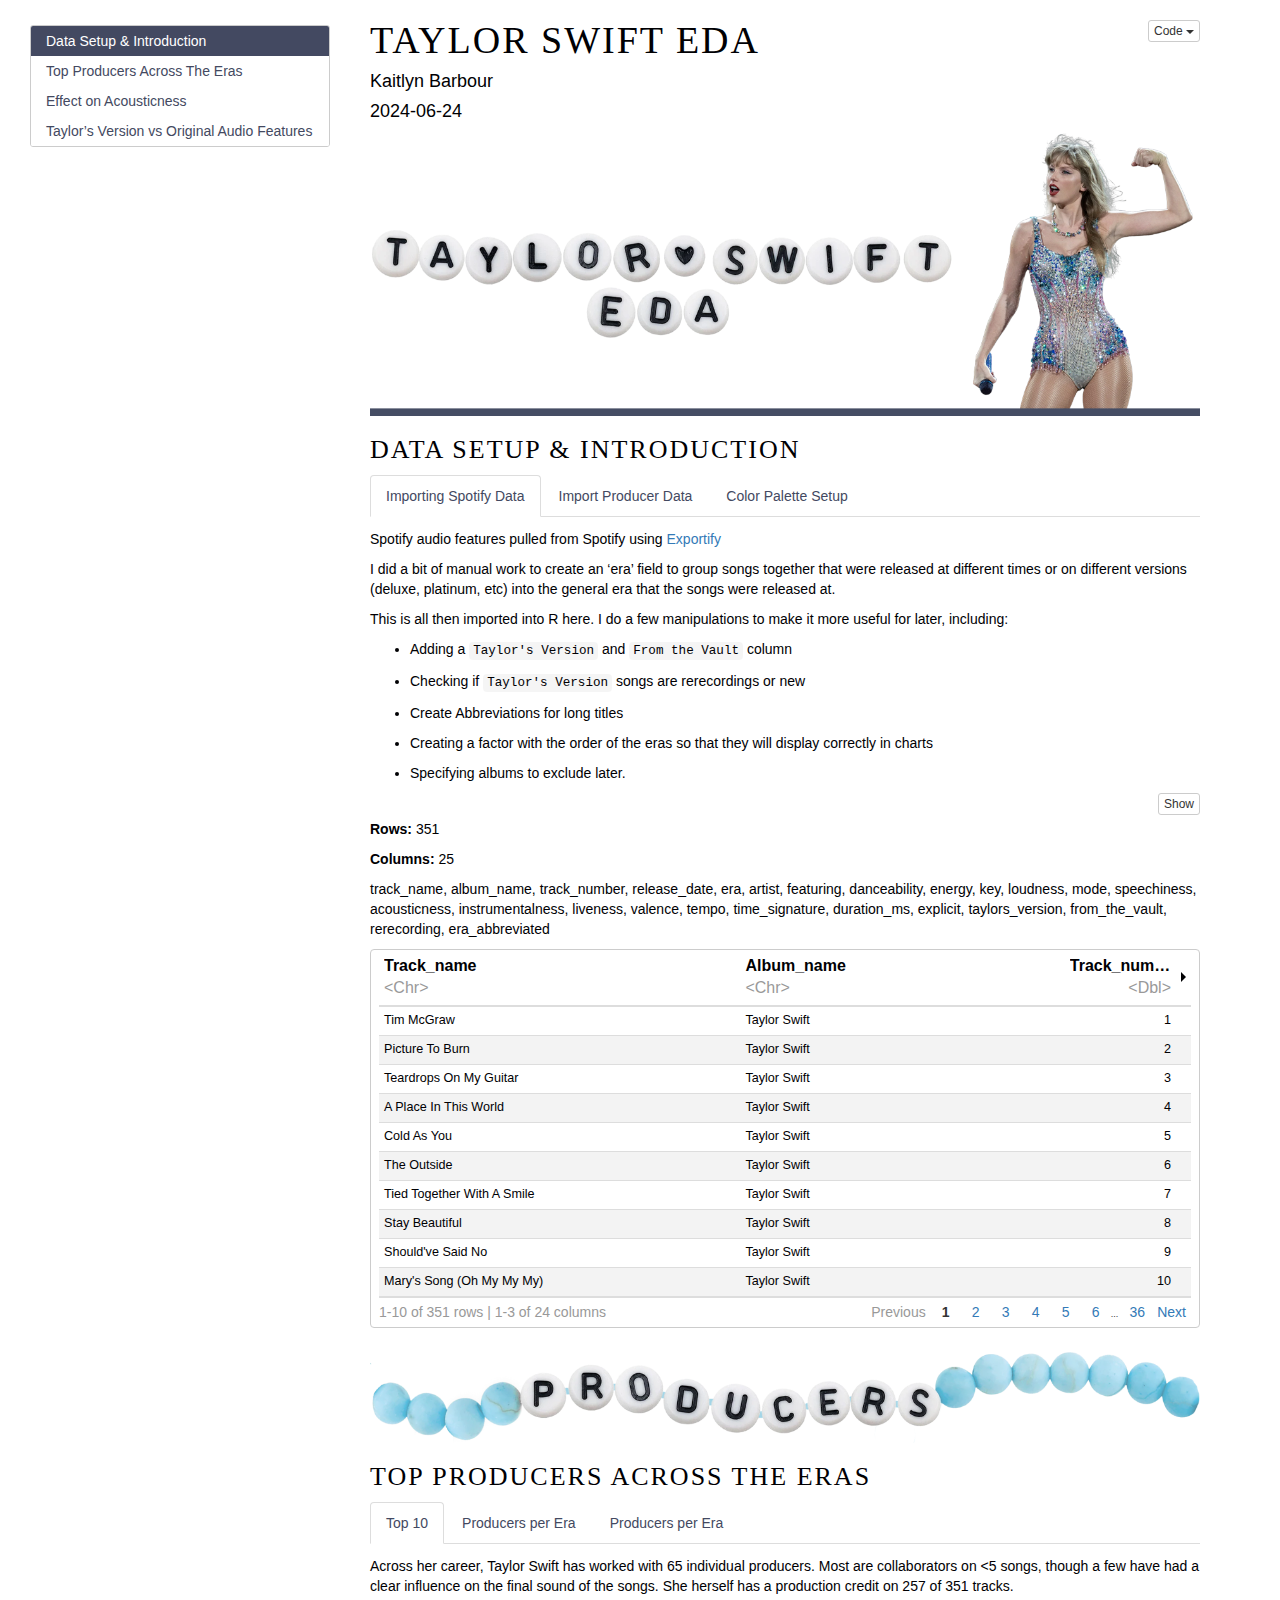
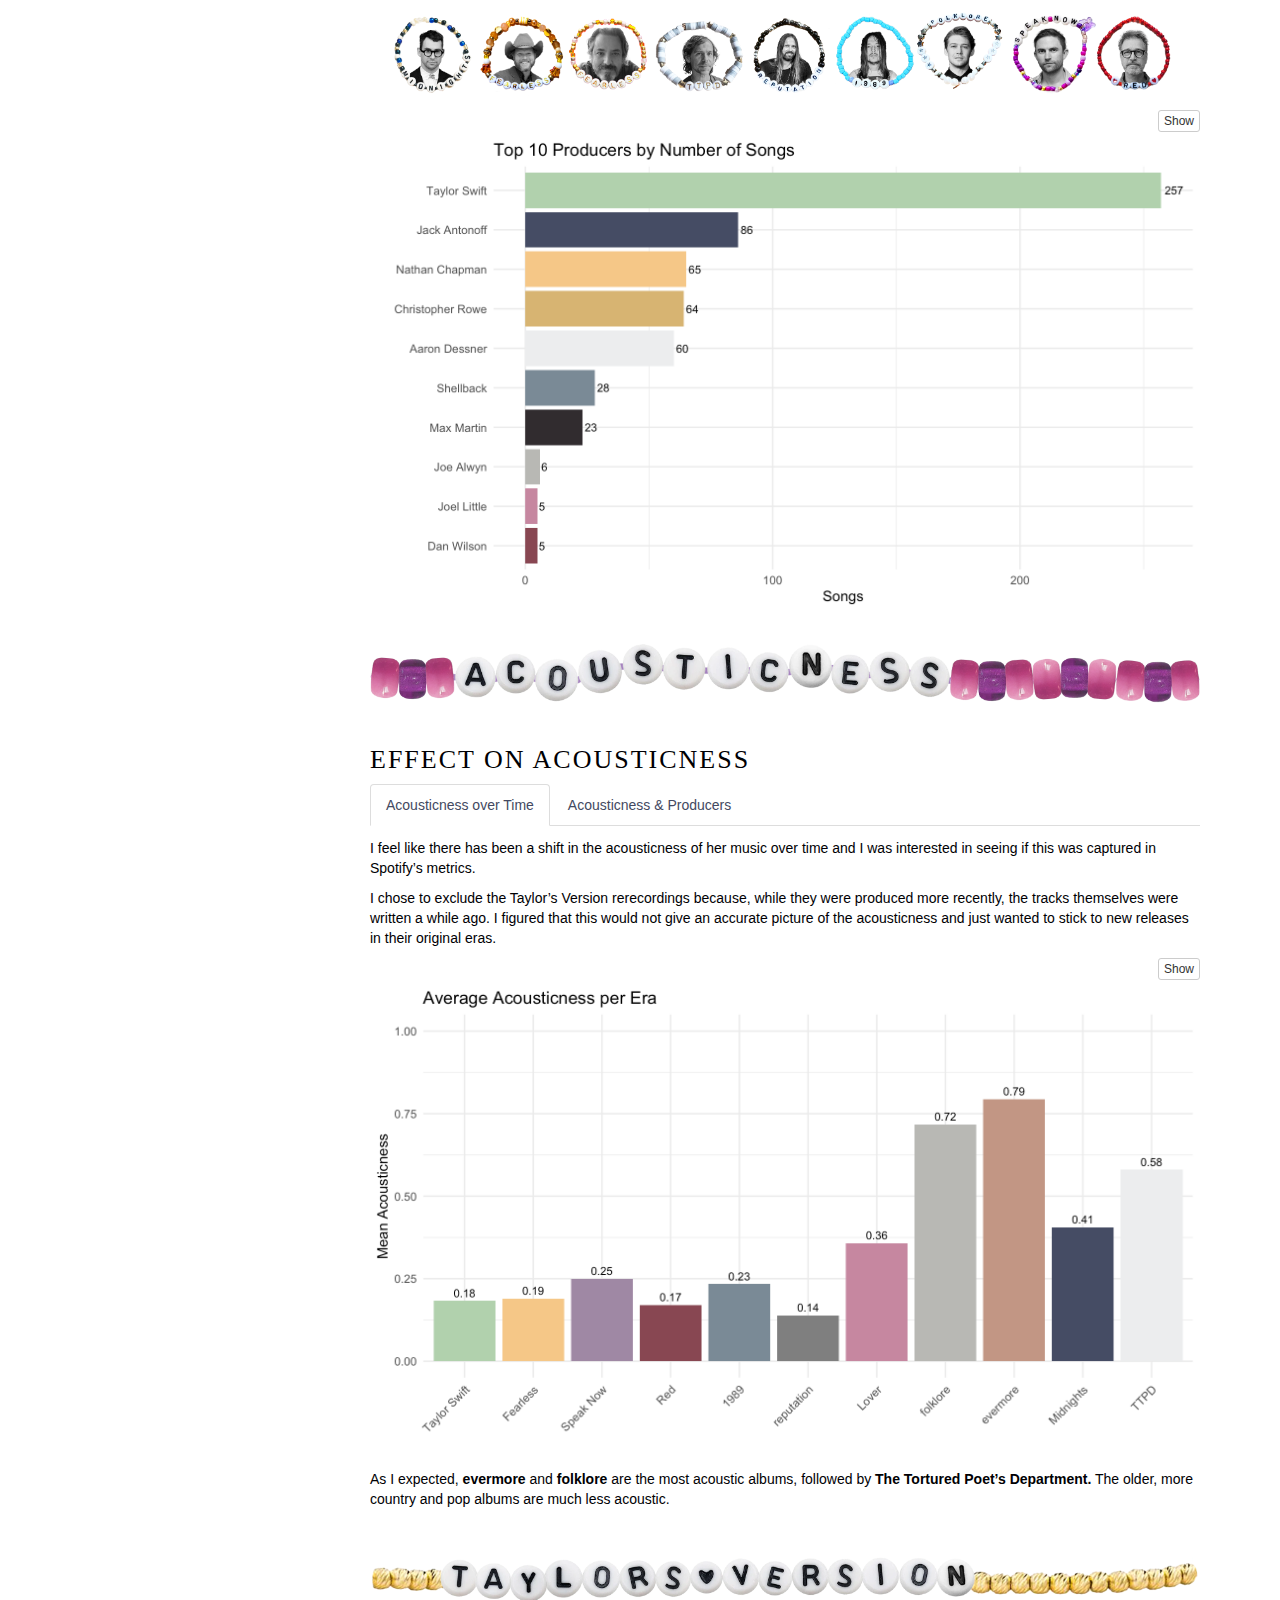
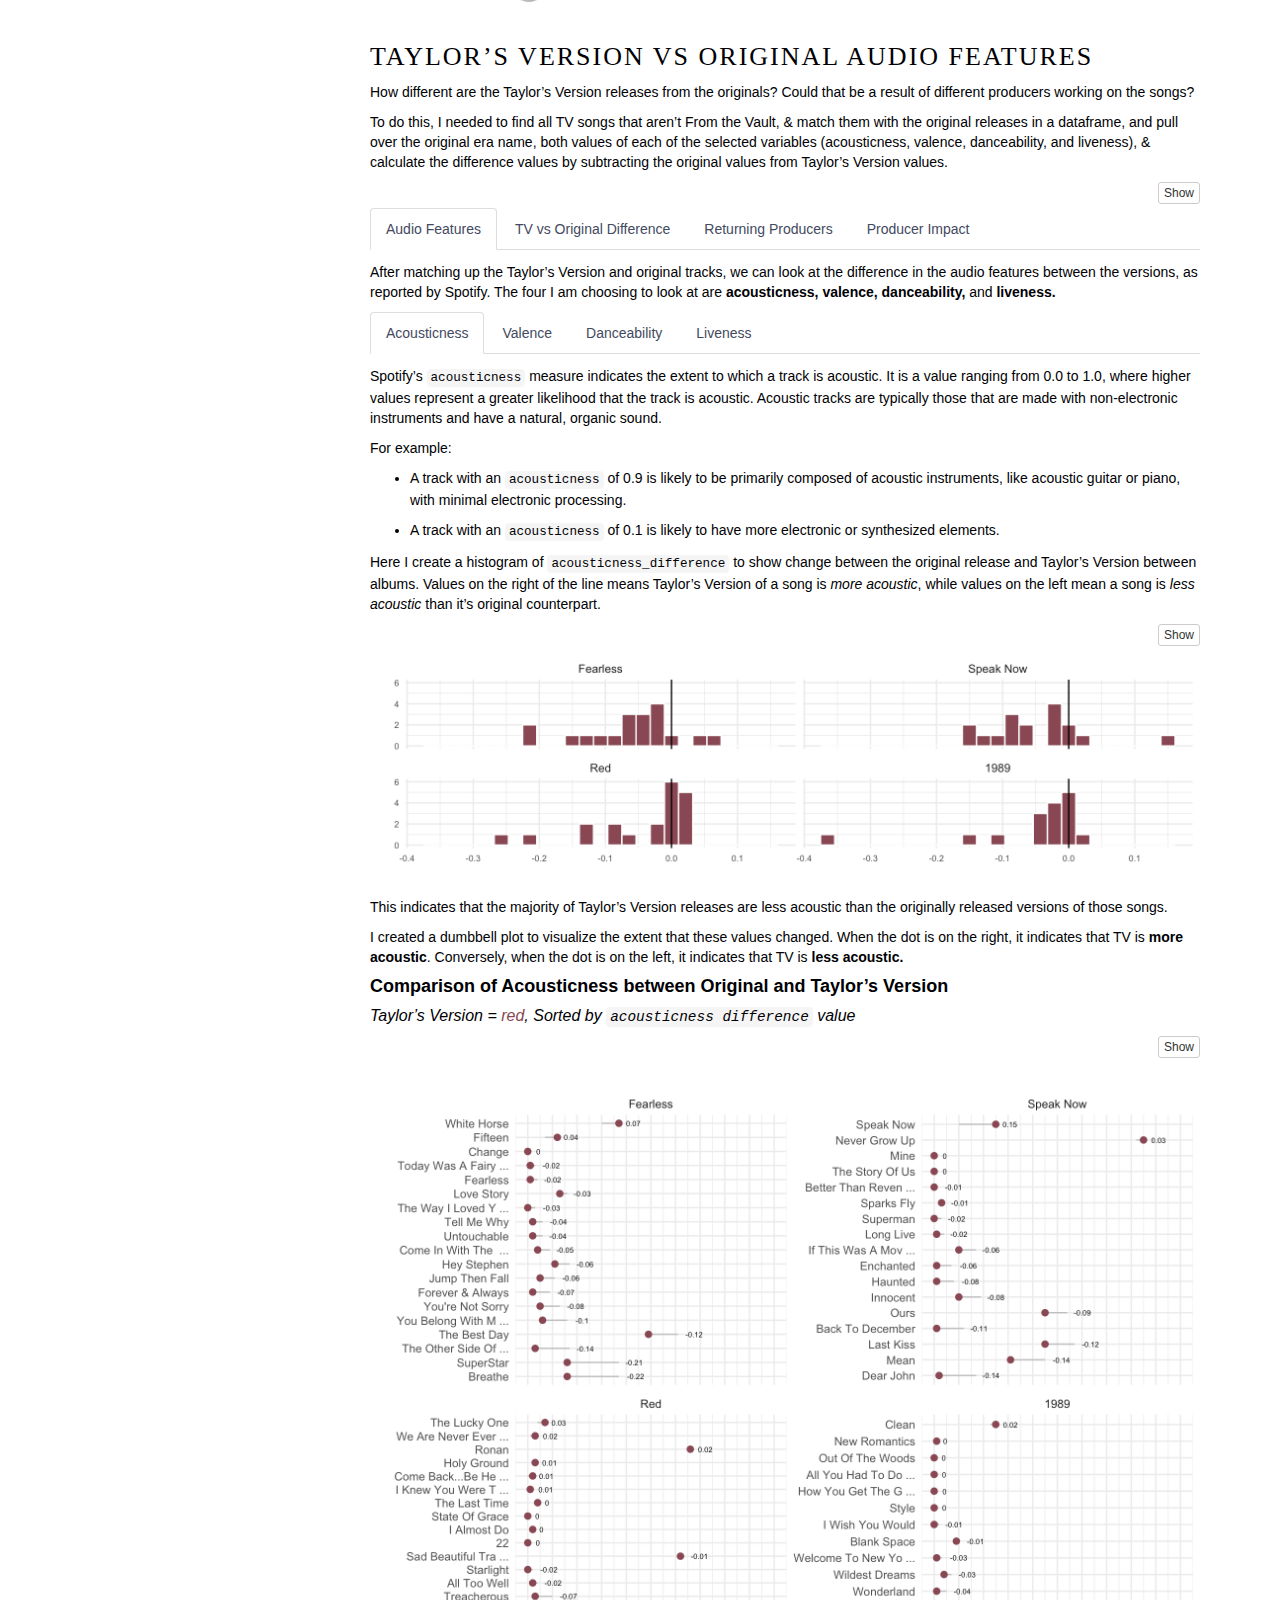
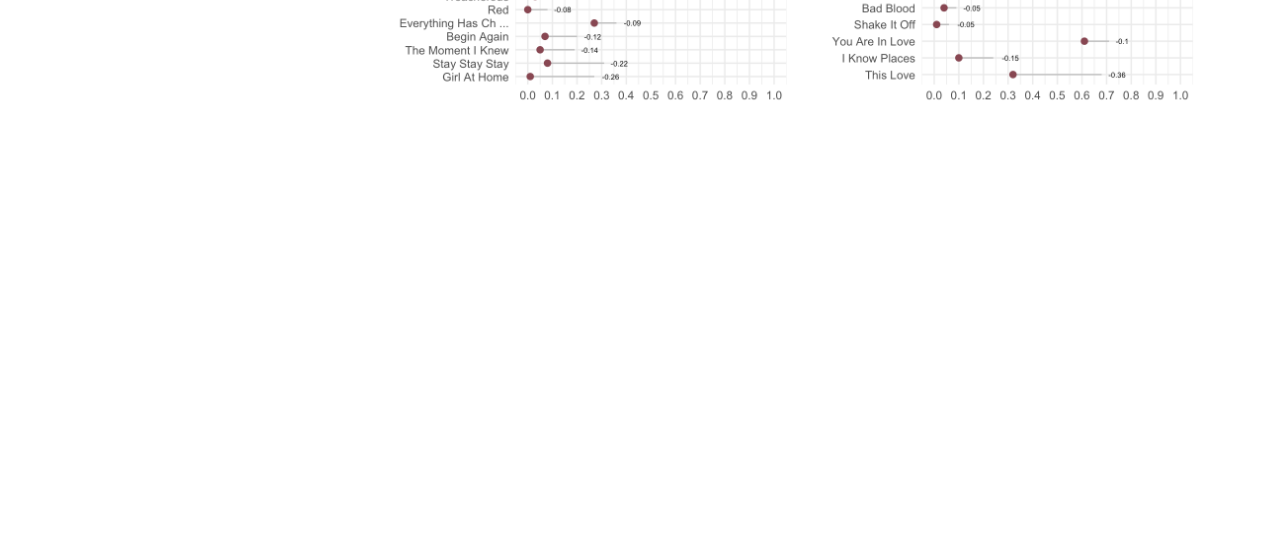
==== docs/index.html @ c7630f05 "Rebuilding site" ====
<!DOCTYPE html>

<html>

<head>

<meta charset="utf-8" />
<meta name="generator" content="pandoc" />
<meta http-equiv="X-UA-Compatible" content="IE=EDGE" />


<meta name="author" content="Kaitlyn Barbour" />

<meta name="date" content="2024-06-24" />

<title>Taylor Swift EDA</title>

<script src="site_libs/header-attrs-2.26/header-attrs.js"></script>
<script src="site_libs/jquery-3.6.0/jquery-3.6.0.min.js"></script>
<meta name="viewport" content="width=device-width, initial-scale=1" />
<link href="site_libs/bootstrap-3.3.5/css/bootstrap.min.css" rel="stylesheet" />
<script src="site_libs/bootstrap-3.3.5/js/bootstrap.min.js"></script>
<script src="site_libs/bootstrap-3.3.5/shim/html5shiv.min.js"></script>
<script src="site_libs/bootstrap-3.3.5/shim/respond.min.js"></script>
<style>h1 {font-size: 34px;}
       h1.title {font-size: 38px;}
       h2 {font-size: 30px;}
       h3 {font-size: 24px;}
       h4 {font-size: 18px;}
       h5 {font-size: 16px;}
       h6 {font-size: 12px;}
       code {color: inherit; background-color: rgba(0, 0, 0, 0.04);}
       pre:not([class]) { background-color: white }</style>
<script src="site_libs/jqueryui-1.13.2/jquery-ui.min.js"></script>
<link href="site_libs/tocify-1.9.1/jquery.tocify.css" rel="stylesheet" />
<script src="site_libs/tocify-1.9.1/jquery.tocify.js"></script>
<script src="site_libs/navigation-1.1/tabsets.js"></script>
<script src="site_libs/navigation-1.1/codefolding.js"></script>
<link href="site_libs/highlightjs-9.12.0/default.css" rel="stylesheet" />
<script src="site_libs/highlightjs-9.12.0/highlight.js"></script>
<link href="site_libs/pagedtable-1.1/css/pagedtable.css" rel="stylesheet" />
<script src="site_libs/pagedtable-1.1/js/pagedtable.js"></script>
<link href="site_libs/htmltools-fill-0.5.8.1/fill.css" rel="stylesheet" />
<script src="site_libs/htmlwidgets-1.6.4/htmlwidgets.js"></script>
<script src="site_libs/plotly-binding-4.10.4/plotly.js"></script>
<script src="site_libs/typedarray-0.1/typedarray.min.js"></script>
<link href="site_libs/crosstalk-1.2.1/css/crosstalk.min.css" rel="stylesheet" />
<script src="site_libs/crosstalk-1.2.1/js/crosstalk.min.js"></script>
<link href="site_libs/plotly-htmlwidgets-css-2.11.1/plotly-htmlwidgets.css" rel="stylesheet" />
<script src="site_libs/plotly-main-2.11.1/plotly-latest.min.js"></script>

<style type="text/css">
  code{white-space: pre-wrap;}
  span.smallcaps{font-variant: small-caps;}
  span.underline{text-decoration: underline;}
  div.column{display: inline-block; vertical-align: top; width: 50%;}
  div.hanging-indent{margin-left: 1.5em; text-indent: -1.5em;}
  ul.task-list{list-style: none;}
    </style>

<style type="text/css">code{white-space: pre;}</style>
<script type="text/javascript">
if (window.hljs) {
  hljs.configure({languages: []});
  hljs.initHighlightingOnLoad();
  if (document.readyState && document.readyState === "complete") {
    window.setTimeout(function() { hljs.initHighlighting(); }, 0);
  }
}
</script>






<link rel="stylesheet" href="taylortheme.css" type="text/css" />



<style type = "text/css">
.main-container {
  max-width: 940px;
  margin-left: auto;
  margin-right: auto;
}
img {
  max-width:100%;
}
.tabbed-pane {
  padding-top: 12px;
}
.html-widget {
  margin-bottom: 20px;
}
button.code-folding-btn:focus {
  outline: none;
}
summary {
  display: list-item;
}
details > summary > p:only-child {
  display: inline;
}
pre code {
  padding: 0;
}
</style>



<!-- tabsets -->

<style type="text/css">
.tabset-dropdown > .nav-tabs {
  display: inline-table;
  max-height: 500px;
  min-height: 44px;
  overflow-y: auto;
  border: 1px solid #ddd;
  border-radius: 4px;
}

.tabset-dropdown > .nav-tabs > li.active:before, .tabset-dropdown > .nav-tabs.nav-tabs-open:before {
  content: "\e259";
  font-family: 'Glyphicons Halflings';
  display: inline-block;
  padding: 10px;
  border-right: 1px solid #ddd;
}

.tabset-dropdown > .nav-tabs.nav-tabs-open > li.active:before {
  content: "\e258";
  font-family: 'Glyphicons Halflings';
  border: none;
}

.tabset-dropdown > .nav-tabs > li.active {
  display: block;
}

.tabset-dropdown > .nav-tabs > li > a,
.tabset-dropdown > .nav-tabs > li > a:focus,
.tabset-dropdown > .nav-tabs > li > a:hover {
  border: none;
  display: inline-block;
  border-radius: 4px;
  background-color: transparent;
}

.tabset-dropdown > .nav-tabs.nav-tabs-open > li {
  display: block;
  float: none;
}

.tabset-dropdown > .nav-tabs > li {
  display: none;
}
</style>

<!-- code folding -->
<style type="text/css">
.code-folding-btn { margin-bottom: 4px; }
</style>



<style type="text/css">

#TOC {
  margin: 25px 0px 20px 0px;
}
@media (max-width: 768px) {
#TOC {
  position: relative;
  width: 100%;
}
}

@media print {
.toc-content {
  /* see https://github.com/w3c/csswg-drafts/issues/4434 */
  float: right;
}
}

.toc-content {
  padding-left: 30px;
  padding-right: 40px;
}

div.main-container {
  max-width: 1200px;
}

div.tocify {
  width: 20%;
  max-width: 260px;
  max-height: 85%;
}

@media (min-width: 768px) and (max-width: 991px) {
  div.tocify {
    width: 25%;
  }
}

@media (max-width: 767px) {
  div.tocify {
    width: 100%;
    max-width: none;
  }
}

.tocify ul, .tocify li {
  line-height: 20px;
}

.tocify-subheader .tocify-item {
  font-size: 0.90em;
}

.tocify .list-group-item {
  border-radius: 0px;
}


</style>



</head>

<body>


<div class="container-fluid main-container">


<!-- setup 3col/9col grid for toc_float and main content  -->
<div class="row">
<div class="col-xs-12 col-sm-4 col-md-3">
<div id="TOC" class="tocify">
</div>
</div>

<div class="toc-content col-xs-12 col-sm-8 col-md-9">




<div id="header">

<div class="btn-group pull-right float-right">
<button type="button" class="btn btn-default btn-xs btn-secondary btn-sm dropdown-toggle" data-toggle="dropdown" data-bs-toggle="dropdown" aria-haspopup="true" aria-expanded="false"><span>Code</span> <span class="caret"></span></button>
<ul class="dropdown-menu dropdown-menu-right" style="min-width: 50px;">
<li><a id="rmd-show-all-code" href="#">Show All Code</a></li>
<li><a id="rmd-hide-all-code" href="#">Hide All Code</a></li>
</ul>
</div>



<h1 class="title toc-ignore">Taylor Swift EDA</h1>
<h4 class="author">Kaitlyn Barbour</h4>
<h4 class="date">2024-06-24</h4>

</div>


<p><img src="images/header.png" /></p>
<div id="data-setup-introduction" class="section level1 tabset">
<h1 class="tabset">Data Setup &amp; Introduction</h1>
<div id="importing-spotify-data" class="section level2">
<h2>Importing Spotify Data</h2>
<p>Spotify audio features pulled from Spotify using <a
href="https://watsonbox.github.io/exportify/">Exportify</a></p>
<p>I did a bit of manual work to create an ‘era’ field to group songs
together that were released at different times or on different versions
(deluxe, platinum, etc) into the general era that the songs were
released at.</p>
<p>This is all then imported into R here. I do a few manipulations to
make it more useful for later, including:</p>
<ul>
<li><p>Adding a <code>Taylor's Version</code> and
<code>From the Vault</code> column</p></li>
<li><p>Checking if <code>Taylor's Version</code> songs are rerecordings
or new</p></li>
<li><p>Create Abbreviations for long titles</p></li>
<li><p>Creating a factor with the order of the eras so that they will
display correctly in charts</p></li>
<li><p>Specifying albums to exclude later.</p></li>
</ul>
<pre class="r"><code>#Import data from the excel spreadsheet
spotify_features &lt;- read_excel(&quot;Taylor Data 2.0.xlsx&quot;, sheet = &quot;spotify_features&quot;,
    col_types = c(&quot;text&quot;, &quot;text&quot;, &quot;numeric&quot;, 
        &quot;date&quot;, &quot;text&quot;, &quot;text&quot;, &quot;text&quot;, &quot;numeric&quot;, 
        &quot;numeric&quot;, &quot;numeric&quot;, &quot;numeric&quot;, 
        &quot;numeric&quot;, &quot;numeric&quot;, &quot;numeric&quot;, 
        &quot;numeric&quot;, &quot;numeric&quot;, &quot;numeric&quot;, 
        &quot;numeric&quot;, &quot;numeric&quot;, &quot;numeric&quot;, 
        &quot;numeric&quot;))

# Add TV column based on the condition
spotify_features &lt;- spotify_features %&gt;%
  mutate(taylors_version = grepl(&quot;Taylor&#39;s Version&quot;, track_name))

# Add FTV column based on the condition
spotify_features &lt;- spotify_features %&gt;%
  mutate(from_the_vault = grepl(&quot;From The Vault&quot;, track_name))

# Check if TV is rerecording or new song
spotify_features &lt;- spotify_features %&gt;%
  mutate(rerecording = case_when(
    grepl(&quot;Taylor&#39;s Version&quot;, era) &amp; `taylors_version` == TRUE &amp; `from_the_vault` == FALSE ~ TRUE,  #TV &amp; FTV = FALSE
    grepl(&quot;Taylor&#39;s Version&quot;, era) &amp; `from_the_vault` == TRUE ~ FALSE,                              #Just TV = TRUE
    TRUE ~ NA
  ))

#Create abbreviations for long titles
spotify_features &lt;- spotify_features %&gt;%
  mutate(era_abbreviated = case_when(
    era == &quot;THE TORTURED POETS DEPARTMENT&quot; ~ &quot;TTPD&quot;,
    era == &quot;Fearless (Taylor&#39;s Version)&quot; ~ &quot;Fearless (TV)&quot;,
    era == &quot;Speak Now (Taylor&#39;s Version)&quot; ~ &quot;Speak Now (TV)&quot;,
    era == &quot;Red (Taylor&#39;s Version)&quot; ~ &quot;Red (TV)&quot;,
    era == &quot;1989 (Taylor&#39;s Version)&quot; ~ &quot;1989 (TV)&quot;,
    TRUE ~ era  # Keep the original value if it doesn&#39;t match the condition
  ))

#Create a factor with the order of the eras to display correctly &amp; apply to dataframe
era_order &lt;- c(&quot;Taylor Swift&quot;, &quot;The Taylor Swift Holiday Collection&quot;, &quot;Fearless&quot;, &quot;Speak Now&quot;, &quot;Red&quot;, &quot;1989&quot;, &quot;reputation&quot;, &quot;Lover&quot;, &quot;folklore&quot;, &quot;evermore&quot;,  &quot;Fearless (TV)&quot;, &quot;Red (TV)&quot;, &quot;Midnights&quot;, &quot;Speak Now (TV)&quot;, &quot;1989 (TV)&quot;, &quot;TTPD&quot;, &quot;Collaboration/Project&quot;, &quot;Standalone&quot;)

spotify_features &lt;- spotify_features %&gt;%
  mutate(era_abbreviated = factor(era_abbreviated, levels = era_order))

#Exclude these albums/groups from certain visualizations
eras_to_exclude &lt;- c(&quot;Collaboration/Project&quot;, &quot;Standalone&quot;, &quot;The Taylor Swift Holiday Collection&quot;)</code></pre>
<p><strong>Rows:</strong> 351</p>
<p><strong>Columns:</strong> 25</p>
<p>track_name, album_name, track_number, release_date, era, artist,
featuring, danceability, energy, key, loudness, mode, speechiness,
acousticness, instrumentalness, liveness, valence, tempo,
time_signature, duration_ms, explicit, taylors_version, from_the_vault,
rerecording, era_abbreviated</p>
<div data-pagedtable="false">
<script data-pagedtable-source type="application/json">
{"columns":[{"label":["track_name"],"name":[1],"type":["chr"],"align":["left"]},{"label":["album_name"],"name":[2],"type":["chr"],"align":["left"]},{"label":["track_number"],"name":[3],"type":["dbl"],"align":["right"]},{"label":["release_date"],"name":[4],"type":["dttm"],"align":["right"]},{"label":["era"],"name":[5],"type":["chr"],"align":["left"]},{"label":["artist"],"name":[6],"type":["chr"],"align":["left"]},{"label":["featuring"],"name":[7],"type":["chr"],"align":["left"]},{"label":["danceability"],"name":[8],"type":["dbl"],"align":["right"]},{"label":["energy"],"name":[9],"type":["dbl"],"align":["right"]},{"label":["key"],"name":[10],"type":["dbl"],"align":["right"]},{"label":["loudness"],"name":[11],"type":["dbl"],"align":["right"]},{"label":["mode"],"name":[12],"type":["dbl"],"align":["right"]},{"label":["speechiness"],"name":[13],"type":["dbl"],"align":["right"]},{"label":["acousticness"],"name":[14],"type":["dbl"],"align":["right"]},{"label":["instrumentalness"],"name":[15],"type":["dbl"],"align":["right"]},{"label":["liveness"],"name":[16],"type":["dbl"],"align":["right"]},{"label":["valence"],"name":[17],"type":["dbl"],"align":["right"]},{"label":["tempo"],"name":[18],"type":["dbl"],"align":["right"]},{"label":["time_signature"],"name":[19],"type":["dbl"],"align":["right"]},{"label":["duration_ms"],"name":[20],"type":["dbl"],"align":["right"]},{"label":["explicit"],"name":[21],"type":["dbl"],"align":["right"]},{"label":["taylors_version"],"name":[22],"type":["lgl"],"align":["right"]},{"label":["from_the_vault"],"name":[23],"type":["lgl"],"align":["right"]},{"label":["rerecording"],"name":[24],"type":["lgl"],"align":["right"]}],"data":[{"1":"Tim McGraw","2":"Taylor Swift","3":"1","4":"2006-06-19","5":"Taylor Swift","6":"Taylor Swift","7":"__NA__","8":"0.580","9":"0.491","10":"0","11":"-6.462","12":"1","13":"0.0251","14":"0.575000","15":"0.00000000","16":"0.1210","17":"0.4250","18":"76.009","19":"4","20":"232107","21":"0","22":"FALSE","23":"FALSE","24":"NA"},{"1":"Picture To Burn","2":"Taylor Swift","3":"2","4":"2006-10-24","5":"Taylor Swift","6":"Taylor Swift","7":"__NA__","8":"0.658","9":"0.877","10":"7","11":"-2.098","12":"1","13":"0.0323","14":"0.173000","15":"0.00000000","16":"0.0962","17":"0.8210","18":"105.586","19":"4","20":"173067","21":"0","22":"FALSE","23":"FALSE","24":"NA"},{"1":"Teardrops On My Guitar","2":"Taylor Swift","3":"3","4":"2006-10-24","5":"Taylor Swift","6":"Taylor Swift","7":"__NA__","8":"0.621","9":"0.417","10":"10","11":"-6.941","12":"1","13":"0.0231","14":"0.288000","15":"0.00000000","16":"0.1190","17":"0.2890","18":"99.953","19":"4","20":"203040","21":"0","22":"FALSE","23":"FALSE","24":"NA"},{"1":"A Place In This World","2":"Taylor Swift","3":"4","4":"2006-10-24","5":"Taylor Swift","6":"Taylor Swift","7":"__NA__","8":"0.576","9":"0.777","10":"9","11":"-2.881","12":"1","13":"0.0324","14":"0.051000","15":"0.00000000","16":"0.3200","17":"0.4280","18":"115.028","19":"4","20":"199200","21":"0","22":"FALSE","23":"FALSE","24":"NA"},{"1":"Cold As You","2":"Taylor Swift","3":"5","4":"2006-10-24","5":"Taylor Swift","6":"Taylor Swift","7":"__NA__","8":"0.418","9":"0.482","10":"5","11":"-5.769","12":"1","13":"0.0266","14":"0.217000","15":"0.00000000","16":"0.1230","17":"0.2610","18":"175.558","19":"4","20":"239013","21":"0","22":"FALSE","23":"FALSE","24":"NA"},{"1":"The Outside","2":"Taylor Swift","3":"6","4":"2006-10-24","5":"Taylor Swift","6":"Taylor Swift","7":"__NA__","8":"0.589","9":"0.805","10":"5","11":"-4.055","12":"1","13":"0.0293","14":"0.004910","15":"0.00000000","16":"0.2400","17":"0.5910","18":"112.982","19":"4","20":"207107","21":"0","22":"FALSE","23":"FALSE","24":"NA"},{"1":"Tied Together With A Smile","2":"Taylor Swift","3":"7","4":"2006-10-24","5":"Taylor Swift","6":"Taylor Swift","7":"__NA__","8":"0.479","9":"0.578","10":"2","11":"-4.963","12":"1","13":"0.0294","14":"0.525000","15":"0.00000000","16":"0.0841","17":"0.1920","18":"146.165","19":"4","20":"248107","21":"0","22":"FALSE","23":"FALSE","24":"NA"},{"1":"Stay Beautiful","2":"Taylor Swift","3":"8","4":"2006-10-24","5":"Taylor Swift","6":"Taylor Swift","7":"__NA__","8":"0.594","9":"0.629","10":"8","11":"-4.919","12":"1","13":"0.0246","14":"0.086800","15":"0.00000000","16":"0.1370","17":"0.5040","18":"131.597","19":"4","20":"236053","21":"0","22":"FALSE","23":"FALSE","24":"NA"},{"1":"Should've Said No","2":"Taylor Swift","3":"9","4":"2006-10-24","5":"Taylor Swift","6":"Taylor Swift","7":"__NA__","8":"0.476","9":"0.777","10":"4","11":"-3.771","12":"0","13":"0.0289","14":"0.010300","15":"0.00000000","16":"0.1960","17":"0.4720","18":"167.964","19":"4","20":"242200","21":"0","22":"FALSE","23":"FALSE","24":"NA"},{"1":"Mary's Song (Oh My My My)","2":"Taylor Swift","3":"10","4":"2006-10-24","5":"Taylor Swift","6":"Taylor Swift","7":"__NA__","8":"0.403","9":"0.627","10":"2","11":"-5.280","12":"1","13":"0.0292","14":"0.017700","15":"0.00000000","16":"0.1820","17":"0.3740","18":"74.900","19":"4","20":"213080","21":"0","22":"FALSE","23":"FALSE","24":"NA"},{"1":"Our Song","2":"Taylor Swift","3":"11","4":"2006-10-24","5":"Taylor Swift","6":"Taylor Swift","7":"__NA__","8":"0.668","9":"0.672","10":"2","11":"-4.931","12":"1","13":"0.0303","14":"0.111000","15":"0.00000000","16":"0.3290","17":"0.5390","18":"89.011","19":"4","20":"201107","21":"0","22":"FALSE","23":"FALSE","24":"NA"},{"1":"I'm Only Me When I'm With You","2":"Taylor Swift","3":"12","4":"2006-10-24","5":"Taylor Swift","6":"Taylor Swift","7":"__NA__","8":"0.563","9":"0.934","10":"8","11":"-3.629","12":"1","13":"0.0646","14":"0.004520","15":"0.00080700","16":"0.1030","17":"0.5180","18":"143.964","19":"4","20":"213053","21":"0","22":"FALSE","23":"FALSE","24":"NA"},{"1":"Invisible","2":"Taylor Swift","3":"13","4":"2006-10-24","5":"Taylor Swift","6":"Taylor Swift","7":"__NA__","8":"0.612","9":"0.394","10":"7","11":"-5.723","12":"1","13":"0.0243","14":"0.637000","15":"0.00000000","16":"0.1470","17":"0.2330","18":"96.001","19":"4","20":"203227","21":"0","22":"FALSE","23":"FALSE","24":"NA"},{"1":"A Perfectly Good Heart","2":"Taylor Swift","3":"14","4":"2006-10-24","5":"Taylor Swift","6":"Taylor Swift","7":"__NA__","8":"0.483","9":"0.751","10":"4","11":"-5.726","12":"1","13":"0.0365","14":"0.003490","15":"0.00000000","16":"0.1280","17":"0.2680","18":"156.092","19":"4","20":"220147","21":"0","22":"FALSE","23":"FALSE","24":"NA"},{"1":"Teardrops On My Guitar (Pop Version)","2":"Taylor Swift","3":"15","4":"2006-10-24","5":"Taylor Swift","6":"Taylor Swift","7":"__NA__","8":"0.459","9":"0.753","10":"10","11":"-3.827","12":"1","13":"0.0537","14":"0.040200","15":"0.00000000","16":"0.0863","17":"0.4830","18":"199.997","19":"4","20":"179067","21":"0","22":"FALSE","23":"FALSE","24":"NA"},{"1":"Last Christmas","2":"The Taylor Swift Holiday Collection","3":"1","4":"2007-10-14","5":"The Taylor Swift Holiday Collection","6":"Taylor Swift","7":"__NA__","8":"0.702","9":"0.770","10":"5","11":"-5.319","12":"1","13":"0.0372","14":"0.310000","15":"0.00000000","16":"0.1490","17":"0.6850","18":"116.009","19":"4","20":"208253","21":"0","22":"FALSE","23":"FALSE","24":"NA"},{"1":"Christmases When You Were Mine","2":"The Taylor Swift Holiday Collection","3":"2","4":"2007-10-14","5":"The Taylor Swift Holiday Collection","6":"Taylor Swift","7":"__NA__","8":"0.625","9":"0.206","10":"7","11":"-12.568","12":"1","13":"0.0285","14":"0.646000","15":"0.00000000","16":"0.0915","17":"0.3920","18":"79.466","19":"4","20":"184253","21":"0","22":"FALSE","23":"FALSE","24":"NA"},{"1":"Santa Baby","2":"The Taylor Swift Holiday Collection","3":"3","4":"2007-10-14","5":"The Taylor Swift Holiday Collection","6":"Taylor Swift","7":"__NA__","8":"0.759","9":"0.509","10":"5","11":"-6.593","12":"1","13":"0.0271","14":"0.159000","15":"0.00000000","16":"0.1530","17":"0.7500","18":"107.948","19":"4","20":"158600","21":"0","22":"FALSE","23":"FALSE","24":"NA"},{"1":"Silent Night","2":"The Taylor Swift Holiday Collection","3":"4","4":"2007-10-14","5":"The Taylor Swift Holiday Collection","6":"Taylor Swift","7":"__NA__","8":"0.423","9":"0.311","10":"7","11":"-7.581","12":"1","13":"0.0319","14":"0.621000","15":"0.00000000","16":"0.0987","17":"0.1340","18":"119.546","19":"3","20":"209893","21":"0","22":"FALSE","23":"FALSE","24":"NA"},{"1":"Christmas Must Be Something More","2":"The Taylor Swift Holiday Collection","3":"5","4":"2007-10-14","5":"The Taylor Swift Holiday Collection","6":"Taylor Swift","7":"__NA__","8":"0.689","9":"0.793","10":"7","11":"-4.838","12":"1","13":"0.0356","14":"0.298000","15":"0.00000000","16":"0.1070","17":"0.5060","18":"122.879","19":"4","20":"232147","21":"0","22":"FALSE","23":"FALSE","24":"NA"},{"1":"White Christmas","2":"The Taylor Swift Holiday Collection","3":"6","4":"2007-10-14","5":"The Taylor Swift Holiday Collection","6":"Taylor Swift","7":"__NA__","8":"0.562","9":"0.392","10":"9","11":"-9.014","12":"1","13":"0.0287","14":"0.587000","15":"0.00000000","16":"0.2240","17":"0.5140","18":"145.792","19":"4","20":"154000","21":"0","22":"FALSE","23":"FALSE","24":"NA"},{"1":"Love Story","2":"Fearless","3":"9","4":"2008-09-12","5":"Fearless","6":"Taylor Swift","7":"__NA__","8":"0.618","9":"0.736","10":"2","11":"-3.937","12":"1","13":"0.0308","14":"0.157000","15":"0.00000000","16":"0.0730","17":"0.3070","18":"118.982","19":"4","20":"235280","21":"0","22":"FALSE","23":"FALSE","24":"NA"},{"1":"Breathe","2":"Fearless","3":"13","4":"2008-10-21","5":"Fearless","6":"Taylor Swift","7":"Colbie Caillat","8":"0.498","9":"0.486","10":"1","11":"-7.384","12":"1","13":"0.0273","14":"0.373000","15":"0.00000000","16":"0.1130","17":"0.1700","18":"147.952","19":"4","20":"263987","21":"0","22":"FALSE","23":"FALSE","24":"NA"},{"1":"You're Not Sorry","2":"Fearless","3":"15","4":"2008-10-28","5":"Fearless","6":"Taylor Swift","7":"__NA__","8":"0.459","9":"0.459","10":"6","11":"-4.126","12":"1","13":"0.0275","14":"0.130000","15":"0.00000230","16":"0.1130","17":"0.2810","18":"134.018","19":"4","20":"261800","21":"0","22":"FALSE","23":"FALSE","24":"NA"},{"1":"Jump Then Fall","2":"Fearless","3":"1","4":"2008-11-11","5":"Fearless","6":"Taylor Swift","7":"__NA__","8":"0.618","9":"0.687","10":"2","11":"-5.737","12":"1","13":"0.0271","14":"0.111000","15":"0.00000000","16":"0.0693","17":"0.8200","18":"79.991","19":"4","20":"237067","21":"0","22":"FALSE","23":"FALSE","24":"NA"},{"1":"Untouchable","2":"Fearless","3":"2","4":"2008-11-11","5":"Fearless","6":"Taylor Swift","7":"__NA__","8":"0.419","9":"0.454","10":"5","11":"-6.809","12":"1","13":"0.0335","14":"0.058300","15":"0.00000378","16":"0.0974","17":"0.2880","18":"200.017","19":"4","20":"311040","21":"0","22":"FALSE","23":"FALSE","24":"NA"},{"1":"Forever & Always (Piano Version)","2":"Fearless","3":"3","4":"2008-11-11","5":"Fearless","6":"Taylor Swift","7":"__NA__","8":"0.592","9":"0.160","10":"9","11":"-10.785","12":"1","13":"0.0347","14":"0.852000","15":"0.00000000","16":"0.1160","17":"0.2940","18":"118.929","19":"4","20":"267507","21":"0","22":"FALSE","23":"FALSE","24":"NA"},{"1":"Come In With The Rain","2":"Fearless","3":"4","4":"2008-11-11","5":"Fearless","6":"Taylor Swift","7":"__NA__","8":"0.527","9":"0.475","10":"2","11":"-6.205","12":"1","13":"0.0258","14":"0.086800","15":"0.00000434","16":"0.2480","17":"0.2240","18":"143.962","19":"4","20":"238107","21":"0","22":"FALSE","23":"FALSE","24":"NA"},{"1":"SuperStar","2":"Fearless","3":"5","4":"2008-11-11","5":"Fearless","6":"Taylor Swift","7":"__NA__","8":"0.610","9":"0.531","10":"2","11":"-6.123","12":"1","13":"0.0239","14":"0.367000","15":"0.00000000","16":"0.3510","17":"0.2280","18":"85.979","19":"4","20":"261453","21":"0","22":"FALSE","23":"FALSE","24":"NA"},{"1":"The Other Side Of The Door","2":"Fearless","3":"6","4":"2008-11-11","5":"Fearless","6":"Taylor Swift","7":"__NA__","8":"0.476","9":"0.816","10":"4","11":"-4.279","12":"1","13":"0.0347","14":"0.169000","15":"0.00000000","16":"0.2380","17":"0.4690","18":"163.847","19":"4","20":"237600","21":"0","22":"FALSE","23":"FALSE","24":"NA"},{"1":"Fearless","2":"Fearless","3":"7","4":"2008-11-11","5":"Fearless","6":"Taylor Swift","7":"__NA__","8":"0.598","9":"0.714","10":"5","11":"-4.397","12":"1","13":"0.0273","14":"0.036400","15":"0.00000104","16":"0.3100","17":"0.4670","18":"99.979","19":"4","20":"242000","21":"0","22":"FALSE","23":"FALSE","24":"NA"},{"1":"Fifteen","2":"Fearless","3":"8","4":"2008-11-11","5":"Fearless","6":"Taylor Swift","7":"__NA__","8":"0.559","9":"0.636","10":"7","11":"-4.400","12":"1","13":"0.0263","14":"0.072800","15":"0.00000000","16":"0.1440","17":"0.2140","18":"95.485","19":"4","20":"294347","21":"0","22":"FALSE","23":"FALSE","24":"NA"},{"1":"Hey Stephen","2":"Fearless","3":"10","4":"2008-11-11","5":"Fearless","6":"Taylor Swift","7":"__NA__","8":"0.843","9":"0.553","10":"6","11":"-7.348","12":"1","13":"0.0317","14":"0.168000","15":"0.00000266","16":"0.1070","17":"0.8250","18":"115.997","19":"4","20":"254320","21":"0","22":"FALSE","23":"FALSE","24":"NA"},{"1":"White Horse","2":"Fearless","3":"11","4":"2008-11-11","5":"Fearless","6":"Taylor Swift","7":"__NA__","8":"0.585","9":"0.346","10":"0","11":"-8.014","12":"1","13":"0.0256","14":"0.302000","15":"0.00000000","16":"0.1020","17":"0.1950","18":"92.564","19":"4","20":"234440","21":"0","22":"FALSE","23":"FALSE","24":"NA"},{"1":"You Belong With Me","2":"Fearless","3":"12","4":"2008-11-11","5":"Fearless","6":"Taylor Swift","7":"__NA__","8":"0.687","9":"0.771","10":"6","11":"-4.424","12":"1","13":"0.0384","14":"0.164000","15":"0.00002460","16":"0.1120","17":"0.4450","18":"129.964","19":"4","20":"231147","21":"0","22":"FALSE","23":"FALSE","24":"NA"},{"1":"Tell Me Why","2":"Fearless","3":"14","4":"2008-11-11","5":"Fearless","6":"Taylor Swift","7":"__NA__","8":"0.601","9":"0.852","10":"7","11":"-3.096","12":"1","13":"0.0386","14":"0.060600","15":"0.00000341","16":"0.3700","17":"0.5130","18":"100.015","19":"4","20":"200560","21":"0","22":"FALSE","23":"FALSE","24":"NA"},{"1":"The Way I Loved You","2":"Fearless","3":"16","4":"2008-11-11","5":"Fearless","6":"Taylor Swift","7":"__NA__","8":"0.436","9":"0.712","10":"5","11":"-3.689","12":"1","13":"0.0329","14":"0.032200","15":"0.00000000","16":"0.1110","17":"0.3790","18":"160.886","19":"4","20":"244240","21":"0","22":"FALSE","23":"FALSE","24":"NA"},{"1":"Forever & Always","2":"Fearless","3":"17","4":"2008-11-11","5":"Fearless","6":"Taylor Swift","7":"__NA__","8":"0.605","9":"0.829","10":"10","11":"-4.993","12":"1","13":"0.0549","14":"0.090700","15":"0.00000000","16":"0.1060","17":"0.5140","18":"128.012","19":"4","20":"225333","21":"0","22":"FALSE","23":"FALSE","24":"NA"},{"1":"The Best Day","2":"Fearless","3":"18","4":"2008-11-11","5":"Fearless","6":"Taylor Swift","7":"__NA__","8":"0.664","9":"0.447","10":"1","11":"-8.535","12":"1","13":"0.0292","14":"0.611000","15":"0.00000100","16":"0.1390","17":"0.3640","18":"126.079","19":"4","20":"245347","21":"0","22":"FALSE","23":"FALSE","24":"NA"},{"1":"Change","2":"Fearless","3":"19","4":"2008-11-11","5":"Fearless","6":"Taylor Swift","7":"__NA__","8":"0.548","9":"0.756","10":"5","11":"-4.175","12":"1","13":"0.0360","14":"0.004710","15":"0.00000000","16":"0.1170","17":"0.2240","18":"96.038","19":"4","20":"281053","21":"0","22":"FALSE","23":"FALSE","24":"NA"},{"1":"Crazier","2":"__NA__","3":"0","4":"2009-03-20","5":"Collaboration/Project","6":"Taylor Swift","7":"__NA__","8":"0.452","9":"0.544","10":"4","11":"-5.423","12":"1","13":"0.0277","14":"0.063100","15":"0.00000533","16":"0.1040","17":"0.1580","18":"133.042","19":"3","20":"191947","21":"0","22":"FALSE","23":"FALSE","24":"NA"},{"1":"Two Is Better Than One","2":"__NA__","3":"0","4":"2009-10-19","5":"Collaboration/Project","6":"BOYS LIKE GIRLS","7":"Taylor Swift","8":"0.521","9":"0.702","10":"0","11":"-5.189","12":"1","13":"0.0331","14":"0.189000","15":"0.00000000","16":"0.0962","17":"0.2500","18":"127.976","19":"4","20":"242840","21":"0","22":"FALSE","23":"FALSE","24":"NA"},{"1":"Today Was A Fairytale","2":"__NA__","3":"0","4":"2010-01-19","5":"Fearless","6":"Taylor Swift","7":"__NA__","8":"0.491","9":"0.703","10":"7","11":"-4.500","12":"1","13":"0.0319","14":"0.030700","15":"0.00000572","16":"0.1670","17":"0.3440","18":"157.988","19":"4","20":"242480","21":"0","22":"FALSE","23":"FALSE","24":"NA"},{"1":"Half Of My Heart","2":"__NA__","3":"0","4":"2010-06-21","5":"Collaboration/Project","6":"John Mayer","7":"__NA__","8":"0.681","9":"0.593","10":"5","11":"-9.327","12":"1","13":"0.0251","14":"0.435000","15":"0.00011700","16":"0.1060","17":"0.7310","18":"115.058","19":"4","20":"250373","21":"0","22":"FALSE","23":"FALSE","24":"NA"},{"1":"Mine","2":"Speak Now","3":"1","4":"2010-08-04","5":"Speak Now","6":"Taylor Swift","7":"__NA__","8":"0.624","9":"0.757","10":"7","11":"-2.940","12":"1","13":"0.0296","14":"0.002650","15":"0.00000187","16":"0.1890","17":"0.6580","18":"121.070","19":"4","20":"230707","21":"0","22":"FALSE","23":"FALSE","24":"NA"},{"1":"Sparks Fly","2":"Speak Now","3":"2","4":"2010-10-04","5":"Speak Now","6":"Taylor Swift","7":"__NA__","8":"0.605","9":"0.787","10":"5","11":"-3.002","12":"1","13":"0.0308","14":"0.039600","15":"0.00000142","16":"0.1630","17":"0.3740","18":"114.987","19":"4","20":"260933","21":"0","22":"FALSE","23":"FALSE","24":"NA"},{"1":"Back To December","2":"Speak Now","3":"3","4":"2010-10-25","5":"Speak Now","6":"Taylor Swift","7":"__NA__","8":"0.529","9":"0.670","10":"2","11":"-4.663","12":"1","13":"0.0303","14":"0.117000","15":"0.00000000","16":"0.3340","17":"0.2860","18":"141.893","19":"4","20":"293027","21":"0","22":"FALSE","23":"FALSE","24":"NA"},{"1":"Speak Now","2":"Speak Now","3":"4","4":"2010-10-25","5":"Speak Now","6":"Taylor Swift","7":"__NA__","8":"0.709","9":"0.599","10":"7","11":"-3.734","12":"1","13":"0.0304","14":"0.095000","15":"0.00000000","16":"0.0973","17":"0.7350","18":"118.975","19":"4","20":"240760","21":"0","22":"FALSE","23":"FALSE","24":"NA"},{"1":"Dear John","2":"Speak Now","3":"5","4":"2010-10-25","5":"Speak Now","6":"Taylor Swift","7":"__NA__","8":"0.589","9":"0.470","10":"4","11":"-5.320","12":"1","13":"0.0280","14":"0.166000","15":"0.00000145","16":"0.1120","17":"0.1020","18":"119.386","19":"3","20":"403920","21":"0","22":"FALSE","23":"FALSE","24":"NA"},{"1":"Mean","2":"Speak Now","3":"6","4":"2010-10-25","5":"Speak Now","6":"Taylor Swift","7":"__NA__","8":"0.568","9":"0.761","10":"4","11":"-3.987","12":"1","13":"0.0459","14":"0.452000","15":"0.00000000","16":"0.2170","17":"0.7890","18":"163.974","19":"4","20":"237733","21":"0","22":"FALSE","23":"FALSE","24":"NA"},{"1":"The Story Of Us","2":"Speak Now","3":"7","4":"2010-10-25","5":"Speak Now","6":"Taylor Swift","7":"__NA__","8":"0.543","9":"0.818","10":"4","11":"-3.611","12":"1","13":"0.0398","14":"0.004780","15":"0.00036800","16":"0.0357","17":"0.6830","18":"139.898","19":"4","20":"265667","21":"0","22":"FALSE","23":"FALSE","24":"NA"},{"1":"Never Grow Up","2":"Speak Now","3":"8","4":"2010-10-25","5":"Speak Now","6":"Taylor Swift","7":"__NA__","8":"0.714","9":"0.305","10":"2","11":"-8.837","12":"1","13":"0.0305","14":"0.819000","15":"0.00000000","16":"0.1740","17":"0.5540","18":"124.910","19":"4","20":"290467","21":"0","22":"FALSE","23":"FALSE","24":"NA"},{"1":"Enchanted","2":"Speak Now","3":"9","4":"2010-10-25","5":"Speak Now","6":"Taylor Swift","7":"__NA__","8":"0.455","9":"0.623","10":"8","11":"-3.878","12":"1","13":"0.0288","14":"0.073900","15":"0.00042400","16":"0.1460","17":"0.2080","18":"163.893","19":"4","20":"352187","21":"0","22":"FALSE","23":"FALSE","24":"NA"},{"1":"Better Than Revenge","2":"Speak Now","3":"10","4":"2010-10-25","5":"Speak Now","6":"Taylor Swift","7":"__NA__","8":"0.516","9":"0.917","10":"11","11":"-3.186","12":"0","13":"0.0827","14":"0.013900","15":"0.00000637","16":"0.3600","17":"0.6350","18":"145.821","19":"4","20":"217160","21":"0","22":"FALSE","23":"FALSE","24":"NA"},{"1":"Innocent","2":"Speak Now","3":"11","4":"2010-10-25","5":"Speak Now","6":"Taylor Swift","7":"__NA__","8":"0.552","9":"0.608","10":"1","11":"-5.290","12":"0","13":"0.0259","14":"0.186000","15":"0.00000000","16":"0.1250","17":"0.1700","18":"134.050","19":"4","20":"302253","21":"0","22":"FALSE","23":"FALSE","24":"NA"},{"1":"Haunted","2":"Speak Now","3":"12","4":"2010-10-25","5":"Speak Now","6":"Taylor Swift","7":"__NA__","8":"0.436","9":"0.950","10":"5","11":"-2.627","12":"1","13":"0.0570","14":"0.082600","15":"0.00000108","16":"0.1490","17":"0.3520","18":"162.088","19":"4","20":"242080","21":"0","22":"FALSE","23":"FALSE","24":"NA"},{"1":"Last Kiss","2":"Speak Now","3":"13","4":"2010-10-25","5":"Speak Now","6":"Taylor Swift","7":"__NA__","8":"0.371","9":"0.341","10":"10","11":"-9.475","12":"1","13":"0.0319","14":"0.570000","15":"0.00003090","16":"0.1010","17":"0.1960","18":"89.038","19":"1","20":"367133","21":"0","22":"FALSE","23":"FALSE","24":"NA"},{"1":"Long Live","2":"Speak Now","3":"14","4":"2010-10-25","5":"Speak Now","6":"Taylor Swift","7":"__NA__","8":"0.418","9":"0.680","10":"7","11":"-4.300","12":"1","13":"0.0347","14":"0.036000","15":"0.00007590","16":"0.1140","17":"0.1420","18":"204.120","19":"4","20":"317453","21":"0","22":"FALSE","23":"FALSE","24":"NA"},{"1":"Ours","2":"Speak Now","3":"15","4":"2010-10-25","5":"Speak Now","6":"Taylor Swift","7":"__NA__","8":"0.608","9":"0.569","10":"0","11":"-7.227","12":"1","13":"0.0284","14":"0.537000","15":"0.00000000","16":"0.0970","17":"0.2380","18":"159.845","19":"4","20":"237920","21":"0","22":"FALSE","23":"FALSE","24":"NA"},{"1":"If This Was A Movie","2":"Speak Now","3":"16","4":"2010-10-25","5":"Speak Now","6":"Taylor Swift","7":"__NA__","8":"0.511","9":"0.719","10":"4","11":"-3.457","12":"1","13":"0.0265","14":"0.166000","15":"0.00000454","16":"0.3400","17":"0.2890","18":"147.852","19":"4","20":"234547","21":"0","22":"FALSE","23":"FALSE","24":"NA"},{"1":"Superman","2":"Speak Now","3":"17","4":"2010-10-25","5":"Speak Now","6":"Taylor Swift","7":"__NA__","8":"0.582","9":"0.765","10":"7","11":"-3.648","12":"1","13":"0.0324","14":"0.026800","15":"0.00000195","16":"0.1030","17":"0.5590","18":"131.982","19":"4","20":"275960","21":"0","22":"FALSE","23":"FALSE","24":"NA"},{"1":"Back To December (Acoustic Version)","2":"Speak Now","3":"18","4":"2010-10-25","5":"Speak Now","6":"Taylor Swift","7":"__NA__","8":"0.541","9":"0.453","10":"2","11":"-6.459","12":"1","13":"0.0266","14":"0.748000","15":"0.00000000","16":"0.2000","17":"0.3770","18":"141.757","19":"4","20":"292560","21":"0","22":"FALSE","23":"FALSE","24":"NA"},{"1":"Haunted (Acoustic Version)","2":"Speak Now","3":"19","4":"2010-10-25","5":"Speak Now","6":"Taylor Swift","7":"__NA__","8":"0.563","9":"0.443","10":"5","11":"-5.078","12":"1","13":"0.0247","14":"0.842000","15":"0.00000000","16":"0.2930","17":"0.3130","18":"80.962","19":"4","20":"217613","21":"0","22":"FALSE","23":"FALSE","24":"NA"},{"1":"Mine - Pop Mix","2":"Speak Now","3":"20","4":"2010-10-25","5":"Speak Now","6":"Taylor Swift","7":"__NA__","8":"0.695","9":"0.723","10":"7","11":"-3.806","12":"1","13":"0.0285","14":"0.007270","15":"0.00000120","16":"0.1000","17":"0.6790","18":"121.011","19":"4","20":"230333","21":"0","22":"FALSE","23":"FALSE","24":"NA"},{"1":"Safe & Sound","2":"__NA__","3":"0","4":"2011-12-26","5":"Collaboration/Project","6":"Taylor Swift","7":"The Civil Wars","8":"0.471","9":"0.300","10":"7","11":"-10.807","12":"1","13":"0.0280","14":"0.883000","15":"0.00001050","16":"0.0698","17":"0.2890","18":"144.319","19":"4","20":"240067","21":"0","22":"FALSE","23":"FALSE","24":"NA"},{"1":"Eyes Open","2":"__NA__","3":"0","4":"2012-03-27","5":"Collaboration/Project","6":"Taylor Swift","7":"__NA__","8":"0.598","9":"0.724","10":"7","11":"-7.226","12":"1","13":"0.0344","14":"0.006670","15":"0.00187000","16":"0.0839","17":"0.2990","18":"137.116","19":"4","20":"244587","21":"0","22":"FALSE","23":"FALSE","24":"NA"},{"1":"Both Of Us","2":"__NA__","3":"0","4":"2012-05-22","5":"Collaboration/Project","6":"B.o.B","7":"Taylor Swift","8":"0.677","9":"0.722","10":"7","11":"-7.088","12":"1","13":"0.0522","14":"0.021300","15":"0.00000000","16":"0.2070","17":"0.0483","18":"125.091","19":"4","20":"216120","21":"1","22":"FALSE","23":"FALSE","24":"NA"},{"1":"We Are Never Ever Getting Back Together","2":"Red","3":"8","4":"2012-08-13","5":"Red","6":"Taylor Swift","7":"__NA__","8":"0.628","9":"0.676","10":"7","11":"-5.911","12":"1","13":"0.0916","14":"0.009570","15":"0.00002650","16":"0.1020","17":"0.7500","18":"85.984","19":"4","20":"191880","21":"0","22":"FALSE","23":"FALSE","24":"NA"},{"1":"Ronan","2":"__NA__","3":"0","4":"2012-09-08","5":"Red","6":"Taylor Swift","7":"__NA__","8":"0.565","9":"0.255","10":"0","11":"-10.152","12":"1","13":"0.0314","14":"0.646000","15":"0.00000000","16":"0.1270","17":"0.1740","18":"57.964","19":"4","20":"265307","21":"0","22":"FALSE","23":"FALSE","24":"NA"},{"1":"Begin Again","2":"Red","3":"16","4":"2012-09-25","5":"Red","6":"Taylor Swift","7":"__NA__","8":"0.530","9":"0.526","10":"7","11":"-8.349","12":"1","13":"0.0263","14":"0.199000","15":"0.00000352","16":"0.2320","17":"0.3230","18":"79.025","19":"4","20":"237613","21":"0","22":"FALSE","23":"FALSE","24":"NA"},{"1":"State Of Grace (Acoustic Version)","2":"Red","3":"22","4":"2012-10-16","5":"Red","6":"Taylor Swift","7":"__NA__","8":"0.626","9":"0.118","10":"7","11":"-15.910","12":"1","13":"0.0305","14":"0.664000","15":"0.00016900","16":"0.1270","17":"0.0682","18":"105.597","19":"4","20":"323080","21":"0","22":"FALSE","23":"FALSE","24":"NA"},{"1":"State Of Grace","2":"Red","3":"1","4":"2012-10-22","5":"Red","6":"Taylor Swift","7":"__NA__","8":"0.588","9":"0.825","10":"4","11":"-5.882","12":"1","13":"0.0328","14":"0.000197","15":"0.00138000","16":"0.0885","17":"0.3970","18":"129.968","19":"4","20":"295187","21":"0","22":"FALSE","23":"FALSE","24":"NA"},{"1":"Red","2":"Red","3":"2","4":"2012-10-22","5":"Red","6":"Taylor Swift","7":"__NA__","8":"0.602","9":"0.896","10":"1","11":"-4.267","12":"0","13":"0.0437","14":"0.077300","15":"0.00008870","16":"0.0910","17":"0.6410","18":"124.978","19":"4","20":"220827","21":"0","22":"FALSE","23":"FALSE","24":"NA"},{"1":"Treacherous","2":"Red","3":"3","4":"2012-10-22","5":"Red","6":"Taylor Swift","7":"__NA__","8":"0.705","9":"0.621","10":"2","11":"-8.086","12":"1","13":"0.0334","14":"0.101000","15":"0.00000430","16":"0.1470","17":"0.3950","18":"109.993","19":"4","20":"240773","21":"0","22":"FALSE","23":"FALSE","24":"NA"},{"1":"I Knew You Were Trouble","2":"Red","3":"4","4":"2012-10-22","5":"Red","6":"Taylor Swift","7":"__NA__","8":"0.622","9":"0.469","10":"3","11":"-6.798","12":"0","13":"0.0363","14":"0.004540","15":"0.00000225","16":"0.0398","17":"0.6790","18":"77.019","19":"4","20":"217973","21":"0","22":"FALSE","23":"FALSE","24":"NA"},{"1":"All Too Well","2":"Red","3":"5","4":"2012-10-22","5":"Red","6":"Taylor Swift","7":"__NA__","8":"0.602","9":"0.609","10":"0","11":"-7.803","12":"1","13":"0.0243","14":"0.038200","15":"0.00020000","16":"0.1270","17":"0.3370","18":"93.060","19":"4","20":"327893","21":"0","22":"FALSE","23":"FALSE","24":"NA"},{"1":"22","2":"Red","3":"6","4":"2012-10-22","5":"Red","6":"Taylor Swift","7":"__NA__","8":"0.658","9":"0.729","10":"7","11":"-6.561","12":"1","13":"0.0378","14":"0.002150","15":"0.00130000","16":"0.0752","17":"0.6680","18":"104.007","19":"4","20":"230133","21":"0","22":"FALSE","23":"FALSE","24":"NA"},{"1":"I Almost Do","2":"Red","3":"7","4":"2012-10-22","5":"Red","6":"Taylor Swift","7":"__NA__","8":"0.567","9":"0.481","10":"4","11":"-7.357","12":"1","13":"0.0270","14":"0.017300","15":"0.00004130","16":"0.1820","17":"0.2330","18":"145.865","19":"4","20":"242573","21":"0","22":"FALSE","23":"FALSE","24":"NA"},{"1":"Stay Stay Stay","2":"Red","3":"9","4":"2012-10-22","5":"Red","6":"Taylor Swift","7":"__NA__","8":"0.729","9":"0.748","10":"0","11":"-6.670","12":"1","13":"0.0245","14":"0.307000","15":"0.00000129","16":"0.0900","17":"0.9280","18":"99.981","19":"4","20":"204827","21":"0","22":"FALSE","23":"FALSE","24":"NA"},{"1":"The Last Time","2":"Red","3":"10","4":"2012-10-22","5":"Red","6":"Taylor Swift","7":"Gary Lightbody","8":"0.505","9":"0.443","10":"2","11":"-7.039","12":"1","13":"0.0276","14":"0.035000","15":"0.00000315","16":"0.0921","17":"0.1230","18":"94.069","19":"4","20":"298293","21":"0","22":"FALSE","23":"FALSE","24":"NA"},{"1":"Holy Ground","2":"Red","3":"11","4":"2012-10-22","5":"Red","6":"Taylor Swift","7":"__NA__","8":"0.627","9":"0.816","10":"4","11":"-6.698","12":"1","13":"0.0774","14":"0.016200","15":"0.00208000","16":"0.0966","17":"0.6480","18":"157.043","19":"4","20":"201853","21":"0","22":"FALSE","23":"FALSE","24":"NA"},{"1":"Sad Beautiful Tragic","2":"Red","3":"12","4":"2012-10-22","5":"Red","6":"Taylor Swift","7":"__NA__","8":"0.624","9":"0.340","10":"7","11":"-12.411","12":"1","13":"0.0290","14":"0.632000","15":"0.03370000","16":"0.1210","17":"0.2610","18":"129.987","19":"3","20":"283680","21":"0","22":"FALSE","23":"FALSE","24":"NA"},{"1":"The Lucky One","2":"Red","3":"13","4":"2012-10-22","5":"Red","6":"Taylor Swift","7":"__NA__","8":"0.706","9":"0.499","10":"4","11":"-7.675","12":"1","13":"0.0369","14":"0.037100","15":"0.00000000","16":"0.1320","17":"0.5450","18":"117.937","19":"4","20":"240133","21":"0","22":"FALSE","23":"FALSE","24":"NA"},{"1":"Everything Has Changed","2":"Red","3":"14","4":"2012-10-22","5":"Red","6":"Taylor Swift","7":"Ed Sheeran","8":"0.624","9":"0.458","10":"6","11":"-6.755","12":"1","13":"0.0287","14":"0.360000","15":"0.00000389","16":"0.3030","17":"0.4360","18":"80.017","19":"4","20":"243933","21":"0","22":"FALSE","23":"FALSE","24":"NA"},{"1":"Starlight","2":"Red","3":"15","4":"2012-10-22","5":"Red","6":"Taylor Swift","7":"__NA__","8":"0.649","9":"0.777","10":"9","11":"-5.804","12":"1","13":"0.0406","14":"0.021300","15":"0.00033500","16":"0.2210","17":"0.5870","18":"126.018","19":"4","20":"217827","21":"0","22":"FALSE","23":"FALSE","24":"NA"},{"1":"The Moment I Knew","2":"Red","3":"17","4":"2012-10-22","5":"Red","6":"Taylor Swift","7":"__NA__","8":"0.620","9":"0.506","10":"7","11":"-7.327","12":"1","13":"0.0312","14":"0.187000","15":"0.00001470","16":"0.1020","17":"0.2750","18":"126.015","19":"4","20":"285560","21":"0","22":"FALSE","23":"FALSE","24":"NA"},{"1":"Come Back...Be Here","2":"Red","3":"18","4":"2012-10-22","5":"Red","6":"Taylor Swift","7":"__NA__","8":"0.483","9":"0.548","10":"4","11":"-6.291","12":"1","13":"0.0254","14":"0.004710","15":"0.00000201","16":"0.0997","17":"0.2170","18":"79.926","19":"4","20":"222707","21":"0","22":"FALSE","23":"FALSE","24":"NA"},{"1":"Girl At Home","2":"Red","3":"19","4":"2012-10-22","5":"Red","6":"Taylor Swift","7":"__NA__","8":"0.733","9":"0.590","10":"5","11":"-5.860","12":"1","13":"0.0284","14":"0.272000","15":"0.00000000","16":"0.1360","17":"0.6330","18":"125.048","19":"4","20":"220320","21":"0","22":"FALSE","23":"FALSE","24":"NA"},{"1":"Treacherous (Original Demo Recording)","2":"Red","3":"20","4":"2012-10-22","5":"Red","6":"Taylor Swift","7":"__NA__","8":"0.828","9":"0.640","10":"2","11":"-8.248","12":"1","13":"0.0355","14":"0.175000","15":"0.00006140","16":"0.0996","17":"0.5190","18":"109.993","19":"4","20":"239720","21":"0","22":"FALSE","23":"FALSE","24":"NA"},{"1":"Red (Original Demo Recording)","2":"Red","3":"21","4":"2012-10-22","5":"Red","6":"Taylor Swift","7":"__NA__","8":"0.678","9":"0.902","10":"1","11":"-4.659","12":"0","13":"0.0358","14":"0.113000","15":"0.00023500","16":"0.0722","17":"0.6370","18":"124.998","19":"4","20":"226280","21":"0","22":"FALSE","23":"FALSE","24":"NA"},{"1":"Highway Don't Care","2":"__NA__","3":"0","4":"2013-03-25","5":"Collaboration/Project","6":"Tim McGraw","7":"Taylor Swift, Keith Urban","8":"0.470","9":"0.790","10":"2","11":"-5.352","12":"1","13":"0.0390","14":"0.021600","15":"0.00000000","16":"0.0863","17":"0.4950","18":"158.061","19":"4","20":"276880","21":"0","22":"FALSE","23":"FALSE","24":"NA"},{"1":"Sweeter Than Fiction","2":"__NA__","3":"0","4":"2013-10-21","5":"Standalone","6":"Taylor Swift","7":"__NA__","8":"0.710","9":"0.614","10":"6","11":"-6.965","12":"1","13":"0.0366","14":"0.001640","15":"0.00015400","16":"0.0785","17":"0.6730","18":"135.012","19":"4","20":"237640","21":"0","22":"FALSE","23":"FALSE","24":"NA"},{"1":"Shake It Off","2":"1989","3":"6","4":"2014-08-18","5":"1989","6":"Taylor Swift","7":"__NA__","8":"0.647","9":"0.800","10":"7","11":"-5.384","12":"1","13":"0.1650","14":"0.064700","15":"0.00000000","16":"0.3340","17":"0.9420","18":"160.078","19":"4","20":"219200","21":"0","22":"FALSE","23":"FALSE","24":"NA"},{"1":"Out Of The Woods","2":"1989","3":"4","4":"2014-10-14","5":"1989","6":"Taylor Swift","7":"__NA__","8":"0.553","9":"0.841","10":"7","11":"-6.937","12":"1","13":"0.0396","14":"0.000743","15":"0.00001190","16":"0.3410","17":"0.3380","18":"92.008","19":"4","20":"235800","21":"0","22":"FALSE","23":"FALSE","24":"NA"},{"1":"Welcome To New York","2":"1989","3":"1","4":"2014-10-20","5":"1989","6":"Taylor Swift","7":"__NA__","8":"0.789","9":"0.634","10":"7","11":"-4.762","12":"1","13":"0.0323","14":"0.034800","15":"0.00000164","16":"0.3020","17":"0.6580","18":"116.992","19":"4","20":"212600","21":"0","22":"FALSE","23":"FALSE","24":"NA"},{"1":"Blank Space","2":"1989","3":"2","4":"2014-10-27","5":"1989","6":"Taylor Swift","7":"__NA__","8":"0.760","9":"0.703","10":"5","11":"-5.412","12":"1","13":"0.0540","14":"0.103000","15":"0.00000000","16":"0.0913","17":"0.5700","18":"95.997","19":"4","20":"231827","21":"0","22":"FALSE","23":"FALSE","24":"NA"},{"1":"Style","2":"1989","3":"3","4":"2014-10-27","5":"1989","6":"Taylor Swift","7":"__NA__","8":"0.588","9":"0.791","10":"7","11":"-5.595","12":"1","13":"0.0402","14":"0.002450","15":"0.00258000","16":"0.1180","17":"0.4870","18":"94.933","19":"4","20":"231000","21":"0","22":"FALSE","23":"FALSE","24":"NA"},{"1":"All You Had To Do Was Stay","2":"1989","3":"5","4":"2014-10-27","5":"1989","6":"Taylor Swift","7":"__NA__","8":"0.605","9":"0.725","10":"5","11":"-5.729","12":"1","13":"0.0323","14":"0.002010","15":"0.00002020","16":"0.1010","17":"0.5390","18":"96.970","19":"4","20":"193293","21":"0","22":"FALSE","23":"FALSE","24":"NA"},{"1":"I Wish You Would","2":"1989","3":"7","4":"2014-10-27","5":"1989","6":"Taylor Swift","7":"__NA__","8":"0.653","9":"0.893","10":"0","11":"-5.966","12":"1","13":"0.0538","14":"0.015800","15":"0.00004950","16":"0.1020","17":"0.5130","18":"118.035","19":"4","20":"207440","21":"0","22":"FALSE","23":"FALSE","24":"NA"},{"1":"Bad Blood","2":"1989","3":"8","4":"2014-10-27","5":"1989","6":"Taylor Swift","7":"__NA__","8":"0.646","9":"0.794","10":"7","11":"-6.104","12":"1","13":"0.1900","14":"0.088500","15":"0.00000616","16":"0.2010","17":"0.2870","18":"170.216","19":"4","20":"211933","21":"0","22":"FALSE","23":"FALSE","24":"NA"},{"1":"Wildest Dreams","2":"1989","3":"9","4":"2014-10-27","5":"1989","6":"Taylor Swift","7":"__NA__","8":"0.550","9":"0.688","10":"8","11":"-7.416","12":"1","13":"0.0897","14":"0.069200","15":"0.00144000","16":"0.1060","17":"0.4650","18":"139.997","19":"4","20":"220440","21":"0","22":"FALSE","23":"FALSE","24":"NA"},{"1":"How You Get The Girl","2":"1989","3":"10","4":"2014-10-27","5":"1989","6":"Taylor Swift","7":"__NA__","8":"0.765","9":"0.656","10":"5","11":"-6.112","12":"1","13":"0.0504","14":"0.003640","15":"0.00868000","16":"0.0918","17":"0.5450","18":"119.997","19":"4","20":"247533","21":"0","22":"FALSE","23":"FALSE","24":"NA"},{"1":"This Love","2":"1989","3":"11","4":"2014-10-27","5":"1989","6":"Taylor Swift","7":"__NA__","8":"0.481","9":"0.435","10":"4","11":"-8.795","12":"1","13":"0.0321","14":"0.678000","15":"0.00000000","16":"0.0928","17":"0.1070","18":"143.950","19":"4","20":"250093","21":"0","22":"FALSE","23":"FALSE","24":"NA"},{"1":"I Know Places","2":"1989","3":"12","4":"2014-10-27","5":"1989","6":"Taylor Swift","7":"__NA__","8":"0.602","9":"0.755","10":"0","11":"-4.991","12":"1","13":"0.0710","14":"0.245000","15":"0.00000000","16":"0.1780","17":"0.4950","18":"159.965","19":"4","20":"195707","21":"0","22":"FALSE","23":"FALSE","24":"NA"},{"1":"Clean","2":"1989","3":"13","4":"2014-10-27","5":"1989","6":"Taylor Swift","7":"__NA__","8":"0.815","9":"0.377","10":"4","11":"-7.754","12":"1","13":"0.0346","14":"0.232000","15":"0.00000000","16":"0.1000","17":"0.2110","18":"103.970","19":"4","20":"271000","21":"0","22":"FALSE","23":"FALSE","24":"NA"},{"1":"Wonderland","2":"1989","3":"14","4":"2014-10-27","5":"1989","6":"Taylor Swift","7":"__NA__","8":"0.422","9":"0.692","10":"3","11":"-5.447","12":"1","13":"0.0549","14":"0.049300","15":"0.00002570","16":"0.1770","17":"0.1970","18":"184.014","19":"4","20":"245560","21":"0","22":"FALSE","23":"FALSE","24":"NA"},{"1":"You Are In Love","2":"1989","3":"15","4":"2014-10-27","5":"1989","6":"Taylor Swift","7":"__NA__","8":"0.474","9":"0.480","10":"2","11":"-8.894","12":"1","13":"0.0622","14":"0.707000","15":"0.00010800","16":"0.0903","17":"0.3190","18":"170.109","19":"4","20":"267107","21":"0","22":"FALSE","23":"FALSE","24":"NA"},{"1":"New Romantics","2":"1989","3":"16","4":"2014-10-27","5":"1989","6":"Taylor Swift","7":"__NA__","8":"0.633","9":"0.889","10":"5","11":"-5.870","12":"1","13":"0.0715","14":"0.004630","15":"0.00045800","16":"0.0658","17":"0.5840","18":"121.956","19":"4","20":"230467","21":"0","22":"FALSE","23":"FALSE","24":"NA"},{"1":"I Know Places - Voice Memo","2":"1989","3":"17","4":"2014-10-27","5":"1989","6":"Taylor Swift","7":"__NA__","8":"0.592","9":"0.128","10":"9","11":"-17.932","12":"0","13":"0.5890","14":"0.829000","15":"0.00000000","16":"0.5270","17":"0.1500","18":"78.828","19":"4","20":"216333","21":"0","22":"FALSE","23":"FALSE","24":"NA"},{"1":"I Wish You Would - Voice Memo","2":"1989","3":"18","4":"2014-10-27","5":"1989","6":"Taylor Swift","7":"__NA__","8":"0.781","9":"0.357","10":"0","11":"-16.394","12":"1","13":"0.9120","14":"0.717000","15":"0.00000000","16":"0.1850","17":"0.6450","18":"118.317","19":"4","20":"107133","21":"0","22":"FALSE","23":"FALSE","24":"NA"},{"1":"Blank Space - Voice Memo","2":"1989","3":"19","4":"2014-10-27","5":"1989","6":"Taylor Swift","7":"__NA__","8":"0.675","9":"0.234","10":"5","11":"-15.064","12":"0","13":"0.7210","14":"0.801000","15":"0.00000000","16":"0.6570","17":"0.5780","18":"127.296","19":"4","20":"131187","21":"0","22":"FALSE","23":"FALSE","24":"NA"},{"1":"Bad Blood (Remix)","2":"__NA__","3":"0","4":"2015-05-17","5":"1989","6":"Taylor Swift","7":"Kendrick Lamar","8":"0.654","9":"0.655","10":"11","11":"-7.388","12":"0","13":"0.1060","14":"0.029400","15":"0.00000000","16":"0.1390","17":"0.2210","18":"170.160","19":"4","20":"200107","21":"0","22":"FALSE","23":"FALSE","24":"NA"},{"1":"I Don't Wanna Live Forever","2":"__NA__","3":"0","4":"2016-12-09","5":"Collaboration/Project","6":"ZAYN","7":"Taylor Swift","8":"0.734","9":"0.442","10":"0","11":"-8.432","12":"1","13":"0.0557","14":"0.059400","15":"0.00001630","16":"0.2130","17":"0.0973","18":"117.967","19":"4","20":"245653","21":"0","22":"FALSE","23":"FALSE","24":"NA"},{"1":"Look What You Made Me Do","2":"reputation","3":"6","4":"2017-08-24","5":"reputation","6":"Taylor Swift","7":"__NA__","8":"0.766","9":"0.709","10":"9","11":"-6.471","12":"0","13":"0.1230","14":"0.204000","15":"0.00001410","16":"0.1260","17":"0.5060","18":"128.070","19":"4","20":"211853","21":"0","22":"FALSE","23":"FALSE","24":"NA"},{"1":"Gorgeous","2":"reputation","3":"8","4":"2017-10-20","5":"reputation","6":"Taylor Swift","7":"__NA__","8":"0.800","9":"0.535","10":"7","11":"-6.684","12":"1","13":"0.1350","14":"0.071300","15":"0.00000948","16":"0.2130","17":"0.4510","18":"92.027","19":"4","20":"209680","21":"0","22":"FALSE","23":"FALSE","24":"NA"},{"1":"...Ready For It?","2":"reputation","3":"1","4":"2017-10-24","5":"reputation","6":"Taylor Swift","7":"__NA__","8":"0.613","9":"0.764","10":"2","11":"-6.509","12":"1","13":"0.1360","14":"0.052700","15":"0.00000000","16":"0.1970","17":"0.4170","18":"160.015","19":"4","20":"208187","21":"0","22":"FALSE","23":"FALSE","24":"NA"},{"1":"Call It What You Want","2":"reputation","3":"14","4":"2017-11-03","5":"reputation","6":"Taylor Swift","7":"__NA__","8":"0.598","9":"0.504","10":"9","11":"-9.874","12":"1","13":"0.0731","14":"0.186000","15":"0.00022100","16":"0.3400","17":"0.2520","18":"163.954","19":"4","20":"203507","21":"0","22":"FALSE","23":"FALSE","24":"NA"},{"1":"End Game","2":"reputation","3":"2","4":"2017-11-10","5":"reputation","6":"Taylor Swift","7":"Ed Sheeran, Future","8":"0.649","9":"0.589","10":"2","11":"-6.237","12":"1","13":"0.0558","14":"0.008450","15":"0.00000000","16":"0.1080","17":"0.1510","18":"159.073","19":"4","20":"244827","21":"0","22":"FALSE","23":"FALSE","24":"NA"},{"1":"I Did Something Bad","2":"reputation","3":"3","4":"2017-11-10","5":"reputation","6":"Taylor Swift","7":"__NA__","8":"0.696","9":"0.602","10":"0","11":"-6.156","12":"0","13":"0.1590","14":"0.067900","15":"0.00002110","16":"0.0696","17":"0.3050","18":"82.989","19":"4","20":"238253","21":"0","22":"FALSE","23":"FALSE","24":"NA"},{"1":"Don't Blame Me","2":"reputation","3":"4","4":"2017-11-10","5":"reputation","6":"Taylor Swift","7":"__NA__","8":"0.615","9":"0.534","10":"9","11":"-6.719","12":"0","13":"0.0386","14":"0.106000","15":"0.00001760","16":"0.0607","17":"0.1930","18":"135.917","19":"4","20":"236413","21":"0","22":"FALSE","23":"FALSE","24":"NA"},{"1":"Delicate","2":"reputation","3":"5","4":"2017-11-10","5":"reputation","6":"Taylor Swift","7":"__NA__","8":"0.750","9":"0.404","10":"9","11":"-10.178","12":"0","13":"0.0682","14":"0.216000","15":"0.00035700","16":"0.0911","17":"0.0499","18":"95.045","19":"4","20":"232253","21":"0","22":"FALSE","23":"FALSE","24":"NA"},{"1":"So It Goes...","2":"reputation","3":"7","4":"2017-11-10","5":"reputation","6":"Taylor Swift","7":"__NA__","8":"0.574","9":"0.610","10":"2","11":"-7.283","12":"1","13":"0.0732","14":"0.122000","15":"0.00000110","16":"0.1300","17":"0.3740","18":"74.957","19":"4","20":"227907","21":"0","22":"FALSE","23":"FALSE","24":"NA"},{"1":"Getaway Car","2":"reputation","3":"9","4":"2017-11-10","5":"reputation","6":"Taylor Swift","7":"__NA__","8":"0.562","9":"0.689","10":"2","11":"-6.745","12":"1","13":"0.1270","14":"0.004650","15":"0.00000223","16":"0.0888","17":"0.3510","18":"172.054","19":"4","20":"233627","21":"0","22":"FALSE","23":"FALSE","24":"NA"},{"1":"King Of My Heart","2":"reputation","3":"10","4":"2017-11-10","5":"reputation","6":"Taylor Swift","7":"__NA__","8":"0.675","9":"0.703","10":"0","11":"-7.902","12":"1","13":"0.0382","14":"0.008820","15":"0.00000221","16":"0.0391","17":"0.3140","18":"110.010","19":"4","20":"214320","21":"0","22":"FALSE","23":"FALSE","24":"NA"},{"1":"Dancing With Our Hands Tied","2":"reputation","3":"11","4":"2017-11-10","5":"reputation","6":"Taylor Swift","7":"__NA__","8":"0.624","9":"0.691","10":"0","11":"-6.686","12":"0","13":"0.1960","14":"0.060400","15":"0.00001100","16":"0.1380","17":"0.2840","18":"160.024","19":"4","20":"211507","21":"0","22":"FALSE","23":"FALSE","24":"NA"},{"1":"Dress","2":"reputation","3":"12","4":"2017-11-10","5":"reputation","6":"Taylor Swift","7":"__NA__","8":"0.719","9":"0.469","10":"0","11":"-8.792","12":"1","13":"0.0533","14":"0.032900","15":"0.00000000","16":"0.1690","17":"0.0851","18":"120.085","19":"4","20":"230373","21":"0","22":"FALSE","23":"FALSE","24":"NA"},{"1":"This Is Why We Can't Have Nice Things","2":"reputation","3":"13","4":"2017-11-10","5":"reputation","6":"Taylor Swift","7":"__NA__","8":"0.567","9":"0.789","10":"5","11":"-5.986","12":"1","13":"0.1150","14":"0.015600","15":"0.00000000","16":"0.3820","17":"0.4380","18":"163.960","19":"4","20":"207133","21":"0","22":"FALSE","23":"FALSE","24":"NA"},{"1":"New Year's Day","2":"reputation","3":"15","4":"2017-11-10","5":"reputation","6":"Taylor Swift","7":"__NA__","8":"0.661","9":"0.151","10":"0","11":"-12.864","12":"1","13":"0.0354","14":"0.921000","15":"0.00000000","16":"0.1300","17":"0.2300","18":"94.922","19":"4","20":"235467","21":"0","22":"FALSE","23":"FALSE","24":"NA"},{"1":"September","2":"__NA__","3":"0","4":"2018-04-13","5":"Standalone","6":"Taylor Swift","7":"__NA__","8":"0.641","9":"0.444","10":"6","11":"-6.482","12":"1","13":"0.0239","14":"0.412000","15":"0.00121000","16":"0.1790","17":"0.5880","18":"107.081","19":"4","20":"187824","21":"0","22":"FALSE","23":"FALSE","24":"NA"},{"1":"Babe","2":"__NA__","3":"0","4":"2018-04-20","5":"Collaboration/Project","6":"Sugarland","7":"Taylor Swift","8":"0.535","9":"0.777","10":"4","11":"-3.292","12":"1","13":"0.2070","14":"0.018700","15":"0.00000162","16":"0.1360","17":"0.6640","18":"171.720","19":"4","20":"215107","21":"0","22":"FALSE","23":"FALSE","24":"NA"},{"1":"ME!","2":"Lover","3":"16","4":"2019-04-26","5":"Lover","6":"Taylor Swift","7":"Brendon Urie, Panic! At The Disco","8":"0.610","9":"0.830","10":"0","11":"-4.105","12":"1","13":"0.0571","14":"0.033000","15":"0.00000000","16":"0.1180","17":"0.7280","18":"182.162","19":"4","20":"193000","21":"0","22":"FALSE","23":"FALSE","24":"NA"},{"1":"You Need To Calm Down","2":"Lover","3":"14","4":"2019-06-14","5":"Lover","6":"Taylor Swift","7":"__NA__","8":"0.771","9":"0.671","10":"2","11":"-5.617","12":"1","13":"0.0553","14":"0.009290","15":"0.00000000","16":"0.0637","17":"0.7140","18":"85.026","19":"4","20":"171360","21":"0","22":"FALSE","23":"FALSE","24":"NA"},{"1":"The Archer","2":"Lover","3":"5","4":"2019-07-23","5":"Lover","6":"Taylor Swift","7":"__NA__","8":"0.292","9":"0.574","10":"0","11":"-9.375","12":"1","13":"0.0401","14":"0.120000","15":"0.00569000","16":"0.0663","17":"0.1660","18":"124.344","19":"4","20":"211240","21":"0","22":"FALSE","23":"FALSE","24":"NA"},{"1":"Lover","2":"Lover","3":"3","4":"2019-08-16","5":"Lover","6":"Taylor Swift","7":"__NA__","8":"0.359","9":"0.543","10":"7","11":"-7.582","12":"1","13":"0.0919","14":"0.492000","15":"0.00001580","16":"0.1180","17":"0.4530","18":"68.534","19":"4","20":"221307","21":"0","22":"FALSE","23":"FALSE","24":"NA"},{"1":"I Forgot That You Existed","2":"Lover","3":"1","4":"2019-08-23","5":"Lover","6":"Taylor Swift","7":"__NA__","8":"0.664","9":"0.316","10":"5","11":"-10.345","12":"1","13":"0.5190","14":"0.298000","15":"0.00000203","16":"0.0812","17":"0.5410","18":"92.875","19":"4","20":"170640","21":"0","22":"FALSE","23":"FALSE","24":"NA"},{"1":"Cruel Summer","2":"Lover","3":"2","4":"2019-08-23","5":"Lover","6":"Taylor Swift","7":"__NA__","8":"0.552","9":"0.702","10":"9","11":"-5.707","12":"1","13":"0.1570","14":"0.117000","15":"0.00002060","16":"0.1050","17":"0.5640","18":"169.994","19":"4","20":"178427","21":"0","22":"FALSE","23":"FALSE","24":"NA"},{"1":"The Man","2":"Lover","3":"4","4":"2019-08-23","5":"Lover","6":"Taylor Swift","7":"__NA__","8":"0.777","9":"0.658","10":"0","11":"-5.191","12":"1","13":"0.0540","14":"0.076700","15":"0.00000000","16":"0.0901","17":"0.6330","18":"110.048","19":"4","20":"190360","21":"0","22":"FALSE","23":"FALSE","24":"NA"},{"1":"I Think He Knows","2":"Lover","3":"6","4":"2019-08-23","5":"Lover","6":"Taylor Swift","7":"__NA__","8":"0.897","9":"0.366","10":"0","11":"-8.029","12":"1","13":"0.0569","14":"0.008890","15":"0.00035300","16":"0.0715","17":"0.4160","18":"100.003","19":"4","20":"173387","21":"0","22":"FALSE","23":"FALSE","24":"NA"},{"1":"Miss Americana & The Heartbreak Prince","2":"Lover","3":"7","4":"2019-08-23","5":"Lover","6":"Taylor Swift","7":"__NA__","8":"0.662","9":"0.747","10":"11","11":"-6.926","12":"0","13":"0.0736","14":"0.028000","15":"0.00615000","16":"0.1380","17":"0.4870","18":"150.088","19":"4","20":"234147","21":"0","22":"FALSE","23":"FALSE","24":"NA"},{"1":"Paper Rings","2":"Lover","3":"8","4":"2019-08-23","5":"Lover","6":"Taylor Swift","7":"__NA__","8":"0.811","9":"0.719","10":"9","11":"-6.553","12":"1","13":"0.0497","14":"0.012900","15":"0.00001360","16":"0.0742","17":"0.8650","18":"103.979","19":"4","20":"222400","21":"0","22":"FALSE","23":"FALSE","24":"NA"},{"1":"Cornelia Street","2":"Lover","3":"9","4":"2019-08-23","5":"Lover","6":"Taylor Swift","7":"__NA__","8":"0.824","9":"0.624","10":"0","11":"-9.728","12":"1","13":"0.0827","14":"0.781000","15":"0.00018900","16":"0.1000","17":"0.2480","18":"102.012","19":"4","20":"287267","21":"0","22":"FALSE","23":"FALSE","24":"NA"},{"1":"Death By A Thousand Cuts","2":"Lover","3":"10","4":"2019-08-23","5":"Lover","6":"Taylor Swift","7":"__NA__","8":"0.712","9":"0.732","10":"4","11":"-6.754","12":"1","13":"0.0629","14":"0.454000","15":"0.00000000","16":"0.3190","17":"0.3130","18":"94.071","19":"4","20":"198533","21":"0","22":"FALSE","23":"FALSE","24":"NA"},{"1":"London Boy","2":"Lover","3":"11","4":"2019-08-23","5":"Lover","6":"Taylor Swift","7":"__NA__","8":"0.695","9":"0.710","10":"1","11":"-6.639","12":"1","13":"0.0500","14":"0.024600","15":"0.00010400","16":"0.1330","17":"0.5570","18":"157.925","19":"4","20":"190240","21":"0","22":"FALSE","23":"FALSE","24":"NA"},{"1":"Soon You'll Get Better","2":"Lover","3":"12","4":"2019-08-23","5":"Lover","6":"Taylor Swift","7":"The Chicks","8":"0.433","9":"0.182","10":"0","11":"-12.566","12":"1","13":"0.0641","14":"0.907000","15":"0.00000000","16":"0.1230","17":"0.4210","18":"207.476","19":"4","20":"201587","21":"0","22":"FALSE","23":"FALSE","24":"NA"},{"1":"False God","2":"Lover","3":"13","4":"2019-08-23","5":"Lover","6":"Taylor Swift","7":"__NA__","8":"0.739","9":"0.320","10":"11","11":"-10.862","12":"0","13":"0.2390","14":"0.736000","15":"0.00014700","16":"0.1110","17":"0.3510","18":"79.970","19":"4","20":"200307","21":"0","22":"FALSE","23":"FALSE","24":"NA"},{"1":"Afterglow","2":"Lover","3":"15","4":"2019-08-23","5":"Lover","6":"Taylor Swift","7":"__NA__","8":"0.756","9":"0.449","10":"9","11":"-8.746","12":"1","13":"0.0344","14":"0.130000","15":"0.00000000","16":"0.1140","17":"0.3990","18":"111.011","19":"4","20":"223293","21":"0","22":"FALSE","23":"FALSE","24":"NA"},{"1":"It's Nice To Have A Friend","2":"Lover","3":"17","4":"2019-08-23","5":"Lover","6":"Taylor Swift","7":"__NA__","8":"0.737","9":"0.175","10":"10","11":"-9.912","12":"1","13":"0.0401","14":"0.971000","15":"0.00033700","16":"0.1710","17":"0.5450","18":"70.008","19":"4","20":"150440","21":"0","22":"FALSE","23":"FALSE","24":"NA"},{"1":"Daylight","2":"Lover","3":"18","4":"2019-08-23","5":"Lover","6":"Taylor Swift","7":"__NA__","8":"0.557","9":"0.496","10":"0","11":"-9.602","12":"1","13":"0.0563","14":"0.808000","15":"0.00017300","16":"0.0772","17":"0.2650","18":"149.983","19":"4","20":"293453","21":"0","22":"FALSE","23":"FALSE","24":"NA"},{"1":"Lover (Remix)","2":"__NA__","3":"0","4":"2019-11-13","5":"Lover","6":"Taylor Swift","7":"Shawn Mendes","8":"0.448","9":"0.603","10":"7","11":"-7.176","12":"1","13":"0.0640","14":"0.433000","15":"0.00000000","16":"0.0862","17":"0.4220","18":"205.272","19":"3","20":"221307","21":"0","22":"FALSE","23":"FALSE","24":"NA"},{"1":"Beautiful Ghosts","2":"__NA__","3":"0","4":"2019-11-15","5":"Collaboration/Project","6":"Taylor Swift","7":"__NA__","8":"0.382","9":"0.219","10":"4","11":"-10.068","12":"1","13":"0.0677","14":"0.850000","15":"0.00000000","16":"0.0954","17":"0.2220","18":"175.561","19":"3","20":"261053","21":"0","22":"FALSE","23":"FALSE","24":"NA"},{"1":"Christmas Tree Farm","2":"__NA__","3":"0","4":"2019-12-06","5":"Standalone","6":"Taylor Swift","7":"__NA__","8":"0.598","9":"0.680","10":"7","11":"-4.505","12":"1","13":"0.0331","14":"0.060000","15":"0.00000000","16":"0.3240","17":"0.4370","18":"134.002","19":"4","20":"228027","21":"0","22":"FALSE","23":"FALSE","24":"NA"},{"1":"Only The Young","2":"__NA__","3":"0","4":"2020-01-31","5":"Standalone","6":"Taylor Swift","7":"__NA__","8":"0.560","9":"0.780","10":"5","11":"-4.895","12":"0","13":"0.0517","14":"0.002440","15":"0.00000000","16":"0.0714","17":"0.6020","18":"93.516","19":"4","20":"157507","21":"0","22":"FALSE","23":"FALSE","24":"NA"},{"1":"the 1","2":"folklore","3":"1","4":"2020-07-24","5":"folklore","6":"Taylor Swift","7":"__NA__","8":"0.780","9":"0.361","10":"0","11":"-6.942","12":"1","13":"0.0480","14":"0.750000","15":"0.00000714","16":"0.1080","17":"0.1630","18":"139.902","19":"4","20":"210240","21":"1","22":"FALSE","23":"FALSE","24":"NA"},{"1":"cardigan","2":"folklore","3":"2","4":"2020-07-24","5":"folklore","6":"Taylor Swift","7":"__NA__","8":"0.612","9":"0.580","10":"0","11":"-8.572","12":"0","13":"0.0419","14":"0.525000","15":"0.00041400","16":"0.2600","17":"0.5340","18":"130.045","19":"4","20":"239560","21":"0","22":"FALSE","23":"FALSE","24":"NA"},{"1":"the last great american dynasty","2":"folklore","3":"3","4":"2020-07-24","5":"folklore","6":"Taylor Swift","7":"__NA__","8":"0.688","9":"0.653","10":"7","11":"-8.558","12":"1","13":"0.0403","14":"0.481000","15":"0.00414000","16":"0.1060","17":"0.7010","18":"147.991","19":"4","20":"231000","21":"1","22":"FALSE","23":"FALSE","24":"NA"},{"1":"exile","2":"folklore","3":"4","4":"2020-07-24","5":"folklore","6":"Taylor Swift","7":"Bon Iver","8":"0.310","9":"0.374","10":"6","11":"-8.464","12":"1","13":"0.0275","14":"0.761000","15":"0.00002460","16":"0.1100","17":"0.1600","18":"75.938","19":"4","20":"285640","21":"0","22":"FALSE","23":"FALSE","24":"NA"},{"1":"my tears ricochet","2":"folklore","3":"5","4":"2020-07-24","5":"folklore","6":"Taylor Swift","7":"__NA__","8":"0.456","9":"0.265","10":"0","11":"-10.663","12":"1","13":"0.0328","14":"0.814000","15":"0.00000000","16":"0.0679","17":"0.1120","18":"129.947","19":"4","20":"255893","21":"0","22":"FALSE","23":"FALSE","24":"NA"},{"1":"mirrorball","2":"folklore","3":"6","4":"2020-07-24","5":"folklore","6":"Taylor Swift","7":"__NA__","8":"0.549","9":"0.417","10":"7","11":"-10.064","12":"1","13":"0.0350","14":"0.686000","15":"0.00000190","16":"0.0604","17":"0.3470","18":"110.137","19":"4","20":"208973","21":"0","22":"FALSE","23":"FALSE","24":"NA"},{"1":"seven","2":"folklore","3":"7","4":"2020-07-24","5":"folklore","6":"Taylor Swift","7":"__NA__","8":"0.602","9":"0.494","10":"4","11":"-10.813","12":"1","13":"0.0277","14":"0.888000","15":"0.00002590","16":"0.0902","17":"0.3740","18":"94.955","19":"4","20":"208907","21":"0","22":"FALSE","23":"FALSE","24":"NA"},{"1":"august","2":"folklore","3":"8","4":"2020-07-24","5":"folklore","6":"Taylor Swift","7":"__NA__","8":"0.387","9":"0.634","10":"5","11":"-9.222","12":"1","13":"0.0363","14":"0.553000","15":"0.00006930","16":"0.0931","17":"0.4200","18":"89.567","19":"4","20":"261920","21":"0","22":"FALSE","23":"FALSE","24":"NA"},{"1":"this is me trying","2":"folklore","3":"9","4":"2020-07-24","5":"folklore","6":"Taylor Swift","7":"__NA__","8":"0.511","9":"0.478","10":"9","11":"-9.837","12":"1","13":"0.0322","14":"0.312000","15":"0.00002300","16":"0.1470","17":"0.4080","18":"135.882","19":"4","20":"195107","21":"0","22":"FALSE","23":"FALSE","24":"NA"},{"1":"illicit affairs","2":"folklore","3":"10","4":"2020-07-24","5":"folklore","6":"Taylor Swift","7":"__NA__","8":"0.529","9":"0.304","10":"10","11":"-10.567","12":"1","13":"0.0356","14":"0.862000","15":"0.00000000","16":"0.1080","17":"0.4400","18":"119.580","19":"4","20":"190893","21":"0","22":"FALSE","23":"FALSE","24":"NA"},{"1":"invisible string","2":"folklore","3":"11","4":"2020-07-24","5":"folklore","6":"Taylor Swift","7":"__NA__","8":"0.651","9":"0.459","10":"4","11":"-11.128","12":"0","13":"0.0507","14":"0.859000","15":"0.00006630","16":"0.1050","17":"0.4540","18":"83.455","19":"4","20":"252880","21":"0","22":"FALSE","23":"FALSE","24":"NA"},{"1":"mad woman","2":"folklore","3":"12","4":"2020-07-24","5":"folklore","6":"Taylor Swift","7":"__NA__","8":"0.593","9":"0.700","10":"3","11":"-9.016","12":"1","13":"0.0492","14":"0.670000","15":"0.00000677","16":"0.1160","17":"0.4510","18":"141.898","19":"4","20":"237267","21":"1","22":"FALSE","23":"FALSE","24":"NA"},{"1":"epiphany","2":"folklore","3":"13","4":"2020-07-24","5":"folklore","6":"Taylor Swift","7":"__NA__","8":"0.317","9":"0.254","10":"1","11":"-13.679","12":"1","13":"0.0286","14":"0.727000","15":"0.00032600","16":"0.0867","17":"0.1030","18":"93.933","19":"4","20":"289747","21":"0","22":"FALSE","23":"FALSE","24":"NA"},{"1":"betty","2":"folklore","3":"14","4":"2020-07-24","5":"folklore","6":"Taylor Swift","7":"__NA__","8":"0.595","9":"0.376","10":"0","11":"-8.767","12":"1","13":"0.0256","14":"0.589000","15":"0.00000000","16":"0.0989","17":"0.4760","18":"95.946","19":"4","20":"294520","21":"1","22":"FALSE","23":"FALSE","24":"NA"},{"1":"peace","2":"folklore","3":"15","4":"2020-07-24","5":"folklore","6":"Taylor Swift","7":"__NA__","8":"0.644","9":"0.284","10":"5","11":"-12.879","12":"1","13":"0.0821","14":"0.916000","15":"0.00001500","16":"0.0909","17":"0.3280","18":"150.072","19":"4","20":"234000","21":"1","22":"FALSE","23":"FALSE","24":"NA"},{"1":"hoax","2":"folklore","3":"16","4":"2020-07-24","5":"folklore","6":"Taylor Swift","7":"__NA__","8":"0.676","9":"0.178","10":"8","11":"-15.010","12":"1","13":"0.0394","14":"0.964000","15":"0.00000790","16":"0.1350","17":"0.4040","18":"118.840","19":"4","20":"220040","21":"0","22":"FALSE","23":"FALSE","24":"NA"},{"1":"the lakes","2":"folklore","3":"17","4":"2020-07-24","5":"folklore","6":"Taylor Swift","7":"__NA__","8":"0.313","9":"0.258","10":"2","11":"-11.532","12":"1","13":"0.0383","14":"0.842000","15":"0.00000130","16":"0.0948","17":"0.2680","18":"179.947","19":"4","20":"211813","21":"0","22":"FALSE","23":"FALSE","24":"NA"},{"1":"willow","2":"evermore","3":"1","4":"2020-12-11","5":"evermore","6":"Taylor Swift","7":"__NA__","8":"0.392","9":"0.574","10":"7","11":"-9.195","12":"1","13":"0.1700","14":"0.833000","15":"0.00179000","16":"0.1450","17":"0.5290","18":"81.112","19":"4","20":"214707","21":"0","22":"FALSE","23":"FALSE","24":"NA"},{"1":"champagne problems","2":"evermore","3":"2","4":"2020-12-11","5":"evermore","6":"Taylor Swift","7":"__NA__","8":"0.462","9":"0.240","10":"0","11":"-12.077","12":"1","13":"0.0377","14":"0.920000","15":"0.00000000","16":"0.1130","17":"0.3200","18":"171.319","19":"4","20":"244000","21":"1","22":"FALSE","23":"FALSE","24":"NA"},{"1":"gold rush","2":"evermore","3":"3","4":"2020-12-11","5":"evermore","6":"Taylor Swift","7":"__NA__","8":"0.512","9":"0.462","10":"9","11":"-10.491","12":"1","13":"0.0408","14":"0.830000","15":"0.16600000","16":"0.1210","17":"0.3530","18":"112.050","19":"4","20":"185320","21":"1","22":"FALSE","23":"FALSE","24":"NA"},{"1":"tis the damn season","2":"evermore","3":"4","4":"2020-12-11","5":"evermore","6":"Taylor Swift","7":"__NA__","8":"0.575","9":"0.434","10":"5","11":"-8.193","12":"1","13":"0.0312","14":"0.735000","15":"0.00006590","16":"0.1050","17":"0.3480","18":"145.916","19":"4","20":"229840","21":"0","22":"FALSE","23":"FALSE","24":"NA"},{"1":"tolerate it","2":"evermore","3":"5","4":"2020-12-11","5":"evermore","6":"Taylor Swift","7":"__NA__","8":"0.316","9":"0.361","10":"9","11":"-10.381","12":"1","13":"0.0488","14":"0.878000","15":"0.00002670","16":"0.0797","17":"0.2210","18":"74.952","19":"5","20":"245440","21":"1","22":"FALSE","23":"FALSE","24":"NA"},{"1":"no body, no crime","2":"evermore","3":"6","4":"2020-12-11","5":"evermore","6":"Taylor Swift","7":"HAIM","8":"0.546","9":"0.613","10":"7","11":"-7.589","12":"0","13":"0.0264","14":"0.418000","15":"0.00000000","16":"0.1030","17":"0.5350","18":"79.015","19":"4","20":"215627","21":"0","22":"FALSE","23":"FALSE","24":"NA"},{"1":"happiness","2":"evermore","3":"7","4":"2020-12-11","5":"evermore","6":"Taylor Swift","7":"__NA__","8":"0.559","9":"0.334","10":"11","11":"-10.733","12":"1","13":"0.0376","14":"0.870000","15":"0.00000000","16":"0.1140","17":"0.2110","18":"122.079","19":"4","20":"315147","21":"1","22":"FALSE","23":"FALSE","24":"NA"},{"1":"dorothea","2":"evermore","3":"8","4":"2020-12-11","5":"evermore","6":"Taylor Swift","7":"__NA__","8":"0.605","9":"0.488","10":"4","11":"-8.322","12":"1","13":"0.0264","14":"0.696000","15":"0.00000000","16":"0.1290","17":"0.3540","18":"119.966","19":"4","20":"225880","21":"0","22":"FALSE","23":"FALSE","24":"NA"},{"1":"coney island","2":"evermore","3":"9","4":"2020-12-11","5":"evermore","6":"Taylor Swift","7":"The National","8":"0.537","9":"0.537","10":"8","11":"-11.266","12":"1","13":"0.0617","14":"0.819000","15":"0.00090400","16":"0.1420","17":"0.2920","18":"107.895","19":"4","20":"275320","21":"0","22":"FALSE","23":"FALSE","24":"NA"},{"1":"ivy","2":"evermore","3":"10","4":"2020-12-11","5":"evermore","6":"Taylor Swift","7":"__NA__","8":"0.515","9":"0.545","10":"2","11":"-9.277","12":"1","13":"0.0353","14":"0.855000","15":"0.00001970","16":"0.0921","17":"0.5350","18":"88.856","19":"4","20":"260440","21":"1","22":"FALSE","23":"FALSE","24":"NA"},{"1":"cowboy like me","2":"evermore","3":"11","4":"2020-12-11","5":"evermore","6":"Taylor Swift","7":"__NA__","8":"0.604","9":"0.517","10":"0","11":"-9.014","12":"1","13":"0.0347","14":"0.768000","15":"0.00015500","16":"0.1230","17":"0.5110","18":"127.967","19":"4","20":"275040","21":"1","22":"FALSE","23":"FALSE","24":"NA"},{"1":"long story short","2":"evermore","3":"12","4":"2020-12-11","5":"evermore","6":"Taylor Swift","7":"__NA__","8":"0.546","9":"0.730","10":"0","11":"-7.704","12":"1","13":"0.0417","14":"0.660000","15":"0.17900000","16":"0.0972","17":"0.5730","18":"157.895","19":"4","20":"215920","21":"0","22":"FALSE","23":"FALSE","24":"NA"},{"1":"marjorie","2":"evermore","3":"13","4":"2020-12-11","5":"evermore","6":"Taylor Swift","7":"__NA__","8":"0.535","9":"0.561","10":"5","11":"-11.609","12":"1","13":"0.0484","14":"0.876000","15":"0.00013600","16":"0.1150","17":"0.2870","18":"96.103","19":"4","20":"257773","21":"0","22":"FALSE","23":"FALSE","24":"NA"},{"1":"closure","2":"evermore","3":"14","4":"2020-12-11","5":"evermore","6":"Taylor Swift","7":"__NA__","8":"0.689","9":"0.704","10":"9","11":"-10.813","12":"1","13":"0.2450","14":"0.835000","15":"0.00000483","16":"0.1340","17":"0.9200","18":"151.884","19":"5","20":"180653","21":"0","22":"FALSE","23":"FALSE","24":"NA"},{"1":"evermore","2":"evermore","3":"15","4":"2020-12-11","5":"evermore","6":"Taylor Swift","7":"Bon Iver","8":"0.390","9":"0.270","10":"1","11":"-10.673","12":"1","13":"0.0308","14":"0.937000","15":"0.00227000","16":"0.1110","17":"0.3200","18":"125.177","19":"5","20":"304107","21":"0","22":"FALSE","23":"FALSE","24":"NA"},{"1":"right where you left me","2":"evermore","3":"16","4":"2020-12-11","5":"evermore","6":"Taylor Swift","7":"__NA__","8":"0.581","9":"0.619","10":"10","11":"-6.524","12":"1","13":"0.0282","14":"0.769000","15":"0.00010600","16":"0.1170","17":"0.6450","18":"137.915","19":"4","20":"245027","21":"0","22":"FALSE","23":"FALSE","24":"NA"},{"1":"it's time to go","2":"evermore","3":"17","4":"2020-12-11","5":"evermore","6":"Taylor Swift","7":"__NA__","8":"0.592","9":"0.410","10":"0","11":"-12.426","12":"1","13":"0.0397","14":"0.801000","15":"0.00001390","16":"0.0900","17":"0.4160","18":"151.923","19":"4","20":"254640","21":"0","22":"FALSE","23":"FALSE","24":"NA"},{"1":"Love Story (Taylor's Version)","2":"Fearless (Taylor's Version)","3":"3","4":"2021-02-12","5":"Fearless (Taylor's Version)","6":"Taylor Swift","7":"__NA__","8":"0.627","9":"0.792","10":"2","11":"-4.311","12":"1","13":"0.0310","14":"0.130000","15":"0.00000397","16":"0.0845","17":"0.4150","18":"119.054","19":"4","20":"235767","21":"0","22":"TRUE","23":"FALSE","24":"TRUE"},{"1":"Gasoline (Remix)","2":"__NA__","3":"0","4":"2021-02-19","5":"Collaboration/Project","6":"HAIM","7":"Taylor Swift","8":"0.658","9":"0.717","10":"1","11":"-4.257","12":"0","13":"0.0633","14":"0.084600","15":"0.00220000","16":"0.1200","17":"0.5950","18":"133.074","19":"4","20":"193373","21":"0","22":"FALSE","23":"FALSE","24":"NA"},{"1":"You All Over Me (Taylor's Version) [From The Vault]","2":"Fearless (Taylor's Version)","3":"21","4":"2021-03-26","5":"Fearless (Taylor's Version)","6":"Taylor Swift","7":"Maren Morris","8":"0.599","9":"0.494","10":"2","11":"-7.610","12":"1","13":"0.0372","14":"0.816000","15":"0.00000000","16":"0.1010","17":"0.4400","18":"142.893","19":"4","20":"220839","21":"0","22":"TRUE","23":"TRUE","24":"FALSE"},{"1":"Mr. Perfectly Fine (Taylor's Version) [From The Vault]","2":"Fearless (Taylor's Version)","3":"22","4":"2021-04-07","5":"Fearless (Taylor's Version)","6":"Taylor Swift","7":"__NA__","8":"0.660","9":"0.817","10":"11","11":"-6.269","12":"0","13":"0.0521","14":"0.162000","15":"0.00000000","16":"0.0667","17":"0.7140","18":"135.942","19":"4","20":"277592","21":"0","22":"TRUE","23":"TRUE","24":"FALSE"},{"1":"Fearless (Taylor's Version)","2":"Fearless (Taylor's Version)","3":"1","4":"2021-04-09","5":"Fearless (Taylor's Version)","6":"Taylor Swift","7":"__NA__","8":"0.569","9":"0.741","10":"5","11":"-4.963","12":"1","13":"0.0282","14":"0.012200","15":"0.00000000","16":"0.3330","17":"0.4300","18":"100.118","19":"4","20":"241592","21":"0","22":"TRUE","23":"FALSE","24":"TRUE"},{"1":"Fifteen (Taylor's Version)","2":"Fearless (Taylor's Version)","3":"2","4":"2021-04-09","5":"Fearless (Taylor's Version)","6":"Taylor Swift","7":"__NA__","8":"0.559","9":"0.646","10":"7","11":"-4.610","12":"1","13":"0.0272","14":"0.116000","15":"0.00000000","16":"0.3200","17":"0.2890","18":"95.466","19":"4","20":"294419","21":"0","22":"TRUE","23":"FALSE","24":"TRUE"},{"1":"Hey Stephen (Taylor's Version)","2":"Fearless (Taylor's Version)","3":"4","4":"2021-04-09","5":"Fearless (Taylor's Version)","6":"Taylor Swift","7":"__NA__","8":"0.788","9":"0.571","10":"6","11":"-6.135","12":"1","13":"0.0296","14":"0.106000","15":"0.00000000","16":"0.0934","17":"0.7970","18":"115.990","19":"4","20":"254255","21":"0","22":"TRUE","23":"FALSE","24":"TRUE"},{"1":"White Horse (Taylor's Version)","2":"Fearless (Taylor's Version)","3":"5","4":"2021-04-09","5":"Fearless (Taylor's Version)","6":"Taylor Swift","7":"__NA__","8":"0.423","9":"0.517","10":"0","11":"-7.377","12":"1","13":"0.0486","14":"0.369000","15":"0.00000000","16":"0.1770","17":"0.3660","18":"185.262","19":"4","20":"234516","21":"0","22":"TRUE","23":"FALSE","24":"TRUE"},{"1":"You Belong With Me (Taylor's Version)","2":"Fearless (Taylor's Version)","3":"6","4":"2021-04-09","5":"Fearless (Taylor's Version)","6":"Taylor Swift","7":"__NA__","8":"0.632","9":"0.773","10":"6","11":"-4.856","12":"1","13":"0.0346","14":"0.062300","15":"0.00000000","16":"0.0885","17":"0.4740","18":"130.033","19":"4","20":"231124","21":"0","22":"TRUE","23":"FALSE","24":"TRUE"},{"1":"Breathe (Taylor's Version)","2":"Fearless (Taylor's Version)","3":"7","4":"2021-04-09","5":"Fearless (Taylor's Version)","6":"Taylor Swift","7":"Colbie Caillat","8":"0.506","9":"0.626","10":"1","11":"-6.066","12":"1","13":"0.0287","14":"0.156000","15":"0.00000000","16":"0.2280","17":"0.3210","18":"148.035","19":"4","20":"263377","21":"0","22":"TRUE","23":"FALSE","24":"TRUE"},{"1":"Tell Me Why (Taylor's Version)","2":"Fearless (Taylor's Version)","3":"8","4":"2021-04-09","5":"Fearless (Taylor's Version)","6":"Taylor Swift","7":"__NA__","8":"0.578","9":"0.909","10":"7","11":"-3.669","12":"1","13":"0.0628","14":"0.022200","15":"0.00000000","16":"0.3330","17":"0.5410","18":"100.023","19":"4","20":"200576","21":"0","22":"TRUE","23":"FALSE","24":"TRUE"},{"1":"You're Not Sorry (Taylor's Version)","2":"Fearless (Taylor's Version)","3":"9","4":"2021-04-09","5":"Fearless (Taylor's Version)","6":"Taylor Swift","7":"__NA__","8":"0.506","9":"0.444","10":"6","11":"-4.990","12":"1","13":"0.0285","14":"0.053800","15":"0.00000000","16":"0.1230","17":"0.2410","18":"133.873","19":"4","20":"261843","21":"0","22":"TRUE","23":"FALSE","24":"TRUE"},{"1":"The Way I Loved You (Taylor's Version)","2":"Fearless (Taylor's Version)","3":"10","4":"2021-04-09","5":"Fearless (Taylor's Version)","6":"Taylor Swift","7":"__NA__","8":"0.402","9":"0.732","10":"5","11":"-4.665","12":"1","13":"0.0484","14":"0.003300","15":"0.00000000","16":"0.1080","17":"0.4720","18":"161.032","19":"4","20":"243137","21":"0","22":"TRUE","23":"FALSE","24":"TRUE"},{"1":"Forever & Always (Taylor's Version)","2":"Fearless (Taylor's Version)","3":"11","4":"2021-04-09","5":"Fearless (Taylor's Version)","6":"Taylor Swift","7":"__NA__","8":"0.598","9":"0.821","10":"10","11":"-4.433","12":"1","13":"0.0447","14":"0.023100","15":"0.00000000","16":"0.1430","17":"0.6730","18":"128.030","19":"4","20":"225328","21":"0","22":"TRUE","23":"FALSE","24":"TRUE"},{"1":"The Best Day (Taylor's Version)","2":"Fearless (Taylor's Version)","3":"12","4":"2021-04-09","5":"Fearless (Taylor's Version)","6":"Taylor Swift","7":"__NA__","8":"0.642","9":"0.576","10":"1","11":"-8.524","12":"1","13":"0.0282","14":"0.488000","15":"0.00000000","16":"0.1590","17":"0.4690","18":"125.000","19":"4","20":"245290","21":"0","22":"TRUE","23":"FALSE","24":"TRUE"},{"1":"Change (Taylor's Version)","2":"Fearless (Taylor's Version)","3":"13","4":"2021-04-09","5":"Fearless (Taylor's Version)","6":"Taylor Swift","7":"__NA__","8":"0.499","9":"0.815","10":"5","11":"-4.063","12":"1","13":"0.0341","14":"0.000191","15":"0.00000000","16":"0.1810","17":"0.3440","18":"95.999","19":"4","20":"279360","21":"0","22":"TRUE","23":"FALSE","24":"TRUE"},{"1":"Jump Then Fall (Taylor's Version)","2":"Fearless (Taylor's Version)","3":"14","4":"2021-04-09","5":"Fearless (Taylor's Version)","6":"Taylor Swift","7":"__NA__","8":"0.572","9":"0.690","10":"2","11":"-6.201","12":"1","13":"0.0358","14":"0.047400","15":"0.00000000","16":"0.0897","17":"0.6240","18":"160.111","19":"4","20":"237580","21":"0","22":"TRUE","23":"FALSE","24":"TRUE"},{"1":"Untouchable (Taylor's Version)","2":"Fearless (Taylor's Version)","3":"15","4":"2021-04-09","5":"Fearless (Taylor's Version)","6":"Taylor Swift","7":"__NA__","8":"0.393","9":"0.531","10":"5","11":"-6.112","12":"1","13":"0.0329","14":"0.018100","15":"0.00000000","16":"0.1690","17":"0.2240","18":"200.391","19":"4","20":"312107","21":"0","22":"TRUE","23":"FALSE","24":"TRUE"},{"1":"Forever & Always (Piano Version) [Taylor's Version]","2":"Fearless (Taylor's Version)","3":"16","4":"2021-04-09","5":"Fearless (Taylor's Version)","6":"Taylor Swift","7":"__NA__","8":"0.546","9":"0.273","10":"9","11":"-9.208","12":"1","13":"0.0308","14":"0.819000","15":"0.00000000","16":"0.1370","17":"0.2710","18":"118.753","19":"4","20":"267833","21":"0","22":"TRUE","23":"FALSE","24":"TRUE"},{"1":"Come In With The Rain (Taylor's Version)","2":"Fearless (Taylor's Version)","3":"17","4":"2021-04-09","5":"Fearless (Taylor's Version)","6":"Taylor Swift","7":"__NA__","8":"0.476","9":"0.564","10":"2","11":"-5.677","12":"1","13":"0.0269","14":"0.040600","15":"0.00000000","16":"0.1020","17":"0.1670","18":"143.929","19":"4","20":"237339","21":"0","22":"TRUE","23":"FALSE","24":"TRUE"},{"1":"SuperStar (Taylor's Version)","2":"Fearless (Taylor's Version)","3":"18","4":"2021-04-09","5":"Fearless (Taylor's Version)","6":"Taylor Swift","7":"__NA__","8":"0.454","9":"0.555","10":"2","11":"-6.690","12":"1","13":"0.0283","14":"0.157000","15":"0.00000000","16":"0.3430","17":"0.1710","18":"171.862","19":"4","20":"263865","21":"0","22":"TRUE","23":"FALSE","24":"TRUE"},{"1":"The Other Side Of The Door (Taylor's Version)","2":"Fearless (Taylor's Version)","3":"19","4":"2021-04-09","5":"Fearless (Taylor's Version)","6":"Taylor Swift","7":"__NA__","8":"0.432","9":"0.873","10":"4","11":"-4.367","12":"1","13":"0.0577","14":"0.027900","15":"0.00000000","16":"0.1670","17":"0.6290","18":"163.936","19":"4","20":"238444","21":"0","22":"TRUE","23":"FALSE","24":"TRUE"},{"1":"Today Was A Fairytale (Taylor's Version)","2":"Fearless (Taylor's Version)","3":"20","4":"2021-04-09","5":"Fearless (Taylor's Version)","6":"Taylor Swift","7":"__NA__","8":"0.482","9":"0.779","10":"7","11":"-5.025","12":"1","13":"0.0409","14":"0.013500","15":"0.00000000","16":"0.2960","17":"0.3280","18":"158.162","19":"4","20":"241822","21":"0","22":"TRUE","23":"FALSE","24":"TRUE"},{"1":"We Were Happy (Taylor's Version) [From The Vault]","2":"Fearless (Taylor's Version)","3":"23","4":"2021-04-09","5":"Fearless (Taylor's Version)","6":"Taylor Swift","7":"__NA__","8":"0.609","9":"0.373","10":"0","11":"-8.819","12":"1","13":"0.0263","14":"0.849000","15":"0.00000000","16":"0.0779","17":"0.1300","18":"106.007","19":"4","20":"244237","21":"0","22":"TRUE","23":"TRUE","24":"FALSE"},{"1":"That's When (Taylor's Version) [From The Vault]","2":"Fearless (Taylor's Version)","3":"24","4":"2021-04-09","5":"Fearless (Taylor's Version)","6":"Taylor Swift","7":"Keith Urban","8":"0.588","9":"0.608","10":"5","11":"-7.062","12":"1","13":"0.0365","14":"0.225000","15":"0.00000000","16":"0.0920","17":"0.5080","18":"90.201","19":"4","20":"189496","21":"0","22":"TRUE","23":"TRUE","24":"FALSE"},{"1":"Don't You (Taylor's Version) [From The Vault]","2":"Fearless (Taylor's Version)","3":"25","4":"2021-04-09","5":"Fearless (Taylor's Version)","6":"Taylor Swift","7":"__NA__","8":"0.563","9":"0.473","10":"3","11":"-11.548","12":"1","13":"0.0503","14":"0.514000","15":"0.00001200","16":"0.1090","17":"0.4050","18":"101.934","19":"4","20":"208609","21":"0","22":"TRUE","23":"TRUE","24":"FALSE"},{"1":"Bye Bye Baby (Taylor's Version) [From The Vault]","2":"Fearless (Taylor's Version)","3":"26","4":"2021-04-09","5":"Fearless (Taylor's Version)","6":"Taylor Swift","7":"__NA__","8":"0.624","9":"0.624","10":"5","11":"-7.860","12":"1","13":"0.0539","14":"0.334000","15":"0.00000000","16":"0.0995","17":"0.5270","18":"80.132","19":"4","20":"242158","21":"0","22":"TRUE","23":"TRUE","24":"FALSE"},{"1":"Renegade","2":"__NA__","3":"0","4":"2021-07-02","5":"Collaboration/Project","6":"Big Red Machine","7":"Taylor Swift","8":"0.532","9":"0.708","10":"0","11":"-8.121","12":"1","13":"0.0505","14":"0.435000","15":"0.02360000","16":"0.1070","17":"0.5860","18":"167.977","19":"4","20":"254467","21":"1","22":"FALSE","23":"FALSE","24":"NA"},{"1":"Birch","2":"__NA__","3":"0","4":"2021-08-27","5":"Collaboration/Project","6":"Big Red Machine","7":"Taylor Swift","8":"0.644","9":"0.639","10":"8","11":"-13.545","12":"1","13":"0.0466","14":"0.889000","15":"0.14300000","16":"0.0993","17":"0.2550","18":"92.012","19":"4","20":"330067","21":"1","22":"FALSE","23":"FALSE","24":"NA"},{"1":"Wildest Dreams (Taylor's Version)","2":"1989 (Taylor's Version)","3":"9","4":"2021-09-17","5":"1989 (Taylor's Version)","6":"Taylor Swift","7":"__NA__","8":"0.589","9":"0.674","10":"8","11":"-7.480","12":"1","13":"0.0656","14":"0.043600","15":"0.00007180","16":"0.1120","17":"0.5140","18":"139.985","19":"4","20":"220433","21":"0","22":"TRUE","23":"FALSE","24":"TRUE"},{"1":"State Of Grace (Taylor's Version)","2":"Red (Taylor's Version)","3":"1","4":"2021-11-12","5":"Red (Taylor's Version)","6":"Taylor Swift","7":"__NA__","8":"0.594","9":"0.713","10":"9","11":"-5.314","12":"1","13":"0.0503","14":"0.000328","15":"0.00000000","16":"0.1140","17":"0.3280","18":"129.958","19":"4","20":"295413","21":"0","22":"TRUE","23":"FALSE","24":"TRUE"},{"1":"Red (Taylor's Version)","2":"Red (Taylor's Version)","3":"2","4":"2021-11-12","5":"Red (Taylor's Version)","6":"Taylor Swift","7":"__NA__","8":"0.516","9":"0.777","10":"1","11":"-4.908","12":"0","13":"0.0375","14":"0.001080","15":"0.00000162","16":"0.0761","17":"0.4080","18":"125.047","19":"4","20":"223093","21":"0","22":"TRUE","23":"FALSE","24":"TRUE"},{"1":"Treacherous (Taylor's Version)","2":"Red (Taylor's Version)","3":"3","4":"2021-11-12","5":"Red (Taylor's Version)","6":"Taylor Swift","7":"__NA__","8":"0.645","9":"0.593","10":"2","11":"-6.506","12":"1","13":"0.0288","14":"0.034400","15":"0.00012700","16":"0.1300","17":"0.2990","18":"109.984","19":"4","20":"242720","21":"0","22":"TRUE","23":"FALSE","24":"TRUE"},{"1":"I Knew You Were Trouble (Taylor's Version)","2":"Red (Taylor's Version)","3":"4","4":"2021-11-12","5":"Red (Taylor's Version)","6":"Taylor Swift","7":"__NA__","8":"0.584","9":"0.557","10":"6","11":"-6.371","12":"1","13":"0.0342","14":"0.012900","15":"0.00000000","16":"0.0576","17":"0.7670","18":"154.008","19":"4","20":"219760","21":"0","22":"TRUE","23":"FALSE","24":"TRUE"},{"1":"All Too Well (Taylor's Version)","2":"Red (Taylor's Version)","3":"5","4":"2021-11-12","5":"Red (Taylor's Version)","6":"Taylor Swift","7":"__NA__","8":"0.440","9":"0.528","10":"0","11":"-7.809","12":"1","13":"0.0317","14":"0.017100","15":"0.00203000","16":"0.2340","17":"0.1320","18":"185.972","19":"4","20":"329160","21":"0","22":"TRUE","23":"FALSE","24":"TRUE"},{"1":"22 (Taylor's Version)","2":"Red (Taylor's Version)","3":"6","4":"2021-11-12","5":"Red (Taylor's Version)","6":"Taylor Swift","7":"__NA__","8":"0.642","9":"0.695","10":"7","11":"-5.620","12":"1","13":"0.0281","14":"0.000443","15":"0.00001020","16":"0.0753","17":"0.6420","18":"103.984","19":"4","20":"230960","21":"0","22":"TRUE","23":"FALSE","24":"TRUE"},{"1":"I Almost Do (Taylor's Version)","2":"Red (Taylor's Version)","3":"7","4":"2021-11-12","5":"Red (Taylor's Version)","6":"Taylor Swift","7":"__NA__","8":"0.511","9":"0.559","10":"4","11":"-6.587","12":"1","13":"0.0264","14":"0.016700","15":"0.00000000","16":"0.1130","17":"0.2480","18":"145.880","19":"4","20":"244587","21":"0","22":"TRUE","23":"FALSE","24":"TRUE"},{"1":"We Are Never Ever Getting Back Together (Taylor's Version)","2":"Red (Taylor's Version)","3":"8","4":"2021-11-12","5":"Red (Taylor's Version)","6":"Taylor Swift","7":"__NA__","8":"0.567","9":"0.686","10":"7","11":"-6.139","12":"1","13":"0.1750","14":"0.031700","15":"0.00000186","16":"0.0732","17":"0.7160","18":"172.014","19":"4","20":"193147","21":"0","22":"TRUE","23":"FALSE","24":"TRUE"},{"1":"Stay Stay Stay (Taylor's Version)","2":"Red (Taylor's Version)","3":"9","4":"2021-11-12","5":"Red (Taylor's Version)","6":"Taylor Swift","7":"__NA__","8":"0.693","9":"0.681","10":"0","11":"-7.039","12":"1","13":"0.0250","14":"0.084800","15":"0.00000000","16":"0.0768","17":"0.6630","18":"100.020","19":"4","20":"205787","21":"0","22":"TRUE","23":"FALSE","24":"TRUE"},{"1":"The Last Time (Taylor's Version)","2":"Red (Taylor's Version)","3":"10","4":"2021-11-12","5":"Red (Taylor's Version)","6":"Taylor Swift","7":"Gary Lightbody","8":"0.502","9":"0.534","10":"2","11":"-5.954","12":"1","13":"0.0278","14":"0.039900","15":"0.00000000","16":"0.0977","17":"0.1550","18":"94.050","19":"4","20":"299080","21":"0","22":"TRUE","23":"FALSE","24":"TRUE"},{"1":"Holy Ground (Taylor's Version)","2":"Red (Taylor's Version)","3":"11","4":"2021-11-12","5":"Red (Taylor's Version)","6":"Taylor Swift","7":"__NA__","8":"0.622","9":"0.809","10":"9","11":"-5.623","12":"1","13":"0.0638","14":"0.028800","15":"0.00218000","16":"0.1090","17":"0.5110","18":"156.894","19":"4","20":"202960","21":"0","22":"TRUE","23":"FALSE","24":"TRUE"},{"1":"Sad Beautiful Tragic (Taylor's Version)","2":"Red (Taylor's Version)","3":"12","4":"2021-11-12","5":"Red (Taylor's Version)","6":"Taylor Swift","7":"__NA__","8":"0.601","9":"0.406","10":"7","11":"-11.827","12":"1","13":"0.0275","14":"0.622000","15":"0.00009190","16":"0.1330","17":"0.2320","18":"130.059","19":"3","20":"284773","21":"0","22":"TRUE","23":"FALSE","24":"TRUE"},{"1":"The Lucky One (Taylor's Version)","2":"Red (Taylor's Version)","3":"13","4":"2021-11-12","5":"Red (Taylor's Version)","6":"Taylor Swift","7":"__NA__","8":"0.686","9":"0.571","10":"4","11":"-7.138","12":"1","13":"0.0500","14":"0.066000","15":"0.00000000","16":"0.0608","17":"0.5380","18":"117.889","19":"4","20":"240467","21":"0","22":"TRUE","23":"FALSE","24":"TRUE"},{"1":"Everything Has Changed (Taylor's Version)","2":"Red (Taylor's Version)","3":"14","4":"2021-11-12","5":"Red (Taylor's Version)","6":"Taylor Swift","7":"Ed Sheeran","8":"0.498","9":"0.610","10":"6","11":"-5.098","12":"1","13":"0.0363","14":"0.271000","15":"0.00000000","16":"0.2230","17":"0.4740","18":"79.918","19":"4","20":"245427","21":"0","22":"TRUE","23":"FALSE","24":"TRUE"},{"1":"Starlight (Taylor's Version)","2":"Red (Taylor's Version)","3":"15","4":"2021-11-12","5":"Red (Taylor's Version)","6":"Taylor Swift","7":"__NA__","8":"0.628","9":"0.685","10":"4","11":"-5.864","12":"1","13":"0.0358","14":"0.003240","15":"0.00000000","16":"0.1800","17":"0.6050","18":"126.014","19":"4","20":"220413","21":"0","22":"TRUE","23":"FALSE","24":"TRUE"},{"1":"Begin Again (Taylor's Version)","2":"Red (Taylor's Version)","3":"16","4":"2021-11-12","5":"Red (Taylor's Version)","6":"Taylor Swift","7":"__NA__","8":"0.519","9":"0.527","10":"7","11":"-7.673","12":"1","13":"0.0274","14":"0.075000","15":"0.00000000","16":"0.1320","17":"0.2670","18":"78.915","19":"4","20":"238867","21":"0","22":"TRUE","23":"FALSE","24":"TRUE"},{"1":"The Moment I Knew (Taylor's Version)","2":"Red (Taylor's Version)","3":"17","4":"2021-11-12","5":"Red (Taylor's Version)","6":"Taylor Swift","7":"__NA__","8":"0.636","9":"0.402","10":"7","11":"-7.855","12":"1","13":"0.0310","14":"0.049400","15":"0.00000000","16":"0.1070","17":"0.2080","18":"125.952","19":"4","20":"285280","21":"0","22":"TRUE","23":"FALSE","24":"TRUE"},{"1":"Come Back...Be Here (Taylor's Version)","2":"Red (Taylor's Version)","3":"18","4":"2021-11-12","5":"Red (Taylor's Version)","6":"Taylor Swift","7":"__NA__","8":"0.460","9":"0.632","10":"4","11":"-6.031","12":"1","13":"0.0302","14":"0.015800","15":"0.00000000","16":"0.0822","17":"0.3990","18":"79.846","19":"4","20":"223333","21":"0","22":"TRUE","23":"FALSE","24":"TRUE"},{"1":"Girl At Home (Taylor's Version)","2":"Red (Taylor's Version)","3":"19","4":"2021-11-12","5":"Red (Taylor's Version)","6":"Taylor Swift","7":"__NA__","8":"0.691","9":"0.736","10":"5","11":"-6.974","12":"1","13":"0.0326","14":"0.009550","15":"0.00001880","16":"0.1010","17":"0.6120","18":"125.089","19":"4","20":"220520","21":"0","22":"TRUE","23":"FALSE","24":"TRUE"},{"1":"State Of Grace (Acoustic Version) [Taylor's Version]","2":"Red (Taylor's Version)","3":"20","4":"2021-11-12","5":"Red (Taylor's Version)","6":"Taylor Swift","7":"__NA__","8":"0.445","9":"0.131","10":"7","11":"-13.778","12":"1","13":"0.0564","14":"0.663000","15":"0.00000157","16":"0.1080","17":"0.1010","18":"208.918","19":"3","20":"321640","21":"0","22":"TRUE","23":"FALSE","24":"TRUE"},{"1":"Ronan (Taylor's Version)","2":"Red (Taylor's Version)","3":"21","4":"2021-11-12","5":"Red (Taylor's Version)","6":"Taylor Swift","7":"__NA__","8":"0.623","9":"0.279","10":"0","11":"-10.802","12":"1","13":"0.0310","14":"0.661000","15":"0.00000000","16":"0.1930","17":"0.3800","18":"116.040","19":"4","20":"264253","21":"0","22":"TRUE","23":"FALSE","24":"TRUE"},{"1":"Better Man (Taylor's Version) [From The Vault]","2":"Red (Taylor's Version)","3":"22","4":"2021-11-12","5":"Red (Taylor's Version)","6":"Taylor Swift","7":"__NA__","8":"0.473","9":"0.579","10":"4","11":"-5.824","12":"1","13":"0.0384","14":"0.214000","15":"0.00000000","16":"0.0877","17":"0.2550","18":"73.942","19":"4","20":"297013","21":"0","22":"TRUE","23":"TRUE","24":"FALSE"},{"1":"Nothing New (Taylor's Version) [From The Vault]","2":"Red (Taylor's Version)","3":"23","4":"2021-11-12","5":"Red (Taylor's Version)","6":"Taylor Swift","7":"Phoebe Bridgers","8":"0.606","9":"0.377","10":"0","11":"-9.455","12":"1","13":"0.0275","14":"0.817000","15":"0.00000000","16":"0.1540","17":"0.4460","18":"101.960","19":"4","20":"258813","21":"0","22":"TRUE","23":"TRUE","24":"FALSE"},{"1":"Babe (Taylor's Version) [From The Vault]","2":"Red (Taylor's Version)","3":"24","4":"2021-11-12","5":"Red (Taylor's Version)","6":"Taylor Swift","7":"__NA__","8":"0.584","9":"0.743","10":"4","11":"-7.075","12":"1","13":"0.0931","14":"0.053800","15":"0.00000283","16":"0.1210","17":"0.7460","18":"167.844","19":"4","20":"224240","21":"0","22":"TRUE","23":"TRUE","24":"FALSE"},{"1":"Message In A Bottle (Taylor's Version) [From The Vault]","2":"Red (Taylor's Version)","3":"25","4":"2021-11-12","5":"Red (Taylor's Version)","6":"Taylor Swift","7":"__NA__","8":"0.622","9":"0.791","10":"7","11":"-6.106","12":"1","13":"0.0535","14":"0.001880","15":"0.00000372","16":"0.0830","17":"0.4940","18":"115.915","19":"4","20":"225960","21":"0","22":"TRUE","23":"TRUE","24":"FALSE"},{"1":"I Bet You Think About Me (Taylor's Version) [From The Vault]","2":"Red (Taylor's Version)","3":"26","4":"2021-11-12","5":"Red (Taylor's Version)","6":"Taylor Swift","7":"Chris Stapleton","8":"0.391","9":"0.715","10":"0","11":"-4.516","12":"1","13":"0.0495","14":"0.167000","15":"0.00000000","16":"0.1830","17":"0.4730","18":"149.654","19":"3","20":"285107","21":"1","22":"TRUE","23":"TRUE","24":"FALSE"},{"1":"Forever Winter (Taylor's Version) [From The Vault]","2":"Red (Taylor's Version)","3":"27","4":"2021-11-12","5":"Red (Taylor's Version)","6":"Taylor Swift","7":"__NA__","8":"0.611","9":"0.552","10":"7","11":"-5.828","12":"1","13":"0.0310","14":"0.256000","15":"0.00000000","16":"0.1340","17":"0.4100","18":"116.012","19":"4","20":"263533","21":"0","22":"TRUE","23":"TRUE","24":"FALSE"},{"1":"Run (Taylor's Version) [From The Vault]","2":"Red (Taylor's Version)","3":"28","4":"2021-11-12","5":"Red (Taylor's Version)","6":"Taylor Swift","7":"Ed Sheeran","8":"0.610","9":"0.488","10":"3","11":"-6.918","12":"1","13":"0.0293","14":"0.817000","15":"0.00000000","16":"0.3120","17":"0.4430","18":"125.039","19":"4","20":"240227","21":"0","22":"TRUE","23":"TRUE","24":"FALSE"},{"1":"The Very First Night (Taylor's Version) [From The Vault]","2":"Red (Taylor's Version)","3":"29","4":"2021-11-12","5":"Red (Taylor's Version)","6":"Taylor Swift","7":"__NA__","8":"0.678","9":"0.733","10":"7","11":"-5.025","12":"1","13":"0.0281","14":"0.001150","15":"0.00000000","16":"0.1040","17":"0.5810","18":"121.009","19":"4","20":"200280","21":"0","22":"TRUE","23":"TRUE","24":"FALSE"},{"1":"All Too Well (10 Minute Version) [Taylor's Version] [From The Vault]","2":"Red (Taylor's Version)","3":"30","4":"2021-11-12","5":"Red (Taylor's Version)","6":"Taylor Swift","7":"__NA__","8":"0.631","9":"0.518","10":"0","11":"-8.771","12":"1","13":"0.0303","14":"0.274000","15":"0.00000000","16":"0.0880","17":"0.2050","18":"93.023","19":"4","20":"613027","21":"1","22":"TRUE","23":"TRUE","24":"FALSE"},{"1":"The Joker And The Queen","2":"__NA__","3":"0","4":"2022-02-11","5":"Collaboration/Project","6":"Ed Sheeran","7":"Taylor Swift","8":"0.528","9":"0.309","10":"0","11":"-7.398","12":"1","13":"0.0329","14":"0.924000","15":"0.00000210","16":"0.2820","17":"0.3070","18":"133.830","19":"4","20":"185422","21":"0","22":"FALSE","23":"FALSE","24":"NA"},{"1":"This Love (Taylor's Version)","2":"1989 (Taylor's Version)","3":"11","4":"2022-05-06","5":"1989 (Taylor's Version)","6":"Taylor Swift","7":"__NA__","8":"0.471","9":"0.509","10":"1","11":"-8.796","12":"0","13":"0.0355","14":"0.316000","15":"0.00000000","16":"0.0673","17":"0.0567","18":"144.071","19":"4","20":"250100","21":"0","22":"TRUE","23":"FALSE","24":"TRUE"},{"1":"Carolina","2":"__NA__","3":"0","4":"2022-06-24","5":"Standalone","6":"Taylor Swift","7":"__NA__","8":"0.476","9":"0.189","10":"11","11":"-13.777","12":"0","13":"0.0329","14":"0.904000","15":"0.00000452","16":"0.2540","17":"0.3240","18":"115.851","19":"4","20":"264439","21":"0","22":"FALSE","23":"FALSE","24":"NA"},{"1":"Lavender Haze","2":"Midnights","3":"1","4":"2022-10-21","5":"Midnights","6":"Taylor Swift","7":"__NA__","8":"0.735","9":"0.454","10":"7","11":"-10.516","12":"0","13":"0.0876","14":"0.236000","15":"0.00113000","16":"0.1330","17":"0.0751","18":"97.043","19":"4","20":"202396","21":"1","22":"FALSE","23":"FALSE","24":"NA"},{"1":"Maroon","2":"Midnights","3":"2","4":"2022-10-21","5":"Midnights","6":"Taylor Swift","7":"__NA__","8":"0.650","9":"0.397","10":"7","11":"-8.237","12":"1","13":"0.0365","14":"0.060900","15":"0.00000140","16":"0.0890","17":"0.0382","18":"108.055","19":"4","20":"218271","21":"1","22":"FALSE","23":"FALSE","24":"NA"},{"1":"Anti-Hero","2":"Midnights","3":"3","4":"2022-10-21","5":"Midnights","6":"Taylor Swift","7":"__NA__","8":"0.637","9":"0.649","10":"4","11":"-6.590","12":"1","13":"0.0584","14":"0.115000","15":"0.00000122","16":"0.1470","17":"0.4970","18":"96.935","19":"4","20":"200690","21":"0","22":"FALSE","23":"FALSE","24":"NA"},{"1":"Snow On The Beach","2":"Midnights","3":"4","4":"2022-10-21","5":"Midnights","6":"Taylor Swift","7":"Lana Del Rey","8":"0.653","9":"0.331","10":"9","11":"-13.534","12":"1","13":"0.0390","14":"0.705000","15":"0.00130000","16":"0.1160","17":"0.1660","18":"110.014","19":"4","20":"256124","21":"1","22":"FALSE","23":"FALSE","24":"NA"},{"1":"You're On Your Own, Kid","2":"Midnights","3":"5","4":"2022-10-21","5":"Midnights","6":"Taylor Swift","7":"__NA__","8":"0.694","9":"0.386","10":"2","11":"-10.312","12":"1","13":"0.0597","14":"0.423000","15":"0.00001050","16":"0.1260","17":"0.3900","18":"120.044","19":"4","20":"194207","21":"0","22":"FALSE","23":"FALSE","24":"NA"},{"1":"Midnight Rain","2":"Midnights","3":"6","4":"2022-10-21","5":"Midnights","6":"Taylor Swift","7":"__NA__","8":"0.654","9":"0.372","10":"0","11":"-11.704","12":"1","13":"0.0667","14":"0.705000","15":"0.00006780","16":"0.1140","17":"0.1980","18":"140.150","19":"4","20":"174783","21":"0","22":"FALSE","23":"FALSE","24":"NA"},{"1":"Question...?","2":"Midnights","3":"7","4":"2022-10-21","5":"Midnights","6":"Taylor Swift","7":"__NA__","8":"0.741","9":"0.509","10":"7","11":"-8.747","12":"1","13":"0.1900","14":"0.205000","15":"0.00000000","16":"0.2620","17":"0.1130","18":"108.978","19":"4","20":"210557","21":"1","22":"FALSE","23":"FALSE","24":"NA"},{"1":"Vigilante Shit","2":"Midnights","3":"8","4":"2022-10-21","5":"Midnights","6":"Taylor Swift","7":"__NA__","8":"0.867","9":"0.272","10":"4","11":"-11.014","12":"0","13":"0.3630","14":"0.157000","15":"0.00003420","16":"0.1180","17":"0.1570","18":"79.962","19":"4","20":"164801","21":"1","22":"FALSE","23":"FALSE","24":"NA"},{"1":"Bejeweled","2":"Midnights","3":"9","4":"2022-10-21","5":"Midnights","6":"Taylor Swift","7":"__NA__","8":"0.695","9":"0.546","10":"7","11":"-9.184","12":"1","13":"0.0660","14":"0.064800","15":"0.00012800","16":"0.0883","17":"0.4250","18":"164.000","19":"4","20":"194166","21":"0","22":"FALSE","23":"FALSE","24":"NA"},{"1":"Labyrinth","2":"Midnights","3":"10","4":"2022-10-21","5":"Midnights","6":"Taylor Swift","7":"__NA__","8":"0.493","9":"0.308","10":"0","11":"-15.489","12":"1","13":"0.0436","14":"0.804000","15":"0.32800000","16":"0.1230","17":"0.1300","18":"109.993","19":"4","20":"247962","21":"0","22":"FALSE","23":"FALSE","24":"NA"},{"1":"Karma","2":"Midnights","3":"11","4":"2022-10-21","5":"Midnights","6":"Taylor Swift","7":"__NA__","8":"0.647","9":"0.614","10":"8","11":"-7.091","12":"1","13":"0.0651","14":"0.078200","15":"0.00000000","16":"0.6110","17":"0.0956","18":"90.034","19":"4","20":"204852","21":"1","22":"FALSE","23":"FALSE","24":"NA"},{"1":"Sweet Nothing","2":"Midnights","3":"12","4":"2022-10-21","5":"Midnights","6":"Taylor Swift","7":"__NA__","8":"0.335","9":"0.166","10":"0","11":"-14.958","12":"1","13":"0.0480","14":"0.967000","15":"0.00012000","16":"0.1150","17":"0.3910","18":"175.917","19":"4","20":"188497","21":"0","22":"FALSE","23":"FALSE","24":"NA"},{"1":"Mastermind","2":"Midnights","3":"13","4":"2022-10-21","5":"Midnights","6":"Taylor Swift","7":"__NA__","8":"0.661","9":"0.345","10":"4","11":"-14.037","12":"1","13":"0.1440","14":"0.545000","15":"0.00091500","16":"0.0871","17":"0.1260","18":"125.977","19":"4","20":"191039","21":"0","22":"FALSE","23":"FALSE","24":"NA"},{"1":"The Great War","2":"Midnights","3":"14","4":"2022-10-21","5":"Midnights","6":"Taylor Swift","7":"__NA__","8":"0.573","9":"0.737","10":"5","11":"-9.002","12":"1","13":"0.0352","14":"0.203000","15":"0.00002780","16":"0.0851","17":"0.5920","18":"96.009","19":"4","20":"240356","21":"0","22":"FALSE","23":"FALSE","24":"NA"},{"1":"Bigger Than The Whole Sky","2":"Midnights","3":"15","4":"2022-10-21","5":"Midnights","6":"Taylor Swift","7":"__NA__","8":"0.480","9":"0.220","10":"6","11":"-12.469","12":"1","13":"0.0425","14":"0.837000","15":"0.00269000","16":"0.1160","17":"0.0633","18":"82.951","19":"4","20":"218503","21":"0","22":"FALSE","23":"FALSE","24":"NA"},{"1":"Paris","2":"Midnights","3":"16","4":"2022-10-21","5":"Midnights","6":"Taylor Swift","7":"__NA__","8":"0.691","9":"0.498","10":"7","11":"-10.519","12":"1","13":"0.1010","14":"0.116000","15":"0.00003070","16":"0.1360","17":"0.4540","18":"110.963","19":"4","20":"196259","21":"0","22":"FALSE","23":"FALSE","24":"NA"},{"1":"High Infidelity","2":"Midnights","3":"17","4":"2022-10-21","5":"Midnights","6":"Taylor Swift","7":"__NA__","8":"0.564","9":"0.545","10":"10","11":"-10.170","12":"1","13":"0.1040","14":"0.726000","15":"0.00000000","16":"0.0878","17":"0.7660","18":"176.082","19":"4","20":"231475","21":"0","22":"FALSE","23":"FALSE","24":"NA"},{"1":"Glitch","2":"Midnights","3":"18","4":"2022-10-21","5":"Midnights","6":"Taylor Swift","7":"__NA__","8":"0.677","9":"0.451","10":"11","11":"-9.744","12":"0","13":"0.1900","14":"0.318000","15":"0.00000000","16":"0.1100","17":"0.3990","18":"140.845","19":"4","20":"148781","21":"0","22":"FALSE","23":"FALSE","24":"NA"},{"1":"Would've, Could've, Should've","2":"Midnights","3":"19","4":"2022-10-21","5":"Midnights","6":"Taylor Swift","7":"__NA__","8":"0.482","9":"0.837","10":"0","11":"-6.501","12":"1","13":"0.1200","14":"0.435000","15":"0.00147000","16":"0.1230","17":"0.5340","18":"157.960","19":"4","20":"260362","21":"0","22":"FALSE","23":"FALSE","24":"NA"},{"1":"Dear Reader","2":"Midnights","3":"20","4":"2022-10-21","5":"Midnights","6":"Taylor Swift","7":"__NA__","8":"0.475","9":"0.386","10":"0","11":"-12.038","12":"1","13":"0.0737","14":"0.497000","15":"0.00104000","16":"0.1190","17":"0.1620","18":"107.601","19":"4","20":"225194","21":"0","22":"FALSE","23":"FALSE","24":"NA"},{"1":"Hits Different","2":"Midnights","3":"21","4":"2022-10-21","5":"Midnights","6":"Taylor Swift","7":"__NA__","8":"0.672","9":"0.782","10":"5","11":"-6.499","12":"1","13":"0.0421","14":"0.148000","15":"0.00000473","16":"0.2960","17":"0.2390","18":"106.026","19":"4","20":"234467","21":"1","22":"FALSE","23":"FALSE","24":"NA"},{"1":"Snow On The Beach (More Lana Del Rey)","2":"Midnights","3":"22","4":"2022-10-21","5":"Midnights","6":"Taylor Swift","7":"Lana Del Rey","8":"0.664","9":"0.401","10":"6","11":"-10.934","12":"0","13":"0.0344","14":"0.806000","15":"0.00000350","16":"0.1080","17":"0.3150","18":"109.846","19":"4","20":"229943","21":"1","22":"FALSE","23":"FALSE","24":"NA"},{"1":"Karma (Remix)","2":"Midnights","3":"23","4":"2022-10-21","5":"Midnights","6":"Taylor Swift","7":"Ice Spice","8":"0.615","9":"0.616","10":"8","11":"-6.523","12":"1","13":"0.0622","14":"0.062300","15":"0.00000000","16":"0.5790","17":"0.0734","18":"89.977","19":"4","20":"201493","21":"1","22":"FALSE","23":"FALSE","24":"NA"},{"1":"You're Losing Me (From The Vault)","2":"Midnights","3":"24","4":"2022-10-21","5":"Midnights","6":"Taylor Swift","7":"__NA__","8":"0.747","9":"0.391","10":"0","11":"-13.767","12":"1","13":"0.0520","14":"0.529000","15":"0.00300000","16":"0.1110","17":"0.1950","18":"102.984","19":"4","20":"277832","21":"0","22":"FALSE","23":"TRUE","24":"NA"},{"1":"All Of The Girls You Loved Before","2":"__NA__","3":"0","4":"2023-03-17","5":"Lover","6":"Taylor Swift","7":"__NA__","8":"0.718","9":"0.467","10":"2","11":"-9.660","12":"1","13":"0.0398","14":"0.707000","15":"0.00006920","16":"0.1260","17":"0.3960","18":"95.960","19":"3","20":"221407","21":"0","22":"FALSE","23":"FALSE","24":"NA"},{"1":"Eyes Open (Taylor's Version)","2":"__NA__","3":"0","4":"2023-03-17","5":"Collaboration/Project","6":"Taylor Swift","7":"__NA__","8":"0.566","9":"0.764","10":"7","11":"-6.994","12":"1","13":"0.0356","14":"0.000752","15":"0.00078700","16":"0.1840","17":"0.2380","18":"137.019","19":"4","20":"243264","21":"0","22":"TRUE","23":"FALSE","24":"NA"},{"1":"If This Was A Movie (Taylor's Version)","2":"__NA__","3":"0","4":"2023-03-17","5":"Fearless","6":"Taylor Swift","7":"__NA__","8":"0.473","9":"0.660","10":"4","11":"-4.737","12":"1","13":"0.0275","14":"0.105000","15":"0.00000000","16":"0.2250","17":"0.2900","18":"147.895","19":"4","20":"237022","21":"0","22":"TRUE","23":"FALSE","24":"NA"},{"1":"Safe & Sound (Taylor's Version)","2":"__NA__","3":"0","4":"2023-03-17","5":"Collaboration/Project","6":"Taylor Swift","7":"Joy Williams, John Paul White","8":"0.406","9":"0.322","10":"7","11":"-10.953","12":"1","13":"0.0279","14":"0.771000","15":"0.00000377","16":"0.0736","17":"0.2440","18":"144.641","19":"4","20":"239668","21":"0","22":"TRUE","23":"FALSE","24":"NA"},{"1":"The Alcott","2":"__NA__","3":"0","4":"2023-04-28","5":"Collaboration/Project","6":"The National","7":"Taylor Swift","8":"0.368","9":"0.463","10":"0","11":"-10.595","12":"1","13":"0.0302","14":"0.811000","15":"0.00170000","16":"0.1090","17":"0.4470","18":"156.008","19":"3","20":"267773","21":"0","22":"FALSE","23":"FALSE","24":"NA"},{"1":"Mine (Taylor's Version)","2":"Speak Now (Taylor's Version)","3":"1","4":"2023-07-07","5":"Speak Now (Taylor's Version)","6":"Taylor Swift","7":"__NA__","8":"0.646","9":"0.783","10":"7","11":"-2.846","12":"1","13":"0.0356","14":"0.004440","15":"0.00000138","16":"0.1710","17":"0.4900","18":"121.080","19":"4","20":"231707","21":"0","22":"TRUE","23":"FALSE","24":"TRUE"},{"1":"Sparks Fly (Taylor's Version)","2":"Speak Now (Taylor's Version)","3":"2","4":"2023-07-07","5":"Speak Now (Taylor's Version)","6":"Taylor Swift","7":"__NA__","8":"0.588","9":"0.758","10":"5","11":"-2.347","12":"1","13":"0.0305","14":"0.025100","15":"0.00000000","16":"0.1310","17":"0.3870","18":"114.991","19":"4","20":"261231","21":"0","22":"TRUE","23":"FALSE","24":"TRUE"},{"1":"Back To December (Taylor's Version)","2":"Speak Now (Taylor's Version)","3":"3","4":"2023-07-07","5":"Speak Now (Taylor's Version)","6":"Taylor Swift","7":"__NA__","8":"0.497","9":"0.635","10":"2","11":"-3.927","12":"1","13":"0.0273","14":"0.006210","15":"0.00000000","16":"0.1170","17":"0.2030","18":"142.063","19":"4","20":"294190","21":"0","22":"TRUE","23":"FALSE","24":"TRUE"},{"1":"Speak Now (Taylor's Version)","2":"Speak Now (Taylor's Version)","3":"4","4":"2023-07-07","5":"Speak Now (Taylor's Version)","6":"Taylor Swift","7":"__NA__","8":"0.727","9":"0.677","10":"7","11":"-2.871","12":"1","13":"0.0325","14":"0.248000","15":"0.00000000","16":"0.1430","17":"0.6390","18":"118.995","19":"4","20":"242473","21":"0","22":"TRUE","23":"FALSE","24":"TRUE"},{"1":"Dear John (Taylor's Version)","2":"Speak Now (Taylor's Version)","3":"5","4":"2023-07-07","5":"Speak Now (Taylor's Version)","6":"Taylor Swift","7":"__NA__","8":"0.419","9":"0.470","10":"4","11":"-5.016","12":"1","13":"0.0296","14":"0.023600","15":"0.00000000","16":"0.1630","17":"0.1330","18":"119.294","19":"3","20":"405907","21":"0","22":"TRUE","23":"FALSE","24":"TRUE"},{"1":"Mean (Taylor's Version)","2":"Speak Now (Taylor's Version)","3":"6","4":"2023-07-07","5":"Speak Now (Taylor's Version)","6":"Taylor Swift","7":"__NA__","8":"0.524","9":"0.692","10":"4","11":"-3.866","12":"1","13":"0.0369","14":"0.311000","15":"0.00000000","16":"0.1920","17":"0.6210","18":"163.874","19":"4","20":"238693","21":"0","22":"TRUE","23":"FALSE","24":"TRUE"},{"1":"The Story Of Us (Taylor's Version)","2":"Speak Now (Taylor's Version)","3":"7","4":"2023-07-07","5":"Speak Now (Taylor's Version)","6":"Taylor Swift","7":"__NA__","8":"0.515","9":"0.781","10":"4","11":"-2.608","12":"1","13":"0.0535","14":"0.001920","15":"0.00000000","16":"0.0540","17":"0.5700","18":"139.846","19":"4","20":"267653","21":"0","22":"TRUE","23":"FALSE","24":"TRUE"},{"1":"Never Grow Up (Taylor's Version)","2":"Speak Now (Taylor's Version)","3":"8","4":"2023-07-07","5":"Speak Now (Taylor's Version)","6":"Taylor Swift","7":"__NA__","8":"0.685","9":"0.323","10":"2","11":"-7.103","12":"1","13":"0.0289","14":"0.851000","15":"0.00000000","16":"0.1980","17":"0.5690","18":"125.058","19":"4","20":"292920","21":"0","22":"TRUE","23":"FALSE","24":"TRUE"},{"1":"Enchanted (Taylor's Version)","2":"Speak Now (Taylor's Version)","3":"9","4":"2023-07-07","5":"Speak Now (Taylor's Version)","6":"Taylor Swift","7":"__NA__","8":"0.505","9":"0.532","10":"8","11":"-3.526","12":"1","13":"0.0265","14":"0.012000","15":"0.00000000","16":"0.1490","17":"0.2160","18":"81.907","19":"4","20":"353253","21":"0","22":"TRUE","23":"FALSE","24":"TRUE"},{"1":"Better Than Revenge (Taylor's Version)","2":"Speak Now (Taylor's Version)","3":"10","4":"2023-07-07","5":"Speak Now (Taylor's Version)","6":"Taylor Swift","7":"__NA__","8":"0.496","9":"0.885","10":"11","11":"-2.969","12":"0","13":"0.0803","14":"0.000886","15":"0.00000000","16":"0.1910","17":"0.6650","18":"145.863","19":"4","20":"220307","21":"0","22":"TRUE","23":"FALSE","24":"TRUE"},{"1":"Innocent (Taylor's Version)","2":"Speak Now (Taylor's Version)","3":"11","4":"2023-07-07","5":"Speak Now (Taylor's Version)","6":"Taylor Swift","7":"__NA__","8":"0.522","9":"0.598","10":"1","11":"-5.327","12":"0","13":"0.0284","14":"0.101000","15":"0.00000000","16":"0.1520","17":"0.1490","18":"133.627","19":"4","20":"301222","21":"0","22":"TRUE","23":"FALSE","24":"TRUE"},{"1":"Haunted (Taylor's Version)","2":"Speak Now (Taylor's Version)","3":"12","4":"2023-07-07","5":"Speak Now (Taylor's Version)","6":"Taylor Swift","7":"__NA__","8":"0.427","9":"0.915","10":"5","11":"-1.909","12":"1","13":"0.0619","14":"0.006670","15":"0.00000000","16":"0.2210","17":"0.3550","18":"162.201","19":"4","20":"245413","21":"0","22":"TRUE","23":"FALSE","24":"TRUE"},{"1":"Last Kiss (Taylor's Version)","2":"Speak Now (Taylor's Version)","3":"13","4":"2023-07-07","5":"Speak Now (Taylor's Version)","6":"Taylor Swift","7":"__NA__","8":"0.550","9":"0.366","10":"10","11":"-8.460","12":"1","13":"0.0276","14":"0.447000","15":"0.00000443","16":"0.1010","17":"0.1600","18":"79.401","19":"3","20":"369120","21":"0","22":"TRUE","23":"FALSE","24":"TRUE"},{"1":"Long Live (Taylor's Version)","2":"Speak Now (Taylor's Version)","3":"14","4":"2023-07-07","5":"Speak Now (Taylor's Version)","6":"Taylor Swift","7":"__NA__","8":"0.375","9":"0.650","10":"0","11":"-4.031","12":"1","13":"0.0402","14":"0.012200","15":"0.00000000","16":"0.1890","17":"0.0752","18":"203.890","19":"4","20":"317960","21":"0","22":"TRUE","23":"FALSE","24":"TRUE"},{"1":"Ours (Taylor's Version)","2":"Speak Now (Taylor's Version)","3":"15","4":"2023-07-07","5":"Speak Now (Taylor's Version)","6":"Taylor Swift","7":"__NA__","8":"0.535","9":"0.488","10":"0","11":"-8.261","12":"1","13":"0.0278","14":"0.449000","15":"0.00000000","16":"0.1110","17":"0.3480","18":"159.813","19":"4","20":"235803","21":"0","22":"TRUE","23":"FALSE","24":"TRUE"},{"1":"Superman (Taylor's Version)","2":"Speak Now (Taylor's Version)","3":"16","4":"2023-07-07","5":"Speak Now (Taylor's Version)","6":"Taylor Swift","7":"__NA__","8":"0.533","9":"0.742","10":"7","11":"-3.473","12":"1","13":"0.0303","14":"0.003100","15":"0.00000000","16":"0.1080","17":"0.3560","18":"131.930","19":"4","20":"274945","21":"0","22":"TRUE","23":"FALSE","24":"TRUE"},{"1":"Electric Touch (Taylor's Version) [From The Vault]","2":"Speak Now (Taylor's Version)","3":"17","4":"2023-07-07","5":"Speak Now (Taylor's Version)","6":"Taylor Swift","7":"Fall Out Boy","8":"0.547","9":"0.855","10":"7","11":"-4.700","12":"1","13":"0.0597","14":"0.016400","15":"0.00000000","16":"0.1440","17":"0.2820","18":"131.073","19":"4","20":"266467","21":"0","22":"TRUE","23":"TRUE","24":"FALSE"},{"1":"When Emma Falls In Love (Taylor's Version) [From The Vault]","2":"Speak Now (Taylor's Version)","3":"18","4":"2023-07-07","5":"Speak Now (Taylor's Version)","6":"Taylor Swift","7":"__NA__","8":"0.474","9":"0.763","10":"2","11":"-4.632","12":"1","13":"0.0505","14":"0.159000","15":"0.00000000","16":"0.1380","17":"0.2310","18":"78.133","19":"4","20":"252386","21":"0","22":"TRUE","23":"TRUE","24":"FALSE"},{"1":"I Can See You (Taylor's Version) [From The Vault]","2":"Speak Now (Taylor's Version)","3":"19","4":"2023-07-07","5":"Speak Now (Taylor's Version)","6":"Taylor Swift","7":"__NA__","8":"0.694","9":"0.764","10":"6","11":"-4.893","12":"1","13":"0.0337","14":"0.058600","15":"0.00000000","16":"0.0608","17":"0.8190","18":"123.044","19":"4","20":"273186","21":"0","22":"TRUE","23":"TRUE","24":"FALSE"},{"1":"Castles Crumbling (Taylor's Version) [From The Vault]","2":"Speak Now (Taylor's Version)","3":"20","4":"2023-07-07","5":"Speak Now (Taylor's Version)","6":"Taylor Swift","7":"Hayley Williams","8":"0.576","9":"0.570","10":"7","11":"-7.925","12":"1","13":"0.0434","14":"0.362000","15":"0.00000000","16":"0.0668","17":"0.3780","18":"147.803","19":"4","20":"306062","21":"0","22":"TRUE","23":"TRUE","24":"FALSE"},{"1":"Foolish One (Taylor's Version) [From The Vault]","2":"Speak Now (Taylor's Version)","3":"21","4":"2023-07-07","5":"Speak Now (Taylor's Version)","6":"Taylor Swift","7":"__NA__","8":"0.671","9":"0.588","10":"7","11":"-4.675","12":"1","13":"0.0299","14":"0.617000","15":"0.00000000","16":"0.1110","17":"0.5430","18":"96.965","19":"4","20":"311765","21":"0","22":"TRUE","23":"TRUE","24":"FALSE"},{"1":"Timeless (Taylor's Version) [From The Vault]","2":"Speak Now (Taylor's Version)","3":"22","4":"2023-07-07","5":"Speak Now (Taylor's Version)","6":"Taylor Swift","7":"__NA__","8":"0.624","9":"0.585","10":"3","11":"-5.847","12":"1","13":"0.0328","14":"0.300000","15":"0.00000000","16":"0.0916","17":"0.6500","18":"142.883","19":"4","20":"321397","21":"0","22":"TRUE","23":"TRUE","24":"FALSE"},{"1":"Welcome To New York (Taylor's Version)","2":"1989 (Taylor's Version)","3":"1","4":"2023-10-27","5":"1989 (Taylor's Version)","6":"Taylor Swift","7":"__NA__","8":"0.757","9":"0.610","10":"7","11":"-4.840","12":"1","13":"0.0327","14":"0.009420","15":"0.00003660","16":"0.3670","17":"0.6850","18":"116.998","19":"4","20":"212600","21":"0","22":"TRUE","23":"FALSE","24":"TRUE"},{"1":"Blank Space (Taylor's Version)","2":"1989 (Taylor's Version)","3":"2","4":"2023-10-27","5":"1989 (Taylor's Version)","6":"Taylor Swift","7":"__NA__","8":"0.733","9":"0.733","10":"0","11":"-5.376","12":"1","13":"0.0670","14":"0.088500","15":"0.00000000","16":"0.1680","17":"0.7010","18":"96.057","19":"4","20":"231833","21":"0","22":"TRUE","23":"FALSE","24":"TRUE"},{"1":"Style (Taylor's Version)","2":"1989 (Taylor's Version)","3":"3","4":"2023-10-27","5":"1989 (Taylor's Version)","6":"Taylor Swift","7":"__NA__","8":"0.511","9":"0.822","10":"11","11":"-4.785","12":"0","13":"0.0397","14":"0.000421","15":"0.01970000","16":"0.0899","17":"0.3050","18":"94.868","19":"4","20":"231000","21":"0","22":"TRUE","23":"FALSE","24":"TRUE"},{"1":"Out Of The Woods (Taylor's Version)","2":"1989 (Taylor's Version)","3":"4","4":"2023-10-27","5":"1989 (Taylor's Version)","6":"Taylor Swift","7":"__NA__","8":"0.545","9":"0.885","10":"0","11":"-5.968","12":"1","13":"0.0447","14":"0.000537","15":"0.00005590","16":"0.3850","17":"0.2060","18":"92.021","19":"4","20":"235800","21":"0","22":"TRUE","23":"FALSE","24":"TRUE"},{"1":"All You Had To Do Was Stay (Taylor's Version)","2":"1989 (Taylor's Version)","3":"5","4":"2023-10-27","5":"1989 (Taylor's Version)","6":"Taylor Swift","7":"__NA__","8":"0.588","9":"0.721","10":"0","11":"-5.579","12":"1","13":"0.0317","14":"0.000656","15":"0.00000000","16":"0.1310","17":"0.5200","18":"96.997","19":"4","20":"193289","21":"0","22":"TRUE","23":"FALSE","24":"TRUE"},{"1":"Shake It Off (Taylor's Version)","2":"1989 (Taylor's Version)","3":"6","4":"2023-10-27","5":"1989 (Taylor's Version)","6":"Taylor Swift","7":"__NA__","8":"0.636","9":"0.808","10":"7","11":"-5.693","12":"1","13":"0.0729","14":"0.012100","15":"0.00002180","16":"0.3590","17":"0.9170","18":"160.058","19":"4","20":"219209","21":"0","22":"TRUE","23":"FALSE","24":"TRUE"},{"1":"I Wish You Would (Taylor's Version)","2":"1989 (Taylor's Version)","3":"7","4":"2023-10-27","5":"1989 (Taylor's Version)","6":"Taylor Swift","7":"__NA__","8":"0.670","9":"0.858","10":"0","11":"-6.528","12":"1","13":"0.0439","14":"0.003540","15":"0.00001250","16":"0.0687","17":"0.5390","18":"118.009","19":"4","20":"207650","21":"0","22":"TRUE","23":"FALSE","24":"TRUE"},{"1":"Bad Blood (Taylor's Version)","2":"1989 (Taylor's Version)","3":"8","4":"2023-10-27","5":"1989 (Taylor's Version)","6":"Taylor Swift","7":"__NA__","8":"0.618","9":"0.683","10":"7","11":"-6.438","12":"1","13":"0.1940","14":"0.036200","15":"0.00000000","16":"0.3050","17":"0.3630","18":"169.971","19":"4","20":"211104","21":"0","22":"TRUE","23":"FALSE","24":"TRUE"},{"1":"How You Get The Girl (Taylor's Version)","2":"1989 (Taylor's Version)","3":"10","4":"2023-10-27","5":"1989 (Taylor's Version)","6":"Taylor Swift","7":"__NA__","8":"0.758","9":"0.691","10":"5","11":"-5.798","12":"1","13":"0.0515","14":"0.001960","15":"0.00001090","16":"0.0939","17":"0.5380","18":"119.997","19":"4","20":"247533","21":"0","22":"TRUE","23":"FALSE","24":"TRUE"},{"1":"I Know Places (Taylor's Version)","2":"1989 (Taylor's Version)","3":"12","4":"2023-10-27","5":"1989 (Taylor's Version)","6":"Taylor Swift","7":"__NA__","8":"0.582","9":"0.788","10":"0","11":"-5.358","12":"1","13":"0.0445","14":"0.099900","15":"0.00000000","16":"0.1150","17":"0.6520","18":"160.027","19":"4","20":"195700","21":"0","22":"TRUE","23":"FALSE","24":"TRUE"},{"1":"Clean (Taylor's Version)","2":"1989 (Taylor's Version)","3":"13","4":"2023-10-27","5":"1989 (Taylor's Version)","6":"Taylor Swift","7":"__NA__","8":"0.772","9":"0.391","10":"4","11":"-8.892","12":"1","13":"0.0293","14":"0.250000","15":"0.00002920","16":"0.0981","17":"0.2580","18":"103.955","19":"4","20":"271000","21":"0","22":"TRUE","23":"FALSE","24":"TRUE"},{"1":"Wonderland (Taylor's Version)","2":"1989 (Taylor's Version)","3":"14","4":"2023-10-27","5":"1989 (Taylor's Version)","6":"Taylor Swift","7":"__NA__","8":"0.464","9":"0.705","10":"3","11":"-5.970","12":"1","13":"0.0434","14":"0.009760","15":"0.00002610","16":"0.2090","17":"0.3850","18":"183.892","19":"4","20":"245567","21":"0","22":"TRUE","23":"FALSE","24":"TRUE"},{"1":"You Are In Love (Taylor's Version)","2":"1989 (Taylor's Version)","3":"15","4":"2023-10-27","5":"1989 (Taylor's Version)","6":"Taylor Swift","7":"__NA__","8":"0.363","9":"0.498","10":"9","11":"-9.473","12":"1","13":"0.0755","14":"0.610000","15":"0.00000391","16":"0.1120","17":"0.4770","18":"84.680","19":"4","20":"267389","21":"0","22":"TRUE","23":"FALSE","24":"TRUE"},{"1":"New Romantics (Taylor's Version)","2":"1989 (Taylor's Version)","3":"16","4":"2023-10-27","5":"1989 (Taylor's Version)","6":"Taylor Swift","7":"__NA__","8":"0.649","9":"0.846","10":"5","11":"-5.958","12":"1","13":"0.0602","14":"0.006750","15":"0.00000463","16":"0.0824","17":"0.6980","18":"121.978","19":"4","20":"230178","21":"0","22":"TRUE","23":"FALSE","24":"TRUE"},{"1":"\"Slut!\" (Taylor's Version) [From The Vault]","2":"1989 (Taylor's Version)","3":"17","4":"2023-10-27","5":"1989 (Taylor's Version)","6":"Taylor Swift","7":"__NA__","8":"0.591","9":"0.412","10":"2","11":"-13.270","12":"1","13":"0.0863","14":"0.309000","15":"0.00019900","16":"0.0608","17":"0.3280","18":"155.875","19":"4","20":"180381","21":"0","22":"TRUE","23":"TRUE","24":"FALSE"},{"1":"Say Don't Go (Taylor's Version) [From The Vault]","2":"1989 (Taylor's Version)","3":"18","4":"2023-10-27","5":"1989 (Taylor's Version)","6":"Taylor Swift","7":"__NA__","8":"0.633","9":"0.551","10":"4","11":"-8.297","12":"1","13":"0.0341","14":"0.066000","15":"0.00000994","16":"0.1270","17":"0.1640","18":"109.950","19":"4","20":"279833","21":"0","22":"TRUE","23":"TRUE","24":"FALSE"},{"1":"Now That We Don't Talk (Taylor's Version) [From The Vault]","2":"1989 (Taylor's Version)","3":"19","4":"2023-10-27","5":"1989 (Taylor's Version)","6":"Taylor Swift","7":"__NA__","8":"0.800","9":"0.501","10":"0","11":"-9.332","12":"1","13":"0.0340","14":"0.160000","15":"0.00007140","16":"0.0874","17":"0.0831","18":"110.013","19":"4","20":"146437","21":"0","22":"TRUE","23":"TRUE","24":"FALSE"},{"1":"Suburban Legends (Taylor's Version) [From The Vault]","2":"1989 (Taylor's Version)","3":"20","4":"2023-10-27","5":"1989 (Taylor's Version)","6":"Taylor Swift","7":"__NA__","8":"0.701","9":"0.625","10":"0","11":"-8.804","12":"1","13":"0.0360","14":"0.207000","15":"0.00000000","16":"0.1050","17":"0.3230","18":"118.036","19":"4","20":"171819","21":"0","22":"TRUE","23":"TRUE","24":"FALSE"},{"1":"Is It Over Now? (Taylor's Version) [From The Vault]","2":"1989 (Taylor's Version)","3":"21","4":"2023-10-27","5":"1989 (Taylor's Version)","6":"Taylor Swift","7":"__NA__","8":"0.595","9":"0.656","10":"0","11":"-7.343","12":"1","13":"0.0370","14":"0.041000","15":"0.00000000","16":"0.1220","17":"0.1910","18":"99.994","19":"4","20":"229478","21":"0","22":"TRUE","23":"TRUE","24":"FALSE"},{"1":"Bad Blood (Remix) [Taylor's Version]","2":"1989 (Taylor's Version)","3":"22","4":"2023-10-27","5":"1989 (Taylor's Version)","6":"Taylor Swift","7":"Kendrick Lamar","8":"0.602","9":"0.648","10":"2","11":"-6.905","12":"1","13":"0.1030","14":"0.010400","15":"0.00000000","16":"0.2170","17":"0.1740","18":"170.091","19":"4","20":"199773","21":"0","22":"TRUE","23":"FALSE","24":"TRUE"},{"1":"Fortnight","2":"THE TORTURED POETS DEPARTMENT","3":"1","4":"2024-04-19","5":"THE TORTURED POETS DEPARTMENT","6":"Taylor Swift","7":"Post Malone","8":"0.670","9":"0.395","10":"11","11":"-10.924","12":"1","13":"0.0249","14":"0.534000","15":"0.00000660","16":"0.0981","17":"0.2790","18":"95.983","19":"4","20":"228965","21":"0","22":"FALSE","23":"FALSE","24":"NA"},{"1":"The Tortured Poets Department","2":"THE TORTURED POETS DEPARTMENT","3":"2","4":"2024-04-19","5":"THE TORTURED POETS DEPARTMENT","6":"Taylor Swift","7":"NA","8":"0.604","9":"0.435","10":"0","11":"-8.377","12":"1","13":"0.0256","14":"0.052200","15":"0.00000333","16":"0.1240","17":"0.2480","18":"110.281","19":"4","20":"293048","21":"1","22":"FALSE","23":"FALSE","24":"NA"},{"1":"My Boy Only Breaks His Favorite Toys","2":"THE TORTURED POETS DEPARTMENT","3":"3","4":"2024-04-19","5":"THE TORTURED POETS DEPARTMENT","6":"Taylor Swift","7":"NA","8":"0.593","9":"0.595","10":"0","11":"-7.348","12":"1","13":"0.0283","14":"0.163000","15":"0.00000000","16":"0.2990","17":"0.4800","18":"97.073","19":"4","20":"203801","21":"0","22":"FALSE","23":"FALSE","24":"NA"},{"1":"Down Bad","2":"THE TORTURED POETS DEPARTMENT","3":"4","4":"2024-04-19","5":"THE TORTURED POETS DEPARTMENT","6":"Taylor Swift","7":"NA","8":"0.406","9":"0.361","10":"11","11":"-10.296","12":"1","13":"0.1080","14":"0.551000","15":"0.00000000","16":"0.0952","17":"0.1720","18":"159.652","19":"4","20":"261228","21":"1","22":"FALSE","23":"FALSE","24":"NA"},{"1":"So Long, London","2":"THE TORTURED POETS DEPARTMENT","3":"5","4":"2024-04-19","5":"THE TORTURED POETS DEPARTMENT","6":"Taylor Swift","7":"NA","8":"0.475","9":"0.528","10":"9","11":"-11.452","12":"1","13":"0.2690","14":"0.761000","15":"0.00350000","16":"0.0804","17":"0.2700","18":"159.901","19":"4","20":"262974","21":"0","22":"FALSE","23":"FALSE","24":"NA"},{"1":"But Daddy I Love Him","2":"THE TORTURED POETS DEPARTMENT","3":"6","4":"2024-04-19","5":"THE TORTURED POETS DEPARTMENT","6":"Taylor Swift","7":"NA","8":"0.398","9":"0.708","10":"4","11":"-7.629","12":"1","13":"0.1240","14":"0.384000","15":"0.00000000","16":"0.1380","17":"0.4150","18":"78.667","19":"4","20":"340428","21":"1","22":"FALSE","23":"FALSE","24":"NA"},{"1":"Fresh Out The Slammer","2":"THE TORTURED POETS DEPARTMENT","3":"7","4":"2024-04-19","5":"THE TORTURED POETS DEPARTMENT","6":"Taylor Swift","7":"NA","8":"0.328","9":"0.491","10":"9","11":"-9.361","12":"1","13":"0.0387","14":"0.622000","15":"0.00000000","16":"0.1110","17":"0.3100","18":"87.885","19":"4","20":"210789","21":"0","22":"FALSE","23":"FALSE","24":"NA"},{"1":"Florida!!!","2":"THE TORTURED POETS DEPARTMENT","3":"8","4":"2024-04-19","5":"THE TORTURED POETS DEPARTMENT","6":"Taylor Swift","7":"Florence + The Machine","8":"0.526","9":"0.565","10":"0","11":"-7.090","12":"1","13":"0.1290","14":"0.210000","15":"0.00000000","16":"0.3070","17":"0.4300","18":"150.053","19":"4","20":"215463","21":"1","22":"FALSE","23":"FALSE","24":"NA"},{"1":"Guilty as Sin?","2":"THE TORTURED POETS DEPARTMENT","3":"9","4":"2024-04-19","5":"THE TORTURED POETS DEPARTMENT","6":"Taylor Swift","7":"NA","8":"0.627","9":"0.422","10":"2","11":"-8.331","12":"1","13":"0.0276","14":"0.612000","15":"0.00000000","16":"0.0730","17":"0.4300","18":"94.951","19":"4","20":"254365","21":"0","22":"FALSE","23":"FALSE","24":"NA"},{"1":"Who’s Afraid of Little Old Me?","2":"THE TORTURED POETS DEPARTMENT","3":"10","4":"2024-04-19","5":"THE TORTURED POETS DEPARTMENT","6":"Taylor Swift","7":"NA","8":"0.603","9":"0.359","10":"0","11":"-10.513","12":"1","13":"0.0492","14":"0.326000","15":"0.00000000","16":"0.1100","17":"0.2760","18":"119.995","19":"4","20":"334084","21":"0","22":"FALSE","23":"FALSE","24":"NA"},{"1":"I Can Fix Him (No Really I Can)","2":"THE TORTURED POETS DEPARTMENT","3":"11","4":"2024-04-19","5":"THE TORTURED POETS DEPARTMENT","6":"Taylor Swift","7":"NA","8":"0.665","9":"0.252","10":"6","11":"-13.961","12":"0","13":"0.0442","14":"0.790000","15":"0.00000000","16":"0.1760","17":"0.3580","18":"106.917","19":"4","20":"156297","21":"0","22":"FALSE","23":"FALSE","24":"NA"},{"1":"loml","2":"THE TORTURED POETS DEPARTMENT","3":"12","4":"2024-04-19","5":"THE TORTURED POETS DEPARTMENT","6":"Taylor Swift","7":"NA","8":"0.369","9":"0.267","10":"0","11":"-12.561","12":"1","13":"0.0539","14":"0.869000","15":"0.00000000","16":"0.1030","17":"0.1720","18":"87.038","19":"1","20":"277156","21":"1","22":"FALSE","23":"FALSE","24":"NA"},{"1":"I Can Do It With a Broken Heart","2":"THE TORTURED POETS DEPARTMENT","3":"13","4":"2024-04-19","5":"THE TORTURED POETS DEPARTMENT","6":"Taylor Swift","7":"NA","8":"0.702","9":"0.759","10":"0","11":"-8.292","12":"1","13":"0.0550","14":"0.156000","15":"0.00000000","16":"0.1230","17":"0.2370","18":"129.951","19":"4","20":"218004","21":"1","22":"FALSE","23":"FALSE","24":"NA"},{"1":"The Smallest Man Who Ever Lived","2":"THE TORTURED POETS DEPARTMENT","3":"14","4":"2024-04-19","5":"THE TORTURED POETS DEPARTMENT","6":"Taylor Swift","7":"NA","8":"0.420","9":"0.405","10":"10","11":"-9.042","12":"1","13":"0.0579","14":"0.528000","15":"0.00000000","16":"0.3370","17":"0.2850","18":"142.172","19":"1","20":"245541","21":"1","22":"FALSE","23":"FALSE","24":"NA"},{"1":"The Alchemy","2":"THE TORTURED POETS DEPARTMENT","3":"15","4":"2024-04-19","5":"THE TORTURED POETS DEPARTMENT","6":"Taylor Swift","7":"NA","8":"0.638","9":"0.421","10":"0","11":"-8.655","12":"1","13":"0.0265","14":"0.408000","15":"0.00000000","16":"0.1470","17":"0.3940","18":"100.026","19":"4","20":"196900","21":"0","22":"FALSE","23":"FALSE","24":"NA"},{"1":"Clara Bow","2":"THE TORTURED POETS DEPARTMENT","3":"16","4":"2024-04-19","5":"THE TORTURED POETS DEPARTMENT","6":"Taylor Swift","7":"NA","8":"0.673","9":"0.334","10":"7","11":"-10.990","12":"1","13":"0.0271","14":"0.662000","15":"0.00169000","16":"0.1060","17":"0.2440","18":"104.002","19":"4","20":"216662","21":"0","22":"FALSE","23":"FALSE","24":"NA"},{"1":"The Black Dog","2":"THE TORTURED POETS DEPARTMENT","3":"17","4":"2024-04-19","5":"THE TORTURED POETS DEPARTMENT","6":"Taylor Swift","7":"NA","8":"0.533","9":"0.292","10":"0","11":"-10.630","12":"1","13":"0.0378","14":"0.675000","15":"0.00000000","16":"0.1020","17":"0.2050","18":"154.128","19":"4","20":"238857","21":"1","22":"FALSE","23":"FALSE","24":"NA"},{"1":"imgonnagetyouback","2":"THE TORTURED POETS DEPARTMENT","3":"18","4":"2024-04-19","5":"THE TORTURED POETS DEPARTMENT","6":"Taylor Swift","7":"NA","8":"0.785","9":"0.400","10":"9","11":"-9.401","12":"1","13":"0.0642","14":"0.639000","15":"0.00000000","16":"0.1930","17":"0.1430","18":"110.025","19":"4","20":"222072","21":"0","22":"FALSE","23":"FALSE","24":"NA"},{"1":"The Albatross","2":"THE TORTURED POETS DEPARTMENT","3":"19","4":"2024-04-19","5":"THE TORTURED POETS DEPARTMENT","6":"Taylor Swift","7":"NA","8":"0.479","9":"0.480","10":"2","11":"-8.889","12":"1","13":"0.0426","14":"0.680000","15":"0.00000000","16":"0.0949","17":"0.3080","18":"171.962","19":"4","20":"183878","21":"0","22":"FALSE","23":"FALSE","24":"NA"},{"1":"Chloe or Sam or Sophia or Marcus","2":"THE TORTURED POETS DEPARTMENT","3":"20","4":"2024-04-19","5":"THE TORTURED POETS DEPARTMENT","6":"Taylor Swift","7":"NA","8":"0.508","9":"0.450","10":"0","11":"-8.495","12":"1","13":"0.0419","14":"0.779000","15":"0.00000000","16":"0.1050","17":"0.2660","18":"69.993","19":"4","20":"213281","21":"0","22":"FALSE","23":"FALSE","24":"NA"},{"1":"How Did It End?","2":"THE TORTURED POETS DEPARTMENT","3":"21","4":"2024-04-19","5":"THE TORTURED POETS DEPARTMENT","6":"Taylor Swift","7":"NA","8":"0.476","9":"0.389","10":"0","11":"-8.886","12":"1","13":"0.0263","14":"0.797000","15":"0.00091500","16":"0.1060","17":"0.2550","18":"83.664","19":"3","20":"238706","21":"0","22":"FALSE","23":"FALSE","24":"NA"},{"1":"So High School","2":"THE TORTURED POETS DEPARTMENT","3":"22","4":"2024-04-19","5":"THE TORTURED POETS DEPARTMENT","6":"Taylor Swift","7":"NA","8":"0.362","9":"0.865","10":"7","11":"-4.577","12":"1","13":"0.0552","14":"0.031500","15":"0.00000330","16":"0.1030","17":"0.3200","18":"176.142","19":"4","20":"228800","21":"0","22":"FALSE","23":"FALSE","24":"NA"},{"1":"I Hate It Here","2":"THE TORTURED POETS DEPARTMENT","3":"23","4":"2024-04-19","5":"THE TORTURED POETS DEPARTMENT","6":"Taylor Swift","7":"NA","8":"0.378","9":"0.564","10":"2","11":"-7.107","12":"1","13":"0.0355","14":"0.763000","15":"0.00000000","16":"0.3590","17":"0.2670","18":"104.977","19":"4","20":"243875","21":"0","22":"FALSE","23":"FALSE","24":"NA"},{"1":"thanK you aIMee","2":"THE TORTURED POETS DEPARTMENT","3":"24","4":"2024-04-19","5":"THE TORTURED POETS DEPARTMENT","6":"Taylor Swift","7":"NA","8":"0.619","9":"0.533","10":"7","11":"-7.994","12":"1","13":"0.0337","14":"0.613000","15":"0.00000000","16":"0.1250","17":"0.2870","18":"95.956","19":"4","20":"263817","21":"1","22":"FALSE","23":"FALSE","24":"NA"},{"1":"I Look in People's Windows","2":"THE TORTURED POETS DEPARTMENT","3":"25","4":"2024-04-19","5":"THE TORTURED POETS DEPARTMENT","6":"Taylor Swift","7":"NA","8":"0.762","9":"0.268","10":"1","11":"-11.429","12":"0","13":"0.0648","14":"0.692000","15":"0.00000000","16":"0.1540","17":"0.3820","18":"90.835","19":"4","20":"131907","21":"0","22":"FALSE","23":"FALSE","24":"NA"},{"1":"The Prophecy","2":"THE TORTURED POETS DEPARTMENT","3":"26","4":"2024-04-19","5":"THE TORTURED POETS DEPARTMENT","6":"Taylor Swift","7":"NA","8":"0.434","9":"0.520","10":"10","11":"-10.279","12":"1","13":"0.0486","14":"0.828000","15":"0.00000160","16":"0.2940","17":"0.4990","18":"168.177","19":"4","20":"249807","21":"0","22":"FALSE","23":"FALSE","24":"NA"},{"1":"Cassandra","2":"THE TORTURED POETS DEPARTMENT","3":"27","4":"2024-04-19","5":"THE TORTURED POETS DEPARTMENT","6":"Taylor Swift","7":"NA","8":"0.582","9":"0.599","10":"10","11":"-9.811","12":"1","13":"0.0652","14":"0.820000","15":"0.00000000","16":"0.1700","17":"0.5180","18":"140.015","19":"4","20":"240205","21":"1","22":"FALSE","23":"FALSE","24":"NA"},{"1":"Peter","2":"THE TORTURED POETS DEPARTMENT","3":"28","4":"2024-04-19","5":"THE TORTURED POETS DEPARTMENT","6":"Taylor Swift","7":"NA","8":"0.348","9":"0.394","10":"0","11":"-8.258","12":"1","13":"0.0412","14":"0.767000","15":"0.00000000","16":"0.0628","17":"0.2640","18":"178.199","19":"3","20":"283957","21":"0","22":"FALSE","23":"FALSE","24":"NA"},{"1":"The Bolter","2":"THE TORTURED POETS DEPARTMENT","3":"29","4":"2024-04-19","5":"THE TORTURED POETS DEPARTMENT","6":"Taylor Swift","7":"NA","8":"0.447","9":"0.588","10":"0","11":"-7.950","12":"1","13":"0.0557","14":"0.600000","15":"0.00000000","16":"0.1340","17":"0.5690","18":"183.669","19":"4","20":"238241","21":"1","22":"FALSE","23":"FALSE","24":"NA"},{"1":"Robin","2":"THE TORTURED POETS DEPARTMENT","3":"30","4":"2024-04-19","5":"THE TORTURED POETS DEPARTMENT","6":"Taylor Swift","7":"NA","8":"0.462","9":"0.381","10":"0","11":"-10.548","12":"1","13":"0.0295","14":"0.775000","15":"0.00051600","16":"0.1020","17":"0.1490","18":"138.194","19":"4","20":"240893","21":"0","22":"FALSE","23":"FALSE","24":"NA"},{"1":"The Manuscript","2":"THE TORTURED POETS DEPARTMENT","3":"31","4":"2024-04-19","5":"THE TORTURED POETS DEPARTMENT","6":"Taylor Swift","7":"NA","8":"0.493","9":"0.259","10":"0","11":"-11.743","12":"1","13":"0.0275","14":"0.897000","15":"0.00000355","16":"0.1190","17":"0.4370","18":"94.682","19":"4","20":"224743","21":"0","22":"FALSE","23":"FALSE","24":"NA"}],"options":{"columns":{"min":{},"max":[10]},"rows":{"min":[10],"max":[10]},"pages":{}}}
  </script>
</div>
</div>
<div id="import-producer-data" class="section level2">
<h2>Import Producer Data</h2>
<p>The producer and writer data was pulled from <a
href="https://genius.com/">Genius</a>. I used chatGPT to reformat the
data from Genius into .csv format, which I added as a new tab to my
spreadsheet.</p>
<p>I then bring in the producer sheet, split each column into its own
dataframe, pplit up multiple names into long data format, and then I
join that with the <code>spotify_features</code> dataframe to get one
long table with one producers associated with each song they are
credited on.</p>
<pre class="r"><code>producer_writer_all &lt;- read_excel(&quot;Taylor Data 2.0.xlsx&quot;, 
    sheet = &quot;producers_writers&quot;)

# break up producer into separate columns
producer &lt;- producer_writer_all[, c(&quot;track_name&quot;, &quot;producer&quot;)]

# split up multiple producers into separate columns, remove extra spaces
producer &lt;- producer %&gt;%
  separate_rows(producer, sep = &quot;[,&amp;]&quot;) %&gt;%
  mutate(producer = trimws(producer, &quot;both&quot;))

# Inner join producer data with song data to get album information
song_producers &lt;- producer %&gt;%
  inner_join(spotify_features, by = &quot;track_name&quot;)

# Also add this to the spotify_features dataframe
spotify_features &lt;- spotify_features %&gt;%
  left_join(producer_writer_all, by = &quot;track_name&quot;)

rmarkdown::paged_table(song_producers[, 1:10])</code></pre>
<div data-pagedtable="false">
<script data-pagedtable-source type="application/json">
{"columns":[{"label":["track_name"],"name":[1],"type":["chr"],"align":["left"]},{"label":["producer"],"name":[2],"type":["chr"],"align":["left"]},{"label":["album_name"],"name":[3],"type":["chr"],"align":["left"]},{"label":["track_number"],"name":[4],"type":["dbl"],"align":["right"]},{"label":["release_date"],"name":[5],"type":["dttm"],"align":["right"]},{"label":["era"],"name":[6],"type":["chr"],"align":["left"]},{"label":["artist"],"name":[7],"type":["chr"],"align":["left"]},{"label":["featuring"],"name":[8],"type":["chr"],"align":["left"]},{"label":["danceability"],"name":[9],"type":["dbl"],"align":["right"]},{"label":["energy"],"name":[10],"type":["dbl"],"align":["right"]}],"data":[{"1":"Tim McGraw","2":"Nathan Chapman","3":"Taylor Swift","4":"1","5":"2006-06-19","6":"Taylor Swift","7":"Taylor Swift","8":"__NA__","9":"0.580","10":"0.491"},{"1":"Picture To Burn","2":"Nathan Chapman","3":"Taylor Swift","4":"2","5":"2006-10-24","6":"Taylor Swift","7":"Taylor Swift","8":"__NA__","9":"0.658","10":"0.877"},{"1":"Teardrops On My Guitar","2":"Nathan Chapman","3":"Taylor Swift","4":"3","5":"2006-10-24","6":"Taylor Swift","7":"Taylor Swift","8":"__NA__","9":"0.621","10":"0.417"},{"1":"A Place In This World","2":"Nathan Chapman","3":"Taylor Swift","4":"4","5":"2006-10-24","6":"Taylor Swift","7":"Taylor Swift","8":"__NA__","9":"0.576","10":"0.777"},{"1":"Cold As You","2":"Nathan Chapman","3":"Taylor Swift","4":"5","5":"2006-10-24","6":"Taylor Swift","7":"Taylor Swift","8":"__NA__","9":"0.418","10":"0.482"},{"1":"The Outside","2":"Robert Ellis Orrall","3":"Taylor Swift","4":"6","5":"2006-10-24","6":"Taylor Swift","7":"Taylor Swift","8":"__NA__","9":"0.589","10":"0.805"},{"1":"Tied Together With A Smile","2":"Nathan Chapman","3":"Taylor Swift","4":"7","5":"2006-10-24","6":"Taylor Swift","7":"Taylor Swift","8":"__NA__","9":"0.479","10":"0.578"},{"1":"Stay Beautiful","2":"Nathan Chapman","3":"Taylor Swift","4":"8","5":"2006-10-24","6":"Taylor Swift","7":"Taylor Swift","8":"__NA__","9":"0.594","10":"0.629"},{"1":"Should've Said No","2":"Nathan Chapman","3":"Taylor Swift","4":"9","5":"2006-10-24","6":"Taylor Swift","7":"Taylor Swift","8":"__NA__","9":"0.476","10":"0.777"},{"1":"Mary's Song (Oh My My My)","2":"Nathan Chapman","3":"Taylor Swift","4":"10","5":"2006-10-24","6":"Taylor Swift","7":"Taylor Swift","8":"__NA__","9":"0.403","10":"0.627"},{"1":"Our Song","2":"Nathan Chapman","3":"Taylor Swift","4":"11","5":"2006-10-24","6":"Taylor Swift","7":"Taylor Swift","8":"__NA__","9":"0.668","10":"0.672"},{"1":"I'm Only Me When I'm With You","2":"Angelo Petraglia","3":"Taylor Swift","4":"12","5":"2006-10-24","6":"Taylor Swift","7":"Taylor Swift","8":"__NA__","9":"0.563","10":"0.934"},{"1":"I'm Only Me When I'm With You","2":"Robert Ellis Orrall","3":"Taylor Swift","4":"12","5":"2006-10-24","6":"Taylor Swift","7":"Taylor Swift","8":"__NA__","9":"0.563","10":"0.934"},{"1":"Invisible","2":"Robert Ellis Orrall","3":"Taylor Swift","4":"13","5":"2006-10-24","6":"Taylor Swift","7":"Taylor Swift","8":"__NA__","9":"0.612","10":"0.394"},{"1":"A Perfectly Good Heart","2":"Brett James","3":"Taylor Swift","4":"14","5":"2006-10-24","6":"Taylor Swift","7":"Taylor Swift","8":"__NA__","9":"0.483","10":"0.751"},{"1":"A Perfectly Good Heart","2":"Troy Verges","3":"Taylor Swift","4":"14","5":"2006-10-24","6":"Taylor Swift","7":"Taylor Swift","8":"__NA__","9":"0.483","10":"0.751"},{"1":"Teardrops On My Guitar (Pop Version)","2":"Nathan Chapman","3":"Taylor Swift","4":"15","5":"2006-10-24","6":"Taylor Swift","7":"Taylor Swift","8":"__NA__","9":"0.459","10":"0.753"},{"1":"Last Christmas","2":"NA","3":"The Taylor Swift Holiday Collection","4":"1","5":"2007-10-14","6":"The Taylor Swift Holiday Collection","7":"Taylor Swift","8":"__NA__","9":"0.702","10":"0.770"},{"1":"Christmases When You Were Mine","2":"NA","3":"The Taylor Swift Holiday Collection","4":"2","5":"2007-10-14","6":"The Taylor Swift Holiday Collection","7":"Taylor Swift","8":"__NA__","9":"0.625","10":"0.206"},{"1":"Santa Baby","2":"NA","3":"The Taylor Swift Holiday Collection","4":"3","5":"2007-10-14","6":"The Taylor Swift Holiday Collection","7":"Taylor Swift","8":"__NA__","9":"0.759","10":"0.509"},{"1":"Silent Night","2":"NA","3":"The Taylor Swift Holiday Collection","4":"4","5":"2007-10-14","6":"The Taylor Swift Holiday Collection","7":"Taylor Swift","8":"__NA__","9":"0.423","10":"0.311"},{"1":"Christmas Must Be Something More","2":"NA","3":"The Taylor Swift Holiday Collection","4":"5","5":"2007-10-14","6":"The Taylor Swift Holiday Collection","7":"Taylor Swift","8":"__NA__","9":"0.689","10":"0.793"},{"1":"White Christmas","2":"NA","3":"The Taylor Swift Holiday Collection","4":"6","5":"2007-10-14","6":"The Taylor Swift Holiday Collection","7":"Taylor Swift","8":"__NA__","9":"0.562","10":"0.392"},{"1":"Love Story","2":"Taylor Swift","3":"Fearless","4":"9","5":"2008-09-12","6":"Fearless","7":"Taylor Swift","8":"__NA__","9":"0.618","10":"0.736"},{"1":"Love Story","2":"Nathan Chapman","3":"Fearless","4":"9","5":"2008-09-12","6":"Fearless","7":"Taylor Swift","8":"__NA__","9":"0.618","10":"0.736"},{"1":"Breathe","2":"Taylor Swift","3":"Fearless","4":"13","5":"2008-10-21","6":"Fearless","7":"Taylor Swift","8":"Colbie Caillat","9":"0.498","10":"0.486"},{"1":"Breathe","2":"Nathan Chapman","3":"Fearless","4":"13","5":"2008-10-21","6":"Fearless","7":"Taylor Swift","8":"Colbie Caillat","9":"0.498","10":"0.486"},{"1":"You're Not Sorry","2":"Taylor Swift","3":"Fearless","4":"15","5":"2008-10-28","6":"Fearless","7":"Taylor Swift","8":"__NA__","9":"0.459","10":"0.459"},{"1":"You're Not Sorry","2":"Nathan Chapman","3":"Fearless","4":"15","5":"2008-10-28","6":"Fearless","7":"Taylor Swift","8":"__NA__","9":"0.459","10":"0.459"},{"1":"Jump Then Fall","2":"Taylor Swift","3":"Fearless","4":"1","5":"2008-11-11","6":"Fearless","7":"Taylor Swift","8":"__NA__","9":"0.618","10":"0.687"},{"1":"Jump Then Fall","2":"Nathan Chapman","3":"Fearless","4":"1","5":"2008-11-11","6":"Fearless","7":"Taylor Swift","8":"__NA__","9":"0.618","10":"0.687"},{"1":"Untouchable","2":"Taylor Swift","3":"Fearless","4":"2","5":"2008-11-11","6":"Fearless","7":"Taylor Swift","8":"__NA__","9":"0.419","10":"0.454"},{"1":"Untouchable","2":"Nathan Chapman","3":"Fearless","4":"2","5":"2008-11-11","6":"Fearless","7":"Taylor Swift","8":"__NA__","9":"0.419","10":"0.454"},{"1":"Forever & Always (Piano Version)","2":"Taylor Swift","3":"Fearless","4":"3","5":"2008-11-11","6":"Fearless","7":"Taylor Swift","8":"__NA__","9":"0.592","10":"0.160"},{"1":"Forever & Always (Piano Version)","2":"Nathan Chapman","3":"Fearless","4":"3","5":"2008-11-11","6":"Fearless","7":"Taylor Swift","8":"__NA__","9":"0.592","10":"0.160"},{"1":"Come In With The Rain","2":"Taylor Swift","3":"Fearless","4":"4","5":"2008-11-11","6":"Fearless","7":"Taylor Swift","8":"__NA__","9":"0.527","10":"0.475"},{"1":"Come In With The Rain","2":"Nathan Chapman","3":"Fearless","4":"4","5":"2008-11-11","6":"Fearless","7":"Taylor Swift","8":"__NA__","9":"0.527","10":"0.475"},{"1":"SuperStar","2":"Taylor Swift","3":"Fearless","4":"5","5":"2008-11-11","6":"Fearless","7":"Taylor Swift","8":"__NA__","9":"0.610","10":"0.531"},{"1":"SuperStar","2":"Nathan Chapman","3":"Fearless","4":"5","5":"2008-11-11","6":"Fearless","7":"Taylor Swift","8":"__NA__","9":"0.610","10":"0.531"},{"1":"The Other Side Of The Door","2":"Taylor Swift","3":"Fearless","4":"6","5":"2008-11-11","6":"Fearless","7":"Taylor Swift","8":"__NA__","9":"0.476","10":"0.816"},{"1":"The Other Side Of The Door","2":"Nathan Chapman","3":"Fearless","4":"6","5":"2008-11-11","6":"Fearless","7":"Taylor Swift","8":"__NA__","9":"0.476","10":"0.816"},{"1":"Fearless","2":"Nathan Chapman","3":"Fearless","4":"7","5":"2008-11-11","6":"Fearless","7":"Taylor Swift","8":"__NA__","9":"0.598","10":"0.714"},{"1":"Fearless","2":"Taylor Swift","3":"Fearless","4":"7","5":"2008-11-11","6":"Fearless","7":"Taylor Swift","8":"__NA__","9":"0.598","10":"0.714"},{"1":"Fifteen","2":"Taylor Swift","3":"Fearless","4":"8","5":"2008-11-11","6":"Fearless","7":"Taylor Swift","8":"__NA__","9":"0.559","10":"0.636"},{"1":"Fifteen","2":"Nathan Chapman","3":"Fearless","4":"8","5":"2008-11-11","6":"Fearless","7":"Taylor Swift","8":"__NA__","9":"0.559","10":"0.636"},{"1":"Hey Stephen","2":"Taylor Swift","3":"Fearless","4":"10","5":"2008-11-11","6":"Fearless","7":"Taylor Swift","8":"__NA__","9":"0.843","10":"0.553"},{"1":"Hey Stephen","2":"Nathan Chapman","3":"Fearless","4":"10","5":"2008-11-11","6":"Fearless","7":"Taylor Swift","8":"__NA__","9":"0.843","10":"0.553"},{"1":"White Horse","2":"Taylor Swift","3":"Fearless","4":"11","5":"2008-11-11","6":"Fearless","7":"Taylor Swift","8":"__NA__","9":"0.585","10":"0.346"},{"1":"White Horse","2":"Nathan Chapman","3":"Fearless","4":"11","5":"2008-11-11","6":"Fearless","7":"Taylor Swift","8":"__NA__","9":"0.585","10":"0.346"},{"1":"You Belong With Me","2":"Taylor Swift","3":"Fearless","4":"12","5":"2008-11-11","6":"Fearless","7":"Taylor Swift","8":"__NA__","9":"0.687","10":"0.771"},{"1":"You Belong With Me","2":"Nathan Chapman","3":"Fearless","4":"12","5":"2008-11-11","6":"Fearless","7":"Taylor Swift","8":"__NA__","9":"0.687","10":"0.771"},{"1":"Tell Me Why","2":"Taylor Swift","3":"Fearless","4":"14","5":"2008-11-11","6":"Fearless","7":"Taylor Swift","8":"__NA__","9":"0.601","10":"0.852"},{"1":"Tell Me Why","2":"Nathan Chapman","3":"Fearless","4":"14","5":"2008-11-11","6":"Fearless","7":"Taylor Swift","8":"__NA__","9":"0.601","10":"0.852"},{"1":"The Way I Loved You","2":"Taylor Swift","3":"Fearless","4":"16","5":"2008-11-11","6":"Fearless","7":"Taylor Swift","8":"__NA__","9":"0.436","10":"0.712"},{"1":"The Way I Loved You","2":"Nathan Chapman","3":"Fearless","4":"16","5":"2008-11-11","6":"Fearless","7":"Taylor Swift","8":"__NA__","9":"0.436","10":"0.712"},{"1":"Forever & Always","2":"Taylor Swift","3":"Fearless","4":"17","5":"2008-11-11","6":"Fearless","7":"Taylor Swift","8":"__NA__","9":"0.605","10":"0.829"},{"1":"Forever & Always","2":"Nathan Chapman","3":"Fearless","4":"17","5":"2008-11-11","6":"Fearless","7":"Taylor Swift","8":"__NA__","9":"0.605","10":"0.829"},{"1":"The Best Day","2":"Taylor Swift","3":"Fearless","4":"18","5":"2008-11-11","6":"Fearless","7":"Taylor Swift","8":"__NA__","9":"0.664","10":"0.447"},{"1":"The Best Day","2":"Nathan Chapman","3":"Fearless","4":"18","5":"2008-11-11","6":"Fearless","7":"Taylor Swift","8":"__NA__","9":"0.664","10":"0.447"},{"1":"Change","2":"Taylor Swift","3":"Fearless","4":"19","5":"2008-11-11","6":"Fearless","7":"Taylor Swift","8":"__NA__","9":"0.548","10":"0.756"},{"1":"Change","2":"Nathan Chapman","3":"Fearless","4":"19","5":"2008-11-11","6":"Fearless","7":"Taylor Swift","8":"__NA__","9":"0.548","10":"0.756"},{"1":"Crazier","2":"Taylor Swift","3":"__NA__","4":"0","5":"2009-03-20","6":"Collaboration/Project","7":"Taylor Swift","8":"__NA__","9":"0.452","10":"0.544"},{"1":"Crazier","2":"Nathan Chapman","3":"__NA__","4":"0","5":"2009-03-20","6":"Collaboration/Project","7":"Taylor Swift","8":"__NA__","9":"0.452","10":"0.544"},{"1":"Two Is Better Than One","2":"Brian Howes","3":"__NA__","4":"0","5":"2009-10-19","6":"Collaboration/Project","7":"BOYS LIKE GIRLS","8":"Taylor Swift","9":"0.521","10":"0.702"},{"1":"Today Was A Fairytale","2":"Nathan Chapman","3":"__NA__","4":"0","5":"2010-01-19","6":"Fearless","7":"Taylor Swift","8":"__NA__","9":"0.491","10":"0.703"},{"1":"Today Was A Fairytale","2":"Taylor Swift","3":"__NA__","4":"0","5":"2010-01-19","6":"Fearless","7":"Taylor Swift","8":"__NA__","9":"0.491","10":"0.703"},{"1":"Half Of My Heart","2":"John Mayer","3":"__NA__","4":"0","5":"2010-06-21","6":"Collaboration/Project","7":"John Mayer","8":"__NA__","9":"0.681","10":"0.593"},{"1":"Half Of My Heart","2":"Steve Jordan","3":"__NA__","4":"0","5":"2010-06-21","6":"Collaboration/Project","7":"John Mayer","8":"__NA__","9":"0.681","10":"0.593"},{"1":"Mine","2":"Nathan Chapman","3":"Speak Now","4":"1","5":"2010-08-04","6":"Speak Now","7":"Taylor Swift","8":"__NA__","9":"0.624","10":"0.757"},{"1":"Mine","2":"Taylor Swift","3":"Speak Now","4":"1","5":"2010-08-04","6":"Speak Now","7":"Taylor Swift","8":"__NA__","9":"0.624","10":"0.757"},{"1":"Sparks Fly","2":"Nathan Chapman","3":"Speak Now","4":"2","5":"2010-10-04","6":"Speak Now","7":"Taylor Swift","8":"__NA__","9":"0.605","10":"0.787"},{"1":"Back To December","2":"Nathan Chapman","3":"Speak Now","4":"3","5":"2010-10-25","6":"Speak Now","7":"Taylor Swift","8":"__NA__","9":"0.529","10":"0.670"},{"1":"Back To December","2":"Taylor Swift","3":"Speak Now","4":"3","5":"2010-10-25","6":"Speak Now","7":"Taylor Swift","8":"__NA__","9":"0.529","10":"0.670"},{"1":"Speak Now","2":"Nathan Chapman","3":"Speak Now","4":"4","5":"2010-10-25","6":"Speak Now","7":"Taylor Swift","8":"__NA__","9":"0.709","10":"0.599"},{"1":"Speak Now","2":"Taylor Swift","3":"Speak Now","4":"4","5":"2010-10-25","6":"Speak Now","7":"Taylor Swift","8":"__NA__","9":"0.709","10":"0.599"},{"1":"Dear John","2":"Nathan Chapman","3":"Speak Now","4":"5","5":"2010-10-25","6":"Speak Now","7":"Taylor Swift","8":"__NA__","9":"0.589","10":"0.470"},{"1":"Dear John","2":"Taylor Swift","3":"Speak Now","4":"5","5":"2010-10-25","6":"Speak Now","7":"Taylor Swift","8":"__NA__","9":"0.589","10":"0.470"},{"1":"Mean","2":"Nathan Chapman","3":"Speak Now","4":"6","5":"2010-10-25","6":"Speak Now","7":"Taylor Swift","8":"__NA__","9":"0.568","10":"0.761"},{"1":"Mean","2":"Taylor Swift","3":"Speak Now","4":"6","5":"2010-10-25","6":"Speak Now","7":"Taylor Swift","8":"__NA__","9":"0.568","10":"0.761"},{"1":"The Story Of Us","2":"Nathan Chapman","3":"Speak Now","4":"7","5":"2010-10-25","6":"Speak Now","7":"Taylor Swift","8":"__NA__","9":"0.543","10":"0.818"},{"1":"The Story Of Us","2":"Taylor Swift","3":"Speak Now","4":"7","5":"2010-10-25","6":"Speak Now","7":"Taylor Swift","8":"__NA__","9":"0.543","10":"0.818"},{"1":"Never Grow Up","2":"Nathan Chapman","3":"Speak Now","4":"8","5":"2010-10-25","6":"Speak Now","7":"Taylor Swift","8":"__NA__","9":"0.714","10":"0.305"},{"1":"Never Grow Up","2":"Taylor Swift","3":"Speak Now","4":"8","5":"2010-10-25","6":"Speak Now","7":"Taylor Swift","8":"__NA__","9":"0.714","10":"0.305"},{"1":"Enchanted","2":"Nathan Chapman","3":"Speak Now","4":"9","5":"2010-10-25","6":"Speak Now","7":"Taylor Swift","8":"__NA__","9":"0.455","10":"0.623"},{"1":"Enchanted","2":"Taylor Swift","3":"Speak Now","4":"9","5":"2010-10-25","6":"Speak Now","7":"Taylor Swift","8":"__NA__","9":"0.455","10":"0.623"},{"1":"Better Than Revenge","2":"Nathan Chapman","3":"Speak Now","4":"10","5":"2010-10-25","6":"Speak Now","7":"Taylor Swift","8":"__NA__","9":"0.516","10":"0.917"},{"1":"Better Than Revenge","2":"Taylor Swift","3":"Speak Now","4":"10","5":"2010-10-25","6":"Speak Now","7":"Taylor Swift","8":"__NA__","9":"0.516","10":"0.917"},{"1":"Innocent","2":"Nathan Chapman","3":"Speak Now","4":"11","5":"2010-10-25","6":"Speak Now","7":"Taylor Swift","8":"__NA__","9":"0.552","10":"0.608"},{"1":"Innocent","2":"Taylor Swift","3":"Speak Now","4":"11","5":"2010-10-25","6":"Speak Now","7":"Taylor Swift","8":"__NA__","9":"0.552","10":"0.608"},{"1":"Haunted","2":"Nathan Chapman","3":"Speak Now","4":"12","5":"2010-10-25","6":"Speak Now","7":"Taylor Swift","8":"__NA__","9":"0.436","10":"0.950"},{"1":"Haunted","2":"Taylor Swift","3":"Speak Now","4":"12","5":"2010-10-25","6":"Speak Now","7":"Taylor Swift","8":"__NA__","9":"0.436","10":"0.950"},{"1":"Last Kiss","2":"Nathan Chapman","3":"Speak Now","4":"13","5":"2010-10-25","6":"Speak Now","7":"Taylor Swift","8":"__NA__","9":"0.371","10":"0.341"},{"1":"Last Kiss","2":"Taylor Swift","3":"Speak Now","4":"13","5":"2010-10-25","6":"Speak Now","7":"Taylor Swift","8":"__NA__","9":"0.371","10":"0.341"},{"1":"Long Live","2":"Nathan Chapman","3":"Speak Now","4":"14","5":"2010-10-25","6":"Speak Now","7":"Taylor Swift","8":"__NA__","9":"0.418","10":"0.680"},{"1":"Long Live","2":"Taylor Swift","3":"Speak Now","4":"14","5":"2010-10-25","6":"Speak Now","7":"Taylor Swift","8":"__NA__","9":"0.418","10":"0.680"},{"1":"Ours","2":"Nathan Chapman","3":"Speak Now","4":"15","5":"2010-10-25","6":"Speak Now","7":"Taylor Swift","8":"__NA__","9":"0.608","10":"0.569"},{"1":"Ours","2":"Taylor Swift","3":"Speak Now","4":"15","5":"2010-10-25","6":"Speak Now","7":"Taylor Swift","8":"__NA__","9":"0.608","10":"0.569"},{"1":"If This Was A Movie","2":"Nathan Chapman","3":"Speak Now","4":"16","5":"2010-10-25","6":"Speak Now","7":"Taylor Swift","8":"__NA__","9":"0.511","10":"0.719"},{"1":"If This Was A Movie","2":"Taylor Swift","3":"Speak Now","4":"16","5":"2010-10-25","6":"Speak Now","7":"Taylor Swift","8":"__NA__","9":"0.511","10":"0.719"},{"1":"Superman","2":"Nathan Chapman","3":"Speak Now","4":"17","5":"2010-10-25","6":"Speak Now","7":"Taylor Swift","8":"__NA__","9":"0.582","10":"0.765"},{"1":"Superman","2":"Taylor Swift","3":"Speak Now","4":"17","5":"2010-10-25","6":"Speak Now","7":"Taylor Swift","8":"__NA__","9":"0.582","10":"0.765"},{"1":"Back To December (Acoustic Version)","2":"Nathan Chapman","3":"Speak Now","4":"18","5":"2010-10-25","6":"Speak Now","7":"Taylor Swift","8":"__NA__","9":"0.541","10":"0.453"},{"1":"Back To December (Acoustic Version)","2":"Taylor Swift","3":"Speak Now","4":"18","5":"2010-10-25","6":"Speak Now","7":"Taylor Swift","8":"__NA__","9":"0.541","10":"0.453"},{"1":"Haunted (Acoustic Version)","2":"Taylor Swift","3":"Speak Now","4":"19","5":"2010-10-25","6":"Speak Now","7":"Taylor Swift","8":"__NA__","9":"0.563","10":"0.443"},{"1":"Mine - Pop Mix","2":"Nathan Chapman","3":"Speak Now","4":"20","5":"2010-10-25","6":"Speak Now","7":"Taylor Swift","8":"__NA__","9":"0.695","10":"0.723"},{"1":"Mine - Pop Mix","2":"Taylor Swift","3":"Speak Now","4":"20","5":"2010-10-25","6":"Speak Now","7":"Taylor Swift","8":"__NA__","9":"0.695","10":"0.723"},{"1":"Safe & Sound","2":"T Bone Burnett","3":"__NA__","4":"0","5":"2011-12-26","6":"Collaboration/Project","7":"Taylor Swift","8":"The Civil Wars","9":"0.471","10":"0.300"},{"1":"Eyes Open","2":"Taylor Swift","3":"__NA__","4":"0","5":"2012-03-27","6":"Collaboration/Project","7":"Taylor Swift","8":"__NA__","9":"0.598","10":"0.724"},{"1":"Eyes Open","2":"Nathan Chapman","3":"__NA__","4":"0","5":"2012-03-27","6":"Collaboration/Project","7":"Taylor Swift","8":"__NA__","9":"0.598","10":"0.724"},{"1":"Both Of Us","2":"Cirkut","3":"__NA__","4":"0","5":"2012-05-22","6":"Collaboration/Project","7":"B.o.B","8":"Taylor Swift","9":"0.677","10":"0.722"},{"1":"Both Of Us","2":"Dr. Luke","3":"__NA__","4":"0","5":"2012-05-22","6":"Collaboration/Project","7":"B.o.B","8":"Taylor Swift","9":"0.677","10":"0.722"},{"1":"We Are Never Ever Getting Back Together","2":"Shellback","3":"Red","4":"8","5":"2012-08-13","6":"Red","7":"Taylor Swift","8":"__NA__","9":"0.628","10":"0.676"},{"1":"We Are Never Ever Getting Back Together","2":"Max Martin","3":"Red","4":"8","5":"2012-08-13","6":"Red","7":"Taylor Swift","8":"__NA__","9":"0.628","10":"0.676"},{"1":"Ronan","2":"Taylor Swift","3":"__NA__","4":"0","5":"2012-09-08","6":"Red","7":"Taylor Swift","8":"__NA__","9":"0.565","10":"0.255"},{"1":"Begin Again","2":"Dann Huff","3":"Red","4":"16","5":"2012-09-25","6":"Red","7":"Taylor Swift","8":"__NA__","9":"0.530","10":"0.526"},{"1":"Begin Again","2":"Nathan Chapman","3":"Red","4":"16","5":"2012-09-25","6":"Red","7":"Taylor Swift","8":"__NA__","9":"0.530","10":"0.526"},{"1":"Begin Again","2":"Taylor Swift","3":"Red","4":"16","5":"2012-09-25","6":"Red","7":"Taylor Swift","8":"__NA__","9":"0.530","10":"0.526"},{"1":"State Of Grace (Acoustic Version)","2":"Nathan Chapman","3":"Red","4":"22","5":"2012-10-16","6":"Red","7":"Taylor Swift","8":"__NA__","9":"0.626","10":"0.118"},{"1":"State Of Grace (Acoustic Version)","2":"Taylor Swift","3":"Red","4":"22","5":"2012-10-16","6":"Red","7":"Taylor Swift","8":"__NA__","9":"0.626","10":"0.118"},{"1":"State Of Grace","2":"Nathan Chapman","3":"Red","4":"1","5":"2012-10-22","6":"Red","7":"Taylor Swift","8":"__NA__","9":"0.588","10":"0.825"},{"1":"State Of Grace","2":"Taylor Swift","3":"Red","4":"1","5":"2012-10-22","6":"Red","7":"Taylor Swift","8":"__NA__","9":"0.588","10":"0.825"},{"1":"Red","2":"Dann Huff","3":"Red","4":"2","5":"2012-10-22","6":"Red","7":"Taylor Swift","8":"__NA__","9":"0.602","10":"0.896"},{"1":"Red","2":"Nathan Chapman","3":"Red","4":"2","5":"2012-10-22","6":"Red","7":"Taylor Swift","8":"__NA__","9":"0.602","10":"0.896"},{"1":"Red","2":"Taylor Swift","3":"Red","4":"2","5":"2012-10-22","6":"Red","7":"Taylor Swift","8":"__NA__","9":"0.602","10":"0.896"},{"1":"Treacherous","2":"Dan Wilson","3":"Red","4":"3","5":"2012-10-22","6":"Red","7":"Taylor Swift","8":"__NA__","9":"0.705","10":"0.621"},{"1":"I Knew You Were Trouble","2":"Shellback","3":"Red","4":"4","5":"2012-10-22","6":"Red","7":"Taylor Swift","8":"__NA__","9":"0.622","10":"0.469"},{"1":"I Knew You Were Trouble","2":"Max Martin","3":"Red","4":"4","5":"2012-10-22","6":"Red","7":"Taylor Swift","8":"__NA__","9":"0.622","10":"0.469"},{"1":"All Too Well","2":"Nathan Chapman","3":"Red","4":"5","5":"2012-10-22","6":"Red","7":"Taylor Swift","8":"__NA__","9":"0.602","10":"0.609"},{"1":"All Too Well","2":"Taylor Swift","3":"Red","4":"5","5":"2012-10-22","6":"Red","7":"Taylor Swift","8":"__NA__","9":"0.602","10":"0.609"},{"1":"22","2":"Shellback","3":"Red","4":"6","5":"2012-10-22","6":"Red","7":"Taylor Swift","8":"__NA__","9":"0.658","10":"0.729"},{"1":"22","2":"Max Martin","3":"Red","4":"6","5":"2012-10-22","6":"Red","7":"Taylor Swift","8":"__NA__","9":"0.658","10":"0.729"},{"1":"I Almost Do","2":"Nathan Chapman","3":"Red","4":"7","5":"2012-10-22","6":"Red","7":"Taylor Swift","8":"__NA__","9":"0.567","10":"0.481"},{"1":"I Almost Do","2":"Taylor Swift","3":"Red","4":"7","5":"2012-10-22","6":"Red","7":"Taylor Swift","8":"__NA__","9":"0.567","10":"0.481"},{"1":"Stay Stay Stay","2":"Nathan Chapman","3":"Red","4":"9","5":"2012-10-22","6":"Red","7":"Taylor Swift","8":"__NA__","9":"0.729","10":"0.748"},{"1":"Stay Stay Stay","2":"Taylor Swift","3":"Red","4":"9","5":"2012-10-22","6":"Red","7":"Taylor Swift","8":"__NA__","9":"0.729","10":"0.748"},{"1":"The Last Time","2":"Jacknife Lee","3":"Red","4":"10","5":"2012-10-22","6":"Red","7":"Taylor Swift","8":"Gary Lightbody","9":"0.505","10":"0.443"},{"1":"Holy Ground","2":"Jeff Bhasker","3":"Red","4":"11","5":"2012-10-22","6":"Red","7":"Taylor Swift","8":"__NA__","9":"0.627","10":"0.816"},{"1":"Sad Beautiful Tragic","2":"Nathan Chapman","3":"Red","4":"12","5":"2012-10-22","6":"Red","7":"Taylor Swift","8":"__NA__","9":"0.624","10":"0.340"},{"1":"Sad Beautiful Tragic","2":"Taylor Swift","3":"Red","4":"12","5":"2012-10-22","6":"Red","7":"Taylor Swift","8":"__NA__","9":"0.624","10":"0.340"},{"1":"The Lucky One","2":"Jeff Bhasker","3":"Red","4":"13","5":"2012-10-22","6":"Red","7":"Taylor Swift","8":"__NA__","9":"0.706","10":"0.499"},{"1":"Everything Has Changed","2":"Butch Walker","3":"Red","4":"14","5":"2012-10-22","6":"Red","7":"Taylor Swift","8":"Ed Sheeran","9":"0.624","10":"0.458"},{"1":"Starlight","2":"Dann Huff","3":"Red","4":"15","5":"2012-10-22","6":"Red","7":"Taylor Swift","8":"__NA__","9":"0.649","10":"0.777"},{"1":"Starlight","2":"Nathan Chapman","3":"Red","4":"15","5":"2012-10-22","6":"Red","7":"Taylor Swift","8":"__NA__","9":"0.649","10":"0.777"},{"1":"Starlight","2":"Taylor Swift","3":"Red","4":"15","5":"2012-10-22","6":"Red","7":"Taylor Swift","8":"__NA__","9":"0.649","10":"0.777"},{"1":"The Moment I Knew","2":"Nathan Chapman","3":"Red","4":"17","5":"2012-10-22","6":"Red","7":"Taylor Swift","8":"__NA__","9":"0.620","10":"0.506"},{"1":"The Moment I Knew","2":"Taylor Swift","3":"Red","4":"17","5":"2012-10-22","6":"Red","7":"Taylor Swift","8":"__NA__","9":"0.620","10":"0.506"},{"1":"Come Back...Be Here","2":"Dan Wilson","3":"Red","4":"18","5":"2012-10-22","6":"Red","7":"Taylor Swift","8":"__NA__","9":"0.483","10":"0.548"},{"1":"Girl At Home","2":"Nathan Chapman","3":"Red","4":"19","5":"2012-10-22","6":"Red","7":"Taylor Swift","8":"__NA__","9":"0.733","10":"0.590"},{"1":"Girl At Home","2":"Taylor Swift","3":"Red","4":"19","5":"2012-10-22","6":"Red","7":"Taylor Swift","8":"__NA__","9":"0.733","10":"0.590"},{"1":"Treacherous (Original Demo Recording)","2":"Dan Wilson","3":"Red","4":"20","5":"2012-10-22","6":"Red","7":"Taylor Swift","8":"__NA__","9":"0.828","10":"0.640"},{"1":"Red (Original Demo Recording)","2":"Nathan Chapman","3":"Red","4":"21","5":"2012-10-22","6":"Red","7":"Taylor Swift","8":"__NA__","9":"0.678","10":"0.902"},{"1":"Red (Original Demo Recording)","2":"Taylor Swift","3":"Red","4":"21","5":"2012-10-22","6":"Red","7":"Taylor Swift","8":"__NA__","9":"0.678","10":"0.902"},{"1":"Highway Don't Care","2":"Tim McGraw","3":"__NA__","4":"0","5":"2013-03-25","6":"Collaboration/Project","7":"Tim McGraw","8":"Taylor Swift, Keith Urban","9":"0.470","10":"0.790"},{"1":"Highway Don't Care","2":"Byron Gallimore","3":"__NA__","4":"0","5":"2013-03-25","6":"Collaboration/Project","7":"Tim McGraw","8":"Taylor Swift, Keith Urban","9":"0.470","10":"0.790"},{"1":"Sweeter Than Fiction","2":"Taylor Swift","3":"__NA__","4":"0","5":"2013-10-21","6":"Standalone","7":"Taylor Swift","8":"__NA__","9":"0.710","10":"0.614"},{"1":"Sweeter Than Fiction","2":"Jack Antonoff","3":"__NA__","4":"0","5":"2013-10-21","6":"Standalone","7":"Taylor Swift","8":"__NA__","9":"0.710","10":"0.614"},{"1":"Shake It Off","2":"Shellback","3":"1989","4":"6","5":"2014-08-18","6":"1989","7":"Taylor Swift","8":"__NA__","9":"0.647","10":"0.800"},{"1":"Shake It Off","2":"Max Martin","3":"1989","4":"6","5":"2014-08-18","6":"1989","7":"Taylor Swift","8":"__NA__","9":"0.647","10":"0.800"},{"1":"Out Of The Woods","2":"Jack Antonoff","3":"1989","4":"4","5":"2014-10-14","6":"1989","7":"Taylor Swift","8":"__NA__","9":"0.553","10":"0.841"},{"1":"Out Of The Woods","2":"Taylor Swift","3":"1989","4":"4","5":"2014-10-14","6":"1989","7":"Taylor Swift","8":"__NA__","9":"0.553","10":"0.841"},{"1":"Welcome To New York","2":"Ryan Tedder","3":"1989","4":"1","5":"2014-10-20","6":"1989","7":"Taylor Swift","8":"__NA__","9":"0.789","10":"0.634"},{"1":"Welcome To New York","2":"Taylor Swift","3":"1989","4":"1","5":"2014-10-20","6":"1989","7":"Taylor Swift","8":"__NA__","9":"0.789","10":"0.634"},{"1":"Welcome To New York","2":"Noel Zancanella","3":"1989","4":"1","5":"2014-10-20","6":"1989","7":"Taylor Swift","8":"__NA__","9":"0.789","10":"0.634"},{"1":"Blank Space","2":"Shellback","3":"1989","4":"2","5":"2014-10-27","6":"1989","7":"Taylor Swift","8":"__NA__","9":"0.760","10":"0.703"},{"1":"Blank Space","2":"Max Martin","3":"1989","4":"2","5":"2014-10-27","6":"1989","7":"Taylor Swift","8":"__NA__","9":"0.760","10":"0.703"},{"1":"Style","2":"Ali Payami","3":"1989","4":"3","5":"2014-10-27","6":"1989","7":"Taylor Swift","8":"__NA__","9":"0.588","10":"0.791"},{"1":"Style","2":"Shellback","3":"1989","4":"3","5":"2014-10-27","6":"1989","7":"Taylor Swift","8":"__NA__","9":"0.588","10":"0.791"},{"1":"Style","2":"Max Martin","3":"1989","4":"3","5":"2014-10-27","6":"1989","7":"Taylor Swift","8":"__NA__","9":"0.588","10":"0.791"},{"1":"All You Had To Do Was Stay","2":"Mattman","3":"1989","4":"5","5":"2014-10-27","6":"1989","7":"Taylor Swift","8":"__NA__","9":"0.605","10":"0.725"},{"1":"All You Had To Do Was Stay","2":"Robin","3":"1989","4":"5","5":"2014-10-27","6":"1989","7":"Taylor Swift","8":"__NA__","9":"0.605","10":"0.725"},{"1":"All You Had To Do Was Stay","2":"Shellback","3":"1989","4":"5","5":"2014-10-27","6":"1989","7":"Taylor Swift","8":"__NA__","9":"0.605","10":"0.725"},{"1":"All You Had To Do Was Stay","2":"Max Martin","3":"1989","4":"5","5":"2014-10-27","6":"1989","7":"Taylor Swift","8":"__NA__","9":"0.605","10":"0.725"},{"1":"I Wish You Would","2":"Jack Antonoff","3":"1989","4":"7","5":"2014-10-27","6":"1989","7":"Taylor Swift","8":"__NA__","9":"0.653","10":"0.893"},{"1":"I Wish You Would","2":"Taylor Swift","3":"1989","4":"7","5":"2014-10-27","6":"1989","7":"Taylor Swift","8":"__NA__","9":"0.653","10":"0.893"},{"1":"Bad Blood","2":"Shellback","3":"1989","4":"8","5":"2014-10-27","6":"1989","7":"Taylor Swift","8":"__NA__","9":"0.646","10":"0.794"},{"1":"Bad Blood","2":"Max Martin","3":"1989","4":"8","5":"2014-10-27","6":"1989","7":"Taylor Swift","8":"__NA__","9":"0.646","10":"0.794"},{"1":"Wildest Dreams","2":"Shellback","3":"1989","4":"9","5":"2014-10-27","6":"1989","7":"Taylor Swift","8":"__NA__","9":"0.550","10":"0.688"},{"1":"Wildest Dreams","2":"Max Martin","3":"1989","4":"9","5":"2014-10-27","6":"1989","7":"Taylor Swift","8":"__NA__","9":"0.550","10":"0.688"},{"1":"How You Get The Girl","2":"Shellback","3":"1989","4":"10","5":"2014-10-27","6":"1989","7":"Taylor Swift","8":"__NA__","9":"0.765","10":"0.656"},{"1":"How You Get The Girl","2":"Max Martin","3":"1989","4":"10","5":"2014-10-27","6":"1989","7":"Taylor Swift","8":"__NA__","9":"0.765","10":"0.656"},{"1":"This Love","2":"Nathan Chapman","3":"1989","4":"11","5":"2014-10-27","6":"1989","7":"Taylor Swift","8":"__NA__","9":"0.481","10":"0.435"},{"1":"This Love","2":"Taylor Swift","3":"1989","4":"11","5":"2014-10-27","6":"1989","7":"Taylor Swift","8":"__NA__","9":"0.481","10":"0.435"},{"1":"I Know Places","2":"Noel Zancanella","3":"1989","4":"12","5":"2014-10-27","6":"1989","7":"Taylor Swift","8":"__NA__","9":"0.602","10":"0.755"},{"1":"I Know Places","2":"Ryan Tedder","3":"1989","4":"12","5":"2014-10-27","6":"1989","7":"Taylor Swift","8":"__NA__","9":"0.602","10":"0.755"},{"1":"I Know Places","2":"Taylor Swift","3":"1989","4":"12","5":"2014-10-27","6":"1989","7":"Taylor Swift","8":"__NA__","9":"0.602","10":"0.755"},{"1":"Clean","2":"Taylor Swift","3":"1989","4":"13","5":"2014-10-27","6":"1989","7":"Taylor Swift","8":"__NA__","9":"0.815","10":"0.377"},{"1":"Clean","2":"Imogen Heap","3":"1989","4":"13","5":"2014-10-27","6":"1989","7":"Taylor Swift","8":"__NA__","9":"0.815","10":"0.377"},{"1":"Wonderland","2":"Shellback","3":"1989","4":"14","5":"2014-10-27","6":"1989","7":"Taylor Swift","8":"__NA__","9":"0.422","10":"0.692"},{"1":"Wonderland","2":"Max Martin","3":"1989","4":"14","5":"2014-10-27","6":"1989","7":"Taylor Swift","8":"__NA__","9":"0.422","10":"0.692"},{"1":"You Are In Love","2":"Jack Antonoff","3":"1989","4":"15","5":"2014-10-27","6":"1989","7":"Taylor Swift","8":"__NA__","9":"0.474","10":"0.480"},{"1":"You Are In Love","2":"Taylor Swift","3":"1989","4":"15","5":"2014-10-27","6":"1989","7":"Taylor Swift","8":"__NA__","9":"0.474","10":"0.480"},{"1":"New Romantics","2":"Shellback","3":"1989","4":"16","5":"2014-10-27","6":"1989","7":"Taylor Swift","8":"__NA__","9":"0.633","10":"0.889"},{"1":"New Romantics","2":"Max Martin","3":"1989","4":"16","5":"2014-10-27","6":"1989","7":"Taylor Swift","8":"__NA__","9":"0.633","10":"0.889"},{"1":"I Know Places - Voice Memo","2":"Taylor Swift","3":"1989","4":"17","5":"2014-10-27","6":"1989","7":"Taylor Swift","8":"__NA__","9":"0.592","10":"0.128"},{"1":"I Wish You Would - Voice Memo","2":"Jack Antonoff","3":"1989","4":"18","5":"2014-10-27","6":"1989","7":"Taylor Swift","8":"__NA__","9":"0.781","10":"0.357"},{"1":"I Wish You Would - Voice Memo","2":"Taylor Swift","3":"1989","4":"18","5":"2014-10-27","6":"1989","7":"Taylor Swift","8":"__NA__","9":"0.781","10":"0.357"},{"1":"Blank Space - Voice Memo","2":"Shellback","3":"1989","4":"19","5":"2014-10-27","6":"1989","7":"Taylor Swift","8":"__NA__","9":"0.675","10":"0.234"},{"1":"Blank Space - Voice Memo","2":"Max Martin","3":"1989","4":"19","5":"2014-10-27","6":"1989","7":"Taylor Swift","8":"__NA__","9":"0.675","10":"0.234"},{"1":"Blank Space - Voice Memo","2":"Taylor Swift","3":"1989","4":"19","5":"2014-10-27","6":"1989","7":"Taylor Swift","8":"__NA__","9":"0.675","10":"0.234"},{"1":"Bad Blood (Remix)","2":"ILYA","3":"__NA__","4":"0","5":"2015-05-17","6":"1989","7":"Taylor Swift","8":"Kendrick Lamar","9":"0.654","10":"0.655"},{"1":"Bad Blood (Remix)","2":"Shellback","3":"__NA__","4":"0","5":"2015-05-17","6":"1989","7":"Taylor Swift","8":"Kendrick Lamar","9":"0.654","10":"0.655"},{"1":"Bad Blood (Remix)","2":"Max Martin","3":"__NA__","4":"0","5":"2015-05-17","6":"1989","7":"Taylor Swift","8":"Kendrick Lamar","9":"0.654","10":"0.655"},{"1":"I Don't Wanna Live Forever","2":"Jack Antonoff","3":"__NA__","4":"0","5":"2016-12-09","6":"Collaboration/Project","7":"ZAYN","8":"Taylor Swift","9":"0.734","10":"0.442"},{"1":"Look What You Made Me Do","2":"Jack Antonoff","3":"reputation","4":"6","5":"2017-08-24","6":"reputation","7":"Taylor Swift","8":"__NA__","9":"0.766","10":"0.709"},{"1":"Look What You Made Me Do","2":"Taylor Swift","3":"reputation","4":"6","5":"2017-08-24","6":"reputation","7":"Taylor Swift","8":"__NA__","9":"0.766","10":"0.709"},{"1":"Gorgeous","2":"Shellback","3":"reputation","4":"8","5":"2017-10-20","6":"reputation","7":"Taylor Swift","8":"__NA__","9":"0.800","10":"0.535"},{"1":"Gorgeous","2":"Max Martin","3":"reputation","4":"8","5":"2017-10-20","6":"reputation","7":"Taylor Swift","8":"__NA__","9":"0.800","10":"0.535"},{"1":"...Ready For It?","2":"Taylor Swift","3":"reputation","4":"1","5":"2017-10-24","6":"reputation","7":"Taylor Swift","8":"__NA__","9":"0.613","10":"0.764"},{"1":"...Ready For It?","2":"Ali Payami","3":"reputation","4":"1","5":"2017-10-24","6":"reputation","7":"Taylor Swift","8":"__NA__","9":"0.613","10":"0.764"},{"1":"...Ready For It?","2":"Max Martin","3":"reputation","4":"1","5":"2017-10-24","6":"reputation","7":"Taylor Swift","8":"__NA__","9":"0.613","10":"0.764"},{"1":"...Ready For It?","2":"Shellback","3":"reputation","4":"1","5":"2017-10-24","6":"reputation","7":"Taylor Swift","8":"__NA__","9":"0.613","10":"0.764"},{"1":"Call It What You Want","2":"Taylor Swift","3":"reputation","4":"14","5":"2017-11-03","6":"reputation","7":"Taylor Swift","8":"__NA__","9":"0.598","10":"0.504"},{"1":"Call It What You Want","2":"Jack Antonoff","3":"reputation","4":"14","5":"2017-11-03","6":"reputation","7":"Taylor Swift","8":"__NA__","9":"0.598","10":"0.504"},{"1":"End Game","2":"Shellback","3":"reputation","4":"2","5":"2017-11-10","6":"reputation","7":"Taylor Swift","8":"Ed Sheeran, Future","9":"0.649","10":"0.589"},{"1":"End Game","2":"Max Martin","3":"reputation","4":"2","5":"2017-11-10","6":"reputation","7":"Taylor Swift","8":"Ed Sheeran, Future","9":"0.649","10":"0.589"},{"1":"I Did Something Bad","2":"Shellback","3":"reputation","4":"3","5":"2017-11-10","6":"reputation","7":"Taylor Swift","8":"__NA__","9":"0.696","10":"0.602"},{"1":"I Did Something Bad","2":"Max Martin","3":"reputation","4":"3","5":"2017-11-10","6":"reputation","7":"Taylor Swift","8":"__NA__","9":"0.696","10":"0.602"},{"1":"I Did Something Bad","2":"Taylor Swift","3":"reputation","4":"3","5":"2017-11-10","6":"reputation","7":"Taylor Swift","8":"__NA__","9":"0.696","10":"0.602"},{"1":"Don't Blame Me","2":"Shellback","3":"reputation","4":"4","5":"2017-11-10","6":"reputation","7":"Taylor Swift","8":"__NA__","9":"0.615","10":"0.534"},{"1":"Don't Blame Me","2":"Max Martin","3":"reputation","4":"4","5":"2017-11-10","6":"reputation","7":"Taylor Swift","8":"__NA__","9":"0.615","10":"0.534"},{"1":"Delicate","2":"Shellback","3":"reputation","4":"5","5":"2017-11-10","6":"reputation","7":"Taylor Swift","8":"__NA__","9":"0.750","10":"0.404"},{"1":"Delicate","2":"Max Martin","3":"reputation","4":"5","5":"2017-11-10","6":"reputation","7":"Taylor Swift","8":"__NA__","9":"0.750","10":"0.404"},{"1":"So It Goes...","2":"OZGO","3":"reputation","4":"7","5":"2017-11-10","6":"reputation","7":"Taylor Swift","8":"__NA__","9":"0.574","10":"0.610"},{"1":"So It Goes...","2":"Shellback","3":"reputation","4":"7","5":"2017-11-10","6":"reputation","7":"Taylor Swift","8":"__NA__","9":"0.574","10":"0.610"},{"1":"So It Goes...","2":"Max Martin","3":"reputation","4":"7","5":"2017-11-10","6":"reputation","7":"Taylor Swift","8":"__NA__","9":"0.574","10":"0.610"},{"1":"Getaway Car","2":"Taylor Swift","3":"reputation","4":"9","5":"2017-11-10","6":"reputation","7":"Taylor Swift","8":"__NA__","9":"0.562","10":"0.689"},{"1":"Getaway Car","2":"Jack Antonoff","3":"reputation","4":"9","5":"2017-11-10","6":"reputation","7":"Taylor Swift","8":"__NA__","9":"0.562","10":"0.689"},{"1":"King Of My Heart","2":"Shellback","3":"reputation","4":"10","5":"2017-11-10","6":"reputation","7":"Taylor Swift","8":"__NA__","9":"0.675","10":"0.703"},{"1":"King Of My Heart","2":"Max Martin","3":"reputation","4":"10","5":"2017-11-10","6":"reputation","7":"Taylor Swift","8":"__NA__","9":"0.675","10":"0.703"},{"1":"Dancing With Our Hands Tied","2":"Oscar Holter","3":"reputation","4":"11","5":"2017-11-10","6":"reputation","7":"Taylor Swift","8":"__NA__","9":"0.624","10":"0.691"},{"1":"Dancing With Our Hands Tied","2":"Shellback","3":"reputation","4":"11","5":"2017-11-10","6":"reputation","7":"Taylor Swift","8":"__NA__","9":"0.624","10":"0.691"},{"1":"Dancing With Our Hands Tied","2":"Max Martin","3":"reputation","4":"11","5":"2017-11-10","6":"reputation","7":"Taylor Swift","8":"__NA__","9":"0.624","10":"0.691"},{"1":"Dress","2":"Taylor Swift","3":"reputation","4":"12","5":"2017-11-10","6":"reputation","7":"Taylor Swift","8":"__NA__","9":"0.719","10":"0.469"},{"1":"Dress","2":"Jack Antonoff","3":"reputation","4":"12","5":"2017-11-10","6":"reputation","7":"Taylor Swift","8":"__NA__","9":"0.719","10":"0.469"},{"1":"This Is Why We Can't Have Nice Things","2":"Taylor Swift","3":"reputation","4":"13","5":"2017-11-10","6":"reputation","7":"Taylor Swift","8":"__NA__","9":"0.567","10":"0.789"},{"1":"This Is Why We Can't Have Nice Things","2":"Jack Antonoff","3":"reputation","4":"13","5":"2017-11-10","6":"reputation","7":"Taylor Swift","8":"__NA__","9":"0.567","10":"0.789"},{"1":"New Year's Day","2":"Taylor Swift","3":"reputation","4":"15","5":"2017-11-10","6":"reputation","7":"Taylor Swift","8":"__NA__","9":"0.661","10":"0.151"},{"1":"New Year's Day","2":"Jack Antonoff","3":"reputation","4":"15","5":"2017-11-10","6":"reputation","7":"Taylor Swift","8":"__NA__","9":"0.661","10":"0.151"},{"1":"September","2":"Taylor Swift","3":"__NA__","4":"0","5":"2018-04-13","6":"Standalone","7":"Taylor Swift","8":"__NA__","9":"0.641","10":"0.444"},{"1":"September","2":"Bryan Grone","3":"__NA__","4":"0","5":"2018-04-13","6":"Standalone","7":"Taylor Swift","8":"__NA__","9":"0.641","10":"0.444"},{"1":"Babe","2":"Kristian Bush","3":"__NA__","4":"0","5":"2018-04-20","6":"Collaboration/Project","7":"Sugarland","8":"Taylor Swift","9":"0.535","10":"0.777"},{"1":"Babe","2":"Julian Raymond","3":"__NA__","4":"0","5":"2018-04-20","6":"Collaboration/Project","7":"Sugarland","8":"Taylor Swift","9":"0.535","10":"0.777"},{"1":"Babe","2":"Jennifer Nettles","3":"__NA__","4":"0","5":"2018-04-20","6":"Collaboration/Project","7":"Sugarland","8":"Taylor Swift","9":"0.535","10":"0.777"},{"1":"ME!","2":"Taylor Swift","3":"Lover","4":"16","5":"2019-04-26","6":"Lover","7":"Taylor Swift","8":"Brendon Urie, Panic! At The Disco","9":"0.610","10":"0.830"},{"1":"ME!","2":"Joel Little","3":"Lover","4":"16","5":"2019-04-26","6":"Lover","7":"Taylor Swift","8":"Brendon Urie, Panic! At The Disco","9":"0.610","10":"0.830"},{"1":"You Need To Calm Down","2":"Taylor Swift","3":"Lover","4":"14","5":"2019-06-14","6":"Lover","7":"Taylor Swift","8":"__NA__","9":"0.771","10":"0.671"},{"1":"You Need To Calm Down","2":"Joel Little","3":"Lover","4":"14","5":"2019-06-14","6":"Lover","7":"Taylor Swift","8":"__NA__","9":"0.771","10":"0.671"},{"1":"The Archer","2":"Jack Antonoff","3":"Lover","4":"5","5":"2019-07-23","6":"Lover","7":"Taylor Swift","8":"__NA__","9":"0.292","10":"0.574"},{"1":"The Archer","2":"Taylor Swift","3":"Lover","4":"5","5":"2019-07-23","6":"Lover","7":"Taylor Swift","8":"__NA__","9":"0.292","10":"0.574"},{"1":"Lover","2":"Jack Antonoff","3":"Lover","4":"3","5":"2019-08-16","6":"Lover","7":"Taylor Swift","8":"__NA__","9":"0.359","10":"0.543"},{"1":"Lover","2":"Taylor Swift","3":"Lover","4":"3","5":"2019-08-16","6":"Lover","7":"Taylor Swift","8":"__NA__","9":"0.359","10":"0.543"},{"1":"I Forgot That You Existed","2":"Ging","3":"Lover","4":"1","5":"2019-08-23","6":"Lover","7":"Taylor Swift","8":"__NA__","9":"0.664","10":"0.316"},{"1":"I Forgot That You Existed","2":"Louis Bell","3":"Lover","4":"1","5":"2019-08-23","6":"Lover","7":"Taylor Swift","8":"__NA__","9":"0.664","10":"0.316"},{"1":"I Forgot That You Existed","2":"Taylor Swift","3":"Lover","4":"1","5":"2019-08-23","6":"Lover","7":"Taylor Swift","8":"__NA__","9":"0.664","10":"0.316"},{"1":"Cruel Summer","2":"Taylor Swift","3":"Lover","4":"2","5":"2019-08-23","6":"Lover","7":"Taylor Swift","8":"__NA__","9":"0.552","10":"0.702"},{"1":"Cruel Summer","2":"Jack Antonoff","3":"Lover","4":"2","5":"2019-08-23","6":"Lover","7":"Taylor Swift","8":"__NA__","9":"0.552","10":"0.702"},{"1":"The Man","2":"Taylor Swift","3":"Lover","4":"4","5":"2019-08-23","6":"Lover","7":"Taylor Swift","8":"__NA__","9":"0.777","10":"0.658"},{"1":"The Man","2":"Joel Little","3":"Lover","4":"4","5":"2019-08-23","6":"Lover","7":"Taylor Swift","8":"__NA__","9":"0.777","10":"0.658"},{"1":"I Think He Knows","2":"Jack Antonoff","3":"Lover","4":"6","5":"2019-08-23","6":"Lover","7":"Taylor Swift","8":"__NA__","9":"0.897","10":"0.366"},{"1":"I Think He Knows","2":"Taylor Swift","3":"Lover","4":"6","5":"2019-08-23","6":"Lover","7":"Taylor Swift","8":"__NA__","9":"0.897","10":"0.366"},{"1":"Miss Americana & The Heartbreak Prince","2":"Taylor Swift","3":"Lover","4":"7","5":"2019-08-23","6":"Lover","7":"Taylor Swift","8":"__NA__","9":"0.662","10":"0.747"},{"1":"Miss Americana & The Heartbreak Prince","2":"Joel Little","3":"Lover","4":"7","5":"2019-08-23","6":"Lover","7":"Taylor Swift","8":"__NA__","9":"0.662","10":"0.747"},{"1":"Paper Rings","2":"Jack Antonoff","3":"Lover","4":"8","5":"2019-08-23","6":"Lover","7":"Taylor Swift","8":"__NA__","9":"0.811","10":"0.719"},{"1":"Paper Rings","2":"Taylor Swift","3":"Lover","4":"8","5":"2019-08-23","6":"Lover","7":"Taylor Swift","8":"__NA__","9":"0.811","10":"0.719"},{"1":"Cornelia Street","2":"Jack Antonoff","3":"Lover","4":"9","5":"2019-08-23","6":"Lover","7":"Taylor Swift","8":"__NA__","9":"0.824","10":"0.624"},{"1":"Cornelia Street","2":"Taylor Swift","3":"Lover","4":"9","5":"2019-08-23","6":"Lover","7":"Taylor Swift","8":"__NA__","9":"0.824","10":"0.624"},{"1":"Death By A Thousand Cuts","2":"Jack Antonoff","3":"Lover","4":"10","5":"2019-08-23","6":"Lover","7":"Taylor Swift","8":"__NA__","9":"0.712","10":"0.732"},{"1":"Death By A Thousand Cuts","2":"Taylor Swift","3":"Lover","4":"10","5":"2019-08-23","6":"Lover","7":"Taylor Swift","8":"__NA__","9":"0.712","10":"0.732"},{"1":"London Boy","2":"Sounwave","3":"Lover","4":"11","5":"2019-08-23","6":"Lover","7":"Taylor Swift","8":"__NA__","9":"0.695","10":"0.710"},{"1":"London Boy","2":"Jack Antonoff","3":"Lover","4":"11","5":"2019-08-23","6":"Lover","7":"Taylor Swift","8":"__NA__","9":"0.695","10":"0.710"},{"1":"London Boy","2":"Taylor Swift","3":"Lover","4":"11","5":"2019-08-23","6":"Lover","7":"Taylor Swift","8":"__NA__","9":"0.695","10":"0.710"},{"1":"Soon You'll Get Better","2":"Jack Antonoff","3":"Lover","4":"12","5":"2019-08-23","6":"Lover","7":"Taylor Swift","8":"The Chicks","9":"0.433","10":"0.182"},{"1":"Soon You'll Get Better","2":"Taylor Swift","3":"Lover","4":"12","5":"2019-08-23","6":"Lover","7":"Taylor Swift","8":"The Chicks","9":"0.433","10":"0.182"},{"1":"False God","2":"Jack Antonoff","3":"Lover","4":"13","5":"2019-08-23","6":"Lover","7":"Taylor Swift","8":"__NA__","9":"0.739","10":"0.320"},{"1":"False God","2":"Taylor Swift","3":"Lover","4":"13","5":"2019-08-23","6":"Lover","7":"Taylor Swift","8":"__NA__","9":"0.739","10":"0.320"},{"1":"Afterglow","2":"Ging","3":"Lover","4":"15","5":"2019-08-23","6":"Lover","7":"Taylor Swift","8":"__NA__","9":"0.756","10":"0.449"},{"1":"Afterglow","2":"Louis Bell","3":"Lover","4":"15","5":"2019-08-23","6":"Lover","7":"Taylor Swift","8":"__NA__","9":"0.756","10":"0.449"},{"1":"Afterglow","2":"Taylor Swift","3":"Lover","4":"15","5":"2019-08-23","6":"Lover","7":"Taylor Swift","8":"__NA__","9":"0.756","10":"0.449"},{"1":"It's Nice To Have A Friend","2":"Ging","3":"Lover","4":"17","5":"2019-08-23","6":"Lover","7":"Taylor Swift","8":"__NA__","9":"0.737","10":"0.175"},{"1":"It's Nice To Have A Friend","2":"Louis Bell","3":"Lover","4":"17","5":"2019-08-23","6":"Lover","7":"Taylor Swift","8":"__NA__","9":"0.737","10":"0.175"},{"1":"It's Nice To Have A Friend","2":"Taylor Swift","3":"Lover","4":"17","5":"2019-08-23","6":"Lover","7":"Taylor Swift","8":"__NA__","9":"0.737","10":"0.175"},{"1":"Daylight","2":"Jack Antonoff","3":"Lover","4":"18","5":"2019-08-23","6":"Lover","7":"Taylor Swift","8":"__NA__","9":"0.557","10":"0.496"},{"1":"Daylight","2":"Taylor Swift","3":"Lover","4":"18","5":"2019-08-23","6":"Lover","7":"Taylor Swift","8":"__NA__","9":"0.557","10":"0.496"},{"1":"Lover (Remix)","2":"Taylor Swift","3":"__NA__","4":"0","5":"2019-11-13","6":"Lover","7":"Taylor Swift","8":"Shawn Mendes","9":"0.448","10":"0.603"},{"1":"Lover (Remix)","2":"Jack Antonoff","3":"__NA__","4":"0","5":"2019-11-13","6":"Lover","7":"Taylor Swift","8":"Shawn Mendes","9":"0.448","10":"0.603"},{"1":"Beautiful Ghosts","2":"Nile Rodgers","3":"__NA__","4":"0","5":"2019-11-15","6":"Collaboration/Project","7":"Taylor Swift","8":"__NA__","9":"0.382","10":"0.219"},{"1":"Beautiful Ghosts","2":"Greg Wells","3":"__NA__","4":"0","5":"2019-11-15","6":"Collaboration/Project","7":"Taylor Swift","8":"__NA__","9":"0.382","10":"0.219"},{"1":"Christmas Tree Farm","2":"Taylor Swift","3":"__NA__","4":"0","5":"2019-12-06","6":"Standalone","7":"Taylor Swift","8":"__NA__","9":"0.598","10":"0.680"},{"1":"Christmas Tree Farm","2":"Jimmy Napes","3":"__NA__","4":"0","5":"2019-12-06","6":"Standalone","7":"Taylor Swift","8":"__NA__","9":"0.598","10":"0.680"},{"1":"Only The Young","2":"Joel Little","3":"__NA__","4":"0","5":"2020-01-31","6":"Standalone","7":"Taylor Swift","8":"__NA__","9":"0.560","10":"0.780"},{"1":"Only The Young","2":"Taylor Swift","3":"__NA__","4":"0","5":"2020-01-31","6":"Standalone","7":"Taylor Swift","8":"__NA__","9":"0.560","10":"0.780"},{"1":"the 1","2":"Aaron Dessner","3":"folklore","4":"1","5":"2020-07-24","6":"folklore","7":"Taylor Swift","8":"__NA__","9":"0.780","10":"0.361"},{"1":"cardigan","2":"Aaron Dessner","3":"folklore","4":"2","5":"2020-07-24","6":"folklore","7":"Taylor Swift","8":"__NA__","9":"0.612","10":"0.580"},{"1":"the last great american dynasty","2":"Aaron Dessner","3":"folklore","4":"3","5":"2020-07-24","6":"folklore","7":"Taylor Swift","8":"__NA__","9":"0.688","10":"0.653"},{"1":"exile","2":"Joe Alwyn","3":"folklore","4":"4","5":"2020-07-24","6":"folklore","7":"Taylor Swift","8":"Bon Iver","9":"0.310","10":"0.374"},{"1":"exile","2":"Aaron Dessner","3":"folklore","4":"4","5":"2020-07-24","6":"folklore","7":"Taylor Swift","8":"Bon Iver","9":"0.310","10":"0.374"},{"1":"my tears ricochet","2":"Jack Antonoff","3":"folklore","4":"5","5":"2020-07-24","6":"folklore","7":"Taylor Swift","8":"__NA__","9":"0.456","10":"0.265"},{"1":"my tears ricochet","2":"Taylor Swift","3":"folklore","4":"5","5":"2020-07-24","6":"folklore","7":"Taylor Swift","8":"__NA__","9":"0.456","10":"0.265"},{"1":"my tears ricochet","2":"Joe Alwyn","3":"folklore","4":"5","5":"2020-07-24","6":"folklore","7":"Taylor Swift","8":"__NA__","9":"0.456","10":"0.265"},{"1":"mirrorball","2":"Jack Antonoff","3":"folklore","4":"6","5":"2020-07-24","6":"folklore","7":"Taylor Swift","8":"__NA__","9":"0.549","10":"0.417"},{"1":"mirrorball","2":"Taylor Swift","3":"folklore","4":"6","5":"2020-07-24","6":"folklore","7":"Taylor Swift","8":"__NA__","9":"0.549","10":"0.417"},{"1":"seven","2":"Aaron Dessner","3":"folklore","4":"7","5":"2020-07-24","6":"folklore","7":"Taylor Swift","8":"__NA__","9":"0.602","10":"0.494"},{"1":"august","2":"Joe Alwyn","3":"folklore","4":"8","5":"2020-07-24","6":"folklore","7":"Taylor Swift","8":"__NA__","9":"0.387","10":"0.634"},{"1":"august","2":"Taylor Swift","3":"folklore","4":"8","5":"2020-07-24","6":"folklore","7":"Taylor Swift","8":"__NA__","9":"0.387","10":"0.634"},{"1":"august","2":"Jack Antonoff","3":"folklore","4":"8","5":"2020-07-24","6":"folklore","7":"Taylor Swift","8":"__NA__","9":"0.387","10":"0.634"},{"1":"this is me trying","2":"Jack Antonoff","3":"folklore","4":"9","5":"2020-07-24","6":"folklore","7":"Taylor Swift","8":"__NA__","9":"0.511","10":"0.478"},{"1":"this is me trying","2":"Taylor Swift","3":"folklore","4":"9","5":"2020-07-24","6":"folklore","7":"Taylor Swift","8":"__NA__","9":"0.511","10":"0.478"},{"1":"this is me trying","2":"Joe Alwyn","3":"folklore","4":"9","5":"2020-07-24","6":"folklore","7":"Taylor Swift","8":"__NA__","9":"0.511","10":"0.478"},{"1":"illicit affairs","2":"Joe Alwyn","3":"folklore","4":"10","5":"2020-07-24","6":"folklore","7":"Taylor Swift","8":"__NA__","9":"0.529","10":"0.304"},{"1":"illicit affairs","2":"Taylor Swift","3":"folklore","4":"10","5":"2020-07-24","6":"folklore","7":"Taylor Swift","8":"__NA__","9":"0.529","10":"0.304"},{"1":"illicit affairs","2":"Jack Antonoff","3":"folklore","4":"10","5":"2020-07-24","6":"folklore","7":"Taylor Swift","8":"__NA__","9":"0.529","10":"0.304"},{"1":"invisible string","2":"Aaron Dessner","3":"folklore","4":"11","5":"2020-07-24","6":"folklore","7":"Taylor Swift","8":"__NA__","9":"0.651","10":"0.459"},{"1":"mad woman","2":"Aaron Dessner","3":"folklore","4":"12","5":"2020-07-24","6":"folklore","7":"Taylor Swift","8":"__NA__","9":"0.593","10":"0.700"},{"1":"epiphany","2":"Aaron Dessner","3":"folklore","4":"13","5":"2020-07-24","6":"folklore","7":"Taylor Swift","8":"__NA__","9":"0.317","10":"0.254"},{"1":"betty","2":"Joe Alwyn","3":"folklore","4":"14","5":"2020-07-24","6":"folklore","7":"Taylor Swift","8":"__NA__","9":"0.595","10":"0.376"},{"1":"betty","2":"Aaron Dessner","3":"folklore","4":"14","5":"2020-07-24","6":"folklore","7":"Taylor Swift","8":"__NA__","9":"0.595","10":"0.376"},{"1":"betty","2":"Jack Antonoff","3":"folklore","4":"14","5":"2020-07-24","6":"folklore","7":"Taylor Swift","8":"__NA__","9":"0.595","10":"0.376"},{"1":"betty","2":"Taylor Swift","3":"folklore","4":"14","5":"2020-07-24","6":"folklore","7":"Taylor Swift","8":"__NA__","9":"0.595","10":"0.376"},{"1":"peace","2":"Aaron Dessner","3":"folklore","4":"15","5":"2020-07-24","6":"folklore","7":"Taylor Swift","8":"__NA__","9":"0.644","10":"0.284"},{"1":"hoax","2":"Aaron Dessner","3":"folklore","4":"16","5":"2020-07-24","6":"folklore","7":"Taylor Swift","8":"__NA__","9":"0.676","10":"0.178"},{"1":"the lakes","2":"Jack Antonoff","3":"folklore","4":"17","5":"2020-07-24","6":"folklore","7":"Taylor Swift","8":"__NA__","9":"0.313","10":"0.258"},{"1":"the lakes","2":"Taylor Swift","3":"folklore","4":"17","5":"2020-07-24","6":"folklore","7":"Taylor Swift","8":"__NA__","9":"0.313","10":"0.258"},{"1":"willow","2":"Aaron Dessner","3":"evermore","4":"1","5":"2020-12-11","6":"evermore","7":"Taylor Swift","8":"__NA__","9":"0.392","10":"0.574"},{"1":"champagne problems","2":"Taylor Swift","3":"evermore","4":"2","5":"2020-12-11","6":"evermore","7":"Taylor Swift","8":"__NA__","9":"0.462","10":"0.240"},{"1":"champagne problems","2":"Aaron Dessner","3":"evermore","4":"2","5":"2020-12-11","6":"evermore","7":"Taylor Swift","8":"__NA__","9":"0.462","10":"0.240"},{"1":"gold rush","2":"Taylor Swift","3":"evermore","4":"3","5":"2020-12-11","6":"evermore","7":"Taylor Swift","8":"__NA__","9":"0.512","10":"0.462"},{"1":"gold rush","2":"Jack Antonoff","3":"evermore","4":"3","5":"2020-12-11","6":"evermore","7":"Taylor Swift","8":"__NA__","9":"0.512","10":"0.462"},{"1":"tis the damn season","2":"Aaron Dessner","3":"evermore","4":"4","5":"2020-12-11","6":"evermore","7":"Taylor Swift","8":"__NA__","9":"0.575","10":"0.434"},{"1":"tolerate it","2":"Aaron Dessner","3":"evermore","4":"5","5":"2020-12-11","6":"evermore","7":"Taylor Swift","8":"__NA__","9":"0.316","10":"0.361"},{"1":"no body, no crime","2":"Taylor Swift","3":"evermore","4":"6","5":"2020-12-11","6":"evermore","7":"Taylor Swift","8":"HAIM","9":"0.546","10":"0.613"},{"1":"no body, no crime","2":"Aaron Dessner","3":"evermore","4":"6","5":"2020-12-11","6":"evermore","7":"Taylor Swift","8":"HAIM","9":"0.546","10":"0.613"},{"1":"happiness","2":"Aaron Dessner","3":"evermore","4":"7","5":"2020-12-11","6":"evermore","7":"Taylor Swift","8":"__NA__","9":"0.559","10":"0.334"},{"1":"dorothea","2":"Aaron Dessner","3":"evermore","4":"8","5":"2020-12-11","6":"evermore","7":"Taylor Swift","8":"__NA__","9":"0.605","10":"0.488"},{"1":"coney island","2":"Bryce Dessner","3":"evermore","4":"9","5":"2020-12-11","6":"evermore","7":"Taylor Swift","8":"The National","9":"0.537","10":"0.537"},{"1":"coney island","2":"Aaron Dessner","3":"evermore","4":"9","5":"2020-12-11","6":"evermore","7":"Taylor Swift","8":"The National","9":"0.537","10":"0.537"},{"1":"ivy","2":"Aaron Dessner","3":"evermore","4":"10","5":"2020-12-11","6":"evermore","7":"Taylor Swift","8":"__NA__","9":"0.515","10":"0.545"},{"1":"cowboy like me","2":"Aaron Dessner","3":"evermore","4":"11","5":"2020-12-11","6":"evermore","7":"Taylor Swift","8":"__NA__","9":"0.604","10":"0.517"},{"1":"long story short","2":"Aaron Dessner","3":"evermore","4":"12","5":"2020-12-11","6":"evermore","7":"Taylor Swift","8":"__NA__","9":"0.546","10":"0.730"},{"1":"marjorie","2":"Aaron Dessner","3":"evermore","4":"13","5":"2020-12-11","6":"evermore","7":"Taylor Swift","8":"__NA__","9":"0.535","10":"0.561"},{"1":"closure","2":"Aaron Dessner","3":"evermore","4":"14","5":"2020-12-11","6":"evermore","7":"Taylor Swift","8":"__NA__","9":"0.689","10":"0.704"},{"1":"closure","2":"BJ Burton","3":"evermore","4":"14","5":"2020-12-11","6":"evermore","7":"Taylor Swift","8":"__NA__","9":"0.689","10":"0.704"},{"1":"closure","2":"James McAlister","3":"evermore","4":"14","5":"2020-12-11","6":"evermore","7":"Taylor Swift","8":"__NA__","9":"0.689","10":"0.704"},{"1":"evermore","2":"Taylor Swift","3":"evermore","4":"15","5":"2020-12-11","6":"evermore","7":"Taylor Swift","8":"Bon Iver","9":"0.390","10":"0.270"},{"1":"evermore","2":"Aaron Dessner","3":"evermore","4":"15","5":"2020-12-11","6":"evermore","7":"Taylor Swift","8":"Bon Iver","9":"0.390","10":"0.270"},{"1":"right where you left me","2":"Aaron Dessner","3":"evermore","4":"16","5":"2020-12-11","6":"evermore","7":"Taylor Swift","8":"__NA__","9":"0.581","10":"0.619"},{"1":"it's time to go","2":"Aaron Dessner","3":"evermore","4":"17","5":"2020-12-11","6":"evermore","7":"Taylor Swift","8":"__NA__","9":"0.592","10":"0.410"},{"1":"Love Story (Taylor's Version)","2":"Christopher Rowe","3":"Fearless (Taylor's Version)","4":"3","5":"2021-02-12","6":"Fearless (Taylor's Version)","7":"Taylor Swift","8":"__NA__","9":"0.627","10":"0.792"},{"1":"Love Story (Taylor's Version)","2":"Taylor Swift","3":"Fearless (Taylor's Version)","4":"3","5":"2021-02-12","6":"Fearless (Taylor's Version)","7":"Taylor Swift","8":"__NA__","9":"0.627","10":"0.792"},{"1":"Gasoline (Remix)","2":"Danielle Haim","3":"__NA__","4":"0","5":"2021-02-19","6":"Collaboration/Project","7":"HAIM","8":"Taylor Swift","9":"0.658","10":"0.717"},{"1":"Gasoline (Remix)","2":"Ariel Rechtshaid","3":"__NA__","4":"0","5":"2021-02-19","6":"Collaboration/Project","7":"HAIM","8":"Taylor Swift","9":"0.658","10":"0.717"},{"1":"Gasoline (Remix)","2":"Rostam","3":"__NA__","4":"0","5":"2021-02-19","6":"Collaboration/Project","7":"HAIM","8":"Taylor Swift","9":"0.658","10":"0.717"},{"1":"You All Over Me (Taylor's Version) [From The Vault]","2":"Taylor Swift","3":"Fearless (Taylor's Version)","4":"21","5":"2021-03-26","6":"Fearless (Taylor's Version)","7":"Taylor Swift","8":"Maren Morris","9":"0.599","10":"0.494"},{"1":"You All Over Me (Taylor's Version) [From The Vault]","2":"Aaron Dessner","3":"Fearless (Taylor's Version)","4":"21","5":"2021-03-26","6":"Fearless (Taylor's Version)","7":"Taylor Swift","8":"Maren Morris","9":"0.599","10":"0.494"},{"1":"Mr. Perfectly Fine (Taylor's Version) [From The Vault]","2":"Taylor Swift","3":"Fearless (Taylor's Version)","4":"22","5":"2021-04-07","6":"Fearless (Taylor's Version)","7":"Taylor Swift","8":"__NA__","9":"0.660","10":"0.817"},{"1":"Mr. Perfectly Fine (Taylor's Version) [From The Vault]","2":"Jack Antonoff","3":"Fearless (Taylor's Version)","4":"22","5":"2021-04-07","6":"Fearless (Taylor's Version)","7":"Taylor Swift","8":"__NA__","9":"0.660","10":"0.817"},{"1":"Fearless (Taylor's Version)","2":"Christopher Rowe","3":"Fearless (Taylor's Version)","4":"1","5":"2021-04-09","6":"Fearless (Taylor's Version)","7":"Taylor Swift","8":"__NA__","9":"0.569","10":"0.741"},{"1":"Fearless (Taylor's Version)","2":"Taylor Swift","3":"Fearless (Taylor's Version)","4":"1","5":"2021-04-09","6":"Fearless (Taylor's Version)","7":"Taylor Swift","8":"__NA__","9":"0.569","10":"0.741"},{"1":"Fifteen (Taylor's Version)","2":"Christopher Rowe","3":"Fearless (Taylor's Version)","4":"2","5":"2021-04-09","6":"Fearless (Taylor's Version)","7":"Taylor Swift","8":"__NA__","9":"0.559","10":"0.646"},{"1":"Fifteen (Taylor's Version)","2":"Taylor Swift","3":"Fearless (Taylor's Version)","4":"2","5":"2021-04-09","6":"Fearless (Taylor's Version)","7":"Taylor Swift","8":"__NA__","9":"0.559","10":"0.646"},{"1":"Hey Stephen (Taylor's Version)","2":"Christopher Rowe","3":"Fearless (Taylor's Version)","4":"4","5":"2021-04-09","6":"Fearless (Taylor's Version)","7":"Taylor Swift","8":"__NA__","9":"0.788","10":"0.571"},{"1":"Hey Stephen (Taylor's Version)","2":"Taylor Swift","3":"Fearless (Taylor's Version)","4":"4","5":"2021-04-09","6":"Fearless (Taylor's Version)","7":"Taylor Swift","8":"__NA__","9":"0.788","10":"0.571"},{"1":"White Horse (Taylor's Version)","2":"Christopher Rowe","3":"Fearless (Taylor's Version)","4":"5","5":"2021-04-09","6":"Fearless (Taylor's Version)","7":"Taylor Swift","8":"__NA__","9":"0.423","10":"0.517"},{"1":"White Horse (Taylor's Version)","2":"Taylor Swift","3":"Fearless (Taylor's Version)","4":"5","5":"2021-04-09","6":"Fearless (Taylor's Version)","7":"Taylor Swift","8":"__NA__","9":"0.423","10":"0.517"},{"1":"You Belong With Me (Taylor's Version)","2":"Christopher Rowe","3":"Fearless (Taylor's Version)","4":"6","5":"2021-04-09","6":"Fearless (Taylor's Version)","7":"Taylor Swift","8":"__NA__","9":"0.632","10":"0.773"},{"1":"You Belong With Me (Taylor's Version)","2":"Taylor Swift","3":"Fearless (Taylor's Version)","4":"6","5":"2021-04-09","6":"Fearless (Taylor's Version)","7":"Taylor Swift","8":"__NA__","9":"0.632","10":"0.773"},{"1":"Breathe (Taylor's Version)","2":"Christopher Rowe","3":"Fearless (Taylor's Version)","4":"7","5":"2021-04-09","6":"Fearless (Taylor's Version)","7":"Taylor Swift","8":"Colbie Caillat","9":"0.506","10":"0.626"},{"1":"Breathe (Taylor's Version)","2":"Taylor Swift","3":"Fearless (Taylor's Version)","4":"7","5":"2021-04-09","6":"Fearless (Taylor's Version)","7":"Taylor Swift","8":"Colbie Caillat","9":"0.506","10":"0.626"},{"1":"Tell Me Why (Taylor's Version)","2":"Christopher Rowe","3":"Fearless (Taylor's Version)","4":"8","5":"2021-04-09","6":"Fearless (Taylor's Version)","7":"Taylor Swift","8":"__NA__","9":"0.578","10":"0.909"},{"1":"Tell Me Why (Taylor's Version)","2":"Taylor Swift","3":"Fearless (Taylor's Version)","4":"8","5":"2021-04-09","6":"Fearless (Taylor's Version)","7":"Taylor Swift","8":"__NA__","9":"0.578","10":"0.909"},{"1":"You're Not Sorry (Taylor's Version)","2":"Christopher Rowe","3":"Fearless (Taylor's Version)","4":"9","5":"2021-04-09","6":"Fearless (Taylor's Version)","7":"Taylor Swift","8":"__NA__","9":"0.506","10":"0.444"},{"1":"You're Not Sorry (Taylor's Version)","2":"Taylor Swift","3":"Fearless (Taylor's Version)","4":"9","5":"2021-04-09","6":"Fearless (Taylor's Version)","7":"Taylor Swift","8":"__NA__","9":"0.506","10":"0.444"},{"1":"The Way I Loved You (Taylor's Version)","2":"Christopher Rowe","3":"Fearless (Taylor's Version)","4":"10","5":"2021-04-09","6":"Fearless (Taylor's Version)","7":"Taylor Swift","8":"__NA__","9":"0.402","10":"0.732"},{"1":"The Way I Loved You (Taylor's Version)","2":"Taylor Swift","3":"Fearless (Taylor's Version)","4":"10","5":"2021-04-09","6":"Fearless (Taylor's Version)","7":"Taylor Swift","8":"__NA__","9":"0.402","10":"0.732"},{"1":"Forever & Always (Taylor's Version)","2":"Christopher Rowe","3":"Fearless (Taylor's Version)","4":"11","5":"2021-04-09","6":"Fearless (Taylor's Version)","7":"Taylor Swift","8":"__NA__","9":"0.598","10":"0.821"},{"1":"Forever & Always (Taylor's Version)","2":"Taylor Swift","3":"Fearless (Taylor's Version)","4":"11","5":"2021-04-09","6":"Fearless (Taylor's Version)","7":"Taylor Swift","8":"__NA__","9":"0.598","10":"0.821"},{"1":"The Best Day (Taylor's Version)","2":"Christopher Rowe","3":"Fearless (Taylor's Version)","4":"12","5":"2021-04-09","6":"Fearless (Taylor's Version)","7":"Taylor Swift","8":"__NA__","9":"0.642","10":"0.576"},{"1":"The Best Day (Taylor's Version)","2":"Taylor Swift","3":"Fearless (Taylor's Version)","4":"12","5":"2021-04-09","6":"Fearless (Taylor's Version)","7":"Taylor Swift","8":"__NA__","9":"0.642","10":"0.576"},{"1":"Change (Taylor's Version)","2":"Christopher Rowe","3":"Fearless (Taylor's Version)","4":"13","5":"2021-04-09","6":"Fearless (Taylor's Version)","7":"Taylor Swift","8":"__NA__","9":"0.499","10":"0.815"},{"1":"Change (Taylor's Version)","2":"Taylor Swift","3":"Fearless (Taylor's Version)","4":"13","5":"2021-04-09","6":"Fearless (Taylor's Version)","7":"Taylor Swift","8":"__NA__","9":"0.499","10":"0.815"},{"1":"Jump Then Fall (Taylor's Version)","2":"Christopher Rowe","3":"Fearless (Taylor's Version)","4":"14","5":"2021-04-09","6":"Fearless (Taylor's Version)","7":"Taylor Swift","8":"__NA__","9":"0.572","10":"0.690"},{"1":"Jump Then Fall (Taylor's Version)","2":"Taylor Swift","3":"Fearless (Taylor's Version)","4":"14","5":"2021-04-09","6":"Fearless (Taylor's Version)","7":"Taylor Swift","8":"__NA__","9":"0.572","10":"0.690"},{"1":"Untouchable (Taylor's Version)","2":"Christopher Rowe","3":"Fearless (Taylor's Version)","4":"15","5":"2021-04-09","6":"Fearless (Taylor's Version)","7":"Taylor Swift","8":"__NA__","9":"0.393","10":"0.531"},{"1":"Untouchable (Taylor's Version)","2":"Taylor Swift","3":"Fearless (Taylor's Version)","4":"15","5":"2021-04-09","6":"Fearless (Taylor's Version)","7":"Taylor Swift","8":"__NA__","9":"0.393","10":"0.531"},{"1":"Forever & Always (Piano Version) [Taylor's Version]","2":"Christopher Rowe","3":"Fearless (Taylor's Version)","4":"16","5":"2021-04-09","6":"Fearless (Taylor's Version)","7":"Taylor Swift","8":"__NA__","9":"0.546","10":"0.273"},{"1":"Forever & Always (Piano Version) [Taylor's Version]","2":"Taylor Swift","3":"Fearless (Taylor's Version)","4":"16","5":"2021-04-09","6":"Fearless (Taylor's Version)","7":"Taylor Swift","8":"__NA__","9":"0.546","10":"0.273"},{"1":"Come In With The Rain (Taylor's Version)","2":"Christopher Rowe","3":"Fearless (Taylor's Version)","4":"17","5":"2021-04-09","6":"Fearless (Taylor's Version)","7":"Taylor Swift","8":"__NA__","9":"0.476","10":"0.564"},{"1":"Come In With The Rain (Taylor's Version)","2":"Taylor Swift","3":"Fearless (Taylor's Version)","4":"17","5":"2021-04-09","6":"Fearless (Taylor's Version)","7":"Taylor Swift","8":"__NA__","9":"0.476","10":"0.564"},{"1":"SuperStar (Taylor's Version)","2":"Christopher Rowe","3":"Fearless (Taylor's Version)","4":"18","5":"2021-04-09","6":"Fearless (Taylor's Version)","7":"Taylor Swift","8":"__NA__","9":"0.454","10":"0.555"},{"1":"SuperStar (Taylor's Version)","2":"Taylor Swift","3":"Fearless (Taylor's Version)","4":"18","5":"2021-04-09","6":"Fearless (Taylor's Version)","7":"Taylor Swift","8":"__NA__","9":"0.454","10":"0.555"},{"1":"The Other Side Of The Door (Taylor's Version)","2":"Christopher Rowe","3":"Fearless (Taylor's Version)","4":"19","5":"2021-04-09","6":"Fearless (Taylor's Version)","7":"Taylor Swift","8":"__NA__","9":"0.432","10":"0.873"},{"1":"The Other Side Of The Door (Taylor's Version)","2":"Taylor Swift","3":"Fearless (Taylor's Version)","4":"19","5":"2021-04-09","6":"Fearless (Taylor's Version)","7":"Taylor Swift","8":"__NA__","9":"0.432","10":"0.873"},{"1":"Today Was A Fairytale (Taylor's Version)","2":"Christopher Rowe","3":"Fearless (Taylor's Version)","4":"20","5":"2021-04-09","6":"Fearless (Taylor's Version)","7":"Taylor Swift","8":"__NA__","9":"0.482","10":"0.779"},{"1":"Today Was A Fairytale (Taylor's Version)","2":"Taylor Swift","3":"Fearless (Taylor's Version)","4":"20","5":"2021-04-09","6":"Fearless (Taylor's Version)","7":"Taylor Swift","8":"__NA__","9":"0.482","10":"0.779"},{"1":"We Were Happy (Taylor's Version) [From The Vault]","2":"Taylor Swift","3":"Fearless (Taylor's Version)","4":"23","5":"2021-04-09","6":"Fearless (Taylor's Version)","7":"Taylor Swift","8":"__NA__","9":"0.609","10":"0.373"},{"1":"We Were Happy (Taylor's Version) [From The Vault]","2":"Aaron Dessner","3":"Fearless (Taylor's Version)","4":"23","5":"2021-04-09","6":"Fearless (Taylor's Version)","7":"Taylor Swift","8":"__NA__","9":"0.609","10":"0.373"},{"1":"That's When (Taylor's Version) [From The Vault]","2":"Taylor Swift","3":"Fearless (Taylor's Version)","4":"24","5":"2021-04-09","6":"Fearless (Taylor's Version)","7":"Taylor Swift","8":"Keith Urban","9":"0.588","10":"0.608"},{"1":"That's When (Taylor's Version) [From The Vault]","2":"Jack Antonoff","3":"Fearless (Taylor's Version)","4":"24","5":"2021-04-09","6":"Fearless (Taylor's Version)","7":"Taylor Swift","8":"Keith Urban","9":"0.588","10":"0.608"},{"1":"Don't You (Taylor's Version) [From The Vault]","2":"Taylor Swift","3":"Fearless (Taylor's Version)","4":"25","5":"2021-04-09","6":"Fearless (Taylor's Version)","7":"Taylor Swift","8":"__NA__","9":"0.563","10":"0.473"},{"1":"Don't You (Taylor's Version) [From The Vault]","2":"Jack Antonoff","3":"Fearless (Taylor's Version)","4":"25","5":"2021-04-09","6":"Fearless (Taylor's Version)","7":"Taylor Swift","8":"__NA__","9":"0.563","10":"0.473"},{"1":"Bye Bye Baby (Taylor's Version) [From The Vault]","2":"Taylor Swift","3":"Fearless (Taylor's Version)","4":"26","5":"2021-04-09","6":"Fearless (Taylor's Version)","7":"Taylor Swift","8":"__NA__","9":"0.624","10":"0.624"},{"1":"Bye Bye Baby (Taylor's Version) [From The Vault]","2":"Jack Antonoff","3":"Fearless (Taylor's Version)","4":"26","5":"2021-04-09","6":"Fearless (Taylor's Version)","7":"Taylor Swift","8":"__NA__","9":"0.624","10":"0.624"},{"1":"Renegade","2":"Aaron Dessner","3":"__NA__","4":"0","5":"2021-07-02","6":"Collaboration/Project","7":"Big Red Machine","8":"Taylor Swift","9":"0.532","10":"0.708"},{"1":"Birch","2":"Aaron Dessner","3":"__NA__","4":"0","5":"2021-08-27","6":"Collaboration/Project","7":"Big Red Machine","8":"Taylor Swift","9":"0.644","10":"0.639"},{"1":"Wildest Dreams (Taylor's Version)","2":"Christopher Rowe","3":"1989 (Taylor's Version)","4":"9","5":"2021-09-17","6":"1989 (Taylor's Version)","7":"Taylor Swift","8":"__NA__","9":"0.589","10":"0.674"},{"1":"Wildest Dreams (Taylor's Version)","2":"Taylor Swift","3":"1989 (Taylor's Version)","4":"9","5":"2021-09-17","6":"1989 (Taylor's Version)","7":"Taylor Swift","8":"__NA__","9":"0.589","10":"0.674"},{"1":"Wildest Dreams (Taylor's Version)","2":"Shellback","3":"1989 (Taylor's Version)","4":"9","5":"2021-09-17","6":"1989 (Taylor's Version)","7":"Taylor Swift","8":"__NA__","9":"0.589","10":"0.674"},{"1":"State Of Grace (Taylor's Version)","2":"Christopher Rowe","3":"Red (Taylor's Version)","4":"1","5":"2021-11-12","6":"Red (Taylor's Version)","7":"Taylor Swift","8":"__NA__","9":"0.594","10":"0.713"},{"1":"State Of Grace (Taylor's Version)","2":"Taylor Swift","3":"Red (Taylor's Version)","4":"1","5":"2021-11-12","6":"Red (Taylor's Version)","7":"Taylor Swift","8":"__NA__","9":"0.594","10":"0.713"},{"1":"Red (Taylor's Version)","2":"Christopher Rowe","3":"Red (Taylor's Version)","4":"2","5":"2021-11-12","6":"Red (Taylor's Version)","7":"Taylor Swift","8":"__NA__","9":"0.516","10":"0.777"},{"1":"Red (Taylor's Version)","2":"Taylor Swift","3":"Red (Taylor's Version)","4":"2","5":"2021-11-12","6":"Red (Taylor's Version)","7":"Taylor Swift","8":"__NA__","9":"0.516","10":"0.777"},{"1":"Treacherous (Taylor's Version)","2":"Dan Wilson","3":"Red (Taylor's Version)","4":"3","5":"2021-11-12","6":"Red (Taylor's Version)","7":"Taylor Swift","8":"__NA__","9":"0.645","10":"0.593"},{"1":"I Knew You Were Trouble (Taylor's Version)","2":"Christopher Rowe","3":"Red (Taylor's Version)","4":"4","5":"2021-11-12","6":"Red (Taylor's Version)","7":"Taylor Swift","8":"__NA__","9":"0.584","10":"0.557"},{"1":"I Knew You Were Trouble (Taylor's Version)","2":"Taylor Swift","3":"Red (Taylor's Version)","4":"4","5":"2021-11-12","6":"Red (Taylor's Version)","7":"Taylor Swift","8":"__NA__","9":"0.584","10":"0.557"},{"1":"I Knew You Were Trouble (Taylor's Version)","2":"Shellback","3":"Red (Taylor's Version)","4":"4","5":"2021-11-12","6":"Red (Taylor's Version)","7":"Taylor Swift","8":"__NA__","9":"0.584","10":"0.557"},{"1":"All Too Well (Taylor's Version)","2":"Christopher Rowe","3":"Red (Taylor's Version)","4":"5","5":"2021-11-12","6":"Red (Taylor's Version)","7":"Taylor Swift","8":"__NA__","9":"0.440","10":"0.528"},{"1":"All Too Well (Taylor's Version)","2":"Taylor Swift","3":"Red (Taylor's Version)","4":"5","5":"2021-11-12","6":"Red (Taylor's Version)","7":"Taylor Swift","8":"__NA__","9":"0.440","10":"0.528"},{"1":"22 (Taylor's Version)","2":"Christopher Rowe","3":"Red (Taylor's Version)","4":"6","5":"2021-11-12","6":"Red (Taylor's Version)","7":"Taylor Swift","8":"__NA__","9":"0.642","10":"0.695"},{"1":"22 (Taylor's Version)","2":"Taylor Swift","3":"Red (Taylor's Version)","4":"6","5":"2021-11-12","6":"Red (Taylor's Version)","7":"Taylor Swift","8":"__NA__","9":"0.642","10":"0.695"},{"1":"22 (Taylor's Version)","2":"Shellback","3":"Red (Taylor's Version)","4":"6","5":"2021-11-12","6":"Red (Taylor's Version)","7":"Taylor Swift","8":"__NA__","9":"0.642","10":"0.695"},{"1":"I Almost Do (Taylor's Version)","2":"Christopher Rowe","3":"Red (Taylor's Version)","4":"7","5":"2021-11-12","6":"Red (Taylor's Version)","7":"Taylor Swift","8":"__NA__","9":"0.511","10":"0.559"},{"1":"I Almost Do (Taylor's Version)","2":"Taylor Swift","3":"Red (Taylor's Version)","4":"7","5":"2021-11-12","6":"Red (Taylor's Version)","7":"Taylor Swift","8":"__NA__","9":"0.511","10":"0.559"},{"1":"We Are Never Ever Getting Back Together (Taylor's Version)","2":"Christopher Rowe","3":"Red (Taylor's Version)","4":"8","5":"2021-11-12","6":"Red (Taylor's Version)","7":"Taylor Swift","8":"__NA__","9":"0.567","10":"0.686"},{"1":"We Are Never Ever Getting Back Together (Taylor's Version)","2":"Taylor Swift","3":"Red (Taylor's Version)","4":"8","5":"2021-11-12","6":"Red (Taylor's Version)","7":"Taylor Swift","8":"__NA__","9":"0.567","10":"0.686"},{"1":"We Are Never Ever Getting Back Together (Taylor's Version)","2":"Shellback","3":"Red (Taylor's Version)","4":"8","5":"2021-11-12","6":"Red (Taylor's Version)","7":"Taylor Swift","8":"__NA__","9":"0.567","10":"0.686"},{"1":"Stay Stay Stay (Taylor's Version)","2":"Christopher Rowe","3":"Red (Taylor's Version)","4":"9","5":"2021-11-12","6":"Red (Taylor's Version)","7":"Taylor Swift","8":"__NA__","9":"0.693","10":"0.681"},{"1":"Stay Stay Stay (Taylor's Version)","2":"Taylor Swift","3":"Red (Taylor's Version)","4":"9","5":"2021-11-12","6":"Red (Taylor's Version)","7":"Taylor Swift","8":"__NA__","9":"0.693","10":"0.681"},{"1":"The Last Time (Taylor's Version)","2":"Jacknife Lee","3":"Red (Taylor's Version)","4":"10","5":"2021-11-12","6":"Red (Taylor's Version)","7":"Taylor Swift","8":"Gary Lightbody","9":"0.502","10":"0.534"},{"1":"Holy Ground (Taylor's Version)","2":"Jeff Bhasker","3":"Red (Taylor's Version)","4":"11","5":"2021-11-12","6":"Red (Taylor's Version)","7":"Taylor Swift","8":"__NA__","9":"0.622","10":"0.809"},{"1":"Sad Beautiful Tragic (Taylor's Version)","2":"Christopher Rowe","3":"Red (Taylor's Version)","4":"12","5":"2021-11-12","6":"Red (Taylor's Version)","7":"Taylor Swift","8":"__NA__","9":"0.601","10":"0.406"},{"1":"Sad Beautiful Tragic (Taylor's Version)","2":"Taylor Swift","3":"Red (Taylor's Version)","4":"12","5":"2021-11-12","6":"Red (Taylor's Version)","7":"Taylor Swift","8":"__NA__","9":"0.601","10":"0.406"},{"1":"The Lucky One (Taylor's Version)","2":"Jeff Bhasker","3":"Red (Taylor's Version)","4":"13","5":"2021-11-12","6":"Red (Taylor's Version)","7":"Taylor Swift","8":"__NA__","9":"0.686","10":"0.571"},{"1":"Everything Has Changed (Taylor's Version)","2":"Butch Walker","3":"Red (Taylor's Version)","4":"14","5":"2021-11-12","6":"Red (Taylor's Version)","7":"Taylor Swift","8":"Ed Sheeran","9":"0.498","10":"0.610"},{"1":"Everything Has Changed (Taylor's Version)","2":"Taylor Swift","3":"Red (Taylor's Version)","4":"14","5":"2021-11-12","6":"Red (Taylor's Version)","7":"Taylor Swift","8":"Ed Sheeran","9":"0.498","10":"0.610"},{"1":"Starlight (Taylor's Version)","2":"Christopher Rowe","3":"Red (Taylor's Version)","4":"15","5":"2021-11-12","6":"Red (Taylor's Version)","7":"Taylor Swift","8":"__NA__","9":"0.628","10":"0.685"},{"1":"Starlight (Taylor's Version)","2":"Taylor Swift","3":"Red (Taylor's Version)","4":"15","5":"2021-11-12","6":"Red (Taylor's Version)","7":"Taylor Swift","8":"__NA__","9":"0.628","10":"0.685"},{"1":"Begin Again (Taylor's Version)","2":"Christopher Rowe","3":"Red (Taylor's Version)","4":"16","5":"2021-11-12","6":"Red (Taylor's Version)","7":"Taylor Swift","8":"__NA__","9":"0.519","10":"0.527"},{"1":"Begin Again (Taylor's Version)","2":"Taylor Swift","3":"Red (Taylor's Version)","4":"16","5":"2021-11-12","6":"Red (Taylor's Version)","7":"Taylor Swift","8":"__NA__","9":"0.519","10":"0.527"},{"1":"The Moment I Knew (Taylor's Version)","2":"Christopher Rowe","3":"Red (Taylor's Version)","4":"17","5":"2021-11-12","6":"Red (Taylor's Version)","7":"Taylor Swift","8":"__NA__","9":"0.636","10":"0.402"},{"1":"The Moment I Knew (Taylor's Version)","2":"Taylor Swift","3":"Red (Taylor's Version)","4":"17","5":"2021-11-12","6":"Red (Taylor's Version)","7":"Taylor Swift","8":"__NA__","9":"0.636","10":"0.402"},{"1":"Come Back...Be Here (Taylor's Version)","2":"Dan Wilson","3":"Red (Taylor's Version)","4":"18","5":"2021-11-12","6":"Red (Taylor's Version)","7":"Taylor Swift","8":"__NA__","9":"0.460","10":"0.632"},{"1":"Girl At Home (Taylor's Version)","2":"ELVIRA","3":"Red (Taylor's Version)","4":"19","5":"2021-11-12","6":"Red (Taylor's Version)","7":"Taylor Swift","8":"__NA__","9":"0.691","10":"0.736"},{"1":"State Of Grace (Acoustic Version) [Taylor's Version]","2":"Christopher Rowe","3":"Red (Taylor's Version)","4":"20","5":"2021-11-12","6":"Red (Taylor's Version)","7":"Taylor Swift","8":"__NA__","9":"0.445","10":"0.131"},{"1":"State Of Grace (Acoustic Version) [Taylor's Version]","2":"Taylor Swift","3":"Red (Taylor's Version)","4":"20","5":"2021-11-12","6":"Red (Taylor's Version)","7":"Taylor Swift","8":"__NA__","9":"0.445","10":"0.131"},{"1":"Ronan (Taylor's Version)","2":"Christopher Rowe","3":"Red (Taylor's Version)","4":"21","5":"2021-11-12","6":"Red (Taylor's Version)","7":"Taylor Swift","8":"__NA__","9":"0.623","10":"0.279"},{"1":"Ronan (Taylor's Version)","2":"Taylor Swift","3":"Red (Taylor's Version)","4":"21","5":"2021-11-12","6":"Red (Taylor's Version)","7":"Taylor Swift","8":"__NA__","9":"0.623","10":"0.279"},{"1":"Better Man (Taylor's Version) [From The Vault]","2":"Aaron Dessner","3":"Red (Taylor's Version)","4":"22","5":"2021-11-12","6":"Red (Taylor's Version)","7":"Taylor Swift","8":"__NA__","9":"0.473","10":"0.579"},{"1":"Better Man (Taylor's Version) [From The Vault]","2":"Taylor Swift","3":"Red (Taylor's Version)","4":"22","5":"2021-11-12","6":"Red (Taylor's Version)","7":"Taylor Swift","8":"__NA__","9":"0.473","10":"0.579"},{"1":"Nothing New (Taylor's Version) [From The Vault]","2":"Aaron Dessner","3":"Red (Taylor's Version)","4":"23","5":"2021-11-12","6":"Red (Taylor's Version)","7":"Taylor Swift","8":"Phoebe Bridgers","9":"0.606","10":"0.377"},{"1":"Nothing New (Taylor's Version) [From The Vault]","2":"Taylor Swift","3":"Red (Taylor's Version)","4":"23","5":"2021-11-12","6":"Red (Taylor's Version)","7":"Taylor Swift","8":"Phoebe Bridgers","9":"0.606","10":"0.377"},{"1":"Babe (Taylor's Version) [From The Vault]","2":"Jack Antonoff","3":"Red (Taylor's Version)","4":"24","5":"2021-11-12","6":"Red (Taylor's Version)","7":"Taylor Swift","8":"__NA__","9":"0.584","10":"0.743"},{"1":"Babe (Taylor's Version) [From The Vault]","2":"Taylor Swift","3":"Red (Taylor's Version)","4":"24","5":"2021-11-12","6":"Red (Taylor's Version)","7":"Taylor Swift","8":"__NA__","9":"0.584","10":"0.743"},{"1":"Message In A Bottle (Taylor's Version) [From The Vault]","2":"ELVIRA","3":"Red (Taylor's Version)","4":"25","5":"2021-11-12","6":"Red (Taylor's Version)","7":"Taylor Swift","8":"__NA__","9":"0.622","10":"0.791"},{"1":"Message In A Bottle (Taylor's Version) [From The Vault]","2":"Shellback","3":"Red (Taylor's Version)","4":"25","5":"2021-11-12","6":"Red (Taylor's Version)","7":"Taylor Swift","8":"__NA__","9":"0.622","10":"0.791"},{"1":"I Bet You Think About Me (Taylor's Version) [From The Vault]","2":"Taylor Swift","3":"Red (Taylor's Version)","4":"26","5":"2021-11-12","6":"Red (Taylor's Version)","7":"Taylor Swift","8":"Chris Stapleton","9":"0.391","10":"0.715"},{"1":"I Bet You Think About Me (Taylor's Version) [From The Vault]","2":"Aaron Dessner","3":"Red (Taylor's Version)","4":"26","5":"2021-11-12","6":"Red (Taylor's Version)","7":"Taylor Swift","8":"Chris Stapleton","9":"0.391","10":"0.715"},{"1":"Forever Winter (Taylor's Version) [From The Vault]","2":"Taylor Swift","3":"Red (Taylor's Version)","4":"27","5":"2021-11-12","6":"Red (Taylor's Version)","7":"Taylor Swift","8":"__NA__","9":"0.611","10":"0.552"},{"1":"Forever Winter (Taylor's Version) [From The Vault]","2":"Jack Antonoff","3":"Red (Taylor's Version)","4":"27","5":"2021-11-12","6":"Red (Taylor's Version)","7":"Taylor Swift","8":"__NA__","9":"0.611","10":"0.552"},{"1":"Run (Taylor's Version) [From The Vault]","2":"Taylor Swift","3":"Red (Taylor's Version)","4":"28","5":"2021-11-12","6":"Red (Taylor's Version)","7":"Taylor Swift","8":"Ed Sheeran","9":"0.610","10":"0.488"},{"1":"Run (Taylor's Version) [From The Vault]","2":"Aaron Dessner","3":"Red (Taylor's Version)","4":"28","5":"2021-11-12","6":"Red (Taylor's Version)","7":"Taylor Swift","8":"Ed Sheeran","9":"0.610","10":"0.488"},{"1":"The Very First Night (Taylor's Version) [From The Vault]","2":"Danny D.","3":"Red (Taylor's Version)","4":"29","5":"2021-11-12","6":"Red (Taylor's Version)","7":"Taylor Swift","8":"__NA__","9":"0.678","10":"0.733"},{"1":"The Very First Night (Taylor's Version) [From The Vault]","2":"Tim Blacksmith","3":"Red (Taylor's Version)","4":"29","5":"2021-11-12","6":"Red (Taylor's Version)","7":"Taylor Swift","8":"__NA__","9":"0.678","10":"0.733"},{"1":"The Very First Night (Taylor's Version) [From The Vault]","2":"Espionage","3":"Red (Taylor's Version)","4":"29","5":"2021-11-12","6":"Red (Taylor's Version)","7":"Taylor Swift","8":"__NA__","9":"0.678","10":"0.733"},{"1":"All Too Well (10 Minute Version) [Taylor's Version] [From The Vault]","2":"Taylor Swift","3":"Red (Taylor's Version)","4":"30","5":"2021-11-12","6":"Red (Taylor's Version)","7":"Taylor Swift","8":"__NA__","9":"0.631","10":"0.518"},{"1":"All Too Well (10 Minute Version) [Taylor's Version] [From The Vault]","2":"Jack Antonoff","3":"Red (Taylor's Version)","4":"30","5":"2021-11-12","6":"Red (Taylor's Version)","7":"Taylor Swift","8":"__NA__","9":"0.631","10":"0.518"},{"1":"The Joker And The Queen","2":"Fred again..","3":"__NA__","4":"0","5":"2022-02-11","6":"Collaboration/Project","7":"Ed Sheeran","8":"Taylor Swift","9":"0.528","10":"0.309"},{"1":"The Joker And The Queen","2":"RØMANS","3":"__NA__","4":"0","5":"2022-02-11","6":"Collaboration/Project","7":"Ed Sheeran","8":"Taylor Swift","9":"0.528","10":"0.309"},{"1":"The Joker And The Queen","2":"Johnny McDaid","3":"__NA__","4":"0","5":"2022-02-11","6":"Collaboration/Project","7":"Ed Sheeran","8":"Taylor Swift","9":"0.528","10":"0.309"},{"1":"The Joker And The Queen","2":"Ed Sheeran","3":"__NA__","4":"0","5":"2022-02-11","6":"Collaboration/Project","7":"Ed Sheeran","8":"Taylor Swift","9":"0.528","10":"0.309"},{"1":"This Love (Taylor's Version)","2":"Christopher Rowe","3":"1989 (Taylor's Version)","4":"11","5":"2022-05-06","6":"1989 (Taylor's Version)","7":"Taylor Swift","8":"__NA__","9":"0.471","10":"0.509"},{"1":"This Love (Taylor's Version)","2":"Taylor Swift","3":"1989 (Taylor's Version)","4":"11","5":"2022-05-06","6":"1989 (Taylor's Version)","7":"Taylor Swift","8":"__NA__","9":"0.471","10":"0.509"},{"1":"Carolina","2":"Taylor Swift","3":"__NA__","4":"0","5":"2022-06-24","6":"Standalone","7":"Taylor Swift","8":"__NA__","9":"0.476","10":"0.189"},{"1":"Carolina","2":"Aaron Dessner","3":"__NA__","4":"0","5":"2022-06-24","6":"Standalone","7":"Taylor Swift","8":"__NA__","9":"0.476","10":"0.189"},{"1":"Lavender Haze","2":"Sounwave","3":"Midnights","4":"1","5":"2022-10-21","6":"Midnights","7":"Taylor Swift","8":"__NA__","9":"0.735","10":"0.454"},{"1":"Lavender Haze","2":"Jahaan Sweet","3":"Midnights","4":"1","5":"2022-10-21","6":"Midnights","7":"Taylor Swift","8":"__NA__","9":"0.735","10":"0.454"},{"1":"Lavender Haze","2":"Jack Antonoff","3":"Midnights","4":"1","5":"2022-10-21","6":"Midnights","7":"Taylor Swift","8":"__NA__","9":"0.735","10":"0.454"},{"1":"Lavender Haze","2":"Taylor Swift","3":"Midnights","4":"1","5":"2022-10-21","6":"Midnights","7":"Taylor Swift","8":"__NA__","9":"0.735","10":"0.454"},{"1":"Lavender Haze","2":"Braxton Cook","3":"Midnights","4":"1","5":"2022-10-21","6":"Midnights","7":"Taylor Swift","8":"__NA__","9":"0.735","10":"0.454"},{"1":"Maroon","2":"Jack Antonoff","3":"Midnights","4":"2","5":"2022-10-21","6":"Midnights","7":"Taylor Swift","8":"__NA__","9":"0.650","10":"0.397"},{"1":"Maroon","2":"Taylor Swift","3":"Midnights","4":"2","5":"2022-10-21","6":"Midnights","7":"Taylor Swift","8":"__NA__","9":"0.650","10":"0.397"},{"1":"Anti-Hero","2":"Jack Antonoff","3":"Midnights","4":"3","5":"2022-10-21","6":"Midnights","7":"Taylor Swift","8":"__NA__","9":"0.637","10":"0.649"},{"1":"Anti-Hero","2":"Taylor Swift","3":"Midnights","4":"3","5":"2022-10-21","6":"Midnights","7":"Taylor Swift","8":"__NA__","9":"0.637","10":"0.649"},{"1":"Snow On The Beach","2":"Jack Antonoff","3":"Midnights","4":"4","5":"2022-10-21","6":"Midnights","7":"Taylor Swift","8":"Lana Del Rey","9":"0.653","10":"0.331"},{"1":"Snow On The Beach","2":"Taylor Swift","3":"Midnights","4":"4","5":"2022-10-21","6":"Midnights","7":"Taylor Swift","8":"Lana Del Rey","9":"0.653","10":"0.331"},{"1":"You're On Your Own, Kid","2":"Jack Antonoff","3":"Midnights","4":"5","5":"2022-10-21","6":"Midnights","7":"Taylor Swift","8":"__NA__","9":"0.694","10":"0.386"},{"1":"You're On Your Own, Kid","2":"Taylor Swift","3":"Midnights","4":"5","5":"2022-10-21","6":"Midnights","7":"Taylor Swift","8":"__NA__","9":"0.694","10":"0.386"},{"1":"Midnight Rain","2":"Jack Antonoff","3":"Midnights","4":"6","5":"2022-10-21","6":"Midnights","7":"Taylor Swift","8":"__NA__","9":"0.654","10":"0.372"},{"1":"Midnight Rain","2":"Taylor Swift","3":"Midnights","4":"6","5":"2022-10-21","6":"Midnights","7":"Taylor Swift","8":"__NA__","9":"0.654","10":"0.372"},{"1":"Question...?","2":"Jack Antonoff","3":"Midnights","4":"7","5":"2022-10-21","6":"Midnights","7":"Taylor Swift","8":"__NA__","9":"0.741","10":"0.509"},{"1":"Question...?","2":"Taylor Swift","3":"Midnights","4":"7","5":"2022-10-21","6":"Midnights","7":"Taylor Swift","8":"__NA__","9":"0.741","10":"0.509"},{"1":"Vigilante Shit","2":"Jack Antonoff","3":"Midnights","4":"8","5":"2022-10-21","6":"Midnights","7":"Taylor Swift","8":"__NA__","9":"0.867","10":"0.272"},{"1":"Vigilante Shit","2":"Taylor Swift","3":"Midnights","4":"8","5":"2022-10-21","6":"Midnights","7":"Taylor Swift","8":"__NA__","9":"0.867","10":"0.272"},{"1":"Bejeweled","2":"Jack Antonoff","3":"Midnights","4":"9","5":"2022-10-21","6":"Midnights","7":"Taylor Swift","8":"__NA__","9":"0.695","10":"0.546"},{"1":"Bejeweled","2":"Taylor Swift","3":"Midnights","4":"9","5":"2022-10-21","6":"Midnights","7":"Taylor Swift","8":"__NA__","9":"0.695","10":"0.546"},{"1":"Labyrinth","2":"Jack Antonoff","3":"Midnights","4":"10","5":"2022-10-21","6":"Midnights","7":"Taylor Swift","8":"__NA__","9":"0.493","10":"0.308"},{"1":"Labyrinth","2":"Taylor Swift","3":"Midnights","4":"10","5":"2022-10-21","6":"Midnights","7":"Taylor Swift","8":"__NA__","9":"0.493","10":"0.308"},{"1":"Karma","2":"Sounwave","3":"Midnights","4":"11","5":"2022-10-21","6":"Midnights","7":"Taylor Swift","8":"__NA__","9":"0.647","10":"0.614"},{"1":"Karma","2":"Jack Antonoff","3":"Midnights","4":"11","5":"2022-10-21","6":"Midnights","7":"Taylor Swift","8":"__NA__","9":"0.647","10":"0.614"},{"1":"Karma","2":"Keanu Beats","3":"Midnights","4":"11","5":"2022-10-21","6":"Midnights","7":"Taylor Swift","8":"__NA__","9":"0.647","10":"0.614"},{"1":"Karma","2":"Taylor Swift","3":"Midnights","4":"11","5":"2022-10-21","6":"Midnights","7":"Taylor Swift","8":"__NA__","9":"0.647","10":"0.614"},{"1":"Karma","2":"Jahaan Sweet","3":"Midnights","4":"11","5":"2022-10-21","6":"Midnights","7":"Taylor Swift","8":"__NA__","9":"0.647","10":"0.614"},{"1":"Sweet Nothing","2":"Jack Antonoff","3":"Midnights","4":"12","5":"2022-10-21","6":"Midnights","7":"Taylor Swift","8":"__NA__","9":"0.335","10":"0.166"},{"1":"Sweet Nothing","2":"Taylor Swift","3":"Midnights","4":"12","5":"2022-10-21","6":"Midnights","7":"Taylor Swift","8":"__NA__","9":"0.335","10":"0.166"},{"1":"Mastermind","2":"Jack Antonoff","3":"Midnights","4":"13","5":"2022-10-21","6":"Midnights","7":"Taylor Swift","8":"__NA__","9":"0.661","10":"0.345"},{"1":"Mastermind","2":"Taylor Swift","3":"Midnights","4":"13","5":"2022-10-21","6":"Midnights","7":"Taylor Swift","8":"__NA__","9":"0.661","10":"0.345"},{"1":"The Great War","2":"Taylor Swift","3":"Midnights","4":"14","5":"2022-10-21","6":"Midnights","7":"Taylor Swift","8":"__NA__","9":"0.573","10":"0.737"},{"1":"The Great War","2":"Aaron Dessner","3":"Midnights","4":"14","5":"2022-10-21","6":"Midnights","7":"Taylor Swift","8":"__NA__","9":"0.573","10":"0.737"},{"1":"Bigger Than The Whole Sky","2":"Jack Antonoff","3":"Midnights","4":"15","5":"2022-10-21","6":"Midnights","7":"Taylor Swift","8":"__NA__","9":"0.480","10":"0.220"},{"1":"Bigger Than The Whole Sky","2":"Taylor Swift","3":"Midnights","4":"15","5":"2022-10-21","6":"Midnights","7":"Taylor Swift","8":"__NA__","9":"0.480","10":"0.220"},{"1":"Paris","2":"Jack Antonoff","3":"Midnights","4":"16","5":"2022-10-21","6":"Midnights","7":"Taylor Swift","8":"__NA__","9":"0.691","10":"0.498"},{"1":"Paris","2":"Taylor Swift","3":"Midnights","4":"16","5":"2022-10-21","6":"Midnights","7":"Taylor Swift","8":"__NA__","9":"0.691","10":"0.498"},{"1":"High Infidelity","2":"Taylor Swift","3":"Midnights","4":"17","5":"2022-10-21","6":"Midnights","7":"Taylor Swift","8":"__NA__","9":"0.564","10":"0.545"},{"1":"High Infidelity","2":"Aaron Dessner","3":"Midnights","4":"17","5":"2022-10-21","6":"Midnights","7":"Taylor Swift","8":"__NA__","9":"0.564","10":"0.545"},{"1":"Glitch","2":"Sounwave","3":"Midnights","4":"18","5":"2022-10-21","6":"Midnights","7":"Taylor Swift","8":"__NA__","9":"0.677","10":"0.451"},{"1":"Glitch","2":"Jack Antonoff","3":"Midnights","4":"18","5":"2022-10-21","6":"Midnights","7":"Taylor Swift","8":"__NA__","9":"0.677","10":"0.451"},{"1":"Glitch","2":"Taylor Swift","3":"Midnights","4":"18","5":"2022-10-21","6":"Midnights","7":"Taylor Swift","8":"__NA__","9":"0.677","10":"0.451"},{"1":"Would've, Could've, Should've","2":"Taylor Swift","3":"Midnights","4":"19","5":"2022-10-21","6":"Midnights","7":"Taylor Swift","8":"__NA__","9":"0.482","10":"0.837"},{"1":"Would've, Could've, Should've","2":"Aaron Dessner","3":"Midnights","4":"19","5":"2022-10-21","6":"Midnights","7":"Taylor Swift","8":"__NA__","9":"0.482","10":"0.837"},{"1":"Dear Reader","2":"Jack Antonoff","3":"Midnights","4":"20","5":"2022-10-21","6":"Midnights","7":"Taylor Swift","8":"__NA__","9":"0.475","10":"0.386"},{"1":"Dear Reader","2":"Taylor Swift","3":"Midnights","4":"20","5":"2022-10-21","6":"Midnights","7":"Taylor Swift","8":"__NA__","9":"0.475","10":"0.386"},{"1":"Hits Different","2":"Jack Antonoff","3":"Midnights","4":"21","5":"2022-10-21","6":"Midnights","7":"Taylor Swift","8":"__NA__","9":"0.672","10":"0.782"},{"1":"Hits Different","2":"Taylor Swift","3":"Midnights","4":"21","5":"2022-10-21","6":"Midnights","7":"Taylor Swift","8":"__NA__","9":"0.672","10":"0.782"},{"1":"Hits Different","2":"Aaron Dessner","3":"Midnights","4":"21","5":"2022-10-21","6":"Midnights","7":"Taylor Swift","8":"__NA__","9":"0.672","10":"0.782"},{"1":"Snow On The Beach (More Lana Del Rey)","2":"Jack Antonoff","3":"Midnights","4":"22","5":"2022-10-21","6":"Midnights","7":"Taylor Swift","8":"Lana Del Rey","9":"0.664","10":"0.401"},{"1":"Snow On The Beach (More Lana Del Rey)","2":"Taylor Swift","3":"Midnights","4":"22","5":"2022-10-21","6":"Midnights","7":"Taylor Swift","8":"Lana Del Rey","9":"0.664","10":"0.401"},{"1":"Karma (Remix)","2":"Sounwave","3":"Midnights","4":"23","5":"2022-10-21","6":"Midnights","7":"Taylor Swift","8":"Ice Spice","9":"0.615","10":"0.616"},{"1":"Karma (Remix)","2":"Jack Antonoff","3":"Midnights","4":"23","5":"2022-10-21","6":"Midnights","7":"Taylor Swift","8":"Ice Spice","9":"0.615","10":"0.616"},{"1":"Karma (Remix)","2":"Keanu Beats","3":"Midnights","4":"23","5":"2022-10-21","6":"Midnights","7":"Taylor Swift","8":"Ice Spice","9":"0.615","10":"0.616"},{"1":"Karma (Remix)","2":"Taylor Swift","3":"Midnights","4":"23","5":"2022-10-21","6":"Midnights","7":"Taylor Swift","8":"Ice Spice","9":"0.615","10":"0.616"},{"1":"Karma (Remix)","2":"Jahaan Sweet","3":"Midnights","4":"23","5":"2022-10-21","6":"Midnights","7":"Taylor Swift","8":"Ice Spice","9":"0.615","10":"0.616"},{"1":"You're Losing Me (From The Vault)","2":"Jack Antonoff","3":"Midnights","4":"24","5":"2022-10-21","6":"Midnights","7":"Taylor Swift","8":"__NA__","9":"0.747","10":"0.391"},{"1":"All Of The Girls You Loved Before","2":"Louis Bell","3":"__NA__","4":"0","5":"2023-03-17","6":"Lover","7":"Taylor Swift","8":"__NA__","9":"0.718","10":"0.467"},{"1":"All Of The Girls You Loved Before","2":"Ging","3":"__NA__","4":"0","5":"2023-03-17","6":"Lover","7":"Taylor Swift","8":"__NA__","9":"0.718","10":"0.467"},{"1":"All Of The Girls You Loved Before","2":"Taylor Swift","3":"__NA__","4":"0","5":"2023-03-17","6":"Lover","7":"Taylor Swift","8":"__NA__","9":"0.718","10":"0.467"},{"1":"Eyes Open (Taylor's Version)","2":"Christopher Rowe","3":"__NA__","4":"0","5":"2023-03-17","6":"Collaboration/Project","7":"Taylor Swift","8":"__NA__","9":"0.566","10":"0.764"},{"1":"Eyes Open (Taylor's Version)","2":"Taylor Swift","3":"__NA__","4":"0","5":"2023-03-17","6":"Collaboration/Project","7":"Taylor Swift","8":"__NA__","9":"0.566","10":"0.764"},{"1":"If This Was A Movie (Taylor's Version)","2":"Christopher Rowe","3":"__NA__","4":"0","5":"2023-03-17","6":"Fearless","7":"Taylor Swift","8":"__NA__","9":"0.473","10":"0.660"},{"1":"If This Was A Movie (Taylor's Version)","2":"Taylor Swift","3":"__NA__","4":"0","5":"2023-03-17","6":"Fearless","7":"Taylor Swift","8":"__NA__","9":"0.473","10":"0.660"},{"1":"Safe & Sound (Taylor's Version)","2":"Christopher Rowe","3":"__NA__","4":"0","5":"2023-03-17","6":"Collaboration/Project","7":"Taylor Swift","8":"Joy Williams, John Paul White","9":"0.406","10":"0.322"},{"1":"Safe & Sound (Taylor's Version)","2":"Taylor Swift","3":"__NA__","4":"0","5":"2023-03-17","6":"Collaboration/Project","7":"Taylor Swift","8":"Joy Williams, John Paul White","9":"0.406","10":"0.322"},{"1":"The Alcott","2":"The National","3":"__NA__","4":"0","5":"2023-04-28","6":"Collaboration/Project","7":"The National","8":"Taylor Swift","9":"0.368","10":"0.463"},{"1":"Mine (Taylor's Version)","2":"Christopher Rowe","3":"Speak Now (Taylor's Version)","4":"1","5":"2023-07-07","6":"Speak Now (Taylor's Version)","7":"Taylor Swift","8":"__NA__","9":"0.646","10":"0.783"},{"1":"Mine (Taylor's Version)","2":"Taylor Swift","3":"Speak Now (Taylor's Version)","4":"1","5":"2023-07-07","6":"Speak Now (Taylor's Version)","7":"Taylor Swift","8":"__NA__","9":"0.646","10":"0.783"},{"1":"Sparks Fly (Taylor's Version)","2":"Christopher Rowe","3":"Speak Now (Taylor's Version)","4":"2","5":"2023-07-07","6":"Speak Now (Taylor's Version)","7":"Taylor Swift","8":"__NA__","9":"0.588","10":"0.758"},{"1":"Sparks Fly (Taylor's Version)","2":"Taylor Swift","3":"Speak Now (Taylor's Version)","4":"2","5":"2023-07-07","6":"Speak Now (Taylor's Version)","7":"Taylor Swift","8":"__NA__","9":"0.588","10":"0.758"},{"1":"Back To December (Taylor's Version)","2":"Christopher Rowe","3":"Speak Now (Taylor's Version)","4":"3","5":"2023-07-07","6":"Speak Now (Taylor's Version)","7":"Taylor Swift","8":"__NA__","9":"0.497","10":"0.635"},{"1":"Back To December (Taylor's Version)","2":"Taylor Swift","3":"Speak Now (Taylor's Version)","4":"3","5":"2023-07-07","6":"Speak Now (Taylor's Version)","7":"Taylor Swift","8":"__NA__","9":"0.497","10":"0.635"},{"1":"Speak Now (Taylor's Version)","2":"Christopher Rowe","3":"Speak Now (Taylor's Version)","4":"4","5":"2023-07-07","6":"Speak Now (Taylor's Version)","7":"Taylor Swift","8":"__NA__","9":"0.727","10":"0.677"},{"1":"Speak Now (Taylor's Version)","2":"Taylor Swift","3":"Speak Now (Taylor's Version)","4":"4","5":"2023-07-07","6":"Speak Now (Taylor's Version)","7":"Taylor Swift","8":"__NA__","9":"0.727","10":"0.677"},{"1":"Dear John (Taylor's Version)","2":"Christopher Rowe","3":"Speak Now (Taylor's Version)","4":"5","5":"2023-07-07","6":"Speak Now (Taylor's Version)","7":"Taylor Swift","8":"__NA__","9":"0.419","10":"0.470"},{"1":"Dear John (Taylor's Version)","2":"Taylor Swift","3":"Speak Now (Taylor's Version)","4":"5","5":"2023-07-07","6":"Speak Now (Taylor's Version)","7":"Taylor Swift","8":"__NA__","9":"0.419","10":"0.470"},{"1":"Mean (Taylor's Version)","2":"Christopher Rowe","3":"Speak Now (Taylor's Version)","4":"6","5":"2023-07-07","6":"Speak Now (Taylor's Version)","7":"Taylor Swift","8":"__NA__","9":"0.524","10":"0.692"},{"1":"Mean (Taylor's Version)","2":"Taylor Swift","3":"Speak Now (Taylor's Version)","4":"6","5":"2023-07-07","6":"Speak Now (Taylor's Version)","7":"Taylor Swift","8":"__NA__","9":"0.524","10":"0.692"},{"1":"The Story Of Us (Taylor's Version)","2":"Christopher Rowe","3":"Speak Now (Taylor's Version)","4":"7","5":"2023-07-07","6":"Speak Now (Taylor's Version)","7":"Taylor Swift","8":"__NA__","9":"0.515","10":"0.781"},{"1":"The Story Of Us (Taylor's Version)","2":"Taylor Swift","3":"Speak Now (Taylor's Version)","4":"7","5":"2023-07-07","6":"Speak Now (Taylor's Version)","7":"Taylor Swift","8":"__NA__","9":"0.515","10":"0.781"},{"1":"Never Grow Up (Taylor's Version)","2":"Christopher Rowe","3":"Speak Now (Taylor's Version)","4":"8","5":"2023-07-07","6":"Speak Now (Taylor's Version)","7":"Taylor Swift","8":"__NA__","9":"0.685","10":"0.323"},{"1":"Never Grow Up (Taylor's Version)","2":"Taylor Swift","3":"Speak Now (Taylor's Version)","4":"8","5":"2023-07-07","6":"Speak Now (Taylor's Version)","7":"Taylor Swift","8":"__NA__","9":"0.685","10":"0.323"},{"1":"Enchanted (Taylor's Version)","2":"Christopher Rowe","3":"Speak Now (Taylor's Version)","4":"9","5":"2023-07-07","6":"Speak Now (Taylor's Version)","7":"Taylor Swift","8":"__NA__","9":"0.505","10":"0.532"},{"1":"Enchanted (Taylor's Version)","2":"Taylor Swift","3":"Speak Now (Taylor's Version)","4":"9","5":"2023-07-07","6":"Speak Now (Taylor's Version)","7":"Taylor Swift","8":"__NA__","9":"0.505","10":"0.532"},{"1":"Better Than Revenge (Taylor's Version)","2":"Christopher Rowe","3":"Speak Now (Taylor's Version)","4":"10","5":"2023-07-07","6":"Speak Now (Taylor's Version)","7":"Taylor Swift","8":"__NA__","9":"0.496","10":"0.885"},{"1":"Better Than Revenge (Taylor's Version)","2":"Taylor Swift","3":"Speak Now (Taylor's Version)","4":"10","5":"2023-07-07","6":"Speak Now (Taylor's Version)","7":"Taylor Swift","8":"__NA__","9":"0.496","10":"0.885"},{"1":"Innocent (Taylor's Version)","2":"Christopher Rowe","3":"Speak Now (Taylor's Version)","4":"11","5":"2023-07-07","6":"Speak Now (Taylor's Version)","7":"Taylor Swift","8":"__NA__","9":"0.522","10":"0.598"},{"1":"Innocent (Taylor's Version)","2":"Taylor Swift","3":"Speak Now (Taylor's Version)","4":"11","5":"2023-07-07","6":"Speak Now (Taylor's Version)","7":"Taylor Swift","8":"__NA__","9":"0.522","10":"0.598"},{"1":"Haunted (Taylor's Version)","2":"Christopher Rowe","3":"Speak Now (Taylor's Version)","4":"12","5":"2023-07-07","6":"Speak Now (Taylor's Version)","7":"Taylor Swift","8":"__NA__","9":"0.427","10":"0.915"},{"1":"Haunted (Taylor's Version)","2":"Taylor Swift","3":"Speak Now (Taylor's Version)","4":"12","5":"2023-07-07","6":"Speak Now (Taylor's Version)","7":"Taylor Swift","8":"__NA__","9":"0.427","10":"0.915"},{"1":"Last Kiss (Taylor's Version)","2":"Christopher Rowe","3":"Speak Now (Taylor's Version)","4":"13","5":"2023-07-07","6":"Speak Now (Taylor's Version)","7":"Taylor Swift","8":"__NA__","9":"0.550","10":"0.366"},{"1":"Last Kiss (Taylor's Version)","2":"Taylor Swift","3":"Speak Now (Taylor's Version)","4":"13","5":"2023-07-07","6":"Speak Now (Taylor's Version)","7":"Taylor Swift","8":"__NA__","9":"0.550","10":"0.366"},{"1":"Long Live (Taylor's Version)","2":"Christopher Rowe","3":"Speak Now (Taylor's Version)","4":"14","5":"2023-07-07","6":"Speak Now (Taylor's Version)","7":"Taylor Swift","8":"__NA__","9":"0.375","10":"0.650"},{"1":"Long Live (Taylor's Version)","2":"Taylor Swift","3":"Speak Now (Taylor's Version)","4":"14","5":"2023-07-07","6":"Speak Now (Taylor's Version)","7":"Taylor Swift","8":"__NA__","9":"0.375","10":"0.650"},{"1":"Ours (Taylor's Version)","2":"Christopher Rowe","3":"Speak Now (Taylor's Version)","4":"15","5":"2023-07-07","6":"Speak Now (Taylor's Version)","7":"Taylor Swift","8":"__NA__","9":"0.535","10":"0.488"},{"1":"Ours (Taylor's Version)","2":"Taylor Swift","3":"Speak Now (Taylor's Version)","4":"15","5":"2023-07-07","6":"Speak Now (Taylor's Version)","7":"Taylor Swift","8":"__NA__","9":"0.535","10":"0.488"},{"1":"Superman (Taylor's Version)","2":"Christopher Rowe","3":"Speak Now (Taylor's Version)","4":"16","5":"2023-07-07","6":"Speak Now (Taylor's Version)","7":"Taylor Swift","8":"__NA__","9":"0.533","10":"0.742"},{"1":"Superman (Taylor's Version)","2":"Taylor Swift","3":"Speak Now (Taylor's Version)","4":"16","5":"2023-07-07","6":"Speak Now (Taylor's Version)","7":"Taylor Swift","8":"__NA__","9":"0.533","10":"0.742"},{"1":"Electric Touch (Taylor's Version) [From The Vault]","2":"Taylor Swift","3":"Speak Now (Taylor's Version)","4":"17","5":"2023-07-07","6":"Speak Now (Taylor's Version)","7":"Taylor Swift","8":"Fall Out Boy","9":"0.547","10":"0.855"},{"1":"Electric Touch (Taylor's Version) [From The Vault]","2":"Aaron Dessner","3":"Speak Now (Taylor's Version)","4":"17","5":"2023-07-07","6":"Speak Now (Taylor's Version)","7":"Taylor Swift","8":"Fall Out Boy","9":"0.547","10":"0.855"},{"1":"When Emma Falls In Love (Taylor's Version) [From The Vault]","2":"Taylor Swift","3":"Speak Now (Taylor's Version)","4":"18","5":"2023-07-07","6":"Speak Now (Taylor's Version)","7":"Taylor Swift","8":"__NA__","9":"0.474","10":"0.763"},{"1":"When Emma Falls In Love (Taylor's Version) [From The Vault]","2":"Aaron Dessner","3":"Speak Now (Taylor's Version)","4":"18","5":"2023-07-07","6":"Speak Now (Taylor's Version)","7":"Taylor Swift","8":"__NA__","9":"0.474","10":"0.763"},{"1":"I Can See You (Taylor's Version) [From The Vault]","2":"Taylor Swift","3":"Speak Now (Taylor's Version)","4":"19","5":"2023-07-07","6":"Speak Now (Taylor's Version)","7":"Taylor Swift","8":"__NA__","9":"0.694","10":"0.764"},{"1":"I Can See You (Taylor's Version) [From The Vault]","2":"Jack Antonoff","3":"Speak Now (Taylor's Version)","4":"19","5":"2023-07-07","6":"Speak Now (Taylor's Version)","7":"Taylor Swift","8":"__NA__","9":"0.694","10":"0.764"},{"1":"Castles Crumbling (Taylor's Version) [From The Vault]","2":"Taylor Swift","3":"Speak Now (Taylor's Version)","4":"20","5":"2023-07-07","6":"Speak Now (Taylor's Version)","7":"Taylor Swift","8":"Hayley Williams","9":"0.576","10":"0.570"},{"1":"Castles Crumbling (Taylor's Version) [From The Vault]","2":"Jack Antonoff","3":"Speak Now (Taylor's Version)","4":"20","5":"2023-07-07","6":"Speak Now (Taylor's Version)","7":"Taylor Swift","8":"Hayley Williams","9":"0.576","10":"0.570"},{"1":"Foolish One (Taylor's Version) [From The Vault]","2":"Taylor Swift","3":"Speak Now (Taylor's Version)","4":"21","5":"2023-07-07","6":"Speak Now (Taylor's Version)","7":"Taylor Swift","8":"__NA__","9":"0.671","10":"0.588"},{"1":"Foolish One (Taylor's Version) [From The Vault]","2":"Aaron Dessner","3":"Speak Now (Taylor's Version)","4":"21","5":"2023-07-07","6":"Speak Now (Taylor's Version)","7":"Taylor Swift","8":"__NA__","9":"0.671","10":"0.588"},{"1":"Timeless (Taylor's Version) [From The Vault]","2":"Taylor Swift","3":"Speak Now (Taylor's Version)","4":"22","5":"2023-07-07","6":"Speak Now (Taylor's Version)","7":"Taylor Swift","8":"__NA__","9":"0.624","10":"0.585"},{"1":"Timeless (Taylor's Version) [From The Vault]","2":"Jack Antonoff","3":"Speak Now (Taylor's Version)","4":"22","5":"2023-07-07","6":"Speak Now (Taylor's Version)","7":"Taylor Swift","8":"__NA__","9":"0.624","10":"0.585"},{"1":"Welcome To New York (Taylor's Version)","2":"Ryan Tedder","3":"1989 (Taylor's Version)","4":"1","5":"2023-10-27","6":"1989 (Taylor's Version)","7":"Taylor Swift","8":"__NA__","9":"0.757","10":"0.610"},{"1":"Welcome To New York (Taylor's Version)","2":"Noel Zancanella","3":"1989 (Taylor's Version)","4":"1","5":"2023-10-27","6":"1989 (Taylor's Version)","7":"Taylor Swift","8":"__NA__","9":"0.757","10":"0.610"},{"1":"Welcome To New York (Taylor's Version)","2":"Taylor Swift","3":"1989 (Taylor's Version)","4":"1","5":"2023-10-27","6":"1989 (Taylor's Version)","7":"Taylor Swift","8":"__NA__","9":"0.757","10":"0.610"},{"1":"Blank Space (Taylor's Version)","2":"Christopher Rowe","3":"1989 (Taylor's Version)","4":"2","5":"2023-10-27","6":"1989 (Taylor's Version)","7":"Taylor Swift","8":"__NA__","9":"0.733","10":"0.733"},{"1":"Blank Space (Taylor's Version)","2":"Taylor Swift","3":"1989 (Taylor's Version)","4":"2","5":"2023-10-27","6":"1989 (Taylor's Version)","7":"Taylor Swift","8":"__NA__","9":"0.733","10":"0.733"},{"1":"Style (Taylor's Version)","2":"Christopher Rowe","3":"1989 (Taylor's Version)","4":"3","5":"2023-10-27","6":"1989 (Taylor's Version)","7":"Taylor Swift","8":"__NA__","9":"0.511","10":"0.822"},{"1":"Style (Taylor's Version)","2":"Taylor Swift","3":"1989 (Taylor's Version)","4":"3","5":"2023-10-27","6":"1989 (Taylor's Version)","7":"Taylor Swift","8":"__NA__","9":"0.511","10":"0.822"},{"1":"Out Of The Woods (Taylor's Version)","2":"Taylor Swift","3":"1989 (Taylor's Version)","4":"4","5":"2023-10-27","6":"1989 (Taylor's Version)","7":"Taylor Swift","8":"__NA__","9":"0.545","10":"0.885"},{"1":"Out Of The Woods (Taylor's Version)","2":"Jack Antonoff","3":"1989 (Taylor's Version)","4":"4","5":"2023-10-27","6":"1989 (Taylor's Version)","7":"Taylor Swift","8":"__NA__","9":"0.545","10":"0.885"},{"1":"All You Had To Do Was Stay (Taylor's Version)","2":"Christopher Rowe","3":"1989 (Taylor's Version)","4":"5","5":"2023-10-27","6":"1989 (Taylor's Version)","7":"Taylor Swift","8":"__NA__","9":"0.588","10":"0.721"},{"1":"All You Had To Do Was Stay (Taylor's Version)","2":"Taylor Swift","3":"1989 (Taylor's Version)","4":"5","5":"2023-10-27","6":"1989 (Taylor's Version)","7":"Taylor Swift","8":"__NA__","9":"0.588","10":"0.721"},{"1":"Shake It Off (Taylor's Version)","2":"Christopher Rowe","3":"1989 (Taylor's Version)","4":"6","5":"2023-10-27","6":"1989 (Taylor's Version)","7":"Taylor Swift","8":"__NA__","9":"0.636","10":"0.808"},{"1":"Shake It Off (Taylor's Version)","2":"Taylor Swift","3":"1989 (Taylor's Version)","4":"6","5":"2023-10-27","6":"1989 (Taylor's Version)","7":"Taylor Swift","8":"__NA__","9":"0.636","10":"0.808"},{"1":"I Wish You Would (Taylor's Version)","2":"Taylor Swift","3":"1989 (Taylor's Version)","4":"7","5":"2023-10-27","6":"1989 (Taylor's Version)","7":"Taylor Swift","8":"__NA__","9":"0.670","10":"0.858"},{"1":"I Wish You Would (Taylor's Version)","2":"Jack Antonoff","3":"1989 (Taylor's Version)","4":"7","5":"2023-10-27","6":"1989 (Taylor's Version)","7":"Taylor Swift","8":"__NA__","9":"0.670","10":"0.858"},{"1":"Bad Blood (Taylor's Version)","2":"Christopher Rowe","3":"1989 (Taylor's Version)","4":"8","5":"2023-10-27","6":"1989 (Taylor's Version)","7":"Taylor Swift","8":"__NA__","9":"0.618","10":"0.683"},{"1":"Bad Blood (Taylor's Version)","2":"Taylor Swift","3":"1989 (Taylor's Version)","4":"8","5":"2023-10-27","6":"1989 (Taylor's Version)","7":"Taylor Swift","8":"__NA__","9":"0.618","10":"0.683"},{"1":"How You Get The Girl (Taylor's Version)","2":"Christopher Rowe","3":"1989 (Taylor's Version)","4":"10","5":"2023-10-27","6":"1989 (Taylor's Version)","7":"Taylor Swift","8":"__NA__","9":"0.758","10":"0.691"},{"1":"How You Get The Girl (Taylor's Version)","2":"Taylor Swift","3":"1989 (Taylor's Version)","4":"10","5":"2023-10-27","6":"1989 (Taylor's Version)","7":"Taylor Swift","8":"__NA__","9":"0.758","10":"0.691"},{"1":"I Know Places (Taylor's Version)","2":"Taylor Swift","3":"1989 (Taylor's Version)","4":"12","5":"2023-10-27","6":"1989 (Taylor's Version)","7":"Taylor Swift","8":"__NA__","9":"0.582","10":"0.788"},{"1":"I Know Places (Taylor's Version)","2":"Ryan Tedder","3":"1989 (Taylor's Version)","4":"12","5":"2023-10-27","6":"1989 (Taylor's Version)","7":"Taylor Swift","8":"__NA__","9":"0.582","10":"0.788"},{"1":"I Know Places (Taylor's Version)","2":"Noel Zancanella","3":"1989 (Taylor's Version)","4":"12","5":"2023-10-27","6":"1989 (Taylor's Version)","7":"Taylor Swift","8":"__NA__","9":"0.582","10":"0.788"},{"1":"Clean (Taylor's Version)","2":"Taylor Swift","3":"1989 (Taylor's Version)","4":"13","5":"2023-10-27","6":"1989 (Taylor's Version)","7":"Taylor Swift","8":"__NA__","9":"0.772","10":"0.391"},{"1":"Clean (Taylor's Version)","2":"Imogen Heap","3":"1989 (Taylor's Version)","4":"13","5":"2023-10-27","6":"1989 (Taylor's Version)","7":"Taylor Swift","8":"__NA__","9":"0.772","10":"0.391"},{"1":"Wonderland (Taylor's Version)","2":"Christopher Rowe","3":"1989 (Taylor's Version)","4":"14","5":"2023-10-27","6":"1989 (Taylor's Version)","7":"Taylor Swift","8":"__NA__","9":"0.464","10":"0.705"},{"1":"Wonderland (Taylor's Version)","2":"Taylor Swift","3":"1989 (Taylor's Version)","4":"14","5":"2023-10-27","6":"1989 (Taylor's Version)","7":"Taylor Swift","8":"__NA__","9":"0.464","10":"0.705"},{"1":"You Are In Love (Taylor's Version)","2":"Taylor Swift","3":"1989 (Taylor's Version)","4":"15","5":"2023-10-27","6":"1989 (Taylor's Version)","7":"Taylor Swift","8":"__NA__","9":"0.363","10":"0.498"},{"1":"You Are In Love (Taylor's Version)","2":"Jack Antonoff","3":"1989 (Taylor's Version)","4":"15","5":"2023-10-27","6":"1989 (Taylor's Version)","7":"Taylor Swift","8":"__NA__","9":"0.363","10":"0.498"},{"1":"New Romantics (Taylor's Version)","2":"Christopher Rowe","3":"1989 (Taylor's Version)","4":"16","5":"2023-10-27","6":"1989 (Taylor's Version)","7":"Taylor Swift","8":"__NA__","9":"0.649","10":"0.846"},{"1":"New Romantics (Taylor's Version)","2":"Taylor Swift","3":"1989 (Taylor's Version)","4":"16","5":"2023-10-27","6":"1989 (Taylor's Version)","7":"Taylor Swift","8":"__NA__","9":"0.649","10":"0.846"},{"1":"\"Slut!\" (Taylor's Version) [From The Vault]","2":"Taylor Swift","3":"1989 (Taylor's Version)","4":"17","5":"2023-10-27","6":"1989 (Taylor's Version)","7":"Taylor Swift","8":"__NA__","9":"0.591","10":"0.412"},{"1":"\"Slut!\" (Taylor's Version) [From The Vault]","2":"Jack Antonoff","3":"1989 (Taylor's Version)","4":"17","5":"2023-10-27","6":"1989 (Taylor's Version)","7":"Taylor Swift","8":"__NA__","9":"0.591","10":"0.412"},{"1":"\"Slut!\" (Taylor's Version) [From The Vault]","2":"Patrik Berger","3":"1989 (Taylor's Version)","4":"17","5":"2023-10-27","6":"1989 (Taylor's Version)","7":"Taylor Swift","8":"__NA__","9":"0.591","10":"0.412"},{"1":"Say Don't Go (Taylor's Version) [From The Vault]","2":"Taylor Swift","3":"1989 (Taylor's Version)","4":"18","5":"2023-10-27","6":"1989 (Taylor's Version)","7":"Taylor Swift","8":"__NA__","9":"0.633","10":"0.551"},{"1":"Say Don't Go (Taylor's Version) [From The Vault]","2":"Jack Antonoff","3":"1989 (Taylor's Version)","4":"18","5":"2023-10-27","6":"1989 (Taylor's Version)","7":"Taylor Swift","8":"__NA__","9":"0.633","10":"0.551"},{"1":"Now That We Don't Talk (Taylor's Version) [From The Vault]","2":"Taylor Swift","3":"1989 (Taylor's Version)","4":"19","5":"2023-10-27","6":"1989 (Taylor's Version)","7":"Taylor Swift","8":"__NA__","9":"0.800","10":"0.501"},{"1":"Now That We Don't Talk (Taylor's Version) [From The Vault]","2":"Jack Antonoff","3":"1989 (Taylor's Version)","4":"19","5":"2023-10-27","6":"1989 (Taylor's Version)","7":"Taylor Swift","8":"__NA__","9":"0.800","10":"0.501"},{"1":"Suburban Legends (Taylor's Version) [From The Vault]","2":"Taylor Swift","3":"1989 (Taylor's Version)","4":"20","5":"2023-10-27","6":"1989 (Taylor's Version)","7":"Taylor Swift","8":"__NA__","9":"0.701","10":"0.625"},{"1":"Suburban Legends (Taylor's Version) [From The Vault]","2":"Jack Antonoff","3":"1989 (Taylor's Version)","4":"20","5":"2023-10-27","6":"1989 (Taylor's Version)","7":"Taylor Swift","8":"__NA__","9":"0.701","10":"0.625"},{"1":"Is It Over Now? (Taylor's Version) [From The Vault]","2":"Taylor Swift","3":"1989 (Taylor's Version)","4":"21","5":"2023-10-27","6":"1989 (Taylor's Version)","7":"Taylor Swift","8":"__NA__","9":"0.595","10":"0.656"},{"1":"Is It Over Now? (Taylor's Version) [From The Vault]","2":"Jack Antonoff","3":"1989 (Taylor's Version)","4":"21","5":"2023-10-27","6":"1989 (Taylor's Version)","7":"Taylor Swift","8":"__NA__","9":"0.595","10":"0.656"},{"1":"Bad Blood (Remix) [Taylor's Version]","2":"Christopher Rowe","3":"1989 (Taylor's Version)","4":"22","5":"2023-10-27","6":"1989 (Taylor's Version)","7":"Taylor Swift","8":"Kendrick Lamar","9":"0.602","10":"0.648"},{"1":"Bad Blood (Remix) [Taylor's Version]","2":"Taylor Swift","3":"1989 (Taylor's Version)","4":"22","5":"2023-10-27","6":"1989 (Taylor's Version)","7":"Taylor Swift","8":"Kendrick Lamar","9":"0.602","10":"0.648"},{"1":"Fortnight","2":"Jack Antonoff","3":"THE TORTURED POETS DEPARTMENT","4":"1","5":"2024-04-19","6":"THE TORTURED POETS DEPARTMENT","7":"Taylor Swift","8":"Post Malone","9":"0.670","10":"0.395"},{"1":"Fortnight","2":"Taylor Swift","3":"THE TORTURED POETS DEPARTMENT","4":"1","5":"2024-04-19","6":"THE TORTURED POETS DEPARTMENT","7":"Taylor Swift","8":"Post Malone","9":"0.670","10":"0.395"},{"1":"The Tortured Poets Department","2":"Jack Antonoff","3":"THE TORTURED POETS DEPARTMENT","4":"2","5":"2024-04-19","6":"THE TORTURED POETS DEPARTMENT","7":"Taylor Swift","8":"NA","9":"0.604","10":"0.435"},{"1":"The Tortured Poets Department","2":"Taylor Swift","3":"THE TORTURED POETS DEPARTMENT","4":"2","5":"2024-04-19","6":"THE TORTURED POETS DEPARTMENT","7":"Taylor Swift","8":"NA","9":"0.604","10":"0.435"},{"1":"My Boy Only Breaks His Favorite Toys","2":"Taylor Swift","3":"THE TORTURED POETS DEPARTMENT","4":"3","5":"2024-04-19","6":"THE TORTURED POETS DEPARTMENT","7":"Taylor Swift","8":"NA","9":"0.593","10":"0.595"},{"1":"My Boy Only Breaks His Favorite Toys","2":"Jack Antonoff","3":"THE TORTURED POETS DEPARTMENT","4":"3","5":"2024-04-19","6":"THE TORTURED POETS DEPARTMENT","7":"Taylor Swift","8":"NA","9":"0.593","10":"0.595"},{"1":"Down Bad","2":"Jack Antonoff","3":"THE TORTURED POETS DEPARTMENT","4":"4","5":"2024-04-19","6":"THE TORTURED POETS DEPARTMENT","7":"Taylor Swift","8":"NA","9":"0.406","10":"0.361"},{"1":"Down Bad","2":"Taylor Swift","3":"THE TORTURED POETS DEPARTMENT","4":"4","5":"2024-04-19","6":"THE TORTURED POETS DEPARTMENT","7":"Taylor Swift","8":"NA","9":"0.406","10":"0.361"},{"1":"So Long, London","2":"Aaron Dessner","3":"THE TORTURED POETS DEPARTMENT","4":"5","5":"2024-04-19","6":"THE TORTURED POETS DEPARTMENT","7":"Taylor Swift","8":"NA","9":"0.475","10":"0.528"},{"1":"So Long, London","2":"Taylor Swift","3":"THE TORTURED POETS DEPARTMENT","4":"5","5":"2024-04-19","6":"THE TORTURED POETS DEPARTMENT","7":"Taylor Swift","8":"NA","9":"0.475","10":"0.528"},{"1":"But Daddy I Love Him","2":"Aaron Dessner","3":"THE TORTURED POETS DEPARTMENT","4":"6","5":"2024-04-19","6":"THE TORTURED POETS DEPARTMENT","7":"Taylor Swift","8":"NA","9":"0.398","10":"0.708"},{"1":"But Daddy I Love Him","2":"Jack Antonoff","3":"THE TORTURED POETS DEPARTMENT","4":"6","5":"2024-04-19","6":"THE TORTURED POETS DEPARTMENT","7":"Taylor Swift","8":"NA","9":"0.398","10":"0.708"},{"1":"But Daddy I Love Him","2":"Taylor Swift","3":"THE TORTURED POETS DEPARTMENT","4":"6","5":"2024-04-19","6":"THE TORTURED POETS DEPARTMENT","7":"Taylor Swift","8":"NA","9":"0.398","10":"0.708"},{"1":"Fresh Out The Slammer","2":"Jack Antonoff","3":"THE TORTURED POETS DEPARTMENT","4":"7","5":"2024-04-19","6":"THE TORTURED POETS DEPARTMENT","7":"Taylor Swift","8":"NA","9":"0.328","10":"0.491"},{"1":"Fresh Out The Slammer","2":"Taylor Swift","3":"THE TORTURED POETS DEPARTMENT","4":"7","5":"2024-04-19","6":"THE TORTURED POETS DEPARTMENT","7":"Taylor Swift","8":"NA","9":"0.328","10":"0.491"},{"1":"Florida!!!","2":"Jack Antonoff","3":"THE TORTURED POETS DEPARTMENT","4":"8","5":"2024-04-19","6":"THE TORTURED POETS DEPARTMENT","7":"Taylor Swift","8":"Florence + The Machine","9":"0.526","10":"0.565"},{"1":"Florida!!!","2":"Taylor Swift","3":"THE TORTURED POETS DEPARTMENT","4":"8","5":"2024-04-19","6":"THE TORTURED POETS DEPARTMENT","7":"Taylor Swift","8":"Florence + The Machine","9":"0.526","10":"0.565"},{"1":"Guilty as Sin?","2":"Jack Antonoff","3":"THE TORTURED POETS DEPARTMENT","4":"9","5":"2024-04-19","6":"THE TORTURED POETS DEPARTMENT","7":"Taylor Swift","8":"NA","9":"0.627","10":"0.422"},{"1":"Guilty as Sin?","2":"Taylor Swift","3":"THE TORTURED POETS DEPARTMENT","4":"9","5":"2024-04-19","6":"THE TORTURED POETS DEPARTMENT","7":"Taylor Swift","8":"NA","9":"0.627","10":"0.422"},{"1":"Who’s Afraid of Little Old Me?","2":"Jack Antonoff","3":"THE TORTURED POETS DEPARTMENT","4":"10","5":"2024-04-19","6":"THE TORTURED POETS DEPARTMENT","7":"Taylor Swift","8":"NA","9":"0.603","10":"0.359"},{"1":"Who’s Afraid of Little Old Me?","2":"Taylor Swift","3":"THE TORTURED POETS DEPARTMENT","4":"10","5":"2024-04-19","6":"THE TORTURED POETS DEPARTMENT","7":"Taylor Swift","8":"NA","9":"0.603","10":"0.359"},{"1":"I Can Fix Him (No Really I Can)","2":"Jack Antonoff","3":"THE TORTURED POETS DEPARTMENT","4":"11","5":"2024-04-19","6":"THE TORTURED POETS DEPARTMENT","7":"Taylor Swift","8":"NA","9":"0.665","10":"0.252"},{"1":"I Can Fix Him (No Really I Can)","2":"Taylor Swift","3":"THE TORTURED POETS DEPARTMENT","4":"11","5":"2024-04-19","6":"THE TORTURED POETS DEPARTMENT","7":"Taylor Swift","8":"NA","9":"0.665","10":"0.252"},{"1":"loml","2":"Aaron Dessner","3":"THE TORTURED POETS DEPARTMENT","4":"12","5":"2024-04-19","6":"THE TORTURED POETS DEPARTMENT","7":"Taylor Swift","8":"NA","9":"0.369","10":"0.267"},{"1":"loml","2":"Taylor Swift","3":"THE TORTURED POETS DEPARTMENT","4":"12","5":"2024-04-19","6":"THE TORTURED POETS DEPARTMENT","7":"Taylor Swift","8":"NA","9":"0.369","10":"0.267"},{"1":"I Can Do It With a Broken Heart","2":"Jack Antonoff","3":"THE TORTURED POETS DEPARTMENT","4":"13","5":"2024-04-19","6":"THE TORTURED POETS DEPARTMENT","7":"Taylor Swift","8":"NA","9":"0.702","10":"0.759"},{"1":"I Can Do It With a Broken Heart","2":"Taylor Swift","3":"THE TORTURED POETS DEPARTMENT","4":"13","5":"2024-04-19","6":"THE TORTURED POETS DEPARTMENT","7":"Taylor Swift","8":"NA","9":"0.702","10":"0.759"},{"1":"The Smallest Man Who Ever Lived","2":"Aaron Dessner","3":"THE TORTURED POETS DEPARTMENT","4":"14","5":"2024-04-19","6":"THE TORTURED POETS DEPARTMENT","7":"Taylor Swift","8":"NA","9":"0.420","10":"0.405"},{"1":"The Smallest Man Who Ever Lived","2":"Taylor Swift","3":"THE TORTURED POETS DEPARTMENT","4":"14","5":"2024-04-19","6":"THE TORTURED POETS DEPARTMENT","7":"Taylor Swift","8":"NA","9":"0.420","10":"0.405"},{"1":"The Alchemy","2":"Jack Antonoff","3":"THE TORTURED POETS DEPARTMENT","4":"15","5":"2024-04-19","6":"THE TORTURED POETS DEPARTMENT","7":"Taylor Swift","8":"NA","9":"0.638","10":"0.421"},{"1":"The Alchemy","2":"Taylor Swift","3":"THE TORTURED POETS DEPARTMENT","4":"15","5":"2024-04-19","6":"THE TORTURED POETS DEPARTMENT","7":"Taylor Swift","8":"NA","9":"0.638","10":"0.421"},{"1":"Clara Bow","2":"Aaron Dessner","3":"THE TORTURED POETS DEPARTMENT","4":"16","5":"2024-04-19","6":"THE TORTURED POETS DEPARTMENT","7":"Taylor Swift","8":"NA","9":"0.673","10":"0.334"},{"1":"Clara Bow","2":"Taylor Swift","3":"THE TORTURED POETS DEPARTMENT","4":"16","5":"2024-04-19","6":"THE TORTURED POETS DEPARTMENT","7":"Taylor Swift","8":"NA","9":"0.673","10":"0.334"},{"1":"The Black Dog","2":"Jack Antonoff","3":"THE TORTURED POETS DEPARTMENT","4":"17","5":"2024-04-19","6":"THE TORTURED POETS DEPARTMENT","7":"Taylor Swift","8":"NA","9":"0.533","10":"0.292"},{"1":"The Black Dog","2":"Taylor Swift","3":"THE TORTURED POETS DEPARTMENT","4":"17","5":"2024-04-19","6":"THE TORTURED POETS DEPARTMENT","7":"Taylor Swift","8":"NA","9":"0.533","10":"0.292"},{"1":"imgonnagetyouback","2":"Jack Antonoff","3":"THE TORTURED POETS DEPARTMENT","4":"18","5":"2024-04-19","6":"THE TORTURED POETS DEPARTMENT","7":"Taylor Swift","8":"NA","9":"0.785","10":"0.400"},{"1":"imgonnagetyouback","2":"Taylor Swift","3":"THE TORTURED POETS DEPARTMENT","4":"18","5":"2024-04-19","6":"THE TORTURED POETS DEPARTMENT","7":"Taylor Swift","8":"NA","9":"0.785","10":"0.400"},{"1":"The Albatross","2":"Aaron Dessner","3":"THE TORTURED POETS DEPARTMENT","4":"19","5":"2024-04-19","6":"THE TORTURED POETS DEPARTMENT","7":"Taylor Swift","8":"NA","9":"0.479","10":"0.480"},{"1":"The Albatross","2":"Taylor Swift","3":"THE TORTURED POETS DEPARTMENT","4":"19","5":"2024-04-19","6":"THE TORTURED POETS DEPARTMENT","7":"Taylor Swift","8":"NA","9":"0.479","10":"0.480"},{"1":"Chloe or Sam or Sophia or Marcus","2":"Aaron Dessner","3":"THE TORTURED POETS DEPARTMENT","4":"20","5":"2024-04-19","6":"THE TORTURED POETS DEPARTMENT","7":"Taylor Swift","8":"NA","9":"0.508","10":"0.450"},{"1":"Chloe or Sam or Sophia or Marcus","2":"Taylor Swift","3":"THE TORTURED POETS DEPARTMENT","4":"20","5":"2024-04-19","6":"THE TORTURED POETS DEPARTMENT","7":"Taylor Swift","8":"NA","9":"0.508","10":"0.450"},{"1":"How Did It End?","2":"Aaron Dessner","3":"THE TORTURED POETS DEPARTMENT","4":"21","5":"2024-04-19","6":"THE TORTURED POETS DEPARTMENT","7":"Taylor Swift","8":"NA","9":"0.476","10":"0.389"},{"1":"How Did It End?","2":"Taylor Swift","3":"THE TORTURED POETS DEPARTMENT","4":"21","5":"2024-04-19","6":"THE TORTURED POETS DEPARTMENT","7":"Taylor Swift","8":"NA","9":"0.476","10":"0.389"},{"1":"So High School","2":"Aaron Dessner","3":"THE TORTURED POETS DEPARTMENT","4":"22","5":"2024-04-19","6":"THE TORTURED POETS DEPARTMENT","7":"Taylor Swift","8":"NA","9":"0.362","10":"0.865"},{"1":"So High School","2":"Taylor Swift","3":"THE TORTURED POETS DEPARTMENT","4":"22","5":"2024-04-19","6":"THE TORTURED POETS DEPARTMENT","7":"Taylor Swift","8":"NA","9":"0.362","10":"0.865"},{"1":"I Hate It Here","2":"Aaron Dessner","3":"THE TORTURED POETS DEPARTMENT","4":"23","5":"2024-04-19","6":"THE TORTURED POETS DEPARTMENT","7":"Taylor Swift","8":"NA","9":"0.378","10":"0.564"},{"1":"I Hate It Here","2":"Taylor Swift","3":"THE TORTURED POETS DEPARTMENT","4":"23","5":"2024-04-19","6":"THE TORTURED POETS DEPARTMENT","7":"Taylor Swift","8":"NA","9":"0.378","10":"0.564"},{"1":"thanK you aIMee","2":"Taylor Swift","3":"THE TORTURED POETS DEPARTMENT","4":"24","5":"2024-04-19","6":"THE TORTURED POETS DEPARTMENT","7":"Taylor Swift","8":"NA","9":"0.619","10":"0.533"},{"1":"thanK you aIMee","2":"Aaron Dessner","3":"THE TORTURED POETS DEPARTMENT","4":"24","5":"2024-04-19","6":"THE TORTURED POETS DEPARTMENT","7":"Taylor Swift","8":"NA","9":"0.619","10":"0.533"},{"1":"I Look in People's Windows","2":"Jack Antonoff","3":"THE TORTURED POETS DEPARTMENT","4":"25","5":"2024-04-19","6":"THE TORTURED POETS DEPARTMENT","7":"Taylor Swift","8":"NA","9":"0.762","10":"0.268"},{"1":"I Look in People's Windows","2":"Patrik Berger","3":"THE TORTURED POETS DEPARTMENT","4":"25","5":"2024-04-19","6":"THE TORTURED POETS DEPARTMENT","7":"Taylor Swift","8":"NA","9":"0.762","10":"0.268"},{"1":"I Look in People's Windows","2":"Taylor Swift","3":"THE TORTURED POETS DEPARTMENT","4":"25","5":"2024-04-19","6":"THE TORTURED POETS DEPARTMENT","7":"Taylor Swift","8":"NA","9":"0.762","10":"0.268"},{"1":"The Prophecy","2":"Taylor Swift","3":"THE TORTURED POETS DEPARTMENT","4":"26","5":"2024-04-19","6":"THE TORTURED POETS DEPARTMENT","7":"Taylor Swift","8":"NA","9":"0.434","10":"0.520"},{"1":"The Prophecy","2":"Aaron Dessner","3":"THE TORTURED POETS DEPARTMENT","4":"26","5":"2024-04-19","6":"THE TORTURED POETS DEPARTMENT","7":"Taylor Swift","8":"NA","9":"0.434","10":"0.520"},{"1":"Cassandra","2":"Aaron Dessner","3":"THE TORTURED POETS DEPARTMENT","4":"27","5":"2024-04-19","6":"THE TORTURED POETS DEPARTMENT","7":"Taylor Swift","8":"NA","9":"0.582","10":"0.599"},{"1":"Cassandra","2":"Taylor Swift","3":"THE TORTURED POETS DEPARTMENT","4":"27","5":"2024-04-19","6":"THE TORTURED POETS DEPARTMENT","7":"Taylor Swift","8":"NA","9":"0.582","10":"0.599"},{"1":"Peter","2":"Aaron Dessner","3":"THE TORTURED POETS DEPARTMENT","4":"28","5":"2024-04-19","6":"THE TORTURED POETS DEPARTMENT","7":"Taylor Swift","8":"NA","9":"0.348","10":"0.394"},{"1":"Peter","2":"Taylor Swift","3":"THE TORTURED POETS DEPARTMENT","4":"28","5":"2024-04-19","6":"THE TORTURED POETS DEPARTMENT","7":"Taylor Swift","8":"NA","9":"0.348","10":"0.394"},{"1":"The Bolter","2":"Aaron Dessner","3":"THE TORTURED POETS DEPARTMENT","4":"29","5":"2024-04-19","6":"THE TORTURED POETS DEPARTMENT","7":"Taylor Swift","8":"NA","9":"0.447","10":"0.588"},{"1":"The Bolter","2":"Taylor Swift","3":"THE TORTURED POETS DEPARTMENT","4":"29","5":"2024-04-19","6":"THE TORTURED POETS DEPARTMENT","7":"Taylor Swift","8":"NA","9":"0.447","10":"0.588"},{"1":"Robin","2":"Aaron Dessner","3":"THE TORTURED POETS DEPARTMENT","4":"30","5":"2024-04-19","6":"THE TORTURED POETS DEPARTMENT","7":"Taylor Swift","8":"NA","9":"0.462","10":"0.381"},{"1":"Robin","2":"Taylor Swift","3":"THE TORTURED POETS DEPARTMENT","4":"30","5":"2024-04-19","6":"THE TORTURED POETS DEPARTMENT","7":"Taylor Swift","8":"NA","9":"0.462","10":"0.381"},{"1":"The Manuscript","2":"Aaron Dessner","3":"THE TORTURED POETS DEPARTMENT","4":"31","5":"2024-04-19","6":"THE TORTURED POETS DEPARTMENT","7":"Taylor Swift","8":"NA","9":"0.493","10":"0.259"},{"1":"The Manuscript","2":"Taylor Swift","3":"THE TORTURED POETS DEPARTMENT","4":"31","5":"2024-04-19","6":"THE TORTURED POETS DEPARTMENT","7":"Taylor Swift","8":"NA","9":"0.493","10":"0.259"}],"options":{"columns":{"min":{},"max":[10]},"rows":{"min":[10],"max":[10]},"pages":{}}}
  </script>
</div>
</div>
<div id="color-palette-setup" class="section level2">
<h2>Color Palette Setup</h2>
<p>I wanted to create one consistent color palette for use across all of
the charts &amp; specify colors for the eras and producers.</p>
<p>I used colors from the eras tour posters to create a color scheme for
the eras, and assigned hex codes to the producers based off of the album
they had the most producer credits. In the case of Max Martin and
Shellback who had the same amount of credits for 1989 and reputation, I
chose to make Max Martin reputation colors and Shellback 1989 colors
since Shellback helped with the 1989 TV rerecordings.</p>
<p><img src="images/eras_colors.png" /></p>
<pre class="r fold-show"><code>eras_color_assignment &lt;- color_palette(c(&quot;Taylor Swift&quot; = &quot;#b1d1ad&quot;,
                                         &quot;Fearless&quot; = &quot;#f5c787&quot;, 
                                         &quot;Speak Now&quot; = &quot;#9f88a4&quot;, 
                                         &quot;Red&quot; = &quot;#884752&quot;, 
                                         &quot;1989&quot; = &quot;#7a8a96&quot;, 
                                         &quot;Reputation&quot; = &quot;#312c2e&quot;, 
                                         &quot;Lover&quot; = &quot;#c687a0&quot;, 
                                         &quot;folklore&quot; = &quot;#b8b8b4&quot;, 
                                         &quot;evermore&quot; = &quot;#c29684&quot;, 
                                         &quot;Fearless (TV)&quot; = &quot;#d7b472&quot;, 
                                         &quot;Red (TV)&quot; = &quot;#64363a&quot;, 
                                         &quot;Midnights&quot; = &quot;#454d64&quot;, 
                                         &quot;Speak Now (TV)&quot; = &quot;#9f88a4&quot;, 
                                         &quot;1989 (TV)&quot; = &quot;#b7e2f4&quot;, 
                                         &quot;TTPD&quot; = &quot;#ecedee&quot;))

top_collaborator_color_assignment &lt;- color_palette(c(&quot;Taylor Swift&quot; = &quot;#b1d1ad&quot;,
                                                     &quot;Joe Alwyn&quot; = &quot;#b8b8b4&quot;, 
                                                     &quot;Aaron Dessner&quot; = &quot;#ecedee&quot;,
                                                     &quot;Jack Antonoff&quot; = &quot;#454d64&quot;, 
                                                     &quot;Nathan Chapman&quot; = &quot;#f5c787&quot;, 
                                                     &quot;Christopher Rowe&quot; = &quot;#d7b472&quot;,
                                                     &quot;Max Martin&quot; = &quot;#312c2e&quot;,
                                                     &quot;Shellback&quot; = &quot;#7a8a96&quot;, 
                                                     &quot;Dan Wilson&quot; = &quot;#884752&quot;, 
                                                     &quot;Joel Little&quot; = &quot;#c687a0&quot;))</code></pre>
</div>
</div>
<div id="section" class="section level1 unlisted unnumbered">
<h1 class="unlisted unnumbered"></h1>
<p><img src="images/producers.png" /></p>
</div>
<div id="top-producers-across-the-eras" class="section level1 tabset">
<h1 class="tabset">Top Producers Across The Eras</h1>
<div id="top-10" class="section level2">
<h2>Top 10</h2>
<p>Across her career, Taylor Swift has worked with 65 individual
producers. Most are collaborators on &lt;5 songs, though a few have had
a clear influence on the final sound of the songs. She herself has a
production credit on 257 of 351 tracks.</p>
<p><img src="images/producers_photos.png" /></p>
<pre class="r"><code>producercount_ranking &lt;- as.data.frame(sort(table(producer$producer), decreasing = TRUE))
top_10_prods &lt;- producercount_ranking %&gt;%
  top_n(10, Freq) %&gt;%
  rename(Producer = Var1) %&gt;%
  slice(1:10)

ggplot(top_10_prods, aes(x = reorder(Producer, Freq), y = Freq)) +
  geom_bar(stat = &quot;identity&quot;, aes(fill = Producer)) +
  coord_flip() +
  labs(title = &quot;Top 10 Producers by Number of Songs&quot;,
       x = &quot;&quot;,
       y = &quot;Songs&quot;) +
  theme_minimal() +
  scale_fill_manual(values = top_collaborator_color_assignment) + # Use your custom color assignment
  geom_text(aes(label = Freq), hjust = -0.2, size = 3) +
  theme(legend.position = &quot;none&quot;)</code></pre>
<p><img src="index_files/figure-html/count%20top%2010%20writers%20and%20producers-1.png" width="840" /></p>
</div>
<div id="producers-per-era" class="section level2">
<h2>Producers per Era</h2>
<p><em>Question: How many producers does she work with per
album?</em></p>
<p>To do this, we need to analyze the count of unique producers per
album and era.</p>
<pre class="r"><code># Find amount of unique producers per era
producer_count_by_era &lt;- song_producers %&gt;%
  group_by(era_abbreviated) %&gt;%
  summarise(producer_count = n_distinct(producer))

# Filter out eras I don&#39;t want to see on the chart
producer_count_by_era &lt;- producer_count_by_era %&gt;%
  filter(!era_abbreviated %in% eras_to_exclude)

# Create the ggplot bar chart  
ggplot(producer_count_by_era, aes(x = era_abbreviated, y = producer_count, fill = era_abbreviated)) +
  geom_bar(stat = &quot;identity&quot;) +
  geom_text(aes(label = producer_count), vjust = -0.5, size = 3) +
  expand_limits(y = max(producer_count_by_era$producer_count) * 1.1) +  # Add some space above the bars
  theme_minimal() +
  labs(title = &quot;Count of Producers per Era&quot;,
       x = &quot;&quot;,
       y = &quot;Number of Producers&quot;) +
  theme(axis.text.x = element_text(angle = 45, hjust = 1), legend.position = &quot;none&quot;) + 
  scale_x_discrete(labels = function(x) str_wrap(x, width = 19)) + 
  scale_fill_manual(values = eras_color_assignment)</code></pre>
<p><img src="index_files/figure-html/find%20unique%20producers%20per%20era-1.png" width="840" /></p>
<p>This shows that <strong>1989</strong> and <strong>Red (Taylor’s
Version)</strong> have the most producers that worked on them.</p>
</div>
<div id="producers-per-era-1" class="section level2">
<h2>Producers per Era</h2>
<p>However, simply looking at the number of producers for each album may
give the false impression that certain albums have significantly more
producers working on the songs. Since each era has a different number of
songs, you can’t just look at the producer count.</p>
<p>To address this, we want to find the average number of collaborators
per song. This helps normalize for very long albums (like Red TV and
TTPD) that have 25 or more tracks.</p>
<pre class="r"><code># Count unique producers per song
producer_count_per_song &lt;- song_producers %&gt;%
  group_by(era_abbreviated, track_name) %&gt;%
  summarise(producer_count = n_distinct(producer), .groups = &quot;drop&quot;)

# Group by era_abbreviated and calculate the average number of producers per song
average_producers_by_era &lt;- producer_count_per_song %&gt;%
  group_by(era_abbreviated) %&gt;%
  summarise(average_producers_per_song = mean(producer_count))

# Exclude eras
average_producers_by_era &lt;- average_producers_by_era %&gt;%
  filter(!era_abbreviated %in% eras_to_exclude)

# Create the ggplot bar chart
ggplot(average_producers_by_era, aes(x = era_abbreviated, y = average_producers_per_song, fill = era_abbreviated)) +
  geom_bar(stat = &quot;identity&quot;) +
  geom_text(aes(label = round(average_producers_per_song, 2)), vjust = -0.5, size = 3) +
  expand_limits(y = max(average_producers_by_era$average_producers_per_song) * 1.1) +  # Add some space above the bars
  theme_minimal() +
  labs(title = &quot;Average Number of Producers per Song by Era&quot;,
       x = &quot;&quot;,
       y = &quot;Average Producers per Song&quot;) +
  theme(axis.text.x = element_text(angle = 45, hjust = 1), legend.position = &quot;none&quot;) +
  scale_x_discrete(labels = function(x) str_wrap(x, width = 19)) + 
  scale_fill_manual(values = eras_color_assignment)</code></pre>
<p><img src="index_files/figure-html/find%20avg%20producers%20per%20era-1.png" width="840" /></p>
<p>This gives a better picture: the amount of producers working on each
album is generally around 2 producers across most of the albums
(normally Taylor Swift herself and one collaborator).</p>
<p>The outliers are her <strong>debut</strong> self-titled album, where
she does not have any production credits, and <strong>evermore</strong>
where Aaron Dessner is listed as the sole producer on 11 of 17
songs.</p>
</div>
</div>
<div id="section-1" class="section level1 unlisted unnumbered">
<h1 class="unlisted unnumbered"></h1>
<p><img src="images/acousticness.png" /></p>
</div>
<div id="effect-on-acousticness" class="section level1 tabset">
<h1 class="tabset">Effect on Acousticness</h1>
<div id="acousticness-over-time" class="section level2">
<h2>Acousticness over Time</h2>
<p>I feel like there has been a shift in the acousticness of her music
over time and I was interested in seeing if this was captured in
Spotify’s metrics.</p>
<p>I chose to exclude the Taylor’s Version rerecordings because, while
they were produced more recently, the tracks themselves were written a
while ago. I figured that this would not give an accurate picture of the
acousticness and just wanted to stick to new releases in their original
eras.</p>
<pre class="r"><code>acousticness_summary &lt;- spotify_features %&gt;%
  filter(!era_abbreviated %in% eras_to_exclude)%&gt;%
  filter(!grepl(&quot;TV&quot;, era_abbreviated)) %&gt;% 
  group_by(era_abbreviated) %&gt;%
  summarize(mean_acousticness = mean(acousticness, na.rm = TRUE))
  
ggplot(acousticness_summary, aes(x = era_abbreviated, y = mean_acousticness, fill = era_abbreviated)) +
  geom_bar(stat = &quot;identity&quot;) +
  geom_text(aes(label = round(mean_acousticness, 2)), vjust = -0.5, size = 3) +
  expand_limits(y = max(acousticness_summary$mean_acousticness) * 1.1) +  # Add some space above the bars
  theme_minimal() +
  ylim(0,1) +
  theme(axis.text.x = element_text(angle = 45, hjust = 1), legend.position = &quot;none&quot;) +
  labs(title = &quot;Average Acousticness per Era&quot;,
       x = &quot;&quot;, 
       y = &quot;Mean Acousticness&quot;) +
  geom_smooth(aes(group = era_abbreviated), method = &quot;lm&quot;, formula = &#39;y ~ x&#39;, linewidth = 1) +  # Add regression lines 
scale_fill_manual(values = eras_color_assignment)</code></pre>
<p><img src="index_files/figure-html/acousticness%20over%20time-1.png" width="840" /></p>
<p>As I expected, <strong>evermore</strong> and
<strong>folklore</strong> are the most acoustic albums, followed by
<strong>The Tortured Poet’s Department.</strong> The older, more country
and pop albums are much less acoustic.</p>
</div>
<div id="acousticness-producers" class="section level2">
<h2>Acousticness &amp; Producers</h2>
<p>Since I have the producer data, I wanted to see what the relationship
between producers and acousticness looked like. As expected, Aaron
Dessner (a main producer on folklore and evermore) had a much higher
mean acousticness value than Jack Antonoff (who worked heavily on
Midnights and Lover).</p>
<pre class="r"><code># Filter song_producers to include only songs by the top 10 producers
top_producers &lt;- top_10_prods$Producer
filtered_song_producers &lt;- song_producers %&gt;%
  filter(producer %in% top_producers)

# Reorder producers by mean acousticness in descending order
mean_acousticness_order &lt;- filtered_song_producers %&gt;%
  group_by(producer) %&gt;%
  summarise(mean_acousticness = mean(acousticness, na.rm = TRUE)) %&gt;%
  arrange(desc(mean_acousticness)) %&gt;%
  pull(producer)

filtered_song_producers &lt;- filtered_song_producers %&gt;%
  mutate(producer = factor(producer, levels = mean_acousticness_order))

# Create the box plot
BOXPLOT_PRODUCER_ACOUSTICNESS &lt;- ggplot(filtered_song_producers, aes(x = producer, y = acousticness)) +
  geom_boxplot(outlier.shape = NA, aes(fill = producer), alpha = 0.7) +
  geom_jitter(width = 0.2, alpha = 1, aes(fill = producer, text = paste(&quot;&lt;b&gt;\n&quot;, track_name, &quot;\n&lt;/b&gt;&quot;, era_abbreviated)), color = NA) +
  labs(title = &quot;Distribution of Acousticness by Top 10 Producers&quot;,
       x = &quot;Producer&quot;,
       y = &quot;Acousticness&quot;) +
  ylim(0, 1) +
  theme_minimal() + 
  scale_fill_manual(values = top_collaborator_color_assignment) +
  theme(axis.text.x = element_text(angle = 45, hjust = 1), 
        legend.position = &quot;none&quot;) 

remove_boxplot_outliers &lt;- function(fig){ # code that i found https://github.com/plotly/plotly.R/issues/1114 to remove outliers... 
  stopifnot(&quot;plotly&quot; %in% class(fig))
  fig$x$data &lt;- lapply(
    fig$x$data,
    \(i){
      if(i$type != &quot;box&quot;) return(i)
      i$marker = list(opacity = 0)
      i$hoverinfo = &quot;none&quot;
      i
    }
  )
  fig
}

remove_boxplot_outliers(ggplotly(BOXPLOT_PRODUCER_ACOUSTICNESS))</code></pre>
<div class="plotly html-widget html-fill-item" id="htmlwidget-644b3c034ec8c61421bb" style="width:840px;height:480px;"></div>
<script type="application/json" data-for="htmlwidget-644b3c034ec8c61421bb">{"x":{"data":[{"x":[1,1,1,1,1,1,1,1,1,1,1,1,1,1,1,1,1,1,1,1,1,1,1,1,1,1,1,1,1,1,1,1,1,1,1,1,1,1,1,1,1,1,1,1,1,1,1,1,1,1,1,1,1,1,1,1,1,1,1,1],"y":[0.48099999999999998,0.159,0.96399999999999997,0.016400000000000001,0.14799999999999999,0.81899999999999995,0.878,0.61699999999999999,0.87,0.80100000000000005,0.75,0.58899999999999997,0.72699999999999998,0.81599999999999995,0.76700000000000002,0.90400000000000003,0.81999999999999995,0.72599999999999998,0.83499999999999996,0.435,0.89700000000000002,0.52500000000000002,0.81699999999999995,0.41799999999999998,0.68000000000000005,0.69599999999999995,0.82799999999999996,0.85499999999999998,0.85899999999999999,0.81699999999999995,0.876,0.92000000000000004,0.214,0.88800000000000001,0.76900000000000002,0.435,0.38400000000000001,0.86899999999999999,0.20300000000000001,0.66000000000000003,0.84899999999999998,0.76100000000000001,0.76800000000000002,0.76100000000000001,0.0315,0.66200000000000003,0.67000000000000004,0.79700000000000004,0.61299999999999999,0.77900000000000003,0.88900000000000001,0.52800000000000002,0.83299999999999996,0.77500000000000002,0.16700000000000001,0.73499999999999999,0.93700000000000006,0.59999999999999998,0.91600000000000004,0.76300000000000001],"hoverinfo":"none","type":"box","fillcolor":"rgba(236,237,238,0.7)","marker":{"opacity":0},"line":{"color":"rgba(51,51,51,1)","width":1.8897637795275593},"name":"Aaron Dessner","legendgroup":"Aaron Dessner","showlegend":true,"xaxis":"x","yaxis":"y","frame":null},{"x":[2,2,2,2,2,2],"y":[0.76100000000000001,0.81399999999999995,0.312,0.58899999999999997,0.86199999999999999,0.55300000000000005],"hoverinfo":"none","type":"box","fillcolor":"rgba(184,184,180,0.7)","marker":{"opacity":0},"line":{"color":"rgba(51,51,51,1)","width":1.8897637795275593},"name":"Joe Alwyn","legendgroup":"Joe Alwyn","showlegend":true,"xaxis":"x","yaxis":"y","frame":null},{"x":[3,3,3,3,3,3,3,3,3,3,3,3,3,3,3,3,3,3,3,3,3,3,3,3,3,3,3,3,3,3,3,3,3,3,3,3,3,3,3,3,3,3,3,3,3,3,3,3,3,3,3,3,3,3,3,3,3,3,3,3,3,3,3,3,3,3,3,3,3,3,3,3,3,3,3,3,3,3,3,3,3,3,3,3,3,3],"y":[0.062300000000000001,0.22500000000000001,0.71699999999999997,0.00164,0.23599999999999999,0.45400000000000001,0.42299999999999999,0.92100000000000004,0.60999999999999999,0.00074299999999999995,0.0246,0.186,0.0035400000000000002,0.96699999999999997,0.060900000000000003,0.078200000000000006,0.55100000000000005,0.059400000000000001,0.032899999999999999,0.015599999999999999,0.55300000000000005,0.20499999999999999,0.80600000000000005,0.156,0.0088900000000000003,0.115,0.81399999999999995,0.68600000000000005,0.61199999999999999,0.52900000000000003,0.70499999999999996,0.20399999999999999,0.20699999999999999,0.053800000000000001,0.00053700000000000004,0.14799999999999999,0.157,0.83699999999999997,0.16200000000000001,0.29999999999999999,0.70499999999999996,0.066000000000000003,0.51400000000000001,0.70699999999999996,0.015800000000000002,0.33400000000000002,0.58899999999999997,0.497,0.312,0.38400000000000001,0.36199999999999999,0.0046499999999999996,0.11600000000000001,0.309,0.0129,0.12,0.78100000000000003,0.433,0.67500000000000004,0.79000000000000004,0.63900000000000001,0.11700000000000001,0.041000000000000002,0.40799999999999997,0.86199999999999999,0.53400000000000003,0.052200000000000003,0.27400000000000002,0.82999999999999996,0.80400000000000005,0.16,0.90700000000000003,0.25600000000000001,0.69199999999999995,0.54500000000000004,0.84199999999999997,0.49199999999999999,0.80800000000000005,0.73599999999999999,0.16300000000000001,0.058599999999999999,0.064799999999999996,0.32600000000000001,0.318,0.20999999999999999,0.622],"hoverinfo":"none","type":"box","fillcolor":"rgba(69,77,100,0.7)","marker":{"opacity":0},"line":{"color":"rgba(51,51,51,1)","width":1.8897637795275593},"name":"Jack Antonoff","legendgroup":"Jack Antonoff","showlegend":true,"xaxis":"x","yaxis":"y","frame":null},{"x":[4,4,4,4,4,4,4,4,4,4,4,4,4,4,4,4,4,4,4,4,4,4,4,4,4,4,4,4,4,4,4,4,4,4,4,4,4,4,4,4,4,4,4,4,4,4,4,4,4,4,4,4,4,4,4,4,4,4,4,4,4,4,4,4,4,4,4,4,4,4,4,4,4,4,4,4,4,4,4,4,4,4,4,4,4,4,4,4,4,4,4,4,4,4,4,4,4,4,4,4,4,4,4,4,4,4,4,4,4,4,4,4,4,4,4,4,4,4,4,4,4,4,4,4,4,4,4,4,4,4,4,4,4,4,4,4,4,4,4,4,4,4,4,4,4,4,4,4,4,4,4,4,4,4,4,4,4,4,4,4,4,4,4,4,4,4,4,4,4,4,4,4,4,4,4,4,4,4,4,4,4,4,4,4,4,4,4,4,4,4,4,4,4,4,4,4,4,4,4,4,4,4,4,4,4,4,4,4,4,4,4,4,4,4,4,4,4,4,4,4,4,4,4,4,4,4,4,4,4,4,4,4,4,4,4,4,4,4,4,4,4,4,4,4,4,4,4,4,4,4,4,4,4,4,4,4,4],"y":[0.36699999999999999,0.111,0.032199999999999999,0.85199999999999998,0.090700000000000003,0.086800000000000002,0.058299999999999998,0.157,0.0047099999999999998,0.373,0.30199999999999999,0.13,0.16400000000000001,0.0047800000000000004,0.060600000000000001,0.00265,0.53700000000000003,0.073899999999999993,0.11700000000000001,0.072800000000000004,0.095000000000000001,0.16800000000000001,0.16600000000000001,0.84199999999999997,0.45200000000000001,0.0072700000000000004,0.0066699999999999997,0.030700000000000002,0.0088900000000000003,0.028000000000000001,0.64600000000000002,0.036400000000000002,0.19900000000000001,0.61099999999999999,0.66400000000000003,0.748,0.00019699999999999999,0.063100000000000003,0.077299999999999994,0.053800000000000001,0.90700000000000003,0.000328,0.81899999999999995,0.038199999999999998,0.16600000000000001,0.59999999999999998,0.013899999999999999,0.017299999999999999,0.186,0.307,0.082600000000000007,0.63200000000000001,0.56999999999999995,0.021299999999999999,0.035999999999999997,0.187,0.031699999999999999,0.97099999999999997,0.27200000000000002,0.0848,0.026800000000000001,0.113,0.00164,0.058599999999999999,0.55300000000000005,0.36199999999999999,0.074999999999999997,0.00074299999999999995,0.034799999999999998,0.29999999999999999,0.86199999999999999,0.66300000000000003,0.80400000000000005,0.66100000000000003,0.078200000000000006,0.214,0.015800000000000002,0.81699999999999995,0.58899999999999997,0.062300000000000001,0.38400000000000001,0.16700000000000001,0.84199999999999997,0.16900000000000001,0.67800000000000005,0.245,0.23200000000000001,0.27400000000000002,0.099900000000000003,0.25,0.70699999999999996,0.90400000000000003,0.60999999999999999,0.82899999999999996,0.23599999999999999,0.71699999999999997,0.060900000000000003,0.0092899999999999996,0.80100000000000005,0.81899999999999995,0.93700000000000006,0.040599999999999997,0.42299999999999999,0.20399999999999999,0.70499999999999996,0.13,0.052699999999999997,0.0104,0.16200000000000001,0.186,0.064799999999999996,0.012200000000000001,0.51400000000000001,0.11600000000000001,0.33400000000000002,0.067900000000000002,0.96699999999999997,0.36899999999999999,0.54500000000000004,0.0246,0.00065600000000000001,0.156,0.0046499999999999996,0.022200000000000001,0.11600000000000001,0.053800000000000001,0.61199999999999999,0.0033,0.032899999999999999,0.023099999999999999,0.015599999999999999,0.48799999999999999,0.92100000000000004,0.00019100000000000001,0.41199999999999998,0.033000000000000002,0.52800000000000002,0.44900000000000001,0.40799999999999997,0.81399999999999995,0.12,0.70499999999999996,0.49199999999999999,0.29799999999999999,0.11700000000000001,0.027900000000000001,0.076700000000000004,0.0135,0.84899999999999998,0.0044400000000000004,0.22500000000000001,0.025100000000000001,0.0094199999999999996,0.0129,0.088499999999999995,0.78100000000000003,0.00042099999999999999,0.45400000000000001,0.69199999999999995,0.0024399999999999999,0.20300000000000001,0.00192,0.81999999999999995,0.73599999999999999,0.13,0.012,0.81699999999999995,0.80800000000000005,0.433,0.10100000000000001,0.059999999999999998,0.0066699999999999997,0.0032399999999999998,0.44700000000000001,0.86899999999999999,0.0167,0.0067499999999999999,0.309,0.018100000000000002,0.115,0.016400000000000001,0.66200000000000003,0.68600000000000005,0.27100000000000002,0.157,0.76100000000000001,0.105,0.81599999999999995,0.312,0.049399999999999999,0.53400000000000003,0.79700000000000004,0.052200000000000003,0.16300000000000001,0.0062100000000000002,0.76300000000000001,0.106,0.00053700000000000004,0.41799999999999998,0.0097599999999999996,0.0436,0.311,0.0121,0.0035400000000000002,0.25600000000000001,0.92000000000000004,0.72599999999999998,0.82999999999999996,0.0019599999999999999,0.318,0.435,0.159,0.041000000000000002,0.497,0.68000000000000005,0.14799999999999999,0.047399999999999998,0.83699999999999997,0.85099999999999998,0.80600000000000005,0.062300000000000001,0.036200000000000003,0.70699999999999996,0.20699999999999999,0.55100000000000005,0.023599999999999999,0.316,0.00044299999999999998,0.77100000000000002,0.157,0.012200000000000001,0.156,0.20999999999999999,0.0315,0.0030999999999999999,0.0129,0.248,0.32600000000000001,0.79000000000000004,0.63900000000000001,0.89700000000000002,0.622,0.82799999999999996,0.77900000000000003,0.61699999999999999,0.77500000000000002,0.76700000000000002,0.61299999999999999,0.066000000000000003,0.00075199999999999996,0.67500000000000004,0.20499999999999999,0.017100000000000001,0.16,0.00108,0.622,0.00088599999999999996],"hoverinfo":"none","type":"box","fillcolor":"rgba(177,209,173,0.7)","marker":{"opacity":0},"line":{"color":"rgba(51,51,51,1)","width":1.8897637795275593},"name":"Taylor Swift","legendgroup":"Taylor Swift","showlegend":true,"xaxis":"x","yaxis":"y","frame":null},{"x":[5,5,5,5,5,5,5,5,5,5,5,5,5,5,5,5,5,5,5,5,5,5,5,5,5,5,5,5,5,5,5,5,5,5,5,5,5,5,5,5,5,5,5,5,5,5,5,5,5,5,5,5,5,5,5,5,5,5,5,5,5,5,5,5,5],"y":[0.57499999999999996,0.17299999999999999,0.28799999999999998,0.050999999999999997,0.217,0.52500000000000002,0.086800000000000002,0.0103,0.0177,0.111,0.0402,0.030700000000000002,0.157,0.00265,0.373,0.039600000000000003,0.13,0.013899999999999999,0.111,0.072800000000000004,0.058299999999999998,0.16800000000000001,0.85199999999999998,0.30199999999999999,0.086800000000000002,0.16400000000000001,0.36699999999999999,0.67800000000000005,0.16900000000000001,0.036400000000000002,0.11700000000000001,0.017299999999999999,0.113,0.307,0.16600000000000001,0.63200000000000001,0.0072700000000000004,0.021299999999999999,0.0047800000000000004,0.187,0.060600000000000001,0.038199999999999998,0.032199999999999999,0.16600000000000001,0.090700000000000003,0.095000000000000001,0.61099999999999999,0.748,0.0047099999999999998,0.45200000000000001,0.063100000000000003,0.073899999999999993,0.0066699999999999997,0.81899999999999995,0.53700000000000003,0.186,0.66400000000000003,0.19900000000000001,0.026800000000000001,0.56999999999999995,0.077299999999999994,0.082600000000000007,0.27200000000000002,0.035999999999999997,0.00019699999999999999],"hoverinfo":"none","type":"box","fillcolor":"rgba(245,199,135,0.7)","marker":{"opacity":0},"line":{"color":"rgba(51,51,51,1)","width":1.8897637795275593},"name":"Nathan Chapman","legendgroup":"Nathan Chapman","showlegend":true,"xaxis":"x","yaxis":"y","frame":null},{"x":[6,6,6,6,6,6,6,6,6,6,6,6,6,6,6,6,6,6,6,6,6,6,6,6,6,6,6,6,6,6,6,6,6,6,6,6,6,6,6,6,6,6,6,6,6,6,6,6,6,6,6,6,6,6,6,6,6,6,6,6,6,6,6,6],"y":[0.0167,0.031699999999999999,0.00065600000000000001,0.0135,0.088499999999999995,0.0019599999999999999,0.66300000000000003,0.0121,0.0097599999999999996,0.027900000000000001,0.00042099999999999999,0.062300000000000001,0.0848,0.0067499999999999999,0.13,0.022200000000000001,0.0104,0.053800000000000001,0.11600000000000001,0.622,0.036200000000000003,0.00044299999999999998,0.36899999999999999,0.48799999999999999,0.44700000000000001,0.00019100000000000001,0.156,0.047399999999999998,0.44900000000000001,0.012200000000000001,0.0030999999999999999,0.81899999999999995,0.0033,0.106,0.023099999999999999,0.316,0.0032399999999999998,0.105,0.074999999999999997,0.012200000000000001,0.049399999999999999,0.0044400000000000004,0.018100000000000002,0.025100000000000001,0.66100000000000003,0.0062100000000000002,0.040599999999999997,0.157,0.00075199999999999996,0.023599999999999999,0.0436,0.311,0.77100000000000002,0.00192,0.000328,0.85099999999999998,0.00108,0.012,0.0129,0.00088599999999999996,0.248,0.10100000000000001,0.017100000000000001,0.0066699999999999997],"hoverinfo":"none","type":"box","fillcolor":"rgba(215,180,114,0.7)","marker":{"opacity":0},"line":{"color":"rgba(51,51,51,1)","width":1.8897637795275593},"name":"Christopher Rowe","legendgroup":"Christopher Rowe","showlegend":true,"xaxis":"x","yaxis":"y","frame":null},{"x":[7,7,7,7,7,7,7,7,7,7,7,7,7,7,7,7,7,7,7,7,7,7,7],"y":[0.0046299999999999996,0.0095700000000000004,0.80100000000000005,0.0024499999999999999,0.0045399999999999998,0.071300000000000002,0.064699999999999994,0.060400000000000002,0.0084499999999999992,0.00364,0.067900000000000002,0.10299999999999999,0.106,0.0088199999999999997,0.052699999999999997,0.088499999999999995,0.122,0.216,0.00215,0.069199999999999998,0.0020100000000000001,0.049299999999999997,0.029399999999999999],"hoverinfo":"none","type":"box","fillcolor":"rgba(49,44,46,0.7)","marker":{"opacity":0},"line":{"color":"rgba(51,51,51,1)","width":1.8897637795275593},"name":"Max Martin","legendgroup":"Max Martin","showlegend":true,"xaxis":"x","yaxis":"y","frame":null},{"x":[8,8,8,8,8,8,8,8,8,8,8,8,8,8,8,8,8,8,8,8,8,8,8,8,8,8,8,8],"y":[0.122,0.031699999999999999,0.0046299999999999996,0.10299999999999999,0.0020100000000000001,0.80100000000000005,0.067900000000000002,0.0024499999999999999,0.064699999999999994,0.00044299999999999998,0.052699999999999997,0.069199999999999998,0.0045399999999999998,0.0095700000000000004,0.0018799999999999999,0.029399999999999999,0.00215,0.060400000000000002,0.00364,0.0436,0.216,0.088499999999999995,0.0084499999999999992,0.071300000000000002,0.0129,0.106,0.0088199999999999997,0.049299999999999997],"hoverinfo":"none","type":"box","fillcolor":"rgba(122,138,150,0.7)","marker":{"opacity":0},"line":{"color":"rgba(51,51,51,1)","width":1.8897637795275593},"name":"Shellback","legendgroup":"Shellback","showlegend":true,"xaxis":"x","yaxis":"y","frame":null},{"x":[9,9,9,9,9],"y":[0.0047099999999999998,0.10100000000000001,0.17499999999999999,0.0344,0.015800000000000002],"hoverinfo":"none","type":"box","fillcolor":"rgba(136,71,82,0.7)","marker":{"opacity":0},"line":{"color":"rgba(51,51,51,1)","width":1.8897637795275593},"name":"Dan Wilson","legendgroup":"Dan Wilson","showlegend":true,"xaxis":"x","yaxis":"y","frame":null},{"x":[10,10,10,10,10],"y":[0.033000000000000002,0.0024399999999999999,0.076700000000000004,0.0092899999999999996,0.028000000000000001],"hoverinfo":"none","type":"box","fillcolor":"rgba(198,135,160,0.7)","marker":{"opacity":0},"line":{"color":"rgba(51,51,51,1)","width":1.8897637795275593},"name":"Joel Little","legendgroup":"Joel Little","showlegend":true,"xaxis":"x","yaxis":"y","frame":null},{"x":[0.99584060786291961,1.1139418836683035,0.86183720445260403,1.0317419808357955,1.1697325814515351,0.87506399229168896,1.19175387872383,0.88529157880693676,1.198648673761636,1.1041196367703379,0.92500569559633727,1.019444274995476,1.1582925618626176,0.93643653448671105,1.1204132020473481,0.97199138859286904,0.85122271571308372,0.86029813662171362,1.156465922947973,0.9215409570373595,0.84183604670688506,0.91482964931055899,1.1102217204868794,1.0117281932383775,1.0190429516136645,1.1481520859524608,1.1853017849847673,1.1233411450870334,1.090832628775388,0.80255624474957588,1.0049175678752362,1.1557307521812619,1.042463465873152,0.84317353628575797,0.83429310331121087,1.0948404263705016,0.83182675959542396,1.0783880499191583,1.133387584425509,1.1444854531437159,1.1605361448600888,1.0009080294519663,1.0532280329614878,0.99885283280164006,1.0425317276269197,0.82347523197531702,1.194194939546287,1.0434513390995561,0.98802324077114467,0.9708135711960495,1.1995597970671952,0.89714145129546519,0.80537735009565947,0.89705097880214457,1.0814805348403751,1.035880409926176,0.88673763191327448,1.1412549619562924,1.0128983820788562,0.90278588440269236],"y":[0.75000239668882751,0.52500025410331674,0.48099810032330603,0.7610000826942418,0.88799979106094684,0.85899920861349477,0.67000027454757438,0.72700221856879854,0.58899850282516064,0.9160016873375878,0.96400227513889447,0.83300096571413307,0.92000137102096713,0.7350000362617537,0.87800228971749616,0.41800087642070166,0.87000142989382112,0.69599895629842912,0.81900186909027761,0.85499918163146671,0.76799948464819867,0.65999948997251434,0.8759997005913176,0.83500065392481537,0.93699903774628424,0.7690012777549472,0.80100068884813569,0.81600222014435708,0.84900074985052831,0.43499832759541313,0.8890021997357741,0.21399950872317031,0.81699892729131207,0.16700000649208019,0.81699761447637154,0.90399934585247188,0.20300107755154484,0.72599978093186834,0.43499957152740731,0.14799939406162613,0.016400571161287653,0.15900173665712736,0.61699958511323072,0.7610010772192024,0.38400026491959061,0.86899811724178644,0.52799783314322679,0.66200090982973503,0.67999906696140888,0.77900024816222158,0.79700176656768962,0.031500134572727233,0.76300132212606153,0.61299846102998179,0.82799817525015318,0.8199998361643891,0.76699901377653223,0.59999892508326391,0.77499833265529872,0.89699916213583275],"text":["producer: Aaron Dessner<br />acousticness: 0.750000<br />producer: Aaron Dessner<br /><b><br /> the 1 <br /><\/b> folklore","producer: Aaron Dessner<br />acousticness: 0.525000<br />producer: Aaron Dessner<br /><b><br /> cardigan <br /><\/b> folklore","producer: Aaron Dessner<br />acousticness: 0.481000<br />producer: Aaron Dessner<br /><b><br /> the last great american dynasty <br /><\/b> folklore","producer: Aaron Dessner<br />acousticness: 0.761000<br />producer: Aaron Dessner<br /><b><br /> exile <br /><\/b> folklore","producer: Aaron Dessner<br />acousticness: 0.888000<br />producer: Aaron Dessner<br /><b><br /> seven <br /><\/b> folklore","producer: Aaron Dessner<br />acousticness: 0.859000<br />producer: Aaron Dessner<br /><b><br /> invisible string <br /><\/b> folklore","producer: Aaron Dessner<br />acousticness: 0.670000<br />producer: Aaron Dessner<br /><b><br /> mad woman <br /><\/b> folklore","producer: Aaron Dessner<br />acousticness: 0.727000<br />producer: Aaron Dessner<br /><b><br /> epiphany <br /><\/b> folklore","producer: Aaron Dessner<br />acousticness: 0.589000<br />producer: Aaron Dessner<br /><b><br /> betty <br /><\/b> folklore","producer: Aaron Dessner<br />acousticness: 0.916000<br />producer: Aaron Dessner<br /><b><br /> peace <br /><\/b> folklore","producer: Aaron Dessner<br />acousticness: 0.964000<br />producer: Aaron Dessner<br /><b><br /> hoax <br /><\/b> folklore","producer: Aaron Dessner<br />acousticness: 0.833000<br />producer: Aaron Dessner<br /><b><br /> willow <br /><\/b> evermore","producer: Aaron Dessner<br />acousticness: 0.920000<br />producer: Aaron Dessner<br /><b><br /> champagne problems <br /><\/b> evermore","producer: Aaron Dessner<br />acousticness: 0.735000<br />producer: Aaron Dessner<br /><b><br /> tis the damn season <br /><\/b> evermore","producer: Aaron Dessner<br />acousticness: 0.878000<br />producer: Aaron Dessner<br /><b><br /> tolerate it <br /><\/b> evermore","producer: Aaron Dessner<br />acousticness: 0.418000<br />producer: Aaron Dessner<br /><b><br /> no body, no crime <br /><\/b> evermore","producer: Aaron Dessner<br />acousticness: 0.870000<br />producer: Aaron Dessner<br /><b><br /> happiness <br /><\/b> evermore","producer: Aaron Dessner<br />acousticness: 0.696000<br />producer: Aaron Dessner<br /><b><br /> dorothea <br /><\/b> evermore","producer: Aaron Dessner<br />acousticness: 0.819000<br />producer: Aaron Dessner<br /><b><br /> coney island <br /><\/b> evermore","producer: Aaron Dessner<br />acousticness: 0.855000<br />producer: Aaron Dessner<br /><b><br /> ivy <br /><\/b> evermore","producer: Aaron Dessner<br />acousticness: 0.768000<br />producer: Aaron Dessner<br /><b><br /> cowboy like me <br /><\/b> evermore","producer: Aaron Dessner<br />acousticness: 0.660000<br />producer: Aaron Dessner<br /><b><br /> long story short <br /><\/b> evermore","producer: Aaron Dessner<br />acousticness: 0.876000<br />producer: Aaron Dessner<br /><b><br /> marjorie <br /><\/b> evermore","producer: Aaron Dessner<br />acousticness: 0.835000<br />producer: Aaron Dessner<br /><b><br /> closure <br /><\/b> evermore","producer: Aaron Dessner<br />acousticness: 0.937000<br />producer: Aaron Dessner<br /><b><br /> evermore <br /><\/b> evermore","producer: Aaron Dessner<br />acousticness: 0.769000<br />producer: Aaron Dessner<br /><b><br /> right where you left me <br /><\/b> evermore","producer: Aaron Dessner<br />acousticness: 0.801000<br />producer: Aaron Dessner<br /><b><br /> it's time to go <br /><\/b> evermore","producer: Aaron Dessner<br />acousticness: 0.816000<br />producer: Aaron Dessner<br /><b><br /> You All Over Me (Taylor's Version) [From The Vault] <br /><\/b> Fearless (TV)","producer: Aaron Dessner<br />acousticness: 0.849000<br />producer: Aaron Dessner<br /><b><br /> We Were Happy (Taylor's Version) [From The Vault] <br /><\/b> Fearless (TV)","producer: Aaron Dessner<br />acousticness: 0.435000<br />producer: Aaron Dessner<br /><b><br /> Renegade <br /><\/b> Collaboration/Project","producer: Aaron Dessner<br />acousticness: 0.889000<br />producer: Aaron Dessner<br /><b><br /> Birch <br /><\/b> Collaboration/Project","producer: Aaron Dessner<br />acousticness: 0.214000<br />producer: Aaron Dessner<br /><b><br /> Better Man (Taylor's Version) [From The Vault] <br /><\/b> Red (TV)","producer: Aaron Dessner<br />acousticness: 0.817000<br />producer: Aaron Dessner<br /><b><br /> Nothing New (Taylor's Version) [From The Vault] <br /><\/b> Red (TV)","producer: Aaron Dessner<br />acousticness: 0.167000<br />producer: Aaron Dessner<br /><b><br /> I Bet You Think About Me (Taylor's Version) [From The Vault] <br /><\/b> Red (TV)","producer: Aaron Dessner<br />acousticness: 0.817000<br />producer: Aaron Dessner<br /><b><br /> Run (Taylor's Version) [From The Vault] <br /><\/b> Red (TV)","producer: Aaron Dessner<br />acousticness: 0.904000<br />producer: Aaron Dessner<br /><b><br /> Carolina <br /><\/b> Standalone","producer: Aaron Dessner<br />acousticness: 0.203000<br />producer: Aaron Dessner<br /><b><br /> The Great War <br /><\/b> Midnights","producer: Aaron Dessner<br />acousticness: 0.726000<br />producer: Aaron Dessner<br /><b><br /> High Infidelity <br /><\/b> Midnights","producer: Aaron Dessner<br />acousticness: 0.435000<br />producer: Aaron Dessner<br /><b><br /> Would've, Could've, Should've <br /><\/b> Midnights","producer: Aaron Dessner<br />acousticness: 0.148000<br />producer: Aaron Dessner<br /><b><br /> Hits Different <br /><\/b> Midnights","producer: Aaron Dessner<br />acousticness: 0.016400<br />producer: Aaron Dessner<br /><b><br /> Electric Touch (Taylor's Version) [From The Vault] <br /><\/b> Speak Now (TV)","producer: Aaron Dessner<br />acousticness: 0.159000<br />producer: Aaron Dessner<br /><b><br /> When Emma Falls In Love (Taylor's Version) [From The Vault] <br /><\/b> Speak Now (TV)","producer: Aaron Dessner<br />acousticness: 0.617000<br />producer: Aaron Dessner<br /><b><br /> Foolish One (Taylor's Version) [From The Vault] <br /><\/b> Speak Now (TV)","producer: Aaron Dessner<br />acousticness: 0.761000<br />producer: Aaron Dessner<br /><b><br /> So Long, London <br /><\/b> TTPD","producer: Aaron Dessner<br />acousticness: 0.384000<br />producer: Aaron Dessner<br /><b><br /> But Daddy I Love Him <br /><\/b> TTPD","producer: Aaron Dessner<br />acousticness: 0.869000<br />producer: Aaron Dessner<br /><b><br /> loml <br /><\/b> TTPD","producer: Aaron Dessner<br />acousticness: 0.528000<br />producer: Aaron Dessner<br /><b><br /> The Smallest Man Who Ever Lived <br /><\/b> TTPD","producer: Aaron Dessner<br />acousticness: 0.662000<br />producer: Aaron Dessner<br /><b><br /> Clara Bow <br /><\/b> TTPD","producer: Aaron Dessner<br />acousticness: 0.680000<br />producer: Aaron Dessner<br /><b><br /> The Albatross <br /><\/b> TTPD","producer: Aaron Dessner<br />acousticness: 0.779000<br />producer: Aaron Dessner<br /><b><br /> Chloe or Sam or Sophia or Marcus <br /><\/b> TTPD","producer: Aaron Dessner<br />acousticness: 0.797000<br />producer: Aaron Dessner<br /><b><br /> How Did It End? <br /><\/b> TTPD","producer: Aaron Dessner<br />acousticness: 0.031500<br />producer: Aaron Dessner<br /><b><br /> So High School <br /><\/b> TTPD","producer: Aaron Dessner<br />acousticness: 0.763000<br />producer: Aaron Dessner<br /><b><br /> I Hate It Here <br /><\/b> TTPD","producer: Aaron Dessner<br />acousticness: 0.613000<br />producer: Aaron Dessner<br /><b><br /> thanK you aIMee <br /><\/b> TTPD","producer: Aaron Dessner<br />acousticness: 0.828000<br />producer: Aaron Dessner<br /><b><br /> The Prophecy <br /><\/b> TTPD","producer: Aaron Dessner<br />acousticness: 0.820000<br />producer: Aaron Dessner<br /><b><br /> Cassandra <br /><\/b> TTPD","producer: Aaron Dessner<br />acousticness: 0.767000<br />producer: Aaron Dessner<br /><b><br /> Peter <br /><\/b> TTPD","producer: Aaron Dessner<br />acousticness: 0.600000<br />producer: Aaron Dessner<br /><b><br /> The Bolter <br /><\/b> TTPD","producer: Aaron Dessner<br />acousticness: 0.775000<br />producer: Aaron Dessner<br /><b><br /> Robin <br /><\/b> TTPD","producer: Aaron Dessner<br />acousticness: 0.897000<br />producer: Aaron Dessner<br /><b><br /> The Manuscript <br /><\/b> TTPD"],"type":"scatter","mode":"markers","marker":{"autocolorscale":false,"color":"rgba(236,237,238,1)","opacity":1,"size":5.6692913385826778,"symbol":"circle","line":{"width":1.8897637795275593,"color":"transparent"}},"hoveron":"points","name":"Aaron Dessner","legendgroup":"Aaron Dessner","showlegend":false,"xaxis":"x","yaxis":"y","hoverinfo":"text","frame":null},{"x":[2.0146123281680048,1.9653402492403984,1.8190843082964421,2.1074397599324586,1.8446301029995085,2.0427850234322249],"y":[0.76100124000428471,0.81399834515018499,0.55299898536669845,0.31199884013715795,0.86199993071860481,0.58900179686345044],"text":["producer: Joe Alwyn<br />acousticness: 0.761000<br />producer: Joe Alwyn<br /><b><br /> exile <br /><\/b> folklore","producer: Joe Alwyn<br />acousticness: 0.814000<br />producer: Joe Alwyn<br /><b><br /> my tears ricochet <br /><\/b> folklore","producer: Joe Alwyn<br />acousticness: 0.553000<br />producer: Joe Alwyn<br /><b><br /> august <br /><\/b> folklore","producer: Joe Alwyn<br />acousticness: 0.312000<br />producer: Joe Alwyn<br /><b><br /> this is me trying <br /><\/b> folklore","producer: Joe Alwyn<br />acousticness: 0.862000<br />producer: Joe Alwyn<br /><b><br /> illicit affairs <br /><\/b> folklore","producer: Joe Alwyn<br />acousticness: 0.589000<br />producer: Joe Alwyn<br /><b><br /> betty <br /><\/b> folklore"],"type":"scatter","mode":"markers","marker":{"autocolorscale":false,"color":"rgba(184,184,180,1)","opacity":1,"size":5.6692913385826778,"symbol":"circle","line":{"width":1.8897637795275593,"color":"transparent"}},"hoveron":"points","name":"Joe Alwyn","legendgroup":"Joe Alwyn","showlegend":false,"xaxis":"x","yaxis":"y","hoverinfo":"text","frame":null},{"x":[2.8548212334513665,3.1312091855332254,3.1960483375005424,3.0785047599114477,2.8886661375872791,3.0698294149711729,2.976265024766326,3.1456585712730885,3.0690333575010298,2.9910983060486616,3.1335399299860001,3.0409948442131283,2.9776161068119107,3.1496468956582246,2.9007599164731799,3.0029043853282928,3.1468411521986126,2.95288806008175,3.0051679286174475,3.0525224336422978,2.9774986209347842,3.1340007760562001,3.0243601107038556,2.8678259909152986,3.0846126958727837,2.9781564407050611,3.1773373239673672,3.0877373790368439,3.1504148400388656,3.0552413647063075,2.9308211887255311,2.9556506057269871,3.1339428286999462,2.9268799365498124,2.8624759091064336,3.0594768589362502,2.9689253895543515,2.8180617988109589,2.9064470260404049,3.1333669772371651,3.0496525283902884,3.1722857444547117,2.8927941491827367,2.9789197767153381,2.9745494974777102,3.1276827428489922,2.9142767548561097,3.0349794308654965,2.9734779286198316,2.9366121749393641,3.0988817986100914,3.0552282283082604,2.93730810219422,3.085856299009174,2.9015773310326041,3.0654872320592403,2.9265880424529316,3.0616894519887863,3.0122165915556254,2.9315134619362651,3.0286721220239996,2.8727641517296432,3.146456702053547,2.913690284267068,2.9893776676617563,2.9325664980337023,3.0110200617462395,2.9094966770149768,3.196164016239345,3.1284288117662071,2.8215167123824356,3.0406610731035473,3.1598488560877742,3.0528886361978946,3.0570956361480057,2.9156019827350974,2.9692044174298644,3.1771328709088267,2.9887832754291592,3.1778190240263937,2.9140370114706458,2.9218062497675419,3.0773095206357537,3.0590340170077979,2.975396007206291,3.0383471282199026],"y":[0.0016398575836084784,0.0007446548092801123,0.015801099550713599,0.70700021653923761,0.71699993632258996,0.05939964565305747,0.20399912394039071,0.18599968828700558,0.0046513836529053741,0.03290010791888423,0.015601981439062581,0.92100108382604196,0.11999947649423517,0.49199833486095407,0.11699977084444128,0.0088915594503771525,0.01289883967893608,0.78099969308411632,0.45400206978286134,0.024601915623606741,0.90699810749464005,0.73599864632795864,0.80800176446589833,0.43299873766140451,0.81400006663190005,0.68599761717382568,0.55299996108904415,0.31200204473607951,0.86200170142500099,0.58900059959556983,0.84199924934810244,0.82999811076502161,0.16199819746472574,0.2249991558659859,0.51399907200421657,0.33400078521750942,0.053800943613059447,0.25600014466245768,0.27400050304491785,0.23599934108232631,0.060899371220591296,0.11499888884866424,0.70499955626144484,0.42300012874011622,0.70499815261417209,0.20500178562366589,0.15699855298860929,0.06480129108781367,0.80399787371844988,0.078199005273827921,0.96699967763968186,0.54499999733728066,0.83699919269359069,0.11599986459258385,0.31799876218426937,0.4969994717154026,0.14800121509103886,0.80600064697835228,0.062301260963621367,0.52899954802444693,0.058598937362392245,0.36199971005346143,0.30000223990971298,0.00053515501644350589,0.003541183567517996,0.61000138295074546,0.30899892025750281,0.066001784558223198,0.16000184442548826,0.20700019785479754,0.040998674736038972,0.5339988623035189,0.052200465241784608,0.16299818015774303,0.55100095988574549,0.38400074190424832,0.62199803376418317,0.21000101649229713,0.61200174193640644,0.32599929570496905,0.78999942370512521,0.15600169497331717,0.40800005794276106,0.67499843790323033,0.63900213592629551,0.6920009692124065],"text":["producer: Jack Antonoff<br />acousticness: 0.001640<br />producer: Jack Antonoff<br /><b><br /> Sweeter Than Fiction <br /><\/b> Standalone","producer: Jack Antonoff<br />acousticness: 0.000743<br />producer: Jack Antonoff<br /><b><br /> Out Of The Woods <br /><\/b> 1989","producer: Jack Antonoff<br />acousticness: 0.015800<br />producer: Jack Antonoff<br /><b><br /> I Wish You Would <br /><\/b> 1989","producer: Jack Antonoff<br />acousticness: 0.707000<br />producer: Jack Antonoff<br /><b><br /> You Are In Love <br /><\/b> 1989","producer: Jack Antonoff<br />acousticness: 0.717000<br />producer: Jack Antonoff<br /><b><br /> I Wish You Would - Voice Memo <br /><\/b> 1989","producer: Jack Antonoff<br />acousticness: 0.059400<br />producer: Jack Antonoff<br /><b><br /> I Don't Wanna Live Forever <br /><\/b> Collaboration/Project","producer: Jack Antonoff<br />acousticness: 0.204000<br />producer: Jack Antonoff<br /><b><br /> Look What You Made Me Do <br /><\/b> reputation","producer: Jack Antonoff<br />acousticness: 0.186000<br />producer: Jack Antonoff<br /><b><br /> Call It What You Want <br /><\/b> reputation","producer: Jack Antonoff<br />acousticness: 0.004650<br />producer: Jack Antonoff<br /><b><br /> Getaway Car <br /><\/b> reputation","producer: Jack Antonoff<br />acousticness: 0.032900<br />producer: Jack Antonoff<br /><b><br /> Dress <br /><\/b> reputation","producer: Jack Antonoff<br />acousticness: 0.015600<br />producer: Jack Antonoff<br /><b><br /> This Is Why We Can't Have Nice Things <br /><\/b> reputation","producer: Jack Antonoff<br />acousticness: 0.921000<br />producer: Jack Antonoff<br /><b><br /> New Year's Day <br /><\/b> reputation","producer: Jack Antonoff<br />acousticness: 0.120000<br />producer: Jack Antonoff<br /><b><br /> The Archer <br /><\/b> Lover","producer: Jack Antonoff<br />acousticness: 0.492000<br />producer: Jack Antonoff<br /><b><br /> Lover <br /><\/b> Lover","producer: Jack Antonoff<br />acousticness: 0.117000<br />producer: Jack Antonoff<br /><b><br /> Cruel Summer <br /><\/b> Lover","producer: Jack Antonoff<br />acousticness: 0.008890<br />producer: Jack Antonoff<br /><b><br /> I Think He Knows <br /><\/b> Lover","producer: Jack Antonoff<br />acousticness: 0.012900<br />producer: Jack Antonoff<br /><b><br /> Paper Rings <br /><\/b> Lover","producer: Jack Antonoff<br />acousticness: 0.781000<br />producer: Jack Antonoff<br /><b><br /> Cornelia Street <br /><\/b> Lover","producer: Jack Antonoff<br />acousticness: 0.454000<br />producer: Jack Antonoff<br /><b><br /> Death By A Thousand Cuts <br /><\/b> Lover","producer: Jack Antonoff<br />acousticness: 0.024600<br />producer: Jack Antonoff<br /><b><br /> London Boy <br /><\/b> Lover","producer: Jack Antonoff<br />acousticness: 0.907000<br />producer: Jack Antonoff<br /><b><br /> Soon You'll Get Better <br /><\/b> Lover","producer: Jack Antonoff<br />acousticness: 0.736000<br />producer: Jack Antonoff<br /><b><br /> False God <br /><\/b> Lover","producer: Jack Antonoff<br />acousticness: 0.808000<br />producer: Jack Antonoff<br /><b><br /> Daylight <br /><\/b> Lover","producer: Jack Antonoff<br />acousticness: 0.433000<br />producer: Jack Antonoff<br /><b><br /> Lover (Remix) <br /><\/b> Lover","producer: Jack Antonoff<br />acousticness: 0.814000<br />producer: Jack Antonoff<br /><b><br /> my tears ricochet <br /><\/b> folklore","producer: Jack Antonoff<br />acousticness: 0.686000<br />producer: Jack Antonoff<br /><b><br /> mirrorball <br /><\/b> folklore","producer: Jack Antonoff<br />acousticness: 0.553000<br />producer: Jack Antonoff<br /><b><br /> august <br /><\/b> folklore","producer: Jack Antonoff<br />acousticness: 0.312000<br />producer: Jack Antonoff<br /><b><br /> this is me trying <br /><\/b> folklore","producer: Jack Antonoff<br />acousticness: 0.862000<br />producer: Jack Antonoff<br /><b><br /> illicit affairs <br /><\/b> folklore","producer: Jack Antonoff<br />acousticness: 0.589000<br />producer: Jack Antonoff<br /><b><br /> betty <br /><\/b> folklore","producer: Jack Antonoff<br />acousticness: 0.842000<br />producer: Jack Antonoff<br /><b><br /> the lakes <br /><\/b> folklore","producer: Jack Antonoff<br />acousticness: 0.830000<br />producer: Jack Antonoff<br /><b><br /> gold rush <br /><\/b> evermore","producer: Jack Antonoff<br />acousticness: 0.162000<br />producer: Jack Antonoff<br /><b><br /> Mr. Perfectly Fine (Taylor's Version) [From The Vault] <br /><\/b> Fearless (TV)","producer: Jack Antonoff<br />acousticness: 0.225000<br />producer: Jack Antonoff<br /><b><br /> That's When (Taylor's Version) [From The Vault] <br /><\/b> Fearless (TV)","producer: Jack Antonoff<br />acousticness: 0.514000<br />producer: Jack Antonoff<br /><b><br /> Don't You (Taylor's Version) [From The Vault] <br /><\/b> Fearless (TV)","producer: Jack Antonoff<br />acousticness: 0.334000<br />producer: Jack Antonoff<br /><b><br /> Bye Bye Baby (Taylor's Version) [From The Vault] <br /><\/b> Fearless (TV)","producer: Jack Antonoff<br />acousticness: 0.053800<br />producer: Jack Antonoff<br /><b><br /> Babe (Taylor's Version) [From The Vault] <br /><\/b> Red (TV)","producer: Jack Antonoff<br />acousticness: 0.256000<br />producer: Jack Antonoff<br /><b><br /> Forever Winter (Taylor's Version) [From The Vault] <br /><\/b> Red (TV)","producer: Jack Antonoff<br />acousticness: 0.274000<br />producer: Jack Antonoff<br /><b><br /> All Too Well (10 Minute Version) [Taylor's Version] [From The Vault] <br /><\/b> Red (TV)","producer: Jack Antonoff<br />acousticness: 0.236000<br />producer: Jack Antonoff<br /><b><br /> Lavender Haze <br /><\/b> Midnights","producer: Jack Antonoff<br />acousticness: 0.060900<br />producer: Jack Antonoff<br /><b><br /> Maroon <br /><\/b> Midnights","producer: Jack Antonoff<br />acousticness: 0.115000<br />producer: Jack Antonoff<br /><b><br /> Anti-Hero <br /><\/b> Midnights","producer: Jack Antonoff<br />acousticness: 0.705000<br />producer: Jack Antonoff<br /><b><br /> Snow On The Beach <br /><\/b> Midnights","producer: Jack Antonoff<br />acousticness: 0.423000<br />producer: Jack Antonoff<br /><b><br /> You're On Your Own, Kid <br /><\/b> Midnights","producer: Jack Antonoff<br />acousticness: 0.705000<br />producer: Jack Antonoff<br /><b><br /> Midnight Rain <br /><\/b> Midnights","producer: Jack Antonoff<br />acousticness: 0.205000<br />producer: Jack Antonoff<br /><b><br /> Question...? <br /><\/b> Midnights","producer: Jack Antonoff<br />acousticness: 0.157000<br />producer: Jack Antonoff<br /><b><br /> Vigilante Shit <br /><\/b> Midnights","producer: Jack Antonoff<br />acousticness: 0.064800<br />producer: Jack Antonoff<br /><b><br /> Bejeweled <br /><\/b> Midnights","producer: Jack Antonoff<br />acousticness: 0.804000<br />producer: Jack Antonoff<br /><b><br /> Labyrinth <br /><\/b> Midnights","producer: Jack Antonoff<br />acousticness: 0.078200<br />producer: Jack Antonoff<br /><b><br /> Karma <br /><\/b> Midnights","producer: Jack Antonoff<br />acousticness: 0.967000<br />producer: Jack Antonoff<br /><b><br /> Sweet Nothing <br /><\/b> Midnights","producer: Jack Antonoff<br />acousticness: 0.545000<br />producer: Jack Antonoff<br /><b><br /> Mastermind <br /><\/b> Midnights","producer: Jack Antonoff<br />acousticness: 0.837000<br />producer: Jack Antonoff<br /><b><br /> Bigger Than The Whole Sky <br /><\/b> Midnights","producer: Jack Antonoff<br />acousticness: 0.116000<br />producer: Jack Antonoff<br /><b><br /> Paris <br /><\/b> Midnights","producer: Jack Antonoff<br />acousticness: 0.318000<br />producer: Jack Antonoff<br /><b><br /> Glitch <br /><\/b> Midnights","producer: Jack Antonoff<br />acousticness: 0.497000<br />producer: Jack Antonoff<br /><b><br /> Dear Reader <br /><\/b> Midnights","producer: Jack Antonoff<br />acousticness: 0.148000<br />producer: Jack Antonoff<br /><b><br /> Hits Different <br /><\/b> Midnights","producer: Jack Antonoff<br />acousticness: 0.806000<br />producer: Jack Antonoff<br /><b><br /> Snow On The Beach (More Lana Del Rey) <br /><\/b> Midnights","producer: Jack Antonoff<br />acousticness: 0.062300<br />producer: Jack Antonoff<br /><b><br /> Karma (Remix) <br /><\/b> Midnights","producer: Jack Antonoff<br />acousticness: 0.529000<br />producer: Jack Antonoff<br /><b><br /> You're Losing Me (From The Vault) <br /><\/b> Midnights","producer: Jack Antonoff<br />acousticness: 0.058600<br />producer: Jack Antonoff<br /><b><br /> I Can See You (Taylor's Version) [From The Vault] <br /><\/b> Speak Now (TV)","producer: Jack Antonoff<br />acousticness: 0.362000<br />producer: Jack Antonoff<br /><b><br /> Castles Crumbling (Taylor's Version) [From The Vault] <br /><\/b> Speak Now (TV)","producer: Jack Antonoff<br />acousticness: 0.300000<br />producer: Jack Antonoff<br /><b><br /> Timeless (Taylor's Version) [From The Vault] <br /><\/b> Speak Now (TV)","producer: Jack Antonoff<br />acousticness: 0.000537<br />producer: Jack Antonoff<br /><b><br /> Out Of The Woods (Taylor's Version) <br /><\/b> 1989 (TV)","producer: Jack Antonoff<br />acousticness: 0.003540<br />producer: Jack Antonoff<br /><b><br /> I Wish You Would (Taylor's Version) <br /><\/b> 1989 (TV)","producer: Jack Antonoff<br />acousticness: 0.610000<br />producer: Jack Antonoff<br /><b><br /> You Are In Love (Taylor's Version) <br /><\/b> 1989 (TV)","producer: Jack Antonoff<br />acousticness: 0.309000<br />producer: Jack Antonoff<br /><b><br /> \"Slut!\" (Taylor's Version) [From The Vault] <br /><\/b> 1989 (TV)","producer: Jack Antonoff<br />acousticness: 0.066000<br />producer: Jack Antonoff<br /><b><br /> Say Don't Go (Taylor's Version) [From The Vault] <br /><\/b> 1989 (TV)","producer: Jack Antonoff<br />acousticness: 0.160000<br />producer: Jack Antonoff<br /><b><br /> Now That We Don't Talk (Taylor's Version) [From The Vault] <br /><\/b> 1989 (TV)","producer: Jack Antonoff<br />acousticness: 0.207000<br />producer: Jack Antonoff<br /><b><br /> Suburban Legends (Taylor's Version) [From The Vault] <br /><\/b> 1989 (TV)","producer: Jack Antonoff<br />acousticness: 0.041000<br />producer: Jack Antonoff<br /><b><br /> Is It Over Now? (Taylor's Version) [From The Vault] <br /><\/b> 1989 (TV)","producer: Jack Antonoff<br />acousticness: 0.534000<br />producer: Jack Antonoff<br /><b><br /> Fortnight <br /><\/b> TTPD","producer: Jack Antonoff<br />acousticness: 0.052200<br />producer: Jack Antonoff<br /><b><br /> The Tortured Poets Department <br /><\/b> TTPD","producer: Jack Antonoff<br />acousticness: 0.163000<br />producer: Jack Antonoff<br /><b><br /> My Boy Only Breaks His Favorite Toys <br /><\/b> TTPD","producer: Jack Antonoff<br />acousticness: 0.551000<br />producer: Jack Antonoff<br /><b><br /> Down Bad <br /><\/b> TTPD","producer: Jack Antonoff<br />acousticness: 0.384000<br />producer: Jack Antonoff<br /><b><br /> But Daddy I Love Him <br /><\/b> TTPD","producer: Jack Antonoff<br />acousticness: 0.622000<br />producer: Jack Antonoff<br /><b><br /> Fresh Out The Slammer <br /><\/b> TTPD","producer: Jack Antonoff<br />acousticness: 0.210000<br />producer: Jack Antonoff<br /><b><br /> Florida!!! <br /><\/b> TTPD","producer: Jack Antonoff<br />acousticness: 0.612000<br />producer: Jack Antonoff<br /><b><br /> Guilty as Sin? <br /><\/b> TTPD","producer: Jack Antonoff<br />acousticness: 0.326000<br />producer: Jack Antonoff<br /><b><br /> Who’s Afraid of Little Old Me? <br /><\/b> TTPD","producer: Jack Antonoff<br />acousticness: 0.790000<br />producer: Jack Antonoff<br /><b><br /> I Can Fix Him (No Really I Can) <br /><\/b> TTPD","producer: Jack Antonoff<br />acousticness: 0.156000<br />producer: Jack Antonoff<br /><b><br /> I Can Do It With a Broken Heart <br /><\/b> TTPD","producer: Jack Antonoff<br />acousticness: 0.408000<br />producer: Jack Antonoff<br /><b><br /> The Alchemy <br /><\/b> TTPD","producer: Jack Antonoff<br />acousticness: 0.675000<br />producer: Jack Antonoff<br /><b><br /> The Black Dog <br /><\/b> TTPD","producer: Jack Antonoff<br />acousticness: 0.639000<br />producer: Jack Antonoff<br /><b><br /> imgonnagetyouback <br /><\/b> TTPD","producer: Jack Antonoff<br />acousticness: 0.692000<br />producer: Jack Antonoff<br /><b><br /> I Look in People's Windows <br /><\/b> TTPD"],"type":"scatter","mode":"markers","marker":{"autocolorscale":false,"color":"rgba(69,77,100,1)","opacity":1,"size":5.6692913385826778,"symbol":"circle","line":{"width":1.8897637795275593,"color":"transparent"}},"hoveron":"points","name":"Jack Antonoff","legendgroup":"Jack Antonoff","showlegend":false,"xaxis":"x","yaxis":"y","hoverinfo":"text","frame":null},{"x":[4.1316258793696763,4.0003486066125333,3.8986886980943383,4.1012832621112469,3.8575057006441056,3.8359648076817394,4.0194784746505317,4.0939662705175577,4.1134900015778841,4.083067694865167,3.8542790319770575,4.169369533844292,3.9496138280257584,4.1684586248360578,3.8128906894475221,4.1830299938097593,3.8822643816471101,4.1301305583678189,4.0348187016323207,4.1519514539279045,3.9856486609205604,4.0290576458908616,3.9996946362778543,4.1043630139902234,3.8816509461030364,4.0607669967226681,3.83069341853261,4.0999243899248539,3.9559683464467525,4.1243892564438287,4.0600245504640045,4.01098884800449,3.9915115505456926,4.1764135351404548,3.8490009714849291,3.8733498918823899,3.9106661743484437,3.920908982679248,3.8387226131744683,4.1815885884687303,4.1847751083783802,3.9577436598949136,3.8616028673946858,4.1196748339571059,4.1243616903200744,3.8399689759127797,3.9661884165368972,3.8410614105872809,3.831777796521783,3.8094898269511761,3.8834584949538113,4.0076142169535158,3.8284191263839604,3.9995167413726449,3.9034734703600407,4.1046703270636495,4.0172907127998769,4.1148097109980881,4.0979176402091984,4.1593913627788428,3.8164239763282239,3.8843843420036137,4.0480884822085503,4.1298533595167104,4.0705831428058445,3.9745071341283618,4.0685643277131023,4.1702833173796536,4.0330003779381514,4.194635443855077,3.8603095157071947,4.0560016380622983,3.8338454503566028,4.0023155037313698,3.8451810881495474,3.8943838714621961,3.8828923417255283,4.141333356220275,3.8922858568839729,3.8489687597379088,3.9049752867780625,3.8331036116927861,4.19662149483338,4.0687673085369171,4.0022551265545188,3.9671065407805144,4.1911581772379574,4.0423406368121508,3.9104330082423986,3.857739736419171,3.9692567175254228,4.0489448326639828,3.9871162818744779,3.9586638814769683,3.9702256936579943,3.8143770758993925,4.176610941067338,4.0970103739760813,4.057267363276333,4.0585155213251713,4.035792131349444,4.0627388969063762,4.1838682691566644,3.801561450958252,3.803375227563083,4.1764097861014307,3.9117914453148841,4.1217137850821022,3.8297933317720889,3.9836967242881656,3.8616459331475199,3.9077258203178644,4.1731064479798077,4.0657706098631028,4.058528229221702,3.8057707221247257,4.1489727232605222,4.089723126683384,4.1641878473572431,3.8841246490366759,4.1888300061225889,4.1105207137763502,3.8755623166449369,4.1001832305453716,4.0906914571300153,3.9163742318749426,3.9335471288301052,4.0070770733058456,4.1854482845403256,3.9474895360879598,4.1562639303505424,3.9464057657867668,4.0632537237368522,4.1825229412876066,3.8628261007368563,3.8170590016990902,4.1407679879106585,4.1451120666228238,3.9029035542160271,3.9426042168401181,4.0639465551823379,4.0970747467130426,3.9483570494689046,3.8083914578892291,3.9366124568507077,4.1063585632480679,4.0537890424951915,4.0363697568885986,4.1150599414482709,4.1478844894096252,3.8072761038318275,4.1088903859257702,3.9122478315606712,3.8969853044487537,3.8575244196690619,3.8546078808605673,3.8990234605967999,3.8546227450482546,4.1069135368801657,4.1701953950338062,3.9225606952793894,3.8737994042225181,3.8092137658968568,4.1783425225876272,3.8249135614372789,4.0472176203504207,4.1836486121639611,3.8659305883571506,3.9487098327837886,3.8477641304023562,4.1823125288821759,3.9070153795182705,3.9136785889975725,3.9537645108066499,3.9787870828062295,3.8124435255303979,4.0349946356378492,4.1701519011519848,4.1645047243684532,4.1836110077798363,3.9557551642879845,3.9572096367366614,3.8431881371885539,3.9419726601801814,4.0579205581918361,4.0067348868586121,4.1096723261289299,4.17295779613778,4.1996787447482351,3.8137004118412734,4.0064962117001413,3.8307764396071433,3.8874360218644144,3.9111700776033103,4.1631582404486833,3.9574756796471773,3.9434358781203627,4.1829044177196923,4.0410881127230827,3.9933832725510001,3.9264024032279847,3.9171397527679801,4.0641741466708483,3.8928827383555471,3.8876339622773228,3.8528063353151083,4.0976726839318873,3.9533778143115343,3.8424778602086009,3.8425771737471224,4.1902407030574977,3.8542873971164227,4.1257005031220615,4.1224817153997719,4.115441007260233,4.0985728921368718,4.0720748504623767,4.0898147392086681,3.9212040002457798,3.9860260733403265,4.0292718996293839,4.1381828259676698,3.8073525913059711,4.114736013207585,4.0619477570056919,3.9281753145158289,4.1686590872704983,3.8624754349701105,4.0730145034380261,4.182460903003812,3.8654379691928624,3.9403974905610086,4.0005716835148633,3.965049835201353,3.9671006458811462,3.9221892627887427,4.0332213744521139,4.1676138822920619,4.0836536715738472,3.9686480437405409,4.1424463272094725,3.8105360519140961,3.8978367905132472,3.944709288235754,4.0800957802683113,3.9491784592159092,4.0887070898897946,3.9902043034322561,3.9016446671448648,3.9229395496658981,4.1988427433185276,3.8428666192106902,4.0366665202192964,3.9975645530968906,3.818367107771337,4.0660392852500085,4.036580070666969],"y":[0.15700202790830359,0.37299787004524954,0.1299983946458742,0.11099911697441116,0.058301364490269868,0.8519997762892898,0.086798284427208078,0.36700077319453878,0.16899965865989366,0.036402214595092464,0.072798859364468241,0.16799845557359533,0.30199989559473467,0.16399967351063677,0.060599649704596775,0.032200115583515536,0.090701697025980424,0.61100184356632303,0.0047115398486964402,0.063099296021511042,0.030699593993685024,0.0026504057665243746,0.11700036844231412,0.095001693223801628,0.16600217725478114,0.45200218360168337,0.0047797883526623256,0.81900078141557087,0.07389819760554954,0.01390146770326197,0.18599992564603798,0.082598618934506554,0.56999894879087576,0.036000540767847374,0.53700129721310963,0.16599901004901044,0.026800727023274452,0.74799817206477526,0.84200189663053715,0.0072693736557118598,0.0066681462979756292,0.64600149527490103,0.19899808933548593,0.66400130104141308,0.00019658850403688846,0.077301717840170481,0.038199885920091714,0.017301601289733126,0.307001884924959,0.63200167698634757,0.021301922849252076,0.18700115899138228,0.27200226781767983,0.11299846837241166,0.0016398158554054797,0.00074096017214059825,0.03479838146989904,0.015800801973575355,0.67799771496886951,0.24500199851604701,0.23200116919577607,0.70699879644647312,0.82900229473837461,0.71699772815236706,0.80099956802626404,0.20400049777849316,0.052697688062153379,0.18599965310419836,0.067899703598642724,0.0046481806002739816,0.032897628227199986,0.015598921650903671,0.92099993939989511,0.41199813889570569,0.032998558172129093,0.0092907588004685938,0.12000171645050906,0.49199964336812496,0.29799782770677913,0.11699826109667906,0.076701798882175987,0.0088893895090378823,0.02800190851624124,0.012902056287456304,0.78099871417619249,0.45400080705526175,0.024601366738072783,0.90700169190896263,0.73600197824706626,0.12999837483710572,0.9709998517390046,0.80800048134953273,0.43299781102043838,0.060001776682191338,0.0024382186822641638,0.81399893867757089,0.68599818590940731,0.552998268813923,0.31199776184670142,0.86200104379669762,0.58899913073629473,0.84199891321808884,0.9199984366098658,0.83000201093052961,0.41799815401016249,0.93700225692042227,0.13000087034175992,0.81599826005640885,0.16199842990714833,0.012201999069207908,0.11599839266189002,0.1060016444567535,0.36900178975550718,0.062298606721986456,0.1559993090889629,0.022201747002477946,0.053799030775563791,0.0032978826817888765,0.023100133926858005,0.48799788009150474,0.00019177923927120866,0.04740233749708235,0.018102192888012902,0.81899954261129637,0.040602011806608364,0.15699859567623287,0.027902267823158206,0.013499252733888478,0.84899908127750268,0.22500174842594192,0.51400085094635894,0.33400210632428678,0.043601897690101338,0.00032611627955734732,0.0010816179384235292,0.012901174512267485,0.017099057466991245,0.00044221089923977852,0.016698783242719246,0.031701783977847918,0.084800445778641112,0.62199946387002281,0.27100151542313883,0.0032419999144736675,0.075000585145730894,0.049401905509525161,0.66299964863074312,0.6609987282668166,0.21399882130753659,0.81700157740283896,0.053801839621479809,0.16700089532589765,0.25600114255407563,0.81700073363075321,0.27399767323597707,0.31600144305496475,0.90399969541937042,0.2359990196814131,0.060900314853404094,0.11500066397444234,0.7050011047565683,0.4230015178181637,0.70499869946808813,0.20499906197794376,0.15699772883199975,0.064800249550905076,0.80399974870290314,0.078200506764836614,0.9669995574991691,0.54500016730317735,0.20299785891316349,0.83700107226853959,0.11600103317143172,0.72600034191235563,0.31800059400868042,0.43499887820742245,0.49700075337724203,0.14800214553251304,0.80600106909881353,0.062301823802407834,0.70699891018346095,0.00075090339906252915,0.10500112284258417,0.77100145216625227,0.0044407957081988459,0.025099630929511414,0.0062088466830790045,0.24799861874477044,0.023601807204004375,0.31100191069925426,0.0019211786912664772,0.85100213361603838,0.011998631244068966,0.00088371640202850098,0.10099875330355913,0.0066704629616286606,0.44700012874343098,0.012202016628307106,0.44900206725773029,0.0030994322132229806,0.016401401359366255,0.15899989373786486,0.058599936764924226,0.36199964168818816,0.61699937304815577,0.29999931479325254,0.0094206116838823992,0.088499729350781806,0.00042154070330671965,0.00053906138066165158,0.0006541081214655191,0.012097659926454722,0.0035388360872626308,0.036198904288122058,0.0019580702590342612,0.099899684064854305,0.24999824249298236,0.0097586542623441658,0.61000084006774613,0.0067481413324713708,0.30899773608039244,0.066002381499614196,0.15999959008663855,0.20699959116964525,0.041001962710748241,0.010401403305636346,0.53399824913644867,0.052198988256624342,0.16299782194022089,0.55100042815229222,0.7610003658703417,0.38400006962366739,0.6220020265095294,0.21000098318652435,0.61199846590624118,0.32600006309195756,0.78999989236361945,0.86899789378973169,0.15600200569681674,0.52800016802960004,0.40800189418554045,0.66200029511215797,0.67499789252311326,0.63900162394308035,0.67999894887769896,0.77900236491203012,0.79700092818973067,0.031498384080478552,0.76299946940537688,0.61300085649949276,0.69199888184789415,0.82799891123810776,0.81999989350821634,0.76699897289058083,0.60000101298600839,0.77500003792803029,0.89699873842022493],"text":["producer: Taylor Swift<br />acousticness: 0.157000<br />producer: Taylor Swift<br /><b><br /> Love Story <br /><\/b> Fearless","producer: Taylor Swift<br />acousticness: 0.373000<br />producer: Taylor Swift<br /><b><br /> Breathe <br /><\/b> Fearless","producer: Taylor Swift<br />acousticness: 0.130000<br />producer: Taylor Swift<br /><b><br /> You're Not Sorry <br /><\/b> Fearless","producer: Taylor Swift<br />acousticness: 0.111000<br />producer: Taylor Swift<br /><b><br /> Jump Then Fall <br /><\/b> Fearless","producer: Taylor Swift<br />acousticness: 0.058300<br />producer: Taylor Swift<br /><b><br /> Untouchable <br /><\/b> Fearless","producer: Taylor Swift<br />acousticness: 0.852000<br />producer: Taylor Swift<br /><b><br /> Forever & Always (Piano Version) <br /><\/b> Fearless","producer: Taylor Swift<br />acousticness: 0.086800<br />producer: Taylor Swift<br /><b><br /> Come In With The Rain <br /><\/b> Fearless","producer: Taylor Swift<br />acousticness: 0.367000<br />producer: Taylor Swift<br /><b><br /> SuperStar <br /><\/b> Fearless","producer: Taylor Swift<br />acousticness: 0.169000<br />producer: Taylor Swift<br /><b><br /> The Other Side Of The Door <br /><\/b> Fearless","producer: Taylor Swift<br />acousticness: 0.036400<br />producer: Taylor Swift<br /><b><br /> Fearless <br /><\/b> Fearless","producer: Taylor Swift<br />acousticness: 0.072800<br />producer: Taylor Swift<br /><b><br /> Fifteen <br /><\/b> Fearless","producer: Taylor Swift<br />acousticness: 0.168000<br />producer: Taylor Swift<br /><b><br /> Hey Stephen <br /><\/b> Fearless","producer: Taylor Swift<br />acousticness: 0.302000<br />producer: Taylor Swift<br /><b><br /> White Horse <br /><\/b> Fearless","producer: Taylor Swift<br />acousticness: 0.164000<br />producer: Taylor Swift<br /><b><br /> You Belong With Me <br /><\/b> Fearless","producer: Taylor Swift<br />acousticness: 0.060600<br />producer: Taylor Swift<br /><b><br /> Tell Me Why <br /><\/b> Fearless","producer: Taylor Swift<br />acousticness: 0.032200<br />producer: Taylor Swift<br /><b><br /> The Way I Loved You <br /><\/b> Fearless","producer: Taylor Swift<br />acousticness: 0.090700<br />producer: Taylor Swift<br /><b><br /> Forever & Always <br /><\/b> Fearless","producer: Taylor Swift<br />acousticness: 0.611000<br />producer: Taylor Swift<br /><b><br /> The Best Day <br /><\/b> Fearless","producer: Taylor Swift<br />acousticness: 0.004710<br />producer: Taylor Swift<br /><b><br /> Change <br /><\/b> Fearless","producer: Taylor Swift<br />acousticness: 0.063100<br />producer: Taylor Swift<br /><b><br /> Crazier <br /><\/b> Collaboration/Project","producer: Taylor Swift<br />acousticness: 0.030700<br />producer: Taylor Swift<br /><b><br /> Today Was A Fairytale <br /><\/b> Fearless","producer: Taylor Swift<br />acousticness: 0.002650<br />producer: Taylor Swift<br /><b><br /> Mine <br /><\/b> Speak Now","producer: Taylor Swift<br />acousticness: 0.117000<br />producer: Taylor Swift<br /><b><br /> Back To December <br /><\/b> Speak Now","producer: Taylor Swift<br />acousticness: 0.095000<br />producer: Taylor Swift<br /><b><br /> Speak Now <br /><\/b> Speak Now","producer: Taylor Swift<br />acousticness: 0.166000<br />producer: Taylor Swift<br /><b><br /> Dear John <br /><\/b> Speak Now","producer: Taylor Swift<br />acousticness: 0.452000<br />producer: Taylor Swift<br /><b><br /> Mean <br /><\/b> Speak Now","producer: Taylor Swift<br />acousticness: 0.004780<br />producer: Taylor Swift<br /><b><br /> The Story Of Us <br /><\/b> Speak Now","producer: Taylor Swift<br />acousticness: 0.819000<br />producer: Taylor Swift<br /><b><br /> Never Grow Up <br /><\/b> Speak Now","producer: Taylor Swift<br />acousticness: 0.073900<br />producer: Taylor Swift<br /><b><br /> Enchanted <br /><\/b> Speak Now","producer: Taylor Swift<br />acousticness: 0.013900<br />producer: Taylor Swift<br /><b><br /> Better Than Revenge <br /><\/b> Speak Now","producer: Taylor Swift<br />acousticness: 0.186000<br />producer: Taylor Swift<br /><b><br /> Innocent <br /><\/b> Speak Now","producer: Taylor Swift<br />acousticness: 0.082600<br />producer: Taylor Swift<br /><b><br /> Haunted <br /><\/b> Speak Now","producer: Taylor Swift<br />acousticness: 0.570000<br />producer: Taylor Swift<br /><b><br /> Last Kiss <br /><\/b> Speak Now","producer: Taylor Swift<br />acousticness: 0.036000<br />producer: Taylor Swift<br /><b><br /> Long Live <br /><\/b> Speak Now","producer: Taylor Swift<br />acousticness: 0.537000<br />producer: Taylor Swift<br /><b><br /> Ours <br /><\/b> Speak Now","producer: Taylor Swift<br />acousticness: 0.166000<br />producer: Taylor Swift<br /><b><br /> If This Was A Movie <br /><\/b> Speak Now","producer: Taylor Swift<br />acousticness: 0.026800<br />producer: Taylor Swift<br /><b><br /> Superman <br /><\/b> Speak Now","producer: Taylor Swift<br />acousticness: 0.748000<br />producer: Taylor Swift<br /><b><br /> Back To December (Acoustic Version) <br /><\/b> Speak Now","producer: Taylor Swift<br />acousticness: 0.842000<br />producer: Taylor Swift<br /><b><br /> Haunted (Acoustic Version) <br /><\/b> Speak Now","producer: Taylor Swift<br />acousticness: 0.007270<br />producer: Taylor Swift<br /><b><br /> Mine - Pop Mix <br /><\/b> Speak Now","producer: Taylor Swift<br />acousticness: 0.006670<br />producer: Taylor Swift<br /><b><br /> Eyes Open <br /><\/b> Collaboration/Project","producer: Taylor Swift<br />acousticness: 0.646000<br />producer: Taylor Swift<br /><b><br /> Ronan <br /><\/b> Red","producer: Taylor Swift<br />acousticness: 0.199000<br />producer: Taylor Swift<br /><b><br /> Begin Again <br /><\/b> Red","producer: Taylor Swift<br />acousticness: 0.664000<br />producer: Taylor Swift<br /><b><br /> State Of Grace (Acoustic Version) <br /><\/b> Red","producer: Taylor Swift<br />acousticness: 0.000197<br />producer: Taylor Swift<br /><b><br /> State Of Grace <br /><\/b> Red","producer: Taylor Swift<br />acousticness: 0.077300<br />producer: Taylor Swift<br /><b><br /> Red <br /><\/b> Red","producer: Taylor Swift<br />acousticness: 0.038200<br />producer: Taylor Swift<br /><b><br /> All Too Well <br /><\/b> Red","producer: Taylor Swift<br />acousticness: 0.017300<br />producer: Taylor Swift<br /><b><br /> I Almost Do <br /><\/b> Red","producer: Taylor Swift<br />acousticness: 0.307000<br />producer: Taylor Swift<br /><b><br /> Stay Stay Stay <br /><\/b> Red","producer: Taylor Swift<br />acousticness: 0.632000<br />producer: Taylor Swift<br /><b><br /> Sad Beautiful Tragic <br /><\/b> Red","producer: Taylor Swift<br />acousticness: 0.021300<br />producer: Taylor Swift<br /><b><br /> Starlight <br /><\/b> Red","producer: Taylor Swift<br />acousticness: 0.187000<br />producer: Taylor Swift<br /><b><br /> The Moment I Knew <br /><\/b> Red","producer: Taylor Swift<br />acousticness: 0.272000<br />producer: Taylor Swift<br /><b><br /> Girl At Home <br /><\/b> Red","producer: Taylor Swift<br />acousticness: 0.113000<br />producer: Taylor Swift<br /><b><br /> Red (Original Demo Recording) <br /><\/b> Red","producer: Taylor Swift<br />acousticness: 0.001640<br />producer: Taylor Swift<br /><b><br /> Sweeter Than Fiction <br /><\/b> Standalone","producer: Taylor Swift<br />acousticness: 0.000743<br />producer: Taylor Swift<br /><b><br /> Out Of The Woods <br /><\/b> 1989","producer: Taylor Swift<br />acousticness: 0.034800<br />producer: Taylor Swift<br /><b><br /> Welcome To New York <br /><\/b> 1989","producer: Taylor Swift<br />acousticness: 0.015800<br />producer: Taylor Swift<br /><b><br /> I Wish You Would <br /><\/b> 1989","producer: Taylor Swift<br />acousticness: 0.678000<br />producer: Taylor Swift<br /><b><br /> This Love <br /><\/b> 1989","producer: Taylor Swift<br />acousticness: 0.245000<br />producer: Taylor Swift<br /><b><br /> I Know Places <br /><\/b> 1989","producer: Taylor Swift<br />acousticness: 0.232000<br />producer: Taylor Swift<br /><b><br /> Clean <br /><\/b> 1989","producer: Taylor Swift<br />acousticness: 0.707000<br />producer: Taylor Swift<br /><b><br /> You Are In Love <br /><\/b> 1989","producer: Taylor Swift<br />acousticness: 0.829000<br />producer: Taylor Swift<br /><b><br /> I Know Places - Voice Memo <br /><\/b> 1989","producer: Taylor Swift<br />acousticness: 0.717000<br />producer: Taylor Swift<br /><b><br /> I Wish You Would - Voice Memo <br /><\/b> 1989","producer: Taylor Swift<br />acousticness: 0.801000<br />producer: Taylor Swift<br /><b><br /> Blank Space - Voice Memo <br /><\/b> 1989","producer: Taylor Swift<br />acousticness: 0.204000<br />producer: Taylor Swift<br /><b><br /> Look What You Made Me Do <br /><\/b> reputation","producer: Taylor Swift<br />acousticness: 0.052700<br />producer: Taylor Swift<br /><b><br /> ...Ready For It? <br /><\/b> reputation","producer: Taylor Swift<br />acousticness: 0.186000<br />producer: Taylor Swift<br /><b><br /> Call It What You Want <br /><\/b> reputation","producer: Taylor Swift<br />acousticness: 0.067900<br />producer: Taylor Swift<br /><b><br /> I Did Something Bad <br /><\/b> reputation","producer: Taylor Swift<br />acousticness: 0.004650<br />producer: Taylor Swift<br /><b><br /> Getaway Car <br /><\/b> reputation","producer: Taylor Swift<br />acousticness: 0.032900<br />producer: Taylor Swift<br /><b><br /> Dress <br /><\/b> reputation","producer: Taylor Swift<br />acousticness: 0.015600<br />producer: Taylor Swift<br /><b><br /> This Is Why We Can't Have Nice Things <br /><\/b> reputation","producer: Taylor Swift<br />acousticness: 0.921000<br />producer: Taylor Swift<br /><b><br /> New Year's Day <br /><\/b> reputation","producer: Taylor Swift<br />acousticness: 0.412000<br />producer: Taylor Swift<br /><b><br /> September <br /><\/b> Standalone","producer: Taylor Swift<br />acousticness: 0.033000<br />producer: Taylor Swift<br /><b><br /> ME! <br /><\/b> Lover","producer: Taylor Swift<br />acousticness: 0.009290<br />producer: Taylor Swift<br /><b><br /> You Need To Calm Down <br /><\/b> Lover","producer: Taylor Swift<br />acousticness: 0.120000<br />producer: Taylor Swift<br /><b><br /> The Archer <br /><\/b> Lover","producer: Taylor Swift<br />acousticness: 0.492000<br />producer: Taylor Swift<br /><b><br /> Lover <br /><\/b> Lover","producer: Taylor Swift<br />acousticness: 0.298000<br />producer: Taylor Swift<br /><b><br /> I Forgot That You Existed <br /><\/b> Lover","producer: Taylor Swift<br />acousticness: 0.117000<br />producer: Taylor Swift<br /><b><br /> Cruel Summer <br /><\/b> Lover","producer: Taylor Swift<br />acousticness: 0.076700<br />producer: Taylor Swift<br /><b><br /> The Man <br /><\/b> Lover","producer: Taylor Swift<br />acousticness: 0.008890<br />producer: Taylor Swift<br /><b><br /> I Think He Knows <br /><\/b> Lover","producer: Taylor Swift<br />acousticness: 0.028000<br />producer: Taylor Swift<br /><b><br /> Miss Americana & The Heartbreak Prince <br /><\/b> Lover","producer: Taylor Swift<br />acousticness: 0.012900<br />producer: Taylor Swift<br /><b><br /> Paper Rings <br /><\/b> Lover","producer: Taylor Swift<br />acousticness: 0.781000<br />producer: Taylor Swift<br /><b><br /> Cornelia Street <br /><\/b> Lover","producer: Taylor Swift<br />acousticness: 0.454000<br />producer: Taylor Swift<br /><b><br /> Death By A Thousand Cuts <br /><\/b> Lover","producer: Taylor Swift<br />acousticness: 0.024600<br />producer: Taylor Swift<br /><b><br /> London Boy <br /><\/b> Lover","producer: Taylor Swift<br />acousticness: 0.907000<br />producer: Taylor Swift<br /><b><br /> Soon You'll Get Better <br /><\/b> Lover","producer: Taylor Swift<br />acousticness: 0.736000<br />producer: Taylor Swift<br /><b><br /> False God <br /><\/b> Lover","producer: Taylor Swift<br />acousticness: 0.130000<br />producer: Taylor Swift<br /><b><br /> Afterglow <br /><\/b> Lover","producer: Taylor Swift<br />acousticness: 0.971000<br />producer: Taylor Swift<br /><b><br /> It's Nice To Have A Friend <br /><\/b> Lover","producer: Taylor Swift<br />acousticness: 0.808000<br />producer: Taylor Swift<br /><b><br /> Daylight <br /><\/b> Lover","producer: Taylor Swift<br />acousticness: 0.433000<br />producer: Taylor Swift<br /><b><br /> Lover (Remix) <br /><\/b> Lover","producer: Taylor Swift<br />acousticness: 0.060000<br />producer: Taylor Swift<br /><b><br /> Christmas Tree Farm <br /><\/b> Standalone","producer: Taylor Swift<br />acousticness: 0.002440<br />producer: Taylor Swift<br /><b><br /> Only The Young <br /><\/b> Standalone","producer: Taylor Swift<br />acousticness: 0.814000<br />producer: Taylor Swift<br /><b><br /> my tears ricochet <br /><\/b> folklore","producer: Taylor Swift<br />acousticness: 0.686000<br />producer: Taylor Swift<br /><b><br /> mirrorball <br /><\/b> folklore","producer: Taylor Swift<br />acousticness: 0.553000<br />producer: Taylor Swift<br /><b><br /> august <br /><\/b> folklore","producer: Taylor Swift<br />acousticness: 0.312000<br />producer: Taylor Swift<br /><b><br /> this is me trying <br /><\/b> folklore","producer: Taylor Swift<br />acousticness: 0.862000<br />producer: Taylor Swift<br /><b><br /> illicit affairs <br /><\/b> folklore","producer: Taylor Swift<br />acousticness: 0.589000<br />producer: Taylor Swift<br /><b><br /> betty <br /><\/b> folklore","producer: Taylor Swift<br />acousticness: 0.842000<br />producer: Taylor Swift<br /><b><br /> the lakes <br /><\/b> folklore","producer: Taylor Swift<br />acousticness: 0.920000<br />producer: Taylor Swift<br /><b><br /> champagne problems <br /><\/b> evermore","producer: Taylor Swift<br />acousticness: 0.830000<br />producer: Taylor Swift<br /><b><br /> gold rush <br /><\/b> evermore","producer: Taylor Swift<br />acousticness: 0.418000<br />producer: Taylor Swift<br /><b><br /> no body, no crime <br /><\/b> evermore","producer: Taylor Swift<br />acousticness: 0.937000<br />producer: Taylor Swift<br /><b><br /> evermore <br /><\/b> evermore","producer: Taylor Swift<br />acousticness: 0.130000<br />producer: Taylor Swift<br /><b><br /> Love Story (Taylor's Version) <br /><\/b> Fearless (TV)","producer: Taylor Swift<br />acousticness: 0.816000<br />producer: Taylor Swift<br /><b><br /> You All Over Me (Taylor's Version) [From The Vault] <br /><\/b> Fearless (TV)","producer: Taylor Swift<br />acousticness: 0.162000<br />producer: Taylor Swift<br /><b><br /> Mr. Perfectly Fine (Taylor's Version) [From The Vault] <br /><\/b> Fearless (TV)","producer: Taylor Swift<br />acousticness: 0.012200<br />producer: Taylor Swift<br /><b><br /> Fearless (Taylor's Version) <br /><\/b> Fearless (TV)","producer: Taylor Swift<br />acousticness: 0.116000<br />producer: Taylor Swift<br /><b><br /> Fifteen (Taylor's Version) <br /><\/b> Fearless (TV)","producer: Taylor Swift<br />acousticness: 0.106000<br />producer: Taylor Swift<br /><b><br /> Hey Stephen (Taylor's Version) <br /><\/b> Fearless (TV)","producer: Taylor Swift<br />acousticness: 0.369000<br />producer: Taylor Swift<br /><b><br /> White Horse (Taylor's Version) <br /><\/b> Fearless (TV)","producer: Taylor Swift<br />acousticness: 0.062300<br />producer: Taylor Swift<br /><b><br /> You Belong With Me (Taylor's Version) <br /><\/b> Fearless (TV)","producer: Taylor Swift<br />acousticness: 0.156000<br />producer: Taylor Swift<br /><b><br /> Breathe (Taylor's Version) <br /><\/b> Fearless (TV)","producer: Taylor Swift<br />acousticness: 0.022200<br />producer: Taylor Swift<br /><b><br /> Tell Me Why (Taylor's Version) <br /><\/b> Fearless (TV)","producer: Taylor Swift<br />acousticness: 0.053800<br />producer: Taylor Swift<br /><b><br /> You're Not Sorry (Taylor's Version) <br /><\/b> Fearless (TV)","producer: Taylor Swift<br />acousticness: 0.003300<br />producer: Taylor Swift<br /><b><br /> The Way I Loved You (Taylor's Version) <br /><\/b> Fearless (TV)","producer: Taylor Swift<br />acousticness: 0.023100<br />producer: Taylor Swift<br /><b><br /> Forever & Always (Taylor's Version) <br /><\/b> Fearless (TV)","producer: Taylor Swift<br />acousticness: 0.488000<br />producer: Taylor Swift<br /><b><br /> The Best Day (Taylor's Version) <br /><\/b> Fearless (TV)","producer: Taylor Swift<br />acousticness: 0.000191<br />producer: Taylor Swift<br /><b><br /> Change (Taylor's Version) <br /><\/b> Fearless (TV)","producer: Taylor Swift<br />acousticness: 0.047400<br />producer: Taylor Swift<br /><b><br /> Jump Then Fall (Taylor's Version) <br /><\/b> Fearless (TV)","producer: Taylor Swift<br />acousticness: 0.018100<br />producer: Taylor Swift<br /><b><br /> Untouchable (Taylor's Version) <br /><\/b> Fearless (TV)","producer: Taylor Swift<br />acousticness: 0.819000<br />producer: Taylor Swift<br /><b><br /> Forever & Always (Piano Version) [Taylor's Version] <br /><\/b> Fearless (TV)","producer: Taylor Swift<br />acousticness: 0.040600<br />producer: Taylor Swift<br /><b><br /> Come In With The Rain (Taylor's Version) <br /><\/b> Fearless (TV)","producer: Taylor Swift<br />acousticness: 0.157000<br />producer: Taylor Swift<br /><b><br /> SuperStar (Taylor's Version) <br /><\/b> Fearless (TV)","producer: Taylor Swift<br />acousticness: 0.027900<br />producer: Taylor Swift<br /><b><br /> The Other Side Of The Door (Taylor's Version) <br /><\/b> Fearless (TV)","producer: Taylor Swift<br />acousticness: 0.013500<br />producer: Taylor Swift<br /><b><br /> Today Was A Fairytale (Taylor's Version) <br /><\/b> Fearless (TV)","producer: Taylor Swift<br />acousticness: 0.849000<br />producer: Taylor Swift<br /><b><br /> We Were Happy (Taylor's Version) [From The Vault] <br /><\/b> Fearless (TV)","producer: Taylor Swift<br />acousticness: 0.225000<br />producer: Taylor Swift<br /><b><br /> That's When (Taylor's Version) [From The Vault] <br /><\/b> Fearless (TV)","producer: Taylor Swift<br />acousticness: 0.514000<br />producer: Taylor Swift<br /><b><br /> Don't You (Taylor's Version) [From The Vault] <br /><\/b> Fearless (TV)","producer: Taylor Swift<br />acousticness: 0.334000<br />producer: Taylor Swift<br /><b><br /> Bye Bye Baby (Taylor's Version) [From The Vault] <br /><\/b> Fearless (TV)","producer: Taylor Swift<br />acousticness: 0.043600<br />producer: Taylor Swift<br /><b><br /> Wildest Dreams (Taylor's Version) <br /><\/b> 1989 (TV)","producer: Taylor Swift<br />acousticness: 0.000328<br />producer: Taylor Swift<br /><b><br /> State Of Grace (Taylor's Version) <br /><\/b> Red (TV)","producer: Taylor Swift<br />acousticness: 0.001080<br />producer: Taylor Swift<br /><b><br /> Red (Taylor's Version) <br /><\/b> Red (TV)","producer: Taylor Swift<br />acousticness: 0.012900<br />producer: Taylor Swift<br /><b><br /> I Knew You Were Trouble (Taylor's Version) <br /><\/b> Red (TV)","producer: Taylor Swift<br />acousticness: 0.017100<br />producer: Taylor Swift<br /><b><br /> All Too Well (Taylor's Version) <br /><\/b> Red (TV)","producer: Taylor Swift<br />acousticness: 0.000443<br />producer: Taylor Swift<br /><b><br /> 22 (Taylor's Version) <br /><\/b> Red (TV)","producer: Taylor Swift<br />acousticness: 0.016700<br />producer: Taylor Swift<br /><b><br /> I Almost Do (Taylor's Version) <br /><\/b> Red (TV)","producer: Taylor Swift<br />acousticness: 0.031700<br />producer: Taylor Swift<br /><b><br /> We Are Never Ever Getting Back Together (Taylor's Version) <br /><\/b> Red (TV)","producer: Taylor Swift<br />acousticness: 0.084800<br />producer: Taylor Swift<br /><b><br /> Stay Stay Stay (Taylor's Version) <br /><\/b> Red (TV)","producer: Taylor Swift<br />acousticness: 0.622000<br />producer: Taylor Swift<br /><b><br /> Sad Beautiful Tragic (Taylor's Version) <br /><\/b> Red (TV)","producer: Taylor Swift<br />acousticness: 0.271000<br />producer: Taylor Swift<br /><b><br /> Everything Has Changed (Taylor's Version) <br /><\/b> Red (TV)","producer: Taylor Swift<br />acousticness: 0.003240<br />producer: Taylor Swift<br /><b><br /> Starlight (Taylor's Version) <br /><\/b> Red (TV)","producer: Taylor Swift<br />acousticness: 0.075000<br />producer: Taylor Swift<br /><b><br /> Begin Again (Taylor's Version) <br /><\/b> Red (TV)","producer: Taylor Swift<br />acousticness: 0.049400<br />producer: Taylor Swift<br /><b><br /> The Moment I Knew (Taylor's Version) <br /><\/b> Red (TV)","producer: Taylor Swift<br />acousticness: 0.663000<br />producer: Taylor Swift<br /><b><br /> State Of Grace (Acoustic Version) [Taylor's Version] <br /><\/b> Red (TV)","producer: Taylor Swift<br />acousticness: 0.661000<br />producer: Taylor Swift<br /><b><br /> Ronan (Taylor's Version) <br /><\/b> Red (TV)","producer: Taylor Swift<br />acousticness: 0.214000<br />producer: Taylor Swift<br /><b><br /> Better Man (Taylor's Version) [From The Vault] <br /><\/b> Red (TV)","producer: Taylor Swift<br />acousticness: 0.817000<br />producer: Taylor Swift<br /><b><br /> Nothing New (Taylor's Version) [From The Vault] <br /><\/b> Red (TV)","producer: Taylor Swift<br />acousticness: 0.053800<br />producer: Taylor Swift<br /><b><br /> Babe (Taylor's Version) [From The Vault] <br /><\/b> Red (TV)","producer: Taylor Swift<br />acousticness: 0.167000<br />producer: Taylor Swift<br /><b><br /> I Bet You Think About Me (Taylor's Version) [From The Vault] <br /><\/b> Red (TV)","producer: Taylor Swift<br />acousticness: 0.256000<br />producer: Taylor Swift<br /><b><br /> Forever Winter (Taylor's Version) [From The Vault] <br /><\/b> Red (TV)","producer: Taylor Swift<br />acousticness: 0.817000<br />producer: Taylor Swift<br /><b><br /> Run (Taylor's Version) [From The Vault] <br /><\/b> Red (TV)","producer: Taylor Swift<br />acousticness: 0.274000<br />producer: Taylor Swift<br /><b><br /> All Too Well (10 Minute Version) [Taylor's Version] [From The Vault] <br /><\/b> Red (TV)","producer: Taylor Swift<br />acousticness: 0.316000<br />producer: Taylor Swift<br /><b><br /> This Love (Taylor's Version) <br /><\/b> 1989 (TV)","producer: Taylor Swift<br />acousticness: 0.904000<br />producer: Taylor Swift<br /><b><br /> Carolina <br /><\/b> Standalone","producer: Taylor Swift<br />acousticness: 0.236000<br />producer: Taylor Swift<br /><b><br /> Lavender Haze <br /><\/b> Midnights","producer: Taylor Swift<br />acousticness: 0.060900<br />producer: Taylor Swift<br /><b><br /> Maroon <br /><\/b> Midnights","producer: Taylor Swift<br />acousticness: 0.115000<br />producer: Taylor Swift<br /><b><br /> Anti-Hero <br /><\/b> Midnights","producer: Taylor Swift<br />acousticness: 0.705000<br />producer: Taylor Swift<br /><b><br /> Snow On The Beach <br /><\/b> Midnights","producer: Taylor Swift<br />acousticness: 0.423000<br />producer: Taylor Swift<br /><b><br /> You're On Your Own, Kid <br /><\/b> Midnights","producer: Taylor Swift<br />acousticness: 0.705000<br />producer: Taylor Swift<br /><b><br /> Midnight Rain <br /><\/b> Midnights","producer: Taylor Swift<br />acousticness: 0.205000<br />producer: Taylor Swift<br /><b><br /> Question...? <br /><\/b> Midnights","producer: Taylor Swift<br />acousticness: 0.157000<br />producer: Taylor Swift<br /><b><br /> Vigilante Shit <br /><\/b> Midnights","producer: Taylor Swift<br />acousticness: 0.064800<br />producer: Taylor Swift<br /><b><br /> Bejeweled <br /><\/b> Midnights","producer: Taylor Swift<br />acousticness: 0.804000<br />producer: Taylor Swift<br /><b><br /> Labyrinth <br /><\/b> Midnights","producer: Taylor Swift<br />acousticness: 0.078200<br />producer: Taylor Swift<br /><b><br /> Karma <br /><\/b> Midnights","producer: Taylor Swift<br />acousticness: 0.967000<br />producer: Taylor Swift<br /><b><br /> Sweet Nothing <br /><\/b> Midnights","producer: Taylor Swift<br />acousticness: 0.545000<br />producer: Taylor Swift<br /><b><br /> Mastermind <br /><\/b> Midnights","producer: Taylor Swift<br />acousticness: 0.203000<br />producer: Taylor Swift<br /><b><br /> The Great War <br /><\/b> Midnights","producer: Taylor Swift<br />acousticness: 0.837000<br />producer: Taylor Swift<br /><b><br /> Bigger Than The Whole Sky <br /><\/b> Midnights","producer: Taylor Swift<br />acousticness: 0.116000<br />producer: Taylor Swift<br /><b><br /> Paris <br /><\/b> Midnights","producer: Taylor Swift<br />acousticness: 0.726000<br />producer: Taylor Swift<br /><b><br /> High Infidelity <br /><\/b> Midnights","producer: Taylor Swift<br />acousticness: 0.318000<br />producer: Taylor Swift<br /><b><br /> Glitch <br /><\/b> Midnights","producer: Taylor Swift<br />acousticness: 0.435000<br />producer: Taylor Swift<br /><b><br /> Would've, Could've, Should've <br /><\/b> Midnights","producer: Taylor Swift<br />acousticness: 0.497000<br />producer: Taylor Swift<br /><b><br /> Dear Reader <br /><\/b> Midnights","producer: Taylor Swift<br />acousticness: 0.148000<br />producer: Taylor Swift<br /><b><br /> Hits Different <br /><\/b> Midnights","producer: Taylor Swift<br />acousticness: 0.806000<br />producer: Taylor Swift<br /><b><br /> Snow On The Beach (More Lana Del Rey) <br /><\/b> Midnights","producer: Taylor Swift<br />acousticness: 0.062300<br />producer: Taylor Swift<br /><b><br /> Karma (Remix) <br /><\/b> Midnights","producer: Taylor Swift<br />acousticness: 0.707000<br />producer: Taylor Swift<br /><b><br /> All Of The Girls You Loved Before <br /><\/b> Lover","producer: Taylor Swift<br />acousticness: 0.000752<br />producer: Taylor Swift<br /><b><br /> Eyes Open (Taylor's Version) <br /><\/b> Collaboration/Project","producer: Taylor Swift<br />acousticness: 0.105000<br />producer: Taylor Swift<br /><b><br /> If This Was A Movie (Taylor's Version) <br /><\/b> Fearless","producer: Taylor Swift<br />acousticness: 0.771000<br />producer: Taylor Swift<br /><b><br /> Safe & Sound (Taylor's Version) <br /><\/b> Collaboration/Project","producer: Taylor Swift<br />acousticness: 0.004440<br />producer: Taylor Swift<br /><b><br /> Mine (Taylor's Version) <br /><\/b> Speak Now (TV)","producer: Taylor Swift<br />acousticness: 0.025100<br />producer: Taylor Swift<br /><b><br /> Sparks Fly (Taylor's Version) <br /><\/b> Speak Now (TV)","producer: Taylor Swift<br />acousticness: 0.006210<br />producer: Taylor Swift<br /><b><br /> Back To December (Taylor's Version) <br /><\/b> Speak Now (TV)","producer: Taylor Swift<br />acousticness: 0.248000<br />producer: Taylor Swift<br /><b><br /> Speak Now (Taylor's Version) <br /><\/b> Speak Now (TV)","producer: Taylor Swift<br />acousticness: 0.023600<br />producer: Taylor Swift<br /><b><br /> Dear John (Taylor's Version) <br /><\/b> Speak Now (TV)","producer: Taylor Swift<br />acousticness: 0.311000<br />producer: Taylor Swift<br /><b><br /> Mean (Taylor's Version) <br /><\/b> Speak Now (TV)","producer: Taylor Swift<br />acousticness: 0.001920<br />producer: Taylor Swift<br /><b><br /> The Story Of Us (Taylor's Version) <br /><\/b> Speak Now (TV)","producer: Taylor Swift<br />acousticness: 0.851000<br />producer: Taylor Swift<br /><b><br /> Never Grow Up (Taylor's Version) <br /><\/b> Speak Now (TV)","producer: Taylor Swift<br />acousticness: 0.012000<br />producer: Taylor Swift<br /><b><br /> Enchanted (Taylor's Version) <br /><\/b> Speak Now (TV)","producer: Taylor Swift<br />acousticness: 0.000886<br />producer: Taylor Swift<br /><b><br /> Better Than Revenge (Taylor's Version) <br /><\/b> Speak Now (TV)","producer: Taylor Swift<br />acousticness: 0.101000<br />producer: Taylor Swift<br /><b><br /> Innocent (Taylor's Version) <br /><\/b> Speak Now (TV)","producer: Taylor Swift<br />acousticness: 0.006670<br />producer: Taylor Swift<br /><b><br /> Haunted (Taylor's Version) <br /><\/b> Speak Now (TV)","producer: Taylor Swift<br />acousticness: 0.447000<br />producer: Taylor Swift<br /><b><br /> Last Kiss (Taylor's Version) <br /><\/b> Speak Now (TV)","producer: Taylor Swift<br />acousticness: 0.012200<br />producer: Taylor Swift<br /><b><br /> Long Live (Taylor's Version) <br /><\/b> Speak Now (TV)","producer: Taylor Swift<br />acousticness: 0.449000<br />producer: Taylor Swift<br /><b><br /> Ours (Taylor's Version) <br /><\/b> Speak Now (TV)","producer: Taylor Swift<br />acousticness: 0.003100<br />producer: Taylor Swift<br /><b><br /> Superman (Taylor's Version) <br /><\/b> Speak Now (TV)","producer: Taylor Swift<br />acousticness: 0.016400<br />producer: Taylor Swift<br /><b><br /> Electric Touch (Taylor's Version) [From The Vault] <br /><\/b> Speak Now (TV)","producer: Taylor Swift<br />acousticness: 0.159000<br />producer: Taylor Swift<br /><b><br /> When Emma Falls In Love (Taylor's Version) [From The Vault] <br /><\/b> Speak Now (TV)","producer: Taylor Swift<br />acousticness: 0.058600<br />producer: Taylor Swift<br /><b><br /> I Can See You (Taylor's Version) [From The Vault] <br /><\/b> Speak Now (TV)","producer: Taylor Swift<br />acousticness: 0.362000<br />producer: Taylor Swift<br /><b><br /> Castles Crumbling (Taylor's Version) [From The Vault] <br /><\/b> Speak Now (TV)","producer: Taylor Swift<br />acousticness: 0.617000<br />producer: Taylor Swift<br /><b><br /> Foolish One (Taylor's Version) [From The Vault] <br /><\/b> Speak Now (TV)","producer: Taylor Swift<br />acousticness: 0.300000<br />producer: Taylor Swift<br /><b><br /> Timeless (Taylor's Version) [From The Vault] <br /><\/b> Speak Now (TV)","producer: Taylor Swift<br />acousticness: 0.009420<br />producer: Taylor Swift<br /><b><br /> Welcome To New York (Taylor's Version) <br /><\/b> 1989 (TV)","producer: Taylor Swift<br />acousticness: 0.088500<br />producer: Taylor Swift<br /><b><br /> Blank Space (Taylor's Version) <br /><\/b> 1989 (TV)","producer: Taylor Swift<br />acousticness: 0.000421<br />producer: Taylor Swift<br /><b><br /> Style (Taylor's Version) <br /><\/b> 1989 (TV)","producer: Taylor Swift<br />acousticness: 0.000537<br />producer: Taylor Swift<br /><b><br /> Out Of The Woods (Taylor's Version) <br /><\/b> 1989 (TV)","producer: Taylor Swift<br />acousticness: 0.000656<br />producer: Taylor Swift<br /><b><br /> All You Had To Do Was Stay (Taylor's Version) <br /><\/b> 1989 (TV)","producer: Taylor Swift<br />acousticness: 0.012100<br />producer: Taylor Swift<br /><b><br /> Shake It Off (Taylor's Version) <br /><\/b> 1989 (TV)","producer: Taylor Swift<br />acousticness: 0.003540<br />producer: Taylor Swift<br /><b><br /> I Wish You Would (Taylor's Version) <br /><\/b> 1989 (TV)","producer: Taylor Swift<br />acousticness: 0.036200<br />producer: Taylor Swift<br /><b><br /> Bad Blood (Taylor's Version) <br /><\/b> 1989 (TV)","producer: Taylor Swift<br />acousticness: 0.001960<br />producer: Taylor Swift<br /><b><br /> How You Get The Girl (Taylor's Version) <br /><\/b> 1989 (TV)","producer: Taylor Swift<br />acousticness: 0.099900<br />producer: Taylor Swift<br /><b><br /> I Know Places (Taylor's Version) <br /><\/b> 1989 (TV)","producer: Taylor Swift<br />acousticness: 0.250000<br />producer: Taylor Swift<br /><b><br /> Clean (Taylor's Version) <br /><\/b> 1989 (TV)","producer: Taylor Swift<br />acousticness: 0.009760<br />producer: Taylor Swift<br /><b><br /> Wonderland (Taylor's Version) <br /><\/b> 1989 (TV)","producer: Taylor Swift<br />acousticness: 0.610000<br />producer: Taylor Swift<br /><b><br /> You Are In Love (Taylor's Version) <br /><\/b> 1989 (TV)","producer: Taylor Swift<br />acousticness: 0.006750<br />producer: Taylor Swift<br /><b><br /> New Romantics (Taylor's Version) <br /><\/b> 1989 (TV)","producer: Taylor Swift<br />acousticness: 0.309000<br />producer: Taylor Swift<br /><b><br /> \"Slut!\" (Taylor's Version) [From The Vault] <br /><\/b> 1989 (TV)","producer: Taylor Swift<br />acousticness: 0.066000<br />producer: Taylor Swift<br /><b><br /> Say Don't Go (Taylor's Version) [From The Vault] <br /><\/b> 1989 (TV)","producer: Taylor Swift<br />acousticness: 0.160000<br />producer: Taylor Swift<br /><b><br /> Now That We Don't Talk (Taylor's Version) [From The Vault] <br /><\/b> 1989 (TV)","producer: Taylor Swift<br />acousticness: 0.207000<br />producer: Taylor Swift<br /><b><br /> Suburban Legends (Taylor's Version) [From The Vault] <br /><\/b> 1989 (TV)","producer: Taylor Swift<br />acousticness: 0.041000<br />producer: Taylor Swift<br /><b><br /> Is It Over Now? (Taylor's Version) [From The Vault] <br /><\/b> 1989 (TV)","producer: Taylor Swift<br />acousticness: 0.010400<br />producer: Taylor Swift<br /><b><br /> Bad Blood (Remix) [Taylor's Version] <br /><\/b> 1989 (TV)","producer: Taylor Swift<br />acousticness: 0.534000<br />producer: Taylor Swift<br /><b><br /> Fortnight <br /><\/b> TTPD","producer: Taylor Swift<br />acousticness: 0.052200<br />producer: Taylor Swift<br /><b><br /> The Tortured Poets Department <br /><\/b> TTPD","producer: Taylor Swift<br />acousticness: 0.163000<br />producer: Taylor Swift<br /><b><br /> My Boy Only Breaks His Favorite Toys <br /><\/b> TTPD","producer: Taylor Swift<br />acousticness: 0.551000<br />producer: Taylor Swift<br /><b><br /> Down Bad <br /><\/b> TTPD","producer: Taylor Swift<br />acousticness: 0.761000<br />producer: Taylor Swift<br /><b><br /> So Long, London <br /><\/b> TTPD","producer: Taylor Swift<br />acousticness: 0.384000<br />producer: Taylor Swift<br /><b><br /> But Daddy I Love Him <br /><\/b> TTPD","producer: Taylor Swift<br />acousticness: 0.622000<br />producer: Taylor Swift<br /><b><br /> Fresh Out The Slammer <br /><\/b> TTPD","producer: Taylor Swift<br />acousticness: 0.210000<br />producer: Taylor Swift<br /><b><br /> Florida!!! <br /><\/b> TTPD","producer: Taylor Swift<br />acousticness: 0.612000<br />producer: Taylor Swift<br /><b><br /> Guilty as Sin? <br /><\/b> TTPD","producer: Taylor Swift<br />acousticness: 0.326000<br />producer: Taylor Swift<br /><b><br /> Who’s Afraid of Little Old Me? <br /><\/b> TTPD","producer: Taylor Swift<br />acousticness: 0.790000<br />producer: Taylor Swift<br /><b><br /> I Can Fix Him (No Really I Can) <br /><\/b> TTPD","producer: Taylor Swift<br />acousticness: 0.869000<br />producer: Taylor Swift<br /><b><br /> loml <br /><\/b> TTPD","producer: Taylor Swift<br />acousticness: 0.156000<br />producer: Taylor Swift<br /><b><br /> I Can Do It With a Broken Heart <br /><\/b> TTPD","producer: Taylor Swift<br />acousticness: 0.528000<br />producer: Taylor Swift<br /><b><br /> The Smallest Man Who Ever Lived <br /><\/b> TTPD","producer: Taylor Swift<br />acousticness: 0.408000<br />producer: Taylor Swift<br /><b><br /> The Alchemy <br /><\/b> TTPD","producer: Taylor Swift<br />acousticness: 0.662000<br />producer: Taylor Swift<br /><b><br /> Clara Bow <br /><\/b> TTPD","producer: Taylor Swift<br />acousticness: 0.675000<br />producer: Taylor Swift<br /><b><br /> The Black Dog <br /><\/b> TTPD","producer: Taylor Swift<br />acousticness: 0.639000<br />producer: Taylor Swift<br /><b><br /> imgonnagetyouback <br /><\/b> TTPD","producer: Taylor Swift<br />acousticness: 0.680000<br />producer: Taylor Swift<br /><b><br /> The Albatross <br /><\/b> TTPD","producer: Taylor Swift<br />acousticness: 0.779000<br />producer: Taylor Swift<br /><b><br /> Chloe or Sam or Sophia or Marcus <br /><\/b> TTPD","producer: Taylor Swift<br />acousticness: 0.797000<br />producer: Taylor Swift<br /><b><br /> How Did It End? <br /><\/b> TTPD","producer: Taylor Swift<br />acousticness: 0.031500<br />producer: Taylor Swift<br /><b><br /> So High School <br /><\/b> TTPD","producer: Taylor Swift<br />acousticness: 0.763000<br />producer: Taylor Swift<br /><b><br /> I Hate It Here <br /><\/b> TTPD","producer: Taylor Swift<br />acousticness: 0.613000<br />producer: Taylor Swift<br /><b><br /> thanK you aIMee <br /><\/b> TTPD","producer: Taylor Swift<br />acousticness: 0.692000<br />producer: Taylor Swift<br /><b><br /> I Look in People's Windows <br /><\/b> TTPD","producer: Taylor Swift<br />acousticness: 0.828000<br />producer: Taylor Swift<br /><b><br /> The Prophecy <br /><\/b> TTPD","producer: Taylor Swift<br />acousticness: 0.820000<br />producer: Taylor Swift<br /><b><br /> Cassandra <br /><\/b> TTPD","producer: Taylor Swift<br />acousticness: 0.767000<br />producer: Taylor Swift<br /><b><br /> Peter <br /><\/b> TTPD","producer: Taylor Swift<br />acousticness: 0.600000<br />producer: Taylor Swift<br /><b><br /> The Bolter <br /><\/b> TTPD","producer: Taylor Swift<br />acousticness: 0.775000<br />producer: Taylor Swift<br /><b><br /> Robin <br /><\/b> TTPD","producer: Taylor Swift<br />acousticness: 0.897000<br />producer: Taylor Swift<br /><b><br /> The Manuscript <br /><\/b> TTPD"],"type":"scatter","mode":"markers","marker":{"autocolorscale":false,"color":"rgba(177,209,173,1)","opacity":1,"size":5.6692913385826778,"symbol":"circle","line":{"width":1.8897637795275593,"color":"transparent"}},"hoveron":"points","name":"Taylor Swift","legendgroup":"Taylor Swift","showlegend":false,"xaxis":"x","yaxis":"y","hoverinfo":"text","frame":null},{"x":[5.1318734003230926,5.0243865987285972,5.0256870212033391,4.9174735985696314,5.0257821985520419,4.9855872149579223,4.818058208189905,5.0765762886963781,5.0591866008006035,4.8659795716404917,5.0802130154334009,5.0142984943464395,4.9815592571161691,4.9539497637189926,5.0717776875942944,4.9252048331312839,4.8211880122311417,4.9549537641927603,5.0373557640239595,5.0477060213685032,5.0775716725736855,5.1817985579371451,4.8001526863314208,4.8324938818812369,4.9116326642222701,5.0614918194711205,5.0304620458744465,4.8209522287361324,4.8179318580776451,5.0753600908443328,5.1649163730442522,4.9191986933350567,5.1265905466862023,5.0215604302473364,4.9582518962211903,5.102058586105704,4.9638152675703164,4.8786969553679231,4.8697108329273764,5.1850046765990552,5.0047451399266718,4.8161486612632869,4.8435682273469869,5.1128340492956337,4.9353472297079861,5.1196782978251578,5.0697021771222355,5.1388371985405685,5.1697630184702579,5.1927059476263819,4.8652334537357094,5.1290443919599058,4.9112128166481854,4.8792431911453606,4.9994088024832308,5.0618849994614719,5.0204246418550609,4.8900997455231847,5.139883901365101,4.8250960590317842,5.0118776198476551,5.0518181572668253,4.9620460998266935,4.8267290074378248,4.8384580145590004],"y":[0.57499796885719368,0.17300210378391964,0.28799865769256983,0.051002243797659871,0.21699964630650059,0.52500210508028944,0.086798925032905497,0.010300307992764934,0.017701159513280915,0.11099795646853522,0.040201336097504946,0.15700238106304668,0.37299984718982837,0.12999833573194669,0.11099889677653201,0.05829779878568165,0.8519996174407739,0.086800365903892743,0.3669984168657921,0.16900184178813027,0.036399997798820589,0.072799865887830412,0.16799965546143764,0.3020021362890139,0.16400074535943307,0.060601711118322237,0.032198110978082936,0.09070033850704097,0.6110015509712573,0.0047077185125000776,0.063098557160303742,0.030699096840227025,0.0026492113006111235,0.039600700685714189,0.11699787592120059,0.094998953585153451,0.16600022495233158,0.45200127861747968,0.00478166237481162,0.81899811547436263,0.073899917103585594,0.013899515384848788,0.18599906113721096,0.082598296882263583,0.57000042353456426,0.036001764678220818,0.5370022787870854,0.16599969970229606,0.026798025615878032,0.74800053438260627,0.0072694796780921524,0.0066688957684662188,0.19899857588107886,0.66400078497990489,0.00019921838785111904,0.077301233754547685,0.038200732956279439,0.017298810718400032,0.30700180747163963,0.63200239421449522,0.021298524162872135,0.18699972265287676,0.27200170125272721,0.11299871391990408,0.67799911818500835],"text":["producer: Nathan Chapman<br />acousticness: 0.575000<br />producer: Nathan Chapman<br /><b><br /> Tim McGraw <br /><\/b> Taylor Swift","producer: Nathan Chapman<br />acousticness: 0.173000<br />producer: Nathan Chapman<br /><b><br /> Picture To Burn <br /><\/b> Taylor Swift","producer: Nathan Chapman<br />acousticness: 0.288000<br />producer: Nathan Chapman<br /><b><br /> Teardrops On My Guitar <br /><\/b> Taylor Swift","producer: Nathan Chapman<br />acousticness: 0.051000<br />producer: Nathan Chapman<br /><b><br /> A Place In This World <br /><\/b> Taylor Swift","producer: Nathan Chapman<br />acousticness: 0.217000<br />producer: Nathan Chapman<br /><b><br /> Cold As You <br /><\/b> Taylor Swift","producer: Nathan Chapman<br />acousticness: 0.525000<br />producer: Nathan Chapman<br /><b><br /> Tied Together With A Smile <br /><\/b> Taylor Swift","producer: Nathan Chapman<br />acousticness: 0.086800<br />producer: Nathan Chapman<br /><b><br /> Stay Beautiful <br /><\/b> Taylor Swift","producer: Nathan Chapman<br />acousticness: 0.010300<br />producer: Nathan Chapman<br /><b><br /> Should've Said No <br /><\/b> Taylor Swift","producer: Nathan Chapman<br />acousticness: 0.017700<br />producer: Nathan Chapman<br /><b><br /> Mary's Song (Oh My My My) <br /><\/b> Taylor Swift","producer: Nathan Chapman<br />acousticness: 0.111000<br />producer: Nathan Chapman<br /><b><br /> Our Song <br /><\/b> Taylor Swift","producer: Nathan Chapman<br />acousticness: 0.040200<br />producer: Nathan Chapman<br /><b><br /> Teardrops On My Guitar (Pop Version) <br /><\/b> Taylor Swift","producer: Nathan Chapman<br />acousticness: 0.157000<br />producer: Nathan Chapman<br /><b><br /> Love Story <br /><\/b> Fearless","producer: Nathan Chapman<br />acousticness: 0.373000<br />producer: Nathan Chapman<br /><b><br /> Breathe <br /><\/b> Fearless","producer: Nathan Chapman<br />acousticness: 0.130000<br />producer: Nathan Chapman<br /><b><br /> You're Not Sorry <br /><\/b> Fearless","producer: Nathan Chapman<br />acousticness: 0.111000<br />producer: Nathan Chapman<br /><b><br /> Jump Then Fall <br /><\/b> Fearless","producer: Nathan Chapman<br />acousticness: 0.058300<br />producer: Nathan Chapman<br /><b><br /> Untouchable <br /><\/b> Fearless","producer: Nathan Chapman<br />acousticness: 0.852000<br />producer: Nathan Chapman<br /><b><br /> Forever & Always (Piano Version) <br /><\/b> Fearless","producer: Nathan Chapman<br />acousticness: 0.086800<br />producer: Nathan Chapman<br /><b><br /> Come In With The Rain <br /><\/b> Fearless","producer: Nathan Chapman<br />acousticness: 0.367000<br />producer: Nathan Chapman<br /><b><br /> SuperStar <br /><\/b> Fearless","producer: Nathan Chapman<br />acousticness: 0.169000<br />producer: Nathan Chapman<br /><b><br /> The Other Side Of The Door <br /><\/b> Fearless","producer: Nathan Chapman<br />acousticness: 0.036400<br />producer: Nathan Chapman<br /><b><br /> Fearless <br /><\/b> Fearless","producer: Nathan Chapman<br />acousticness: 0.072800<br />producer: Nathan Chapman<br /><b><br /> Fifteen <br /><\/b> Fearless","producer: Nathan Chapman<br />acousticness: 0.168000<br />producer: Nathan Chapman<br /><b><br /> Hey Stephen <br /><\/b> Fearless","producer: Nathan Chapman<br />acousticness: 0.302000<br />producer: Nathan Chapman<br /><b><br /> White Horse <br /><\/b> Fearless","producer: Nathan Chapman<br />acousticness: 0.164000<br />producer: Nathan Chapman<br /><b><br /> You Belong With Me <br /><\/b> Fearless","producer: Nathan Chapman<br />acousticness: 0.060600<br />producer: Nathan Chapman<br /><b><br /> Tell Me Why <br /><\/b> Fearless","producer: Nathan Chapman<br />acousticness: 0.032200<br />producer: Nathan Chapman<br /><b><br /> The Way I Loved You <br /><\/b> Fearless","producer: Nathan Chapman<br />acousticness: 0.090700<br />producer: Nathan Chapman<br /><b><br /> Forever & Always <br /><\/b> Fearless","producer: Nathan Chapman<br />acousticness: 0.611000<br />producer: Nathan Chapman<br /><b><br /> The Best Day <br /><\/b> Fearless","producer: Nathan Chapman<br />acousticness: 0.004710<br />producer: Nathan Chapman<br /><b><br /> Change <br /><\/b> Fearless","producer: Nathan Chapman<br />acousticness: 0.063100<br />producer: Nathan Chapman<br /><b><br /> Crazier <br /><\/b> Collaboration/Project","producer: Nathan Chapman<br />acousticness: 0.030700<br />producer: Nathan Chapman<br /><b><br /> Today Was A Fairytale <br /><\/b> Fearless","producer: Nathan Chapman<br />acousticness: 0.002650<br />producer: Nathan Chapman<br /><b><br /> Mine <br /><\/b> Speak Now","producer: Nathan Chapman<br />acousticness: 0.039600<br />producer: Nathan Chapman<br /><b><br /> Sparks Fly <br /><\/b> Speak Now","producer: Nathan Chapman<br />acousticness: 0.117000<br />producer: Nathan Chapman<br /><b><br /> Back To December <br /><\/b> Speak Now","producer: Nathan Chapman<br />acousticness: 0.095000<br />producer: Nathan Chapman<br /><b><br /> Speak Now <br /><\/b> Speak Now","producer: Nathan Chapman<br />acousticness: 0.166000<br />producer: Nathan Chapman<br /><b><br /> Dear John <br /><\/b> Speak Now","producer: Nathan Chapman<br />acousticness: 0.452000<br />producer: Nathan Chapman<br /><b><br /> Mean <br /><\/b> Speak Now","producer: Nathan Chapman<br />acousticness: 0.004780<br />producer: Nathan Chapman<br /><b><br /> The Story Of Us <br /><\/b> Speak Now","producer: Nathan Chapman<br />acousticness: 0.819000<br />producer: Nathan Chapman<br /><b><br /> Never Grow Up <br /><\/b> Speak Now","producer: Nathan Chapman<br />acousticness: 0.073900<br />producer: Nathan Chapman<br /><b><br /> Enchanted <br /><\/b> Speak Now","producer: Nathan Chapman<br />acousticness: 0.013900<br />producer: Nathan Chapman<br /><b><br /> Better Than Revenge <br /><\/b> Speak Now","producer: Nathan Chapman<br />acousticness: 0.186000<br />producer: Nathan Chapman<br /><b><br /> Innocent <br /><\/b> Speak Now","producer: Nathan Chapman<br />acousticness: 0.082600<br />producer: Nathan Chapman<br /><b><br /> Haunted <br /><\/b> Speak Now","producer: Nathan Chapman<br />acousticness: 0.570000<br />producer: Nathan Chapman<br /><b><br /> Last Kiss <br /><\/b> Speak Now","producer: Nathan Chapman<br />acousticness: 0.036000<br />producer: Nathan Chapman<br /><b><br /> Long Live <br /><\/b> Speak Now","producer: Nathan Chapman<br />acousticness: 0.537000<br />producer: Nathan Chapman<br /><b><br /> Ours <br /><\/b> Speak Now","producer: Nathan Chapman<br />acousticness: 0.166000<br />producer: Nathan Chapman<br /><b><br /> If This Was A Movie <br /><\/b> Speak Now","producer: Nathan Chapman<br />acousticness: 0.026800<br />producer: Nathan Chapman<br /><b><br /> Superman <br /><\/b> Speak Now","producer: Nathan Chapman<br />acousticness: 0.748000<br />producer: Nathan Chapman<br /><b><br /> Back To December (Acoustic Version) <br /><\/b> Speak Now","producer: Nathan Chapman<br />acousticness: 0.007270<br />producer: Nathan Chapman<br /><b><br /> Mine - Pop Mix <br /><\/b> Speak Now","producer: Nathan Chapman<br />acousticness: 0.006670<br />producer: Nathan Chapman<br /><b><br /> Eyes Open <br /><\/b> Collaboration/Project","producer: Nathan Chapman<br />acousticness: 0.199000<br />producer: Nathan Chapman<br /><b><br /> Begin Again <br /><\/b> Red","producer: Nathan Chapman<br />acousticness: 0.664000<br />producer: Nathan Chapman<br /><b><br /> State Of Grace (Acoustic Version) <br /><\/b> Red","producer: Nathan Chapman<br />acousticness: 0.000197<br />producer: Nathan Chapman<br /><b><br /> State Of Grace <br /><\/b> Red","producer: Nathan Chapman<br />acousticness: 0.077300<br />producer: Nathan Chapman<br /><b><br /> Red <br /><\/b> Red","producer: Nathan Chapman<br />acousticness: 0.038200<br />producer: Nathan Chapman<br /><b><br /> All Too Well <br /><\/b> Red","producer: Nathan Chapman<br />acousticness: 0.017300<br />producer: Nathan Chapman<br /><b><br /> I Almost Do <br /><\/b> Red","producer: Nathan Chapman<br />acousticness: 0.307000<br />producer: Nathan Chapman<br /><b><br /> Stay Stay Stay <br /><\/b> Red","producer: Nathan Chapman<br />acousticness: 0.632000<br />producer: Nathan Chapman<br /><b><br /> Sad Beautiful Tragic <br /><\/b> Red","producer: Nathan Chapman<br />acousticness: 0.021300<br />producer: Nathan Chapman<br /><b><br /> Starlight <br /><\/b> Red","producer: Nathan Chapman<br />acousticness: 0.187000<br />producer: Nathan Chapman<br /><b><br /> The Moment I Knew <br /><\/b> Red","producer: Nathan Chapman<br />acousticness: 0.272000<br />producer: Nathan Chapman<br /><b><br /> Girl At Home <br /><\/b> Red","producer: Nathan Chapman<br />acousticness: 0.113000<br />producer: Nathan Chapman<br /><b><br /> Red (Original Demo Recording) <br /><\/b> Red","producer: Nathan Chapman<br />acousticness: 0.678000<br />producer: Nathan Chapman<br /><b><br /> This Love <br /><\/b> 1989"],"type":"scatter","mode":"markers","marker":{"autocolorscale":false,"color":"rgba(245,199,135,1)","opacity":1,"size":5.6692913385826778,"symbol":"circle","line":{"width":1.8897637795275593,"color":"transparent"}},"hoveron":"points","name":"Nathan Chapman","legendgroup":"Nathan Chapman","showlegend":false,"xaxis":"x","yaxis":"y","hoverinfo":"text","frame":null},{"x":[5.9712917014025155,6.0487667991779741,5.9093895967118444,6.1275903504341844,5.8305605950765313,6.0562413417734202,5.823642180580646,5.8962493488565091,6.1717672810889779,5.8498528143391013,5.9844125098548826,5.9366583035327496,6.0793476818129424,6.189738818351179,6.134124213736504,5.9046046587638559,5.8779837589710953,5.8669337299652398,6.1012168128043411,6.0505723486654457,5.8862125738523901,5.8683056383393701,6.1972053298726681,5.8510965107008817,6.0359233405441044,6.0764197210781274,6.0436144168488681,6.0762132747098807,6.0227320406585934,5.831553986761719,5.8066291748546064,6.1450964226387441,6.1657718710601328,5.8778899645432832,5.998599225934595,5.8506217210553588,6.0482287828810515,6.1224141831509771,6.1754347524605695,6.1794352449476717,5.9517947506159548,6.1761411855928596,5.9771492615342137,5.8783656949177381,6.139653418492526,5.8856480771675708,6.007877312786877,5.8463478949852288,5.8918081794865431,6.0096599070355294,6.1896003041416403,5.8752237448468803,5.8783524419181052,6.1453972200863065,6.1996724304743109,6.0557365494780244,6.1720752357505262,5.9313986604101956,5.93623573789373,5.8487824604846539,6.1941839826293288,5.907081771269441,6.0291663055308167,6.1920580178499218],"y":[0.12999927798713445,0.012201786942632124,0.11600235633668826,0.10600045233630016,0.36900082776676452,0.062297810479597746,0.1559991080832705,0.022201625418591501,0.05380186575043127,0.00329864858664684,0.023099065129953994,0.48800213642783724,0.00018870689235925677,0.047397633700916916,0.018098936681568253,0.81900147335886619,0.040601651622301713,0.1569982200637918,0.027901110757379607,0.013501854788776115,0.043600304584431648,0.00032600667275674641,0.0010816166430383922,0.012900912561578303,0.017101962367547303,0.00044326042323149738,0.016700598964988066,0.03170036877004765,0.084801463830361148,0.62200030667184292,0.0032376657244674858,0.075000636598600068,0.049401293805000933,0.66299865279196835,0.660999045580829,0.31600097031765206,0.0007508278634991496,0.1049989703333605,0.7710005487241175,0.004442091459900141,0.025098123789704593,0.0062076913624003532,0.24800104331653974,0.023601748784133045,0.31100125516916588,0.0019177069708742201,0.85099986300352926,0.01200021882833764,0.00088618711122497907,0.10100223111336269,0.0066703463681865478,0.44700061606153474,0.012198419847124444,0.44899886379734505,0.0030992100891657172,0.088499082391083242,0.00042216956420205532,0.0006546941999770701,0.012099933836784586,0.036199469548774517,0.0019606747088126838,0.0097598176957473162,0.0067483281558908519,0.010398199323227256],"text":["producer: Christopher Rowe<br />acousticness: 0.130000<br />producer: Christopher Rowe<br /><b><br /> Love Story (Taylor's Version) <br /><\/b> Fearless (TV)","producer: Christopher Rowe<br />acousticness: 0.012200<br />producer: Christopher Rowe<br /><b><br /> Fearless (Taylor's Version) <br /><\/b> Fearless (TV)","producer: Christopher Rowe<br />acousticness: 0.116000<br />producer: Christopher Rowe<br /><b><br /> Fifteen (Taylor's Version) <br /><\/b> Fearless (TV)","producer: Christopher Rowe<br />acousticness: 0.106000<br />producer: Christopher Rowe<br /><b><br /> Hey Stephen (Taylor's Version) <br /><\/b> Fearless (TV)","producer: Christopher Rowe<br />acousticness: 0.369000<br />producer: Christopher Rowe<br /><b><br /> White Horse (Taylor's Version) <br /><\/b> Fearless (TV)","producer: Christopher Rowe<br />acousticness: 0.062300<br />producer: Christopher Rowe<br /><b><br /> You Belong With Me (Taylor's Version) <br /><\/b> Fearless (TV)","producer: Christopher Rowe<br />acousticness: 0.156000<br />producer: Christopher Rowe<br /><b><br /> Breathe (Taylor's Version) <br /><\/b> Fearless (TV)","producer: Christopher Rowe<br />acousticness: 0.022200<br />producer: Christopher Rowe<br /><b><br /> Tell Me Why (Taylor's Version) <br /><\/b> Fearless (TV)","producer: Christopher Rowe<br />acousticness: 0.053800<br />producer: Christopher Rowe<br /><b><br /> You're Not Sorry (Taylor's Version) <br /><\/b> Fearless (TV)","producer: Christopher Rowe<br />acousticness: 0.003300<br />producer: Christopher Rowe<br /><b><br /> The Way I Loved You (Taylor's Version) <br /><\/b> Fearless (TV)","producer: Christopher Rowe<br />acousticness: 0.023100<br />producer: Christopher Rowe<br /><b><br /> Forever & Always (Taylor's Version) <br /><\/b> Fearless (TV)","producer: Christopher Rowe<br />acousticness: 0.488000<br />producer: Christopher Rowe<br /><b><br /> The Best Day (Taylor's Version) <br /><\/b> Fearless (TV)","producer: Christopher Rowe<br />acousticness: 0.000191<br />producer: Christopher Rowe<br /><b><br /> Change (Taylor's Version) <br /><\/b> Fearless (TV)","producer: Christopher Rowe<br />acousticness: 0.047400<br />producer: Christopher Rowe<br /><b><br /> Jump Then Fall (Taylor's Version) <br /><\/b> Fearless (TV)","producer: Christopher Rowe<br />acousticness: 0.018100<br />producer: Christopher Rowe<br /><b><br /> Untouchable (Taylor's Version) <br /><\/b> Fearless (TV)","producer: Christopher Rowe<br />acousticness: 0.819000<br />producer: Christopher Rowe<br /><b><br /> Forever & Always (Piano Version) [Taylor's Version] <br /><\/b> Fearless (TV)","producer: Christopher Rowe<br />acousticness: 0.040600<br />producer: Christopher Rowe<br /><b><br /> Come In With The Rain (Taylor's Version) <br /><\/b> Fearless (TV)","producer: Christopher Rowe<br />acousticness: 0.157000<br />producer: Christopher Rowe<br /><b><br /> SuperStar (Taylor's Version) <br /><\/b> Fearless (TV)","producer: Christopher Rowe<br />acousticness: 0.027900<br />producer: Christopher Rowe<br /><b><br /> The Other Side Of The Door (Taylor's Version) <br /><\/b> Fearless (TV)","producer: Christopher Rowe<br />acousticness: 0.013500<br />producer: Christopher Rowe<br /><b><br /> Today Was A Fairytale (Taylor's Version) <br /><\/b> Fearless (TV)","producer: Christopher Rowe<br />acousticness: 0.043600<br />producer: Christopher Rowe<br /><b><br /> Wildest Dreams (Taylor's Version) <br /><\/b> 1989 (TV)","producer: Christopher Rowe<br />acousticness: 0.000328<br />producer: Christopher Rowe<br /><b><br /> State Of Grace (Taylor's Version) <br /><\/b> Red (TV)","producer: Christopher Rowe<br />acousticness: 0.001080<br />producer: Christopher Rowe<br /><b><br /> Red (Taylor's Version) <br /><\/b> Red (TV)","producer: Christopher Rowe<br />acousticness: 0.012900<br />producer: Christopher Rowe<br /><b><br /> I Knew You Were Trouble (Taylor's Version) <br /><\/b> Red (TV)","producer: Christopher Rowe<br />acousticness: 0.017100<br />producer: Christopher Rowe<br /><b><br /> All Too Well (Taylor's Version) <br /><\/b> Red (TV)","producer: Christopher Rowe<br />acousticness: 0.000443<br />producer: Christopher Rowe<br /><b><br /> 22 (Taylor's Version) <br /><\/b> Red (TV)","producer: Christopher Rowe<br />acousticness: 0.016700<br />producer: Christopher Rowe<br /><b><br /> I Almost Do (Taylor's Version) <br /><\/b> Red (TV)","producer: Christopher Rowe<br />acousticness: 0.031700<br />producer: Christopher Rowe<br /><b><br /> We Are Never Ever Getting Back Together (Taylor's Version) <br /><\/b> Red (TV)","producer: Christopher Rowe<br />acousticness: 0.084800<br />producer: Christopher Rowe<br /><b><br /> Stay Stay Stay (Taylor's Version) <br /><\/b> Red (TV)","producer: Christopher Rowe<br />acousticness: 0.622000<br />producer: Christopher Rowe<br /><b><br /> Sad Beautiful Tragic (Taylor's Version) <br /><\/b> Red (TV)","producer: Christopher Rowe<br />acousticness: 0.003240<br />producer: Christopher Rowe<br /><b><br /> Starlight (Taylor's Version) <br /><\/b> Red (TV)","producer: Christopher Rowe<br />acousticness: 0.075000<br />producer: Christopher Rowe<br /><b><br /> Begin Again (Taylor's Version) <br /><\/b> Red (TV)","producer: Christopher Rowe<br />acousticness: 0.049400<br />producer: Christopher Rowe<br /><b><br /> The Moment I Knew (Taylor's Version) <br /><\/b> Red (TV)","producer: Christopher Rowe<br />acousticness: 0.663000<br />producer: Christopher Rowe<br /><b><br /> State Of Grace (Acoustic Version) [Taylor's Version] <br /><\/b> Red (TV)","producer: Christopher Rowe<br />acousticness: 0.661000<br />producer: Christopher Rowe<br /><b><br /> Ronan (Taylor's Version) <br /><\/b> Red (TV)","producer: Christopher Rowe<br />acousticness: 0.316000<br />producer: Christopher Rowe<br /><b><br /> This Love (Taylor's Version) <br /><\/b> 1989 (TV)","producer: Christopher Rowe<br />acousticness: 0.000752<br />producer: Christopher Rowe<br /><b><br /> Eyes Open (Taylor's Version) <br /><\/b> Collaboration/Project","producer: Christopher Rowe<br />acousticness: 0.105000<br />producer: Christopher Rowe<br /><b><br /> If This Was A Movie (Taylor's Version) <br /><\/b> Fearless","producer: Christopher Rowe<br />acousticness: 0.771000<br />producer: Christopher Rowe<br /><b><br /> Safe & Sound (Taylor's Version) <br /><\/b> Collaboration/Project","producer: Christopher Rowe<br />acousticness: 0.004440<br />producer: Christopher Rowe<br /><b><br /> Mine (Taylor's Version) <br /><\/b> Speak Now (TV)","producer: Christopher Rowe<br />acousticness: 0.025100<br />producer: Christopher Rowe<br /><b><br /> Sparks Fly (Taylor's Version) <br /><\/b> Speak Now (TV)","producer: Christopher Rowe<br />acousticness: 0.006210<br />producer: Christopher Rowe<br /><b><br /> Back To December (Taylor's Version) <br /><\/b> Speak Now (TV)","producer: Christopher Rowe<br />acousticness: 0.248000<br />producer: Christopher Rowe<br /><b><br /> Speak Now (Taylor's Version) <br /><\/b> Speak Now (TV)","producer: Christopher Rowe<br />acousticness: 0.023600<br />producer: Christopher Rowe<br /><b><br /> Dear John (Taylor's Version) <br /><\/b> Speak Now (TV)","producer: Christopher Rowe<br />acousticness: 0.311000<br />producer: Christopher Rowe<br /><b><br /> Mean (Taylor's Version) <br /><\/b> Speak Now (TV)","producer: Christopher Rowe<br />acousticness: 0.001920<br />producer: Christopher Rowe<br /><b><br /> The Story Of Us (Taylor's Version) <br /><\/b> Speak Now (TV)","producer: Christopher Rowe<br />acousticness: 0.851000<br />producer: Christopher Rowe<br /><b><br /> Never Grow Up (Taylor's Version) <br /><\/b> Speak Now (TV)","producer: Christopher Rowe<br />acousticness: 0.012000<br />producer: Christopher Rowe<br /><b><br /> Enchanted (Taylor's Version) <br /><\/b> Speak Now (TV)","producer: Christopher Rowe<br />acousticness: 0.000886<br />producer: Christopher Rowe<br /><b><br /> Better Than Revenge (Taylor's Version) <br /><\/b> Speak Now (TV)","producer: Christopher Rowe<br />acousticness: 0.101000<br />producer: Christopher Rowe<br /><b><br /> Innocent (Taylor's Version) <br /><\/b> Speak Now (TV)","producer: Christopher Rowe<br />acousticness: 0.006670<br />producer: Christopher Rowe<br /><b><br /> Haunted (Taylor's Version) <br /><\/b> Speak Now (TV)","producer: Christopher Rowe<br />acousticness: 0.447000<br />producer: Christopher Rowe<br /><b><br /> Last Kiss (Taylor's Version) <br /><\/b> Speak Now (TV)","producer: Christopher Rowe<br />acousticness: 0.012200<br />producer: Christopher Rowe<br /><b><br /> Long Live (Taylor's Version) <br /><\/b> Speak Now (TV)","producer: Christopher Rowe<br />acousticness: 0.449000<br />producer: Christopher Rowe<br /><b><br /> Ours (Taylor's Version) <br /><\/b> Speak Now (TV)","producer: Christopher Rowe<br />acousticness: 0.003100<br />producer: Christopher Rowe<br /><b><br /> Superman (Taylor's Version) <br /><\/b> Speak Now (TV)","producer: Christopher Rowe<br />acousticness: 0.088500<br />producer: Christopher Rowe<br /><b><br /> Blank Space (Taylor's Version) <br /><\/b> 1989 (TV)","producer: Christopher Rowe<br />acousticness: 0.000421<br />producer: Christopher Rowe<br /><b><br /> Style (Taylor's Version) <br /><\/b> 1989 (TV)","producer: Christopher Rowe<br />acousticness: 0.000656<br />producer: Christopher Rowe<br /><b><br /> All You Had To Do Was Stay (Taylor's Version) <br /><\/b> 1989 (TV)","producer: Christopher Rowe<br />acousticness: 0.012100<br />producer: Christopher Rowe<br /><b><br /> Shake It Off (Taylor's Version) <br /><\/b> 1989 (TV)","producer: Christopher Rowe<br />acousticness: 0.036200<br />producer: Christopher Rowe<br /><b><br /> Bad Blood (Taylor's Version) <br /><\/b> 1989 (TV)","producer: Christopher Rowe<br />acousticness: 0.001960<br />producer: Christopher Rowe<br /><b><br /> How You Get The Girl (Taylor's Version) <br /><\/b> 1989 (TV)","producer: Christopher Rowe<br />acousticness: 0.009760<br />producer: Christopher Rowe<br /><b><br /> Wonderland (Taylor's Version) <br /><\/b> 1989 (TV)","producer: Christopher Rowe<br />acousticness: 0.006750<br />producer: Christopher Rowe<br /><b><br /> New Romantics (Taylor's Version) <br /><\/b> 1989 (TV)","producer: Christopher Rowe<br />acousticness: 0.010400<br />producer: Christopher Rowe<br /><b><br /> Bad Blood (Remix) [Taylor's Version] <br /><\/b> 1989 (TV)"],"type":"scatter","mode":"markers","marker":{"autocolorscale":false,"color":"rgba(215,180,114,1)","opacity":1,"size":5.6692913385826778,"symbol":"circle","line":{"width":1.8897637795275593,"color":"transparent"}},"hoveron":"points","name":"Christopher Rowe","legendgroup":"Christopher Rowe","showlegend":false,"xaxis":"x","yaxis":"y","hoverinfo":"text","frame":null},{"x":[6.9996345134451987,6.8758211287669839,7.1870066612958912,7.0485255781561138,7.1550109543837603,7.092106658220291,6.9845122205093499,7.1872342477552591,7.1164517845958475,7.163551447819918,7.1584442056715485,6.9609682356007401,6.827177973277867,6.8345051092095677,6.9420502769760786,6.9684712915681306,6.8376839455217127,7.0339438827708367,7.0327412181533875,7.0275230647064744,6.8766829630360009,6.8562909857369956,6.8280476938933132],"y":[0.0095705457096945494,0.0045396243095457553,0.0021488788788318635,0.064699271410811693,0.10299921686978004,0.0024485210062384606,0.0020117535801820459,0.088500643896608056,0.069201236318038775,0.0036423650784656405,0.049301059403501823,0.0046320770315837114,0.8010022750420589,0.029399814103068037,0.071299980725677309,0.052701973096710812,0.0084522841482233251,0.067901826552420858,0.10599885342269354,0.21599962769217565,0.12199972281283251,0.0088205258247043943,0.060398143004359306],"text":["producer: Max Martin<br />acousticness: 0.009570<br />producer: Max Martin<br /><b><br /> We Are Never Ever Getting Back Together <br /><\/b> Red","producer: Max Martin<br />acousticness: 0.004540<br />producer: Max Martin<br /><b><br /> I Knew You Were Trouble <br /><\/b> Red","producer: Max Martin<br />acousticness: 0.002150<br />producer: Max Martin<br /><b><br /> 22 <br /><\/b> Red","producer: Max Martin<br />acousticness: 0.064700<br />producer: Max Martin<br /><b><br /> Shake It Off <br /><\/b> 1989","producer: Max Martin<br />acousticness: 0.103000<br />producer: Max Martin<br /><b><br /> Blank Space <br /><\/b> 1989","producer: Max Martin<br />acousticness: 0.002450<br />producer: Max Martin<br /><b><br /> Style <br /><\/b> 1989","producer: Max Martin<br />acousticness: 0.002010<br />producer: Max Martin<br /><b><br /> All You Had To Do Was Stay <br /><\/b> 1989","producer: Max Martin<br />acousticness: 0.088500<br />producer: Max Martin<br /><b><br /> Bad Blood <br /><\/b> 1989","producer: Max Martin<br />acousticness: 0.069200<br />producer: Max Martin<br /><b><br /> Wildest Dreams <br /><\/b> 1989","producer: Max Martin<br />acousticness: 0.003640<br />producer: Max Martin<br /><b><br /> How You Get The Girl <br /><\/b> 1989","producer: Max Martin<br />acousticness: 0.049300<br />producer: Max Martin<br /><b><br /> Wonderland <br /><\/b> 1989","producer: Max Martin<br />acousticness: 0.004630<br />producer: Max Martin<br /><b><br /> New Romantics <br /><\/b> 1989","producer: Max Martin<br />acousticness: 0.801000<br />producer: Max Martin<br /><b><br /> Blank Space - Voice Memo <br /><\/b> 1989","producer: Max Martin<br />acousticness: 0.029400<br />producer: Max Martin<br /><b><br /> Bad Blood (Remix) <br /><\/b> 1989","producer: Max Martin<br />acousticness: 0.071300<br />producer: Max Martin<br /><b><br /> Gorgeous <br /><\/b> reputation","producer: Max Martin<br />acousticness: 0.052700<br />producer: Max Martin<br /><b><br /> ...Ready For It? <br /><\/b> reputation","producer: Max Martin<br />acousticness: 0.008450<br />producer: Max Martin<br /><b><br /> End Game <br /><\/b> reputation","producer: Max Martin<br />acousticness: 0.067900<br />producer: Max Martin<br /><b><br /> I Did Something Bad <br /><\/b> reputation","producer: Max Martin<br />acousticness: 0.106000<br />producer: Max Martin<br /><b><br /> Don't Blame Me <br /><\/b> reputation","producer: Max Martin<br />acousticness: 0.216000<br />producer: Max Martin<br /><b><br /> Delicate <br /><\/b> reputation","producer: Max Martin<br />acousticness: 0.122000<br />producer: Max Martin<br /><b><br /> So It Goes... <br /><\/b> reputation","producer: Max Martin<br />acousticness: 0.008820<br />producer: Max Martin<br /><b><br /> King Of My Heart <br /><\/b> reputation","producer: Max Martin<br />acousticness: 0.060400<br />producer: Max Martin<br /><b><br /> Dancing With Our Hands Tied <br /><\/b> reputation"],"type":"scatter","mode":"markers","marker":{"autocolorscale":false,"color":"rgba(49,44,46,1)","opacity":1,"size":5.6692913385826778,"symbol":"circle","line":{"width":1.8897637795275593,"color":"transparent"}},"hoveron":"points","name":"Max Martin","legendgroup":"Max Martin","showlegend":false,"xaxis":"x","yaxis":"y","hoverinfo":"text","frame":null},{"x":[8.0743286903016269,7.8268442197702823,7.9485359223559495,8.0325198074802753,7.956203970313072,8.1349634136073288,8.1545257593505092,8.0077376422472302,8.0036939045414321,8.1421586683019989,8.1245293995365504,7.9422440038993951,7.8661852033808826,8.1616296124644574,7.9194912489503624,8.0886137826368216,8.0329649629071351,8.1450580371543762,8.1646750320680432,8.1266629012301568,8.1014598216861486,7.8391348129138354,8.0920125437900428,7.8063893960788846,8.1750306855887178,7.9527587193064395,8.0966779375448823,8.0780103822238747],"y":[0.0095681465917166319,0.0045377348950214683,0.0021521033209782096,0.064697987500406048,0.10299792872600816,0.0024516458259876816,0.0020083177870318294,0.088502088816795499,0.069201979067862407,0.0036387589138999581,0.049300715743517125,0.004627989679786935,0.80100169955927769,0.029399990967511384,0.071297646903983505,0.052697952878083286,0.0084518369049496941,0.067898765167350703,0.10600076802223958,0.21600123918892891,0.12199951168546565,0.0088211304082207384,0.060399284309921419,0.043600471171593297,0.012901293552151322,0.00044421314934976394,0.031700889823196084,0.0018799459941238165],"text":["producer: Shellback<br />acousticness: 0.009570<br />producer: Shellback<br /><b><br /> We Are Never Ever Getting Back Together <br /><\/b> Red","producer: Shellback<br />acousticness: 0.004540<br />producer: Shellback<br /><b><br /> I Knew You Were Trouble <br /><\/b> Red","producer: Shellback<br />acousticness: 0.002150<br />producer: Shellback<br /><b><br /> 22 <br /><\/b> Red","producer: Shellback<br />acousticness: 0.064700<br />producer: Shellback<br /><b><br /> Shake It Off <br /><\/b> 1989","producer: Shellback<br />acousticness: 0.103000<br />producer: Shellback<br /><b><br /> Blank Space <br /><\/b> 1989","producer: Shellback<br />acousticness: 0.002450<br />producer: Shellback<br /><b><br /> Style <br /><\/b> 1989","producer: Shellback<br />acousticness: 0.002010<br />producer: Shellback<br /><b><br /> All You Had To Do Was Stay <br /><\/b> 1989","producer: Shellback<br />acousticness: 0.088500<br />producer: Shellback<br /><b><br /> Bad Blood <br /><\/b> 1989","producer: Shellback<br />acousticness: 0.069200<br />producer: Shellback<br /><b><br /> Wildest Dreams <br /><\/b> 1989","producer: Shellback<br />acousticness: 0.003640<br />producer: Shellback<br /><b><br /> How You Get The Girl <br /><\/b> 1989","producer: Shellback<br />acousticness: 0.049300<br />producer: Shellback<br /><b><br /> Wonderland <br /><\/b> 1989","producer: Shellback<br />acousticness: 0.004630<br />producer: Shellback<br /><b><br /> New Romantics <br /><\/b> 1989","producer: Shellback<br />acousticness: 0.801000<br />producer: Shellback<br /><b><br /> Blank Space - Voice Memo <br /><\/b> 1989","producer: Shellback<br />acousticness: 0.029400<br />producer: Shellback<br /><b><br /> Bad Blood (Remix) <br /><\/b> 1989","producer: Shellback<br />acousticness: 0.071300<br />producer: Shellback<br /><b><br /> Gorgeous <br /><\/b> reputation","producer: Shellback<br />acousticness: 0.052700<br />producer: Shellback<br /><b><br /> ...Ready For It? <br /><\/b> reputation","producer: Shellback<br />acousticness: 0.008450<br />producer: Shellback<br /><b><br /> End Game <br /><\/b> reputation","producer: Shellback<br />acousticness: 0.067900<br />producer: Shellback<br /><b><br /> I Did Something Bad <br /><\/b> reputation","producer: Shellback<br />acousticness: 0.106000<br />producer: Shellback<br /><b><br /> Don't Blame Me <br /><\/b> reputation","producer: Shellback<br />acousticness: 0.216000<br />producer: Shellback<br /><b><br /> Delicate <br /><\/b> reputation","producer: Shellback<br />acousticness: 0.122000<br />producer: Shellback<br /><b><br /> So It Goes... <br /><\/b> reputation","producer: Shellback<br />acousticness: 0.008820<br />producer: Shellback<br /><b><br /> King Of My Heart <br /><\/b> reputation","producer: Shellback<br />acousticness: 0.060400<br />producer: Shellback<br /><b><br /> Dancing With Our Hands Tied <br /><\/b> reputation","producer: Shellback<br />acousticness: 0.043600<br />producer: Shellback<br /><b><br /> Wildest Dreams (Taylor's Version) <br /><\/b> 1989 (TV)","producer: Shellback<br />acousticness: 0.012900<br />producer: Shellback<br /><b><br /> I Knew You Were Trouble (Taylor's Version) <br /><\/b> Red (TV)","producer: Shellback<br />acousticness: 0.000443<br />producer: Shellback<br /><b><br /> 22 (Taylor's Version) <br /><\/b> Red (TV)","producer: Shellback<br />acousticness: 0.031700<br />producer: Shellback<br /><b><br /> We Are Never Ever Getting Back Together (Taylor's Version) <br /><\/b> Red (TV)","producer: Shellback<br />acousticness: 0.001880<br />producer: Shellback<br /><b><br /> Message In A Bottle (Taylor's Version) [From The Vault] <br /><\/b> Red (TV)"],"type":"scatter","mode":"markers","marker":{"autocolorscale":false,"color":"rgba(122,138,150,1)","opacity":1,"size":5.6692913385826778,"symbol":"circle","line":{"width":1.8897637795275593,"color":"transparent"}},"hoveron":"points","name":"Shellback","legendgroup":"Shellback","showlegend":false,"xaxis":"x","yaxis":"y","hoverinfo":"text","frame":null},{"x":[9.0232336449436836,8.9239721523597844,9.1735493758693334,8.9191507185809318,9.0224658869206902],"y":[0.10100094599604459,0.004707788562179357,0.17500129640718623,0.034398512553056704,0.015797705932909623],"text":["producer: Dan Wilson<br />acousticness: 0.101000<br />producer: Dan Wilson<br /><b><br /> Treacherous <br /><\/b> Red","producer: Dan Wilson<br />acousticness: 0.004710<br />producer: Dan Wilson<br /><b><br /> Come Back...Be Here <br /><\/b> Red","producer: Dan Wilson<br />acousticness: 0.175000<br />producer: Dan Wilson<br /><b><br /> Treacherous (Original Demo Recording) <br /><\/b> Red","producer: Dan Wilson<br />acousticness: 0.034400<br />producer: Dan Wilson<br /><b><br /> Treacherous (Taylor's Version) <br /><\/b> Red (TV)","producer: Dan Wilson<br />acousticness: 0.015800<br />producer: Dan Wilson<br /><b><br /> Come Back...Be Here (Taylor's Version) <br /><\/b> Red (TV)"],"type":"scatter","mode":"markers","marker":{"autocolorscale":false,"color":"rgba(136,71,82,1)","opacity":1,"size":5.6692913385826778,"symbol":"circle","line":{"width":1.8897637795275593,"color":"transparent"}},"hoveron":"points","name":"Dan Wilson","legendgroup":"Dan Wilson","showlegend":false,"xaxis":"x","yaxis":"y","hoverinfo":"text","frame":null},{"x":[9.8648821197450154,9.8287440679036084,9.8969305357895792,10.126712604332715,9.9365593007765707],"y":[0.033000601842293142,0.0092907433829277752,0.07669761784408391,0.027997646306293457,0.0024404150831326839],"text":["producer: Joel Little<br />acousticness: 0.033000<br />producer: Joel Little<br /><b><br /> ME! <br /><\/b> Lover","producer: Joel Little<br />acousticness: 0.009290<br />producer: Joel Little<br /><b><br /> You Need To Calm Down <br /><\/b> Lover","producer: Joel Little<br />acousticness: 0.076700<br />producer: Joel Little<br /><b><br /> The Man <br /><\/b> Lover","producer: Joel Little<br />acousticness: 0.028000<br />producer: Joel Little<br /><b><br /> Miss Americana & The Heartbreak Prince <br /><\/b> Lover","producer: Joel Little<br />acousticness: 0.002440<br />producer: Joel Little<br /><b><br /> Only The Young <br /><\/b> Standalone"],"type":"scatter","mode":"markers","marker":{"autocolorscale":false,"color":"rgba(198,135,160,1)","opacity":1,"size":5.6692913385826778,"symbol":"circle","line":{"width":1.8897637795275593,"color":"transparent"}},"hoveron":"points","name":"Joel Little","legendgroup":"Joel Little","showlegend":false,"xaxis":"x","yaxis":"y","hoverinfo":"text","frame":null}],"layout":{"margin":{"t":46.31963470319635,"r":7.3059360730593621,"b":80.558539101484982,"l":48.949771689497737},"font":{"color":"rgba(0,0,0,1)","family":"","size":14.611872146118724},"title":{"text":"Distribution of Acousticness by Top 10 Producers","font":{"color":"rgba(0,0,0,1)","family":"","size":17.534246575342465},"x":0,"xref":"paper"},"xaxis":{"domain":[0,1],"automargin":true,"type":"linear","autorange":false,"range":[0.40000000000000002,10.6],"tickmode":"array","ticktext":["Aaron Dessner","Joe Alwyn","Jack Antonoff","Taylor Swift","Nathan Chapman","Christopher Rowe","Max Martin","Shellback","Dan Wilson","Joel Little"],"tickvals":[1,2,3,4,5,6.0000000000000009,7,8,9,10],"categoryorder":"array","categoryarray":["Aaron Dessner","Joe Alwyn","Jack Antonoff","Taylor Swift","Nathan Chapman","Christopher Rowe","Max Martin","Shellback","Dan Wilson","Joel Little"],"nticks":null,"ticks":"","tickcolor":null,"ticklen":3.6529680365296811,"tickwidth":0,"showticklabels":true,"tickfont":{"color":"rgba(77,77,77,1)","family":"","size":11.68949771689498},"tickangle":-45,"showline":false,"linecolor":null,"linewidth":0,"showgrid":true,"gridcolor":"rgba(235,235,235,1)","gridwidth":0.66417600664176002,"zeroline":false,"anchor":"y","title":{"text":"Producer","font":{"color":"rgba(0,0,0,1)","family":"","size":14.611872146118724}},"hoverformat":".2f"},"yaxis":{"domain":[0,1],"automargin":true,"type":"linear","autorange":false,"range":[-0.050000000000000003,1.05],"tickmode":"array","ticktext":["0.00","0.25","0.50","0.75","1.00"],"tickvals":[0,0.25,0.5,0.75,1],"categoryorder":"array","categoryarray":["0.00","0.25","0.50","0.75","1.00"],"nticks":null,"ticks":"","tickcolor":null,"ticklen":3.6529680365296811,"tickwidth":0,"showticklabels":true,"tickfont":{"color":"rgba(77,77,77,1)","family":"","size":11.689497716894984},"tickangle":-0,"showline":false,"linecolor":null,"linewidth":0,"showgrid":true,"gridcolor":"rgba(235,235,235,1)","gridwidth":0.66417600664176002,"zeroline":false,"anchor":"x","title":{"text":"Acousticness","font":{"color":"rgba(0,0,0,1)","family":"","size":14.611872146118724}},"hoverformat":".2f"},"shapes":[{"type":"rect","fillcolor":null,"line":{"color":null,"width":0,"linetype":[]},"yref":"paper","xref":"paper","x0":0,"x1":1,"y0":0,"y1":1}],"showlegend":false,"legend":{"bgcolor":null,"bordercolor":null,"borderwidth":0,"font":{"color":"rgba(0,0,0,1)","family":"","size":11.68949771689498}},"hovermode":"closest","barmode":"relative"},"config":{"doubleClick":"reset","modeBarButtonsToAdd":["hoverclosest","hovercompare"],"showSendToCloud":false},"source":"A","attrs":{"d3fb724cc3cb":{"x":{},"y":{},"fill":{},"type":"box"},"d3fbdca7f0d":{"x":{},"y":{},"fill":{},"text":{}}},"cur_data":"d3fb724cc3cb","visdat":{"d3fb724cc3cb":["function (y) ","x"],"d3fbdca7f0d":["function (y) ","x"]},"highlight":{"on":"plotly_click","persistent":false,"dynamic":false,"selectize":false,"opacityDim":0.20000000000000001,"selected":{"opacity":1},"debounce":0},"shinyEvents":["plotly_hover","plotly_click","plotly_selected","plotly_relayout","plotly_brushed","plotly_brushing","plotly_clickannotation","plotly_doubleclick","plotly_deselect","plotly_afterplot","plotly_sunburstclick"],"base_url":"https://plot.ly"},"evals":[],"jsHooks":[]}</script>
</div>
</div>
<div id="section-2" class="section level1 unlisted unnumbered">
<h1 class="unlisted unnumbered"></h1>
<p><img src="images/taylorsversion.png" /></p>
</div>
<div id="taylors-version-vs-original-audio-features"
class="section level1 tabset">
<h1 class="tabset">Taylor’s Version vs Original Audio Features</h1>
<p>How different are the Taylor’s Version releases from the originals?
Could that be a result of different producers working on the songs?</p>
<p>To do this, I needed to find all TV songs that aren’t From the Vault,
&amp; match them with the original releases in a dataframe, and pull
over the original era name, both values of each of the selected
variables (acousticness, valence, danceability, and liveness), &amp;
calculate the difference values by subtracting the original values from
Taylor’s Version values.</p>
<pre class="r"><code># Create a dataframe for original songs
original_songs &lt;- spotify_features %&gt;%
  filter(!taylors_version) %&gt;%
  rename(original_track = track_name, 
         original_acousticness = acousticness,
         original_valence = valence, 
         original_danceability = danceability, 
         original_liveness = liveness, 
         original_era = era_abbreviated, 
         original_producer = producer)

# Create a dataframe for Taylor&#39;s Version songs
taylors_version_songs &lt;- spotify_features %&gt;%
  filter(taylors_version) %&gt;%
  rename(taylors_track = track_name, 
         tv_acousticness = acousticness,
         tv_valence = valence,
         tv_danceability = danceability, 
         tv_liveness = liveness,
         tv_producer = producer)

# Function to strip &quot; (Taylor&#39;s Version)&quot; from track names
strip_taylors_version &lt;- function(track_name) {
  sub(&quot; \\(Taylor&#39;s Version\\)$&quot;, &quot;&quot;, track_name)
}

# Apply the function to create a matching column in Taylor&#39;s Version songs
taylors_version_songs &lt;- taylors_version_songs %&gt;%
  mutate(original_track = strip_taylors_version(taylors_track))

# Join the two dataframes on the original track name
tv_vs_original_spotify_features &lt;- original_songs %&gt;%
  inner_join(taylors_version_songs, by = &quot;original_track&quot;) %&gt;%
  select(original_track, original_acousticness, tv_acousticness, original_valence, tv_valence, original_danceability, tv_danceability, original_liveness, tv_liveness, original_era, original_producer, tv_producer) 

# Calculate the difference between tv and original, remove Collabs
tv_vs_original_spotify_features &lt;- tv_vs_original_spotify_features %&gt;%
  filter(!original_era %in% eras_to_exclude) %&gt;%
  mutate(acousticness_difference = (tv_acousticness - original_acousticness)) %&gt;%
  mutate(valence_difference = (tv_valence - original_valence)) %&gt;%
  mutate(danceability_difference = (tv_danceability - original_danceability)) %&gt;%
  mutate(liveness_difference = (tv_liveness - original_liveness)) %&gt;%
  mutate(original_track = reorder(original_track, acousticness_difference))</code></pre>
<div id="audio-features" class="section level2 tabset">
<h2 class="tabset">Audio Features</h2>
<p>After matching up the Taylor’s Version and original tracks, we can
look at the difference in the audio features between the versions, as
reported by Spotify. The four I am choosing to look at are
<strong>acousticness, valence, danceability,</strong> and
<strong>liveness.</strong></p>
<div id="acousticness" class="section level3">
<h3>Acousticness</h3>
<p>Spotify’s <code>acousticness</code> measure indicates the extent to
which a track is acoustic. It is a value ranging from 0.0 to 1.0, where
higher values represent a greater likelihood that the track is acoustic.
Acoustic tracks are typically those that are made with non-electronic
instruments and have a natural, organic sound.</p>
<p>For example:</p>
<ul>
<li><p>A track with an <code>acousticness</code> of 0.9 is likely to be
primarily composed of acoustic instruments, like acoustic guitar or
piano, with minimal electronic processing.</p></li>
<li><p>A track with an <code>acousticness</code> of 0.1 is likely to
have more electronic or synthesized elements.</p></li>
</ul>
<p>Here I create a histogram of <code>acousticness_difference</code> to
show change between the original release and Taylor’s Version between
albums. Values on the right of the line means Taylor’s Version of a song
is <em>more acoustic</em>, while values on the left mean a song is
<em>less acoustic</em> than it’s original counterpart.</p>
<pre class="r"><code>ggplot(tv_vs_original_spotify_features, aes(x = acousticness_difference)) +
  geom_histogram(fill = &quot;#884752&quot;, color = &quot;white&quot;, bins = 25) +
  labs(x = &quot;&quot;, y = &quot;&quot;) +
  geom_vline(xintercept = 0, color = &quot;black&quot;, linewidth = .5) +  # Add vertical line at x = 0
  facet_wrap(~ original_era) + 
  theme_minimal() +
  theme(
    axis.text.x = element_text(size = rel(0.75)),  # Reduce x-axis text size to 50%
    axis.text.y = element_text(size = rel(0.75))   # Reduce y-axis text size to 50%
)</code></pre>
<p><img src="index_files/figure-html/distribution%20of%20acousticness%20difference-1.png" width="840" /></p>
<p>This indicates that the majority of Taylor’s Version releases are
less acoustic than the originally released versions of those songs.</p>
<p>I created a dumbbell plot to visualize the extent that these values
changed. When the dot is on the right, it indicates that TV is
<strong>more acoustic</strong>. Conversely, when the dot is on the left,
it indicates that TV is <strong>less acoustic.</strong></p>
<div
id="comparison-of-acousticness-between-original-and-taylors-version"
class="section level4">
<h4><strong>Comparison of Acousticness between Original and Taylor’s
Version</strong></h4>
<div id="taylors-version-red-sorted-by-acousticness-difference-value"
class="section level5">
<h5><em>Taylor’s Version = <span style="color:#884752;">red</span>,
Sorted by <code>acousticness difference</code> value</em></h5>
<pre class="r"><code># Function to abbreviate long song titles
tv_vs_original_spotify_features$original_track &lt;- as.character(tv_vs_original_spotify_features$original_track) # convert to character

abbreviate_title &lt;- function(title, max_length = 17) {
  if (nchar(title) &gt; max_length) {
    return(paste(substr(title, 0, max_length), &quot;...&quot;))
  } else {
    return(title)
  }
}

# save original full length song title in case i need it longer
tv_vs_original_spotify_features$original_track_longer &lt;-tv_vs_original_spotify_features$original_track

# Abbreviate long song titles in original_track
tv_vs_original_spotify_features$original_track &lt;- sapply(tv_vs_original_spotify_features$original_track, abbreviate_title)

# reorder by acousticness difference
tv_vs_original_spotify_features &lt;- tv_vs_original_spotify_features %&gt;%
  mutate(original_track = reorder(original_track, acousticness_difference))

ggplot(tv_vs_original_spotify_features, aes(y = original_track)) +
  geom_segment(aes(x = round(original_acousticness,2), xend = round(tv_acousticness,2), y = original_track, yend = original_track),
               color = &quot;grey&quot;, linewidth = .5) +
  geom_point(aes(x = round(tv_acousticness,2)), color = &quot;#884752&quot;, size = 2, show.legend = TRUE) +
  labs(title = &quot;&quot;, 
       x = &quot;&quot;, y = &quot;&quot;) +
  theme_minimal() +
  scale_x_continuous(limits = c(0, 1), breaks = seq(0, 1, 0.1)) +
  geom_text(aes(x = ifelse(original_acousticness &gt; tv_acousticness, original_acousticness, tv_acousticness) + 0.03,
                label = round(acousticness_difference, 2)), 
                hjust = 0, vjust = 0.5, color = &quot;black&quot;, size = 2) +  # Add text labels for acousticness_difference
  facet_wrap(~ original_era, scales = &quot;free_y&quot;) </code></pre>
<p><img src="index_files/figure-html/acousticness%20dumbell%20plot%20-%20TV%20vs%20original-1.png" width="840" /></p>
<iframe style="border-radius:12px" src="https://open.spotify.com/embed/track/6cf6rLb8qcklvJv90W6HCW?utm_source=generator" width="100%" height="200" frameBorder="0" allowfullscreen allow="autoplay; clipboard-write; encrypted-media; fullscreen; picture-in-picture" loading="lazy">
</iframe>
<iframe style="border-radius:12px" src="https://open.spotify.com/embed/track/0DMVrlMUn01M0IcpDbwgu7?utm_source=generator" width="100%" height="200" frameBorder="0" allowfullscreen allow="autoplay; clipboard-write; encrypted-media; fullscreen; picture-in-picture" loading="lazy">
</iframe>
</div>
</div>
</div>
<div id="valence" class="section level3">
<h3>Valence</h3>
<p>Spotify’s <code>valence</code> measure indicates the musical
positiveness conveyed by a track. It is a metric used to quantify the
emotional quality of a song, ranging from 0.0 to 1.0. <u>Higher valence
values signify more positive, happy, and cheerful tracks, while lower
valence values indicate more negative, sad, or angry tracks.</u></p>
<p>For example:</p>
<ul>
<li><p>A track with a <code>valence</code> of 0.9 might be an upbeat,
joyous song.</p></li>
<li><p>A track with a <code>valence</code> of 0.1 might be a somber,
melancholic song.</p></li>
</ul>
<pre class="r"><code>ggplot(tv_vs_original_spotify_features, aes(x = valence_difference)) +
  geom_histogram(fill = &quot;#f5c787&quot;, color = &quot;white&quot;, bins = 25) +
  labs(x = &quot;&quot;, y = &quot;&quot;) +
  geom_vline(xintercept = 0, color = &quot;black&quot;, linewidth = .5) +  # Add vertical line at x = 0
  facet_wrap(~ original_era) + 
  theme_minimal() +
  theme(
    axis.text.x = element_text(size = rel(0.75)),  # Reduce x-axis text size to 50%
    axis.text.y = element_text(size = rel(0.75))   # Reduce y-axis text size to 50%
)</code></pre>
<p><img src="index_files/figure-html/distribution%20of%20valence%20difference-1.png" width="840" /></p>
<p>This histogram shows the <code>valence_difference</code> between the
original releases and TV releases. It seems to show that there’s more of
a spread of change in valence, but generally more songs that have less
valence in TV than the original.</p>
<p>I also created the dumbell plot again for valence: When the dot is on
the right, it indicates that TV has <strong>more valence</strong> than
the original release. Conversely, when the dot is on the left, it
indicates that TV has <strong>less valence</strong>.</p>
<div id="comparison-of-valence-between-original-and-taylors-version"
class="section level4">
<h4><strong>Comparison of Valence between Original and Taylor’s
Version</strong></h4>
<div id="taylors-version-yellow-sorted-by-valence-difference-value"
class="section level5">
<h5><em>Taylor’s Version = <span style="color:#f5c787;">yellow</span>,
Sorted by <code>valence difference</code> value</em></h5>
<pre class="r"><code># reorder by valence difference now
tv_vs_original_spotify_features &lt;- tv_vs_original_spotify_features %&gt;%
  mutate(original_track = reorder(original_track, valence_difference))

ggplot(tv_vs_original_spotify_features, aes(y = original_track)) +
  geom_segment(aes(x = original_valence, xend = tv_valence, y = original_track, yend = original_track),
               color = &quot;gray&quot;, linewidth = .5) +
  geom_point(aes(x = tv_valence), color = &quot;#f5c787&quot;, size = 2, show.legend = TRUE) +
  labs(title = &quot;&quot;, 
       x = &quot;&quot;, y = &quot;&quot;) +
  theme_minimal() +
  facet_wrap(~ original_era, scales = &quot;free_y&quot;) + 
  scale_x_continuous(limits = c(0, 1), breaks = seq(0, 1, 0.1)) +
  geom_text(aes(x = ifelse(original_valence &gt; tv_valence, original_valence, tv_valence) + 0.03,
                label = round(valence_difference, 2)), 
            hjust = 0, vjust = 0.5, color = &quot;black&quot;, size = 2)  # Add text labels for acousticness_difference</code></pre>
<p><img src="index_files/figure-html/valence%20dumbell%20plot%20-%20TV%20vs%20original-1.png" width="840" /></p>
<iframe style="border-radius:12px" src="https://open.spotify.com/embed/track/08gavXombT6KR0af88i9tA?utm_source=generator" width="100%" height="200" frameBorder="0" allowfullscreen allow="autoplay; clipboard-write; encrypted-media; fullscreen; picture-in-picture" loading="lazy">
</iframe>
<iframe style="border-radius:12px" src="https://open.spotify.com/embed/track/2m3ObD945KvpE5y9A1eUWm?utm_source=generator" width="100%" height="200" frameBorder="0" allowfullscreen allow="autoplay; clipboard-write; encrypted-media; fullscreen; picture-in-picture" loading="lazy">
</iframe>
</div>
</div>
</div>
<div id="danceability" class="section level3">
<h3>Danceability</h3>
<p>Spotify’s <code>danceability</code> measure indicates how suitable a
track is for dancing. It is calculated based on a combination of musical
elements such as tempo, rhythm stability, beat strength, and overall
regularity. The danceability score ranges from 0.0 to 1.0, with higher
values signifying that a track is more danceable.</p>
<p>For example:</p>
<ul>
<li><p>A track with a <code>danceability</code> score of 0.9 is highly
rhythmic, stable, and likely to be very suitable for dancing.</p></li>
<li><p>A track with a <code>danceability</code> score of 0.2 might have
a more irregular rhythm and less pronounced beat, making it less
suitable for dancing.</p></li>
</ul>
<pre class="r"><code>ggplot(tv_vs_original_spotify_features, aes(x = danceability_difference)) +
  geom_histogram(fill = &quot;#9f88a4&quot;, color = &quot;white&quot;, bins = 25) +
  labs(x = &quot;&quot;, y = &quot;&quot;) +
  geom_vline(xintercept = 0, color = &quot;black&quot;, linewidth = .5) +  # Add vertical line at x = 0
  facet_wrap(~ original_era) + 
  theme_minimal() +
  theme(
    axis.text.x = element_text(size = rel(0.75)),  # Reduce x-axis text size to 50%
    axis.text.y = element_text(size = rel(0.75))   # Reduce y-axis text size to 50%
)</code></pre>
<p><img src="index_files/figure-html/distribution%20of%20danceability%20difference-1.png" width="840" /></p>
<p>This histogram shows the <code>danceability_difference</code> between
the original releases and TV releases. It seems to show that generally
there is a negative change in danceability from the original to TV
release.</p>
<p>I recreated the dumbell plot for danceability: When the dot is on the
right, it indicates that TV is <strong>more danceable</strong> than the
original release. Conversely, when the dot is on the left, it indicates
that TV is <strong>less danceable.</strong></p>
<div
id="comparison-of-danceability-between-original-and-taylors-version"
class="section level4">
<h4><strong>Comparison of Danceability between Original and Taylor’s
Version</strong></h4>
<div id="taylors-version-purple-sorted-by-danceability-difference-value"
class="section level5">
<h5><em>Taylor’s Version = <span style="color:#9f88a4;">purple</span>,
Sorted by <code>danceability difference</code> value</em></h5>
<pre class="r"><code># reorder by danceability difference
tv_vs_original_spotify_features &lt;- tv_vs_original_spotify_features %&gt;%
  mutate(original_track = reorder(original_track, danceability_difference))

ggplot(tv_vs_original_spotify_features, aes(y = original_track)) +
  geom_segment(aes(x = original_danceability, xend = tv_danceability, y = original_track, yend = original_track),
               color = &quot;gray&quot;, linewidth = .5) +
  geom_point(aes(x = tv_danceability), color = &quot;#9f88a4&quot;, size = 2, show.legend = TRUE) +
  labs(title = &quot;&quot;, 
       x = &quot;&quot;, y = &quot;&quot;) +
  theme_minimal() +
  facet_wrap(~ original_era, scales = &quot;free_y&quot;) + 
  scale_x_continuous(limits = c(0, 1), breaks = seq(0, 1, 0.1)) +
  geom_text(aes(x = ifelse(original_danceability &gt; tv_danceability, original_danceability, tv_danceability) + 0.03,
                label = round(danceability_difference, 2)), 
            hjust = 0, vjust = 0.5, color = &quot;black&quot;, size = 2)  # Add text labels for acousticness_difference</code></pre>
<p><img src="index_files/figure-html/danceability%20dumbell%20plot%20-%20TV%20vs%20original-1.png" width="840" /></p>
<iframe style="border-radius:12px" src="https://open.spotify.com/embed/track/4h0EXpatqJImv4VRgvX6po?utm_source=generator" width="100%" height="200" frameBorder="0" allowfullscreen allow="autoplay; clipboard-write; encrypted-media; fullscreen; picture-in-picture" loading="lazy">
</iframe>
<iframe style="border-radius:12px" src="https://open.spotify.com/embed/track/59KOoHFcw5XfICnO57holu?utm_source=generator" width="100%" height="200" frameBorder="0" allowfullscreen allow="autoplay; clipboard-write; encrypted-media; fullscreen; picture-in-picture" loading="lazy">
</iframe>
</div>
</div>
</div>
<div id="liveness" class="section level3">
<h3>Liveness</h3>
<p>Spotify’s <code>liveness</code> measure indicates the presence of a
live performance in a track. It is a value ranging from 0.0 to 1.0,
where <strong>higher values represent a higher probability that the
track was recorded live</strong>. Tracks with high liveness values
typically contain audience sounds, reverberation, and other acoustic
cues that suggest a live environment.</p>
<p>For example:</p>
<ul>
<li><p>A track with a <code>liveness</code> score of 0.8 might include
noticeable crowd noise, clapping, or other live elements, indicating
that it was likely recorded during a live concert or
performance.</p></li>
<li><p>A track with a <code>liveness</code> score of 0.2 is likely to
have been recorded in a studio setting with minimal or no live
elements.</p></li>
</ul>
<pre class="r"><code>ggplot(tv_vs_original_spotify_features, aes(x = liveness_difference)) +
  geom_histogram(fill = &quot;#7a8a96&quot;, color = &quot;white&quot;, bins = 25) +
  labs(x = &quot;&quot;, y = &quot;&quot;) +
  geom_vline(xintercept = 0, color = &quot;black&quot;, linewidth = .5) +  # Add vertical line at x = 0
  facet_wrap(~ original_era) + 
  theme_minimal() +
  theme(
    axis.text.x = element_text(size = rel(0.75)),  # Reduce x-axis text size to 50%
    axis.text.y = element_text(size = rel(0.75))   # Reduce y-axis text size to 50%
)</code></pre>
<p><img src="index_files/figure-html/distribution%20of%20liveness%20difference-1.png" width="840" /></p>
<div id="comparison-of-liveness-between-original-and-taylors-version"
class="section level4">
<h4><strong>Comparison of Liveness between Original and Taylor’s
Version</strong></h4>
<div id="taylors-version-blue-sorted-by-liveness-difference-value"
class="section level5">
<h5><em>Taylor’s Version = <span style="color:#7a8a96;">blue</span>,
Sorted by <code>liveness difference</code> value</em></h5>
<pre class="r"><code># reorder by liveness difference now
tv_vs_original_spotify_features &lt;- tv_vs_original_spotify_features %&gt;%
  mutate(original_track = reorder(original_track, liveness_difference))

ggplot(tv_vs_original_spotify_features, aes(y = original_track)) +
  geom_segment(aes(x = original_liveness, xend = tv_liveness, y = original_track, yend = original_track),
               color = &quot;gray&quot;, linewidth = .5) +
  geom_point(aes(x = tv_liveness), color = &quot;#7a8a96&quot;, size = 2, show.legend = TRUE) +
  labs(title = &quot;&quot;, 
       x = &quot;&quot;, y = &quot;&quot;) +
  theme_minimal() +
  facet_wrap(~ original_era, scales = &quot;free_y&quot;) + 
  scale_x_continuous(limits = c(0, 1), breaks = seq(0, 1, 0.1)) +
  geom_text(aes(x = ifelse(original_liveness &gt; tv_liveness, original_liveness, tv_liveness) + 0.03,
                label = round(liveness_difference, 2)), 
            hjust = 0, vjust = 0.5, color = &quot;black&quot;, size = 2)</code></pre>
<p><img src="index_files/figure-html/liveness%20dumbell%20plot%20-%20TV%20vs%20original-1.png" width="840" /></p>
<iframe style="border-radius:12px" src="https://open.spotify.com/embed/track/3DrjZArsPsoqbLzUZZV1Id?utm_source=generator" width="100%" height="200" frameBorder="0" allowfullscreen allow="autoplay; clipboard-write; encrypted-media; fullscreen; picture-in-picture" loading="lazy">
</iframe>
<iframe style="border-radius:12px" src="https://open.spotify.com/embed/track/79uDOz0zuuWS7HWxzMmTa2?utm_source=generator" width="100%" height="200" frameBorder="0" allowfullscreen allow="autoplay; clipboard-write; encrypted-media; fullscreen; picture-in-picture" loading="lazy">
</iframe>
</div>
</div>
</div>
</div>
<div id="tv-vs-original-difference" class="section level2">
<h2>TV vs Original Difference</h2>
<p>I was curious if these differences are actually statistically
significant. <strong>Are Taylor’s Version songs statistically more
likely to be less acoustic or less danceable?</strong></p>
<p>To check this, I first need to pivot the data into a long data
format. From there, I can perform t-tests on each of the variables to
see if they are actually different.</p>
<pre class="r"><code># pivot tv vs original data into long format
tv_vs_original_longer &lt;- tv_vs_original_spotify_features %&gt;%
    select(original_track, original_acousticness, original_liveness, original_valence, original_danceability,
         tv_acousticness, tv_liveness, tv_valence, tv_danceability)

tv_vs_original_longer &lt;- tv_vs_original_longer %&gt;%
  pivot_longer(
    cols = -original_track, 
    names_to = c(&quot;tv_or_original&quot;, &quot;feature&quot;), 
    names_sep = &quot;_&quot;, 
    values_to = &quot;value&quot;
  )

results1 &lt;- data.frame(feature = character(), p_value = numeric())

# Function to perform t-test for a specific difference_type and save results
perform_t_test &lt;- function(feature, tv_vs_original_longer) {
  tv &lt;- tv_vs_original_longer %&gt;% filter(tv_or_original == &quot;tv&quot;, feature == !!feature)
  original &lt;- tv_vs_original_longer %&gt;% filter(tv_or_original == &quot;original&quot;, feature == !!feature)
  
  # Perform t-test
  t_test_result &lt;- t.test(tv$value, original$value, var.equal = FALSE)
  
  # Create a data frame with feature and p-value
  result &lt;- data.frame(feature = feature, p_value = t_test_result$p.value)
  
  return(result)
}

# Perform t-tests for each feature and save results
features &lt;- unique(tv_vs_original_longer$feature)

for (feature in features) {
  test_result &lt;- perform_t_test(feature, tv_vs_original_longer)
  results1 &lt;- bind_rows(results1, test_result)
}</code></pre>
<table>
<colgroup>
<col width="26%" />
<col width="29%" />
<col width="44%" />
</colgroup>
<thead>
<tr class="header">
<th align="left">Grade</th>
<th align="left">p-value result</th>
<th align="left">interpretation</th>
</tr>
</thead>
<tbody>
<tr class="odd">
<td align="left">Acousticness</td>
<td align="left">0.1138</td>
<td align="left">p &gt; 0.05, not statistically significant</td>
</tr>
<tr class="even">
<td align="left">Danceability</td>
<td align="left">0.95178</td>
<td align="left">p &gt; 0.05, not statistically significant</td>
</tr>
<tr class="odd">
<td align="left">Liveness</td>
<td align="left">0.09387</td>
<td align="left">p &gt; 0.05, not statistically significant</td>
</tr>
<tr class="even">
<td align="left">Valence</td>
<td align="left">0.80917</td>
<td align="left">p &gt; 0.05, not statistically significant</td>
</tr>
</tbody>
</table>
<p>Ultimately, the t-tests showed that there wasn’t a significant
difference between Taylor’s Version and the original versions of the
songs for any of the measures.</p>
<pre class="r"><code># Group and summarize data for error bars
summary_data_tv_vs_original &lt;- tv_vs_original_longer %&gt;%
  group_by(tv_or_original, feature) %&gt;%
  summarise(
    mean_change = mean(value),
    error = sd(value) / sqrt(n()),
    .groups = &#39;drop&#39;
  )

ggplot(tv_vs_original_longer, aes(x = tv_or_original, y = value, fill = tv_or_original)) +
  geom_jitter(width = 0.1, alpha = 0.6, aes(text = original_track, color = tv_or_original), show.legend = FALSE) +  
  geom_errorbar(data = summary_data_tv_vs_original, 
                width = 0.8, 
                color = &quot;black&quot;, 
                position = position_dodge(width = 0.25), 
                aes(x = tv_or_original, y = mean_change, ymin = mean_change - error, ymax = mean_change + error, group = feature)) +
  geom_point(data = summary_data_tv_vs_original, aes(x = tv_or_original, y = mean_change), size = 2, color = &quot;black&quot;, show.legend = FALSE) +
  geom_text(data = summary_data_tv_vs_original, hjust = -.75, color = &quot;#c687a0&quot;, size = 2.5,
            aes(x = tv_or_original, 
                y = mean_change, 
                label = round(mean_change, 2))) +
  facet_wrap(~ feature, scales = &quot;free_y&quot;, nrow = 1) +
  labs(title = &quot;TV or Original&quot;, x = &quot;TV or Original&quot;, y = &quot;Value&quot;) +
  scale_fill_manual(values = c(&quot;tv&quot; = &quot;#3F3824&quot;, &quot;original&quot; = &quot;#949494&quot;)) +  # Customize fill colors
  scale_color_manual(values = c(&quot;tv&quot; = &quot;#3F3824&quot;, &quot;original&quot; = &quot;#949494&quot;)) +  # Customize jitter color
  theme_minimal() +
  theme(axis.text.x = element_text(angle = 45, hjust = 1)) </code></pre>
<p><img src="index_files/figure-html/plotting%20differences%20in%20tv%20vs%20original-1.png" width="840" /></p>
</div>
<div id="returning-producers" class="section level2">
<h2>Returning Producers</h2>
<p>How many producers who worked on the original recordings returned to
help produce on Taylor’s Version?</p>
<pre class="r"><code>tv_vs_original_producers &lt;- tv_vs_original_spotify_features %&gt;%
  select(1, original_producer, tv_producer, original_era)

rmarkdown::paged_table(tv_vs_original_producers)</code></pre>
<div data-pagedtable="false">
<script data-pagedtable-source type="application/json">
{"columns":[{"label":["original_track"],"name":[1],"type":["fct"],"align":["left"]},{"label":["original_producer"],"name":[2],"type":["chr"],"align":["left"]},{"label":["tv_producer"],"name":[3],"type":["chr"],"align":["left"]},{"label":["original_era"],"name":[4],"type":["fct"],"align":["left"]}],"data":[{"1":"Love Story","2":"Taylor Swift, Nathan Chapman","3":"Christopher Rowe, Taylor Swift","4":"Fearless","_row":"Love Story"},{"1":"Breathe","2":"Taylor Swift, Nathan Chapman","3":"Christopher Rowe, Taylor Swift","4":"Fearless","_row":"Breathe"},{"1":"You're Not Sorry","2":"Taylor Swift, Nathan Chapman","3":"Christopher Rowe, Taylor Swift","4":"Fearless","_row":"You're Not Sorry"},{"1":"Jump Then Fall","2":"Taylor Swift, Nathan Chapman","3":"Christopher Rowe, Taylor Swift","4":"Fearless","_row":"Jump Then Fall"},{"1":"Untouchable","2":"Taylor Swift, Nathan Chapman","3":"Christopher Rowe, Taylor Swift","4":"Fearless","_row":"Untouchable"},{"1":"Come In With The  ...","2":"Taylor Swift, Nathan Chapman","3":"Christopher Rowe, Taylor Swift","4":"Fearless","_row":"Come In With The Rain"},{"1":"SuperStar","2":"Taylor Swift, Nathan Chapman","3":"Christopher Rowe, Taylor Swift","4":"Fearless","_row":"SuperStar"},{"1":"The Other Side Of ...","2":"Taylor Swift, Nathan Chapman","3":"Christopher Rowe, Taylor Swift","4":"Fearless","_row":"The Other Side Of The Door"},{"1":"Fearless","2":"Nathan Chapman, Taylor Swift","3":"Christopher Rowe, Taylor Swift","4":"Fearless","_row":"Fearless"},{"1":"Fifteen","2":"Taylor Swift, Nathan Chapman","3":"Christopher Rowe, Taylor Swift","4":"Fearless","_row":"Fifteen"},{"1":"Hey Stephen","2":"Taylor Swift, Nathan Chapman","3":"Christopher Rowe, Taylor Swift","4":"Fearless","_row":"Hey Stephen"},{"1":"White Horse","2":"Taylor Swift, Nathan Chapman","3":"Christopher Rowe, Taylor Swift","4":"Fearless","_row":"White Horse"},{"1":"You Belong With M ...","2":"Taylor Swift, Nathan Chapman","3":"Christopher Rowe, Taylor Swift","4":"Fearless","_row":"You Belong With Me"},{"1":"Tell Me Why","2":"Taylor Swift, Nathan Chapman","3":"Christopher Rowe, Taylor Swift","4":"Fearless","_row":"Tell Me Why"},{"1":"The Way I Loved Y ...","2":"Taylor Swift, Nathan Chapman","3":"Christopher Rowe, Taylor Swift","4":"Fearless","_row":"The Way I Loved You"},{"1":"Forever & Always","2":"Taylor Swift, Nathan Chapman","3":"Christopher Rowe, Taylor Swift","4":"Fearless","_row":"Forever & Always"},{"1":"The Best Day","2":"Taylor Swift, Nathan Chapman","3":"Christopher Rowe, Taylor Swift","4":"Fearless","_row":"The Best Day"},{"1":"Change","2":"Taylor Swift, Nathan Chapman","3":"Christopher Rowe, Taylor Swift","4":"Fearless","_row":"Change"},{"1":"Today Was A Fairy ...","2":"Nathan Chapman, Taylor Swift","3":"Christopher Rowe, Taylor Swift","4":"Fearless","_row":"Today Was A Fairytale"},{"1":"Mine","2":"Nathan Chapman, Taylor Swift","3":"Christopher Rowe, Taylor Swift","4":"Speak Now","_row":"Mine"},{"1":"Sparks Fly","2":"Nathan Chapman","3":"Christopher Rowe, Taylor Swift","4":"Speak Now","_row":"Sparks Fly"},{"1":"Back To December","2":"Nathan Chapman, Taylor Swift","3":"Christopher Rowe, Taylor Swift","4":"Speak Now","_row":"Back To December"},{"1":"Speak Now","2":"Nathan Chapman, Taylor Swift","3":"Christopher Rowe, Taylor Swift","4":"Speak Now","_row":"Speak Now"},{"1":"Dear John","2":"Nathan Chapman, Taylor Swift","3":"Christopher Rowe, Taylor Swift","4":"Speak Now","_row":"Dear John"},{"1":"Mean","2":"Nathan Chapman, Taylor Swift","3":"Christopher Rowe, Taylor Swift","4":"Speak Now","_row":"Mean"},{"1":"The Story Of Us","2":"Nathan Chapman, Taylor Swift","3":"Christopher Rowe, Taylor Swift","4":"Speak Now","_row":"The Story Of Us"},{"1":"Never Grow Up","2":"Nathan Chapman, Taylor Swift","3":"Christopher Rowe, Taylor Swift","4":"Speak Now","_row":"Never Grow Up"},{"1":"Enchanted","2":"Nathan Chapman, Taylor Swift","3":"Christopher Rowe, Taylor Swift","4":"Speak Now","_row":"Enchanted"},{"1":"Better Than Reven ...","2":"Nathan Chapman, Taylor Swift","3":"Christopher Rowe, Taylor Swift","4":"Speak Now","_row":"Better Than Revenge"},{"1":"Innocent","2":"Nathan Chapman, Taylor Swift","3":"Christopher Rowe, Taylor Swift","4":"Speak Now","_row":"Innocent"},{"1":"Haunted","2":"Nathan Chapman, Taylor Swift","3":"Christopher Rowe, Taylor Swift","4":"Speak Now","_row":"Haunted"},{"1":"Last Kiss","2":"Nathan Chapman, Taylor Swift","3":"Christopher Rowe, Taylor Swift","4":"Speak Now","_row":"Last Kiss"},{"1":"Long Live","2":"Nathan Chapman, Taylor Swift","3":"Christopher Rowe, Taylor Swift","4":"Speak Now","_row":"Long Live"},{"1":"Ours","2":"Nathan Chapman, Taylor Swift","3":"Christopher Rowe, Taylor Swift","4":"Speak Now","_row":"Ours"},{"1":"If This Was A Mov ...","2":"Nathan Chapman, Taylor Swift","3":"Christopher Rowe & Taylor Swift","4":"Speak Now","_row":"If This Was A Movie"},{"1":"Superman","2":"Nathan Chapman, Taylor Swift","3":"Christopher Rowe, Taylor Swift","4":"Speak Now","_row":"Superman"},{"1":"We Are Never Ever ...","2":"Shellback, Max Martin","3":"Christopher Rowe, Taylor Swift, Shellback","4":"Red","_row":"We Are Never Ever Getting Back Together"},{"1":"Ronan","2":"Taylor Swift","3":"Christopher Rowe, Taylor Swift","4":"Red","_row":"Ronan"},{"1":"Begin Again","2":"Dann Huff, Nathan Chapman, Taylor Swift","3":"Christopher Rowe, Taylor Swift","4":"Red","_row":"Begin Again"},{"1":"State Of Grace","2":"Nathan Chapman, Taylor Swift","3":"Christopher Rowe, Taylor Swift","4":"Red","_row":"State Of Grace"},{"1":"Red","2":"Dann Huff, Nathan Chapman, Taylor Swift","3":"Christopher Rowe, Taylor Swift","4":"Red","_row":"Red"},{"1":"Treacherous","2":"Dan Wilson","3":"Dan Wilson","4":"Red","_row":"Treacherous"},{"1":"I Knew You Were T ...","2":"Shellback, Max Martin","3":"Christopher Rowe, Taylor Swift, Shellback","4":"Red","_row":"I Knew You Were Trouble"},{"1":"All Too Well","2":"Nathan Chapman, Taylor Swift","3":"Christopher Rowe, Taylor Swift","4":"Red","_row":"All Too Well"},{"1":"22","2":"Shellback, Max Martin","3":"Christopher Rowe, Taylor Swift, Shellback","4":"Red","_row":"22"},{"1":"I Almost Do","2":"Nathan Chapman, Taylor Swift","3":"Christopher Rowe, Taylor Swift","4":"Red","_row":"I Almost Do"},{"1":"Stay Stay Stay","2":"Nathan Chapman, Taylor Swift","3":"Christopher Rowe, Taylor Swift","4":"Red","_row":"Stay Stay Stay"},{"1":"The Last Time","2":"Jacknife Lee","3":"Jacknife Lee","4":"Red","_row":"The Last Time"},{"1":"Holy Ground","2":"Jeff Bhasker","3":"Jeff Bhasker","4":"Red","_row":"Holy Ground"},{"1":"Sad Beautiful Tra ...","2":"Nathan Chapman, Taylor Swift","3":"Christopher Rowe, Taylor Swift","4":"Red","_row":"Sad Beautiful Tragic"},{"1":"The Lucky One","2":"Jeff Bhasker","3":"Jeff Bhasker","4":"Red","_row":"The Lucky One"},{"1":"Everything Has Ch ...","2":"Butch Walker","3":"Butch Walker, Taylor Swift","4":"Red","_row":"Everything Has Changed"},{"1":"Starlight","2":"Dann Huff, Nathan Chapman, Taylor Swift","3":"Christopher Rowe, Taylor Swift","4":"Red","_row":"Starlight"},{"1":"The Moment I Knew","2":"Nathan Chapman, Taylor Swift","3":"Christopher Rowe, Taylor Swift","4":"Red","_row":"The Moment I Knew"},{"1":"Come Back...Be He ...","2":"Dan Wilson","3":"Dan Wilson","4":"Red","_row":"Come Back...Be Here"},{"1":"Girl At Home","2":"Nathan Chapman, Taylor Swift","3":"ELVIRA","4":"Red","_row":"Girl At Home"},{"1":"Shake It Off","2":"Shellback, Max Martin","3":"Christopher Rowe, Taylor Swift","4":"1989","_row":"Shake It Off"},{"1":"Out Of The Woods","2":"Jack Antonoff, Taylor Swift","3":"Taylor Swift, Jack Antonoff","4":"1989","_row":"Out Of The Woods"},{"1":"Welcome To New Yo ...","2":"Ryan Tedder, Taylor Swift, Noel Zancanella","3":"Ryan Tedder, Noel Zancanella, Taylor Swift","4":"1989","_row":"Welcome To New York"},{"1":"Blank Space","2":"Shellback, Max Martin","3":"Christopher Rowe, Taylor Swift","4":"1989","_row":"Blank Space"},{"1":"Style","2":"Ali Payami, Shellback, Max Martin","3":"Christopher Rowe, Taylor Swift","4":"1989","_row":"Style"},{"1":"All You Had To Do ...","2":"Mattman & Robin, Shellback, Max Martin","3":"Christopher Rowe, Taylor Swift","4":"1989","_row":"All You Had To Do Was Stay"},{"1":"I Wish You Would","2":"Jack Antonoff, Taylor Swift","3":"Taylor Swift, Jack Antonoff","4":"1989","_row":"I Wish You Would"},{"1":"Bad Blood","2":"Shellback, Max Martin","3":"Christopher Rowe, Taylor Swift","4":"1989","_row":"Bad Blood"},{"1":"Wildest Dreams","2":"Shellback, Max Martin","3":"Christopher Rowe, Taylor Swift, Shellback","4":"1989","_row":"Wildest Dreams"},{"1":"How You Get The G ...","2":"Shellback, Max Martin","3":"Christopher Rowe, Taylor Swift","4":"1989","_row":"How You Get The Girl"},{"1":"This Love","2":"Nathan Chapman, Taylor Swift","3":"Christopher Rowe, Taylor Swift","4":"1989","_row":"This Love"},{"1":"I Know Places","2":"Noel Zancanella, Ryan Tedder, Taylor Swift","3":"Taylor Swift, Ryan Tedder, Noel Zancanella","4":"1989","_row":"I Know Places"},{"1":"Clean","2":"Taylor Swift, Imogen Heap","3":"Taylor Swift, Imogen Heap","4":"1989","_row":"Clean"},{"1":"Wonderland","2":"Shellback, Max Martin","3":"Christopher Rowe, Taylor Swift","4":"1989","_row":"Wonderland"},{"1":"You Are In Love","2":"Jack Antonoff, Taylor Swift","3":"Taylor Swift, Jack Antonoff","4":"1989","_row":"You Are In Love"},{"1":"New Romantics","2":"Shellback, Max Martin","3":"Christopher Rowe, Taylor Swift","4":"1989","_row":"New Romantics"}],"options":{"columns":{"min":{},"max":[10]},"rows":{"min":[10],"max":[10]},"pages":{}}}
  </script>
</div>
<p><strong>Nathan Chapman</strong> helped produce all of Speak Now and
Fearless and did not return for the rerecordings – <strong>Christopher
Rowe</strong> was the producer listed (besides Taylor Swift) for those
tracks.</p>
<p><strong>Max Martin</strong>, a co-producer of many songs off of 1989,
did not return to help with the rerecordings, though
<strong>Shellback</strong> (a regular collaborator) did help produce all
the 1989 TV tracks he was originally on.</p>
<p>Other returning producers include: <strong>Jacknife Lee</strong>,
<strong>Jeff Bhasker</strong>, <strong>Ryan Tedder</strong>,
<strong>Noel Zancanella</strong>, <strong>Butch Walker</strong>,
<strong>Imogen Heap</strong>, and <strong>Jack Antonoff</strong>.</p>
</div>
<div id="producer-impact" class="section level2">
<h2>Producer Impact</h2>
<p>Okay, even if the differences aren’t statistically significant
overall, I still feel like there is a difference between Taylor’s
Version songs and the original ones. To investigate this, we should look
at whether having the same or different producers makes a difference in
the song’s characteristics.</p>
<p>First, we need to identify which songs have entirely new producers
and which have the same producers. Once we have this information, we can
analyze which variables might be significantly affected by this
change.</p>
<p>After identifying the songs with the same producers and those with
different ones, we can perform a t-test to determine if there is a
significant difference between Taylor’s Version songs with the same and
different producers.</p>
<pre class="r"><code># Function to compare producers
compare_producers &lt;- function(original, tv) {
  # Split producers by comma and trim whitespace
  original_producers &lt;- str_split(original, &quot;,\\s*&quot;)[[1]]
  tv_producers &lt;- str_split(tv, &quot;,\\s*&quot;)[[1]]
  
  # Remove &quot;Taylor Swift&quot; from both lists
  original_producers &lt;- original_producers[!original_producers %in% &quot;Taylor Swift&quot;]
  tv_producers &lt;- tv_producers[!tv_producers %in% &quot;Taylor Swift&quot;]
  
  # Check if all producers are the same
  if (length(original_producers) == length(tv_producers) &amp;&amp; all(original_producers %in% tv_producers)) {
    result &lt;- &quot;SAME&quot;
  } else if (any(original_producers %in% tv_producers)) {
    result &lt;- &quot;PARTIAL&quot;
  } else {
    result &lt;- &quot;DIFFERENT&quot;
  }
  
  return(result)
}

# Apply function row-wise and create new column
tv_vs_original_spotify_features &lt;- tv_vs_original_spotify_features %&gt;%
  mutate(same_producers = mapply(compare_producers, original_producer, tv_producer))

# Recode same_producers to combine PARTIAL and DIFFERENT into one category
tv_vs_original_spotify_features$same_producers_test &lt;- ifelse(tv_vs_original_spotify_features$same_producers %in% c(&quot;SAME&quot;, &quot;PARTIAL&quot;), &quot;Same-ish&quot;, &quot;Different&quot;)

# Reshape the data for t-tests
differences_long &lt;- tv_vs_original_spotify_features %&gt;%
  select(original_track, same_producers_test, acousticness_difference, valence_difference, danceability_difference, liveness_difference) %&gt;%
  pivot_longer(cols = -c(original_track, same_producers_test), names_to = &quot;difference_type&quot;, values_to = &quot;difference_value&quot;)

differences_long$same_producers_test &lt;- factor(differences_long$same_producers_test, levels = c(&quot;Same-ish&quot;, &quot;Different&quot;))

# Initialize the results data frame
results2 &lt;- data.frame(difference_type = character(), p_value = numeric())

# Function to perform t-test for a specific difference_type and save results
perform_t_test &lt;- function(difference_type) {
  same_producers_data &lt;- differences_long %&gt;% filter(same_producers_test == &quot;Same-ish&quot;, difference_type == !!difference_type)
  different_producers_data &lt;- differences_long %&gt;% filter(same_producers_test == &quot;Different&quot;, difference_type == !!difference_type)
  
  t_test_result &lt;- t.test(same_producers_data$difference_value, different_producers_data$difference_value, var.equal = FALSE)
  
  # Create a data frame with difference_type and p-value
  result &lt;- data.frame(difference_type = difference_type, p_value = t_test_result$p.value)
  
  return(result)
}

# Perform t-tests for difference types and save results
difference_types &lt;- unique(differences_long$difference_type)

for (dt in difference_types) {
  test_result &lt;- perform_t_test(dt)
  results2 &lt;- bind_rows(results2, test_result)
}</code></pre>
<table>
<colgroup>
<col width="26%" />
<col width="29%" />
<col width="44%" />
</colgroup>
<thead>
<tr class="header">
<th align="left">Grade</th>
<th align="left">p-value result</th>
<th align="left">interpretation</th>
</tr>
</thead>
<tbody>
<tr class="odd">
<td align="left">Acousticness Difference</td>
<td align="left">0.03295</td>
<td align="left">p &lt; 0.05, <u>statistically significant</u></td>
</tr>
<tr class="even">
<td align="left">Danceability Difference</td>
<td align="left">0.6897</td>
<td align="left">p &gt; 0.05, not statistically significant</td>
</tr>
<tr class="odd">
<td align="left">Liveness Difference</td>
<td align="left">0.25922</td>
<td align="left">p &gt; 0.05, not statistically significant</td>
</tr>
<tr class="even">
<td align="left">Valence Difference</td>
<td align="left">0.25834</td>
<td align="left">p &gt; 0.05, not statistically significant</td>
</tr>
</tbody>
</table>
<p>The result of the t-test seems to show that having the same-ish
producers does have a statistically significant impact on the change in
<code>acousticness</code> of the song.</p>
<pre class="r"><code># Group and summarize data for error bars
summary_data_byprodchange &lt;- differences_long %&gt;%
  group_by(difference_type, same_producers_test) %&gt;%
  summarise(
    mean_change = mean(difference_value),
    se_change = sd(difference_value) / sqrt(n()),
    .groups = &#39;drop&#39;
  )

ggplot(differences_long, aes(x = same_producers_test, y = difference_value, fill = same_producers_test)) +
  geom_jitter(width = 0.1, alpha = 0.6, aes(color = same_producers_test), show.legend = FALSE) +  
  geom_errorbar(data = summary_data_byprodchange, aes(x = same_producers_test, 
                                                      y = mean_change, 
                                                      ymin = mean_change - se_change, 
                                                      ymax = mean_change + se_change, 
                                                      group = difference_type), 
                width = 0.8, color = &quot;black&quot;, position = position_dodge(width = 0.75)) +
  geom_point(data = summary_data_byprodchange, aes(x = same_producers_test, y = mean_change), size = 2, color = &quot;black&quot;, show.legend = FALSE) +
  geom_text(data = summary_data_byprodchange, hjust = -.5, color = &quot;#c687a0&quot;, size = 2.5,
            aes(x = same_producers_test, 
                y = mean_change, 
                label = round(mean_change, 2))) +
  facet_wrap(~ difference_type, scales = &quot;free_y&quot;, nrow = 1) +
  labs(title = &quot;Differences by Producer Type&quot;,
       x = &quot;Producer Type&quot;,
       y = &quot;Difference Value&quot;,
       fill = &quot;Producer Type&quot;) +
  scale_fill_manual(values = c(&quot;Same-ish&quot; = &quot;#3F3824&quot;, &quot;Different&quot; = &quot;#949494&quot;)) +  # Customize fill colors
  scale_color_manual(values = c(&quot;Same-ish&quot; = &quot;#3F3824&quot;, &quot;Different&quot; = &quot;#949494&quot;)) +  # Customize jitter color
  theme_minimal() +
  theme(axis.text.x = element_text(angle = 45, hjust = 1)) </code></pre>
<p><img src="index_files/figure-html/differences%20by%20producer%20type-1.png" width="840" /></p>
</div>
</div>



</div>
</div>

</div>

<script>

// add bootstrap table styles to pandoc tables
function bootstrapStylePandocTables() {
  $('tr.odd').parent('tbody').parent('table').addClass('table table-condensed');
}
$(document).ready(function () {
  bootstrapStylePandocTables();
});


</script>

<!-- tabsets -->

<script>
$(document).ready(function () {
  window.buildTabsets("TOC");
});

$(document).ready(function () {
  $('.tabset-dropdown > .nav-tabs > li').click(function () {
    $(this).parent().toggleClass('nav-tabs-open');
  });
});
</script>

<!-- code folding -->
<script>
$(document).ready(function () {
  window.initializeCodeFolding("hide" === "show");
});
</script>

<script>
$(document).ready(function ()  {

    // temporarily add toc-ignore selector to headers for the consistency with Pandoc
    $('.unlisted.unnumbered').addClass('toc-ignore')

    // move toc-ignore selectors from section div to header
    $('div.section.toc-ignore')
        .removeClass('toc-ignore')
        .children('h1,h2,h3,h4,h5').addClass('toc-ignore');

    // establish options
    var options = {
      selectors: "h1,h2,h3",
      theme: "bootstrap3",
      context: '.toc-content',
      hashGenerator: function (text) {
        return text.replace(/[.\\/?&!#<>]/g, '').replace(/\s/g, '_');
      },
      ignoreSelector: ".toc-ignore",
      scrollTo: 0
    };
    options.showAndHide = true;
    options.smoothScroll = true;

    // tocify
    var toc = $("#TOC").tocify(options).data("toc-tocify");
});
</script>

<!-- dynamically load mathjax for compatibility with self-contained -->
<script>
  (function () {
    var script = document.createElement("script");
    script.type = "text/javascript";
    script.src  = "https://mathjax.rstudio.com/latest/MathJax.js?config=TeX-AMS-MML_HTMLorMML";
    document.getElementsByTagName("head")[0].appendChild(script);
  })();
</script>

</body>
</html>
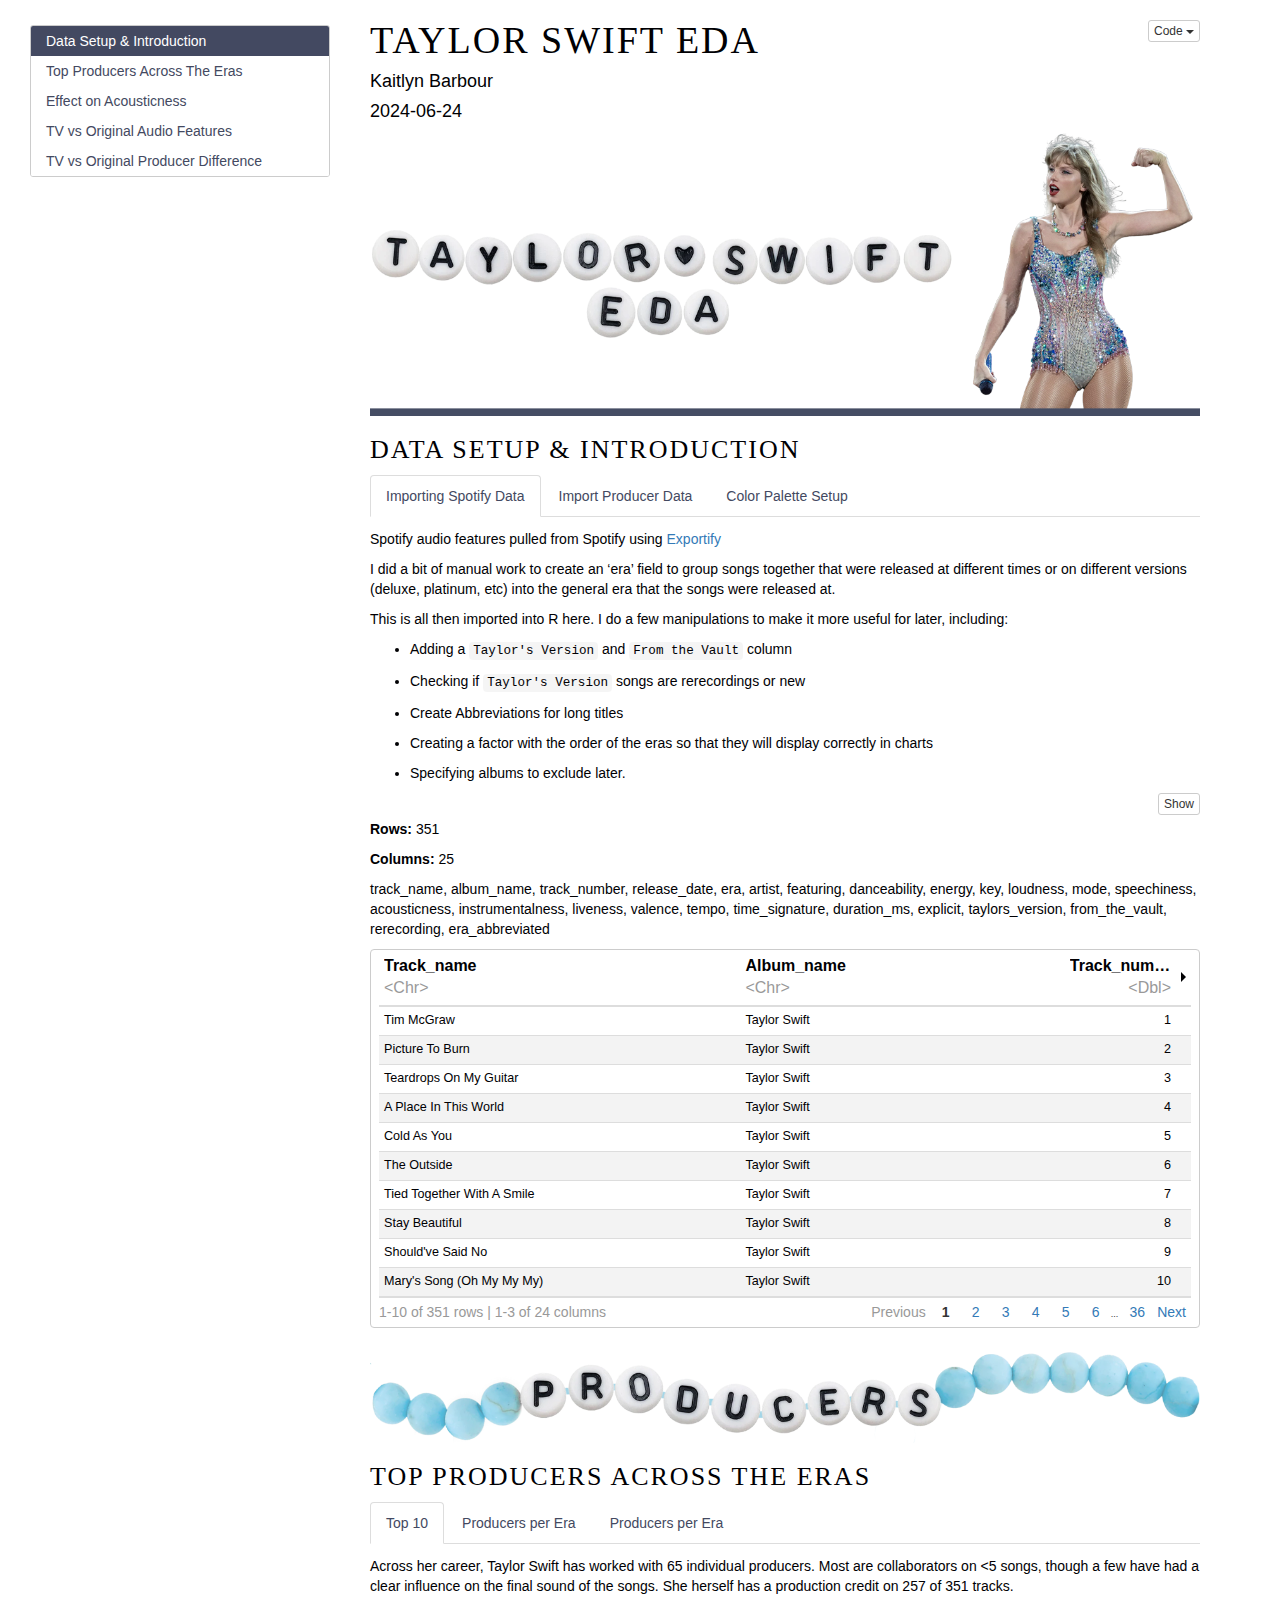
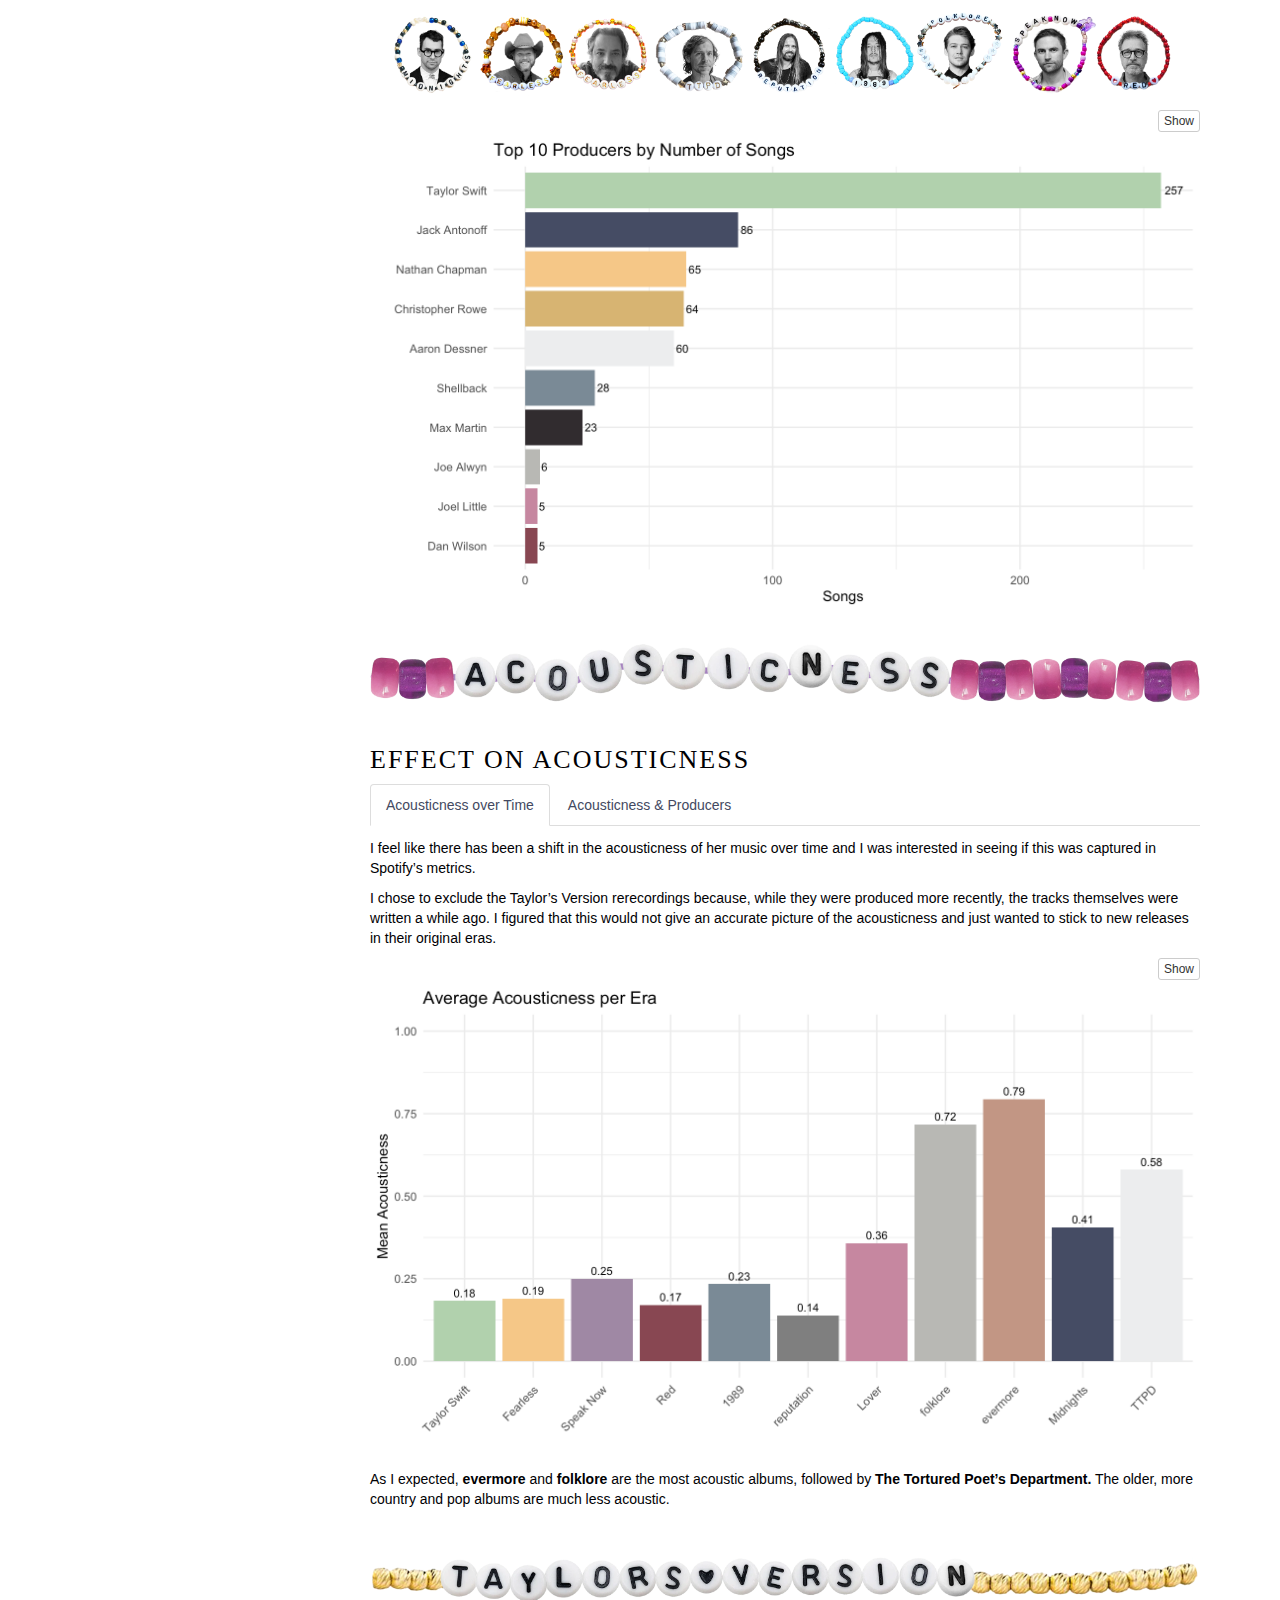
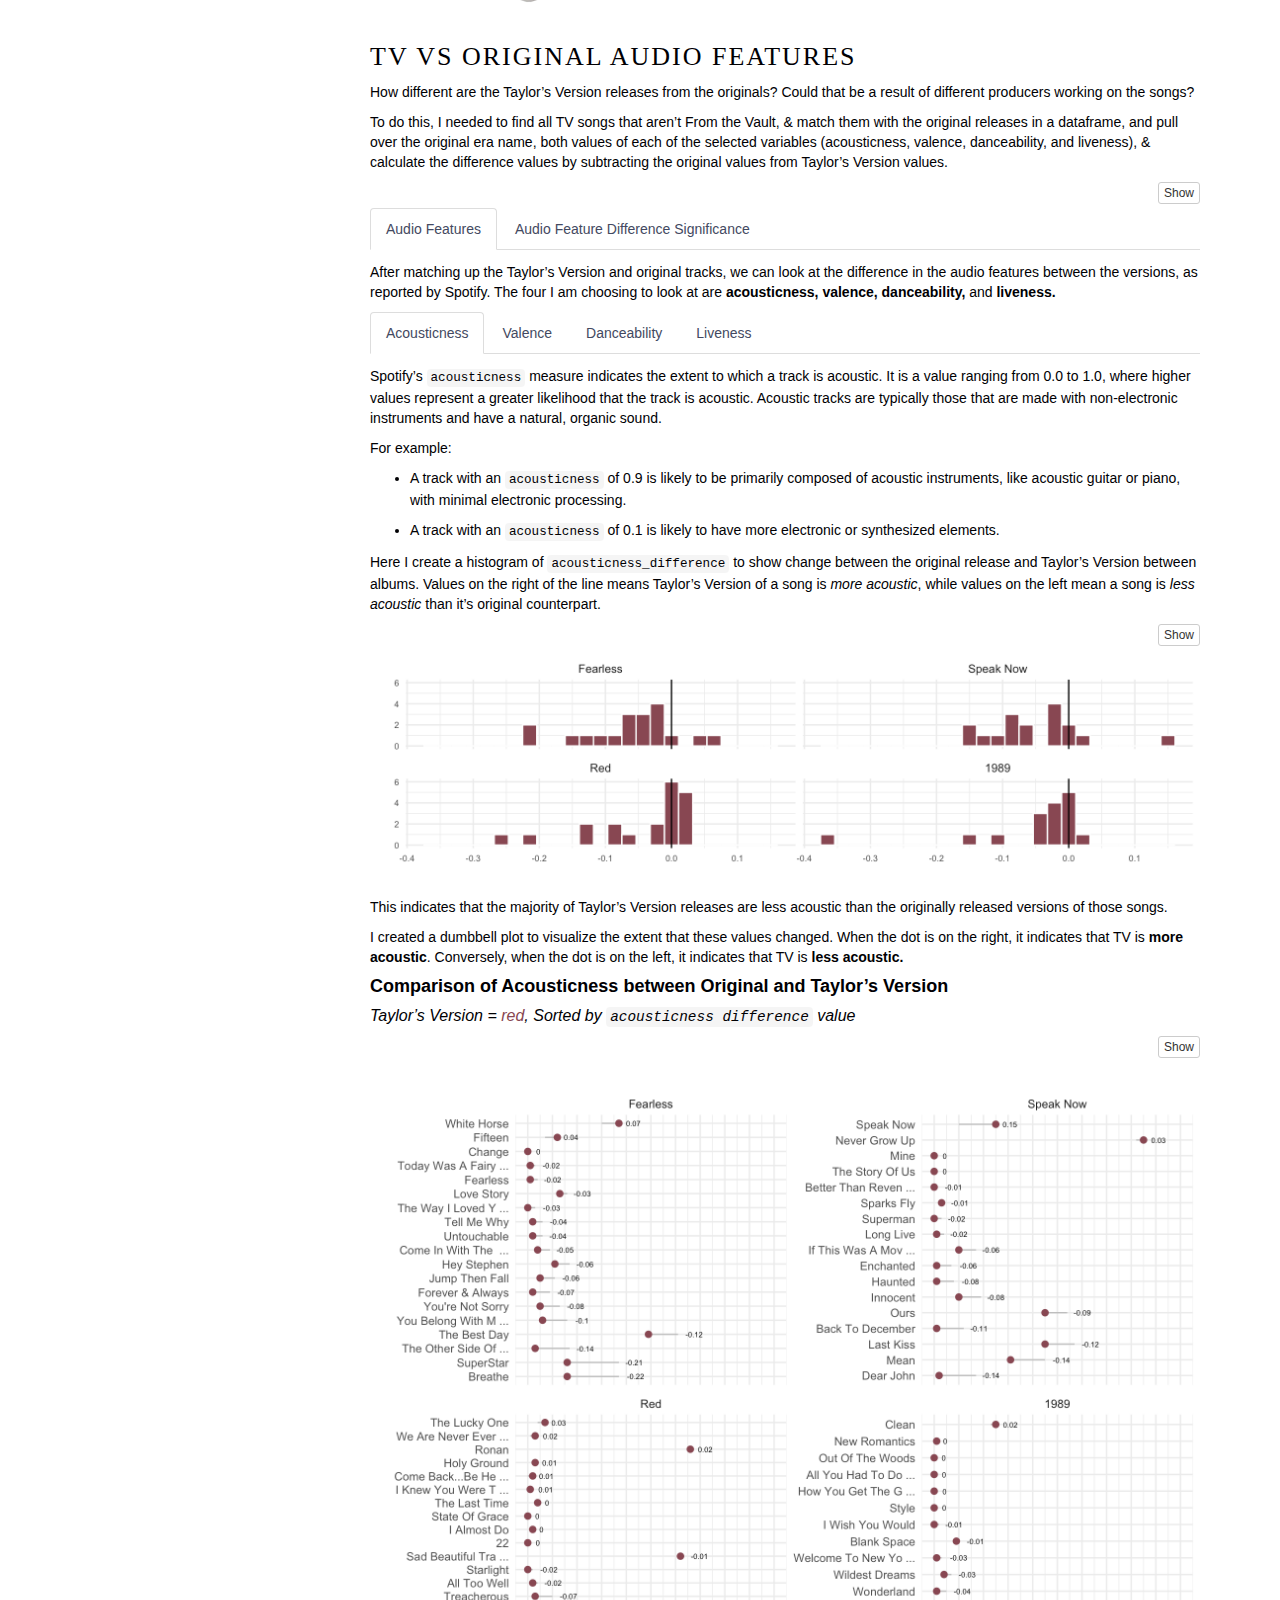
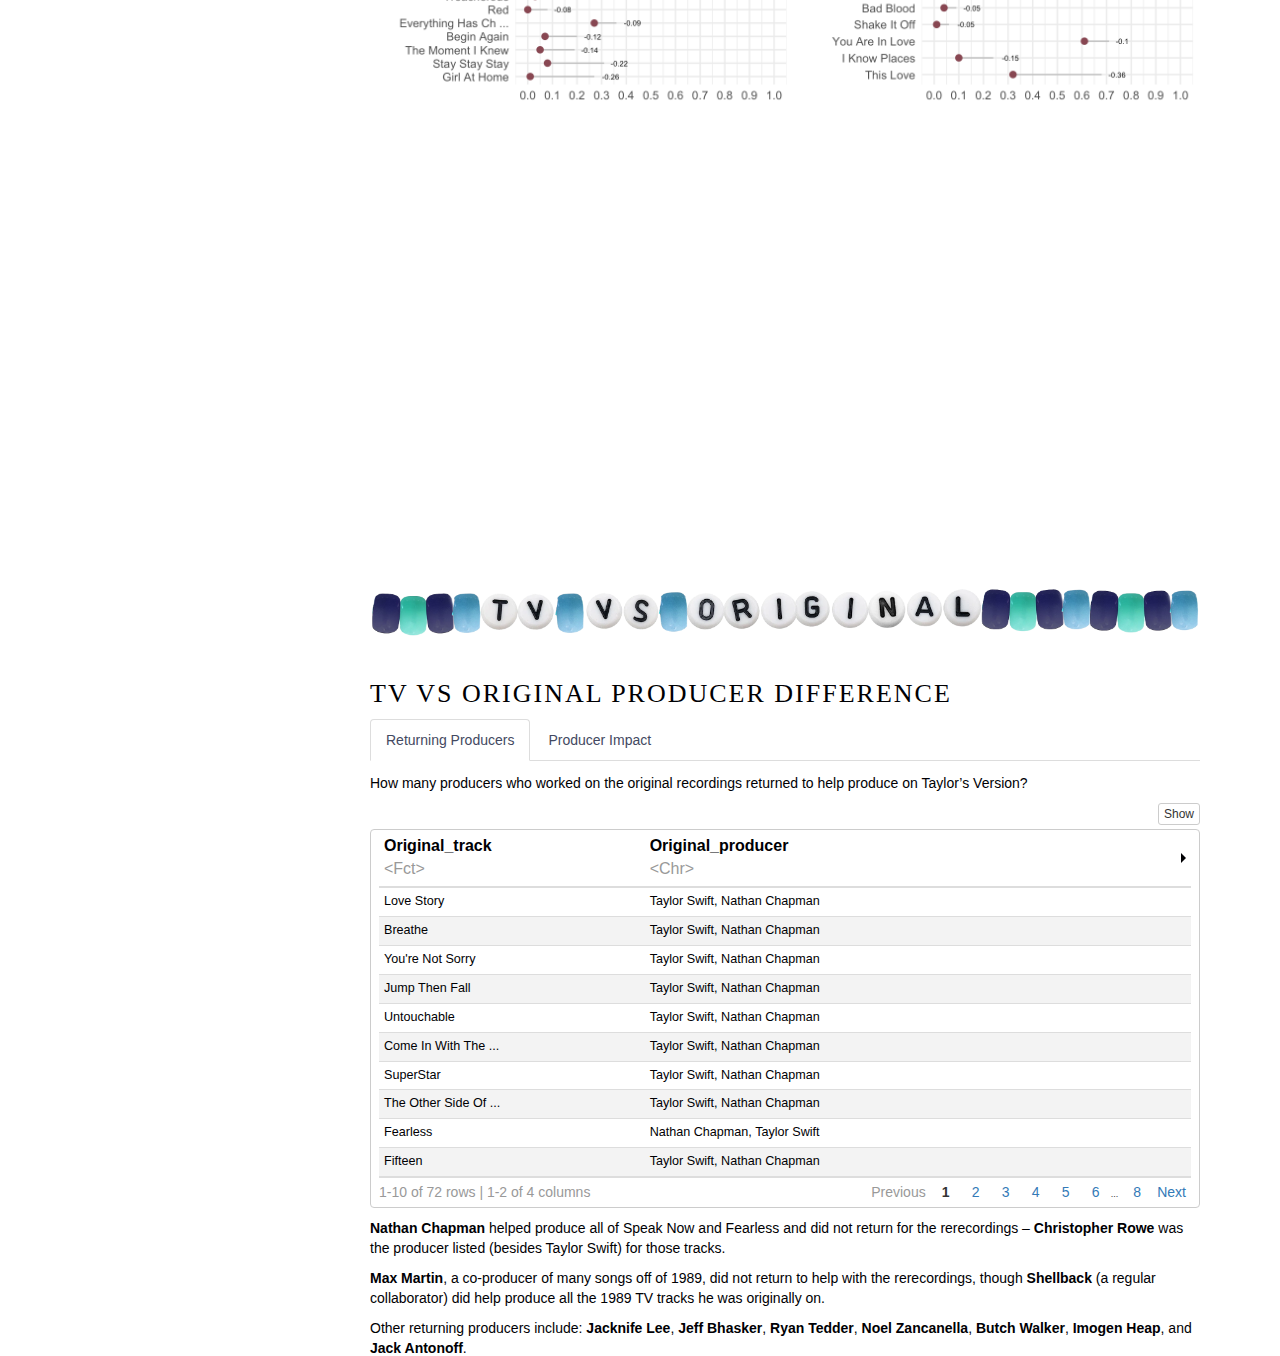
==== commit 24007588: "separating final sections" ====
--- a/docs/index.html
+++ b/docs/index.html
@@ -622,17 +622,16 @@
 }
 
 remove_boxplot_outliers(ggplotly(BOXPLOT_PRODUCER_ACOUSTICNESS))</code></pre>
-<div class="plotly html-widget html-fill-item" id="htmlwidget-644b3c034ec8c61421bb" style="width:840px;height:480px;"></div>
-<script type="application/json" data-for="htmlwidget-644b3c034ec8c61421bb">{"x":{"data":[{"x":[1,1,1,1,1,1,1,1,1,1,1,1,1,1,1,1,1,1,1,1,1,1,1,1,1,1,1,1,1,1,1,1,1,1,1,1,1,1,1,1,1,1,1,1,1,1,1,1,1,1,1,1,1,1,1,1,1,1,1,1],"y":[0.48099999999999998,0.159,0.96399999999999997,0.016400000000000001,0.14799999999999999,0.81899999999999995,0.878,0.61699999999999999,0.87,0.80100000000000005,0.75,0.58899999999999997,0.72699999999999998,0.81599999999999995,0.76700000000000002,0.90400000000000003,0.81999999999999995,0.72599999999999998,0.83499999999999996,0.435,0.89700000000000002,0.52500000000000002,0.81699999999999995,0.41799999999999998,0.68000000000000005,0.69599999999999995,0.82799999999999996,0.85499999999999998,0.85899999999999999,0.81699999999999995,0.876,0.92000000000000004,0.214,0.88800000000000001,0.76900000000000002,0.435,0.38400000000000001,0.86899999999999999,0.20300000000000001,0.66000000000000003,0.84899999999999998,0.76100000000000001,0.76800000000000002,0.76100000000000001,0.0315,0.66200000000000003,0.67000000000000004,0.79700000000000004,0.61299999999999999,0.77900000000000003,0.88900000000000001,0.52800000000000002,0.83299999999999996,0.77500000000000002,0.16700000000000001,0.73499999999999999,0.93700000000000006,0.59999999999999998,0.91600000000000004,0.76300000000000001],"hoverinfo":"none","type":"box","fillcolor":"rgba(236,237,238,0.7)","marker":{"opacity":0},"line":{"color":"rgba(51,51,51,1)","width":1.8897637795275593},"name":"Aaron Dessner","legendgroup":"Aaron Dessner","showlegend":true,"xaxis":"x","yaxis":"y","frame":null},{"x":[2,2,2,2,2,2],"y":[0.76100000000000001,0.81399999999999995,0.312,0.58899999999999997,0.86199999999999999,0.55300000000000005],"hoverinfo":"none","type":"box","fillcolor":"rgba(184,184,180,0.7)","marker":{"opacity":0},"line":{"color":"rgba(51,51,51,1)","width":1.8897637795275593},"name":"Joe Alwyn","legendgroup":"Joe Alwyn","showlegend":true,"xaxis":"x","yaxis":"y","frame":null},{"x":[3,3,3,3,3,3,3,3,3,3,3,3,3,3,3,3,3,3,3,3,3,3,3,3,3,3,3,3,3,3,3,3,3,3,3,3,3,3,3,3,3,3,3,3,3,3,3,3,3,3,3,3,3,3,3,3,3,3,3,3,3,3,3,3,3,3,3,3,3,3,3,3,3,3,3,3,3,3,3,3,3,3,3,3,3,3],"y":[0.062300000000000001,0.22500000000000001,0.71699999999999997,0.00164,0.23599999999999999,0.45400000000000001,0.42299999999999999,0.92100000000000004,0.60999999999999999,0.00074299999999999995,0.0246,0.186,0.0035400000000000002,0.96699999999999997,0.060900000000000003,0.078200000000000006,0.55100000000000005,0.059400000000000001,0.032899999999999999,0.015599999999999999,0.55300000000000005,0.20499999999999999,0.80600000000000005,0.156,0.0088900000000000003,0.115,0.81399999999999995,0.68600000000000005,0.61199999999999999,0.52900000000000003,0.70499999999999996,0.20399999999999999,0.20699999999999999,0.053800000000000001,0.00053700000000000004,0.14799999999999999,0.157,0.83699999999999997,0.16200000000000001,0.29999999999999999,0.70499999999999996,0.066000000000000003,0.51400000000000001,0.70699999999999996,0.015800000000000002,0.33400000000000002,0.58899999999999997,0.497,0.312,0.38400000000000001,0.36199999999999999,0.0046499999999999996,0.11600000000000001,0.309,0.0129,0.12,0.78100000000000003,0.433,0.67500000000000004,0.79000000000000004,0.63900000000000001,0.11700000000000001,0.041000000000000002,0.40799999999999997,0.86199999999999999,0.53400000000000003,0.052200000000000003,0.27400000000000002,0.82999999999999996,0.80400000000000005,0.16,0.90700000000000003,0.25600000000000001,0.69199999999999995,0.54500000000000004,0.84199999999999997,0.49199999999999999,0.80800000000000005,0.73599999999999999,0.16300000000000001,0.058599999999999999,0.064799999999999996,0.32600000000000001,0.318,0.20999999999999999,0.622],"hoverinfo":"none","type":"box","fillcolor":"rgba(69,77,100,0.7)","marker":{"opacity":0},"line":{"color":"rgba(51,51,51,1)","width":1.8897637795275593},"name":"Jack Antonoff","legendgroup":"Jack Antonoff","showlegend":true,"xaxis":"x","yaxis":"y","frame":null},{"x":[4,4,4,4,4,4,4,4,4,4,4,4,4,4,4,4,4,4,4,4,4,4,4,4,4,4,4,4,4,4,4,4,4,4,4,4,4,4,4,4,4,4,4,4,4,4,4,4,4,4,4,4,4,4,4,4,4,4,4,4,4,4,4,4,4,4,4,4,4,4,4,4,4,4,4,4,4,4,4,4,4,4,4,4,4,4,4,4,4,4,4,4,4,4,4,4,4,4,4,4,4,4,4,4,4,4,4,4,4,4,4,4,4,4,4,4,4,4,4,4,4,4,4,4,4,4,4,4,4,4,4,4,4,4,4,4,4,4,4,4,4,4,4,4,4,4,4,4,4,4,4,4,4,4,4,4,4,4,4,4,4,4,4,4,4,4,4,4,4,4,4,4,4,4,4,4,4,4,4,4,4,4,4,4,4,4,4,4,4,4,4,4,4,4,4,4,4,4,4,4,4,4,4,4,4,4,4,4,4,4,4,4,4,4,4,4,4,4,4,4,4,4,4,4,4,4,4,4,4,4,4,4,4,4,4,4,4,4,4,4,4,4,4,4,4,4,4,4,4,4,4,4,4,4,4,4,4],"y":[0.36699999999999999,0.111,0.032199999999999999,0.85199999999999998,0.090700000000000003,0.086800000000000002,0.058299999999999998,0.157,0.0047099999999999998,0.373,0.30199999999999999,0.13,0.16400000000000001,0.0047800000000000004,0.060600000000000001,0.00265,0.53700000000000003,0.073899999999999993,0.11700000000000001,0.072800000000000004,0.095000000000000001,0.16800000000000001,0.16600000000000001,0.84199999999999997,0.45200000000000001,0.0072700000000000004,0.0066699999999999997,0.030700000000000002,0.0088900000000000003,0.028000000000000001,0.64600000000000002,0.036400000000000002,0.19900000000000001,0.61099999999999999,0.66400000000000003,0.748,0.00019699999999999999,0.063100000000000003,0.077299999999999994,0.053800000000000001,0.90700000000000003,0.000328,0.81899999999999995,0.038199999999999998,0.16600000000000001,0.59999999999999998,0.013899999999999999,0.017299999999999999,0.186,0.307,0.082600000000000007,0.63200000000000001,0.56999999999999995,0.021299999999999999,0.035999999999999997,0.187,0.031699999999999999,0.97099999999999997,0.27200000000000002,0.0848,0.026800000000000001,0.113,0.00164,0.058599999999999999,0.55300000000000005,0.36199999999999999,0.074999999999999997,0.00074299999999999995,0.034799999999999998,0.29999999999999999,0.86199999999999999,0.66300000000000003,0.80400000000000005,0.66100000000000003,0.078200000000000006,0.214,0.015800000000000002,0.81699999999999995,0.58899999999999997,0.062300000000000001,0.38400000000000001,0.16700000000000001,0.84199999999999997,0.16900000000000001,0.67800000000000005,0.245,0.23200000000000001,0.27400000000000002,0.099900000000000003,0.25,0.70699999999999996,0.90400000000000003,0.60999999999999999,0.82899999999999996,0.23599999999999999,0.71699999999999997,0.060900000000000003,0.0092899999999999996,0.80100000000000005,0.81899999999999995,0.93700000000000006,0.040599999999999997,0.42299999999999999,0.20399999999999999,0.70499999999999996,0.13,0.052699999999999997,0.0104,0.16200000000000001,0.186,0.064799999999999996,0.012200000000000001,0.51400000000000001,0.11600000000000001,0.33400000000000002,0.067900000000000002,0.96699999999999997,0.36899999999999999,0.54500000000000004,0.0246,0.00065600000000000001,0.156,0.0046499999999999996,0.022200000000000001,0.11600000000000001,0.053800000000000001,0.61199999999999999,0.0033,0.032899999999999999,0.023099999999999999,0.015599999999999999,0.48799999999999999,0.92100000000000004,0.00019100000000000001,0.41199999999999998,0.033000000000000002,0.52800000000000002,0.44900000000000001,0.40799999999999997,0.81399999999999995,0.12,0.70499999999999996,0.49199999999999999,0.29799999999999999,0.11700000000000001,0.027900000000000001,0.076700000000000004,0.0135,0.84899999999999998,0.0044400000000000004,0.22500000000000001,0.025100000000000001,0.0094199999999999996,0.0129,0.088499999999999995,0.78100000000000003,0.00042099999999999999,0.45400000000000001,0.69199999999999995,0.0024399999999999999,0.20300000000000001,0.00192,0.81999999999999995,0.73599999999999999,0.13,0.012,0.81699999999999995,0.80800000000000005,0.433,0.10100000000000001,0.059999999999999998,0.0066699999999999997,0.0032399999999999998,0.44700000000000001,0.86899999999999999,0.0167,0.0067499999999999999,0.309,0.018100000000000002,0.115,0.016400000000000001,0.66200000000000003,0.68600000000000005,0.27100000000000002,0.157,0.76100000000000001,0.105,0.81599999999999995,0.312,0.049399999999999999,0.53400000000000003,0.79700000000000004,0.052200000000000003,0.16300000000000001,0.0062100000000000002,0.76300000000000001,0.106,0.00053700000000000004,0.41799999999999998,0.0097599999999999996,0.0436,0.311,0.0121,0.0035400000000000002,0.25600000000000001,0.92000000000000004,0.72599999999999998,0.82999999999999996,0.0019599999999999999,0.318,0.435,0.159,0.041000000000000002,0.497,0.68000000000000005,0.14799999999999999,0.047399999999999998,0.83699999999999997,0.85099999999999998,0.80600000000000005,0.062300000000000001,0.036200000000000003,0.70699999999999996,0.20699999999999999,0.55100000000000005,0.023599999999999999,0.316,0.00044299999999999998,0.77100000000000002,0.157,0.012200000000000001,0.156,0.20999999999999999,0.0315,0.0030999999999999999,0.0129,0.248,0.32600000000000001,0.79000000000000004,0.63900000000000001,0.89700000000000002,0.622,0.82799999999999996,0.77900000000000003,0.61699999999999999,0.77500000000000002,0.76700000000000002,0.61299999999999999,0.066000000000000003,0.00075199999999999996,0.67500000000000004,0.20499999999999999,0.017100000000000001,0.16,0.00108,0.622,0.00088599999999999996],"hoverinfo":"none","type":"box","fillcolor":"rgba(177,209,173,0.7)","marker":{"opacity":0},"line":{"color":"rgba(51,51,51,1)","width":1.8897637795275593},"name":"Taylor Swift","legendgroup":"Taylor Swift","showlegend":true,"xaxis":"x","yaxis":"y","frame":null},{"x":[5,5,5,5,5,5,5,5,5,5,5,5,5,5,5,5,5,5,5,5,5,5,5,5,5,5,5,5,5,5,5,5,5,5,5,5,5,5,5,5,5,5,5,5,5,5,5,5,5,5,5,5,5,5,5,5,5,5,5,5,5,5,5,5,5],"y":[0.57499999999999996,0.17299999999999999,0.28799999999999998,0.050999999999999997,0.217,0.52500000000000002,0.086800000000000002,0.0103,0.0177,0.111,0.0402,0.030700000000000002,0.157,0.00265,0.373,0.039600000000000003,0.13,0.013899999999999999,0.111,0.072800000000000004,0.058299999999999998,0.16800000000000001,0.85199999999999998,0.30199999999999999,0.086800000000000002,0.16400000000000001,0.36699999999999999,0.67800000000000005,0.16900000000000001,0.036400000000000002,0.11700000000000001,0.017299999999999999,0.113,0.307,0.16600000000000001,0.63200000000000001,0.0072700000000000004,0.021299999999999999,0.0047800000000000004,0.187,0.060600000000000001,0.038199999999999998,0.032199999999999999,0.16600000000000001,0.090700000000000003,0.095000000000000001,0.61099999999999999,0.748,0.0047099999999999998,0.45200000000000001,0.063100000000000003,0.073899999999999993,0.0066699999999999997,0.81899999999999995,0.53700000000000003,0.186,0.66400000000000003,0.19900000000000001,0.026800000000000001,0.56999999999999995,0.077299999999999994,0.082600000000000007,0.27200000000000002,0.035999999999999997,0.00019699999999999999],"hoverinfo":"none","type":"box","fillcolor":"rgba(245,199,135,0.7)","marker":{"opacity":0},"line":{"color":"rgba(51,51,51,1)","width":1.8897637795275593},"name":"Nathan Chapman","legendgroup":"Nathan Chapman","showlegend":true,"xaxis":"x","yaxis":"y","frame":null},{"x":[6,6,6,6,6,6,6,6,6,6,6,6,6,6,6,6,6,6,6,6,6,6,6,6,6,6,6,6,6,6,6,6,6,6,6,6,6,6,6,6,6,6,6,6,6,6,6,6,6,6,6,6,6,6,6,6,6,6,6,6,6,6,6,6],"y":[0.0167,0.031699999999999999,0.00065600000000000001,0.0135,0.088499999999999995,0.0019599999999999999,0.66300000000000003,0.0121,0.0097599999999999996,0.027900000000000001,0.00042099999999999999,0.062300000000000001,0.0848,0.0067499999999999999,0.13,0.022200000000000001,0.0104,0.053800000000000001,0.11600000000000001,0.622,0.036200000000000003,0.00044299999999999998,0.36899999999999999,0.48799999999999999,0.44700000000000001,0.00019100000000000001,0.156,0.047399999999999998,0.44900000000000001,0.012200000000000001,0.0030999999999999999,0.81899999999999995,0.0033,0.106,0.023099999999999999,0.316,0.0032399999999999998,0.105,0.074999999999999997,0.012200000000000001,0.049399999999999999,0.0044400000000000004,0.018100000000000002,0.025100000000000001,0.66100000000000003,0.0062100000000000002,0.040599999999999997,0.157,0.00075199999999999996,0.023599999999999999,0.0436,0.311,0.77100000000000002,0.00192,0.000328,0.85099999999999998,0.00108,0.012,0.0129,0.00088599999999999996,0.248,0.10100000000000001,0.017100000000000001,0.0066699999999999997],"hoverinfo":"none","type":"box","fillcolor":"rgba(215,180,114,0.7)","marker":{"opacity":0},"line":{"color":"rgba(51,51,51,1)","width":1.8897637795275593},"name":"Christopher Rowe","legendgroup":"Christopher Rowe","showlegend":true,"xaxis":"x","yaxis":"y","frame":null},{"x":[7,7,7,7,7,7,7,7,7,7,7,7,7,7,7,7,7,7,7,7,7,7,7],"y":[0.0046299999999999996,0.0095700000000000004,0.80100000000000005,0.0024499999999999999,0.0045399999999999998,0.071300000000000002,0.064699999999999994,0.060400000000000002,0.0084499999999999992,0.00364,0.067900000000000002,0.10299999999999999,0.106,0.0088199999999999997,0.052699999999999997,0.088499999999999995,0.122,0.216,0.00215,0.069199999999999998,0.0020100000000000001,0.049299999999999997,0.029399999999999999],"hoverinfo":"none","type":"box","fillcolor":"rgba(49,44,46,0.7)","marker":{"opacity":0},"line":{"color":"rgba(51,51,51,1)","width":1.8897637795275593},"name":"Max Martin","legendgroup":"Max Martin","showlegend":true,"xaxis":"x","yaxis":"y","frame":null},{"x":[8,8,8,8,8,8,8,8,8,8,8,8,8,8,8,8,8,8,8,8,8,8,8,8,8,8,8,8],"y":[0.122,0.031699999999999999,0.0046299999999999996,0.10299999999999999,0.0020100000000000001,0.80100000000000005,0.067900000000000002,0.0024499999999999999,0.064699999999999994,0.00044299999999999998,0.052699999999999997,0.069199999999999998,0.0045399999999999998,0.0095700000000000004,0.0018799999999999999,0.029399999999999999,0.00215,0.060400000000000002,0.00364,0.0436,0.216,0.088499999999999995,0.0084499999999999992,0.071300000000000002,0.0129,0.106,0.0088199999999999997,0.049299999999999997],"hoverinfo":"none","type":"box","fillcolor":"rgba(122,138,150,0.7)","marker":{"opacity":0},"line":{"color":"rgba(51,51,51,1)","width":1.8897637795275593},"name":"Shellback","legendgroup":"Shellback","showlegend":true,"xaxis":"x","yaxis":"y","frame":null},{"x":[9,9,9,9,9],"y":[0.0047099999999999998,0.10100000000000001,0.17499999999999999,0.0344,0.015800000000000002],"hoverinfo":"none","type":"box","fillcolor":"rgba(136,71,82,0.7)","marker":{"opacity":0},"line":{"color":"rgba(51,51,51,1)","width":1.8897637795275593},"name":"Dan Wilson","legendgroup":"Dan Wilson","showlegend":true,"xaxis":"x","yaxis":"y","frame":null},{"x":[10,10,10,10,10],"y":[0.033000000000000002,0.0024399999999999999,0.076700000000000004,0.0092899999999999996,0.028000000000000001],"hoverinfo":"none","type":"box","fillcolor":"rgba(198,135,160,0.7)","marker":{"opacity":0},"line":{"color":"rgba(51,51,51,1)","width":1.8897637795275593},"name":"Joel Little","legendgroup":"Joel Little","showlegend":true,"xaxis":"x","yaxis":"y","frame":null},{"x":[0.99584060786291961,1.1139418836683035,0.86183720445260403,1.0317419808357955,1.1697325814515351,0.87506399229168896,1.19175387872383,0.88529157880693676,1.198648673761636,1.1041196367703379,0.92500569559633727,1.019444274995476,1.1582925618626176,0.93643653448671105,1.1204132020473481,0.97199138859286904,0.85122271571308372,0.86029813662171362,1.156465922947973,0.9215409570373595,0.84183604670688506,0.91482964931055899,1.1102217204868794,1.0117281932383775,1.0190429516136645,1.1481520859524608,1.1853017849847673,1.1233411450870334,1.090832628775388,0.80255624474957588,1.0049175678752362,1.1557307521812619,1.042463465873152,0.84317353628575797,0.83429310331121087,1.0948404263705016,0.83182675959542396,1.0783880499191583,1.133387584425509,1.1444854531437159,1.1605361448600888,1.0009080294519663,1.0532280329614878,0.99885283280164006,1.0425317276269197,0.82347523197531702,1.194194939546287,1.0434513390995561,0.98802324077114467,0.9708135711960495,1.1995597970671952,0.89714145129546519,0.80537735009565947,0.89705097880214457,1.0814805348403751,1.035880409926176,0.88673763191327448,1.1412549619562924,1.0128983820788562,0.90278588440269236],"y":[0.75000239668882751,0.52500025410331674,0.48099810032330603,0.7610000826942418,0.88799979106094684,0.85899920861349477,0.67000027454757438,0.72700221856879854,0.58899850282516064,0.9160016873375878,0.96400227513889447,0.83300096571413307,0.92000137102096713,0.7350000362617537,0.87800228971749616,0.41800087642070166,0.87000142989382112,0.69599895629842912,0.81900186909027761,0.85499918163146671,0.76799948464819867,0.65999948997251434,0.8759997005913176,0.83500065392481537,0.93699903774628424,0.7690012777549472,0.80100068884813569,0.81600222014435708,0.84900074985052831,0.43499832759541313,0.8890021997357741,0.21399950872317031,0.81699892729131207,0.16700000649208019,0.81699761447637154,0.90399934585247188,0.20300107755154484,0.72599978093186834,0.43499957152740731,0.14799939406162613,0.016400571161287653,0.15900173665712736,0.61699958511323072,0.7610010772192024,0.38400026491959061,0.86899811724178644,0.52799783314322679,0.66200090982973503,0.67999906696140888,0.77900024816222158,0.79700176656768962,0.031500134572727233,0.76300132212606153,0.61299846102998179,0.82799817525015318,0.8199998361643891,0.76699901377653223,0.59999892508326391,0.77499833265529872,0.89699916213583275],"text":["producer: Aaron Dessner<br />acousticness: 0.750000<br />producer: Aaron Dessner<br /><b><br /> the 1 <br /><\/b> folklore","producer: Aaron Dessner<br />acousticness: 0.525000<br />producer: Aaron Dessner<br /><b><br /> cardigan <br /><\/b> folklore","producer: Aaron Dessner<br />acousticness: 0.481000<br />producer: Aaron Dessner<br /><b><br /> the last great american dynasty <br /><\/b> folklore","producer: Aaron Dessner<br />acousticness: 0.761000<br />producer: Aaron Dessner<br /><b><br /> exile <br /><\/b> folklore","producer: Aaron Dessner<br />acousticness: 0.888000<br />producer: Aaron Dessner<br /><b><br /> seven <br /><\/b> folklore","producer: Aaron Dessner<br />acousticness: 0.859000<br />producer: Aaron Dessner<br /><b><br /> invisible string <br /><\/b> folklore","producer: Aaron Dessner<br />acousticness: 0.670000<br />producer: Aaron Dessner<br /><b><br /> mad woman <br /><\/b> folklore","producer: Aaron Dessner<br />acousticness: 0.727000<br />producer: Aaron Dessner<br /><b><br /> epiphany <br /><\/b> folklore","producer: Aaron Dessner<br />acousticness: 0.589000<br />producer: Aaron Dessner<br /><b><br /> betty <br /><\/b> folklore","producer: Aaron Dessner<br />acousticness: 0.916000<br />producer: Aaron Dessner<br /><b><br /> peace <br /><\/b> folklore","producer: Aaron Dessner<br />acousticness: 0.964000<br />producer: Aaron Dessner<br /><b><br /> hoax <br /><\/b> folklore","producer: Aaron Dessner<br />acousticness: 0.833000<br />producer: Aaron Dessner<br /><b><br /> willow <br /><\/b> evermore","producer: Aaron Dessner<br />acousticness: 0.920000<br />producer: Aaron Dessner<br /><b><br /> champagne problems <br /><\/b> evermore","producer: Aaron Dessner<br />acousticness: 0.735000<br />producer: Aaron Dessner<br /><b><br /> tis the damn season <br /><\/b> evermore","producer: Aaron Dessner<br />acousticness: 0.878000<br />producer: Aaron Dessner<br /><b><br /> tolerate it <br /><\/b> evermore","producer: Aaron Dessner<br />acousticness: 0.418000<br />producer: Aaron Dessner<br /><b><br /> no body, no crime <br /><\/b> evermore","producer: Aaron Dessner<br />acousticness: 0.870000<br />producer: Aaron Dessner<br /><b><br /> happiness <br /><\/b> evermore","producer: Aaron Dessner<br />acousticness: 0.696000<br />producer: Aaron Dessner<br /><b><br /> dorothea <br /><\/b> evermore","producer: Aaron Dessner<br />acousticness: 0.819000<br />producer: Aaron Dessner<br /><b><br /> coney island <br /><\/b> evermore","producer: Aaron Dessner<br />acousticness: 0.855000<br />producer: Aaron Dessner<br /><b><br /> ivy <br /><\/b> evermore","producer: Aaron Dessner<br />acousticness: 0.768000<br />producer: Aaron Dessner<br /><b><br /> cowboy like me <br /><\/b> evermore","producer: Aaron Dessner<br />acousticness: 0.660000<br />producer: Aaron Dessner<br /><b><br /> long story short <br /><\/b> evermore","producer: Aaron Dessner<br />acousticness: 0.876000<br />producer: Aaron Dessner<br /><b><br /> marjorie <br /><\/b> evermore","producer: Aaron Dessner<br />acousticness: 0.835000<br />producer: Aaron Dessner<br /><b><br /> closure <br /><\/b> evermore","producer: Aaron Dessner<br />acousticness: 0.937000<br />producer: Aaron Dessner<br /><b><br /> evermore <br /><\/b> evermore","producer: Aaron Dessner<br />acousticness: 0.769000<br />producer: Aaron Dessner<br /><b><br /> right where you left me <br /><\/b> evermore","producer: Aaron Dessner<br />acousticness: 0.801000<br />producer: Aaron Dessner<br /><b><br /> it's time to go <br /><\/b> evermore","producer: Aaron Dessner<br />acousticness: 0.816000<br />producer: Aaron Dessner<br /><b><br /> You All Over Me (Taylor's Version) [From The Vault] <br /><\/b> Fearless (TV)","producer: Aaron Dessner<br />acousticness: 0.849000<br />producer: Aaron Dessner<br /><b><br /> We Were Happy (Taylor's Version) [From The Vault] <br /><\/b> Fearless (TV)","producer: Aaron Dessner<br />acousticness: 0.435000<br />producer: Aaron Dessner<br /><b><br /> Renegade <br /><\/b> Collaboration/Project","producer: Aaron Dessner<br />acousticness: 0.889000<br />producer: Aaron Dessner<br /><b><br /> Birch <br /><\/b> Collaboration/Project","producer: Aaron Dessner<br />acousticness: 0.214000<br />producer: Aaron Dessner<br /><b><br /> Better Man (Taylor's Version) [From The Vault] <br /><\/b> Red (TV)","producer: Aaron Dessner<br />acousticness: 0.817000<br />producer: Aaron Dessner<br /><b><br /> Nothing New (Taylor's Version) [From The Vault] <br /><\/b> Red (TV)","producer: Aaron Dessner<br />acousticness: 0.167000<br />producer: Aaron Dessner<br /><b><br /> I Bet You Think About Me (Taylor's Version) [From The Vault] <br /><\/b> Red (TV)","producer: Aaron Dessner<br />acousticness: 0.817000<br />producer: Aaron Dessner<br /><b><br /> Run (Taylor's Version) [From The Vault] <br /><\/b> Red (TV)","producer: Aaron Dessner<br />acousticness: 0.904000<br />producer: Aaron Dessner<br /><b><br /> Carolina <br /><\/b> Standalone","producer: Aaron Dessner<br />acousticness: 0.203000<br />producer: Aaron Dessner<br /><b><br /> The Great War <br /><\/b> Midnights","producer: Aaron Dessner<br />acousticness: 0.726000<br />producer: Aaron Dessner<br /><b><br /> High Infidelity <br /><\/b> Midnights","producer: Aaron Dessner<br />acousticness: 0.435000<br />producer: Aaron Dessner<br /><b><br /> Would've, Could've, Should've <br /><\/b> Midnights","producer: Aaron Dessner<br />acousticness: 0.148000<br />producer: Aaron Dessner<br /><b><br /> Hits Different <br /><\/b> Midnights","producer: Aaron Dessner<br />acousticness: 0.016400<br />producer: Aaron Dessner<br /><b><br /> Electric Touch (Taylor's Version) [From The Vault] <br /><\/b> Speak Now (TV)","producer: Aaron Dessner<br />acousticness: 0.159000<br />producer: Aaron Dessner<br /><b><br /> When Emma Falls In Love (Taylor's Version) [From The Vault] <br /><\/b> Speak Now (TV)","producer: Aaron Dessner<br />acousticness: 0.617000<br />producer: Aaron Dessner<br /><b><br /> Foolish One (Taylor's Version) [From The Vault] <br /><\/b> Speak Now (TV)","producer: Aaron Dessner<br />acousticness: 0.761000<br />producer: Aaron Dessner<br /><b><br /> So Long, London <br /><\/b> TTPD","producer: Aaron Dessner<br />acousticness: 0.384000<br />producer: Aaron Dessner<br /><b><br /> But Daddy I Love Him <br /><\/b> TTPD","producer: Aaron Dessner<br />acousticness: 0.869000<br />producer: Aaron Dessner<br /><b><br /> loml <br /><\/b> TTPD","producer: Aaron Dessner<br />acousticness: 0.528000<br />producer: Aaron Dessner<br /><b><br /> The Smallest Man Who Ever Lived <br /><\/b> TTPD","producer: Aaron Dessner<br />acousticness: 0.662000<br />producer: Aaron Dessner<br /><b><br /> Clara Bow <br /><\/b> TTPD","producer: Aaron Dessner<br />acousticness: 0.680000<br />producer: Aaron Dessner<br /><b><br /> The Albatross <br /><\/b> TTPD","producer: Aaron Dessner<br />acousticness: 0.779000<br />producer: Aaron Dessner<br /><b><br /> Chloe or Sam or Sophia or Marcus <br /><\/b> TTPD","producer: Aaron Dessner<br />acousticness: 0.797000<br />producer: Aaron Dessner<br /><b><br /> How Did It End? <br /><\/b> TTPD","producer: Aaron Dessner<br />acousticness: 0.031500<br />producer: Aaron Dessner<br /><b><br /> So High School <br /><\/b> TTPD","producer: Aaron Dessner<br />acousticness: 0.763000<br />producer: Aaron Dessner<br /><b><br /> I Hate It Here <br /><\/b> TTPD","producer: Aaron Dessner<br />acousticness: 0.613000<br />producer: Aaron Dessner<br /><b><br /> thanK you aIMee <br /><\/b> TTPD","producer: Aaron Dessner<br />acousticness: 0.828000<br />producer: Aaron Dessner<br /><b><br /> The Prophecy <br /><\/b> TTPD","producer: Aaron Dessner<br />acousticness: 0.820000<br />producer: Aaron Dessner<br /><b><br /> Cassandra <br /><\/b> TTPD","producer: Aaron Dessner<br />acousticness: 0.767000<br />producer: Aaron Dessner<br /><b><br /> Peter <br /><\/b> TTPD","producer: Aaron Dessner<br />acousticness: 0.600000<br />producer: Aaron Dessner<br /><b><br /> The Bolter <br /><\/b> TTPD","producer: Aaron Dessner<br />acousticness: 0.775000<br />producer: Aaron Dessner<br /><b><br /> Robin <br /><\/b> TTPD","producer: Aaron Dessner<br />acousticness: 0.897000<br />producer: Aaron Dessner<br /><b><br /> The Manuscript <br /><\/b> TTPD"],"type":"scatter","mode":"markers","marker":{"autocolorscale":false,"color":"rgba(236,237,238,1)","opacity":1,"size":5.6692913385826778,"symbol":"circle","line":{"width":1.8897637795275593,"color":"transparent"}},"hoveron":"points","name":"Aaron Dessner","legendgroup":"Aaron Dessner","showlegend":false,"xaxis":"x","yaxis":"y","hoverinfo":"text","frame":null},{"x":[2.0146123281680048,1.9653402492403984,1.8190843082964421,2.1074397599324586,1.8446301029995085,2.0427850234322249],"y":[0.76100124000428471,0.81399834515018499,0.55299898536669845,0.31199884013715795,0.86199993071860481,0.58900179686345044],"text":["producer: Joe Alwyn<br />acousticness: 0.761000<br />producer: Joe Alwyn<br /><b><br /> exile <br /><\/b> folklore","producer: Joe Alwyn<br />acousticness: 0.814000<br />producer: Joe Alwyn<br /><b><br /> my tears ricochet <br /><\/b> folklore","producer: Joe Alwyn<br />acousticness: 0.553000<br />producer: Joe Alwyn<br /><b><br /> august <br /><\/b> folklore","producer: Joe Alwyn<br />acousticness: 0.312000<br />producer: Joe Alwyn<br /><b><br /> this is me trying <br /><\/b> folklore","producer: Joe Alwyn<br />acousticness: 0.862000<br />producer: Joe Alwyn<br /><b><br /> illicit affairs <br /><\/b> folklore","producer: Joe Alwyn<br />acousticness: 0.589000<br />producer: Joe Alwyn<br /><b><br /> betty <br /><\/b> folklore"],"type":"scatter","mode":"markers","marker":{"autocolorscale":false,"color":"rgba(184,184,180,1)","opacity":1,"size":5.6692913385826778,"symbol":"circle","line":{"width":1.8897637795275593,"color":"transparent"}},"hoveron":"points","name":"Joe Alwyn","legendgroup":"Joe Alwyn","showlegend":false,"xaxis":"x","yaxis":"y","hoverinfo":"text","frame":null},{"x":[2.8548212334513665,3.1312091855332254,3.1960483375005424,3.0785047599114477,2.8886661375872791,3.0698294149711729,2.976265024766326,3.1456585712730885,3.0690333575010298,2.9910983060486616,3.1335399299860001,3.0409948442131283,2.9776161068119107,3.1496468956582246,2.9007599164731799,3.0029043853282928,3.1468411521986126,2.95288806008175,3.0051679286174475,3.0525224336422978,2.9774986209347842,3.1340007760562001,3.0243601107038556,2.8678259909152986,3.0846126958727837,2.9781564407050611,3.1773373239673672,3.0877373790368439,3.1504148400388656,3.0552413647063075,2.9308211887255311,2.9556506057269871,3.1339428286999462,2.9268799365498124,2.8624759091064336,3.0594768589362502,2.9689253895543515,2.8180617988109589,2.9064470260404049,3.1333669772371651,3.0496525283902884,3.1722857444547117,2.8927941491827367,2.9789197767153381,2.9745494974777102,3.1276827428489922,2.9142767548561097,3.0349794308654965,2.9734779286198316,2.9366121749393641,3.0988817986100914,3.0552282283082604,2.93730810219422,3.085856299009174,2.9015773310326041,3.0654872320592403,2.9265880424529316,3.0616894519887863,3.0122165915556254,2.9315134619362651,3.0286721220239996,2.8727641517296432,3.146456702053547,2.913690284267068,2.9893776676617563,2.9325664980337023,3.0110200617462395,2.9094966770149768,3.196164016239345,3.1284288117662071,2.8215167123824356,3.0406610731035473,3.1598488560877742,3.0528886361978946,3.0570956361480057,2.9156019827350974,2.9692044174298644,3.1771328709088267,2.9887832754291592,3.1778190240263937,2.9140370114706458,2.9218062497675419,3.0773095206357537,3.0590340170077979,2.975396007206291,3.0383471282199026],"y":[0.0016398575836084784,0.0007446548092801123,0.015801099550713599,0.70700021653923761,0.71699993632258996,0.05939964565305747,0.20399912394039071,0.18599968828700558,0.0046513836529053741,0.03290010791888423,0.015601981439062581,0.92100108382604196,0.11999947649423517,0.49199833486095407,0.11699977084444128,0.0088915594503771525,0.01289883967893608,0.78099969308411632,0.45400206978286134,0.024601915623606741,0.90699810749464005,0.73599864632795864,0.80800176446589833,0.43299873766140451,0.81400006663190005,0.68599761717382568,0.55299996108904415,0.31200204473607951,0.86200170142500099,0.58900059959556983,0.84199924934810244,0.82999811076502161,0.16199819746472574,0.2249991558659859,0.51399907200421657,0.33400078521750942,0.053800943613059447,0.25600014466245768,0.27400050304491785,0.23599934108232631,0.060899371220591296,0.11499888884866424,0.70499955626144484,0.42300012874011622,0.70499815261417209,0.20500178562366589,0.15699855298860929,0.06480129108781367,0.80399787371844988,0.078199005273827921,0.96699967763968186,0.54499999733728066,0.83699919269359069,0.11599986459258385,0.31799876218426937,0.4969994717154026,0.14800121509103886,0.80600064697835228,0.062301260963621367,0.52899954802444693,0.058598937362392245,0.36199971005346143,0.30000223990971298,0.00053515501644350589,0.003541183567517996,0.61000138295074546,0.30899892025750281,0.066001784558223198,0.16000184442548826,0.20700019785479754,0.040998674736038972,0.5339988623035189,0.052200465241784608,0.16299818015774303,0.55100095988574549,0.38400074190424832,0.62199803376418317,0.21000101649229713,0.61200174193640644,0.32599929570496905,0.78999942370512521,0.15600169497331717,0.40800005794276106,0.67499843790323033,0.63900213592629551,0.6920009692124065],"text":["producer: Jack Antonoff<br />acousticness: 0.001640<br />producer: Jack Antonoff<br /><b><br /> Sweeter Than Fiction <br /><\/b> Standalone","producer: Jack Antonoff<br />acousticness: 0.000743<br />producer: Jack Antonoff<br /><b><br /> Out Of The Woods <br /><\/b> 1989","producer: Jack Antonoff<br />acousticness: 0.015800<br />producer: Jack Antonoff<br /><b><br /> I Wish You Would <br /><\/b> 1989","producer: Jack Antonoff<br />acousticness: 0.707000<br />producer: Jack Antonoff<br /><b><br /> You Are In Love <br /><\/b> 1989","producer: Jack Antonoff<br />acousticness: 0.717000<br />producer: Jack Antonoff<br /><b><br /> I Wish You Would - Voice Memo <br /><\/b> 1989","producer: Jack Antonoff<br />acousticness: 0.059400<br />producer: Jack Antonoff<br /><b><br /> I Don't Wanna Live Forever <br /><\/b> Collaboration/Project","producer: Jack Antonoff<br />acousticness: 0.204000<br />producer: Jack Antonoff<br /><b><br /> Look What You Made Me Do <br /><\/b> reputation","producer: Jack Antonoff<br />acousticness: 0.186000<br />producer: Jack Antonoff<br /><b><br /> Call It What You Want <br /><\/b> reputation","producer: Jack Antonoff<br />acousticness: 0.004650<br />producer: Jack Antonoff<br /><b><br /> Getaway Car <br /><\/b> reputation","producer: Jack Antonoff<br />acousticness: 0.032900<br />producer: Jack Antonoff<br /><b><br /> Dress <br /><\/b> reputation","producer: Jack Antonoff<br />acousticness: 0.015600<br />producer: Jack Antonoff<br /><b><br /> This Is Why We Can't Have Nice Things <br /><\/b> reputation","producer: Jack Antonoff<br />acousticness: 0.921000<br />producer: Jack Antonoff<br /><b><br /> New Year's Day <br /><\/b> reputation","producer: Jack Antonoff<br />acousticness: 0.120000<br />producer: Jack Antonoff<br /><b><br /> The Archer <br /><\/b> Lover","producer: Jack Antonoff<br />acousticness: 0.492000<br />producer: Jack Antonoff<br /><b><br /> Lover <br /><\/b> Lover","producer: Jack Antonoff<br />acousticness: 0.117000<br />producer: Jack Antonoff<br /><b><br /> Cruel Summer <br /><\/b> Lover","producer: Jack Antonoff<br />acousticness: 0.008890<br />producer: Jack Antonoff<br /><b><br /> I Think He Knows <br /><\/b> Lover","producer: Jack Antonoff<br />acousticness: 0.012900<br />producer: Jack Antonoff<br /><b><br /> Paper Rings <br /><\/b> Lover","producer: Jack Antonoff<br />acousticness: 0.781000<br />producer: Jack Antonoff<br /><b><br /> Cornelia Street <br /><\/b> Lover","producer: Jack Antonoff<br />acousticness: 0.454000<br />producer: Jack Antonoff<br /><b><br /> Death By A Thousand Cuts <br /><\/b> Lover","producer: Jack Antonoff<br />acousticness: 0.024600<br />producer: Jack Antonoff<br /><b><br /> London Boy <br /><\/b> Lover","producer: Jack Antonoff<br />acousticness: 0.907000<br />producer: Jack Antonoff<br /><b><br /> Soon You'll Get Better <br /><\/b> Lover","producer: Jack Antonoff<br />acousticness: 0.736000<br />producer: Jack Antonoff<br /><b><br /> False God <br /><\/b> Lover","producer: Jack Antonoff<br />acousticness: 0.808000<br />producer: Jack Antonoff<br /><b><br /> Daylight <br /><\/b> Lover","producer: Jack Antonoff<br />acousticness: 0.433000<br />producer: Jack Antonoff<br /><b><br /> Lover (Remix) <br /><\/b> Lover","producer: Jack Antonoff<br />acousticness: 0.814000<br />producer: Jack Antonoff<br /><b><br /> my tears ricochet <br /><\/b> folklore","producer: Jack Antonoff<br />acousticness: 0.686000<br />producer: Jack Antonoff<br /><b><br /> mirrorball <br /><\/b> folklore","producer: Jack Antonoff<br />acousticness: 0.553000<br />producer: Jack Antonoff<br /><b><br /> august <br /><\/b> folklore","producer: Jack Antonoff<br />acousticness: 0.312000<br />producer: Jack Antonoff<br /><b><br /> this is me trying <br /><\/b> folklore","producer: Jack Antonoff<br />acousticness: 0.862000<br />producer: Jack Antonoff<br /><b><br /> illicit affairs <br /><\/b> folklore","producer: Jack Antonoff<br />acousticness: 0.589000<br />producer: Jack Antonoff<br /><b><br /> betty <br /><\/b> folklore","producer: Jack Antonoff<br />acousticness: 0.842000<br />producer: Jack Antonoff<br /><b><br /> the lakes <br /><\/b> folklore","producer: Jack Antonoff<br />acousticness: 0.830000<br />producer: Jack Antonoff<br /><b><br /> gold rush <br /><\/b> evermore","producer: Jack Antonoff<br />acousticness: 0.162000<br />producer: Jack Antonoff<br /><b><br /> Mr. Perfectly Fine (Taylor's Version) [From The Vault] <br /><\/b> Fearless (TV)","producer: Jack Antonoff<br />acousticness: 0.225000<br />producer: Jack Antonoff<br /><b><br /> That's When (Taylor's Version) [From The Vault] <br /><\/b> Fearless (TV)","producer: Jack Antonoff<br />acousticness: 0.514000<br />producer: Jack Antonoff<br /><b><br /> Don't You (Taylor's Version) [From The Vault] <br /><\/b> Fearless (TV)","producer: Jack Antonoff<br />acousticness: 0.334000<br />producer: Jack Antonoff<br /><b><br /> Bye Bye Baby (Taylor's Version) [From The Vault] <br /><\/b> Fearless (TV)","producer: Jack Antonoff<br />acousticness: 0.053800<br />producer: Jack Antonoff<br /><b><br /> Babe (Taylor's Version) [From The Vault] <br /><\/b> Red (TV)","producer: Jack Antonoff<br />acousticness: 0.256000<br />producer: Jack Antonoff<br /><b><br /> Forever Winter (Taylor's Version) [From The Vault] <br /><\/b> Red (TV)","producer: Jack Antonoff<br />acousticness: 0.274000<br />producer: Jack Antonoff<br /><b><br /> All Too Well (10 Minute Version) [Taylor's Version] [From The Vault] <br /><\/b> Red (TV)","producer: Jack Antonoff<br />acousticness: 0.236000<br />producer: Jack Antonoff<br /><b><br /> Lavender Haze <br /><\/b> Midnights","producer: Jack Antonoff<br />acousticness: 0.060900<br />producer: Jack Antonoff<br /><b><br /> Maroon <br /><\/b> Midnights","producer: Jack Antonoff<br />acousticness: 0.115000<br />producer: Jack Antonoff<br /><b><br /> Anti-Hero <br /><\/b> Midnights","producer: Jack Antonoff<br />acousticness: 0.705000<br />producer: Jack Antonoff<br /><b><br /> Snow On The Beach <br /><\/b> Midnights","producer: Jack Antonoff<br />acousticness: 0.423000<br />producer: Jack Antonoff<br /><b><br /> You're On Your Own, Kid <br /><\/b> Midnights","producer: Jack Antonoff<br />acousticness: 0.705000<br />producer: Jack Antonoff<br /><b><br /> Midnight Rain <br /><\/b> Midnights","producer: Jack Antonoff<br />acousticness: 0.205000<br />producer: Jack Antonoff<br /><b><br /> Question...? <br /><\/b> Midnights","producer: Jack Antonoff<br />acousticness: 0.157000<br />producer: Jack Antonoff<br /><b><br /> Vigilante Shit <br /><\/b> Midnights","producer: Jack Antonoff<br />acousticness: 0.064800<br />producer: Jack Antonoff<br /><b><br /> Bejeweled <br /><\/b> Midnights","producer: Jack Antonoff<br />acousticness: 0.804000<br />producer: Jack Antonoff<br /><b><br /> Labyrinth <br /><\/b> Midnights","producer: Jack Antonoff<br />acousticness: 0.078200<br />producer: Jack Antonoff<br /><b><br /> Karma <br /><\/b> Midnights","producer: Jack Antonoff<br />acousticness: 0.967000<br />producer: Jack Antonoff<br /><b><br /> Sweet Nothing <br /><\/b> Midnights","producer: Jack Antonoff<br />acousticness: 0.545000<br />producer: Jack Antonoff<br /><b><br /> Mastermind <br /><\/b> Midnights","producer: Jack Antonoff<br />acousticness: 0.837000<br />producer: Jack Antonoff<br /><b><br /> Bigger Than The Whole Sky <br /><\/b> Midnights","producer: Jack Antonoff<br />acousticness: 0.116000<br />producer: Jack Antonoff<br /><b><br /> Paris <br /><\/b> Midnights","producer: Jack Antonoff<br />acousticness: 0.318000<br />producer: Jack Antonoff<br /><b><br /> Glitch <br /><\/b> Midnights","producer: Jack Antonoff<br />acousticness: 0.497000<br />producer: Jack Antonoff<br /><b><br /> Dear Reader <br /><\/b> Midnights","producer: Jack Antonoff<br />acousticness: 0.148000<br />producer: Jack Antonoff<br /><b><br /> Hits Different <br /><\/b> Midnights","producer: Jack Antonoff<br />acousticness: 0.806000<br />producer: Jack Antonoff<br /><b><br /> Snow On The Beach (More Lana Del Rey) <br /><\/b> Midnights","producer: Jack Antonoff<br />acousticness: 0.062300<br />producer: Jack Antonoff<br /><b><br /> Karma (Remix) <br /><\/b> Midnights","producer: Jack Antonoff<br />acousticness: 0.529000<br />producer: Jack Antonoff<br /><b><br /> You're Losing Me (From The Vault) <br /><\/b> Midnights","producer: Jack Antonoff<br />acousticness: 0.058600<br />producer: Jack Antonoff<br /><b><br /> I Can See You (Taylor's Version) [From The Vault] <br /><\/b> Speak Now (TV)","producer: Jack Antonoff<br />acousticness: 0.362000<br />producer: Jack Antonoff<br /><b><br /> Castles Crumbling (Taylor's Version) [From The Vault] <br /><\/b> Speak Now (TV)","producer: Jack Antonoff<br />acousticness: 0.300000<br />producer: Jack Antonoff<br /><b><br /> Timeless (Taylor's Version) [From The Vault] <br /><\/b> Speak Now (TV)","producer: Jack Antonoff<br />acousticness: 0.000537<br />producer: Jack Antonoff<br /><b><br /> Out Of The Woods (Taylor's Version) <br /><\/b> 1989 (TV)","producer: Jack Antonoff<br />acousticness: 0.003540<br />producer: Jack Antonoff<br /><b><br /> I Wish You Would (Taylor's Version) <br /><\/b> 1989 (TV)","producer: Jack Antonoff<br />acousticness: 0.610000<br />producer: Jack Antonoff<br /><b><br /> You Are In Love (Taylor's Version) <br /><\/b> 1989 (TV)","producer: Jack Antonoff<br />acousticness: 0.309000<br />producer: Jack Antonoff<br /><b><br /> \"Slut!\" (Taylor's Version) [From The Vault] <br /><\/b> 1989 (TV)","producer: Jack Antonoff<br />acousticness: 0.066000<br />producer: Jack Antonoff<br /><b><br /> Say Don't Go (Taylor's Version) [From The Vault] <br /><\/b> 1989 (TV)","producer: Jack Antonoff<br />acousticness: 0.160000<br />producer: Jack Antonoff<br /><b><br /> Now That We Don't Talk (Taylor's Version) [From The Vault] <br /><\/b> 1989 (TV)","producer: Jack Antonoff<br />acousticness: 0.207000<br />producer: Jack Antonoff<br /><b><br /> Suburban Legends (Taylor's Version) [From The Vault] <br /><\/b> 1989 (TV)","producer: Jack Antonoff<br />acousticness: 0.041000<br />producer: Jack Antonoff<br /><b><br /> Is It Over Now? (Taylor's Version) [From The Vault] <br /><\/b> 1989 (TV)","producer: Jack Antonoff<br />acousticness: 0.534000<br />producer: Jack Antonoff<br /><b><br /> Fortnight <br /><\/b> TTPD","producer: Jack Antonoff<br />acousticness: 0.052200<br />producer: Jack Antonoff<br /><b><br /> The Tortured Poets Department <br /><\/b> TTPD","producer: Jack Antonoff<br />acousticness: 0.163000<br />producer: Jack Antonoff<br /><b><br /> My Boy Only Breaks His Favorite Toys <br /><\/b> TTPD","producer: Jack Antonoff<br />acousticness: 0.551000<br />producer: Jack Antonoff<br /><b><br /> Down Bad <br /><\/b> TTPD","producer: Jack Antonoff<br />acousticness: 0.384000<br />producer: Jack Antonoff<br /><b><br /> But Daddy I Love Him <br /><\/b> TTPD","producer: Jack Antonoff<br />acousticness: 0.622000<br />producer: Jack Antonoff<br /><b><br /> Fresh Out The Slammer <br /><\/b> TTPD","producer: Jack Antonoff<br />acousticness: 0.210000<br />producer: Jack Antonoff<br /><b><br /> Florida!!! <br /><\/b> TTPD","producer: Jack Antonoff<br />acousticness: 0.612000<br />producer: Jack Antonoff<br /><b><br /> Guilty as Sin? <br /><\/b> TTPD","producer: Jack Antonoff<br />acousticness: 0.326000<br />producer: Jack Antonoff<br /><b><br /> Who’s Afraid of Little Old Me? <br /><\/b> TTPD","producer: Jack Antonoff<br />acousticness: 0.790000<br />producer: Jack Antonoff<br /><b><br /> I Can Fix Him (No Really I Can) <br /><\/b> TTPD","producer: Jack Antonoff<br />acousticness: 0.156000<br />producer: Jack Antonoff<br /><b><br /> I Can Do It With a Broken Heart <br /><\/b> TTPD","producer: Jack Antonoff<br />acousticness: 0.408000<br />producer: Jack Antonoff<br /><b><br /> The Alchemy <br /><\/b> TTPD","producer: Jack Antonoff<br />acousticness: 0.675000<br />producer: Jack Antonoff<br /><b><br /> The Black Dog <br /><\/b> TTPD","producer: Jack Antonoff<br />acousticness: 0.639000<br />producer: Jack Antonoff<br /><b><br /> imgonnagetyouback <br /><\/b> TTPD","producer: Jack Antonoff<br />acousticness: 0.692000<br />producer: Jack Antonoff<br /><b><br /> I Look in People's Windows <br /><\/b> TTPD"],"type":"scatter","mode":"markers","marker":{"autocolorscale":false,"color":"rgba(69,77,100,1)","opacity":1,"size":5.6692913385826778,"symbol":"circle","line":{"width":1.8897637795275593,"color":"transparent"}},"hoveron":"points","name":"Jack Antonoff","legendgroup":"Jack Antonoff","showlegend":false,"xaxis":"x","yaxis":"y","hoverinfo":"text","frame":null},{"x":[4.1316258793696763,4.0003486066125333,3.8986886980943383,4.1012832621112469,3.8575057006441056,3.8359648076817394,4.0194784746505317,4.0939662705175577,4.1134900015778841,4.083067694865167,3.8542790319770575,4.169369533844292,3.9496138280257584,4.1684586248360578,3.8128906894475221,4.1830299938097593,3.8822643816471101,4.1301305583678189,4.0348187016323207,4.1519514539279045,3.9856486609205604,4.0290576458908616,3.9996946362778543,4.1043630139902234,3.8816509461030364,4.0607669967226681,3.83069341853261,4.0999243899248539,3.9559683464467525,4.1243892564438287,4.0600245504640045,4.01098884800449,3.9915115505456926,4.1764135351404548,3.8490009714849291,3.8733498918823899,3.9106661743484437,3.920908982679248,3.8387226131744683,4.1815885884687303,4.1847751083783802,3.9577436598949136,3.8616028673946858,4.1196748339571059,4.1243616903200744,3.8399689759127797,3.9661884165368972,3.8410614105872809,3.831777796521783,3.8094898269511761,3.8834584949538113,4.0076142169535158,3.8284191263839604,3.9995167413726449,3.9034734703600407,4.1046703270636495,4.0172907127998769,4.1148097109980881,4.0979176402091984,4.1593913627788428,3.8164239763282239,3.8843843420036137,4.0480884822085503,4.1298533595167104,4.0705831428058445,3.9745071341283618,4.0685643277131023,4.1702833173796536,4.0330003779381514,4.194635443855077,3.8603095157071947,4.0560016380622983,3.8338454503566028,4.0023155037313698,3.8451810881495474,3.8943838714621961,3.8828923417255283,4.141333356220275,3.8922858568839729,3.8489687597379088,3.9049752867780625,3.8331036116927861,4.19662149483338,4.0687673085369171,4.0022551265545188,3.9671065407805144,4.1911581772379574,4.0423406368121508,3.9104330082423986,3.857739736419171,3.9692567175254228,4.0489448326639828,3.9871162818744779,3.9586638814769683,3.9702256936579943,3.8143770758993925,4.176610941067338,4.0970103739760813,4.057267363276333,4.0585155213251713,4.035792131349444,4.0627388969063762,4.1838682691566644,3.801561450958252,3.803375227563083,4.1764097861014307,3.9117914453148841,4.1217137850821022,3.8297933317720889,3.9836967242881656,3.8616459331475199,3.9077258203178644,4.1731064479798077,4.0657706098631028,4.058528229221702,3.8057707221247257,4.1489727232605222,4.089723126683384,4.1641878473572431,3.8841246490366759,4.1888300061225889,4.1105207137763502,3.8755623166449369,4.1001832305453716,4.0906914571300153,3.9163742318749426,3.9335471288301052,4.0070770733058456,4.1854482845403256,3.9474895360879598,4.1562639303505424,3.9464057657867668,4.0632537237368522,4.1825229412876066,3.8628261007368563,3.8170590016990902,4.1407679879106585,4.1451120666228238,3.9029035542160271,3.9426042168401181,4.0639465551823379,4.0970747467130426,3.9483570494689046,3.8083914578892291,3.9366124568507077,4.1063585632480679,4.0537890424951915,4.0363697568885986,4.1150599414482709,4.1478844894096252,3.8072761038318275,4.1088903859257702,3.9122478315606712,3.8969853044487537,3.8575244196690619,3.8546078808605673,3.8990234605967999,3.8546227450482546,4.1069135368801657,4.1701953950338062,3.9225606952793894,3.8737994042225181,3.8092137658968568,4.1783425225876272,3.8249135614372789,4.0472176203504207,4.1836486121639611,3.8659305883571506,3.9487098327837886,3.8477641304023562,4.1823125288821759,3.9070153795182705,3.9136785889975725,3.9537645108066499,3.9787870828062295,3.8124435255303979,4.0349946356378492,4.1701519011519848,4.1645047243684532,4.1836110077798363,3.9557551642879845,3.9572096367366614,3.8431881371885539,3.9419726601801814,4.0579205581918361,4.0067348868586121,4.1096723261289299,4.17295779613778,4.1996787447482351,3.8137004118412734,4.0064962117001413,3.8307764396071433,3.8874360218644144,3.9111700776033103,4.1631582404486833,3.9574756796471773,3.9434358781203627,4.1829044177196923,4.0410881127230827,3.9933832725510001,3.9264024032279847,3.9171397527679801,4.0641741466708483,3.8928827383555471,3.8876339622773228,3.8528063353151083,4.0976726839318873,3.9533778143115343,3.8424778602086009,3.8425771737471224,4.1902407030574977,3.8542873971164227,4.1257005031220615,4.1224817153997719,4.115441007260233,4.0985728921368718,4.0720748504623767,4.0898147392086681,3.9212040002457798,3.9860260733403265,4.0292718996293839,4.1381828259676698,3.8073525913059711,4.114736013207585,4.0619477570056919,3.9281753145158289,4.1686590872704983,3.8624754349701105,4.0730145034380261,4.182460903003812,3.8654379691928624,3.9403974905610086,4.0005716835148633,3.965049835201353,3.9671006458811462,3.9221892627887427,4.0332213744521139,4.1676138822920619,4.0836536715738472,3.9686480437405409,4.1424463272094725,3.8105360519140961,3.8978367905132472,3.944709288235754,4.0800957802683113,3.9491784592159092,4.0887070898897946,3.9902043034322561,3.9016446671448648,3.9229395496658981,4.1988427433185276,3.8428666192106902,4.0366665202192964,3.9975645530968906,3.818367107771337,4.0660392852500085,4.036580070666969],"y":[0.15700202790830359,0.37299787004524954,0.1299983946458742,0.11099911697441116,0.058301364490269868,0.8519997762892898,0.086798284427208078,0.36700077319453878,0.16899965865989366,0.036402214595092464,0.072798859364468241,0.16799845557359533,0.30199989559473467,0.16399967351063677,0.060599649704596775,0.032200115583515536,0.090701697025980424,0.61100184356632303,0.0047115398486964402,0.063099296021511042,0.030699593993685024,0.0026504057665243746,0.11700036844231412,0.095001693223801628,0.16600217725478114,0.45200218360168337,0.0047797883526623256,0.81900078141557087,0.07389819760554954,0.01390146770326197,0.18599992564603798,0.082598618934506554,0.56999894879087576,0.036000540767847374,0.53700129721310963,0.16599901004901044,0.026800727023274452,0.74799817206477526,0.84200189663053715,0.0072693736557118598,0.0066681462979756292,0.64600149527490103,0.19899808933548593,0.66400130104141308,0.00019658850403688846,0.077301717840170481,0.038199885920091714,0.017301601289733126,0.307001884924959,0.63200167698634757,0.021301922849252076,0.18700115899138228,0.27200226781767983,0.11299846837241166,0.0016398158554054797,0.00074096017214059825,0.03479838146989904,0.015800801973575355,0.67799771496886951,0.24500199851604701,0.23200116919577607,0.70699879644647312,0.82900229473837461,0.71699772815236706,0.80099956802626404,0.20400049777849316,0.052697688062153379,0.18599965310419836,0.067899703598642724,0.0046481806002739816,0.032897628227199986,0.015598921650903671,0.92099993939989511,0.41199813889570569,0.032998558172129093,0.0092907588004685938,0.12000171645050906,0.49199964336812496,0.29799782770677913,0.11699826109667906,0.076701798882175987,0.0088893895090378823,0.02800190851624124,0.012902056287456304,0.78099871417619249,0.45400080705526175,0.024601366738072783,0.90700169190896263,0.73600197824706626,0.12999837483710572,0.9709998517390046,0.80800048134953273,0.43299781102043838,0.060001776682191338,0.0024382186822641638,0.81399893867757089,0.68599818590940731,0.552998268813923,0.31199776184670142,0.86200104379669762,0.58899913073629473,0.84199891321808884,0.9199984366098658,0.83000201093052961,0.41799815401016249,0.93700225692042227,0.13000087034175992,0.81599826005640885,0.16199842990714833,0.012201999069207908,0.11599839266189002,0.1060016444567535,0.36900178975550718,0.062298606721986456,0.1559993090889629,0.022201747002477946,0.053799030775563791,0.0032978826817888765,0.023100133926858005,0.48799788009150474,0.00019177923927120866,0.04740233749708235,0.018102192888012902,0.81899954261129637,0.040602011806608364,0.15699859567623287,0.027902267823158206,0.013499252733888478,0.84899908127750268,0.22500174842594192,0.51400085094635894,0.33400210632428678,0.043601897690101338,0.00032611627955734732,0.0010816179384235292,0.012901174512267485,0.017099057466991245,0.00044221089923977852,0.016698783242719246,0.031701783977847918,0.084800445778641112,0.62199946387002281,0.27100151542313883,0.0032419999144736675,0.075000585145730894,0.049401905509525161,0.66299964863074312,0.6609987282668166,0.21399882130753659,0.81700157740283896,0.053801839621479809,0.16700089532589765,0.25600114255407563,0.81700073363075321,0.27399767323597707,0.31600144305496475,0.90399969541937042,0.2359990196814131,0.060900314853404094,0.11500066397444234,0.7050011047565683,0.4230015178181637,0.70499869946808813,0.20499906197794376,0.15699772883199975,0.064800249550905076,0.80399974870290314,0.078200506764836614,0.9669995574991691,0.54500016730317735,0.20299785891316349,0.83700107226853959,0.11600103317143172,0.72600034191235563,0.31800059400868042,0.43499887820742245,0.49700075337724203,0.14800214553251304,0.80600106909881353,0.062301823802407834,0.70699891018346095,0.00075090339906252915,0.10500112284258417,0.77100145216625227,0.0044407957081988459,0.025099630929511414,0.0062088466830790045,0.24799861874477044,0.023601807204004375,0.31100191069925426,0.0019211786912664772,0.85100213361603838,0.011998631244068966,0.00088371640202850098,0.10099875330355913,0.0066704629616286606,0.44700012874343098,0.012202016628307106,0.44900206725773029,0.0030994322132229806,0.016401401359366255,0.15899989373786486,0.058599936764924226,0.36199964168818816,0.61699937304815577,0.29999931479325254,0.0094206116838823992,0.088499729350781806,0.00042154070330671965,0.00053906138066165158,0.0006541081214655191,0.012097659926454722,0.0035388360872626308,0.036198904288122058,0.0019580702590342612,0.099899684064854305,0.24999824249298236,0.0097586542623441658,0.61000084006774613,0.0067481413324713708,0.30899773608039244,0.066002381499614196,0.15999959008663855,0.20699959116964525,0.041001962710748241,0.010401403305636346,0.53399824913644867,0.052198988256624342,0.16299782194022089,0.55100042815229222,0.7610003658703417,0.38400006962366739,0.6220020265095294,0.21000098318652435,0.61199846590624118,0.32600006309195756,0.78999989236361945,0.86899789378973169,0.15600200569681674,0.52800016802960004,0.40800189418554045,0.66200029511215797,0.67499789252311326,0.63900162394308035,0.67999894887769896,0.77900236491203012,0.79700092818973067,0.031498384080478552,0.76299946940537688,0.61300085649949276,0.69199888184789415,0.82799891123810776,0.81999989350821634,0.76699897289058083,0.60000101298600839,0.77500003792803029,0.89699873842022493],"text":["producer: Taylor Swift<br />acousticness: 0.157000<br />producer: Taylor Swift<br /><b><br /> Love Story <br /><\/b> Fearless","producer: Taylor Swift<br />acousticness: 0.373000<br />producer: Taylor Swift<br /><b><br /> Breathe <br /><\/b> Fearless","producer: Taylor Swift<br />acousticness: 0.130000<br />producer: Taylor Swift<br /><b><br /> You're Not Sorry <br /><\/b> Fearless","producer: Taylor Swift<br />acousticness: 0.111000<br />producer: Taylor Swift<br /><b><br /> Jump Then Fall <br /><\/b> Fearless","producer: Taylor Swift<br />acousticness: 0.058300<br />producer: Taylor Swift<br /><b><br /> Untouchable <br /><\/b> Fearless","producer: Taylor Swift<br />acousticness: 0.852000<br />producer: Taylor Swift<br /><b><br /> Forever & Always (Piano Version) <br /><\/b> Fearless","producer: Taylor Swift<br />acousticness: 0.086800<br />producer: Taylor Swift<br /><b><br /> Come In With The Rain <br /><\/b> Fearless","producer: Taylor Swift<br />acousticness: 0.367000<br />producer: Taylor Swift<br /><b><br /> SuperStar <br /><\/b> Fearless","producer: Taylor Swift<br />acousticness: 0.169000<br />producer: Taylor Swift<br /><b><br /> The Other Side Of The Door <br /><\/b> Fearless","producer: Taylor Swift<br />acousticness: 0.036400<br />producer: Taylor Swift<br /><b><br /> Fearless <br /><\/b> Fearless","producer: Taylor Swift<br />acousticness: 0.072800<br />producer: Taylor Swift<br /><b><br /> Fifteen <br /><\/b> Fearless","producer: Taylor Swift<br />acousticness: 0.168000<br />producer: Taylor Swift<br /><b><br /> Hey Stephen <br /><\/b> Fearless","producer: Taylor Swift<br />acousticness: 0.302000<br />producer: Taylor Swift<br /><b><br /> White Horse <br /><\/b> Fearless","producer: Taylor Swift<br />acousticness: 0.164000<br />producer: Taylor Swift<br /><b><br /> You Belong With Me <br /><\/b> Fearless","producer: Taylor Swift<br />acousticness: 0.060600<br />producer: Taylor Swift<br /><b><br /> Tell Me Why <br /><\/b> Fearless","producer: Taylor Swift<br />acousticness: 0.032200<br />producer: Taylor Swift<br /><b><br /> The Way I Loved You <br /><\/b> Fearless","producer: Taylor Swift<br />acousticness: 0.090700<br />producer: Taylor Swift<br /><b><br /> Forever & Always <br /><\/b> Fearless","producer: Taylor Swift<br />acousticness: 0.611000<br />producer: Taylor Swift<br /><b><br /> The Best Day <br /><\/b> Fearless","producer: Taylor Swift<br />acousticness: 0.004710<br />producer: Taylor Swift<br /><b><br /> Change <br /><\/b> Fearless","producer: Taylor Swift<br />acousticness: 0.063100<br />producer: Taylor Swift<br /><b><br /> Crazier <br /><\/b> Collaboration/Project","producer: Taylor Swift<br />acousticness: 0.030700<br />producer: Taylor Swift<br /><b><br /> Today Was A Fairytale <br /><\/b> Fearless","producer: Taylor Swift<br />acousticness: 0.002650<br />producer: Taylor Swift<br /><b><br /> Mine <br /><\/b> Speak Now","producer: Taylor Swift<br />acousticness: 0.117000<br />producer: Taylor Swift<br /><b><br /> Back To December <br /><\/b> Speak Now","producer: Taylor Swift<br />acousticness: 0.095000<br />producer: Taylor Swift<br /><b><br /> Speak Now <br /><\/b> Speak Now","producer: Taylor Swift<br />acousticness: 0.166000<br />producer: Taylor Swift<br /><b><br /> Dear John <br /><\/b> Speak Now","producer: Taylor Swift<br />acousticness: 0.452000<br />producer: Taylor Swift<br /><b><br /> Mean <br /><\/b> Speak Now","producer: Taylor Swift<br />acousticness: 0.004780<br />producer: Taylor Swift<br /><b><br /> The Story Of Us <br /><\/b> Speak Now","producer: Taylor Swift<br />acousticness: 0.819000<br />producer: Taylor Swift<br /><b><br /> Never Grow Up <br /><\/b> Speak Now","producer: Taylor Swift<br />acousticness: 0.073900<br />producer: Taylor Swift<br /><b><br /> Enchanted <br /><\/b> Speak Now","producer: Taylor Swift<br />acousticness: 0.013900<br />producer: Taylor Swift<br /><b><br /> Better Than Revenge <br /><\/b> Speak Now","producer: Taylor Swift<br />acousticness: 0.186000<br />producer: Taylor Swift<br /><b><br /> Innocent <br /><\/b> Speak Now","producer: Taylor Swift<br />acousticness: 0.082600<br />producer: Taylor Swift<br /><b><br /> Haunted <br /><\/b> Speak Now","producer: Taylor Swift<br />acousticness: 0.570000<br />producer: Taylor Swift<br /><b><br /> Last Kiss <br /><\/b> Speak Now","producer: Taylor Swift<br />acousticness: 0.036000<br />producer: Taylor Swift<br /><b><br /> Long Live <br /><\/b> Speak Now","producer: Taylor Swift<br />acousticness: 0.537000<br />producer: Taylor Swift<br /><b><br /> Ours <br /><\/b> Speak Now","producer: Taylor Swift<br />acousticness: 0.166000<br />producer: Taylor Swift<br /><b><br /> If This Was A Movie <br /><\/b> Speak Now","producer: Taylor Swift<br />acousticness: 0.026800<br />producer: Taylor Swift<br /><b><br /> Superman <br /><\/b> Speak Now","producer: Taylor Swift<br />acousticness: 0.748000<br />producer: Taylor Swift<br /><b><br /> Back To December (Acoustic Version) <br /><\/b> Speak Now","producer: Taylor Swift<br />acousticness: 0.842000<br />producer: Taylor Swift<br /><b><br /> Haunted (Acoustic Version) <br /><\/b> Speak Now","producer: Taylor Swift<br />acousticness: 0.007270<br />producer: Taylor Swift<br /><b><br /> Mine - Pop Mix <br /><\/b> Speak Now","producer: Taylor Swift<br />acousticness: 0.006670<br />producer: Taylor Swift<br /><b><br /> Eyes Open <br /><\/b> Collaboration/Project","producer: Taylor Swift<br />acousticness: 0.646000<br />producer: Taylor Swift<br /><b><br /> Ronan <br /><\/b> Red","producer: Taylor Swift<br />acousticness: 0.199000<br />producer: Taylor Swift<br /><b><br /> Begin Again <br /><\/b> Red","producer: Taylor Swift<br />acousticness: 0.664000<br />producer: Taylor Swift<br /><b><br /> State Of Grace (Acoustic Version) <br /><\/b> Red","producer: Taylor Swift<br />acousticness: 0.000197<br />producer: Taylor Swift<br /><b><br /> State Of Grace <br /><\/b> Red","producer: Taylor Swift<br />acousticness: 0.077300<br />producer: Taylor Swift<br /><b><br /> Red <br /><\/b> Red","producer: Taylor Swift<br />acousticness: 0.038200<br />producer: Taylor Swift<br /><b><br /> All Too Well <br /><\/b> Red","producer: Taylor Swift<br />acousticness: 0.017300<br />producer: Taylor Swift<br /><b><br /> I Almost Do <br /><\/b> Red","producer: Taylor Swift<br />acousticness: 0.307000<br />producer: Taylor Swift<br /><b><br /> Stay Stay Stay <br /><\/b> Red","producer: Taylor Swift<br />acousticness: 0.632000<br />producer: Taylor Swift<br /><b><br /> Sad Beautiful Tragic <br /><\/b> Red","producer: Taylor Swift<br />acousticness: 0.021300<br />producer: Taylor Swift<br /><b><br /> Starlight <br /><\/b> Red","producer: Taylor Swift<br />acousticness: 0.187000<br />producer: Taylor Swift<br /><b><br /> The Moment I Knew <br /><\/b> Red","producer: Taylor Swift<br />acousticness: 0.272000<br />producer: Taylor Swift<br /><b><br /> Girl At Home <br /><\/b> Red","producer: Taylor Swift<br />acousticness: 0.113000<br />producer: Taylor Swift<br /><b><br /> Red (Original Demo Recording) <br /><\/b> Red","producer: Taylor Swift<br />acousticness: 0.001640<br />producer: Taylor Swift<br /><b><br /> Sweeter Than Fiction <br /><\/b> Standalone","producer: Taylor Swift<br />acousticness: 0.000743<br />producer: Taylor Swift<br /><b><br /> Out Of The Woods <br /><\/b> 1989","producer: Taylor Swift<br />acousticness: 0.034800<br />producer: Taylor Swift<br /><b><br /> Welcome To New York <br /><\/b> 1989","producer: Taylor Swift<br />acousticness: 0.015800<br />producer: Taylor Swift<br /><b><br /> I Wish You Would <br /><\/b> 1989","producer: Taylor Swift<br />acousticness: 0.678000<br />producer: Taylor Swift<br /><b><br /> This Love <br /><\/b> 1989","producer: Taylor Swift<br />acousticness: 0.245000<br />producer: Taylor Swift<br /><b><br /> I Know Places <br /><\/b> 1989","producer: Taylor Swift<br />acousticness: 0.232000<br />producer: Taylor Swift<br /><b><br /> Clean <br /><\/b> 1989","producer: Taylor Swift<br />acousticness: 0.707000<br />producer: Taylor Swift<br /><b><br /> You Are In Love <br /><\/b> 1989","producer: Taylor Swift<br />acousticness: 0.829000<br />producer: Taylor Swift<br /><b><br /> I Know Places - Voice Memo <br /><\/b> 1989","producer: Taylor Swift<br />acousticness: 0.717000<br />producer: Taylor Swift<br /><b><br /> I Wish You Would - Voice Memo <br /><\/b> 1989","producer: Taylor Swift<br />acousticness: 0.801000<br />producer: Taylor Swift<br /><b><br /> Blank Space - Voice Memo <br /><\/b> 1989","producer: Taylor Swift<br />acousticness: 0.204000<br />producer: Taylor Swift<br /><b><br /> Look What You Made Me Do <br /><\/b> reputation","producer: Taylor Swift<br />acousticness: 0.052700<br />producer: Taylor Swift<br /><b><br /> ...Ready For It? <br /><\/b> reputation","producer: Taylor Swift<br />acousticness: 0.186000<br />producer: Taylor Swift<br /><b><br /> Call It What You Want <br /><\/b> reputation","producer: Taylor Swift<br />acousticness: 0.067900<br />producer: Taylor Swift<br /><b><br /> I Did Something Bad <br /><\/b> reputation","producer: Taylor Swift<br />acousticness: 0.004650<br />producer: Taylor Swift<br /><b><br /> Getaway Car <br /><\/b> reputation","producer: Taylor Swift<br />acousticness: 0.032900<br />producer: Taylor Swift<br /><b><br /> Dress <br /><\/b> reputation","producer: Taylor Swift<br />acousticness: 0.015600<br />producer: Taylor Swift<br /><b><br /> This Is Why We Can't Have Nice Things <br /><\/b> reputation","producer: Taylor Swift<br />acousticness: 0.921000<br />producer: Taylor Swift<br /><b><br /> New Year's Day <br /><\/b> reputation","producer: Taylor Swift<br />acousticness: 0.412000<br />producer: Taylor Swift<br /><b><br /> September <br /><\/b> Standalone","producer: Taylor Swift<br />acousticness: 0.033000<br />producer: Taylor Swift<br /><b><br /> ME! <br /><\/b> Lover","producer: Taylor Swift<br />acousticness: 0.009290<br />producer: Taylor Swift<br /><b><br /> You Need To Calm Down <br /><\/b> Lover","producer: Taylor Swift<br />acousticness: 0.120000<br />producer: Taylor Swift<br /><b><br /> The Archer <br /><\/b> Lover","producer: Taylor Swift<br />acousticness: 0.492000<br />producer: Taylor Swift<br /><b><br /> Lover <br /><\/b> Lover","producer: Taylor Swift<br />acousticness: 0.298000<br />producer: Taylor Swift<br /><b><br /> I Forgot That You Existed <br /><\/b> Lover","producer: Taylor Swift<br />acousticness: 0.117000<br />producer: Taylor Swift<br /><b><br /> Cruel Summer <br /><\/b> Lover","producer: Taylor Swift<br />acousticness: 0.076700<br />producer: Taylor Swift<br /><b><br /> The Man <br /><\/b> Lover","producer: Taylor Swift<br />acousticness: 0.008890<br />producer: Taylor Swift<br /><b><br /> I Think He Knows <br /><\/b> Lover","producer: Taylor Swift<br />acousticness: 0.028000<br />producer: Taylor Swift<br /><b><br /> Miss Americana & The Heartbreak Prince <br /><\/b> Lover","producer: Taylor Swift<br />acousticness: 0.012900<br />producer: Taylor Swift<br /><b><br /> Paper Rings <br /><\/b> Lover","producer: Taylor Swift<br />acousticness: 0.781000<br />producer: Taylor Swift<br /><b><br /> Cornelia Street <br /><\/b> Lover","producer: Taylor Swift<br />acousticness: 0.454000<br />producer: Taylor Swift<br /><b><br /> Death By A Thousand Cuts <br /><\/b> Lover","producer: Taylor Swift<br />acousticness: 0.024600<br />producer: Taylor Swift<br /><b><br /> London Boy <br /><\/b> Lover","producer: Taylor Swift<br />acousticness: 0.907000<br />producer: Taylor Swift<br /><b><br /> Soon You'll Get Better <br /><\/b> Lover","producer: Taylor Swift<br />acousticness: 0.736000<br />producer: Taylor Swift<br /><b><br /> False God <br /><\/b> Lover","producer: Taylor Swift<br />acousticness: 0.130000<br />producer: Taylor Swift<br /><b><br /> Afterglow <br /><\/b> Lover","producer: Taylor Swift<br />acousticness: 0.971000<br />producer: Taylor Swift<br /><b><br /> It's Nice To Have A Friend <br /><\/b> Lover","producer: Taylor Swift<br />acousticness: 0.808000<br />producer: Taylor Swift<br /><b><br /> Daylight <br /><\/b> Lover","producer: Taylor Swift<br />acousticness: 0.433000<br />producer: Taylor Swift<br /><b><br /> Lover (Remix) <br /><\/b> Lover","producer: Taylor Swift<br />acousticness: 0.060000<br />producer: Taylor Swift<br /><b><br /> Christmas Tree Farm <br /><\/b> Standalone","producer: Taylor Swift<br />acousticness: 0.002440<br />producer: Taylor Swift<br /><b><br /> Only The Young <br /><\/b> Standalone","producer: Taylor Swift<br />acousticness: 0.814000<br />producer: Taylor Swift<br /><b><br /> my tears ricochet <br /><\/b> folklore","producer: Taylor Swift<br />acousticness: 0.686000<br />producer: Taylor Swift<br /><b><br /> mirrorball <br /><\/b> folklore","producer: Taylor Swift<br />acousticness: 0.553000<br />producer: Taylor Swift<br /><b><br /> august <br /><\/b> folklore","producer: Taylor Swift<br />acousticness: 0.312000<br />producer: Taylor Swift<br /><b><br /> this is me trying <br /><\/b> folklore","producer: Taylor Swift<br />acousticness: 0.862000<br />producer: Taylor Swift<br /><b><br /> illicit affairs <br /><\/b> folklore","producer: Taylor Swift<br />acousticness: 0.589000<br />producer: Taylor Swift<br /><b><br /> betty <br /><\/b> folklore","producer: Taylor Swift<br />acousticness: 0.842000<br />producer: Taylor Swift<br /><b><br /> the lakes <br /><\/b> folklore","producer: Taylor Swift<br />acousticness: 0.920000<br />producer: Taylor Swift<br /><b><br /> champagne problems <br /><\/b> evermore","producer: Taylor Swift<br />acousticness: 0.830000<br />producer: Taylor Swift<br /><b><br /> gold rush <br /><\/b> evermore","producer: Taylor Swift<br />acousticness: 0.418000<br />producer: Taylor Swift<br /><b><br /> no body, no crime <br /><\/b> evermore","producer: Taylor Swift<br />acousticness: 0.937000<br />producer: Taylor Swift<br /><b><br /> evermore <br /><\/b> evermore","producer: Taylor Swift<br />acousticness: 0.130000<br />producer: Taylor Swift<br /><b><br /> Love Story (Taylor's Version) <br /><\/b> Fearless (TV)","producer: Taylor Swift<br />acousticness: 0.816000<br />producer: Taylor Swift<br /><b><br /> You All Over Me (Taylor's Version) [From The Vault] <br /><\/b> Fearless (TV)","producer: Taylor Swift<br />acousticness: 0.162000<br />producer: Taylor Swift<br /><b><br /> Mr. Perfectly Fine (Taylor's Version) [From The Vault] <br /><\/b> Fearless (TV)","producer: Taylor Swift<br />acousticness: 0.012200<br />producer: Taylor Swift<br /><b><br /> Fearless (Taylor's Version) <br /><\/b> Fearless (TV)","producer: Taylor Swift<br />acousticness: 0.116000<br />producer: Taylor Swift<br /><b><br /> Fifteen (Taylor's Version) <br /><\/b> Fearless (TV)","producer: Taylor Swift<br />acousticness: 0.106000<br />producer: Taylor Swift<br /><b><br /> Hey Stephen (Taylor's Version) <br /><\/b> Fearless (TV)","producer: Taylor Swift<br />acousticness: 0.369000<br />producer: Taylor Swift<br /><b><br /> White Horse (Taylor's Version) <br /><\/b> Fearless (TV)","producer: Taylor Swift<br />acousticness: 0.062300<br />producer: Taylor Swift<br /><b><br /> You Belong With Me (Taylor's Version) <br /><\/b> Fearless (TV)","producer: Taylor Swift<br />acousticness: 0.156000<br />producer: Taylor Swift<br /><b><br /> Breathe (Taylor's Version) <br /><\/b> Fearless (TV)","producer: Taylor Swift<br />acousticness: 0.022200<br />producer: Taylor Swift<br /><b><br /> Tell Me Why (Taylor's Version) <br /><\/b> Fearless (TV)","producer: Taylor Swift<br />acousticness: 0.053800<br />producer: Taylor Swift<br /><b><br /> You're Not Sorry (Taylor's Version) <br /><\/b> Fearless (TV)","producer: Taylor Swift<br />acousticness: 0.003300<br />producer: Taylor Swift<br /><b><br /> The Way I Loved You (Taylor's Version) <br /><\/b> Fearless (TV)","producer: Taylor Swift<br />acousticness: 0.023100<br />producer: Taylor Swift<br /><b><br /> Forever & Always (Taylor's Version) <br /><\/b> Fearless (TV)","producer: Taylor Swift<br />acousticness: 0.488000<br />producer: Taylor Swift<br /><b><br /> The Best Day (Taylor's Version) <br /><\/b> Fearless (TV)","producer: Taylor Swift<br />acousticness: 0.000191<br />producer: Taylor Swift<br /><b><br /> Change (Taylor's Version) <br /><\/b> Fearless (TV)","producer: Taylor Swift<br />acousticness: 0.047400<br />producer: Taylor Swift<br /><b><br /> Jump Then Fall (Taylor's Version) <br /><\/b> Fearless (TV)","producer: Taylor Swift<br />acousticness: 0.018100<br />producer: Taylor Swift<br /><b><br /> Untouchable (Taylor's Version) <br /><\/b> Fearless (TV)","producer: Taylor Swift<br />acousticness: 0.819000<br />producer: Taylor Swift<br /><b><br /> Forever & Always (Piano Version) [Taylor's Version] <br /><\/b> Fearless (TV)","producer: Taylor Swift<br />acousticness: 0.040600<br />producer: Taylor Swift<br /><b><br /> Come In With The Rain (Taylor's Version) <br /><\/b> Fearless (TV)","producer: Taylor Swift<br />acousticness: 0.157000<br />producer: Taylor Swift<br /><b><br /> SuperStar (Taylor's Version) <br /><\/b> Fearless (TV)","producer: Taylor Swift<br />acousticness: 0.027900<br />producer: Taylor Swift<br /><b><br /> The Other Side Of The Door (Taylor's Version) <br /><\/b> Fearless (TV)","producer: Taylor Swift<br />acousticness: 0.013500<br />producer: Taylor Swift<br /><b><br /> Today Was A Fairytale (Taylor's Version) <br /><\/b> Fearless (TV)","producer: Taylor Swift<br />acousticness: 0.849000<br />producer: Taylor Swift<br /><b><br /> We Were Happy (Taylor's Version) [From The Vault] <br /><\/b> Fearless (TV)","producer: Taylor Swift<br />acousticness: 0.225000<br />producer: Taylor Swift<br /><b><br /> That's When (Taylor's Version) [From The Vault] <br /><\/b> Fearless (TV)","producer: Taylor Swift<br />acousticness: 0.514000<br />producer: Taylor Swift<br /><b><br /> Don't You (Taylor's Version) [From The Vault] <br /><\/b> Fearless (TV)","producer: Taylor Swift<br />acousticness: 0.334000<br />producer: Taylor Swift<br /><b><br /> Bye Bye Baby (Taylor's Version) [From The Vault] <br /><\/b> Fearless (TV)","producer: Taylor Swift<br />acousticness: 0.043600<br />producer: Taylor Swift<br /><b><br /> Wildest Dreams (Taylor's Version) <br /><\/b> 1989 (TV)","producer: Taylor Swift<br />acousticness: 0.000328<br />producer: Taylor Swift<br /><b><br /> State Of Grace (Taylor's Version) <br /><\/b> Red (TV)","producer: Taylor Swift<br />acousticness: 0.001080<br />producer: Taylor Swift<br /><b><br /> Red (Taylor's Version) <br /><\/b> Red (TV)","producer: Taylor Swift<br />acousticness: 0.012900<br />producer: Taylor Swift<br /><b><br /> I Knew You Were Trouble (Taylor's Version) <br /><\/b> Red (TV)","producer: Taylor Swift<br />acousticness: 0.017100<br />producer: Taylor Swift<br /><b><br /> All Too Well (Taylor's Version) <br /><\/b> Red (TV)","producer: Taylor Swift<br />acousticness: 0.000443<br />producer: Taylor Swift<br /><b><br /> 22 (Taylor's Version) <br /><\/b> Red (TV)","producer: Taylor Swift<br />acousticness: 0.016700<br />producer: Taylor Swift<br /><b><br /> I Almost Do (Taylor's Version) <br /><\/b> Red (TV)","producer: Taylor Swift<br />acousticness: 0.031700<br />producer: Taylor Swift<br /><b><br /> We Are Never Ever Getting Back Together (Taylor's Version) <br /><\/b> Red (TV)","producer: Taylor Swift<br />acousticness: 0.084800<br />producer: Taylor Swift<br /><b><br /> Stay Stay Stay (Taylor's Version) <br /><\/b> Red (TV)","producer: Taylor Swift<br />acousticness: 0.622000<br />producer: Taylor Swift<br /><b><br /> Sad Beautiful Tragic (Taylor's Version) <br /><\/b> Red (TV)","producer: Taylor Swift<br />acousticness: 0.271000<br />producer: Taylor Swift<br /><b><br /> Everything Has Changed (Taylor's Version) <br /><\/b> Red (TV)","producer: Taylor Swift<br />acousticness: 0.003240<br />producer: Taylor Swift<br /><b><br /> Starlight (Taylor's Version) <br /><\/b> Red (TV)","producer: Taylor Swift<br />acousticness: 0.075000<br />producer: Taylor Swift<br /><b><br /> Begin Again (Taylor's Version) <br /><\/b> Red (TV)","producer: Taylor Swift<br />acousticness: 0.049400<br />producer: Taylor Swift<br /><b><br /> The Moment I Knew (Taylor's Version) <br /><\/b> Red (TV)","producer: Taylor Swift<br />acousticness: 0.663000<br />producer: Taylor Swift<br /><b><br /> State Of Grace (Acoustic Version) [Taylor's Version] <br /><\/b> Red (TV)","producer: Taylor Swift<br />acousticness: 0.661000<br />producer: Taylor Swift<br /><b><br /> Ronan (Taylor's Version) <br /><\/b> Red (TV)","producer: Taylor Swift<br />acousticness: 0.214000<br />producer: Taylor Swift<br /><b><br /> Better Man (Taylor's Version) [From The Vault] <br /><\/b> Red (TV)","producer: Taylor Swift<br />acousticness: 0.817000<br />producer: Taylor Swift<br /><b><br /> Nothing New (Taylor's Version) [From The Vault] <br /><\/b> Red (TV)","producer: Taylor Swift<br />acousticness: 0.053800<br />producer: Taylor Swift<br /><b><br /> Babe (Taylor's Version) [From The Vault] <br /><\/b> Red (TV)","producer: Taylor Swift<br />acousticness: 0.167000<br />producer: Taylor Swift<br /><b><br /> I Bet You Think About Me (Taylor's Version) [From The Vault] <br /><\/b> Red (TV)","producer: Taylor Swift<br />acousticness: 0.256000<br />producer: Taylor Swift<br /><b><br /> Forever Winter (Taylor's Version) [From The Vault] <br /><\/b> Red (TV)","producer: Taylor Swift<br />acousticness: 0.817000<br />producer: Taylor Swift<br /><b><br /> Run (Taylor's Version) [From The Vault] <br /><\/b> Red (TV)","producer: Taylor Swift<br />acousticness: 0.274000<br />producer: Taylor Swift<br /><b><br /> All Too Well (10 Minute Version) [Taylor's Version] [From The Vault] <br /><\/b> Red (TV)","producer: Taylor Swift<br />acousticness: 0.316000<br />producer: Taylor Swift<br /><b><br /> This Love (Taylor's Version) <br /><\/b> 1989 (TV)","producer: Taylor Swift<br />acousticness: 0.904000<br />producer: Taylor Swift<br /><b><br /> Carolina <br /><\/b> Standalone","producer: Taylor Swift<br />acousticness: 0.236000<br />producer: Taylor Swift<br /><b><br /> Lavender Haze <br /><\/b> Midnights","producer: Taylor Swift<br />acousticness: 0.060900<br />producer: Taylor Swift<br /><b><br /> Maroon <br /><\/b> Midnights","producer: Taylor Swift<br />acousticness: 0.115000<br />producer: Taylor Swift<br /><b><br /> Anti-Hero <br /><\/b> Midnights","producer: Taylor Swift<br />acousticness: 0.705000<br />producer: Taylor Swift<br /><b><br /> Snow On The Beach <br /><\/b> Midnights","producer: Taylor Swift<br />acousticness: 0.423000<br />producer: Taylor Swift<br /><b><br /> You're On Your Own, Kid <br /><\/b> Midnights","producer: Taylor Swift<br />acousticness: 0.705000<br />producer: Taylor Swift<br /><b><br /> Midnight Rain <br /><\/b> Midnights","producer: Taylor Swift<br />acousticness: 0.205000<br />producer: Taylor Swift<br /><b><br /> Question...? <br /><\/b> Midnights","producer: Taylor Swift<br />acousticness: 0.157000<br />producer: Taylor Swift<br /><b><br /> Vigilante Shit <br /><\/b> Midnights","producer: Taylor Swift<br />acousticness: 0.064800<br />producer: Taylor Swift<br /><b><br /> Bejeweled <br /><\/b> Midnights","producer: Taylor Swift<br />acousticness: 0.804000<br />producer: Taylor Swift<br /><b><br /> Labyrinth <br /><\/b> Midnights","producer: Taylor Swift<br />acousticness: 0.078200<br />producer: Taylor Swift<br /><b><br /> Karma <br /><\/b> Midnights","producer: Taylor Swift<br />acousticness: 0.967000<br />producer: Taylor Swift<br /><b><br /> Sweet Nothing <br /><\/b> Midnights","producer: Taylor Swift<br />acousticness: 0.545000<br />producer: Taylor Swift<br /><b><br /> Mastermind <br /><\/b> Midnights","producer: Taylor Swift<br />acousticness: 0.203000<br />producer: Taylor Swift<br /><b><br /> The Great War <br /><\/b> Midnights","producer: Taylor Swift<br />acousticness: 0.837000<br />producer: Taylor Swift<br /><b><br /> Bigger Than The Whole Sky <br /><\/b> Midnights","producer: Taylor Swift<br />acousticness: 0.116000<br />producer: Taylor Swift<br /><b><br /> Paris <br /><\/b> Midnights","producer: Taylor Swift<br />acousticness: 0.726000<br />producer: Taylor Swift<br /><b><br /> High Infidelity <br /><\/b> Midnights","producer: Taylor Swift<br />acousticness: 0.318000<br />producer: Taylor Swift<br /><b><br /> Glitch <br /><\/b> Midnights","producer: Taylor Swift<br />acousticness: 0.435000<br />producer: Taylor Swift<br /><b><br /> Would've, Could've, Should've <br /><\/b> Midnights","producer: Taylor Swift<br />acousticness: 0.497000<br />producer: Taylor Swift<br /><b><br /> Dear Reader <br /><\/b> Midnights","producer: Taylor Swift<br />acousticness: 0.148000<br />producer: Taylor Swift<br /><b><br /> Hits Different <br /><\/b> Midnights","producer: Taylor Swift<br />acousticness: 0.806000<br />producer: Taylor Swift<br /><b><br /> Snow On The Beach (More Lana Del Rey) <br /><\/b> Midnights","producer: Taylor Swift<br />acousticness: 0.062300<br />producer: Taylor Swift<br /><b><br /> Karma (Remix) <br /><\/b> Midnights","producer: Taylor Swift<br />acousticness: 0.707000<br />producer: Taylor Swift<br /><b><br /> All Of The Girls You Loved Before <br /><\/b> Lover","producer: Taylor Swift<br />acousticness: 0.000752<br />producer: Taylor Swift<br /><b><br /> Eyes Open (Taylor's Version) <br /><\/b> Collaboration/Project","producer: Taylor Swift<br />acousticness: 0.105000<br />producer: Taylor Swift<br /><b><br /> If This Was A Movie (Taylor's Version) <br /><\/b> Fearless","producer: Taylor Swift<br />acousticness: 0.771000<br />producer: Taylor Swift<br /><b><br /> Safe & Sound (Taylor's Version) <br /><\/b> Collaboration/Project","producer: Taylor Swift<br />acousticness: 0.004440<br />producer: Taylor Swift<br /><b><br /> Mine (Taylor's Version) <br /><\/b> Speak Now (TV)","producer: Taylor Swift<br />acousticness: 0.025100<br />producer: Taylor Swift<br /><b><br /> Sparks Fly (Taylor's Version) <br /><\/b> Speak Now (TV)","producer: Taylor Swift<br />acousticness: 0.006210<br />producer: Taylor Swift<br /><b><br /> Back To December (Taylor's Version) <br /><\/b> Speak Now (TV)","producer: Taylor Swift<br />acousticness: 0.248000<br />producer: Taylor Swift<br /><b><br /> Speak Now (Taylor's Version) <br /><\/b> Speak Now (TV)","producer: Taylor Swift<br />acousticness: 0.023600<br />producer: Taylor Swift<br /><b><br /> Dear John (Taylor's Version) <br /><\/b> Speak Now (TV)","producer: Taylor Swift<br />acousticness: 0.311000<br />producer: Taylor Swift<br /><b><br /> Mean (Taylor's Version) <br /><\/b> Speak Now (TV)","producer: Taylor Swift<br />acousticness: 0.001920<br />producer: Taylor Swift<br /><b><br /> The Story Of Us (Taylor's Version) <br /><\/b> Speak Now (TV)","producer: Taylor Swift<br />acousticness: 0.851000<br />producer: Taylor Swift<br /><b><br /> Never Grow Up (Taylor's Version) <br /><\/b> Speak Now (TV)","producer: Taylor Swift<br />acousticness: 0.012000<br />producer: Taylor Swift<br /><b><br /> Enchanted (Taylor's Version) <br /><\/b> Speak Now (TV)","producer: Taylor Swift<br />acousticness: 0.000886<br />producer: Taylor Swift<br /><b><br /> Better Than Revenge (Taylor's Version) <br /><\/b> Speak Now (TV)","producer: Taylor Swift<br />acousticness: 0.101000<br />producer: Taylor Swift<br /><b><br /> Innocent (Taylor's Version) <br /><\/b> Speak Now (TV)","producer: Taylor Swift<br />acousticness: 0.006670<br />producer: Taylor Swift<br /><b><br /> Haunted (Taylor's Version) <br /><\/b> Speak Now (TV)","producer: Taylor Swift<br />acousticness: 0.447000<br />producer: Taylor Swift<br /><b><br /> Last Kiss (Taylor's Version) <br /><\/b> Speak Now (TV)","producer: Taylor Swift<br />acousticness: 0.012200<br />producer: Taylor Swift<br /><b><br /> Long Live (Taylor's Version) <br /><\/b> Speak Now (TV)","producer: Taylor Swift<br />acousticness: 0.449000<br />producer: Taylor Swift<br /><b><br /> Ours (Taylor's Version) <br /><\/b> Speak Now (TV)","producer: Taylor Swift<br />acousticness: 0.003100<br />producer: Taylor Swift<br /><b><br /> Superman (Taylor's Version) <br /><\/b> Speak Now (TV)","producer: Taylor Swift<br />acousticness: 0.016400<br />producer: Taylor Swift<br /><b><br /> Electric Touch (Taylor's Version) [From The Vault] <br /><\/b> Speak Now (TV)","producer: Taylor Swift<br />acousticness: 0.159000<br />producer: Taylor Swift<br /><b><br /> When Emma Falls In Love (Taylor's Version) [From The Vault] <br /><\/b> Speak Now (TV)","producer: Taylor Swift<br />acousticness: 0.058600<br />producer: Taylor Swift<br /><b><br /> I Can See You (Taylor's Version) [From The Vault] <br /><\/b> Speak Now (TV)","producer: Taylor Swift<br />acousticness: 0.362000<br />producer: Taylor Swift<br /><b><br /> Castles Crumbling (Taylor's Version) [From The Vault] <br /><\/b> Speak Now (TV)","producer: Taylor Swift<br />acousticness: 0.617000<br />producer: Taylor Swift<br /><b><br /> Foolish One (Taylor's Version) [From The Vault] <br /><\/b> Speak Now (TV)","producer: Taylor Swift<br />acousticness: 0.300000<br />producer: Taylor Swift<br /><b><br /> Timeless (Taylor's Version) [From The Vault] <br /><\/b> Speak Now (TV)","producer: Taylor Swift<br />acousticness: 0.009420<br />producer: Taylor Swift<br /><b><br /> Welcome To New York (Taylor's Version) <br /><\/b> 1989 (TV)","producer: Taylor Swift<br />acousticness: 0.088500<br />producer: Taylor Swift<br /><b><br /> Blank Space (Taylor's Version) <br /><\/b> 1989 (TV)","producer: Taylor Swift<br />acousticness: 0.000421<br />producer: Taylor Swift<br /><b><br /> Style (Taylor's Version) <br /><\/b> 1989 (TV)","producer: Taylor Swift<br />acousticness: 0.000537<br />producer: Taylor Swift<br /><b><br /> Out Of The Woods (Taylor's Version) <br /><\/b> 1989 (TV)","producer: Taylor Swift<br />acousticness: 0.000656<br />producer: Taylor Swift<br /><b><br /> All You Had To Do Was Stay (Taylor's Version) <br /><\/b> 1989 (TV)","producer: Taylor Swift<br />acousticness: 0.012100<br />producer: Taylor Swift<br /><b><br /> Shake It Off (Taylor's Version) <br /><\/b> 1989 (TV)","producer: Taylor Swift<br />acousticness: 0.003540<br />producer: Taylor Swift<br /><b><br /> I Wish You Would (Taylor's Version) <br /><\/b> 1989 (TV)","producer: Taylor Swift<br />acousticness: 0.036200<br />producer: Taylor Swift<br /><b><br /> Bad Blood (Taylor's Version) <br /><\/b> 1989 (TV)","producer: Taylor Swift<br />acousticness: 0.001960<br />producer: Taylor Swift<br /><b><br /> How You Get The Girl (Taylor's Version) <br /><\/b> 1989 (TV)","producer: Taylor Swift<br />acousticness: 0.099900<br />producer: Taylor Swift<br /><b><br /> I Know Places (Taylor's Version) <br /><\/b> 1989 (TV)","producer: Taylor Swift<br />acousticness: 0.250000<br />producer: Taylor Swift<br /><b><br /> Clean (Taylor's Version) <br /><\/b> 1989 (TV)","producer: Taylor Swift<br />acousticness: 0.009760<br />producer: Taylor Swift<br /><b><br /> Wonderland (Taylor's Version) <br /><\/b> 1989 (TV)","producer: Taylor Swift<br />acousticness: 0.610000<br />producer: Taylor Swift<br /><b><br /> You Are In Love (Taylor's Version) <br /><\/b> 1989 (TV)","producer: Taylor Swift<br />acousticness: 0.006750<br />producer: Taylor Swift<br /><b><br /> New Romantics (Taylor's Version) <br /><\/b> 1989 (TV)","producer: Taylor Swift<br />acousticness: 0.309000<br />producer: Taylor Swift<br /><b><br /> \"Slut!\" (Taylor's Version) [From The Vault] <br /><\/b> 1989 (TV)","producer: Taylor Swift<br />acousticness: 0.066000<br />producer: Taylor Swift<br /><b><br /> Say Don't Go (Taylor's Version) [From The Vault] <br /><\/b> 1989 (TV)","producer: Taylor Swift<br />acousticness: 0.160000<br />producer: Taylor Swift<br /><b><br /> Now That We Don't Talk (Taylor's Version) [From The Vault] <br /><\/b> 1989 (TV)","producer: Taylor Swift<br />acousticness: 0.207000<br />producer: Taylor Swift<br /><b><br /> Suburban Legends (Taylor's Version) [From The Vault] <br /><\/b> 1989 (TV)","producer: Taylor Swift<br />acousticness: 0.041000<br />producer: Taylor Swift<br /><b><br /> Is It Over Now? (Taylor's Version) [From The Vault] <br /><\/b> 1989 (TV)","producer: Taylor Swift<br />acousticness: 0.010400<br />producer: Taylor Swift<br /><b><br /> Bad Blood (Remix) [Taylor's Version] <br /><\/b> 1989 (TV)","producer: Taylor Swift<br />acousticness: 0.534000<br />producer: Taylor Swift<br /><b><br /> Fortnight <br /><\/b> TTPD","producer: Taylor Swift<br />acousticness: 0.052200<br />producer: Taylor Swift<br /><b><br /> The Tortured Poets Department <br /><\/b> TTPD","producer: Taylor Swift<br />acousticness: 0.163000<br />producer: Taylor Swift<br /><b><br /> My Boy Only Breaks His Favorite Toys <br /><\/b> TTPD","producer: Taylor Swift<br />acousticness: 0.551000<br />producer: Taylor Swift<br /><b><br /> Down Bad <br /><\/b> TTPD","producer: Taylor Swift<br />acousticness: 0.761000<br />producer: Taylor Swift<br /><b><br /> So Long, London <br /><\/b> TTPD","producer: Taylor Swift<br />acousticness: 0.384000<br />producer: Taylor Swift<br /><b><br /> But Daddy I Love Him <br /><\/b> TTPD","producer: Taylor Swift<br />acousticness: 0.622000<br />producer: Taylor Swift<br /><b><br /> Fresh Out The Slammer <br /><\/b> TTPD","producer: Taylor Swift<br />acousticness: 0.210000<br />producer: Taylor Swift<br /><b><br /> Florida!!! <br /><\/b> TTPD","producer: Taylor Swift<br />acousticness: 0.612000<br />producer: Taylor Swift<br /><b><br /> Guilty as Sin? <br /><\/b> TTPD","producer: Taylor Swift<br />acousticness: 0.326000<br />producer: Taylor Swift<br /><b><br /> Who’s Afraid of Little Old Me? <br /><\/b> TTPD","producer: Taylor Swift<br />acousticness: 0.790000<br />producer: Taylor Swift<br /><b><br /> I Can Fix Him (No Really I Can) <br /><\/b> TTPD","producer: Taylor Swift<br />acousticness: 0.869000<br />producer: Taylor Swift<br /><b><br /> loml <br /><\/b> TTPD","producer: Taylor Swift<br />acousticness: 0.156000<br />producer: Taylor Swift<br /><b><br /> I Can Do It With a Broken Heart <br /><\/b> TTPD","producer: Taylor Swift<br />acousticness: 0.528000<br />producer: Taylor Swift<br /><b><br /> The Smallest Man Who Ever Lived <br /><\/b> TTPD","producer: Taylor Swift<br />acousticness: 0.408000<br />producer: Taylor Swift<br /><b><br /> The Alchemy <br /><\/b> TTPD","producer: Taylor Swift<br />acousticness: 0.662000<br />producer: Taylor Swift<br /><b><br /> Clara Bow <br /><\/b> TTPD","producer: Taylor Swift<br />acousticness: 0.675000<br />producer: Taylor Swift<br /><b><br /> The Black Dog <br /><\/b> TTPD","producer: Taylor Swift<br />acousticness: 0.639000<br />producer: Taylor Swift<br /><b><br /> imgonnagetyouback <br /><\/b> TTPD","producer: Taylor Swift<br />acousticness: 0.680000<br />producer: Taylor Swift<br /><b><br /> The Albatross <br /><\/b> TTPD","producer: Taylor Swift<br />acousticness: 0.779000<br />producer: Taylor Swift<br /><b><br /> Chloe or Sam or Sophia or Marcus <br /><\/b> TTPD","producer: Taylor Swift<br />acousticness: 0.797000<br />producer: Taylor Swift<br /><b><br /> How Did It End? <br /><\/b> TTPD","producer: Taylor Swift<br />acousticness: 0.031500<br />producer: Taylor Swift<br /><b><br /> So High School <br /><\/b> TTPD","producer: Taylor Swift<br />acousticness: 0.763000<br />producer: Taylor Swift<br /><b><br /> I Hate It Here <br /><\/b> TTPD","producer: Taylor Swift<br />acousticness: 0.613000<br />producer: Taylor Swift<br /><b><br /> thanK you aIMee <br /><\/b> TTPD","producer: Taylor Swift<br />acousticness: 0.692000<br />producer: Taylor Swift<br /><b><br /> I Look in People's Windows <br /><\/b> TTPD","producer: Taylor Swift<br />acousticness: 0.828000<br />producer: Taylor Swift<br /><b><br /> The Prophecy <br /><\/b> TTPD","producer: Taylor Swift<br />acousticness: 0.820000<br />producer: Taylor Swift<br /><b><br /> Cassandra <br /><\/b> TTPD","producer: Taylor Swift<br />acousticness: 0.767000<br />producer: Taylor Swift<br /><b><br /> Peter <br /><\/b> TTPD","producer: Taylor Swift<br />acousticness: 0.600000<br />producer: Taylor Swift<br /><b><br /> The Bolter <br /><\/b> TTPD","producer: Taylor Swift<br />acousticness: 0.775000<br />producer: Taylor Swift<br /><b><br /> Robin <br /><\/b> TTPD","producer: Taylor Swift<br />acousticness: 0.897000<br />producer: Taylor Swift<br /><b><br /> The Manuscript <br /><\/b> TTPD"],"type":"scatter","mode":"markers","marker":{"autocolorscale":false,"color":"rgba(177,209,173,1)","opacity":1,"size":5.6692913385826778,"symbol":"circle","line":{"width":1.8897637795275593,"color":"transparent"}},"hoveron":"points","name":"Taylor Swift","legendgroup":"Taylor Swift","showlegend":false,"xaxis":"x","yaxis":"y","hoverinfo":"text","frame":null},{"x":[5.1318734003230926,5.0243865987285972,5.0256870212033391,4.9174735985696314,5.0257821985520419,4.9855872149579223,4.818058208189905,5.0765762886963781,5.0591866008006035,4.8659795716404917,5.0802130154334009,5.0142984943464395,4.9815592571161691,4.9539497637189926,5.0717776875942944,4.9252048331312839,4.8211880122311417,4.9549537641927603,5.0373557640239595,5.0477060213685032,5.0775716725736855,5.1817985579371451,4.8001526863314208,4.8324938818812369,4.9116326642222701,5.0614918194711205,5.0304620458744465,4.8209522287361324,4.8179318580776451,5.0753600908443328,5.1649163730442522,4.9191986933350567,5.1265905466862023,5.0215604302473364,4.9582518962211903,5.102058586105704,4.9638152675703164,4.8786969553679231,4.8697108329273764,5.1850046765990552,5.0047451399266718,4.8161486612632869,4.8435682273469869,5.1128340492956337,4.9353472297079861,5.1196782978251578,5.0697021771222355,5.1388371985405685,5.1697630184702579,5.1927059476263819,4.8652334537357094,5.1290443919599058,4.9112128166481854,4.8792431911453606,4.9994088024832308,5.0618849994614719,5.0204246418550609,4.8900997455231847,5.139883901365101,4.8250960590317842,5.0118776198476551,5.0518181572668253,4.9620460998266935,4.8267290074378248,4.8384580145590004],"y":[0.57499796885719368,0.17300210378391964,0.28799865769256983,0.051002243797659871,0.21699964630650059,0.52500210508028944,0.086798925032905497,0.010300307992764934,0.017701159513280915,0.11099795646853522,0.040201336097504946,0.15700238106304668,0.37299984718982837,0.12999833573194669,0.11099889677653201,0.05829779878568165,0.8519996174407739,0.086800365903892743,0.3669984168657921,0.16900184178813027,0.036399997798820589,0.072799865887830412,0.16799965546143764,0.3020021362890139,0.16400074535943307,0.060601711118322237,0.032198110978082936,0.09070033850704097,0.6110015509712573,0.0047077185125000776,0.063098557160303742,0.030699096840227025,0.0026492113006111235,0.039600700685714189,0.11699787592120059,0.094998953585153451,0.16600022495233158,0.45200127861747968,0.00478166237481162,0.81899811547436263,0.073899917103585594,0.013899515384848788,0.18599906113721096,0.082598296882263583,0.57000042353456426,0.036001764678220818,0.5370022787870854,0.16599969970229606,0.026798025615878032,0.74800053438260627,0.0072694796780921524,0.0066688957684662188,0.19899857588107886,0.66400078497990489,0.00019921838785111904,0.077301233754547685,0.038200732956279439,0.017298810718400032,0.30700180747163963,0.63200239421449522,0.021298524162872135,0.18699972265287676,0.27200170125272721,0.11299871391990408,0.67799911818500835],"text":["producer: Nathan Chapman<br />acousticness: 0.575000<br />producer: Nathan Chapman<br /><b><br /> Tim McGraw <br /><\/b> Taylor Swift","producer: Nathan Chapman<br />acousticness: 0.173000<br />producer: Nathan Chapman<br /><b><br /> Picture To Burn <br /><\/b> Taylor Swift","producer: Nathan Chapman<br />acousticness: 0.288000<br />producer: Nathan Chapman<br /><b><br /> Teardrops On My Guitar <br /><\/b> Taylor Swift","producer: Nathan Chapman<br />acousticness: 0.051000<br />producer: Nathan Chapman<br /><b><br /> A Place In This World <br /><\/b> Taylor Swift","producer: Nathan Chapman<br />acousticness: 0.217000<br />producer: Nathan Chapman<br /><b><br /> Cold As You <br /><\/b> Taylor Swift","producer: Nathan Chapman<br />acousticness: 0.525000<br />producer: Nathan Chapman<br /><b><br /> Tied Together With A Smile <br /><\/b> Taylor Swift","producer: Nathan Chapman<br />acousticness: 0.086800<br />producer: Nathan Chapman<br /><b><br /> Stay Beautiful <br /><\/b> Taylor Swift","producer: Nathan Chapman<br />acousticness: 0.010300<br />producer: Nathan Chapman<br /><b><br /> Should've Said No <br /><\/b> Taylor Swift","producer: Nathan Chapman<br />acousticness: 0.017700<br />producer: Nathan Chapman<br /><b><br /> Mary's Song (Oh My My My) <br /><\/b> Taylor Swift","producer: Nathan Chapman<br />acousticness: 0.111000<br />producer: Nathan Chapman<br /><b><br /> Our Song <br /><\/b> Taylor Swift","producer: Nathan Chapman<br />acousticness: 0.040200<br />producer: Nathan Chapman<br /><b><br /> Teardrops On My Guitar (Pop Version) <br /><\/b> Taylor Swift","producer: Nathan Chapman<br />acousticness: 0.157000<br />producer: Nathan Chapman<br /><b><br /> Love Story <br /><\/b> Fearless","producer: Nathan Chapman<br />acousticness: 0.373000<br />producer: Nathan Chapman<br /><b><br /> Breathe <br /><\/b> Fearless","producer: Nathan Chapman<br />acousticness: 0.130000<br />producer: Nathan Chapman<br /><b><br /> You're Not Sorry <br /><\/b> Fearless","producer: Nathan Chapman<br />acousticness: 0.111000<br />producer: Nathan Chapman<br /><b><br /> Jump Then Fall <br /><\/b> Fearless","producer: Nathan Chapman<br />acousticness: 0.058300<br />producer: Nathan Chapman<br /><b><br /> Untouchable <br /><\/b> Fearless","producer: Nathan Chapman<br />acousticness: 0.852000<br />producer: Nathan Chapman<br /><b><br /> Forever & Always (Piano Version) <br /><\/b> Fearless","producer: Nathan Chapman<br />acousticness: 0.086800<br />producer: Nathan Chapman<br /><b><br /> Come In With The Rain <br /><\/b> Fearless","producer: Nathan Chapman<br />acousticness: 0.367000<br />producer: Nathan Chapman<br /><b><br /> SuperStar <br /><\/b> Fearless","producer: Nathan Chapman<br />acousticness: 0.169000<br />producer: Nathan Chapman<br /><b><br /> The Other Side Of The Door <br /><\/b> Fearless","producer: Nathan Chapman<br />acousticness: 0.036400<br />producer: Nathan Chapman<br /><b><br /> Fearless <br /><\/b> Fearless","producer: Nathan Chapman<br />acousticness: 0.072800<br />producer: Nathan Chapman<br /><b><br /> Fifteen <br /><\/b> Fearless","producer: Nathan Chapman<br />acousticness: 0.168000<br />producer: Nathan Chapman<br /><b><br /> Hey Stephen <br /><\/b> Fearless","producer: Nathan Chapman<br />acousticness: 0.302000<br />producer: Nathan Chapman<br /><b><br /> White Horse <br /><\/b> Fearless","producer: Nathan Chapman<br />acousticness: 0.164000<br />producer: Nathan Chapman<br /><b><br /> You Belong With Me <br /><\/b> Fearless","producer: Nathan Chapman<br />acousticness: 0.060600<br />producer: Nathan Chapman<br /><b><br /> Tell Me Why <br /><\/b> Fearless","producer: Nathan Chapman<br />acousticness: 0.032200<br />producer: Nathan Chapman<br /><b><br /> The Way I Loved You <br /><\/b> Fearless","producer: Nathan Chapman<br />acousticness: 0.090700<br />producer: Nathan Chapman<br /><b><br /> Forever & Always <br /><\/b> Fearless","producer: Nathan Chapman<br />acousticness: 0.611000<br />producer: Nathan Chapman<br /><b><br /> The Best Day <br /><\/b> Fearless","producer: Nathan Chapman<br />acousticness: 0.004710<br />producer: Nathan Chapman<br /><b><br /> Change <br /><\/b> Fearless","producer: Nathan Chapman<br />acousticness: 0.063100<br />producer: Nathan Chapman<br /><b><br /> Crazier <br /><\/b> Collaboration/Project","producer: Nathan Chapman<br />acousticness: 0.030700<br />producer: Nathan Chapman<br /><b><br /> Today Was A Fairytale <br /><\/b> Fearless","producer: Nathan Chapman<br />acousticness: 0.002650<br />producer: Nathan Chapman<br /><b><br /> Mine <br /><\/b> Speak Now","producer: Nathan Chapman<br />acousticness: 0.039600<br />producer: Nathan Chapman<br /><b><br /> Sparks Fly <br /><\/b> Speak Now","producer: Nathan Chapman<br />acousticness: 0.117000<br />producer: Nathan Chapman<br /><b><br /> Back To December <br /><\/b> Speak Now","producer: Nathan Chapman<br />acousticness: 0.095000<br />producer: Nathan Chapman<br /><b><br /> Speak Now <br /><\/b> Speak Now","producer: Nathan Chapman<br />acousticness: 0.166000<br />producer: Nathan Chapman<br /><b><br /> Dear John <br /><\/b> Speak Now","producer: Nathan Chapman<br />acousticness: 0.452000<br />producer: Nathan Chapman<br /><b><br /> Mean <br /><\/b> Speak Now","producer: Nathan Chapman<br />acousticness: 0.004780<br />producer: Nathan Chapman<br /><b><br /> The Story Of Us <br /><\/b> Speak Now","producer: Nathan Chapman<br />acousticness: 0.819000<br />producer: Nathan Chapman<br /><b><br /> Never Grow Up <br /><\/b> Speak Now","producer: Nathan Chapman<br />acousticness: 0.073900<br />producer: Nathan Chapman<br /><b><br /> Enchanted <br /><\/b> Speak Now","producer: Nathan Chapman<br />acousticness: 0.013900<br />producer: Nathan Chapman<br /><b><br /> Better Than Revenge <br /><\/b> Speak Now","producer: Nathan Chapman<br />acousticness: 0.186000<br />producer: Nathan Chapman<br /><b><br /> Innocent <br /><\/b> Speak Now","producer: Nathan Chapman<br />acousticness: 0.082600<br />producer: Nathan Chapman<br /><b><br /> Haunted <br /><\/b> Speak Now","producer: Nathan Chapman<br />acousticness: 0.570000<br />producer: Nathan Chapman<br /><b><br /> Last Kiss <br /><\/b> Speak Now","producer: Nathan Chapman<br />acousticness: 0.036000<br />producer: Nathan Chapman<br /><b><br /> Long Live <br /><\/b> Speak Now","producer: Nathan Chapman<br />acousticness: 0.537000<br />producer: Nathan Chapman<br /><b><br /> Ours <br /><\/b> Speak Now","producer: Nathan Chapman<br />acousticness: 0.166000<br />producer: Nathan Chapman<br /><b><br /> If This Was A Movie <br /><\/b> Speak Now","producer: Nathan Chapman<br />acousticness: 0.026800<br />producer: Nathan Chapman<br /><b><br /> Superman <br /><\/b> Speak Now","producer: Nathan Chapman<br />acousticness: 0.748000<br />producer: Nathan Chapman<br /><b><br /> Back To December (Acoustic Version) <br /><\/b> Speak Now","producer: Nathan Chapman<br />acousticness: 0.007270<br />producer: Nathan Chapman<br /><b><br /> Mine - Pop Mix <br /><\/b> Speak Now","producer: Nathan Chapman<br />acousticness: 0.006670<br />producer: Nathan Chapman<br /><b><br /> Eyes Open <br /><\/b> Collaboration/Project","producer: Nathan Chapman<br />acousticness: 0.199000<br />producer: Nathan Chapman<br /><b><br /> Begin Again <br /><\/b> Red","producer: Nathan Chapman<br />acousticness: 0.664000<br />producer: Nathan Chapman<br /><b><br /> State Of Grace (Acoustic Version) <br /><\/b> Red","producer: Nathan Chapman<br />acousticness: 0.000197<br />producer: Nathan Chapman<br /><b><br /> State Of Grace <br /><\/b> Red","producer: Nathan Chapman<br />acousticness: 0.077300<br />producer: Nathan Chapman<br /><b><br /> Red <br /><\/b> Red","producer: Nathan Chapman<br />acousticness: 0.038200<br />producer: Nathan Chapman<br /><b><br /> All Too Well <br /><\/b> Red","producer: Nathan Chapman<br />acousticness: 0.017300<br />producer: Nathan Chapman<br /><b><br /> I Almost Do <br /><\/b> Red","producer: Nathan Chapman<br />acousticness: 0.307000<br />producer: Nathan Chapman<br /><b><br /> Stay Stay Stay <br /><\/b> Red","producer: Nathan Chapman<br />acousticness: 0.632000<br />producer: Nathan Chapman<br /><b><br /> Sad Beautiful Tragic <br /><\/b> Red","producer: Nathan Chapman<br />acousticness: 0.021300<br />producer: Nathan Chapman<br /><b><br /> Starlight <br /><\/b> Red","producer: Nathan Chapman<br />acousticness: 0.187000<br />producer: Nathan Chapman<br /><b><br /> The Moment I Knew <br /><\/b> Red","producer: Nathan Chapman<br />acousticness: 0.272000<br />producer: Nathan Chapman<br /><b><br /> Girl At Home <br /><\/b> Red","producer: Nathan Chapman<br />acousticness: 0.113000<br />producer: Nathan Chapman<br /><b><br /> Red (Original Demo Recording) <br /><\/b> Red","producer: Nathan Chapman<br />acousticness: 0.678000<br />producer: Nathan Chapman<br /><b><br /> This Love <br /><\/b> 1989"],"type":"scatter","mode":"markers","marker":{"autocolorscale":false,"color":"rgba(245,199,135,1)","opacity":1,"size":5.6692913385826778,"symbol":"circle","line":{"width":1.8897637795275593,"color":"transparent"}},"hoveron":"points","name":"Nathan Chapman","legendgroup":"Nathan Chapman","showlegend":false,"xaxis":"x","yaxis":"y","hoverinfo":"text","frame":null},{"x":[5.9712917014025155,6.0487667991779741,5.9093895967118444,6.1275903504341844,5.8305605950765313,6.0562413417734202,5.823642180580646,5.8962493488565091,6.1717672810889779,5.8498528143391013,5.9844125098548826,5.9366583035327496,6.0793476818129424,6.189738818351179,6.134124213736504,5.9046046587638559,5.8779837589710953,5.8669337299652398,6.1012168128043411,6.0505723486654457,5.8862125738523901,5.8683056383393701,6.1972053298726681,5.8510965107008817,6.0359233405441044,6.0764197210781274,6.0436144168488681,6.0762132747098807,6.0227320406585934,5.831553986761719,5.8066291748546064,6.1450964226387441,6.1657718710601328,5.8778899645432832,5.998599225934595,5.8506217210553588,6.0482287828810515,6.1224141831509771,6.1754347524605695,6.1794352449476717,5.9517947506159548,6.1761411855928596,5.9771492615342137,5.8783656949177381,6.139653418492526,5.8856480771675708,6.007877312786877,5.8463478949852288,5.8918081794865431,6.0096599070355294,6.1896003041416403,5.8752237448468803,5.8783524419181052,6.1453972200863065,6.1996724304743109,6.0557365494780244,6.1720752357505262,5.9313986604101956,5.93623573789373,5.8487824604846539,6.1941839826293288,5.907081771269441,6.0291663055308167,6.1920580178499218],"y":[0.12999927798713445,0.012201786942632124,0.11600235633668826,0.10600045233630016,0.36900082776676452,0.062297810479597746,0.1559991080832705,0.022201625418591501,0.05380186575043127,0.00329864858664684,0.023099065129953994,0.48800213642783724,0.00018870689235925677,0.047397633700916916,0.018098936681568253,0.81900147335886619,0.040601651622301713,0.1569982200637918,0.027901110757379607,0.013501854788776115,0.043600304584431648,0.00032600667275674641,0.0010816166430383922,0.012900912561578303,0.017101962367547303,0.00044326042323149738,0.016700598964988066,0.03170036877004765,0.084801463830361148,0.62200030667184292,0.0032376657244674858,0.075000636598600068,0.049401293805000933,0.66299865279196835,0.660999045580829,0.31600097031765206,0.0007508278634991496,0.1049989703333605,0.7710005487241175,0.004442091459900141,0.025098123789704593,0.0062076913624003532,0.24800104331653974,0.023601748784133045,0.31100125516916588,0.0019177069708742201,0.85099986300352926,0.01200021882833764,0.00088618711122497907,0.10100223111336269,0.0066703463681865478,0.44700061606153474,0.012198419847124444,0.44899886379734505,0.0030992100891657172,0.088499082391083242,0.00042216956420205532,0.0006546941999770701,0.012099933836784586,0.036199469548774517,0.0019606747088126838,0.0097598176957473162,0.0067483281558908519,0.010398199323227256],"text":["producer: Christopher Rowe<br />acousticness: 0.130000<br />producer: Christopher Rowe<br /><b><br /> Love Story (Taylor's Version) <br /><\/b> Fearless (TV)","producer: Christopher Rowe<br />acousticness: 0.012200<br />producer: Christopher Rowe<br /><b><br /> Fearless (Taylor's Version) <br /><\/b> Fearless (TV)","producer: Christopher Rowe<br />acousticness: 0.116000<br />producer: Christopher Rowe<br /><b><br /> Fifteen (Taylor's Version) <br /><\/b> Fearless (TV)","producer: Christopher Rowe<br />acousticness: 0.106000<br />producer: Christopher Rowe<br /><b><br /> Hey Stephen (Taylor's Version) <br /><\/b> Fearless (TV)","producer: Christopher Rowe<br />acousticness: 0.369000<br />producer: Christopher Rowe<br /><b><br /> White Horse (Taylor's Version) <br /><\/b> Fearless (TV)","producer: Christopher Rowe<br />acousticness: 0.062300<br />producer: Christopher Rowe<br /><b><br /> You Belong With Me (Taylor's Version) <br /><\/b> Fearless (TV)","producer: Christopher Rowe<br />acousticness: 0.156000<br />producer: Christopher Rowe<br /><b><br /> Breathe (Taylor's Version) <br /><\/b> Fearless (TV)","producer: Christopher Rowe<br />acousticness: 0.022200<br />producer: Christopher Rowe<br /><b><br /> Tell Me Why (Taylor's Version) <br /><\/b> Fearless (TV)","producer: Christopher Rowe<br />acousticness: 0.053800<br />producer: Christopher Rowe<br /><b><br /> You're Not Sorry (Taylor's Version) <br /><\/b> Fearless (TV)","producer: Christopher Rowe<br />acousticness: 0.003300<br />producer: Christopher Rowe<br /><b><br /> The Way I Loved You (Taylor's Version) <br /><\/b> Fearless (TV)","producer: Christopher Rowe<br />acousticness: 0.023100<br />producer: Christopher Rowe<br /><b><br /> Forever & Always (Taylor's Version) <br /><\/b> Fearless (TV)","producer: Christopher Rowe<br />acousticness: 0.488000<br />producer: Christopher Rowe<br /><b><br /> The Best Day (Taylor's Version) <br /><\/b> Fearless (TV)","producer: Christopher Rowe<br />acousticness: 0.000191<br />producer: Christopher Rowe<br /><b><br /> Change (Taylor's Version) <br /><\/b> Fearless (TV)","producer: Christopher Rowe<br />acousticness: 0.047400<br />producer: Christopher Rowe<br /><b><br /> Jump Then Fall (Taylor's Version) <br /><\/b> Fearless (TV)","producer: Christopher Rowe<br />acousticness: 0.018100<br />producer: Christopher Rowe<br /><b><br /> Untouchable (Taylor's Version) <br /><\/b> Fearless (TV)","producer: Christopher Rowe<br />acousticness: 0.819000<br />producer: Christopher Rowe<br /><b><br /> Forever & Always (Piano Version) [Taylor's Version] <br /><\/b> Fearless (TV)","producer: Christopher Rowe<br />acousticness: 0.040600<br />producer: Christopher Rowe<br /><b><br /> Come In With The Rain (Taylor's Version) <br /><\/b> Fearless (TV)","producer: Christopher Rowe<br />acousticness: 0.157000<br />producer: Christopher Rowe<br /><b><br /> SuperStar (Taylor's Version) <br /><\/b> Fearless (TV)","producer: Christopher Rowe<br />acousticness: 0.027900<br />producer: Christopher Rowe<br /><b><br /> The Other Side Of The Door (Taylor's Version) <br /><\/b> Fearless (TV)","producer: Christopher Rowe<br />acousticness: 0.013500<br />producer: Christopher Rowe<br /><b><br /> Today Was A Fairytale (Taylor's Version) <br /><\/b> Fearless (TV)","producer: Christopher Rowe<br />acousticness: 0.043600<br />producer: Christopher Rowe<br /><b><br /> Wildest Dreams (Taylor's Version) <br /><\/b> 1989 (TV)","producer: Christopher Rowe<br />acousticness: 0.000328<br />producer: Christopher Rowe<br /><b><br /> State Of Grace (Taylor's Version) <br /><\/b> Red (TV)","producer: Christopher Rowe<br />acousticness: 0.001080<br />producer: Christopher Rowe<br /><b><br /> Red (Taylor's Version) <br /><\/b> Red (TV)","producer: Christopher Rowe<br />acousticness: 0.012900<br />producer: Christopher Rowe<br /><b><br /> I Knew You Were Trouble (Taylor's Version) <br /><\/b> Red (TV)","producer: Christopher Rowe<br />acousticness: 0.017100<br />producer: Christopher Rowe<br /><b><br /> All Too Well (Taylor's Version) <br /><\/b> Red (TV)","producer: Christopher Rowe<br />acousticness: 0.000443<br />producer: Christopher Rowe<br /><b><br /> 22 (Taylor's Version) <br /><\/b> Red (TV)","producer: Christopher Rowe<br />acousticness: 0.016700<br />producer: Christopher Rowe<br /><b><br /> I Almost Do (Taylor's Version) <br /><\/b> Red (TV)","producer: Christopher Rowe<br />acousticness: 0.031700<br />producer: Christopher Rowe<br /><b><br /> We Are Never Ever Getting Back Together (Taylor's Version) <br /><\/b> Red (TV)","producer: Christopher Rowe<br />acousticness: 0.084800<br />producer: Christopher Rowe<br /><b><br /> Stay Stay Stay (Taylor's Version) <br /><\/b> Red (TV)","producer: Christopher Rowe<br />acousticness: 0.622000<br />producer: Christopher Rowe<br /><b><br /> Sad Beautiful Tragic (Taylor's Version) <br /><\/b> Red (TV)","producer: Christopher Rowe<br />acousticness: 0.003240<br />producer: Christopher Rowe<br /><b><br /> Starlight (Taylor's Version) <br /><\/b> Red (TV)","producer: Christopher Rowe<br />acousticness: 0.075000<br />producer: Christopher Rowe<br /><b><br /> Begin Again (Taylor's Version) <br /><\/b> Red (TV)","producer: Christopher Rowe<br />acousticness: 0.049400<br />producer: Christopher Rowe<br /><b><br /> The Moment I Knew (Taylor's Version) <br /><\/b> Red (TV)","producer: Christopher Rowe<br />acousticness: 0.663000<br />producer: Christopher Rowe<br /><b><br /> State Of Grace (Acoustic Version) [Taylor's Version] <br /><\/b> Red (TV)","producer: Christopher Rowe<br />acousticness: 0.661000<br />producer: Christopher Rowe<br /><b><br /> Ronan (Taylor's Version) <br /><\/b> Red (TV)","producer: Christopher Rowe<br />acousticness: 0.316000<br />producer: Christopher Rowe<br /><b><br /> This Love (Taylor's Version) <br /><\/b> 1989 (TV)","producer: Christopher Rowe<br />acousticness: 0.000752<br />producer: Christopher Rowe<br /><b><br /> Eyes Open (Taylor's Version) <br /><\/b> Collaboration/Project","producer: Christopher Rowe<br />acousticness: 0.105000<br />producer: Christopher Rowe<br /><b><br /> If This Was A Movie (Taylor's Version) <br /><\/b> Fearless","producer: Christopher Rowe<br />acousticness: 0.771000<br />producer: Christopher Rowe<br /><b><br /> Safe & Sound (Taylor's Version) <br /><\/b> Collaboration/Project","producer: Christopher Rowe<br />acousticness: 0.004440<br />producer: Christopher Rowe<br /><b><br /> Mine (Taylor's Version) <br /><\/b> Speak Now (TV)","producer: Christopher Rowe<br />acousticness: 0.025100<br />producer: Christopher Rowe<br /><b><br /> Sparks Fly (Taylor's Version) <br /><\/b> Speak Now (TV)","producer: Christopher Rowe<br />acousticness: 0.006210<br />producer: Christopher Rowe<br /><b><br /> Back To December (Taylor's Version) <br /><\/b> Speak Now (TV)","producer: Christopher Rowe<br />acousticness: 0.248000<br />producer: Christopher Rowe<br /><b><br /> Speak Now (Taylor's Version) <br /><\/b> Speak Now (TV)","producer: Christopher Rowe<br />acousticness: 0.023600<br />producer: Christopher Rowe<br /><b><br /> Dear John (Taylor's Version) <br /><\/b> Speak Now (TV)","producer: Christopher Rowe<br />acousticness: 0.311000<br />producer: Christopher Rowe<br /><b><br /> Mean (Taylor's Version) <br /><\/b> Speak Now (TV)","producer: Christopher Rowe<br />acousticness: 0.001920<br />producer: Christopher Rowe<br /><b><br /> The Story Of Us (Taylor's Version) <br /><\/b> Speak Now (TV)","producer: Christopher Rowe<br />acousticness: 0.851000<br />producer: Christopher Rowe<br /><b><br /> Never Grow Up (Taylor's Version) <br /><\/b> Speak Now (TV)","producer: Christopher Rowe<br />acousticness: 0.012000<br />producer: Christopher Rowe<br /><b><br /> Enchanted (Taylor's Version) <br /><\/b> Speak Now (TV)","producer: Christopher Rowe<br />acousticness: 0.000886<br />producer: Christopher Rowe<br /><b><br /> Better Than Revenge (Taylor's Version) <br /><\/b> Speak Now (TV)","producer: Christopher Rowe<br />acousticness: 0.101000<br />producer: Christopher Rowe<br /><b><br /> Innocent (Taylor's Version) <br /><\/b> Speak Now (TV)","producer: Christopher Rowe<br />acousticness: 0.006670<br />producer: Christopher Rowe<br /><b><br /> Haunted (Taylor's Version) <br /><\/b> Speak Now (TV)","producer: Christopher Rowe<br />acousticness: 0.447000<br />producer: Christopher Rowe<br /><b><br /> Last Kiss (Taylor's Version) <br /><\/b> Speak Now (TV)","producer: Christopher Rowe<br />acousticness: 0.012200<br />producer: Christopher Rowe<br /><b><br /> Long Live (Taylor's Version) <br /><\/b> Speak Now (TV)","producer: Christopher Rowe<br />acousticness: 0.449000<br />producer: Christopher Rowe<br /><b><br /> Ours (Taylor's Version) <br /><\/b> Speak Now (TV)","producer: Christopher Rowe<br />acousticness: 0.003100<br />producer: Christopher Rowe<br /><b><br /> Superman (Taylor's Version) <br /><\/b> Speak Now (TV)","producer: Christopher Rowe<br />acousticness: 0.088500<br />producer: Christopher Rowe<br /><b><br /> Blank Space (Taylor's Version) <br /><\/b> 1989 (TV)","producer: Christopher Rowe<br />acousticness: 0.000421<br />producer: Christopher Rowe<br /><b><br /> Style (Taylor's Version) <br /><\/b> 1989 (TV)","producer: Christopher Rowe<br />acousticness: 0.000656<br />producer: Christopher Rowe<br /><b><br /> All You Had To Do Was Stay (Taylor's Version) <br /><\/b> 1989 (TV)","producer: Christopher Rowe<br />acousticness: 0.012100<br />producer: Christopher Rowe<br /><b><br /> Shake It Off (Taylor's Version) <br /><\/b> 1989 (TV)","producer: Christopher Rowe<br />acousticness: 0.036200<br />producer: Christopher Rowe<br /><b><br /> Bad Blood (Taylor's Version) <br /><\/b> 1989 (TV)","producer: Christopher Rowe<br />acousticness: 0.001960<br />producer: Christopher Rowe<br /><b><br /> How You Get The Girl (Taylor's Version) <br /><\/b> 1989 (TV)","producer: Christopher Rowe<br />acousticness: 0.009760<br />producer: Christopher Rowe<br /><b><br /> Wonderland (Taylor's Version) <br /><\/b> 1989 (TV)","producer: Christopher Rowe<br />acousticness: 0.006750<br />producer: Christopher Rowe<br /><b><br /> New Romantics (Taylor's Version) <br /><\/b> 1989 (TV)","producer: Christopher Rowe<br />acousticness: 0.010400<br />producer: Christopher Rowe<br /><b><br /> Bad Blood (Remix) [Taylor's Version] <br /><\/b> 1989 (TV)"],"type":"scatter","mode":"markers","marker":{"autocolorscale":false,"color":"rgba(215,180,114,1)","opacity":1,"size":5.6692913385826778,"symbol":"circle","line":{"width":1.8897637795275593,"color":"transparent"}},"hoveron":"points","name":"Christopher Rowe","legendgroup":"Christopher Rowe","showlegend":false,"xaxis":"x","yaxis":"y","hoverinfo":"text","frame":null},{"x":[6.9996345134451987,6.8758211287669839,7.1870066612958912,7.0485255781561138,7.1550109543837603,7.092106658220291,6.9845122205093499,7.1872342477552591,7.1164517845958475,7.163551447819918,7.1584442056715485,6.9609682356007401,6.827177973277867,6.8345051092095677,6.9420502769760786,6.9684712915681306,6.8376839455217127,7.0339438827708367,7.0327412181533875,7.0275230647064744,6.8766829630360009,6.8562909857369956,6.8280476938933132],"y":[0.0095705457096945494,0.0045396243095457553,0.0021488788788318635,0.064699271410811693,0.10299921686978004,0.0024485210062384606,0.0020117535801820459,0.088500643896608056,0.069201236318038775,0.0036423650784656405,0.049301059403501823,0.0046320770315837114,0.8010022750420589,0.029399814103068037,0.071299980725677309,0.052701973096710812,0.0084522841482233251,0.067901826552420858,0.10599885342269354,0.21599962769217565,0.12199972281283251,0.0088205258247043943,0.060398143004359306],"text":["producer: Max Martin<br />acousticness: 0.009570<br />producer: Max Martin<br /><b><br /> We Are Never Ever Getting Back Together <br /><\/b> Red","producer: Max Martin<br />acousticness: 0.004540<br />producer: Max Martin<br /><b><br /> I Knew You Were Trouble <br /><\/b> Red","producer: Max Martin<br />acousticness: 0.002150<br />producer: Max Martin<br /><b><br /> 22 <br /><\/b> Red","producer: Max Martin<br />acousticness: 0.064700<br />producer: Max Martin<br /><b><br /> Shake It Off <br /><\/b> 1989","producer: Max Martin<br />acousticness: 0.103000<br />producer: Max Martin<br /><b><br /> Blank Space <br /><\/b> 1989","producer: Max Martin<br />acousticness: 0.002450<br />producer: Max Martin<br /><b><br /> Style <br /><\/b> 1989","producer: Max Martin<br />acousticness: 0.002010<br />producer: Max Martin<br /><b><br /> All You Had To Do Was Stay <br /><\/b> 1989","producer: Max Martin<br />acousticness: 0.088500<br />producer: Max Martin<br /><b><br /> Bad Blood <br /><\/b> 1989","producer: Max Martin<br />acousticness: 0.069200<br />producer: Max Martin<br /><b><br /> Wildest Dreams <br /><\/b> 1989","producer: Max Martin<br />acousticness: 0.003640<br />producer: Max Martin<br /><b><br /> How You Get The Girl <br /><\/b> 1989","producer: Max Martin<br />acousticness: 0.049300<br />producer: Max Martin<br /><b><br /> Wonderland <br /><\/b> 1989","producer: Max Martin<br />acousticness: 0.004630<br />producer: Max Martin<br /><b><br /> New Romantics <br /><\/b> 1989","producer: Max Martin<br />acousticness: 0.801000<br />producer: Max Martin<br /><b><br /> Blank Space - Voice Memo <br /><\/b> 1989","producer: Max Martin<br />acousticness: 0.029400<br />producer: Max Martin<br /><b><br /> Bad Blood (Remix) <br /><\/b> 1989","producer: Max Martin<br />acousticness: 0.071300<br />producer: Max Martin<br /><b><br /> Gorgeous <br /><\/b> reputation","producer: Max Martin<br />acousticness: 0.052700<br />producer: Max Martin<br /><b><br /> ...Ready For It? <br /><\/b> reputation","producer: Max Martin<br />acousticness: 0.008450<br />producer: Max Martin<br /><b><br /> End Game <br /><\/b> reputation","producer: Max Martin<br />acousticness: 0.067900<br />producer: Max Martin<br /><b><br /> I Did Something Bad <br /><\/b> reputation","producer: Max Martin<br />acousticness: 0.106000<br />producer: Max Martin<br /><b><br /> Don't Blame Me <br /><\/b> reputation","producer: Max Martin<br />acousticness: 0.216000<br />producer: Max Martin<br /><b><br /> Delicate <br /><\/b> reputation","producer: Max Martin<br />acousticness: 0.122000<br />producer: Max Martin<br /><b><br /> So It Goes... <br /><\/b> reputation","producer: Max Martin<br />acousticness: 0.008820<br />producer: Max Martin<br /><b><br /> King Of My Heart <br /><\/b> reputation","producer: Max Martin<br />acousticness: 0.060400<br />producer: Max Martin<br /><b><br /> Dancing With Our Hands Tied <br /><\/b> reputation"],"type":"scatter","mode":"markers","marker":{"autocolorscale":false,"color":"rgba(49,44,46,1)","opacity":1,"size":5.6692913385826778,"symbol":"circle","line":{"width":1.8897637795275593,"color":"transparent"}},"hoveron":"points","name":"Max Martin","legendgroup":"Max Martin","showlegend":false,"xaxis":"x","yaxis":"y","hoverinfo":"text","frame":null},{"x":[8.0743286903016269,7.8268442197702823,7.9485359223559495,8.0325198074802753,7.956203970313072,8.1349634136073288,8.1545257593505092,8.0077376422472302,8.0036939045414321,8.1421586683019989,8.1245293995365504,7.9422440038993951,7.8661852033808826,8.1616296124644574,7.9194912489503624,8.0886137826368216,8.0329649629071351,8.1450580371543762,8.1646750320680432,8.1266629012301568,8.1014598216861486,7.8391348129138354,8.0920125437900428,7.8063893960788846,8.1750306855887178,7.9527587193064395,8.0966779375448823,8.0780103822238747],"y":[0.0095681465917166319,0.0045377348950214683,0.0021521033209782096,0.064697987500406048,0.10299792872600816,0.0024516458259876816,0.0020083177870318294,0.088502088816795499,0.069201979067862407,0.0036387589138999581,0.049300715743517125,0.004627989679786935,0.80100169955927769,0.029399990967511384,0.071297646903983505,0.052697952878083286,0.0084518369049496941,0.067898765167350703,0.10600076802223958,0.21600123918892891,0.12199951168546565,0.0088211304082207384,0.060399284309921419,0.043600471171593297,0.012901293552151322,0.00044421314934976394,0.031700889823196084,0.0018799459941238165],"text":["producer: Shellback<br />acousticness: 0.009570<br />producer: Shellback<br /><b><br /> We Are Never Ever Getting Back Together <br /><\/b> Red","producer: Shellback<br />acousticness: 0.004540<br />producer: Shellback<br /><b><br /> I Knew You Were Trouble <br /><\/b> Red","producer: Shellback<br />acousticness: 0.002150<br />producer: Shellback<br /><b><br /> 22 <br /><\/b> Red","producer: Shellback<br />acousticness: 0.064700<br />producer: Shellback<br /><b><br /> Shake It Off <br /><\/b> 1989","producer: Shellback<br />acousticness: 0.103000<br />producer: Shellback<br /><b><br /> Blank Space <br /><\/b> 1989","producer: Shellback<br />acousticness: 0.002450<br />producer: Shellback<br /><b><br /> Style <br /><\/b> 1989","producer: Shellback<br />acousticness: 0.002010<br />producer: Shellback<br /><b><br /> All You Had To Do Was Stay <br /><\/b> 1989","producer: Shellback<br />acousticness: 0.088500<br />producer: Shellback<br /><b><br /> Bad Blood <br /><\/b> 1989","producer: Shellback<br />acousticness: 0.069200<br />producer: Shellback<br /><b><br /> Wildest Dreams <br /><\/b> 1989","producer: Shellback<br />acousticness: 0.003640<br />producer: Shellback<br /><b><br /> How You Get The Girl <br /><\/b> 1989","producer: Shellback<br />acousticness: 0.049300<br />producer: Shellback<br /><b><br /> Wonderland <br /><\/b> 1989","producer: Shellback<br />acousticness: 0.004630<br />producer: Shellback<br /><b><br /> New Romantics <br /><\/b> 1989","producer: Shellback<br />acousticness: 0.801000<br />producer: Shellback<br /><b><br /> Blank Space - Voice Memo <br /><\/b> 1989","producer: Shellback<br />acousticness: 0.029400<br />producer: Shellback<br /><b><br /> Bad Blood (Remix) <br /><\/b> 1989","producer: Shellback<br />acousticness: 0.071300<br />producer: Shellback<br /><b><br /> Gorgeous <br /><\/b> reputation","producer: Shellback<br />acousticness: 0.052700<br />producer: Shellback<br /><b><br /> ...Ready For It? <br /><\/b> reputation","producer: Shellback<br />acousticness: 0.008450<br />producer: Shellback<br /><b><br /> End Game <br /><\/b> reputation","producer: Shellback<br />acousticness: 0.067900<br />producer: Shellback<br /><b><br /> I Did Something Bad <br /><\/b> reputation","producer: Shellback<br />acousticness: 0.106000<br />producer: Shellback<br /><b><br /> Don't Blame Me <br /><\/b> reputation","producer: Shellback<br />acousticness: 0.216000<br />producer: Shellback<br /><b><br /> Delicate <br /><\/b> reputation","producer: Shellback<br />acousticness: 0.122000<br />producer: Shellback<br /><b><br /> So It Goes... <br /><\/b> reputation","producer: Shellback<br />acousticness: 0.008820<br />producer: Shellback<br /><b><br /> King Of My Heart <br /><\/b> reputation","producer: Shellback<br />acousticness: 0.060400<br />producer: Shellback<br /><b><br /> Dancing With Our Hands Tied <br /><\/b> reputation","producer: Shellback<br />acousticness: 0.043600<br />producer: Shellback<br /><b><br /> Wildest Dreams (Taylor's Version) <br /><\/b> 1989 (TV)","producer: Shellback<br />acousticness: 0.012900<br />producer: Shellback<br /><b><br /> I Knew You Were Trouble (Taylor's Version) <br /><\/b> Red (TV)","producer: Shellback<br />acousticness: 0.000443<br />producer: Shellback<br /><b><br /> 22 (Taylor's Version) <br /><\/b> Red (TV)","producer: Shellback<br />acousticness: 0.031700<br />producer: Shellback<br /><b><br /> We Are Never Ever Getting Back Together (Taylor's Version) <br /><\/b> Red (TV)","producer: Shellback<br />acousticness: 0.001880<br />producer: Shellback<br /><b><br /> Message In A Bottle (Taylor's Version) [From The Vault] <br /><\/b> Red (TV)"],"type":"scatter","mode":"markers","marker":{"autocolorscale":false,"color":"rgba(122,138,150,1)","opacity":1,"size":5.6692913385826778,"symbol":"circle","line":{"width":1.8897637795275593,"color":"transparent"}},"hoveron":"points","name":"Shellback","legendgroup":"Shellback","showlegend":false,"xaxis":"x","yaxis":"y","hoverinfo":"text","frame":null},{"x":[9.0232336449436836,8.9239721523597844,9.1735493758693334,8.9191507185809318,9.0224658869206902],"y":[0.10100094599604459,0.004707788562179357,0.17500129640718623,0.034398512553056704,0.015797705932909623],"text":["producer: Dan Wilson<br />acousticness: 0.101000<br />producer: Dan Wilson<br /><b><br /> Treacherous <br /><\/b> Red","producer: Dan Wilson<br />acousticness: 0.004710<br />producer: Dan Wilson<br /><b><br /> Come Back...Be Here <br /><\/b> Red","producer: Dan Wilson<br />acousticness: 0.175000<br />producer: Dan Wilson<br /><b><br /> Treacherous (Original Demo Recording) <br /><\/b> Red","producer: Dan Wilson<br />acousticness: 0.034400<br />producer: Dan Wilson<br /><b><br /> Treacherous (Taylor's Version) <br /><\/b> Red (TV)","producer: Dan Wilson<br />acousticness: 0.015800<br />producer: Dan Wilson<br /><b><br /> Come Back...Be Here (Taylor's Version) <br /><\/b> Red (TV)"],"type":"scatter","mode":"markers","marker":{"autocolorscale":false,"color":"rgba(136,71,82,1)","opacity":1,"size":5.6692913385826778,"symbol":"circle","line":{"width":1.8897637795275593,"color":"transparent"}},"hoveron":"points","name":"Dan Wilson","legendgroup":"Dan Wilson","showlegend":false,"xaxis":"x","yaxis":"y","hoverinfo":"text","frame":null},{"x":[9.8648821197450154,9.8287440679036084,9.8969305357895792,10.126712604332715,9.9365593007765707],"y":[0.033000601842293142,0.0092907433829277752,0.07669761784408391,0.027997646306293457,0.0024404150831326839],"text":["producer: Joel Little<br />acousticness: 0.033000<br />producer: Joel Little<br /><b><br /> ME! <br /><\/b> Lover","producer: Joel Little<br />acousticness: 0.009290<br />producer: Joel Little<br /><b><br /> You Need To Calm Down <br /><\/b> Lover","producer: Joel Little<br />acousticness: 0.076700<br />producer: Joel Little<br /><b><br /> The Man <br /><\/b> Lover","producer: Joel Little<br />acousticness: 0.028000<br />producer: Joel Little<br /><b><br /> Miss Americana & The Heartbreak Prince <br /><\/b> Lover","producer: Joel Little<br />acousticness: 0.002440<br />producer: Joel Little<br /><b><br /> Only The Young <br /><\/b> Standalone"],"type":"scatter","mode":"markers","marker":{"autocolorscale":false,"color":"rgba(198,135,160,1)","opacity":1,"size":5.6692913385826778,"symbol":"circle","line":{"width":1.8897637795275593,"color":"transparent"}},"hoveron":"points","name":"Joel Little","legendgroup":"Joel Little","showlegend":false,"xaxis":"x","yaxis":"y","hoverinfo":"text","frame":null}],"layout":{"margin":{"t":46.31963470319635,"r":7.3059360730593621,"b":80.558539101484982,"l":48.949771689497737},"font":{"color":"rgba(0,0,0,1)","family":"","size":14.611872146118724},"title":{"text":"Distribution of Acousticness by Top 10 Producers","font":{"color":"rgba(0,0,0,1)","family":"","size":17.534246575342465},"x":0,"xref":"paper"},"xaxis":{"domain":[0,1],"automargin":true,"type":"linear","autorange":false,"range":[0.40000000000000002,10.6],"tickmode":"array","ticktext":["Aaron Dessner","Joe Alwyn","Jack Antonoff","Taylor Swift","Nathan Chapman","Christopher Rowe","Max Martin","Shellback","Dan Wilson","Joel Little"],"tickvals":[1,2,3,4,5,6.0000000000000009,7,8,9,10],"categoryorder":"array","categoryarray":["Aaron Dessner","Joe Alwyn","Jack Antonoff","Taylor Swift","Nathan Chapman","Christopher Rowe","Max Martin","Shellback","Dan Wilson","Joel Little"],"nticks":null,"ticks":"","tickcolor":null,"ticklen":3.6529680365296811,"tickwidth":0,"showticklabels":true,"tickfont":{"color":"rgba(77,77,77,1)","family":"","size":11.68949771689498},"tickangle":-45,"showline":false,"linecolor":null,"linewidth":0,"showgrid":true,"gridcolor":"rgba(235,235,235,1)","gridwidth":0.66417600664176002,"zeroline":false,"anchor":"y","title":{"text":"Producer","font":{"color":"rgba(0,0,0,1)","family":"","size":14.611872146118724}},"hoverformat":".2f"},"yaxis":{"domain":[0,1],"automargin":true,"type":"linear","autorange":false,"range":[-0.050000000000000003,1.05],"tickmode":"array","ticktext":["0.00","0.25","0.50","0.75","1.00"],"tickvals":[0,0.25,0.5,0.75,1],"categoryorder":"array","categoryarray":["0.00","0.25","0.50","0.75","1.00"],"nticks":null,"ticks":"","tickcolor":null,"ticklen":3.6529680365296811,"tickwidth":0,"showticklabels":true,"tickfont":{"color":"rgba(77,77,77,1)","family":"","size":11.689497716894984},"tickangle":-0,"showline":false,"linecolor":null,"linewidth":0,"showgrid":true,"gridcolor":"rgba(235,235,235,1)","gridwidth":0.66417600664176002,"zeroline":false,"anchor":"x","title":{"text":"Acousticness","font":{"color":"rgba(0,0,0,1)","family":"","size":14.611872146118724}},"hoverformat":".2f"},"shapes":[{"type":"rect","fillcolor":null,"line":{"color":null,"width":0,"linetype":[]},"yref":"paper","xref":"paper","x0":0,"x1":1,"y0":0,"y1":1}],"showlegend":false,"legend":{"bgcolor":null,"bordercolor":null,"borderwidth":0,"font":{"color":"rgba(0,0,0,1)","family":"","size":11.68949771689498}},"hovermode":"closest","barmode":"relative"},"config":{"doubleClick":"reset","modeBarButtonsToAdd":["hoverclosest","hovercompare"],"showSendToCloud":false},"source":"A","attrs":{"d3fb724cc3cb":{"x":{},"y":{},"fill":{},"type":"box"},"d3fbdca7f0d":{"x":{},"y":{},"fill":{},"text":{}}},"cur_data":"d3fb724cc3cb","visdat":{"d3fb724cc3cb":["function (y) ","x"],"d3fbdca7f0d":["function (y) ","x"]},"highlight":{"on":"plotly_click","persistent":false,"dynamic":false,"selectize":false,"opacityDim":0.20000000000000001,"selected":{"opacity":1},"debounce":0},"shinyEvents":["plotly_hover","plotly_click","plotly_selected","plotly_relayout","plotly_brushed","plotly_brushing","plotly_clickannotation","plotly_doubleclick","plotly_deselect","plotly_afterplot","plotly_sunburstclick"],"base_url":"https://plot.ly"},"evals":[],"jsHooks":[]}</script>
+<div class="plotly html-widget html-fill-item" id="htmlwidget-3745de8702d47df24654" style="width:840px;height:480px;"></div>
+<script type="application/json" data-for="htmlwidget-3745de8702d47df24654">{"x":{"data":[{"x":[1,1,1,1,1,1,1,1,1,1,1,1,1,1,1,1,1,1,1,1,1,1,1,1,1,1,1,1,1,1,1,1,1,1,1,1,1,1,1,1,1,1,1,1,1,1,1,1,1,1,1,1,1,1,1,1,1,1,1,1],"y":[0.48099999999999998,0.159,0.96399999999999997,0.016400000000000001,0.14799999999999999,0.81899999999999995,0.878,0.61699999999999999,0.87,0.80100000000000005,0.75,0.58899999999999997,0.72699999999999998,0.81599999999999995,0.76700000000000002,0.90400000000000003,0.81999999999999995,0.72599999999999998,0.83499999999999996,0.435,0.89700000000000002,0.52500000000000002,0.81699999999999995,0.41799999999999998,0.68000000000000005,0.69599999999999995,0.82799999999999996,0.85499999999999998,0.85899999999999999,0.81699999999999995,0.876,0.92000000000000004,0.214,0.88800000000000001,0.76900000000000002,0.435,0.38400000000000001,0.86899999999999999,0.20300000000000001,0.66000000000000003,0.84899999999999998,0.76100000000000001,0.76800000000000002,0.76100000000000001,0.0315,0.66200000000000003,0.67000000000000004,0.79700000000000004,0.61299999999999999,0.77900000000000003,0.88900000000000001,0.52800000000000002,0.83299999999999996,0.77500000000000002,0.16700000000000001,0.73499999999999999,0.93700000000000006,0.59999999999999998,0.91600000000000004,0.76300000000000001],"hoverinfo":"none","type":"box","fillcolor":"rgba(236,237,238,0.7)","marker":{"opacity":0},"line":{"color":"rgba(51,51,51,1)","width":1.8897637795275593},"name":"Aaron Dessner","legendgroup":"Aaron Dessner","showlegend":true,"xaxis":"x","yaxis":"y","frame":null},{"x":[2,2,2,2,2,2],"y":[0.76100000000000001,0.81399999999999995,0.312,0.58899999999999997,0.86199999999999999,0.55300000000000005],"hoverinfo":"none","type":"box","fillcolor":"rgba(184,184,180,0.7)","marker":{"opacity":0},"line":{"color":"rgba(51,51,51,1)","width":1.8897637795275593},"name":"Joe Alwyn","legendgroup":"Joe Alwyn","showlegend":true,"xaxis":"x","yaxis":"y","frame":null},{"x":[3,3,3,3,3,3,3,3,3,3,3,3,3,3,3,3,3,3,3,3,3,3,3,3,3,3,3,3,3,3,3,3,3,3,3,3,3,3,3,3,3,3,3,3,3,3,3,3,3,3,3,3,3,3,3,3,3,3,3,3,3,3,3,3,3,3,3,3,3,3,3,3,3,3,3,3,3,3,3,3,3,3,3,3,3,3],"y":[0.062300000000000001,0.22500000000000001,0.71699999999999997,0.00164,0.23599999999999999,0.45400000000000001,0.42299999999999999,0.92100000000000004,0.60999999999999999,0.00074299999999999995,0.0246,0.186,0.0035400000000000002,0.96699999999999997,0.060900000000000003,0.078200000000000006,0.55100000000000005,0.059400000000000001,0.032899999999999999,0.015599999999999999,0.55300000000000005,0.20499999999999999,0.80600000000000005,0.156,0.0088900000000000003,0.115,0.81399999999999995,0.68600000000000005,0.61199999999999999,0.52900000000000003,0.70499999999999996,0.20399999999999999,0.20699999999999999,0.053800000000000001,0.00053700000000000004,0.14799999999999999,0.157,0.83699999999999997,0.16200000000000001,0.29999999999999999,0.70499999999999996,0.066000000000000003,0.51400000000000001,0.70699999999999996,0.015800000000000002,0.33400000000000002,0.58899999999999997,0.497,0.312,0.38400000000000001,0.36199999999999999,0.0046499999999999996,0.11600000000000001,0.309,0.0129,0.12,0.78100000000000003,0.433,0.67500000000000004,0.79000000000000004,0.63900000000000001,0.11700000000000001,0.041000000000000002,0.40799999999999997,0.86199999999999999,0.53400000000000003,0.052200000000000003,0.27400000000000002,0.82999999999999996,0.80400000000000005,0.16,0.90700000000000003,0.25600000000000001,0.69199999999999995,0.54500000000000004,0.84199999999999997,0.49199999999999999,0.80800000000000005,0.73599999999999999,0.16300000000000001,0.058599999999999999,0.064799999999999996,0.32600000000000001,0.318,0.20999999999999999,0.622],"hoverinfo":"none","type":"box","fillcolor":"rgba(69,77,100,0.7)","marker":{"opacity":0},"line":{"color":"rgba(51,51,51,1)","width":1.8897637795275593},"name":"Jack Antonoff","legendgroup":"Jack Antonoff","showlegend":true,"xaxis":"x","yaxis":"y","frame":null},{"x":[4,4,4,4,4,4,4,4,4,4,4,4,4,4,4,4,4,4,4,4,4,4,4,4,4,4,4,4,4,4,4,4,4,4,4,4,4,4,4,4,4,4,4,4,4,4,4,4,4,4,4,4,4,4,4,4,4,4,4,4,4,4,4,4,4,4,4,4,4,4,4,4,4,4,4,4,4,4,4,4,4,4,4,4,4,4,4,4,4,4,4,4,4,4,4,4,4,4,4,4,4,4,4,4,4,4,4,4,4,4,4,4,4,4,4,4,4,4,4,4,4,4,4,4,4,4,4,4,4,4,4,4,4,4,4,4,4,4,4,4,4,4,4,4,4,4,4,4,4,4,4,4,4,4,4,4,4,4,4,4,4,4,4,4,4,4,4,4,4,4,4,4,4,4,4,4,4,4,4,4,4,4,4,4,4,4,4,4,4,4,4,4,4,4,4,4,4,4,4,4,4,4,4,4,4,4,4,4,4,4,4,4,4,4,4,4,4,4,4,4,4,4,4,4,4,4,4,4,4,4,4,4,4,4,4,4,4,4,4,4,4,4,4,4,4,4,4,4,4,4,4,4,4,4,4,4,4],"y":[0.36699999999999999,0.111,0.032199999999999999,0.85199999999999998,0.090700000000000003,0.086800000000000002,0.058299999999999998,0.157,0.0047099999999999998,0.373,0.30199999999999999,0.13,0.16400000000000001,0.0047800000000000004,0.060600000000000001,0.00265,0.53700000000000003,0.073899999999999993,0.11700000000000001,0.072800000000000004,0.095000000000000001,0.16800000000000001,0.16600000000000001,0.84199999999999997,0.45200000000000001,0.0072700000000000004,0.0066699999999999997,0.030700000000000002,0.0088900000000000003,0.028000000000000001,0.64600000000000002,0.036400000000000002,0.19900000000000001,0.61099999999999999,0.66400000000000003,0.748,0.00019699999999999999,0.063100000000000003,0.077299999999999994,0.053800000000000001,0.90700000000000003,0.000328,0.81899999999999995,0.038199999999999998,0.16600000000000001,0.59999999999999998,0.013899999999999999,0.017299999999999999,0.186,0.307,0.082600000000000007,0.63200000000000001,0.56999999999999995,0.021299999999999999,0.035999999999999997,0.187,0.031699999999999999,0.97099999999999997,0.27200000000000002,0.0848,0.026800000000000001,0.113,0.00164,0.058599999999999999,0.55300000000000005,0.36199999999999999,0.074999999999999997,0.00074299999999999995,0.034799999999999998,0.29999999999999999,0.86199999999999999,0.66300000000000003,0.80400000000000005,0.66100000000000003,0.078200000000000006,0.214,0.015800000000000002,0.81699999999999995,0.58899999999999997,0.062300000000000001,0.38400000000000001,0.16700000000000001,0.84199999999999997,0.16900000000000001,0.67800000000000005,0.245,0.23200000000000001,0.27400000000000002,0.099900000000000003,0.25,0.70699999999999996,0.90400000000000003,0.60999999999999999,0.82899999999999996,0.23599999999999999,0.71699999999999997,0.060900000000000003,0.0092899999999999996,0.80100000000000005,0.81899999999999995,0.93700000000000006,0.040599999999999997,0.42299999999999999,0.20399999999999999,0.70499999999999996,0.13,0.052699999999999997,0.0104,0.16200000000000001,0.186,0.064799999999999996,0.012200000000000001,0.51400000000000001,0.11600000000000001,0.33400000000000002,0.067900000000000002,0.96699999999999997,0.36899999999999999,0.54500000000000004,0.0246,0.00065600000000000001,0.156,0.0046499999999999996,0.022200000000000001,0.11600000000000001,0.053800000000000001,0.61199999999999999,0.0033,0.032899999999999999,0.023099999999999999,0.015599999999999999,0.48799999999999999,0.92100000000000004,0.00019100000000000001,0.41199999999999998,0.033000000000000002,0.52800000000000002,0.44900000000000001,0.40799999999999997,0.81399999999999995,0.12,0.70499999999999996,0.49199999999999999,0.29799999999999999,0.11700000000000001,0.027900000000000001,0.076700000000000004,0.0135,0.84899999999999998,0.0044400000000000004,0.22500000000000001,0.025100000000000001,0.0094199999999999996,0.0129,0.088499999999999995,0.78100000000000003,0.00042099999999999999,0.45400000000000001,0.69199999999999995,0.0024399999999999999,0.20300000000000001,0.00192,0.81999999999999995,0.73599999999999999,0.13,0.012,0.81699999999999995,0.80800000000000005,0.433,0.10100000000000001,0.059999999999999998,0.0066699999999999997,0.0032399999999999998,0.44700000000000001,0.86899999999999999,0.0167,0.0067499999999999999,0.309,0.018100000000000002,0.115,0.016400000000000001,0.66200000000000003,0.68600000000000005,0.27100000000000002,0.157,0.76100000000000001,0.105,0.81599999999999995,0.312,0.049399999999999999,0.53400000000000003,0.79700000000000004,0.052200000000000003,0.16300000000000001,0.0062100000000000002,0.76300000000000001,0.106,0.00053700000000000004,0.41799999999999998,0.0097599999999999996,0.0436,0.311,0.0121,0.0035400000000000002,0.25600000000000001,0.92000000000000004,0.72599999999999998,0.82999999999999996,0.0019599999999999999,0.318,0.435,0.159,0.041000000000000002,0.497,0.68000000000000005,0.14799999999999999,0.047399999999999998,0.83699999999999997,0.85099999999999998,0.80600000000000005,0.062300000000000001,0.036200000000000003,0.70699999999999996,0.20699999999999999,0.55100000000000005,0.023599999999999999,0.316,0.00044299999999999998,0.77100000000000002,0.157,0.012200000000000001,0.156,0.20999999999999999,0.0315,0.0030999999999999999,0.0129,0.248,0.32600000000000001,0.79000000000000004,0.63900000000000001,0.89700000000000002,0.622,0.82799999999999996,0.77900000000000003,0.61699999999999999,0.77500000000000002,0.76700000000000002,0.61299999999999999,0.066000000000000003,0.00075199999999999996,0.67500000000000004,0.20499999999999999,0.017100000000000001,0.16,0.00108,0.622,0.00088599999999999996],"hoverinfo":"none","type":"box","fillcolor":"rgba(177,209,173,0.7)","marker":{"opacity":0},"line":{"color":"rgba(51,51,51,1)","width":1.8897637795275593},"name":"Taylor Swift","legendgroup":"Taylor Swift","showlegend":true,"xaxis":"x","yaxis":"y","frame":null},{"x":[5,5,5,5,5,5,5,5,5,5,5,5,5,5,5,5,5,5,5,5,5,5,5,5,5,5,5,5,5,5,5,5,5,5,5,5,5,5,5,5,5,5,5,5,5,5,5,5,5,5,5,5,5,5,5,5,5,5,5,5,5,5,5,5,5],"y":[0.57499999999999996,0.17299999999999999,0.28799999999999998,0.050999999999999997,0.217,0.52500000000000002,0.086800000000000002,0.0103,0.0177,0.111,0.0402,0.030700000000000002,0.157,0.00265,0.373,0.039600000000000003,0.13,0.013899999999999999,0.111,0.072800000000000004,0.058299999999999998,0.16800000000000001,0.85199999999999998,0.30199999999999999,0.086800000000000002,0.16400000000000001,0.36699999999999999,0.67800000000000005,0.16900000000000001,0.036400000000000002,0.11700000000000001,0.017299999999999999,0.113,0.307,0.16600000000000001,0.63200000000000001,0.0072700000000000004,0.021299999999999999,0.0047800000000000004,0.187,0.060600000000000001,0.038199999999999998,0.032199999999999999,0.16600000000000001,0.090700000000000003,0.095000000000000001,0.61099999999999999,0.748,0.0047099999999999998,0.45200000000000001,0.063100000000000003,0.073899999999999993,0.0066699999999999997,0.81899999999999995,0.53700000000000003,0.186,0.66400000000000003,0.19900000000000001,0.026800000000000001,0.56999999999999995,0.077299999999999994,0.082600000000000007,0.27200000000000002,0.035999999999999997,0.00019699999999999999],"hoverinfo":"none","type":"box","fillcolor":"rgba(245,199,135,0.7)","marker":{"opacity":0},"line":{"color":"rgba(51,51,51,1)","width":1.8897637795275593},"name":"Nathan Chapman","legendgroup":"Nathan Chapman","showlegend":true,"xaxis":"x","yaxis":"y","frame":null},{"x":[6,6,6,6,6,6,6,6,6,6,6,6,6,6,6,6,6,6,6,6,6,6,6,6,6,6,6,6,6,6,6,6,6,6,6,6,6,6,6,6,6,6,6,6,6,6,6,6,6,6,6,6,6,6,6,6,6,6,6,6,6,6,6,6],"y":[0.0167,0.031699999999999999,0.00065600000000000001,0.0135,0.088499999999999995,0.0019599999999999999,0.66300000000000003,0.0121,0.0097599999999999996,0.027900000000000001,0.00042099999999999999,0.062300000000000001,0.0848,0.0067499999999999999,0.13,0.022200000000000001,0.0104,0.053800000000000001,0.11600000000000001,0.622,0.036200000000000003,0.00044299999999999998,0.36899999999999999,0.48799999999999999,0.44700000000000001,0.00019100000000000001,0.156,0.047399999999999998,0.44900000000000001,0.012200000000000001,0.0030999999999999999,0.81899999999999995,0.0033,0.106,0.023099999999999999,0.316,0.0032399999999999998,0.105,0.074999999999999997,0.012200000000000001,0.049399999999999999,0.0044400000000000004,0.018100000000000002,0.025100000000000001,0.66100000000000003,0.0062100000000000002,0.040599999999999997,0.157,0.00075199999999999996,0.023599999999999999,0.0436,0.311,0.77100000000000002,0.00192,0.000328,0.85099999999999998,0.00108,0.012,0.0129,0.00088599999999999996,0.248,0.10100000000000001,0.017100000000000001,0.0066699999999999997],"hoverinfo":"none","type":"box","fillcolor":"rgba(215,180,114,0.7)","marker":{"opacity":0},"line":{"color":"rgba(51,51,51,1)","width":1.8897637795275593},"name":"Christopher Rowe","legendgroup":"Christopher Rowe","showlegend":true,"xaxis":"x","yaxis":"y","frame":null},{"x":[7,7,7,7,7,7,7,7,7,7,7,7,7,7,7,7,7,7,7,7,7,7,7],"y":[0.0046299999999999996,0.0095700000000000004,0.80100000000000005,0.0024499999999999999,0.0045399999999999998,0.071300000000000002,0.064699999999999994,0.060400000000000002,0.0084499999999999992,0.00364,0.067900000000000002,0.10299999999999999,0.106,0.0088199999999999997,0.052699999999999997,0.088499999999999995,0.122,0.216,0.00215,0.069199999999999998,0.0020100000000000001,0.049299999999999997,0.029399999999999999],"hoverinfo":"none","type":"box","fillcolor":"rgba(49,44,46,0.7)","marker":{"opacity":0},"line":{"color":"rgba(51,51,51,1)","width":1.8897637795275593},"name":"Max Martin","legendgroup":"Max Martin","showlegend":true,"xaxis":"x","yaxis":"y","frame":null},{"x":[8,8,8,8,8,8,8,8,8,8,8,8,8,8,8,8,8,8,8,8,8,8,8,8,8,8,8,8],"y":[0.122,0.031699999999999999,0.0046299999999999996,0.10299999999999999,0.0020100000000000001,0.80100000000000005,0.067900000000000002,0.0024499999999999999,0.064699999999999994,0.00044299999999999998,0.052699999999999997,0.069199999999999998,0.0045399999999999998,0.0095700000000000004,0.0018799999999999999,0.029399999999999999,0.00215,0.060400000000000002,0.00364,0.0436,0.216,0.088499999999999995,0.0084499999999999992,0.071300000000000002,0.0129,0.106,0.0088199999999999997,0.049299999999999997],"hoverinfo":"none","type":"box","fillcolor":"rgba(122,138,150,0.7)","marker":{"opacity":0},"line":{"color":"rgba(51,51,51,1)","width":1.8897637795275593},"name":"Shellback","legendgroup":"Shellback","showlegend":true,"xaxis":"x","yaxis":"y","frame":null},{"x":[9,9,9,9,9],"y":[0.0047099999999999998,0.10100000000000001,0.17499999999999999,0.0344,0.015800000000000002],"hoverinfo":"none","type":"box","fillcolor":"rgba(136,71,82,0.7)","marker":{"opacity":0},"line":{"color":"rgba(51,51,51,1)","width":1.8897637795275593},"name":"Dan Wilson","legendgroup":"Dan Wilson","showlegend":true,"xaxis":"x","yaxis":"y","frame":null},{"x":[10,10,10,10,10],"y":[0.033000000000000002,0.0024399999999999999,0.076700000000000004,0.0092899999999999996,0.028000000000000001],"hoverinfo":"none","type":"box","fillcolor":"rgba(198,135,160,0.7)","marker":{"opacity":0},"line":{"color":"rgba(51,51,51,1)","width":1.8897637795275593},"name":"Joel Little","legendgroup":"Joel Little","showlegend":true,"xaxis":"x","yaxis":"y","frame":null},{"x":[1.0668632837943732,0.8115443903952837,1.0462983804754913,1.1584983788430692,0.87417158223688607,0.97215683357790117,1.0511883721686899,0.97207451835274694,0.86392889497801661,1.0836791356094182,0.95879244385287166,0.91422423757612703,0.8047796448692679,0.98026718609035013,0.91263704132288692,1.1907854270190001,1.0902165130712091,1.0140245508402586,0.83688907325267792,0.82356972210109236,1.060657000914216,1.1588566602207719,1.0094047788530589,1.0059448492713272,1.1141919327899814,1.1511639307253063,0.92519800718873735,0.86877396851778033,1.020688326191157,1.0129506367258727,1.1590656701475381,0.91978895496577029,1.16585124572739,0.90848084539175034,1.1002733350731433,1.0282222314737737,0.89290741253644224,1.0071557535789908,1.0453678532503545,1.0287676864303648,1.1647000671364367,1.129822524636984,1.0137758173048497,1.1766021709889174,1.1173501126468182,0.84698144160211086,0.87489089136943221,1.1813947787508368,1.1366868816316127,1.1470921322703362,0.95458348877727983,1.0783356052823365,0.98620888628065584,1.1678598213940858,1.1431539714336396,1.1811651950702071,0.99509850479662421,1.1824490622617305,0.88443747255951166,1.0989432253874838],"y":[0.75000138211663325,0.52499780790039896,0.48100202003661802,0.76100173836714069,0.88799827068842618,0.85899922900794701,0.67000075231217149,0.72700236313959177,0.58899783111829751,0.91600163635370735,0.9639998176774971,0.83299984298262142,0.91999791211230719,0.73500180824453154,0.87799985372425726,0.41799792261964192,0.87000171784465874,0.69599983213904604,0.81899925381811223,0.85500062961859702,0.76800091119260006,0.65999832130393654,0.87599999380689342,0.83499872187438384,0.93700165395013957,0.76900128239456977,0.80099875507471563,0.81600035960050588,0.84900038586858917,0.43499959990656784,0.88900026076535954,0.21399981762840486,0.81700188407314078,0.1669993196998924,0.8170001763349104,0.90399986761652984,0.2030003120023422,0.72599774963902608,0.4349985952419933,0.14800104970830752,0.016402008772342654,0.15900194787804522,0.61700110012846476,0.76100107429851926,0.38400074576705734,0.8690003086703938,0.52800001698976906,0.66199820487812688,0.68000236699717942,0.77899866275065399,0.79700017261719669,0.031497659916995463,0.76300231283314224,0.6130010638077863,0.8280014277102079,0.81999850920871975,0.76700028653484587,0.59999957857261599,0.77499857876970291,0.8970001662931133],"text":["producer: Aaron Dessner<br />acousticness: 0.750000<br />producer: Aaron Dessner<br /><b><br /> the 1 <br /><\/b> folklore","producer: Aaron Dessner<br />acousticness: 0.525000<br />producer: Aaron Dessner<br /><b><br /> cardigan <br /><\/b> folklore","producer: Aaron Dessner<br />acousticness: 0.481000<br />producer: Aaron Dessner<br /><b><br /> the last great american dynasty <br /><\/b> folklore","producer: Aaron Dessner<br />acousticness: 0.761000<br />producer: Aaron Dessner<br /><b><br /> exile <br /><\/b> folklore","producer: Aaron Dessner<br />acousticness: 0.888000<br />producer: Aaron Dessner<br /><b><br /> seven <br /><\/b> folklore","producer: Aaron Dessner<br />acousticness: 0.859000<br />producer: Aaron Dessner<br /><b><br /> invisible string <br /><\/b> folklore","producer: Aaron Dessner<br />acousticness: 0.670000<br />producer: Aaron Dessner<br /><b><br /> mad woman <br /><\/b> folklore","producer: Aaron Dessner<br />acousticness: 0.727000<br />producer: Aaron Dessner<br /><b><br /> epiphany <br /><\/b> folklore","producer: Aaron Dessner<br />acousticness: 0.589000<br />producer: Aaron Dessner<br /><b><br /> betty <br /><\/b> folklore","producer: Aaron Dessner<br />acousticness: 0.916000<br />producer: Aaron Dessner<br /><b><br /> peace <br /><\/b> folklore","producer: Aaron Dessner<br />acousticness: 0.964000<br />producer: Aaron Dessner<br /><b><br /> hoax <br /><\/b> folklore","producer: Aaron Dessner<br />acousticness: 0.833000<br />producer: Aaron Dessner<br /><b><br /> willow <br /><\/b> evermore","producer: Aaron Dessner<br />acousticness: 0.920000<br />producer: Aaron Dessner<br /><b><br /> champagne problems <br /><\/b> evermore","producer: Aaron Dessner<br />acousticness: 0.735000<br />producer: Aaron Dessner<br /><b><br /> tis the damn season <br /><\/b> evermore","producer: Aaron Dessner<br />acousticness: 0.878000<br />producer: Aaron Dessner<br /><b><br /> tolerate it <br /><\/b> evermore","producer: Aaron Dessner<br />acousticness: 0.418000<br />producer: Aaron Dessner<br /><b><br /> no body, no crime <br /><\/b> evermore","producer: Aaron Dessner<br />acousticness: 0.870000<br />producer: Aaron Dessner<br /><b><br /> happiness <br /><\/b> evermore","producer: Aaron Dessner<br />acousticness: 0.696000<br />producer: Aaron Dessner<br /><b><br /> dorothea <br /><\/b> evermore","producer: Aaron Dessner<br />acousticness: 0.819000<br />producer: Aaron Dessner<br /><b><br /> coney island <br /><\/b> evermore","producer: Aaron Dessner<br />acousticness: 0.855000<br />producer: Aaron Dessner<br /><b><br /> ivy <br /><\/b> evermore","producer: Aaron Dessner<br />acousticness: 0.768000<br />producer: Aaron Dessner<br /><b><br /> cowboy like me <br /><\/b> evermore","producer: Aaron Dessner<br />acousticness: 0.660000<br />producer: Aaron Dessner<br /><b><br /> long story short <br /><\/b> evermore","producer: Aaron Dessner<br />acousticness: 0.876000<br />producer: Aaron Dessner<br /><b><br /> marjorie <br /><\/b> evermore","producer: Aaron Dessner<br />acousticness: 0.835000<br />producer: Aaron Dessner<br /><b><br /> closure <br /><\/b> evermore","producer: Aaron Dessner<br />acousticness: 0.937000<br />producer: Aaron Dessner<br /><b><br /> evermore <br /><\/b> evermore","producer: Aaron Dessner<br />acousticness: 0.769000<br />producer: Aaron Dessner<br /><b><br /> right where you left me <br /><\/b> evermore","producer: Aaron Dessner<br />acousticness: 0.801000<br />producer: Aaron Dessner<br /><b><br /> it's time to go <br /><\/b> evermore","producer: Aaron Dessner<br />acousticness: 0.816000<br />producer: Aaron Dessner<br /><b><br /> You All Over Me (Taylor's Version) [From The Vault] <br /><\/b> Fearless (TV)","producer: Aaron Dessner<br />acousticness: 0.849000<br />producer: Aaron Dessner<br /><b><br /> We Were Happy (Taylor's Version) [From The Vault] <br /><\/b> Fearless (TV)","producer: Aaron Dessner<br />acousticness: 0.435000<br />producer: Aaron Dessner<br /><b><br /> Renegade <br /><\/b> Collaboration/Project","producer: Aaron Dessner<br />acousticness: 0.889000<br />producer: Aaron Dessner<br /><b><br /> Birch <br /><\/b> Collaboration/Project","producer: Aaron Dessner<br />acousticness: 0.214000<br />producer: Aaron Dessner<br /><b><br /> Better Man (Taylor's Version) [From The Vault] <br /><\/b> Red (TV)","producer: Aaron Dessner<br />acousticness: 0.817000<br />producer: Aaron Dessner<br /><b><br /> Nothing New (Taylor's Version) [From The Vault] <br /><\/b> Red (TV)","producer: Aaron Dessner<br />acousticness: 0.167000<br />producer: Aaron Dessner<br /><b><br /> I Bet You Think About Me (Taylor's Version) [From The Vault] <br /><\/b> Red (TV)","producer: Aaron Dessner<br />acousticness: 0.817000<br />producer: Aaron Dessner<br /><b><br /> Run (Taylor's Version) [From The Vault] <br /><\/b> Red (TV)","producer: Aaron Dessner<br />acousticness: 0.904000<br />producer: Aaron Dessner<br /><b><br /> Carolina <br /><\/b> Standalone","producer: Aaron Dessner<br />acousticness: 0.203000<br />producer: Aaron Dessner<br /><b><br /> The Great War <br /><\/b> Midnights","producer: Aaron Dessner<br />acousticness: 0.726000<br />producer: Aaron Dessner<br /><b><br /> High Infidelity <br /><\/b> Midnights","producer: Aaron Dessner<br />acousticness: 0.435000<br />producer: Aaron Dessner<br /><b><br /> Would've, Could've, Should've <br /><\/b> Midnights","producer: Aaron Dessner<br />acousticness: 0.148000<br />producer: Aaron Dessner<br /><b><br /> Hits Different <br /><\/b> Midnights","producer: Aaron Dessner<br />acousticness: 0.016400<br />producer: Aaron Dessner<br /><b><br /> Electric Touch (Taylor's Version) [From The Vault] <br /><\/b> Speak Now (TV)","producer: Aaron Dessner<br />acousticness: 0.159000<br />producer: Aaron Dessner<br /><b><br /> When Emma Falls In Love (Taylor's Version) [From The Vault] <br /><\/b> Speak Now (TV)","producer: Aaron Dessner<br />acousticness: 0.617000<br />producer: Aaron Dessner<br /><b><br /> Foolish One (Taylor's Version) [From The Vault] <br /><\/b> Speak Now (TV)","producer: Aaron Dessner<br />acousticness: 0.761000<br />producer: Aaron Dessner<br /><b><br /> So Long, London <br /><\/b> TTPD","producer: Aaron Dessner<br />acousticness: 0.384000<br />producer: Aaron Dessner<br /><b><br /> But Daddy I Love Him <br /><\/b> TTPD","producer: Aaron Dessner<br />acousticness: 0.869000<br />producer: Aaron Dessner<br /><b><br /> loml <br /><\/b> TTPD","producer: Aaron Dessner<br />acousticness: 0.528000<br />producer: Aaron Dessner<br /><b><br /> The Smallest Man Who Ever Lived <br /><\/b> TTPD","producer: Aaron Dessner<br />acousticness: 0.662000<br />producer: Aaron Dessner<br /><b><br /> Clara Bow <br /><\/b> TTPD","producer: Aaron Dessner<br />acousticness: 0.680000<br />producer: Aaron Dessner<br /><b><br /> The Albatross <br /><\/b> TTPD","producer: Aaron Dessner<br />acousticness: 0.779000<br />producer: Aaron Dessner<br /><b><br /> Chloe or Sam or Sophia or Marcus <br /><\/b> TTPD","producer: Aaron Dessner<br />acousticness: 0.797000<br />producer: Aaron Dessner<br /><b><br /> How Did It End? <br /><\/b> TTPD","producer: Aaron Dessner<br />acousticness: 0.031500<br />producer: Aaron Dessner<br /><b><br /> So High School <br /><\/b> TTPD","producer: Aaron Dessner<br />acousticness: 0.763000<br />producer: Aaron Dessner<br /><b><br /> I Hate It Here <br /><\/b> TTPD","producer: Aaron Dessner<br />acousticness: 0.613000<br />producer: Aaron Dessner<br /><b><br /> thanK you aIMee <br /><\/b> TTPD","producer: Aaron Dessner<br />acousticness: 0.828000<br />producer: Aaron Dessner<br /><b><br /> The Prophecy <br /><\/b> TTPD","producer: Aaron Dessner<br />acousticness: 0.820000<br />producer: Aaron Dessner<br /><b><br /> Cassandra <br /><\/b> TTPD","producer: Aaron Dessner<br />acousticness: 0.767000<br />producer: Aaron Dessner<br /><b><br /> Peter <br /><\/b> TTPD","producer: Aaron Dessner<br />acousticness: 0.600000<br />producer: Aaron Dessner<br /><b><br /> The Bolter <br /><\/b> TTPD","producer: Aaron Dessner<br />acousticness: 0.775000<br />producer: Aaron Dessner<br /><b><br /> Robin <br /><\/b> TTPD","producer: Aaron Dessner<br />acousticness: 0.897000<br />producer: Aaron Dessner<br /><b><br /> The Manuscript <br /><\/b> TTPD"],"type":"scatter","mode":"markers","marker":{"autocolorscale":false,"color":"rgba(236,237,238,1)","opacity":1,"size":5.6692913385826778,"symbol":"circle","line":{"width":1.8897637795275593,"color":"transparent"}},"hoveron":"points","name":"Aaron Dessner","legendgroup":"Aaron Dessner","showlegend":false,"xaxis":"x","yaxis":"y","hoverinfo":"text","frame":null},{"x":[2.1615981543436646,2.0239661908708513,1.803795004542917,2.1227971866726874,1.8462014176882804,2.1833016430959105],"y":[0.76099993398105947,0.81400179871512912,0.553000771540891,0.31200064592221566,0.86200226482204123,0.58900033597387114],"text":["producer: Joe Alwyn<br />acousticness: 0.761000<br />producer: Joe Alwyn<br /><b><br /> exile <br /><\/b> folklore","producer: Joe Alwyn<br />acousticness: 0.814000<br />producer: Joe Alwyn<br /><b><br /> my tears ricochet <br /><\/b> folklore","producer: Joe Alwyn<br />acousticness: 0.553000<br />producer: Joe Alwyn<br /><b><br /> august <br /><\/b> folklore","producer: Joe Alwyn<br />acousticness: 0.312000<br />producer: Joe Alwyn<br /><b><br /> this is me trying <br /><\/b> folklore","producer: Joe Alwyn<br />acousticness: 0.862000<br />producer: Joe Alwyn<br /><b><br /> illicit affairs <br /><\/b> folklore","producer: Joe Alwyn<br />acousticness: 0.589000<br />producer: Joe Alwyn<br /><b><br /> betty <br /><\/b> folklore"],"type":"scatter","mode":"markers","marker":{"autocolorscale":false,"color":"rgba(184,184,180,1)","opacity":1,"size":5.6692913385826778,"symbol":"circle","line":{"width":1.8897637795275593,"color":"transparent"}},"hoveron":"points","name":"Joe Alwyn","legendgroup":"Joe Alwyn","showlegend":false,"xaxis":"x","yaxis":"y","hoverinfo":"text","frame":null},{"x":[3.1458342859521506,2.8390883915126324,2.8141226281411944,2.8621886552311482,3.1080561831593512,3.0628550624474884,3.0955983991734684,2.9093801501207053,2.8606963026337326,3.0767721570096911,3.1552106104791164,3.0334812171757219,2.9893957063555718,2.8532462310045958,3.1208686614409089,2.9311018421314659,3.0854695064015685,2.9057354909367858,2.9646043123677375,3.0203994304873047,3.1646704882383347,3.1456208581104876,3.0217508813366294,3.1738324956037105,2.9801979857496916,2.8905319665558635,2.8994593910872934,3.1671031031757595,3.1176558306440709,3.0835929453372954,3.1989991118200125,3.1761055739596484,3.1039435408078133,2.8745768200606108,2.88900534119457,3.0671656633727253,2.866192626208067,3.1480241210199891,3.1478864359669387,3.184019344765693,2.8078103019855916,3.0887466039508582,2.8806575650349258,3.0489310197532178,3.0258521671406924,3.1831213762983679,3.0045252979733048,2.9872572245076299,2.9843845892697574,3.0697628700174393,2.8841189477592706,3.0324239333160223,2.9571683026850222,3.1424630165100096,3.0244702906347811,2.813306097406894,2.9001685081049802,2.9877771734260024,3.0627055401913821,3.0850129997357727,2.9898099324665965,3.1585953978821637,2.9932624388486149,3.0184065244160592,3.0754189578816296,3.1194894893094895,3.1958228136412798,3.1902609626762568,3.1546903499402106,3.1603877222165466,2.8115642563439907,3.0583164783194663,2.9486179386265574,3.0097813621163367,3.1383894898928704,2.8446649656631053,2.993555132485926,3.0201404627412556,3.0110990460962057,2.9867558456026018,3.031297256797552,3.1418089439161121,2.9778812410309912,2.9682398279197515,2.958619266562164,2.9426312718540428],"y":[0.0016386893033262342,0.00074505128363445397,0.01579822170051709,0.7069976289238914,0.71699923898498563,0.059399958667792754,0.20399919417331963,0.18599925590078831,0.0046483123093295836,0.032898648582555354,0.015600674218454584,0.92099859673660178,0.11999872988950498,0.49199850019949154,0.11699828769823127,0.0088882377383746203,0.012901619018211588,0.78100167092488593,0.45399897462956085,0.024598910249813272,0.9069994807584536,0.73600049531714951,0.80800164367060257,0.43300121243226791,0.81400130338548937,0.68600221806876327,0.55300021608520789,0.31200186205237695,0.86199771165337635,0.58900017570809715,0.84199897792062905,0.82999848224912287,0.16199790283031612,0.22499798418743314,0.51399834314534221,0.33400067988628523,0.053801161674990508,0.25600020933124351,0.27400128253740968,0.23600202253524771,0.060901968847651408,0.11500085852273442,0.70500226802553312,0.4229992783865556,0.70500041021066528,0.20500155466114542,0.15700191431773194,0.064800249934191631,0.80400129901440742,0.078197794507963964,0.96699967647738561,0.54500168100500301,0.83700225204633771,0.11600015045341515,0.31799850861122197,0.49699785698280113,0.14800044665460585,0.80599934389289363,0.062300367162432153,0.5289976120322869,0.058601350445225464,0.3620000708228886,0.3000008212943282,0.0005353267106484622,0.00354197321841158,0.60999912899307906,0.30899912340514141,0.06599769599483013,0.15999827206941283,0.20700141479961387,0.040998123734426503,0.53399966579532177,0.052202068048758439,0.16299910287024641,0.55099875904354678,0.38400004713290781,0.62199788854727489,0.21000111970448232,0.61199957796532134,0.32600038925222158,0.79000209698140067,0.15599984006346501,0.4080023217817984,0.67499792638632961,0.63900193861609145,0.69199923975290201],"text":["producer: Jack Antonoff<br />acousticness: 0.001640<br />producer: Jack Antonoff<br /><b><br /> Sweeter Than Fiction <br /><\/b> Standalone","producer: Jack Antonoff<br />acousticness: 0.000743<br />producer: Jack Antonoff<br /><b><br /> Out Of The Woods <br /><\/b> 1989","producer: Jack Antonoff<br />acousticness: 0.015800<br />producer: Jack Antonoff<br /><b><br /> I Wish You Would <br /><\/b> 1989","producer: Jack Antonoff<br />acousticness: 0.707000<br />producer: Jack Antonoff<br /><b><br /> You Are In Love <br /><\/b> 1989","producer: Jack Antonoff<br />acousticness: 0.717000<br />producer: Jack Antonoff<br /><b><br /> I Wish You Would - Voice Memo <br /><\/b> 1989","producer: Jack Antonoff<br />acousticness: 0.059400<br />producer: Jack Antonoff<br /><b><br /> I Don't Wanna Live Forever <br /><\/b> Collaboration/Project","producer: Jack Antonoff<br />acousticness: 0.204000<br />producer: Jack Antonoff<br /><b><br /> Look What You Made Me Do <br /><\/b> reputation","producer: Jack Antonoff<br />acousticness: 0.186000<br />producer: Jack Antonoff<br /><b><br /> Call It What You Want <br /><\/b> reputation","producer: Jack Antonoff<br />acousticness: 0.004650<br />producer: Jack Antonoff<br /><b><br /> Getaway Car <br /><\/b> reputation","producer: Jack Antonoff<br />acousticness: 0.032900<br />producer: Jack Antonoff<br /><b><br /> Dress <br /><\/b> reputation","producer: Jack Antonoff<br />acousticness: 0.015600<br />producer: Jack Antonoff<br /><b><br /> This Is Why We Can't Have Nice Things <br /><\/b> reputation","producer: Jack Antonoff<br />acousticness: 0.921000<br />producer: Jack Antonoff<br /><b><br /> New Year's Day <br /><\/b> reputation","producer: Jack Antonoff<br />acousticness: 0.120000<br />producer: Jack Antonoff<br /><b><br /> The Archer <br /><\/b> Lover","producer: Jack Antonoff<br />acousticness: 0.492000<br />producer: Jack Antonoff<br /><b><br /> Lover <br /><\/b> Lover","producer: Jack Antonoff<br />acousticness: 0.117000<br />producer: Jack Antonoff<br /><b><br /> Cruel Summer <br /><\/b> Lover","producer: Jack Antonoff<br />acousticness: 0.008890<br />producer: Jack Antonoff<br /><b><br /> I Think He Knows <br /><\/b> Lover","producer: Jack Antonoff<br />acousticness: 0.012900<br />producer: Jack Antonoff<br /><b><br /> Paper Rings <br /><\/b> Lover","producer: Jack Antonoff<br />acousticness: 0.781000<br />producer: Jack Antonoff<br /><b><br /> Cornelia Street <br /><\/b> Lover","producer: Jack Antonoff<br />acousticness: 0.454000<br />producer: Jack Antonoff<br /><b><br /> Death By A Thousand Cuts <br /><\/b> Lover","producer: Jack Antonoff<br />acousticness: 0.024600<br />producer: Jack Antonoff<br /><b><br /> London Boy <br /><\/b> Lover","producer: Jack Antonoff<br />acousticness: 0.907000<br />producer: Jack Antonoff<br /><b><br /> Soon You'll Get Better <br /><\/b> Lover","producer: Jack Antonoff<br />acousticness: 0.736000<br />producer: Jack Antonoff<br /><b><br /> False God <br /><\/b> Lover","producer: Jack Antonoff<br />acousticness: 0.808000<br />producer: Jack Antonoff<br /><b><br /> Daylight <br /><\/b> Lover","producer: Jack Antonoff<br />acousticness: 0.433000<br />producer: Jack Antonoff<br /><b><br /> Lover (Remix) <br /><\/b> Lover","producer: Jack Antonoff<br />acousticness: 0.814000<br />producer: Jack Antonoff<br /><b><br /> my tears ricochet <br /><\/b> folklore","producer: Jack Antonoff<br />acousticness: 0.686000<br />producer: Jack Antonoff<br /><b><br /> mirrorball <br /><\/b> folklore","producer: Jack Antonoff<br />acousticness: 0.553000<br />producer: Jack Antonoff<br /><b><br /> august <br /><\/b> folklore","producer: Jack Antonoff<br />acousticness: 0.312000<br />producer: Jack Antonoff<br /><b><br /> this is me trying <br /><\/b> folklore","producer: Jack Antonoff<br />acousticness: 0.862000<br />producer: Jack Antonoff<br /><b><br /> illicit affairs <br /><\/b> folklore","producer: Jack Antonoff<br />acousticness: 0.589000<br />producer: Jack Antonoff<br /><b><br /> betty <br /><\/b> folklore","producer: Jack Antonoff<br />acousticness: 0.842000<br />producer: Jack Antonoff<br /><b><br /> the lakes <br /><\/b> folklore","producer: Jack Antonoff<br />acousticness: 0.830000<br />producer: Jack Antonoff<br /><b><br /> gold rush <br /><\/b> evermore","producer: Jack Antonoff<br />acousticness: 0.162000<br />producer: Jack Antonoff<br /><b><br /> Mr. Perfectly Fine (Taylor's Version) [From The Vault] <br /><\/b> Fearless (TV)","producer: Jack Antonoff<br />acousticness: 0.225000<br />producer: Jack Antonoff<br /><b><br /> That's When (Taylor's Version) [From The Vault] <br /><\/b> Fearless (TV)","producer: Jack Antonoff<br />acousticness: 0.514000<br />producer: Jack Antonoff<br /><b><br /> Don't You (Taylor's Version) [From The Vault] <br /><\/b> Fearless (TV)","producer: Jack Antonoff<br />acousticness: 0.334000<br />producer: Jack Antonoff<br /><b><br /> Bye Bye Baby (Taylor's Version) [From The Vault] <br /><\/b> Fearless (TV)","producer: Jack Antonoff<br />acousticness: 0.053800<br />producer: Jack Antonoff<br /><b><br /> Babe (Taylor's Version) [From The Vault] <br /><\/b> Red (TV)","producer: Jack Antonoff<br />acousticness: 0.256000<br />producer: Jack Antonoff<br /><b><br /> Forever Winter (Taylor's Version) [From The Vault] <br /><\/b> Red (TV)","producer: Jack Antonoff<br />acousticness: 0.274000<br />producer: Jack Antonoff<br /><b><br /> All Too Well (10 Minute Version) [Taylor's Version] [From The Vault] <br /><\/b> Red (TV)","producer: Jack Antonoff<br />acousticness: 0.236000<br />producer: Jack Antonoff<br /><b><br /> Lavender Haze <br /><\/b> Midnights","producer: Jack Antonoff<br />acousticness: 0.060900<br />producer: Jack Antonoff<br /><b><br /> Maroon <br /><\/b> Midnights","producer: Jack Antonoff<br />acousticness: 0.115000<br />producer: Jack Antonoff<br /><b><br /> Anti-Hero <br /><\/b> Midnights","producer: Jack Antonoff<br />acousticness: 0.705000<br />producer: Jack Antonoff<br /><b><br /> Snow On The Beach <br /><\/b> Midnights","producer: Jack Antonoff<br />acousticness: 0.423000<br />producer: Jack Antonoff<br /><b><br /> You're On Your Own, Kid <br /><\/b> Midnights","producer: Jack Antonoff<br />acousticness: 0.705000<br />producer: Jack Antonoff<br /><b><br /> Midnight Rain <br /><\/b> Midnights","producer: Jack Antonoff<br />acousticness: 0.205000<br />producer: Jack Antonoff<br /><b><br /> Question...? <br /><\/b> Midnights","producer: Jack Antonoff<br />acousticness: 0.157000<br />producer: Jack Antonoff<br /><b><br /> Vigilante Shit <br /><\/b> Midnights","producer: Jack Antonoff<br />acousticness: 0.064800<br />producer: Jack Antonoff<br /><b><br /> Bejeweled <br /><\/b> Midnights","producer: Jack Antonoff<br />acousticness: 0.804000<br />producer: Jack Antonoff<br /><b><br /> Labyrinth <br /><\/b> Midnights","producer: Jack Antonoff<br />acousticness: 0.078200<br />producer: Jack Antonoff<br /><b><br /> Karma <br /><\/b> Midnights","producer: Jack Antonoff<br />acousticness: 0.967000<br />producer: Jack Antonoff<br /><b><br /> Sweet Nothing <br /><\/b> Midnights","producer: Jack Antonoff<br />acousticness: 0.545000<br />producer: Jack Antonoff<br /><b><br /> Mastermind <br /><\/b> Midnights","producer: Jack Antonoff<br />acousticness: 0.837000<br />producer: Jack Antonoff<br /><b><br /> Bigger Than The Whole Sky <br /><\/b> Midnights","producer: Jack Antonoff<br />acousticness: 0.116000<br />producer: Jack Antonoff<br /><b><br /> Paris <br /><\/b> Midnights","producer: Jack Antonoff<br />acousticness: 0.318000<br />producer: Jack Antonoff<br /><b><br /> Glitch <br /><\/b> Midnights","producer: Jack Antonoff<br />acousticness: 0.497000<br />producer: Jack Antonoff<br /><b><br /> Dear Reader <br /><\/b> Midnights","producer: Jack Antonoff<br />acousticness: 0.148000<br />producer: Jack Antonoff<br /><b><br /> Hits Different <br /><\/b> Midnights","producer: Jack Antonoff<br />acousticness: 0.806000<br />producer: Jack Antonoff<br /><b><br /> Snow On The Beach (More Lana Del Rey) <br /><\/b> Midnights","producer: Jack Antonoff<br />acousticness: 0.062300<br />producer: Jack Antonoff<br /><b><br /> Karma (Remix) <br /><\/b> Midnights","producer: Jack Antonoff<br />acousticness: 0.529000<br />producer: Jack Antonoff<br /><b><br /> You're Losing Me (From The Vault) <br /><\/b> Midnights","producer: Jack Antonoff<br />acousticness: 0.058600<br />producer: Jack Antonoff<br /><b><br /> I Can See You (Taylor's Version) [From The Vault] <br /><\/b> Speak Now (TV)","producer: Jack Antonoff<br />acousticness: 0.362000<br />producer: Jack Antonoff<br /><b><br /> Castles Crumbling (Taylor's Version) [From The Vault] <br /><\/b> Speak Now (TV)","producer: Jack Antonoff<br />acousticness: 0.300000<br />producer: Jack Antonoff<br /><b><br /> Timeless (Taylor's Version) [From The Vault] <br /><\/b> Speak Now (TV)","producer: Jack Antonoff<br />acousticness: 0.000537<br />producer: Jack Antonoff<br /><b><br /> Out Of The Woods (Taylor's Version) <br /><\/b> 1989 (TV)","producer: Jack Antonoff<br />acousticness: 0.003540<br />producer: Jack Antonoff<br /><b><br /> I Wish You Would (Taylor's Version) <br /><\/b> 1989 (TV)","producer: Jack Antonoff<br />acousticness: 0.610000<br />producer: Jack Antonoff<br /><b><br /> You Are In Love (Taylor's Version) <br /><\/b> 1989 (TV)","producer: Jack Antonoff<br />acousticness: 0.309000<br />producer: Jack Antonoff<br /><b><br /> \"Slut!\" (Taylor's Version) [From The Vault] <br /><\/b> 1989 (TV)","producer: Jack Antonoff<br />acousticness: 0.066000<br />producer: Jack Antonoff<br /><b><br /> Say Don't Go (Taylor's Version) [From The Vault] <br /><\/b> 1989 (TV)","producer: Jack Antonoff<br />acousticness: 0.160000<br />producer: Jack Antonoff<br /><b><br /> Now That We Don't Talk (Taylor's Version) [From The Vault] <br /><\/b> 1989 (TV)","producer: Jack Antonoff<br />acousticness: 0.207000<br />producer: Jack Antonoff<br /><b><br /> Suburban Legends (Taylor's Version) [From The Vault] <br /><\/b> 1989 (TV)","producer: Jack Antonoff<br />acousticness: 0.041000<br />producer: Jack Antonoff<br /><b><br /> Is It Over Now? (Taylor's Version) [From The Vault] <br /><\/b> 1989 (TV)","producer: Jack Antonoff<br />acousticness: 0.534000<br />producer: Jack Antonoff<br /><b><br /> Fortnight <br /><\/b> TTPD","producer: Jack Antonoff<br />acousticness: 0.052200<br />producer: Jack Antonoff<br /><b><br /> The Tortured Poets Department <br /><\/b> TTPD","producer: Jack Antonoff<br />acousticness: 0.163000<br />producer: Jack Antonoff<br /><b><br /> My Boy Only Breaks His Favorite Toys <br /><\/b> TTPD","producer: Jack Antonoff<br />acousticness: 0.551000<br />producer: Jack Antonoff<br /><b><br /> Down Bad <br /><\/b> TTPD","producer: Jack Antonoff<br />acousticness: 0.384000<br />producer: Jack Antonoff<br /><b><br /> But Daddy I Love Him <br /><\/b> TTPD","producer: Jack Antonoff<br />acousticness: 0.622000<br />producer: Jack Antonoff<br /><b><br /> Fresh Out The Slammer <br /><\/b> TTPD","producer: Jack Antonoff<br />acousticness: 0.210000<br />producer: Jack Antonoff<br /><b><br /> Florida!!! <br /><\/b> TTPD","producer: Jack Antonoff<br />acousticness: 0.612000<br />producer: Jack Antonoff<br /><b><br /> Guilty as Sin? <br /><\/b> TTPD","producer: Jack Antonoff<br />acousticness: 0.326000<br />producer: Jack Antonoff<br /><b><br /> Who’s Afraid of Little Old Me? <br /><\/b> TTPD","producer: Jack Antonoff<br />acousticness: 0.790000<br />producer: Jack Antonoff<br /><b><br /> I Can Fix Him (No Really I Can) <br /><\/b> TTPD","producer: Jack Antonoff<br />acousticness: 0.156000<br />producer: Jack Antonoff<br /><b><br /> I Can Do It With a Broken Heart <br /><\/b> TTPD","producer: Jack Antonoff<br />acousticness: 0.408000<br />producer: Jack Antonoff<br /><b><br /> The Alchemy <br /><\/b> TTPD","producer: Jack Antonoff<br />acousticness: 0.675000<br />producer: Jack Antonoff<br /><b><br /> The Black Dog <br /><\/b> TTPD","producer: Jack Antonoff<br />acousticness: 0.639000<br />producer: Jack Antonoff<br /><b><br /> imgonnagetyouback <br /><\/b> TTPD","producer: Jack Antonoff<br />acousticness: 0.692000<br />producer: Jack Antonoff<br /><b><br /> I Look in People's Windows <br /><\/b> TTPD"],"type":"scatter","mode":"markers","marker":{"autocolorscale":false,"color":"rgba(69,77,100,1)","opacity":1,"size":5.6692913385826778,"symbol":"circle","line":{"width":1.8897637795275593,"color":"transparent"}},"hoveron":"points","name":"Jack Antonoff","legendgroup":"Jack Antonoff","showlegend":false,"xaxis":"x","yaxis":"y","hoverinfo":"text","frame":null},{"x":[3.8688374692574143,3.8107580075971783,3.883191630523652,4.0486238954588769,3.9536913535557687,3.8068549443036317,3.8484839585609736,3.8347043209709226,4.0820030810311438,4.0258153166621922,3.9848822556436061,4.1500981203280389,3.8594212856143715,3.9101875516586007,4.0547624505124986,3.8039421062916516,3.9002944598905742,3.8461188619956372,3.9836045014671981,3.9541298534721134,4.1432168622501191,4.1712349864654241,3.9023886445909737,3.8608282736502586,4.135146078560501,3.9309108815155924,4.0681615193374459,4.16120077483356,4.0785796169191597,4.1470435426570473,3.9235673832707105,3.8194489925168456,3.9686574127525089,4.1856525946408514,4.0877616974525157,3.9431611138395963,4.0746820492669942,3.993950579315424,4.0871960506774485,4.156082016695291,3.8375199485570191,3.9088192348368467,4.1833629981614653,4.0460344908758996,3.87740430040285,4.0459189278073611,4.0307134779170157,4.1418291494250301,3.9792892559431494,3.9998088352382184,4.1806235336698592,3.8557271565310658,3.902011199388653,3.864957860764116,4.0407017971388992,3.8784127954393623,3.890230470802635,4.0819698799401518,3.9802628510631619,3.8760734252631663,3.9533029694110153,3.8191358171403409,4.0803260564804074,4.0276780890300872,4.1468834084458646,3.8138672982342543,4.0596262291073799,3.9287630973383783,3.8978771125897764,3.9556201594881713,4.17169045759365,4.1590322558768094,3.8033356067724524,4.1215312135405835,4.0181453282013537,4.0816215929575268,4.1754866428673267,3.9153043792583047,4.1881387414410707,4.006760959606618,3.9655475093983115,3.9121688304468991,4.1863843965344127,4.0926314520649614,3.8451646314933896,3.9238451210781933,4.1068910312838849,3.9899034081958233,4.0466736980713902,3.8255802264437078,3.9813291250728069,3.9097171146422625,3.861492573749274,3.9321252087131144,4.17083672452718,3.8400659427978097,4.0105832173489038,3.9088166316039858,4.1578344785608348,4.0126561376266183,3.8569758879952132,3.9047126569785178,4.1387559088878332,3.8550303891301154,4.0776060439646242,4.0275480003096167,3.8057194640859962,3.8531347348354759,4.0184136442840099,3.8144265897572041,4.0107177269645033,4.1935454517602917,3.849963738117367,3.8480588571168481,3.8764745052903891,3.8148720989935101,3.8699588055722414,3.9056942657567562,4.0186858584173022,3.9803686925210058,3.8149747676216066,3.9676581866107883,4.0230436566285785,3.8257738493382929,3.8125128061510623,3.8607720695436001,3.8017696458846331,4.0082766246050596,3.9242836141958835,4.1785582534968855,4.0765640964731578,4.0312083798460661,3.8995752003975213,4.0653402839787303,3.9720314091071485,3.924883590079844,3.8251806601881979,3.9708559085614978,4.0026165233924988,3.9025331584736707,3.9965692385099829,4.0092859990894798,4.0259699165821079,4.020791336987168,4.0614513464272024,3.920331439655274,3.9208221762441098,4.0838859950192274,4.1878278410993515,4.1981843577697875,4.0364622419700025,3.9689412215724587,4.1271587196737531,3.84983429023996,3.8519706733524801,4.0907829565927383,3.9469741336070001,4.1841055219061669,3.9259673401713373,3.8786936221644281,4.1649305114522575,3.871226216107607,4.0662498950026933,4.0177988735027608,3.8152679250575603,4.1375757356174292,4.18787147551775,4.0759265703149143,4.0898303568363188,4.1917311711236831,3.8788488615304231,4.1734318101778625,3.9162617630325256,4.0154453469440341,4.0661181779578328,3.8429867869243024,4.1309895005077122,4.0761528829112645,4.0861552422866225,4.1561761086806657,3.9456808253191413,3.9889807465486227,4.0488123161718246,4.1437075881287457,4.081145586352795,3.8114146929234267,4.1021331361494955,4.1814936263486739,4.032937056012452,3.8711643569171428,4.1549803540110588,4.1591936362907287,3.9908714214339853,4.0080176649615167,4.003717998508364,3.9680365189909934,3.8551868709735571,3.8508215128444134,3.9636749215424061,3.8468640258535745,4.0274655288085341,3.8763598697260022,3.9189408158883454,4.0238528734073045,3.9822250911034645,3.9954411750659347,3.9145512796007096,3.9791368254460395,4.1233859167434277,4.1892952603287998,4.1880290801636875,3.8911579585634173,3.9220302071422339,3.9440337066538631,4.0304491325281564,4.1457483566366138,4.142762846313417,4.0818616862408819,4.1007200268097224,3.9692786864936354,4.1430237296037378,4.0062445483170448,4.1296586885116993,3.953538633324206,4.0305813317187127,4.0638176874257628,4.0141395016573371,3.8268406894057989,3.8116613740101455,4.0433553965762261,3.8534361138008535,3.8153566914610564,3.8642406464554369,3.8623312618583441,4.0294024444185199,3.9971576136536897,4.0453739278949801,3.8761802800931036,4.0341396685689688,4.0710339942947034,4.1575102964416146,3.8143317470327021,4.0675775521434847,4.1487660001963373,3.9982000216841698,4.0341677879914641,4.1351570643484594,4.0989304756745693,4.0656674958765509,3.8353917171247303,4.0096994668245314,4.1849909340962768,4.0156687110662457,4.0225678340531887,3.9114777668379248,4.1242081398144368,3.9951079715974629],"y":[0.15699873331458197,0.37299928360256029,0.12999930938599855,0.11100050029821731,0.058298632867170866,0.85200166897091345,0.086801089165237169,0.3670013375344135,0.16899864031382242,0.03640023980623968,0.072798280509721119,0.16799958213211968,0.30199828735578133,0.16400232682410107,0.060599340795220433,0.032199088089149071,0.09069773687158153,0.61099907647386076,0.0047106105122867968,0.063101287920305879,0.0306982894940909,0.0026508292098086327,0.11700119307302088,0.095002295955366647,0.16599881103186981,0.4520021253693644,0.0047794633318398155,0.81899797863576895,0.073898765275226902,0.013899271395727619,0.1860015612861067,0.082601790543779363,0.57000075157673202,0.036000971364472431,0.53700096720410928,0.16600112563723923,0.026800429910697043,0.7480009287356596,0.84200017325886145,0.0072704868255093697,0.0066690488333605224,0.64600148408646851,0.19899901071539522,0.66399933309217318,0.00019871510926485061,0.077298114053703834,0.038200788019767402,0.017298974210300296,0.30699992742832788,0.63199850839010296,0.021300963556291536,0.18699819359255246,0.2720008708129637,0.11299852705839947,0.001639755177719891,0.00074087068597897883,0.034799886725053936,0.015800177239957081,0.67800186500642901,0.24500055707384646,0.23199830981875436,0.70699971816340312,0.82900200968489945,0.71699910302122682,0.80100062532791427,0.20399915960315801,0.052702064204270017,0.1859979856561873,0.067899646039296685,0.0046486974193878467,0.032900910883194953,0.01560009204881452,0.9210014124675896,0.41199807356575313,0.033001278193852679,0.0092894758612908426,0.11999904692179821,0.49200229792147837,0.29799871789665777,0.11700238242308759,0.076697709575990966,0.0088893962115596976,0.027998686002300308,0.012899763827149942,0.78100158376363404,0.45400109878543693,0.024601072922815381,0.90700060981466102,0.73600137876154403,0.13000239350718223,0.97100078724449723,0.80799806619392633,0.43299883957892993,0.059998072296530751,0.0024404038318727164,0.81400214881702881,0.68600094610439688,0.5529981429662888,0.31199976187379658,0.86199762506948674,0.58900149095209531,0.84199867951937313,0.92000205626352327,0.82999796305434625,0.41799978359816409,0.93700239226253668,0.13000211134318373,0.81599995904175071,0.16199953735728154,0.012199060392203928,0.11599934030259811,0.10599805452046766,0.36900007501142507,0.062300420920602978,0.15600097337428853,0.022197872173386812,0.053798312068226932,0.0033018164885468783,0.023100747974544391,0.48800167367481401,0.00019170370086133481,0.047397808970931168,0.018102333289606126,0.81899921569448408,0.040601140188162771,0.15699973126525543,0.02790127084386796,0.01349953498026207,0.84899761738996804,0.22500235457166173,0.51399801990153571,0.334002226092178,0.043597898853616042,0.00032888076437041162,0.00107916370639354,0.012898576831229032,0.017100261654705181,0.00044500682673081755,0.016697983872730658,0.031701277377598362,0.084799475397099922,0.622000454387724,0.27099941630887803,0.0032422348077882079,0.074999082647998622,0.049400212736560402,0.66299845469965568,0.66100102993615462,0.21399985080995113,0.81699923520617668,0.0537985477620814,0.16700233358167074,0.25599910996379854,0.81700010809189894,0.2740018531997383,0.31600157912061738,0.90400150012589175,0.23599853080665581,0.060901478996035832,0.11499981843888574,0.70499847119665704,0.42300178992650361,0.70499997881454524,0.20500113082559704,0.15699915582908205,0.064801819934390853,0.80400175389372008,0.078197879063099995,0.96699848957993306,0.54499773865322443,0.20300166245954596,0.83699769764126497,0.11599822107420117,0.72600012598455432,0.31800000932659284,0.43500120741701981,0.49700098174835183,0.14799980585502384,0.80600198782075871,0.062299707250779865,0.70700185985171049,0.00075200776483528306,0.10500066613120995,0.77099841709419004,0.0044410039488729097,0.025100695307412373,0.0062105844879940158,0.24800178969704509,0.023597657580600305,0.31100051211397051,0.0019213132463146002,0.85099982218632175,0.011998075349611044,0.00088472452154755594,0.10100155118138493,0.0066723226116582749,0.44699945637380967,0.012198690265293792,0.44900197409347109,0.0031004021619092672,0.016402351299836117,0.1589982470249936,0.058601223688745874,0.36200212065690646,0.61699917638279611,0.29999954388561062,0.0094207842473376536,0.088497796982791269,0.00042143528707884253,0.00053579615017734469,0.00065445032992810014,0.012101259699293971,0.0035403504460237924,0.036200118381181361,0.0019601397918969391,0.099901042225428296,0.25000099458913022,0.0097576553494181477,0.61000225822709386,0.0067505372501492503,0.30899960033998491,0.066000290946226947,0.16000232659025268,0.20700053688621706,0.041002392794569582,0.010400192791953682,0.53399801456196383,0.052198782293548067,0.16299761095571519,0.55099889071177921,0.76099904051979106,0.38399978918940536,0.6219995625369813,0.20999797224230915,0.61200134466236833,0.32600091610314363,0.78999885223704769,0.86899907165198098,0.15599874060983174,0.52800155661739667,0.40800017739269206,0.66200117135109982,0.6749976591616218,0.63900167471040714,0.68000211980351366,0.77899855036780619,0.79700117684590555,0.031500465750284493,0.76299869597780667,0.61299811146918759,0.69200211841053172,0.82799928015370439,0.81999865739591749,0.76700155854834806,0.59999918016882681,0.77499951924530086,0.89699868169565167],"text":["producer: Taylor Swift<br />acousticness: 0.157000<br />producer: Taylor Swift<br /><b><br /> Love Story <br /><\/b> Fearless","producer: Taylor Swift<br />acousticness: 0.373000<br />producer: Taylor Swift<br /><b><br /> Breathe <br /><\/b> Fearless","producer: Taylor Swift<br />acousticness: 0.130000<br />producer: Taylor Swift<br /><b><br /> You're Not Sorry <br /><\/b> Fearless","producer: Taylor Swift<br />acousticness: 0.111000<br />producer: Taylor Swift<br /><b><br /> Jump Then Fall <br /><\/b> Fearless","producer: Taylor Swift<br />acousticness: 0.058300<br />producer: Taylor Swift<br /><b><br /> Untouchable <br /><\/b> Fearless","producer: Taylor Swift<br />acousticness: 0.852000<br />producer: Taylor Swift<br /><b><br /> Forever & Always (Piano Version) <br /><\/b> Fearless","producer: Taylor Swift<br />acousticness: 0.086800<br />producer: Taylor Swift<br /><b><br /> Come In With The Rain <br /><\/b> Fearless","producer: Taylor Swift<br />acousticness: 0.367000<br />producer: Taylor Swift<br /><b><br /> SuperStar <br /><\/b> Fearless","producer: Taylor Swift<br />acousticness: 0.169000<br />producer: Taylor Swift<br /><b><br /> The Other Side Of The Door <br /><\/b> Fearless","producer: Taylor Swift<br />acousticness: 0.036400<br />producer: Taylor Swift<br /><b><br /> Fearless <br /><\/b> Fearless","producer: Taylor Swift<br />acousticness: 0.072800<br />producer: Taylor Swift<br /><b><br /> Fifteen <br /><\/b> Fearless","producer: Taylor Swift<br />acousticness: 0.168000<br />producer: Taylor Swift<br /><b><br /> Hey Stephen <br /><\/b> Fearless","producer: Taylor Swift<br />acousticness: 0.302000<br />producer: Taylor Swift<br /><b><br /> White Horse <br /><\/b> Fearless","producer: Taylor Swift<br />acousticness: 0.164000<br />producer: Taylor Swift<br /><b><br /> You Belong With Me <br /><\/b> Fearless","producer: Taylor Swift<br />acousticness: 0.060600<br />producer: Taylor Swift<br /><b><br /> Tell Me Why <br /><\/b> Fearless","producer: Taylor Swift<br />acousticness: 0.032200<br />producer: Taylor Swift<br /><b><br /> The Way I Loved You <br /><\/b> Fearless","producer: Taylor Swift<br />acousticness: 0.090700<br />producer: Taylor Swift<br /><b><br /> Forever & Always <br /><\/b> Fearless","producer: Taylor Swift<br />acousticness: 0.611000<br />producer: Taylor Swift<br /><b><br /> The Best Day <br /><\/b> Fearless","producer: Taylor Swift<br />acousticness: 0.004710<br />producer: Taylor Swift<br /><b><br /> Change <br /><\/b> Fearless","producer: Taylor Swift<br />acousticness: 0.063100<br />producer: Taylor Swift<br /><b><br /> Crazier <br /><\/b> Collaboration/Project","producer: Taylor Swift<br />acousticness: 0.030700<br />producer: Taylor Swift<br /><b><br /> Today Was A Fairytale <br /><\/b> Fearless","producer: Taylor Swift<br />acousticness: 0.002650<br />producer: Taylor Swift<br /><b><br /> Mine <br /><\/b> Speak Now","producer: Taylor Swift<br />acousticness: 0.117000<br />producer: Taylor Swift<br /><b><br /> Back To December <br /><\/b> Speak Now","producer: Taylor Swift<br />acousticness: 0.095000<br />producer: Taylor Swift<br /><b><br /> Speak Now <br /><\/b> Speak Now","producer: Taylor Swift<br />acousticness: 0.166000<br />producer: Taylor Swift<br /><b><br /> Dear John <br /><\/b> Speak Now","producer: Taylor Swift<br />acousticness: 0.452000<br />producer: Taylor Swift<br /><b><br /> Mean <br /><\/b> Speak Now","producer: Taylor Swift<br />acousticness: 0.004780<br />producer: Taylor Swift<br /><b><br /> The Story Of Us <br /><\/b> Speak Now","producer: Taylor Swift<br />acousticness: 0.819000<br />producer: Taylor Swift<br /><b><br /> Never Grow Up <br /><\/b> Speak Now","producer: Taylor Swift<br />acousticness: 0.073900<br />producer: Taylor Swift<br /><b><br /> Enchanted <br /><\/b> Speak Now","producer: Taylor Swift<br />acousticness: 0.013900<br />producer: Taylor Swift<br /><b><br /> Better Than Revenge <br /><\/b> Speak Now","producer: Taylor Swift<br />acousticness: 0.186000<br />producer: Taylor Swift<br /><b><br /> Innocent <br /><\/b> Speak Now","producer: Taylor Swift<br />acousticness: 0.082600<br />producer: Taylor Swift<br /><b><br /> Haunted <br /><\/b> Speak Now","producer: Taylor Swift<br />acousticness: 0.570000<br />producer: Taylor Swift<br /><b><br /> Last Kiss <br /><\/b> Speak Now","producer: Taylor Swift<br />acousticness: 0.036000<br />producer: Taylor Swift<br /><b><br /> Long Live <br /><\/b> Speak Now","producer: Taylor Swift<br />acousticness: 0.537000<br />producer: Taylor Swift<br /><b><br /> Ours <br /><\/b> Speak Now","producer: Taylor Swift<br />acousticness: 0.166000<br />producer: Taylor Swift<br /><b><br /> If This Was A Movie <br /><\/b> Speak Now","producer: Taylor Swift<br />acousticness: 0.026800<br />producer: Taylor Swift<br /><b><br /> Superman <br /><\/b> Speak Now","producer: Taylor Swift<br />acousticness: 0.748000<br />producer: Taylor Swift<br /><b><br /> Back To December (Acoustic Version) <br /><\/b> Speak Now","producer: Taylor Swift<br />acousticness: 0.842000<br />producer: Taylor Swift<br /><b><br /> Haunted (Acoustic Version) <br /><\/b> Speak Now","producer: Taylor Swift<br />acousticness: 0.007270<br />producer: Taylor Swift<br /><b><br /> Mine - Pop Mix <br /><\/b> Speak Now","producer: Taylor Swift<br />acousticness: 0.006670<br />producer: Taylor Swift<br /><b><br /> Eyes Open <br /><\/b> Collaboration/Project","producer: Taylor Swift<br />acousticness: 0.646000<br />producer: Taylor Swift<br /><b><br /> Ronan <br /><\/b> Red","producer: Taylor Swift<br />acousticness: 0.199000<br />producer: Taylor Swift<br /><b><br /> Begin Again <br /><\/b> Red","producer: Taylor Swift<br />acousticness: 0.664000<br />producer: Taylor Swift<br /><b><br /> State Of Grace (Acoustic Version) <br /><\/b> Red","producer: Taylor Swift<br />acousticness: 0.000197<br />producer: Taylor Swift<br /><b><br /> State Of Grace <br /><\/b> Red","producer: Taylor Swift<br />acousticness: 0.077300<br />producer: Taylor Swift<br /><b><br /> Red <br /><\/b> Red","producer: Taylor Swift<br />acousticness: 0.038200<br />producer: Taylor Swift<br /><b><br /> All Too Well <br /><\/b> Red","producer: Taylor Swift<br />acousticness: 0.017300<br />producer: Taylor Swift<br /><b><br /> I Almost Do <br /><\/b> Red","producer: Taylor Swift<br />acousticness: 0.307000<br />producer: Taylor Swift<br /><b><br /> Stay Stay Stay <br /><\/b> Red","producer: Taylor Swift<br />acousticness: 0.632000<br />producer: Taylor Swift<br /><b><br /> Sad Beautiful Tragic <br /><\/b> Red","producer: Taylor Swift<br />acousticness: 0.021300<br />producer: Taylor Swift<br /><b><br /> Starlight <br /><\/b> Red","producer: Taylor Swift<br />acousticness: 0.187000<br />producer: Taylor Swift<br /><b><br /> The Moment I Knew <br /><\/b> Red","producer: Taylor Swift<br />acousticness: 0.272000<br />producer: Taylor Swift<br /><b><br /> Girl At Home <br /><\/b> Red","producer: Taylor Swift<br />acousticness: 0.113000<br />producer: Taylor Swift<br /><b><br /> Red (Original Demo Recording) <br /><\/b> Red","producer: Taylor Swift<br />acousticness: 0.001640<br />producer: Taylor Swift<br /><b><br /> Sweeter Than Fiction <br /><\/b> Standalone","producer: Taylor Swift<br />acousticness: 0.000743<br />producer: Taylor Swift<br /><b><br /> Out Of The Woods <br /><\/b> 1989","producer: Taylor Swift<br />acousticness: 0.034800<br />producer: Taylor Swift<br /><b><br /> Welcome To New York <br /><\/b> 1989","producer: Taylor Swift<br />acousticness: 0.015800<br />producer: Taylor Swift<br /><b><br /> I Wish You Would <br /><\/b> 1989","producer: Taylor Swift<br />acousticness: 0.678000<br />producer: Taylor Swift<br /><b><br /> This Love <br /><\/b> 1989","producer: Taylor Swift<br />acousticness: 0.245000<br />producer: Taylor Swift<br /><b><br /> I Know Places <br /><\/b> 1989","producer: Taylor Swift<br />acousticness: 0.232000<br />producer: Taylor Swift<br /><b><br /> Clean <br /><\/b> 1989","producer: Taylor Swift<br />acousticness: 0.707000<br />producer: Taylor Swift<br /><b><br /> You Are In Love <br /><\/b> 1989","producer: Taylor Swift<br />acousticness: 0.829000<br />producer: Taylor Swift<br /><b><br /> I Know Places - Voice Memo <br /><\/b> 1989","producer: Taylor Swift<br />acousticness: 0.717000<br />producer: Taylor Swift<br /><b><br /> I Wish You Would - Voice Memo <br /><\/b> 1989","producer: Taylor Swift<br />acousticness: 0.801000<br />producer: Taylor Swift<br /><b><br /> Blank Space - Voice Memo <br /><\/b> 1989","producer: Taylor Swift<br />acousticness: 0.204000<br />producer: Taylor Swift<br /><b><br /> Look What You Made Me Do <br /><\/b> reputation","producer: Taylor Swift<br />acousticness: 0.052700<br />producer: Taylor Swift<br /><b><br /> ...Ready For It? <br /><\/b> reputation","producer: Taylor Swift<br />acousticness: 0.186000<br />producer: Taylor Swift<br /><b><br /> Call It What You Want <br /><\/b> reputation","producer: Taylor Swift<br />acousticness: 0.067900<br />producer: Taylor Swift<br /><b><br /> I Did Something Bad <br /><\/b> reputation","producer: Taylor Swift<br />acousticness: 0.004650<br />producer: Taylor Swift<br /><b><br /> Getaway Car <br /><\/b> reputation","producer: Taylor Swift<br />acousticness: 0.032900<br />producer: Taylor Swift<br /><b><br /> Dress <br /><\/b> reputation","producer: Taylor Swift<br />acousticness: 0.015600<br />producer: Taylor Swift<br /><b><br /> This Is Why We Can't Have Nice Things <br /><\/b> reputation","producer: Taylor Swift<br />acousticness: 0.921000<br />producer: Taylor Swift<br /><b><br /> New Year's Day <br /><\/b> reputation","producer: Taylor Swift<br />acousticness: 0.412000<br />producer: Taylor Swift<br /><b><br /> September <br /><\/b> Standalone","producer: Taylor Swift<br />acousticness: 0.033000<br />producer: Taylor Swift<br /><b><br /> ME! <br /><\/b> Lover","producer: Taylor Swift<br />acousticness: 0.009290<br />producer: Taylor Swift<br /><b><br /> You Need To Calm Down <br /><\/b> Lover","producer: Taylor Swift<br />acousticness: 0.120000<br />producer: Taylor Swift<br /><b><br /> The Archer <br /><\/b> Lover","producer: Taylor Swift<br />acousticness: 0.492000<br />producer: Taylor Swift<br /><b><br /> Lover <br /><\/b> Lover","producer: Taylor Swift<br />acousticness: 0.298000<br />producer: Taylor Swift<br /><b><br /> I Forgot That You Existed <br /><\/b> Lover","producer: Taylor Swift<br />acousticness: 0.117000<br />producer: Taylor Swift<br /><b><br /> Cruel Summer <br /><\/b> Lover","producer: Taylor Swift<br />acousticness: 0.076700<br />producer: Taylor Swift<br /><b><br /> The Man <br /><\/b> Lover","producer: Taylor Swift<br />acousticness: 0.008890<br />producer: Taylor Swift<br /><b><br /> I Think He Knows <br /><\/b> Lover","producer: Taylor Swift<br />acousticness: 0.028000<br />producer: Taylor Swift<br /><b><br /> Miss Americana & The Heartbreak Prince <br /><\/b> Lover","producer: Taylor Swift<br />acousticness: 0.012900<br />producer: Taylor Swift<br /><b><br /> Paper Rings <br /><\/b> Lover","producer: Taylor Swift<br />acousticness: 0.781000<br />producer: Taylor Swift<br /><b><br /> Cornelia Street <br /><\/b> Lover","producer: Taylor Swift<br />acousticness: 0.454000<br />producer: Taylor Swift<br /><b><br /> Death By A Thousand Cuts <br /><\/b> Lover","producer: Taylor Swift<br />acousticness: 0.024600<br />producer: Taylor Swift<br /><b><br /> London Boy <br /><\/b> Lover","producer: Taylor Swift<br />acousticness: 0.907000<br />producer: Taylor Swift<br /><b><br /> Soon You'll Get Better <br /><\/b> Lover","producer: Taylor Swift<br />acousticness: 0.736000<br />producer: Taylor Swift<br /><b><br /> False God <br /><\/b> Lover","producer: Taylor Swift<br />acousticness: 0.130000<br />producer: Taylor Swift<br /><b><br /> Afterglow <br /><\/b> Lover","producer: Taylor Swift<br />acousticness: 0.971000<br />producer: Taylor Swift<br /><b><br /> It's Nice To Have A Friend <br /><\/b> Lover","producer: Taylor Swift<br />acousticness: 0.808000<br />producer: Taylor Swift<br /><b><br /> Daylight <br /><\/b> Lover","producer: Taylor Swift<br />acousticness: 0.433000<br />producer: Taylor Swift<br /><b><br /> Lover (Remix) <br /><\/b> Lover","producer: Taylor Swift<br />acousticness: 0.060000<br />producer: Taylor Swift<br /><b><br /> Christmas Tree Farm <br /><\/b> Standalone","producer: Taylor Swift<br />acousticness: 0.002440<br />producer: Taylor Swift<br /><b><br /> Only The Young <br /><\/b> Standalone","producer: Taylor Swift<br />acousticness: 0.814000<br />producer: Taylor Swift<br /><b><br /> my tears ricochet <br /><\/b> folklore","producer: Taylor Swift<br />acousticness: 0.686000<br />producer: Taylor Swift<br /><b><br /> mirrorball <br /><\/b> folklore","producer: Taylor Swift<br />acousticness: 0.553000<br />producer: Taylor Swift<br /><b><br /> august <br /><\/b> folklore","producer: Taylor Swift<br />acousticness: 0.312000<br />producer: Taylor Swift<br /><b><br /> this is me trying <br /><\/b> folklore","producer: Taylor Swift<br />acousticness: 0.862000<br />producer: Taylor Swift<br /><b><br /> illicit affairs <br /><\/b> folklore","producer: Taylor Swift<br />acousticness: 0.589000<br />producer: Taylor Swift<br /><b><br /> betty <br /><\/b> folklore","producer: Taylor Swift<br />acousticness: 0.842000<br />producer: Taylor Swift<br /><b><br /> the lakes <br /><\/b> folklore","producer: Taylor Swift<br />acousticness: 0.920000<br />producer: Taylor Swift<br /><b><br /> champagne problems <br /><\/b> evermore","producer: Taylor Swift<br />acousticness: 0.830000<br />producer: Taylor Swift<br /><b><br /> gold rush <br /><\/b> evermore","producer: Taylor Swift<br />acousticness: 0.418000<br />producer: Taylor Swift<br /><b><br /> no body, no crime <br /><\/b> evermore","producer: Taylor Swift<br />acousticness: 0.937000<br />producer: Taylor Swift<br /><b><br /> evermore <br /><\/b> evermore","producer: Taylor Swift<br />acousticness: 0.130000<br />producer: Taylor Swift<br /><b><br /> Love Story (Taylor's Version) <br /><\/b> Fearless (TV)","producer: Taylor Swift<br />acousticness: 0.816000<br />producer: Taylor Swift<br /><b><br /> You All Over Me (Taylor's Version) [From The Vault] <br /><\/b> Fearless (TV)","producer: Taylor Swift<br />acousticness: 0.162000<br />producer: Taylor Swift<br /><b><br /> Mr. Perfectly Fine (Taylor's Version) [From The Vault] <br /><\/b> Fearless (TV)","producer: Taylor Swift<br />acousticness: 0.012200<br />producer: Taylor Swift<br /><b><br /> Fearless (Taylor's Version) <br /><\/b> Fearless (TV)","producer: Taylor Swift<br />acousticness: 0.116000<br />producer: Taylor Swift<br /><b><br /> Fifteen (Taylor's Version) <br /><\/b> Fearless (TV)","producer: Taylor Swift<br />acousticness: 0.106000<br />producer: Taylor Swift<br /><b><br /> Hey Stephen (Taylor's Version) <br /><\/b> Fearless (TV)","producer: Taylor Swift<br />acousticness: 0.369000<br />producer: Taylor Swift<br /><b><br /> White Horse (Taylor's Version) <br /><\/b> Fearless (TV)","producer: Taylor Swift<br />acousticness: 0.062300<br />producer: Taylor Swift<br /><b><br /> You Belong With Me (Taylor's Version) <br /><\/b> Fearless (TV)","producer: Taylor Swift<br />acousticness: 0.156000<br />producer: Taylor Swift<br /><b><br /> Breathe (Taylor's Version) <br /><\/b> Fearless (TV)","producer: Taylor Swift<br />acousticness: 0.022200<br />producer: Taylor Swift<br /><b><br /> Tell Me Why (Taylor's Version) <br /><\/b> Fearless (TV)","producer: Taylor Swift<br />acousticness: 0.053800<br />producer: Taylor Swift<br /><b><br /> You're Not Sorry (Taylor's Version) <br /><\/b> Fearless (TV)","producer: Taylor Swift<br />acousticness: 0.003300<br />producer: Taylor Swift<br /><b><br /> The Way I Loved You (Taylor's Version) <br /><\/b> Fearless (TV)","producer: Taylor Swift<br />acousticness: 0.023100<br />producer: Taylor Swift<br /><b><br /> Forever & Always (Taylor's Version) <br /><\/b> Fearless (TV)","producer: Taylor Swift<br />acousticness: 0.488000<br />producer: Taylor Swift<br /><b><br /> The Best Day (Taylor's Version) <br /><\/b> Fearless (TV)","producer: Taylor Swift<br />acousticness: 0.000191<br />producer: Taylor Swift<br /><b><br /> Change (Taylor's Version) <br /><\/b> Fearless (TV)","producer: Taylor Swift<br />acousticness: 0.047400<br />producer: Taylor Swift<br /><b><br /> Jump Then Fall (Taylor's Version) <br /><\/b> Fearless (TV)","producer: Taylor Swift<br />acousticness: 0.018100<br />producer: Taylor Swift<br /><b><br /> Untouchable (Taylor's Version) <br /><\/b> Fearless (TV)","producer: Taylor Swift<br />acousticness: 0.819000<br />producer: Taylor Swift<br /><b><br /> Forever & Always (Piano Version) [Taylor's Version] <br /><\/b> Fearless (TV)","producer: Taylor Swift<br />acousticness: 0.040600<br />producer: Taylor Swift<br /><b><br /> Come In With The Rain (Taylor's Version) <br /><\/b> Fearless (TV)","producer: Taylor Swift<br />acousticness: 0.157000<br />producer: Taylor Swift<br /><b><br /> SuperStar (Taylor's Version) <br /><\/b> Fearless (TV)","producer: Taylor Swift<br />acousticness: 0.027900<br />producer: Taylor Swift<br /><b><br /> The Other Side Of The Door (Taylor's Version) <br /><\/b> Fearless (TV)","producer: Taylor Swift<br />acousticness: 0.013500<br />producer: Taylor Swift<br /><b><br /> Today Was A Fairytale (Taylor's Version) <br /><\/b> Fearless (TV)","producer: Taylor Swift<br />acousticness: 0.849000<br />producer: Taylor Swift<br /><b><br /> We Were Happy (Taylor's Version) [From The Vault] <br /><\/b> Fearless (TV)","producer: Taylor Swift<br />acousticness: 0.225000<br />producer: Taylor Swift<br /><b><br /> That's When (Taylor's Version) [From The Vault] <br /><\/b> Fearless (TV)","producer: Taylor Swift<br />acousticness: 0.514000<br />producer: Taylor Swift<br /><b><br /> Don't You (Taylor's Version) [From The Vault] <br /><\/b> Fearless (TV)","producer: Taylor Swift<br />acousticness: 0.334000<br />producer: Taylor Swift<br /><b><br /> Bye Bye Baby (Taylor's Version) [From The Vault] <br /><\/b> Fearless (TV)","producer: Taylor Swift<br />acousticness: 0.043600<br />producer: Taylor Swift<br /><b><br /> Wildest Dreams (Taylor's Version) <br /><\/b> 1989 (TV)","producer: Taylor Swift<br />acousticness: 0.000328<br />producer: Taylor Swift<br /><b><br /> State Of Grace (Taylor's Version) <br /><\/b> Red (TV)","producer: Taylor Swift<br />acousticness: 0.001080<br />producer: Taylor Swift<br /><b><br /> Red (Taylor's Version) <br /><\/b> Red (TV)","producer: Taylor Swift<br />acousticness: 0.012900<br />producer: Taylor Swift<br /><b><br /> I Knew You Were Trouble (Taylor's Version) <br /><\/b> Red (TV)","producer: Taylor Swift<br />acousticness: 0.017100<br />producer: Taylor Swift<br /><b><br /> All Too Well (Taylor's Version) <br /><\/b> Red (TV)","producer: Taylor Swift<br />acousticness: 0.000443<br />producer: Taylor Swift<br /><b><br /> 22 (Taylor's Version) <br /><\/b> Red (TV)","producer: Taylor Swift<br />acousticness: 0.016700<br />producer: Taylor Swift<br /><b><br /> I Almost Do (Taylor's Version) <br /><\/b> Red (TV)","producer: Taylor Swift<br />acousticness: 0.031700<br />producer: Taylor Swift<br /><b><br /> We Are Never Ever Getting Back Together (Taylor's Version) <br /><\/b> Red (TV)","producer: Taylor Swift<br />acousticness: 0.084800<br />producer: Taylor Swift<br /><b><br /> Stay Stay Stay (Taylor's Version) <br /><\/b> Red (TV)","producer: Taylor Swift<br />acousticness: 0.622000<br />producer: Taylor Swift<br /><b><br /> Sad Beautiful Tragic (Taylor's Version) <br /><\/b> Red (TV)","producer: Taylor Swift<br />acousticness: 0.271000<br />producer: Taylor Swift<br /><b><br /> Everything Has Changed (Taylor's Version) <br /><\/b> Red (TV)","producer: Taylor Swift<br />acousticness: 0.003240<br />producer: Taylor Swift<br /><b><br /> Starlight (Taylor's Version) <br /><\/b> Red (TV)","producer: Taylor Swift<br />acousticness: 0.075000<br />producer: Taylor Swift<br /><b><br /> Begin Again (Taylor's Version) <br /><\/b> Red (TV)","producer: Taylor Swift<br />acousticness: 0.049400<br />producer: Taylor Swift<br /><b><br /> The Moment I Knew (Taylor's Version) <br /><\/b> Red (TV)","producer: Taylor Swift<br />acousticness: 0.663000<br />producer: Taylor Swift<br /><b><br /> State Of Grace (Acoustic Version) [Taylor's Version] <br /><\/b> Red (TV)","producer: Taylor Swift<br />acousticness: 0.661000<br />producer: Taylor Swift<br /><b><br /> Ronan (Taylor's Version) <br /><\/b> Red (TV)","producer: Taylor Swift<br />acousticness: 0.214000<br />producer: Taylor Swift<br /><b><br /> Better Man (Taylor's Version) [From The Vault] <br /><\/b> Red (TV)","producer: Taylor Swift<br />acousticness: 0.817000<br />producer: Taylor Swift<br /><b><br /> Nothing New (Taylor's Version) [From The Vault] <br /><\/b> Red (TV)","producer: Taylor Swift<br />acousticness: 0.053800<br />producer: Taylor Swift<br /><b><br /> Babe (Taylor's Version) [From The Vault] <br /><\/b> Red (TV)","producer: Taylor Swift<br />acousticness: 0.167000<br />producer: Taylor Swift<br /><b><br /> I Bet You Think About Me (Taylor's Version) [From The Vault] <br /><\/b> Red (TV)","producer: Taylor Swift<br />acousticness: 0.256000<br />producer: Taylor Swift<br /><b><br /> Forever Winter (Taylor's Version) [From The Vault] <br /><\/b> Red (TV)","producer: Taylor Swift<br />acousticness: 0.817000<br />producer: Taylor Swift<br /><b><br /> Run (Taylor's Version) [From The Vault] <br /><\/b> Red (TV)","producer: Taylor Swift<br />acousticness: 0.274000<br />producer: Taylor Swift<br /><b><br /> All Too Well (10 Minute Version) [Taylor's Version] [From The Vault] <br /><\/b> Red (TV)","producer: Taylor Swift<br />acousticness: 0.316000<br />producer: Taylor Swift<br /><b><br /> This Love (Taylor's Version) <br /><\/b> 1989 (TV)","producer: Taylor Swift<br />acousticness: 0.904000<br />producer: Taylor Swift<br /><b><br /> Carolina <br /><\/b> Standalone","producer: Taylor Swift<br />acousticness: 0.236000<br />producer: Taylor Swift<br /><b><br /> Lavender Haze <br /><\/b> Midnights","producer: Taylor Swift<br />acousticness: 0.060900<br />producer: Taylor Swift<br /><b><br /> Maroon <br /><\/b> Midnights","producer: Taylor Swift<br />acousticness: 0.115000<br />producer: Taylor Swift<br /><b><br /> Anti-Hero <br /><\/b> Midnights","producer: Taylor Swift<br />acousticness: 0.705000<br />producer: Taylor Swift<br /><b><br /> Snow On The Beach <br /><\/b> Midnights","producer: Taylor Swift<br />acousticness: 0.423000<br />producer: Taylor Swift<br /><b><br /> You're On Your Own, Kid <br /><\/b> Midnights","producer: Taylor Swift<br />acousticness: 0.705000<br />producer: Taylor Swift<br /><b><br /> Midnight Rain <br /><\/b> Midnights","producer: Taylor Swift<br />acousticness: 0.205000<br />producer: Taylor Swift<br /><b><br /> Question...? <br /><\/b> Midnights","producer: Taylor Swift<br />acousticness: 0.157000<br />producer: Taylor Swift<br /><b><br /> Vigilante Shit <br /><\/b> Midnights","producer: Taylor Swift<br />acousticness: 0.064800<br />producer: Taylor Swift<br /><b><br /> Bejeweled <br /><\/b> Midnights","producer: Taylor Swift<br />acousticness: 0.804000<br />producer: Taylor Swift<br /><b><br /> Labyrinth <br /><\/b> Midnights","producer: Taylor Swift<br />acousticness: 0.078200<br />producer: Taylor Swift<br /><b><br /> Karma <br /><\/b> Midnights","producer: Taylor Swift<br />acousticness: 0.967000<br />producer: Taylor Swift<br /><b><br /> Sweet Nothing <br /><\/b> Midnights","producer: Taylor Swift<br />acousticness: 0.545000<br />producer: Taylor Swift<br /><b><br /> Mastermind <br /><\/b> Midnights","producer: Taylor Swift<br />acousticness: 0.203000<br />producer: Taylor Swift<br /><b><br /> The Great War <br /><\/b> Midnights","producer: Taylor Swift<br />acousticness: 0.837000<br />producer: Taylor Swift<br /><b><br /> Bigger Than The Whole Sky <br /><\/b> Midnights","producer: Taylor Swift<br />acousticness: 0.116000<br />producer: Taylor Swift<br /><b><br /> Paris <br /><\/b> Midnights","producer: Taylor Swift<br />acousticness: 0.726000<br />producer: Taylor Swift<br /><b><br /> High Infidelity <br /><\/b> Midnights","producer: Taylor Swift<br />acousticness: 0.318000<br />producer: Taylor Swift<br /><b><br /> Glitch <br /><\/b> Midnights","producer: Taylor Swift<br />acousticness: 0.435000<br />producer: Taylor Swift<br /><b><br /> Would've, Could've, Should've <br /><\/b> Midnights","producer: Taylor Swift<br />acousticness: 0.497000<br />producer: Taylor Swift<br /><b><br /> Dear Reader <br /><\/b> Midnights","producer: Taylor Swift<br />acousticness: 0.148000<br />producer: Taylor Swift<br /><b><br /> Hits Different <br /><\/b> Midnights","producer: Taylor Swift<br />acousticness: 0.806000<br />producer: Taylor Swift<br /><b><br /> Snow On The Beach (More Lana Del Rey) <br /><\/b> Midnights","producer: Taylor Swift<br />acousticness: 0.062300<br />producer: Taylor Swift<br /><b><br /> Karma (Remix) <br /><\/b> Midnights","producer: Taylor Swift<br />acousticness: 0.707000<br />producer: Taylor Swift<br /><b><br /> All Of The Girls You Loved Before <br /><\/b> Lover","producer: Taylor Swift<br />acousticness: 0.000752<br />producer: Taylor Swift<br /><b><br /> Eyes Open (Taylor's Version) <br /><\/b> Collaboration/Project","producer: Taylor Swift<br />acousticness: 0.105000<br />producer: Taylor Swift<br /><b><br /> If This Was A Movie (Taylor's Version) <br /><\/b> Fearless","producer: Taylor Swift<br />acousticness: 0.771000<br />producer: Taylor Swift<br /><b><br /> Safe & Sound (Taylor's Version) <br /><\/b> Collaboration/Project","producer: Taylor Swift<br />acousticness: 0.004440<br />producer: Taylor Swift<br /><b><br /> Mine (Taylor's Version) <br /><\/b> Speak Now (TV)","producer: Taylor Swift<br />acousticness: 0.025100<br />producer: Taylor Swift<br /><b><br /> Sparks Fly (Taylor's Version) <br /><\/b> Speak Now (TV)","producer: Taylor Swift<br />acousticness: 0.006210<br />producer: Taylor Swift<br /><b><br /> Back To December (Taylor's Version) <br /><\/b> Speak Now (TV)","producer: Taylor Swift<br />acousticness: 0.248000<br />producer: Taylor Swift<br /><b><br /> Speak Now (Taylor's Version) <br /><\/b> Speak Now (TV)","producer: Taylor Swift<br />acousticness: 0.023600<br />producer: Taylor Swift<br /><b><br /> Dear John (Taylor's Version) <br /><\/b> Speak Now (TV)","producer: Taylor Swift<br />acousticness: 0.311000<br />producer: Taylor Swift<br /><b><br /> Mean (Taylor's Version) <br /><\/b> Speak Now (TV)","producer: Taylor Swift<br />acousticness: 0.001920<br />producer: Taylor Swift<br /><b><br /> The Story Of Us (Taylor's Version) <br /><\/b> Speak Now (TV)","producer: Taylor Swift<br />acousticness: 0.851000<br />producer: Taylor Swift<br /><b><br /> Never Grow Up (Taylor's Version) <br /><\/b> Speak Now (TV)","producer: Taylor Swift<br />acousticness: 0.012000<br />producer: Taylor Swift<br /><b><br /> Enchanted (Taylor's Version) <br /><\/b> Speak Now (TV)","producer: Taylor Swift<br />acousticness: 0.000886<br />producer: Taylor Swift<br /><b><br /> Better Than Revenge (Taylor's Version) <br /><\/b> Speak Now (TV)","producer: Taylor Swift<br />acousticness: 0.101000<br />producer: Taylor Swift<br /><b><br /> Innocent (Taylor's Version) <br /><\/b> Speak Now (TV)","producer: Taylor Swift<br />acousticness: 0.006670<br />producer: Taylor Swift<br /><b><br /> Haunted (Taylor's Version) <br /><\/b> Speak Now (TV)","producer: Taylor Swift<br />acousticness: 0.447000<br />producer: Taylor Swift<br /><b><br /> Last Kiss (Taylor's Version) <br /><\/b> Speak Now (TV)","producer: Taylor Swift<br />acousticness: 0.012200<br />producer: Taylor Swift<br /><b><br /> Long Live (Taylor's Version) <br /><\/b> Speak Now (TV)","producer: Taylor Swift<br />acousticness: 0.449000<br />producer: Taylor Swift<br /><b><br /> Ours (Taylor's Version) <br /><\/b> Speak Now (TV)","producer: Taylor Swift<br />acousticness: 0.003100<br />producer: Taylor Swift<br /><b><br /> Superman (Taylor's Version) <br /><\/b> Speak Now (TV)","producer: Taylor Swift<br />acousticness: 0.016400<br />producer: Taylor Swift<br /><b><br /> Electric Touch (Taylor's Version) [From The Vault] <br /><\/b> Speak Now (TV)","producer: Taylor Swift<br />acousticness: 0.159000<br />producer: Taylor Swift<br /><b><br /> When Emma Falls In Love (Taylor's Version) [From The Vault] <br /><\/b> Speak Now (TV)","producer: Taylor Swift<br />acousticness: 0.058600<br />producer: Taylor Swift<br /><b><br /> I Can See You (Taylor's Version) [From The Vault] <br /><\/b> Speak Now (TV)","producer: Taylor Swift<br />acousticness: 0.362000<br />producer: Taylor Swift<br /><b><br /> Castles Crumbling (Taylor's Version) [From The Vault] <br /><\/b> Speak Now (TV)","producer: Taylor Swift<br />acousticness: 0.617000<br />producer: Taylor Swift<br /><b><br /> Foolish One (Taylor's Version) [From The Vault] <br /><\/b> Speak Now (TV)","producer: Taylor Swift<br />acousticness: 0.300000<br />producer: Taylor Swift<br /><b><br /> Timeless (Taylor's Version) [From The Vault] <br /><\/b> Speak Now (TV)","producer: Taylor Swift<br />acousticness: 0.009420<br />producer: Taylor Swift<br /><b><br /> Welcome To New York (Taylor's Version) <br /><\/b> 1989 (TV)","producer: Taylor Swift<br />acousticness: 0.088500<br />producer: Taylor Swift<br /><b><br /> Blank Space (Taylor's Version) <br /><\/b> 1989 (TV)","producer: Taylor Swift<br />acousticness: 0.000421<br />producer: Taylor Swift<br /><b><br /> Style (Taylor's Version) <br /><\/b> 1989 (TV)","producer: Taylor Swift<br />acousticness: 0.000537<br />producer: Taylor Swift<br /><b><br /> Out Of The Woods (Taylor's Version) <br /><\/b> 1989 (TV)","producer: Taylor Swift<br />acousticness: 0.000656<br />producer: Taylor Swift<br /><b><br /> All You Had To Do Was Stay (Taylor's Version) <br /><\/b> 1989 (TV)","producer: Taylor Swift<br />acousticness: 0.012100<br />producer: Taylor Swift<br /><b><br /> Shake It Off (Taylor's Version) <br /><\/b> 1989 (TV)","producer: Taylor Swift<br />acousticness: 0.003540<br />producer: Taylor Swift<br /><b><br /> I Wish You Would (Taylor's Version) <br /><\/b> 1989 (TV)","producer: Taylor Swift<br />acousticness: 0.036200<br />producer: Taylor Swift<br /><b><br /> Bad Blood (Taylor's Version) <br /><\/b> 1989 (TV)","producer: Taylor Swift<br />acousticness: 0.001960<br />producer: Taylor Swift<br /><b><br /> How You Get The Girl (Taylor's Version) <br /><\/b> 1989 (TV)","producer: Taylor Swift<br />acousticness: 0.099900<br />producer: Taylor Swift<br /><b><br /> I Know Places (Taylor's Version) <br /><\/b> 1989 (TV)","producer: Taylor Swift<br />acousticness: 0.250000<br />producer: Taylor Swift<br /><b><br /> Clean (Taylor's Version) <br /><\/b> 1989 (TV)","producer: Taylor Swift<br />acousticness: 0.009760<br />producer: Taylor Swift<br /><b><br /> Wonderland (Taylor's Version) <br /><\/b> 1989 (TV)","producer: Taylor Swift<br />acousticness: 0.610000<br />producer: Taylor Swift<br /><b><br /> You Are In Love (Taylor's Version) <br /><\/b> 1989 (TV)","producer: Taylor Swift<br />acousticness: 0.006750<br />producer: Taylor Swift<br /><b><br /> New Romantics (Taylor's Version) <br /><\/b> 1989 (TV)","producer: Taylor Swift<br />acousticness: 0.309000<br />producer: Taylor Swift<br /><b><br /> \"Slut!\" (Taylor's Version) [From The Vault] <br /><\/b> 1989 (TV)","producer: Taylor Swift<br />acousticness: 0.066000<br />producer: Taylor Swift<br /><b><br /> Say Don't Go (Taylor's Version) [From The Vault] <br /><\/b> 1989 (TV)","producer: Taylor Swift<br />acousticness: 0.160000<br />producer: Taylor Swift<br /><b><br /> Now That We Don't Talk (Taylor's Version) [From The Vault] <br /><\/b> 1989 (TV)","producer: Taylor Swift<br />acousticness: 0.207000<br />producer: Taylor Swift<br /><b><br /> Suburban Legends (Taylor's Version) [From The Vault] <br /><\/b> 1989 (TV)","producer: Taylor Swift<br />acousticness: 0.041000<br />producer: Taylor Swift<br /><b><br /> Is It Over Now? (Taylor's Version) [From The Vault] <br /><\/b> 1989 (TV)","producer: Taylor Swift<br />acousticness: 0.010400<br />producer: Taylor Swift<br /><b><br /> Bad Blood (Remix) [Taylor's Version] <br /><\/b> 1989 (TV)","producer: Taylor Swift<br />acousticness: 0.534000<br />producer: Taylor Swift<br /><b><br /> Fortnight <br /><\/b> TTPD","producer: Taylor Swift<br />acousticness: 0.052200<br />producer: Taylor Swift<br /><b><br /> The Tortured Poets Department <br /><\/b> TTPD","producer: Taylor Swift<br />acousticness: 0.163000<br />producer: Taylor Swift<br /><b><br /> My Boy Only Breaks His Favorite Toys <br /><\/b> TTPD","producer: Taylor Swift<br />acousticness: 0.551000<br />producer: Taylor Swift<br /><b><br /> Down Bad <br /><\/b> TTPD","producer: Taylor Swift<br />acousticness: 0.761000<br />producer: Taylor Swift<br /><b><br /> So Long, London <br /><\/b> TTPD","producer: Taylor Swift<br />acousticness: 0.384000<br />producer: Taylor Swift<br /><b><br /> But Daddy I Love Him <br /><\/b> TTPD","producer: Taylor Swift<br />acousticness: 0.622000<br />producer: Taylor Swift<br /><b><br /> Fresh Out The Slammer <br /><\/b> TTPD","producer: Taylor Swift<br />acousticness: 0.210000<br />producer: Taylor Swift<br /><b><br /> Florida!!! <br /><\/b> TTPD","producer: Taylor Swift<br />acousticness: 0.612000<br />producer: Taylor Swift<br /><b><br /> Guilty as Sin? <br /><\/b> TTPD","producer: Taylor Swift<br />acousticness: 0.326000<br />producer: Taylor Swift<br /><b><br /> Who’s Afraid of Little Old Me? <br /><\/b> TTPD","producer: Taylor Swift<br />acousticness: 0.790000<br />producer: Taylor Swift<br /><b><br /> I Can Fix Him (No Really I Can) <br /><\/b> TTPD","producer: Taylor Swift<br />acousticness: 0.869000<br />producer: Taylor Swift<br /><b><br /> loml <br /><\/b> TTPD","producer: Taylor Swift<br />acousticness: 0.156000<br />producer: Taylor Swift<br /><b><br /> I Can Do It With a Broken Heart <br /><\/b> TTPD","producer: Taylor Swift<br />acousticness: 0.528000<br />producer: Taylor Swift<br /><b><br /> The Smallest Man Who Ever Lived <br /><\/b> TTPD","producer: Taylor Swift<br />acousticness: 0.408000<br />producer: Taylor Swift<br /><b><br /> The Alchemy <br /><\/b> TTPD","producer: Taylor Swift<br />acousticness: 0.662000<br />producer: Taylor Swift<br /><b><br /> Clara Bow <br /><\/b> TTPD","producer: Taylor Swift<br />acousticness: 0.675000<br />producer: Taylor Swift<br /><b><br /> The Black Dog <br /><\/b> TTPD","producer: Taylor Swift<br />acousticness: 0.639000<br />producer: Taylor Swift<br /><b><br /> imgonnagetyouback <br /><\/b> TTPD","producer: Taylor Swift<br />acousticness: 0.680000<br />producer: Taylor Swift<br /><b><br /> The Albatross <br /><\/b> TTPD","producer: Taylor Swift<br />acousticness: 0.779000<br />producer: Taylor Swift<br /><b><br /> Chloe or Sam or Sophia or Marcus <br /><\/b> TTPD","producer: Taylor Swift<br />acousticness: 0.797000<br />producer: Taylor Swift<br /><b><br /> How Did It End? <br /><\/b> TTPD","producer: Taylor Swift<br />acousticness: 0.031500<br />producer: Taylor Swift<br /><b><br /> So High School <br /><\/b> TTPD","producer: Taylor Swift<br />acousticness: 0.763000<br />producer: Taylor Swift<br /><b><br /> I Hate It Here <br /><\/b> TTPD","producer: Taylor Swift<br />acousticness: 0.613000<br />producer: Taylor Swift<br /><b><br /> thanK you aIMee <br /><\/b> TTPD","producer: Taylor Swift<br />acousticness: 0.692000<br />producer: Taylor Swift<br /><b><br /> I Look in People's Windows <br /><\/b> TTPD","producer: Taylor Swift<br />acousticness: 0.828000<br />producer: Taylor Swift<br /><b><br /> The Prophecy <br /><\/b> TTPD","producer: Taylor Swift<br />acousticness: 0.820000<br />producer: Taylor Swift<br /><b><br /> Cassandra <br /><\/b> TTPD","producer: Taylor Swift<br />acousticness: 0.767000<br />producer: Taylor Swift<br /><b><br /> Peter <br /><\/b> TTPD","producer: Taylor Swift<br />acousticness: 0.600000<br />producer: Taylor Swift<br /><b><br /> The Bolter <br /><\/b> TTPD","producer: Taylor Swift<br />acousticness: 0.775000<br />producer: Taylor Swift<br /><b><br /> Robin <br /><\/b> TTPD","producer: Taylor Swift<br />acousticness: 0.897000<br />producer: Taylor Swift<br /><b><br /> The Manuscript <br /><\/b> TTPD"],"type":"scatter","mode":"markers","marker":{"autocolorscale":false,"color":"rgba(177,209,173,1)","opacity":1,"size":5.6692913385826778,"symbol":"circle","line":{"width":1.8897637795275593,"color":"transparent"}},"hoveron":"points","name":"Taylor Swift","legendgroup":"Taylor Swift","showlegend":false,"xaxis":"x","yaxis":"y","hoverinfo":"text","frame":null},{"x":[4.9378793683834372,4.9741828702390194,5.1419854677282277,5.0196771476417776,4.8377384690567853,5.1227029525674883,4.937131128646433,4.8422061180695888,4.8259981485083703,4.9773783479817215,4.8044322052970525,4.9422930967994034,5.1606214436702427,5.0229001445695758,4.8670935831032693,5.1935576920397581,4.9492634402588012,4.8589505351148548,5.144302724767476,5.1299330705776809,4.9342865719459947,4.8796108292415736,5.0761031148955222,5.0317650694400076,4.8377103660255667,5.1392075104638932,4.8934932414442303,4.9163980038836597,5.0568562463857232,4.9650948297232391,4.9663586470298471,5.0026690009050068,5.0235986036248503,4.8995056400075558,4.9469841836020354,5.0637965954840185,4.8320624742656948,5.0824125500395896,5.1297127298079435,5.1214853223413233,4.9834505471400918,4.9492966698482634,5.0191473837010561,5.067565368209034,4.91171845048666,4.91310725165531,5.002210432384163,5.0153260179795325,5.1267839974723755,5.0530969757586721,4.8411389961838722,4.8965376492589714,4.9503712154924866,4.8860075346194209,5.1241994218900802,4.884184100944549,5.0891788497567179,4.8281475228257476,4.8315864504314963,4.8992269396781918,5.1067482511512932,4.9483786277472976,4.886380992457271,5.0982767703011636,4.919957920350134],"y":[0.57499996708217627,0.17299981274374909,0.28800231540060411,0.050999461325023317,0.21700146380115859,0.52500158207013536,0.08680158940268233,0.010299785480429978,0.017701830642827602,0.11100160988946185,0.040200086515596138,0.15700183792033456,0.3730015118273996,0.13000090417197718,0.11100015859061592,0.058299412876107543,0.85200157529147791,0.086802023975768319,0.36699829282961671,0.1690001234030489,0.036399928839921956,0.07279945392791666,0.16799867072706073,0.30200064614146499,0.16400097350473442,0.060598182988988981,0.032200279280529917,0.090701978927982971,0.61100229148002261,0.0047082818421475591,0.063101128600932657,0.030700777602512393,0.0026490667408809068,0.039601861121231319,0.11700175510730111,0.094999891240910447,0.16600075757567362,0.45200214052373361,0.0047805524482328445,0.81900053048723409,0.073900435803639877,0.013898029693671687,0.18600169069747702,0.082602192040465039,0.57000125704638804,0.035998064222373068,0.53699786062314658,0.16600078034695201,0.026801519968910888,0.74800220549906005,0.007270642811236531,0.0066716543923810122,0.19899782109547817,0.66400191320650614,0.00019699659053012728,0.077301554082487886,0.038197894753584635,0.017301252574208007,0.30700180092045476,0.63199834300747326,0.021301020537163318,0.18699914422706068,0.27200095104287791,0.11300005167503543,0.67800021553562773],"text":["producer: Nathan Chapman<br />acousticness: 0.575000<br />producer: Nathan Chapman<br /><b><br /> Tim McGraw <br /><\/b> Taylor Swift","producer: Nathan Chapman<br />acousticness: 0.173000<br />producer: Nathan Chapman<br /><b><br /> Picture To Burn <br /><\/b> Taylor Swift","producer: Nathan Chapman<br />acousticness: 0.288000<br />producer: Nathan Chapman<br /><b><br /> Teardrops On My Guitar <br /><\/b> Taylor Swift","producer: Nathan Chapman<br />acousticness: 0.051000<br />producer: Nathan Chapman<br /><b><br /> A Place In This World <br /><\/b> Taylor Swift","producer: Nathan Chapman<br />acousticness: 0.217000<br />producer: Nathan Chapman<br /><b><br /> Cold As You <br /><\/b> Taylor Swift","producer: Nathan Chapman<br />acousticness: 0.525000<br />producer: Nathan Chapman<br /><b><br /> Tied Together With A Smile <br /><\/b> Taylor Swift","producer: Nathan Chapman<br />acousticness: 0.086800<br />producer: Nathan Chapman<br /><b><br /> Stay Beautiful <br /><\/b> Taylor Swift","producer: Nathan Chapman<br />acousticness: 0.010300<br />producer: Nathan Chapman<br /><b><br /> Should've Said No <br /><\/b> Taylor Swift","producer: Nathan Chapman<br />acousticness: 0.017700<br />producer: Nathan Chapman<br /><b><br /> Mary's Song (Oh My My My) <br /><\/b> Taylor Swift","producer: Nathan Chapman<br />acousticness: 0.111000<br />producer: Nathan Chapman<br /><b><br /> Our Song <br /><\/b> Taylor Swift","producer: Nathan Chapman<br />acousticness: 0.040200<br />producer: Nathan Chapman<br /><b><br /> Teardrops On My Guitar (Pop Version) <br /><\/b> Taylor Swift","producer: Nathan Chapman<br />acousticness: 0.157000<br />producer: Nathan Chapman<br /><b><br /> Love Story <br /><\/b> Fearless","producer: Nathan Chapman<br />acousticness: 0.373000<br />producer: Nathan Chapman<br /><b><br /> Breathe <br /><\/b> Fearless","producer: Nathan Chapman<br />acousticness: 0.130000<br />producer: Nathan Chapman<br /><b><br /> You're Not Sorry <br /><\/b> Fearless","producer: Nathan Chapman<br />acousticness: 0.111000<br />producer: Nathan Chapman<br /><b><br /> Jump Then Fall <br /><\/b> Fearless","producer: Nathan Chapman<br />acousticness: 0.058300<br />producer: Nathan Chapman<br /><b><br /> Untouchable <br /><\/b> Fearless","producer: Nathan Chapman<br />acousticness: 0.852000<br />producer: Nathan Chapman<br /><b><br /> Forever & Always (Piano Version) <br /><\/b> Fearless","producer: Nathan Chapman<br />acousticness: 0.086800<br />producer: Nathan Chapman<br /><b><br /> Come In With The Rain <br /><\/b> Fearless","producer: Nathan Chapman<br />acousticness: 0.367000<br />producer: Nathan Chapman<br /><b><br /> SuperStar <br /><\/b> Fearless","producer: Nathan Chapman<br />acousticness: 0.169000<br />producer: Nathan Chapman<br /><b><br /> The Other Side Of The Door <br /><\/b> Fearless","producer: Nathan Chapman<br />acousticness: 0.036400<br />producer: Nathan Chapman<br /><b><br /> Fearless <br /><\/b> Fearless","producer: Nathan Chapman<br />acousticness: 0.072800<br />producer: Nathan Chapman<br /><b><br /> Fifteen <br /><\/b> Fearless","producer: Nathan Chapman<br />acousticness: 0.168000<br />producer: Nathan Chapman<br /><b><br /> Hey Stephen <br /><\/b> Fearless","producer: Nathan Chapman<br />acousticness: 0.302000<br />producer: Nathan Chapman<br /><b><br /> White Horse <br /><\/b> Fearless","producer: Nathan Chapman<br />acousticness: 0.164000<br />producer: Nathan Chapman<br /><b><br /> You Belong With Me <br /><\/b> Fearless","producer: Nathan Chapman<br />acousticness: 0.060600<br />producer: Nathan Chapman<br /><b><br /> Tell Me Why <br /><\/b> Fearless","producer: Nathan Chapman<br />acousticness: 0.032200<br />producer: Nathan Chapman<br /><b><br /> The Way I Loved You <br /><\/b> Fearless","producer: Nathan Chapman<br />acousticness: 0.090700<br />producer: Nathan Chapman<br /><b><br /> Forever & Always <br /><\/b> Fearless","producer: Nathan Chapman<br />acousticness: 0.611000<br />producer: Nathan Chapman<br /><b><br /> The Best Day <br /><\/b> Fearless","producer: Nathan Chapman<br />acousticness: 0.004710<br />producer: Nathan Chapman<br /><b><br /> Change <br /><\/b> Fearless","producer: Nathan Chapman<br />acousticness: 0.063100<br />producer: Nathan Chapman<br /><b><br /> Crazier <br /><\/b> Collaboration/Project","producer: Nathan Chapman<br />acousticness: 0.030700<br />producer: Nathan Chapman<br /><b><br /> Today Was A Fairytale <br /><\/b> Fearless","producer: Nathan Chapman<br />acousticness: 0.002650<br />producer: Nathan Chapman<br /><b><br /> Mine <br /><\/b> Speak Now","producer: Nathan Chapman<br />acousticness: 0.039600<br />producer: Nathan Chapman<br /><b><br /> Sparks Fly <br /><\/b> Speak Now","producer: Nathan Chapman<br />acousticness: 0.117000<br />producer: Nathan Chapman<br /><b><br /> Back To December <br /><\/b> Speak Now","producer: Nathan Chapman<br />acousticness: 0.095000<br />producer: Nathan Chapman<br /><b><br /> Speak Now <br /><\/b> Speak Now","producer: Nathan Chapman<br />acousticness: 0.166000<br />producer: Nathan Chapman<br /><b><br /> Dear John <br /><\/b> Speak Now","producer: Nathan Chapman<br />acousticness: 0.452000<br />producer: Nathan Chapman<br /><b><br /> Mean <br /><\/b> Speak Now","producer: Nathan Chapman<br />acousticness: 0.004780<br />producer: Nathan Chapman<br /><b><br /> The Story Of Us <br /><\/b> Speak Now","producer: Nathan Chapman<br />acousticness: 0.819000<br />producer: Nathan Chapman<br /><b><br /> Never Grow Up <br /><\/b> Speak Now","producer: Nathan Chapman<br />acousticness: 0.073900<br />producer: Nathan Chapman<br /><b><br /> Enchanted <br /><\/b> Speak Now","producer: Nathan Chapman<br />acousticness: 0.013900<br />producer: Nathan Chapman<br /><b><br /> Better Than Revenge <br /><\/b> Speak Now","producer: Nathan Chapman<br />acousticness: 0.186000<br />producer: Nathan Chapman<br /><b><br /> Innocent <br /><\/b> Speak Now","producer: Nathan Chapman<br />acousticness: 0.082600<br />producer: Nathan Chapman<br /><b><br /> Haunted <br /><\/b> Speak Now","producer: Nathan Chapman<br />acousticness: 0.570000<br />producer: Nathan Chapman<br /><b><br /> Last Kiss <br /><\/b> Speak Now","producer: Nathan Chapman<br />acousticness: 0.036000<br />producer: Nathan Chapman<br /><b><br /> Long Live <br /><\/b> Speak Now","producer: Nathan Chapman<br />acousticness: 0.537000<br />producer: Nathan Chapman<br /><b><br /> Ours <br /><\/b> Speak Now","producer: Nathan Chapman<br />acousticness: 0.166000<br />producer: Nathan Chapman<br /><b><br /> If This Was A Movie <br /><\/b> Speak Now","producer: Nathan Chapman<br />acousticness: 0.026800<br />producer: Nathan Chapman<br /><b><br /> Superman <br /><\/b> Speak Now","producer: Nathan Chapman<br />acousticness: 0.748000<br />producer: Nathan Chapman<br /><b><br /> Back To December (Acoustic Version) <br /><\/b> Speak Now","producer: Nathan Chapman<br />acousticness: 0.007270<br />producer: Nathan Chapman<br /><b><br /> Mine - Pop Mix <br /><\/b> Speak Now","producer: Nathan Chapman<br />acousticness: 0.006670<br />producer: Nathan Chapman<br /><b><br /> Eyes Open <br /><\/b> Collaboration/Project","producer: Nathan Chapman<br />acousticness: 0.199000<br />producer: Nathan Chapman<br /><b><br /> Begin Again <br /><\/b> Red","producer: Nathan Chapman<br />acousticness: 0.664000<br />producer: Nathan Chapman<br /><b><br /> State Of Grace (Acoustic Version) <br /><\/b> Red","producer: Nathan Chapman<br />acousticness: 0.000197<br />producer: Nathan Chapman<br /><b><br /> State Of Grace <br /><\/b> Red","producer: Nathan Chapman<br />acousticness: 0.077300<br />producer: Nathan Chapman<br /><b><br /> Red <br /><\/b> Red","producer: Nathan Chapman<br />acousticness: 0.038200<br />producer: Nathan Chapman<br /><b><br /> All Too Well <br /><\/b> Red","producer: Nathan Chapman<br />acousticness: 0.017300<br />producer: Nathan Chapman<br /><b><br /> I Almost Do <br /><\/b> Red","producer: Nathan Chapman<br />acousticness: 0.307000<br />producer: Nathan Chapman<br /><b><br /> Stay Stay Stay <br /><\/b> Red","producer: Nathan Chapman<br />acousticness: 0.632000<br />producer: Nathan Chapman<br /><b><br /> Sad Beautiful Tragic <br /><\/b> Red","producer: Nathan Chapman<br />acousticness: 0.021300<br />producer: Nathan Chapman<br /><b><br /> Starlight <br /><\/b> Red","producer: Nathan Chapman<br />acousticness: 0.187000<br />producer: Nathan Chapman<br /><b><br /> The Moment I Knew <br /><\/b> Red","producer: Nathan Chapman<br />acousticness: 0.272000<br />producer: Nathan Chapman<br /><b><br /> Girl At Home <br /><\/b> Red","producer: Nathan Chapman<br />acousticness: 0.113000<br />producer: Nathan Chapman<br /><b><br /> Red (Original Demo Recording) <br /><\/b> Red","producer: Nathan Chapman<br />acousticness: 0.678000<br />producer: Nathan Chapman<br /><b><br /> This Love <br /><\/b> 1989"],"type":"scatter","mode":"markers","marker":{"autocolorscale":false,"color":"rgba(245,199,135,1)","opacity":1,"size":5.6692913385826778,"symbol":"circle","line":{"width":1.8897637795275593,"color":"transparent"}},"hoveron":"points","name":"Nathan Chapman","legendgroup":"Nathan Chapman","showlegend":false,"xaxis":"x","yaxis":"y","hoverinfo":"text","frame":null},{"x":[5.9638330660760399,6.1789255827665333,5.9866669368930161,5.9211251894012094,5.9126437400467697,5.8661679705604914,5.8471111580729485,6.1885540946386755,6.1508096185512837,5.9735680158250037,6.1592610844410958,6.0185800767503679,5.8034294613637032,5.8554965686984364,5.9842140697874129,6.0104671371169385,5.8807603192515669,6.0162629231810572,5.9253906939178709,6.0265919932164254,6.1685233506374058,5.9504067771136757,6.0413422552868727,6.0304285729303952,6.1538146359845998,6.0400968315079808,5.803620621841401,5.9275236795656383,5.8402588558383286,5.9255737004801627,5.8446998318657277,5.8204979341477152,5.9156352087855337,5.8633122860454021,6.0908657128922643,6.0227456199005243,5.9599643524736168,6.1158449390903113,6.0716145516373219,6.158405894506723,5.8737767522223292,6.0981123896315692,5.9239321709610522,5.8711698288097978,6.0261217546649277,6.1085675574839113,6.0873748598620292,6.1625539722852407,6.0589513272047046,6.1621076181530956,5.8108605553396044,5.8210781053639948,5.9111250699497759,5.8629037431441251,6.178464816976339,6.0365368379279971,5.9484307742677629,5.9837112387642266,5.8662481727078557,5.9912586767226461,5.9788347904570402,6.1556694222614166,5.8164467592723668,6.1358356305398045],"y":[0.12999911450613849,0.012200130416052044,0.11600135755692721,0.10600111342385411,0.36900170327186288,0.062298671190982313,0.15600202701137514,0.022202204223604874,0.053802248244668546,0.00330108997236751,0.023101538401364162,0.48800195068182756,0.00018897273977175357,0.047402038934366404,0.018097679322256893,0.81900059223883037,0.040599493128983671,0.15700088936379514,0.027901481097101794,0.013497675662788377,0.043598303625392916,0.00032858741155266763,0.001079031811362505,0.012900050235764311,0.017101945117219537,0.00044286714317686853,0.016701996752628685,0.031699167875209079,0.084798717027057713,0.62200018236258736,0.0032399187059115615,0.075000102758771184,0.049401350721344349,0.66300188126657911,0.66100002866501695,0.31599800164577513,0.00075002427367381751,0.10499819717551209,0.77099923789257896,0.0044412317799590534,0.025099286242836343,0.0062122822402261198,0.24800054464054927,0.023601149043605475,0.31100082115069927,0.0019207265482697636,0.85099919158825466,0.012002166347041727,0.00088482675389833744,0.10100004783983306,0.0066695506372191011,0.44700143064987663,0.012198245937303082,0.44899988756337278,0.0031004580962613222,0.088502008235886317,0.00042294271678552031,0.00065616974920220674,0.012098215823226049,0.036202232940063257,0.0019609104328140617,0.0097595981977146116,0.0067477568308610472,0.010399927673533186],"text":["producer: Christopher Rowe<br />acousticness: 0.130000<br />producer: Christopher Rowe<br /><b><br /> Love Story (Taylor's Version) <br /><\/b> Fearless (TV)","producer: Christopher Rowe<br />acousticness: 0.012200<br />producer: Christopher Rowe<br /><b><br /> Fearless (Taylor's Version) <br /><\/b> Fearless (TV)","producer: Christopher Rowe<br />acousticness: 0.116000<br />producer: Christopher Rowe<br /><b><br /> Fifteen (Taylor's Version) <br /><\/b> Fearless (TV)","producer: Christopher Rowe<br />acousticness: 0.106000<br />producer: Christopher Rowe<br /><b><br /> Hey Stephen (Taylor's Version) <br /><\/b> Fearless (TV)","producer: Christopher Rowe<br />acousticness: 0.369000<br />producer: Christopher Rowe<br /><b><br /> White Horse (Taylor's Version) <br /><\/b> Fearless (TV)","producer: Christopher Rowe<br />acousticness: 0.062300<br />producer: Christopher Rowe<br /><b><br /> You Belong With Me (Taylor's Version) <br /><\/b> Fearless (TV)","producer: Christopher Rowe<br />acousticness: 0.156000<br />producer: Christopher Rowe<br /><b><br /> Breathe (Taylor's Version) <br /><\/b> Fearless (TV)","producer: Christopher Rowe<br />acousticness: 0.022200<br />producer: Christopher Rowe<br /><b><br /> Tell Me Why (Taylor's Version) <br /><\/b> Fearless (TV)","producer: Christopher Rowe<br />acousticness: 0.053800<br />producer: Christopher Rowe<br /><b><br /> You're Not Sorry (Taylor's Version) <br /><\/b> Fearless (TV)","producer: Christopher Rowe<br />acousticness: 0.003300<br />producer: Christopher Rowe<br /><b><br /> The Way I Loved You (Taylor's Version) <br /><\/b> Fearless (TV)","producer: Christopher Rowe<br />acousticness: 0.023100<br />producer: Christopher Rowe<br /><b><br /> Forever & Always (Taylor's Version) <br /><\/b> Fearless (TV)","producer: Christopher Rowe<br />acousticness: 0.488000<br />producer: Christopher Rowe<br /><b><br /> The Best Day (Taylor's Version) <br /><\/b> Fearless (TV)","producer: Christopher Rowe<br />acousticness: 0.000191<br />producer: Christopher Rowe<br /><b><br /> Change (Taylor's Version) <br /><\/b> Fearless (TV)","producer: Christopher Rowe<br />acousticness: 0.047400<br />producer: Christopher Rowe<br /><b><br /> Jump Then Fall (Taylor's Version) <br /><\/b> Fearless (TV)","producer: Christopher Rowe<br />acousticness: 0.018100<br />producer: Christopher Rowe<br /><b><br /> Untouchable (Taylor's Version) <br /><\/b> Fearless (TV)","producer: Christopher Rowe<br />acousticness: 0.819000<br />producer: Christopher Rowe<br /><b><br /> Forever & Always (Piano Version) [Taylor's Version] <br /><\/b> Fearless (TV)","producer: Christopher Rowe<br />acousticness: 0.040600<br />producer: Christopher Rowe<br /><b><br /> Come In With The Rain (Taylor's Version) <br /><\/b> Fearless (TV)","producer: Christopher Rowe<br />acousticness: 0.157000<br />producer: Christopher Rowe<br /><b><br /> SuperStar (Taylor's Version) <br /><\/b> Fearless (TV)","producer: Christopher Rowe<br />acousticness: 0.027900<br />producer: Christopher Rowe<br /><b><br /> The Other Side Of The Door (Taylor's Version) <br /><\/b> Fearless (TV)","producer: Christopher Rowe<br />acousticness: 0.013500<br />producer: Christopher Rowe<br /><b><br /> Today Was A Fairytale (Taylor's Version) <br /><\/b> Fearless (TV)","producer: Christopher Rowe<br />acousticness: 0.043600<br />producer: Christopher Rowe<br /><b><br /> Wildest Dreams (Taylor's Version) <br /><\/b> 1989 (TV)","producer: Christopher Rowe<br />acousticness: 0.000328<br />producer: Christopher Rowe<br /><b><br /> State Of Grace (Taylor's Version) <br /><\/b> Red (TV)","producer: Christopher Rowe<br />acousticness: 0.001080<br />producer: Christopher Rowe<br /><b><br /> Red (Taylor's Version) <br /><\/b> Red (TV)","producer: Christopher Rowe<br />acousticness: 0.012900<br />producer: Christopher Rowe<br /><b><br /> I Knew You Were Trouble (Taylor's Version) <br /><\/b> Red (TV)","producer: Christopher Rowe<br />acousticness: 0.017100<br />producer: Christopher Rowe<br /><b><br /> All Too Well (Taylor's Version) <br /><\/b> Red (TV)","producer: Christopher Rowe<br />acousticness: 0.000443<br />producer: Christopher Rowe<br /><b><br /> 22 (Taylor's Version) <br /><\/b> Red (TV)","producer: Christopher Rowe<br />acousticness: 0.016700<br />producer: Christopher Rowe<br /><b><br /> I Almost Do (Taylor's Version) <br /><\/b> Red (TV)","producer: Christopher Rowe<br />acousticness: 0.031700<br />producer: Christopher Rowe<br /><b><br /> We Are Never Ever Getting Back Together (Taylor's Version) <br /><\/b> Red (TV)","producer: Christopher Rowe<br />acousticness: 0.084800<br />producer: Christopher Rowe<br /><b><br /> Stay Stay Stay (Taylor's Version) <br /><\/b> Red (TV)","producer: Christopher Rowe<br />acousticness: 0.622000<br />producer: Christopher Rowe<br /><b><br /> Sad Beautiful Tragic (Taylor's Version) <br /><\/b> Red (TV)","producer: Christopher Rowe<br />acousticness: 0.003240<br />producer: Christopher Rowe<br /><b><br /> Starlight (Taylor's Version) <br /><\/b> Red (TV)","producer: Christopher Rowe<br />acousticness: 0.075000<br />producer: Christopher Rowe<br /><b><br /> Begin Again (Taylor's Version) <br /><\/b> Red (TV)","producer: Christopher Rowe<br />acousticness: 0.049400<br />producer: Christopher Rowe<br /><b><br /> The Moment I Knew (Taylor's Version) <br /><\/b> Red (TV)","producer: Christopher Rowe<br />acousticness: 0.663000<br />producer: Christopher Rowe<br /><b><br /> State Of Grace (Acoustic Version) [Taylor's Version] <br /><\/b> Red (TV)","producer: Christopher Rowe<br />acousticness: 0.661000<br />producer: Christopher Rowe<br /><b><br /> Ronan (Taylor's Version) <br /><\/b> Red (TV)","producer: Christopher Rowe<br />acousticness: 0.316000<br />producer: Christopher Rowe<br /><b><br /> This Love (Taylor's Version) <br /><\/b> 1989 (TV)","producer: Christopher Rowe<br />acousticness: 0.000752<br />producer: Christopher Rowe<br /><b><br /> Eyes Open (Taylor's Version) <br /><\/b> Collaboration/Project","producer: Christopher Rowe<br />acousticness: 0.105000<br />producer: Christopher Rowe<br /><b><br /> If This Was A Movie (Taylor's Version) <br /><\/b> Fearless","producer: Christopher Rowe<br />acousticness: 0.771000<br />producer: Christopher Rowe<br /><b><br /> Safe & Sound (Taylor's Version) <br /><\/b> Collaboration/Project","producer: Christopher Rowe<br />acousticness: 0.004440<br />producer: Christopher Rowe<br /><b><br /> Mine (Taylor's Version) <br /><\/b> Speak Now (TV)","producer: Christopher Rowe<br />acousticness: 0.025100<br />producer: Christopher Rowe<br /><b><br /> Sparks Fly (Taylor's Version) <br /><\/b> Speak Now (TV)","producer: Christopher Rowe<br />acousticness: 0.006210<br />producer: Christopher Rowe<br /><b><br /> Back To December (Taylor's Version) <br /><\/b> Speak Now (TV)","producer: Christopher Rowe<br />acousticness: 0.248000<br />producer: Christopher Rowe<br /><b><br /> Speak Now (Taylor's Version) <br /><\/b> Speak Now (TV)","producer: Christopher Rowe<br />acousticness: 0.023600<br />producer: Christopher Rowe<br /><b><br /> Dear John (Taylor's Version) <br /><\/b> Speak Now (TV)","producer: Christopher Rowe<br />acousticness: 0.311000<br />producer: Christopher Rowe<br /><b><br /> Mean (Taylor's Version) <br /><\/b> Speak Now (TV)","producer: Christopher Rowe<br />acousticness: 0.001920<br />producer: Christopher Rowe<br /><b><br /> The Story Of Us (Taylor's Version) <br /><\/b> Speak Now (TV)","producer: Christopher Rowe<br />acousticness: 0.851000<br />producer: Christopher Rowe<br /><b><br /> Never Grow Up (Taylor's Version) <br /><\/b> Speak Now (TV)","producer: Christopher Rowe<br />acousticness: 0.012000<br />producer: Christopher Rowe<br /><b><br /> Enchanted (Taylor's Version) <br /><\/b> Speak Now (TV)","producer: Christopher Rowe<br />acousticness: 0.000886<br />producer: Christopher Rowe<br /><b><br /> Better Than Revenge (Taylor's Version) <br /><\/b> Speak Now (TV)","producer: Christopher Rowe<br />acousticness: 0.101000<br />producer: Christopher Rowe<br /><b><br /> Innocent (Taylor's Version) <br /><\/b> Speak Now (TV)","producer: Christopher Rowe<br />acousticness: 0.006670<br />producer: Christopher Rowe<br /><b><br /> Haunted (Taylor's Version) <br /><\/b> Speak Now (TV)","producer: Christopher Rowe<br />acousticness: 0.447000<br />producer: Christopher Rowe<br /><b><br /> Last Kiss (Taylor's Version) <br /><\/b> Speak Now (TV)","producer: Christopher Rowe<br />acousticness: 0.012200<br />producer: Christopher Rowe<br /><b><br /> Long Live (Taylor's Version) <br /><\/b> Speak Now (TV)","producer: Christopher Rowe<br />acousticness: 0.449000<br />producer: Christopher Rowe<br /><b><br /> Ours (Taylor's Version) <br /><\/b> Speak Now (TV)","producer: Christopher Rowe<br />acousticness: 0.003100<br />producer: Christopher Rowe<br /><b><br /> Superman (Taylor's Version) <br /><\/b> Speak Now (TV)","producer: Christopher Rowe<br />acousticness: 0.088500<br />producer: Christopher Rowe<br /><b><br /> Blank Space (Taylor's Version) <br /><\/b> 1989 (TV)","producer: Christopher Rowe<br />acousticness: 0.000421<br />producer: Christopher Rowe<br /><b><br /> Style (Taylor's Version) <br /><\/b> 1989 (TV)","producer: Christopher Rowe<br />acousticness: 0.000656<br />producer: Christopher Rowe<br /><b><br /> All You Had To Do Was Stay (Taylor's Version) <br /><\/b> 1989 (TV)","producer: Christopher Rowe<br />acousticness: 0.012100<br />producer: Christopher Rowe<br /><b><br /> Shake It Off (Taylor's Version) <br /><\/b> 1989 (TV)","producer: Christopher Rowe<br />acousticness: 0.036200<br />producer: Christopher Rowe<br /><b><br /> Bad Blood (Taylor's Version) <br /><\/b> 1989 (TV)","producer: Christopher Rowe<br />acousticness: 0.001960<br />producer: Christopher Rowe<br /><b><br /> How You Get The Girl (Taylor's Version) <br /><\/b> 1989 (TV)","producer: Christopher Rowe<br />acousticness: 0.009760<br />producer: Christopher Rowe<br /><b><br /> Wonderland (Taylor's Version) <br /><\/b> 1989 (TV)","producer: Christopher Rowe<br />acousticness: 0.006750<br />producer: Christopher Rowe<br /><b><br /> New Romantics (Taylor's Version) <br /><\/b> 1989 (TV)","producer: Christopher Rowe<br />acousticness: 0.010400<br />producer: Christopher Rowe<br /><b><br /> Bad Blood (Remix) [Taylor's Version] <br /><\/b> 1989 (TV)"],"type":"scatter","mode":"markers","marker":{"autocolorscale":false,"color":"rgba(215,180,114,1)","opacity":1,"size":5.6692913385826778,"symbol":"circle","line":{"width":1.8897637795275593,"color":"transparent"}},"hoveron":"points","name":"Christopher Rowe","legendgroup":"Christopher Rowe","showlegend":false,"xaxis":"x","yaxis":"y","hoverinfo":"text","frame":null},{"x":[6.9077976131811738,7.1747653680853549,6.9698418844491243,7.1921204448677596,6.8276563685387375,7.1073852100409569,6.9933832393959161,6.9561124083586039,6.8831724144518374,7.1127274450846016,6.9644176400266584,6.9902048577554527,6.929556229803711,7.0958980810828507,7.1179634990170602,6.9982775398530066,6.8800208406522874,7.0532635900191964,6.8690156122669581,6.9067894374020398,7.1931267247535287,7.1085702897049483,6.9978796553798022],"y":[0.0095720497275061916,0.0045413049416523424,0.0021520551171448081,0.06470155884702429,0.1029989208240535,0.0024484994074564425,0.0020113507218942049,0.088499438921355075,0.069200330356205625,0.0036378647902991623,0.049300424197185035,0.0046282805651042605,0.8009980389125716,0.029399065162558479,0.071300725763620815,0.052701156300515306,0.0084498656237099318,0.067901644652402782,0.10599842860980853,0.21600117243708483,0.12200196005151123,0.0088214300159979615,0.060397913827215509],"text":["producer: Max Martin<br />acousticness: 0.009570<br />producer: Max Martin<br /><b><br /> We Are Never Ever Getting Back Together <br /><\/b> Red","producer: Max Martin<br />acousticness: 0.004540<br />producer: Max Martin<br /><b><br /> I Knew You Were Trouble <br /><\/b> Red","producer: Max Martin<br />acousticness: 0.002150<br />producer: Max Martin<br /><b><br /> 22 <br /><\/b> Red","producer: Max Martin<br />acousticness: 0.064700<br />producer: Max Martin<br /><b><br /> Shake It Off <br /><\/b> 1989","producer: Max Martin<br />acousticness: 0.103000<br />producer: Max Martin<br /><b><br /> Blank Space <br /><\/b> 1989","producer: Max Martin<br />acousticness: 0.002450<br />producer: Max Martin<br /><b><br /> Style <br /><\/b> 1989","producer: Max Martin<br />acousticness: 0.002010<br />producer: Max Martin<br /><b><br /> All You Had To Do Was Stay <br /><\/b> 1989","producer: Max Martin<br />acousticness: 0.088500<br />producer: Max Martin<br /><b><br /> Bad Blood <br /><\/b> 1989","producer: Max Martin<br />acousticness: 0.069200<br />producer: Max Martin<br /><b><br /> Wildest Dreams <br /><\/b> 1989","producer: Max Martin<br />acousticness: 0.003640<br />producer: Max Martin<br /><b><br /> How You Get The Girl <br /><\/b> 1989","producer: Max Martin<br />acousticness: 0.049300<br />producer: Max Martin<br /><b><br /> Wonderland <br /><\/b> 1989","producer: Max Martin<br />acousticness: 0.004630<br />producer: Max Martin<br /><b><br /> New Romantics <br /><\/b> 1989","producer: Max Martin<br />acousticness: 0.801000<br />producer: Max Martin<br /><b><br /> Blank Space - Voice Memo <br /><\/b> 1989","producer: Max Martin<br />acousticness: 0.029400<br />producer: Max Martin<br /><b><br /> Bad Blood (Remix) <br /><\/b> 1989","producer: Max Martin<br />acousticness: 0.071300<br />producer: Max Martin<br /><b><br /> Gorgeous <br /><\/b> reputation","producer: Max Martin<br />acousticness: 0.052700<br />producer: Max Martin<br /><b><br /> ...Ready For It? <br /><\/b> reputation","producer: Max Martin<br />acousticness: 0.008450<br />producer: Max Martin<br /><b><br /> End Game <br /><\/b> reputation","producer: Max Martin<br />acousticness: 0.067900<br />producer: Max Martin<br /><b><br /> I Did Something Bad <br /><\/b> reputation","producer: Max Martin<br />acousticness: 0.106000<br />producer: Max Martin<br /><b><br /> Don't Blame Me <br /><\/b> reputation","producer: Max Martin<br />acousticness: 0.216000<br />producer: Max Martin<br /><b><br /> Delicate <br /><\/b> reputation","producer: Max Martin<br />acousticness: 0.122000<br />producer: Max Martin<br /><b><br /> So It Goes... <br /><\/b> reputation","producer: Max Martin<br />acousticness: 0.008820<br />producer: Max Martin<br /><b><br /> King Of My Heart <br /><\/b> reputation","producer: Max Martin<br />acousticness: 0.060400<br />producer: Max Martin<br /><b><br /> Dancing With Our Hands Tied <br /><\/b> reputation"],"type":"scatter","mode":"markers","marker":{"autocolorscale":false,"color":"rgba(49,44,46,1)","opacity":1,"size":5.6692913385826778,"symbol":"circle","line":{"width":1.8897637795275593,"color":"transparent"}},"hoveron":"points","name":"Max Martin","legendgroup":"Max Martin","showlegend":false,"xaxis":"x","yaxis":"y","hoverinfo":"text","frame":null},{"x":[7.886236236337572,7.8029375191777941,8.0007888237014413,7.9056899301707748,7.8864624447189273,7.9269231529906392,8.007641104795038,8.1376601764000949,7.9043651639483867,8.1186219890601929,7.9267998921684919,8.1302722536958747,7.9248700210824605,7.9188703779131178,7.8456007812172173,8.016549966484309,7.9355663555674258,7.9608098133467138,7.8171378088183703,7.8663860181346532,8.1115868262015276,7.933859869278967,7.9639723054133356,8.0157394532114274,7.8020639638416469,8.0889400872401893,7.9404684646986423,7.8032961986958984],"y":[0.0095693150364764036,0.0045389174930348993,0.0021507779842991383,0.064702161395964394,0.10299946124464757,0.0024515674689874053,0.002012321200213954,0.088497839499903461,0.069200969984279201,0.0036398378218222408,0.049301443407348912,0.0046314730657164007,0.80099794344724307,0.029401089175666494,0.071301633361600336,0.052699855166297778,0.0084479952551741143,0.067898270267993208,0.10600120320248269,0.21600026457431762,0.12199935185802505,0.008821492384187132,0.060397962161402037,0.043601734630433472,0.012899191727796569,0.00044310900268442925,0.031698240459308025,0.0018809275871232152],"text":["producer: Shellback<br />acousticness: 0.009570<br />producer: Shellback<br /><b><br /> We Are Never Ever Getting Back Together <br /><\/b> Red","producer: Shellback<br />acousticness: 0.004540<br />producer: Shellback<br /><b><br /> I Knew You Were Trouble <br /><\/b> Red","producer: Shellback<br />acousticness: 0.002150<br />producer: Shellback<br /><b><br /> 22 <br /><\/b> Red","producer: Shellback<br />acousticness: 0.064700<br />producer: Shellback<br /><b><br /> Shake It Off <br /><\/b> 1989","producer: Shellback<br />acousticness: 0.103000<br />producer: Shellback<br /><b><br /> Blank Space <br /><\/b> 1989","producer: Shellback<br />acousticness: 0.002450<br />producer: Shellback<br /><b><br /> Style <br /><\/b> 1989","producer: Shellback<br />acousticness: 0.002010<br />producer: Shellback<br /><b><br /> All You Had To Do Was Stay <br /><\/b> 1989","producer: Shellback<br />acousticness: 0.088500<br />producer: Shellback<br /><b><br /> Bad Blood <br /><\/b> 1989","producer: Shellback<br />acousticness: 0.069200<br />producer: Shellback<br /><b><br /> Wildest Dreams <br /><\/b> 1989","producer: Shellback<br />acousticness: 0.003640<br />producer: Shellback<br /><b><br /> How You Get The Girl <br /><\/b> 1989","producer: Shellback<br />acousticness: 0.049300<br />producer: Shellback<br /><b><br /> Wonderland <br /><\/b> 1989","producer: Shellback<br />acousticness: 0.004630<br />producer: Shellback<br /><b><br /> New Romantics <br /><\/b> 1989","producer: Shellback<br />acousticness: 0.801000<br />producer: Shellback<br /><b><br /> Blank Space - Voice Memo <br /><\/b> 1989","producer: Shellback<br />acousticness: 0.029400<br />producer: Shellback<br /><b><br /> Bad Blood (Remix) <br /><\/b> 1989","producer: Shellback<br />acousticness: 0.071300<br />producer: Shellback<br /><b><br /> Gorgeous <br /><\/b> reputation","producer: Shellback<br />acousticness: 0.052700<br />producer: Shellback<br /><b><br /> ...Ready For It? <br /><\/b> reputation","producer: Shellback<br />acousticness: 0.008450<br />producer: Shellback<br /><b><br /> End Game <br /><\/b> reputation","producer: Shellback<br />acousticness: 0.067900<br />producer: Shellback<br /><b><br /> I Did Something Bad <br /><\/b> reputation","producer: Shellback<br />acousticness: 0.106000<br />producer: Shellback<br /><b><br /> Don't Blame Me <br /><\/b> reputation","producer: Shellback<br />acousticness: 0.216000<br />producer: Shellback<br /><b><br /> Delicate <br /><\/b> reputation","producer: Shellback<br />acousticness: 0.122000<br />producer: Shellback<br /><b><br /> So It Goes... <br /><\/b> reputation","producer: Shellback<br />acousticness: 0.008820<br />producer: Shellback<br /><b><br /> King Of My Heart <br /><\/b> reputation","producer: Shellback<br />acousticness: 0.060400<br />producer: Shellback<br /><b><br /> Dancing With Our Hands Tied <br /><\/b> reputation","producer: Shellback<br />acousticness: 0.043600<br />producer: Shellback<br /><b><br /> Wildest Dreams (Taylor's Version) <br /><\/b> 1989 (TV)","producer: Shellback<br />acousticness: 0.012900<br />producer: Shellback<br /><b><br /> I Knew You Were Trouble (Taylor's Version) <br /><\/b> Red (TV)","producer: Shellback<br />acousticness: 0.000443<br />producer: Shellback<br /><b><br /> 22 (Taylor's Version) <br /><\/b> Red (TV)","producer: Shellback<br />acousticness: 0.031700<br />producer: Shellback<br /><b><br /> We Are Never Ever Getting Back Together (Taylor's Version) <br /><\/b> Red (TV)","producer: Shellback<br />acousticness: 0.001880<br />producer: Shellback<br /><b><br /> Message In A Bottle (Taylor's Version) [From The Vault] <br /><\/b> Red (TV)"],"type":"scatter","mode":"markers","marker":{"autocolorscale":false,"color":"rgba(122,138,150,1)","opacity":1,"size":5.6692913385826778,"symbol":"circle","line":{"width":1.8897637795275593,"color":"transparent"}},"hoveron":"points","name":"Shellback","legendgroup":"Shellback","showlegend":false,"xaxis":"x","yaxis":"y","hoverinfo":"text","frame":null},{"x":[9.0758209758438166,8.8347052009776235,9.0430015551857643,8.9860719725489613,9.0470198960043486],"y":[0.10100083597432971,0.0047098876570567487,0.17500029836153796,0.034398471503242475,0.015799584572986889],"text":["producer: Dan Wilson<br />acousticness: 0.101000<br />producer: Dan Wilson<br /><b><br /> Treacherous <br /><\/b> Red","producer: Dan Wilson<br />acousticness: 0.004710<br />producer: Dan Wilson<br /><b><br /> Come Back...Be Here <br /><\/b> Red","producer: Dan Wilson<br />acousticness: 0.175000<br />producer: Dan Wilson<br /><b><br /> Treacherous (Original Demo Recording) <br /><\/b> Red","producer: Dan Wilson<br />acousticness: 0.034400<br />producer: Dan Wilson<br /><b><br /> Treacherous (Taylor's Version) <br /><\/b> Red (TV)","producer: Dan Wilson<br />acousticness: 0.015800<br />producer: Dan Wilson<br /><b><br /> Come Back...Be Here (Taylor's Version) <br /><\/b> Red (TV)"],"type":"scatter","mode":"markers","marker":{"autocolorscale":false,"color":"rgba(136,71,82,1)","opacity":1,"size":5.6692913385826778,"symbol":"circle","line":{"width":1.8897637795275593,"color":"transparent"}},"hoveron":"points","name":"Dan Wilson","legendgroup":"Dan Wilson","showlegend":false,"xaxis":"x","yaxis":"y","hoverinfo":"text","frame":null},{"x":[10.102871696092189,9.9035845577716834,9.8696432989090681,10.132890139985829,10.10789123205468],"y":[0.032999890787031506,0.0092899505046125496,0.076699149581578002,0.028000623632277549,0.0024410999961815773],"text":["producer: Joel Little<br />acousticness: 0.033000<br />producer: Joel Little<br /><b><br /> ME! <br /><\/b> Lover","producer: Joel Little<br />acousticness: 0.009290<br />producer: Joel Little<br /><b><br /> You Need To Calm Down <br /><\/b> Lover","producer: Joel Little<br />acousticness: 0.076700<br />producer: Joel Little<br /><b><br /> The Man <br /><\/b> Lover","producer: Joel Little<br />acousticness: 0.028000<br />producer: Joel Little<br /><b><br /> Miss Americana & The Heartbreak Prince <br /><\/b> Lover","producer: Joel Little<br />acousticness: 0.002440<br />producer: Joel Little<br /><b><br /> Only The Young <br /><\/b> Standalone"],"type":"scatter","mode":"markers","marker":{"autocolorscale":false,"color":"rgba(198,135,160,1)","opacity":1,"size":5.6692913385826778,"symbol":"circle","line":{"width":1.8897637795275593,"color":"transparent"}},"hoveron":"points","name":"Joel Little","legendgroup":"Joel Little","showlegend":false,"xaxis":"x","yaxis":"y","hoverinfo":"text","frame":null}],"layout":{"margin":{"t":46.31963470319635,"r":7.3059360730593621,"b":80.558539101484982,"l":48.949771689497737},"font":{"color":"rgba(0,0,0,1)","family":"","size":14.611872146118724},"title":{"text":"Distribution of Acousticness by Top 10 Producers","font":{"color":"rgba(0,0,0,1)","family":"","size":17.534246575342465},"x":0,"xref":"paper"},"xaxis":{"domain":[0,1],"automargin":true,"type":"linear","autorange":false,"range":[0.40000000000000002,10.6],"tickmode":"array","ticktext":["Aaron Dessner","Joe Alwyn","Jack Antonoff","Taylor Swift","Nathan Chapman","Christopher Rowe","Max Martin","Shellback","Dan Wilson","Joel Little"],"tickvals":[1,2,3,4,5,6.0000000000000009,7,8,9,10],"categoryorder":"array","categoryarray":["Aaron Dessner","Joe Alwyn","Jack Antonoff","Taylor Swift","Nathan Chapman","Christopher Rowe","Max Martin","Shellback","Dan Wilson","Joel Little"],"nticks":null,"ticks":"","tickcolor":null,"ticklen":3.6529680365296811,"tickwidth":0,"showticklabels":true,"tickfont":{"color":"rgba(77,77,77,1)","family":"","size":11.68949771689498},"tickangle":-45,"showline":false,"linecolor":null,"linewidth":0,"showgrid":true,"gridcolor":"rgba(235,235,235,1)","gridwidth":0.66417600664176002,"zeroline":false,"anchor":"y","title":{"text":"Producer","font":{"color":"rgba(0,0,0,1)","family":"","size":14.611872146118724}},"hoverformat":".2f"},"yaxis":{"domain":[0,1],"automargin":true,"type":"linear","autorange":false,"range":[-0.050000000000000003,1.05],"tickmode":"array","ticktext":["0.00","0.25","0.50","0.75","1.00"],"tickvals":[0,0.25,0.5,0.75,1],"categoryorder":"array","categoryarray":["0.00","0.25","0.50","0.75","1.00"],"nticks":null,"ticks":"","tickcolor":null,"ticklen":3.6529680365296811,"tickwidth":0,"showticklabels":true,"tickfont":{"color":"rgba(77,77,77,1)","family":"","size":11.689497716894984},"tickangle":-0,"showline":false,"linecolor":null,"linewidth":0,"showgrid":true,"gridcolor":"rgba(235,235,235,1)","gridwidth":0.66417600664176002,"zeroline":false,"anchor":"x","title":{"text":"Acousticness","font":{"color":"rgba(0,0,0,1)","family":"","size":14.611872146118724}},"hoverformat":".2f"},"shapes":[{"type":"rect","fillcolor":null,"line":{"color":null,"width":0,"linetype":[]},"yref":"paper","xref":"paper","x0":0,"x1":1,"y0":0,"y1":1}],"showlegend":false,"legend":{"bgcolor":null,"bordercolor":null,"borderwidth":0,"font":{"color":"rgba(0,0,0,1)","family":"","size":11.68949771689498}},"hovermode":"closest","barmode":"relative"},"config":{"doubleClick":"reset","modeBarButtonsToAdd":["hoverclosest","hovercompare"],"showSendToCloud":false},"source":"A","attrs":{"d3fb2e845ab2":{"x":{},"y":{},"fill":{},"type":"box"},"d3fb735e73f9":{"x":{},"y":{},"fill":{},"text":{}}},"cur_data":"d3fb2e845ab2","visdat":{"d3fb2e845ab2":["function (y) ","x"],"d3fb735e73f9":["function (y) ","x"]},"highlight":{"on":"plotly_click","persistent":false,"dynamic":false,"selectize":false,"opacityDim":0.20000000000000001,"selected":{"opacity":1},"debounce":0},"shinyEvents":["plotly_hover","plotly_click","plotly_selected","plotly_relayout","plotly_brushed","plotly_brushing","plotly_clickannotation","plotly_doubleclick","plotly_deselect","plotly_afterplot","plotly_sunburstclick"],"base_url":"https://plot.ly"},"evals":[],"jsHooks":[]}</script>
 </div>
 </div>
 <div id="section-2" class="section level1 unlisted unnumbered">
 <h1 class="unlisted unnumbered"></h1>
 <p><img src="images/taylorsversion.png" /></p>
 </div>
-<div id="taylors-version-vs-original-audio-features"
-class="section level1 tabset">
-<h1 class="tabset">Taylor’s Version vs Original Audio Features</h1>
+<div id="tv-vs-original-audio-features" class="section level1 tabset">
+<h1 class="tabset">TV vs Original Audio Features</h1>
 <p>How different are the Taylor’s Version releases from the originals?
 Could that be a result of different producers working on the songs?</p>
 <p>To do this, I needed to find all TV songs that aren’t From the Vault,
@@ -972,8 +971,8 @@
 </div>
 </div>
 </div>
-<div id="tv-vs-original-difference" class="section level2">
-<h2>TV vs Original Difference</h2>
+<div id="audio-feature-difference-significance" class="section level2">
+<h2>Audio Feature Difference Significance</h2>
 <p>I was curious if these differences are actually statistically
 significant. <strong>Are Taylor’s Version songs statistically more
 likely to be less acoustic or less danceable?</strong></p>
@@ -1084,6 +1083,14 @@
   theme(axis.text.x = element_text(angle = 45, hjust = 1)) </code></pre>
 <p><img src="index_files/figure-html/plotting%20differences%20in%20tv%20vs%20original-1.png" width="840" /></p>
 </div>
+</div>
+<div id="section-3" class="section level1 unlisted unnumbered">
+<h1 class="unlisted unnumbered"></h1>
+<p><img src="images/tvoriginal.png" /></p>
+</div>
+<div id="tv-vs-original-producer-difference"
+class="section level1 tabset">
+<h1 class="tabset">TV vs Original Producer Difference</h1>
 <div id="returning-producers" class="section level2">
 <h2>Returning Producers</h2>
 <p>How many producers who worked on the original recordings returned to
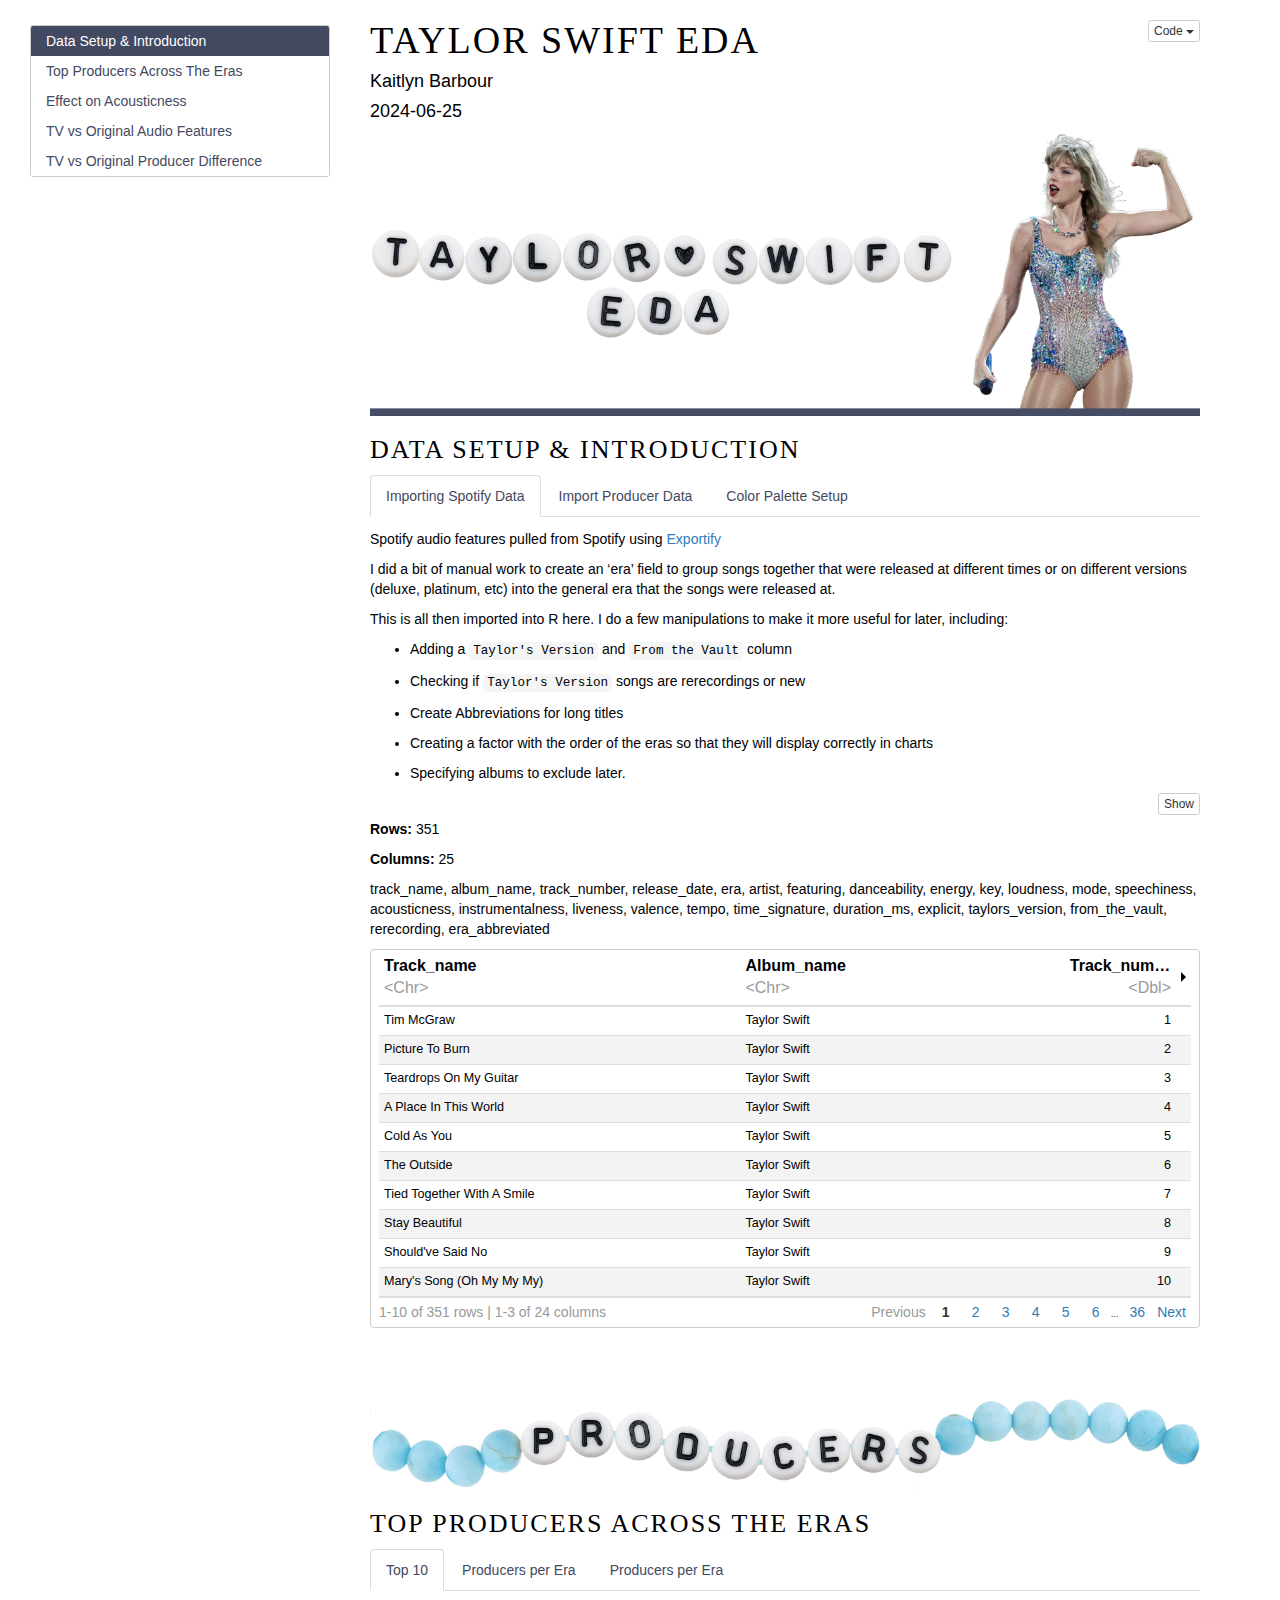
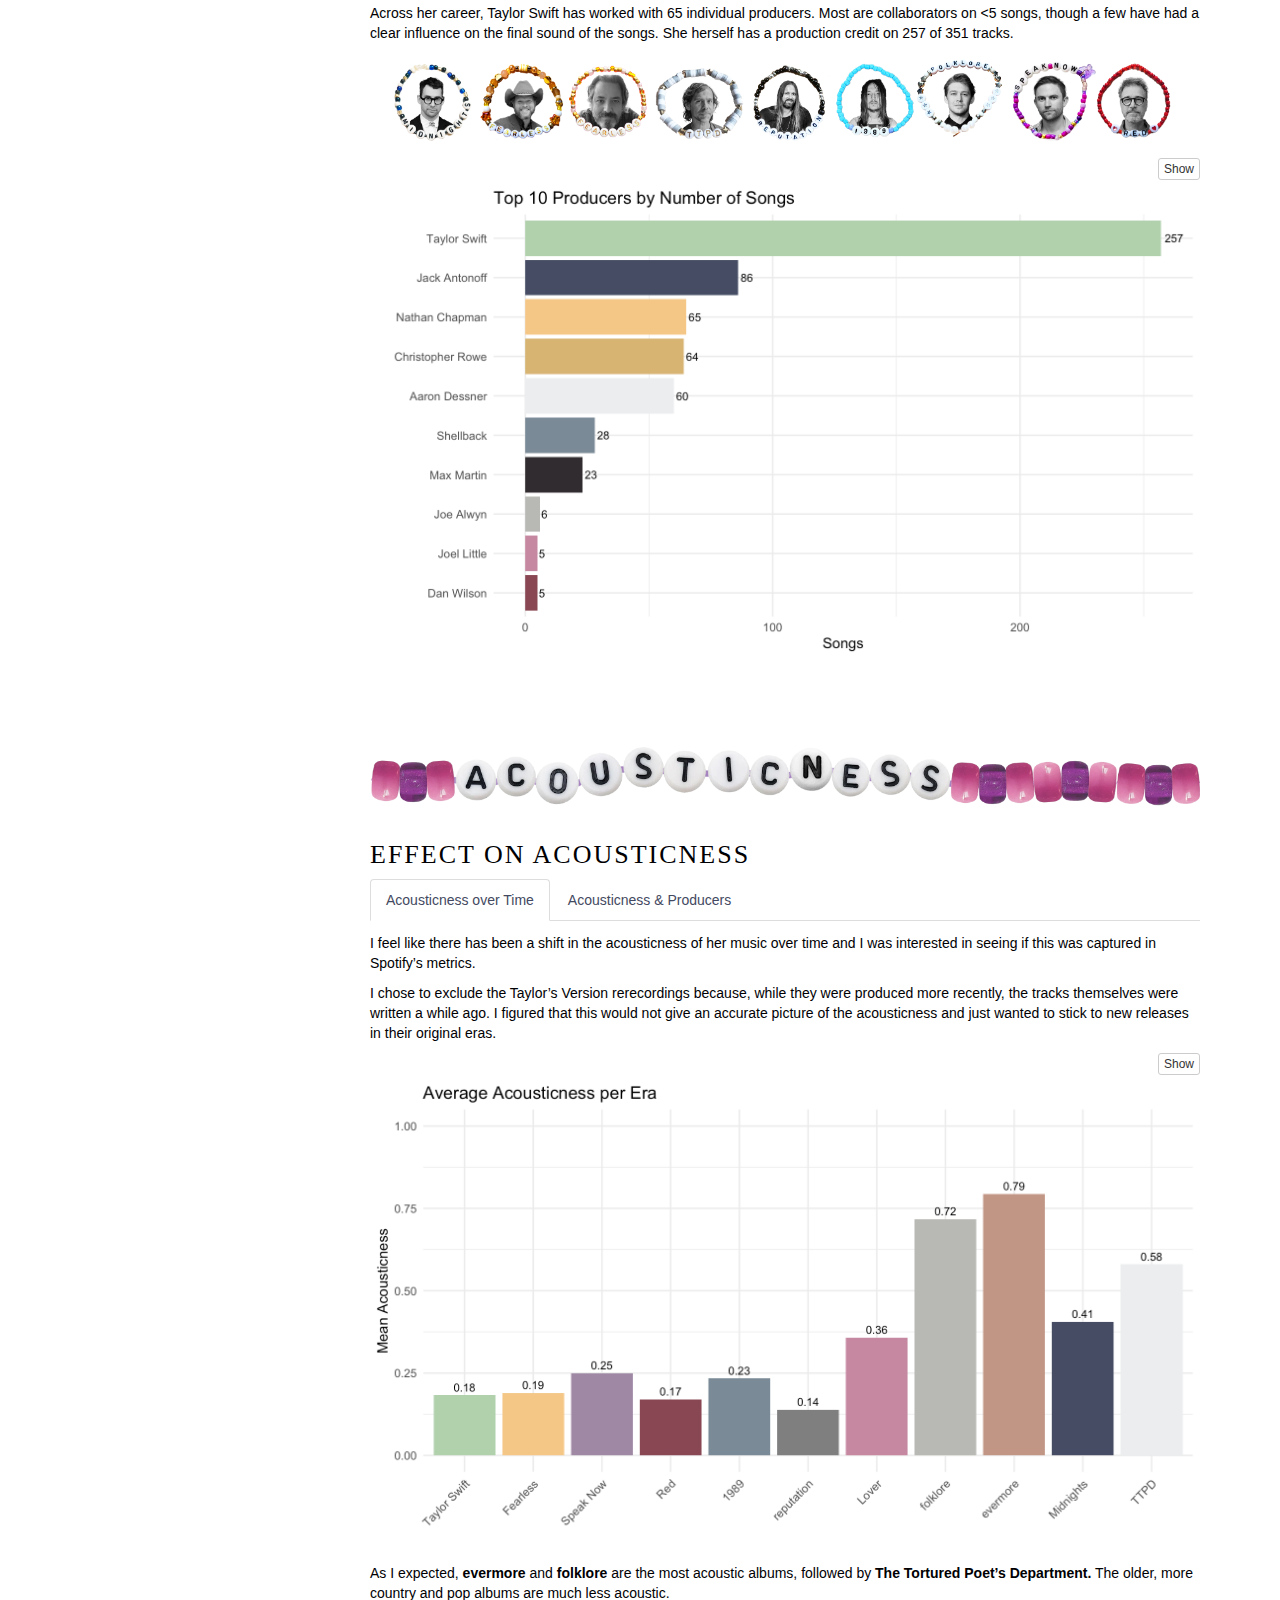
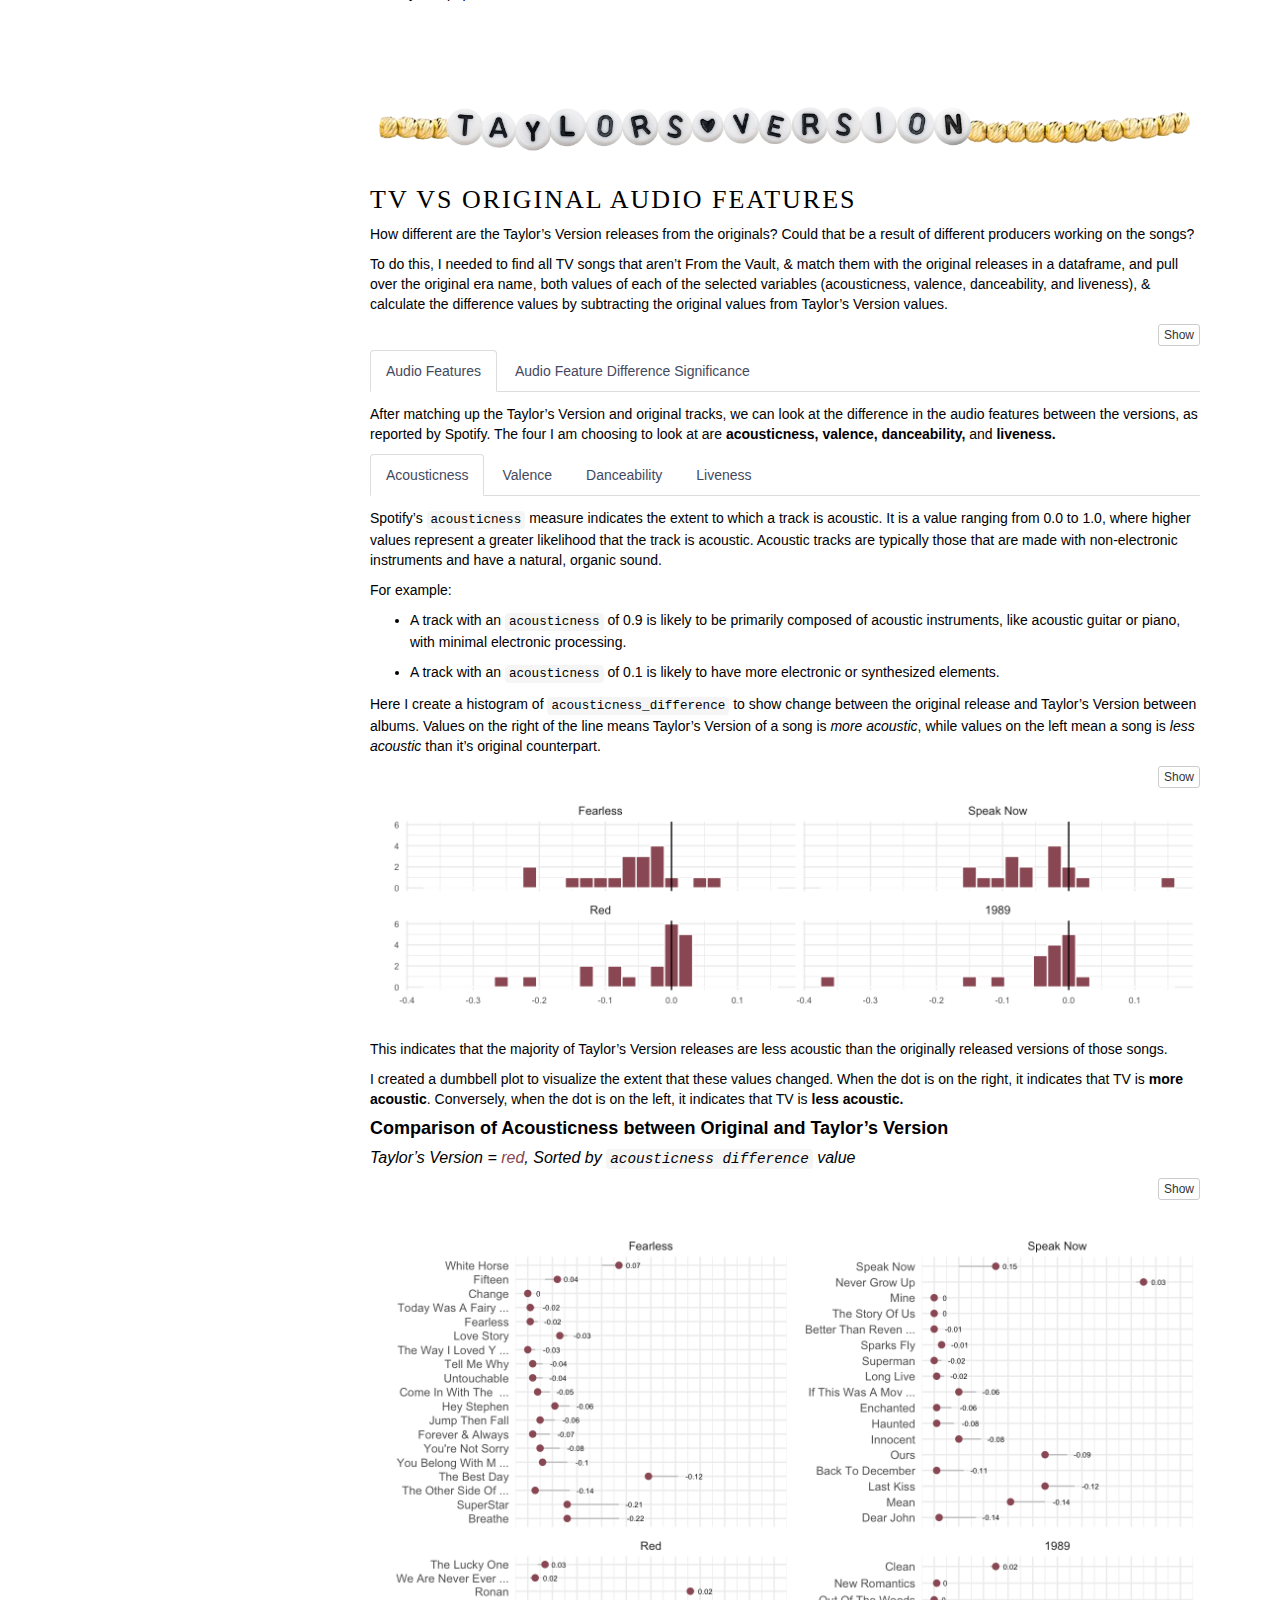
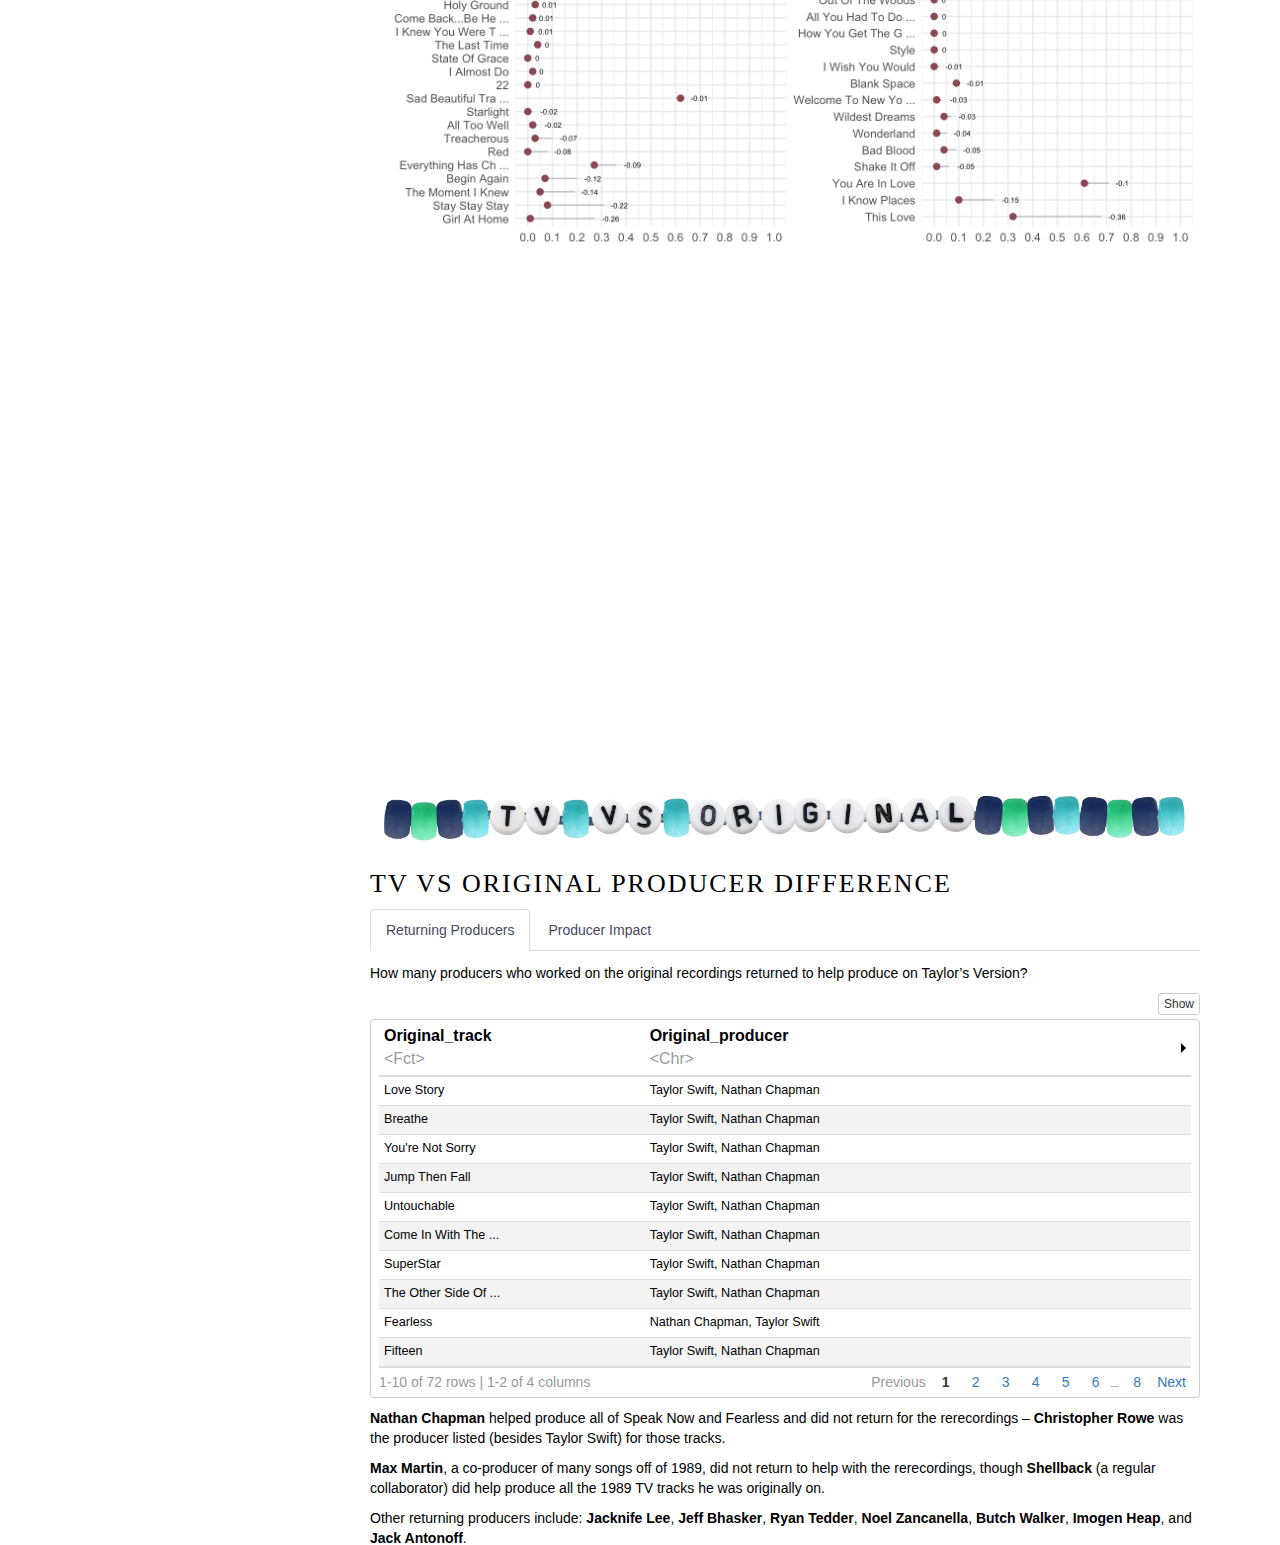
==== commit 114aed64: "updating with most recent build" ====
--- a/docs/index.html
+++ b/docs/index.html
@@ -11,7 +11,7 @@
 
 <meta name="author" content="Kaitlyn Barbour" />
 
-<meta name="date" content="2024-06-24" />
+<meta name="date" content="2024-06-25" />
 
 <title>Taylor Swift EDA</title>
 
@@ -263,7 +263,7 @@
 
 <h1 class="title toc-ignore">Taylor Swift EDA</h1>
 <h4 class="author">Kaitlyn Barbour</h4>
-<h4 class="date">2024-06-24</h4>
+<h4 class="date">2024-06-25</h4>
 
 </div>
 
@@ -622,8 +622,8 @@
 }
 
 remove_boxplot_outliers(ggplotly(BOXPLOT_PRODUCER_ACOUSTICNESS))</code></pre>
-<div class="plotly html-widget html-fill-item" id="htmlwidget-3745de8702d47df24654" style="width:840px;height:480px;"></div>
-<script type="application/json" data-for="htmlwidget-3745de8702d47df24654">{"x":{"data":[{"x":[1,1,1,1,1,1,1,1,1,1,1,1,1,1,1,1,1,1,1,1,1,1,1,1,1,1,1,1,1,1,1,1,1,1,1,1,1,1,1,1,1,1,1,1,1,1,1,1,1,1,1,1,1,1,1,1,1,1,1,1],"y":[0.48099999999999998,0.159,0.96399999999999997,0.016400000000000001,0.14799999999999999,0.81899999999999995,0.878,0.61699999999999999,0.87,0.80100000000000005,0.75,0.58899999999999997,0.72699999999999998,0.81599999999999995,0.76700000000000002,0.90400000000000003,0.81999999999999995,0.72599999999999998,0.83499999999999996,0.435,0.89700000000000002,0.52500000000000002,0.81699999999999995,0.41799999999999998,0.68000000000000005,0.69599999999999995,0.82799999999999996,0.85499999999999998,0.85899999999999999,0.81699999999999995,0.876,0.92000000000000004,0.214,0.88800000000000001,0.76900000000000002,0.435,0.38400000000000001,0.86899999999999999,0.20300000000000001,0.66000000000000003,0.84899999999999998,0.76100000000000001,0.76800000000000002,0.76100000000000001,0.0315,0.66200000000000003,0.67000000000000004,0.79700000000000004,0.61299999999999999,0.77900000000000003,0.88900000000000001,0.52800000000000002,0.83299999999999996,0.77500000000000002,0.16700000000000001,0.73499999999999999,0.93700000000000006,0.59999999999999998,0.91600000000000004,0.76300000000000001],"hoverinfo":"none","type":"box","fillcolor":"rgba(236,237,238,0.7)","marker":{"opacity":0},"line":{"color":"rgba(51,51,51,1)","width":1.8897637795275593},"name":"Aaron Dessner","legendgroup":"Aaron Dessner","showlegend":true,"xaxis":"x","yaxis":"y","frame":null},{"x":[2,2,2,2,2,2],"y":[0.76100000000000001,0.81399999999999995,0.312,0.58899999999999997,0.86199999999999999,0.55300000000000005],"hoverinfo":"none","type":"box","fillcolor":"rgba(184,184,180,0.7)","marker":{"opacity":0},"line":{"color":"rgba(51,51,51,1)","width":1.8897637795275593},"name":"Joe Alwyn","legendgroup":"Joe Alwyn","showlegend":true,"xaxis":"x","yaxis":"y","frame":null},{"x":[3,3,3,3,3,3,3,3,3,3,3,3,3,3,3,3,3,3,3,3,3,3,3,3,3,3,3,3,3,3,3,3,3,3,3,3,3,3,3,3,3,3,3,3,3,3,3,3,3,3,3,3,3,3,3,3,3,3,3,3,3,3,3,3,3,3,3,3,3,3,3,3,3,3,3,3,3,3,3,3,3,3,3,3,3,3],"y":[0.062300000000000001,0.22500000000000001,0.71699999999999997,0.00164,0.23599999999999999,0.45400000000000001,0.42299999999999999,0.92100000000000004,0.60999999999999999,0.00074299999999999995,0.0246,0.186,0.0035400000000000002,0.96699999999999997,0.060900000000000003,0.078200000000000006,0.55100000000000005,0.059400000000000001,0.032899999999999999,0.015599999999999999,0.55300000000000005,0.20499999999999999,0.80600000000000005,0.156,0.0088900000000000003,0.115,0.81399999999999995,0.68600000000000005,0.61199999999999999,0.52900000000000003,0.70499999999999996,0.20399999999999999,0.20699999999999999,0.053800000000000001,0.00053700000000000004,0.14799999999999999,0.157,0.83699999999999997,0.16200000000000001,0.29999999999999999,0.70499999999999996,0.066000000000000003,0.51400000000000001,0.70699999999999996,0.015800000000000002,0.33400000000000002,0.58899999999999997,0.497,0.312,0.38400000000000001,0.36199999999999999,0.0046499999999999996,0.11600000000000001,0.309,0.0129,0.12,0.78100000000000003,0.433,0.67500000000000004,0.79000000000000004,0.63900000000000001,0.11700000000000001,0.041000000000000002,0.40799999999999997,0.86199999999999999,0.53400000000000003,0.052200000000000003,0.27400000000000002,0.82999999999999996,0.80400000000000005,0.16,0.90700000000000003,0.25600000000000001,0.69199999999999995,0.54500000000000004,0.84199999999999997,0.49199999999999999,0.80800000000000005,0.73599999999999999,0.16300000000000001,0.058599999999999999,0.064799999999999996,0.32600000000000001,0.318,0.20999999999999999,0.622],"hoverinfo":"none","type":"box","fillcolor":"rgba(69,77,100,0.7)","marker":{"opacity":0},"line":{"color":"rgba(51,51,51,1)","width":1.8897637795275593},"name":"Jack Antonoff","legendgroup":"Jack Antonoff","showlegend":true,"xaxis":"x","yaxis":"y","frame":null},{"x":[4,4,4,4,4,4,4,4,4,4,4,4,4,4,4,4,4,4,4,4,4,4,4,4,4,4,4,4,4,4,4,4,4,4,4,4,4,4,4,4,4,4,4,4,4,4,4,4,4,4,4,4,4,4,4,4,4,4,4,4,4,4,4,4,4,4,4,4,4,4,4,4,4,4,4,4,4,4,4,4,4,4,4,4,4,4,4,4,4,4,4,4,4,4,4,4,4,4,4,4,4,4,4,4,4,4,4,4,4,4,4,4,4,4,4,4,4,4,4,4,4,4,4,4,4,4,4,4,4,4,4,4,4,4,4,4,4,4,4,4,4,4,4,4,4,4,4,4,4,4,4,4,4,4,4,4,4,4,4,4,4,4,4,4,4,4,4,4,4,4,4,4,4,4,4,4,4,4,4,4,4,4,4,4,4,4,4,4,4,4,4,4,4,4,4,4,4,4,4,4,4,4,4,4,4,4,4,4,4,4,4,4,4,4,4,4,4,4,4,4,4,4,4,4,4,4,4,4,4,4,4,4,4,4,4,4,4,4,4,4,4,4,4,4,4,4,4,4,4,4,4,4,4,4,4,4,4],"y":[0.36699999999999999,0.111,0.032199999999999999,0.85199999999999998,0.090700000000000003,0.086800000000000002,0.058299999999999998,0.157,0.0047099999999999998,0.373,0.30199999999999999,0.13,0.16400000000000001,0.0047800000000000004,0.060600000000000001,0.00265,0.53700000000000003,0.073899999999999993,0.11700000000000001,0.072800000000000004,0.095000000000000001,0.16800000000000001,0.16600000000000001,0.84199999999999997,0.45200000000000001,0.0072700000000000004,0.0066699999999999997,0.030700000000000002,0.0088900000000000003,0.028000000000000001,0.64600000000000002,0.036400000000000002,0.19900000000000001,0.61099999999999999,0.66400000000000003,0.748,0.00019699999999999999,0.063100000000000003,0.077299999999999994,0.053800000000000001,0.90700000000000003,0.000328,0.81899999999999995,0.038199999999999998,0.16600000000000001,0.59999999999999998,0.013899999999999999,0.017299999999999999,0.186,0.307,0.082600000000000007,0.63200000000000001,0.56999999999999995,0.021299999999999999,0.035999999999999997,0.187,0.031699999999999999,0.97099999999999997,0.27200000000000002,0.0848,0.026800000000000001,0.113,0.00164,0.058599999999999999,0.55300000000000005,0.36199999999999999,0.074999999999999997,0.00074299999999999995,0.034799999999999998,0.29999999999999999,0.86199999999999999,0.66300000000000003,0.80400000000000005,0.66100000000000003,0.078200000000000006,0.214,0.015800000000000002,0.81699999999999995,0.58899999999999997,0.062300000000000001,0.38400000000000001,0.16700000000000001,0.84199999999999997,0.16900000000000001,0.67800000000000005,0.245,0.23200000000000001,0.27400000000000002,0.099900000000000003,0.25,0.70699999999999996,0.90400000000000003,0.60999999999999999,0.82899999999999996,0.23599999999999999,0.71699999999999997,0.060900000000000003,0.0092899999999999996,0.80100000000000005,0.81899999999999995,0.93700000000000006,0.040599999999999997,0.42299999999999999,0.20399999999999999,0.70499999999999996,0.13,0.052699999999999997,0.0104,0.16200000000000001,0.186,0.064799999999999996,0.012200000000000001,0.51400000000000001,0.11600000000000001,0.33400000000000002,0.067900000000000002,0.96699999999999997,0.36899999999999999,0.54500000000000004,0.0246,0.00065600000000000001,0.156,0.0046499999999999996,0.022200000000000001,0.11600000000000001,0.053800000000000001,0.61199999999999999,0.0033,0.032899999999999999,0.023099999999999999,0.015599999999999999,0.48799999999999999,0.92100000000000004,0.00019100000000000001,0.41199999999999998,0.033000000000000002,0.52800000000000002,0.44900000000000001,0.40799999999999997,0.81399999999999995,0.12,0.70499999999999996,0.49199999999999999,0.29799999999999999,0.11700000000000001,0.027900000000000001,0.076700000000000004,0.0135,0.84899999999999998,0.0044400000000000004,0.22500000000000001,0.025100000000000001,0.0094199999999999996,0.0129,0.088499999999999995,0.78100000000000003,0.00042099999999999999,0.45400000000000001,0.69199999999999995,0.0024399999999999999,0.20300000000000001,0.00192,0.81999999999999995,0.73599999999999999,0.13,0.012,0.81699999999999995,0.80800000000000005,0.433,0.10100000000000001,0.059999999999999998,0.0066699999999999997,0.0032399999999999998,0.44700000000000001,0.86899999999999999,0.0167,0.0067499999999999999,0.309,0.018100000000000002,0.115,0.016400000000000001,0.66200000000000003,0.68600000000000005,0.27100000000000002,0.157,0.76100000000000001,0.105,0.81599999999999995,0.312,0.049399999999999999,0.53400000000000003,0.79700000000000004,0.052200000000000003,0.16300000000000001,0.0062100000000000002,0.76300000000000001,0.106,0.00053700000000000004,0.41799999999999998,0.0097599999999999996,0.0436,0.311,0.0121,0.0035400000000000002,0.25600000000000001,0.92000000000000004,0.72599999999999998,0.82999999999999996,0.0019599999999999999,0.318,0.435,0.159,0.041000000000000002,0.497,0.68000000000000005,0.14799999999999999,0.047399999999999998,0.83699999999999997,0.85099999999999998,0.80600000000000005,0.062300000000000001,0.036200000000000003,0.70699999999999996,0.20699999999999999,0.55100000000000005,0.023599999999999999,0.316,0.00044299999999999998,0.77100000000000002,0.157,0.012200000000000001,0.156,0.20999999999999999,0.0315,0.0030999999999999999,0.0129,0.248,0.32600000000000001,0.79000000000000004,0.63900000000000001,0.89700000000000002,0.622,0.82799999999999996,0.77900000000000003,0.61699999999999999,0.77500000000000002,0.76700000000000002,0.61299999999999999,0.066000000000000003,0.00075199999999999996,0.67500000000000004,0.20499999999999999,0.017100000000000001,0.16,0.00108,0.622,0.00088599999999999996],"hoverinfo":"none","type":"box","fillcolor":"rgba(177,209,173,0.7)","marker":{"opacity":0},"line":{"color":"rgba(51,51,51,1)","width":1.8897637795275593},"name":"Taylor Swift","legendgroup":"Taylor Swift","showlegend":true,"xaxis":"x","yaxis":"y","frame":null},{"x":[5,5,5,5,5,5,5,5,5,5,5,5,5,5,5,5,5,5,5,5,5,5,5,5,5,5,5,5,5,5,5,5,5,5,5,5,5,5,5,5,5,5,5,5,5,5,5,5,5,5,5,5,5,5,5,5,5,5,5,5,5,5,5,5,5],"y":[0.57499999999999996,0.17299999999999999,0.28799999999999998,0.050999999999999997,0.217,0.52500000000000002,0.086800000000000002,0.0103,0.0177,0.111,0.0402,0.030700000000000002,0.157,0.00265,0.373,0.039600000000000003,0.13,0.013899999999999999,0.111,0.072800000000000004,0.058299999999999998,0.16800000000000001,0.85199999999999998,0.30199999999999999,0.086800000000000002,0.16400000000000001,0.36699999999999999,0.67800000000000005,0.16900000000000001,0.036400000000000002,0.11700000000000001,0.017299999999999999,0.113,0.307,0.16600000000000001,0.63200000000000001,0.0072700000000000004,0.021299999999999999,0.0047800000000000004,0.187,0.060600000000000001,0.038199999999999998,0.032199999999999999,0.16600000000000001,0.090700000000000003,0.095000000000000001,0.61099999999999999,0.748,0.0047099999999999998,0.45200000000000001,0.063100000000000003,0.073899999999999993,0.0066699999999999997,0.81899999999999995,0.53700000000000003,0.186,0.66400000000000003,0.19900000000000001,0.026800000000000001,0.56999999999999995,0.077299999999999994,0.082600000000000007,0.27200000000000002,0.035999999999999997,0.00019699999999999999],"hoverinfo":"none","type":"box","fillcolor":"rgba(245,199,135,0.7)","marker":{"opacity":0},"line":{"color":"rgba(51,51,51,1)","width":1.8897637795275593},"name":"Nathan Chapman","legendgroup":"Nathan Chapman","showlegend":true,"xaxis":"x","yaxis":"y","frame":null},{"x":[6,6,6,6,6,6,6,6,6,6,6,6,6,6,6,6,6,6,6,6,6,6,6,6,6,6,6,6,6,6,6,6,6,6,6,6,6,6,6,6,6,6,6,6,6,6,6,6,6,6,6,6,6,6,6,6,6,6,6,6,6,6,6,6],"y":[0.0167,0.031699999999999999,0.00065600000000000001,0.0135,0.088499999999999995,0.0019599999999999999,0.66300000000000003,0.0121,0.0097599999999999996,0.027900000000000001,0.00042099999999999999,0.062300000000000001,0.0848,0.0067499999999999999,0.13,0.022200000000000001,0.0104,0.053800000000000001,0.11600000000000001,0.622,0.036200000000000003,0.00044299999999999998,0.36899999999999999,0.48799999999999999,0.44700000000000001,0.00019100000000000001,0.156,0.047399999999999998,0.44900000000000001,0.012200000000000001,0.0030999999999999999,0.81899999999999995,0.0033,0.106,0.023099999999999999,0.316,0.0032399999999999998,0.105,0.074999999999999997,0.012200000000000001,0.049399999999999999,0.0044400000000000004,0.018100000000000002,0.025100000000000001,0.66100000000000003,0.0062100000000000002,0.040599999999999997,0.157,0.00075199999999999996,0.023599999999999999,0.0436,0.311,0.77100000000000002,0.00192,0.000328,0.85099999999999998,0.00108,0.012,0.0129,0.00088599999999999996,0.248,0.10100000000000001,0.017100000000000001,0.0066699999999999997],"hoverinfo":"none","type":"box","fillcolor":"rgba(215,180,114,0.7)","marker":{"opacity":0},"line":{"color":"rgba(51,51,51,1)","width":1.8897637795275593},"name":"Christopher Rowe","legendgroup":"Christopher Rowe","showlegend":true,"xaxis":"x","yaxis":"y","frame":null},{"x":[7,7,7,7,7,7,7,7,7,7,7,7,7,7,7,7,7,7,7,7,7,7,7],"y":[0.0046299999999999996,0.0095700000000000004,0.80100000000000005,0.0024499999999999999,0.0045399999999999998,0.071300000000000002,0.064699999999999994,0.060400000000000002,0.0084499999999999992,0.00364,0.067900000000000002,0.10299999999999999,0.106,0.0088199999999999997,0.052699999999999997,0.088499999999999995,0.122,0.216,0.00215,0.069199999999999998,0.0020100000000000001,0.049299999999999997,0.029399999999999999],"hoverinfo":"none","type":"box","fillcolor":"rgba(49,44,46,0.7)","marker":{"opacity":0},"line":{"color":"rgba(51,51,51,1)","width":1.8897637795275593},"name":"Max Martin","legendgroup":"Max Martin","showlegend":true,"xaxis":"x","yaxis":"y","frame":null},{"x":[8,8,8,8,8,8,8,8,8,8,8,8,8,8,8,8,8,8,8,8,8,8,8,8,8,8,8,8],"y":[0.122,0.031699999999999999,0.0046299999999999996,0.10299999999999999,0.0020100000000000001,0.80100000000000005,0.067900000000000002,0.0024499999999999999,0.064699999999999994,0.00044299999999999998,0.052699999999999997,0.069199999999999998,0.0045399999999999998,0.0095700000000000004,0.0018799999999999999,0.029399999999999999,0.00215,0.060400000000000002,0.00364,0.0436,0.216,0.088499999999999995,0.0084499999999999992,0.071300000000000002,0.0129,0.106,0.0088199999999999997,0.049299999999999997],"hoverinfo":"none","type":"box","fillcolor":"rgba(122,138,150,0.7)","marker":{"opacity":0},"line":{"color":"rgba(51,51,51,1)","width":1.8897637795275593},"name":"Shellback","legendgroup":"Shellback","showlegend":true,"xaxis":"x","yaxis":"y","frame":null},{"x":[9,9,9,9,9],"y":[0.0047099999999999998,0.10100000000000001,0.17499999999999999,0.0344,0.015800000000000002],"hoverinfo":"none","type":"box","fillcolor":"rgba(136,71,82,0.7)","marker":{"opacity":0},"line":{"color":"rgba(51,51,51,1)","width":1.8897637795275593},"name":"Dan Wilson","legendgroup":"Dan Wilson","showlegend":true,"xaxis":"x","yaxis":"y","frame":null},{"x":[10,10,10,10,10],"y":[0.033000000000000002,0.0024399999999999999,0.076700000000000004,0.0092899999999999996,0.028000000000000001],"hoverinfo":"none","type":"box","fillcolor":"rgba(198,135,160,0.7)","marker":{"opacity":0},"line":{"color":"rgba(51,51,51,1)","width":1.8897637795275593},"name":"Joel Little","legendgroup":"Joel Little","showlegend":true,"xaxis":"x","yaxis":"y","frame":null},{"x":[1.0668632837943732,0.8115443903952837,1.0462983804754913,1.1584983788430692,0.87417158223688607,0.97215683357790117,1.0511883721686899,0.97207451835274694,0.86392889497801661,1.0836791356094182,0.95879244385287166,0.91422423757612703,0.8047796448692679,0.98026718609035013,0.91263704132288692,1.1907854270190001,1.0902165130712091,1.0140245508402586,0.83688907325267792,0.82356972210109236,1.060657000914216,1.1588566602207719,1.0094047788530589,1.0059448492713272,1.1141919327899814,1.1511639307253063,0.92519800718873735,0.86877396851778033,1.020688326191157,1.0129506367258727,1.1590656701475381,0.91978895496577029,1.16585124572739,0.90848084539175034,1.1002733350731433,1.0282222314737737,0.89290741253644224,1.0071557535789908,1.0453678532503545,1.0287676864303648,1.1647000671364367,1.129822524636984,1.0137758173048497,1.1766021709889174,1.1173501126468182,0.84698144160211086,0.87489089136943221,1.1813947787508368,1.1366868816316127,1.1470921322703362,0.95458348877727983,1.0783356052823365,0.98620888628065584,1.1678598213940858,1.1431539714336396,1.1811651950702071,0.99509850479662421,1.1824490622617305,0.88443747255951166,1.0989432253874838],"y":[0.75000138211663325,0.52499780790039896,0.48100202003661802,0.76100173836714069,0.88799827068842618,0.85899922900794701,0.67000075231217149,0.72700236313959177,0.58899783111829751,0.91600163635370735,0.9639998176774971,0.83299984298262142,0.91999791211230719,0.73500180824453154,0.87799985372425726,0.41799792261964192,0.87000171784465874,0.69599983213904604,0.81899925381811223,0.85500062961859702,0.76800091119260006,0.65999832130393654,0.87599999380689342,0.83499872187438384,0.93700165395013957,0.76900128239456977,0.80099875507471563,0.81600035960050588,0.84900038586858917,0.43499959990656784,0.88900026076535954,0.21399981762840486,0.81700188407314078,0.1669993196998924,0.8170001763349104,0.90399986761652984,0.2030003120023422,0.72599774963902608,0.4349985952419933,0.14800104970830752,0.016402008772342654,0.15900194787804522,0.61700110012846476,0.76100107429851926,0.38400074576705734,0.8690003086703938,0.52800001698976906,0.66199820487812688,0.68000236699717942,0.77899866275065399,0.79700017261719669,0.031497659916995463,0.76300231283314224,0.6130010638077863,0.8280014277102079,0.81999850920871975,0.76700028653484587,0.59999957857261599,0.77499857876970291,0.8970001662931133],"text":["producer: Aaron Dessner<br />acousticness: 0.750000<br />producer: Aaron Dessner<br /><b><br /> the 1 <br /><\/b> folklore","producer: Aaron Dessner<br />acousticness: 0.525000<br />producer: Aaron Dessner<br /><b><br /> cardigan <br /><\/b> folklore","producer: Aaron Dessner<br />acousticness: 0.481000<br />producer: Aaron Dessner<br /><b><br /> the last great american dynasty <br /><\/b> folklore","producer: Aaron Dessner<br />acousticness: 0.761000<br />producer: Aaron Dessner<br /><b><br /> exile <br /><\/b> folklore","producer: Aaron Dessner<br />acousticness: 0.888000<br />producer: Aaron Dessner<br /><b><br /> seven <br /><\/b> folklore","producer: Aaron Dessner<br />acousticness: 0.859000<br />producer: Aaron Dessner<br /><b><br /> invisible string <br /><\/b> folklore","producer: Aaron Dessner<br />acousticness: 0.670000<br />producer: Aaron Dessner<br /><b><br /> mad woman <br /><\/b> folklore","producer: Aaron Dessner<br />acousticness: 0.727000<br />producer: Aaron Dessner<br /><b><br /> epiphany <br /><\/b> folklore","producer: Aaron Dessner<br />acousticness: 0.589000<br />producer: Aaron Dessner<br /><b><br /> betty <br /><\/b> folklore","producer: Aaron Dessner<br />acousticness: 0.916000<br />producer: Aaron Dessner<br /><b><br /> peace <br /><\/b> folklore","producer: Aaron Dessner<br />acousticness: 0.964000<br />producer: Aaron Dessner<br /><b><br /> hoax <br /><\/b> folklore","producer: Aaron Dessner<br />acousticness: 0.833000<br />producer: Aaron Dessner<br /><b><br /> willow <br /><\/b> evermore","producer: Aaron Dessner<br />acousticness: 0.920000<br />producer: Aaron Dessner<br /><b><br /> champagne problems <br /><\/b> evermore","producer: Aaron Dessner<br />acousticness: 0.735000<br />producer: Aaron Dessner<br /><b><br /> tis the damn season <br /><\/b> evermore","producer: Aaron Dessner<br />acousticness: 0.878000<br />producer: Aaron Dessner<br /><b><br /> tolerate it <br /><\/b> evermore","producer: Aaron Dessner<br />acousticness: 0.418000<br />producer: Aaron Dessner<br /><b><br /> no body, no crime <br /><\/b> evermore","producer: Aaron Dessner<br />acousticness: 0.870000<br />producer: Aaron Dessner<br /><b><br /> happiness <br /><\/b> evermore","producer: Aaron Dessner<br />acousticness: 0.696000<br />producer: Aaron Dessner<br /><b><br /> dorothea <br /><\/b> evermore","producer: Aaron Dessner<br />acousticness: 0.819000<br />producer: Aaron Dessner<br /><b><br /> coney island <br /><\/b> evermore","producer: Aaron Dessner<br />acousticness: 0.855000<br />producer: Aaron Dessner<br /><b><br /> ivy <br /><\/b> evermore","producer: Aaron Dessner<br />acousticness: 0.768000<br />producer: Aaron Dessner<br /><b><br /> cowboy like me <br /><\/b> evermore","producer: Aaron Dessner<br />acousticness: 0.660000<br />producer: Aaron Dessner<br /><b><br /> long story short <br /><\/b> evermore","producer: Aaron Dessner<br />acousticness: 0.876000<br />producer: Aaron Dessner<br /><b><br /> marjorie <br /><\/b> evermore","producer: Aaron Dessner<br />acousticness: 0.835000<br />producer: Aaron Dessner<br /><b><br /> closure <br /><\/b> evermore","producer: Aaron Dessner<br />acousticness: 0.937000<br />producer: Aaron Dessner<br /><b><br /> evermore <br /><\/b> evermore","producer: Aaron Dessner<br />acousticness: 0.769000<br />producer: Aaron Dessner<br /><b><br /> right where you left me <br /><\/b> evermore","producer: Aaron Dessner<br />acousticness: 0.801000<br />producer: Aaron Dessner<br /><b><br /> it's time to go <br /><\/b> evermore","producer: Aaron Dessner<br />acousticness: 0.816000<br />producer: Aaron Dessner<br /><b><br /> You All Over Me (Taylor's Version) [From The Vault] <br /><\/b> Fearless (TV)","producer: Aaron Dessner<br />acousticness: 0.849000<br />producer: Aaron Dessner<br /><b><br /> We Were Happy (Taylor's Version) [From The Vault] <br /><\/b> Fearless (TV)","producer: Aaron Dessner<br />acousticness: 0.435000<br />producer: Aaron Dessner<br /><b><br /> Renegade <br /><\/b> Collaboration/Project","producer: Aaron Dessner<br />acousticness: 0.889000<br />producer: Aaron Dessner<br /><b><br /> Birch <br /><\/b> Collaboration/Project","producer: Aaron Dessner<br />acousticness: 0.214000<br />producer: Aaron Dessner<br /><b><br /> Better Man (Taylor's Version) [From The Vault] <br /><\/b> Red (TV)","producer: Aaron Dessner<br />acousticness: 0.817000<br />producer: Aaron Dessner<br /><b><br /> Nothing New (Taylor's Version) [From The Vault] <br /><\/b> Red (TV)","producer: Aaron Dessner<br />acousticness: 0.167000<br />producer: Aaron Dessner<br /><b><br /> I Bet You Think About Me (Taylor's Version) [From The Vault] <br /><\/b> Red (TV)","producer: Aaron Dessner<br />acousticness: 0.817000<br />producer: Aaron Dessner<br /><b><br /> Run (Taylor's Version) [From The Vault] <br /><\/b> Red (TV)","producer: Aaron Dessner<br />acousticness: 0.904000<br />producer: Aaron Dessner<br /><b><br /> Carolina <br /><\/b> Standalone","producer: Aaron Dessner<br />acousticness: 0.203000<br />producer: Aaron Dessner<br /><b><br /> The Great War <br /><\/b> Midnights","producer: Aaron Dessner<br />acousticness: 0.726000<br />producer: Aaron Dessner<br /><b><br /> High Infidelity <br /><\/b> Midnights","producer: Aaron Dessner<br />acousticness: 0.435000<br />producer: Aaron Dessner<br /><b><br /> Would've, Could've, Should've <br /><\/b> Midnights","producer: Aaron Dessner<br />acousticness: 0.148000<br />producer: Aaron Dessner<br /><b><br /> Hits Different <br /><\/b> Midnights","producer: Aaron Dessner<br />acousticness: 0.016400<br />producer: Aaron Dessner<br /><b><br /> Electric Touch (Taylor's Version) [From The Vault] <br /><\/b> Speak Now (TV)","producer: Aaron Dessner<br />acousticness: 0.159000<br />producer: Aaron Dessner<br /><b><br /> When Emma Falls In Love (Taylor's Version) [From The Vault] <br /><\/b> Speak Now (TV)","producer: Aaron Dessner<br />acousticness: 0.617000<br />producer: Aaron Dessner<br /><b><br /> Foolish One (Taylor's Version) [From The Vault] <br /><\/b> Speak Now (TV)","producer: Aaron Dessner<br />acousticness: 0.761000<br />producer: Aaron Dessner<br /><b><br /> So Long, London <br /><\/b> TTPD","producer: Aaron Dessner<br />acousticness: 0.384000<br />producer: Aaron Dessner<br /><b><br /> But Daddy I Love Him <br /><\/b> TTPD","producer: Aaron Dessner<br />acousticness: 0.869000<br />producer: Aaron Dessner<br /><b><br /> loml <br /><\/b> TTPD","producer: Aaron Dessner<br />acousticness: 0.528000<br />producer: Aaron Dessner<br /><b><br /> The Smallest Man Who Ever Lived <br /><\/b> TTPD","producer: Aaron Dessner<br />acousticness: 0.662000<br />producer: Aaron Dessner<br /><b><br /> Clara Bow <br /><\/b> TTPD","producer: Aaron Dessner<br />acousticness: 0.680000<br />producer: Aaron Dessner<br /><b><br /> The Albatross <br /><\/b> TTPD","producer: Aaron Dessner<br />acousticness: 0.779000<br />producer: Aaron Dessner<br /><b><br /> Chloe or Sam or Sophia or Marcus <br /><\/b> TTPD","producer: Aaron Dessner<br />acousticness: 0.797000<br />producer: Aaron Dessner<br /><b><br /> How Did It End? <br /><\/b> TTPD","producer: Aaron Dessner<br />acousticness: 0.031500<br />producer: Aaron Dessner<br /><b><br /> So High School <br /><\/b> TTPD","producer: Aaron Dessner<br />acousticness: 0.763000<br />producer: Aaron Dessner<br /><b><br /> I Hate It Here <br /><\/b> TTPD","producer: Aaron Dessner<br />acousticness: 0.613000<br />producer: Aaron Dessner<br /><b><br /> thanK you aIMee <br /><\/b> TTPD","producer: Aaron Dessner<br />acousticness: 0.828000<br />producer: Aaron Dessner<br /><b><br /> The Prophecy <br /><\/b> TTPD","producer: Aaron Dessner<br />acousticness: 0.820000<br />producer: Aaron Dessner<br /><b><br /> Cassandra <br /><\/b> TTPD","producer: Aaron Dessner<br />acousticness: 0.767000<br />producer: Aaron Dessner<br /><b><br /> Peter <br /><\/b> TTPD","producer: Aaron Dessner<br />acousticness: 0.600000<br />producer: Aaron Dessner<br /><b><br /> The Bolter <br /><\/b> TTPD","producer: Aaron Dessner<br />acousticness: 0.775000<br />producer: Aaron Dessner<br /><b><br /> Robin <br /><\/b> TTPD","producer: Aaron Dessner<br />acousticness: 0.897000<br />producer: Aaron Dessner<br /><b><br /> The Manuscript <br /><\/b> TTPD"],"type":"scatter","mode":"markers","marker":{"autocolorscale":false,"color":"rgba(236,237,238,1)","opacity":1,"size":5.6692913385826778,"symbol":"circle","line":{"width":1.8897637795275593,"color":"transparent"}},"hoveron":"points","name":"Aaron Dessner","legendgroup":"Aaron Dessner","showlegend":false,"xaxis":"x","yaxis":"y","hoverinfo":"text","frame":null},{"x":[2.1615981543436646,2.0239661908708513,1.803795004542917,2.1227971866726874,1.8462014176882804,2.1833016430959105],"y":[0.76099993398105947,0.81400179871512912,0.553000771540891,0.31200064592221566,0.86200226482204123,0.58900033597387114],"text":["producer: Joe Alwyn<br />acousticness: 0.761000<br />producer: Joe Alwyn<br /><b><br /> exile <br /><\/b> folklore","producer: Joe Alwyn<br />acousticness: 0.814000<br />producer: Joe Alwyn<br /><b><br /> my tears ricochet <br /><\/b> folklore","producer: Joe Alwyn<br />acousticness: 0.553000<br />producer: Joe Alwyn<br /><b><br /> august <br /><\/b> folklore","producer: Joe Alwyn<br />acousticness: 0.312000<br />producer: Joe Alwyn<br /><b><br /> this is me trying <br /><\/b> folklore","producer: Joe Alwyn<br />acousticness: 0.862000<br />producer: Joe Alwyn<br /><b><br /> illicit affairs <br /><\/b> folklore","producer: Joe Alwyn<br />acousticness: 0.589000<br />producer: Joe Alwyn<br /><b><br /> betty <br /><\/b> folklore"],"type":"scatter","mode":"markers","marker":{"autocolorscale":false,"color":"rgba(184,184,180,1)","opacity":1,"size":5.6692913385826778,"symbol":"circle","line":{"width":1.8897637795275593,"color":"transparent"}},"hoveron":"points","name":"Joe Alwyn","legendgroup":"Joe Alwyn","showlegend":false,"xaxis":"x","yaxis":"y","hoverinfo":"text","frame":null},{"x":[3.1458342859521506,2.8390883915126324,2.8141226281411944,2.8621886552311482,3.1080561831593512,3.0628550624474884,3.0955983991734684,2.9093801501207053,2.8606963026337326,3.0767721570096911,3.1552106104791164,3.0334812171757219,2.9893957063555718,2.8532462310045958,3.1208686614409089,2.9311018421314659,3.0854695064015685,2.9057354909367858,2.9646043123677375,3.0203994304873047,3.1646704882383347,3.1456208581104876,3.0217508813366294,3.1738324956037105,2.9801979857496916,2.8905319665558635,2.8994593910872934,3.1671031031757595,3.1176558306440709,3.0835929453372954,3.1989991118200125,3.1761055739596484,3.1039435408078133,2.8745768200606108,2.88900534119457,3.0671656633727253,2.866192626208067,3.1480241210199891,3.1478864359669387,3.184019344765693,2.8078103019855916,3.0887466039508582,2.8806575650349258,3.0489310197532178,3.0258521671406924,3.1831213762983679,3.0045252979733048,2.9872572245076299,2.9843845892697574,3.0697628700174393,2.8841189477592706,3.0324239333160223,2.9571683026850222,3.1424630165100096,3.0244702906347811,2.813306097406894,2.9001685081049802,2.9877771734260024,3.0627055401913821,3.0850129997357727,2.9898099324665965,3.1585953978821637,2.9932624388486149,3.0184065244160592,3.0754189578816296,3.1194894893094895,3.1958228136412798,3.1902609626762568,3.1546903499402106,3.1603877222165466,2.8115642563439907,3.0583164783194663,2.9486179386265574,3.0097813621163367,3.1383894898928704,2.8446649656631053,2.993555132485926,3.0201404627412556,3.0110990460962057,2.9867558456026018,3.031297256797552,3.1418089439161121,2.9778812410309912,2.9682398279197515,2.958619266562164,2.9426312718540428],"y":[0.0016386893033262342,0.00074505128363445397,0.01579822170051709,0.7069976289238914,0.71699923898498563,0.059399958667792754,0.20399919417331963,0.18599925590078831,0.0046483123093295836,0.032898648582555354,0.015600674218454584,0.92099859673660178,0.11999872988950498,0.49199850019949154,0.11699828769823127,0.0088882377383746203,0.012901619018211588,0.78100167092488593,0.45399897462956085,0.024598910249813272,0.9069994807584536,0.73600049531714951,0.80800164367060257,0.43300121243226791,0.81400130338548937,0.68600221806876327,0.55300021608520789,0.31200186205237695,0.86199771165337635,0.58900017570809715,0.84199897792062905,0.82999848224912287,0.16199790283031612,0.22499798418743314,0.51399834314534221,0.33400067988628523,0.053801161674990508,0.25600020933124351,0.27400128253740968,0.23600202253524771,0.060901968847651408,0.11500085852273442,0.70500226802553312,0.4229992783865556,0.70500041021066528,0.20500155466114542,0.15700191431773194,0.064800249934191631,0.80400129901440742,0.078197794507963964,0.96699967647738561,0.54500168100500301,0.83700225204633771,0.11600015045341515,0.31799850861122197,0.49699785698280113,0.14800044665460585,0.80599934389289363,0.062300367162432153,0.5289976120322869,0.058601350445225464,0.3620000708228886,0.3000008212943282,0.0005353267106484622,0.00354197321841158,0.60999912899307906,0.30899912340514141,0.06599769599483013,0.15999827206941283,0.20700141479961387,0.040998123734426503,0.53399966579532177,0.052202068048758439,0.16299910287024641,0.55099875904354678,0.38400004713290781,0.62199788854727489,0.21000111970448232,0.61199957796532134,0.32600038925222158,0.79000209698140067,0.15599984006346501,0.4080023217817984,0.67499792638632961,0.63900193861609145,0.69199923975290201],"text":["producer: Jack Antonoff<br />acousticness: 0.001640<br />producer: Jack Antonoff<br /><b><br /> Sweeter Than Fiction <br /><\/b> Standalone","producer: Jack Antonoff<br />acousticness: 0.000743<br />producer: Jack Antonoff<br /><b><br /> Out Of The Woods <br /><\/b> 1989","producer: Jack Antonoff<br />acousticness: 0.015800<br />producer: Jack Antonoff<br /><b><br /> I Wish You Would <br /><\/b> 1989","producer: Jack Antonoff<br />acousticness: 0.707000<br />producer: Jack Antonoff<br /><b><br /> You Are In Love <br /><\/b> 1989","producer: Jack Antonoff<br />acousticness: 0.717000<br />producer: Jack Antonoff<br /><b><br /> I Wish You Would - Voice Memo <br /><\/b> 1989","producer: Jack Antonoff<br />acousticness: 0.059400<br />producer: Jack Antonoff<br /><b><br /> I Don't Wanna Live Forever <br /><\/b> Collaboration/Project","producer: Jack Antonoff<br />acousticness: 0.204000<br />producer: Jack Antonoff<br /><b><br /> Look What You Made Me Do <br /><\/b> reputation","producer: Jack Antonoff<br />acousticness: 0.186000<br />producer: Jack Antonoff<br /><b><br /> Call It What You Want <br /><\/b> reputation","producer: Jack Antonoff<br />acousticness: 0.004650<br />producer: Jack Antonoff<br /><b><br /> Getaway Car <br /><\/b> reputation","producer: Jack Antonoff<br />acousticness: 0.032900<br />producer: Jack Antonoff<br /><b><br /> Dress <br /><\/b> reputation","producer: Jack Antonoff<br />acousticness: 0.015600<br />producer: Jack Antonoff<br /><b><br /> This Is Why We Can't Have Nice Things <br /><\/b> reputation","producer: Jack Antonoff<br />acousticness: 0.921000<br />producer: Jack Antonoff<br /><b><br /> New Year's Day <br /><\/b> reputation","producer: Jack Antonoff<br />acousticness: 0.120000<br />producer: Jack Antonoff<br /><b><br /> The Archer <br /><\/b> Lover","producer: Jack Antonoff<br />acousticness: 0.492000<br />producer: Jack Antonoff<br /><b><br /> Lover <br /><\/b> Lover","producer: Jack Antonoff<br />acousticness: 0.117000<br />producer: Jack Antonoff<br /><b><br /> Cruel Summer <br /><\/b> Lover","producer: Jack Antonoff<br />acousticness: 0.008890<br />producer: Jack Antonoff<br /><b><br /> I Think He Knows <br /><\/b> Lover","producer: Jack Antonoff<br />acousticness: 0.012900<br />producer: Jack Antonoff<br /><b><br /> Paper Rings <br /><\/b> Lover","producer: Jack Antonoff<br />acousticness: 0.781000<br />producer: Jack Antonoff<br /><b><br /> Cornelia Street <br /><\/b> Lover","producer: Jack Antonoff<br />acousticness: 0.454000<br />producer: Jack Antonoff<br /><b><br /> Death By A Thousand Cuts <br /><\/b> Lover","producer: Jack Antonoff<br />acousticness: 0.024600<br />producer: Jack Antonoff<br /><b><br /> London Boy <br /><\/b> Lover","producer: Jack Antonoff<br />acousticness: 0.907000<br />producer: Jack Antonoff<br /><b><br /> Soon You'll Get Better <br /><\/b> Lover","producer: Jack Antonoff<br />acousticness: 0.736000<br />producer: Jack Antonoff<br /><b><br /> False God <br /><\/b> Lover","producer: Jack Antonoff<br />acousticness: 0.808000<br />producer: Jack Antonoff<br /><b><br /> Daylight <br /><\/b> Lover","producer: Jack Antonoff<br />acousticness: 0.433000<br />producer: Jack Antonoff<br /><b><br /> Lover (Remix) <br /><\/b> Lover","producer: Jack Antonoff<br />acousticness: 0.814000<br />producer: Jack Antonoff<br /><b><br /> my tears ricochet <br /><\/b> folklore","producer: Jack Antonoff<br />acousticness: 0.686000<br />producer: Jack Antonoff<br /><b><br /> mirrorball <br /><\/b> folklore","producer: Jack Antonoff<br />acousticness: 0.553000<br />producer: Jack Antonoff<br /><b><br /> august <br /><\/b> folklore","producer: Jack Antonoff<br />acousticness: 0.312000<br />producer: Jack Antonoff<br /><b><br /> this is me trying <br /><\/b> folklore","producer: Jack Antonoff<br />acousticness: 0.862000<br />producer: Jack Antonoff<br /><b><br /> illicit affairs <br /><\/b> folklore","producer: Jack Antonoff<br />acousticness: 0.589000<br />producer: Jack Antonoff<br /><b><br /> betty <br /><\/b> folklore","producer: Jack Antonoff<br />acousticness: 0.842000<br />producer: Jack Antonoff<br /><b><br /> the lakes <br /><\/b> folklore","producer: Jack Antonoff<br />acousticness: 0.830000<br />producer: Jack Antonoff<br /><b><br /> gold rush <br /><\/b> evermore","producer: Jack Antonoff<br />acousticness: 0.162000<br />producer: Jack Antonoff<br /><b><br /> Mr. Perfectly Fine (Taylor's Version) [From The Vault] <br /><\/b> Fearless (TV)","producer: Jack Antonoff<br />acousticness: 0.225000<br />producer: Jack Antonoff<br /><b><br /> That's When (Taylor's Version) [From The Vault] <br /><\/b> Fearless (TV)","producer: Jack Antonoff<br />acousticness: 0.514000<br />producer: Jack Antonoff<br /><b><br /> Don't You (Taylor's Version) [From The Vault] <br /><\/b> Fearless (TV)","producer: Jack Antonoff<br />acousticness: 0.334000<br />producer: Jack Antonoff<br /><b><br /> Bye Bye Baby (Taylor's Version) [From The Vault] <br /><\/b> Fearless (TV)","producer: Jack Antonoff<br />acousticness: 0.053800<br />producer: Jack Antonoff<br /><b><br /> Babe (Taylor's Version) [From The Vault] <br /><\/b> Red (TV)","producer: Jack Antonoff<br />acousticness: 0.256000<br />producer: Jack Antonoff<br /><b><br /> Forever Winter (Taylor's Version) [From The Vault] <br /><\/b> Red (TV)","producer: Jack Antonoff<br />acousticness: 0.274000<br />producer: Jack Antonoff<br /><b><br /> All Too Well (10 Minute Version) [Taylor's Version] [From The Vault] <br /><\/b> Red (TV)","producer: Jack Antonoff<br />acousticness: 0.236000<br />producer: Jack Antonoff<br /><b><br /> Lavender Haze <br /><\/b> Midnights","producer: Jack Antonoff<br />acousticness: 0.060900<br />producer: Jack Antonoff<br /><b><br /> Maroon <br /><\/b> Midnights","producer: Jack Antonoff<br />acousticness: 0.115000<br />producer: Jack Antonoff<br /><b><br /> Anti-Hero <br /><\/b> Midnights","producer: Jack Antonoff<br />acousticness: 0.705000<br />producer: Jack Antonoff<br /><b><br /> Snow On The Beach <br /><\/b> Midnights","producer: Jack Antonoff<br />acousticness: 0.423000<br />producer: Jack Antonoff<br /><b><br /> You're On Your Own, Kid <br /><\/b> Midnights","producer: Jack Antonoff<br />acousticness: 0.705000<br />producer: Jack Antonoff<br /><b><br /> Midnight Rain <br /><\/b> Midnights","producer: Jack Antonoff<br />acousticness: 0.205000<br />producer: Jack Antonoff<br /><b><br /> Question...? <br /><\/b> Midnights","producer: Jack Antonoff<br />acousticness: 0.157000<br />producer: Jack Antonoff<br /><b><br /> Vigilante Shit <br /><\/b> Midnights","producer: Jack Antonoff<br />acousticness: 0.064800<br />producer: Jack Antonoff<br /><b><br /> Bejeweled <br /><\/b> Midnights","producer: Jack Antonoff<br />acousticness: 0.804000<br />producer: Jack Antonoff<br /><b><br /> Labyrinth <br /><\/b> Midnights","producer: Jack Antonoff<br />acousticness: 0.078200<br />producer: Jack Antonoff<br /><b><br /> Karma <br /><\/b> Midnights","producer: Jack Antonoff<br />acousticness: 0.967000<br />producer: Jack Antonoff<br /><b><br /> Sweet Nothing <br /><\/b> Midnights","producer: Jack Antonoff<br />acousticness: 0.545000<br />producer: Jack Antonoff<br /><b><br /> Mastermind <br /><\/b> Midnights","producer: Jack Antonoff<br />acousticness: 0.837000<br />producer: Jack Antonoff<br /><b><br /> Bigger Than The Whole Sky <br /><\/b> Midnights","producer: Jack Antonoff<br />acousticness: 0.116000<br />producer: Jack Antonoff<br /><b><br /> Paris <br /><\/b> Midnights","producer: Jack Antonoff<br />acousticness: 0.318000<br />producer: Jack Antonoff<br /><b><br /> Glitch <br /><\/b> Midnights","producer: Jack Antonoff<br />acousticness: 0.497000<br />producer: Jack Antonoff<br /><b><br /> Dear Reader <br /><\/b> Midnights","producer: Jack Antonoff<br />acousticness: 0.148000<br />producer: Jack Antonoff<br /><b><br /> Hits Different <br /><\/b> Midnights","producer: Jack Antonoff<br />acousticness: 0.806000<br />producer: Jack Antonoff<br /><b><br /> Snow On The Beach (More Lana Del Rey) <br /><\/b> Midnights","producer: Jack Antonoff<br />acousticness: 0.062300<br />producer: Jack Antonoff<br /><b><br /> Karma (Remix) <br /><\/b> Midnights","producer: Jack Antonoff<br />acousticness: 0.529000<br />producer: Jack Antonoff<br /><b><br /> You're Losing Me (From The Vault) <br /><\/b> Midnights","producer: Jack Antonoff<br />acousticness: 0.058600<br />producer: Jack Antonoff<br /><b><br /> I Can See You (Taylor's Version) [From The Vault] <br /><\/b> Speak Now (TV)","producer: Jack Antonoff<br />acousticness: 0.362000<br />producer: Jack Antonoff<br /><b><br /> Castles Crumbling (Taylor's Version) [From The Vault] <br /><\/b> Speak Now (TV)","producer: Jack Antonoff<br />acousticness: 0.300000<br />producer: Jack Antonoff<br /><b><br /> Timeless (Taylor's Version) [From The Vault] <br /><\/b> Speak Now (TV)","producer: Jack Antonoff<br />acousticness: 0.000537<br />producer: Jack Antonoff<br /><b><br /> Out Of The Woods (Taylor's Version) <br /><\/b> 1989 (TV)","producer: Jack Antonoff<br />acousticness: 0.003540<br />producer: Jack Antonoff<br /><b><br /> I Wish You Would (Taylor's Version) <br /><\/b> 1989 (TV)","producer: Jack Antonoff<br />acousticness: 0.610000<br />producer: Jack Antonoff<br /><b><br /> You Are In Love (Taylor's Version) <br /><\/b> 1989 (TV)","producer: Jack Antonoff<br />acousticness: 0.309000<br />producer: Jack Antonoff<br /><b><br /> \"Slut!\" (Taylor's Version) [From The Vault] <br /><\/b> 1989 (TV)","producer: Jack Antonoff<br />acousticness: 0.066000<br />producer: Jack Antonoff<br /><b><br /> Say Don't Go (Taylor's Version) [From The Vault] <br /><\/b> 1989 (TV)","producer: Jack Antonoff<br />acousticness: 0.160000<br />producer: Jack Antonoff<br /><b><br /> Now That We Don't Talk (Taylor's Version) [From The Vault] <br /><\/b> 1989 (TV)","producer: Jack Antonoff<br />acousticness: 0.207000<br />producer: Jack Antonoff<br /><b><br /> Suburban Legends (Taylor's Version) [From The Vault] <br /><\/b> 1989 (TV)","producer: Jack Antonoff<br />acousticness: 0.041000<br />producer: Jack Antonoff<br /><b><br /> Is It Over Now? (Taylor's Version) [From The Vault] <br /><\/b> 1989 (TV)","producer: Jack Antonoff<br />acousticness: 0.534000<br />producer: Jack Antonoff<br /><b><br /> Fortnight <br /><\/b> TTPD","producer: Jack Antonoff<br />acousticness: 0.052200<br />producer: Jack Antonoff<br /><b><br /> The Tortured Poets Department <br /><\/b> TTPD","producer: Jack Antonoff<br />acousticness: 0.163000<br />producer: Jack Antonoff<br /><b><br /> My Boy Only Breaks His Favorite Toys <br /><\/b> TTPD","producer: Jack Antonoff<br />acousticness: 0.551000<br />producer: Jack Antonoff<br /><b><br /> Down Bad <br /><\/b> TTPD","producer: Jack Antonoff<br />acousticness: 0.384000<br />producer: Jack Antonoff<br /><b><br /> But Daddy I Love Him <br /><\/b> TTPD","producer: Jack Antonoff<br />acousticness: 0.622000<br />producer: Jack Antonoff<br /><b><br /> Fresh Out The Slammer <br /><\/b> TTPD","producer: Jack Antonoff<br />acousticness: 0.210000<br />producer: Jack Antonoff<br /><b><br /> Florida!!! <br /><\/b> TTPD","producer: Jack Antonoff<br />acousticness: 0.612000<br />producer: Jack Antonoff<br /><b><br /> Guilty as Sin? <br /><\/b> TTPD","producer: Jack Antonoff<br />acousticness: 0.326000<br />producer: Jack Antonoff<br /><b><br /> Who’s Afraid of Little Old Me? <br /><\/b> TTPD","producer: Jack Antonoff<br />acousticness: 0.790000<br />producer: Jack Antonoff<br /><b><br /> I Can Fix Him (No Really I Can) <br /><\/b> TTPD","producer: Jack Antonoff<br />acousticness: 0.156000<br />producer: Jack Antonoff<br /><b><br /> I Can Do It With a Broken Heart <br /><\/b> TTPD","producer: Jack Antonoff<br />acousticness: 0.408000<br />producer: Jack Antonoff<br /><b><br /> The Alchemy <br /><\/b> TTPD","producer: Jack Antonoff<br />acousticness: 0.675000<br />producer: Jack Antonoff<br /><b><br /> The Black Dog <br /><\/b> TTPD","producer: Jack Antonoff<br />acousticness: 0.639000<br />producer: Jack Antonoff<br /><b><br /> imgonnagetyouback <br /><\/b> TTPD","producer: Jack Antonoff<br />acousticness: 0.692000<br />producer: Jack Antonoff<br /><b><br /> I Look in People's Windows <br /><\/b> TTPD"],"type":"scatter","mode":"markers","marker":{"autocolorscale":false,"color":"rgba(69,77,100,1)","opacity":1,"size":5.6692913385826778,"symbol":"circle","line":{"width":1.8897637795275593,"color":"transparent"}},"hoveron":"points","name":"Jack Antonoff","legendgroup":"Jack Antonoff","showlegend":false,"xaxis":"x","yaxis":"y","hoverinfo":"text","frame":null},{"x":[3.8688374692574143,3.8107580075971783,3.883191630523652,4.0486238954588769,3.9536913535557687,3.8068549443036317,3.8484839585609736,3.8347043209709226,4.0820030810311438,4.0258153166621922,3.9848822556436061,4.1500981203280389,3.8594212856143715,3.9101875516586007,4.0547624505124986,3.8039421062916516,3.9002944598905742,3.8461188619956372,3.9836045014671981,3.9541298534721134,4.1432168622501191,4.1712349864654241,3.9023886445909737,3.8608282736502586,4.135146078560501,3.9309108815155924,4.0681615193374459,4.16120077483356,4.0785796169191597,4.1470435426570473,3.9235673832707105,3.8194489925168456,3.9686574127525089,4.1856525946408514,4.0877616974525157,3.9431611138395963,4.0746820492669942,3.993950579315424,4.0871960506774485,4.156082016695291,3.8375199485570191,3.9088192348368467,4.1833629981614653,4.0460344908758996,3.87740430040285,4.0459189278073611,4.0307134779170157,4.1418291494250301,3.9792892559431494,3.9998088352382184,4.1806235336698592,3.8557271565310658,3.902011199388653,3.864957860764116,4.0407017971388992,3.8784127954393623,3.890230470802635,4.0819698799401518,3.9802628510631619,3.8760734252631663,3.9533029694110153,3.8191358171403409,4.0803260564804074,4.0276780890300872,4.1468834084458646,3.8138672982342543,4.0596262291073799,3.9287630973383783,3.8978771125897764,3.9556201594881713,4.17169045759365,4.1590322558768094,3.8033356067724524,4.1215312135405835,4.0181453282013537,4.0816215929575268,4.1754866428673267,3.9153043792583047,4.1881387414410707,4.006760959606618,3.9655475093983115,3.9121688304468991,4.1863843965344127,4.0926314520649614,3.8451646314933896,3.9238451210781933,4.1068910312838849,3.9899034081958233,4.0466736980713902,3.8255802264437078,3.9813291250728069,3.9097171146422625,3.861492573749274,3.9321252087131144,4.17083672452718,3.8400659427978097,4.0105832173489038,3.9088166316039858,4.1578344785608348,4.0126561376266183,3.8569758879952132,3.9047126569785178,4.1387559088878332,3.8550303891301154,4.0776060439646242,4.0275480003096167,3.8057194640859962,3.8531347348354759,4.0184136442840099,3.8144265897572041,4.0107177269645033,4.1935454517602917,3.849963738117367,3.8480588571168481,3.8764745052903891,3.8148720989935101,3.8699588055722414,3.9056942657567562,4.0186858584173022,3.9803686925210058,3.8149747676216066,3.9676581866107883,4.0230436566285785,3.8257738493382929,3.8125128061510623,3.8607720695436001,3.8017696458846331,4.0082766246050596,3.9242836141958835,4.1785582534968855,4.0765640964731578,4.0312083798460661,3.8995752003975213,4.0653402839787303,3.9720314091071485,3.924883590079844,3.8251806601881979,3.9708559085614978,4.0026165233924988,3.9025331584736707,3.9965692385099829,4.0092859990894798,4.0259699165821079,4.020791336987168,4.0614513464272024,3.920331439655274,3.9208221762441098,4.0838859950192274,4.1878278410993515,4.1981843577697875,4.0364622419700025,3.9689412215724587,4.1271587196737531,3.84983429023996,3.8519706733524801,4.0907829565927383,3.9469741336070001,4.1841055219061669,3.9259673401713373,3.8786936221644281,4.1649305114522575,3.871226216107607,4.0662498950026933,4.0177988735027608,3.8152679250575603,4.1375757356174292,4.18787147551775,4.0759265703149143,4.0898303568363188,4.1917311711236831,3.8788488615304231,4.1734318101778625,3.9162617630325256,4.0154453469440341,4.0661181779578328,3.8429867869243024,4.1309895005077122,4.0761528829112645,4.0861552422866225,4.1561761086806657,3.9456808253191413,3.9889807465486227,4.0488123161718246,4.1437075881287457,4.081145586352795,3.8114146929234267,4.1021331361494955,4.1814936263486739,4.032937056012452,3.8711643569171428,4.1549803540110588,4.1591936362907287,3.9908714214339853,4.0080176649615167,4.003717998508364,3.9680365189909934,3.8551868709735571,3.8508215128444134,3.9636749215424061,3.8468640258535745,4.0274655288085341,3.8763598697260022,3.9189408158883454,4.0238528734073045,3.9822250911034645,3.9954411750659347,3.9145512796007096,3.9791368254460395,4.1233859167434277,4.1892952603287998,4.1880290801636875,3.8911579585634173,3.9220302071422339,3.9440337066538631,4.0304491325281564,4.1457483566366138,4.142762846313417,4.0818616862408819,4.1007200268097224,3.9692786864936354,4.1430237296037378,4.0062445483170448,4.1296586885116993,3.953538633324206,4.0305813317187127,4.0638176874257628,4.0141395016573371,3.8268406894057989,3.8116613740101455,4.0433553965762261,3.8534361138008535,3.8153566914610564,3.8642406464554369,3.8623312618583441,4.0294024444185199,3.9971576136536897,4.0453739278949801,3.8761802800931036,4.0341396685689688,4.0710339942947034,4.1575102964416146,3.8143317470327021,4.0675775521434847,4.1487660001963373,3.9982000216841698,4.0341677879914641,4.1351570643484594,4.0989304756745693,4.0656674958765509,3.8353917171247303,4.0096994668245314,4.1849909340962768,4.0156687110662457,4.0225678340531887,3.9114777668379248,4.1242081398144368,3.9951079715974629],"y":[0.15699873331458197,0.37299928360256029,0.12999930938599855,0.11100050029821731,0.058298632867170866,0.85200166897091345,0.086801089165237169,0.3670013375344135,0.16899864031382242,0.03640023980623968,0.072798280509721119,0.16799958213211968,0.30199828735578133,0.16400232682410107,0.060599340795220433,0.032199088089149071,0.09069773687158153,0.61099907647386076,0.0047106105122867968,0.063101287920305879,0.0306982894940909,0.0026508292098086327,0.11700119307302088,0.095002295955366647,0.16599881103186981,0.4520021253693644,0.0047794633318398155,0.81899797863576895,0.073898765275226902,0.013899271395727619,0.1860015612861067,0.082601790543779363,0.57000075157673202,0.036000971364472431,0.53700096720410928,0.16600112563723923,0.026800429910697043,0.7480009287356596,0.84200017325886145,0.0072704868255093697,0.0066690488333605224,0.64600148408646851,0.19899901071539522,0.66399933309217318,0.00019871510926485061,0.077298114053703834,0.038200788019767402,0.017298974210300296,0.30699992742832788,0.63199850839010296,0.021300963556291536,0.18699819359255246,0.2720008708129637,0.11299852705839947,0.001639755177719891,0.00074087068597897883,0.034799886725053936,0.015800177239957081,0.67800186500642901,0.24500055707384646,0.23199830981875436,0.70699971816340312,0.82900200968489945,0.71699910302122682,0.80100062532791427,0.20399915960315801,0.052702064204270017,0.1859979856561873,0.067899646039296685,0.0046486974193878467,0.032900910883194953,0.01560009204881452,0.9210014124675896,0.41199807356575313,0.033001278193852679,0.0092894758612908426,0.11999904692179821,0.49200229792147837,0.29799871789665777,0.11700238242308759,0.076697709575990966,0.0088893962115596976,0.027998686002300308,0.012899763827149942,0.78100158376363404,0.45400109878543693,0.024601072922815381,0.90700060981466102,0.73600137876154403,0.13000239350718223,0.97100078724449723,0.80799806619392633,0.43299883957892993,0.059998072296530751,0.0024404038318727164,0.81400214881702881,0.68600094610439688,0.5529981429662888,0.31199976187379658,0.86199762506948674,0.58900149095209531,0.84199867951937313,0.92000205626352327,0.82999796305434625,0.41799978359816409,0.93700239226253668,0.13000211134318373,0.81599995904175071,0.16199953735728154,0.012199060392203928,0.11599934030259811,0.10599805452046766,0.36900007501142507,0.062300420920602978,0.15600097337428853,0.022197872173386812,0.053798312068226932,0.0033018164885468783,0.023100747974544391,0.48800167367481401,0.00019170370086133481,0.047397808970931168,0.018102333289606126,0.81899921569448408,0.040601140188162771,0.15699973126525543,0.02790127084386796,0.01349953498026207,0.84899761738996804,0.22500235457166173,0.51399801990153571,0.334002226092178,0.043597898853616042,0.00032888076437041162,0.00107916370639354,0.012898576831229032,0.017100261654705181,0.00044500682673081755,0.016697983872730658,0.031701277377598362,0.084799475397099922,0.622000454387724,0.27099941630887803,0.0032422348077882079,0.074999082647998622,0.049400212736560402,0.66299845469965568,0.66100102993615462,0.21399985080995113,0.81699923520617668,0.0537985477620814,0.16700233358167074,0.25599910996379854,0.81700010809189894,0.2740018531997383,0.31600157912061738,0.90400150012589175,0.23599853080665581,0.060901478996035832,0.11499981843888574,0.70499847119665704,0.42300178992650361,0.70499997881454524,0.20500113082559704,0.15699915582908205,0.064801819934390853,0.80400175389372008,0.078197879063099995,0.96699848957993306,0.54499773865322443,0.20300166245954596,0.83699769764126497,0.11599822107420117,0.72600012598455432,0.31800000932659284,0.43500120741701981,0.49700098174835183,0.14799980585502384,0.80600198782075871,0.062299707250779865,0.70700185985171049,0.00075200776483528306,0.10500066613120995,0.77099841709419004,0.0044410039488729097,0.025100695307412373,0.0062105844879940158,0.24800178969704509,0.023597657580600305,0.31100051211397051,0.0019213132463146002,0.85099982218632175,0.011998075349611044,0.00088472452154755594,0.10100155118138493,0.0066723226116582749,0.44699945637380967,0.012198690265293792,0.44900197409347109,0.0031004021619092672,0.016402351299836117,0.1589982470249936,0.058601223688745874,0.36200212065690646,0.61699917638279611,0.29999954388561062,0.0094207842473376536,0.088497796982791269,0.00042143528707884253,0.00053579615017734469,0.00065445032992810014,0.012101259699293971,0.0035403504460237924,0.036200118381181361,0.0019601397918969391,0.099901042225428296,0.25000099458913022,0.0097576553494181477,0.61000225822709386,0.0067505372501492503,0.30899960033998491,0.066000290946226947,0.16000232659025268,0.20700053688621706,0.041002392794569582,0.010400192791953682,0.53399801456196383,0.052198782293548067,0.16299761095571519,0.55099889071177921,0.76099904051979106,0.38399978918940536,0.6219995625369813,0.20999797224230915,0.61200134466236833,0.32600091610314363,0.78999885223704769,0.86899907165198098,0.15599874060983174,0.52800155661739667,0.40800017739269206,0.66200117135109982,0.6749976591616218,0.63900167471040714,0.68000211980351366,0.77899855036780619,0.79700117684590555,0.031500465750284493,0.76299869597780667,0.61299811146918759,0.69200211841053172,0.82799928015370439,0.81999865739591749,0.76700155854834806,0.59999918016882681,0.77499951924530086,0.89699868169565167],"text":["producer: Taylor Swift<br />acousticness: 0.157000<br />producer: Taylor Swift<br /><b><br /> Love Story <br /><\/b> Fearless","producer: Taylor Swift<br />acousticness: 0.373000<br />producer: Taylor Swift<br /><b><br /> Breathe <br /><\/b> Fearless","producer: Taylor Swift<br />acousticness: 0.130000<br />producer: Taylor Swift<br /><b><br /> You're Not Sorry <br /><\/b> Fearless","producer: Taylor Swift<br />acousticness: 0.111000<br />producer: Taylor Swift<br /><b><br /> Jump Then Fall <br /><\/b> Fearless","producer: Taylor Swift<br />acousticness: 0.058300<br />producer: Taylor Swift<br /><b><br /> Untouchable <br /><\/b> Fearless","producer: Taylor Swift<br />acousticness: 0.852000<br />producer: Taylor Swift<br /><b><br /> Forever & Always (Piano Version) <br /><\/b> Fearless","producer: Taylor Swift<br />acousticness: 0.086800<br />producer: Taylor Swift<br /><b><br /> Come In With The Rain <br /><\/b> Fearless","producer: Taylor Swift<br />acousticness: 0.367000<br />producer: Taylor Swift<br /><b><br /> SuperStar <br /><\/b> Fearless","producer: Taylor Swift<br />acousticness: 0.169000<br />producer: Taylor Swift<br /><b><br /> The Other Side Of The Door <br /><\/b> Fearless","producer: Taylor Swift<br />acousticness: 0.036400<br />producer: Taylor Swift<br /><b><br /> Fearless <br /><\/b> Fearless","producer: Taylor Swift<br />acousticness: 0.072800<br />producer: Taylor Swift<br /><b><br /> Fifteen <br /><\/b> Fearless","producer: Taylor Swift<br />acousticness: 0.168000<br />producer: Taylor Swift<br /><b><br /> Hey Stephen <br /><\/b> Fearless","producer: Taylor Swift<br />acousticness: 0.302000<br />producer: Taylor Swift<br /><b><br /> White Horse <br /><\/b> Fearless","producer: Taylor Swift<br />acousticness: 0.164000<br />producer: Taylor Swift<br /><b><br /> You Belong With Me <br /><\/b> Fearless","producer: Taylor Swift<br />acousticness: 0.060600<br />producer: Taylor Swift<br /><b><br /> Tell Me Why <br /><\/b> Fearless","producer: Taylor Swift<br />acousticness: 0.032200<br />producer: Taylor Swift<br /><b><br /> The Way I Loved You <br /><\/b> Fearless","producer: Taylor Swift<br />acousticness: 0.090700<br />producer: Taylor Swift<br /><b><br /> Forever & Always <br /><\/b> Fearless","producer: Taylor Swift<br />acousticness: 0.611000<br />producer: Taylor Swift<br /><b><br /> The Best Day <br /><\/b> Fearless","producer: Taylor Swift<br />acousticness: 0.004710<br />producer: Taylor Swift<br /><b><br /> Change <br /><\/b> Fearless","producer: Taylor Swift<br />acousticness: 0.063100<br />producer: Taylor Swift<br /><b><br /> Crazier <br /><\/b> Collaboration/Project","producer: Taylor Swift<br />acousticness: 0.030700<br />producer: Taylor Swift<br /><b><br /> Today Was A Fairytale <br /><\/b> Fearless","producer: Taylor Swift<br />acousticness: 0.002650<br />producer: Taylor Swift<br /><b><br /> Mine <br /><\/b> Speak Now","producer: Taylor Swift<br />acousticness: 0.117000<br />producer: Taylor Swift<br /><b><br /> Back To December <br /><\/b> Speak Now","producer: Taylor Swift<br />acousticness: 0.095000<br />producer: Taylor Swift<br /><b><br /> Speak Now <br /><\/b> Speak Now","producer: Taylor Swift<br />acousticness: 0.166000<br />producer: Taylor Swift<br /><b><br /> Dear John <br /><\/b> Speak Now","producer: Taylor Swift<br />acousticness: 0.452000<br />producer: Taylor Swift<br /><b><br /> Mean <br /><\/b> Speak Now","producer: Taylor Swift<br />acousticness: 0.004780<br />producer: Taylor Swift<br /><b><br /> The Story Of Us <br /><\/b> Speak Now","producer: Taylor Swift<br />acousticness: 0.819000<br />producer: Taylor Swift<br /><b><br /> Never Grow Up <br /><\/b> Speak Now","producer: Taylor Swift<br />acousticness: 0.073900<br />producer: Taylor Swift<br /><b><br /> Enchanted <br /><\/b> Speak Now","producer: Taylor Swift<br />acousticness: 0.013900<br />producer: Taylor Swift<br /><b><br /> Better Than Revenge <br /><\/b> Speak Now","producer: Taylor Swift<br />acousticness: 0.186000<br />producer: Taylor Swift<br /><b><br /> Innocent <br /><\/b> Speak Now","producer: Taylor Swift<br />acousticness: 0.082600<br />producer: Taylor Swift<br /><b><br /> Haunted <br /><\/b> Speak Now","producer: Taylor Swift<br />acousticness: 0.570000<br />producer: Taylor Swift<br /><b><br /> Last Kiss <br /><\/b> Speak Now","producer: Taylor Swift<br />acousticness: 0.036000<br />producer: Taylor Swift<br /><b><br /> Long Live <br /><\/b> Speak Now","producer: Taylor Swift<br />acousticness: 0.537000<br />producer: Taylor Swift<br /><b><br /> Ours <br /><\/b> Speak Now","producer: Taylor Swift<br />acousticness: 0.166000<br />producer: Taylor Swift<br /><b><br /> If This Was A Movie <br /><\/b> Speak Now","producer: Taylor Swift<br />acousticness: 0.026800<br />producer: Taylor Swift<br /><b><br /> Superman <br /><\/b> Speak Now","producer: Taylor Swift<br />acousticness: 0.748000<br />producer: Taylor Swift<br /><b><br /> Back To December (Acoustic Version) <br /><\/b> Speak Now","producer: Taylor Swift<br />acousticness: 0.842000<br />producer: Taylor Swift<br /><b><br /> Haunted (Acoustic Version) <br /><\/b> Speak Now","producer: Taylor Swift<br />acousticness: 0.007270<br />producer: Taylor Swift<br /><b><br /> Mine - Pop Mix <br /><\/b> Speak Now","producer: Taylor Swift<br />acousticness: 0.006670<br />producer: Taylor Swift<br /><b><br /> Eyes Open <br /><\/b> Collaboration/Project","producer: Taylor Swift<br />acousticness: 0.646000<br />producer: Taylor Swift<br /><b><br /> Ronan <br /><\/b> Red","producer: Taylor Swift<br />acousticness: 0.199000<br />producer: Taylor Swift<br /><b><br /> Begin Again <br /><\/b> Red","producer: Taylor Swift<br />acousticness: 0.664000<br />producer: Taylor Swift<br /><b><br /> State Of Grace (Acoustic Version) <br /><\/b> Red","producer: Taylor Swift<br />acousticness: 0.000197<br />producer: Taylor Swift<br /><b><br /> State Of Grace <br /><\/b> Red","producer: Taylor Swift<br />acousticness: 0.077300<br />producer: Taylor Swift<br /><b><br /> Red <br /><\/b> Red","producer: Taylor Swift<br />acousticness: 0.038200<br />producer: Taylor Swift<br /><b><br /> All Too Well <br /><\/b> Red","producer: Taylor Swift<br />acousticness: 0.017300<br />producer: Taylor Swift<br /><b><br /> I Almost Do <br /><\/b> Red","producer: Taylor Swift<br />acousticness: 0.307000<br />producer: Taylor Swift<br /><b><br /> Stay Stay Stay <br /><\/b> Red","producer: Taylor Swift<br />acousticness: 0.632000<br />producer: Taylor Swift<br /><b><br /> Sad Beautiful Tragic <br /><\/b> Red","producer: Taylor Swift<br />acousticness: 0.021300<br />producer: Taylor Swift<br /><b><br /> Starlight <br /><\/b> Red","producer: Taylor Swift<br />acousticness: 0.187000<br />producer: Taylor Swift<br /><b><br /> The Moment I Knew <br /><\/b> Red","producer: Taylor Swift<br />acousticness: 0.272000<br />producer: Taylor Swift<br /><b><br /> Girl At Home <br /><\/b> Red","producer: Taylor Swift<br />acousticness: 0.113000<br />producer: Taylor Swift<br /><b><br /> Red (Original Demo Recording) <br /><\/b> Red","producer: Taylor Swift<br />acousticness: 0.001640<br />producer: Taylor Swift<br /><b><br /> Sweeter Than Fiction <br /><\/b> Standalone","producer: Taylor Swift<br />acousticness: 0.000743<br />producer: Taylor Swift<br /><b><br /> Out Of The Woods <br /><\/b> 1989","producer: Taylor Swift<br />acousticness: 0.034800<br />producer: Taylor Swift<br /><b><br /> Welcome To New York <br /><\/b> 1989","producer: Taylor Swift<br />acousticness: 0.015800<br />producer: Taylor Swift<br /><b><br /> I Wish You Would <br /><\/b> 1989","producer: Taylor Swift<br />acousticness: 0.678000<br />producer: Taylor Swift<br /><b><br /> This Love <br /><\/b> 1989","producer: Taylor Swift<br />acousticness: 0.245000<br />producer: Taylor Swift<br /><b><br /> I Know Places <br /><\/b> 1989","producer: Taylor Swift<br />acousticness: 0.232000<br />producer: Taylor Swift<br /><b><br /> Clean <br /><\/b> 1989","producer: Taylor Swift<br />acousticness: 0.707000<br />producer: Taylor Swift<br /><b><br /> You Are In Love <br /><\/b> 1989","producer: Taylor Swift<br />acousticness: 0.829000<br />producer: Taylor Swift<br /><b><br /> I Know Places - Voice Memo <br /><\/b> 1989","producer: Taylor Swift<br />acousticness: 0.717000<br />producer: Taylor Swift<br /><b><br /> I Wish You Would - Voice Memo <br /><\/b> 1989","producer: Taylor Swift<br />acousticness: 0.801000<br />producer: Taylor Swift<br /><b><br /> Blank Space - Voice Memo <br /><\/b> 1989","producer: Taylor Swift<br />acousticness: 0.204000<br />producer: Taylor Swift<br /><b><br /> Look What You Made Me Do <br /><\/b> reputation","producer: Taylor Swift<br />acousticness: 0.052700<br />producer: Taylor Swift<br /><b><br /> ...Ready For It? <br /><\/b> reputation","producer: Taylor Swift<br />acousticness: 0.186000<br />producer: Taylor Swift<br /><b><br /> Call It What You Want <br /><\/b> reputation","producer: Taylor Swift<br />acousticness: 0.067900<br />producer: Taylor Swift<br /><b><br /> I Did Something Bad <br /><\/b> reputation","producer: Taylor Swift<br />acousticness: 0.004650<br />producer: Taylor Swift<br /><b><br /> Getaway Car <br /><\/b> reputation","producer: Taylor Swift<br />acousticness: 0.032900<br />producer: Taylor Swift<br /><b><br /> Dress <br /><\/b> reputation","producer: Taylor Swift<br />acousticness: 0.015600<br />producer: Taylor Swift<br /><b><br /> This Is Why We Can't Have Nice Things <br /><\/b> reputation","producer: Taylor Swift<br />acousticness: 0.921000<br />producer: Taylor Swift<br /><b><br /> New Year's Day <br /><\/b> reputation","producer: Taylor Swift<br />acousticness: 0.412000<br />producer: Taylor Swift<br /><b><br /> September <br /><\/b> Standalone","producer: Taylor Swift<br />acousticness: 0.033000<br />producer: Taylor Swift<br /><b><br /> ME! <br /><\/b> Lover","producer: Taylor Swift<br />acousticness: 0.009290<br />producer: Taylor Swift<br /><b><br /> You Need To Calm Down <br /><\/b> Lover","producer: Taylor Swift<br />acousticness: 0.120000<br />producer: Taylor Swift<br /><b><br /> The Archer <br /><\/b> Lover","producer: Taylor Swift<br />acousticness: 0.492000<br />producer: Taylor Swift<br /><b><br /> Lover <br /><\/b> Lover","producer: Taylor Swift<br />acousticness: 0.298000<br />producer: Taylor Swift<br /><b><br /> I Forgot That You Existed <br /><\/b> Lover","producer: Taylor Swift<br />acousticness: 0.117000<br />producer: Taylor Swift<br /><b><br /> Cruel Summer <br /><\/b> Lover","producer: Taylor Swift<br />acousticness: 0.076700<br />producer: Taylor Swift<br /><b><br /> The Man <br /><\/b> Lover","producer: Taylor Swift<br />acousticness: 0.008890<br />producer: Taylor Swift<br /><b><br /> I Think He Knows <br /><\/b> Lover","producer: Taylor Swift<br />acousticness: 0.028000<br />producer: Taylor Swift<br /><b><br /> Miss Americana & The Heartbreak Prince <br /><\/b> Lover","producer: Taylor Swift<br />acousticness: 0.012900<br />producer: Taylor Swift<br /><b><br /> Paper Rings <br /><\/b> Lover","producer: Taylor Swift<br />acousticness: 0.781000<br />producer: Taylor Swift<br /><b><br /> Cornelia Street <br /><\/b> Lover","producer: Taylor Swift<br />acousticness: 0.454000<br />producer: Taylor Swift<br /><b><br /> Death By A Thousand Cuts <br /><\/b> Lover","producer: Taylor Swift<br />acousticness: 0.024600<br />producer: Taylor Swift<br /><b><br /> London Boy <br /><\/b> Lover","producer: Taylor Swift<br />acousticness: 0.907000<br />producer: Taylor Swift<br /><b><br /> Soon You'll Get Better <br /><\/b> Lover","producer: Taylor Swift<br />acousticness: 0.736000<br />producer: Taylor Swift<br /><b><br /> False God <br /><\/b> Lover","producer: Taylor Swift<br />acousticness: 0.130000<br />producer: Taylor Swift<br /><b><br /> Afterglow <br /><\/b> Lover","producer: Taylor Swift<br />acousticness: 0.971000<br />producer: Taylor Swift<br /><b><br /> It's Nice To Have A Friend <br /><\/b> Lover","producer: Taylor Swift<br />acousticness: 0.808000<br />producer: Taylor Swift<br /><b><br /> Daylight <br /><\/b> Lover","producer: Taylor Swift<br />acousticness: 0.433000<br />producer: Taylor Swift<br /><b><br /> Lover (Remix) <br /><\/b> Lover","producer: Taylor Swift<br />acousticness: 0.060000<br />producer: Taylor Swift<br /><b><br /> Christmas Tree Farm <br /><\/b> Standalone","producer: Taylor Swift<br />acousticness: 0.002440<br />producer: Taylor Swift<br /><b><br /> Only The Young <br /><\/b> Standalone","producer: Taylor Swift<br />acousticness: 0.814000<br />producer: Taylor Swift<br /><b><br /> my tears ricochet <br /><\/b> folklore","producer: Taylor Swift<br />acousticness: 0.686000<br />producer: Taylor Swift<br /><b><br /> mirrorball <br /><\/b> folklore","producer: Taylor Swift<br />acousticness: 0.553000<br />producer: Taylor Swift<br /><b><br /> august <br /><\/b> folklore","producer: Taylor Swift<br />acousticness: 0.312000<br />producer: Taylor Swift<br /><b><br /> this is me trying <br /><\/b> folklore","producer: Taylor Swift<br />acousticness: 0.862000<br />producer: Taylor Swift<br /><b><br /> illicit affairs <br /><\/b> folklore","producer: Taylor Swift<br />acousticness: 0.589000<br />producer: Taylor Swift<br /><b><br /> betty <br /><\/b> folklore","producer: Taylor Swift<br />acousticness: 0.842000<br />producer: Taylor Swift<br /><b><br /> the lakes <br /><\/b> folklore","producer: Taylor Swift<br />acousticness: 0.920000<br />producer: Taylor Swift<br /><b><br /> champagne problems <br /><\/b> evermore","producer: Taylor Swift<br />acousticness: 0.830000<br />producer: Taylor Swift<br /><b><br /> gold rush <br /><\/b> evermore","producer: Taylor Swift<br />acousticness: 0.418000<br />producer: Taylor Swift<br /><b><br /> no body, no crime <br /><\/b> evermore","producer: Taylor Swift<br />acousticness: 0.937000<br />producer: Taylor Swift<br /><b><br /> evermore <br /><\/b> evermore","producer: Taylor Swift<br />acousticness: 0.130000<br />producer: Taylor Swift<br /><b><br /> Love Story (Taylor's Version) <br /><\/b> Fearless (TV)","producer: Taylor Swift<br />acousticness: 0.816000<br />producer: Taylor Swift<br /><b><br /> You All Over Me (Taylor's Version) [From The Vault] <br /><\/b> Fearless (TV)","producer: Taylor Swift<br />acousticness: 0.162000<br />producer: Taylor Swift<br /><b><br /> Mr. Perfectly Fine (Taylor's Version) [From The Vault] <br /><\/b> Fearless (TV)","producer: Taylor Swift<br />acousticness: 0.012200<br />producer: Taylor Swift<br /><b><br /> Fearless (Taylor's Version) <br /><\/b> Fearless (TV)","producer: Taylor Swift<br />acousticness: 0.116000<br />producer: Taylor Swift<br /><b><br /> Fifteen (Taylor's Version) <br /><\/b> Fearless (TV)","producer: Taylor Swift<br />acousticness: 0.106000<br />producer: Taylor Swift<br /><b><br /> Hey Stephen (Taylor's Version) <br /><\/b> Fearless (TV)","producer: Taylor Swift<br />acousticness: 0.369000<br />producer: Taylor Swift<br /><b><br /> White Horse (Taylor's Version) <br /><\/b> Fearless (TV)","producer: Taylor Swift<br />acousticness: 0.062300<br />producer: Taylor Swift<br /><b><br /> You Belong With Me (Taylor's Version) <br /><\/b> Fearless (TV)","producer: Taylor Swift<br />acousticness: 0.156000<br />producer: Taylor Swift<br /><b><br /> Breathe (Taylor's Version) <br /><\/b> Fearless (TV)","producer: Taylor Swift<br />acousticness: 0.022200<br />producer: Taylor Swift<br /><b><br /> Tell Me Why (Taylor's Version) <br /><\/b> Fearless (TV)","producer: Taylor Swift<br />acousticness: 0.053800<br />producer: Taylor Swift<br /><b><br /> You're Not Sorry (Taylor's Version) <br /><\/b> Fearless (TV)","producer: Taylor Swift<br />acousticness: 0.003300<br />producer: Taylor Swift<br /><b><br /> The Way I Loved You (Taylor's Version) <br /><\/b> Fearless (TV)","producer: Taylor Swift<br />acousticness: 0.023100<br />producer: Taylor Swift<br /><b><br /> Forever & Always (Taylor's Version) <br /><\/b> Fearless (TV)","producer: Taylor Swift<br />acousticness: 0.488000<br />producer: Taylor Swift<br /><b><br /> The Best Day (Taylor's Version) <br /><\/b> Fearless (TV)","producer: Taylor Swift<br />acousticness: 0.000191<br />producer: Taylor Swift<br /><b><br /> Change (Taylor's Version) <br /><\/b> Fearless (TV)","producer: Taylor Swift<br />acousticness: 0.047400<br />producer: Taylor Swift<br /><b><br /> Jump Then Fall (Taylor's Version) <br /><\/b> Fearless (TV)","producer: Taylor Swift<br />acousticness: 0.018100<br />producer: Taylor Swift<br /><b><br /> Untouchable (Taylor's Version) <br /><\/b> Fearless (TV)","producer: Taylor Swift<br />acousticness: 0.819000<br />producer: Taylor Swift<br /><b><br /> Forever & Always (Piano Version) [Taylor's Version] <br /><\/b> Fearless (TV)","producer: Taylor Swift<br />acousticness: 0.040600<br />producer: Taylor Swift<br /><b><br /> Come In With The Rain (Taylor's Version) <br /><\/b> Fearless (TV)","producer: Taylor Swift<br />acousticness: 0.157000<br />producer: Taylor Swift<br /><b><br /> SuperStar (Taylor's Version) <br /><\/b> Fearless (TV)","producer: Taylor Swift<br />acousticness: 0.027900<br />producer: Taylor Swift<br /><b><br /> The Other Side Of The Door (Taylor's Version) <br /><\/b> Fearless (TV)","producer: Taylor Swift<br />acousticness: 0.013500<br />producer: Taylor Swift<br /><b><br /> Today Was A Fairytale (Taylor's Version) <br /><\/b> Fearless (TV)","producer: Taylor Swift<br />acousticness: 0.849000<br />producer: Taylor Swift<br /><b><br /> We Were Happy (Taylor's Version) [From The Vault] <br /><\/b> Fearless (TV)","producer: Taylor Swift<br />acousticness: 0.225000<br />producer: Taylor Swift<br /><b><br /> That's When (Taylor's Version) [From The Vault] <br /><\/b> Fearless (TV)","producer: Taylor Swift<br />acousticness: 0.514000<br />producer: Taylor Swift<br /><b><br /> Don't You (Taylor's Version) [From The Vault] <br /><\/b> Fearless (TV)","producer: Taylor Swift<br />acousticness: 0.334000<br />producer: Taylor Swift<br /><b><br /> Bye Bye Baby (Taylor's Version) [From The Vault] <br /><\/b> Fearless (TV)","producer: Taylor Swift<br />acousticness: 0.043600<br />producer: Taylor Swift<br /><b><br /> Wildest Dreams (Taylor's Version) <br /><\/b> 1989 (TV)","producer: Taylor Swift<br />acousticness: 0.000328<br />producer: Taylor Swift<br /><b><br /> State Of Grace (Taylor's Version) <br /><\/b> Red (TV)","producer: Taylor Swift<br />acousticness: 0.001080<br />producer: Taylor Swift<br /><b><br /> Red (Taylor's Version) <br /><\/b> Red (TV)","producer: Taylor Swift<br />acousticness: 0.012900<br />producer: Taylor Swift<br /><b><br /> I Knew You Were Trouble (Taylor's Version) <br /><\/b> Red (TV)","producer: Taylor Swift<br />acousticness: 0.017100<br />producer: Taylor Swift<br /><b><br /> All Too Well (Taylor's Version) <br /><\/b> Red (TV)","producer: Taylor Swift<br />acousticness: 0.000443<br />producer: Taylor Swift<br /><b><br /> 22 (Taylor's Version) <br /><\/b> Red (TV)","producer: Taylor Swift<br />acousticness: 0.016700<br />producer: Taylor Swift<br /><b><br /> I Almost Do (Taylor's Version) <br /><\/b> Red (TV)","producer: Taylor Swift<br />acousticness: 0.031700<br />producer: Taylor Swift<br /><b><br /> We Are Never Ever Getting Back Together (Taylor's Version) <br /><\/b> Red (TV)","producer: Taylor Swift<br />acousticness: 0.084800<br />producer: Taylor Swift<br /><b><br /> Stay Stay Stay (Taylor's Version) <br /><\/b> Red (TV)","producer: Taylor Swift<br />acousticness: 0.622000<br />producer: Taylor Swift<br /><b><br /> Sad Beautiful Tragic (Taylor's Version) <br /><\/b> Red (TV)","producer: Taylor Swift<br />acousticness: 0.271000<br />producer: Taylor Swift<br /><b><br /> Everything Has Changed (Taylor's Version) <br /><\/b> Red (TV)","producer: Taylor Swift<br />acousticness: 0.003240<br />producer: Taylor Swift<br /><b><br /> Starlight (Taylor's Version) <br /><\/b> Red (TV)","producer: Taylor Swift<br />acousticness: 0.075000<br />producer: Taylor Swift<br /><b><br /> Begin Again (Taylor's Version) <br /><\/b> Red (TV)","producer: Taylor Swift<br />acousticness: 0.049400<br />producer: Taylor Swift<br /><b><br /> The Moment I Knew (Taylor's Version) <br /><\/b> Red (TV)","producer: Taylor Swift<br />acousticness: 0.663000<br />producer: Taylor Swift<br /><b><br /> State Of Grace (Acoustic Version) [Taylor's Version] <br /><\/b> Red (TV)","producer: Taylor Swift<br />acousticness: 0.661000<br />producer: Taylor Swift<br /><b><br /> Ronan (Taylor's Version) <br /><\/b> Red (TV)","producer: Taylor Swift<br />acousticness: 0.214000<br />producer: Taylor Swift<br /><b><br /> Better Man (Taylor's Version) [From The Vault] <br /><\/b> Red (TV)","producer: Taylor Swift<br />acousticness: 0.817000<br />producer: Taylor Swift<br /><b><br /> Nothing New (Taylor's Version) [From The Vault] <br /><\/b> Red (TV)","producer: Taylor Swift<br />acousticness: 0.053800<br />producer: Taylor Swift<br /><b><br /> Babe (Taylor's Version) [From The Vault] <br /><\/b> Red (TV)","producer: Taylor Swift<br />acousticness: 0.167000<br />producer: Taylor Swift<br /><b><br /> I Bet You Think About Me (Taylor's Version) [From The Vault] <br /><\/b> Red (TV)","producer: Taylor Swift<br />acousticness: 0.256000<br />producer: Taylor Swift<br /><b><br /> Forever Winter (Taylor's Version) [From The Vault] <br /><\/b> Red (TV)","producer: Taylor Swift<br />acousticness: 0.817000<br />producer: Taylor Swift<br /><b><br /> Run (Taylor's Version) [From The Vault] <br /><\/b> Red (TV)","producer: Taylor Swift<br />acousticness: 0.274000<br />producer: Taylor Swift<br /><b><br /> All Too Well (10 Minute Version) [Taylor's Version] [From The Vault] <br /><\/b> Red (TV)","producer: Taylor Swift<br />acousticness: 0.316000<br />producer: Taylor Swift<br /><b><br /> This Love (Taylor's Version) <br /><\/b> 1989 (TV)","producer: Taylor Swift<br />acousticness: 0.904000<br />producer: Taylor Swift<br /><b><br /> Carolina <br /><\/b> Standalone","producer: Taylor Swift<br />acousticness: 0.236000<br />producer: Taylor Swift<br /><b><br /> Lavender Haze <br /><\/b> Midnights","producer: Taylor Swift<br />acousticness: 0.060900<br />producer: Taylor Swift<br /><b><br /> Maroon <br /><\/b> Midnights","producer: Taylor Swift<br />acousticness: 0.115000<br />producer: Taylor Swift<br /><b><br /> Anti-Hero <br /><\/b> Midnights","producer: Taylor Swift<br />acousticness: 0.705000<br />producer: Taylor Swift<br /><b><br /> Snow On The Beach <br /><\/b> Midnights","producer: Taylor Swift<br />acousticness: 0.423000<br />producer: Taylor Swift<br /><b><br /> You're On Your Own, Kid <br /><\/b> Midnights","producer: Taylor Swift<br />acousticness: 0.705000<br />producer: Taylor Swift<br /><b><br /> Midnight Rain <br /><\/b> Midnights","producer: Taylor Swift<br />acousticness: 0.205000<br />producer: Taylor Swift<br /><b><br /> Question...? <br /><\/b> Midnights","producer: Taylor Swift<br />acousticness: 0.157000<br />producer: Taylor Swift<br /><b><br /> Vigilante Shit <br /><\/b> Midnights","producer: Taylor Swift<br />acousticness: 0.064800<br />producer: Taylor Swift<br /><b><br /> Bejeweled <br /><\/b> Midnights","producer: Taylor Swift<br />acousticness: 0.804000<br />producer: Taylor Swift<br /><b><br /> Labyrinth <br /><\/b> Midnights","producer: Taylor Swift<br />acousticness: 0.078200<br />producer: Taylor Swift<br /><b><br /> Karma <br /><\/b> Midnights","producer: Taylor Swift<br />acousticness: 0.967000<br />producer: Taylor Swift<br /><b><br /> Sweet Nothing <br /><\/b> Midnights","producer: Taylor Swift<br />acousticness: 0.545000<br />producer: Taylor Swift<br /><b><br /> Mastermind <br /><\/b> Midnights","producer: Taylor Swift<br />acousticness: 0.203000<br />producer: Taylor Swift<br /><b><br /> The Great War <br /><\/b> Midnights","producer: Taylor Swift<br />acousticness: 0.837000<br />producer: Taylor Swift<br /><b><br /> Bigger Than The Whole Sky <br /><\/b> Midnights","producer: Taylor Swift<br />acousticness: 0.116000<br />producer: Taylor Swift<br /><b><br /> Paris <br /><\/b> Midnights","producer: Taylor Swift<br />acousticness: 0.726000<br />producer: Taylor Swift<br /><b><br /> High Infidelity <br /><\/b> Midnights","producer: Taylor Swift<br />acousticness: 0.318000<br />producer: Taylor Swift<br /><b><br /> Glitch <br /><\/b> Midnights","producer: Taylor Swift<br />acousticness: 0.435000<br />producer: Taylor Swift<br /><b><br /> Would've, Could've, Should've <br /><\/b> Midnights","producer: Taylor Swift<br />acousticness: 0.497000<br />producer: Taylor Swift<br /><b><br /> Dear Reader <br /><\/b> Midnights","producer: Taylor Swift<br />acousticness: 0.148000<br />producer: Taylor Swift<br /><b><br /> Hits Different <br /><\/b> Midnights","producer: Taylor Swift<br />acousticness: 0.806000<br />producer: Taylor Swift<br /><b><br /> Snow On The Beach (More Lana Del Rey) <br /><\/b> Midnights","producer: Taylor Swift<br />acousticness: 0.062300<br />producer: Taylor Swift<br /><b><br /> Karma (Remix) <br /><\/b> Midnights","producer: Taylor Swift<br />acousticness: 0.707000<br />producer: Taylor Swift<br /><b><br /> All Of The Girls You Loved Before <br /><\/b> Lover","producer: Taylor Swift<br />acousticness: 0.000752<br />producer: Taylor Swift<br /><b><br /> Eyes Open (Taylor's Version) <br /><\/b> Collaboration/Project","producer: Taylor Swift<br />acousticness: 0.105000<br />producer: Taylor Swift<br /><b><br /> If This Was A Movie (Taylor's Version) <br /><\/b> Fearless","producer: Taylor Swift<br />acousticness: 0.771000<br />producer: Taylor Swift<br /><b><br /> Safe & Sound (Taylor's Version) <br /><\/b> Collaboration/Project","producer: Taylor Swift<br />acousticness: 0.004440<br />producer: Taylor Swift<br /><b><br /> Mine (Taylor's Version) <br /><\/b> Speak Now (TV)","producer: Taylor Swift<br />acousticness: 0.025100<br />producer: Taylor Swift<br /><b><br /> Sparks Fly (Taylor's Version) <br /><\/b> Speak Now (TV)","producer: Taylor Swift<br />acousticness: 0.006210<br />producer: Taylor Swift<br /><b><br /> Back To December (Taylor's Version) <br /><\/b> Speak Now (TV)","producer: Taylor Swift<br />acousticness: 0.248000<br />producer: Taylor Swift<br /><b><br /> Speak Now (Taylor's Version) <br /><\/b> Speak Now (TV)","producer: Taylor Swift<br />acousticness: 0.023600<br />producer: Taylor Swift<br /><b><br /> Dear John (Taylor's Version) <br /><\/b> Speak Now (TV)","producer: Taylor Swift<br />acousticness: 0.311000<br />producer: Taylor Swift<br /><b><br /> Mean (Taylor's Version) <br /><\/b> Speak Now (TV)","producer: Taylor Swift<br />acousticness: 0.001920<br />producer: Taylor Swift<br /><b><br /> The Story Of Us (Taylor's Version) <br /><\/b> Speak Now (TV)","producer: Taylor Swift<br />acousticness: 0.851000<br />producer: Taylor Swift<br /><b><br /> Never Grow Up (Taylor's Version) <br /><\/b> Speak Now (TV)","producer: Taylor Swift<br />acousticness: 0.012000<br />producer: Taylor Swift<br /><b><br /> Enchanted (Taylor's Version) <br /><\/b> Speak Now (TV)","producer: Taylor Swift<br />acousticness: 0.000886<br />producer: Taylor Swift<br /><b><br /> Better Than Revenge (Taylor's Version) <br /><\/b> Speak Now (TV)","producer: Taylor Swift<br />acousticness: 0.101000<br />producer: Taylor Swift<br /><b><br /> Innocent (Taylor's Version) <br /><\/b> Speak Now (TV)","producer: Taylor Swift<br />acousticness: 0.006670<br />producer: Taylor Swift<br /><b><br /> Haunted (Taylor's Version) <br /><\/b> Speak Now (TV)","producer: Taylor Swift<br />acousticness: 0.447000<br />producer: Taylor Swift<br /><b><br /> Last Kiss (Taylor's Version) <br /><\/b> Speak Now (TV)","producer: Taylor Swift<br />acousticness: 0.012200<br />producer: Taylor Swift<br /><b><br /> Long Live (Taylor's Version) <br /><\/b> Speak Now (TV)","producer: Taylor Swift<br />acousticness: 0.449000<br />producer: Taylor Swift<br /><b><br /> Ours (Taylor's Version) <br /><\/b> Speak Now (TV)","producer: Taylor Swift<br />acousticness: 0.003100<br />producer: Taylor Swift<br /><b><br /> Superman (Taylor's Version) <br /><\/b> Speak Now (TV)","producer: Taylor Swift<br />acousticness: 0.016400<br />producer: Taylor Swift<br /><b><br /> Electric Touch (Taylor's Version) [From The Vault] <br /><\/b> Speak Now (TV)","producer: Taylor Swift<br />acousticness: 0.159000<br />producer: Taylor Swift<br /><b><br /> When Emma Falls In Love (Taylor's Version) [From The Vault] <br /><\/b> Speak Now (TV)","producer: Taylor Swift<br />acousticness: 0.058600<br />producer: Taylor Swift<br /><b><br /> I Can See You (Taylor's Version) [From The Vault] <br /><\/b> Speak Now (TV)","producer: Taylor Swift<br />acousticness: 0.362000<br />producer: Taylor Swift<br /><b><br /> Castles Crumbling (Taylor's Version) [From The Vault] <br /><\/b> Speak Now (TV)","producer: Taylor Swift<br />acousticness: 0.617000<br />producer: Taylor Swift<br /><b><br /> Foolish One (Taylor's Version) [From The Vault] <br /><\/b> Speak Now (TV)","producer: Taylor Swift<br />acousticness: 0.300000<br />producer: Taylor Swift<br /><b><br /> Timeless (Taylor's Version) [From The Vault] <br /><\/b> Speak Now (TV)","producer: Taylor Swift<br />acousticness: 0.009420<br />producer: Taylor Swift<br /><b><br /> Welcome To New York (Taylor's Version) <br /><\/b> 1989 (TV)","producer: Taylor Swift<br />acousticness: 0.088500<br />producer: Taylor Swift<br /><b><br /> Blank Space (Taylor's Version) <br /><\/b> 1989 (TV)","producer: Taylor Swift<br />acousticness: 0.000421<br />producer: Taylor Swift<br /><b><br /> Style (Taylor's Version) <br /><\/b> 1989 (TV)","producer: Taylor Swift<br />acousticness: 0.000537<br />producer: Taylor Swift<br /><b><br /> Out Of The Woods (Taylor's Version) <br /><\/b> 1989 (TV)","producer: Taylor Swift<br />acousticness: 0.000656<br />producer: Taylor Swift<br /><b><br /> All You Had To Do Was Stay (Taylor's Version) <br /><\/b> 1989 (TV)","producer: Taylor Swift<br />acousticness: 0.012100<br />producer: Taylor Swift<br /><b><br /> Shake It Off (Taylor's Version) <br /><\/b> 1989 (TV)","producer: Taylor Swift<br />acousticness: 0.003540<br />producer: Taylor Swift<br /><b><br /> I Wish You Would (Taylor's Version) <br /><\/b> 1989 (TV)","producer: Taylor Swift<br />acousticness: 0.036200<br />producer: Taylor Swift<br /><b><br /> Bad Blood (Taylor's Version) <br /><\/b> 1989 (TV)","producer: Taylor Swift<br />acousticness: 0.001960<br />producer: Taylor Swift<br /><b><br /> How You Get The Girl (Taylor's Version) <br /><\/b> 1989 (TV)","producer: Taylor Swift<br />acousticness: 0.099900<br />producer: Taylor Swift<br /><b><br /> I Know Places (Taylor's Version) <br /><\/b> 1989 (TV)","producer: Taylor Swift<br />acousticness: 0.250000<br />producer: Taylor Swift<br /><b><br /> Clean (Taylor's Version) <br /><\/b> 1989 (TV)","producer: Taylor Swift<br />acousticness: 0.009760<br />producer: Taylor Swift<br /><b><br /> Wonderland (Taylor's Version) <br /><\/b> 1989 (TV)","producer: Taylor Swift<br />acousticness: 0.610000<br />producer: Taylor Swift<br /><b><br /> You Are In Love (Taylor's Version) <br /><\/b> 1989 (TV)","producer: Taylor Swift<br />acousticness: 0.006750<br />producer: Taylor Swift<br /><b><br /> New Romantics (Taylor's Version) <br /><\/b> 1989 (TV)","producer: Taylor Swift<br />acousticness: 0.309000<br />producer: Taylor Swift<br /><b><br /> \"Slut!\" (Taylor's Version) [From The Vault] <br /><\/b> 1989 (TV)","producer: Taylor Swift<br />acousticness: 0.066000<br />producer: Taylor Swift<br /><b><br /> Say Don't Go (Taylor's Version) [From The Vault] <br /><\/b> 1989 (TV)","producer: Taylor Swift<br />acousticness: 0.160000<br />producer: Taylor Swift<br /><b><br /> Now That We Don't Talk (Taylor's Version) [From The Vault] <br /><\/b> 1989 (TV)","producer: Taylor Swift<br />acousticness: 0.207000<br />producer: Taylor Swift<br /><b><br /> Suburban Legends (Taylor's Version) [From The Vault] <br /><\/b> 1989 (TV)","producer: Taylor Swift<br />acousticness: 0.041000<br />producer: Taylor Swift<br /><b><br /> Is It Over Now? (Taylor's Version) [From The Vault] <br /><\/b> 1989 (TV)","producer: Taylor Swift<br />acousticness: 0.010400<br />producer: Taylor Swift<br /><b><br /> Bad Blood (Remix) [Taylor's Version] <br /><\/b> 1989 (TV)","producer: Taylor Swift<br />acousticness: 0.534000<br />producer: Taylor Swift<br /><b><br /> Fortnight <br /><\/b> TTPD","producer: Taylor Swift<br />acousticness: 0.052200<br />producer: Taylor Swift<br /><b><br /> The Tortured Poets Department <br /><\/b> TTPD","producer: Taylor Swift<br />acousticness: 0.163000<br />producer: Taylor Swift<br /><b><br /> My Boy Only Breaks His Favorite Toys <br /><\/b> TTPD","producer: Taylor Swift<br />acousticness: 0.551000<br />producer: Taylor Swift<br /><b><br /> Down Bad <br /><\/b> TTPD","producer: Taylor Swift<br />acousticness: 0.761000<br />producer: Taylor Swift<br /><b><br /> So Long, London <br /><\/b> TTPD","producer: Taylor Swift<br />acousticness: 0.384000<br />producer: Taylor Swift<br /><b><br /> But Daddy I Love Him <br /><\/b> TTPD","producer: Taylor Swift<br />acousticness: 0.622000<br />producer: Taylor Swift<br /><b><br /> Fresh Out The Slammer <br /><\/b> TTPD","producer: Taylor Swift<br />acousticness: 0.210000<br />producer: Taylor Swift<br /><b><br /> Florida!!! <br /><\/b> TTPD","producer: Taylor Swift<br />acousticness: 0.612000<br />producer: Taylor Swift<br /><b><br /> Guilty as Sin? <br /><\/b> TTPD","producer: Taylor Swift<br />acousticness: 0.326000<br />producer: Taylor Swift<br /><b><br /> Who’s Afraid of Little Old Me? <br /><\/b> TTPD","producer: Taylor Swift<br />acousticness: 0.790000<br />producer: Taylor Swift<br /><b><br /> I Can Fix Him (No Really I Can) <br /><\/b> TTPD","producer: Taylor Swift<br />acousticness: 0.869000<br />producer: Taylor Swift<br /><b><br /> loml <br /><\/b> TTPD","producer: Taylor Swift<br />acousticness: 0.156000<br />producer: Taylor Swift<br /><b><br /> I Can Do It With a Broken Heart <br /><\/b> TTPD","producer: Taylor Swift<br />acousticness: 0.528000<br />producer: Taylor Swift<br /><b><br /> The Smallest Man Who Ever Lived <br /><\/b> TTPD","producer: Taylor Swift<br />acousticness: 0.408000<br />producer: Taylor Swift<br /><b><br /> The Alchemy <br /><\/b> TTPD","producer: Taylor Swift<br />acousticness: 0.662000<br />producer: Taylor Swift<br /><b><br /> Clara Bow <br /><\/b> TTPD","producer: Taylor Swift<br />acousticness: 0.675000<br />producer: Taylor Swift<br /><b><br /> The Black Dog <br /><\/b> TTPD","producer: Taylor Swift<br />acousticness: 0.639000<br />producer: Taylor Swift<br /><b><br /> imgonnagetyouback <br /><\/b> TTPD","producer: Taylor Swift<br />acousticness: 0.680000<br />producer: Taylor Swift<br /><b><br /> The Albatross <br /><\/b> TTPD","producer: Taylor Swift<br />acousticness: 0.779000<br />producer: Taylor Swift<br /><b><br /> Chloe or Sam or Sophia or Marcus <br /><\/b> TTPD","producer: Taylor Swift<br />acousticness: 0.797000<br />producer: Taylor Swift<br /><b><br /> How Did It End? <br /><\/b> TTPD","producer: Taylor Swift<br />acousticness: 0.031500<br />producer: Taylor Swift<br /><b><br /> So High School <br /><\/b> TTPD","producer: Taylor Swift<br />acousticness: 0.763000<br />producer: Taylor Swift<br /><b><br /> I Hate It Here <br /><\/b> TTPD","producer: Taylor Swift<br />acousticness: 0.613000<br />producer: Taylor Swift<br /><b><br /> thanK you aIMee <br /><\/b> TTPD","producer: Taylor Swift<br />acousticness: 0.692000<br />producer: Taylor Swift<br /><b><br /> I Look in People's Windows <br /><\/b> TTPD","producer: Taylor Swift<br />acousticness: 0.828000<br />producer: Taylor Swift<br /><b><br /> The Prophecy <br /><\/b> TTPD","producer: Taylor Swift<br />acousticness: 0.820000<br />producer: Taylor Swift<br /><b><br /> Cassandra <br /><\/b> TTPD","producer: Taylor Swift<br />acousticness: 0.767000<br />producer: Taylor Swift<br /><b><br /> Peter <br /><\/b> TTPD","producer: Taylor Swift<br />acousticness: 0.600000<br />producer: Taylor Swift<br /><b><br /> The Bolter <br /><\/b> TTPD","producer: Taylor Swift<br />acousticness: 0.775000<br />producer: Taylor Swift<br /><b><br /> Robin <br /><\/b> TTPD","producer: Taylor Swift<br />acousticness: 0.897000<br />producer: Taylor Swift<br /><b><br /> The Manuscript <br /><\/b> TTPD"],"type":"scatter","mode":"markers","marker":{"autocolorscale":false,"color":"rgba(177,209,173,1)","opacity":1,"size":5.6692913385826778,"symbol":"circle","line":{"width":1.8897637795275593,"color":"transparent"}},"hoveron":"points","name":"Taylor Swift","legendgroup":"Taylor Swift","showlegend":false,"xaxis":"x","yaxis":"y","hoverinfo":"text","frame":null},{"x":[4.9378793683834372,4.9741828702390194,5.1419854677282277,5.0196771476417776,4.8377384690567853,5.1227029525674883,4.937131128646433,4.8422061180695888,4.8259981485083703,4.9773783479817215,4.8044322052970525,4.9422930967994034,5.1606214436702427,5.0229001445695758,4.8670935831032693,5.1935576920397581,4.9492634402588012,4.8589505351148548,5.144302724767476,5.1299330705776809,4.9342865719459947,4.8796108292415736,5.0761031148955222,5.0317650694400076,4.8377103660255667,5.1392075104638932,4.8934932414442303,4.9163980038836597,5.0568562463857232,4.9650948297232391,4.9663586470298471,5.0026690009050068,5.0235986036248503,4.8995056400075558,4.9469841836020354,5.0637965954840185,4.8320624742656948,5.0824125500395896,5.1297127298079435,5.1214853223413233,4.9834505471400918,4.9492966698482634,5.0191473837010561,5.067565368209034,4.91171845048666,4.91310725165531,5.002210432384163,5.0153260179795325,5.1267839974723755,5.0530969757586721,4.8411389961838722,4.8965376492589714,4.9503712154924866,4.8860075346194209,5.1241994218900802,4.884184100944549,5.0891788497567179,4.8281475228257476,4.8315864504314963,4.8992269396781918,5.1067482511512932,4.9483786277472976,4.886380992457271,5.0982767703011636,4.919957920350134],"y":[0.57499996708217627,0.17299981274374909,0.28800231540060411,0.050999461325023317,0.21700146380115859,0.52500158207013536,0.08680158940268233,0.010299785480429978,0.017701830642827602,0.11100160988946185,0.040200086515596138,0.15700183792033456,0.3730015118273996,0.13000090417197718,0.11100015859061592,0.058299412876107543,0.85200157529147791,0.086802023975768319,0.36699829282961671,0.1690001234030489,0.036399928839921956,0.07279945392791666,0.16799867072706073,0.30200064614146499,0.16400097350473442,0.060598182988988981,0.032200279280529917,0.090701978927982971,0.61100229148002261,0.0047082818421475591,0.063101128600932657,0.030700777602512393,0.0026490667408809068,0.039601861121231319,0.11700175510730111,0.094999891240910447,0.16600075757567362,0.45200214052373361,0.0047805524482328445,0.81900053048723409,0.073900435803639877,0.013898029693671687,0.18600169069747702,0.082602192040465039,0.57000125704638804,0.035998064222373068,0.53699786062314658,0.16600078034695201,0.026801519968910888,0.74800220549906005,0.007270642811236531,0.0066716543923810122,0.19899782109547817,0.66400191320650614,0.00019699659053012728,0.077301554082487886,0.038197894753584635,0.017301252574208007,0.30700180092045476,0.63199834300747326,0.021301020537163318,0.18699914422706068,0.27200095104287791,0.11300005167503543,0.67800021553562773],"text":["producer: Nathan Chapman<br />acousticness: 0.575000<br />producer: Nathan Chapman<br /><b><br /> Tim McGraw <br /><\/b> Taylor Swift","producer: Nathan Chapman<br />acousticness: 0.173000<br />producer: Nathan Chapman<br /><b><br /> Picture To Burn <br /><\/b> Taylor Swift","producer: Nathan Chapman<br />acousticness: 0.288000<br />producer: Nathan Chapman<br /><b><br /> Teardrops On My Guitar <br /><\/b> Taylor Swift","producer: Nathan Chapman<br />acousticness: 0.051000<br />producer: Nathan Chapman<br /><b><br /> A Place In This World <br /><\/b> Taylor Swift","producer: Nathan Chapman<br />acousticness: 0.217000<br />producer: Nathan Chapman<br /><b><br /> Cold As You <br /><\/b> Taylor Swift","producer: Nathan Chapman<br />acousticness: 0.525000<br />producer: Nathan Chapman<br /><b><br /> Tied Together With A Smile <br /><\/b> Taylor Swift","producer: Nathan Chapman<br />acousticness: 0.086800<br />producer: Nathan Chapman<br /><b><br /> Stay Beautiful <br /><\/b> Taylor Swift","producer: Nathan Chapman<br />acousticness: 0.010300<br />producer: Nathan Chapman<br /><b><br /> Should've Said No <br /><\/b> Taylor Swift","producer: Nathan Chapman<br />acousticness: 0.017700<br />producer: Nathan Chapman<br /><b><br /> Mary's Song (Oh My My My) <br /><\/b> Taylor Swift","producer: Nathan Chapman<br />acousticness: 0.111000<br />producer: Nathan Chapman<br /><b><br /> Our Song <br /><\/b> Taylor Swift","producer: Nathan Chapman<br />acousticness: 0.040200<br />producer: Nathan Chapman<br /><b><br /> Teardrops On My Guitar (Pop Version) <br /><\/b> Taylor Swift","producer: Nathan Chapman<br />acousticness: 0.157000<br />producer: Nathan Chapman<br /><b><br /> Love Story <br /><\/b> Fearless","producer: Nathan Chapman<br />acousticness: 0.373000<br />producer: Nathan Chapman<br /><b><br /> Breathe <br /><\/b> Fearless","producer: Nathan Chapman<br />acousticness: 0.130000<br />producer: Nathan Chapman<br /><b><br /> You're Not Sorry <br /><\/b> Fearless","producer: Nathan Chapman<br />acousticness: 0.111000<br />producer: Nathan Chapman<br /><b><br /> Jump Then Fall <br /><\/b> Fearless","producer: Nathan Chapman<br />acousticness: 0.058300<br />producer: Nathan Chapman<br /><b><br /> Untouchable <br /><\/b> Fearless","producer: Nathan Chapman<br />acousticness: 0.852000<br />producer: Nathan Chapman<br /><b><br /> Forever & Always (Piano Version) <br /><\/b> Fearless","producer: Nathan Chapman<br />acousticness: 0.086800<br />producer: Nathan Chapman<br /><b><br /> Come In With The Rain <br /><\/b> Fearless","producer: Nathan Chapman<br />acousticness: 0.367000<br />producer: Nathan Chapman<br /><b><br /> SuperStar <br /><\/b> Fearless","producer: Nathan Chapman<br />acousticness: 0.169000<br />producer: Nathan Chapman<br /><b><br /> The Other Side Of The Door <br /><\/b> Fearless","producer: Nathan Chapman<br />acousticness: 0.036400<br />producer: Nathan Chapman<br /><b><br /> Fearless <br /><\/b> Fearless","producer: Nathan Chapman<br />acousticness: 0.072800<br />producer: Nathan Chapman<br /><b><br /> Fifteen <br /><\/b> Fearless","producer: Nathan Chapman<br />acousticness: 0.168000<br />producer: Nathan Chapman<br /><b><br /> Hey Stephen <br /><\/b> Fearless","producer: Nathan Chapman<br />acousticness: 0.302000<br />producer: Nathan Chapman<br /><b><br /> White Horse <br /><\/b> Fearless","producer: Nathan Chapman<br />acousticness: 0.164000<br />producer: Nathan Chapman<br /><b><br /> You Belong With Me <br /><\/b> Fearless","producer: Nathan Chapman<br />acousticness: 0.060600<br />producer: Nathan Chapman<br /><b><br /> Tell Me Why <br /><\/b> Fearless","producer: Nathan Chapman<br />acousticness: 0.032200<br />producer: Nathan Chapman<br /><b><br /> The Way I Loved You <br /><\/b> Fearless","producer: Nathan Chapman<br />acousticness: 0.090700<br />producer: Nathan Chapman<br /><b><br /> Forever & Always <br /><\/b> Fearless","producer: Nathan Chapman<br />acousticness: 0.611000<br />producer: Nathan Chapman<br /><b><br /> The Best Day <br /><\/b> Fearless","producer: Nathan Chapman<br />acousticness: 0.004710<br />producer: Nathan Chapman<br /><b><br /> Change <br /><\/b> Fearless","producer: Nathan Chapman<br />acousticness: 0.063100<br />producer: Nathan Chapman<br /><b><br /> Crazier <br /><\/b> Collaboration/Project","producer: Nathan Chapman<br />acousticness: 0.030700<br />producer: Nathan Chapman<br /><b><br /> Today Was A Fairytale <br /><\/b> Fearless","producer: Nathan Chapman<br />acousticness: 0.002650<br />producer: Nathan Chapman<br /><b><br /> Mine <br /><\/b> Speak Now","producer: Nathan Chapman<br />acousticness: 0.039600<br />producer: Nathan Chapman<br /><b><br /> Sparks Fly <br /><\/b> Speak Now","producer: Nathan Chapman<br />acousticness: 0.117000<br />producer: Nathan Chapman<br /><b><br /> Back To December <br /><\/b> Speak Now","producer: Nathan Chapman<br />acousticness: 0.095000<br />producer: Nathan Chapman<br /><b><br /> Speak Now <br /><\/b> Speak Now","producer: Nathan Chapman<br />acousticness: 0.166000<br />producer: Nathan Chapman<br /><b><br /> Dear John <br /><\/b> Speak Now","producer: Nathan Chapman<br />acousticness: 0.452000<br />producer: Nathan Chapman<br /><b><br /> Mean <br /><\/b> Speak Now","producer: Nathan Chapman<br />acousticness: 0.004780<br />producer: Nathan Chapman<br /><b><br /> The Story Of Us <br /><\/b> Speak Now","producer: Nathan Chapman<br />acousticness: 0.819000<br />producer: Nathan Chapman<br /><b><br /> Never Grow Up <br /><\/b> Speak Now","producer: Nathan Chapman<br />acousticness: 0.073900<br />producer: Nathan Chapman<br /><b><br /> Enchanted <br /><\/b> Speak Now","producer: Nathan Chapman<br />acousticness: 0.013900<br />producer: Nathan Chapman<br /><b><br /> Better Than Revenge <br /><\/b> Speak Now","producer: Nathan Chapman<br />acousticness: 0.186000<br />producer: Nathan Chapman<br /><b><br /> Innocent <br /><\/b> Speak Now","producer: Nathan Chapman<br />acousticness: 0.082600<br />producer: Nathan Chapman<br /><b><br /> Haunted <br /><\/b> Speak Now","producer: Nathan Chapman<br />acousticness: 0.570000<br />producer: Nathan Chapman<br /><b><br /> Last Kiss <br /><\/b> Speak Now","producer: Nathan Chapman<br />acousticness: 0.036000<br />producer: Nathan Chapman<br /><b><br /> Long Live <br /><\/b> Speak Now","producer: Nathan Chapman<br />acousticness: 0.537000<br />producer: Nathan Chapman<br /><b><br /> Ours <br /><\/b> Speak Now","producer: Nathan Chapman<br />acousticness: 0.166000<br />producer: Nathan Chapman<br /><b><br /> If This Was A Movie <br /><\/b> Speak Now","producer: Nathan Chapman<br />acousticness: 0.026800<br />producer: Nathan Chapman<br /><b><br /> Superman <br /><\/b> Speak Now","producer: Nathan Chapman<br />acousticness: 0.748000<br />producer: Nathan Chapman<br /><b><br /> Back To December (Acoustic Version) <br /><\/b> Speak Now","producer: Nathan Chapman<br />acousticness: 0.007270<br />producer: Nathan Chapman<br /><b><br /> Mine - Pop Mix <br /><\/b> Speak Now","producer: Nathan Chapman<br />acousticness: 0.006670<br />producer: Nathan Chapman<br /><b><br /> Eyes Open <br /><\/b> Collaboration/Project","producer: Nathan Chapman<br />acousticness: 0.199000<br />producer: Nathan Chapman<br /><b><br /> Begin Again <br /><\/b> Red","producer: Nathan Chapman<br />acousticness: 0.664000<br />producer: Nathan Chapman<br /><b><br /> State Of Grace (Acoustic Version) <br /><\/b> Red","producer: Nathan Chapman<br />acousticness: 0.000197<br />producer: Nathan Chapman<br /><b><br /> State Of Grace <br /><\/b> Red","producer: Nathan Chapman<br />acousticness: 0.077300<br />producer: Nathan Chapman<br /><b><br /> Red <br /><\/b> Red","producer: Nathan Chapman<br />acousticness: 0.038200<br />producer: Nathan Chapman<br /><b><br /> All Too Well <br /><\/b> Red","producer: Nathan Chapman<br />acousticness: 0.017300<br />producer: Nathan Chapman<br /><b><br /> I Almost Do <br /><\/b> Red","producer: Nathan Chapman<br />acousticness: 0.307000<br />producer: Nathan Chapman<br /><b><br /> Stay Stay Stay <br /><\/b> Red","producer: Nathan Chapman<br />acousticness: 0.632000<br />producer: Nathan Chapman<br /><b><br /> Sad Beautiful Tragic <br /><\/b> Red","producer: Nathan Chapman<br />acousticness: 0.021300<br />producer: Nathan Chapman<br /><b><br /> Starlight <br /><\/b> Red","producer: Nathan Chapman<br />acousticness: 0.187000<br />producer: Nathan Chapman<br /><b><br /> The Moment I Knew <br /><\/b> Red","producer: Nathan Chapman<br />acousticness: 0.272000<br />producer: Nathan Chapman<br /><b><br /> Girl At Home <br /><\/b> Red","producer: Nathan Chapman<br />acousticness: 0.113000<br />producer: Nathan Chapman<br /><b><br /> Red (Original Demo Recording) <br /><\/b> Red","producer: Nathan Chapman<br />acousticness: 0.678000<br />producer: Nathan Chapman<br /><b><br /> This Love <br /><\/b> 1989"],"type":"scatter","mode":"markers","marker":{"autocolorscale":false,"color":"rgba(245,199,135,1)","opacity":1,"size":5.6692913385826778,"symbol":"circle","line":{"width":1.8897637795275593,"color":"transparent"}},"hoveron":"points","name":"Nathan Chapman","legendgroup":"Nathan Chapman","showlegend":false,"xaxis":"x","yaxis":"y","hoverinfo":"text","frame":null},{"x":[5.9638330660760399,6.1789255827665333,5.9866669368930161,5.9211251894012094,5.9126437400467697,5.8661679705604914,5.8471111580729485,6.1885540946386755,6.1508096185512837,5.9735680158250037,6.1592610844410958,6.0185800767503679,5.8034294613637032,5.8554965686984364,5.9842140697874129,6.0104671371169385,5.8807603192515669,6.0162629231810572,5.9253906939178709,6.0265919932164254,6.1685233506374058,5.9504067771136757,6.0413422552868727,6.0304285729303952,6.1538146359845998,6.0400968315079808,5.803620621841401,5.9275236795656383,5.8402588558383286,5.9255737004801627,5.8446998318657277,5.8204979341477152,5.9156352087855337,5.8633122860454021,6.0908657128922643,6.0227456199005243,5.9599643524736168,6.1158449390903113,6.0716145516373219,6.158405894506723,5.8737767522223292,6.0981123896315692,5.9239321709610522,5.8711698288097978,6.0261217546649277,6.1085675574839113,6.0873748598620292,6.1625539722852407,6.0589513272047046,6.1621076181530956,5.8108605553396044,5.8210781053639948,5.9111250699497759,5.8629037431441251,6.178464816976339,6.0365368379279971,5.9484307742677629,5.9837112387642266,5.8662481727078557,5.9912586767226461,5.9788347904570402,6.1556694222614166,5.8164467592723668,6.1358356305398045],"y":[0.12999911450613849,0.012200130416052044,0.11600135755692721,0.10600111342385411,0.36900170327186288,0.062298671190982313,0.15600202701137514,0.022202204223604874,0.053802248244668546,0.00330108997236751,0.023101538401364162,0.48800195068182756,0.00018897273977175357,0.047402038934366404,0.018097679322256893,0.81900059223883037,0.040599493128983671,0.15700088936379514,0.027901481097101794,0.013497675662788377,0.043598303625392916,0.00032858741155266763,0.001079031811362505,0.012900050235764311,0.017101945117219537,0.00044286714317686853,0.016701996752628685,0.031699167875209079,0.084798717027057713,0.62200018236258736,0.0032399187059115615,0.075000102758771184,0.049401350721344349,0.66300188126657911,0.66100002866501695,0.31599800164577513,0.00075002427367381751,0.10499819717551209,0.77099923789257896,0.0044412317799590534,0.025099286242836343,0.0062122822402261198,0.24800054464054927,0.023601149043605475,0.31100082115069927,0.0019207265482697636,0.85099919158825466,0.012002166347041727,0.00088482675389833744,0.10100004783983306,0.0066695506372191011,0.44700143064987663,0.012198245937303082,0.44899988756337278,0.0031004580962613222,0.088502008235886317,0.00042294271678552031,0.00065616974920220674,0.012098215823226049,0.036202232940063257,0.0019609104328140617,0.0097595981977146116,0.0067477568308610472,0.010399927673533186],"text":["producer: Christopher Rowe<br />acousticness: 0.130000<br />producer: Christopher Rowe<br /><b><br /> Love Story (Taylor's Version) <br /><\/b> Fearless (TV)","producer: Christopher Rowe<br />acousticness: 0.012200<br />producer: Christopher Rowe<br /><b><br /> Fearless (Taylor's Version) <br /><\/b> Fearless (TV)","producer: Christopher Rowe<br />acousticness: 0.116000<br />producer: Christopher Rowe<br /><b><br /> Fifteen (Taylor's Version) <br /><\/b> Fearless (TV)","producer: Christopher Rowe<br />acousticness: 0.106000<br />producer: Christopher Rowe<br /><b><br /> Hey Stephen (Taylor's Version) <br /><\/b> Fearless (TV)","producer: Christopher Rowe<br />acousticness: 0.369000<br />producer: Christopher Rowe<br /><b><br /> White Horse (Taylor's Version) <br /><\/b> Fearless (TV)","producer: Christopher Rowe<br />acousticness: 0.062300<br />producer: Christopher Rowe<br /><b><br /> You Belong With Me (Taylor's Version) <br /><\/b> Fearless (TV)","producer: Christopher Rowe<br />acousticness: 0.156000<br />producer: Christopher Rowe<br /><b><br /> Breathe (Taylor's Version) <br /><\/b> Fearless (TV)","producer: Christopher Rowe<br />acousticness: 0.022200<br />producer: Christopher Rowe<br /><b><br /> Tell Me Why (Taylor's Version) <br /><\/b> Fearless (TV)","producer: Christopher Rowe<br />acousticness: 0.053800<br />producer: Christopher Rowe<br /><b><br /> You're Not Sorry (Taylor's Version) <br /><\/b> Fearless (TV)","producer: Christopher Rowe<br />acousticness: 0.003300<br />producer: Christopher Rowe<br /><b><br /> The Way I Loved You (Taylor's Version) <br /><\/b> Fearless (TV)","producer: Christopher Rowe<br />acousticness: 0.023100<br />producer: Christopher Rowe<br /><b><br /> Forever & Always (Taylor's Version) <br /><\/b> Fearless (TV)","producer: Christopher Rowe<br />acousticness: 0.488000<br />producer: Christopher Rowe<br /><b><br /> The Best Day (Taylor's Version) <br /><\/b> Fearless (TV)","producer: Christopher Rowe<br />acousticness: 0.000191<br />producer: Christopher Rowe<br /><b><br /> Change (Taylor's Version) <br /><\/b> Fearless (TV)","producer: Christopher Rowe<br />acousticness: 0.047400<br />producer: Christopher Rowe<br /><b><br /> Jump Then Fall (Taylor's Version) <br /><\/b> Fearless (TV)","producer: Christopher Rowe<br />acousticness: 0.018100<br />producer: Christopher Rowe<br /><b><br /> Untouchable (Taylor's Version) <br /><\/b> Fearless (TV)","producer: Christopher Rowe<br />acousticness: 0.819000<br />producer: Christopher Rowe<br /><b><br /> Forever & Always (Piano Version) [Taylor's Version] <br /><\/b> Fearless (TV)","producer: Christopher Rowe<br />acousticness: 0.040600<br />producer: Christopher Rowe<br /><b><br /> Come In With The Rain (Taylor's Version) <br /><\/b> Fearless (TV)","producer: Christopher Rowe<br />acousticness: 0.157000<br />producer: Christopher Rowe<br /><b><br /> SuperStar (Taylor's Version) <br /><\/b> Fearless (TV)","producer: Christopher Rowe<br />acousticness: 0.027900<br />producer: Christopher Rowe<br /><b><br /> The Other Side Of The Door (Taylor's Version) <br /><\/b> Fearless (TV)","producer: Christopher Rowe<br />acousticness: 0.013500<br />producer: Christopher Rowe<br /><b><br /> Today Was A Fairytale (Taylor's Version) <br /><\/b> Fearless (TV)","producer: Christopher Rowe<br />acousticness: 0.043600<br />producer: Christopher Rowe<br /><b><br /> Wildest Dreams (Taylor's Version) <br /><\/b> 1989 (TV)","producer: Christopher Rowe<br />acousticness: 0.000328<br />producer: Christopher Rowe<br /><b><br /> State Of Grace (Taylor's Version) <br /><\/b> Red (TV)","producer: Christopher Rowe<br />acousticness: 0.001080<br />producer: Christopher Rowe<br /><b><br /> Red (Taylor's Version) <br /><\/b> Red (TV)","producer: Christopher Rowe<br />acousticness: 0.012900<br />producer: Christopher Rowe<br /><b><br /> I Knew You Were Trouble (Taylor's Version) <br /><\/b> Red (TV)","producer: Christopher Rowe<br />acousticness: 0.017100<br />producer: Christopher Rowe<br /><b><br /> All Too Well (Taylor's Version) <br /><\/b> Red (TV)","producer: Christopher Rowe<br />acousticness: 0.000443<br />producer: Christopher Rowe<br /><b><br /> 22 (Taylor's Version) <br /><\/b> Red (TV)","producer: Christopher Rowe<br />acousticness: 0.016700<br />producer: Christopher Rowe<br /><b><br /> I Almost Do (Taylor's Version) <br /><\/b> Red (TV)","producer: Christopher Rowe<br />acousticness: 0.031700<br />producer: Christopher Rowe<br /><b><br /> We Are Never Ever Getting Back Together (Taylor's Version) <br /><\/b> Red (TV)","producer: Christopher Rowe<br />acousticness: 0.084800<br />producer: Christopher Rowe<br /><b><br /> Stay Stay Stay (Taylor's Version) <br /><\/b> Red (TV)","producer: Christopher Rowe<br />acousticness: 0.622000<br />producer: Christopher Rowe<br /><b><br /> Sad Beautiful Tragic (Taylor's Version) <br /><\/b> Red (TV)","producer: Christopher Rowe<br />acousticness: 0.003240<br />producer: Christopher Rowe<br /><b><br /> Starlight (Taylor's Version) <br /><\/b> Red (TV)","producer: Christopher Rowe<br />acousticness: 0.075000<br />producer: Christopher Rowe<br /><b><br /> Begin Again (Taylor's Version) <br /><\/b> Red (TV)","producer: Christopher Rowe<br />acousticness: 0.049400<br />producer: Christopher Rowe<br /><b><br /> The Moment I Knew (Taylor's Version) <br /><\/b> Red (TV)","producer: Christopher Rowe<br />acousticness: 0.663000<br />producer: Christopher Rowe<br /><b><br /> State Of Grace (Acoustic Version) [Taylor's Version] <br /><\/b> Red (TV)","producer: Christopher Rowe<br />acousticness: 0.661000<br />producer: Christopher Rowe<br /><b><br /> Ronan (Taylor's Version) <br /><\/b> Red (TV)","producer: Christopher Rowe<br />acousticness: 0.316000<br />producer: Christopher Rowe<br /><b><br /> This Love (Taylor's Version) <br /><\/b> 1989 (TV)","producer: Christopher Rowe<br />acousticness: 0.000752<br />producer: Christopher Rowe<br /><b><br /> Eyes Open (Taylor's Version) <br /><\/b> Collaboration/Project","producer: Christopher Rowe<br />acousticness: 0.105000<br />producer: Christopher Rowe<br /><b><br /> If This Was A Movie (Taylor's Version) <br /><\/b> Fearless","producer: Christopher Rowe<br />acousticness: 0.771000<br />producer: Christopher Rowe<br /><b><br /> Safe & Sound (Taylor's Version) <br /><\/b> Collaboration/Project","producer: Christopher Rowe<br />acousticness: 0.004440<br />producer: Christopher Rowe<br /><b><br /> Mine (Taylor's Version) <br /><\/b> Speak Now (TV)","producer: Christopher Rowe<br />acousticness: 0.025100<br />producer: Christopher Rowe<br /><b><br /> Sparks Fly (Taylor's Version) <br /><\/b> Speak Now (TV)","producer: Christopher Rowe<br />acousticness: 0.006210<br />producer: Christopher Rowe<br /><b><br /> Back To December (Taylor's Version) <br /><\/b> Speak Now (TV)","producer: Christopher Rowe<br />acousticness: 0.248000<br />producer: Christopher Rowe<br /><b><br /> Speak Now (Taylor's Version) <br /><\/b> Speak Now (TV)","producer: Christopher Rowe<br />acousticness: 0.023600<br />producer: Christopher Rowe<br /><b><br /> Dear John (Taylor's Version) <br /><\/b> Speak Now (TV)","producer: Christopher Rowe<br />acousticness: 0.311000<br />producer: Christopher Rowe<br /><b><br /> Mean (Taylor's Version) <br /><\/b> Speak Now (TV)","producer: Christopher Rowe<br />acousticness: 0.001920<br />producer: Christopher Rowe<br /><b><br /> The Story Of Us (Taylor's Version) <br /><\/b> Speak Now (TV)","producer: Christopher Rowe<br />acousticness: 0.851000<br />producer: Christopher Rowe<br /><b><br /> Never Grow Up (Taylor's Version) <br /><\/b> Speak Now (TV)","producer: Christopher Rowe<br />acousticness: 0.012000<br />producer: Christopher Rowe<br /><b><br /> Enchanted (Taylor's Version) <br /><\/b> Speak Now (TV)","producer: Christopher Rowe<br />acousticness: 0.000886<br />producer: Christopher Rowe<br /><b><br /> Better Than Revenge (Taylor's Version) <br /><\/b> Speak Now (TV)","producer: Christopher Rowe<br />acousticness: 0.101000<br />producer: Christopher Rowe<br /><b><br /> Innocent (Taylor's Version) <br /><\/b> Speak Now (TV)","producer: Christopher Rowe<br />acousticness: 0.006670<br />producer: Christopher Rowe<br /><b><br /> Haunted (Taylor's Version) <br /><\/b> Speak Now (TV)","producer: Christopher Rowe<br />acousticness: 0.447000<br />producer: Christopher Rowe<br /><b><br /> Last Kiss (Taylor's Version) <br /><\/b> Speak Now (TV)","producer: Christopher Rowe<br />acousticness: 0.012200<br />producer: Christopher Rowe<br /><b><br /> Long Live (Taylor's Version) <br /><\/b> Speak Now (TV)","producer: Christopher Rowe<br />acousticness: 0.449000<br />producer: Christopher Rowe<br /><b><br /> Ours (Taylor's Version) <br /><\/b> Speak Now (TV)","producer: Christopher Rowe<br />acousticness: 0.003100<br />producer: Christopher Rowe<br /><b><br /> Superman (Taylor's Version) <br /><\/b> Speak Now (TV)","producer: Christopher Rowe<br />acousticness: 0.088500<br />producer: Christopher Rowe<br /><b><br /> Blank Space (Taylor's Version) <br /><\/b> 1989 (TV)","producer: Christopher Rowe<br />acousticness: 0.000421<br />producer: Christopher Rowe<br /><b><br /> Style (Taylor's Version) <br /><\/b> 1989 (TV)","producer: Christopher Rowe<br />acousticness: 0.000656<br />producer: Christopher Rowe<br /><b><br /> All You Had To Do Was Stay (Taylor's Version) <br /><\/b> 1989 (TV)","producer: Christopher Rowe<br />acousticness: 0.012100<br />producer: Christopher Rowe<br /><b><br /> Shake It Off (Taylor's Version) <br /><\/b> 1989 (TV)","producer: Christopher Rowe<br />acousticness: 0.036200<br />producer: Christopher Rowe<br /><b><br /> Bad Blood (Taylor's Version) <br /><\/b> 1989 (TV)","producer: Christopher Rowe<br />acousticness: 0.001960<br />producer: Christopher Rowe<br /><b><br /> How You Get The Girl (Taylor's Version) <br /><\/b> 1989 (TV)","producer: Christopher Rowe<br />acousticness: 0.009760<br />producer: Christopher Rowe<br /><b><br /> Wonderland (Taylor's Version) <br /><\/b> 1989 (TV)","producer: Christopher Rowe<br />acousticness: 0.006750<br />producer: Christopher Rowe<br /><b><br /> New Romantics (Taylor's Version) <br /><\/b> 1989 (TV)","producer: Christopher Rowe<br />acousticness: 0.010400<br />producer: Christopher Rowe<br /><b><br /> Bad Blood (Remix) [Taylor's Version] <br /><\/b> 1989 (TV)"],"type":"scatter","mode":"markers","marker":{"autocolorscale":false,"color":"rgba(215,180,114,1)","opacity":1,"size":5.6692913385826778,"symbol":"circle","line":{"width":1.8897637795275593,"color":"transparent"}},"hoveron":"points","name":"Christopher Rowe","legendgroup":"Christopher Rowe","showlegend":false,"xaxis":"x","yaxis":"y","hoverinfo":"text","frame":null},{"x":[6.9077976131811738,7.1747653680853549,6.9698418844491243,7.1921204448677596,6.8276563685387375,7.1073852100409569,6.9933832393959161,6.9561124083586039,6.8831724144518374,7.1127274450846016,6.9644176400266584,6.9902048577554527,6.929556229803711,7.0958980810828507,7.1179634990170602,6.9982775398530066,6.8800208406522874,7.0532635900191964,6.8690156122669581,6.9067894374020398,7.1931267247535287,7.1085702897049483,6.9978796553798022],"y":[0.0095720497275061916,0.0045413049416523424,0.0021520551171448081,0.06470155884702429,0.1029989208240535,0.0024484994074564425,0.0020113507218942049,0.088499438921355075,0.069200330356205625,0.0036378647902991623,0.049300424197185035,0.0046282805651042605,0.8009980389125716,0.029399065162558479,0.071300725763620815,0.052701156300515306,0.0084498656237099318,0.067901644652402782,0.10599842860980853,0.21600117243708483,0.12200196005151123,0.0088214300159979615,0.060397913827215509],"text":["producer: Max Martin<br />acousticness: 0.009570<br />producer: Max Martin<br /><b><br /> We Are Never Ever Getting Back Together <br /><\/b> Red","producer: Max Martin<br />acousticness: 0.004540<br />producer: Max Martin<br /><b><br /> I Knew You Were Trouble <br /><\/b> Red","producer: Max Martin<br />acousticness: 0.002150<br />producer: Max Martin<br /><b><br /> 22 <br /><\/b> Red","producer: Max Martin<br />acousticness: 0.064700<br />producer: Max Martin<br /><b><br /> Shake It Off <br /><\/b> 1989","producer: Max Martin<br />acousticness: 0.103000<br />producer: Max Martin<br /><b><br /> Blank Space <br /><\/b> 1989","producer: Max Martin<br />acousticness: 0.002450<br />producer: Max Martin<br /><b><br /> Style <br /><\/b> 1989","producer: Max Martin<br />acousticness: 0.002010<br />producer: Max Martin<br /><b><br /> All You Had To Do Was Stay <br /><\/b> 1989","producer: Max Martin<br />acousticness: 0.088500<br />producer: Max Martin<br /><b><br /> Bad Blood <br /><\/b> 1989","producer: Max Martin<br />acousticness: 0.069200<br />producer: Max Martin<br /><b><br /> Wildest Dreams <br /><\/b> 1989","producer: Max Martin<br />acousticness: 0.003640<br />producer: Max Martin<br /><b><br /> How You Get The Girl <br /><\/b> 1989","producer: Max Martin<br />acousticness: 0.049300<br />producer: Max Martin<br /><b><br /> Wonderland <br /><\/b> 1989","producer: Max Martin<br />acousticness: 0.004630<br />producer: Max Martin<br /><b><br /> New Romantics <br /><\/b> 1989","producer: Max Martin<br />acousticness: 0.801000<br />producer: Max Martin<br /><b><br /> Blank Space - Voice Memo <br /><\/b> 1989","producer: Max Martin<br />acousticness: 0.029400<br />producer: Max Martin<br /><b><br /> Bad Blood (Remix) <br /><\/b> 1989","producer: Max Martin<br />acousticness: 0.071300<br />producer: Max Martin<br /><b><br /> Gorgeous <br /><\/b> reputation","producer: Max Martin<br />acousticness: 0.052700<br />producer: Max Martin<br /><b><br /> ...Ready For It? <br /><\/b> reputation","producer: Max Martin<br />acousticness: 0.008450<br />producer: Max Martin<br /><b><br /> End Game <br /><\/b> reputation","producer: Max Martin<br />acousticness: 0.067900<br />producer: Max Martin<br /><b><br /> I Did Something Bad <br /><\/b> reputation","producer: Max Martin<br />acousticness: 0.106000<br />producer: Max Martin<br /><b><br /> Don't Blame Me <br /><\/b> reputation","producer: Max Martin<br />acousticness: 0.216000<br />producer: Max Martin<br /><b><br /> Delicate <br /><\/b> reputation","producer: Max Martin<br />acousticness: 0.122000<br />producer: Max Martin<br /><b><br /> So It Goes... <br /><\/b> reputation","producer: Max Martin<br />acousticness: 0.008820<br />producer: Max Martin<br /><b><br /> King Of My Heart <br /><\/b> reputation","producer: Max Martin<br />acousticness: 0.060400<br />producer: Max Martin<br /><b><br /> Dancing With Our Hands Tied <br /><\/b> reputation"],"type":"scatter","mode":"markers","marker":{"autocolorscale":false,"color":"rgba(49,44,46,1)","opacity":1,"size":5.6692913385826778,"symbol":"circle","line":{"width":1.8897637795275593,"color":"transparent"}},"hoveron":"points","name":"Max Martin","legendgroup":"Max Martin","showlegend":false,"xaxis":"x","yaxis":"y","hoverinfo":"text","frame":null},{"x":[7.886236236337572,7.8029375191777941,8.0007888237014413,7.9056899301707748,7.8864624447189273,7.9269231529906392,8.007641104795038,8.1376601764000949,7.9043651639483867,8.1186219890601929,7.9267998921684919,8.1302722536958747,7.9248700210824605,7.9188703779131178,7.8456007812172173,8.016549966484309,7.9355663555674258,7.9608098133467138,7.8171378088183703,7.8663860181346532,8.1115868262015276,7.933859869278967,7.9639723054133356,8.0157394532114274,7.8020639638416469,8.0889400872401893,7.9404684646986423,7.8032961986958984],"y":[0.0095693150364764036,0.0045389174930348993,0.0021507779842991383,0.064702161395964394,0.10299946124464757,0.0024515674689874053,0.002012321200213954,0.088497839499903461,0.069200969984279201,0.0036398378218222408,0.049301443407348912,0.0046314730657164007,0.80099794344724307,0.029401089175666494,0.071301633361600336,0.052699855166297778,0.0084479952551741143,0.067898270267993208,0.10600120320248269,0.21600026457431762,0.12199935185802505,0.008821492384187132,0.060397962161402037,0.043601734630433472,0.012899191727796569,0.00044310900268442925,0.031698240459308025,0.0018809275871232152],"text":["producer: Shellback<br />acousticness: 0.009570<br />producer: Shellback<br /><b><br /> We Are Never Ever Getting Back Together <br /><\/b> Red","producer: Shellback<br />acousticness: 0.004540<br />producer: Shellback<br /><b><br /> I Knew You Were Trouble <br /><\/b> Red","producer: Shellback<br />acousticness: 0.002150<br />producer: Shellback<br /><b><br /> 22 <br /><\/b> Red","producer: Shellback<br />acousticness: 0.064700<br />producer: Shellback<br /><b><br /> Shake It Off <br /><\/b> 1989","producer: Shellback<br />acousticness: 0.103000<br />producer: Shellback<br /><b><br /> Blank Space <br /><\/b> 1989","producer: Shellback<br />acousticness: 0.002450<br />producer: Shellback<br /><b><br /> Style <br /><\/b> 1989","producer: Shellback<br />acousticness: 0.002010<br />producer: Shellback<br /><b><br /> All You Had To Do Was Stay <br /><\/b> 1989","producer: Shellback<br />acousticness: 0.088500<br />producer: Shellback<br /><b><br /> Bad Blood <br /><\/b> 1989","producer: Shellback<br />acousticness: 0.069200<br />producer: Shellback<br /><b><br /> Wildest Dreams <br /><\/b> 1989","producer: Shellback<br />acousticness: 0.003640<br />producer: Shellback<br /><b><br /> How You Get The Girl <br /><\/b> 1989","producer: Shellback<br />acousticness: 0.049300<br />producer: Shellback<br /><b><br /> Wonderland <br /><\/b> 1989","producer: Shellback<br />acousticness: 0.004630<br />producer: Shellback<br /><b><br /> New Romantics <br /><\/b> 1989","producer: Shellback<br />acousticness: 0.801000<br />producer: Shellback<br /><b><br /> Blank Space - Voice Memo <br /><\/b> 1989","producer: Shellback<br />acousticness: 0.029400<br />producer: Shellback<br /><b><br /> Bad Blood (Remix) <br /><\/b> 1989","producer: Shellback<br />acousticness: 0.071300<br />producer: Shellback<br /><b><br /> Gorgeous <br /><\/b> reputation","producer: Shellback<br />acousticness: 0.052700<br />producer: Shellback<br /><b><br /> ...Ready For It? <br /><\/b> reputation","producer: Shellback<br />acousticness: 0.008450<br />producer: Shellback<br /><b><br /> End Game <br /><\/b> reputation","producer: Shellback<br />acousticness: 0.067900<br />producer: Shellback<br /><b><br /> I Did Something Bad <br /><\/b> reputation","producer: Shellback<br />acousticness: 0.106000<br />producer: Shellback<br /><b><br /> Don't Blame Me <br /><\/b> reputation","producer: Shellback<br />acousticness: 0.216000<br />producer: Shellback<br /><b><br /> Delicate <br /><\/b> reputation","producer: Shellback<br />acousticness: 0.122000<br />producer: Shellback<br /><b><br /> So It Goes... <br /><\/b> reputation","producer: Shellback<br />acousticness: 0.008820<br />producer: Shellback<br /><b><br /> King Of My Heart <br /><\/b> reputation","producer: Shellback<br />acousticness: 0.060400<br />producer: Shellback<br /><b><br /> Dancing With Our Hands Tied <br /><\/b> reputation","producer: Shellback<br />acousticness: 0.043600<br />producer: Shellback<br /><b><br /> Wildest Dreams (Taylor's Version) <br /><\/b> 1989 (TV)","producer: Shellback<br />acousticness: 0.012900<br />producer: Shellback<br /><b><br /> I Knew You Were Trouble (Taylor's Version) <br /><\/b> Red (TV)","producer: Shellback<br />acousticness: 0.000443<br />producer: Shellback<br /><b><br /> 22 (Taylor's Version) <br /><\/b> Red (TV)","producer: Shellback<br />acousticness: 0.031700<br />producer: Shellback<br /><b><br /> We Are Never Ever Getting Back Together (Taylor's Version) <br /><\/b> Red (TV)","producer: Shellback<br />acousticness: 0.001880<br />producer: Shellback<br /><b><br /> Message In A Bottle (Taylor's Version) [From The Vault] <br /><\/b> Red (TV)"],"type":"scatter","mode":"markers","marker":{"autocolorscale":false,"color":"rgba(122,138,150,1)","opacity":1,"size":5.6692913385826778,"symbol":"circle","line":{"width":1.8897637795275593,"color":"transparent"}},"hoveron":"points","name":"Shellback","legendgroup":"Shellback","showlegend":false,"xaxis":"x","yaxis":"y","hoverinfo":"text","frame":null},{"x":[9.0758209758438166,8.8347052009776235,9.0430015551857643,8.9860719725489613,9.0470198960043486],"y":[0.10100083597432971,0.0047098876570567487,0.17500029836153796,0.034398471503242475,0.015799584572986889],"text":["producer: Dan Wilson<br />acousticness: 0.101000<br />producer: Dan Wilson<br /><b><br /> Treacherous <br /><\/b> Red","producer: Dan Wilson<br />acousticness: 0.004710<br />producer: Dan Wilson<br /><b><br /> Come Back...Be Here <br /><\/b> Red","producer: Dan Wilson<br />acousticness: 0.175000<br />producer: Dan Wilson<br /><b><br /> Treacherous (Original Demo Recording) <br /><\/b> Red","producer: Dan Wilson<br />acousticness: 0.034400<br />producer: Dan Wilson<br /><b><br /> Treacherous (Taylor's Version) <br /><\/b> Red (TV)","producer: Dan Wilson<br />acousticness: 0.015800<br />producer: Dan Wilson<br /><b><br /> Come Back...Be Here (Taylor's Version) <br /><\/b> Red (TV)"],"type":"scatter","mode":"markers","marker":{"autocolorscale":false,"color":"rgba(136,71,82,1)","opacity":1,"size":5.6692913385826778,"symbol":"circle","line":{"width":1.8897637795275593,"color":"transparent"}},"hoveron":"points","name":"Dan Wilson","legendgroup":"Dan Wilson","showlegend":false,"xaxis":"x","yaxis":"y","hoverinfo":"text","frame":null},{"x":[10.102871696092189,9.9035845577716834,9.8696432989090681,10.132890139985829,10.10789123205468],"y":[0.032999890787031506,0.0092899505046125496,0.076699149581578002,0.028000623632277549,0.0024410999961815773],"text":["producer: Joel Little<br />acousticness: 0.033000<br />producer: Joel Little<br /><b><br /> ME! <br /><\/b> Lover","producer: Joel Little<br />acousticness: 0.009290<br />producer: Joel Little<br /><b><br /> You Need To Calm Down <br /><\/b> Lover","producer: Joel Little<br />acousticness: 0.076700<br />producer: Joel Little<br /><b><br /> The Man <br /><\/b> Lover","producer: Joel Little<br />acousticness: 0.028000<br />producer: Joel Little<br /><b><br /> Miss Americana & The Heartbreak Prince <br /><\/b> Lover","producer: Joel Little<br />acousticness: 0.002440<br />producer: Joel Little<br /><b><br /> Only The Young <br /><\/b> Standalone"],"type":"scatter","mode":"markers","marker":{"autocolorscale":false,"color":"rgba(198,135,160,1)","opacity":1,"size":5.6692913385826778,"symbol":"circle","line":{"width":1.8897637795275593,"color":"transparent"}},"hoveron":"points","name":"Joel Little","legendgroup":"Joel Little","showlegend":false,"xaxis":"x","yaxis":"y","hoverinfo":"text","frame":null}],"layout":{"margin":{"t":46.31963470319635,"r":7.3059360730593621,"b":80.558539101484982,"l":48.949771689497737},"font":{"color":"rgba(0,0,0,1)","family":"","size":14.611872146118724},"title":{"text":"Distribution of Acousticness by Top 10 Producers","font":{"color":"rgba(0,0,0,1)","family":"","size":17.534246575342465},"x":0,"xref":"paper"},"xaxis":{"domain":[0,1],"automargin":true,"type":"linear","autorange":false,"range":[0.40000000000000002,10.6],"tickmode":"array","ticktext":["Aaron Dessner","Joe Alwyn","Jack Antonoff","Taylor Swift","Nathan Chapman","Christopher Rowe","Max Martin","Shellback","Dan Wilson","Joel Little"],"tickvals":[1,2,3,4,5,6.0000000000000009,7,8,9,10],"categoryorder":"array","categoryarray":["Aaron Dessner","Joe Alwyn","Jack Antonoff","Taylor Swift","Nathan Chapman","Christopher Rowe","Max Martin","Shellback","Dan Wilson","Joel Little"],"nticks":null,"ticks":"","tickcolor":null,"ticklen":3.6529680365296811,"tickwidth":0,"showticklabels":true,"tickfont":{"color":"rgba(77,77,77,1)","family":"","size":11.68949771689498},"tickangle":-45,"showline":false,"linecolor":null,"linewidth":0,"showgrid":true,"gridcolor":"rgba(235,235,235,1)","gridwidth":0.66417600664176002,"zeroline":false,"anchor":"y","title":{"text":"Producer","font":{"color":"rgba(0,0,0,1)","family":"","size":14.611872146118724}},"hoverformat":".2f"},"yaxis":{"domain":[0,1],"automargin":true,"type":"linear","autorange":false,"range":[-0.050000000000000003,1.05],"tickmode":"array","ticktext":["0.00","0.25","0.50","0.75","1.00"],"tickvals":[0,0.25,0.5,0.75,1],"categoryorder":"array","categoryarray":["0.00","0.25","0.50","0.75","1.00"],"nticks":null,"ticks":"","tickcolor":null,"ticklen":3.6529680365296811,"tickwidth":0,"showticklabels":true,"tickfont":{"color":"rgba(77,77,77,1)","family":"","size":11.689497716894984},"tickangle":-0,"showline":false,"linecolor":null,"linewidth":0,"showgrid":true,"gridcolor":"rgba(235,235,235,1)","gridwidth":0.66417600664176002,"zeroline":false,"anchor":"x","title":{"text":"Acousticness","font":{"color":"rgba(0,0,0,1)","family":"","size":14.611872146118724}},"hoverformat":".2f"},"shapes":[{"type":"rect","fillcolor":null,"line":{"color":null,"width":0,"linetype":[]},"yref":"paper","xref":"paper","x0":0,"x1":1,"y0":0,"y1":1}],"showlegend":false,"legend":{"bgcolor":null,"bordercolor":null,"borderwidth":0,"font":{"color":"rgba(0,0,0,1)","family":"","size":11.68949771689498}},"hovermode":"closest","barmode":"relative"},"config":{"doubleClick":"reset","modeBarButtonsToAdd":["hoverclosest","hovercompare"],"showSendToCloud":false},"source":"A","attrs":{"d3fb2e845ab2":{"x":{},"y":{},"fill":{},"type":"box"},"d3fb735e73f9":{"x":{},"y":{},"fill":{},"text":{}}},"cur_data":"d3fb2e845ab2","visdat":{"d3fb2e845ab2":["function (y) ","x"],"d3fb735e73f9":["function (y) ","x"]},"highlight":{"on":"plotly_click","persistent":false,"dynamic":false,"selectize":false,"opacityDim":0.20000000000000001,"selected":{"opacity":1},"debounce":0},"shinyEvents":["plotly_hover","plotly_click","plotly_selected","plotly_relayout","plotly_brushed","plotly_brushing","plotly_clickannotation","plotly_doubleclick","plotly_deselect","plotly_afterplot","plotly_sunburstclick"],"base_url":"https://plot.ly"},"evals":[],"jsHooks":[]}</script>
+<div class="plotly html-widget html-fill-item" id="htmlwidget-a26ca052b0c065b0c988" style="width:840px;height:480px;"></div>
+<script type="application/json" data-for="htmlwidget-a26ca052b0c065b0c988">{"x":{"data":[{"x":[1,1,1,1,1,1,1,1,1,1,1,1,1,1,1,1,1,1,1,1,1,1,1,1,1,1,1,1,1,1,1,1,1,1,1,1,1,1,1,1,1,1,1,1,1,1,1,1,1,1,1,1,1,1,1,1,1,1,1,1],"y":[0.48099999999999998,0.159,0.96399999999999997,0.016400000000000001,0.14799999999999999,0.81899999999999995,0.878,0.61699999999999999,0.87,0.80100000000000005,0.75,0.58899999999999997,0.72699999999999998,0.81599999999999995,0.76700000000000002,0.90400000000000003,0.81999999999999995,0.72599999999999998,0.83499999999999996,0.435,0.89700000000000002,0.52500000000000002,0.81699999999999995,0.41799999999999998,0.68000000000000005,0.69599999999999995,0.82799999999999996,0.85499999999999998,0.85899999999999999,0.81699999999999995,0.876,0.92000000000000004,0.214,0.88800000000000001,0.76900000000000002,0.435,0.38400000000000001,0.86899999999999999,0.20300000000000001,0.66000000000000003,0.84899999999999998,0.76100000000000001,0.76800000000000002,0.76100000000000001,0.0315,0.66200000000000003,0.67000000000000004,0.79700000000000004,0.61299999999999999,0.77900000000000003,0.88900000000000001,0.52800000000000002,0.83299999999999996,0.77500000000000002,0.16700000000000001,0.73499999999999999,0.93700000000000006,0.59999999999999998,0.91600000000000004,0.76300000000000001],"hoverinfo":"none","type":"box","fillcolor":"rgba(236,237,238,0.7)","marker":{"opacity":0},"line":{"color":"rgba(51,51,51,1)","width":1.8897637795275593},"name":"Aaron Dessner","legendgroup":"Aaron Dessner","showlegend":true,"xaxis":"x","yaxis":"y","frame":null},{"x":[2,2,2,2,2,2],"y":[0.76100000000000001,0.81399999999999995,0.312,0.58899999999999997,0.86199999999999999,0.55300000000000005],"hoverinfo":"none","type":"box","fillcolor":"rgba(184,184,180,0.7)","marker":{"opacity":0},"line":{"color":"rgba(51,51,51,1)","width":1.8897637795275593},"name":"Joe Alwyn","legendgroup":"Joe Alwyn","showlegend":true,"xaxis":"x","yaxis":"y","frame":null},{"x":[3,3,3,3,3,3,3,3,3,3,3,3,3,3,3,3,3,3,3,3,3,3,3,3,3,3,3,3,3,3,3,3,3,3,3,3,3,3,3,3,3,3,3,3,3,3,3,3,3,3,3,3,3,3,3,3,3,3,3,3,3,3,3,3,3,3,3,3,3,3,3,3,3,3,3,3,3,3,3,3,3,3,3,3,3,3],"y":[0.062300000000000001,0.22500000000000001,0.71699999999999997,0.00164,0.23599999999999999,0.45400000000000001,0.42299999999999999,0.92100000000000004,0.60999999999999999,0.00074299999999999995,0.0246,0.186,0.0035400000000000002,0.96699999999999997,0.060900000000000003,0.078200000000000006,0.55100000000000005,0.059400000000000001,0.032899999999999999,0.015599999999999999,0.55300000000000005,0.20499999999999999,0.80600000000000005,0.156,0.0088900000000000003,0.115,0.81399999999999995,0.68600000000000005,0.61199999999999999,0.52900000000000003,0.70499999999999996,0.20399999999999999,0.20699999999999999,0.053800000000000001,0.00053700000000000004,0.14799999999999999,0.157,0.83699999999999997,0.16200000000000001,0.29999999999999999,0.70499999999999996,0.066000000000000003,0.51400000000000001,0.70699999999999996,0.015800000000000002,0.33400000000000002,0.58899999999999997,0.497,0.312,0.38400000000000001,0.36199999999999999,0.0046499999999999996,0.11600000000000001,0.309,0.0129,0.12,0.78100000000000003,0.433,0.67500000000000004,0.79000000000000004,0.63900000000000001,0.11700000000000001,0.041000000000000002,0.40799999999999997,0.86199999999999999,0.53400000000000003,0.052200000000000003,0.27400000000000002,0.82999999999999996,0.80400000000000005,0.16,0.90700000000000003,0.25600000000000001,0.69199999999999995,0.54500000000000004,0.84199999999999997,0.49199999999999999,0.80800000000000005,0.73599999999999999,0.16300000000000001,0.058599999999999999,0.064799999999999996,0.32600000000000001,0.318,0.20999999999999999,0.622],"hoverinfo":"none","type":"box","fillcolor":"rgba(69,77,100,0.7)","marker":{"opacity":0},"line":{"color":"rgba(51,51,51,1)","width":1.8897637795275593},"name":"Jack Antonoff","legendgroup":"Jack Antonoff","showlegend":true,"xaxis":"x","yaxis":"y","frame":null},{"x":[4,4,4,4,4,4,4,4,4,4,4,4,4,4,4,4,4,4,4,4,4,4,4,4,4,4,4,4,4,4,4,4,4,4,4,4,4,4,4,4,4,4,4,4,4,4,4,4,4,4,4,4,4,4,4,4,4,4,4,4,4,4,4,4,4,4,4,4,4,4,4,4,4,4,4,4,4,4,4,4,4,4,4,4,4,4,4,4,4,4,4,4,4,4,4,4,4,4,4,4,4,4,4,4,4,4,4,4,4,4,4,4,4,4,4,4,4,4,4,4,4,4,4,4,4,4,4,4,4,4,4,4,4,4,4,4,4,4,4,4,4,4,4,4,4,4,4,4,4,4,4,4,4,4,4,4,4,4,4,4,4,4,4,4,4,4,4,4,4,4,4,4,4,4,4,4,4,4,4,4,4,4,4,4,4,4,4,4,4,4,4,4,4,4,4,4,4,4,4,4,4,4,4,4,4,4,4,4,4,4,4,4,4,4,4,4,4,4,4,4,4,4,4,4,4,4,4,4,4,4,4,4,4,4,4,4,4,4,4,4,4,4,4,4,4,4,4,4,4,4,4,4,4,4,4,4,4],"y":[0.36699999999999999,0.111,0.032199999999999999,0.85199999999999998,0.090700000000000003,0.086800000000000002,0.058299999999999998,0.157,0.0047099999999999998,0.373,0.30199999999999999,0.13,0.16400000000000001,0.0047800000000000004,0.060600000000000001,0.00265,0.53700000000000003,0.073899999999999993,0.11700000000000001,0.072800000000000004,0.095000000000000001,0.16800000000000001,0.16600000000000001,0.84199999999999997,0.45200000000000001,0.0072700000000000004,0.0066699999999999997,0.030700000000000002,0.0088900000000000003,0.028000000000000001,0.64600000000000002,0.036400000000000002,0.19900000000000001,0.61099999999999999,0.66400000000000003,0.748,0.00019699999999999999,0.063100000000000003,0.077299999999999994,0.053800000000000001,0.90700000000000003,0.000328,0.81899999999999995,0.038199999999999998,0.16600000000000001,0.59999999999999998,0.013899999999999999,0.017299999999999999,0.186,0.307,0.082600000000000007,0.63200000000000001,0.56999999999999995,0.021299999999999999,0.035999999999999997,0.187,0.031699999999999999,0.97099999999999997,0.27200000000000002,0.0848,0.026800000000000001,0.113,0.00164,0.058599999999999999,0.55300000000000005,0.36199999999999999,0.074999999999999997,0.00074299999999999995,0.034799999999999998,0.29999999999999999,0.86199999999999999,0.66300000000000003,0.80400000000000005,0.66100000000000003,0.078200000000000006,0.214,0.015800000000000002,0.81699999999999995,0.58899999999999997,0.062300000000000001,0.38400000000000001,0.16700000000000001,0.84199999999999997,0.16900000000000001,0.67800000000000005,0.245,0.23200000000000001,0.27400000000000002,0.099900000000000003,0.25,0.70699999999999996,0.90400000000000003,0.60999999999999999,0.82899999999999996,0.23599999999999999,0.71699999999999997,0.060900000000000003,0.0092899999999999996,0.80100000000000005,0.81899999999999995,0.93700000000000006,0.040599999999999997,0.42299999999999999,0.20399999999999999,0.70499999999999996,0.13,0.052699999999999997,0.0104,0.16200000000000001,0.186,0.064799999999999996,0.012200000000000001,0.51400000000000001,0.11600000000000001,0.33400000000000002,0.067900000000000002,0.96699999999999997,0.36899999999999999,0.54500000000000004,0.0246,0.00065600000000000001,0.156,0.0046499999999999996,0.022200000000000001,0.11600000000000001,0.053800000000000001,0.61199999999999999,0.0033,0.032899999999999999,0.023099999999999999,0.015599999999999999,0.48799999999999999,0.92100000000000004,0.00019100000000000001,0.41199999999999998,0.033000000000000002,0.52800000000000002,0.44900000000000001,0.40799999999999997,0.81399999999999995,0.12,0.70499999999999996,0.49199999999999999,0.29799999999999999,0.11700000000000001,0.027900000000000001,0.076700000000000004,0.0135,0.84899999999999998,0.0044400000000000004,0.22500000000000001,0.025100000000000001,0.0094199999999999996,0.0129,0.088499999999999995,0.78100000000000003,0.00042099999999999999,0.45400000000000001,0.69199999999999995,0.0024399999999999999,0.20300000000000001,0.00192,0.81999999999999995,0.73599999999999999,0.13,0.012,0.81699999999999995,0.80800000000000005,0.433,0.10100000000000001,0.059999999999999998,0.0066699999999999997,0.0032399999999999998,0.44700000000000001,0.86899999999999999,0.0167,0.0067499999999999999,0.309,0.018100000000000002,0.115,0.016400000000000001,0.66200000000000003,0.68600000000000005,0.27100000000000002,0.157,0.76100000000000001,0.105,0.81599999999999995,0.312,0.049399999999999999,0.53400000000000003,0.79700000000000004,0.052200000000000003,0.16300000000000001,0.0062100000000000002,0.76300000000000001,0.106,0.00053700000000000004,0.41799999999999998,0.0097599999999999996,0.0436,0.311,0.0121,0.0035400000000000002,0.25600000000000001,0.92000000000000004,0.72599999999999998,0.82999999999999996,0.0019599999999999999,0.318,0.435,0.159,0.041000000000000002,0.497,0.68000000000000005,0.14799999999999999,0.047399999999999998,0.83699999999999997,0.85099999999999998,0.80600000000000005,0.062300000000000001,0.036200000000000003,0.70699999999999996,0.20699999999999999,0.55100000000000005,0.023599999999999999,0.316,0.00044299999999999998,0.77100000000000002,0.157,0.012200000000000001,0.156,0.20999999999999999,0.0315,0.0030999999999999999,0.0129,0.248,0.32600000000000001,0.79000000000000004,0.63900000000000001,0.89700000000000002,0.622,0.82799999999999996,0.77900000000000003,0.61699999999999999,0.77500000000000002,0.76700000000000002,0.61299999999999999,0.066000000000000003,0.00075199999999999996,0.67500000000000004,0.20499999999999999,0.017100000000000001,0.16,0.00108,0.622,0.00088599999999999996],"hoverinfo":"none","type":"box","fillcolor":"rgba(177,209,173,0.7)","marker":{"opacity":0},"line":{"color":"rgba(51,51,51,1)","width":1.8897637795275593},"name":"Taylor Swift","legendgroup":"Taylor Swift","showlegend":true,"xaxis":"x","yaxis":"y","frame":null},{"x":[5,5,5,5,5,5,5,5,5,5,5,5,5,5,5,5,5,5,5,5,5,5,5,5,5,5,5,5,5,5,5,5,5,5,5,5,5,5,5,5,5,5,5,5,5,5,5,5,5,5,5,5,5,5,5,5,5,5,5,5,5,5,5,5,5],"y":[0.57499999999999996,0.17299999999999999,0.28799999999999998,0.050999999999999997,0.217,0.52500000000000002,0.086800000000000002,0.0103,0.0177,0.111,0.0402,0.030700000000000002,0.157,0.00265,0.373,0.039600000000000003,0.13,0.013899999999999999,0.111,0.072800000000000004,0.058299999999999998,0.16800000000000001,0.85199999999999998,0.30199999999999999,0.086800000000000002,0.16400000000000001,0.36699999999999999,0.67800000000000005,0.16900000000000001,0.036400000000000002,0.11700000000000001,0.017299999999999999,0.113,0.307,0.16600000000000001,0.63200000000000001,0.0072700000000000004,0.021299999999999999,0.0047800000000000004,0.187,0.060600000000000001,0.038199999999999998,0.032199999999999999,0.16600000000000001,0.090700000000000003,0.095000000000000001,0.61099999999999999,0.748,0.0047099999999999998,0.45200000000000001,0.063100000000000003,0.073899999999999993,0.0066699999999999997,0.81899999999999995,0.53700000000000003,0.186,0.66400000000000003,0.19900000000000001,0.026800000000000001,0.56999999999999995,0.077299999999999994,0.082600000000000007,0.27200000000000002,0.035999999999999997,0.00019699999999999999],"hoverinfo":"none","type":"box","fillcolor":"rgba(245,199,135,0.7)","marker":{"opacity":0},"line":{"color":"rgba(51,51,51,1)","width":1.8897637795275593},"name":"Nathan Chapman","legendgroup":"Nathan Chapman","showlegend":true,"xaxis":"x","yaxis":"y","frame":null},{"x":[6,6,6,6,6,6,6,6,6,6,6,6,6,6,6,6,6,6,6,6,6,6,6,6,6,6,6,6,6,6,6,6,6,6,6,6,6,6,6,6,6,6,6,6,6,6,6,6,6,6,6,6,6,6,6,6,6,6,6,6,6,6,6,6],"y":[0.0167,0.031699999999999999,0.00065600000000000001,0.0135,0.088499999999999995,0.0019599999999999999,0.66300000000000003,0.0121,0.0097599999999999996,0.027900000000000001,0.00042099999999999999,0.062300000000000001,0.0848,0.0067499999999999999,0.13,0.022200000000000001,0.0104,0.053800000000000001,0.11600000000000001,0.622,0.036200000000000003,0.00044299999999999998,0.36899999999999999,0.48799999999999999,0.44700000000000001,0.00019100000000000001,0.156,0.047399999999999998,0.44900000000000001,0.012200000000000001,0.0030999999999999999,0.81899999999999995,0.0033,0.106,0.023099999999999999,0.316,0.0032399999999999998,0.105,0.074999999999999997,0.012200000000000001,0.049399999999999999,0.0044400000000000004,0.018100000000000002,0.025100000000000001,0.66100000000000003,0.0062100000000000002,0.040599999999999997,0.157,0.00075199999999999996,0.023599999999999999,0.0436,0.311,0.77100000000000002,0.00192,0.000328,0.85099999999999998,0.00108,0.012,0.0129,0.00088599999999999996,0.248,0.10100000000000001,0.017100000000000001,0.0066699999999999997],"hoverinfo":"none","type":"box","fillcolor":"rgba(215,180,114,0.7)","marker":{"opacity":0},"line":{"color":"rgba(51,51,51,1)","width":1.8897637795275593},"name":"Christopher Rowe","legendgroup":"Christopher Rowe","showlegend":true,"xaxis":"x","yaxis":"y","frame":null},{"x":[7,7,7,7,7,7,7,7,7,7,7,7,7,7,7,7,7,7,7,7,7,7,7],"y":[0.0046299999999999996,0.0095700000000000004,0.80100000000000005,0.0024499999999999999,0.0045399999999999998,0.071300000000000002,0.064699999999999994,0.060400000000000002,0.0084499999999999992,0.00364,0.067900000000000002,0.10299999999999999,0.106,0.0088199999999999997,0.052699999999999997,0.088499999999999995,0.122,0.216,0.00215,0.069199999999999998,0.0020100000000000001,0.049299999999999997,0.029399999999999999],"hoverinfo":"none","type":"box","fillcolor":"rgba(49,44,46,0.7)","marker":{"opacity":0},"line":{"color":"rgba(51,51,51,1)","width":1.8897637795275593},"name":"Max Martin","legendgroup":"Max Martin","showlegend":true,"xaxis":"x","yaxis":"y","frame":null},{"x":[8,8,8,8,8,8,8,8,8,8,8,8,8,8,8,8,8,8,8,8,8,8,8,8,8,8,8,8],"y":[0.122,0.031699999999999999,0.0046299999999999996,0.10299999999999999,0.0020100000000000001,0.80100000000000005,0.067900000000000002,0.0024499999999999999,0.064699999999999994,0.00044299999999999998,0.052699999999999997,0.069199999999999998,0.0045399999999999998,0.0095700000000000004,0.0018799999999999999,0.029399999999999999,0.00215,0.060400000000000002,0.00364,0.0436,0.216,0.088499999999999995,0.0084499999999999992,0.071300000000000002,0.0129,0.106,0.0088199999999999997,0.049299999999999997],"hoverinfo":"none","type":"box","fillcolor":"rgba(122,138,150,0.7)","marker":{"opacity":0},"line":{"color":"rgba(51,51,51,1)","width":1.8897637795275593},"name":"Shellback","legendgroup":"Shellback","showlegend":true,"xaxis":"x","yaxis":"y","frame":null},{"x":[9,9,9,9,9],"y":[0.0047099999999999998,0.10100000000000001,0.17499999999999999,0.0344,0.015800000000000002],"hoverinfo":"none","type":"box","fillcolor":"rgba(136,71,82,0.7)","marker":{"opacity":0},"line":{"color":"rgba(51,51,51,1)","width":1.8897637795275593},"name":"Dan Wilson","legendgroup":"Dan Wilson","showlegend":true,"xaxis":"x","yaxis":"y","frame":null},{"x":[10,10,10,10,10],"y":[0.033000000000000002,0.0024399999999999999,0.076700000000000004,0.0092899999999999996,0.028000000000000001],"hoverinfo":"none","type":"box","fillcolor":"rgba(198,135,160,0.7)","marker":{"opacity":0},"line":{"color":"rgba(51,51,51,1)","width":1.8897637795275593},"name":"Joel Little","legendgroup":"Joel Little","showlegend":true,"xaxis":"x","yaxis":"y","frame":null},{"x":[0.85250282092019913,0.92605781583115454,0.83448418714106087,1.0855862893164159,1.1408020381815731,1.0147084319032729,1.0053277261555196,0.96919629182666545,1.1495167203247547,0.98731256630271669,0.98941461183130741,0.95134201031178234,1.1789869784377516,0.85049923034384844,0.83110053995624189,1.0068465327844023,1.0350237681530416,1.1091285924427212,0.83417512318119402,1.0830632326193155,1.0289579300209879,1.1926719401031733,1.1172619117423892,1.0509035634808241,0.91826689764857294,1.0571816797368228,1.1444659383967519,0.99116991059854631,0.92085054041817782,0.91054566549137239,0.93348741997033358,1.1167312299832701,0.8580713146366179,0.92783949784934516,1.0805895439349116,0.93304406460374589,0.90738912848755715,1.1235591730102896,0.98646140582859521,0.97737341569736602,0.91200441783294084,1.1447904861532152,0.86731726909056306,1.147570356912911,1.0809881200082601,1.0007226257584989,1.1016651219688356,0.90835840431973336,1.0390293375588953,1.0025707476772368,1.0858231142163277,0.86030936017632487,0.99776029568165536,0.94523660866543646,0.97908210884779689,1.1731544145382942,0.84601245829835536,0.82143273763358593,0.89808688135817649,0.93831759029999373],"y":[0.75000135529121381,0.52499991678811875,0.48100048124396316,0.76100199581017869,0.88799946487815229,0.85899956351449003,0.66999952881936775,0.7269997904317721,0.58900111046602577,0.91600106751433208,0.96400042730079138,0.83300068380444714,0.92000041654191023,0.73500195296470483,0.87799939835443797,0.41800043650255425,0.87000136525757499,0.69600034329008342,0.81900213549546219,0.85500068862821121,0.76800061632244554,0.65999812755662135,0.876000216808689,0.8349983884104345,0.93699772667304726,0.7690011413862653,0.80099808423190832,0.81599980629130187,0.84899846009012458,0.43499894292362967,0.88900044256493449,0.21400219018140695,0.81700196836347572,0.16699918351504917,0.81700212843942743,0.90399799779869838,0.20299962027497703,0.72599895391863134,0.43499953975690081,0.14799991643029747,0.016400867817423493,0.15899838597282731,0.61700162856947627,0.76100090236413032,0.38399869817284832,0.86899783124454244,0.5279988118802369,0.66200119609769437,0.68000112153280567,0.77900036382257454,0.79699957741412641,0.031501062396111709,0.76299886938352812,0.61300046771044725,0.82799789114535405,0.81999901398422559,0.76700162470584476,0.60000160159888116,0.77499812401566504,0.8969978966090798],"text":["producer: Aaron Dessner<br />acousticness: 0.750000<br />producer: Aaron Dessner<br /><b><br /> the 1 <br /><\/b> folklore","producer: Aaron Dessner<br />acousticness: 0.525000<br />producer: Aaron Dessner<br /><b><br /> cardigan <br /><\/b> folklore","producer: Aaron Dessner<br />acousticness: 0.481000<br />producer: Aaron Dessner<br /><b><br /> the last great american dynasty <br /><\/b> folklore","producer: Aaron Dessner<br />acousticness: 0.761000<br />producer: Aaron Dessner<br /><b><br /> exile <br /><\/b> folklore","producer: Aaron Dessner<br />acousticness: 0.888000<br />producer: Aaron Dessner<br /><b><br /> seven <br /><\/b> folklore","producer: Aaron Dessner<br />acousticness: 0.859000<br />producer: Aaron Dessner<br /><b><br /> invisible string <br /><\/b> folklore","producer: Aaron Dessner<br />acousticness: 0.670000<br />producer: Aaron Dessner<br /><b><br /> mad woman <br /><\/b> folklore","producer: Aaron Dessner<br />acousticness: 0.727000<br />producer: Aaron Dessner<br /><b><br /> epiphany <br /><\/b> folklore","producer: Aaron Dessner<br />acousticness: 0.589000<br />producer: Aaron Dessner<br /><b><br /> betty <br /><\/b> folklore","producer: Aaron Dessner<br />acousticness: 0.916000<br />producer: Aaron Dessner<br /><b><br /> peace <br /><\/b> folklore","producer: Aaron Dessner<br />acousticness: 0.964000<br />producer: Aaron Dessner<br /><b><br /> hoax <br /><\/b> folklore","producer: Aaron Dessner<br />acousticness: 0.833000<br />producer: Aaron Dessner<br /><b><br /> willow <br /><\/b> evermore","producer: Aaron Dessner<br />acousticness: 0.920000<br />producer: Aaron Dessner<br /><b><br /> champagne problems <br /><\/b> evermore","producer: Aaron Dessner<br />acousticness: 0.735000<br />producer: Aaron Dessner<br /><b><br /> tis the damn season <br /><\/b> evermore","producer: Aaron Dessner<br />acousticness: 0.878000<br />producer: Aaron Dessner<br /><b><br /> tolerate it <br /><\/b> evermore","producer: Aaron Dessner<br />acousticness: 0.418000<br />producer: Aaron Dessner<br /><b><br /> no body, no crime <br /><\/b> evermore","producer: Aaron Dessner<br />acousticness: 0.870000<br />producer: Aaron Dessner<br /><b><br /> happiness <br /><\/b> evermore","producer: Aaron Dessner<br />acousticness: 0.696000<br />producer: Aaron Dessner<br /><b><br /> dorothea <br /><\/b> evermore","producer: Aaron Dessner<br />acousticness: 0.819000<br />producer: Aaron Dessner<br /><b><br /> coney island <br /><\/b> evermore","producer: Aaron Dessner<br />acousticness: 0.855000<br />producer: Aaron Dessner<br /><b><br /> ivy <br /><\/b> evermore","producer: Aaron Dessner<br />acousticness: 0.768000<br />producer: Aaron Dessner<br /><b><br /> cowboy like me <br /><\/b> evermore","producer: Aaron Dessner<br />acousticness: 0.660000<br />producer: Aaron Dessner<br /><b><br /> long story short <br /><\/b> evermore","producer: Aaron Dessner<br />acousticness: 0.876000<br />producer: Aaron Dessner<br /><b><br /> marjorie <br /><\/b> evermore","producer: Aaron Dessner<br />acousticness: 0.835000<br />producer: Aaron Dessner<br /><b><br /> closure <br /><\/b> evermore","producer: Aaron Dessner<br />acousticness: 0.937000<br />producer: Aaron Dessner<br /><b><br /> evermore <br /><\/b> evermore","producer: Aaron Dessner<br />acousticness: 0.769000<br />producer: Aaron Dessner<br /><b><br /> right where you left me <br /><\/b> evermore","producer: Aaron Dessner<br />acousticness: 0.801000<br />producer: Aaron Dessner<br /><b><br /> it's time to go <br /><\/b> evermore","producer: Aaron Dessner<br />acousticness: 0.816000<br />producer: Aaron Dessner<br /><b><br /> You All Over Me (Taylor's Version) [From The Vault] <br /><\/b> Fearless (TV)","producer: Aaron Dessner<br />acousticness: 0.849000<br />producer: Aaron Dessner<br /><b><br /> We Were Happy (Taylor's Version) [From The Vault] <br /><\/b> Fearless (TV)","producer: Aaron Dessner<br />acousticness: 0.435000<br />producer: Aaron Dessner<br /><b><br /> Renegade <br /><\/b> Collaboration/Project","producer: Aaron Dessner<br />acousticness: 0.889000<br />producer: Aaron Dessner<br /><b><br /> Birch <br /><\/b> Collaboration/Project","producer: Aaron Dessner<br />acousticness: 0.214000<br />producer: Aaron Dessner<br /><b><br /> Better Man (Taylor's Version) [From The Vault] <br /><\/b> Red (TV)","producer: Aaron Dessner<br />acousticness: 0.817000<br />producer: Aaron Dessner<br /><b><br /> Nothing New (Taylor's Version) [From The Vault] <br /><\/b> Red (TV)","producer: Aaron Dessner<br />acousticness: 0.167000<br />producer: Aaron Dessner<br /><b><br /> I Bet You Think About Me (Taylor's Version) [From The Vault] <br /><\/b> Red (TV)","producer: Aaron Dessner<br />acousticness: 0.817000<br />producer: Aaron Dessner<br /><b><br /> Run (Taylor's Version) [From The Vault] <br /><\/b> Red (TV)","producer: Aaron Dessner<br />acousticness: 0.904000<br />producer: Aaron Dessner<br /><b><br /> Carolina <br /><\/b> Standalone","producer: Aaron Dessner<br />acousticness: 0.203000<br />producer: Aaron Dessner<br /><b><br /> The Great War <br /><\/b> Midnights","producer: Aaron Dessner<br />acousticness: 0.726000<br />producer: Aaron Dessner<br /><b><br /> High Infidelity <br /><\/b> Midnights","producer: Aaron Dessner<br />acousticness: 0.435000<br />producer: Aaron Dessner<br /><b><br /> Would've, Could've, Should've <br /><\/b> Midnights","producer: Aaron Dessner<br />acousticness: 0.148000<br />producer: Aaron Dessner<br /><b><br /> Hits Different <br /><\/b> Midnights","producer: Aaron Dessner<br />acousticness: 0.016400<br />producer: Aaron Dessner<br /><b><br /> Electric Touch (Taylor's Version) [From The Vault] <br /><\/b> Speak Now (TV)","producer: Aaron Dessner<br />acousticness: 0.159000<br />producer: Aaron Dessner<br /><b><br /> When Emma Falls In Love (Taylor's Version) [From The Vault] <br /><\/b> Speak Now (TV)","producer: Aaron Dessner<br />acousticness: 0.617000<br />producer: Aaron Dessner<br /><b><br /> Foolish One (Taylor's Version) [From The Vault] <br /><\/b> Speak Now (TV)","producer: Aaron Dessner<br />acousticness: 0.761000<br />producer: Aaron Dessner<br /><b><br /> So Long, London <br /><\/b> TTPD","producer: Aaron Dessner<br />acousticness: 0.384000<br />producer: Aaron Dessner<br /><b><br /> But Daddy I Love Him <br /><\/b> TTPD","producer: Aaron Dessner<br />acousticness: 0.869000<br />producer: Aaron Dessner<br /><b><br /> loml <br /><\/b> TTPD","producer: Aaron Dessner<br />acousticness: 0.528000<br />producer: Aaron Dessner<br /><b><br /> The Smallest Man Who Ever Lived <br /><\/b> TTPD","producer: Aaron Dessner<br />acousticness: 0.662000<br />producer: Aaron Dessner<br /><b><br /> Clara Bow <br /><\/b> TTPD","producer: Aaron Dessner<br />acousticness: 0.680000<br />producer: Aaron Dessner<br /><b><br /> The Albatross <br /><\/b> TTPD","producer: Aaron Dessner<br />acousticness: 0.779000<br />producer: Aaron Dessner<br /><b><br /> Chloe or Sam or Sophia or Marcus <br /><\/b> TTPD","producer: Aaron Dessner<br />acousticness: 0.797000<br />producer: Aaron Dessner<br /><b><br /> How Did It End? <br /><\/b> TTPD","producer: Aaron Dessner<br />acousticness: 0.031500<br />producer: Aaron Dessner<br /><b><br /> So High School <br /><\/b> TTPD","producer: Aaron Dessner<br />acousticness: 0.763000<br />producer: Aaron Dessner<br /><b><br /> I Hate It Here <br /><\/b> TTPD","producer: Aaron Dessner<br />acousticness: 0.613000<br />producer: Aaron Dessner<br /><b><br /> thanK you aIMee <br /><\/b> TTPD","producer: Aaron Dessner<br />acousticness: 0.828000<br />producer: Aaron Dessner<br /><b><br /> The Prophecy <br /><\/b> TTPD","producer: Aaron Dessner<br />acousticness: 0.820000<br />producer: Aaron Dessner<br /><b><br /> Cassandra <br /><\/b> TTPD","producer: Aaron Dessner<br />acousticness: 0.767000<br />producer: Aaron Dessner<br /><b><br /> Peter <br /><\/b> TTPD","producer: Aaron Dessner<br />acousticness: 0.600000<br />producer: Aaron Dessner<br /><b><br /> The Bolter <br /><\/b> TTPD","producer: Aaron Dessner<br />acousticness: 0.775000<br />producer: Aaron Dessner<br /><b><br /> Robin <br /><\/b> TTPD","producer: Aaron Dessner<br />acousticness: 0.897000<br />producer: Aaron Dessner<br /><b><br /> The Manuscript <br /><\/b> TTPD"],"type":"scatter","mode":"markers","marker":{"autocolorscale":false,"color":"rgba(236,237,238,1)","opacity":1,"size":5.6692913385826778,"symbol":"circle","line":{"width":1.8897637795275593,"color":"transparent"}},"hoveron":"points","name":"Aaron Dessner","legendgroup":"Aaron Dessner","showlegend":false,"xaxis":"x","yaxis":"y","hoverinfo":"text","frame":null},{"x":[2.0579501789063217,1.9848296504467726,2.1612372673116624,1.8425959373824299,1.8500995677895844,1.9791909359395503],"y":[0.76099825909989405,0.81399778180310645,0.55300199425722218,0.31199934033106863,0.8620018493746936,0.58899944689464268],"text":["producer: Joe Alwyn<br />acousticness: 0.761000<br />producer: Joe Alwyn<br /><b><br /> exile <br /><\/b> folklore","producer: Joe Alwyn<br />acousticness: 0.814000<br />producer: Joe Alwyn<br /><b><br /> my tears ricochet <br /><\/b> folklore","producer: Joe Alwyn<br />acousticness: 0.553000<br />producer: Joe Alwyn<br /><b><br /> august <br /><\/b> folklore","producer: Joe Alwyn<br />acousticness: 0.312000<br />producer: Joe Alwyn<br /><b><br /> this is me trying <br /><\/b> folklore","producer: Joe Alwyn<br />acousticness: 0.862000<br />producer: Joe Alwyn<br /><b><br /> illicit affairs <br /><\/b> folklore","producer: Joe Alwyn<br />acousticness: 0.589000<br />producer: Joe Alwyn<br /><b><br /> betty <br /><\/b> folklore"],"type":"scatter","mode":"markers","marker":{"autocolorscale":false,"color":"rgba(184,184,180,1)","opacity":1,"size":5.6692913385826778,"symbol":"circle","line":{"width":1.8897637795275593,"color":"transparent"}},"hoveron":"points","name":"Joe Alwyn","legendgroup":"Joe Alwyn","showlegend":false,"xaxis":"x","yaxis":"y","hoverinfo":"text","frame":null},{"x":[3.0062607243657111,3.1027739735320212,3.092123346030712,3.1530263432301582,3.1851242210716011,2.9638926726765931,3.0158774960786103,3.1894068927504122,2.8436875151470304,2.9935595422051846,2.8954831342212857,2.9153563951142134,3.1459228986874224,3.199518634006381,2.8633851271122692,2.8312897606752814,3.1101368732750414,3.1471718884073199,3.1352515877224505,2.9898878400214017,2.8331092134118081,2.9763981583528221,2.9661662557162343,3.154666651878506,3.152037924528122,2.8691279274411499,3.1983588322997094,3.093832532968372,2.8532594436779619,3.1007158801890911,2.9885856117121876,2.9888332087546585,3.1700133514590561,2.9915942506864668,3.0533718589693306,2.9246287500485777,2.8346454089507462,3.0260881739668548,2.9292591924779119,3.1474493540823461,2.9370579263195395,3.0896614821627737,3.0877676041796804,3.1807014497928323,2.8805555789731443,2.9422605977393688,2.8055686030536888,3.1919360851868985,3.1588335404172541,2.8292199476622044,2.836935507413,2.8839381671510638,2.9438987478613852,3.1940777250565588,2.9560090077109633,3.1324794637039304,3.0203929937444629,2.9699635314755142,2.8979426118545235,2.9134862689301371,3.0254570669494569,3.1271300695836546,3.0641965491697194,2.8785597563721241,3.1889173608273267,2.9210627456195652,2.9260182505473495,2.9150850324891509,2.8839948890730738,2.8292975545860828,2.8633472815155985,2.8592497674748301,3.0399875795468687,2.8053920968435704,3.186916375346482,2.9125035032629967,3.1571237409487365,3.1985034446232019,3.1923540097661318,3.0912428919225929,2.8751058299094439,2.8073667961172761,3.1313114263117314,2.8081309147179128,3.1376237775199116,3.0273860797286032],"y":[0.0016412108924753963,0.00074447845795787867,0.015802038434944675,0.70699801819373398,0.71700016397143229,0.059401491592644899,0.20400185593222975,0.1860005380392149,0.004652189636037871,0.032900575516596066,0.015600163116727395,0.92099948562431821,0.12000110135995858,0.49199829255044014,0.11699915684789346,0.0088907762273393569,0.012897601086454467,0.78099800214664639,0.45399912437146867,0.024598061119688677,0.90700191649525985,0.736001124297335,0.8080022037223995,0.43300230400246309,0.81399826685954257,0.68600213833400392,0.55300210084338375,0.31199909692332412,0.86200129657552171,0.58899829065984266,0.84200058296023572,0.82999881861688862,0.1620017374250371,0.22499986081479414,0.51400214306682201,0.33400032147565523,0.053799980026730525,0.25600096021828017,0.27400091842662733,0.23599981047650351,0.060901457007225976,0.11499939727909231,0.70499870455484726,0.42300066863284708,0.70499908586937743,0.20499870499629527,0.15700136831498035,0.064801859295098477,0.80400148154839024,0.078199775780712813,0.96699855633783449,0.54500075342569843,0.83699829484878696,0.11599775370798746,0.31799850834086762,0.49700171370892038,0.14800041025380417,0.80599806986644495,0.062299432355193425,0.52900161225595921,0.058598963775685804,0.36199799094377683,0.30000022656194864,0.00053858943757563828,0.0035401483205929401,0.60999770332985703,0.308998172769339,0.065998642701144888,0.15999923737760707,0.20700132123682424,0.040998658398150652,0.53400123384374798,0.052198811667820443,0.16299876830813029,0.55099828975837906,0.38400126129360462,0.62199804058956576,0.21000152260275631,0.61200142143763303,0.32599946871350671,0.79000008860874182,0.15599869027758501,0.40800229285772255,0.67499850759572655,0.63899808657646517,0.69200074935623845],"text":["producer: Jack Antonoff<br />acousticness: 0.001640<br />producer: Jack Antonoff<br /><b><br /> Sweeter Than Fiction <br /><\/b> Standalone","producer: Jack Antonoff<br />acousticness: 0.000743<br />producer: Jack Antonoff<br /><b><br /> Out Of The Woods <br /><\/b> 1989","producer: Jack Antonoff<br />acousticness: 0.015800<br />producer: Jack Antonoff<br /><b><br /> I Wish You Would <br /><\/b> 1989","producer: Jack Antonoff<br />acousticness: 0.707000<br />producer: Jack Antonoff<br /><b><br /> You Are In Love <br /><\/b> 1989","producer: Jack Antonoff<br />acousticness: 0.717000<br />producer: Jack Antonoff<br /><b><br /> I Wish You Would - Voice Memo <br /><\/b> 1989","producer: Jack Antonoff<br />acousticness: 0.059400<br />producer: Jack Antonoff<br /><b><br /> I Don't Wanna Live Forever <br /><\/b> Collaboration/Project","producer: Jack Antonoff<br />acousticness: 0.204000<br />producer: Jack Antonoff<br /><b><br /> Look What You Made Me Do <br /><\/b> reputation","producer: Jack Antonoff<br />acousticness: 0.186000<br />producer: Jack Antonoff<br /><b><br /> Call It What You Want <br /><\/b> reputation","producer: Jack Antonoff<br />acousticness: 0.004650<br />producer: Jack Antonoff<br /><b><br /> Getaway Car <br /><\/b> reputation","producer: Jack Antonoff<br />acousticness: 0.032900<br />producer: Jack Antonoff<br /><b><br /> Dress <br /><\/b> reputation","producer: Jack Antonoff<br />acousticness: 0.015600<br />producer: Jack Antonoff<br /><b><br /> This Is Why We Can't Have Nice Things <br /><\/b> reputation","producer: Jack Antonoff<br />acousticness: 0.921000<br />producer: Jack Antonoff<br /><b><br /> New Year's Day <br /><\/b> reputation","producer: Jack Antonoff<br />acousticness: 0.120000<br />producer: Jack Antonoff<br /><b><br /> The Archer <br /><\/b> Lover","producer: Jack Antonoff<br />acousticness: 0.492000<br />producer: Jack Antonoff<br /><b><br /> Lover <br /><\/b> Lover","producer: Jack Antonoff<br />acousticness: 0.117000<br />producer: Jack Antonoff<br /><b><br /> Cruel Summer <br /><\/b> Lover","producer: Jack Antonoff<br />acousticness: 0.008890<br />producer: Jack Antonoff<br /><b><br /> I Think He Knows <br /><\/b> Lover","producer: Jack Antonoff<br />acousticness: 0.012900<br />producer: Jack Antonoff<br /><b><br /> Paper Rings <br /><\/b> Lover","producer: Jack Antonoff<br />acousticness: 0.781000<br />producer: Jack Antonoff<br /><b><br /> Cornelia Street <br /><\/b> Lover","producer: Jack Antonoff<br />acousticness: 0.454000<br />producer: Jack Antonoff<br /><b><br /> Death By A Thousand Cuts <br /><\/b> Lover","producer: Jack Antonoff<br />acousticness: 0.024600<br />producer: Jack Antonoff<br /><b><br /> London Boy <br /><\/b> Lover","producer: Jack Antonoff<br />acousticness: 0.907000<br />producer: Jack Antonoff<br /><b><br /> Soon You'll Get Better <br /><\/b> Lover","producer: Jack Antonoff<br />acousticness: 0.736000<br />producer: Jack Antonoff<br /><b><br /> False God <br /><\/b> Lover","producer: Jack Antonoff<br />acousticness: 0.808000<br />producer: Jack Antonoff<br /><b><br /> Daylight <br /><\/b> Lover","producer: Jack Antonoff<br />acousticness: 0.433000<br />producer: Jack Antonoff<br /><b><br /> Lover (Remix) <br /><\/b> Lover","producer: Jack Antonoff<br />acousticness: 0.814000<br />producer: Jack Antonoff<br /><b><br /> my tears ricochet <br /><\/b> folklore","producer: Jack Antonoff<br />acousticness: 0.686000<br />producer: Jack Antonoff<br /><b><br /> mirrorball <br /><\/b> folklore","producer: Jack Antonoff<br />acousticness: 0.553000<br />producer: Jack Antonoff<br /><b><br /> august <br /><\/b> folklore","producer: Jack Antonoff<br />acousticness: 0.312000<br />producer: Jack Antonoff<br /><b><br /> this is me trying <br /><\/b> folklore","producer: Jack Antonoff<br />acousticness: 0.862000<br />producer: Jack Antonoff<br /><b><br /> illicit affairs <br /><\/b> folklore","producer: Jack Antonoff<br />acousticness: 0.589000<br />producer: Jack Antonoff<br /><b><br /> betty <br /><\/b> folklore","producer: Jack Antonoff<br />acousticness: 0.842000<br />producer: Jack Antonoff<br /><b><br /> the lakes <br /><\/b> folklore","producer: Jack Antonoff<br />acousticness: 0.830000<br />producer: Jack Antonoff<br /><b><br /> gold rush <br /><\/b> evermore","producer: Jack Antonoff<br />acousticness: 0.162000<br />producer: Jack Antonoff<br /><b><br /> Mr. Perfectly Fine (Taylor's Version) [From The Vault] <br /><\/b> Fearless (TV)","producer: Jack Antonoff<br />acousticness: 0.225000<br />producer: Jack Antonoff<br /><b><br /> That's When (Taylor's Version) [From The Vault] <br /><\/b> Fearless (TV)","producer: Jack Antonoff<br />acousticness: 0.514000<br />producer: Jack Antonoff<br /><b><br /> Don't You (Taylor's Version) [From The Vault] <br /><\/b> Fearless (TV)","producer: Jack Antonoff<br />acousticness: 0.334000<br />producer: Jack Antonoff<br /><b><br /> Bye Bye Baby (Taylor's Version) [From The Vault] <br /><\/b> Fearless (TV)","producer: Jack Antonoff<br />acousticness: 0.053800<br />producer: Jack Antonoff<br /><b><br /> Babe (Taylor's Version) [From The Vault] <br /><\/b> Red (TV)","producer: Jack Antonoff<br />acousticness: 0.256000<br />producer: Jack Antonoff<br /><b><br /> Forever Winter (Taylor's Version) [From The Vault] <br /><\/b> Red (TV)","producer: Jack Antonoff<br />acousticness: 0.274000<br />producer: Jack Antonoff<br /><b><br /> All Too Well (10 Minute Version) [Taylor's Version] [From The Vault] <br /><\/b> Red (TV)","producer: Jack Antonoff<br />acousticness: 0.236000<br />producer: Jack Antonoff<br /><b><br /> Lavender Haze <br /><\/b> Midnights","producer: Jack Antonoff<br />acousticness: 0.060900<br />producer: Jack Antonoff<br /><b><br /> Maroon <br /><\/b> Midnights","producer: Jack Antonoff<br />acousticness: 0.115000<br />producer: Jack Antonoff<br /><b><br /> Anti-Hero <br /><\/b> Midnights","producer: Jack Antonoff<br />acousticness: 0.705000<br />producer: Jack Antonoff<br /><b><br /> Snow On The Beach <br /><\/b> Midnights","producer: Jack Antonoff<br />acousticness: 0.423000<br />producer: Jack Antonoff<br /><b><br /> You're On Your Own, Kid <br /><\/b> Midnights","producer: Jack Antonoff<br />acousticness: 0.705000<br />producer: Jack Antonoff<br /><b><br /> Midnight Rain <br /><\/b> Midnights","producer: Jack Antonoff<br />acousticness: 0.205000<br />producer: Jack Antonoff<br /><b><br /> Question...? <br /><\/b> Midnights","producer: Jack Antonoff<br />acousticness: 0.157000<br />producer: Jack Antonoff<br /><b><br /> Vigilante Shit <br /><\/b> Midnights","producer: Jack Antonoff<br />acousticness: 0.064800<br />producer: Jack Antonoff<br /><b><br /> Bejeweled <br /><\/b> Midnights","producer: Jack Antonoff<br />acousticness: 0.804000<br />producer: Jack Antonoff<br /><b><br /> Labyrinth <br /><\/b> Midnights","producer: Jack Antonoff<br />acousticness: 0.078200<br />producer: Jack Antonoff<br /><b><br /> Karma <br /><\/b> Midnights","producer: Jack Antonoff<br />acousticness: 0.967000<br />producer: Jack Antonoff<br /><b><br /> Sweet Nothing <br /><\/b> Midnights","producer: Jack Antonoff<br />acousticness: 0.545000<br />producer: Jack Antonoff<br /><b><br /> Mastermind <br /><\/b> Midnights","producer: Jack Antonoff<br />acousticness: 0.837000<br />producer: Jack Antonoff<br /><b><br /> Bigger Than The Whole Sky <br /><\/b> Midnights","producer: Jack Antonoff<br />acousticness: 0.116000<br />producer: Jack Antonoff<br /><b><br /> Paris <br /><\/b> Midnights","producer: Jack Antonoff<br />acousticness: 0.318000<br />producer: Jack Antonoff<br /><b><br /> Glitch <br /><\/b> Midnights","producer: Jack Antonoff<br />acousticness: 0.497000<br />producer: Jack Antonoff<br /><b><br /> Dear Reader <br /><\/b> Midnights","producer: Jack Antonoff<br />acousticness: 0.148000<br />producer: Jack Antonoff<br /><b><br /> Hits Different <br /><\/b> Midnights","producer: Jack Antonoff<br />acousticness: 0.806000<br />producer: Jack Antonoff<br /><b><br /> Snow On The Beach (More Lana Del Rey) <br /><\/b> Midnights","producer: Jack Antonoff<br />acousticness: 0.062300<br />producer: Jack Antonoff<br /><b><br /> Karma (Remix) <br /><\/b> Midnights","producer: Jack Antonoff<br />acousticness: 0.529000<br />producer: Jack Antonoff<br /><b><br /> You're Losing Me (From The Vault) <br /><\/b> Midnights","producer: Jack Antonoff<br />acousticness: 0.058600<br />producer: Jack Antonoff<br /><b><br /> I Can See You (Taylor's Version) [From The Vault] <br /><\/b> Speak Now (TV)","producer: Jack Antonoff<br />acousticness: 0.362000<br />producer: Jack Antonoff<br /><b><br /> Castles Crumbling (Taylor's Version) [From The Vault] <br /><\/b> Speak Now (TV)","producer: Jack Antonoff<br />acousticness: 0.300000<br />producer: Jack Antonoff<br /><b><br /> Timeless (Taylor's Version) [From The Vault] <br /><\/b> Speak Now (TV)","producer: Jack Antonoff<br />acousticness: 0.000537<br />producer: Jack Antonoff<br /><b><br /> Out Of The Woods (Taylor's Version) <br /><\/b> 1989 (TV)","producer: Jack Antonoff<br />acousticness: 0.003540<br />producer: Jack Antonoff<br /><b><br /> I Wish You Would (Taylor's Version) <br /><\/b> 1989 (TV)","producer: Jack Antonoff<br />acousticness: 0.610000<br />producer: Jack Antonoff<br /><b><br /> You Are In Love (Taylor's Version) <br /><\/b> 1989 (TV)","producer: Jack Antonoff<br />acousticness: 0.309000<br />producer: Jack Antonoff<br /><b><br /> \"Slut!\" (Taylor's Version) [From The Vault] <br /><\/b> 1989 (TV)","producer: Jack Antonoff<br />acousticness: 0.066000<br />producer: Jack Antonoff<br /><b><br /> Say Don't Go (Taylor's Version) [From The Vault] <br /><\/b> 1989 (TV)","producer: Jack Antonoff<br />acousticness: 0.160000<br />producer: Jack Antonoff<br /><b><br /> Now That We Don't Talk (Taylor's Version) [From The Vault] <br /><\/b> 1989 (TV)","producer: Jack Antonoff<br />acousticness: 0.207000<br />producer: Jack Antonoff<br /><b><br /> Suburban Legends (Taylor's Version) [From The Vault] <br /><\/b> 1989 (TV)","producer: Jack Antonoff<br />acousticness: 0.041000<br />producer: Jack Antonoff<br /><b><br /> Is It Over Now? (Taylor's Version) [From The Vault] <br /><\/b> 1989 (TV)","producer: Jack Antonoff<br />acousticness: 0.534000<br />producer: Jack Antonoff<br /><b><br /> Fortnight <br /><\/b> TTPD","producer: Jack Antonoff<br />acousticness: 0.052200<br />producer: Jack Antonoff<br /><b><br /> The Tortured Poets Department <br /><\/b> TTPD","producer: Jack Antonoff<br />acousticness: 0.163000<br />producer: Jack Antonoff<br /><b><br /> My Boy Only Breaks His Favorite Toys <br /><\/b> TTPD","producer: Jack Antonoff<br />acousticness: 0.551000<br />producer: Jack Antonoff<br /><b><br /> Down Bad <br /><\/b> TTPD","producer: Jack Antonoff<br />acousticness: 0.384000<br />producer: Jack Antonoff<br /><b><br /> But Daddy I Love Him <br /><\/b> TTPD","producer: Jack Antonoff<br />acousticness: 0.622000<br />producer: Jack Antonoff<br /><b><br /> Fresh Out The Slammer <br /><\/b> TTPD","producer: Jack Antonoff<br />acousticness: 0.210000<br />producer: Jack Antonoff<br /><b><br /> Florida!!! <br /><\/b> TTPD","producer: Jack Antonoff<br />acousticness: 0.612000<br />producer: Jack Antonoff<br /><b><br /> Guilty as Sin? <br /><\/b> TTPD","producer: Jack Antonoff<br />acousticness: 0.326000<br />producer: Jack Antonoff<br /><b><br /> Who’s Afraid of Little Old Me? <br /><\/b> TTPD","producer: Jack Antonoff<br />acousticness: 0.790000<br />producer: Jack Antonoff<br /><b><br /> I Can Fix Him (No Really I Can) <br /><\/b> TTPD","producer: Jack Antonoff<br />acousticness: 0.156000<br />producer: Jack Antonoff<br /><b><br /> I Can Do It With a Broken Heart <br /><\/b> TTPD","producer: Jack Antonoff<br />acousticness: 0.408000<br />producer: Jack Antonoff<br /><b><br /> The Alchemy <br /><\/b> TTPD","producer: Jack Antonoff<br />acousticness: 0.675000<br />producer: Jack Antonoff<br /><b><br /> The Black Dog <br /><\/b> TTPD","producer: Jack Antonoff<br />acousticness: 0.639000<br />producer: Jack Antonoff<br /><b><br /> imgonnagetyouback <br /><\/b> TTPD","producer: Jack Antonoff<br />acousticness: 0.692000<br />producer: Jack Antonoff<br /><b><br /> I Look in People's Windows <br /><\/b> TTPD"],"type":"scatter","mode":"markers","marker":{"autocolorscale":false,"color":"rgba(69,77,100,1)","opacity":1,"size":5.6692913385826778,"symbol":"circle","line":{"width":1.8897637795275593,"color":"transparent"}},"hoveron":"points","name":"Jack Antonoff","legendgroup":"Jack Antonoff","showlegend":false,"xaxis":"x","yaxis":"y","hoverinfo":"text","frame":null},{"x":[4.0391253088600934,4.1557408897206187,4.1949491260573266,4.1899237054400142,4.0880778438411651,3.9266089597716927,4.0598040545359257,3.925868883728981,4.1225051684305072,4.1796302928589286,4.1222614067606624,4.0885083664208652,4.1419182157143952,3.8002250011079015,4.0571630680933595,4.1097715816460552,4.0796961902640758,3.9618989052250981,4.0770527129992846,3.9433439393527805,3.9070827333256601,4.0534068102948364,4.1459454120136794,3.8267398341558874,3.9356606392189861,3.9175028178840874,4.1176984080113472,3.8706536666490137,3.9152402415871621,3.8436968230642377,3.8742553540505469,3.8080072501674294,4.081509544700384,3.8215617785230278,3.9965628327801825,4.1903414456173778,4.1041344132274391,4.1933450232259926,3.9442466842010617,4.1071049634367229,3.8823241741396486,3.941303625423461,4.0181978401727978,3.9056676773354413,4.0023600705899298,3.8539803927764296,3.9600441991351545,3.9749788085930051,4.0930771968327466,3.8393950474448504,3.88562132967636,4.1976713528856635,3.839053599536419,4.0768681753426792,3.9049827709794043,4.0801636246033013,3.8387157169170676,4.0474289158359174,4.191793917585164,3.9351623300462961,3.9172230661846696,3.9785298691131175,3.9698909161612392,4.0840269720181821,3.9912868844345213,3.8855601510033013,3.9507969896309079,3.8197375382296741,3.9744500664994122,4.1922252177260813,3.8014240871183573,4.1950967346318064,3.9617623146623373,4.1342457155697048,4.0400660973042246,3.8345349477604032,3.8298668683506549,3.9240056198090314,3.8145074306987228,4.146277574170381,3.8773382190614938,4.0529471101239327,4.1346352652646603,4.1074764376506208,4.0929575979709627,3.9922504454851149,3.9598845968954266,4.125724266842008,4.1209531934000552,4.0491504604928199,4.0637649394571778,4.0262960915453734,4.1053836734965445,4.1986920102499425,3.9445502677932383,3.9187217551283537,3.8503837444819511,3.9617228082381191,3.8771004738286137,3.8562730359844863,4.1071845889091492,3.9929766146466137,4.0984807598404585,4.0334392564371226,3.8527710310183467,4.00115946624428,3.9706422262825072,4.0973496814258397,4.1540101216174659,4.1611918325535955,3.8244168711826205,4.1875580236315724,3.9007880222983657,3.8053270232863725,3.9733199009671809,4.1809153150767084,4.1071212667040529,3.9878626393154262,3.9008786192163827,4.1050824921578171,3.8491955719888211,3.8492087952792646,3.8668721432797613,4.1794273132458333,4.1362496468238534,3.8883778714574873,3.8796526020392776,4.0319877212867139,3.8858388942666351,4.1126875935122369,4.146198712661862,3.9337099270895122,3.8183669798076152,3.8974902690388262,3.8600033679045738,4.0577476700767878,4.0663567576557398,3.9729247234761713,3.9247145403176544,4.0868282375857232,4.0052753244526684,4.100587809178978,4.1592709817923605,4.1701343538239595,4.1104478195309637,4.0358808422461152,3.8457909542135895,4.164747997187078,3.8432773750275375,3.9417879414744674,4.0704865614883605,4.0365409652702509,4.0790432164445516,3.9737096013501287,4.1289091881364586,4.0880595485679807,3.8408586123958228,3.8901335780508814,4.1247217347845435,4.0003952610306444,4.1204334448091684,4.0888837117701771,3.9484770741313695,3.8705725293606519,4.1277947292663155,4.024267667159438,4.0941795989871022,4.0501791789196435,3.9288565158843993,4.155604810547084,3.8311723642982543,4.0131826327182356,3.9657856172882022,4.1997397415339943,4.1058693145401772,3.8966668690554798,4.0779341632500294,4.1448981592431666,3.8368343039415778,4.0259224139153957,3.8631091324612497,3.9004851222038268,3.9297013551928104,4.1226056455634534,4.1090139392763376,3.8880422439426185,3.8760623623616994,3.9294699260964991,3.8457189570181072,3.8285987968556583,4.0203232275322076,4.155892024282366,4.0026082735508677,4.0663375464268032,3.9611103616654875,4.1195134128443893,3.8340052668936551,3.949887269921601,3.8054240920580922,4.0729923116043212,3.9119742343202235,4.1889469732530413,4.0014318126253787,4.011305708717555,3.9351423641666772,4.1876149001531306,4.0583673814311627,4.1061777747236192,4.1784314125776287,4.0388549531809987,3.9101180220954119,4.0033049420453608,3.8807861726731061,3.8027044465765356,4.1895066885277625,3.8914653342217207,4.0699567352421582,4.0104648897424342,4.0853472884744404,3.8518345279619099,3.982598899397999,4.1004403910599647,3.8366607168689368,4.1475537231191995,3.8939531347714365,3.8052743009291587,4.1893928366713222,3.9427787673659624,4.1986285645514725,3.9498292664997279,4.1183467147871848,3.9694594115018846,4.1419460087083282,4.107619252149016,4.1953721630387006,4.0131736313924193,3.9687221213243902,3.9741276523098348,3.9168980939313771,3.8737498928792773,4.175454133097082,4.0431976833380761,4.1432600521482525,3.9980493983253838,4.1598003226332363,4.0276321566663684,3.9376441512256859,4.1406223011203114,3.9928775941953063,3.8230574077926578,3.9310817238874733,4.011422862205654,4.031579737085849,3.8591374602168798,4.0080125774256885,3.974571503791958,4.0046958359889686],"y":[0.15699766543079241,0.3729999559434965,0.12999868928068056,0.11100031841223389,0.058298919847647845,0.8520003233511686,0.086797745750758423,0.36699916091925427,0.16899974472471888,0.036401619006263465,0.072800612133456399,0.16799955817476847,0.30199933187884126,0.16400198136083932,0.060600527288314332,0.032198055249840762,0.09069783340034672,0.61100004380146455,0.0047108183643367139,0.063099179674928271,0.030700417556170749,0.0026522574889477342,0.11700164105005414,0.095001194725066046,0.16600127324997485,0.45199954575563112,0.0047806657267574224,0.81900204528839882,0.073901873700028278,0.013901597308941558,0.18600230109703167,0.082601074485759818,0.57000031207599444,0.035999611084434759,0.53699781988664463,0.16600004776136504,0.026799620575917515,0.74800074241806236,0.84199776985863295,0.0072706634755056359,0.0066718209320541467,0.64600186960856321,0.19900225509411171,0.66399768999212572,0.00019878148314431308,0.077300720313070337,0.038199269807018335,0.017300967288300394,0.30699815430918631,0.63199890235249701,0.021298194538805635,0.18700105003564543,0.27200052094099525,0.11300199130138421,0.0016379761474993079,0.00074538941812664263,0.034798475565695014,0.015799740305742622,0.6779993259012066,0.24500072435609921,0.23199920558823683,0.70699871933920122,0.82900187542068549,0.71699969791731832,0.80099966206512796,0.20399959604015908,0.052697829887497792,0.18600156726027914,0.06790147032467761,0.0046513589426010844,0.032900448371595142,0.015599735310468077,0.92100196747241025,0.41199947450846619,0.032999540918815885,0.0092913699543610215,0.12000115297323614,0.49199762253877671,0.29800144778117127,0.1170007778897714,0.076700329286015417,0.0088898187423195694,0.028001362410761045,0.012897705995529146,0.78100201271552183,0.45400056949077994,0.024599883361750469,0.90699941004815743,0.73599818386300242,0.12999960394951851,0.97100059077715051,0.80799994286010568,0.43300077989474944,0.059998210599156838,0.0024421549538660792,0.81400223584004072,0.68599948311487036,0.55299764664956153,0.31199854366769492,0.86199898230899574,0.58900226089972185,0.84199784384362808,0.91999900832144887,0.8300001137322861,0.41800155932892114,0.93699899443903234,0.12999979736000972,0.8159984458482954,0.16200135710223468,0.012199948406048865,0.11600085195263662,0.10600002192678935,0.36900072375793752,0.062300246085800606,0.15600070648558326,0.022197773910342156,0.053798720839018745,0.0033009069359064102,0.023100621330219135,0.48799964759106301,0.0001894643837310374,0.047399750278735532,0.018099566283100846,0.81900071007308028,0.040598668618509172,0.15700174620116578,0.02789978951343745,0.013502290068885684,0.84899955905850488,0.22500233751520626,0.51400219819534687,0.33400172289206759,0.043601930752465871,0.00032578440741300586,0.0010783911300178617,0.012899769287520646,0.017100032471045853,0.00044364478459134695,0.016697733384133131,0.031697898259273168,0.084798198402179031,0.6219994189037017,0.27099835003183337,0.0032387948556683956,0.074997870281561088,0.049399012751609829,0.66300028932557598,0.66099847762764208,0.21400221390830501,0.81700180365084962,0.053800371671520547,0.16700121345876717,0.25600165859447493,0.81700156033930471,0.27400054849891592,0.31599892760095744,0.90399936253675528,0.23599816045215016,0.060897639605031167,0.11500144031902663,0.70500005990229697,0.42300146174469216,0.70500211977011107,0.20499885789370573,0.15699775597866514,0.064800759554700174,0.8040010743993693,0.078202121171416714,0.96700004634166503,0.54499952420007625,0.20300211750089417,0.83700021212108389,0.11600221115410551,0.72599811247412305,0.31800107307349967,0.43499878355457189,0.49700051117900612,0.14799979054549559,0.80599958158087215,0.062297851249565932,0.70699888678885625,0.00075308626707457007,0.10499833812713362,0.77100048688398604,0.0044405439861796804,0.025101428109579906,0.006209367602303624,0.24799767309663295,0.023599313992924989,0.31100030854717309,0.0019192504356522113,0.8510009649200585,0.012001298645269498,0.00088706399318501351,0.10100081365741417,0.0066693420159675181,0.44699906300985104,0.012201630961646885,0.4489997576644551,0.0031003855351369827,0.016398902597902346,0.15900017534214445,0.058601287087294458,0.36199852127110099,0.61700065806499604,0.2999978408886898,0.0094178912939239297,0.08849826058021075,0.00042280223575420675,0.00053600087039731446,0.00065653599320128562,0.012102267208883166,0.0035381552077643577,0.03619950101521574,0.0019589825930986554,0.099898574764494222,0.25000032928964866,0.0097618667759113015,0.61000018087053931,0.0067487281464166937,0.30899934658422323,0.065999726118709898,0.16000076591813714,0.20700150453589819,0.041000453502143548,0.010401400650550051,0.53399871798209742,0.052198341238659254,0.16299904116175548,0.55100163849346973,0.76100080896445366,0.38400176517159085,0.62199979163870478,0.21000056697439737,0.61199773715081174,0.32599900473066046,0.78999833871114333,0.86899934026128534,0.15599982808385229,0.52800191834314436,0.40800003677084928,0.66199930192916356,0.67499978397957983,0.63900027082848587,0.67999990874708183,0.77900000411776638,0.79700057416182124,0.031497610975936799,0.76300219757076426,0.61299810271809951,0.69199761257129566,0.82800148979796651,0.82000009781382599,0.76699901395283943,0.60000145734694788,0.77499965653357472,0.89699887054359584],"text":["producer: Taylor Swift<br />acousticness: 0.157000<br />producer: Taylor Swift<br /><b><br /> Love Story <br /><\/b> Fearless","producer: Taylor Swift<br />acousticness: 0.373000<br />producer: Taylor Swift<br /><b><br /> Breathe <br /><\/b> Fearless","producer: Taylor Swift<br />acousticness: 0.130000<br />producer: Taylor Swift<br /><b><br /> You're Not Sorry <br /><\/b> Fearless","producer: Taylor Swift<br />acousticness: 0.111000<br />producer: Taylor Swift<br /><b><br /> Jump Then Fall <br /><\/b> Fearless","producer: Taylor Swift<br />acousticness: 0.058300<br />producer: Taylor Swift<br /><b><br /> Untouchable <br /><\/b> Fearless","producer: Taylor Swift<br />acousticness: 0.852000<br />producer: Taylor Swift<br /><b><br /> Forever & Always (Piano Version) <br /><\/b> Fearless","producer: Taylor Swift<br />acousticness: 0.086800<br />producer: Taylor Swift<br /><b><br /> Come In With The Rain <br /><\/b> Fearless","producer: Taylor Swift<br />acousticness: 0.367000<br />producer: Taylor Swift<br /><b><br /> SuperStar <br /><\/b> Fearless","producer: Taylor Swift<br />acousticness: 0.169000<br />producer: Taylor Swift<br /><b><br /> The Other Side Of The Door <br /><\/b> Fearless","producer: Taylor Swift<br />acousticness: 0.036400<br />producer: Taylor Swift<br /><b><br /> Fearless <br /><\/b> Fearless","producer: Taylor Swift<br />acousticness: 0.072800<br />producer: Taylor Swift<br /><b><br /> Fifteen <br /><\/b> Fearless","producer: Taylor Swift<br />acousticness: 0.168000<br />producer: Taylor Swift<br /><b><br /> Hey Stephen <br /><\/b> Fearless","producer: Taylor Swift<br />acousticness: 0.302000<br />producer: Taylor Swift<br /><b><br /> White Horse <br /><\/b> Fearless","producer: Taylor Swift<br />acousticness: 0.164000<br />producer: Taylor Swift<br /><b><br /> You Belong With Me <br /><\/b> Fearless","producer: Taylor Swift<br />acousticness: 0.060600<br />producer: Taylor Swift<br /><b><br /> Tell Me Why <br /><\/b> Fearless","producer: Taylor Swift<br />acousticness: 0.032200<br />producer: Taylor Swift<br /><b><br /> The Way I Loved You <br /><\/b> Fearless","producer: Taylor Swift<br />acousticness: 0.090700<br />producer: Taylor Swift<br /><b><br /> Forever & Always <br /><\/b> Fearless","producer: Taylor Swift<br />acousticness: 0.611000<br />producer: Taylor Swift<br /><b><br /> The Best Day <br /><\/b> Fearless","producer: Taylor Swift<br />acousticness: 0.004710<br />producer: Taylor Swift<br /><b><br /> Change <br /><\/b> Fearless","producer: Taylor Swift<br />acousticness: 0.063100<br />producer: Taylor Swift<br /><b><br /> Crazier <br /><\/b> Collaboration/Project","producer: Taylor Swift<br />acousticness: 0.030700<br />producer: Taylor Swift<br /><b><br /> Today Was A Fairytale <br /><\/b> Fearless","producer: Taylor Swift<br />acousticness: 0.002650<br />producer: Taylor Swift<br /><b><br /> Mine <br /><\/b> Speak Now","producer: Taylor Swift<br />acousticness: 0.117000<br />producer: Taylor Swift<br /><b><br /> Back To December <br /><\/b> Speak Now","producer: Taylor Swift<br />acousticness: 0.095000<br />producer: Taylor Swift<br /><b><br /> Speak Now <br /><\/b> Speak Now","producer: Taylor Swift<br />acousticness: 0.166000<br />producer: Taylor Swift<br /><b><br /> Dear John <br /><\/b> Speak Now","producer: Taylor Swift<br />acousticness: 0.452000<br />producer: Taylor Swift<br /><b><br /> Mean <br /><\/b> Speak Now","producer: Taylor Swift<br />acousticness: 0.004780<br />producer: Taylor Swift<br /><b><br /> The Story Of Us <br /><\/b> Speak Now","producer: Taylor Swift<br />acousticness: 0.819000<br />producer: Taylor Swift<br /><b><br /> Never Grow Up <br /><\/b> Speak Now","producer: Taylor Swift<br />acousticness: 0.073900<br />producer: Taylor Swift<br /><b><br /> Enchanted <br /><\/b> Speak Now","producer: Taylor Swift<br />acousticness: 0.013900<br />producer: Taylor Swift<br /><b><br /> Better Than Revenge <br /><\/b> Speak Now","producer: Taylor Swift<br />acousticness: 0.186000<br />producer: Taylor Swift<br /><b><br /> Innocent <br /><\/b> Speak Now","producer: Taylor Swift<br />acousticness: 0.082600<br />producer: Taylor Swift<br /><b><br /> Haunted <br /><\/b> Speak Now","producer: Taylor Swift<br />acousticness: 0.570000<br />producer: Taylor Swift<br /><b><br /> Last Kiss <br /><\/b> Speak Now","producer: Taylor Swift<br />acousticness: 0.036000<br />producer: Taylor Swift<br /><b><br /> Long Live <br /><\/b> Speak Now","producer: Taylor Swift<br />acousticness: 0.537000<br />producer: Taylor Swift<br /><b><br /> Ours <br /><\/b> Speak Now","producer: Taylor Swift<br />acousticness: 0.166000<br />producer: Taylor Swift<br /><b><br /> If This Was A Movie <br /><\/b> Speak Now","producer: Taylor Swift<br />acousticness: 0.026800<br />producer: Taylor Swift<br /><b><br /> Superman <br /><\/b> Speak Now","producer: Taylor Swift<br />acousticness: 0.748000<br />producer: Taylor Swift<br /><b><br /> Back To December (Acoustic Version) <br /><\/b> Speak Now","producer: Taylor Swift<br />acousticness: 0.842000<br />producer: Taylor Swift<br /><b><br /> Haunted (Acoustic Version) <br /><\/b> Speak Now","producer: Taylor Swift<br />acousticness: 0.007270<br />producer: Taylor Swift<br /><b><br /> Mine - Pop Mix <br /><\/b> Speak Now","producer: Taylor Swift<br />acousticness: 0.006670<br />producer: Taylor Swift<br /><b><br /> Eyes Open <br /><\/b> Collaboration/Project","producer: Taylor Swift<br />acousticness: 0.646000<br />producer: Taylor Swift<br /><b><br /> Ronan <br /><\/b> Red","producer: Taylor Swift<br />acousticness: 0.199000<br />producer: Taylor Swift<br /><b><br /> Begin Again <br /><\/b> Red","producer: Taylor Swift<br />acousticness: 0.664000<br />producer: Taylor Swift<br /><b><br /> State Of Grace (Acoustic Version) <br /><\/b> Red","producer: Taylor Swift<br />acousticness: 0.000197<br />producer: Taylor Swift<br /><b><br /> State Of Grace <br /><\/b> Red","producer: Taylor Swift<br />acousticness: 0.077300<br />producer: Taylor Swift<br /><b><br /> Red <br /><\/b> Red","producer: Taylor Swift<br />acousticness: 0.038200<br />producer: Taylor Swift<br /><b><br /> All Too Well <br /><\/b> Red","producer: Taylor Swift<br />acousticness: 0.017300<br />producer: Taylor Swift<br /><b><br /> I Almost Do <br /><\/b> Red","producer: Taylor Swift<br />acousticness: 0.307000<br />producer: Taylor Swift<br /><b><br /> Stay Stay Stay <br /><\/b> Red","producer: Taylor Swift<br />acousticness: 0.632000<br />producer: Taylor Swift<br /><b><br /> Sad Beautiful Tragic <br /><\/b> Red","producer: Taylor Swift<br />acousticness: 0.021300<br />producer: Taylor Swift<br /><b><br /> Starlight <br /><\/b> Red","producer: Taylor Swift<br />acousticness: 0.187000<br />producer: Taylor Swift<br /><b><br /> The Moment I Knew <br /><\/b> Red","producer: Taylor Swift<br />acousticness: 0.272000<br />producer: Taylor Swift<br /><b><br /> Girl At Home <br /><\/b> Red","producer: Taylor Swift<br />acousticness: 0.113000<br />producer: Taylor Swift<br /><b><br /> Red (Original Demo Recording) <br /><\/b> Red","producer: Taylor Swift<br />acousticness: 0.001640<br />producer: Taylor Swift<br /><b><br /> Sweeter Than Fiction <br /><\/b> Standalone","producer: Taylor Swift<br />acousticness: 0.000743<br />producer: Taylor Swift<br /><b><br /> Out Of The Woods <br /><\/b> 1989","producer: Taylor Swift<br />acousticness: 0.034800<br />producer: Taylor Swift<br /><b><br /> Welcome To New York <br /><\/b> 1989","producer: Taylor Swift<br />acousticness: 0.015800<br />producer: Taylor Swift<br /><b><br /> I Wish You Would <br /><\/b> 1989","producer: Taylor Swift<br />acousticness: 0.678000<br />producer: Taylor Swift<br /><b><br /> This Love <br /><\/b> 1989","producer: Taylor Swift<br />acousticness: 0.245000<br />producer: Taylor Swift<br /><b><br /> I Know Places <br /><\/b> 1989","producer: Taylor Swift<br />acousticness: 0.232000<br />producer: Taylor Swift<br /><b><br /> Clean <br /><\/b> 1989","producer: Taylor Swift<br />acousticness: 0.707000<br />producer: Taylor Swift<br /><b><br /> You Are In Love <br /><\/b> 1989","producer: Taylor Swift<br />acousticness: 0.829000<br />producer: Taylor Swift<br /><b><br /> I Know Places - Voice Memo <br /><\/b> 1989","producer: Taylor Swift<br />acousticness: 0.717000<br />producer: Taylor Swift<br /><b><br /> I Wish You Would - Voice Memo <br /><\/b> 1989","producer: Taylor Swift<br />acousticness: 0.801000<br />producer: Taylor Swift<br /><b><br /> Blank Space - Voice Memo <br /><\/b> 1989","producer: Taylor Swift<br />acousticness: 0.204000<br />producer: Taylor Swift<br /><b><br /> Look What You Made Me Do <br /><\/b> reputation","producer: Taylor Swift<br />acousticness: 0.052700<br />producer: Taylor Swift<br /><b><br /> ...Ready For It? <br /><\/b> reputation","producer: Taylor Swift<br />acousticness: 0.186000<br />producer: Taylor Swift<br /><b><br /> Call It What You Want <br /><\/b> reputation","producer: Taylor Swift<br />acousticness: 0.067900<br />producer: Taylor Swift<br /><b><br /> I Did Something Bad <br /><\/b> reputation","producer: Taylor Swift<br />acousticness: 0.004650<br />producer: Taylor Swift<br /><b><br /> Getaway Car <br /><\/b> reputation","producer: Taylor Swift<br />acousticness: 0.032900<br />producer: Taylor Swift<br /><b><br /> Dress <br /><\/b> reputation","producer: Taylor Swift<br />acousticness: 0.015600<br />producer: Taylor Swift<br /><b><br /> This Is Why We Can't Have Nice Things <br /><\/b> reputation","producer: Taylor Swift<br />acousticness: 0.921000<br />producer: Taylor Swift<br /><b><br /> New Year's Day <br /><\/b> reputation","producer: Taylor Swift<br />acousticness: 0.412000<br />producer: Taylor Swift<br /><b><br /> September <br /><\/b> Standalone","producer: Taylor Swift<br />acousticness: 0.033000<br />producer: Taylor Swift<br /><b><br /> ME! <br /><\/b> Lover","producer: Taylor Swift<br />acousticness: 0.009290<br />producer: Taylor Swift<br /><b><br /> You Need To Calm Down <br /><\/b> Lover","producer: Taylor Swift<br />acousticness: 0.120000<br />producer: Taylor Swift<br /><b><br /> The Archer <br /><\/b> Lover","producer: Taylor Swift<br />acousticness: 0.492000<br />producer: Taylor Swift<br /><b><br /> Lover <br /><\/b> Lover","producer: Taylor Swift<br />acousticness: 0.298000<br />producer: Taylor Swift<br /><b><br /> I Forgot That You Existed <br /><\/b> Lover","producer: Taylor Swift<br />acousticness: 0.117000<br />producer: Taylor Swift<br /><b><br /> Cruel Summer <br /><\/b> Lover","producer: Taylor Swift<br />acousticness: 0.076700<br />producer: Taylor Swift<br /><b><br /> The Man <br /><\/b> Lover","producer: Taylor Swift<br />acousticness: 0.008890<br />producer: Taylor Swift<br /><b><br /> I Think He Knows <br /><\/b> Lover","producer: Taylor Swift<br />acousticness: 0.028000<br />producer: Taylor Swift<br /><b><br /> Miss Americana & The Heartbreak Prince <br /><\/b> Lover","producer: Taylor Swift<br />acousticness: 0.012900<br />producer: Taylor Swift<br /><b><br /> Paper Rings <br /><\/b> Lover","producer: Taylor Swift<br />acousticness: 0.781000<br />producer: Taylor Swift<br /><b><br /> Cornelia Street <br /><\/b> Lover","producer: Taylor Swift<br />acousticness: 0.454000<br />producer: Taylor Swift<br /><b><br /> Death By A Thousand Cuts <br /><\/b> Lover","producer: Taylor Swift<br />acousticness: 0.024600<br />producer: Taylor Swift<br /><b><br /> London Boy <br /><\/b> Lover","producer: Taylor Swift<br />acousticness: 0.907000<br />producer: Taylor Swift<br /><b><br /> Soon You'll Get Better <br /><\/b> Lover","producer: Taylor Swift<br />acousticness: 0.736000<br />producer: Taylor Swift<br /><b><br /> False God <br /><\/b> Lover","producer: Taylor Swift<br />acousticness: 0.130000<br />producer: Taylor Swift<br /><b><br /> Afterglow <br /><\/b> Lover","producer: Taylor Swift<br />acousticness: 0.971000<br />producer: Taylor Swift<br /><b><br /> It's Nice To Have A Friend <br /><\/b> Lover","producer: Taylor Swift<br />acousticness: 0.808000<br />producer: Taylor Swift<br /><b><br /> Daylight <br /><\/b> Lover","producer: Taylor Swift<br />acousticness: 0.433000<br />producer: Taylor Swift<br /><b><br /> Lover (Remix) <br /><\/b> Lover","producer: Taylor Swift<br />acousticness: 0.060000<br />producer: Taylor Swift<br /><b><br /> Christmas Tree Farm <br /><\/b> Standalone","producer: Taylor Swift<br />acousticness: 0.002440<br />producer: Taylor Swift<br /><b><br /> Only The Young <br /><\/b> Standalone","producer: Taylor Swift<br />acousticness: 0.814000<br />producer: Taylor Swift<br /><b><br /> my tears ricochet <br /><\/b> folklore","producer: Taylor Swift<br />acousticness: 0.686000<br />producer: Taylor Swift<br /><b><br /> mirrorball <br /><\/b> folklore","producer: Taylor Swift<br />acousticness: 0.553000<br />producer: Taylor Swift<br /><b><br /> august <br /><\/b> folklore","producer: Taylor Swift<br />acousticness: 0.312000<br />producer: Taylor Swift<br /><b><br /> this is me trying <br /><\/b> folklore","producer: Taylor Swift<br />acousticness: 0.862000<br />producer: Taylor Swift<br /><b><br /> illicit affairs <br /><\/b> folklore","producer: Taylor Swift<br />acousticness: 0.589000<br />producer: Taylor Swift<br /><b><br /> betty <br /><\/b> folklore","producer: Taylor Swift<br />acousticness: 0.842000<br />producer: Taylor Swift<br /><b><br /> the lakes <br /><\/b> folklore","producer: Taylor Swift<br />acousticness: 0.920000<br />producer: Taylor Swift<br /><b><br /> champagne problems <br /><\/b> evermore","producer: Taylor Swift<br />acousticness: 0.830000<br />producer: Taylor Swift<br /><b><br /> gold rush <br /><\/b> evermore","producer: Taylor Swift<br />acousticness: 0.418000<br />producer: Taylor Swift<br /><b><br /> no body, no crime <br /><\/b> evermore","producer: Taylor Swift<br />acousticness: 0.937000<br />producer: Taylor Swift<br /><b><br /> evermore <br /><\/b> evermore","producer: Taylor Swift<br />acousticness: 0.130000<br />producer: Taylor Swift<br /><b><br /> Love Story (Taylor's Version) <br /><\/b> Fearless (TV)","producer: Taylor Swift<br />acousticness: 0.816000<br />producer: Taylor Swift<br /><b><br /> You All Over Me (Taylor's Version) [From The Vault] <br /><\/b> Fearless (TV)","producer: Taylor Swift<br />acousticness: 0.162000<br />producer: Taylor Swift<br /><b><br /> Mr. Perfectly Fine (Taylor's Version) [From The Vault] <br /><\/b> Fearless (TV)","producer: Taylor Swift<br />acousticness: 0.012200<br />producer: Taylor Swift<br /><b><br /> Fearless (Taylor's Version) <br /><\/b> Fearless (TV)","producer: Taylor Swift<br />acousticness: 0.116000<br />producer: Taylor Swift<br /><b><br /> Fifteen (Taylor's Version) <br /><\/b> Fearless (TV)","producer: Taylor Swift<br />acousticness: 0.106000<br />producer: Taylor Swift<br /><b><br /> Hey Stephen (Taylor's Version) <br /><\/b> Fearless (TV)","producer: Taylor Swift<br />acousticness: 0.369000<br />producer: Taylor Swift<br /><b><br /> White Horse (Taylor's Version) <br /><\/b> Fearless (TV)","producer: Taylor Swift<br />acousticness: 0.062300<br />producer: Taylor Swift<br /><b><br /> You Belong With Me (Taylor's Version) <br /><\/b> Fearless (TV)","producer: Taylor Swift<br />acousticness: 0.156000<br />producer: Taylor Swift<br /><b><br /> Breathe (Taylor's Version) <br /><\/b> Fearless (TV)","producer: Taylor Swift<br />acousticness: 0.022200<br />producer: Taylor Swift<br /><b><br /> Tell Me Why (Taylor's Version) <br /><\/b> Fearless (TV)","producer: Taylor Swift<br />acousticness: 0.053800<br />producer: Taylor Swift<br /><b><br /> You're Not Sorry (Taylor's Version) <br /><\/b> Fearless (TV)","producer: Taylor Swift<br />acousticness: 0.003300<br />producer: Taylor Swift<br /><b><br /> The Way I Loved You (Taylor's Version) <br /><\/b> Fearless (TV)","producer: Taylor Swift<br />acousticness: 0.023100<br />producer: Taylor Swift<br /><b><br /> Forever & Always (Taylor's Version) <br /><\/b> Fearless (TV)","producer: Taylor Swift<br />acousticness: 0.488000<br />producer: Taylor Swift<br /><b><br /> The Best Day (Taylor's Version) <br /><\/b> Fearless (TV)","producer: Taylor Swift<br />acousticness: 0.000191<br />producer: Taylor Swift<br /><b><br /> Change (Taylor's Version) <br /><\/b> Fearless (TV)","producer: Taylor Swift<br />acousticness: 0.047400<br />producer: Taylor Swift<br /><b><br /> Jump Then Fall (Taylor's Version) <br /><\/b> Fearless (TV)","producer: Taylor Swift<br />acousticness: 0.018100<br />producer: Taylor Swift<br /><b><br /> Untouchable (Taylor's Version) <br /><\/b> Fearless (TV)","producer: Taylor Swift<br />acousticness: 0.819000<br />producer: Taylor Swift<br /><b><br /> Forever & Always (Piano Version) [Taylor's Version] <br /><\/b> Fearless (TV)","producer: Taylor Swift<br />acousticness: 0.040600<br />producer: Taylor Swift<br /><b><br /> Come In With The Rain (Taylor's Version) <br /><\/b> Fearless (TV)","producer: Taylor Swift<br />acousticness: 0.157000<br />producer: Taylor Swift<br /><b><br /> SuperStar (Taylor's Version) <br /><\/b> Fearless (TV)","producer: Taylor Swift<br />acousticness: 0.027900<br />producer: Taylor Swift<br /><b><br /> The Other Side Of The Door (Taylor's Version) <br /><\/b> Fearless (TV)","producer: Taylor Swift<br />acousticness: 0.013500<br />producer: Taylor Swift<br /><b><br /> Today Was A Fairytale (Taylor's Version) <br /><\/b> Fearless (TV)","producer: Taylor Swift<br />acousticness: 0.849000<br />producer: Taylor Swift<br /><b><br /> We Were Happy (Taylor's Version) [From The Vault] <br /><\/b> Fearless (TV)","producer: Taylor Swift<br />acousticness: 0.225000<br />producer: Taylor Swift<br /><b><br /> That's When (Taylor's Version) [From The Vault] <br /><\/b> Fearless (TV)","producer: Taylor Swift<br />acousticness: 0.514000<br />producer: Taylor Swift<br /><b><br /> Don't You (Taylor's Version) [From The Vault] <br /><\/b> Fearless (TV)","producer: Taylor Swift<br />acousticness: 0.334000<br />producer: Taylor Swift<br /><b><br /> Bye Bye Baby (Taylor's Version) [From The Vault] <br /><\/b> Fearless (TV)","producer: Taylor Swift<br />acousticness: 0.043600<br />producer: Taylor Swift<br /><b><br /> Wildest Dreams (Taylor's Version) <br /><\/b> 1989 (TV)","producer: Taylor Swift<br />acousticness: 0.000328<br />producer: Taylor Swift<br /><b><br /> State Of Grace (Taylor's Version) <br /><\/b> Red (TV)","producer: Taylor Swift<br />acousticness: 0.001080<br />producer: Taylor Swift<br /><b><br /> Red (Taylor's Version) <br /><\/b> Red (TV)","producer: Taylor Swift<br />acousticness: 0.012900<br />producer: Taylor Swift<br /><b><br /> I Knew You Were Trouble (Taylor's Version) <br /><\/b> Red (TV)","producer: Taylor Swift<br />acousticness: 0.017100<br />producer: Taylor Swift<br /><b><br /> All Too Well (Taylor's Version) <br /><\/b> Red (TV)","producer: Taylor Swift<br />acousticness: 0.000443<br />producer: Taylor Swift<br /><b><br /> 22 (Taylor's Version) <br /><\/b> Red (TV)","producer: Taylor Swift<br />acousticness: 0.016700<br />producer: Taylor Swift<br /><b><br /> I Almost Do (Taylor's Version) <br /><\/b> Red (TV)","producer: Taylor Swift<br />acousticness: 0.031700<br />producer: Taylor Swift<br /><b><br /> We Are Never Ever Getting Back Together (Taylor's Version) <br /><\/b> Red (TV)","producer: Taylor Swift<br />acousticness: 0.084800<br />producer: Taylor Swift<br /><b><br /> Stay Stay Stay (Taylor's Version) <br /><\/b> Red (TV)","producer: Taylor Swift<br />acousticness: 0.622000<br />producer: Taylor Swift<br /><b><br /> Sad Beautiful Tragic (Taylor's Version) <br /><\/b> Red (TV)","producer: Taylor Swift<br />acousticness: 0.271000<br />producer: Taylor Swift<br /><b><br /> Everything Has Changed (Taylor's Version) <br /><\/b> Red (TV)","producer: Taylor Swift<br />acousticness: 0.003240<br />producer: Taylor Swift<br /><b><br /> Starlight (Taylor's Version) <br /><\/b> Red (TV)","producer: Taylor Swift<br />acousticness: 0.075000<br />producer: Taylor Swift<br /><b><br /> Begin Again (Taylor's Version) <br /><\/b> Red (TV)","producer: Taylor Swift<br />acousticness: 0.049400<br />producer: Taylor Swift<br /><b><br /> The Moment I Knew (Taylor's Version) <br /><\/b> Red (TV)","producer: Taylor Swift<br />acousticness: 0.663000<br />producer: Taylor Swift<br /><b><br /> State Of Grace (Acoustic Version) [Taylor's Version] <br /><\/b> Red (TV)","producer: Taylor Swift<br />acousticness: 0.661000<br />producer: Taylor Swift<br /><b><br /> Ronan (Taylor's Version) <br /><\/b> Red (TV)","producer: Taylor Swift<br />acousticness: 0.214000<br />producer: Taylor Swift<br /><b><br /> Better Man (Taylor's Version) [From The Vault] <br /><\/b> Red (TV)","producer: Taylor Swift<br />acousticness: 0.817000<br />producer: Taylor Swift<br /><b><br /> Nothing New (Taylor's Version) [From The Vault] <br /><\/b> Red (TV)","producer: Taylor Swift<br />acousticness: 0.053800<br />producer: Taylor Swift<br /><b><br /> Babe (Taylor's Version) [From The Vault] <br /><\/b> Red (TV)","producer: Taylor Swift<br />acousticness: 0.167000<br />producer: Taylor Swift<br /><b><br /> I Bet You Think About Me (Taylor's Version) [From The Vault] <br /><\/b> Red (TV)","producer: Taylor Swift<br />acousticness: 0.256000<br />producer: Taylor Swift<br /><b><br /> Forever Winter (Taylor's Version) [From The Vault] <br /><\/b> Red (TV)","producer: Taylor Swift<br />acousticness: 0.817000<br />producer: Taylor Swift<br /><b><br /> Run (Taylor's Version) [From The Vault] <br /><\/b> Red (TV)","producer: Taylor Swift<br />acousticness: 0.274000<br />producer: Taylor Swift<br /><b><br /> All Too Well (10 Minute Version) [Taylor's Version] [From The Vault] <br /><\/b> Red (TV)","producer: Taylor Swift<br />acousticness: 0.316000<br />producer: Taylor Swift<br /><b><br /> This Love (Taylor's Version) <br /><\/b> 1989 (TV)","producer: Taylor Swift<br />acousticness: 0.904000<br />producer: Taylor Swift<br /><b><br /> Carolina <br /><\/b> Standalone","producer: Taylor Swift<br />acousticness: 0.236000<br />producer: Taylor Swift<br /><b><br /> Lavender Haze <br /><\/b> Midnights","producer: Taylor Swift<br />acousticness: 0.060900<br />producer: Taylor Swift<br /><b><br /> Maroon <br /><\/b> Midnights","producer: Taylor Swift<br />acousticness: 0.115000<br />producer: Taylor Swift<br /><b><br /> Anti-Hero <br /><\/b> Midnights","producer: Taylor Swift<br />acousticness: 0.705000<br />producer: Taylor Swift<br /><b><br /> Snow On The Beach <br /><\/b> Midnights","producer: Taylor Swift<br />acousticness: 0.423000<br />producer: Taylor Swift<br /><b><br /> You're On Your Own, Kid <br /><\/b> Midnights","producer: Taylor Swift<br />acousticness: 0.705000<br />producer: Taylor Swift<br /><b><br /> Midnight Rain <br /><\/b> Midnights","producer: Taylor Swift<br />acousticness: 0.205000<br />producer: Taylor Swift<br /><b><br /> Question...? <br /><\/b> Midnights","producer: Taylor Swift<br />acousticness: 0.157000<br />producer: Taylor Swift<br /><b><br /> Vigilante Shit <br /><\/b> Midnights","producer: Taylor Swift<br />acousticness: 0.064800<br />producer: Taylor Swift<br /><b><br /> Bejeweled <br /><\/b> Midnights","producer: Taylor Swift<br />acousticness: 0.804000<br />producer: Taylor Swift<br /><b><br /> Labyrinth <br /><\/b> Midnights","producer: Taylor Swift<br />acousticness: 0.078200<br />producer: Taylor Swift<br /><b><br /> Karma <br /><\/b> Midnights","producer: Taylor Swift<br />acousticness: 0.967000<br />producer: Taylor Swift<br /><b><br /> Sweet Nothing <br /><\/b> Midnights","producer: Taylor Swift<br />acousticness: 0.545000<br />producer: Taylor Swift<br /><b><br /> Mastermind <br /><\/b> Midnights","producer: Taylor Swift<br />acousticness: 0.203000<br />producer: Taylor Swift<br /><b><br /> The Great War <br /><\/b> Midnights","producer: Taylor Swift<br />acousticness: 0.837000<br />producer: Taylor Swift<br /><b><br /> Bigger Than The Whole Sky <br /><\/b> Midnights","producer: Taylor Swift<br />acousticness: 0.116000<br />producer: Taylor Swift<br /><b><br /> Paris <br /><\/b> Midnights","producer: Taylor Swift<br />acousticness: 0.726000<br />producer: Taylor Swift<br /><b><br /> High Infidelity <br /><\/b> Midnights","producer: Taylor Swift<br />acousticness: 0.318000<br />producer: Taylor Swift<br /><b><br /> Glitch <br /><\/b> Midnights","producer: Taylor Swift<br />acousticness: 0.435000<br />producer: Taylor Swift<br /><b><br /> Would've, Could've, Should've <br /><\/b> Midnights","producer: Taylor Swift<br />acousticness: 0.497000<br />producer: Taylor Swift<br /><b><br /> Dear Reader <br /><\/b> Midnights","producer: Taylor Swift<br />acousticness: 0.148000<br />producer: Taylor Swift<br /><b><br /> Hits Different <br /><\/b> Midnights","producer: Taylor Swift<br />acousticness: 0.806000<br />producer: Taylor Swift<br /><b><br /> Snow On The Beach (More Lana Del Rey) <br /><\/b> Midnights","producer: Taylor Swift<br />acousticness: 0.062300<br />producer: Taylor Swift<br /><b><br /> Karma (Remix) <br /><\/b> Midnights","producer: Taylor Swift<br />acousticness: 0.707000<br />producer: Taylor Swift<br /><b><br /> All Of The Girls You Loved Before <br /><\/b> Lover","producer: Taylor Swift<br />acousticness: 0.000752<br />producer: Taylor Swift<br /><b><br /> Eyes Open (Taylor's Version) <br /><\/b> Collaboration/Project","producer: Taylor Swift<br />acousticness: 0.105000<br />producer: Taylor Swift<br /><b><br /> If This Was A Movie (Taylor's Version) <br /><\/b> Fearless","producer: Taylor Swift<br />acousticness: 0.771000<br />producer: Taylor Swift<br /><b><br /> Safe & Sound (Taylor's Version) <br /><\/b> Collaboration/Project","producer: Taylor Swift<br />acousticness: 0.004440<br />producer: Taylor Swift<br /><b><br /> Mine (Taylor's Version) <br /><\/b> Speak Now (TV)","producer: Taylor Swift<br />acousticness: 0.025100<br />producer: Taylor Swift<br /><b><br /> Sparks Fly (Taylor's Version) <br /><\/b> Speak Now (TV)","producer: Taylor Swift<br />acousticness: 0.006210<br />producer: Taylor Swift<br /><b><br /> Back To December (Taylor's Version) <br /><\/b> Speak Now (TV)","producer: Taylor Swift<br />acousticness: 0.248000<br />producer: Taylor Swift<br /><b><br /> Speak Now (Taylor's Version) <br /><\/b> Speak Now (TV)","producer: Taylor Swift<br />acousticness: 0.023600<br />producer: Taylor Swift<br /><b><br /> Dear John (Taylor's Version) <br /><\/b> Speak Now (TV)","producer: Taylor Swift<br />acousticness: 0.311000<br />producer: Taylor Swift<br /><b><br /> Mean (Taylor's Version) <br /><\/b> Speak Now (TV)","producer: Taylor Swift<br />acousticness: 0.001920<br />producer: Taylor Swift<br /><b><br /> The Story Of Us (Taylor's Version) <br /><\/b> Speak Now (TV)","producer: Taylor Swift<br />acousticness: 0.851000<br />producer: Taylor Swift<br /><b><br /> Never Grow Up (Taylor's Version) <br /><\/b> Speak Now (TV)","producer: Taylor Swift<br />acousticness: 0.012000<br />producer: Taylor Swift<br /><b><br /> Enchanted (Taylor's Version) <br /><\/b> Speak Now (TV)","producer: Taylor Swift<br />acousticness: 0.000886<br />producer: Taylor Swift<br /><b><br /> Better Than Revenge (Taylor's Version) <br /><\/b> Speak Now (TV)","producer: Taylor Swift<br />acousticness: 0.101000<br />producer: Taylor Swift<br /><b><br /> Innocent (Taylor's Version) <br /><\/b> Speak Now (TV)","producer: Taylor Swift<br />acousticness: 0.006670<br />producer: Taylor Swift<br /><b><br /> Haunted (Taylor's Version) <br /><\/b> Speak Now (TV)","producer: Taylor Swift<br />acousticness: 0.447000<br />producer: Taylor Swift<br /><b><br /> Last Kiss (Taylor's Version) <br /><\/b> Speak Now (TV)","producer: Taylor Swift<br />acousticness: 0.012200<br />producer: Taylor Swift<br /><b><br /> Long Live (Taylor's Version) <br /><\/b> Speak Now (TV)","producer: Taylor Swift<br />acousticness: 0.449000<br />producer: Taylor Swift<br /><b><br /> Ours (Taylor's Version) <br /><\/b> Speak Now (TV)","producer: Taylor Swift<br />acousticness: 0.003100<br />producer: Taylor Swift<br /><b><br /> Superman (Taylor's Version) <br /><\/b> Speak Now (TV)","producer: Taylor Swift<br />acousticness: 0.016400<br />producer: Taylor Swift<br /><b><br /> Electric Touch (Taylor's Version) [From The Vault] <br /><\/b> Speak Now (TV)","producer: Taylor Swift<br />acousticness: 0.159000<br />producer: Taylor Swift<br /><b><br /> When Emma Falls In Love (Taylor's Version) [From The Vault] <br /><\/b> Speak Now (TV)","producer: Taylor Swift<br />acousticness: 0.058600<br />producer: Taylor Swift<br /><b><br /> I Can See You (Taylor's Version) [From The Vault] <br /><\/b> Speak Now (TV)","producer: Taylor Swift<br />acousticness: 0.362000<br />producer: Taylor Swift<br /><b><br /> Castles Crumbling (Taylor's Version) [From The Vault] <br /><\/b> Speak Now (TV)","producer: Taylor Swift<br />acousticness: 0.617000<br />producer: Taylor Swift<br /><b><br /> Foolish One (Taylor's Version) [From The Vault] <br /><\/b> Speak Now (TV)","producer: Taylor Swift<br />acousticness: 0.300000<br />producer: Taylor Swift<br /><b><br /> Timeless (Taylor's Version) [From The Vault] <br /><\/b> Speak Now (TV)","producer: Taylor Swift<br />acousticness: 0.009420<br />producer: Taylor Swift<br /><b><br /> Welcome To New York (Taylor's Version) <br /><\/b> 1989 (TV)","producer: Taylor Swift<br />acousticness: 0.088500<br />producer: Taylor Swift<br /><b><br /> Blank Space (Taylor's Version) <br /><\/b> 1989 (TV)","producer: Taylor Swift<br />acousticness: 0.000421<br />producer: Taylor Swift<br /><b><br /> Style (Taylor's Version) <br /><\/b> 1989 (TV)","producer: Taylor Swift<br />acousticness: 0.000537<br />producer: Taylor Swift<br /><b><br /> Out Of The Woods (Taylor's Version) <br /><\/b> 1989 (TV)","producer: Taylor Swift<br />acousticness: 0.000656<br />producer: Taylor Swift<br /><b><br /> All You Had To Do Was Stay (Taylor's Version) <br /><\/b> 1989 (TV)","producer: Taylor Swift<br />acousticness: 0.012100<br />producer: Taylor Swift<br /><b><br /> Shake It Off (Taylor's Version) <br /><\/b> 1989 (TV)","producer: Taylor Swift<br />acousticness: 0.003540<br />producer: Taylor Swift<br /><b><br /> I Wish You Would (Taylor's Version) <br /><\/b> 1989 (TV)","producer: Taylor Swift<br />acousticness: 0.036200<br />producer: Taylor Swift<br /><b><br /> Bad Blood (Taylor's Version) <br /><\/b> 1989 (TV)","producer: Taylor Swift<br />acousticness: 0.001960<br />producer: Taylor Swift<br /><b><br /> How You Get The Girl (Taylor's Version) <br /><\/b> 1989 (TV)","producer: Taylor Swift<br />acousticness: 0.099900<br />producer: Taylor Swift<br /><b><br /> I Know Places (Taylor's Version) <br /><\/b> 1989 (TV)","producer: Taylor Swift<br />acousticness: 0.250000<br />producer: Taylor Swift<br /><b><br /> Clean (Taylor's Version) <br /><\/b> 1989 (TV)","producer: Taylor Swift<br />acousticness: 0.009760<br />producer: Taylor Swift<br /><b><br /> Wonderland (Taylor's Version) <br /><\/b> 1989 (TV)","producer: Taylor Swift<br />acousticness: 0.610000<br />producer: Taylor Swift<br /><b><br /> You Are In Love (Taylor's Version) <br /><\/b> 1989 (TV)","producer: Taylor Swift<br />acousticness: 0.006750<br />producer: Taylor Swift<br /><b><br /> New Romantics (Taylor's Version) <br /><\/b> 1989 (TV)","producer: Taylor Swift<br />acousticness: 0.309000<br />producer: Taylor Swift<br /><b><br /> \"Slut!\" (Taylor's Version) [From The Vault] <br /><\/b> 1989 (TV)","producer: Taylor Swift<br />acousticness: 0.066000<br />producer: Taylor Swift<br /><b><br /> Say Don't Go (Taylor's Version) [From The Vault] <br /><\/b> 1989 (TV)","producer: Taylor Swift<br />acousticness: 0.160000<br />producer: Taylor Swift<br /><b><br /> Now That We Don't Talk (Taylor's Version) [From The Vault] <br /><\/b> 1989 (TV)","producer: Taylor Swift<br />acousticness: 0.207000<br />producer: Taylor Swift<br /><b><br /> Suburban Legends (Taylor's Version) [From The Vault] <br /><\/b> 1989 (TV)","producer: Taylor Swift<br />acousticness: 0.041000<br />producer: Taylor Swift<br /><b><br /> Is It Over Now? (Taylor's Version) [From The Vault] <br /><\/b> 1989 (TV)","producer: Taylor Swift<br />acousticness: 0.010400<br />producer: Taylor Swift<br /><b><br /> Bad Blood (Remix) [Taylor's Version] <br /><\/b> 1989 (TV)","producer: Taylor Swift<br />acousticness: 0.534000<br />producer: Taylor Swift<br /><b><br /> Fortnight <br /><\/b> TTPD","producer: Taylor Swift<br />acousticness: 0.052200<br />producer: Taylor Swift<br /><b><br /> The Tortured Poets Department <br /><\/b> TTPD","producer: Taylor Swift<br />acousticness: 0.163000<br />producer: Taylor Swift<br /><b><br /> My Boy Only Breaks His Favorite Toys <br /><\/b> TTPD","producer: Taylor Swift<br />acousticness: 0.551000<br />producer: Taylor Swift<br /><b><br /> Down Bad <br /><\/b> TTPD","producer: Taylor Swift<br />acousticness: 0.761000<br />producer: Taylor Swift<br /><b><br /> So Long, London <br /><\/b> TTPD","producer: Taylor Swift<br />acousticness: 0.384000<br />producer: Taylor Swift<br /><b><br /> But Daddy I Love Him <br /><\/b> TTPD","producer: Taylor Swift<br />acousticness: 0.622000<br />producer: Taylor Swift<br /><b><br /> Fresh Out The Slammer <br /><\/b> TTPD","producer: Taylor Swift<br />acousticness: 0.210000<br />producer: Taylor Swift<br /><b><br /> Florida!!! <br /><\/b> TTPD","producer: Taylor Swift<br />acousticness: 0.612000<br />producer: Taylor Swift<br /><b><br /> Guilty as Sin? <br /><\/b> TTPD","producer: Taylor Swift<br />acousticness: 0.326000<br />producer: Taylor Swift<br /><b><br /> Who’s Afraid of Little Old Me? <br /><\/b> TTPD","producer: Taylor Swift<br />acousticness: 0.790000<br />producer: Taylor Swift<br /><b><br /> I Can Fix Him (No Really I Can) <br /><\/b> TTPD","producer: Taylor Swift<br />acousticness: 0.869000<br />producer: Taylor Swift<br /><b><br /> loml <br /><\/b> TTPD","producer: Taylor Swift<br />acousticness: 0.156000<br />producer: Taylor Swift<br /><b><br /> I Can Do It With a Broken Heart <br /><\/b> TTPD","producer: Taylor Swift<br />acousticness: 0.528000<br />producer: Taylor Swift<br /><b><br /> The Smallest Man Who Ever Lived <br /><\/b> TTPD","producer: Taylor Swift<br />acousticness: 0.408000<br />producer: Taylor Swift<br /><b><br /> The Alchemy <br /><\/b> TTPD","producer: Taylor Swift<br />acousticness: 0.662000<br />producer: Taylor Swift<br /><b><br /> Clara Bow <br /><\/b> TTPD","producer: Taylor Swift<br />acousticness: 0.675000<br />producer: Taylor Swift<br /><b><br /> The Black Dog <br /><\/b> TTPD","producer: Taylor Swift<br />acousticness: 0.639000<br />producer: Taylor Swift<br /><b><br /> imgonnagetyouback <br /><\/b> TTPD","producer: Taylor Swift<br />acousticness: 0.680000<br />producer: Taylor Swift<br /><b><br /> The Albatross <br /><\/b> TTPD","producer: Taylor Swift<br />acousticness: 0.779000<br />producer: Taylor Swift<br /><b><br /> Chloe or Sam or Sophia or Marcus <br /><\/b> TTPD","producer: Taylor Swift<br />acousticness: 0.797000<br />producer: Taylor Swift<br /><b><br /> How Did It End? <br /><\/b> TTPD","producer: Taylor Swift<br />acousticness: 0.031500<br />producer: Taylor Swift<br /><b><br /> So High School <br /><\/b> TTPD","producer: Taylor Swift<br />acousticness: 0.763000<br />producer: Taylor Swift<br /><b><br /> I Hate It Here <br /><\/b> TTPD","producer: Taylor Swift<br />acousticness: 0.613000<br />producer: Taylor Swift<br /><b><br /> thanK you aIMee <br /><\/b> TTPD","producer: Taylor Swift<br />acousticness: 0.692000<br />producer: Taylor Swift<br /><b><br /> I Look in People's Windows <br /><\/b> TTPD","producer: Taylor Swift<br />acousticness: 0.828000<br />producer: Taylor Swift<br /><b><br /> The Prophecy <br /><\/b> TTPD","producer: Taylor Swift<br />acousticness: 0.820000<br />producer: Taylor Swift<br /><b><br /> Cassandra <br /><\/b> TTPD","producer: Taylor Swift<br />acousticness: 0.767000<br />producer: Taylor Swift<br /><b><br /> Peter <br /><\/b> TTPD","producer: Taylor Swift<br />acousticness: 0.600000<br />producer: Taylor Swift<br /><b><br /> The Bolter <br /><\/b> TTPD","producer: Taylor Swift<br />acousticness: 0.775000<br />producer: Taylor Swift<br /><b><br /> Robin <br /><\/b> TTPD","producer: Taylor Swift<br />acousticness: 0.897000<br />producer: Taylor Swift<br /><b><br /> The Manuscript <br /><\/b> TTPD"],"type":"scatter","mode":"markers","marker":{"autocolorscale":false,"color":"rgba(177,209,173,1)","opacity":1,"size":5.6692913385826778,"symbol":"circle","line":{"width":1.8897637795275593,"color":"transparent"}},"hoveron":"points","name":"Taylor Swift","legendgroup":"Taylor Swift","showlegend":false,"xaxis":"x","yaxis":"y","hoverinfo":"text","frame":null},{"x":[4.8281254537403582,5.0131295706145469,5.0921810005791484,4.9356736637651917,5.1604554726742204,4.9813469023443755,4.9611828807741407,5.0197356458753344,5.0714711878448728,4.9812724147923291,5.160475347004831,5.1178573878481988,4.8729788010008637,5.0968837982974948,4.8898862404748797,4.9580322981812062,4.8523792816326026,4.8754230869002644,4.8728043477050962,4.9075800096616149,5.0229805445298554,4.9153200591914352,4.9406069431453945,5.0438699729740621,5.1867685214616355,5.0390228114090858,5.1982889572158459,5.1371046887710694,5.0595961116254333,5.0937525850720702,4.8362637998536231,4.85891902372241,5.1274593700654805,5.1674139130860564,5.0705750543624166,5.1813811447471378,4.869557888433337,5.1638784226030108,5.0255472859367725,4.8737385381013159,5.0226172793656589,4.9216959142126147,5.0235898338258265,4.8225110393017534,4.8891153780743482,4.8399998371489348,5.0949560887180265,4.9862408215180043,5.1112520973198112,5.1928584390319887,4.818443521764129,4.8761233105324209,4.9517826407216488,4.8552348836325105,4.8414286182262005,4.8140772003680468,4.9218988779000936,4.8286202065646648,5.1999216089956466,4.9242250620387491,5.1066520259715613,5.1242253650911156,5.1908558126538988,5.0615491090342406,4.8250049031339586],"y":[0.57499808936704322,0.17299892000662906,0.2879985486711949,0.051001675851208711,0.21700203340942598,0.52500217214517853,0.086800507034051053,0.010299748323019595,0.017699530305227636,0.11099835210617111,0.040200387005891652,0.15699961320614367,0.37300202224734613,0.13000093346671873,0.11100233439870849,0.058302233902104567,0.85200042105598861,0.086798748399599265,0.36699991718437708,0.16899833089937383,0.036401496279137954,0.072801133883234864,0.16800172879450434,0.30200173637860228,0.16400054229536989,0.060599886294510213,0.032197762896073234,0.09069988465450704,0.61099947607494776,0.0047112217755474152,0.06309802923766375,0.030699806299711765,0.0026503383199691774,0.039598350742400812,0.11699830919955857,0.094998118926193573,0.16600202266003417,0.45200152362784968,0.0047818982045747345,0.81899869326642072,0.07389778532286323,0.01390044492118582,0.18599902591265627,0.082601152887969848,0.57000181282012974,0.035998778629763424,0.53699804584903799,0.1660004178672746,0.026798519931618126,0.74799942076145787,0.0072720836429350086,0.0066718506530646232,0.19900096264664047,0.6639994102811575,0.00019637520828172565,0.077298592604282124,0.038202219859108696,0.017299885391256212,0.30699884118312226,0.63200189421073649,0.021299699533359334,0.18699912098386548,0.27200179619179965,0.11299814011565261,0.6780014983115964],"text":["producer: Nathan Chapman<br />acousticness: 0.575000<br />producer: Nathan Chapman<br /><b><br /> Tim McGraw <br /><\/b> Taylor Swift","producer: Nathan Chapman<br />acousticness: 0.173000<br />producer: Nathan Chapman<br /><b><br /> Picture To Burn <br /><\/b> Taylor Swift","producer: Nathan Chapman<br />acousticness: 0.288000<br />producer: Nathan Chapman<br /><b><br /> Teardrops On My Guitar <br /><\/b> Taylor Swift","producer: Nathan Chapman<br />acousticness: 0.051000<br />producer: Nathan Chapman<br /><b><br /> A Place In This World <br /><\/b> Taylor Swift","producer: Nathan Chapman<br />acousticness: 0.217000<br />producer: Nathan Chapman<br /><b><br /> Cold As You <br /><\/b> Taylor Swift","producer: Nathan Chapman<br />acousticness: 0.525000<br />producer: Nathan Chapman<br /><b><br /> Tied Together With A Smile <br /><\/b> Taylor Swift","producer: Nathan Chapman<br />acousticness: 0.086800<br />producer: Nathan Chapman<br /><b><br /> Stay Beautiful <br /><\/b> Taylor Swift","producer: Nathan Chapman<br />acousticness: 0.010300<br />producer: Nathan Chapman<br /><b><br /> Should've Said No <br /><\/b> Taylor Swift","producer: Nathan Chapman<br />acousticness: 0.017700<br />producer: Nathan Chapman<br /><b><br /> Mary's Song (Oh My My My) <br /><\/b> Taylor Swift","producer: Nathan Chapman<br />acousticness: 0.111000<br />producer: Nathan Chapman<br /><b><br /> Our Song <br /><\/b> Taylor Swift","producer: Nathan Chapman<br />acousticness: 0.040200<br />producer: Nathan Chapman<br /><b><br /> Teardrops On My Guitar (Pop Version) <br /><\/b> Taylor Swift","producer: Nathan Chapman<br />acousticness: 0.157000<br />producer: Nathan Chapman<br /><b><br /> Love Story <br /><\/b> Fearless","producer: Nathan Chapman<br />acousticness: 0.373000<br />producer: Nathan Chapman<br /><b><br /> Breathe <br /><\/b> Fearless","producer: Nathan Chapman<br />acousticness: 0.130000<br />producer: Nathan Chapman<br /><b><br /> You're Not Sorry <br /><\/b> Fearless","producer: Nathan Chapman<br />acousticness: 0.111000<br />producer: Nathan Chapman<br /><b><br /> Jump Then Fall <br /><\/b> Fearless","producer: Nathan Chapman<br />acousticness: 0.058300<br />producer: Nathan Chapman<br /><b><br /> Untouchable <br /><\/b> Fearless","producer: Nathan Chapman<br />acousticness: 0.852000<br />producer: Nathan Chapman<br /><b><br /> Forever & Always (Piano Version) <br /><\/b> Fearless","producer: Nathan Chapman<br />acousticness: 0.086800<br />producer: Nathan Chapman<br /><b><br /> Come In With The Rain <br /><\/b> Fearless","producer: Nathan Chapman<br />acousticness: 0.367000<br />producer: Nathan Chapman<br /><b><br /> SuperStar <br /><\/b> Fearless","producer: Nathan Chapman<br />acousticness: 0.169000<br />producer: Nathan Chapman<br /><b><br /> The Other Side Of The Door <br /><\/b> Fearless","producer: Nathan Chapman<br />acousticness: 0.036400<br />producer: Nathan Chapman<br /><b><br /> Fearless <br /><\/b> Fearless","producer: Nathan Chapman<br />acousticness: 0.072800<br />producer: Nathan Chapman<br /><b><br /> Fifteen <br /><\/b> Fearless","producer: Nathan Chapman<br />acousticness: 0.168000<br />producer: Nathan Chapman<br /><b><br /> Hey Stephen <br /><\/b> Fearless","producer: Nathan Chapman<br />acousticness: 0.302000<br />producer: Nathan Chapman<br /><b><br /> White Horse <br /><\/b> Fearless","producer: Nathan Chapman<br />acousticness: 0.164000<br />producer: Nathan Chapman<br /><b><br /> You Belong With Me <br /><\/b> Fearless","producer: Nathan Chapman<br />acousticness: 0.060600<br />producer: Nathan Chapman<br /><b><br /> Tell Me Why <br /><\/b> Fearless","producer: Nathan Chapman<br />acousticness: 0.032200<br />producer: Nathan Chapman<br /><b><br /> The Way I Loved You <br /><\/b> Fearless","producer: Nathan Chapman<br />acousticness: 0.090700<br />producer: Nathan Chapman<br /><b><br /> Forever & Always <br /><\/b> Fearless","producer: Nathan Chapman<br />acousticness: 0.611000<br />producer: Nathan Chapman<br /><b><br /> The Best Day <br /><\/b> Fearless","producer: Nathan Chapman<br />acousticness: 0.004710<br />producer: Nathan Chapman<br /><b><br /> Change <br /><\/b> Fearless","producer: Nathan Chapman<br />acousticness: 0.063100<br />producer: Nathan Chapman<br /><b><br /> Crazier <br /><\/b> Collaboration/Project","producer: Nathan Chapman<br />acousticness: 0.030700<br />producer: Nathan Chapman<br /><b><br /> Today Was A Fairytale <br /><\/b> Fearless","producer: Nathan Chapman<br />acousticness: 0.002650<br />producer: Nathan Chapman<br /><b><br /> Mine <br /><\/b> Speak Now","producer: Nathan Chapman<br />acousticness: 0.039600<br />producer: Nathan Chapman<br /><b><br /> Sparks Fly <br /><\/b> Speak Now","producer: Nathan Chapman<br />acousticness: 0.117000<br />producer: Nathan Chapman<br /><b><br /> Back To December <br /><\/b> Speak Now","producer: Nathan Chapman<br />acousticness: 0.095000<br />producer: Nathan Chapman<br /><b><br /> Speak Now <br /><\/b> Speak Now","producer: Nathan Chapman<br />acousticness: 0.166000<br />producer: Nathan Chapman<br /><b><br /> Dear John <br /><\/b> Speak Now","producer: Nathan Chapman<br />acousticness: 0.452000<br />producer: Nathan Chapman<br /><b><br /> Mean <br /><\/b> Speak Now","producer: Nathan Chapman<br />acousticness: 0.004780<br />producer: Nathan Chapman<br /><b><br /> The Story Of Us <br /><\/b> Speak Now","producer: Nathan Chapman<br />acousticness: 0.819000<br />producer: Nathan Chapman<br /><b><br /> Never Grow Up <br /><\/b> Speak Now","producer: Nathan Chapman<br />acousticness: 0.073900<br />producer: Nathan Chapman<br /><b><br /> Enchanted <br /><\/b> Speak Now","producer: Nathan Chapman<br />acousticness: 0.013900<br />producer: Nathan Chapman<br /><b><br /> Better Than Revenge <br /><\/b> Speak Now","producer: Nathan Chapman<br />acousticness: 0.186000<br />producer: Nathan Chapman<br /><b><br /> Innocent <br /><\/b> Speak Now","producer: Nathan Chapman<br />acousticness: 0.082600<br />producer: Nathan Chapman<br /><b><br /> Haunted <br /><\/b> Speak Now","producer: Nathan Chapman<br />acousticness: 0.570000<br />producer: Nathan Chapman<br /><b><br /> Last Kiss <br /><\/b> Speak Now","producer: Nathan Chapman<br />acousticness: 0.036000<br />producer: Nathan Chapman<br /><b><br /> Long Live <br /><\/b> Speak Now","producer: Nathan Chapman<br />acousticness: 0.537000<br />producer: Nathan Chapman<br /><b><br /> Ours <br /><\/b> Speak Now","producer: Nathan Chapman<br />acousticness: 0.166000<br />producer: Nathan Chapman<br /><b><br /> If This Was A Movie <br /><\/b> Speak Now","producer: Nathan Chapman<br />acousticness: 0.026800<br />producer: Nathan Chapman<br /><b><br /> Superman <br /><\/b> Speak Now","producer: Nathan Chapman<br />acousticness: 0.748000<br />producer: Nathan Chapman<br /><b><br /> Back To December (Acoustic Version) <br /><\/b> Speak Now","producer: Nathan Chapman<br />acousticness: 0.007270<br />producer: Nathan Chapman<br /><b><br /> Mine - Pop Mix <br /><\/b> Speak Now","producer: Nathan Chapman<br />acousticness: 0.006670<br />producer: Nathan Chapman<br /><b><br /> Eyes Open <br /><\/b> Collaboration/Project","producer: Nathan Chapman<br />acousticness: 0.199000<br />producer: Nathan Chapman<br /><b><br /> Begin Again <br /><\/b> Red","producer: Nathan Chapman<br />acousticness: 0.664000<br />producer: Nathan Chapman<br /><b><br /> State Of Grace (Acoustic Version) <br /><\/b> Red","producer: Nathan Chapman<br />acousticness: 0.000197<br />producer: Nathan Chapman<br /><b><br /> State Of Grace <br /><\/b> Red","producer: Nathan Chapman<br />acousticness: 0.077300<br />producer: Nathan Chapman<br /><b><br /> Red <br /><\/b> Red","producer: Nathan Chapman<br />acousticness: 0.038200<br />producer: Nathan Chapman<br /><b><br /> All Too Well <br /><\/b> Red","producer: Nathan Chapman<br />acousticness: 0.017300<br />producer: Nathan Chapman<br /><b><br /> I Almost Do <br /><\/b> Red","producer: Nathan Chapman<br />acousticness: 0.307000<br />producer: Nathan Chapman<br /><b><br /> Stay Stay Stay <br /><\/b> Red","producer: Nathan Chapman<br />acousticness: 0.632000<br />producer: Nathan Chapman<br /><b><br /> Sad Beautiful Tragic <br /><\/b> Red","producer: Nathan Chapman<br />acousticness: 0.021300<br />producer: Nathan Chapman<br /><b><br /> Starlight <br /><\/b> Red","producer: Nathan Chapman<br />acousticness: 0.187000<br />producer: Nathan Chapman<br /><b><br /> The Moment I Knew <br /><\/b> Red","producer: Nathan Chapman<br />acousticness: 0.272000<br />producer: Nathan Chapman<br /><b><br /> Girl At Home <br /><\/b> Red","producer: Nathan Chapman<br />acousticness: 0.113000<br />producer: Nathan Chapman<br /><b><br /> Red (Original Demo Recording) <br /><\/b> Red","producer: Nathan Chapman<br />acousticness: 0.678000<br />producer: Nathan Chapman<br /><b><br /> This Love <br /><\/b> 1989"],"type":"scatter","mode":"markers","marker":{"autocolorscale":false,"color":"rgba(245,199,135,1)","opacity":1,"size":5.6692913385826778,"symbol":"circle","line":{"width":1.8897637795275593,"color":"transparent"}},"hoveron":"points","name":"Nathan Chapman","legendgroup":"Nathan Chapman","showlegend":false,"xaxis":"x","yaxis":"y","hoverinfo":"text","frame":null},{"x":[5.8030860226601364,6.1355810794048011,6.1597033539786938,6.0623342737555506,5.986039531696588,6.1071612868458036,5.8137730655260382,5.8295221075415613,6.055664015188813,6.1689307373017073,6.1867778873071071,5.8166661347262565,5.9202032960951332,5.8886606033891438,5.9307269007898871,5.8705444019287825,6.092631030455232,5.9218052991665902,6.0864046992734071,6.1314890693873165,5.9309938791207966,6.1303950276225807,6.107210208196193,6.1122260837815698,6.1638721438124779,6.1192857615649698,6.1031643435358998,6.046550169400871,5.8290972263552252,5.9044191645458337,5.9345139903016388,5.8594066426157951,5.8549939285032453,6.0758111962117258,6.0611476778052751,6.1961972505785523,5.9755251664668325,5.9046728106215598,6.0644185276702043,6.1987360396422444,5.8559878452681007,6.0915270241908726,5.8430897981859742,5.8750075574964287,6.1407056439667942,6.1013585560023786,5.9454628821462396,5.9936047397553924,6.1288080689497288,5.8055332046933472,6.1221440932713449,5.8060346193611618,6.1283466298133131,5.8409109332598748,6.0129402744583782,5.9124352080747489,5.854058222472668,5.8676784408278762,5.9404879774898287,6.0127536720596257,5.9493082783184947,6.0957588464021679,5.9508232540450994,5.87056630840525],"y":[0.13000020689776801,0.012200368950134516,0.11600191602090337,0.1060017731868092,0.36900194622642363,0.062300692519553377,0.15599915825818217,0.022199101568352433,0.053800633668608593,0.0032986067127987744,0.023099325210564584,0.48800109667651431,0.00019027419725582004,0.047400361379338056,0.018098687346095967,0.81899770485835743,0.04060229620996527,0.15699766179987043,0.027899722481412068,0.013499777014927938,0.043601789525385945,0.00032988352032080294,0.0010818544598009438,0.012899233689031005,0.017097718183203041,0.00044348139786161482,0.016699044560340045,0.031697612653106451,0.084800772569141536,0.62199990042380837,0.0032411312751777469,0.075001605977547167,0.0493991102225367,0.66300029304840158,0.66099901460428312,0.31600174236653894,0.00075176192437298591,0.1049982764259763,0.77099929619184249,0.0044385313991099603,0.025099883828900754,0.0062089721356328583,0.24799998782708496,0.023597884291381387,0.3109982384638082,0.0019184100487835707,0.85099774285429231,0.012001032070627436,0.00088828164352178565,0.10100229206766785,0.0066705298974454397,0.44699795591534636,0.012199011519664528,0.4490016223330196,0.0031014976625140757,0.088500761179126419,0.00042217935070209205,0.00065445354796759788,0.012101216892775893,0.036200618749660254,0.0019623648237463084,0.0097618518809989095,0.0067493485296338798,0.010400308027322962],"text":["producer: Christopher Rowe<br />acousticness: 0.130000<br />producer: Christopher Rowe<br /><b><br /> Love Story (Taylor's Version) <br /><\/b> Fearless (TV)","producer: Christopher Rowe<br />acousticness: 0.012200<br />producer: Christopher Rowe<br /><b><br /> Fearless (Taylor's Version) <br /><\/b> Fearless (TV)","producer: Christopher Rowe<br />acousticness: 0.116000<br />producer: Christopher Rowe<br /><b><br /> Fifteen (Taylor's Version) <br /><\/b> Fearless (TV)","producer: Christopher Rowe<br />acousticness: 0.106000<br />producer: Christopher Rowe<br /><b><br /> Hey Stephen (Taylor's Version) <br /><\/b> Fearless (TV)","producer: Christopher Rowe<br />acousticness: 0.369000<br />producer: Christopher Rowe<br /><b><br /> White Horse (Taylor's Version) <br /><\/b> Fearless (TV)","producer: Christopher Rowe<br />acousticness: 0.062300<br />producer: Christopher Rowe<br /><b><br /> You Belong With Me (Taylor's Version) <br /><\/b> Fearless (TV)","producer: Christopher Rowe<br />acousticness: 0.156000<br />producer: Christopher Rowe<br /><b><br /> Breathe (Taylor's Version) <br /><\/b> Fearless (TV)","producer: Christopher Rowe<br />acousticness: 0.022200<br />producer: Christopher Rowe<br /><b><br /> Tell Me Why (Taylor's Version) <br /><\/b> Fearless (TV)","producer: Christopher Rowe<br />acousticness: 0.053800<br />producer: Christopher Rowe<br /><b><br /> You're Not Sorry (Taylor's Version) <br /><\/b> Fearless (TV)","producer: Christopher Rowe<br />acousticness: 0.003300<br />producer: Christopher Rowe<br /><b><br /> The Way I Loved You (Taylor's Version) <br /><\/b> Fearless (TV)","producer: Christopher Rowe<br />acousticness: 0.023100<br />producer: Christopher Rowe<br /><b><br /> Forever & Always (Taylor's Version) <br /><\/b> Fearless (TV)","producer: Christopher Rowe<br />acousticness: 0.488000<br />producer: Christopher Rowe<br /><b><br /> The Best Day (Taylor's Version) <br /><\/b> Fearless (TV)","producer: Christopher Rowe<br />acousticness: 0.000191<br />producer: Christopher Rowe<br /><b><br /> Change (Taylor's Version) <br /><\/b> Fearless (TV)","producer: Christopher Rowe<br />acousticness: 0.047400<br />producer: Christopher Rowe<br /><b><br /> Jump Then Fall (Taylor's Version) <br /><\/b> Fearless (TV)","producer: Christopher Rowe<br />acousticness: 0.018100<br />producer: Christopher Rowe<br /><b><br /> Untouchable (Taylor's Version) <br /><\/b> Fearless (TV)","producer: Christopher Rowe<br />acousticness: 0.819000<br />producer: Christopher Rowe<br /><b><br /> Forever & Always (Piano Version) [Taylor's Version] <br /><\/b> Fearless (TV)","producer: Christopher Rowe<br />acousticness: 0.040600<br />producer: Christopher Rowe<br /><b><br /> Come In With The Rain (Taylor's Version) <br /><\/b> Fearless (TV)","producer: Christopher Rowe<br />acousticness: 0.157000<br />producer: Christopher Rowe<br /><b><br /> SuperStar (Taylor's Version) <br /><\/b> Fearless (TV)","producer: Christopher Rowe<br />acousticness: 0.027900<br />producer: Christopher Rowe<br /><b><br /> The Other Side Of The Door (Taylor's Version) <br /><\/b> Fearless (TV)","producer: Christopher Rowe<br />acousticness: 0.013500<br />producer: Christopher Rowe<br /><b><br /> Today Was A Fairytale (Taylor's Version) <br /><\/b> Fearless (TV)","producer: Christopher Rowe<br />acousticness: 0.043600<br />producer: Christopher Rowe<br /><b><br /> Wildest Dreams (Taylor's Version) <br /><\/b> 1989 (TV)","producer: Christopher Rowe<br />acousticness: 0.000328<br />producer: Christopher Rowe<br /><b><br /> State Of Grace (Taylor's Version) <br /><\/b> Red (TV)","producer: Christopher Rowe<br />acousticness: 0.001080<br />producer: Christopher Rowe<br /><b><br /> Red (Taylor's Version) <br /><\/b> Red (TV)","producer: Christopher Rowe<br />acousticness: 0.012900<br />producer: Christopher Rowe<br /><b><br /> I Knew You Were Trouble (Taylor's Version) <br /><\/b> Red (TV)","producer: Christopher Rowe<br />acousticness: 0.017100<br />producer: Christopher Rowe<br /><b><br /> All Too Well (Taylor's Version) <br /><\/b> Red (TV)","producer: Christopher Rowe<br />acousticness: 0.000443<br />producer: Christopher Rowe<br /><b><br /> 22 (Taylor's Version) <br /><\/b> Red (TV)","producer: Christopher Rowe<br />acousticness: 0.016700<br />producer: Christopher Rowe<br /><b><br /> I Almost Do (Taylor's Version) <br /><\/b> Red (TV)","producer: Christopher Rowe<br />acousticness: 0.031700<br />producer: Christopher Rowe<br /><b><br /> We Are Never Ever Getting Back Together (Taylor's Version) <br /><\/b> Red (TV)","producer: Christopher Rowe<br />acousticness: 0.084800<br />producer: Christopher Rowe<br /><b><br /> Stay Stay Stay (Taylor's Version) <br /><\/b> Red (TV)","producer: Christopher Rowe<br />acousticness: 0.622000<br />producer: Christopher Rowe<br /><b><br /> Sad Beautiful Tragic (Taylor's Version) <br /><\/b> Red (TV)","producer: Christopher Rowe<br />acousticness: 0.003240<br />producer: Christopher Rowe<br /><b><br /> Starlight (Taylor's Version) <br /><\/b> Red (TV)","producer: Christopher Rowe<br />acousticness: 0.075000<br />producer: Christopher Rowe<br /><b><br /> Begin Again (Taylor's Version) <br /><\/b> Red (TV)","producer: Christopher Rowe<br />acousticness: 0.049400<br />producer: Christopher Rowe<br /><b><br /> The Moment I Knew (Taylor's Version) <br /><\/b> Red (TV)","producer: Christopher Rowe<br />acousticness: 0.663000<br />producer: Christopher Rowe<br /><b><br /> State Of Grace (Acoustic Version) [Taylor's Version] <br /><\/b> Red (TV)","producer: Christopher Rowe<br />acousticness: 0.661000<br />producer: Christopher Rowe<br /><b><br /> Ronan (Taylor's Version) <br /><\/b> Red (TV)","producer: Christopher Rowe<br />acousticness: 0.316000<br />producer: Christopher Rowe<br /><b><br /> This Love (Taylor's Version) <br /><\/b> 1989 (TV)","producer: Christopher Rowe<br />acousticness: 0.000752<br />producer: Christopher Rowe<br /><b><br /> Eyes Open (Taylor's Version) <br /><\/b> Collaboration/Project","producer: Christopher Rowe<br />acousticness: 0.105000<br />producer: Christopher Rowe<br /><b><br /> If This Was A Movie (Taylor's Version) <br /><\/b> Fearless","producer: Christopher Rowe<br />acousticness: 0.771000<br />producer: Christopher Rowe<br /><b><br /> Safe & Sound (Taylor's Version) <br /><\/b> Collaboration/Project","producer: Christopher Rowe<br />acousticness: 0.004440<br />producer: Christopher Rowe<br /><b><br /> Mine (Taylor's Version) <br /><\/b> Speak Now (TV)","producer: Christopher Rowe<br />acousticness: 0.025100<br />producer: Christopher Rowe<br /><b><br /> Sparks Fly (Taylor's Version) <br /><\/b> Speak Now (TV)","producer: Christopher Rowe<br />acousticness: 0.006210<br />producer: Christopher Rowe<br /><b><br /> Back To December (Taylor's Version) <br /><\/b> Speak Now (TV)","producer: Christopher Rowe<br />acousticness: 0.248000<br />producer: Christopher Rowe<br /><b><br /> Speak Now (Taylor's Version) <br /><\/b> Speak Now (TV)","producer: Christopher Rowe<br />acousticness: 0.023600<br />producer: Christopher Rowe<br /><b><br /> Dear John (Taylor's Version) <br /><\/b> Speak Now (TV)","producer: Christopher Rowe<br />acousticness: 0.311000<br />producer: Christopher Rowe<br /><b><br /> Mean (Taylor's Version) <br /><\/b> Speak Now (TV)","producer: Christopher Rowe<br />acousticness: 0.001920<br />producer: Christopher Rowe<br /><b><br /> The Story Of Us (Taylor's Version) <br /><\/b> Speak Now (TV)","producer: Christopher Rowe<br />acousticness: 0.851000<br />producer: Christopher Rowe<br /><b><br /> Never Grow Up (Taylor's Version) <br /><\/b> Speak Now (TV)","producer: Christopher Rowe<br />acousticness: 0.012000<br />producer: Christopher Rowe<br /><b><br /> Enchanted (Taylor's Version) <br /><\/b> Speak Now (TV)","producer: Christopher Rowe<br />acousticness: 0.000886<br />producer: Christopher Rowe<br /><b><br /> Better Than Revenge (Taylor's Version) <br /><\/b> Speak Now (TV)","producer: Christopher Rowe<br />acousticness: 0.101000<br />producer: Christopher Rowe<br /><b><br /> Innocent (Taylor's Version) <br /><\/b> Speak Now (TV)","producer: Christopher Rowe<br />acousticness: 0.006670<br />producer: Christopher Rowe<br /><b><br /> Haunted (Taylor's Version) <br /><\/b> Speak Now (TV)","producer: Christopher Rowe<br />acousticness: 0.447000<br />producer: Christopher Rowe<br /><b><br /> Last Kiss (Taylor's Version) <br /><\/b> Speak Now (TV)","producer: Christopher Rowe<br />acousticness: 0.012200<br />producer: Christopher Rowe<br /><b><br /> Long Live (Taylor's Version) <br /><\/b> Speak Now (TV)","producer: Christopher Rowe<br />acousticness: 0.449000<br />producer: Christopher Rowe<br /><b><br /> Ours (Taylor's Version) <br /><\/b> Speak Now (TV)","producer: Christopher Rowe<br />acousticness: 0.003100<br />producer: Christopher Rowe<br /><b><br /> Superman (Taylor's Version) <br /><\/b> Speak Now (TV)","producer: Christopher Rowe<br />acousticness: 0.088500<br />producer: Christopher Rowe<br /><b><br /> Blank Space (Taylor's Version) <br /><\/b> 1989 (TV)","producer: Christopher Rowe<br />acousticness: 0.000421<br />producer: Christopher Rowe<br /><b><br /> Style (Taylor's Version) <br /><\/b> 1989 (TV)","producer: Christopher Rowe<br />acousticness: 0.000656<br />producer: Christopher Rowe<br /><b><br /> All You Had To Do Was Stay (Taylor's Version) <br /><\/b> 1989 (TV)","producer: Christopher Rowe<br />acousticness: 0.012100<br />producer: Christopher Rowe<br /><b><br /> Shake It Off (Taylor's Version) <br /><\/b> 1989 (TV)","producer: Christopher Rowe<br />acousticness: 0.036200<br />producer: Christopher Rowe<br /><b><br /> Bad Blood (Taylor's Version) <br /><\/b> 1989 (TV)","producer: Christopher Rowe<br />acousticness: 0.001960<br />producer: Christopher Rowe<br /><b><br /> How You Get The Girl (Taylor's Version) <br /><\/b> 1989 (TV)","producer: Christopher Rowe<br />acousticness: 0.009760<br />producer: Christopher Rowe<br /><b><br /> Wonderland (Taylor's Version) <br /><\/b> 1989 (TV)","producer: Christopher Rowe<br />acousticness: 0.006750<br />producer: Christopher Rowe<br /><b><br /> New Romantics (Taylor's Version) <br /><\/b> 1989 (TV)","producer: Christopher Rowe<br />acousticness: 0.010400<br />producer: Christopher Rowe<br /><b><br /> Bad Blood (Remix) [Taylor's Version] <br /><\/b> 1989 (TV)"],"type":"scatter","mode":"markers","marker":{"autocolorscale":false,"color":"rgba(215,180,114,1)","opacity":1,"size":5.6692913385826778,"symbol":"circle","line":{"width":1.8897637795275593,"color":"transparent"}},"hoveron":"points","name":"Christopher Rowe","legendgroup":"Christopher Rowe","showlegend":false,"xaxis":"x","yaxis":"y","hoverinfo":"text","frame":null},{"x":[6.8035405677743253,7.070548179466277,6.9240022586658601,7.074921733699739,6.9699296094477177,6.964690518286079,6.8410326886922119,6.9092322122305632,7.0055827079340816,6.9217882378958162,7.0523356470279399,6.9061347223818306,7.0856510180048646,7.0967114748433229,6.9999869684688747,6.8750636900775133,6.8285703113302585,7.0873473494313659,6.9233767972327769,7.0679337825626138,7.1637706355191764,7.044399696867913,7.0420793854631487],"y":[0.0095715227477308363,0.0045389255814764643,0.0021516701573505996,0.064702205953359224,0.10300023204166926,0.0024484547602903095,0.002011040612382442,0.088498887121563022,0.069198586196545134,0.0036377698455236853,0.049300795355443655,0.0046312104729376727,0.80099819713165576,0.029398484898703916,0.071300699459440633,0.052701494511781258,0.0084503751971401267,0.067901080002116046,0.10600168578807451,0.21600153337188138,0.12200048636624589,0.0088199929476756606,0.060398650345327709],"text":["producer: Max Martin<br />acousticness: 0.009570<br />producer: Max Martin<br /><b><br /> We Are Never Ever Getting Back Together <br /><\/b> Red","producer: Max Martin<br />acousticness: 0.004540<br />producer: Max Martin<br /><b><br /> I Knew You Were Trouble <br /><\/b> Red","producer: Max Martin<br />acousticness: 0.002150<br />producer: Max Martin<br /><b><br /> 22 <br /><\/b> Red","producer: Max Martin<br />acousticness: 0.064700<br />producer: Max Martin<br /><b><br /> Shake It Off <br /><\/b> 1989","producer: Max Martin<br />acousticness: 0.103000<br />producer: Max Martin<br /><b><br /> Blank Space <br /><\/b> 1989","producer: Max Martin<br />acousticness: 0.002450<br />producer: Max Martin<br /><b><br /> Style <br /><\/b> 1989","producer: Max Martin<br />acousticness: 0.002010<br />producer: Max Martin<br /><b><br /> All You Had To Do Was Stay <br /><\/b> 1989","producer: Max Martin<br />acousticness: 0.088500<br />producer: Max Martin<br /><b><br /> Bad Blood <br /><\/b> 1989","producer: Max Martin<br />acousticness: 0.069200<br />producer: Max Martin<br /><b><br /> Wildest Dreams <br /><\/b> 1989","producer: Max Martin<br />acousticness: 0.003640<br />producer: Max Martin<br /><b><br /> How You Get The Girl <br /><\/b> 1989","producer: Max Martin<br />acousticness: 0.049300<br />producer: Max Martin<br /><b><br /> Wonderland <br /><\/b> 1989","producer: Max Martin<br />acousticness: 0.004630<br />producer: Max Martin<br /><b><br /> New Romantics <br /><\/b> 1989","producer: Max Martin<br />acousticness: 0.801000<br />producer: Max Martin<br /><b><br /> Blank Space - Voice Memo <br /><\/b> 1989","producer: Max Martin<br />acousticness: 0.029400<br />producer: Max Martin<br /><b><br /> Bad Blood (Remix) <br /><\/b> 1989","producer: Max Martin<br />acousticness: 0.071300<br />producer: Max Martin<br /><b><br /> Gorgeous <br /><\/b> reputation","producer: Max Martin<br />acousticness: 0.052700<br />producer: Max Martin<br /><b><br /> ...Ready For It? <br /><\/b> reputation","producer: Max Martin<br />acousticness: 0.008450<br />producer: Max Martin<br /><b><br /> End Game <br /><\/b> reputation","producer: Max Martin<br />acousticness: 0.067900<br />producer: Max Martin<br /><b><br /> I Did Something Bad <br /><\/b> reputation","producer: Max Martin<br />acousticness: 0.106000<br />producer: Max Martin<br /><b><br /> Don't Blame Me <br /><\/b> reputation","producer: Max Martin<br />acousticness: 0.216000<br />producer: Max Martin<br /><b><br /> Delicate <br /><\/b> reputation","producer: Max Martin<br />acousticness: 0.122000<br />producer: Max Martin<br /><b><br /> So It Goes... <br /><\/b> reputation","producer: Max Martin<br />acousticness: 0.008820<br />producer: Max Martin<br /><b><br /> King Of My Heart <br /><\/b> reputation","producer: Max Martin<br />acousticness: 0.060400<br />producer: Max Martin<br /><b><br /> Dancing With Our Hands Tied <br /><\/b> reputation"],"type":"scatter","mode":"markers","marker":{"autocolorscale":false,"color":"rgba(49,44,46,1)","opacity":1,"size":5.6692913385826778,"symbol":"circle","line":{"width":1.8897637795275593,"color":"transparent"}},"hoveron":"points","name":"Max Martin","legendgroup":"Max Martin","showlegend":false,"xaxis":"x","yaxis":"y","hoverinfo":"text","frame":null},{"x":[7.9754308716394009,7.892419884260744,7.951727842632681,8.1857206886634231,8.0361078456975523,8.1135019888170063,8.0150884567759935,7.848897821363062,7.8418856433592738,7.8512896572239699,7.8235412397421893,7.8339013217948379,8.0446092349477105,7.8920470488257708,8.1221929816529155,7.8564021565020088,8.1884488662704822,8.1667089992202815,8.0776255853474144,8.0596671811304983,7.9407732543535534,8.1660938132554293,7.889391663577408,8.148962005786597,8.1641917045228176,7.8969497156329451,8.0306259026750926,8.0184585412032909],"y":[0.0095713173746444294,0.0045422741609442976,0.0021498298144336792,0.06469822312644645,0.10300164583545252,0.0024493741555593907,0.0020123076400235295,0.088498572873607267,0.069201006809496882,0.0036391835559125988,0.04930139264482334,0.0046309701406843954,0.80099996991797207,0.02940097905661538,0.071301627405327195,0.05270081765162684,0.00844792699657455,0.067900765937084703,0.105999778228271,0.21599836187637894,0.12199832198697105,0.0088209660371426496,0.0603976822792694,0.043600000665130839,0.012899223471776024,0.00044079918849132955,0.031700986761905622,0.0018780574040547012],"text":["producer: Shellback<br />acousticness: 0.009570<br />producer: Shellback<br /><b><br /> We Are Never Ever Getting Back Together <br /><\/b> Red","producer: Shellback<br />acousticness: 0.004540<br />producer: Shellback<br /><b><br /> I Knew You Were Trouble <br /><\/b> Red","producer: Shellback<br />acousticness: 0.002150<br />producer: Shellback<br /><b><br /> 22 <br /><\/b> Red","producer: Shellback<br />acousticness: 0.064700<br />producer: Shellback<br /><b><br /> Shake It Off <br /><\/b> 1989","producer: Shellback<br />acousticness: 0.103000<br />producer: Shellback<br /><b><br /> Blank Space <br /><\/b> 1989","producer: Shellback<br />acousticness: 0.002450<br />producer: Shellback<br /><b><br /> Style <br /><\/b> 1989","producer: Shellback<br />acousticness: 0.002010<br />producer: Shellback<br /><b><br /> All You Had To Do Was Stay <br /><\/b> 1989","producer: Shellback<br />acousticness: 0.088500<br />producer: Shellback<br /><b><br /> Bad Blood <br /><\/b> 1989","producer: Shellback<br />acousticness: 0.069200<br />producer: Shellback<br /><b><br /> Wildest Dreams <br /><\/b> 1989","producer: Shellback<br />acousticness: 0.003640<br />producer: Shellback<br /><b><br /> How You Get The Girl <br /><\/b> 1989","producer: Shellback<br />acousticness: 0.049300<br />producer: Shellback<br /><b><br /> Wonderland <br /><\/b> 1989","producer: Shellback<br />acousticness: 0.004630<br />producer: Shellback<br /><b><br /> New Romantics <br /><\/b> 1989","producer: Shellback<br />acousticness: 0.801000<br />producer: Shellback<br /><b><br /> Blank Space - Voice Memo <br /><\/b> 1989","producer: Shellback<br />acousticness: 0.029400<br />producer: Shellback<br /><b><br /> Bad Blood (Remix) <br /><\/b> 1989","producer: Shellback<br />acousticness: 0.071300<br />producer: Shellback<br /><b><br /> Gorgeous <br /><\/b> reputation","producer: Shellback<br />acousticness: 0.052700<br />producer: Shellback<br /><b><br /> ...Ready For It? <br /><\/b> reputation","producer: Shellback<br />acousticness: 0.008450<br />producer: Shellback<br /><b><br /> End Game <br /><\/b> reputation","producer: Shellback<br />acousticness: 0.067900<br />producer: Shellback<br /><b><br /> I Did Something Bad <br /><\/b> reputation","producer: Shellback<br />acousticness: 0.106000<br />producer: Shellback<br /><b><br /> Don't Blame Me <br /><\/b> reputation","producer: Shellback<br />acousticness: 0.216000<br />producer: Shellback<br /><b><br /> Delicate <br /><\/b> reputation","producer: Shellback<br />acousticness: 0.122000<br />producer: Shellback<br /><b><br /> So It Goes... <br /><\/b> reputation","producer: Shellback<br />acousticness: 0.008820<br />producer: Shellback<br /><b><br /> King Of My Heart <br /><\/b> reputation","producer: Shellback<br />acousticness: 0.060400<br />producer: Shellback<br /><b><br /> Dancing With Our Hands Tied <br /><\/b> reputation","producer: Shellback<br />acousticness: 0.043600<br />producer: Shellback<br /><b><br /> Wildest Dreams (Taylor's Version) <br /><\/b> 1989 (TV)","producer: Shellback<br />acousticness: 0.012900<br />producer: Shellback<br /><b><br /> I Knew You Were Trouble (Taylor's Version) <br /><\/b> Red (TV)","producer: Shellback<br />acousticness: 0.000443<br />producer: Shellback<br /><b><br /> 22 (Taylor's Version) <br /><\/b> Red (TV)","producer: Shellback<br />acousticness: 0.031700<br />producer: Shellback<br /><b><br /> We Are Never Ever Getting Back Together (Taylor's Version) <br /><\/b> Red (TV)","producer: Shellback<br />acousticness: 0.001880<br />producer: Shellback<br /><b><br /> Message In A Bottle (Taylor's Version) [From The Vault] <br /><\/b> Red (TV)"],"type":"scatter","mode":"markers","marker":{"autocolorscale":false,"color":"rgba(122,138,150,1)","opacity":1,"size":5.6692913385826778,"symbol":"circle","line":{"width":1.8897637795275593,"color":"transparent"}},"hoveron":"points","name":"Shellback","legendgroup":"Shellback","showlegend":false,"xaxis":"x","yaxis":"y","hoverinfo":"text","frame":null},{"x":[8.8454150279983885,9.0806252262555063,9.0979917475022383,8.8267843880690631,9.0420773058198396],"y":[0.10100045969984681,0.0047086944150745869,0.17499893633081465,0.03440167327047549,0.015801144334226476],"text":["producer: Dan Wilson<br />acousticness: 0.101000<br />producer: Dan Wilson<br /><b><br /> Treacherous <br /><\/b> Red","producer: Dan Wilson<br />acousticness: 0.004710<br />producer: Dan Wilson<br /><b><br /> Come Back...Be Here <br /><\/b> Red","producer: Dan Wilson<br />acousticness: 0.175000<br />producer: Dan Wilson<br /><b><br /> Treacherous (Original Demo Recording) <br /><\/b> Red","producer: Dan Wilson<br />acousticness: 0.034400<br />producer: Dan Wilson<br /><b><br /> Treacherous (Taylor's Version) <br /><\/b> Red (TV)","producer: Dan Wilson<br />acousticness: 0.015800<br />producer: Dan Wilson<br /><b><br /> Come Back...Be Here (Taylor's Version) <br /><\/b> Red (TV)"],"type":"scatter","mode":"markers","marker":{"autocolorscale":false,"color":"rgba(136,71,82,1)","opacity":1,"size":5.6692913385826778,"symbol":"circle","line":{"width":1.8897637795275593,"color":"transparent"}},"hoveron":"points","name":"Dan Wilson","legendgroup":"Dan Wilson","showlegend":false,"xaxis":"x","yaxis":"y","hoverinfo":"text","frame":null},{"x":[9.9234847215004258,9.9397971682250503,10.032385173160582,10.084302805550397,9.8880272482521825],"y":[0.032997626977059248,0.0092890179148599501,0.076698046476437895,0.027998530348289759,0.0024423538212824613],"text":["producer: Joel Little<br />acousticness: 0.033000<br />producer: Joel Little<br /><b><br /> ME! <br /><\/b> Lover","producer: Joel Little<br />acousticness: 0.009290<br />producer: Joel Little<br /><b><br /> You Need To Calm Down <br /><\/b> Lover","producer: Joel Little<br />acousticness: 0.076700<br />producer: Joel Little<br /><b><br /> The Man <br /><\/b> Lover","producer: Joel Little<br />acousticness: 0.028000<br />producer: Joel Little<br /><b><br /> Miss Americana & The Heartbreak Prince <br /><\/b> Lover","producer: Joel Little<br />acousticness: 0.002440<br />producer: Joel Little<br /><b><br /> Only The Young <br /><\/b> Standalone"],"type":"scatter","mode":"markers","marker":{"autocolorscale":false,"color":"rgba(198,135,160,1)","opacity":1,"size":5.6692913385826778,"symbol":"circle","line":{"width":1.8897637795275593,"color":"transparent"}},"hoveron":"points","name":"Joel Little","legendgroup":"Joel Little","showlegend":false,"xaxis":"x","yaxis":"y","hoverinfo":"text","frame":null}],"layout":{"margin":{"t":46.31963470319635,"r":7.3059360730593621,"b":80.558539101484982,"l":48.949771689497737},"font":{"color":"rgba(0,0,0,1)","family":"","size":14.611872146118724},"title":{"text":"Distribution of Acousticness by Top 10 Producers","font":{"color":"rgba(0,0,0,1)","family":"","size":17.534246575342465},"x":0,"xref":"paper"},"xaxis":{"domain":[0,1],"automargin":true,"type":"linear","autorange":false,"range":[0.40000000000000002,10.6],"tickmode":"array","ticktext":["Aaron Dessner","Joe Alwyn","Jack Antonoff","Taylor Swift","Nathan Chapman","Christopher Rowe","Max Martin","Shellback","Dan Wilson","Joel Little"],"tickvals":[1,2,3,4,5,6.0000000000000009,7,8,9,10],"categoryorder":"array","categoryarray":["Aaron Dessner","Joe Alwyn","Jack Antonoff","Taylor Swift","Nathan Chapman","Christopher Rowe","Max Martin","Shellback","Dan Wilson","Joel Little"],"nticks":null,"ticks":"","tickcolor":null,"ticklen":3.6529680365296811,"tickwidth":0,"showticklabels":true,"tickfont":{"color":"rgba(77,77,77,1)","family":"","size":11.68949771689498},"tickangle":-45,"showline":false,"linecolor":null,"linewidth":0,"showgrid":true,"gridcolor":"rgba(235,235,235,1)","gridwidth":0.66417600664176002,"zeroline":false,"anchor":"y","title":{"text":"Producer","font":{"color":"rgba(0,0,0,1)","family":"","size":14.611872146118724}},"hoverformat":".2f"},"yaxis":{"domain":[0,1],"automargin":true,"type":"linear","autorange":false,"range":[-0.050000000000000003,1.05],"tickmode":"array","ticktext":["0.00","0.25","0.50","0.75","1.00"],"tickvals":[0,0.25,0.5,0.75,1],"categoryorder":"array","categoryarray":["0.00","0.25","0.50","0.75","1.00"],"nticks":null,"ticks":"","tickcolor":null,"ticklen":3.6529680365296811,"tickwidth":0,"showticklabels":true,"tickfont":{"color":"rgba(77,77,77,1)","family":"","size":11.689497716894984},"tickangle":-0,"showline":false,"linecolor":null,"linewidth":0,"showgrid":true,"gridcolor":"rgba(235,235,235,1)","gridwidth":0.66417600664176002,"zeroline":false,"anchor":"x","title":{"text":"Acousticness","font":{"color":"rgba(0,0,0,1)","family":"","size":14.611872146118724}},"hoverformat":".2f"},"shapes":[{"type":"rect","fillcolor":null,"line":{"color":null,"width":0,"linetype":[]},"yref":"paper","xref":"paper","x0":0,"x1":1,"y0":0,"y1":1}],"showlegend":false,"legend":{"bgcolor":null,"bordercolor":null,"borderwidth":0,"font":{"color":"rgba(0,0,0,1)","family":"","size":11.68949771689498}},"hovermode":"closest","barmode":"relative"},"config":{"doubleClick":"reset","modeBarButtonsToAdd":["hoverclosest","hovercompare"],"showSendToCloud":false},"source":"A","attrs":{"d3fb19e16729":{"x":{},"y":{},"fill":{},"type":"box"},"d3fb1d3bc205":{"x":{},"y":{},"fill":{},"text":{}}},"cur_data":"d3fb19e16729","visdat":{"d3fb19e16729":["function (y) ","x"],"d3fb1d3bc205":["function (y) ","x"]},"highlight":{"on":"plotly_click","persistent":false,"dynamic":false,"selectize":false,"opacityDim":0.20000000000000001,"selected":{"opacity":1},"debounce":0},"shinyEvents":["plotly_hover","plotly_click","plotly_selected","plotly_relayout","plotly_brushed","plotly_brushing","plotly_clickannotation","plotly_doubleclick","plotly_deselect","plotly_afterplot","plotly_sunburstclick"],"base_url":"https://plot.ly"},"evals":[],"jsHooks":[]}</script>
 </div>
 </div>
 <div id="section-2" class="section level1 unlisted unnumbered">
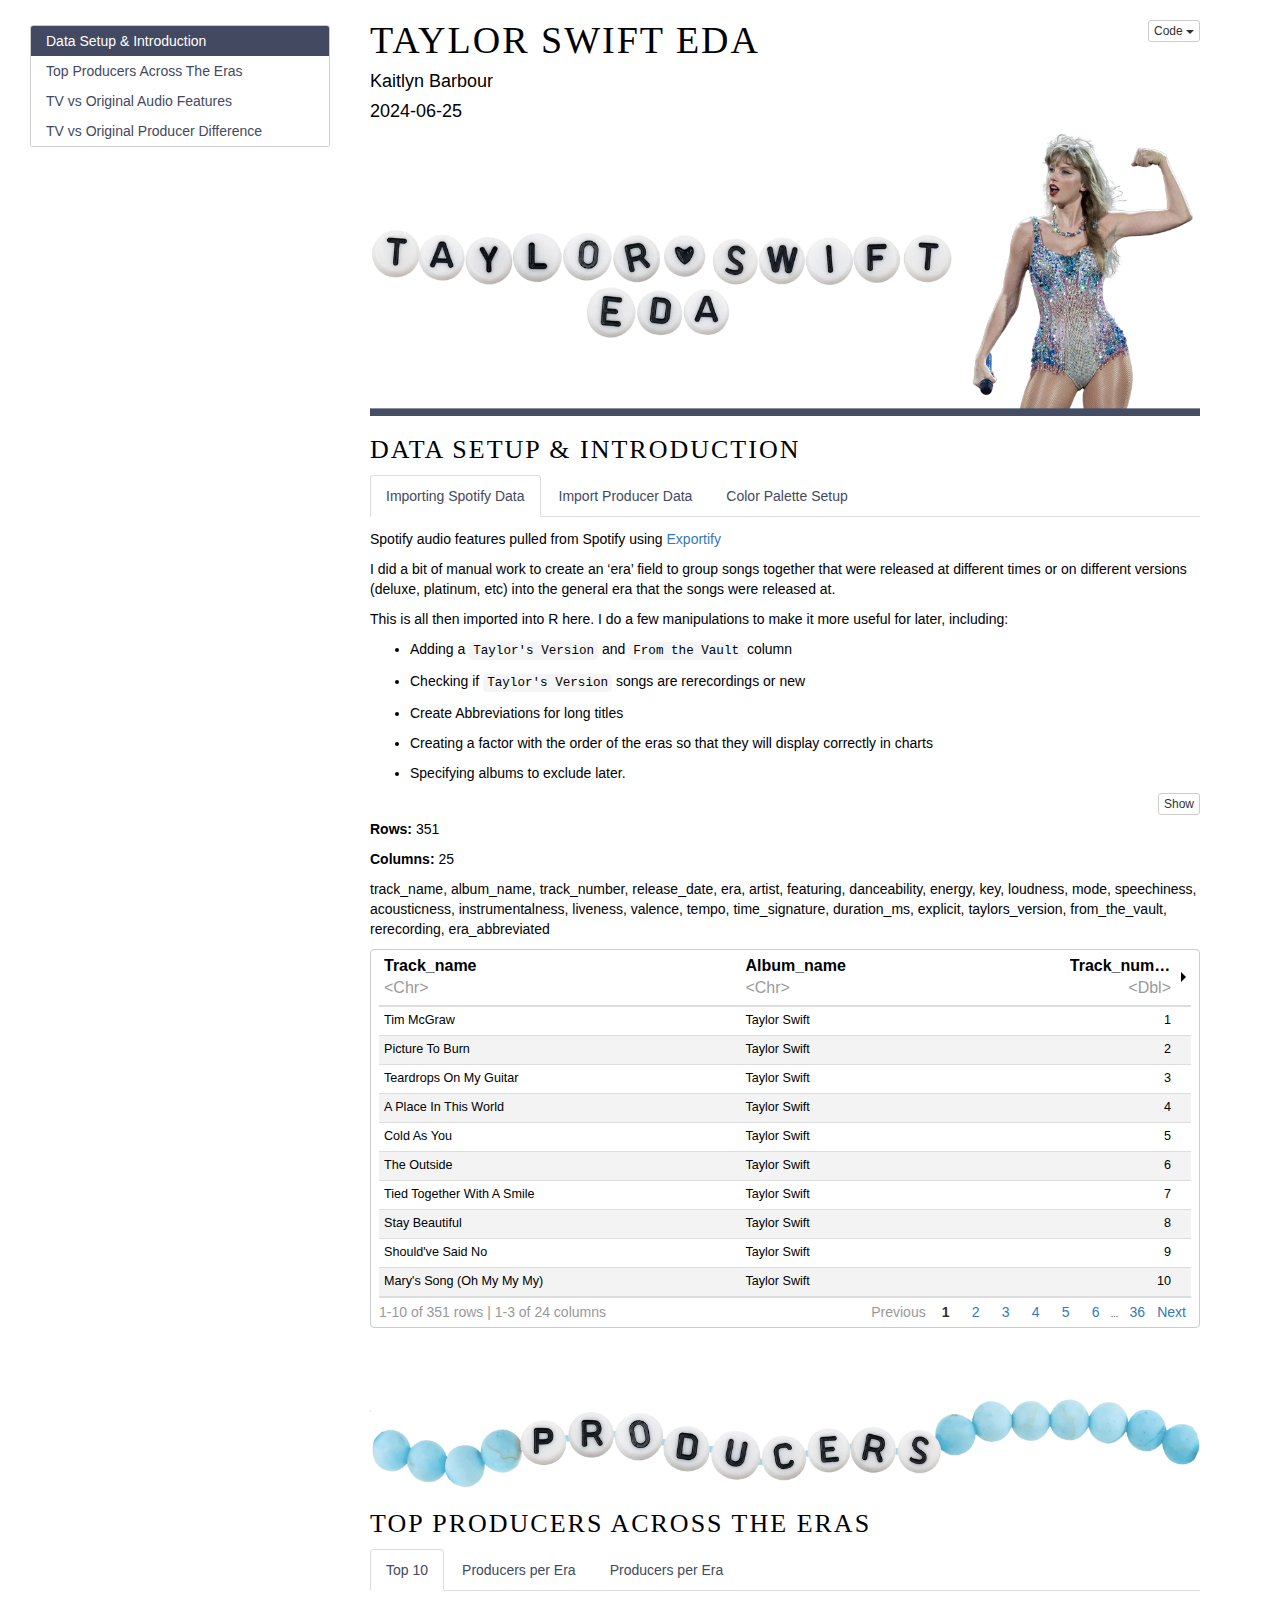
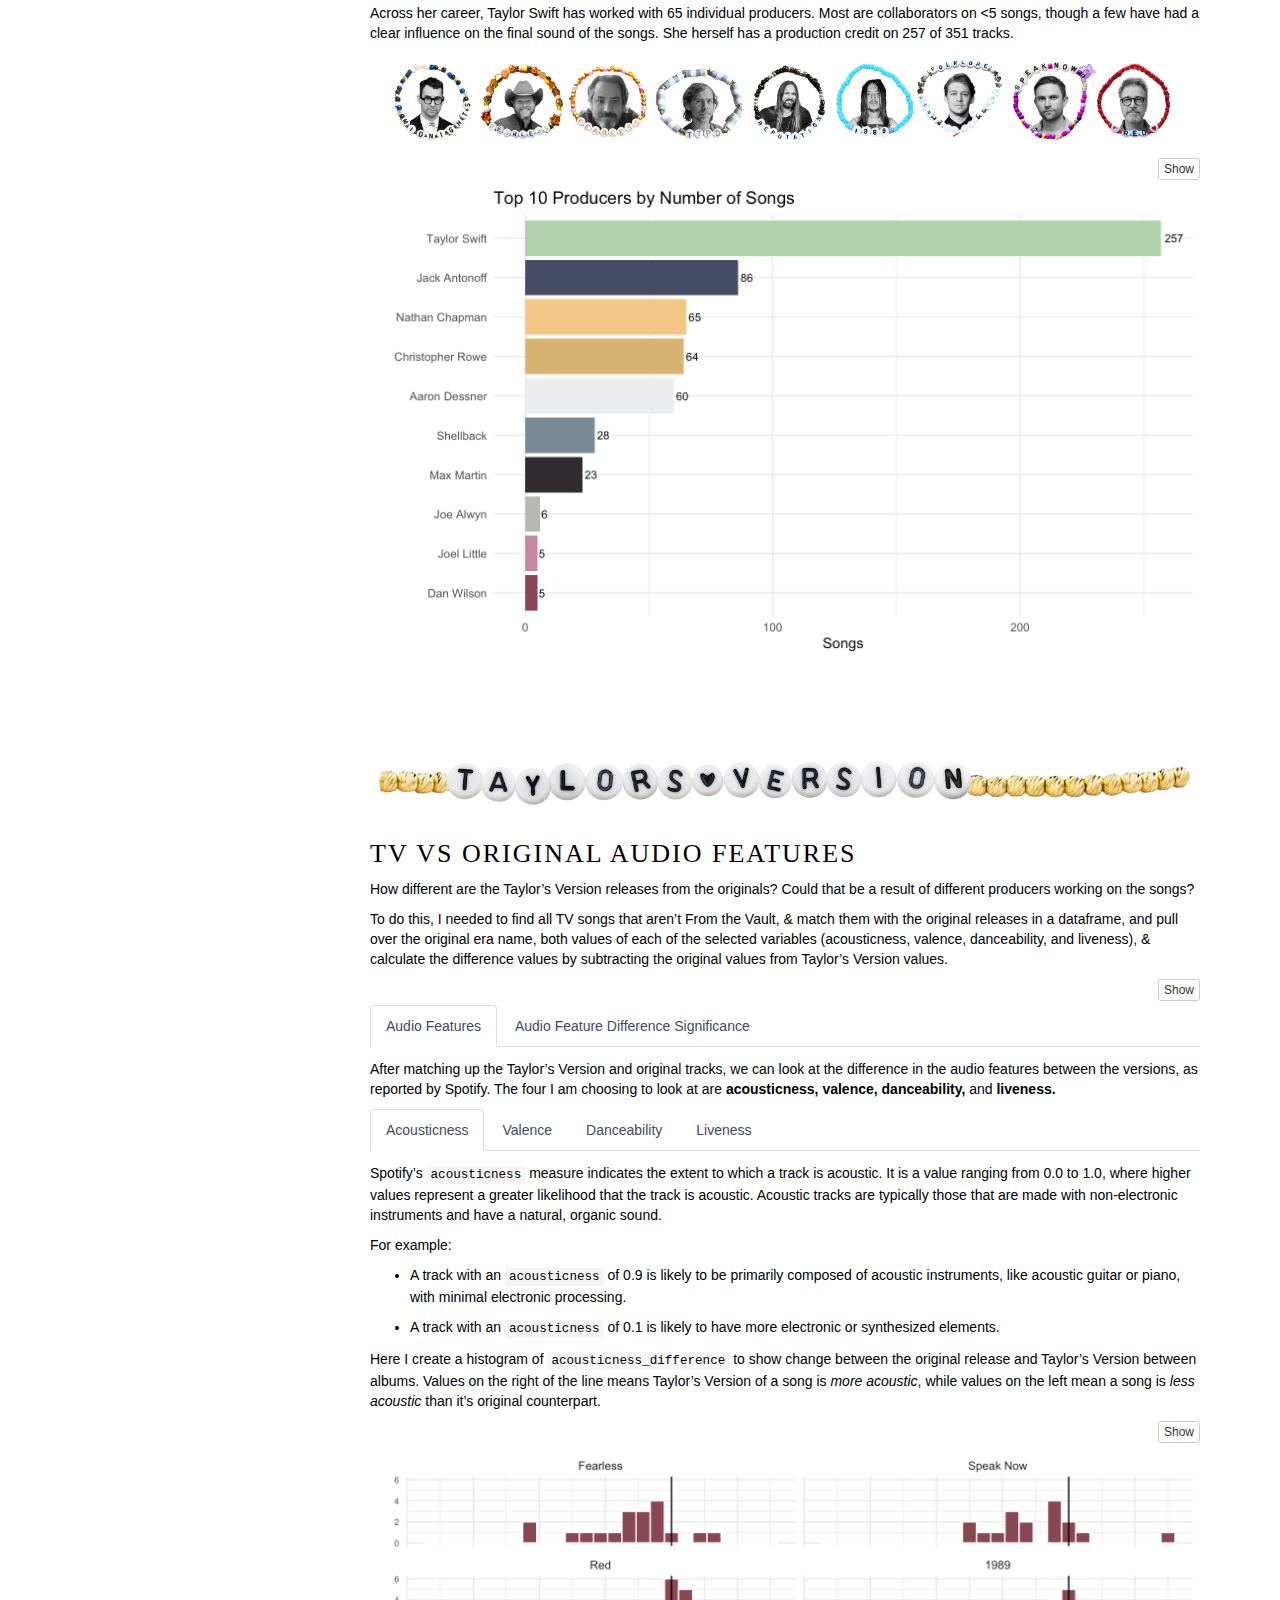
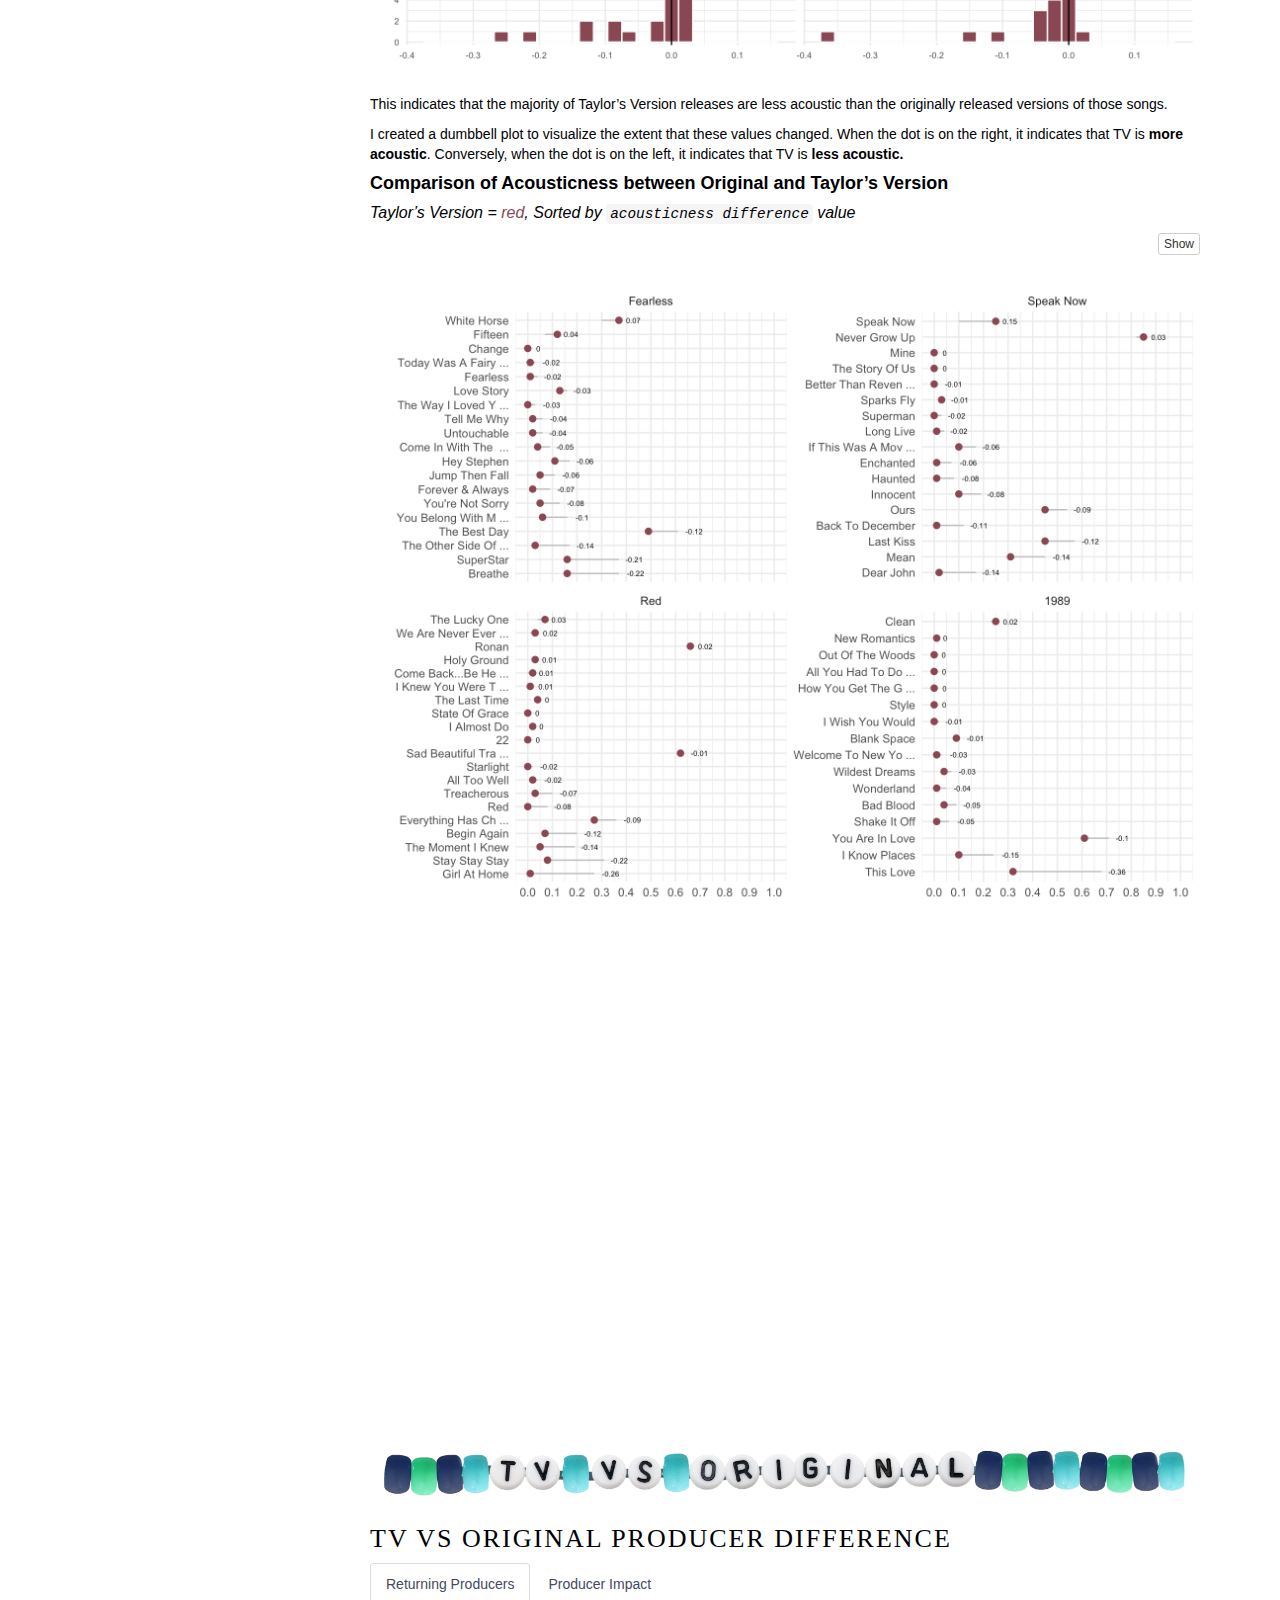
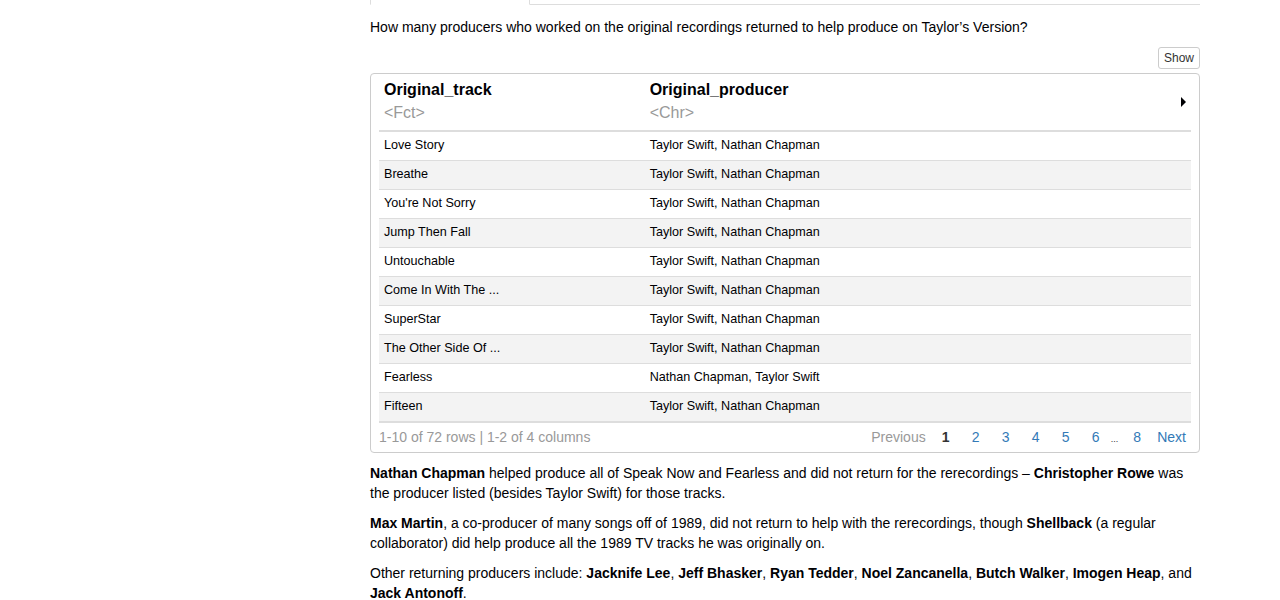
==== commit d021ede2: "removing acousticness section" ====
--- a/docs/index.html
+++ b/docs/index.html
@@ -40,14 +40,6 @@
 <script src="site_libs/highlightjs-9.12.0/highlight.js"></script>
 <link href="site_libs/pagedtable-1.1/css/pagedtable.css" rel="stylesheet" />
 <script src="site_libs/pagedtable-1.1/js/pagedtable.js"></script>
-<link href="site_libs/htmltools-fill-0.5.8.1/fill.css" rel="stylesheet" />
-<script src="site_libs/htmlwidgets-1.6.4/htmlwidgets.js"></script>
-<script src="site_libs/plotly-binding-4.10.4/plotly.js"></script>
-<script src="site_libs/typedarray-0.1/typedarray.min.js"></script>
-<link href="site_libs/crosstalk-1.2.1/css/crosstalk.min.css" rel="stylesheet" />
-<script src="site_libs/crosstalk-1.2.1/js/crosstalk.min.js"></script>
-<link href="site_libs/plotly-htmlwidgets-css-2.11.1/plotly-htmlwidgets.css" rel="stylesheet" />
-<script src="site_libs/plotly-main-2.11.1/plotly-latest.min.js"></script>
 
 <style type="text/css">
   code{white-space: pre-wrap;}
@@ -533,100 +525,6 @@
 </div>
 </div>
 <div id="section-1" class="section level1 unlisted unnumbered">
-<h1 class="unlisted unnumbered"></h1>
-<p><img src="images/acousticness.png" /></p>
-</div>
-<div id="effect-on-acousticness" class="section level1 tabset">
-<h1 class="tabset">Effect on Acousticness</h1>
-<div id="acousticness-over-time" class="section level2">
-<h2>Acousticness over Time</h2>
-<p>I feel like there has been a shift in the acousticness of her music
-over time and I was interested in seeing if this was captured in
-Spotify’s metrics.</p>
-<p>I chose to exclude the Taylor’s Version rerecordings because, while
-they were produced more recently, the tracks themselves were written a
-while ago. I figured that this would not give an accurate picture of the
-acousticness and just wanted to stick to new releases in their original
-eras.</p>
-<pre class="r"><code>acousticness_summary &lt;- spotify_features %&gt;%
-  filter(!era_abbreviated %in% eras_to_exclude)%&gt;%
-  filter(!grepl(&quot;TV&quot;, era_abbreviated)) %&gt;% 
-  group_by(era_abbreviated) %&gt;%
-  summarize(mean_acousticness = mean(acousticness, na.rm = TRUE))
-  
-ggplot(acousticness_summary, aes(x = era_abbreviated, y = mean_acousticness, fill = era_abbreviated)) +
-  geom_bar(stat = &quot;identity&quot;) +
-  geom_text(aes(label = round(mean_acousticness, 2)), vjust = -0.5, size = 3) +
-  expand_limits(y = max(acousticness_summary$mean_acousticness) * 1.1) +  # Add some space above the bars
-  theme_minimal() +
-  ylim(0,1) +
-  theme(axis.text.x = element_text(angle = 45, hjust = 1), legend.position = &quot;none&quot;) +
-  labs(title = &quot;Average Acousticness per Era&quot;,
-       x = &quot;&quot;, 
-       y = &quot;Mean Acousticness&quot;) +
-  geom_smooth(aes(group = era_abbreviated), method = &quot;lm&quot;, formula = &#39;y ~ x&#39;, linewidth = 1) +  # Add regression lines 
-scale_fill_manual(values = eras_color_assignment)</code></pre>
-<p><img src="index_files/figure-html/acousticness%20over%20time-1.png" width="840" /></p>
-<p>As I expected, <strong>evermore</strong> and
-<strong>folklore</strong> are the most acoustic albums, followed by
-<strong>The Tortured Poet’s Department.</strong> The older, more country
-and pop albums are much less acoustic.</p>
-</div>
-<div id="acousticness-producers" class="section level2">
-<h2>Acousticness &amp; Producers</h2>
-<p>Since I have the producer data, I wanted to see what the relationship
-between producers and acousticness looked like. As expected, Aaron
-Dessner (a main producer on folklore and evermore) had a much higher
-mean acousticness value than Jack Antonoff (who worked heavily on
-Midnights and Lover).</p>
-<pre class="r"><code># Filter song_producers to include only songs by the top 10 producers
-top_producers &lt;- top_10_prods$Producer
-filtered_song_producers &lt;- song_producers %&gt;%
-  filter(producer %in% top_producers)
-
-# Reorder producers by mean acousticness in descending order
-mean_acousticness_order &lt;- filtered_song_producers %&gt;%
-  group_by(producer) %&gt;%
-  summarise(mean_acousticness = mean(acousticness, na.rm = TRUE)) %&gt;%
-  arrange(desc(mean_acousticness)) %&gt;%
-  pull(producer)
-
-filtered_song_producers &lt;- filtered_song_producers %&gt;%
-  mutate(producer = factor(producer, levels = mean_acousticness_order))
-
-# Create the box plot
-BOXPLOT_PRODUCER_ACOUSTICNESS &lt;- ggplot(filtered_song_producers, aes(x = producer, y = acousticness)) +
-  geom_boxplot(outlier.shape = NA, aes(fill = producer), alpha = 0.7) +
-  geom_jitter(width = 0.2, alpha = 1, aes(fill = producer, text = paste(&quot;&lt;b&gt;\n&quot;, track_name, &quot;\n&lt;/b&gt;&quot;, era_abbreviated)), color = NA) +
-  labs(title = &quot;Distribution of Acousticness by Top 10 Producers&quot;,
-       x = &quot;Producer&quot;,
-       y = &quot;Acousticness&quot;) +
-  ylim(0, 1) +
-  theme_minimal() + 
-  scale_fill_manual(values = top_collaborator_color_assignment) +
-  theme(axis.text.x = element_text(angle = 45, hjust = 1), 
-        legend.position = &quot;none&quot;) 
-
-remove_boxplot_outliers &lt;- function(fig){ # code that i found https://github.com/plotly/plotly.R/issues/1114 to remove outliers... 
-  stopifnot(&quot;plotly&quot; %in% class(fig))
-  fig$x$data &lt;- lapply(
-    fig$x$data,
-    \(i){
-      if(i$type != &quot;box&quot;) return(i)
-      i$marker = list(opacity = 0)
-      i$hoverinfo = &quot;none&quot;
-      i
-    }
-  )
-  fig
-}
-
-remove_boxplot_outliers(ggplotly(BOXPLOT_PRODUCER_ACOUSTICNESS))</code></pre>
-<div class="plotly html-widget html-fill-item" id="htmlwidget-a26ca052b0c065b0c988" style="width:840px;height:480px;"></div>
-<script type="application/json" data-for="htmlwidget-a26ca052b0c065b0c988">{"x":{"data":[{"x":[1,1,1,1,1,1,1,1,1,1,1,1,1,1,1,1,1,1,1,1,1,1,1,1,1,1,1,1,1,1,1,1,1,1,1,1,1,1,1,1,1,1,1,1,1,1,1,1,1,1,1,1,1,1,1,1,1,1,1,1],"y":[0.48099999999999998,0.159,0.96399999999999997,0.016400000000000001,0.14799999999999999,0.81899999999999995,0.878,0.61699999999999999,0.87,0.80100000000000005,0.75,0.58899999999999997,0.72699999999999998,0.81599999999999995,0.76700000000000002,0.90400000000000003,0.81999999999999995,0.72599999999999998,0.83499999999999996,0.435,0.89700000000000002,0.52500000000000002,0.81699999999999995,0.41799999999999998,0.68000000000000005,0.69599999999999995,0.82799999999999996,0.85499999999999998,0.85899999999999999,0.81699999999999995,0.876,0.92000000000000004,0.214,0.88800000000000001,0.76900000000000002,0.435,0.38400000000000001,0.86899999999999999,0.20300000000000001,0.66000000000000003,0.84899999999999998,0.76100000000000001,0.76800000000000002,0.76100000000000001,0.0315,0.66200000000000003,0.67000000000000004,0.79700000000000004,0.61299999999999999,0.77900000000000003,0.88900000000000001,0.52800000000000002,0.83299999999999996,0.77500000000000002,0.16700000000000001,0.73499999999999999,0.93700000000000006,0.59999999999999998,0.91600000000000004,0.76300000000000001],"hoverinfo":"none","type":"box","fillcolor":"rgba(236,237,238,0.7)","marker":{"opacity":0},"line":{"color":"rgba(51,51,51,1)","width":1.8897637795275593},"name":"Aaron Dessner","legendgroup":"Aaron Dessner","showlegend":true,"xaxis":"x","yaxis":"y","frame":null},{"x":[2,2,2,2,2,2],"y":[0.76100000000000001,0.81399999999999995,0.312,0.58899999999999997,0.86199999999999999,0.55300000000000005],"hoverinfo":"none","type":"box","fillcolor":"rgba(184,184,180,0.7)","marker":{"opacity":0},"line":{"color":"rgba(51,51,51,1)","width":1.8897637795275593},"name":"Joe Alwyn","legendgroup":"Joe Alwyn","showlegend":true,"xaxis":"x","yaxis":"y","frame":null},{"x":[3,3,3,3,3,3,3,3,3,3,3,3,3,3,3,3,3,3,3,3,3,3,3,3,3,3,3,3,3,3,3,3,3,3,3,3,3,3,3,3,3,3,3,3,3,3,3,3,3,3,3,3,3,3,3,3,3,3,3,3,3,3,3,3,3,3,3,3,3,3,3,3,3,3,3,3,3,3,3,3,3,3,3,3,3,3],"y":[0.062300000000000001,0.22500000000000001,0.71699999999999997,0.00164,0.23599999999999999,0.45400000000000001,0.42299999999999999,0.92100000000000004,0.60999999999999999,0.00074299999999999995,0.0246,0.186,0.0035400000000000002,0.96699999999999997,0.060900000000000003,0.078200000000000006,0.55100000000000005,0.059400000000000001,0.032899999999999999,0.015599999999999999,0.55300000000000005,0.20499999999999999,0.80600000000000005,0.156,0.0088900000000000003,0.115,0.81399999999999995,0.68600000000000005,0.61199999999999999,0.52900000000000003,0.70499999999999996,0.20399999999999999,0.20699999999999999,0.053800000000000001,0.00053700000000000004,0.14799999999999999,0.157,0.83699999999999997,0.16200000000000001,0.29999999999999999,0.70499999999999996,0.066000000000000003,0.51400000000000001,0.70699999999999996,0.015800000000000002,0.33400000000000002,0.58899999999999997,0.497,0.312,0.38400000000000001,0.36199999999999999,0.0046499999999999996,0.11600000000000001,0.309,0.0129,0.12,0.78100000000000003,0.433,0.67500000000000004,0.79000000000000004,0.63900000000000001,0.11700000000000001,0.041000000000000002,0.40799999999999997,0.86199999999999999,0.53400000000000003,0.052200000000000003,0.27400000000000002,0.82999999999999996,0.80400000000000005,0.16,0.90700000000000003,0.25600000000000001,0.69199999999999995,0.54500000000000004,0.84199999999999997,0.49199999999999999,0.80800000000000005,0.73599999999999999,0.16300000000000001,0.058599999999999999,0.064799999999999996,0.32600000000000001,0.318,0.20999999999999999,0.622],"hoverinfo":"none","type":"box","fillcolor":"rgba(69,77,100,0.7)","marker":{"opacity":0},"line":{"color":"rgba(51,51,51,1)","width":1.8897637795275593},"name":"Jack Antonoff","legendgroup":"Jack Antonoff","showlegend":true,"xaxis":"x","yaxis":"y","frame":null},{"x":[4,4,4,4,4,4,4,4,4,4,4,4,4,4,4,4,4,4,4,4,4,4,4,4,4,4,4,4,4,4,4,4,4,4,4,4,4,4,4,4,4,4,4,4,4,4,4,4,4,4,4,4,4,4,4,4,4,4,4,4,4,4,4,4,4,4,4,4,4,4,4,4,4,4,4,4,4,4,4,4,4,4,4,4,4,4,4,4,4,4,4,4,4,4,4,4,4,4,4,4,4,4,4,4,4,4,4,4,4,4,4,4,4,4,4,4,4,4,4,4,4,4,4,4,4,4,4,4,4,4,4,4,4,4,4,4,4,4,4,4,4,4,4,4,4,4,4,4,4,4,4,4,4,4,4,4,4,4,4,4,4,4,4,4,4,4,4,4,4,4,4,4,4,4,4,4,4,4,4,4,4,4,4,4,4,4,4,4,4,4,4,4,4,4,4,4,4,4,4,4,4,4,4,4,4,4,4,4,4,4,4,4,4,4,4,4,4,4,4,4,4,4,4,4,4,4,4,4,4,4,4,4,4,4,4,4,4,4,4,4,4,4,4,4,4,4,4,4,4,4,4,4,4,4,4,4,4],"y":[0.36699999999999999,0.111,0.032199999999999999,0.85199999999999998,0.090700000000000003,0.086800000000000002,0.058299999999999998,0.157,0.0047099999999999998,0.373,0.30199999999999999,0.13,0.16400000000000001,0.0047800000000000004,0.060600000000000001,0.00265,0.53700000000000003,0.073899999999999993,0.11700000000000001,0.072800000000000004,0.095000000000000001,0.16800000000000001,0.16600000000000001,0.84199999999999997,0.45200000000000001,0.0072700000000000004,0.0066699999999999997,0.030700000000000002,0.0088900000000000003,0.028000000000000001,0.64600000000000002,0.036400000000000002,0.19900000000000001,0.61099999999999999,0.66400000000000003,0.748,0.00019699999999999999,0.063100000000000003,0.077299999999999994,0.053800000000000001,0.90700000000000003,0.000328,0.81899999999999995,0.038199999999999998,0.16600000000000001,0.59999999999999998,0.013899999999999999,0.017299999999999999,0.186,0.307,0.082600000000000007,0.63200000000000001,0.56999999999999995,0.021299999999999999,0.035999999999999997,0.187,0.031699999999999999,0.97099999999999997,0.27200000000000002,0.0848,0.026800000000000001,0.113,0.00164,0.058599999999999999,0.55300000000000005,0.36199999999999999,0.074999999999999997,0.00074299999999999995,0.034799999999999998,0.29999999999999999,0.86199999999999999,0.66300000000000003,0.80400000000000005,0.66100000000000003,0.078200000000000006,0.214,0.015800000000000002,0.81699999999999995,0.58899999999999997,0.062300000000000001,0.38400000000000001,0.16700000000000001,0.84199999999999997,0.16900000000000001,0.67800000000000005,0.245,0.23200000000000001,0.27400000000000002,0.099900000000000003,0.25,0.70699999999999996,0.90400000000000003,0.60999999999999999,0.82899999999999996,0.23599999999999999,0.71699999999999997,0.060900000000000003,0.0092899999999999996,0.80100000000000005,0.81899999999999995,0.93700000000000006,0.040599999999999997,0.42299999999999999,0.20399999999999999,0.70499999999999996,0.13,0.052699999999999997,0.0104,0.16200000000000001,0.186,0.064799999999999996,0.012200000000000001,0.51400000000000001,0.11600000000000001,0.33400000000000002,0.067900000000000002,0.96699999999999997,0.36899999999999999,0.54500000000000004,0.0246,0.00065600000000000001,0.156,0.0046499999999999996,0.022200000000000001,0.11600000000000001,0.053800000000000001,0.61199999999999999,0.0033,0.032899999999999999,0.023099999999999999,0.015599999999999999,0.48799999999999999,0.92100000000000004,0.00019100000000000001,0.41199999999999998,0.033000000000000002,0.52800000000000002,0.44900000000000001,0.40799999999999997,0.81399999999999995,0.12,0.70499999999999996,0.49199999999999999,0.29799999999999999,0.11700000000000001,0.027900000000000001,0.076700000000000004,0.0135,0.84899999999999998,0.0044400000000000004,0.22500000000000001,0.025100000000000001,0.0094199999999999996,0.0129,0.088499999999999995,0.78100000000000003,0.00042099999999999999,0.45400000000000001,0.69199999999999995,0.0024399999999999999,0.20300000000000001,0.00192,0.81999999999999995,0.73599999999999999,0.13,0.012,0.81699999999999995,0.80800000000000005,0.433,0.10100000000000001,0.059999999999999998,0.0066699999999999997,0.0032399999999999998,0.44700000000000001,0.86899999999999999,0.0167,0.0067499999999999999,0.309,0.018100000000000002,0.115,0.016400000000000001,0.66200000000000003,0.68600000000000005,0.27100000000000002,0.157,0.76100000000000001,0.105,0.81599999999999995,0.312,0.049399999999999999,0.53400000000000003,0.79700000000000004,0.052200000000000003,0.16300000000000001,0.0062100000000000002,0.76300000000000001,0.106,0.00053700000000000004,0.41799999999999998,0.0097599999999999996,0.0436,0.311,0.0121,0.0035400000000000002,0.25600000000000001,0.92000000000000004,0.72599999999999998,0.82999999999999996,0.0019599999999999999,0.318,0.435,0.159,0.041000000000000002,0.497,0.68000000000000005,0.14799999999999999,0.047399999999999998,0.83699999999999997,0.85099999999999998,0.80600000000000005,0.062300000000000001,0.036200000000000003,0.70699999999999996,0.20699999999999999,0.55100000000000005,0.023599999999999999,0.316,0.00044299999999999998,0.77100000000000002,0.157,0.012200000000000001,0.156,0.20999999999999999,0.0315,0.0030999999999999999,0.0129,0.248,0.32600000000000001,0.79000000000000004,0.63900000000000001,0.89700000000000002,0.622,0.82799999999999996,0.77900000000000003,0.61699999999999999,0.77500000000000002,0.76700000000000002,0.61299999999999999,0.066000000000000003,0.00075199999999999996,0.67500000000000004,0.20499999999999999,0.017100000000000001,0.16,0.00108,0.622,0.00088599999999999996],"hoverinfo":"none","type":"box","fillcolor":"rgba(177,209,173,0.7)","marker":{"opacity":0},"line":{"color":"rgba(51,51,51,1)","width":1.8897637795275593},"name":"Taylor Swift","legendgroup":"Taylor Swift","showlegend":true,"xaxis":"x","yaxis":"y","frame":null},{"x":[5,5,5,5,5,5,5,5,5,5,5,5,5,5,5,5,5,5,5,5,5,5,5,5,5,5,5,5,5,5,5,5,5,5,5,5,5,5,5,5,5,5,5,5,5,5,5,5,5,5,5,5,5,5,5,5,5,5,5,5,5,5,5,5,5],"y":[0.57499999999999996,0.17299999999999999,0.28799999999999998,0.050999999999999997,0.217,0.52500000000000002,0.086800000000000002,0.0103,0.0177,0.111,0.0402,0.030700000000000002,0.157,0.00265,0.373,0.039600000000000003,0.13,0.013899999999999999,0.111,0.072800000000000004,0.058299999999999998,0.16800000000000001,0.85199999999999998,0.30199999999999999,0.086800000000000002,0.16400000000000001,0.36699999999999999,0.67800000000000005,0.16900000000000001,0.036400000000000002,0.11700000000000001,0.017299999999999999,0.113,0.307,0.16600000000000001,0.63200000000000001,0.0072700000000000004,0.021299999999999999,0.0047800000000000004,0.187,0.060600000000000001,0.038199999999999998,0.032199999999999999,0.16600000000000001,0.090700000000000003,0.095000000000000001,0.61099999999999999,0.748,0.0047099999999999998,0.45200000000000001,0.063100000000000003,0.073899999999999993,0.0066699999999999997,0.81899999999999995,0.53700000000000003,0.186,0.66400000000000003,0.19900000000000001,0.026800000000000001,0.56999999999999995,0.077299999999999994,0.082600000000000007,0.27200000000000002,0.035999999999999997,0.00019699999999999999],"hoverinfo":"none","type":"box","fillcolor":"rgba(245,199,135,0.7)","marker":{"opacity":0},"line":{"color":"rgba(51,51,51,1)","width":1.8897637795275593},"name":"Nathan Chapman","legendgroup":"Nathan Chapman","showlegend":true,"xaxis":"x","yaxis":"y","frame":null},{"x":[6,6,6,6,6,6,6,6,6,6,6,6,6,6,6,6,6,6,6,6,6,6,6,6,6,6,6,6,6,6,6,6,6,6,6,6,6,6,6,6,6,6,6,6,6,6,6,6,6,6,6,6,6,6,6,6,6,6,6,6,6,6,6,6],"y":[0.0167,0.031699999999999999,0.00065600000000000001,0.0135,0.088499999999999995,0.0019599999999999999,0.66300000000000003,0.0121,0.0097599999999999996,0.027900000000000001,0.00042099999999999999,0.062300000000000001,0.0848,0.0067499999999999999,0.13,0.022200000000000001,0.0104,0.053800000000000001,0.11600000000000001,0.622,0.036200000000000003,0.00044299999999999998,0.36899999999999999,0.48799999999999999,0.44700000000000001,0.00019100000000000001,0.156,0.047399999999999998,0.44900000000000001,0.012200000000000001,0.0030999999999999999,0.81899999999999995,0.0033,0.106,0.023099999999999999,0.316,0.0032399999999999998,0.105,0.074999999999999997,0.012200000000000001,0.049399999999999999,0.0044400000000000004,0.018100000000000002,0.025100000000000001,0.66100000000000003,0.0062100000000000002,0.040599999999999997,0.157,0.00075199999999999996,0.023599999999999999,0.0436,0.311,0.77100000000000002,0.00192,0.000328,0.85099999999999998,0.00108,0.012,0.0129,0.00088599999999999996,0.248,0.10100000000000001,0.017100000000000001,0.0066699999999999997],"hoverinfo":"none","type":"box","fillcolor":"rgba(215,180,114,0.7)","marker":{"opacity":0},"line":{"color":"rgba(51,51,51,1)","width":1.8897637795275593},"name":"Christopher Rowe","legendgroup":"Christopher Rowe","showlegend":true,"xaxis":"x","yaxis":"y","frame":null},{"x":[7,7,7,7,7,7,7,7,7,7,7,7,7,7,7,7,7,7,7,7,7,7,7],"y":[0.0046299999999999996,0.0095700000000000004,0.80100000000000005,0.0024499999999999999,0.0045399999999999998,0.071300000000000002,0.064699999999999994,0.060400000000000002,0.0084499999999999992,0.00364,0.067900000000000002,0.10299999999999999,0.106,0.0088199999999999997,0.052699999999999997,0.088499999999999995,0.122,0.216,0.00215,0.069199999999999998,0.0020100000000000001,0.049299999999999997,0.029399999999999999],"hoverinfo":"none","type":"box","fillcolor":"rgba(49,44,46,0.7)","marker":{"opacity":0},"line":{"color":"rgba(51,51,51,1)","width":1.8897637795275593},"name":"Max Martin","legendgroup":"Max Martin","showlegend":true,"xaxis":"x","yaxis":"y","frame":null},{"x":[8,8,8,8,8,8,8,8,8,8,8,8,8,8,8,8,8,8,8,8,8,8,8,8,8,8,8,8],"y":[0.122,0.031699999999999999,0.0046299999999999996,0.10299999999999999,0.0020100000000000001,0.80100000000000005,0.067900000000000002,0.0024499999999999999,0.064699999999999994,0.00044299999999999998,0.052699999999999997,0.069199999999999998,0.0045399999999999998,0.0095700000000000004,0.0018799999999999999,0.029399999999999999,0.00215,0.060400000000000002,0.00364,0.0436,0.216,0.088499999999999995,0.0084499999999999992,0.071300000000000002,0.0129,0.106,0.0088199999999999997,0.049299999999999997],"hoverinfo":"none","type":"box","fillcolor":"rgba(122,138,150,0.7)","marker":{"opacity":0},"line":{"color":"rgba(51,51,51,1)","width":1.8897637795275593},"name":"Shellback","legendgroup":"Shellback","showlegend":true,"xaxis":"x","yaxis":"y","frame":null},{"x":[9,9,9,9,9],"y":[0.0047099999999999998,0.10100000000000001,0.17499999999999999,0.0344,0.015800000000000002],"hoverinfo":"none","type":"box","fillcolor":"rgba(136,71,82,0.7)","marker":{"opacity":0},"line":{"color":"rgba(51,51,51,1)","width":1.8897637795275593},"name":"Dan Wilson","legendgroup":"Dan Wilson","showlegend":true,"xaxis":"x","yaxis":"y","frame":null},{"x":[10,10,10,10,10],"y":[0.033000000000000002,0.0024399999999999999,0.076700000000000004,0.0092899999999999996,0.028000000000000001],"hoverinfo":"none","type":"box","fillcolor":"rgba(198,135,160,0.7)","marker":{"opacity":0},"line":{"color":"rgba(51,51,51,1)","width":1.8897637795275593},"name":"Joel Little","legendgroup":"Joel Little","showlegend":true,"xaxis":"x","yaxis":"y","frame":null},{"x":[0.85250282092019913,0.92605781583115454,0.83448418714106087,1.0855862893164159,1.1408020381815731,1.0147084319032729,1.0053277261555196,0.96919629182666545,1.1495167203247547,0.98731256630271669,0.98941461183130741,0.95134201031178234,1.1789869784377516,0.85049923034384844,0.83110053995624189,1.0068465327844023,1.0350237681530416,1.1091285924427212,0.83417512318119402,1.0830632326193155,1.0289579300209879,1.1926719401031733,1.1172619117423892,1.0509035634808241,0.91826689764857294,1.0571816797368228,1.1444659383967519,0.99116991059854631,0.92085054041817782,0.91054566549137239,0.93348741997033358,1.1167312299832701,0.8580713146366179,0.92783949784934516,1.0805895439349116,0.93304406460374589,0.90738912848755715,1.1235591730102896,0.98646140582859521,0.97737341569736602,0.91200441783294084,1.1447904861532152,0.86731726909056306,1.147570356912911,1.0809881200082601,1.0007226257584989,1.1016651219688356,0.90835840431973336,1.0390293375588953,1.0025707476772368,1.0858231142163277,0.86030936017632487,0.99776029568165536,0.94523660866543646,0.97908210884779689,1.1731544145382942,0.84601245829835536,0.82143273763358593,0.89808688135817649,0.93831759029999373],"y":[0.75000135529121381,0.52499991678811875,0.48100048124396316,0.76100199581017869,0.88799946487815229,0.85899956351449003,0.66999952881936775,0.7269997904317721,0.58900111046602577,0.91600106751433208,0.96400042730079138,0.83300068380444714,0.92000041654191023,0.73500195296470483,0.87799939835443797,0.41800043650255425,0.87000136525757499,0.69600034329008342,0.81900213549546219,0.85500068862821121,0.76800061632244554,0.65999812755662135,0.876000216808689,0.8349983884104345,0.93699772667304726,0.7690011413862653,0.80099808423190832,0.81599980629130187,0.84899846009012458,0.43499894292362967,0.88900044256493449,0.21400219018140695,0.81700196836347572,0.16699918351504917,0.81700212843942743,0.90399799779869838,0.20299962027497703,0.72599895391863134,0.43499953975690081,0.14799991643029747,0.016400867817423493,0.15899838597282731,0.61700162856947627,0.76100090236413032,0.38399869817284832,0.86899783124454244,0.5279988118802369,0.66200119609769437,0.68000112153280567,0.77900036382257454,0.79699957741412641,0.031501062396111709,0.76299886938352812,0.61300046771044725,0.82799789114535405,0.81999901398422559,0.76700162470584476,0.60000160159888116,0.77499812401566504,0.8969978966090798],"text":["producer: Aaron Dessner<br />acousticness: 0.750000<br />producer: Aaron Dessner<br /><b><br /> the 1 <br /><\/b> folklore","producer: Aaron Dessner<br />acousticness: 0.525000<br />producer: Aaron Dessner<br /><b><br /> cardigan <br /><\/b> folklore","producer: Aaron Dessner<br />acousticness: 0.481000<br />producer: Aaron Dessner<br /><b><br /> the last great american dynasty <br /><\/b> folklore","producer: Aaron Dessner<br />acousticness: 0.761000<br />producer: Aaron Dessner<br /><b><br /> exile <br /><\/b> folklore","producer: Aaron Dessner<br />acousticness: 0.888000<br />producer: Aaron Dessner<br /><b><br /> seven <br /><\/b> folklore","producer: Aaron Dessner<br />acousticness: 0.859000<br />producer: Aaron Dessner<br /><b><br /> invisible string <br /><\/b> folklore","producer: Aaron Dessner<br />acousticness: 0.670000<br />producer: Aaron Dessner<br /><b><br /> mad woman <br /><\/b> folklore","producer: Aaron Dessner<br />acousticness: 0.727000<br />producer: Aaron Dessner<br /><b><br /> epiphany <br /><\/b> folklore","producer: Aaron Dessner<br />acousticness: 0.589000<br />producer: Aaron Dessner<br /><b><br /> betty <br /><\/b> folklore","producer: Aaron Dessner<br />acousticness: 0.916000<br />producer: Aaron Dessner<br /><b><br /> peace <br /><\/b> folklore","producer: Aaron Dessner<br />acousticness: 0.964000<br />producer: Aaron Dessner<br /><b><br /> hoax <br /><\/b> folklore","producer: Aaron Dessner<br />acousticness: 0.833000<br />producer: Aaron Dessner<br /><b><br /> willow <br /><\/b> evermore","producer: Aaron Dessner<br />acousticness: 0.920000<br />producer: Aaron Dessner<br /><b><br /> champagne problems <br /><\/b> evermore","producer: Aaron Dessner<br />acousticness: 0.735000<br />producer: Aaron Dessner<br /><b><br /> tis the damn season <br /><\/b> evermore","producer: Aaron Dessner<br />acousticness: 0.878000<br />producer: Aaron Dessner<br /><b><br /> tolerate it <br /><\/b> evermore","producer: Aaron Dessner<br />acousticness: 0.418000<br />producer: Aaron Dessner<br /><b><br /> no body, no crime <br /><\/b> evermore","producer: Aaron Dessner<br />acousticness: 0.870000<br />producer: Aaron Dessner<br /><b><br /> happiness <br /><\/b> evermore","producer: Aaron Dessner<br />acousticness: 0.696000<br />producer: Aaron Dessner<br /><b><br /> dorothea <br /><\/b> evermore","producer: Aaron Dessner<br />acousticness: 0.819000<br />producer: Aaron Dessner<br /><b><br /> coney island <br /><\/b> evermore","producer: Aaron Dessner<br />acousticness: 0.855000<br />producer: Aaron Dessner<br /><b><br /> ivy <br /><\/b> evermore","producer: Aaron Dessner<br />acousticness: 0.768000<br />producer: Aaron Dessner<br /><b><br /> cowboy like me <br /><\/b> evermore","producer: Aaron Dessner<br />acousticness: 0.660000<br />producer: Aaron Dessner<br /><b><br /> long story short <br /><\/b> evermore","producer: Aaron Dessner<br />acousticness: 0.876000<br />producer: Aaron Dessner<br /><b><br /> marjorie <br /><\/b> evermore","producer: Aaron Dessner<br />acousticness: 0.835000<br />producer: Aaron Dessner<br /><b><br /> closure <br /><\/b> evermore","producer: Aaron Dessner<br />acousticness: 0.937000<br />producer: Aaron Dessner<br /><b><br /> evermore <br /><\/b> evermore","producer: Aaron Dessner<br />acousticness: 0.769000<br />producer: Aaron Dessner<br /><b><br /> right where you left me <br /><\/b> evermore","producer: Aaron Dessner<br />acousticness: 0.801000<br />producer: Aaron Dessner<br /><b><br /> it's time to go <br /><\/b> evermore","producer: Aaron Dessner<br />acousticness: 0.816000<br />producer: Aaron Dessner<br /><b><br /> You All Over Me (Taylor's Version) [From The Vault] <br /><\/b> Fearless (TV)","producer: Aaron Dessner<br />acousticness: 0.849000<br />producer: Aaron Dessner<br /><b><br /> We Were Happy (Taylor's Version) [From The Vault] <br /><\/b> Fearless (TV)","producer: Aaron Dessner<br />acousticness: 0.435000<br />producer: Aaron Dessner<br /><b><br /> Renegade <br /><\/b> Collaboration/Project","producer: Aaron Dessner<br />acousticness: 0.889000<br />producer: Aaron Dessner<br /><b><br /> Birch <br /><\/b> Collaboration/Project","producer: Aaron Dessner<br />acousticness: 0.214000<br />producer: Aaron Dessner<br /><b><br /> Better Man (Taylor's Version) [From The Vault] <br /><\/b> Red (TV)","producer: Aaron Dessner<br />acousticness: 0.817000<br />producer: Aaron Dessner<br /><b><br /> Nothing New (Taylor's Version) [From The Vault] <br /><\/b> Red (TV)","producer: Aaron Dessner<br />acousticness: 0.167000<br />producer: Aaron Dessner<br /><b><br /> I Bet You Think About Me (Taylor's Version) [From The Vault] <br /><\/b> Red (TV)","producer: Aaron Dessner<br />acousticness: 0.817000<br />producer: Aaron Dessner<br /><b><br /> Run (Taylor's Version) [From The Vault] <br /><\/b> Red (TV)","producer: Aaron Dessner<br />acousticness: 0.904000<br />producer: Aaron Dessner<br /><b><br /> Carolina <br /><\/b> Standalone","producer: Aaron Dessner<br />acousticness: 0.203000<br />producer: Aaron Dessner<br /><b><br /> The Great War <br /><\/b> Midnights","producer: Aaron Dessner<br />acousticness: 0.726000<br />producer: Aaron Dessner<br /><b><br /> High Infidelity <br /><\/b> Midnights","producer: Aaron Dessner<br />acousticness: 0.435000<br />producer: Aaron Dessner<br /><b><br /> Would've, Could've, Should've <br /><\/b> Midnights","producer: Aaron Dessner<br />acousticness: 0.148000<br />producer: Aaron Dessner<br /><b><br /> Hits Different <br /><\/b> Midnights","producer: Aaron Dessner<br />acousticness: 0.016400<br />producer: Aaron Dessner<br /><b><br /> Electric Touch (Taylor's Version) [From The Vault] <br /><\/b> Speak Now (TV)","producer: Aaron Dessner<br />acousticness: 0.159000<br />producer: Aaron Dessner<br /><b><br /> When Emma Falls In Love (Taylor's Version) [From The Vault] <br /><\/b> Speak Now (TV)","producer: Aaron Dessner<br />acousticness: 0.617000<br />producer: Aaron Dessner<br /><b><br /> Foolish One (Taylor's Version) [From The Vault] <br /><\/b> Speak Now (TV)","producer: Aaron Dessner<br />acousticness: 0.761000<br />producer: Aaron Dessner<br /><b><br /> So Long, London <br /><\/b> TTPD","producer: Aaron Dessner<br />acousticness: 0.384000<br />producer: Aaron Dessner<br /><b><br /> But Daddy I Love Him <br /><\/b> TTPD","producer: Aaron Dessner<br />acousticness: 0.869000<br />producer: Aaron Dessner<br /><b><br /> loml <br /><\/b> TTPD","producer: Aaron Dessner<br />acousticness: 0.528000<br />producer: Aaron Dessner<br /><b><br /> The Smallest Man Who Ever Lived <br /><\/b> TTPD","producer: Aaron Dessner<br />acousticness: 0.662000<br />producer: Aaron Dessner<br /><b><br /> Clara Bow <br /><\/b> TTPD","producer: Aaron Dessner<br />acousticness: 0.680000<br />producer: Aaron Dessner<br /><b><br /> The Albatross <br /><\/b> TTPD","producer: Aaron Dessner<br />acousticness: 0.779000<br />producer: Aaron Dessner<br /><b><br /> Chloe or Sam or Sophia or Marcus <br /><\/b> TTPD","producer: Aaron Dessner<br />acousticness: 0.797000<br />producer: Aaron Dessner<br /><b><br /> How Did It End? <br /><\/b> TTPD","producer: Aaron Dessner<br />acousticness: 0.031500<br />producer: Aaron Dessner<br /><b><br /> So High School <br /><\/b> TTPD","producer: Aaron Dessner<br />acousticness: 0.763000<br />producer: Aaron Dessner<br /><b><br /> I Hate It Here <br /><\/b> TTPD","producer: Aaron Dessner<br />acousticness: 0.613000<br />producer: Aaron Dessner<br /><b><br /> thanK you aIMee <br /><\/b> TTPD","producer: Aaron Dessner<br />acousticness: 0.828000<br />producer: Aaron Dessner<br /><b><br /> The Prophecy <br /><\/b> TTPD","producer: Aaron Dessner<br />acousticness: 0.820000<br />producer: Aaron Dessner<br /><b><br /> Cassandra <br /><\/b> TTPD","producer: Aaron Dessner<br />acousticness: 0.767000<br />producer: Aaron Dessner<br /><b><br /> Peter <br /><\/b> TTPD","producer: Aaron Dessner<br />acousticness: 0.600000<br />producer: Aaron Dessner<br /><b><br /> The Bolter <br /><\/b> TTPD","producer: Aaron Dessner<br />acousticness: 0.775000<br />producer: Aaron Dessner<br /><b><br /> Robin <br /><\/b> TTPD","producer: Aaron Dessner<br />acousticness: 0.897000<br />producer: Aaron Dessner<br /><b><br /> The Manuscript <br /><\/b> TTPD"],"type":"scatter","mode":"markers","marker":{"autocolorscale":false,"color":"rgba(236,237,238,1)","opacity":1,"size":5.6692913385826778,"symbol":"circle","line":{"width":1.8897637795275593,"color":"transparent"}},"hoveron":"points","name":"Aaron Dessner","legendgroup":"Aaron Dessner","showlegend":false,"xaxis":"x","yaxis":"y","hoverinfo":"text","frame":null},{"x":[2.0579501789063217,1.9848296504467726,2.1612372673116624,1.8425959373824299,1.8500995677895844,1.9791909359395503],"y":[0.76099825909989405,0.81399778180310645,0.55300199425722218,0.31199934033106863,0.8620018493746936,0.58899944689464268],"text":["producer: Joe Alwyn<br />acousticness: 0.761000<br />producer: Joe Alwyn<br /><b><br /> exile <br /><\/b> folklore","producer: Joe Alwyn<br />acousticness: 0.814000<br />producer: Joe Alwyn<br /><b><br /> my tears ricochet <br /><\/b> folklore","producer: Joe Alwyn<br />acousticness: 0.553000<br />producer: Joe Alwyn<br /><b><br /> august <br /><\/b> folklore","producer: Joe Alwyn<br />acousticness: 0.312000<br />producer: Joe Alwyn<br /><b><br /> this is me trying <br /><\/b> folklore","producer: Joe Alwyn<br />acousticness: 0.862000<br />producer: Joe Alwyn<br /><b><br /> illicit affairs <br /><\/b> folklore","producer: Joe Alwyn<br />acousticness: 0.589000<br />producer: Joe Alwyn<br /><b><br /> betty <br /><\/b> folklore"],"type":"scatter","mode":"markers","marker":{"autocolorscale":false,"color":"rgba(184,184,180,1)","opacity":1,"size":5.6692913385826778,"symbol":"circle","line":{"width":1.8897637795275593,"color":"transparent"}},"hoveron":"points","name":"Joe Alwyn","legendgroup":"Joe Alwyn","showlegend":false,"xaxis":"x","yaxis":"y","hoverinfo":"text","frame":null},{"x":[3.0062607243657111,3.1027739735320212,3.092123346030712,3.1530263432301582,3.1851242210716011,2.9638926726765931,3.0158774960786103,3.1894068927504122,2.8436875151470304,2.9935595422051846,2.8954831342212857,2.9153563951142134,3.1459228986874224,3.199518634006381,2.8633851271122692,2.8312897606752814,3.1101368732750414,3.1471718884073199,3.1352515877224505,2.9898878400214017,2.8331092134118081,2.9763981583528221,2.9661662557162343,3.154666651878506,3.152037924528122,2.8691279274411499,3.1983588322997094,3.093832532968372,2.8532594436779619,3.1007158801890911,2.9885856117121876,2.9888332087546585,3.1700133514590561,2.9915942506864668,3.0533718589693306,2.9246287500485777,2.8346454089507462,3.0260881739668548,2.9292591924779119,3.1474493540823461,2.9370579263195395,3.0896614821627737,3.0877676041796804,3.1807014497928323,2.8805555789731443,2.9422605977393688,2.8055686030536888,3.1919360851868985,3.1588335404172541,2.8292199476622044,2.836935507413,2.8839381671510638,2.9438987478613852,3.1940777250565588,2.9560090077109633,3.1324794637039304,3.0203929937444629,2.9699635314755142,2.8979426118545235,2.9134862689301371,3.0254570669494569,3.1271300695836546,3.0641965491697194,2.8785597563721241,3.1889173608273267,2.9210627456195652,2.9260182505473495,2.9150850324891509,2.8839948890730738,2.8292975545860828,2.8633472815155985,2.8592497674748301,3.0399875795468687,2.8053920968435704,3.186916375346482,2.9125035032629967,3.1571237409487365,3.1985034446232019,3.1923540097661318,3.0912428919225929,2.8751058299094439,2.8073667961172761,3.1313114263117314,2.8081309147179128,3.1376237775199116,3.0273860797286032],"y":[0.0016412108924753963,0.00074447845795787867,0.015802038434944675,0.70699801819373398,0.71700016397143229,0.059401491592644899,0.20400185593222975,0.1860005380392149,0.004652189636037871,0.032900575516596066,0.015600163116727395,0.92099948562431821,0.12000110135995858,0.49199829255044014,0.11699915684789346,0.0088907762273393569,0.012897601086454467,0.78099800214664639,0.45399912437146867,0.024598061119688677,0.90700191649525985,0.736001124297335,0.8080022037223995,0.43300230400246309,0.81399826685954257,0.68600213833400392,0.55300210084338375,0.31199909692332412,0.86200129657552171,0.58899829065984266,0.84200058296023572,0.82999881861688862,0.1620017374250371,0.22499986081479414,0.51400214306682201,0.33400032147565523,0.053799980026730525,0.25600096021828017,0.27400091842662733,0.23599981047650351,0.060901457007225976,0.11499939727909231,0.70499870455484726,0.42300066863284708,0.70499908586937743,0.20499870499629527,0.15700136831498035,0.064801859295098477,0.80400148154839024,0.078199775780712813,0.96699855633783449,0.54500075342569843,0.83699829484878696,0.11599775370798746,0.31799850834086762,0.49700171370892038,0.14800041025380417,0.80599806986644495,0.062299432355193425,0.52900161225595921,0.058598963775685804,0.36199799094377683,0.30000022656194864,0.00053858943757563828,0.0035401483205929401,0.60999770332985703,0.308998172769339,0.065998642701144888,0.15999923737760707,0.20700132123682424,0.040998658398150652,0.53400123384374798,0.052198811667820443,0.16299876830813029,0.55099828975837906,0.38400126129360462,0.62199804058956576,0.21000152260275631,0.61200142143763303,0.32599946871350671,0.79000008860874182,0.15599869027758501,0.40800229285772255,0.67499850759572655,0.63899808657646517,0.69200074935623845],"text":["producer: Jack Antonoff<br />acousticness: 0.001640<br />producer: Jack Antonoff<br /><b><br /> Sweeter Than Fiction <br /><\/b> Standalone","producer: Jack Antonoff<br />acousticness: 0.000743<br />producer: Jack Antonoff<br /><b><br /> Out Of The Woods <br /><\/b> 1989","producer: Jack Antonoff<br />acousticness: 0.015800<br />producer: Jack Antonoff<br /><b><br /> I Wish You Would <br /><\/b> 1989","producer: Jack Antonoff<br />acousticness: 0.707000<br />producer: Jack Antonoff<br /><b><br /> You Are In Love <br /><\/b> 1989","producer: Jack Antonoff<br />acousticness: 0.717000<br />producer: Jack Antonoff<br /><b><br /> I Wish You Would - Voice Memo <br /><\/b> 1989","producer: Jack Antonoff<br />acousticness: 0.059400<br />producer: Jack Antonoff<br /><b><br /> I Don't Wanna Live Forever <br /><\/b> Collaboration/Project","producer: Jack Antonoff<br />acousticness: 0.204000<br />producer: Jack Antonoff<br /><b><br /> Look What You Made Me Do <br /><\/b> reputation","producer: Jack Antonoff<br />acousticness: 0.186000<br />producer: Jack Antonoff<br /><b><br /> Call It What You Want <br /><\/b> reputation","producer: Jack Antonoff<br />acousticness: 0.004650<br />producer: Jack Antonoff<br /><b><br /> Getaway Car <br /><\/b> reputation","producer: Jack Antonoff<br />acousticness: 0.032900<br />producer: Jack Antonoff<br /><b><br /> Dress <br /><\/b> reputation","producer: Jack Antonoff<br />acousticness: 0.015600<br />producer: Jack Antonoff<br /><b><br /> This Is Why We Can't Have Nice Things <br /><\/b> reputation","producer: Jack Antonoff<br />acousticness: 0.921000<br />producer: Jack Antonoff<br /><b><br /> New Year's Day <br /><\/b> reputation","producer: Jack Antonoff<br />acousticness: 0.120000<br />producer: Jack Antonoff<br /><b><br /> The Archer <br /><\/b> Lover","producer: Jack Antonoff<br />acousticness: 0.492000<br />producer: Jack Antonoff<br /><b><br /> Lover <br /><\/b> Lover","producer: Jack Antonoff<br />acousticness: 0.117000<br />producer: Jack Antonoff<br /><b><br /> Cruel Summer <br /><\/b> Lover","producer: Jack Antonoff<br />acousticness: 0.008890<br />producer: Jack Antonoff<br /><b><br /> I Think He Knows <br /><\/b> Lover","producer: Jack Antonoff<br />acousticness: 0.012900<br />producer: Jack Antonoff<br /><b><br /> Paper Rings <br /><\/b> Lover","producer: Jack Antonoff<br />acousticness: 0.781000<br />producer: Jack Antonoff<br /><b><br /> Cornelia Street <br /><\/b> Lover","producer: Jack Antonoff<br />acousticness: 0.454000<br />producer: Jack Antonoff<br /><b><br /> Death By A Thousand Cuts <br /><\/b> Lover","producer: Jack Antonoff<br />acousticness: 0.024600<br />producer: Jack Antonoff<br /><b><br /> London Boy <br /><\/b> Lover","producer: Jack Antonoff<br />acousticness: 0.907000<br />producer: Jack Antonoff<br /><b><br /> Soon You'll Get Better <br /><\/b> Lover","producer: Jack Antonoff<br />acousticness: 0.736000<br />producer: Jack Antonoff<br /><b><br /> False God <br /><\/b> Lover","producer: Jack Antonoff<br />acousticness: 0.808000<br />producer: Jack Antonoff<br /><b><br /> Daylight <br /><\/b> Lover","producer: Jack Antonoff<br />acousticness: 0.433000<br />producer: Jack Antonoff<br /><b><br /> Lover (Remix) <br /><\/b> Lover","producer: Jack Antonoff<br />acousticness: 0.814000<br />producer: Jack Antonoff<br /><b><br /> my tears ricochet <br /><\/b> folklore","producer: Jack Antonoff<br />acousticness: 0.686000<br />producer: Jack Antonoff<br /><b><br /> mirrorball <br /><\/b> folklore","producer: Jack Antonoff<br />acousticness: 0.553000<br />producer: Jack Antonoff<br /><b><br /> august <br /><\/b> folklore","producer: Jack Antonoff<br />acousticness: 0.312000<br />producer: Jack Antonoff<br /><b><br /> this is me trying <br /><\/b> folklore","producer: Jack Antonoff<br />acousticness: 0.862000<br />producer: Jack Antonoff<br /><b><br /> illicit affairs <br /><\/b> folklore","producer: Jack Antonoff<br />acousticness: 0.589000<br />producer: Jack Antonoff<br /><b><br /> betty <br /><\/b> folklore","producer: Jack Antonoff<br />acousticness: 0.842000<br />producer: Jack Antonoff<br /><b><br /> the lakes <br /><\/b> folklore","producer: Jack Antonoff<br />acousticness: 0.830000<br />producer: Jack Antonoff<br /><b><br /> gold rush <br /><\/b> evermore","producer: Jack Antonoff<br />acousticness: 0.162000<br />producer: Jack Antonoff<br /><b><br /> Mr. Perfectly Fine (Taylor's Version) [From The Vault] <br /><\/b> Fearless (TV)","producer: Jack Antonoff<br />acousticness: 0.225000<br />producer: Jack Antonoff<br /><b><br /> That's When (Taylor's Version) [From The Vault] <br /><\/b> Fearless (TV)","producer: Jack Antonoff<br />acousticness: 0.514000<br />producer: Jack Antonoff<br /><b><br /> Don't You (Taylor's Version) [From The Vault] <br /><\/b> Fearless (TV)","producer: Jack Antonoff<br />acousticness: 0.334000<br />producer: Jack Antonoff<br /><b><br /> Bye Bye Baby (Taylor's Version) [From The Vault] <br /><\/b> Fearless (TV)","producer: Jack Antonoff<br />acousticness: 0.053800<br />producer: Jack Antonoff<br /><b><br /> Babe (Taylor's Version) [From The Vault] <br /><\/b> Red (TV)","producer: Jack Antonoff<br />acousticness: 0.256000<br />producer: Jack Antonoff<br /><b><br /> Forever Winter (Taylor's Version) [From The Vault] <br /><\/b> Red (TV)","producer: Jack Antonoff<br />acousticness: 0.274000<br />producer: Jack Antonoff<br /><b><br /> All Too Well (10 Minute Version) [Taylor's Version] [From The Vault] <br /><\/b> Red (TV)","producer: Jack Antonoff<br />acousticness: 0.236000<br />producer: Jack Antonoff<br /><b><br /> Lavender Haze <br /><\/b> Midnights","producer: Jack Antonoff<br />acousticness: 0.060900<br />producer: Jack Antonoff<br /><b><br /> Maroon <br /><\/b> Midnights","producer: Jack Antonoff<br />acousticness: 0.115000<br />producer: Jack Antonoff<br /><b><br /> Anti-Hero <br /><\/b> Midnights","producer: Jack Antonoff<br />acousticness: 0.705000<br />producer: Jack Antonoff<br /><b><br /> Snow On The Beach <br /><\/b> Midnights","producer: Jack Antonoff<br />acousticness: 0.423000<br />producer: Jack Antonoff<br /><b><br /> You're On Your Own, Kid <br /><\/b> Midnights","producer: Jack Antonoff<br />acousticness: 0.705000<br />producer: Jack Antonoff<br /><b><br /> Midnight Rain <br /><\/b> Midnights","producer: Jack Antonoff<br />acousticness: 0.205000<br />producer: Jack Antonoff<br /><b><br /> Question...? <br /><\/b> Midnights","producer: Jack Antonoff<br />acousticness: 0.157000<br />producer: Jack Antonoff<br /><b><br /> Vigilante Shit <br /><\/b> Midnights","producer: Jack Antonoff<br />acousticness: 0.064800<br />producer: Jack Antonoff<br /><b><br /> Bejeweled <br /><\/b> Midnights","producer: Jack Antonoff<br />acousticness: 0.804000<br />producer: Jack Antonoff<br /><b><br /> Labyrinth <br /><\/b> Midnights","producer: Jack Antonoff<br />acousticness: 0.078200<br />producer: Jack Antonoff<br /><b><br /> Karma <br /><\/b> Midnights","producer: Jack Antonoff<br />acousticness: 0.967000<br />producer: Jack Antonoff<br /><b><br /> Sweet Nothing <br /><\/b> Midnights","producer: Jack Antonoff<br />acousticness: 0.545000<br />producer: Jack Antonoff<br /><b><br /> Mastermind <br /><\/b> Midnights","producer: Jack Antonoff<br />acousticness: 0.837000<br />producer: Jack Antonoff<br /><b><br /> Bigger Than The Whole Sky <br /><\/b> Midnights","producer: Jack Antonoff<br />acousticness: 0.116000<br />producer: Jack Antonoff<br /><b><br /> Paris <br /><\/b> Midnights","producer: Jack Antonoff<br />acousticness: 0.318000<br />producer: Jack Antonoff<br /><b><br /> Glitch <br /><\/b> Midnights","producer: Jack Antonoff<br />acousticness: 0.497000<br />producer: Jack Antonoff<br /><b><br /> Dear Reader <br /><\/b> Midnights","producer: Jack Antonoff<br />acousticness: 0.148000<br />producer: Jack Antonoff<br /><b><br /> Hits Different <br /><\/b> Midnights","producer: Jack Antonoff<br />acousticness: 0.806000<br />producer: Jack Antonoff<br /><b><br /> Snow On The Beach (More Lana Del Rey) <br /><\/b> Midnights","producer: Jack Antonoff<br />acousticness: 0.062300<br />producer: Jack Antonoff<br /><b><br /> Karma (Remix) <br /><\/b> Midnights","producer: Jack Antonoff<br />acousticness: 0.529000<br />producer: Jack Antonoff<br /><b><br /> You're Losing Me (From The Vault) <br /><\/b> Midnights","producer: Jack Antonoff<br />acousticness: 0.058600<br />producer: Jack Antonoff<br /><b><br /> I Can See You (Taylor's Version) [From The Vault] <br /><\/b> Speak Now (TV)","producer: Jack Antonoff<br />acousticness: 0.362000<br />producer: Jack Antonoff<br /><b><br /> Castles Crumbling (Taylor's Version) [From The Vault] <br /><\/b> Speak Now (TV)","producer: Jack Antonoff<br />acousticness: 0.300000<br />producer: Jack Antonoff<br /><b><br /> Timeless (Taylor's Version) [From The Vault] <br /><\/b> Speak Now (TV)","producer: Jack Antonoff<br />acousticness: 0.000537<br />producer: Jack Antonoff<br /><b><br /> Out Of The Woods (Taylor's Version) <br /><\/b> 1989 (TV)","producer: Jack Antonoff<br />acousticness: 0.003540<br />producer: Jack Antonoff<br /><b><br /> I Wish You Would (Taylor's Version) <br /><\/b> 1989 (TV)","producer: Jack Antonoff<br />acousticness: 0.610000<br />producer: Jack Antonoff<br /><b><br /> You Are In Love (Taylor's Version) <br /><\/b> 1989 (TV)","producer: Jack Antonoff<br />acousticness: 0.309000<br />producer: Jack Antonoff<br /><b><br /> \"Slut!\" (Taylor's Version) [From The Vault] <br /><\/b> 1989 (TV)","producer: Jack Antonoff<br />acousticness: 0.066000<br />producer: Jack Antonoff<br /><b><br /> Say Don't Go (Taylor's Version) [From The Vault] <br /><\/b> 1989 (TV)","producer: Jack Antonoff<br />acousticness: 0.160000<br />producer: Jack Antonoff<br /><b><br /> Now That We Don't Talk (Taylor's Version) [From The Vault] <br /><\/b> 1989 (TV)","producer: Jack Antonoff<br />acousticness: 0.207000<br />producer: Jack Antonoff<br /><b><br /> Suburban Legends (Taylor's Version) [From The Vault] <br /><\/b> 1989 (TV)","producer: Jack Antonoff<br />acousticness: 0.041000<br />producer: Jack Antonoff<br /><b><br /> Is It Over Now? (Taylor's Version) [From The Vault] <br /><\/b> 1989 (TV)","producer: Jack Antonoff<br />acousticness: 0.534000<br />producer: Jack Antonoff<br /><b><br /> Fortnight <br /><\/b> TTPD","producer: Jack Antonoff<br />acousticness: 0.052200<br />producer: Jack Antonoff<br /><b><br /> The Tortured Poets Department <br /><\/b> TTPD","producer: Jack Antonoff<br />acousticness: 0.163000<br />producer: Jack Antonoff<br /><b><br /> My Boy Only Breaks His Favorite Toys <br /><\/b> TTPD","producer: Jack Antonoff<br />acousticness: 0.551000<br />producer: Jack Antonoff<br /><b><br /> Down Bad <br /><\/b> TTPD","producer: Jack Antonoff<br />acousticness: 0.384000<br />producer: Jack Antonoff<br /><b><br /> But Daddy I Love Him <br /><\/b> TTPD","producer: Jack Antonoff<br />acousticness: 0.622000<br />producer: Jack Antonoff<br /><b><br /> Fresh Out The Slammer <br /><\/b> TTPD","producer: Jack Antonoff<br />acousticness: 0.210000<br />producer: Jack Antonoff<br /><b><br /> Florida!!! <br /><\/b> TTPD","producer: Jack Antonoff<br />acousticness: 0.612000<br />producer: Jack Antonoff<br /><b><br /> Guilty as Sin? <br /><\/b> TTPD","producer: Jack Antonoff<br />acousticness: 0.326000<br />producer: Jack Antonoff<br /><b><br /> Who’s Afraid of Little Old Me? <br /><\/b> TTPD","producer: Jack Antonoff<br />acousticness: 0.790000<br />producer: Jack Antonoff<br /><b><br /> I Can Fix Him (No Really I Can) <br /><\/b> TTPD","producer: Jack Antonoff<br />acousticness: 0.156000<br />producer: Jack Antonoff<br /><b><br /> I Can Do It With a Broken Heart <br /><\/b> TTPD","producer: Jack Antonoff<br />acousticness: 0.408000<br />producer: Jack Antonoff<br /><b><br /> The Alchemy <br /><\/b> TTPD","producer: Jack Antonoff<br />acousticness: 0.675000<br />producer: Jack Antonoff<br /><b><br /> The Black Dog <br /><\/b> TTPD","producer: Jack Antonoff<br />acousticness: 0.639000<br />producer: Jack Antonoff<br /><b><br /> imgonnagetyouback <br /><\/b> TTPD","producer: Jack Antonoff<br />acousticness: 0.692000<br />producer: Jack Antonoff<br /><b><br /> I Look in People's Windows <br /><\/b> TTPD"],"type":"scatter","mode":"markers","marker":{"autocolorscale":false,"color":"rgba(69,77,100,1)","opacity":1,"size":5.6692913385826778,"symbol":"circle","line":{"width":1.8897637795275593,"color":"transparent"}},"hoveron":"points","name":"Jack Antonoff","legendgroup":"Jack Antonoff","showlegend":false,"xaxis":"x","yaxis":"y","hoverinfo":"text","frame":null},{"x":[4.0391253088600934,4.1557408897206187,4.1949491260573266,4.1899237054400142,4.0880778438411651,3.9266089597716927,4.0598040545359257,3.925868883728981,4.1225051684305072,4.1796302928589286,4.1222614067606624,4.0885083664208652,4.1419182157143952,3.8002250011079015,4.0571630680933595,4.1097715816460552,4.0796961902640758,3.9618989052250981,4.0770527129992846,3.9433439393527805,3.9070827333256601,4.0534068102948364,4.1459454120136794,3.8267398341558874,3.9356606392189861,3.9175028178840874,4.1176984080113472,3.8706536666490137,3.9152402415871621,3.8436968230642377,3.8742553540505469,3.8080072501674294,4.081509544700384,3.8215617785230278,3.9965628327801825,4.1903414456173778,4.1041344132274391,4.1933450232259926,3.9442466842010617,4.1071049634367229,3.8823241741396486,3.941303625423461,4.0181978401727978,3.9056676773354413,4.0023600705899298,3.8539803927764296,3.9600441991351545,3.9749788085930051,4.0930771968327466,3.8393950474448504,3.88562132967636,4.1976713528856635,3.839053599536419,4.0768681753426792,3.9049827709794043,4.0801636246033013,3.8387157169170676,4.0474289158359174,4.191793917585164,3.9351623300462961,3.9172230661846696,3.9785298691131175,3.9698909161612392,4.0840269720181821,3.9912868844345213,3.8855601510033013,3.9507969896309079,3.8197375382296741,3.9744500664994122,4.1922252177260813,3.8014240871183573,4.1950967346318064,3.9617623146623373,4.1342457155697048,4.0400660973042246,3.8345349477604032,3.8298668683506549,3.9240056198090314,3.8145074306987228,4.146277574170381,3.8773382190614938,4.0529471101239327,4.1346352652646603,4.1074764376506208,4.0929575979709627,3.9922504454851149,3.9598845968954266,4.125724266842008,4.1209531934000552,4.0491504604928199,4.0637649394571778,4.0262960915453734,4.1053836734965445,4.1986920102499425,3.9445502677932383,3.9187217551283537,3.8503837444819511,3.9617228082381191,3.8771004738286137,3.8562730359844863,4.1071845889091492,3.9929766146466137,4.0984807598404585,4.0334392564371226,3.8527710310183467,4.00115946624428,3.9706422262825072,4.0973496814258397,4.1540101216174659,4.1611918325535955,3.8244168711826205,4.1875580236315724,3.9007880222983657,3.8053270232863725,3.9733199009671809,4.1809153150767084,4.1071212667040529,3.9878626393154262,3.9008786192163827,4.1050824921578171,3.8491955719888211,3.8492087952792646,3.8668721432797613,4.1794273132458333,4.1362496468238534,3.8883778714574873,3.8796526020392776,4.0319877212867139,3.8858388942666351,4.1126875935122369,4.146198712661862,3.9337099270895122,3.8183669798076152,3.8974902690388262,3.8600033679045738,4.0577476700767878,4.0663567576557398,3.9729247234761713,3.9247145403176544,4.0868282375857232,4.0052753244526684,4.100587809178978,4.1592709817923605,4.1701343538239595,4.1104478195309637,4.0358808422461152,3.8457909542135895,4.164747997187078,3.8432773750275375,3.9417879414744674,4.0704865614883605,4.0365409652702509,4.0790432164445516,3.9737096013501287,4.1289091881364586,4.0880595485679807,3.8408586123958228,3.8901335780508814,4.1247217347845435,4.0003952610306444,4.1204334448091684,4.0888837117701771,3.9484770741313695,3.8705725293606519,4.1277947292663155,4.024267667159438,4.0941795989871022,4.0501791789196435,3.9288565158843993,4.155604810547084,3.8311723642982543,4.0131826327182356,3.9657856172882022,4.1997397415339943,4.1058693145401772,3.8966668690554798,4.0779341632500294,4.1448981592431666,3.8368343039415778,4.0259224139153957,3.8631091324612497,3.9004851222038268,3.9297013551928104,4.1226056455634534,4.1090139392763376,3.8880422439426185,3.8760623623616994,3.9294699260964991,3.8457189570181072,3.8285987968556583,4.0203232275322076,4.155892024282366,4.0026082735508677,4.0663375464268032,3.9611103616654875,4.1195134128443893,3.8340052668936551,3.949887269921601,3.8054240920580922,4.0729923116043212,3.9119742343202235,4.1889469732530413,4.0014318126253787,4.011305708717555,3.9351423641666772,4.1876149001531306,4.0583673814311627,4.1061777747236192,4.1784314125776287,4.0388549531809987,3.9101180220954119,4.0033049420453608,3.8807861726731061,3.8027044465765356,4.1895066885277625,3.8914653342217207,4.0699567352421582,4.0104648897424342,4.0853472884744404,3.8518345279619099,3.982598899397999,4.1004403910599647,3.8366607168689368,4.1475537231191995,3.8939531347714365,3.8052743009291587,4.1893928366713222,3.9427787673659624,4.1986285645514725,3.9498292664997279,4.1183467147871848,3.9694594115018846,4.1419460087083282,4.107619252149016,4.1953721630387006,4.0131736313924193,3.9687221213243902,3.9741276523098348,3.9168980939313771,3.8737498928792773,4.175454133097082,4.0431976833380761,4.1432600521482525,3.9980493983253838,4.1598003226332363,4.0276321566663684,3.9376441512256859,4.1406223011203114,3.9928775941953063,3.8230574077926578,3.9310817238874733,4.011422862205654,4.031579737085849,3.8591374602168798,4.0080125774256885,3.974571503791958,4.0046958359889686],"y":[0.15699766543079241,0.3729999559434965,0.12999868928068056,0.11100031841223389,0.058298919847647845,0.8520003233511686,0.086797745750758423,0.36699916091925427,0.16899974472471888,0.036401619006263465,0.072800612133456399,0.16799955817476847,0.30199933187884126,0.16400198136083932,0.060600527288314332,0.032198055249840762,0.09069783340034672,0.61100004380146455,0.0047108183643367139,0.063099179674928271,0.030700417556170749,0.0026522574889477342,0.11700164105005414,0.095001194725066046,0.16600127324997485,0.45199954575563112,0.0047806657267574224,0.81900204528839882,0.073901873700028278,0.013901597308941558,0.18600230109703167,0.082601074485759818,0.57000031207599444,0.035999611084434759,0.53699781988664463,0.16600004776136504,0.026799620575917515,0.74800074241806236,0.84199776985863295,0.0072706634755056359,0.0066718209320541467,0.64600186960856321,0.19900225509411171,0.66399768999212572,0.00019878148314431308,0.077300720313070337,0.038199269807018335,0.017300967288300394,0.30699815430918631,0.63199890235249701,0.021298194538805635,0.18700105003564543,0.27200052094099525,0.11300199130138421,0.0016379761474993079,0.00074538941812664263,0.034798475565695014,0.015799740305742622,0.6779993259012066,0.24500072435609921,0.23199920558823683,0.70699871933920122,0.82900187542068549,0.71699969791731832,0.80099966206512796,0.20399959604015908,0.052697829887497792,0.18600156726027914,0.06790147032467761,0.0046513589426010844,0.032900448371595142,0.015599735310468077,0.92100196747241025,0.41199947450846619,0.032999540918815885,0.0092913699543610215,0.12000115297323614,0.49199762253877671,0.29800144778117127,0.1170007778897714,0.076700329286015417,0.0088898187423195694,0.028001362410761045,0.012897705995529146,0.78100201271552183,0.45400056949077994,0.024599883361750469,0.90699941004815743,0.73599818386300242,0.12999960394951851,0.97100059077715051,0.80799994286010568,0.43300077989474944,0.059998210599156838,0.0024421549538660792,0.81400223584004072,0.68599948311487036,0.55299764664956153,0.31199854366769492,0.86199898230899574,0.58900226089972185,0.84199784384362808,0.91999900832144887,0.8300001137322861,0.41800155932892114,0.93699899443903234,0.12999979736000972,0.8159984458482954,0.16200135710223468,0.012199948406048865,0.11600085195263662,0.10600002192678935,0.36900072375793752,0.062300246085800606,0.15600070648558326,0.022197773910342156,0.053798720839018745,0.0033009069359064102,0.023100621330219135,0.48799964759106301,0.0001894643837310374,0.047399750278735532,0.018099566283100846,0.81900071007308028,0.040598668618509172,0.15700174620116578,0.02789978951343745,0.013502290068885684,0.84899955905850488,0.22500233751520626,0.51400219819534687,0.33400172289206759,0.043601930752465871,0.00032578440741300586,0.0010783911300178617,0.012899769287520646,0.017100032471045853,0.00044364478459134695,0.016697733384133131,0.031697898259273168,0.084798198402179031,0.6219994189037017,0.27099835003183337,0.0032387948556683956,0.074997870281561088,0.049399012751609829,0.66300028932557598,0.66099847762764208,0.21400221390830501,0.81700180365084962,0.053800371671520547,0.16700121345876717,0.25600165859447493,0.81700156033930471,0.27400054849891592,0.31599892760095744,0.90399936253675528,0.23599816045215016,0.060897639605031167,0.11500144031902663,0.70500005990229697,0.42300146174469216,0.70500211977011107,0.20499885789370573,0.15699775597866514,0.064800759554700174,0.8040010743993693,0.078202121171416714,0.96700004634166503,0.54499952420007625,0.20300211750089417,0.83700021212108389,0.11600221115410551,0.72599811247412305,0.31800107307349967,0.43499878355457189,0.49700051117900612,0.14799979054549559,0.80599958158087215,0.062297851249565932,0.70699888678885625,0.00075308626707457007,0.10499833812713362,0.77100048688398604,0.0044405439861796804,0.025101428109579906,0.006209367602303624,0.24799767309663295,0.023599313992924989,0.31100030854717309,0.0019192504356522113,0.8510009649200585,0.012001298645269498,0.00088706399318501351,0.10100081365741417,0.0066693420159675181,0.44699906300985104,0.012201630961646885,0.4489997576644551,0.0031003855351369827,0.016398902597902346,0.15900017534214445,0.058601287087294458,0.36199852127110099,0.61700065806499604,0.2999978408886898,0.0094178912939239297,0.08849826058021075,0.00042280223575420675,0.00053600087039731446,0.00065653599320128562,0.012102267208883166,0.0035381552077643577,0.03619950101521574,0.0019589825930986554,0.099898574764494222,0.25000032928964866,0.0097618667759113015,0.61000018087053931,0.0067487281464166937,0.30899934658422323,0.065999726118709898,0.16000076591813714,0.20700150453589819,0.041000453502143548,0.010401400650550051,0.53399871798209742,0.052198341238659254,0.16299904116175548,0.55100163849346973,0.76100080896445366,0.38400176517159085,0.62199979163870478,0.21000056697439737,0.61199773715081174,0.32599900473066046,0.78999833871114333,0.86899934026128534,0.15599982808385229,0.52800191834314436,0.40800003677084928,0.66199930192916356,0.67499978397957983,0.63900027082848587,0.67999990874708183,0.77900000411776638,0.79700057416182124,0.031497610975936799,0.76300219757076426,0.61299810271809951,0.69199761257129566,0.82800148979796651,0.82000009781382599,0.76699901395283943,0.60000145734694788,0.77499965653357472,0.89699887054359584],"text":["producer: Taylor Swift<br />acousticness: 0.157000<br />producer: Taylor Swift<br /><b><br /> Love Story <br /><\/b> Fearless","producer: Taylor Swift<br />acousticness: 0.373000<br />producer: Taylor Swift<br /><b><br /> Breathe <br /><\/b> Fearless","producer: Taylor Swift<br />acousticness: 0.130000<br />producer: Taylor Swift<br /><b><br /> You're Not Sorry <br /><\/b> Fearless","producer: Taylor Swift<br />acousticness: 0.111000<br />producer: Taylor Swift<br /><b><br /> Jump Then Fall <br /><\/b> Fearless","producer: Taylor Swift<br />acousticness: 0.058300<br />producer: Taylor Swift<br /><b><br /> Untouchable <br /><\/b> Fearless","producer: Taylor Swift<br />acousticness: 0.852000<br />producer: Taylor Swift<br /><b><br /> Forever & Always (Piano Version) <br /><\/b> Fearless","producer: Taylor Swift<br />acousticness: 0.086800<br />producer: Taylor Swift<br /><b><br /> Come In With The Rain <br /><\/b> Fearless","producer: Taylor Swift<br />acousticness: 0.367000<br />producer: Taylor Swift<br /><b><br /> SuperStar <br /><\/b> Fearless","producer: Taylor Swift<br />acousticness: 0.169000<br />producer: Taylor Swift<br /><b><br /> The Other Side Of The Door <br /><\/b> Fearless","producer: Taylor Swift<br />acousticness: 0.036400<br />producer: Taylor Swift<br /><b><br /> Fearless <br /><\/b> Fearless","producer: Taylor Swift<br />acousticness: 0.072800<br />producer: Taylor Swift<br /><b><br /> Fifteen <br /><\/b> Fearless","producer: Taylor Swift<br />acousticness: 0.168000<br />producer: Taylor Swift<br /><b><br /> Hey Stephen <br /><\/b> Fearless","producer: Taylor Swift<br />acousticness: 0.302000<br />producer: Taylor Swift<br /><b><br /> White Horse <br /><\/b> Fearless","producer: Taylor Swift<br />acousticness: 0.164000<br />producer: Taylor Swift<br /><b><br /> You Belong With Me <br /><\/b> Fearless","producer: Taylor Swift<br />acousticness: 0.060600<br />producer: Taylor Swift<br /><b><br /> Tell Me Why <br /><\/b> Fearless","producer: Taylor Swift<br />acousticness: 0.032200<br />producer: Taylor Swift<br /><b><br /> The Way I Loved You <br /><\/b> Fearless","producer: Taylor Swift<br />acousticness: 0.090700<br />producer: Taylor Swift<br /><b><br /> Forever & Always <br /><\/b> Fearless","producer: Taylor Swift<br />acousticness: 0.611000<br />producer: Taylor Swift<br /><b><br /> The Best Day <br /><\/b> Fearless","producer: Taylor Swift<br />acousticness: 0.004710<br />producer: Taylor Swift<br /><b><br /> Change <br /><\/b> Fearless","producer: Taylor Swift<br />acousticness: 0.063100<br />producer: Taylor Swift<br /><b><br /> Crazier <br /><\/b> Collaboration/Project","producer: Taylor Swift<br />acousticness: 0.030700<br />producer: Taylor Swift<br /><b><br /> Today Was A Fairytale <br /><\/b> Fearless","producer: Taylor Swift<br />acousticness: 0.002650<br />producer: Taylor Swift<br /><b><br /> Mine <br /><\/b> Speak Now","producer: Taylor Swift<br />acousticness: 0.117000<br />producer: Taylor Swift<br /><b><br /> Back To December <br /><\/b> Speak Now","producer: Taylor Swift<br />acousticness: 0.095000<br />producer: Taylor Swift<br /><b><br /> Speak Now <br /><\/b> Speak Now","producer: Taylor Swift<br />acousticness: 0.166000<br />producer: Taylor Swift<br /><b><br /> Dear John <br /><\/b> Speak Now","producer: Taylor Swift<br />acousticness: 0.452000<br />producer: Taylor Swift<br /><b><br /> Mean <br /><\/b> Speak Now","producer: Taylor Swift<br />acousticness: 0.004780<br />producer: Taylor Swift<br /><b><br /> The Story Of Us <br /><\/b> Speak Now","producer: Taylor Swift<br />acousticness: 0.819000<br />producer: Taylor Swift<br /><b><br /> Never Grow Up <br /><\/b> Speak Now","producer: Taylor Swift<br />acousticness: 0.073900<br />producer: Taylor Swift<br /><b><br /> Enchanted <br /><\/b> Speak Now","producer: Taylor Swift<br />acousticness: 0.013900<br />producer: Taylor Swift<br /><b><br /> Better Than Revenge <br /><\/b> Speak Now","producer: Taylor Swift<br />acousticness: 0.186000<br />producer: Taylor Swift<br /><b><br /> Innocent <br /><\/b> Speak Now","producer: Taylor Swift<br />acousticness: 0.082600<br />producer: Taylor Swift<br /><b><br /> Haunted <br /><\/b> Speak Now","producer: Taylor Swift<br />acousticness: 0.570000<br />producer: Taylor Swift<br /><b><br /> Last Kiss <br /><\/b> Speak Now","producer: Taylor Swift<br />acousticness: 0.036000<br />producer: Taylor Swift<br /><b><br /> Long Live <br /><\/b> Speak Now","producer: Taylor Swift<br />acousticness: 0.537000<br />producer: Taylor Swift<br /><b><br /> Ours <br /><\/b> Speak Now","producer: Taylor Swift<br />acousticness: 0.166000<br />producer: Taylor Swift<br /><b><br /> If This Was A Movie <br /><\/b> Speak Now","producer: Taylor Swift<br />acousticness: 0.026800<br />producer: Taylor Swift<br /><b><br /> Superman <br /><\/b> Speak Now","producer: Taylor Swift<br />acousticness: 0.748000<br />producer: Taylor Swift<br /><b><br /> Back To December (Acoustic Version) <br /><\/b> Speak Now","producer: Taylor Swift<br />acousticness: 0.842000<br />producer: Taylor Swift<br /><b><br /> Haunted (Acoustic Version) <br /><\/b> Speak Now","producer: Taylor Swift<br />acousticness: 0.007270<br />producer: Taylor Swift<br /><b><br /> Mine - Pop Mix <br /><\/b> Speak Now","producer: Taylor Swift<br />acousticness: 0.006670<br />producer: Taylor Swift<br /><b><br /> Eyes Open <br /><\/b> Collaboration/Project","producer: Taylor Swift<br />acousticness: 0.646000<br />producer: Taylor Swift<br /><b><br /> Ronan <br /><\/b> Red","producer: Taylor Swift<br />acousticness: 0.199000<br />producer: Taylor Swift<br /><b><br /> Begin Again <br /><\/b> Red","producer: Taylor Swift<br />acousticness: 0.664000<br />producer: Taylor Swift<br /><b><br /> State Of Grace (Acoustic Version) <br /><\/b> Red","producer: Taylor Swift<br />acousticness: 0.000197<br />producer: Taylor Swift<br /><b><br /> State Of Grace <br /><\/b> Red","producer: Taylor Swift<br />acousticness: 0.077300<br />producer: Taylor Swift<br /><b><br /> Red <br /><\/b> Red","producer: Taylor Swift<br />acousticness: 0.038200<br />producer: Taylor Swift<br /><b><br /> All Too Well <br /><\/b> Red","producer: Taylor Swift<br />acousticness: 0.017300<br />producer: Taylor Swift<br /><b><br /> I Almost Do <br /><\/b> Red","producer: Taylor Swift<br />acousticness: 0.307000<br />producer: Taylor Swift<br /><b><br /> Stay Stay Stay <br /><\/b> Red","producer: Taylor Swift<br />acousticness: 0.632000<br />producer: Taylor Swift<br /><b><br /> Sad Beautiful Tragic <br /><\/b> Red","producer: Taylor Swift<br />acousticness: 0.021300<br />producer: Taylor Swift<br /><b><br /> Starlight <br /><\/b> Red","producer: Taylor Swift<br />acousticness: 0.187000<br />producer: Taylor Swift<br /><b><br /> The Moment I Knew <br /><\/b> Red","producer: Taylor Swift<br />acousticness: 0.272000<br />producer: Taylor Swift<br /><b><br /> Girl At Home <br /><\/b> Red","producer: Taylor Swift<br />acousticness: 0.113000<br />producer: Taylor Swift<br /><b><br /> Red (Original Demo Recording) <br /><\/b> Red","producer: Taylor Swift<br />acousticness: 0.001640<br />producer: Taylor Swift<br /><b><br /> Sweeter Than Fiction <br /><\/b> Standalone","producer: Taylor Swift<br />acousticness: 0.000743<br />producer: Taylor Swift<br /><b><br /> Out Of The Woods <br /><\/b> 1989","producer: Taylor Swift<br />acousticness: 0.034800<br />producer: Taylor Swift<br /><b><br /> Welcome To New York <br /><\/b> 1989","producer: Taylor Swift<br />acousticness: 0.015800<br />producer: Taylor Swift<br /><b><br /> I Wish You Would <br /><\/b> 1989","producer: Taylor Swift<br />acousticness: 0.678000<br />producer: Taylor Swift<br /><b><br /> This Love <br /><\/b> 1989","producer: Taylor Swift<br />acousticness: 0.245000<br />producer: Taylor Swift<br /><b><br /> I Know Places <br /><\/b> 1989","producer: Taylor Swift<br />acousticness: 0.232000<br />producer: Taylor Swift<br /><b><br /> Clean <br /><\/b> 1989","producer: Taylor Swift<br />acousticness: 0.707000<br />producer: Taylor Swift<br /><b><br /> You Are In Love <br /><\/b> 1989","producer: Taylor Swift<br />acousticness: 0.829000<br />producer: Taylor Swift<br /><b><br /> I Know Places - Voice Memo <br /><\/b> 1989","producer: Taylor Swift<br />acousticness: 0.717000<br />producer: Taylor Swift<br /><b><br /> I Wish You Would - Voice Memo <br /><\/b> 1989","producer: Taylor Swift<br />acousticness: 0.801000<br />producer: Taylor Swift<br /><b><br /> Blank Space - Voice Memo <br /><\/b> 1989","producer: Taylor Swift<br />acousticness: 0.204000<br />producer: Taylor Swift<br /><b><br /> Look What You Made Me Do <br /><\/b> reputation","producer: Taylor Swift<br />acousticness: 0.052700<br />producer: Taylor Swift<br /><b><br /> ...Ready For It? <br /><\/b> reputation","producer: Taylor Swift<br />acousticness: 0.186000<br />producer: Taylor Swift<br /><b><br /> Call It What You Want <br /><\/b> reputation","producer: Taylor Swift<br />acousticness: 0.067900<br />producer: Taylor Swift<br /><b><br /> I Did Something Bad <br /><\/b> reputation","producer: Taylor Swift<br />acousticness: 0.004650<br />producer: Taylor Swift<br /><b><br /> Getaway Car <br /><\/b> reputation","producer: Taylor Swift<br />acousticness: 0.032900<br />producer: Taylor Swift<br /><b><br /> Dress <br /><\/b> reputation","producer: Taylor Swift<br />acousticness: 0.015600<br />producer: Taylor Swift<br /><b><br /> This Is Why We Can't Have Nice Things <br /><\/b> reputation","producer: Taylor Swift<br />acousticness: 0.921000<br />producer: Taylor Swift<br /><b><br /> New Year's Day <br /><\/b> reputation","producer: Taylor Swift<br />acousticness: 0.412000<br />producer: Taylor Swift<br /><b><br /> September <br /><\/b> Standalone","producer: Taylor Swift<br />acousticness: 0.033000<br />producer: Taylor Swift<br /><b><br /> ME! <br /><\/b> Lover","producer: Taylor Swift<br />acousticness: 0.009290<br />producer: Taylor Swift<br /><b><br /> You Need To Calm Down <br /><\/b> Lover","producer: Taylor Swift<br />acousticness: 0.120000<br />producer: Taylor Swift<br /><b><br /> The Archer <br /><\/b> Lover","producer: Taylor Swift<br />acousticness: 0.492000<br />producer: Taylor Swift<br /><b><br /> Lover <br /><\/b> Lover","producer: Taylor Swift<br />acousticness: 0.298000<br />producer: Taylor Swift<br /><b><br /> I Forgot That You Existed <br /><\/b> Lover","producer: Taylor Swift<br />acousticness: 0.117000<br />producer: Taylor Swift<br /><b><br /> Cruel Summer <br /><\/b> Lover","producer: Taylor Swift<br />acousticness: 0.076700<br />producer: Taylor Swift<br /><b><br /> The Man <br /><\/b> Lover","producer: Taylor Swift<br />acousticness: 0.008890<br />producer: Taylor Swift<br /><b><br /> I Think He Knows <br /><\/b> Lover","producer: Taylor Swift<br />acousticness: 0.028000<br />producer: Taylor Swift<br /><b><br /> Miss Americana & The Heartbreak Prince <br /><\/b> Lover","producer: Taylor Swift<br />acousticness: 0.012900<br />producer: Taylor Swift<br /><b><br /> Paper Rings <br /><\/b> Lover","producer: Taylor Swift<br />acousticness: 0.781000<br />producer: Taylor Swift<br /><b><br /> Cornelia Street <br /><\/b> Lover","producer: Taylor Swift<br />acousticness: 0.454000<br />producer: Taylor Swift<br /><b><br /> Death By A Thousand Cuts <br /><\/b> Lover","producer: Taylor Swift<br />acousticness: 0.024600<br />producer: Taylor Swift<br /><b><br /> London Boy <br /><\/b> Lover","producer: Taylor Swift<br />acousticness: 0.907000<br />producer: Taylor Swift<br /><b><br /> Soon You'll Get Better <br /><\/b> Lover","producer: Taylor Swift<br />acousticness: 0.736000<br />producer: Taylor Swift<br /><b><br /> False God <br /><\/b> Lover","producer: Taylor Swift<br />acousticness: 0.130000<br />producer: Taylor Swift<br /><b><br /> Afterglow <br /><\/b> Lover","producer: Taylor Swift<br />acousticness: 0.971000<br />producer: Taylor Swift<br /><b><br /> It's Nice To Have A Friend <br /><\/b> Lover","producer: Taylor Swift<br />acousticness: 0.808000<br />producer: Taylor Swift<br /><b><br /> Daylight <br /><\/b> Lover","producer: Taylor Swift<br />acousticness: 0.433000<br />producer: Taylor Swift<br /><b><br /> Lover (Remix) <br /><\/b> Lover","producer: Taylor Swift<br />acousticness: 0.060000<br />producer: Taylor Swift<br /><b><br /> Christmas Tree Farm <br /><\/b> Standalone","producer: Taylor Swift<br />acousticness: 0.002440<br />producer: Taylor Swift<br /><b><br /> Only The Young <br /><\/b> Standalone","producer: Taylor Swift<br />acousticness: 0.814000<br />producer: Taylor Swift<br /><b><br /> my tears ricochet <br /><\/b> folklore","producer: Taylor Swift<br />acousticness: 0.686000<br />producer: Taylor Swift<br /><b><br /> mirrorball <br /><\/b> folklore","producer: Taylor Swift<br />acousticness: 0.553000<br />producer: Taylor Swift<br /><b><br /> august <br /><\/b> folklore","producer: Taylor Swift<br />acousticness: 0.312000<br />producer: Taylor Swift<br /><b><br /> this is me trying <br /><\/b> folklore","producer: Taylor Swift<br />acousticness: 0.862000<br />producer: Taylor Swift<br /><b><br /> illicit affairs <br /><\/b> folklore","producer: Taylor Swift<br />acousticness: 0.589000<br />producer: Taylor Swift<br /><b><br /> betty <br /><\/b> folklore","producer: Taylor Swift<br />acousticness: 0.842000<br />producer: Taylor Swift<br /><b><br /> the lakes <br /><\/b> folklore","producer: Taylor Swift<br />acousticness: 0.920000<br />producer: Taylor Swift<br /><b><br /> champagne problems <br /><\/b> evermore","producer: Taylor Swift<br />acousticness: 0.830000<br />producer: Taylor Swift<br /><b><br /> gold rush <br /><\/b> evermore","producer: Taylor Swift<br />acousticness: 0.418000<br />producer: Taylor Swift<br /><b><br /> no body, no crime <br /><\/b> evermore","producer: Taylor Swift<br />acousticness: 0.937000<br />producer: Taylor Swift<br /><b><br /> evermore <br /><\/b> evermore","producer: Taylor Swift<br />acousticness: 0.130000<br />producer: Taylor Swift<br /><b><br /> Love Story (Taylor's Version) <br /><\/b> Fearless (TV)","producer: Taylor Swift<br />acousticness: 0.816000<br />producer: Taylor Swift<br /><b><br /> You All Over Me (Taylor's Version) [From The Vault] <br /><\/b> Fearless (TV)","producer: Taylor Swift<br />acousticness: 0.162000<br />producer: Taylor Swift<br /><b><br /> Mr. Perfectly Fine (Taylor's Version) [From The Vault] <br /><\/b> Fearless (TV)","producer: Taylor Swift<br />acousticness: 0.012200<br />producer: Taylor Swift<br /><b><br /> Fearless (Taylor's Version) <br /><\/b> Fearless (TV)","producer: Taylor Swift<br />acousticness: 0.116000<br />producer: Taylor Swift<br /><b><br /> Fifteen (Taylor's Version) <br /><\/b> Fearless (TV)","producer: Taylor Swift<br />acousticness: 0.106000<br />producer: Taylor Swift<br /><b><br /> Hey Stephen (Taylor's Version) <br /><\/b> Fearless (TV)","producer: Taylor Swift<br />acousticness: 0.369000<br />producer: Taylor Swift<br /><b><br /> White Horse (Taylor's Version) <br /><\/b> Fearless (TV)","producer: Taylor Swift<br />acousticness: 0.062300<br />producer: Taylor Swift<br /><b><br /> You Belong With Me (Taylor's Version) <br /><\/b> Fearless (TV)","producer: Taylor Swift<br />acousticness: 0.156000<br />producer: Taylor Swift<br /><b><br /> Breathe (Taylor's Version) <br /><\/b> Fearless (TV)","producer: Taylor Swift<br />acousticness: 0.022200<br />producer: Taylor Swift<br /><b><br /> Tell Me Why (Taylor's Version) <br /><\/b> Fearless (TV)","producer: Taylor Swift<br />acousticness: 0.053800<br />producer: Taylor Swift<br /><b><br /> You're Not Sorry (Taylor's Version) <br /><\/b> Fearless (TV)","producer: Taylor Swift<br />acousticness: 0.003300<br />producer: Taylor Swift<br /><b><br /> The Way I Loved You (Taylor's Version) <br /><\/b> Fearless (TV)","producer: Taylor Swift<br />acousticness: 0.023100<br />producer: Taylor Swift<br /><b><br /> Forever & Always (Taylor's Version) <br /><\/b> Fearless (TV)","producer: Taylor Swift<br />acousticness: 0.488000<br />producer: Taylor Swift<br /><b><br /> The Best Day (Taylor's Version) <br /><\/b> Fearless (TV)","producer: Taylor Swift<br />acousticness: 0.000191<br />producer: Taylor Swift<br /><b><br /> Change (Taylor's Version) <br /><\/b> Fearless (TV)","producer: Taylor Swift<br />acousticness: 0.047400<br />producer: Taylor Swift<br /><b><br /> Jump Then Fall (Taylor's Version) <br /><\/b> Fearless (TV)","producer: Taylor Swift<br />acousticness: 0.018100<br />producer: Taylor Swift<br /><b><br /> Untouchable (Taylor's Version) <br /><\/b> Fearless (TV)","producer: Taylor Swift<br />acousticness: 0.819000<br />producer: Taylor Swift<br /><b><br /> Forever & Always (Piano Version) [Taylor's Version] <br /><\/b> Fearless (TV)","producer: Taylor Swift<br />acousticness: 0.040600<br />producer: Taylor Swift<br /><b><br /> Come In With The Rain (Taylor's Version) <br /><\/b> Fearless (TV)","producer: Taylor Swift<br />acousticness: 0.157000<br />producer: Taylor Swift<br /><b><br /> SuperStar (Taylor's Version) <br /><\/b> Fearless (TV)","producer: Taylor Swift<br />acousticness: 0.027900<br />producer: Taylor Swift<br /><b><br /> The Other Side Of The Door (Taylor's Version) <br /><\/b> Fearless (TV)","producer: Taylor Swift<br />acousticness: 0.013500<br />producer: Taylor Swift<br /><b><br /> Today Was A Fairytale (Taylor's Version) <br /><\/b> Fearless (TV)","producer: Taylor Swift<br />acousticness: 0.849000<br />producer: Taylor Swift<br /><b><br /> We Were Happy (Taylor's Version) [From The Vault] <br /><\/b> Fearless (TV)","producer: Taylor Swift<br />acousticness: 0.225000<br />producer: Taylor Swift<br /><b><br /> That's When (Taylor's Version) [From The Vault] <br /><\/b> Fearless (TV)","producer: Taylor Swift<br />acousticness: 0.514000<br />producer: Taylor Swift<br /><b><br /> Don't You (Taylor's Version) [From The Vault] <br /><\/b> Fearless (TV)","producer: Taylor Swift<br />acousticness: 0.334000<br />producer: Taylor Swift<br /><b><br /> Bye Bye Baby (Taylor's Version) [From The Vault] <br /><\/b> Fearless (TV)","producer: Taylor Swift<br />acousticness: 0.043600<br />producer: Taylor Swift<br /><b><br /> Wildest Dreams (Taylor's Version) <br /><\/b> 1989 (TV)","producer: Taylor Swift<br />acousticness: 0.000328<br />producer: Taylor Swift<br /><b><br /> State Of Grace (Taylor's Version) <br /><\/b> Red (TV)","producer: Taylor Swift<br />acousticness: 0.001080<br />producer: Taylor Swift<br /><b><br /> Red (Taylor's Version) <br /><\/b> Red (TV)","producer: Taylor Swift<br />acousticness: 0.012900<br />producer: Taylor Swift<br /><b><br /> I Knew You Were Trouble (Taylor's Version) <br /><\/b> Red (TV)","producer: Taylor Swift<br />acousticness: 0.017100<br />producer: Taylor Swift<br /><b><br /> All Too Well (Taylor's Version) <br /><\/b> Red (TV)","producer: Taylor Swift<br />acousticness: 0.000443<br />producer: Taylor Swift<br /><b><br /> 22 (Taylor's Version) <br /><\/b> Red (TV)","producer: Taylor Swift<br />acousticness: 0.016700<br />producer: Taylor Swift<br /><b><br /> I Almost Do (Taylor's Version) <br /><\/b> Red (TV)","producer: Taylor Swift<br />acousticness: 0.031700<br />producer: Taylor Swift<br /><b><br /> We Are Never Ever Getting Back Together (Taylor's Version) <br /><\/b> Red (TV)","producer: Taylor Swift<br />acousticness: 0.084800<br />producer: Taylor Swift<br /><b><br /> Stay Stay Stay (Taylor's Version) <br /><\/b> Red (TV)","producer: Taylor Swift<br />acousticness: 0.622000<br />producer: Taylor Swift<br /><b><br /> Sad Beautiful Tragic (Taylor's Version) <br /><\/b> Red (TV)","producer: Taylor Swift<br />acousticness: 0.271000<br />producer: Taylor Swift<br /><b><br /> Everything Has Changed (Taylor's Version) <br /><\/b> Red (TV)","producer: Taylor Swift<br />acousticness: 0.003240<br />producer: Taylor Swift<br /><b><br /> Starlight (Taylor's Version) <br /><\/b> Red (TV)","producer: Taylor Swift<br />acousticness: 0.075000<br />producer: Taylor Swift<br /><b><br /> Begin Again (Taylor's Version) <br /><\/b> Red (TV)","producer: Taylor Swift<br />acousticness: 0.049400<br />producer: Taylor Swift<br /><b><br /> The Moment I Knew (Taylor's Version) <br /><\/b> Red (TV)","producer: Taylor Swift<br />acousticness: 0.663000<br />producer: Taylor Swift<br /><b><br /> State Of Grace (Acoustic Version) [Taylor's Version] <br /><\/b> Red (TV)","producer: Taylor Swift<br />acousticness: 0.661000<br />producer: Taylor Swift<br /><b><br /> Ronan (Taylor's Version) <br /><\/b> Red (TV)","producer: Taylor Swift<br />acousticness: 0.214000<br />producer: Taylor Swift<br /><b><br /> Better Man (Taylor's Version) [From The Vault] <br /><\/b> Red (TV)","producer: Taylor Swift<br />acousticness: 0.817000<br />producer: Taylor Swift<br /><b><br /> Nothing New (Taylor's Version) [From The Vault] <br /><\/b> Red (TV)","producer: Taylor Swift<br />acousticness: 0.053800<br />producer: Taylor Swift<br /><b><br /> Babe (Taylor's Version) [From The Vault] <br /><\/b> Red (TV)","producer: Taylor Swift<br />acousticness: 0.167000<br />producer: Taylor Swift<br /><b><br /> I Bet You Think About Me (Taylor's Version) [From The Vault] <br /><\/b> Red (TV)","producer: Taylor Swift<br />acousticness: 0.256000<br />producer: Taylor Swift<br /><b><br /> Forever Winter (Taylor's Version) [From The Vault] <br /><\/b> Red (TV)","producer: Taylor Swift<br />acousticness: 0.817000<br />producer: Taylor Swift<br /><b><br /> Run (Taylor's Version) [From The Vault] <br /><\/b> Red (TV)","producer: Taylor Swift<br />acousticness: 0.274000<br />producer: Taylor Swift<br /><b><br /> All Too Well (10 Minute Version) [Taylor's Version] [From The Vault] <br /><\/b> Red (TV)","producer: Taylor Swift<br />acousticness: 0.316000<br />producer: Taylor Swift<br /><b><br /> This Love (Taylor's Version) <br /><\/b> 1989 (TV)","producer: Taylor Swift<br />acousticness: 0.904000<br />producer: Taylor Swift<br /><b><br /> Carolina <br /><\/b> Standalone","producer: Taylor Swift<br />acousticness: 0.236000<br />producer: Taylor Swift<br /><b><br /> Lavender Haze <br /><\/b> Midnights","producer: Taylor Swift<br />acousticness: 0.060900<br />producer: Taylor Swift<br /><b><br /> Maroon <br /><\/b> Midnights","producer: Taylor Swift<br />acousticness: 0.115000<br />producer: Taylor Swift<br /><b><br /> Anti-Hero <br /><\/b> Midnights","producer: Taylor Swift<br />acousticness: 0.705000<br />producer: Taylor Swift<br /><b><br /> Snow On The Beach <br /><\/b> Midnights","producer: Taylor Swift<br />acousticness: 0.423000<br />producer: Taylor Swift<br /><b><br /> You're On Your Own, Kid <br /><\/b> Midnights","producer: Taylor Swift<br />acousticness: 0.705000<br />producer: Taylor Swift<br /><b><br /> Midnight Rain <br /><\/b> Midnights","producer: Taylor Swift<br />acousticness: 0.205000<br />producer: Taylor Swift<br /><b><br /> Question...? <br /><\/b> Midnights","producer: Taylor Swift<br />acousticness: 0.157000<br />producer: Taylor Swift<br /><b><br /> Vigilante Shit <br /><\/b> Midnights","producer: Taylor Swift<br />acousticness: 0.064800<br />producer: Taylor Swift<br /><b><br /> Bejeweled <br /><\/b> Midnights","producer: Taylor Swift<br />acousticness: 0.804000<br />producer: Taylor Swift<br /><b><br /> Labyrinth <br /><\/b> Midnights","producer: Taylor Swift<br />acousticness: 0.078200<br />producer: Taylor Swift<br /><b><br /> Karma <br /><\/b> Midnights","producer: Taylor Swift<br />acousticness: 0.967000<br />producer: Taylor Swift<br /><b><br /> Sweet Nothing <br /><\/b> Midnights","producer: Taylor Swift<br />acousticness: 0.545000<br />producer: Taylor Swift<br /><b><br /> Mastermind <br /><\/b> Midnights","producer: Taylor Swift<br />acousticness: 0.203000<br />producer: Taylor Swift<br /><b><br /> The Great War <br /><\/b> Midnights","producer: Taylor Swift<br />acousticness: 0.837000<br />producer: Taylor Swift<br /><b><br /> Bigger Than The Whole Sky <br /><\/b> Midnights","producer: Taylor Swift<br />acousticness: 0.116000<br />producer: Taylor Swift<br /><b><br /> Paris <br /><\/b> Midnights","producer: Taylor Swift<br />acousticness: 0.726000<br />producer: Taylor Swift<br /><b><br /> High Infidelity <br /><\/b> Midnights","producer: Taylor Swift<br />acousticness: 0.318000<br />producer: Taylor Swift<br /><b><br /> Glitch <br /><\/b> Midnights","producer: Taylor Swift<br />acousticness: 0.435000<br />producer: Taylor Swift<br /><b><br /> Would've, Could've, Should've <br /><\/b> Midnights","producer: Taylor Swift<br />acousticness: 0.497000<br />producer: Taylor Swift<br /><b><br /> Dear Reader <br /><\/b> Midnights","producer: Taylor Swift<br />acousticness: 0.148000<br />producer: Taylor Swift<br /><b><br /> Hits Different <br /><\/b> Midnights","producer: Taylor Swift<br />acousticness: 0.806000<br />producer: Taylor Swift<br /><b><br /> Snow On The Beach (More Lana Del Rey) <br /><\/b> Midnights","producer: Taylor Swift<br />acousticness: 0.062300<br />producer: Taylor Swift<br /><b><br /> Karma (Remix) <br /><\/b> Midnights","producer: Taylor Swift<br />acousticness: 0.707000<br />producer: Taylor Swift<br /><b><br /> All Of The Girls You Loved Before <br /><\/b> Lover","producer: Taylor Swift<br />acousticness: 0.000752<br />producer: Taylor Swift<br /><b><br /> Eyes Open (Taylor's Version) <br /><\/b> Collaboration/Project","producer: Taylor Swift<br />acousticness: 0.105000<br />producer: Taylor Swift<br /><b><br /> If This Was A Movie (Taylor's Version) <br /><\/b> Fearless","producer: Taylor Swift<br />acousticness: 0.771000<br />producer: Taylor Swift<br /><b><br /> Safe & Sound (Taylor's Version) <br /><\/b> Collaboration/Project","producer: Taylor Swift<br />acousticness: 0.004440<br />producer: Taylor Swift<br /><b><br /> Mine (Taylor's Version) <br /><\/b> Speak Now (TV)","producer: Taylor Swift<br />acousticness: 0.025100<br />producer: Taylor Swift<br /><b><br /> Sparks Fly (Taylor's Version) <br /><\/b> Speak Now (TV)","producer: Taylor Swift<br />acousticness: 0.006210<br />producer: Taylor Swift<br /><b><br /> Back To December (Taylor's Version) <br /><\/b> Speak Now (TV)","producer: Taylor Swift<br />acousticness: 0.248000<br />producer: Taylor Swift<br /><b><br /> Speak Now (Taylor's Version) <br /><\/b> Speak Now (TV)","producer: Taylor Swift<br />acousticness: 0.023600<br />producer: Taylor Swift<br /><b><br /> Dear John (Taylor's Version) <br /><\/b> Speak Now (TV)","producer: Taylor Swift<br />acousticness: 0.311000<br />producer: Taylor Swift<br /><b><br /> Mean (Taylor's Version) <br /><\/b> Speak Now (TV)","producer: Taylor Swift<br />acousticness: 0.001920<br />producer: Taylor Swift<br /><b><br /> The Story Of Us (Taylor's Version) <br /><\/b> Speak Now (TV)","producer: Taylor Swift<br />acousticness: 0.851000<br />producer: Taylor Swift<br /><b><br /> Never Grow Up (Taylor's Version) <br /><\/b> Speak Now (TV)","producer: Taylor Swift<br />acousticness: 0.012000<br />producer: Taylor Swift<br /><b><br /> Enchanted (Taylor's Version) <br /><\/b> Speak Now (TV)","producer: Taylor Swift<br />acousticness: 0.000886<br />producer: Taylor Swift<br /><b><br /> Better Than Revenge (Taylor's Version) <br /><\/b> Speak Now (TV)","producer: Taylor Swift<br />acousticness: 0.101000<br />producer: Taylor Swift<br /><b><br /> Innocent (Taylor's Version) <br /><\/b> Speak Now (TV)","producer: Taylor Swift<br />acousticness: 0.006670<br />producer: Taylor Swift<br /><b><br /> Haunted (Taylor's Version) <br /><\/b> Speak Now (TV)","producer: Taylor Swift<br />acousticness: 0.447000<br />producer: Taylor Swift<br /><b><br /> Last Kiss (Taylor's Version) <br /><\/b> Speak Now (TV)","producer: Taylor Swift<br />acousticness: 0.012200<br />producer: Taylor Swift<br /><b><br /> Long Live (Taylor's Version) <br /><\/b> Speak Now (TV)","producer: Taylor Swift<br />acousticness: 0.449000<br />producer: Taylor Swift<br /><b><br /> Ours (Taylor's Version) <br /><\/b> Speak Now (TV)","producer: Taylor Swift<br />acousticness: 0.003100<br />producer: Taylor Swift<br /><b><br /> Superman (Taylor's Version) <br /><\/b> Speak Now (TV)","producer: Taylor Swift<br />acousticness: 0.016400<br />producer: Taylor Swift<br /><b><br /> Electric Touch (Taylor's Version) [From The Vault] <br /><\/b> Speak Now (TV)","producer: Taylor Swift<br />acousticness: 0.159000<br />producer: Taylor Swift<br /><b><br /> When Emma Falls In Love (Taylor's Version) [From The Vault] <br /><\/b> Speak Now (TV)","producer: Taylor Swift<br />acousticness: 0.058600<br />producer: Taylor Swift<br /><b><br /> I Can See You (Taylor's Version) [From The Vault] <br /><\/b> Speak Now (TV)","producer: Taylor Swift<br />acousticness: 0.362000<br />producer: Taylor Swift<br /><b><br /> Castles Crumbling (Taylor's Version) [From The Vault] <br /><\/b> Speak Now (TV)","producer: Taylor Swift<br />acousticness: 0.617000<br />producer: Taylor Swift<br /><b><br /> Foolish One (Taylor's Version) [From The Vault] <br /><\/b> Speak Now (TV)","producer: Taylor Swift<br />acousticness: 0.300000<br />producer: Taylor Swift<br /><b><br /> Timeless (Taylor's Version) [From The Vault] <br /><\/b> Speak Now (TV)","producer: Taylor Swift<br />acousticness: 0.009420<br />producer: Taylor Swift<br /><b><br /> Welcome To New York (Taylor's Version) <br /><\/b> 1989 (TV)","producer: Taylor Swift<br />acousticness: 0.088500<br />producer: Taylor Swift<br /><b><br /> Blank Space (Taylor's Version) <br /><\/b> 1989 (TV)","producer: Taylor Swift<br />acousticness: 0.000421<br />producer: Taylor Swift<br /><b><br /> Style (Taylor's Version) <br /><\/b> 1989 (TV)","producer: Taylor Swift<br />acousticness: 0.000537<br />producer: Taylor Swift<br /><b><br /> Out Of The Woods (Taylor's Version) <br /><\/b> 1989 (TV)","producer: Taylor Swift<br />acousticness: 0.000656<br />producer: Taylor Swift<br /><b><br /> All You Had To Do Was Stay (Taylor's Version) <br /><\/b> 1989 (TV)","producer: Taylor Swift<br />acousticness: 0.012100<br />producer: Taylor Swift<br /><b><br /> Shake It Off (Taylor's Version) <br /><\/b> 1989 (TV)","producer: Taylor Swift<br />acousticness: 0.003540<br />producer: Taylor Swift<br /><b><br /> I Wish You Would (Taylor's Version) <br /><\/b> 1989 (TV)","producer: Taylor Swift<br />acousticness: 0.036200<br />producer: Taylor Swift<br /><b><br /> Bad Blood (Taylor's Version) <br /><\/b> 1989 (TV)","producer: Taylor Swift<br />acousticness: 0.001960<br />producer: Taylor Swift<br /><b><br /> How You Get The Girl (Taylor's Version) <br /><\/b> 1989 (TV)","producer: Taylor Swift<br />acousticness: 0.099900<br />producer: Taylor Swift<br /><b><br /> I Know Places (Taylor's Version) <br /><\/b> 1989 (TV)","producer: Taylor Swift<br />acousticness: 0.250000<br />producer: Taylor Swift<br /><b><br /> Clean (Taylor's Version) <br /><\/b> 1989 (TV)","producer: Taylor Swift<br />acousticness: 0.009760<br />producer: Taylor Swift<br /><b><br /> Wonderland (Taylor's Version) <br /><\/b> 1989 (TV)","producer: Taylor Swift<br />acousticness: 0.610000<br />producer: Taylor Swift<br /><b><br /> You Are In Love (Taylor's Version) <br /><\/b> 1989 (TV)","producer: Taylor Swift<br />acousticness: 0.006750<br />producer: Taylor Swift<br /><b><br /> New Romantics (Taylor's Version) <br /><\/b> 1989 (TV)","producer: Taylor Swift<br />acousticness: 0.309000<br />producer: Taylor Swift<br /><b><br /> \"Slut!\" (Taylor's Version) [From The Vault] <br /><\/b> 1989 (TV)","producer: Taylor Swift<br />acousticness: 0.066000<br />producer: Taylor Swift<br /><b><br /> Say Don't Go (Taylor's Version) [From The Vault] <br /><\/b> 1989 (TV)","producer: Taylor Swift<br />acousticness: 0.160000<br />producer: Taylor Swift<br /><b><br /> Now That We Don't Talk (Taylor's Version) [From The Vault] <br /><\/b> 1989 (TV)","producer: Taylor Swift<br />acousticness: 0.207000<br />producer: Taylor Swift<br /><b><br /> Suburban Legends (Taylor's Version) [From The Vault] <br /><\/b> 1989 (TV)","producer: Taylor Swift<br />acousticness: 0.041000<br />producer: Taylor Swift<br /><b><br /> Is It Over Now? (Taylor's Version) [From The Vault] <br /><\/b> 1989 (TV)","producer: Taylor Swift<br />acousticness: 0.010400<br />producer: Taylor Swift<br /><b><br /> Bad Blood (Remix) [Taylor's Version] <br /><\/b> 1989 (TV)","producer: Taylor Swift<br />acousticness: 0.534000<br />producer: Taylor Swift<br /><b><br /> Fortnight <br /><\/b> TTPD","producer: Taylor Swift<br />acousticness: 0.052200<br />producer: Taylor Swift<br /><b><br /> The Tortured Poets Department <br /><\/b> TTPD","producer: Taylor Swift<br />acousticness: 0.163000<br />producer: Taylor Swift<br /><b><br /> My Boy Only Breaks His Favorite Toys <br /><\/b> TTPD","producer: Taylor Swift<br />acousticness: 0.551000<br />producer: Taylor Swift<br /><b><br /> Down Bad <br /><\/b> TTPD","producer: Taylor Swift<br />acousticness: 0.761000<br />producer: Taylor Swift<br /><b><br /> So Long, London <br /><\/b> TTPD","producer: Taylor Swift<br />acousticness: 0.384000<br />producer: Taylor Swift<br /><b><br /> But Daddy I Love Him <br /><\/b> TTPD","producer: Taylor Swift<br />acousticness: 0.622000<br />producer: Taylor Swift<br /><b><br /> Fresh Out The Slammer <br /><\/b> TTPD","producer: Taylor Swift<br />acousticness: 0.210000<br />producer: Taylor Swift<br /><b><br /> Florida!!! <br /><\/b> TTPD","producer: Taylor Swift<br />acousticness: 0.612000<br />producer: Taylor Swift<br /><b><br /> Guilty as Sin? <br /><\/b> TTPD","producer: Taylor Swift<br />acousticness: 0.326000<br />producer: Taylor Swift<br /><b><br /> Who’s Afraid of Little Old Me? <br /><\/b> TTPD","producer: Taylor Swift<br />acousticness: 0.790000<br />producer: Taylor Swift<br /><b><br /> I Can Fix Him (No Really I Can) <br /><\/b> TTPD","producer: Taylor Swift<br />acousticness: 0.869000<br />producer: Taylor Swift<br /><b><br /> loml <br /><\/b> TTPD","producer: Taylor Swift<br />acousticness: 0.156000<br />producer: Taylor Swift<br /><b><br /> I Can Do It With a Broken Heart <br /><\/b> TTPD","producer: Taylor Swift<br />acousticness: 0.528000<br />producer: Taylor Swift<br /><b><br /> The Smallest Man Who Ever Lived <br /><\/b> TTPD","producer: Taylor Swift<br />acousticness: 0.408000<br />producer: Taylor Swift<br /><b><br /> The Alchemy <br /><\/b> TTPD","producer: Taylor Swift<br />acousticness: 0.662000<br />producer: Taylor Swift<br /><b><br /> Clara Bow <br /><\/b> TTPD","producer: Taylor Swift<br />acousticness: 0.675000<br />producer: Taylor Swift<br /><b><br /> The Black Dog <br /><\/b> TTPD","producer: Taylor Swift<br />acousticness: 0.639000<br />producer: Taylor Swift<br /><b><br /> imgonnagetyouback <br /><\/b> TTPD","producer: Taylor Swift<br />acousticness: 0.680000<br />producer: Taylor Swift<br /><b><br /> The Albatross <br /><\/b> TTPD","producer: Taylor Swift<br />acousticness: 0.779000<br />producer: Taylor Swift<br /><b><br /> Chloe or Sam or Sophia or Marcus <br /><\/b> TTPD","producer: Taylor Swift<br />acousticness: 0.797000<br />producer: Taylor Swift<br /><b><br /> How Did It End? <br /><\/b> TTPD","producer: Taylor Swift<br />acousticness: 0.031500<br />producer: Taylor Swift<br /><b><br /> So High School <br /><\/b> TTPD","producer: Taylor Swift<br />acousticness: 0.763000<br />producer: Taylor Swift<br /><b><br /> I Hate It Here <br /><\/b> TTPD","producer: Taylor Swift<br />acousticness: 0.613000<br />producer: Taylor Swift<br /><b><br /> thanK you aIMee <br /><\/b> TTPD","producer: Taylor Swift<br />acousticness: 0.692000<br />producer: Taylor Swift<br /><b><br /> I Look in People's Windows <br /><\/b> TTPD","producer: Taylor Swift<br />acousticness: 0.828000<br />producer: Taylor Swift<br /><b><br /> The Prophecy <br /><\/b> TTPD","producer: Taylor Swift<br />acousticness: 0.820000<br />producer: Taylor Swift<br /><b><br /> Cassandra <br /><\/b> TTPD","producer: Taylor Swift<br />acousticness: 0.767000<br />producer: Taylor Swift<br /><b><br /> Peter <br /><\/b> TTPD","producer: Taylor Swift<br />acousticness: 0.600000<br />producer: Taylor Swift<br /><b><br /> The Bolter <br /><\/b> TTPD","producer: Taylor Swift<br />acousticness: 0.775000<br />producer: Taylor Swift<br /><b><br /> Robin <br /><\/b> TTPD","producer: Taylor Swift<br />acousticness: 0.897000<br />producer: Taylor Swift<br /><b><br /> The Manuscript <br /><\/b> TTPD"],"type":"scatter","mode":"markers","marker":{"autocolorscale":false,"color":"rgba(177,209,173,1)","opacity":1,"size":5.6692913385826778,"symbol":"circle","line":{"width":1.8897637795275593,"color":"transparent"}},"hoveron":"points","name":"Taylor Swift","legendgroup":"Taylor Swift","showlegend":false,"xaxis":"x","yaxis":"y","hoverinfo":"text","frame":null},{"x":[4.8281254537403582,5.0131295706145469,5.0921810005791484,4.9356736637651917,5.1604554726742204,4.9813469023443755,4.9611828807741407,5.0197356458753344,5.0714711878448728,4.9812724147923291,5.160475347004831,5.1178573878481988,4.8729788010008637,5.0968837982974948,4.8898862404748797,4.9580322981812062,4.8523792816326026,4.8754230869002644,4.8728043477050962,4.9075800096616149,5.0229805445298554,4.9153200591914352,4.9406069431453945,5.0438699729740621,5.1867685214616355,5.0390228114090858,5.1982889572158459,5.1371046887710694,5.0595961116254333,5.0937525850720702,4.8362637998536231,4.85891902372241,5.1274593700654805,5.1674139130860564,5.0705750543624166,5.1813811447471378,4.869557888433337,5.1638784226030108,5.0255472859367725,4.8737385381013159,5.0226172793656589,4.9216959142126147,5.0235898338258265,4.8225110393017534,4.8891153780743482,4.8399998371489348,5.0949560887180265,4.9862408215180043,5.1112520973198112,5.1928584390319887,4.818443521764129,4.8761233105324209,4.9517826407216488,4.8552348836325105,4.8414286182262005,4.8140772003680468,4.9218988779000936,4.8286202065646648,5.1999216089956466,4.9242250620387491,5.1066520259715613,5.1242253650911156,5.1908558126538988,5.0615491090342406,4.8250049031339586],"y":[0.57499808936704322,0.17299892000662906,0.2879985486711949,0.051001675851208711,0.21700203340942598,0.52500217214517853,0.086800507034051053,0.010299748323019595,0.017699530305227636,0.11099835210617111,0.040200387005891652,0.15699961320614367,0.37300202224734613,0.13000093346671873,0.11100233439870849,0.058302233902104567,0.85200042105598861,0.086798748399599265,0.36699991718437708,0.16899833089937383,0.036401496279137954,0.072801133883234864,0.16800172879450434,0.30200173637860228,0.16400054229536989,0.060599886294510213,0.032197762896073234,0.09069988465450704,0.61099947607494776,0.0047112217755474152,0.06309802923766375,0.030699806299711765,0.0026503383199691774,0.039598350742400812,0.11699830919955857,0.094998118926193573,0.16600202266003417,0.45200152362784968,0.0047818982045747345,0.81899869326642072,0.07389778532286323,0.01390044492118582,0.18599902591265627,0.082601152887969848,0.57000181282012974,0.035998778629763424,0.53699804584903799,0.1660004178672746,0.026798519931618126,0.74799942076145787,0.0072720836429350086,0.0066718506530646232,0.19900096264664047,0.6639994102811575,0.00019637520828172565,0.077298592604282124,0.038202219859108696,0.017299885391256212,0.30699884118312226,0.63200189421073649,0.021299699533359334,0.18699912098386548,0.27200179619179965,0.11299814011565261,0.6780014983115964],"text":["producer: Nathan Chapman<br />acousticness: 0.575000<br />producer: Nathan Chapman<br /><b><br /> Tim McGraw <br /><\/b> Taylor Swift","producer: Nathan Chapman<br />acousticness: 0.173000<br />producer: Nathan Chapman<br /><b><br /> Picture To Burn <br /><\/b> Taylor Swift","producer: Nathan Chapman<br />acousticness: 0.288000<br />producer: Nathan Chapman<br /><b><br /> Teardrops On My Guitar <br /><\/b> Taylor Swift","producer: Nathan Chapman<br />acousticness: 0.051000<br />producer: Nathan Chapman<br /><b><br /> A Place In This World <br /><\/b> Taylor Swift","producer: Nathan Chapman<br />acousticness: 0.217000<br />producer: Nathan Chapman<br /><b><br /> Cold As You <br /><\/b> Taylor Swift","producer: Nathan Chapman<br />acousticness: 0.525000<br />producer: Nathan Chapman<br /><b><br /> Tied Together With A Smile <br /><\/b> Taylor Swift","producer: Nathan Chapman<br />acousticness: 0.086800<br />producer: Nathan Chapman<br /><b><br /> Stay Beautiful <br /><\/b> Taylor Swift","producer: Nathan Chapman<br />acousticness: 0.010300<br />producer: Nathan Chapman<br /><b><br /> Should've Said No <br /><\/b> Taylor Swift","producer: Nathan Chapman<br />acousticness: 0.017700<br />producer: Nathan Chapman<br /><b><br /> Mary's Song (Oh My My My) <br /><\/b> Taylor Swift","producer: Nathan Chapman<br />acousticness: 0.111000<br />producer: Nathan Chapman<br /><b><br /> Our Song <br /><\/b> Taylor Swift","producer: Nathan Chapman<br />acousticness: 0.040200<br />producer: Nathan Chapman<br /><b><br /> Teardrops On My Guitar (Pop Version) <br /><\/b> Taylor Swift","producer: Nathan Chapman<br />acousticness: 0.157000<br />producer: Nathan Chapman<br /><b><br /> Love Story <br /><\/b> Fearless","producer: Nathan Chapman<br />acousticness: 0.373000<br />producer: Nathan Chapman<br /><b><br /> Breathe <br /><\/b> Fearless","producer: Nathan Chapman<br />acousticness: 0.130000<br />producer: Nathan Chapman<br /><b><br /> You're Not Sorry <br /><\/b> Fearless","producer: Nathan Chapman<br />acousticness: 0.111000<br />producer: Nathan Chapman<br /><b><br /> Jump Then Fall <br /><\/b> Fearless","producer: Nathan Chapman<br />acousticness: 0.058300<br />producer: Nathan Chapman<br /><b><br /> Untouchable <br /><\/b> Fearless","producer: Nathan Chapman<br />acousticness: 0.852000<br />producer: Nathan Chapman<br /><b><br /> Forever & Always (Piano Version) <br /><\/b> Fearless","producer: Nathan Chapman<br />acousticness: 0.086800<br />producer: Nathan Chapman<br /><b><br /> Come In With The Rain <br /><\/b> Fearless","producer: Nathan Chapman<br />acousticness: 0.367000<br />producer: Nathan Chapman<br /><b><br /> SuperStar <br /><\/b> Fearless","producer: Nathan Chapman<br />acousticness: 0.169000<br />producer: Nathan Chapman<br /><b><br /> The Other Side Of The Door <br /><\/b> Fearless","producer: Nathan Chapman<br />acousticness: 0.036400<br />producer: Nathan Chapman<br /><b><br /> Fearless <br /><\/b> Fearless","producer: Nathan Chapman<br />acousticness: 0.072800<br />producer: Nathan Chapman<br /><b><br /> Fifteen <br /><\/b> Fearless","producer: Nathan Chapman<br />acousticness: 0.168000<br />producer: Nathan Chapman<br /><b><br /> Hey Stephen <br /><\/b> Fearless","producer: Nathan Chapman<br />acousticness: 0.302000<br />producer: Nathan Chapman<br /><b><br /> White Horse <br /><\/b> Fearless","producer: Nathan Chapman<br />acousticness: 0.164000<br />producer: Nathan Chapman<br /><b><br /> You Belong With Me <br /><\/b> Fearless","producer: Nathan Chapman<br />acousticness: 0.060600<br />producer: Nathan Chapman<br /><b><br /> Tell Me Why <br /><\/b> Fearless","producer: Nathan Chapman<br />acousticness: 0.032200<br />producer: Nathan Chapman<br /><b><br /> The Way I Loved You <br /><\/b> Fearless","producer: Nathan Chapman<br />acousticness: 0.090700<br />producer: Nathan Chapman<br /><b><br /> Forever & Always <br /><\/b> Fearless","producer: Nathan Chapman<br />acousticness: 0.611000<br />producer: Nathan Chapman<br /><b><br /> The Best Day <br /><\/b> Fearless","producer: Nathan Chapman<br />acousticness: 0.004710<br />producer: Nathan Chapman<br /><b><br /> Change <br /><\/b> Fearless","producer: Nathan Chapman<br />acousticness: 0.063100<br />producer: Nathan Chapman<br /><b><br /> Crazier <br /><\/b> Collaboration/Project","producer: Nathan Chapman<br />acousticness: 0.030700<br />producer: Nathan Chapman<br /><b><br /> Today Was A Fairytale <br /><\/b> Fearless","producer: Nathan Chapman<br />acousticness: 0.002650<br />producer: Nathan Chapman<br /><b><br /> Mine <br /><\/b> Speak Now","producer: Nathan Chapman<br />acousticness: 0.039600<br />producer: Nathan Chapman<br /><b><br /> Sparks Fly <br /><\/b> Speak Now","producer: Nathan Chapman<br />acousticness: 0.117000<br />producer: Nathan Chapman<br /><b><br /> Back To December <br /><\/b> Speak Now","producer: Nathan Chapman<br />acousticness: 0.095000<br />producer: Nathan Chapman<br /><b><br /> Speak Now <br /><\/b> Speak Now","producer: Nathan Chapman<br />acousticness: 0.166000<br />producer: Nathan Chapman<br /><b><br /> Dear John <br /><\/b> Speak Now","producer: Nathan Chapman<br />acousticness: 0.452000<br />producer: Nathan Chapman<br /><b><br /> Mean <br /><\/b> Speak Now","producer: Nathan Chapman<br />acousticness: 0.004780<br />producer: Nathan Chapman<br /><b><br /> The Story Of Us <br /><\/b> Speak Now","producer: Nathan Chapman<br />acousticness: 0.819000<br />producer: Nathan Chapman<br /><b><br /> Never Grow Up <br /><\/b> Speak Now","producer: Nathan Chapman<br />acousticness: 0.073900<br />producer: Nathan Chapman<br /><b><br /> Enchanted <br /><\/b> Speak Now","producer: Nathan Chapman<br />acousticness: 0.013900<br />producer: Nathan Chapman<br /><b><br /> Better Than Revenge <br /><\/b> Speak Now","producer: Nathan Chapman<br />acousticness: 0.186000<br />producer: Nathan Chapman<br /><b><br /> Innocent <br /><\/b> Speak Now","producer: Nathan Chapman<br />acousticness: 0.082600<br />producer: Nathan Chapman<br /><b><br /> Haunted <br /><\/b> Speak Now","producer: Nathan Chapman<br />acousticness: 0.570000<br />producer: Nathan Chapman<br /><b><br /> Last Kiss <br /><\/b> Speak Now","producer: Nathan Chapman<br />acousticness: 0.036000<br />producer: Nathan Chapman<br /><b><br /> Long Live <br /><\/b> Speak Now","producer: Nathan Chapman<br />acousticness: 0.537000<br />producer: Nathan Chapman<br /><b><br /> Ours <br /><\/b> Speak Now","producer: Nathan Chapman<br />acousticness: 0.166000<br />producer: Nathan Chapman<br /><b><br /> If This Was A Movie <br /><\/b> Speak Now","producer: Nathan Chapman<br />acousticness: 0.026800<br />producer: Nathan Chapman<br /><b><br /> Superman <br /><\/b> Speak Now","producer: Nathan Chapman<br />acousticness: 0.748000<br />producer: Nathan Chapman<br /><b><br /> Back To December (Acoustic Version) <br /><\/b> Speak Now","producer: Nathan Chapman<br />acousticness: 0.007270<br />producer: Nathan Chapman<br /><b><br /> Mine - Pop Mix <br /><\/b> Speak Now","producer: Nathan Chapman<br />acousticness: 0.006670<br />producer: Nathan Chapman<br /><b><br /> Eyes Open <br /><\/b> Collaboration/Project","producer: Nathan Chapman<br />acousticness: 0.199000<br />producer: Nathan Chapman<br /><b><br /> Begin Again <br /><\/b> Red","producer: Nathan Chapman<br />acousticness: 0.664000<br />producer: Nathan Chapman<br /><b><br /> State Of Grace (Acoustic Version) <br /><\/b> Red","producer: Nathan Chapman<br />acousticness: 0.000197<br />producer: Nathan Chapman<br /><b><br /> State Of Grace <br /><\/b> Red","producer: Nathan Chapman<br />acousticness: 0.077300<br />producer: Nathan Chapman<br /><b><br /> Red <br /><\/b> Red","producer: Nathan Chapman<br />acousticness: 0.038200<br />producer: Nathan Chapman<br /><b><br /> All Too Well <br /><\/b> Red","producer: Nathan Chapman<br />acousticness: 0.017300<br />producer: Nathan Chapman<br /><b><br /> I Almost Do <br /><\/b> Red","producer: Nathan Chapman<br />acousticness: 0.307000<br />producer: Nathan Chapman<br /><b><br /> Stay Stay Stay <br /><\/b> Red","producer: Nathan Chapman<br />acousticness: 0.632000<br />producer: Nathan Chapman<br /><b><br /> Sad Beautiful Tragic <br /><\/b> Red","producer: Nathan Chapman<br />acousticness: 0.021300<br />producer: Nathan Chapman<br /><b><br /> Starlight <br /><\/b> Red","producer: Nathan Chapman<br />acousticness: 0.187000<br />producer: Nathan Chapman<br /><b><br /> The Moment I Knew <br /><\/b> Red","producer: Nathan Chapman<br />acousticness: 0.272000<br />producer: Nathan Chapman<br /><b><br /> Girl At Home <br /><\/b> Red","producer: Nathan Chapman<br />acousticness: 0.113000<br />producer: Nathan Chapman<br /><b><br /> Red (Original Demo Recording) <br /><\/b> Red","producer: Nathan Chapman<br />acousticness: 0.678000<br />producer: Nathan Chapman<br /><b><br /> This Love <br /><\/b> 1989"],"type":"scatter","mode":"markers","marker":{"autocolorscale":false,"color":"rgba(245,199,135,1)","opacity":1,"size":5.6692913385826778,"symbol":"circle","line":{"width":1.8897637795275593,"color":"transparent"}},"hoveron":"points","name":"Nathan Chapman","legendgroup":"Nathan Chapman","showlegend":false,"xaxis":"x","yaxis":"y","hoverinfo":"text","frame":null},{"x":[5.8030860226601364,6.1355810794048011,6.1597033539786938,6.0623342737555506,5.986039531696588,6.1071612868458036,5.8137730655260382,5.8295221075415613,6.055664015188813,6.1689307373017073,6.1867778873071071,5.8166661347262565,5.9202032960951332,5.8886606033891438,5.9307269007898871,5.8705444019287825,6.092631030455232,5.9218052991665902,6.0864046992734071,6.1314890693873165,5.9309938791207966,6.1303950276225807,6.107210208196193,6.1122260837815698,6.1638721438124779,6.1192857615649698,6.1031643435358998,6.046550169400871,5.8290972263552252,5.9044191645458337,5.9345139903016388,5.8594066426157951,5.8549939285032453,6.0758111962117258,6.0611476778052751,6.1961972505785523,5.9755251664668325,5.9046728106215598,6.0644185276702043,6.1987360396422444,5.8559878452681007,6.0915270241908726,5.8430897981859742,5.8750075574964287,6.1407056439667942,6.1013585560023786,5.9454628821462396,5.9936047397553924,6.1288080689497288,5.8055332046933472,6.1221440932713449,5.8060346193611618,6.1283466298133131,5.8409109332598748,6.0129402744583782,5.9124352080747489,5.854058222472668,5.8676784408278762,5.9404879774898287,6.0127536720596257,5.9493082783184947,6.0957588464021679,5.9508232540450994,5.87056630840525],"y":[0.13000020689776801,0.012200368950134516,0.11600191602090337,0.1060017731868092,0.36900194622642363,0.062300692519553377,0.15599915825818217,0.022199101568352433,0.053800633668608593,0.0032986067127987744,0.023099325210564584,0.48800109667651431,0.00019027419725582004,0.047400361379338056,0.018098687346095967,0.81899770485835743,0.04060229620996527,0.15699766179987043,0.027899722481412068,0.013499777014927938,0.043601789525385945,0.00032988352032080294,0.0010818544598009438,0.012899233689031005,0.017097718183203041,0.00044348139786161482,0.016699044560340045,0.031697612653106451,0.084800772569141536,0.62199990042380837,0.0032411312751777469,0.075001605977547167,0.0493991102225367,0.66300029304840158,0.66099901460428312,0.31600174236653894,0.00075176192437298591,0.1049982764259763,0.77099929619184249,0.0044385313991099603,0.025099883828900754,0.0062089721356328583,0.24799998782708496,0.023597884291381387,0.3109982384638082,0.0019184100487835707,0.85099774285429231,0.012001032070627436,0.00088828164352178565,0.10100229206766785,0.0066705298974454397,0.44699795591534636,0.012199011519664528,0.4490016223330196,0.0031014976625140757,0.088500761179126419,0.00042217935070209205,0.00065445354796759788,0.012101216892775893,0.036200618749660254,0.0019623648237463084,0.0097618518809989095,0.0067493485296338798,0.010400308027322962],"text":["producer: Christopher Rowe<br />acousticness: 0.130000<br />producer: Christopher Rowe<br /><b><br /> Love Story (Taylor's Version) <br /><\/b> Fearless (TV)","producer: Christopher Rowe<br />acousticness: 0.012200<br />producer: Christopher Rowe<br /><b><br /> Fearless (Taylor's Version) <br /><\/b> Fearless (TV)","producer: Christopher Rowe<br />acousticness: 0.116000<br />producer: Christopher Rowe<br /><b><br /> Fifteen (Taylor's Version) <br /><\/b> Fearless (TV)","producer: Christopher Rowe<br />acousticness: 0.106000<br />producer: Christopher Rowe<br /><b><br /> Hey Stephen (Taylor's Version) <br /><\/b> Fearless (TV)","producer: Christopher Rowe<br />acousticness: 0.369000<br />producer: Christopher Rowe<br /><b><br /> White Horse (Taylor's Version) <br /><\/b> Fearless (TV)","producer: Christopher Rowe<br />acousticness: 0.062300<br />producer: Christopher Rowe<br /><b><br /> You Belong With Me (Taylor's Version) <br /><\/b> Fearless (TV)","producer: Christopher Rowe<br />acousticness: 0.156000<br />producer: Christopher Rowe<br /><b><br /> Breathe (Taylor's Version) <br /><\/b> Fearless (TV)","producer: Christopher Rowe<br />acousticness: 0.022200<br />producer: Christopher Rowe<br /><b><br /> Tell Me Why (Taylor's Version) <br /><\/b> Fearless (TV)","producer: Christopher Rowe<br />acousticness: 0.053800<br />producer: Christopher Rowe<br /><b><br /> You're Not Sorry (Taylor's Version) <br /><\/b> Fearless (TV)","producer: Christopher Rowe<br />acousticness: 0.003300<br />producer: Christopher Rowe<br /><b><br /> The Way I Loved You (Taylor's Version) <br /><\/b> Fearless (TV)","producer: Christopher Rowe<br />acousticness: 0.023100<br />producer: Christopher Rowe<br /><b><br /> Forever & Always (Taylor's Version) <br /><\/b> Fearless (TV)","producer: Christopher Rowe<br />acousticness: 0.488000<br />producer: Christopher Rowe<br /><b><br /> The Best Day (Taylor's Version) <br /><\/b> Fearless (TV)","producer: Christopher Rowe<br />acousticness: 0.000191<br />producer: Christopher Rowe<br /><b><br /> Change (Taylor's Version) <br /><\/b> Fearless (TV)","producer: Christopher Rowe<br />acousticness: 0.047400<br />producer: Christopher Rowe<br /><b><br /> Jump Then Fall (Taylor's Version) <br /><\/b> Fearless (TV)","producer: Christopher Rowe<br />acousticness: 0.018100<br />producer: Christopher Rowe<br /><b><br /> Untouchable (Taylor's Version) <br /><\/b> Fearless (TV)","producer: Christopher Rowe<br />acousticness: 0.819000<br />producer: Christopher Rowe<br /><b><br /> Forever & Always (Piano Version) [Taylor's Version] <br /><\/b> Fearless (TV)","producer: Christopher Rowe<br />acousticness: 0.040600<br />producer: Christopher Rowe<br /><b><br /> Come In With The Rain (Taylor's Version) <br /><\/b> Fearless (TV)","producer: Christopher Rowe<br />acousticness: 0.157000<br />producer: Christopher Rowe<br /><b><br /> SuperStar (Taylor's Version) <br /><\/b> Fearless (TV)","producer: Christopher Rowe<br />acousticness: 0.027900<br />producer: Christopher Rowe<br /><b><br /> The Other Side Of The Door (Taylor's Version) <br /><\/b> Fearless (TV)","producer: Christopher Rowe<br />acousticness: 0.013500<br />producer: Christopher Rowe<br /><b><br /> Today Was A Fairytale (Taylor's Version) <br /><\/b> Fearless (TV)","producer: Christopher Rowe<br />acousticness: 0.043600<br />producer: Christopher Rowe<br /><b><br /> Wildest Dreams (Taylor's Version) <br /><\/b> 1989 (TV)","producer: Christopher Rowe<br />acousticness: 0.000328<br />producer: Christopher Rowe<br /><b><br /> State Of Grace (Taylor's Version) <br /><\/b> Red (TV)","producer: Christopher Rowe<br />acousticness: 0.001080<br />producer: Christopher Rowe<br /><b><br /> Red (Taylor's Version) <br /><\/b> Red (TV)","producer: Christopher Rowe<br />acousticness: 0.012900<br />producer: Christopher Rowe<br /><b><br /> I Knew You Were Trouble (Taylor's Version) <br /><\/b> Red (TV)","producer: Christopher Rowe<br />acousticness: 0.017100<br />producer: Christopher Rowe<br /><b><br /> All Too Well (Taylor's Version) <br /><\/b> Red (TV)","producer: Christopher Rowe<br />acousticness: 0.000443<br />producer: Christopher Rowe<br /><b><br /> 22 (Taylor's Version) <br /><\/b> Red (TV)","producer: Christopher Rowe<br />acousticness: 0.016700<br />producer: Christopher Rowe<br /><b><br /> I Almost Do (Taylor's Version) <br /><\/b> Red (TV)","producer: Christopher Rowe<br />acousticness: 0.031700<br />producer: Christopher Rowe<br /><b><br /> We Are Never Ever Getting Back Together (Taylor's Version) <br /><\/b> Red (TV)","producer: Christopher Rowe<br />acousticness: 0.084800<br />producer: Christopher Rowe<br /><b><br /> Stay Stay Stay (Taylor's Version) <br /><\/b> Red (TV)","producer: Christopher Rowe<br />acousticness: 0.622000<br />producer: Christopher Rowe<br /><b><br /> Sad Beautiful Tragic (Taylor's Version) <br /><\/b> Red (TV)","producer: Christopher Rowe<br />acousticness: 0.003240<br />producer: Christopher Rowe<br /><b><br /> Starlight (Taylor's Version) <br /><\/b> Red (TV)","producer: Christopher Rowe<br />acousticness: 0.075000<br />producer: Christopher Rowe<br /><b><br /> Begin Again (Taylor's Version) <br /><\/b> Red (TV)","producer: Christopher Rowe<br />acousticness: 0.049400<br />producer: Christopher Rowe<br /><b><br /> The Moment I Knew (Taylor's Version) <br /><\/b> Red (TV)","producer: Christopher Rowe<br />acousticness: 0.663000<br />producer: Christopher Rowe<br /><b><br /> State Of Grace (Acoustic Version) [Taylor's Version] <br /><\/b> Red (TV)","producer: Christopher Rowe<br />acousticness: 0.661000<br />producer: Christopher Rowe<br /><b><br /> Ronan (Taylor's Version) <br /><\/b> Red (TV)","producer: Christopher Rowe<br />acousticness: 0.316000<br />producer: Christopher Rowe<br /><b><br /> This Love (Taylor's Version) <br /><\/b> 1989 (TV)","producer: Christopher Rowe<br />acousticness: 0.000752<br />producer: Christopher Rowe<br /><b><br /> Eyes Open (Taylor's Version) <br /><\/b> Collaboration/Project","producer: Christopher Rowe<br />acousticness: 0.105000<br />producer: Christopher Rowe<br /><b><br /> If This Was A Movie (Taylor's Version) <br /><\/b> Fearless","producer: Christopher Rowe<br />acousticness: 0.771000<br />producer: Christopher Rowe<br /><b><br /> Safe & Sound (Taylor's Version) <br /><\/b> Collaboration/Project","producer: Christopher Rowe<br />acousticness: 0.004440<br />producer: Christopher Rowe<br /><b><br /> Mine (Taylor's Version) <br /><\/b> Speak Now (TV)","producer: Christopher Rowe<br />acousticness: 0.025100<br />producer: Christopher Rowe<br /><b><br /> Sparks Fly (Taylor's Version) <br /><\/b> Speak Now (TV)","producer: Christopher Rowe<br />acousticness: 0.006210<br />producer: Christopher Rowe<br /><b><br /> Back To December (Taylor's Version) <br /><\/b> Speak Now (TV)","producer: Christopher Rowe<br />acousticness: 0.248000<br />producer: Christopher Rowe<br /><b><br /> Speak Now (Taylor's Version) <br /><\/b> Speak Now (TV)","producer: Christopher Rowe<br />acousticness: 0.023600<br />producer: Christopher Rowe<br /><b><br /> Dear John (Taylor's Version) <br /><\/b> Speak Now (TV)","producer: Christopher Rowe<br />acousticness: 0.311000<br />producer: Christopher Rowe<br /><b><br /> Mean (Taylor's Version) <br /><\/b> Speak Now (TV)","producer: Christopher Rowe<br />acousticness: 0.001920<br />producer: Christopher Rowe<br /><b><br /> The Story Of Us (Taylor's Version) <br /><\/b> Speak Now (TV)","producer: Christopher Rowe<br />acousticness: 0.851000<br />producer: Christopher Rowe<br /><b><br /> Never Grow Up (Taylor's Version) <br /><\/b> Speak Now (TV)","producer: Christopher Rowe<br />acousticness: 0.012000<br />producer: Christopher Rowe<br /><b><br /> Enchanted (Taylor's Version) <br /><\/b> Speak Now (TV)","producer: Christopher Rowe<br />acousticness: 0.000886<br />producer: Christopher Rowe<br /><b><br /> Better Than Revenge (Taylor's Version) <br /><\/b> Speak Now (TV)","producer: Christopher Rowe<br />acousticness: 0.101000<br />producer: Christopher Rowe<br /><b><br /> Innocent (Taylor's Version) <br /><\/b> Speak Now (TV)","producer: Christopher Rowe<br />acousticness: 0.006670<br />producer: Christopher Rowe<br /><b><br /> Haunted (Taylor's Version) <br /><\/b> Speak Now (TV)","producer: Christopher Rowe<br />acousticness: 0.447000<br />producer: Christopher Rowe<br /><b><br /> Last Kiss (Taylor's Version) <br /><\/b> Speak Now (TV)","producer: Christopher Rowe<br />acousticness: 0.012200<br />producer: Christopher Rowe<br /><b><br /> Long Live (Taylor's Version) <br /><\/b> Speak Now (TV)","producer: Christopher Rowe<br />acousticness: 0.449000<br />producer: Christopher Rowe<br /><b><br /> Ours (Taylor's Version) <br /><\/b> Speak Now (TV)","producer: Christopher Rowe<br />acousticness: 0.003100<br />producer: Christopher Rowe<br /><b><br /> Superman (Taylor's Version) <br /><\/b> Speak Now (TV)","producer: Christopher Rowe<br />acousticness: 0.088500<br />producer: Christopher Rowe<br /><b><br /> Blank Space (Taylor's Version) <br /><\/b> 1989 (TV)","producer: Christopher Rowe<br />acousticness: 0.000421<br />producer: Christopher Rowe<br /><b><br /> Style (Taylor's Version) <br /><\/b> 1989 (TV)","producer: Christopher Rowe<br />acousticness: 0.000656<br />producer: Christopher Rowe<br /><b><br /> All You Had To Do Was Stay (Taylor's Version) <br /><\/b> 1989 (TV)","producer: Christopher Rowe<br />acousticness: 0.012100<br />producer: Christopher Rowe<br /><b><br /> Shake It Off (Taylor's Version) <br /><\/b> 1989 (TV)","producer: Christopher Rowe<br />acousticness: 0.036200<br />producer: Christopher Rowe<br /><b><br /> Bad Blood (Taylor's Version) <br /><\/b> 1989 (TV)","producer: Christopher Rowe<br />acousticness: 0.001960<br />producer: Christopher Rowe<br /><b><br /> How You Get The Girl (Taylor's Version) <br /><\/b> 1989 (TV)","producer: Christopher Rowe<br />acousticness: 0.009760<br />producer: Christopher Rowe<br /><b><br /> Wonderland (Taylor's Version) <br /><\/b> 1989 (TV)","producer: Christopher Rowe<br />acousticness: 0.006750<br />producer: Christopher Rowe<br /><b><br /> New Romantics (Taylor's Version) <br /><\/b> 1989 (TV)","producer: Christopher Rowe<br />acousticness: 0.010400<br />producer: Christopher Rowe<br /><b><br /> Bad Blood (Remix) [Taylor's Version] <br /><\/b> 1989 (TV)"],"type":"scatter","mode":"markers","marker":{"autocolorscale":false,"color":"rgba(215,180,114,1)","opacity":1,"size":5.6692913385826778,"symbol":"circle","line":{"width":1.8897637795275593,"color":"transparent"}},"hoveron":"points","name":"Christopher Rowe","legendgroup":"Christopher Rowe","showlegend":false,"xaxis":"x","yaxis":"y","hoverinfo":"text","frame":null},{"x":[6.8035405677743253,7.070548179466277,6.9240022586658601,7.074921733699739,6.9699296094477177,6.964690518286079,6.8410326886922119,6.9092322122305632,7.0055827079340816,6.9217882378958162,7.0523356470279399,6.9061347223818306,7.0856510180048646,7.0967114748433229,6.9999869684688747,6.8750636900775133,6.8285703113302585,7.0873473494313659,6.9233767972327769,7.0679337825626138,7.1637706355191764,7.044399696867913,7.0420793854631487],"y":[0.0095715227477308363,0.0045389255814764643,0.0021516701573505996,0.064702205953359224,0.10300023204166926,0.0024484547602903095,0.002011040612382442,0.088498887121563022,0.069198586196545134,0.0036377698455236853,0.049300795355443655,0.0046312104729376727,0.80099819713165576,0.029398484898703916,0.071300699459440633,0.052701494511781258,0.0084503751971401267,0.067901080002116046,0.10600168578807451,0.21600153337188138,0.12200048636624589,0.0088199929476756606,0.060398650345327709],"text":["producer: Max Martin<br />acousticness: 0.009570<br />producer: Max Martin<br /><b><br /> We Are Never Ever Getting Back Together <br /><\/b> Red","producer: Max Martin<br />acousticness: 0.004540<br />producer: Max Martin<br /><b><br /> I Knew You Were Trouble <br /><\/b> Red","producer: Max Martin<br />acousticness: 0.002150<br />producer: Max Martin<br /><b><br /> 22 <br /><\/b> Red","producer: Max Martin<br />acousticness: 0.064700<br />producer: Max Martin<br /><b><br /> Shake It Off <br /><\/b> 1989","producer: Max Martin<br />acousticness: 0.103000<br />producer: Max Martin<br /><b><br /> Blank Space <br /><\/b> 1989","producer: Max Martin<br />acousticness: 0.002450<br />producer: Max Martin<br /><b><br /> Style <br /><\/b> 1989","producer: Max Martin<br />acousticness: 0.002010<br />producer: Max Martin<br /><b><br /> All You Had To Do Was Stay <br /><\/b> 1989","producer: Max Martin<br />acousticness: 0.088500<br />producer: Max Martin<br /><b><br /> Bad Blood <br /><\/b> 1989","producer: Max Martin<br />acousticness: 0.069200<br />producer: Max Martin<br /><b><br /> Wildest Dreams <br /><\/b> 1989","producer: Max Martin<br />acousticness: 0.003640<br />producer: Max Martin<br /><b><br /> How You Get The Girl <br /><\/b> 1989","producer: Max Martin<br />acousticness: 0.049300<br />producer: Max Martin<br /><b><br /> Wonderland <br /><\/b> 1989","producer: Max Martin<br />acousticness: 0.004630<br />producer: Max Martin<br /><b><br /> New Romantics <br /><\/b> 1989","producer: Max Martin<br />acousticness: 0.801000<br />producer: Max Martin<br /><b><br /> Blank Space - Voice Memo <br /><\/b> 1989","producer: Max Martin<br />acousticness: 0.029400<br />producer: Max Martin<br /><b><br /> Bad Blood (Remix) <br /><\/b> 1989","producer: Max Martin<br />acousticness: 0.071300<br />producer: Max Martin<br /><b><br /> Gorgeous <br /><\/b> reputation","producer: Max Martin<br />acousticness: 0.052700<br />producer: Max Martin<br /><b><br /> ...Ready For It? <br /><\/b> reputation","producer: Max Martin<br />acousticness: 0.008450<br />producer: Max Martin<br /><b><br /> End Game <br /><\/b> reputation","producer: Max Martin<br />acousticness: 0.067900<br />producer: Max Martin<br /><b><br /> I Did Something Bad <br /><\/b> reputation","producer: Max Martin<br />acousticness: 0.106000<br />producer: Max Martin<br /><b><br /> Don't Blame Me <br /><\/b> reputation","producer: Max Martin<br />acousticness: 0.216000<br />producer: Max Martin<br /><b><br /> Delicate <br /><\/b> reputation","producer: Max Martin<br />acousticness: 0.122000<br />producer: Max Martin<br /><b><br /> So It Goes... <br /><\/b> reputation","producer: Max Martin<br />acousticness: 0.008820<br />producer: Max Martin<br /><b><br /> King Of My Heart <br /><\/b> reputation","producer: Max Martin<br />acousticness: 0.060400<br />producer: Max Martin<br /><b><br /> Dancing With Our Hands Tied <br /><\/b> reputation"],"type":"scatter","mode":"markers","marker":{"autocolorscale":false,"color":"rgba(49,44,46,1)","opacity":1,"size":5.6692913385826778,"symbol":"circle","line":{"width":1.8897637795275593,"color":"transparent"}},"hoveron":"points","name":"Max Martin","legendgroup":"Max Martin","showlegend":false,"xaxis":"x","yaxis":"y","hoverinfo":"text","frame":null},{"x":[7.9754308716394009,7.892419884260744,7.951727842632681,8.1857206886634231,8.0361078456975523,8.1135019888170063,8.0150884567759935,7.848897821363062,7.8418856433592738,7.8512896572239699,7.8235412397421893,7.8339013217948379,8.0446092349477105,7.8920470488257708,8.1221929816529155,7.8564021565020088,8.1884488662704822,8.1667089992202815,8.0776255853474144,8.0596671811304983,7.9407732543535534,8.1660938132554293,7.889391663577408,8.148962005786597,8.1641917045228176,7.8969497156329451,8.0306259026750926,8.0184585412032909],"y":[0.0095713173746444294,0.0045422741609442976,0.0021498298144336792,0.06469822312644645,0.10300164583545252,0.0024493741555593907,0.0020123076400235295,0.088498572873607267,0.069201006809496882,0.0036391835559125988,0.04930139264482334,0.0046309701406843954,0.80099996991797207,0.02940097905661538,0.071301627405327195,0.05270081765162684,0.00844792699657455,0.067900765937084703,0.105999778228271,0.21599836187637894,0.12199832198697105,0.0088209660371426496,0.0603976822792694,0.043600000665130839,0.012899223471776024,0.00044079918849132955,0.031700986761905622,0.0018780574040547012],"text":["producer: Shellback<br />acousticness: 0.009570<br />producer: Shellback<br /><b><br /> We Are Never Ever Getting Back Together <br /><\/b> Red","producer: Shellback<br />acousticness: 0.004540<br />producer: Shellback<br /><b><br /> I Knew You Were Trouble <br /><\/b> Red","producer: Shellback<br />acousticness: 0.002150<br />producer: Shellback<br /><b><br /> 22 <br /><\/b> Red","producer: Shellback<br />acousticness: 0.064700<br />producer: Shellback<br /><b><br /> Shake It Off <br /><\/b> 1989","producer: Shellback<br />acousticness: 0.103000<br />producer: Shellback<br /><b><br /> Blank Space <br /><\/b> 1989","producer: Shellback<br />acousticness: 0.002450<br />producer: Shellback<br /><b><br /> Style <br /><\/b> 1989","producer: Shellback<br />acousticness: 0.002010<br />producer: Shellback<br /><b><br /> All You Had To Do Was Stay <br /><\/b> 1989","producer: Shellback<br />acousticness: 0.088500<br />producer: Shellback<br /><b><br /> Bad Blood <br /><\/b> 1989","producer: Shellback<br />acousticness: 0.069200<br />producer: Shellback<br /><b><br /> Wildest Dreams <br /><\/b> 1989","producer: Shellback<br />acousticness: 0.003640<br />producer: Shellback<br /><b><br /> How You Get The Girl <br /><\/b> 1989","producer: Shellback<br />acousticness: 0.049300<br />producer: Shellback<br /><b><br /> Wonderland <br /><\/b> 1989","producer: Shellback<br />acousticness: 0.004630<br />producer: Shellback<br /><b><br /> New Romantics <br /><\/b> 1989","producer: Shellback<br />acousticness: 0.801000<br />producer: Shellback<br /><b><br /> Blank Space - Voice Memo <br /><\/b> 1989","producer: Shellback<br />acousticness: 0.029400<br />producer: Shellback<br /><b><br /> Bad Blood (Remix) <br /><\/b> 1989","producer: Shellback<br />acousticness: 0.071300<br />producer: Shellback<br /><b><br /> Gorgeous <br /><\/b> reputation","producer: Shellback<br />acousticness: 0.052700<br />producer: Shellback<br /><b><br /> ...Ready For It? <br /><\/b> reputation","producer: Shellback<br />acousticness: 0.008450<br />producer: Shellback<br /><b><br /> End Game <br /><\/b> reputation","producer: Shellback<br />acousticness: 0.067900<br />producer: Shellback<br /><b><br /> I Did Something Bad <br /><\/b> reputation","producer: Shellback<br />acousticness: 0.106000<br />producer: Shellback<br /><b><br /> Don't Blame Me <br /><\/b> reputation","producer: Shellback<br />acousticness: 0.216000<br />producer: Shellback<br /><b><br /> Delicate <br /><\/b> reputation","producer: Shellback<br />acousticness: 0.122000<br />producer: Shellback<br /><b><br /> So It Goes... <br /><\/b> reputation","producer: Shellback<br />acousticness: 0.008820<br />producer: Shellback<br /><b><br /> King Of My Heart <br /><\/b> reputation","producer: Shellback<br />acousticness: 0.060400<br />producer: Shellback<br /><b><br /> Dancing With Our Hands Tied <br /><\/b> reputation","producer: Shellback<br />acousticness: 0.043600<br />producer: Shellback<br /><b><br /> Wildest Dreams (Taylor's Version) <br /><\/b> 1989 (TV)","producer: Shellback<br />acousticness: 0.012900<br />producer: Shellback<br /><b><br /> I Knew You Were Trouble (Taylor's Version) <br /><\/b> Red (TV)","producer: Shellback<br />acousticness: 0.000443<br />producer: Shellback<br /><b><br /> 22 (Taylor's Version) <br /><\/b> Red (TV)","producer: Shellback<br />acousticness: 0.031700<br />producer: Shellback<br /><b><br /> We Are Never Ever Getting Back Together (Taylor's Version) <br /><\/b> Red (TV)","producer: Shellback<br />acousticness: 0.001880<br />producer: Shellback<br /><b><br /> Message In A Bottle (Taylor's Version) [From The Vault] <br /><\/b> Red (TV)"],"type":"scatter","mode":"markers","marker":{"autocolorscale":false,"color":"rgba(122,138,150,1)","opacity":1,"size":5.6692913385826778,"symbol":"circle","line":{"width":1.8897637795275593,"color":"transparent"}},"hoveron":"points","name":"Shellback","legendgroup":"Shellback","showlegend":false,"xaxis":"x","yaxis":"y","hoverinfo":"text","frame":null},{"x":[8.8454150279983885,9.0806252262555063,9.0979917475022383,8.8267843880690631,9.0420773058198396],"y":[0.10100045969984681,0.0047086944150745869,0.17499893633081465,0.03440167327047549,0.015801144334226476],"text":["producer: Dan Wilson<br />acousticness: 0.101000<br />producer: Dan Wilson<br /><b><br /> Treacherous <br /><\/b> Red","producer: Dan Wilson<br />acousticness: 0.004710<br />producer: Dan Wilson<br /><b><br /> Come Back...Be Here <br /><\/b> Red","producer: Dan Wilson<br />acousticness: 0.175000<br />producer: Dan Wilson<br /><b><br /> Treacherous (Original Demo Recording) <br /><\/b> Red","producer: Dan Wilson<br />acousticness: 0.034400<br />producer: Dan Wilson<br /><b><br /> Treacherous (Taylor's Version) <br /><\/b> Red (TV)","producer: Dan Wilson<br />acousticness: 0.015800<br />producer: Dan Wilson<br /><b><br /> Come Back...Be Here (Taylor's Version) <br /><\/b> Red (TV)"],"type":"scatter","mode":"markers","marker":{"autocolorscale":false,"color":"rgba(136,71,82,1)","opacity":1,"size":5.6692913385826778,"symbol":"circle","line":{"width":1.8897637795275593,"color":"transparent"}},"hoveron":"points","name":"Dan Wilson","legendgroup":"Dan Wilson","showlegend":false,"xaxis":"x","yaxis":"y","hoverinfo":"text","frame":null},{"x":[9.9234847215004258,9.9397971682250503,10.032385173160582,10.084302805550397,9.8880272482521825],"y":[0.032997626977059248,0.0092890179148599501,0.076698046476437895,0.027998530348289759,0.0024423538212824613],"text":["producer: Joel Little<br />acousticness: 0.033000<br />producer: Joel Little<br /><b><br /> ME! <br /><\/b> Lover","producer: Joel Little<br />acousticness: 0.009290<br />producer: Joel Little<br /><b><br /> You Need To Calm Down <br /><\/b> Lover","producer: Joel Little<br />acousticness: 0.076700<br />producer: Joel Little<br /><b><br /> The Man <br /><\/b> Lover","producer: Joel Little<br />acousticness: 0.028000<br />producer: Joel Little<br /><b><br /> Miss Americana & The Heartbreak Prince <br /><\/b> Lover","producer: Joel Little<br />acousticness: 0.002440<br />producer: Joel Little<br /><b><br /> Only The Young <br /><\/b> Standalone"],"type":"scatter","mode":"markers","marker":{"autocolorscale":false,"color":"rgba(198,135,160,1)","opacity":1,"size":5.6692913385826778,"symbol":"circle","line":{"width":1.8897637795275593,"color":"transparent"}},"hoveron":"points","name":"Joel Little","legendgroup":"Joel Little","showlegend":false,"xaxis":"x","yaxis":"y","hoverinfo":"text","frame":null}],"layout":{"margin":{"t":46.31963470319635,"r":7.3059360730593621,"b":80.558539101484982,"l":48.949771689497737},"font":{"color":"rgba(0,0,0,1)","family":"","size":14.611872146118724},"title":{"text":"Distribution of Acousticness by Top 10 Producers","font":{"color":"rgba(0,0,0,1)","family":"","size":17.534246575342465},"x":0,"xref":"paper"},"xaxis":{"domain":[0,1],"automargin":true,"type":"linear","autorange":false,"range":[0.40000000000000002,10.6],"tickmode":"array","ticktext":["Aaron Dessner","Joe Alwyn","Jack Antonoff","Taylor Swift","Nathan Chapman","Christopher Rowe","Max Martin","Shellback","Dan Wilson","Joel Little"],"tickvals":[1,2,3,4,5,6.0000000000000009,7,8,9,10],"categoryorder":"array","categoryarray":["Aaron Dessner","Joe Alwyn","Jack Antonoff","Taylor Swift","Nathan Chapman","Christopher Rowe","Max Martin","Shellback","Dan Wilson","Joel Little"],"nticks":null,"ticks":"","tickcolor":null,"ticklen":3.6529680365296811,"tickwidth":0,"showticklabels":true,"tickfont":{"color":"rgba(77,77,77,1)","family":"","size":11.68949771689498},"tickangle":-45,"showline":false,"linecolor":null,"linewidth":0,"showgrid":true,"gridcolor":"rgba(235,235,235,1)","gridwidth":0.66417600664176002,"zeroline":false,"anchor":"y","title":{"text":"Producer","font":{"color":"rgba(0,0,0,1)","family":"","size":14.611872146118724}},"hoverformat":".2f"},"yaxis":{"domain":[0,1],"automargin":true,"type":"linear","autorange":false,"range":[-0.050000000000000003,1.05],"tickmode":"array","ticktext":["0.00","0.25","0.50","0.75","1.00"],"tickvals":[0,0.25,0.5,0.75,1],"categoryorder":"array","categoryarray":["0.00","0.25","0.50","0.75","1.00"],"nticks":null,"ticks":"","tickcolor":null,"ticklen":3.6529680365296811,"tickwidth":0,"showticklabels":true,"tickfont":{"color":"rgba(77,77,77,1)","family":"","size":11.689497716894984},"tickangle":-0,"showline":false,"linecolor":null,"linewidth":0,"showgrid":true,"gridcolor":"rgba(235,235,235,1)","gridwidth":0.66417600664176002,"zeroline":false,"anchor":"x","title":{"text":"Acousticness","font":{"color":"rgba(0,0,0,1)","family":"","size":14.611872146118724}},"hoverformat":".2f"},"shapes":[{"type":"rect","fillcolor":null,"line":{"color":null,"width":0,"linetype":[]},"yref":"paper","xref":"paper","x0":0,"x1":1,"y0":0,"y1":1}],"showlegend":false,"legend":{"bgcolor":null,"bordercolor":null,"borderwidth":0,"font":{"color":"rgba(0,0,0,1)","family":"","size":11.68949771689498}},"hovermode":"closest","barmode":"relative"},"config":{"doubleClick":"reset","modeBarButtonsToAdd":["hoverclosest","hovercompare"],"showSendToCloud":false},"source":"A","attrs":{"d3fb19e16729":{"x":{},"y":{},"fill":{},"type":"box"},"d3fb1d3bc205":{"x":{},"y":{},"fill":{},"text":{}}},"cur_data":"d3fb19e16729","visdat":{"d3fb19e16729":["function (y) ","x"],"d3fb1d3bc205":["function (y) ","x"]},"highlight":{"on":"plotly_click","persistent":false,"dynamic":false,"selectize":false,"opacityDim":0.20000000000000001,"selected":{"opacity":1},"debounce":0},"shinyEvents":["plotly_hover","plotly_click","plotly_selected","plotly_relayout","plotly_brushed","plotly_brushing","plotly_clickannotation","plotly_doubleclick","plotly_deselect","plotly_afterplot","plotly_sunburstclick"],"base_url":"https://plot.ly"},"evals":[],"jsHooks":[]}</script>
-</div>
-</div>
-<div id="section-2" class="section level1 unlisted unnumbered">
 <h1 class="unlisted unnumbered"></h1>
 <p><img src="images/taylorsversion.png" /></p>
 </div>
@@ -1084,7 +982,7 @@
 <p><img src="index_files/figure-html/plotting%20differences%20in%20tv%20vs%20original-1.png" width="840" /></p>
 </div>
 </div>
-<div id="section-3" class="section level1 unlisted unnumbered">
+<div id="section-2" class="section level1 unlisted unnumbered">
 <h1 class="unlisted unnumbered"></h1>
 <p><img src="images/tvoriginal.png" /></p>
 </div>
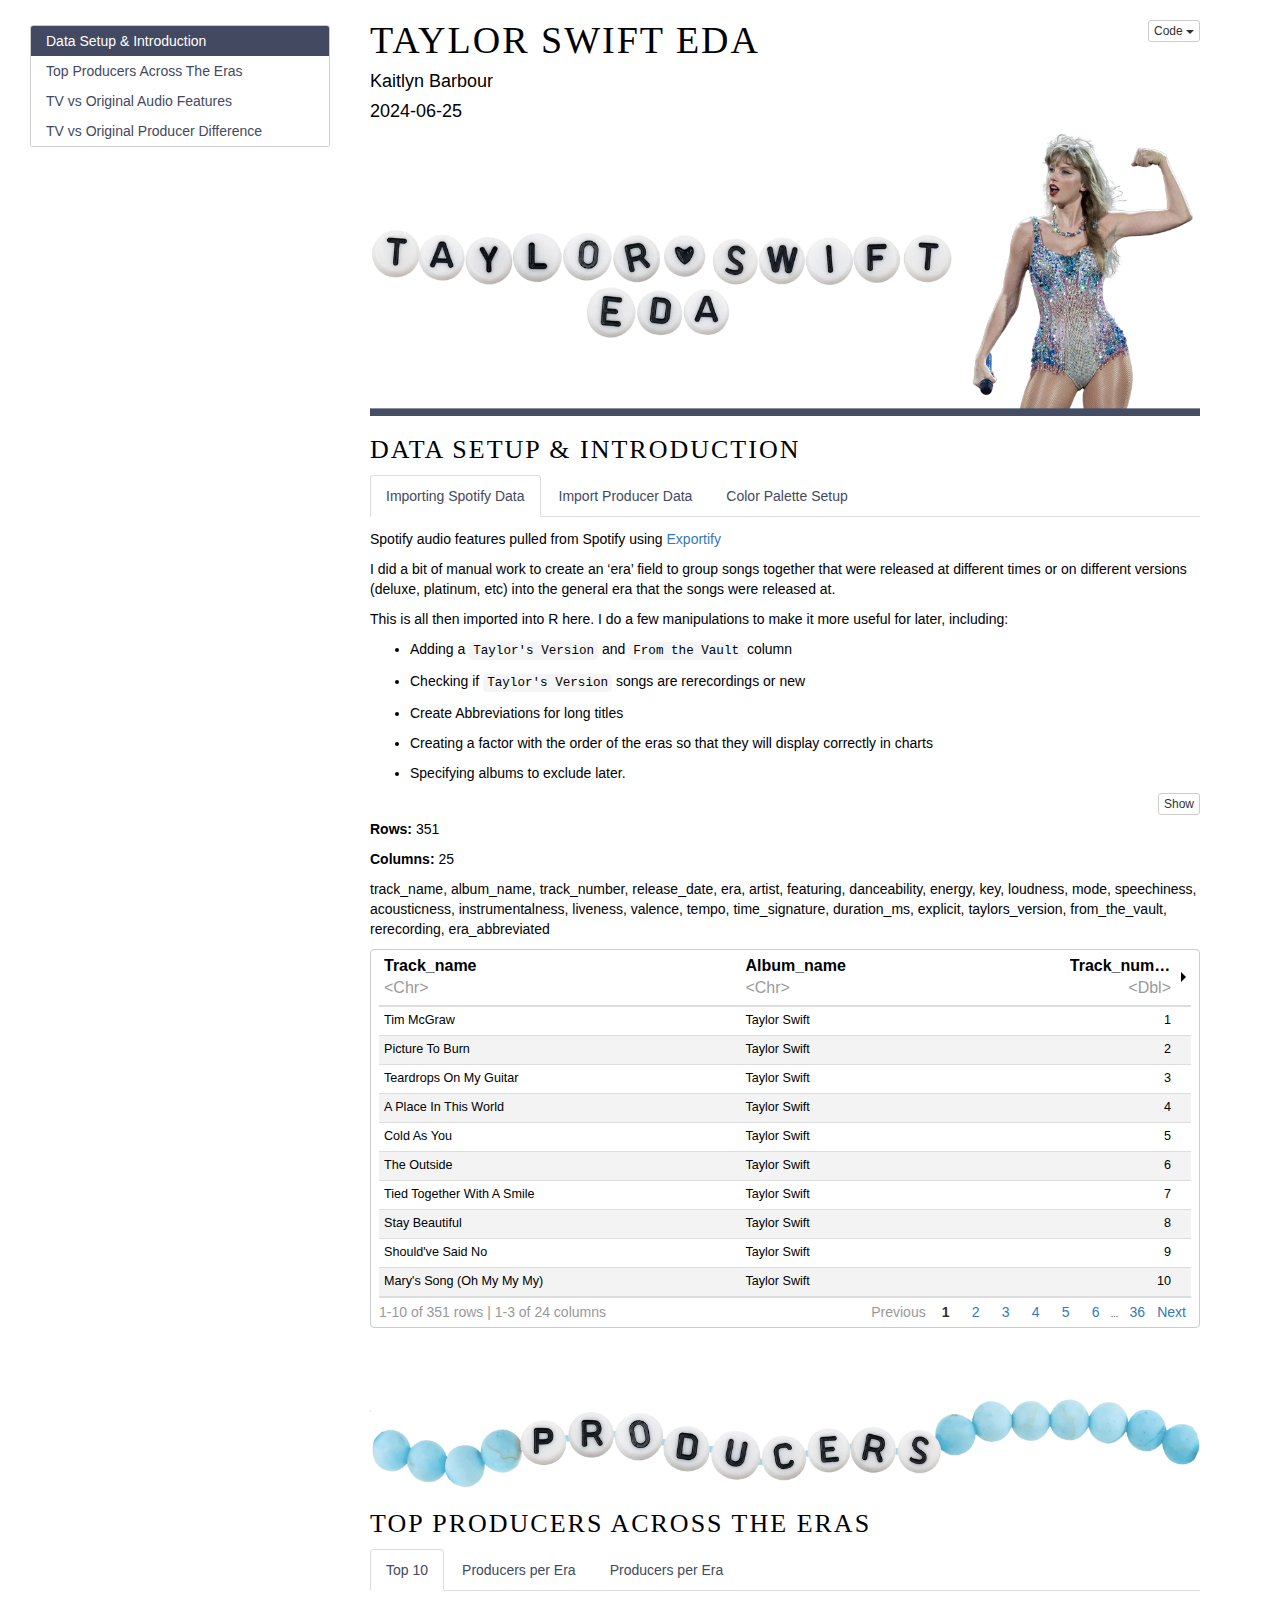
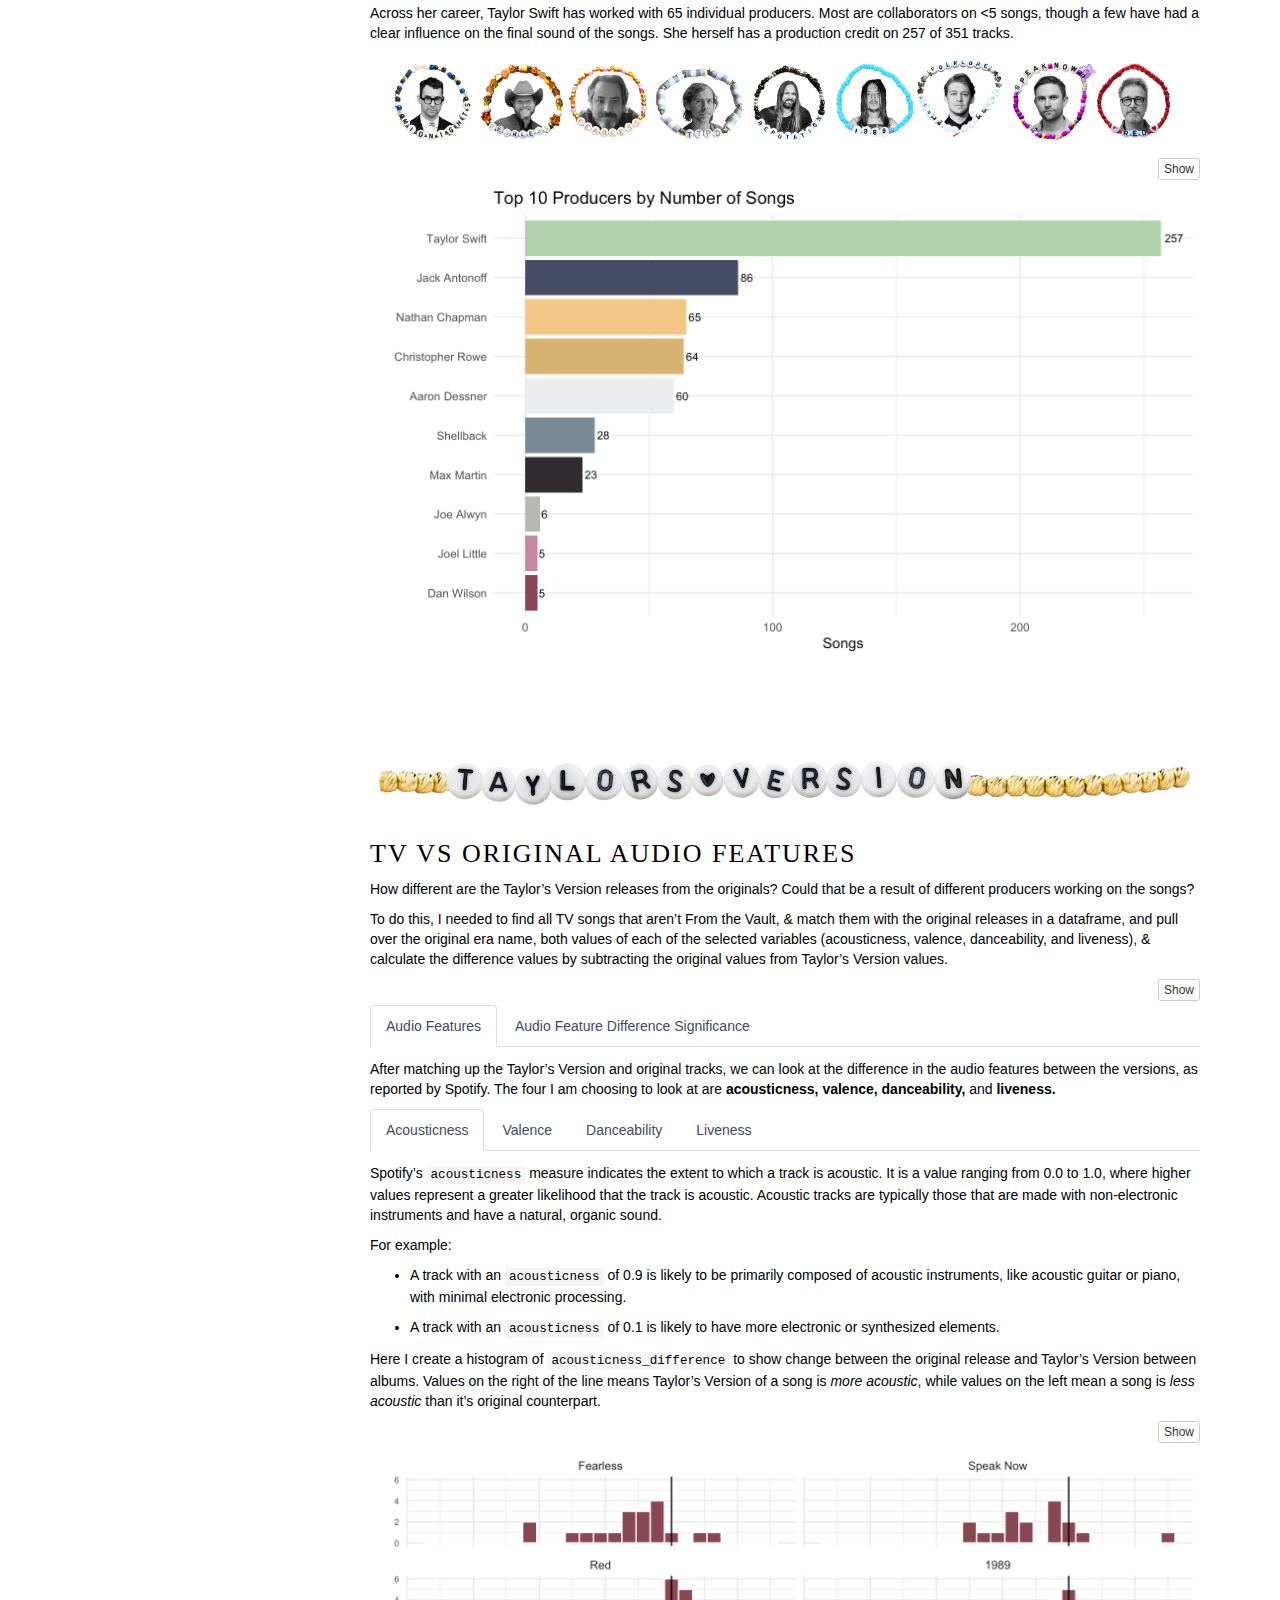
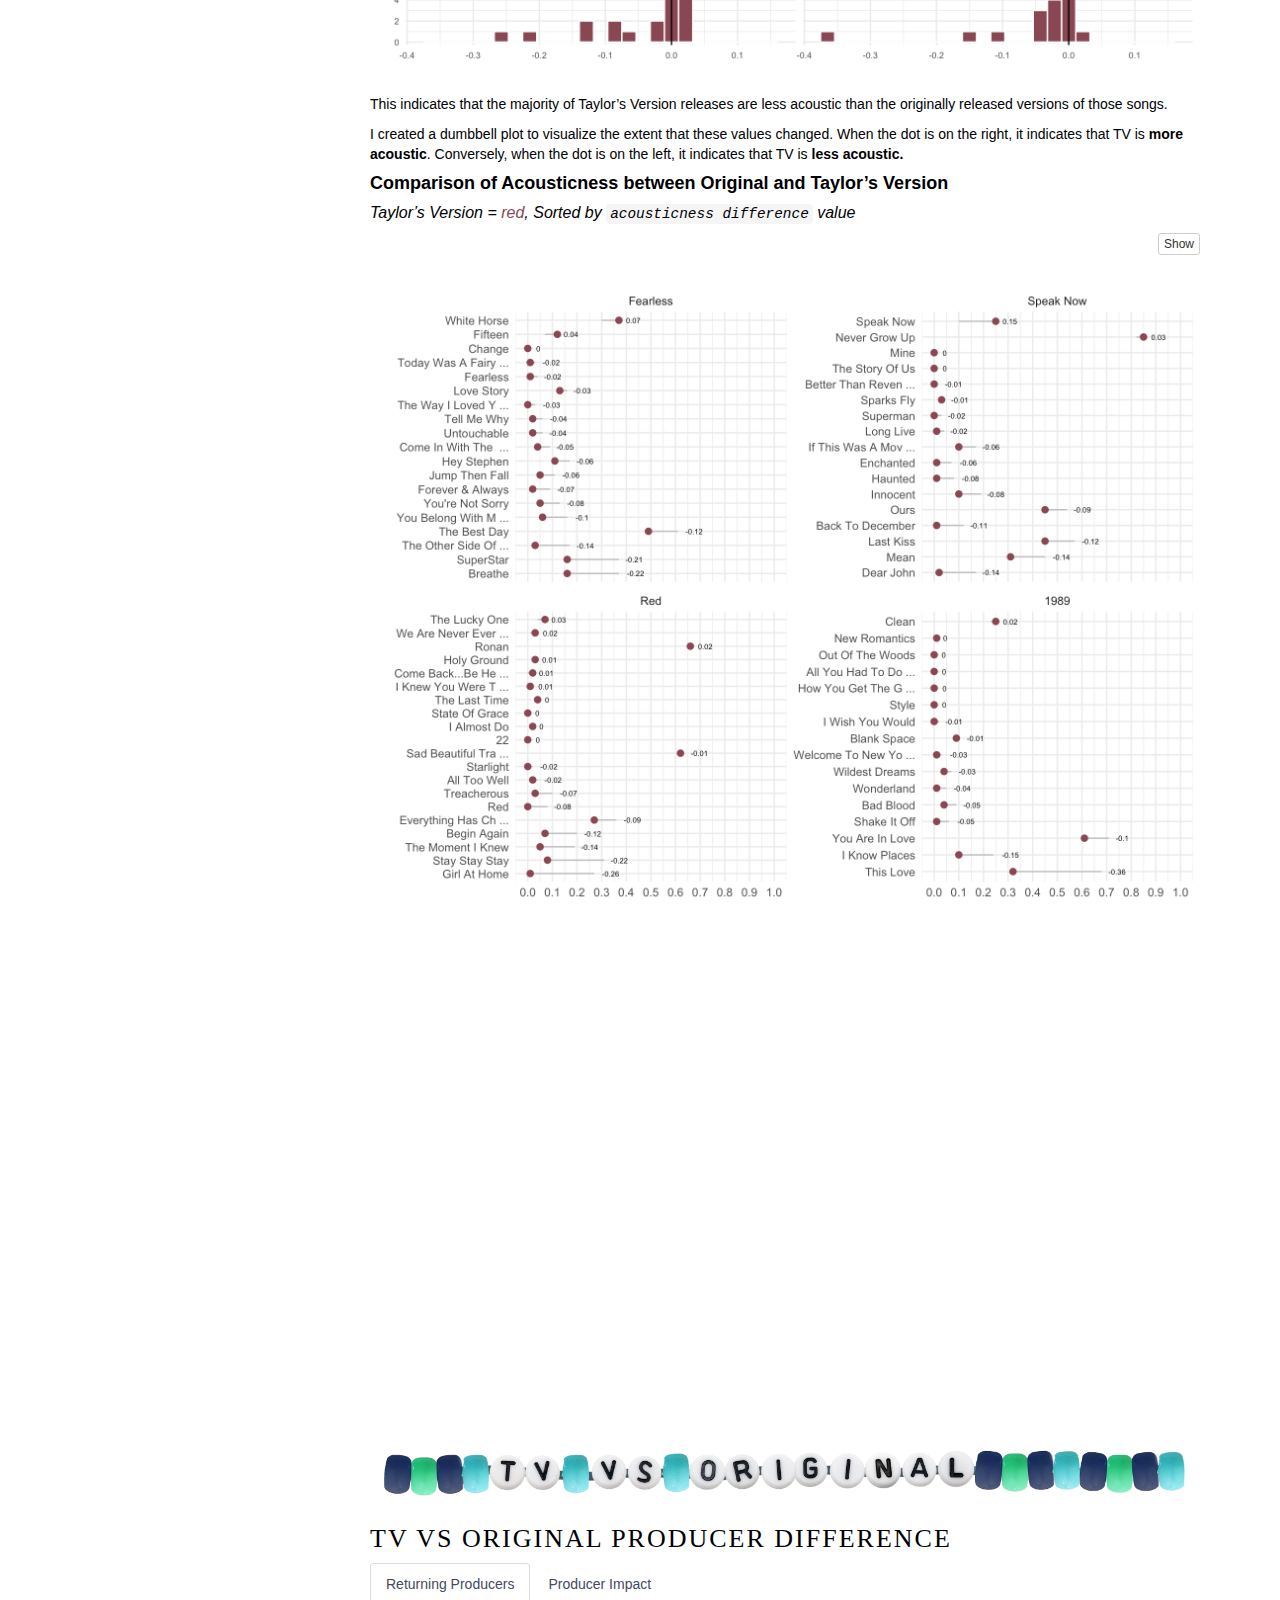
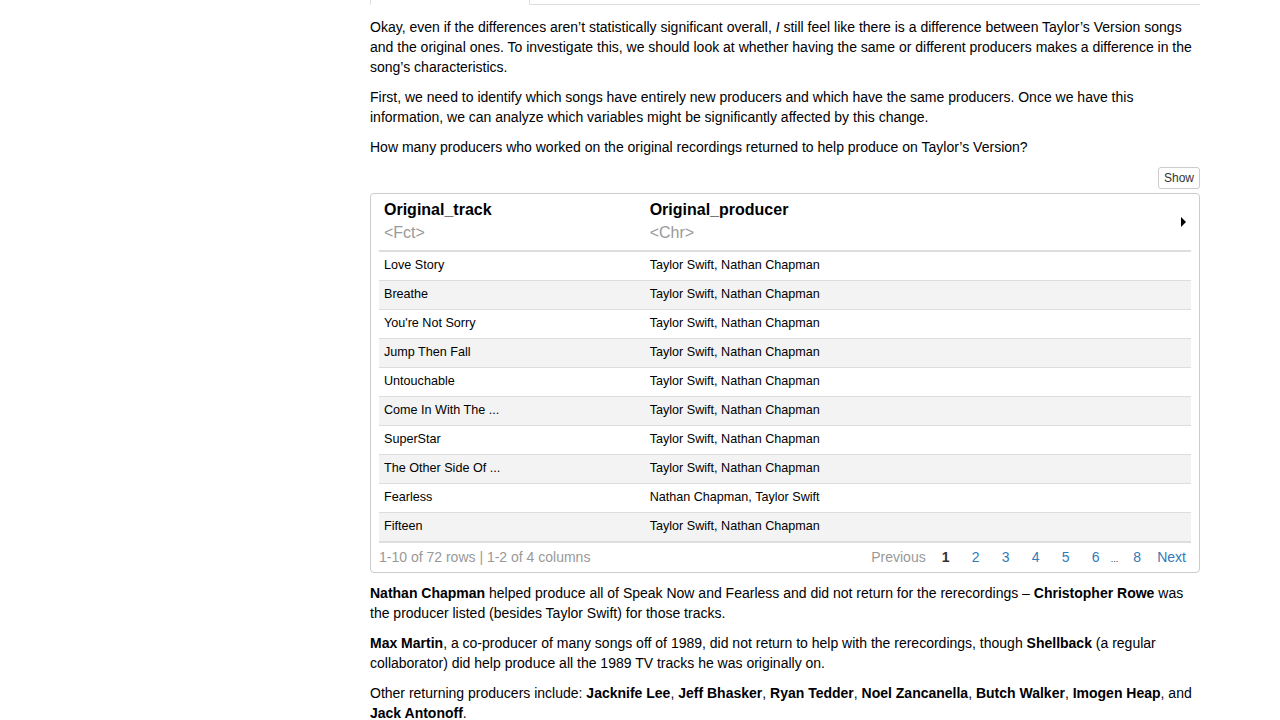
==== commit fae69ae8: "fixing text" ====
--- a/docs/index.html
+++ b/docs/index.html
@@ -991,6 +991,15 @@
 <h1 class="tabset">TV vs Original Producer Difference</h1>
 <div id="returning-producers" class="section level2">
 <h2>Returning Producers</h2>
+<p>Okay, even if the differences aren’t statistically significant
+overall, <em>I</em> still feel like there is a difference between
+Taylor’s Version songs and the original ones. To investigate this, we
+should look at whether having the same or different producers makes a
+difference in the song’s characteristics.</p>
+<p>First, we need to identify which songs have entirely new producers
+and which have the same producers. Once we have this information, we can
+analyze which variables might be significantly affected by this
+change.</p>
 <p>How many producers who worked on the original recordings returned to
 help produce on Taylor’s Version?</p>
 <pre class="r"><code>tv_vs_original_producers &lt;- tv_vs_original_spotify_features %&gt;%
@@ -1017,18 +1026,9 @@
 </div>
 <div id="producer-impact" class="section level2">
 <h2>Producer Impact</h2>
-<p>Okay, even if the differences aren’t statistically significant
-overall, I still feel like there is a difference between Taylor’s
-Version songs and the original ones. To investigate this, we should look
-at whether having the same or different producers makes a difference in
-the song’s characteristics.</p>
-<p>First, we need to identify which songs have entirely new producers
-and which have the same producers. Once we have this information, we can
-analyze which variables might be significantly affected by this
-change.</p>
 <p>After identifying the songs with the same producers and those with
-different ones, we can perform a t-test to determine if there is a
-significant difference between Taylor’s Version songs with the same and
+different ones, we can perform a t-test to determine if there is any
+reak difference between Taylor’s Version songs with the same and
 different producers.</p>
 <pre class="r"><code># Function to compare producers
 compare_producers &lt;- function(original, tv) {
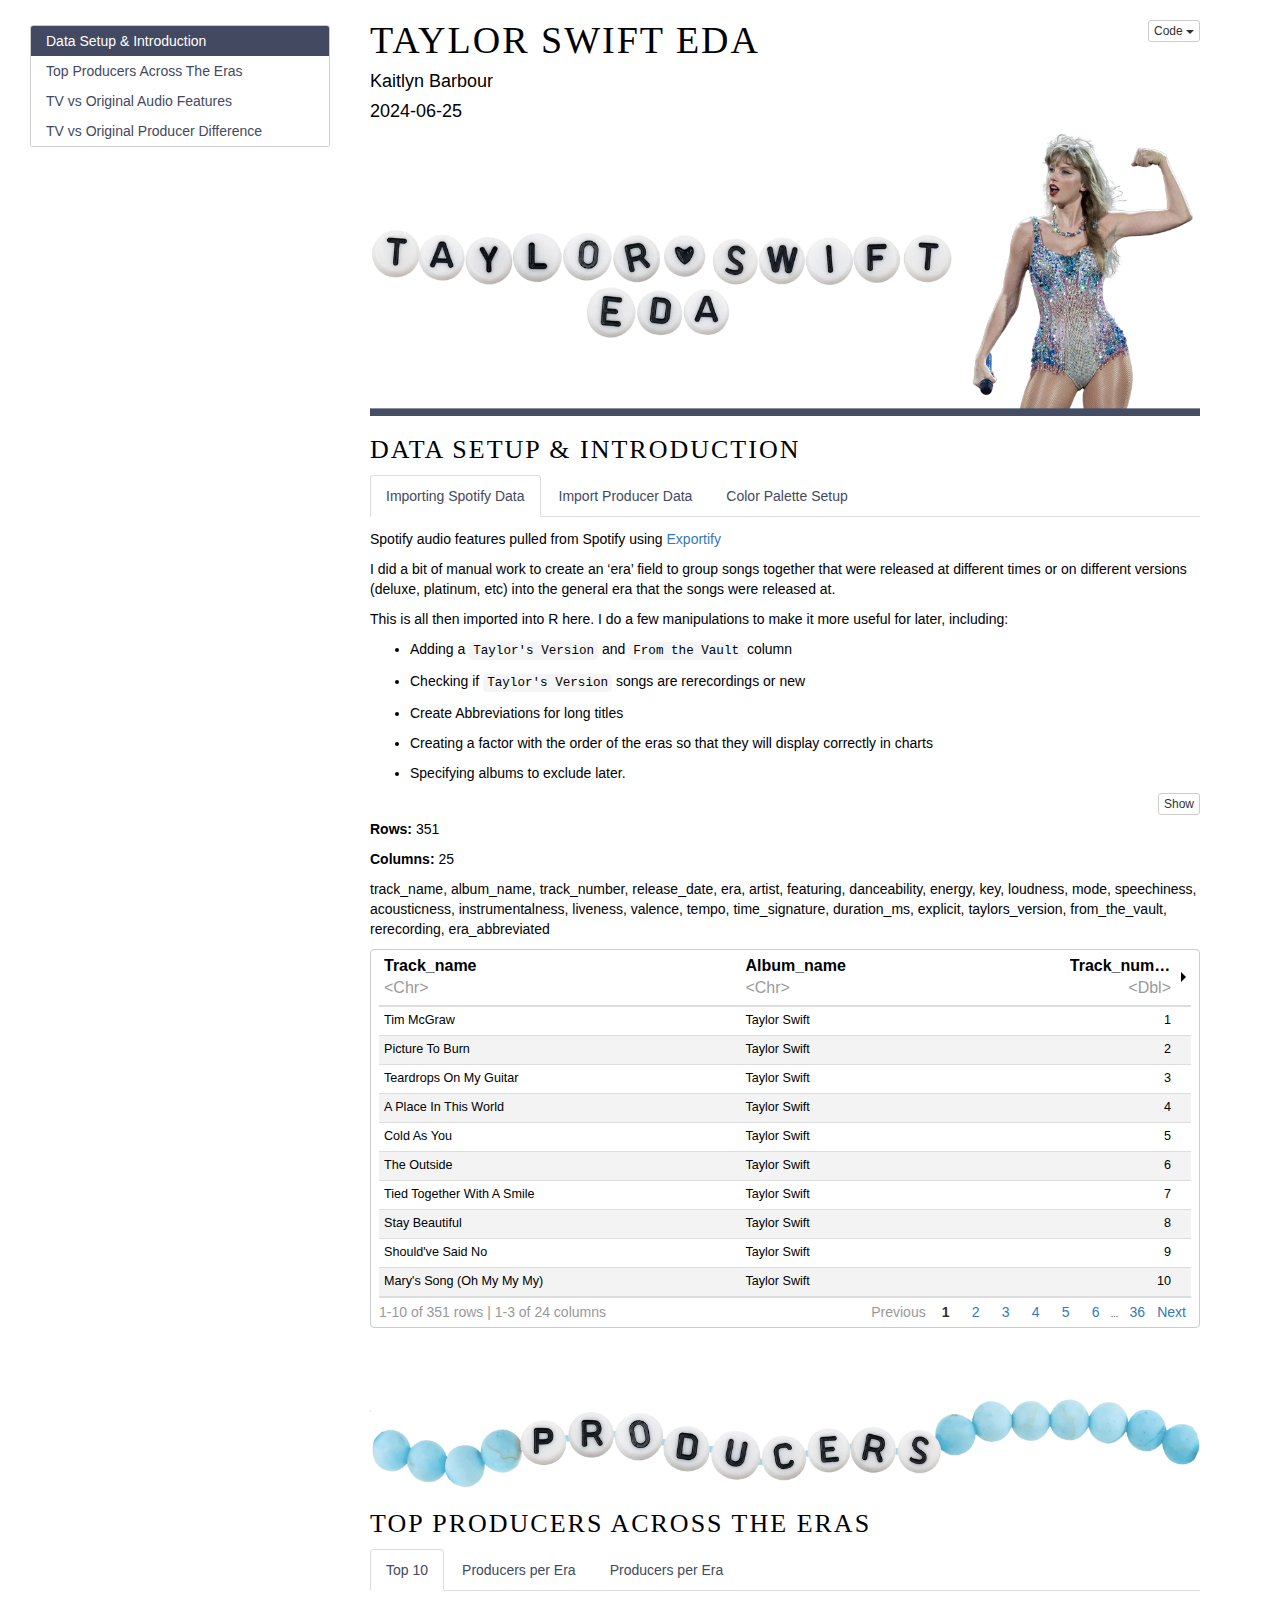
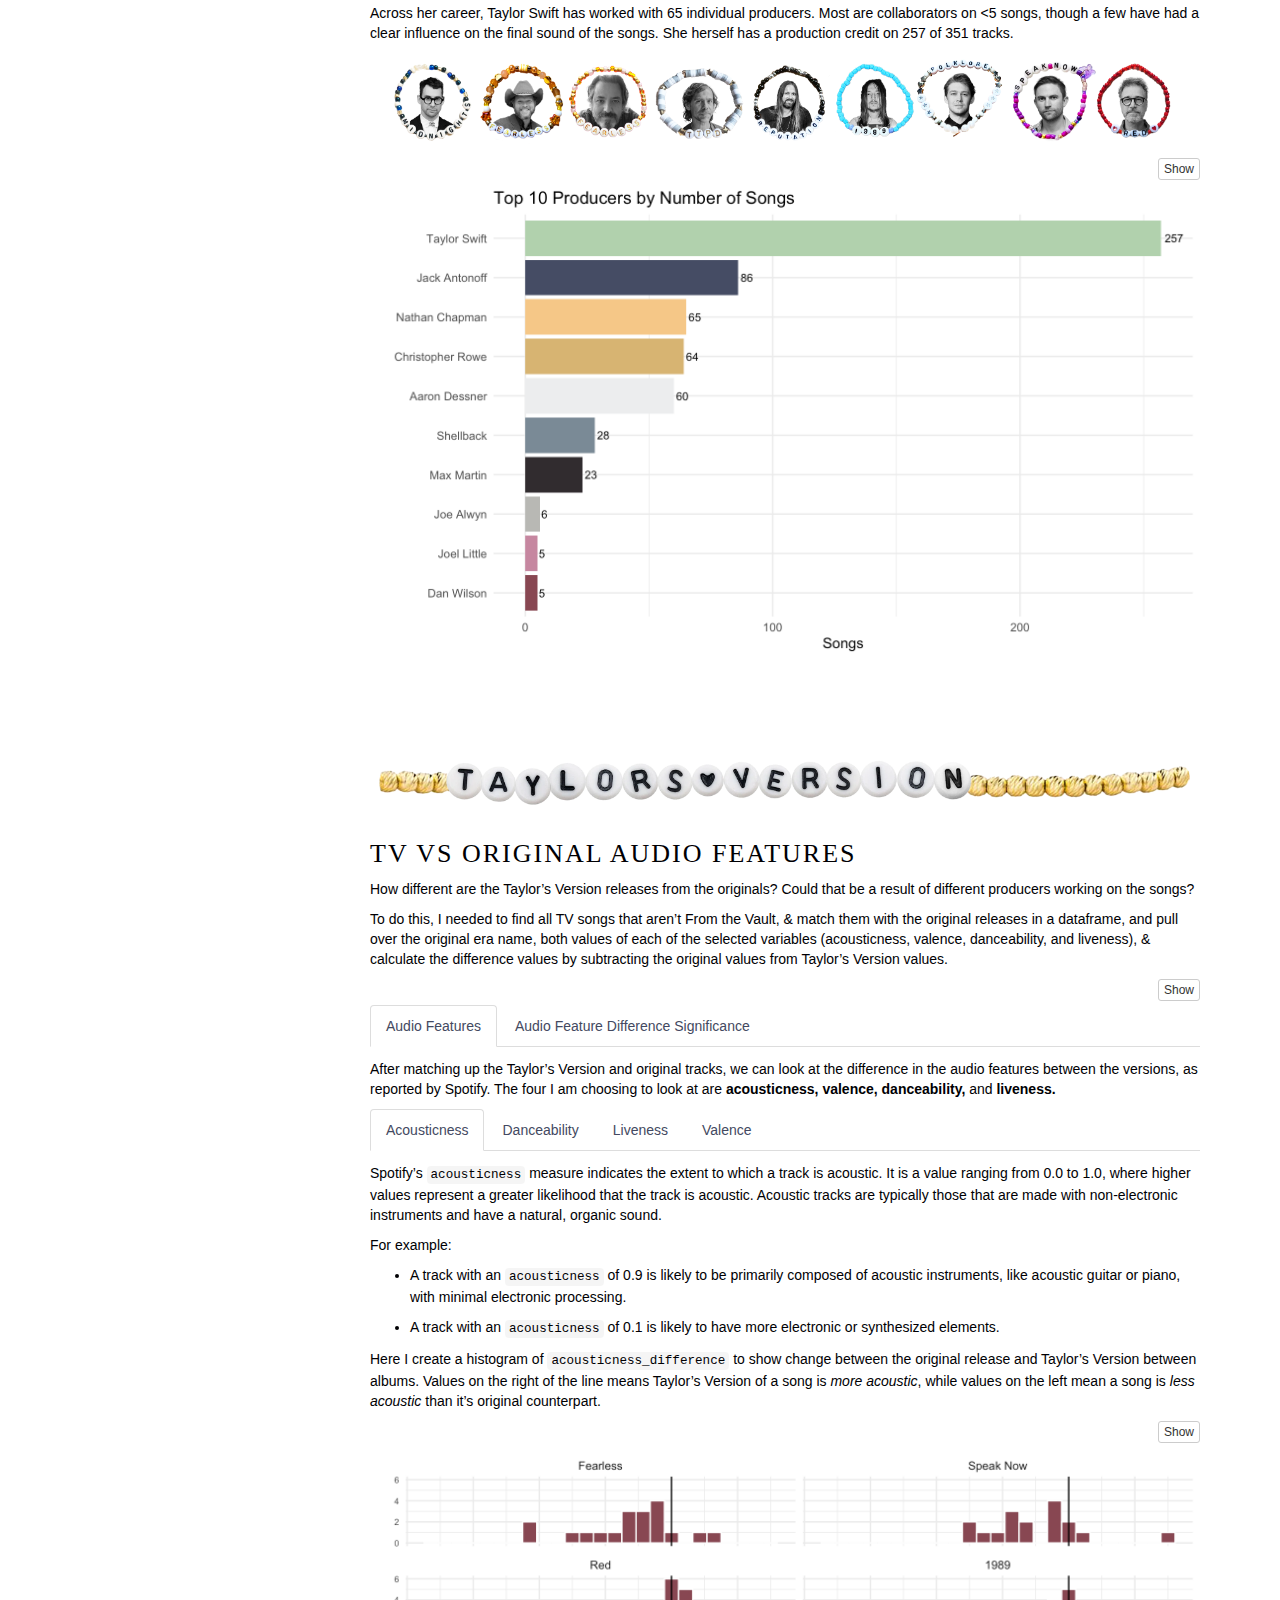
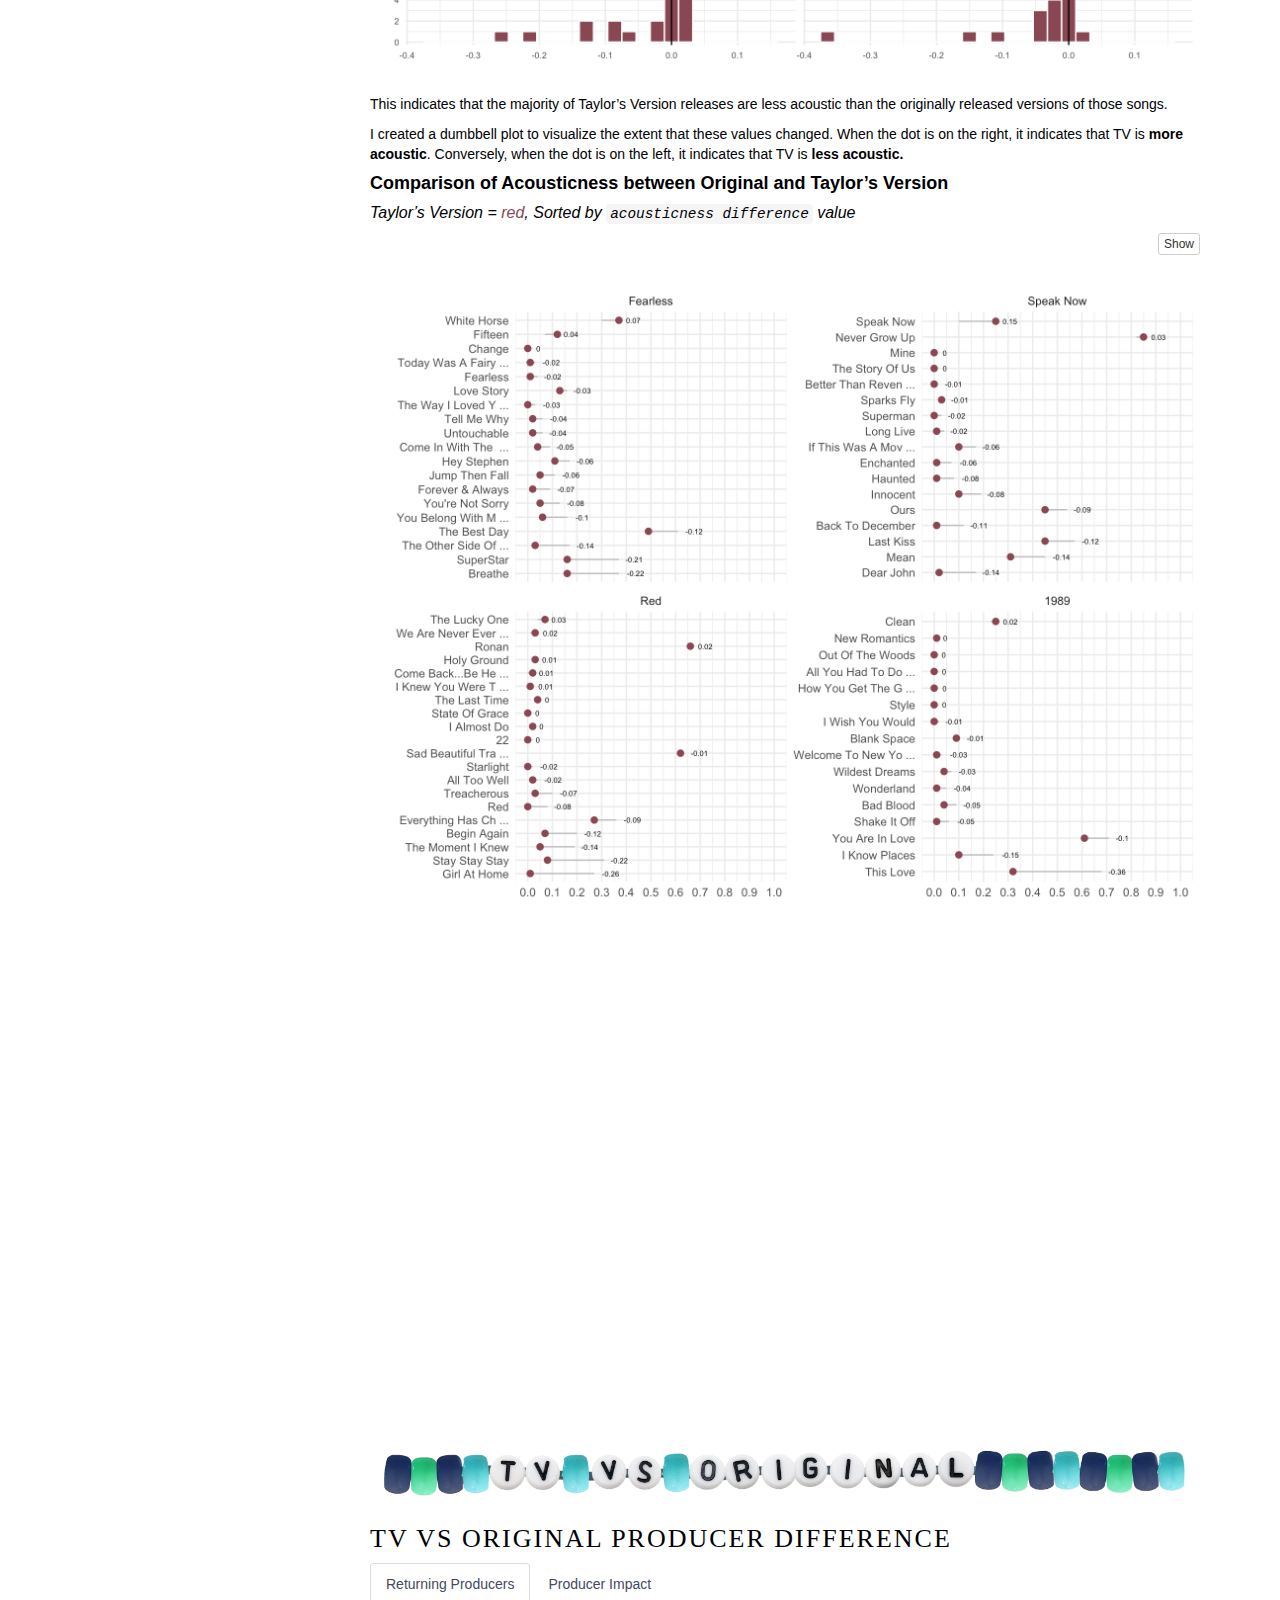
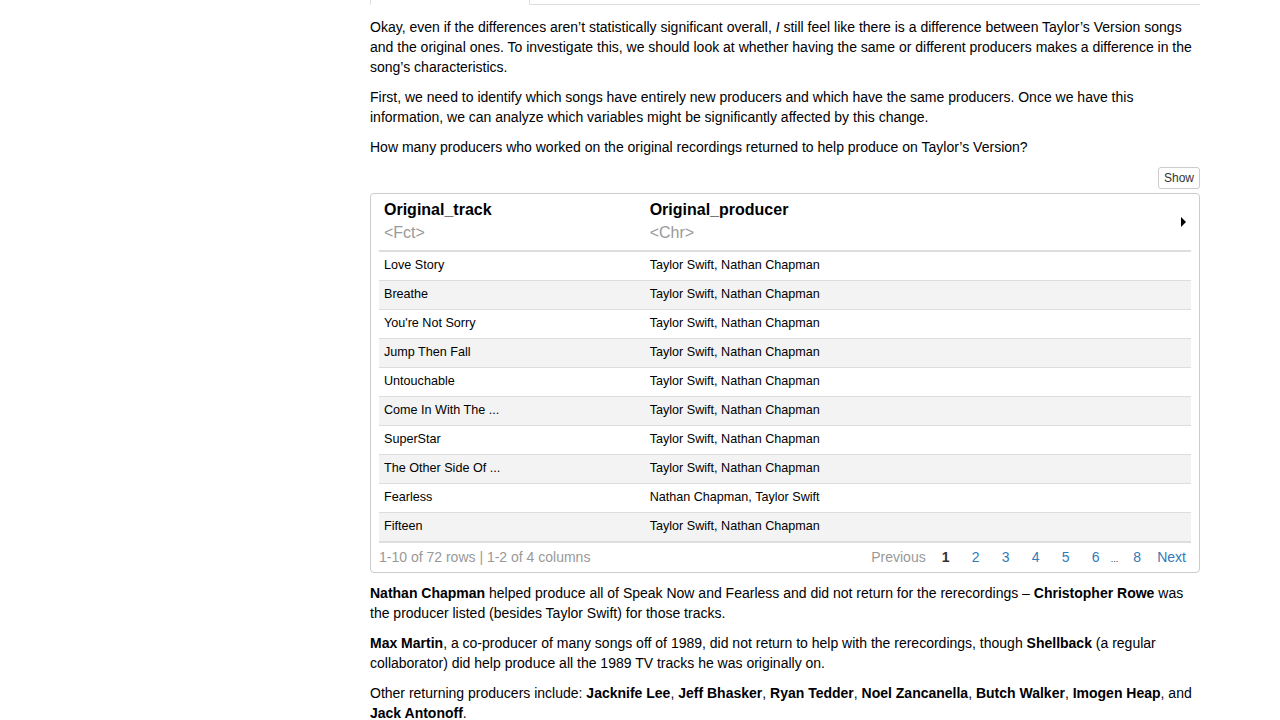
==== commit c59e4713: "move valence" ====
--- a/docs/index.html
+++ b/docs/index.html
@@ -675,71 +675,6 @@
 </div>
 </div>
 </div>
-<div id="valence" class="section level3">
-<h3>Valence</h3>
-<p>Spotify’s <code>valence</code> measure indicates the musical
-positiveness conveyed by a track. It is a metric used to quantify the
-emotional quality of a song, ranging from 0.0 to 1.0. <u>Higher valence
-values signify more positive, happy, and cheerful tracks, while lower
-valence values indicate more negative, sad, or angry tracks.</u></p>
-<p>For example:</p>
-<ul>
-<li><p>A track with a <code>valence</code> of 0.9 might be an upbeat,
-joyous song.</p></li>
-<li><p>A track with a <code>valence</code> of 0.1 might be a somber,
-melancholic song.</p></li>
-</ul>
-<pre class="r"><code>ggplot(tv_vs_original_spotify_features, aes(x = valence_difference)) +
-  geom_histogram(fill = &quot;#f5c787&quot;, color = &quot;white&quot;, bins = 25) +
-  labs(x = &quot;&quot;, y = &quot;&quot;) +
-  geom_vline(xintercept = 0, color = &quot;black&quot;, linewidth = .5) +  # Add vertical line at x = 0
-  facet_wrap(~ original_era) + 
-  theme_minimal() +
-  theme(
-    axis.text.x = element_text(size = rel(0.75)),  # Reduce x-axis text size to 50%
-    axis.text.y = element_text(size = rel(0.75))   # Reduce y-axis text size to 50%
-)</code></pre>
-<p><img src="index_files/figure-html/distribution%20of%20valence%20difference-1.png" width="840" /></p>
-<p>This histogram shows the <code>valence_difference</code> between the
-original releases and TV releases. It seems to show that there’s more of
-a spread of change in valence, but generally more songs that have less
-valence in TV than the original.</p>
-<p>I also created the dumbell plot again for valence: When the dot is on
-the right, it indicates that TV has <strong>more valence</strong> than
-the original release. Conversely, when the dot is on the left, it
-indicates that TV has <strong>less valence</strong>.</p>
-<div id="comparison-of-valence-between-original-and-taylors-version"
-class="section level4">
-<h4><strong>Comparison of Valence between Original and Taylor’s
-Version</strong></h4>
-<div id="taylors-version-yellow-sorted-by-valence-difference-value"
-class="section level5">
-<h5><em>Taylor’s Version = <span style="color:#f5c787;">yellow</span>,
-Sorted by <code>valence difference</code> value</em></h5>
-<pre class="r"><code># reorder by valence difference now
-tv_vs_original_spotify_features &lt;- tv_vs_original_spotify_features %&gt;%
-  mutate(original_track = reorder(original_track, valence_difference))
-
-ggplot(tv_vs_original_spotify_features, aes(y = original_track)) +
-  geom_segment(aes(x = original_valence, xend = tv_valence, y = original_track, yend = original_track),
-               color = &quot;gray&quot;, linewidth = .5) +
-  geom_point(aes(x = tv_valence), color = &quot;#f5c787&quot;, size = 2, show.legend = TRUE) +
-  labs(title = &quot;&quot;, 
-       x = &quot;&quot;, y = &quot;&quot;) +
-  theme_minimal() +
-  facet_wrap(~ original_era, scales = &quot;free_y&quot;) + 
-  scale_x_continuous(limits = c(0, 1), breaks = seq(0, 1, 0.1)) +
-  geom_text(aes(x = ifelse(original_valence &gt; tv_valence, original_valence, tv_valence) + 0.03,
-                label = round(valence_difference, 2)), 
-            hjust = 0, vjust = 0.5, color = &quot;black&quot;, size = 2)  # Add text labels for acousticness_difference</code></pre>
-<p><img src="index_files/figure-html/valence%20dumbell%20plot%20-%20TV%20vs%20original-1.png" width="840" /></p>
-<iframe style="border-radius:12px" src="https://open.spotify.com/embed/track/08gavXombT6KR0af88i9tA?utm_source=generator" width="100%" height="200" frameBorder="0" allowfullscreen allow="autoplay; clipboard-write; encrypted-media; fullscreen; picture-in-picture" loading="lazy">
-</iframe>
-<iframe style="border-radius:12px" src="https://open.spotify.com/embed/track/2m3ObD945KvpE5y9A1eUWm?utm_source=generator" width="100%" height="200" frameBorder="0" allowfullscreen allow="autoplay; clipboard-write; encrypted-media; fullscreen; picture-in-picture" loading="lazy">
-</iframe>
-</div>
-</div>
-</div>
 <div id="danceability" class="section level3">
 <h3>Danceability</h3>
 <p>Spotify’s <code>danceability</code> measure indicates how suitable a
@@ -868,6 +803,71 @@
 </div>
 </div>
 </div>
+<div id="valence" class="section level3">
+<h3>Valence</h3>
+<p>Spotify’s <code>valence</code> measure indicates the musical
+positiveness conveyed by a track. It is a metric used to quantify the
+emotional quality of a song, ranging from 0.0 to 1.0. <u>Higher valence
+values signify more positive, happy, and cheerful tracks, while lower
+valence values indicate more negative, sad, or angry tracks.</u></p>
+<p>For example:</p>
+<ul>
+<li><p>A track with a <code>valence</code> of 0.9 might be an upbeat,
+joyous song.</p></li>
+<li><p>A track with a <code>valence</code> of 0.1 might be a somber,
+melancholic song.</p></li>
+</ul>
+<pre class="r"><code>ggplot(tv_vs_original_spotify_features, aes(x = valence_difference)) +
+  geom_histogram(fill = &quot;#f5c787&quot;, color = &quot;white&quot;, bins = 25) +
+  labs(x = &quot;&quot;, y = &quot;&quot;) +
+  geom_vline(xintercept = 0, color = &quot;black&quot;, linewidth = .5) +  # Add vertical line at x = 0
+  facet_wrap(~ original_era) + 
+  theme_minimal() +
+  theme(
+    axis.text.x = element_text(size = rel(0.75)),  # Reduce x-axis text size to 50%
+    axis.text.y = element_text(size = rel(0.75))   # Reduce y-axis text size to 50%
+)</code></pre>
+<p><img src="index_files/figure-html/distribution%20of%20valence%20difference-1.png" width="840" /></p>
+<p>This histogram shows the <code>valence_difference</code> between the
+original releases and TV releases. It seems to show that there’s more of
+a spread of change in valence, but generally more songs that have less
+valence in TV than the original.</p>
+<p>I also created the dumbell plot again for valence: When the dot is on
+the right, it indicates that TV has <strong>more valence</strong> than
+the original release. Conversely, when the dot is on the left, it
+indicates that TV has <strong>less valence</strong>.</p>
+<div id="comparison-of-valence-between-original-and-taylors-version"
+class="section level4">
+<h4><strong>Comparison of Valence between Original and Taylor’s
+Version</strong></h4>
+<div id="taylors-version-yellow-sorted-by-valence-difference-value"
+class="section level5">
+<h5><em>Taylor’s Version = <span style="color:#f5c787;">yellow</span>,
+Sorted by <code>valence difference</code> value</em></h5>
+<pre class="r"><code># reorder by valence difference now
+tv_vs_original_spotify_features &lt;- tv_vs_original_spotify_features %&gt;%
+  mutate(original_track = reorder(original_track, valence_difference))
+
+ggplot(tv_vs_original_spotify_features, aes(y = original_track)) +
+  geom_segment(aes(x = original_valence, xend = tv_valence, y = original_track, yend = original_track),
+               color = &quot;gray&quot;, linewidth = .5) +
+  geom_point(aes(x = tv_valence), color = &quot;#f5c787&quot;, size = 2, show.legend = TRUE) +
+  labs(title = &quot;&quot;, 
+       x = &quot;&quot;, y = &quot;&quot;) +
+  theme_minimal() +
+  facet_wrap(~ original_era, scales = &quot;free_y&quot;) + 
+  scale_x_continuous(limits = c(0, 1), breaks = seq(0, 1, 0.1)) +
+  geom_text(aes(x = ifelse(original_valence &gt; tv_valence, original_valence, tv_valence) + 0.03,
+                label = round(valence_difference, 2)), 
+            hjust = 0, vjust = 0.5, color = &quot;black&quot;, size = 2)  # Add text labels for acousticness_difference</code></pre>
+<p><img src="index_files/figure-html/valence%20dumbell%20plot%20-%20TV%20vs%20original-1.png" width="840" /></p>
+<iframe style="border-radius:12px" src="https://open.spotify.com/embed/track/08gavXombT6KR0af88i9tA?utm_source=generator" width="100%" height="200" frameBorder="0" allowfullscreen allow="autoplay; clipboard-write; encrypted-media; fullscreen; picture-in-picture" loading="lazy">
+</iframe>
+<iframe style="border-radius:12px" src="https://open.spotify.com/embed/track/2m3ObD945KvpE5y9A1eUWm?utm_source=generator" width="100%" height="200" frameBorder="0" allowfullscreen allow="autoplay; clipboard-write; encrypted-media; fullscreen; picture-in-picture" loading="lazy">
+</iframe>
+</div>
+</div>
+</div>
 </div>
 <div id="audio-feature-difference-significance" class="section level2">
 <h2>Audio Feature Difference Significance</h2>
@@ -921,29 +921,33 @@
 </colgroup>
 <thead>
 <tr class="header">
-<th align="left">Grade</th>
+<th align="left">Feature</th>
 <th align="left">p-value result</th>
-<th align="left">interpretation</th>
+<th align="left">Interpretation</th>
 </tr>
 </thead>
 <tbody>
 <tr class="odd">
-<td align="left">Acousticness</td>
+<td align="left"><span
+style="color:#884752;"><strong>Acousticness</strong></span></td>
 <td align="left">0.1138</td>
 <td align="left">p &gt; 0.05, not statistically significant</td>
 </tr>
 <tr class="even">
-<td align="left">Danceability</td>
+<td align="left"><span
+style="color:#9f88a4;"><strong>Danceability</strong></span></td>
 <td align="left">0.95178</td>
 <td align="left">p &gt; 0.05, not statistically significant</td>
 </tr>
 <tr class="odd">
-<td align="left">Liveness</td>
+<td align="left"><span
+style="color:#7a8a96;"><strong>Liveness</strong></span></td>
 <td align="left">0.09387</td>
 <td align="left">p &gt; 0.05, not statistically significant</td>
 </tr>
 <tr class="even">
-<td align="left">Valence</td>
+<td align="left"><span
+style="color:#f5c787;"><strong>Valence</strong></span></td>
 <td align="left">0.80917</td>
 <td align="left">p &gt; 0.05, not statistically significant</td>
 </tr>
@@ -1097,29 +1101,37 @@
 </colgroup>
 <thead>
 <tr class="header">
-<th align="left">Grade</th>
+<th align="left">Feature</th>
 <th align="left">p-value result</th>
 <th align="left">interpretation</th>
 </tr>
 </thead>
 <tbody>
 <tr class="odd">
-<td align="left">Acousticness Difference</td>
+<td align="left"><span
+style="color:#884752;"><strong>Acousticness</strong></span>
+<strong>Difference</strong></td>
 <td align="left">0.03295</td>
 <td align="left">p &lt; 0.05, <u>statistically significant</u></td>
 </tr>
 <tr class="even">
-<td align="left">Danceability Difference</td>
+<td align="left"><span
+style="color:#9f88a4;"><strong>Danceability</strong></span>
+<strong>Difference</strong></td>
 <td align="left">0.6897</td>
 <td align="left">p &gt; 0.05, not statistically significant</td>
 </tr>
 <tr class="odd">
-<td align="left">Liveness Difference</td>
+<td align="left"><span
+style="color:#7a8a96;"><strong>Liveness</strong></span>
+<strong>Difference</strong></td>
 <td align="left">0.25922</td>
 <td align="left">p &gt; 0.05, not statistically significant</td>
 </tr>
 <tr class="even">
-<td align="left">Valence Difference</td>
+<td align="left"><span
+style="color:#f5c787;"><strong>Valence</strong></span>
+<strong>Difference</strong></td>
 <td align="left">0.25834</td>
 <td align="left">p &gt; 0.05, not statistically significant</td>
 </tr>
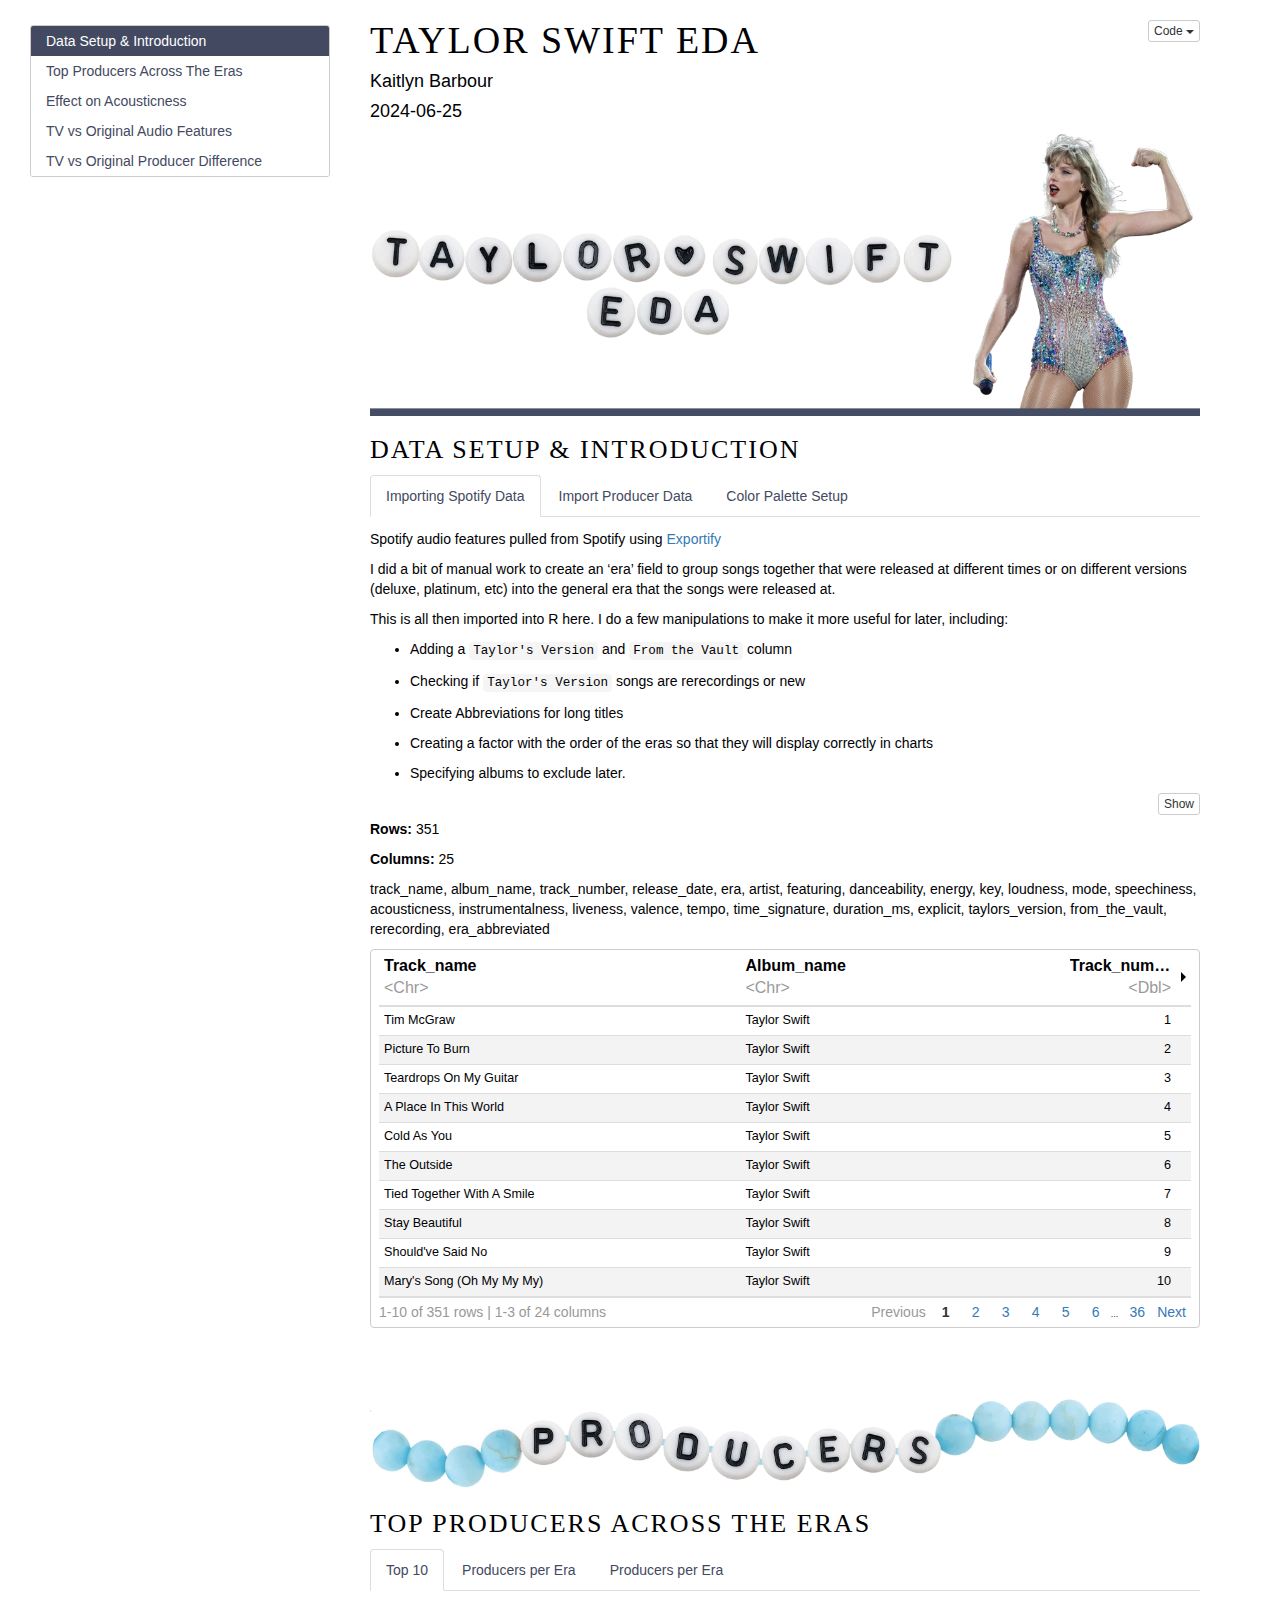
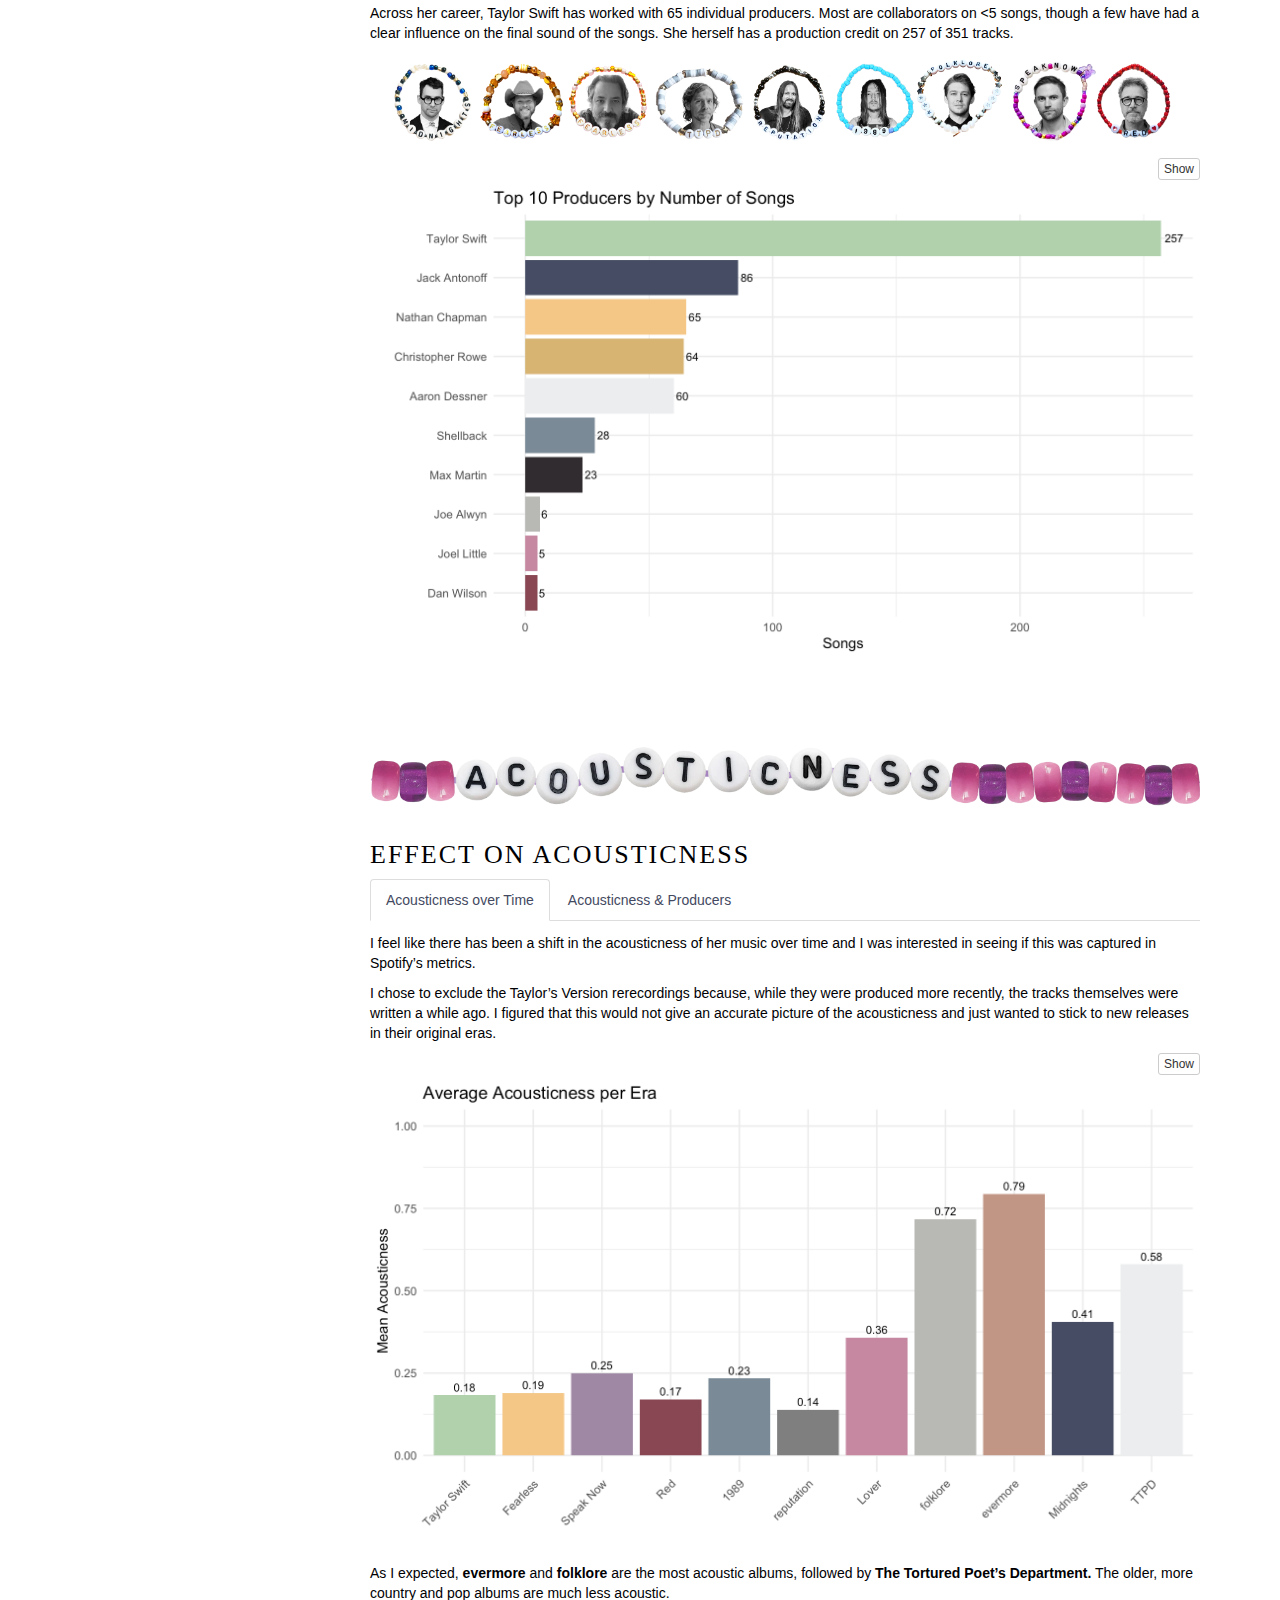
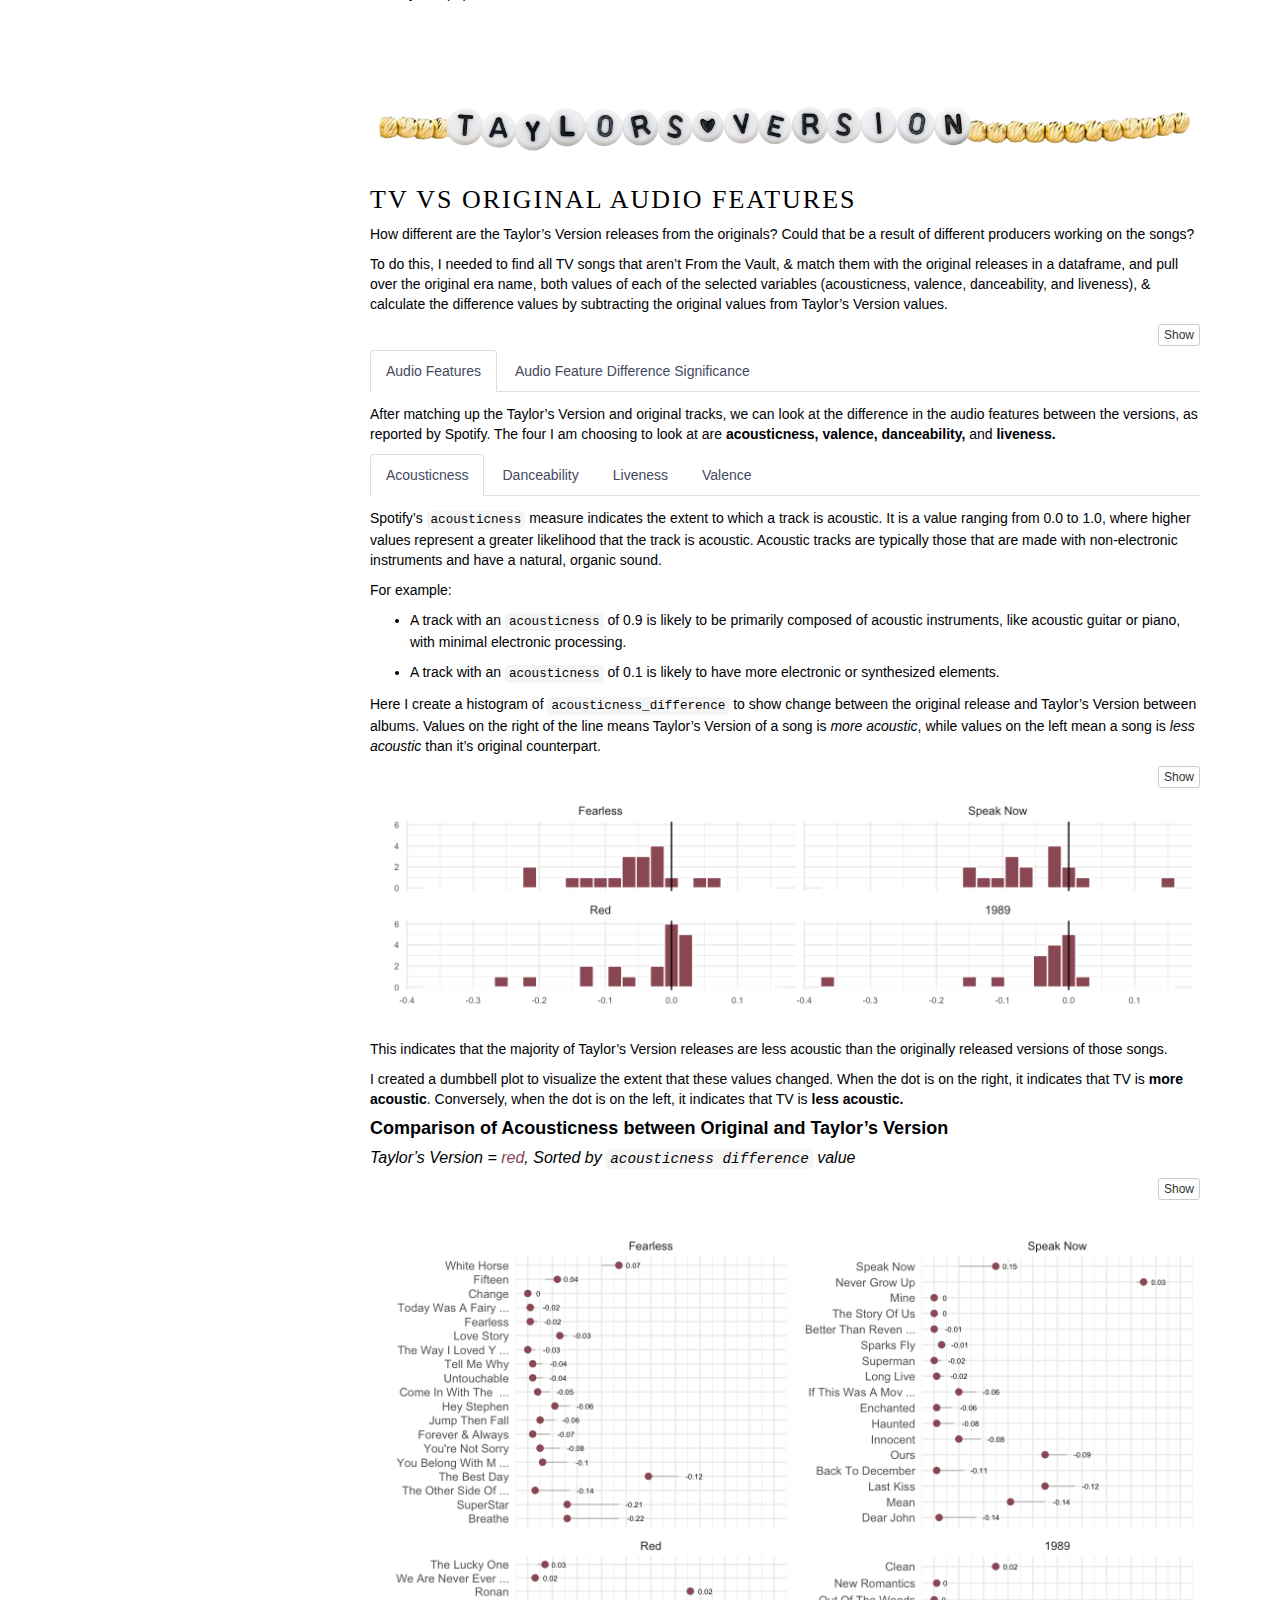
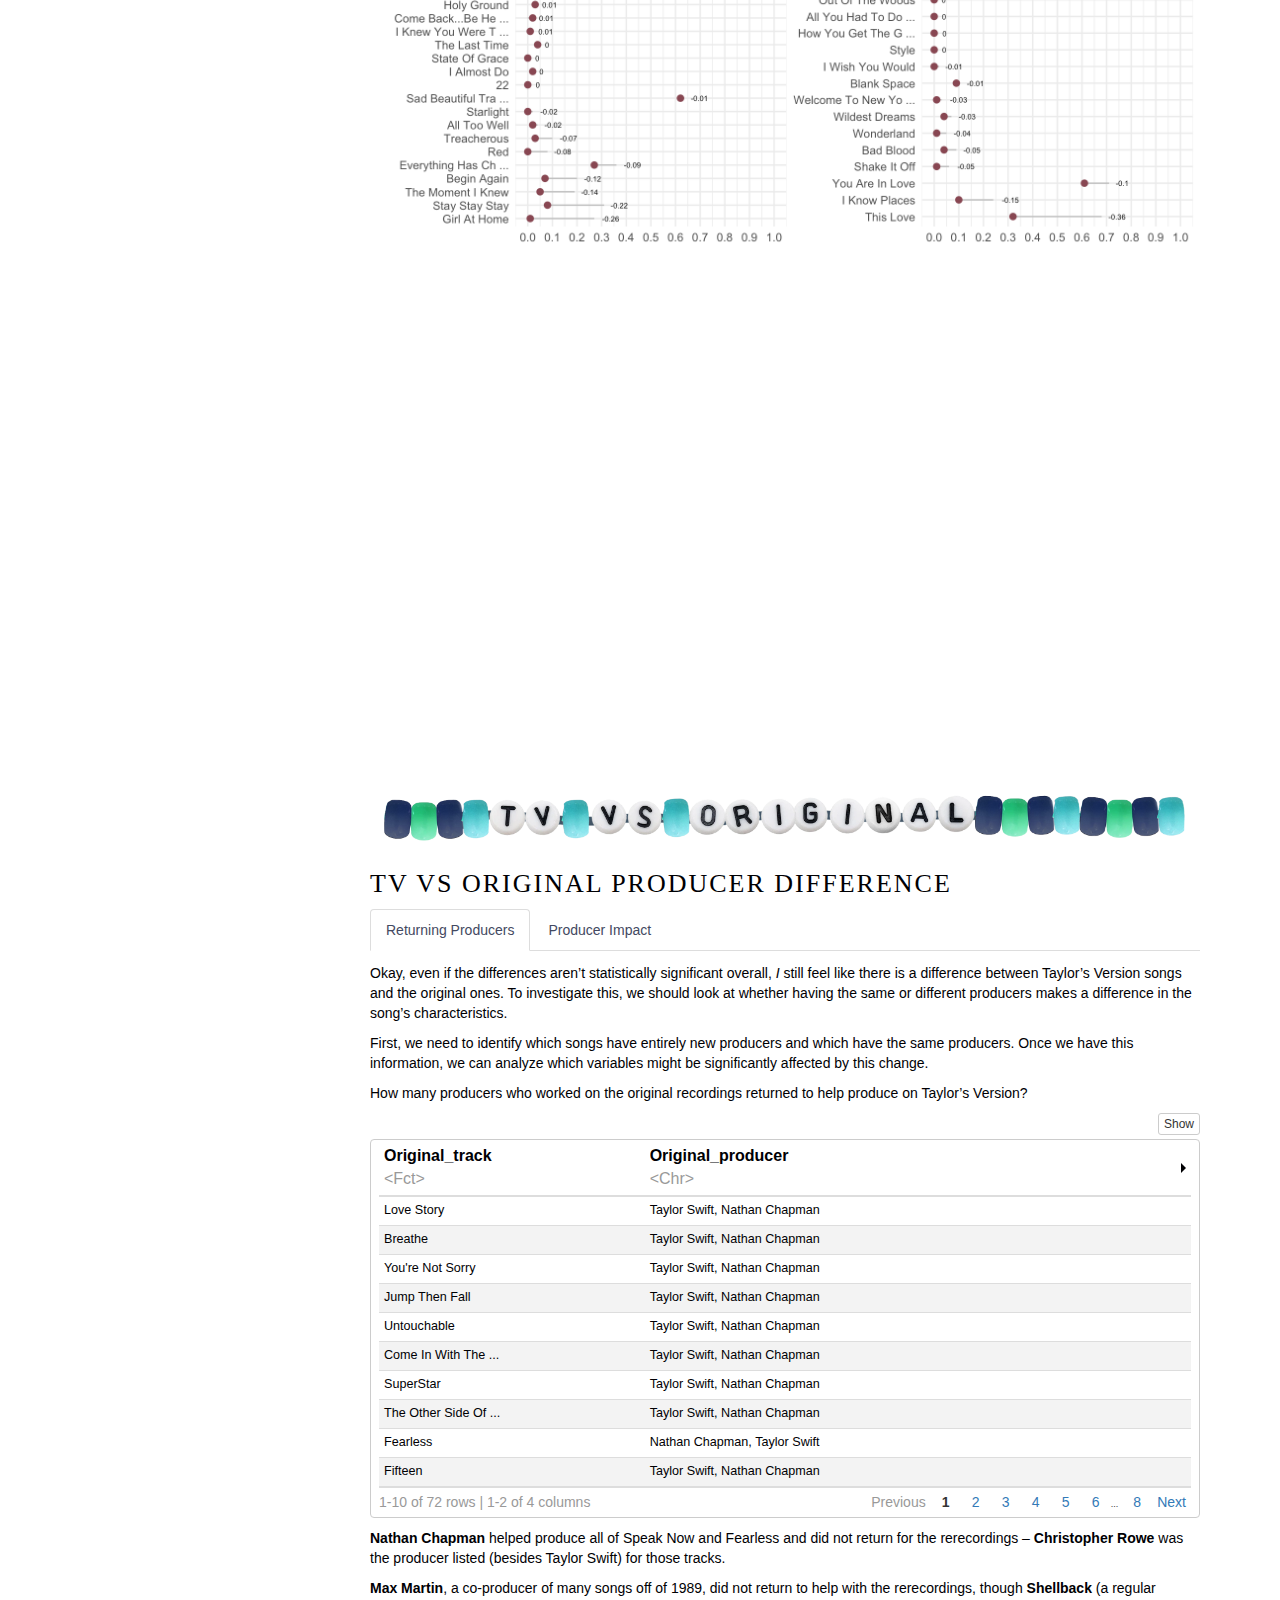
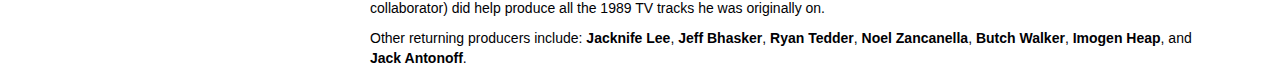
==== commit 3f3b0120: "adding acousticness back in" ====
--- a/docs/index.html
+++ b/docs/index.html
@@ -40,6 +40,14 @@
 <script src="site_libs/highlightjs-9.12.0/highlight.js"></script>
 <link href="site_libs/pagedtable-1.1/css/pagedtable.css" rel="stylesheet" />
 <script src="site_libs/pagedtable-1.1/js/pagedtable.js"></script>
+<link href="site_libs/htmltools-fill-0.5.8.1/fill.css" rel="stylesheet" />
+<script src="site_libs/htmlwidgets-1.6.4/htmlwidgets.js"></script>
+<script src="site_libs/plotly-binding-4.10.4/plotly.js"></script>
+<script src="site_libs/typedarray-0.1/typedarray.min.js"></script>
+<link href="site_libs/crosstalk-1.2.1/css/crosstalk.min.css" rel="stylesheet" />
+<script src="site_libs/crosstalk-1.2.1/js/crosstalk.min.js"></script>
+<link href="site_libs/plotly-htmlwidgets-css-2.11.1/plotly-htmlwidgets.css" rel="stylesheet" />
+<script src="site_libs/plotly-main-2.11.1/plotly-latest.min.js"></script>
 
 <style type="text/css">
   code{white-space: pre-wrap;}
@@ -525,6 +533,100 @@
 </div>
 </div>
 <div id="section-1" class="section level1 unlisted unnumbered">
+<h1 class="unlisted unnumbered"></h1>
+<p><img src="images/acousticness.png" /></p>
+</div>
+<div id="effect-on-acousticness" class="section level1 tabset">
+<h1 class="tabset">Effect on Acousticness</h1>
+<div id="acousticness-over-time" class="section level2">
+<h2>Acousticness over Time</h2>
+<p>I feel like there has been a shift in the acousticness of her music
+over time and I was interested in seeing if this was captured in
+Spotify’s metrics.</p>
+<p>I chose to exclude the Taylor’s Version rerecordings because, while
+they were produced more recently, the tracks themselves were written a
+while ago. I figured that this would not give an accurate picture of the
+acousticness and just wanted to stick to new releases in their original
+eras.</p>
+<pre class="r"><code>acousticness_summary &lt;- spotify_features %&gt;%
+  filter(!era_abbreviated %in% eras_to_exclude)%&gt;%
+  filter(!grepl(&quot;TV&quot;, era_abbreviated)) %&gt;% 
+  group_by(era_abbreviated) %&gt;%
+  summarize(mean_acousticness = mean(acousticness, na.rm = TRUE))
+  
+ggplot(acousticness_summary, aes(x = era_abbreviated, y = mean_acousticness, fill = era_abbreviated)) +
+  geom_bar(stat = &quot;identity&quot;) +
+  geom_text(aes(label = round(mean_acousticness, 2)), vjust = -0.5, size = 3) +
+  expand_limits(y = max(acousticness_summary$mean_acousticness) * 1.1) +  # Add some space above the bars
+  theme_minimal() +
+  ylim(0,1) +
+  theme(axis.text.x = element_text(angle = 45, hjust = 1), legend.position = &quot;none&quot;) +
+  labs(title = &quot;Average Acousticness per Era&quot;,
+       x = &quot;&quot;, 
+       y = &quot;Mean Acousticness&quot;) +
+  geom_smooth(aes(group = era_abbreviated), method = &quot;lm&quot;, formula = &#39;y ~ x&#39;, linewidth = 1) +  # Add regression lines 
+scale_fill_manual(values = eras_color_assignment)</code></pre>
+<p><img src="index_files/figure-html/acousticness%20over%20time-1.png" width="840" /></p>
+<p>As I expected, <strong>evermore</strong> and
+<strong>folklore</strong> are the most acoustic albums, followed by
+<strong>The Tortured Poet’s Department.</strong> The older, more country
+and pop albums are much less acoustic.</p>
+</div>
+<div id="acousticness-producers" class="section level2">
+<h2>Acousticness &amp; Producers</h2>
+<p>Since I have the producer data, I wanted to see what the relationship
+between producers and acousticness looked like. As expected, Aaron
+Dessner (a main producer on folklore and evermore) had a much higher
+mean acousticness value than Jack Antonoff (who worked heavily on
+Midnights and Lover).</p>
+<pre class="r"><code># Filter song_producers to include only songs by the top 10 producers
+top_producers &lt;- top_10_prods$Producer
+filtered_song_producers &lt;- song_producers %&gt;%
+  filter(producer %in% top_producers)
+
+# Reorder producers by mean acousticness in descending order
+mean_acousticness_order &lt;- filtered_song_producers %&gt;%
+  group_by(producer) %&gt;%
+  summarise(mean_acousticness = mean(acousticness, na.rm = TRUE)) %&gt;%
+  arrange(desc(mean_acousticness)) %&gt;%
+  pull(producer)
+
+filtered_song_producers &lt;- filtered_song_producers %&gt;%
+  mutate(producer = factor(producer, levels = mean_acousticness_order))
+
+# Create the box plot
+BOXPLOT_PRODUCER_ACOUSTICNESS &lt;- ggplot(filtered_song_producers, aes(x = producer, y = acousticness)) +
+  geom_boxplot(outlier.shape = NA, aes(fill = producer), alpha = 0.7) +
+  geom_jitter(width = 0.2, alpha = 1, aes(fill = producer, text = paste(&quot;&lt;b&gt;\n&quot;, track_name, &quot;\n&lt;/b&gt;&quot;, era_abbreviated)), color = NA) +
+  labs(title = &quot;Distribution of Acousticness by Top 10 Producers&quot;,
+       x = &quot;Producer&quot;,
+       y = &quot;Acousticness&quot;) +
+  ylim(0, 1) +
+  theme_minimal() + 
+  scale_fill_manual(values = top_collaborator_color_assignment) +
+  theme(axis.text.x = element_text(angle = 45, hjust = 1), 
+        legend.position = &quot;none&quot;) 
+
+remove_boxplot_outliers &lt;- function(fig){ # code that i found https://github.com/plotly/plotly.R/issues/1114 to remove outliers... 
+  stopifnot(&quot;plotly&quot; %in% class(fig))
+  fig$x$data &lt;- lapply(
+    fig$x$data,
+    \(i){
+      if(i$type != &quot;box&quot;) return(i)
+      i$marker = list(opacity = 0)
+      i$hoverinfo = &quot;none&quot;
+      i
+    }
+  )
+  fig
+}
+
+remove_boxplot_outliers(ggplotly(BOXPLOT_PRODUCER_ACOUSTICNESS))</code></pre>
+<div class="plotly html-widget html-fill-item" id="htmlwidget-48d87e1378670d99be81" style="width:840px;height:480px;"></div>
+<script type="application/json" data-for="htmlwidget-48d87e1378670d99be81">{"x":{"data":[{"x":[1,1,1,1,1,1,1,1,1,1,1,1,1,1,1,1,1,1,1,1,1,1,1,1,1,1,1,1,1,1,1,1,1,1,1,1,1,1,1,1,1,1,1,1,1,1,1,1,1,1,1,1,1,1,1,1,1,1,1,1],"y":[0.48099999999999998,0.159,0.96399999999999997,0.016400000000000001,0.14799999999999999,0.81899999999999995,0.878,0.61699999999999999,0.87,0.80100000000000005,0.75,0.58899999999999997,0.72699999999999998,0.81599999999999995,0.76700000000000002,0.90400000000000003,0.81999999999999995,0.72599999999999998,0.83499999999999996,0.435,0.89700000000000002,0.52500000000000002,0.81699999999999995,0.41799999999999998,0.68000000000000005,0.69599999999999995,0.82799999999999996,0.85499999999999998,0.85899999999999999,0.81699999999999995,0.876,0.92000000000000004,0.214,0.88800000000000001,0.76900000000000002,0.435,0.38400000000000001,0.86899999999999999,0.20300000000000001,0.66000000000000003,0.84899999999999998,0.76100000000000001,0.76800000000000002,0.76100000000000001,0.0315,0.66200000000000003,0.67000000000000004,0.79700000000000004,0.61299999999999999,0.77900000000000003,0.88900000000000001,0.52800000000000002,0.83299999999999996,0.77500000000000002,0.16700000000000001,0.73499999999999999,0.93700000000000006,0.59999999999999998,0.91600000000000004,0.76300000000000001],"hoverinfo":"none","type":"box","fillcolor":"rgba(236,237,238,0.7)","marker":{"opacity":0},"line":{"color":"rgba(51,51,51,1)","width":1.8897637795275593},"name":"Aaron Dessner","legendgroup":"Aaron Dessner","showlegend":true,"xaxis":"x","yaxis":"y","frame":null},{"x":[2,2,2,2,2,2],"y":[0.76100000000000001,0.81399999999999995,0.312,0.58899999999999997,0.86199999999999999,0.55300000000000005],"hoverinfo":"none","type":"box","fillcolor":"rgba(184,184,180,0.7)","marker":{"opacity":0},"line":{"color":"rgba(51,51,51,1)","width":1.8897637795275593},"name":"Joe Alwyn","legendgroup":"Joe Alwyn","showlegend":true,"xaxis":"x","yaxis":"y","frame":null},{"x":[3,3,3,3,3,3,3,3,3,3,3,3,3,3,3,3,3,3,3,3,3,3,3,3,3,3,3,3,3,3,3,3,3,3,3,3,3,3,3,3,3,3,3,3,3,3,3,3,3,3,3,3,3,3,3,3,3,3,3,3,3,3,3,3,3,3,3,3,3,3,3,3,3,3,3,3,3,3,3,3,3,3,3,3,3,3],"y":[0.062300000000000001,0.22500000000000001,0.71699999999999997,0.00164,0.23599999999999999,0.45400000000000001,0.42299999999999999,0.92100000000000004,0.60999999999999999,0.00074299999999999995,0.0246,0.186,0.0035400000000000002,0.96699999999999997,0.060900000000000003,0.078200000000000006,0.55100000000000005,0.059400000000000001,0.032899999999999999,0.015599999999999999,0.55300000000000005,0.20499999999999999,0.80600000000000005,0.156,0.0088900000000000003,0.115,0.81399999999999995,0.68600000000000005,0.61199999999999999,0.52900000000000003,0.70499999999999996,0.20399999999999999,0.20699999999999999,0.053800000000000001,0.00053700000000000004,0.14799999999999999,0.157,0.83699999999999997,0.16200000000000001,0.29999999999999999,0.70499999999999996,0.066000000000000003,0.51400000000000001,0.70699999999999996,0.015800000000000002,0.33400000000000002,0.58899999999999997,0.497,0.312,0.38400000000000001,0.36199999999999999,0.0046499999999999996,0.11600000000000001,0.309,0.0129,0.12,0.78100000000000003,0.433,0.67500000000000004,0.79000000000000004,0.63900000000000001,0.11700000000000001,0.041000000000000002,0.40799999999999997,0.86199999999999999,0.53400000000000003,0.052200000000000003,0.27400000000000002,0.82999999999999996,0.80400000000000005,0.16,0.90700000000000003,0.25600000000000001,0.69199999999999995,0.54500000000000004,0.84199999999999997,0.49199999999999999,0.80800000000000005,0.73599999999999999,0.16300000000000001,0.058599999999999999,0.064799999999999996,0.32600000000000001,0.318,0.20999999999999999,0.622],"hoverinfo":"none","type":"box","fillcolor":"rgba(69,77,100,0.7)","marker":{"opacity":0},"line":{"color":"rgba(51,51,51,1)","width":1.8897637795275593},"name":"Jack Antonoff","legendgroup":"Jack Antonoff","showlegend":true,"xaxis":"x","yaxis":"y","frame":null},{"x":[4,4,4,4,4,4,4,4,4,4,4,4,4,4,4,4,4,4,4,4,4,4,4,4,4,4,4,4,4,4,4,4,4,4,4,4,4,4,4,4,4,4,4,4,4,4,4,4,4,4,4,4,4,4,4,4,4,4,4,4,4,4,4,4,4,4,4,4,4,4,4,4,4,4,4,4,4,4,4,4,4,4,4,4,4,4,4,4,4,4,4,4,4,4,4,4,4,4,4,4,4,4,4,4,4,4,4,4,4,4,4,4,4,4,4,4,4,4,4,4,4,4,4,4,4,4,4,4,4,4,4,4,4,4,4,4,4,4,4,4,4,4,4,4,4,4,4,4,4,4,4,4,4,4,4,4,4,4,4,4,4,4,4,4,4,4,4,4,4,4,4,4,4,4,4,4,4,4,4,4,4,4,4,4,4,4,4,4,4,4,4,4,4,4,4,4,4,4,4,4,4,4,4,4,4,4,4,4,4,4,4,4,4,4,4,4,4,4,4,4,4,4,4,4,4,4,4,4,4,4,4,4,4,4,4,4,4,4,4,4,4,4,4,4,4,4,4,4,4,4,4,4,4,4,4,4,4],"y":[0.36699999999999999,0.111,0.032199999999999999,0.85199999999999998,0.090700000000000003,0.086800000000000002,0.058299999999999998,0.157,0.0047099999999999998,0.373,0.30199999999999999,0.13,0.16400000000000001,0.0047800000000000004,0.060600000000000001,0.00265,0.53700000000000003,0.073899999999999993,0.11700000000000001,0.072800000000000004,0.095000000000000001,0.16800000000000001,0.16600000000000001,0.84199999999999997,0.45200000000000001,0.0072700000000000004,0.0066699999999999997,0.030700000000000002,0.0088900000000000003,0.028000000000000001,0.64600000000000002,0.036400000000000002,0.19900000000000001,0.61099999999999999,0.66400000000000003,0.748,0.00019699999999999999,0.063100000000000003,0.077299999999999994,0.053800000000000001,0.90700000000000003,0.000328,0.81899999999999995,0.038199999999999998,0.16600000000000001,0.59999999999999998,0.013899999999999999,0.017299999999999999,0.186,0.307,0.082600000000000007,0.63200000000000001,0.56999999999999995,0.021299999999999999,0.035999999999999997,0.187,0.031699999999999999,0.97099999999999997,0.27200000000000002,0.0848,0.026800000000000001,0.113,0.00164,0.058599999999999999,0.55300000000000005,0.36199999999999999,0.074999999999999997,0.00074299999999999995,0.034799999999999998,0.29999999999999999,0.86199999999999999,0.66300000000000003,0.80400000000000005,0.66100000000000003,0.078200000000000006,0.214,0.015800000000000002,0.81699999999999995,0.58899999999999997,0.062300000000000001,0.38400000000000001,0.16700000000000001,0.84199999999999997,0.16900000000000001,0.67800000000000005,0.245,0.23200000000000001,0.27400000000000002,0.099900000000000003,0.25,0.70699999999999996,0.90400000000000003,0.60999999999999999,0.82899999999999996,0.23599999999999999,0.71699999999999997,0.060900000000000003,0.0092899999999999996,0.80100000000000005,0.81899999999999995,0.93700000000000006,0.040599999999999997,0.42299999999999999,0.20399999999999999,0.70499999999999996,0.13,0.052699999999999997,0.0104,0.16200000000000001,0.186,0.064799999999999996,0.012200000000000001,0.51400000000000001,0.11600000000000001,0.33400000000000002,0.067900000000000002,0.96699999999999997,0.36899999999999999,0.54500000000000004,0.0246,0.00065600000000000001,0.156,0.0046499999999999996,0.022200000000000001,0.11600000000000001,0.053800000000000001,0.61199999999999999,0.0033,0.032899999999999999,0.023099999999999999,0.015599999999999999,0.48799999999999999,0.92100000000000004,0.00019100000000000001,0.41199999999999998,0.033000000000000002,0.52800000000000002,0.44900000000000001,0.40799999999999997,0.81399999999999995,0.12,0.70499999999999996,0.49199999999999999,0.29799999999999999,0.11700000000000001,0.027900000000000001,0.076700000000000004,0.0135,0.84899999999999998,0.0044400000000000004,0.22500000000000001,0.025100000000000001,0.0094199999999999996,0.0129,0.088499999999999995,0.78100000000000003,0.00042099999999999999,0.45400000000000001,0.69199999999999995,0.0024399999999999999,0.20300000000000001,0.00192,0.81999999999999995,0.73599999999999999,0.13,0.012,0.81699999999999995,0.80800000000000005,0.433,0.10100000000000001,0.059999999999999998,0.0066699999999999997,0.0032399999999999998,0.44700000000000001,0.86899999999999999,0.0167,0.0067499999999999999,0.309,0.018100000000000002,0.115,0.016400000000000001,0.66200000000000003,0.68600000000000005,0.27100000000000002,0.157,0.76100000000000001,0.105,0.81599999999999995,0.312,0.049399999999999999,0.53400000000000003,0.79700000000000004,0.052200000000000003,0.16300000000000001,0.0062100000000000002,0.76300000000000001,0.106,0.00053700000000000004,0.41799999999999998,0.0097599999999999996,0.0436,0.311,0.0121,0.0035400000000000002,0.25600000000000001,0.92000000000000004,0.72599999999999998,0.82999999999999996,0.0019599999999999999,0.318,0.435,0.159,0.041000000000000002,0.497,0.68000000000000005,0.14799999999999999,0.047399999999999998,0.83699999999999997,0.85099999999999998,0.80600000000000005,0.062300000000000001,0.036200000000000003,0.70699999999999996,0.20699999999999999,0.55100000000000005,0.023599999999999999,0.316,0.00044299999999999998,0.77100000000000002,0.157,0.012200000000000001,0.156,0.20999999999999999,0.0315,0.0030999999999999999,0.0129,0.248,0.32600000000000001,0.79000000000000004,0.63900000000000001,0.89700000000000002,0.622,0.82799999999999996,0.77900000000000003,0.61699999999999999,0.77500000000000002,0.76700000000000002,0.61299999999999999,0.066000000000000003,0.00075199999999999996,0.67500000000000004,0.20499999999999999,0.017100000000000001,0.16,0.00108,0.622,0.00088599999999999996],"hoverinfo":"none","type":"box","fillcolor":"rgba(177,209,173,0.7)","marker":{"opacity":0},"line":{"color":"rgba(51,51,51,1)","width":1.8897637795275593},"name":"Taylor Swift","legendgroup":"Taylor Swift","showlegend":true,"xaxis":"x","yaxis":"y","frame":null},{"x":[5,5,5,5,5,5,5,5,5,5,5,5,5,5,5,5,5,5,5,5,5,5,5,5,5,5,5,5,5,5,5,5,5,5,5,5,5,5,5,5,5,5,5,5,5,5,5,5,5,5,5,5,5,5,5,5,5,5,5,5,5,5,5,5,5],"y":[0.57499999999999996,0.17299999999999999,0.28799999999999998,0.050999999999999997,0.217,0.52500000000000002,0.086800000000000002,0.0103,0.0177,0.111,0.0402,0.030700000000000002,0.157,0.00265,0.373,0.039600000000000003,0.13,0.013899999999999999,0.111,0.072800000000000004,0.058299999999999998,0.16800000000000001,0.85199999999999998,0.30199999999999999,0.086800000000000002,0.16400000000000001,0.36699999999999999,0.67800000000000005,0.16900000000000001,0.036400000000000002,0.11700000000000001,0.017299999999999999,0.113,0.307,0.16600000000000001,0.63200000000000001,0.0072700000000000004,0.021299999999999999,0.0047800000000000004,0.187,0.060600000000000001,0.038199999999999998,0.032199999999999999,0.16600000000000001,0.090700000000000003,0.095000000000000001,0.61099999999999999,0.748,0.0047099999999999998,0.45200000000000001,0.063100000000000003,0.073899999999999993,0.0066699999999999997,0.81899999999999995,0.53700000000000003,0.186,0.66400000000000003,0.19900000000000001,0.026800000000000001,0.56999999999999995,0.077299999999999994,0.082600000000000007,0.27200000000000002,0.035999999999999997,0.00019699999999999999],"hoverinfo":"none","type":"box","fillcolor":"rgba(245,199,135,0.7)","marker":{"opacity":0},"line":{"color":"rgba(51,51,51,1)","width":1.8897637795275593},"name":"Nathan Chapman","legendgroup":"Nathan Chapman","showlegend":true,"xaxis":"x","yaxis":"y","frame":null},{"x":[6,6,6,6,6,6,6,6,6,6,6,6,6,6,6,6,6,6,6,6,6,6,6,6,6,6,6,6,6,6,6,6,6,6,6,6,6,6,6,6,6,6,6,6,6,6,6,6,6,6,6,6,6,6,6,6,6,6,6,6,6,6,6,6],"y":[0.0167,0.031699999999999999,0.00065600000000000001,0.0135,0.088499999999999995,0.0019599999999999999,0.66300000000000003,0.0121,0.0097599999999999996,0.027900000000000001,0.00042099999999999999,0.062300000000000001,0.0848,0.0067499999999999999,0.13,0.022200000000000001,0.0104,0.053800000000000001,0.11600000000000001,0.622,0.036200000000000003,0.00044299999999999998,0.36899999999999999,0.48799999999999999,0.44700000000000001,0.00019100000000000001,0.156,0.047399999999999998,0.44900000000000001,0.012200000000000001,0.0030999999999999999,0.81899999999999995,0.0033,0.106,0.023099999999999999,0.316,0.0032399999999999998,0.105,0.074999999999999997,0.012200000000000001,0.049399999999999999,0.0044400000000000004,0.018100000000000002,0.025100000000000001,0.66100000000000003,0.0062100000000000002,0.040599999999999997,0.157,0.00075199999999999996,0.023599999999999999,0.0436,0.311,0.77100000000000002,0.00192,0.000328,0.85099999999999998,0.00108,0.012,0.0129,0.00088599999999999996,0.248,0.10100000000000001,0.017100000000000001,0.0066699999999999997],"hoverinfo":"none","type":"box","fillcolor":"rgba(215,180,114,0.7)","marker":{"opacity":0},"line":{"color":"rgba(51,51,51,1)","width":1.8897637795275593},"name":"Christopher Rowe","legendgroup":"Christopher Rowe","showlegend":true,"xaxis":"x","yaxis":"y","frame":null},{"x":[7,7,7,7,7,7,7,7,7,7,7,7,7,7,7,7,7,7,7,7,7,7,7],"y":[0.0046299999999999996,0.0095700000000000004,0.80100000000000005,0.0024499999999999999,0.0045399999999999998,0.071300000000000002,0.064699999999999994,0.060400000000000002,0.0084499999999999992,0.00364,0.067900000000000002,0.10299999999999999,0.106,0.0088199999999999997,0.052699999999999997,0.088499999999999995,0.122,0.216,0.00215,0.069199999999999998,0.0020100000000000001,0.049299999999999997,0.029399999999999999],"hoverinfo":"none","type":"box","fillcolor":"rgba(49,44,46,0.7)","marker":{"opacity":0},"line":{"color":"rgba(51,51,51,1)","width":1.8897637795275593},"name":"Max Martin","legendgroup":"Max Martin","showlegend":true,"xaxis":"x","yaxis":"y","frame":null},{"x":[8,8,8,8,8,8,8,8,8,8,8,8,8,8,8,8,8,8,8,8,8,8,8,8,8,8,8,8],"y":[0.122,0.031699999999999999,0.0046299999999999996,0.10299999999999999,0.0020100000000000001,0.80100000000000005,0.067900000000000002,0.0024499999999999999,0.064699999999999994,0.00044299999999999998,0.052699999999999997,0.069199999999999998,0.0045399999999999998,0.0095700000000000004,0.0018799999999999999,0.029399999999999999,0.00215,0.060400000000000002,0.00364,0.0436,0.216,0.088499999999999995,0.0084499999999999992,0.071300000000000002,0.0129,0.106,0.0088199999999999997,0.049299999999999997],"hoverinfo":"none","type":"box","fillcolor":"rgba(122,138,150,0.7)","marker":{"opacity":0},"line":{"color":"rgba(51,51,51,1)","width":1.8897637795275593},"name":"Shellback","legendgroup":"Shellback","showlegend":true,"xaxis":"x","yaxis":"y","frame":null},{"x":[9,9,9,9,9],"y":[0.0047099999999999998,0.10100000000000001,0.17499999999999999,0.0344,0.015800000000000002],"hoverinfo":"none","type":"box","fillcolor":"rgba(136,71,82,0.7)","marker":{"opacity":0},"line":{"color":"rgba(51,51,51,1)","width":1.8897637795275593},"name":"Dan Wilson","legendgroup":"Dan Wilson","showlegend":true,"xaxis":"x","yaxis":"y","frame":null},{"x":[10,10,10,10,10],"y":[0.033000000000000002,0.0024399999999999999,0.076700000000000004,0.0092899999999999996,0.028000000000000001],"hoverinfo":"none","type":"box","fillcolor":"rgba(198,135,160,0.7)","marker":{"opacity":0},"line":{"color":"rgba(51,51,51,1)","width":1.8897637795275593},"name":"Joel Little","legendgroup":"Joel Little","showlegend":true,"xaxis":"x","yaxis":"y","frame":null},{"x":[1.1936508772894741,0.84478756561875346,0.84375086333602667,0.93060545278713103,0.86658846354112029,1.0659900151193142,1.1390439787879587,0.84897698527202015,0.90013943891972303,1.036282376665622,0.93969770912081008,1.1419770528562367,0.95449690883979199,1.0277717065066099,0.87312781410291795,1.1332879580557347,0.90768653517588971,1.1780538140796124,0.81703458586707711,0.90473649054765704,1.0480171720497311,0.90543640898540612,1.1003258989192546,0.91545897098258133,0.84521044911816712,0.96384799396619203,1.1186980798840522,1.0290904787369073,0.81262541599571703,0.92852288037538533,0.83170289620757099,1.0446824096143246,1.1588735287077725,0.9388478828594089,0.9638292940333486,0.88276806296780708,1.0847770323976875,1.062645487114787,0.87643254287540917,1.0318040773272514,1.0719122832641006,0.87619476299732924,1.0403794080950319,1.1475134535692633,0.84533749800175428,0.81155977901071308,1.0095568575896323,1.1445509437471628,0.87934745419770477,0.95642504952847962,1.0566523989662528,1.0767387873493135,1.0673127292655409,1.1456861678510903,1.1060290448367596,0.81240972848609094,0.87684903396293523,0.95539756622165439,0.80370812946930525,1.0528224905021488],"y":[0.74999887552145716,0.52499834150246127,0.48099951944708785,0.76099820005961771,0.88800093666156943,0.85900166530006228,0.6699986507041783,0.72699885292404631,0.58899900061428101,0.91600203902047872,0.96400096535548607,0.83300166171866386,0.91999953561642733,0.73499950064470321,0.87799952255084845,0.41800221886648797,0.86999966111799065,0.69599766886749226,0.81900164437526901,0.8549990531164493,0.76799765712906387,0.65999958430842276,0.87600063205648815,0.834999665387959,0.93700101824054871,0.76899967134099123,0.80100196447544403,0.81600173189152136,0.8490005209592052,0.43500105007884798,0.889000512926995,0.21399975744129979,0.81699926473911511,0.16699875191415697,0.81700026338516918,0.90400150648780542,0.20300144074115828,0.72600235244153177,0.43500213811719751,0.14799966510171814,0.016399348033076525,0.15899775091022439,0.61699970614253918,0.76099846595325138,0.3840008314904943,0.86900048933802621,0.52799870414486938,0.66199842476444615,0.68000033766946877,0.77900119756122943,0.79700120322553181,0.031502276340098306,0.76300218901499473,0.61299985151678693,0.82800135948124565,0.82000014685057698,0.76699805748517924,0.59999896710006706,0.77499950722233135,0.89700212143898828],"text":["producer: Aaron Dessner<br />acousticness: 0.750000<br />producer: Aaron Dessner<br /><b><br /> the 1 <br /><\/b> folklore","producer: Aaron Dessner<br />acousticness: 0.525000<br />producer: Aaron Dessner<br /><b><br /> cardigan <br /><\/b> folklore","producer: Aaron Dessner<br />acousticness: 0.481000<br />producer: Aaron Dessner<br /><b><br /> the last great american dynasty <br /><\/b> folklore","producer: Aaron Dessner<br />acousticness: 0.761000<br />producer: Aaron Dessner<br /><b><br /> exile <br /><\/b> folklore","producer: Aaron Dessner<br />acousticness: 0.888000<br />producer: Aaron Dessner<br /><b><br /> seven <br /><\/b> folklore","producer: Aaron Dessner<br />acousticness: 0.859000<br />producer: Aaron Dessner<br /><b><br /> invisible string <br /><\/b> folklore","producer: Aaron Dessner<br />acousticness: 0.670000<br />producer: Aaron Dessner<br /><b><br /> mad woman <br /><\/b> folklore","producer: Aaron Dessner<br />acousticness: 0.727000<br />producer: Aaron Dessner<br /><b><br /> epiphany <br /><\/b> folklore","producer: Aaron Dessner<br />acousticness: 0.589000<br />producer: Aaron Dessner<br /><b><br /> betty <br /><\/b> folklore","producer: Aaron Dessner<br />acousticness: 0.916000<br />producer: Aaron Dessner<br /><b><br /> peace <br /><\/b> folklore","producer: Aaron Dessner<br />acousticness: 0.964000<br />producer: Aaron Dessner<br /><b><br /> hoax <br /><\/b> folklore","producer: Aaron Dessner<br />acousticness: 0.833000<br />producer: Aaron Dessner<br /><b><br /> willow <br /><\/b> evermore","producer: Aaron Dessner<br />acousticness: 0.920000<br />producer: Aaron Dessner<br /><b><br /> champagne problems <br /><\/b> evermore","producer: Aaron Dessner<br />acousticness: 0.735000<br />producer: Aaron Dessner<br /><b><br /> tis the damn season <br /><\/b> evermore","producer: Aaron Dessner<br />acousticness: 0.878000<br />producer: Aaron Dessner<br /><b><br /> tolerate it <br /><\/b> evermore","producer: Aaron Dessner<br />acousticness: 0.418000<br />producer: Aaron Dessner<br /><b><br /> no body, no crime <br /><\/b> evermore","producer: Aaron Dessner<br />acousticness: 0.870000<br />producer: Aaron Dessner<br /><b><br /> happiness <br /><\/b> evermore","producer: Aaron Dessner<br />acousticness: 0.696000<br />producer: Aaron Dessner<br /><b><br /> dorothea <br /><\/b> evermore","producer: Aaron Dessner<br />acousticness: 0.819000<br />producer: Aaron Dessner<br /><b><br /> coney island <br /><\/b> evermore","producer: Aaron Dessner<br />acousticness: 0.855000<br />producer: Aaron Dessner<br /><b><br /> ivy <br /><\/b> evermore","producer: Aaron Dessner<br />acousticness: 0.768000<br />producer: Aaron Dessner<br /><b><br /> cowboy like me <br /><\/b> evermore","producer: Aaron Dessner<br />acousticness: 0.660000<br />producer: Aaron Dessner<br /><b><br /> long story short <br /><\/b> evermore","producer: Aaron Dessner<br />acousticness: 0.876000<br />producer: Aaron Dessner<br /><b><br /> marjorie <br /><\/b> evermore","producer: Aaron Dessner<br />acousticness: 0.835000<br />producer: Aaron Dessner<br /><b><br /> closure <br /><\/b> evermore","producer: Aaron Dessner<br />acousticness: 0.937000<br />producer: Aaron Dessner<br /><b><br /> evermore <br /><\/b> evermore","producer: Aaron Dessner<br />acousticness: 0.769000<br />producer: Aaron Dessner<br /><b><br /> right where you left me <br /><\/b> evermore","producer: Aaron Dessner<br />acousticness: 0.801000<br />producer: Aaron Dessner<br /><b><br /> it's time to go <br /><\/b> evermore","producer: Aaron Dessner<br />acousticness: 0.816000<br />producer: Aaron Dessner<br /><b><br /> You All Over Me (Taylor's Version) [From The Vault] <br /><\/b> Fearless (TV)","producer: Aaron Dessner<br />acousticness: 0.849000<br />producer: Aaron Dessner<br /><b><br /> We Were Happy (Taylor's Version) [From The Vault] <br /><\/b> Fearless (TV)","producer: Aaron Dessner<br />acousticness: 0.435000<br />producer: Aaron Dessner<br /><b><br /> Renegade <br /><\/b> Collaboration/Project","producer: Aaron Dessner<br />acousticness: 0.889000<br />producer: Aaron Dessner<br /><b><br /> Birch <br /><\/b> Collaboration/Project","producer: Aaron Dessner<br />acousticness: 0.214000<br />producer: Aaron Dessner<br /><b><br /> Better Man (Taylor's Version) [From The Vault] <br /><\/b> Red (TV)","producer: Aaron Dessner<br />acousticness: 0.817000<br />producer: Aaron Dessner<br /><b><br /> Nothing New (Taylor's Version) [From The Vault] <br /><\/b> Red (TV)","producer: Aaron Dessner<br />acousticness: 0.167000<br />producer: Aaron Dessner<br /><b><br /> I Bet You Think About Me (Taylor's Version) [From The Vault] <br /><\/b> Red (TV)","producer: Aaron Dessner<br />acousticness: 0.817000<br />producer: Aaron Dessner<br /><b><br /> Run (Taylor's Version) [From The Vault] <br /><\/b> Red (TV)","producer: Aaron Dessner<br />acousticness: 0.904000<br />producer: Aaron Dessner<br /><b><br /> Carolina <br /><\/b> Standalone","producer: Aaron Dessner<br />acousticness: 0.203000<br />producer: Aaron Dessner<br /><b><br /> The Great War <br /><\/b> Midnights","producer: Aaron Dessner<br />acousticness: 0.726000<br />producer: Aaron Dessner<br /><b><br /> High Infidelity <br /><\/b> Midnights","producer: Aaron Dessner<br />acousticness: 0.435000<br />producer: Aaron Dessner<br /><b><br /> Would've, Could've, Should've <br /><\/b> Midnights","producer: Aaron Dessner<br />acousticness: 0.148000<br />producer: Aaron Dessner<br /><b><br /> Hits Different <br /><\/b> Midnights","producer: Aaron Dessner<br />acousticness: 0.016400<br />producer: Aaron Dessner<br /><b><br /> Electric Touch (Taylor's Version) [From The Vault] <br /><\/b> Speak Now (TV)","producer: Aaron Dessner<br />acousticness: 0.159000<br />producer: Aaron Dessner<br /><b><br /> When Emma Falls In Love (Taylor's Version) [From The Vault] <br /><\/b> Speak Now (TV)","producer: Aaron Dessner<br />acousticness: 0.617000<br />producer: Aaron Dessner<br /><b><br /> Foolish One (Taylor's Version) [From The Vault] <br /><\/b> Speak Now (TV)","producer: Aaron Dessner<br />acousticness: 0.761000<br />producer: Aaron Dessner<br /><b><br /> So Long, London <br /><\/b> TTPD","producer: Aaron Dessner<br />acousticness: 0.384000<br />producer: Aaron Dessner<br /><b><br /> But Daddy I Love Him <br /><\/b> TTPD","producer: Aaron Dessner<br />acousticness: 0.869000<br />producer: Aaron Dessner<br /><b><br /> loml <br /><\/b> TTPD","producer: Aaron Dessner<br />acousticness: 0.528000<br />producer: Aaron Dessner<br /><b><br /> The Smallest Man Who Ever Lived <br /><\/b> TTPD","producer: Aaron Dessner<br />acousticness: 0.662000<br />producer: Aaron Dessner<br /><b><br /> Clara Bow <br /><\/b> TTPD","producer: Aaron Dessner<br />acousticness: 0.680000<br />producer: Aaron Dessner<br /><b><br /> The Albatross <br /><\/b> TTPD","producer: Aaron Dessner<br />acousticness: 0.779000<br />producer: Aaron Dessner<br /><b><br /> Chloe or Sam or Sophia or Marcus <br /><\/b> TTPD","producer: Aaron Dessner<br />acousticness: 0.797000<br />producer: Aaron Dessner<br /><b><br /> How Did It End? <br /><\/b> TTPD","producer: Aaron Dessner<br />acousticness: 0.031500<br />producer: Aaron Dessner<br /><b><br /> So High School <br /><\/b> TTPD","producer: Aaron Dessner<br />acousticness: 0.763000<br />producer: Aaron Dessner<br /><b><br /> I Hate It Here <br /><\/b> TTPD","producer: Aaron Dessner<br />acousticness: 0.613000<br />producer: Aaron Dessner<br /><b><br /> thanK you aIMee <br /><\/b> TTPD","producer: Aaron Dessner<br />acousticness: 0.828000<br />producer: Aaron Dessner<br /><b><br /> The Prophecy <br /><\/b> TTPD","producer: Aaron Dessner<br />acousticness: 0.820000<br />producer: Aaron Dessner<br /><b><br /> Cassandra <br /><\/b> TTPD","producer: Aaron Dessner<br />acousticness: 0.767000<br />producer: Aaron Dessner<br /><b><br /> Peter <br /><\/b> TTPD","producer: Aaron Dessner<br />acousticness: 0.600000<br />producer: Aaron Dessner<br /><b><br /> The Bolter <br /><\/b> TTPD","producer: Aaron Dessner<br />acousticness: 0.775000<br />producer: Aaron Dessner<br /><b><br /> Robin <br /><\/b> TTPD","producer: Aaron Dessner<br />acousticness: 0.897000<br />producer: Aaron Dessner<br /><b><br /> The Manuscript <br /><\/b> TTPD"],"type":"scatter","mode":"markers","marker":{"autocolorscale":false,"color":"rgba(236,237,238,1)","opacity":1,"size":5.6692913385826778,"symbol":"circle","line":{"width":1.8897637795275593,"color":"transparent"}},"hoveron":"points","name":"Aaron Dessner","legendgroup":"Aaron Dessner","showlegend":false,"xaxis":"x","yaxis":"y","hoverinfo":"text","frame":null},{"x":[1.845665265340358,1.8896050091832877,2.1515891229733826,1.9860961910337209,2.0152938447892668,1.8497987447306514],"y":[0.76100180221665126,0.8140020424057226,0.55299853460324677,0.31199848485286164,0.86200019392437455,0.58900134476181787],"text":["producer: Joe Alwyn<br />acousticness: 0.761000<br />producer: Joe Alwyn<br /><b><br /> exile <br /><\/b> folklore","producer: Joe Alwyn<br />acousticness: 0.814000<br />producer: Joe Alwyn<br /><b><br /> my tears ricochet <br /><\/b> folklore","producer: Joe Alwyn<br />acousticness: 0.553000<br />producer: Joe Alwyn<br /><b><br /> august <br /><\/b> folklore","producer: Joe Alwyn<br />acousticness: 0.312000<br />producer: Joe Alwyn<br /><b><br /> this is me trying <br /><\/b> folklore","producer: Joe Alwyn<br />acousticness: 0.862000<br />producer: Joe Alwyn<br /><b><br /> illicit affairs <br /><\/b> folklore","producer: Joe Alwyn<br />acousticness: 0.589000<br />producer: Joe Alwyn<br /><b><br /> betty <br /><\/b> folklore"],"type":"scatter","mode":"markers","marker":{"autocolorscale":false,"color":"rgba(184,184,180,1)","opacity":1,"size":5.6692913385826778,"symbol":"circle","line":{"width":1.8897637795275593,"color":"transparent"}},"hoveron":"points","name":"Joe Alwyn","legendgroup":"Joe Alwyn","showlegend":false,"xaxis":"x","yaxis":"y","hoverinfo":"text","frame":null},{"x":[2.850203883089125,3.0480359829962254,3.0397130896337332,3.1388840748928488,2.8788529039360582,3.0775023244321345,3.1032761046662927,3.0569893918931483,3.137057485524565,2.8961204033344985,3.1890541543252766,2.9940109153278174,2.8094431851059198,2.9713412187062205,2.9359009395353497,3.1882169644348322,2.8878240678459406,3.0564661948941647,3.1285400398075582,2.9938038361258803,3.1561551772989334,3.1565999867394567,3.0202423613518476,3.1914227436296643,2.8472849762067201,2.8502011459320782,3.0219352120533585,3.1459961713291706,3.1742310531437399,3.0609855040907861,3.1705311918631196,2.8917589055374266,3.1742292201146483,3.1728477917611597,2.9225516634061934,2.9989457055926323,2.8686319035477936,3.0259367916733027,2.9651103387586772,3.1960635382682083,2.9130662954412401,2.8386470626108347,3.0864538043737411,3.0854681312106549,2.8984412103891373,3.0906033526174723,3.0657306454144417,2.8535836488939821,2.8986019857227801,2.9674444935284554,3.1644209209829568,3.0882946180179713,2.8576693715527655,2.953951799403876,2.9323845046572385,3.1118362453766166,2.8223414861597123,3.006670602131635,3.1802001275122165,2.813188156671822,3.145130892843008,2.8705133710056545,3.0305130659602582,3.0391576418653132,2.8990751846693454,2.8893483306281267,3.0904916292056441,2.9991257775574924,3.1974903138354422,2.8687261768616734,2.8873077667318285,3.0048275429755451,3.1062917570583521,3.1519408759661021,3.0022943057119846,3.06838086983189,3.116549485269934,2.9937229156494141,2.9991420422680677,3.0963144190609455,2.9372990045696499,2.8148742330260577,2.8043684870004655,3.0900334342382849,2.9994616653770207,3.1508928798139095],"y":[0.0016405678709201514,0.00074102346703186625,0.015797957483650746,0.70699819246038864,0.7169988630492109,0.059401420415734874,0.2040002000517111,0.18599887477064095,0.0046520930297903711,0.032900607016137985,0.015600688044497742,0.92100207679738444,0.12000232828612625,0.49200235980713031,0.11699856904943549,0.0088876108115565032,0.012897697421634571,0.78100102901592783,0.45399814946507105,0.024598330791306498,0.90700206690919627,0.736000608213352,0.80800163366213629,0.43299968127664218,0.81399860730753615,0.68599950570993984,0.55299791331235437,0.31199871484281422,0.86199819121240151,0.58899801940367968,0.8420011496441856,0.83000029838811085,0.16199762769401149,0.224998956409942,0.51399946175330058,0.33400016207152422,0.053799575075381995,0.25599813641476854,0.27399789553181197,0.23599895816107019,0.060900295055412501,0.11499822902555838,0.7050023687445961,0.42300213798543845,0.70500143834501128,0.20499852336945681,0.15699882270062679,0.064798032722693674,0.80400097867827869,0.07819787636054866,0.96699800190415564,0.54500109553224929,0.83699784623433238,0.11599997137079276,0.31800200600504952,0.49699768640722369,0.14800109338956771,0.80599931685328863,0.062299536072105546,0.52900181466012752,0.058601855273661387,0.36199977470619638,0.30000009194373561,0.00053518794485293332,0.0035415671733107419,0.61000232788974273,0.30899840296370612,0.066001260725047819,0.1599994283356663,0.2070012650885906,0.040999543302685022,0.53399851396685694,0.052198864898605278,0.16300170993318036,0.55099937773426666,0.38400197071104458,0.62199973514397,0.21000227907910532,0.61200200709837937,0.32600137880453317,0.79000086232836209,0.15599908589175829,0.40800169790908541,0.67500199435928243,0.63899919388333037,0.69200222505519349],"text":["producer: Jack Antonoff<br />acousticness: 0.001640<br />producer: Jack Antonoff<br /><b><br /> Sweeter Than Fiction <br /><\/b> Standalone","producer: Jack Antonoff<br />acousticness: 0.000743<br />producer: Jack Antonoff<br /><b><br /> Out Of The Woods <br /><\/b> 1989","producer: Jack Antonoff<br />acousticness: 0.015800<br />producer: Jack Antonoff<br /><b><br /> I Wish You Would <br /><\/b> 1989","producer: Jack Antonoff<br />acousticness: 0.707000<br />producer: Jack Antonoff<br /><b><br /> You Are In Love <br /><\/b> 1989","producer: Jack Antonoff<br />acousticness: 0.717000<br />producer: Jack Antonoff<br /><b><br /> I Wish You Would - Voice Memo <br /><\/b> 1989","producer: Jack Antonoff<br />acousticness: 0.059400<br />producer: Jack Antonoff<br /><b><br /> I Don't Wanna Live Forever <br /><\/b> Collaboration/Project","producer: Jack Antonoff<br />acousticness: 0.204000<br />producer: Jack Antonoff<br /><b><br /> Look What You Made Me Do <br /><\/b> reputation","producer: Jack Antonoff<br />acousticness: 0.186000<br />producer: Jack Antonoff<br /><b><br /> Call It What You Want <br /><\/b> reputation","producer: Jack Antonoff<br />acousticness: 0.004650<br />producer: Jack Antonoff<br /><b><br /> Getaway Car <br /><\/b> reputation","producer: Jack Antonoff<br />acousticness: 0.032900<br />producer: Jack Antonoff<br /><b><br /> Dress <br /><\/b> reputation","producer: Jack Antonoff<br />acousticness: 0.015600<br />producer: Jack Antonoff<br /><b><br /> This Is Why We Can't Have Nice Things <br /><\/b> reputation","producer: Jack Antonoff<br />acousticness: 0.921000<br />producer: Jack Antonoff<br /><b><br /> New Year's Day <br /><\/b> reputation","producer: Jack Antonoff<br />acousticness: 0.120000<br />producer: Jack Antonoff<br /><b><br /> The Archer <br /><\/b> Lover","producer: Jack Antonoff<br />acousticness: 0.492000<br />producer: Jack Antonoff<br /><b><br /> Lover <br /><\/b> Lover","producer: Jack Antonoff<br />acousticness: 0.117000<br />producer: Jack Antonoff<br /><b><br /> Cruel Summer <br /><\/b> Lover","producer: Jack Antonoff<br />acousticness: 0.008890<br />producer: Jack Antonoff<br /><b><br /> I Think He Knows <br /><\/b> Lover","producer: Jack Antonoff<br />acousticness: 0.012900<br />producer: Jack Antonoff<br /><b><br /> Paper Rings <br /><\/b> Lover","producer: Jack Antonoff<br />acousticness: 0.781000<br />producer: Jack Antonoff<br /><b><br /> Cornelia Street <br /><\/b> Lover","producer: Jack Antonoff<br />acousticness: 0.454000<br />producer: Jack Antonoff<br /><b><br /> Death By A Thousand Cuts <br /><\/b> Lover","producer: Jack Antonoff<br />acousticness: 0.024600<br />producer: Jack Antonoff<br /><b><br /> London Boy <br /><\/b> Lover","producer: Jack Antonoff<br />acousticness: 0.907000<br />producer: Jack Antonoff<br /><b><br /> Soon You'll Get Better <br /><\/b> Lover","producer: Jack Antonoff<br />acousticness: 0.736000<br />producer: Jack Antonoff<br /><b><br /> False God <br /><\/b> Lover","producer: Jack Antonoff<br />acousticness: 0.808000<br />producer: Jack Antonoff<br /><b><br /> Daylight <br /><\/b> Lover","producer: Jack Antonoff<br />acousticness: 0.433000<br />producer: Jack Antonoff<br /><b><br /> Lover (Remix) <br /><\/b> Lover","producer: Jack Antonoff<br />acousticness: 0.814000<br />producer: Jack Antonoff<br /><b><br /> my tears ricochet <br /><\/b> folklore","producer: Jack Antonoff<br />acousticness: 0.686000<br />producer: Jack Antonoff<br /><b><br /> mirrorball <br /><\/b> folklore","producer: Jack Antonoff<br />acousticness: 0.553000<br />producer: Jack Antonoff<br /><b><br /> august <br /><\/b> folklore","producer: Jack Antonoff<br />acousticness: 0.312000<br />producer: Jack Antonoff<br /><b><br /> this is me trying <br /><\/b> folklore","producer: Jack Antonoff<br />acousticness: 0.862000<br />producer: Jack Antonoff<br /><b><br /> illicit affairs <br /><\/b> folklore","producer: Jack Antonoff<br />acousticness: 0.589000<br />producer: Jack Antonoff<br /><b><br /> betty <br /><\/b> folklore","producer: Jack Antonoff<br />acousticness: 0.842000<br />producer: Jack Antonoff<br /><b><br /> the lakes <br /><\/b> folklore","producer: Jack Antonoff<br />acousticness: 0.830000<br />producer: Jack Antonoff<br /><b><br /> gold rush <br /><\/b> evermore","producer: Jack Antonoff<br />acousticness: 0.162000<br />producer: Jack Antonoff<br /><b><br /> Mr. Perfectly Fine (Taylor's Version) [From The Vault] <br /><\/b> Fearless (TV)","producer: Jack Antonoff<br />acousticness: 0.225000<br />producer: Jack Antonoff<br /><b><br /> That's When (Taylor's Version) [From The Vault] <br /><\/b> Fearless (TV)","producer: Jack Antonoff<br />acousticness: 0.514000<br />producer: Jack Antonoff<br /><b><br /> Don't You (Taylor's Version) [From The Vault] <br /><\/b> Fearless (TV)","producer: Jack Antonoff<br />acousticness: 0.334000<br />producer: Jack Antonoff<br /><b><br /> Bye Bye Baby (Taylor's Version) [From The Vault] <br /><\/b> Fearless (TV)","producer: Jack Antonoff<br />acousticness: 0.053800<br />producer: Jack Antonoff<br /><b><br /> Babe (Taylor's Version) [From The Vault] <br /><\/b> Red (TV)","producer: Jack Antonoff<br />acousticness: 0.256000<br />producer: Jack Antonoff<br /><b><br /> Forever Winter (Taylor's Version) [From The Vault] <br /><\/b> Red (TV)","producer: Jack Antonoff<br />acousticness: 0.274000<br />producer: Jack Antonoff<br /><b><br /> All Too Well (10 Minute Version) [Taylor's Version] [From The Vault] <br /><\/b> Red (TV)","producer: Jack Antonoff<br />acousticness: 0.236000<br />producer: Jack Antonoff<br /><b><br /> Lavender Haze <br /><\/b> Midnights","producer: Jack Antonoff<br />acousticness: 0.060900<br />producer: Jack Antonoff<br /><b><br /> Maroon <br /><\/b> Midnights","producer: Jack Antonoff<br />acousticness: 0.115000<br />producer: Jack Antonoff<br /><b><br /> Anti-Hero <br /><\/b> Midnights","producer: Jack Antonoff<br />acousticness: 0.705000<br />producer: Jack Antonoff<br /><b><br /> Snow On The Beach <br /><\/b> Midnights","producer: Jack Antonoff<br />acousticness: 0.423000<br />producer: Jack Antonoff<br /><b><br /> You're On Your Own, Kid <br /><\/b> Midnights","producer: Jack Antonoff<br />acousticness: 0.705000<br />producer: Jack Antonoff<br /><b><br /> Midnight Rain <br /><\/b> Midnights","producer: Jack Antonoff<br />acousticness: 0.205000<br />producer: Jack Antonoff<br /><b><br /> Question...? <br /><\/b> Midnights","producer: Jack Antonoff<br />acousticness: 0.157000<br />producer: Jack Antonoff<br /><b><br /> Vigilante Shit <br /><\/b> Midnights","producer: Jack Antonoff<br />acousticness: 0.064800<br />producer: Jack Antonoff<br /><b><br /> Bejeweled <br /><\/b> Midnights","producer: Jack Antonoff<br />acousticness: 0.804000<br />producer: Jack Antonoff<br /><b><br /> Labyrinth <br /><\/b> Midnights","producer: Jack Antonoff<br />acousticness: 0.078200<br />producer: Jack Antonoff<br /><b><br /> Karma <br /><\/b> Midnights","producer: Jack Antonoff<br />acousticness: 0.967000<br />producer: Jack Antonoff<br /><b><br /> Sweet Nothing <br /><\/b> Midnights","producer: Jack Antonoff<br />acousticness: 0.545000<br />producer: Jack Antonoff<br /><b><br /> Mastermind <br /><\/b> Midnights","producer: Jack Antonoff<br />acousticness: 0.837000<br />producer: Jack Antonoff<br /><b><br /> Bigger Than The Whole Sky <br /><\/b> Midnights","producer: Jack Antonoff<br />acousticness: 0.116000<br />producer: Jack Antonoff<br /><b><br /> Paris <br /><\/b> Midnights","producer: Jack Antonoff<br />acousticness: 0.318000<br />producer: Jack Antonoff<br /><b><br /> Glitch <br /><\/b> Midnights","producer: Jack Antonoff<br />acousticness: 0.497000<br />producer: Jack Antonoff<br /><b><br /> Dear Reader <br /><\/b> Midnights","producer: Jack Antonoff<br />acousticness: 0.148000<br />producer: Jack Antonoff<br /><b><br /> Hits Different <br /><\/b> Midnights","producer: Jack Antonoff<br />acousticness: 0.806000<br />producer: Jack Antonoff<br /><b><br /> Snow On The Beach (More Lana Del Rey) <br /><\/b> Midnights","producer: Jack Antonoff<br />acousticness: 0.062300<br />producer: Jack Antonoff<br /><b><br /> Karma (Remix) <br /><\/b> Midnights","producer: Jack Antonoff<br />acousticness: 0.529000<br />producer: Jack Antonoff<br /><b><br /> You're Losing Me (From The Vault) <br /><\/b> Midnights","producer: Jack Antonoff<br />acousticness: 0.058600<br />producer: Jack Antonoff<br /><b><br /> I Can See You (Taylor's Version) [From The Vault] <br /><\/b> Speak Now (TV)","producer: Jack Antonoff<br />acousticness: 0.362000<br />producer: Jack Antonoff<br /><b><br /> Castles Crumbling (Taylor's Version) [From The Vault] <br /><\/b> Speak Now (TV)","producer: Jack Antonoff<br />acousticness: 0.300000<br />producer: Jack Antonoff<br /><b><br /> Timeless (Taylor's Version) [From The Vault] <br /><\/b> Speak Now (TV)","producer: Jack Antonoff<br />acousticness: 0.000537<br />producer: Jack Antonoff<br /><b><br /> Out Of The Woods (Taylor's Version) <br /><\/b> 1989 (TV)","producer: Jack Antonoff<br />acousticness: 0.003540<br />producer: Jack Antonoff<br /><b><br /> I Wish You Would (Taylor's Version) <br /><\/b> 1989 (TV)","producer: Jack Antonoff<br />acousticness: 0.610000<br />producer: Jack Antonoff<br /><b><br /> You Are In Love (Taylor's Version) <br /><\/b> 1989 (TV)","producer: Jack Antonoff<br />acousticness: 0.309000<br />producer: Jack Antonoff<br /><b><br /> \"Slut!\" (Taylor's Version) [From The Vault] <br /><\/b> 1989 (TV)","producer: Jack Antonoff<br />acousticness: 0.066000<br />producer: Jack Antonoff<br /><b><br /> Say Don't Go (Taylor's Version) [From The Vault] <br /><\/b> 1989 (TV)","producer: Jack Antonoff<br />acousticness: 0.160000<br />producer: Jack Antonoff<br /><b><br /> Now That We Don't Talk (Taylor's Version) [From The Vault] <br /><\/b> 1989 (TV)","producer: Jack Antonoff<br />acousticness: 0.207000<br />producer: Jack Antonoff<br /><b><br /> Suburban Legends (Taylor's Version) [From The Vault] <br /><\/b> 1989 (TV)","producer: Jack Antonoff<br />acousticness: 0.041000<br />producer: Jack Antonoff<br /><b><br /> Is It Over Now? (Taylor's Version) [From The Vault] <br /><\/b> 1989 (TV)","producer: Jack Antonoff<br />acousticness: 0.534000<br />producer: Jack Antonoff<br /><b><br /> Fortnight <br /><\/b> TTPD","producer: Jack Antonoff<br />acousticness: 0.052200<br />producer: Jack Antonoff<br /><b><br /> The Tortured Poets Department <br /><\/b> TTPD","producer: Jack Antonoff<br />acousticness: 0.163000<br />producer: Jack Antonoff<br /><b><br /> My Boy Only Breaks His Favorite Toys <br /><\/b> TTPD","producer: Jack Antonoff<br />acousticness: 0.551000<br />producer: Jack Antonoff<br /><b><br /> Down Bad <br /><\/b> TTPD","producer: Jack Antonoff<br />acousticness: 0.384000<br />producer: Jack Antonoff<br /><b><br /> But Daddy I Love Him <br /><\/b> TTPD","producer: Jack Antonoff<br />acousticness: 0.622000<br />producer: Jack Antonoff<br /><b><br /> Fresh Out The Slammer <br /><\/b> TTPD","producer: Jack Antonoff<br />acousticness: 0.210000<br />producer: Jack Antonoff<br /><b><br /> Florida!!! <br /><\/b> TTPD","producer: Jack Antonoff<br />acousticness: 0.612000<br />producer: Jack Antonoff<br /><b><br /> Guilty as Sin? <br /><\/b> TTPD","producer: Jack Antonoff<br />acousticness: 0.326000<br />producer: Jack Antonoff<br /><b><br /> Who’s Afraid of Little Old Me? <br /><\/b> TTPD","producer: Jack Antonoff<br />acousticness: 0.790000<br />producer: Jack Antonoff<br /><b><br /> I Can Fix Him (No Really I Can) <br /><\/b> TTPD","producer: Jack Antonoff<br />acousticness: 0.156000<br />producer: Jack Antonoff<br /><b><br /> I Can Do It With a Broken Heart <br /><\/b> TTPD","producer: Jack Antonoff<br />acousticness: 0.408000<br />producer: Jack Antonoff<br /><b><br /> The Alchemy <br /><\/b> TTPD","producer: Jack Antonoff<br />acousticness: 0.675000<br />producer: Jack Antonoff<br /><b><br /> The Black Dog <br /><\/b> TTPD","producer: Jack Antonoff<br />acousticness: 0.639000<br />producer: Jack Antonoff<br /><b><br /> imgonnagetyouback <br /><\/b> TTPD","producer: Jack Antonoff<br />acousticness: 0.692000<br />producer: Jack Antonoff<br /><b><br /> I Look in People's Windows <br /><\/b> TTPD"],"type":"scatter","mode":"markers","marker":{"autocolorscale":false,"color":"rgba(69,77,100,1)","opacity":1,"size":5.6692913385826778,"symbol":"circle","line":{"width":1.8897637795275593,"color":"transparent"}},"hoveron":"points","name":"Jack Antonoff","legendgroup":"Jack Antonoff","showlegend":false,"xaxis":"x","yaxis":"y","hoverinfo":"text","frame":null},{"x":[4.1543501094914976,4.1546036243438724,3.9204303360544146,4.052814339846373,4.1044066119939089,4.1028023082762957,3.8775636960752307,3.9315634916536508,4.0948311703279616,4.0456793054006992,4.09665851444006,3.9994931796565654,4.1778283732011916,3.852080017980188,3.8272187045775352,3.8423170479945838,3.9492438703775408,4.1659557288512588,3.8502421788871288,3.8622423745691776,4.1279555138200523,3.8728673029690981,3.8606648735702036,3.9980178429745137,4.1616432668641208,4.1056725363247093,4.040496843028814,3.940114393644035,3.9239512123167515,3.9157216614112258,3.9267281590960921,4.0209051646292213,3.9212226776406167,3.8391416506841778,4.0573847838677466,4.1630539148114618,3.9529109464958312,4.0301734324544665,3.8592772684991359,3.8335432088933885,4.0767894392833117,3.9985214156098663,4.0716868610121306,3.8386572157964109,4.0971567506901918,3.8751540386117993,3.8483211363665761,3.9810535726137459,4.0863270675763488,3.9446967219933868,4.0800926608964803,3.8204664533957837,4.1354666148312393,4.1494529461488128,4.0657934720627962,3.8720675501041115,3.9385292370803655,4.1335112170316277,4.1740890597924594,3.8081346343271436,3.9466706720180809,4.1779936945065854,4.1438085204921666,4.0349372820928693,3.9677899327129125,4.0422106642276052,3.9826810319907961,3.9040539886802437,3.9399462787434461,4.1033729503862562,4.0862740713171659,3.9218381905928252,3.8797191705554726,4.0424349288456138,3.8821011521853506,3.9718229819089172,3.8408657117746769,3.8578245357610284,4.0842040099203585,3.8950142825953664,3.9992855878546836,4.0638802608475091,3.9057000879198314,4.1632038523443047,4.1065895423293117,3.8569358825683593,4.1325925554148855,4.1261861225590106,4.0720204047858717,4.1844565985724334,4.1700881611555811,4.016075519472361,4.0684049198403951,4.184812234248966,3.8335444176569582,3.8069957843981683,3.8054051527753474,4.079034932423383,4.1382888344116511,3.9224493276327848,4.0803656509146098,3.8787107733078301,4.0357362641021606,3.8952937237918377,4.1285219866782423,3.9957371443510055,4.1829586334526541,4.1229753843508661,3.933011270686984,3.929297906253487,3.8196776179596781,3.8165527315810324,4.0317399980500337,3.9391350948251782,4.1388451213017108,3.9011972957290708,4.0622134097851816,4.0358102777041491,4.0700719065032898,3.9374220400117337,3.8327833793126045,4.1623463477939371,4.0784478283487262,4.152749785780907,3.9755117748863995,3.9111114988103508,3.9096339694224298,3.8752256971783936,4.16531391646713,4.1729970541782677,3.974475049600005,4.0436735124327239,3.8941772474907337,4.1764655072242025,3.9595887534320355,3.9552232204936444,3.811907533276826,3.9631167639978231,4.0140748141333464,3.9674237499944867,4.0447694009169934,4.1140829325653616,3.8683384041301907,4.1393358753994107,3.8559939850121738,3.9911673894152044,3.9552708514966071,3.9157011047936976,3.8689160563051699,3.8478685810230671,4.0329684770666061,3.8632891326211394,4.1970008438453075,3.832932013925165,4.1975682165473698,3.9448550143279135,4.0490867350250479,3.8279769509099424,3.9751610023900867,3.9351160733029245,4.110569222550839,4.0855897347442802,3.8955679193139074,3.9793445452116432,4.0656796533614399,3.8393887190148233,4.1952496409416202,4.1339826739393173,4.0112933501601216,3.8882754374295474,3.9916564892977475,4.0113665462471548,4.0075450698845092,3.9848632015287877,3.8137530806474387,4.1346654018387197,4.1461306361481549,4.1893821856938303,4.0403544943779703,3.8446765880100431,4.07443633582443,3.879109921120107,4.0034507342614232,3.9613775791600347,4.0578210786916316,4.0343288885429498,3.8293184565380214,3.8187800262123348,3.9325795039534568,4.0891236362047492,3.9799329005181789,3.9749139393679798,4.0920037952251729,3.877499277703464,3.9300505918450654,4.1104620820842683,4.03282879954204,4.0205399992875757,3.9118732148781419,3.8967449506744742,3.935122179891914,3.9917023906484248,3.933263314142823,3.8584693182259797,3.8730348967015744,3.8894399790093304,3.8097277065739035,4.1167727207764981,4.0439899665303525,4.1467335672117773,4.0778928930871192,4.120484757330269,3.8901818757876754,3.9640831052325667,3.855841609556228,4.0525450430810448,4.0947791673243046,4.0980209096334876,3.8977103886194526,4.075848841574043,3.8968089363537728,3.8370701234787701,3.8765682882629333,3.8156793918460608,4.1118877734988928,4.0707868453115221,4.0938832935877141,3.8443054931238292,3.8700305063277485,4.1944274242036048,3.8504465773701666,3.9460482866503299,4.1216818456538018,3.9095242271199822,3.8627382928505538,3.8871752679347993,3.8632578765042127,4.1837708380073311,4.0736303593963381,4.0810858148150144,3.8539569126442075,3.8526499534957113,4.0074901793152096,3.8943498276174067,3.9614824478514494,3.8875326162204145,3.9092769594863057,3.8538787320256231,3.8065108650363984,3.8965416101738812,3.9073714112862943,4.0812409861013297,4.0733854997903105,3.8039604603312909,4.0094224148429927,4.1337603162974119,4.1235977101139722],"y":[0.1570002013575714,0.37299957268725037,0.13000199710369073,0.11099896909285673,0.058300553419258445,0.85199926170812401,0.086802359459509329,0.36700157162911479,0.16899989927706457,0.036400479701428116,0.072799013573933771,0.16799933250066229,0.30199969765507539,0.16400194112537056,0.06059959526669495,0.032202115738673882,0.090699069103312491,0.61100100417268199,0.004711465056783333,0.06309963984715343,0.030700321874059366,0.0026514628402370959,0.1170008271699764,0.094999522580684725,0.165997625070782,0.45200115853396505,0.0047783450663391501,0.81899989380556271,0.073901732088164238,0.013900859240052103,0.18599835378862806,0.08259961150778905,0.56999958529633277,0.035997898260351643,0.53699814972644111,0.16599943684366011,0.026798148139791565,0.74800174962147736,0.8420009139713619,0.0072701154842335731,0.0066687785324361171,0.64599975990930758,0.19899795659044386,0.6640005223820411,0.00019847791291624305,0.077298041932936754,0.038200548252576218,0.017300377425302566,0.30699888841626194,0.63200119157469314,0.021300038036658614,0.18700154861831517,0.27200014725685678,0.11299824545435683,0.0016414502293240279,0.00074532582472562788,0.034798900647244599,0.015800053327440472,0.67799899473703695,0.24500029625739864,0.23199985087597483,0.70700063390951451,0.82900187634614475,0.71699819545435195,0.80100184653742057,0.20400102147749549,0.05270222511259056,0.1859990800363619,0.067901407383100312,0.0046514156120561062,0.032899698066501691,0.015601012869950383,0.92099957112326436,0.41199795273462753,0.033000945845759286,0.0092880545627817505,0.12000203894766345,0.49200107555266992,0.29800187090877295,0.1170021959530268,0.07669992377976366,0.0088920814566385009,0.027999801791939886,0.012899737822095305,0.78100205738688599,0.45400190953648317,0.024598531863116474,0.90699815091279556,0.73600235147291904,0.12999943303107098,0.97099876036224031,0.80799900508092015,0.43300123360541909,0.059999821876407039,0.0024410124499935656,0.81400058518559182,0.6859993847274013,0.55300208755834557,0.31199857881965448,0.8619990063043762,0.58899763308298059,0.84199770222756187,0.91999796104059073,0.82999861166055344,0.4179981144222874,0.93700051363059211,0.13000153755763175,0.81600004358386358,0.16199961897086801,0.012198015938042105,0.11599846431175843,0.10600178208810203,0.36899995291115084,0.062298550352808089,0.15599848221800588,0.022201314065827801,0.053801227014680583,0.0033008637540847064,0.023099392840000614,0.48800113626823499,0.00019078553044982256,0.047400870733138915,0.018101511653158816,0.81900024574258512,0.040597874932176245,0.15700224633745699,0.027901490125904607,0.01349928393750675,0.84899989130787845,0.22499926582397373,0.51399860113663265,0.33399960422802683,0.043599689385759088,0.00032774480110704901,0.0010805263074852526,0.01289988541838564,0.017098742738758027,0.00044523844048492608,0.016699393280581384,0.031702188903659584,0.084798455221137409,0.62199938818919542,0.27100039652707653,0.0032423927512150257,0.07499898875378519,0.049398285312213006,0.66300064669752501,0.6609988292498794,0.214001758203651,0.81699971255197368,0.053798658618372304,0.16700211822016986,0.25600170168210196,0.81699928249942466,0.27399837342605815,0.31600206127262004,0.90399933256668941,0.23600147786530143,0.060902334276842329,0.11499914255529345,0.7050003113481883,0.42299995750521269,0.70500011964864573,0.20499992087908422,0.15699907291024329,0.064798364631162952,0.80399979564442525,0.078200454571472108,0.96699768804157293,0.54500230360567947,0.20299975218333752,0.83699801371772176,0.11600042239334919,0.72599968211545274,0.31799951550148686,0.43499823743165844,0.49699907518340647,0.14799825422198287,0.80600136891705809,0.062298230201959612,0.70699799266459151,0.00075169681617319581,0.10499916299826577,0.77099922814578448,0.0044397001018110669,0.025101582715690508,0.0062093689777113501,0.2479985555133693,0.023601003964583946,0.31099980134618915,0.001918618480249867,0.8509985411480937,0.012001235970290378,0.00088399629873558874,0.10100215462428071,0.0066700589974772184,0.44699938339523304,0.012200403324808927,0.44899778138073571,0.0031019524090349672,0.01639776654437259,0.15899913865417242,0.058598957447362321,0.36200130342863385,0.61700077492289396,0.30000016368528754,0.0094221119845557949,0.088499889835356921,0.00042312794525511558,0.00053747896626591687,0.00065515688920393591,0.012099270406481996,0.0035419788650393486,0.036201638863281538,0.0019589316150620578,0.099901567457259449,0.2500019899437349,0.0097608307777464383,0.61000025542785297,0.0067489642704606058,0.30900024237721191,0.06600208592890687,0.16000154195458591,0.20699824949485099,0.040999282411783564,0.01039794283742383,0.53400174530087341,0.052200549813586107,0.16299771855316572,0.55100126883270861,0.76100027090541389,0.38399925622833631,0.62200035887325411,0.20999948200522808,0.6119984228544183,0.32599867431305463,0.79000113443265074,0.86900036560411675,0.15600081062276847,0.52799779811842629,0.40800086878461572,0.66200064103085887,0.67500102233301629,0.63899833561796959,0.68000033815237582,0.77899859150329342,0.79699952053666823,0.031498170499143004,0.76300164247262736,0.61299875329764264,0.69199976539603769,0.82799854464725442,0.820001085591606,0.76699897136478612,0.59999858122807481,0.77500007745343225,0.89699847114246412],"text":["producer: Taylor Swift<br />acousticness: 0.157000<br />producer: Taylor Swift<br /><b><br /> Love Story <br /><\/b> Fearless","producer: Taylor Swift<br />acousticness: 0.373000<br />producer: Taylor Swift<br /><b><br /> Breathe <br /><\/b> Fearless","producer: Taylor Swift<br />acousticness: 0.130000<br />producer: Taylor Swift<br /><b><br /> You're Not Sorry <br /><\/b> Fearless","producer: Taylor Swift<br />acousticness: 0.111000<br />producer: Taylor Swift<br /><b><br /> Jump Then Fall <br /><\/b> Fearless","producer: Taylor Swift<br />acousticness: 0.058300<br />producer: Taylor Swift<br /><b><br /> Untouchable <br /><\/b> Fearless","producer: Taylor Swift<br />acousticness: 0.852000<br />producer: Taylor Swift<br /><b><br /> Forever & Always (Piano Version) <br /><\/b> Fearless","producer: Taylor Swift<br />acousticness: 0.086800<br />producer: Taylor Swift<br /><b><br /> Come In With The Rain <br /><\/b> Fearless","producer: Taylor Swift<br />acousticness: 0.367000<br />producer: Taylor Swift<br /><b><br /> SuperStar <br /><\/b> Fearless","producer: Taylor Swift<br />acousticness: 0.169000<br />producer: Taylor Swift<br /><b><br /> The Other Side Of The Door <br /><\/b> Fearless","producer: Taylor Swift<br />acousticness: 0.036400<br />producer: Taylor Swift<br /><b><br /> Fearless <br /><\/b> Fearless","producer: Taylor Swift<br />acousticness: 0.072800<br />producer: Taylor Swift<br /><b><br /> Fifteen <br /><\/b> Fearless","producer: Taylor Swift<br />acousticness: 0.168000<br />producer: Taylor Swift<br /><b><br /> Hey Stephen <br /><\/b> Fearless","producer: Taylor Swift<br />acousticness: 0.302000<br />producer: Taylor Swift<br /><b><br /> White Horse <br /><\/b> Fearless","producer: Taylor Swift<br />acousticness: 0.164000<br />producer: Taylor Swift<br /><b><br /> You Belong With Me <br /><\/b> Fearless","producer: Taylor Swift<br />acousticness: 0.060600<br />producer: Taylor Swift<br /><b><br /> Tell Me Why <br /><\/b> Fearless","producer: Taylor Swift<br />acousticness: 0.032200<br />producer: Taylor Swift<br /><b><br /> The Way I Loved You <br /><\/b> Fearless","producer: Taylor Swift<br />acousticness: 0.090700<br />producer: Taylor Swift<br /><b><br /> Forever & Always <br /><\/b> Fearless","producer: Taylor Swift<br />acousticness: 0.611000<br />producer: Taylor Swift<br /><b><br /> The Best Day <br /><\/b> Fearless","producer: Taylor Swift<br />acousticness: 0.004710<br />producer: Taylor Swift<br /><b><br /> Change <br /><\/b> Fearless","producer: Taylor Swift<br />acousticness: 0.063100<br />producer: Taylor Swift<br /><b><br /> Crazier <br /><\/b> Collaboration/Project","producer: Taylor Swift<br />acousticness: 0.030700<br />producer: Taylor Swift<br /><b><br /> Today Was A Fairytale <br /><\/b> Fearless","producer: Taylor Swift<br />acousticness: 0.002650<br />producer: Taylor Swift<br /><b><br /> Mine <br /><\/b> Speak Now","producer: Taylor Swift<br />acousticness: 0.117000<br />producer: Taylor Swift<br /><b><br /> Back To December <br /><\/b> Speak Now","producer: Taylor Swift<br />acousticness: 0.095000<br />producer: Taylor Swift<br /><b><br /> Speak Now <br /><\/b> Speak Now","producer: Taylor Swift<br />acousticness: 0.166000<br />producer: Taylor Swift<br /><b><br /> Dear John <br /><\/b> Speak Now","producer: Taylor Swift<br />acousticness: 0.452000<br />producer: Taylor Swift<br /><b><br /> Mean <br /><\/b> Speak Now","producer: Taylor Swift<br />acousticness: 0.004780<br />producer: Taylor Swift<br /><b><br /> The Story Of Us <br /><\/b> Speak Now","producer: Taylor Swift<br />acousticness: 0.819000<br />producer: Taylor Swift<br /><b><br /> Never Grow Up <br /><\/b> Speak Now","producer: Taylor Swift<br />acousticness: 0.073900<br />producer: Taylor Swift<br /><b><br /> Enchanted <br /><\/b> Speak Now","producer: Taylor Swift<br />acousticness: 0.013900<br />producer: Taylor Swift<br /><b><br /> Better Than Revenge <br /><\/b> Speak Now","producer: Taylor Swift<br />acousticness: 0.186000<br />producer: Taylor Swift<br /><b><br /> Innocent <br /><\/b> Speak Now","producer: Taylor Swift<br />acousticness: 0.082600<br />producer: Taylor Swift<br /><b><br /> Haunted <br /><\/b> Speak Now","producer: Taylor Swift<br />acousticness: 0.570000<br />producer: Taylor Swift<br /><b><br /> Last Kiss <br /><\/b> Speak Now","producer: Taylor Swift<br />acousticness: 0.036000<br />producer: Taylor Swift<br /><b><br /> Long Live <br /><\/b> Speak Now","producer: Taylor Swift<br />acousticness: 0.537000<br />producer: Taylor Swift<br /><b><br /> Ours <br /><\/b> Speak Now","producer: Taylor Swift<br />acousticness: 0.166000<br />producer: Taylor Swift<br /><b><br /> If This Was A Movie <br /><\/b> Speak Now","producer: Taylor Swift<br />acousticness: 0.026800<br />producer: Taylor Swift<br /><b><br /> Superman <br /><\/b> Speak Now","producer: Taylor Swift<br />acousticness: 0.748000<br />producer: Taylor Swift<br /><b><br /> Back To December (Acoustic Version) <br /><\/b> Speak Now","producer: Taylor Swift<br />acousticness: 0.842000<br />producer: Taylor Swift<br /><b><br /> Haunted (Acoustic Version) <br /><\/b> Speak Now","producer: Taylor Swift<br />acousticness: 0.007270<br />producer: Taylor Swift<br /><b><br /> Mine - Pop Mix <br /><\/b> Speak Now","producer: Taylor Swift<br />acousticness: 0.006670<br />producer: Taylor Swift<br /><b><br /> Eyes Open <br /><\/b> Collaboration/Project","producer: Taylor Swift<br />acousticness: 0.646000<br />producer: Taylor Swift<br /><b><br /> Ronan <br /><\/b> Red","producer: Taylor Swift<br />acousticness: 0.199000<br />producer: Taylor Swift<br /><b><br /> Begin Again <br /><\/b> Red","producer: Taylor Swift<br />acousticness: 0.664000<br />producer: Taylor Swift<br /><b><br /> State Of Grace (Acoustic Version) <br /><\/b> Red","producer: Taylor Swift<br />acousticness: 0.000197<br />producer: Taylor Swift<br /><b><br /> State Of Grace <br /><\/b> Red","producer: Taylor Swift<br />acousticness: 0.077300<br />producer: Taylor Swift<br /><b><br /> Red <br /><\/b> Red","producer: Taylor Swift<br />acousticness: 0.038200<br />producer: Taylor Swift<br /><b><br /> All Too Well <br /><\/b> Red","producer: Taylor Swift<br />acousticness: 0.017300<br />producer: Taylor Swift<br /><b><br /> I Almost Do <br /><\/b> Red","producer: Taylor Swift<br />acousticness: 0.307000<br />producer: Taylor Swift<br /><b><br /> Stay Stay Stay <br /><\/b> Red","producer: Taylor Swift<br />acousticness: 0.632000<br />producer: Taylor Swift<br /><b><br /> Sad Beautiful Tragic <br /><\/b> Red","producer: Taylor Swift<br />acousticness: 0.021300<br />producer: Taylor Swift<br /><b><br /> Starlight <br /><\/b> Red","producer: Taylor Swift<br />acousticness: 0.187000<br />producer: Taylor Swift<br /><b><br /> The Moment I Knew <br /><\/b> Red","producer: Taylor Swift<br />acousticness: 0.272000<br />producer: Taylor Swift<br /><b><br /> Girl At Home <br /><\/b> Red","producer: Taylor Swift<br />acousticness: 0.113000<br />producer: Taylor Swift<br /><b><br /> Red (Original Demo Recording) <br /><\/b> Red","producer: Taylor Swift<br />acousticness: 0.001640<br />producer: Taylor Swift<br /><b><br /> Sweeter Than Fiction <br /><\/b> Standalone","producer: Taylor Swift<br />acousticness: 0.000743<br />producer: Taylor Swift<br /><b><br /> Out Of The Woods <br /><\/b> 1989","producer: Taylor Swift<br />acousticness: 0.034800<br />producer: Taylor Swift<br /><b><br /> Welcome To New York <br /><\/b> 1989","producer: Taylor Swift<br />acousticness: 0.015800<br />producer: Taylor Swift<br /><b><br /> I Wish You Would <br /><\/b> 1989","producer: Taylor Swift<br />acousticness: 0.678000<br />producer: Taylor Swift<br /><b><br /> This Love <br /><\/b> 1989","producer: Taylor Swift<br />acousticness: 0.245000<br />producer: Taylor Swift<br /><b><br /> I Know Places <br /><\/b> 1989","producer: Taylor Swift<br />acousticness: 0.232000<br />producer: Taylor Swift<br /><b><br /> Clean <br /><\/b> 1989","producer: Taylor Swift<br />acousticness: 0.707000<br />producer: Taylor Swift<br /><b><br /> You Are In Love <br /><\/b> 1989","producer: Taylor Swift<br />acousticness: 0.829000<br />producer: Taylor Swift<br /><b><br /> I Know Places - Voice Memo <br /><\/b> 1989","producer: Taylor Swift<br />acousticness: 0.717000<br />producer: Taylor Swift<br /><b><br /> I Wish You Would - Voice Memo <br /><\/b> 1989","producer: Taylor Swift<br />acousticness: 0.801000<br />producer: Taylor Swift<br /><b><br /> Blank Space - Voice Memo <br /><\/b> 1989","producer: Taylor Swift<br />acousticness: 0.204000<br />producer: Taylor Swift<br /><b><br /> Look What You Made Me Do <br /><\/b> reputation","producer: Taylor Swift<br />acousticness: 0.052700<br />producer: Taylor Swift<br /><b><br /> ...Ready For It? <br /><\/b> reputation","producer: Taylor Swift<br />acousticness: 0.186000<br />producer: Taylor Swift<br /><b><br /> Call It What You Want <br /><\/b> reputation","producer: Taylor Swift<br />acousticness: 0.067900<br />producer: Taylor Swift<br /><b><br /> I Did Something Bad <br /><\/b> reputation","producer: Taylor Swift<br />acousticness: 0.004650<br />producer: Taylor Swift<br /><b><br /> Getaway Car <br /><\/b> reputation","producer: Taylor Swift<br />acousticness: 0.032900<br />producer: Taylor Swift<br /><b><br /> Dress <br /><\/b> reputation","producer: Taylor Swift<br />acousticness: 0.015600<br />producer: Taylor Swift<br /><b><br /> This Is Why We Can't Have Nice Things <br /><\/b> reputation","producer: Taylor Swift<br />acousticness: 0.921000<br />producer: Taylor Swift<br /><b><br /> New Year's Day <br /><\/b> reputation","producer: Taylor Swift<br />acousticness: 0.412000<br />producer: Taylor Swift<br /><b><br /> September <br /><\/b> Standalone","producer: Taylor Swift<br />acousticness: 0.033000<br />producer: Taylor Swift<br /><b><br /> ME! <br /><\/b> Lover","producer: Taylor Swift<br />acousticness: 0.009290<br />producer: Taylor Swift<br /><b><br /> You Need To Calm Down <br /><\/b> Lover","producer: Taylor Swift<br />acousticness: 0.120000<br />producer: Taylor Swift<br /><b><br /> The Archer <br /><\/b> Lover","producer: Taylor Swift<br />acousticness: 0.492000<br />producer: Taylor Swift<br /><b><br /> Lover <br /><\/b> Lover","producer: Taylor Swift<br />acousticness: 0.298000<br />producer: Taylor Swift<br /><b><br /> I Forgot That You Existed <br /><\/b> Lover","producer: Taylor Swift<br />acousticness: 0.117000<br />producer: Taylor Swift<br /><b><br /> Cruel Summer <br /><\/b> Lover","producer: Taylor Swift<br />acousticness: 0.076700<br />producer: Taylor Swift<br /><b><br /> The Man <br /><\/b> Lover","producer: Taylor Swift<br />acousticness: 0.008890<br />producer: Taylor Swift<br /><b><br /> I Think He Knows <br /><\/b> Lover","producer: Taylor Swift<br />acousticness: 0.028000<br />producer: Taylor Swift<br /><b><br /> Miss Americana & The Heartbreak Prince <br /><\/b> Lover","producer: Taylor Swift<br />acousticness: 0.012900<br />producer: Taylor Swift<br /><b><br /> Paper Rings <br /><\/b> Lover","producer: Taylor Swift<br />acousticness: 0.781000<br />producer: Taylor Swift<br /><b><br /> Cornelia Street <br /><\/b> Lover","producer: Taylor Swift<br />acousticness: 0.454000<br />producer: Taylor Swift<br /><b><br /> Death By A Thousand Cuts <br /><\/b> Lover","producer: Taylor Swift<br />acousticness: 0.024600<br />producer: Taylor Swift<br /><b><br /> London Boy <br /><\/b> Lover","producer: Taylor Swift<br />acousticness: 0.907000<br />producer: Taylor Swift<br /><b><br /> Soon You'll Get Better <br /><\/b> Lover","producer: Taylor Swift<br />acousticness: 0.736000<br />producer: Taylor Swift<br /><b><br /> False God <br /><\/b> Lover","producer: Taylor Swift<br />acousticness: 0.130000<br />producer: Taylor Swift<br /><b><br /> Afterglow <br /><\/b> Lover","producer: Taylor Swift<br />acousticness: 0.971000<br />producer: Taylor Swift<br /><b><br /> It's Nice To Have A Friend <br /><\/b> Lover","producer: Taylor Swift<br />acousticness: 0.808000<br />producer: Taylor Swift<br /><b><br /> Daylight <br /><\/b> Lover","producer: Taylor Swift<br />acousticness: 0.433000<br />producer: Taylor Swift<br /><b><br /> Lover (Remix) <br /><\/b> Lover","producer: Taylor Swift<br />acousticness: 0.060000<br />producer: Taylor Swift<br /><b><br /> Christmas Tree Farm <br /><\/b> Standalone","producer: Taylor Swift<br />acousticness: 0.002440<br />producer: Taylor Swift<br /><b><br /> Only The Young <br /><\/b> Standalone","producer: Taylor Swift<br />acousticness: 0.814000<br />producer: Taylor Swift<br /><b><br /> my tears ricochet <br /><\/b> folklore","producer: Taylor Swift<br />acousticness: 0.686000<br />producer: Taylor Swift<br /><b><br /> mirrorball <br /><\/b> folklore","producer: Taylor Swift<br />acousticness: 0.553000<br />producer: Taylor Swift<br /><b><br /> august <br /><\/b> folklore","producer: Taylor Swift<br />acousticness: 0.312000<br />producer: Taylor Swift<br /><b><br /> this is me trying <br /><\/b> folklore","producer: Taylor Swift<br />acousticness: 0.862000<br />producer: Taylor Swift<br /><b><br /> illicit affairs <br /><\/b> folklore","producer: Taylor Swift<br />acousticness: 0.589000<br />producer: Taylor Swift<br /><b><br /> betty <br /><\/b> folklore","producer: Taylor Swift<br />acousticness: 0.842000<br />producer: Taylor Swift<br /><b><br /> the lakes <br /><\/b> folklore","producer: Taylor Swift<br />acousticness: 0.920000<br />producer: Taylor Swift<br /><b><br /> champagne problems <br /><\/b> evermore","producer: Taylor Swift<br />acousticness: 0.830000<br />producer: Taylor Swift<br /><b><br /> gold rush <br /><\/b> evermore","producer: Taylor Swift<br />acousticness: 0.418000<br />producer: Taylor Swift<br /><b><br /> no body, no crime <br /><\/b> evermore","producer: Taylor Swift<br />acousticness: 0.937000<br />producer: Taylor Swift<br /><b><br /> evermore <br /><\/b> evermore","producer: Taylor Swift<br />acousticness: 0.130000<br />producer: Taylor Swift<br /><b><br /> Love Story (Taylor's Version) <br /><\/b> Fearless (TV)","producer: Taylor Swift<br />acousticness: 0.816000<br />producer: Taylor Swift<br /><b><br /> You All Over Me (Taylor's Version) [From The Vault] <br /><\/b> Fearless (TV)","producer: Taylor Swift<br />acousticness: 0.162000<br />producer: Taylor Swift<br /><b><br /> Mr. Perfectly Fine (Taylor's Version) [From The Vault] <br /><\/b> Fearless (TV)","producer: Taylor Swift<br />acousticness: 0.012200<br />producer: Taylor Swift<br /><b><br /> Fearless (Taylor's Version) <br /><\/b> Fearless (TV)","producer: Taylor Swift<br />acousticness: 0.116000<br />producer: Taylor Swift<br /><b><br /> Fifteen (Taylor's Version) <br /><\/b> Fearless (TV)","producer: Taylor Swift<br />acousticness: 0.106000<br />producer: Taylor Swift<br /><b><br /> Hey Stephen (Taylor's Version) <br /><\/b> Fearless (TV)","producer: Taylor Swift<br />acousticness: 0.369000<br />producer: Taylor Swift<br /><b><br /> White Horse (Taylor's Version) <br /><\/b> Fearless (TV)","producer: Taylor Swift<br />acousticness: 0.062300<br />producer: Taylor Swift<br /><b><br /> You Belong With Me (Taylor's Version) <br /><\/b> Fearless (TV)","producer: Taylor Swift<br />acousticness: 0.156000<br />producer: Taylor Swift<br /><b><br /> Breathe (Taylor's Version) <br /><\/b> Fearless (TV)","producer: Taylor Swift<br />acousticness: 0.022200<br />producer: Taylor Swift<br /><b><br /> Tell Me Why (Taylor's Version) <br /><\/b> Fearless (TV)","producer: Taylor Swift<br />acousticness: 0.053800<br />producer: Taylor Swift<br /><b><br /> You're Not Sorry (Taylor's Version) <br /><\/b> Fearless (TV)","producer: Taylor Swift<br />acousticness: 0.003300<br />producer: Taylor Swift<br /><b><br /> The Way I Loved You (Taylor's Version) <br /><\/b> Fearless (TV)","producer: Taylor Swift<br />acousticness: 0.023100<br />producer: Taylor Swift<br /><b><br /> Forever & Always (Taylor's Version) <br /><\/b> Fearless (TV)","producer: Taylor Swift<br />acousticness: 0.488000<br />producer: Taylor Swift<br /><b><br /> The Best Day (Taylor's Version) <br /><\/b> Fearless (TV)","producer: Taylor Swift<br />acousticness: 0.000191<br />producer: Taylor Swift<br /><b><br /> Change (Taylor's Version) <br /><\/b> Fearless (TV)","producer: Taylor Swift<br />acousticness: 0.047400<br />producer: Taylor Swift<br /><b><br /> Jump Then Fall (Taylor's Version) <br /><\/b> Fearless (TV)","producer: Taylor Swift<br />acousticness: 0.018100<br />producer: Taylor Swift<br /><b><br /> Untouchable (Taylor's Version) <br /><\/b> Fearless (TV)","producer: Taylor Swift<br />acousticness: 0.819000<br />producer: Taylor Swift<br /><b><br /> Forever & Always (Piano Version) [Taylor's Version] <br /><\/b> Fearless (TV)","producer: Taylor Swift<br />acousticness: 0.040600<br />producer: Taylor Swift<br /><b><br /> Come In With The Rain (Taylor's Version) <br /><\/b> Fearless (TV)","producer: Taylor Swift<br />acousticness: 0.157000<br />producer: Taylor Swift<br /><b><br /> SuperStar (Taylor's Version) <br /><\/b> Fearless (TV)","producer: Taylor Swift<br />acousticness: 0.027900<br />producer: Taylor Swift<br /><b><br /> The Other Side Of The Door (Taylor's Version) <br /><\/b> Fearless (TV)","producer: Taylor Swift<br />acousticness: 0.013500<br />producer: Taylor Swift<br /><b><br /> Today Was A Fairytale (Taylor's Version) <br /><\/b> Fearless (TV)","producer: Taylor Swift<br />acousticness: 0.849000<br />producer: Taylor Swift<br /><b><br /> We Were Happy (Taylor's Version) [From The Vault] <br /><\/b> Fearless (TV)","producer: Taylor Swift<br />acousticness: 0.225000<br />producer: Taylor Swift<br /><b><br /> That's When (Taylor's Version) [From The Vault] <br /><\/b> Fearless (TV)","producer: Taylor Swift<br />acousticness: 0.514000<br />producer: Taylor Swift<br /><b><br /> Don't You (Taylor's Version) [From The Vault] <br /><\/b> Fearless (TV)","producer: Taylor Swift<br />acousticness: 0.334000<br />producer: Taylor Swift<br /><b><br /> Bye Bye Baby (Taylor's Version) [From The Vault] <br /><\/b> Fearless (TV)","producer: Taylor Swift<br />acousticness: 0.043600<br />producer: Taylor Swift<br /><b><br /> Wildest Dreams (Taylor's Version) <br /><\/b> 1989 (TV)","producer: Taylor Swift<br />acousticness: 0.000328<br />producer: Taylor Swift<br /><b><br /> State Of Grace (Taylor's Version) <br /><\/b> Red (TV)","producer: Taylor Swift<br />acousticness: 0.001080<br />producer: Taylor Swift<br /><b><br /> Red (Taylor's Version) <br /><\/b> Red (TV)","producer: Taylor Swift<br />acousticness: 0.012900<br />producer: Taylor Swift<br /><b><br /> I Knew You Were Trouble (Taylor's Version) <br /><\/b> Red (TV)","producer: Taylor Swift<br />acousticness: 0.017100<br />producer: Taylor Swift<br /><b><br /> All Too Well (Taylor's Version) <br /><\/b> Red (TV)","producer: Taylor Swift<br />acousticness: 0.000443<br />producer: Taylor Swift<br /><b><br /> 22 (Taylor's Version) <br /><\/b> Red (TV)","producer: Taylor Swift<br />acousticness: 0.016700<br />producer: Taylor Swift<br /><b><br /> I Almost Do (Taylor's Version) <br /><\/b> Red (TV)","producer: Taylor Swift<br />acousticness: 0.031700<br />producer: Taylor Swift<br /><b><br /> We Are Never Ever Getting Back Together (Taylor's Version) <br /><\/b> Red (TV)","producer: Taylor Swift<br />acousticness: 0.084800<br />producer: Taylor Swift<br /><b><br /> Stay Stay Stay (Taylor's Version) <br /><\/b> Red (TV)","producer: Taylor Swift<br />acousticness: 0.622000<br />producer: Taylor Swift<br /><b><br /> Sad Beautiful Tragic (Taylor's Version) <br /><\/b> Red (TV)","producer: Taylor Swift<br />acousticness: 0.271000<br />producer: Taylor Swift<br /><b><br /> Everything Has Changed (Taylor's Version) <br /><\/b> Red (TV)","producer: Taylor Swift<br />acousticness: 0.003240<br />producer: Taylor Swift<br /><b><br /> Starlight (Taylor's Version) <br /><\/b> Red (TV)","producer: Taylor Swift<br />acousticness: 0.075000<br />producer: Taylor Swift<br /><b><br /> Begin Again (Taylor's Version) <br /><\/b> Red (TV)","producer: Taylor Swift<br />acousticness: 0.049400<br />producer: Taylor Swift<br /><b><br /> The Moment I Knew (Taylor's Version) <br /><\/b> Red (TV)","producer: Taylor Swift<br />acousticness: 0.663000<br />producer: Taylor Swift<br /><b><br /> State Of Grace (Acoustic Version) [Taylor's Version] <br /><\/b> Red (TV)","producer: Taylor Swift<br />acousticness: 0.661000<br />producer: Taylor Swift<br /><b><br /> Ronan (Taylor's Version) <br /><\/b> Red (TV)","producer: Taylor Swift<br />acousticness: 0.214000<br />producer: Taylor Swift<br /><b><br /> Better Man (Taylor's Version) [From The Vault] <br /><\/b> Red (TV)","producer: Taylor Swift<br />acousticness: 0.817000<br />producer: Taylor Swift<br /><b><br /> Nothing New (Taylor's Version) [From The Vault] <br /><\/b> Red (TV)","producer: Taylor Swift<br />acousticness: 0.053800<br />producer: Taylor Swift<br /><b><br /> Babe (Taylor's Version) [From The Vault] <br /><\/b> Red (TV)","producer: Taylor Swift<br />acousticness: 0.167000<br />producer: Taylor Swift<br /><b><br /> I Bet You Think About Me (Taylor's Version) [From The Vault] <br /><\/b> Red (TV)","producer: Taylor Swift<br />acousticness: 0.256000<br />producer: Taylor Swift<br /><b><br /> Forever Winter (Taylor's Version) [From The Vault] <br /><\/b> Red (TV)","producer: Taylor Swift<br />acousticness: 0.817000<br />producer: Taylor Swift<br /><b><br /> Run (Taylor's Version) [From The Vault] <br /><\/b> Red (TV)","producer: Taylor Swift<br />acousticness: 0.274000<br />producer: Taylor Swift<br /><b><br /> All Too Well (10 Minute Version) [Taylor's Version] [From The Vault] <br /><\/b> Red (TV)","producer: Taylor Swift<br />acousticness: 0.316000<br />producer: Taylor Swift<br /><b><br /> This Love (Taylor's Version) <br /><\/b> 1989 (TV)","producer: Taylor Swift<br />acousticness: 0.904000<br />producer: Taylor Swift<br /><b><br /> Carolina <br /><\/b> Standalone","producer: Taylor Swift<br />acousticness: 0.236000<br />producer: Taylor Swift<br /><b><br /> Lavender Haze <br /><\/b> Midnights","producer: Taylor Swift<br />acousticness: 0.060900<br />producer: Taylor Swift<br /><b><br /> Maroon <br /><\/b> Midnights","producer: Taylor Swift<br />acousticness: 0.115000<br />producer: Taylor Swift<br /><b><br /> Anti-Hero <br /><\/b> Midnights","producer: Taylor Swift<br />acousticness: 0.705000<br />producer: Taylor Swift<br /><b><br /> Snow On The Beach <br /><\/b> Midnights","producer: Taylor Swift<br />acousticness: 0.423000<br />producer: Taylor Swift<br /><b><br /> You're On Your Own, Kid <br /><\/b> Midnights","producer: Taylor Swift<br />acousticness: 0.705000<br />producer: Taylor Swift<br /><b><br /> Midnight Rain <br /><\/b> Midnights","producer: Taylor Swift<br />acousticness: 0.205000<br />producer: Taylor Swift<br /><b><br /> Question...? <br /><\/b> Midnights","producer: Taylor Swift<br />acousticness: 0.157000<br />producer: Taylor Swift<br /><b><br /> Vigilante Shit <br /><\/b> Midnights","producer: Taylor Swift<br />acousticness: 0.064800<br />producer: Taylor Swift<br /><b><br /> Bejeweled <br /><\/b> Midnights","producer: Taylor Swift<br />acousticness: 0.804000<br />producer: Taylor Swift<br /><b><br /> Labyrinth <br /><\/b> Midnights","producer: Taylor Swift<br />acousticness: 0.078200<br />producer: Taylor Swift<br /><b><br /> Karma <br /><\/b> Midnights","producer: Taylor Swift<br />acousticness: 0.967000<br />producer: Taylor Swift<br /><b><br /> Sweet Nothing <br /><\/b> Midnights","producer: Taylor Swift<br />acousticness: 0.545000<br />producer: Taylor Swift<br /><b><br /> Mastermind <br /><\/b> Midnights","producer: Taylor Swift<br />acousticness: 0.203000<br />producer: Taylor Swift<br /><b><br /> The Great War <br /><\/b> Midnights","producer: Taylor Swift<br />acousticness: 0.837000<br />producer: Taylor Swift<br /><b><br /> Bigger Than The Whole Sky <br /><\/b> Midnights","producer: Taylor Swift<br />acousticness: 0.116000<br />producer: Taylor Swift<br /><b><br /> Paris <br /><\/b> Midnights","producer: Taylor Swift<br />acousticness: 0.726000<br />producer: Taylor Swift<br /><b><br /> High Infidelity <br /><\/b> Midnights","producer: Taylor Swift<br />acousticness: 0.318000<br />producer: Taylor Swift<br /><b><br /> Glitch <br /><\/b> Midnights","producer: Taylor Swift<br />acousticness: 0.435000<br />producer: Taylor Swift<br /><b><br /> Would've, Could've, Should've <br /><\/b> Midnights","producer: Taylor Swift<br />acousticness: 0.497000<br />producer: Taylor Swift<br /><b><br /> Dear Reader <br /><\/b> Midnights","producer: Taylor Swift<br />acousticness: 0.148000<br />producer: Taylor Swift<br /><b><br /> Hits Different <br /><\/b> Midnights","producer: Taylor Swift<br />acousticness: 0.806000<br />producer: Taylor Swift<br /><b><br /> Snow On The Beach (More Lana Del Rey) <br /><\/b> Midnights","producer: Taylor Swift<br />acousticness: 0.062300<br />producer: Taylor Swift<br /><b><br /> Karma (Remix) <br /><\/b> Midnights","producer: Taylor Swift<br />acousticness: 0.707000<br />producer: Taylor Swift<br /><b><br /> All Of The Girls You Loved Before <br /><\/b> Lover","producer: Taylor Swift<br />acousticness: 0.000752<br />producer: Taylor Swift<br /><b><br /> Eyes Open (Taylor's Version) <br /><\/b> Collaboration/Project","producer: Taylor Swift<br />acousticness: 0.105000<br />producer: Taylor Swift<br /><b><br /> If This Was A Movie (Taylor's Version) <br /><\/b> Fearless","producer: Taylor Swift<br />acousticness: 0.771000<br />producer: Taylor Swift<br /><b><br /> Safe & Sound (Taylor's Version) <br /><\/b> Collaboration/Project","producer: Taylor Swift<br />acousticness: 0.004440<br />producer: Taylor Swift<br /><b><br /> Mine (Taylor's Version) <br /><\/b> Speak Now (TV)","producer: Taylor Swift<br />acousticness: 0.025100<br />producer: Taylor Swift<br /><b><br /> Sparks Fly (Taylor's Version) <br /><\/b> Speak Now (TV)","producer: Taylor Swift<br />acousticness: 0.006210<br />producer: Taylor Swift<br /><b><br /> Back To December (Taylor's Version) <br /><\/b> Speak Now (TV)","producer: Taylor Swift<br />acousticness: 0.248000<br />producer: Taylor Swift<br /><b><br /> Speak Now (Taylor's Version) <br /><\/b> Speak Now (TV)","producer: Taylor Swift<br />acousticness: 0.023600<br />producer: Taylor Swift<br /><b><br /> Dear John (Taylor's Version) <br /><\/b> Speak Now (TV)","producer: Taylor Swift<br />acousticness: 0.311000<br />producer: Taylor Swift<br /><b><br /> Mean (Taylor's Version) <br /><\/b> Speak Now (TV)","producer: Taylor Swift<br />acousticness: 0.001920<br />producer: Taylor Swift<br /><b><br /> The Story Of Us (Taylor's Version) <br /><\/b> Speak Now (TV)","producer: Taylor Swift<br />acousticness: 0.851000<br />producer: Taylor Swift<br /><b><br /> Never Grow Up (Taylor's Version) <br /><\/b> Speak Now (TV)","producer: Taylor Swift<br />acousticness: 0.012000<br />producer: Taylor Swift<br /><b><br /> Enchanted (Taylor's Version) <br /><\/b> Speak Now (TV)","producer: Taylor Swift<br />acousticness: 0.000886<br />producer: Taylor Swift<br /><b><br /> Better Than Revenge (Taylor's Version) <br /><\/b> Speak Now (TV)","producer: Taylor Swift<br />acousticness: 0.101000<br />producer: Taylor Swift<br /><b><br /> Innocent (Taylor's Version) <br /><\/b> Speak Now (TV)","producer: Taylor Swift<br />acousticness: 0.006670<br />producer: Taylor Swift<br /><b><br /> Haunted (Taylor's Version) <br /><\/b> Speak Now (TV)","producer: Taylor Swift<br />acousticness: 0.447000<br />producer: Taylor Swift<br /><b><br /> Last Kiss (Taylor's Version) <br /><\/b> Speak Now (TV)","producer: Taylor Swift<br />acousticness: 0.012200<br />producer: Taylor Swift<br /><b><br /> Long Live (Taylor's Version) <br /><\/b> Speak Now (TV)","producer: Taylor Swift<br />acousticness: 0.449000<br />producer: Taylor Swift<br /><b><br /> Ours (Taylor's Version) <br /><\/b> Speak Now (TV)","producer: Taylor Swift<br />acousticness: 0.003100<br />producer: Taylor Swift<br /><b><br /> Superman (Taylor's Version) <br /><\/b> Speak Now (TV)","producer: Taylor Swift<br />acousticness: 0.016400<br />producer: Taylor Swift<br /><b><br /> Electric Touch (Taylor's Version) [From The Vault] <br /><\/b> Speak Now (TV)","producer: Taylor Swift<br />acousticness: 0.159000<br />producer: Taylor Swift<br /><b><br /> When Emma Falls In Love (Taylor's Version) [From The Vault] <br /><\/b> Speak Now (TV)","producer: Taylor Swift<br />acousticness: 0.058600<br />producer: Taylor Swift<br /><b><br /> I Can See You (Taylor's Version) [From The Vault] <br /><\/b> Speak Now (TV)","producer: Taylor Swift<br />acousticness: 0.362000<br />producer: Taylor Swift<br /><b><br /> Castles Crumbling (Taylor's Version) [From The Vault] <br /><\/b> Speak Now (TV)","producer: Taylor Swift<br />acousticness: 0.617000<br />producer: Taylor Swift<br /><b><br /> Foolish One (Taylor's Version) [From The Vault] <br /><\/b> Speak Now (TV)","producer: Taylor Swift<br />acousticness: 0.300000<br />producer: Taylor Swift<br /><b><br /> Timeless (Taylor's Version) [From The Vault] <br /><\/b> Speak Now (TV)","producer: Taylor Swift<br />acousticness: 0.009420<br />producer: Taylor Swift<br /><b><br /> Welcome To New York (Taylor's Version) <br /><\/b> 1989 (TV)","producer: Taylor Swift<br />acousticness: 0.088500<br />producer: Taylor Swift<br /><b><br /> Blank Space (Taylor's Version) <br /><\/b> 1989 (TV)","producer: Taylor Swift<br />acousticness: 0.000421<br />producer: Taylor Swift<br /><b><br /> Style (Taylor's Version) <br /><\/b> 1989 (TV)","producer: Taylor Swift<br />acousticness: 0.000537<br />producer: Taylor Swift<br /><b><br /> Out Of The Woods (Taylor's Version) <br /><\/b> 1989 (TV)","producer: Taylor Swift<br />acousticness: 0.000656<br />producer: Taylor Swift<br /><b><br /> All You Had To Do Was Stay (Taylor's Version) <br /><\/b> 1989 (TV)","producer: Taylor Swift<br />acousticness: 0.012100<br />producer: Taylor Swift<br /><b><br /> Shake It Off (Taylor's Version) <br /><\/b> 1989 (TV)","producer: Taylor Swift<br />acousticness: 0.003540<br />producer: Taylor Swift<br /><b><br /> I Wish You Would (Taylor's Version) <br /><\/b> 1989 (TV)","producer: Taylor Swift<br />acousticness: 0.036200<br />producer: Taylor Swift<br /><b><br /> Bad Blood (Taylor's Version) <br /><\/b> 1989 (TV)","producer: Taylor Swift<br />acousticness: 0.001960<br />producer: Taylor Swift<br /><b><br /> How You Get The Girl (Taylor's Version) <br /><\/b> 1989 (TV)","producer: Taylor Swift<br />acousticness: 0.099900<br />producer: Taylor Swift<br /><b><br /> I Know Places (Taylor's Version) <br /><\/b> 1989 (TV)","producer: Taylor Swift<br />acousticness: 0.250000<br />producer: Taylor Swift<br /><b><br /> Clean (Taylor's Version) <br /><\/b> 1989 (TV)","producer: Taylor Swift<br />acousticness: 0.009760<br />producer: Taylor Swift<br /><b><br /> Wonderland (Taylor's Version) <br /><\/b> 1989 (TV)","producer: Taylor Swift<br />acousticness: 0.610000<br />producer: Taylor Swift<br /><b><br /> You Are In Love (Taylor's Version) <br /><\/b> 1989 (TV)","producer: Taylor Swift<br />acousticness: 0.006750<br />producer: Taylor Swift<br /><b><br /> New Romantics (Taylor's Version) <br /><\/b> 1989 (TV)","producer: Taylor Swift<br />acousticness: 0.309000<br />producer: Taylor Swift<br /><b><br /> \"Slut!\" (Taylor's Version) [From The Vault] <br /><\/b> 1989 (TV)","producer: Taylor Swift<br />acousticness: 0.066000<br />producer: Taylor Swift<br /><b><br /> Say Don't Go (Taylor's Version) [From The Vault] <br /><\/b> 1989 (TV)","producer: Taylor Swift<br />acousticness: 0.160000<br />producer: Taylor Swift<br /><b><br /> Now That We Don't Talk (Taylor's Version) [From The Vault] <br /><\/b> 1989 (TV)","producer: Taylor Swift<br />acousticness: 0.207000<br />producer: Taylor Swift<br /><b><br /> Suburban Legends (Taylor's Version) [From The Vault] <br /><\/b> 1989 (TV)","producer: Taylor Swift<br />acousticness: 0.041000<br />producer: Taylor Swift<br /><b><br /> Is It Over Now? (Taylor's Version) [From The Vault] <br /><\/b> 1989 (TV)","producer: Taylor Swift<br />acousticness: 0.010400<br />producer: Taylor Swift<br /><b><br /> Bad Blood (Remix) [Taylor's Version] <br /><\/b> 1989 (TV)","producer: Taylor Swift<br />acousticness: 0.534000<br />producer: Taylor Swift<br /><b><br /> Fortnight <br /><\/b> TTPD","producer: Taylor Swift<br />acousticness: 0.052200<br />producer: Taylor Swift<br /><b><br /> The Tortured Poets Department <br /><\/b> TTPD","producer: Taylor Swift<br />acousticness: 0.163000<br />producer: Taylor Swift<br /><b><br /> My Boy Only Breaks His Favorite Toys <br /><\/b> TTPD","producer: Taylor Swift<br />acousticness: 0.551000<br />producer: Taylor Swift<br /><b><br /> Down Bad <br /><\/b> TTPD","producer: Taylor Swift<br />acousticness: 0.761000<br />producer: Taylor Swift<br /><b><br /> So Long, London <br /><\/b> TTPD","producer: Taylor Swift<br />acousticness: 0.384000<br />producer: Taylor Swift<br /><b><br /> But Daddy I Love Him <br /><\/b> TTPD","producer: Taylor Swift<br />acousticness: 0.622000<br />producer: Taylor Swift<br /><b><br /> Fresh Out The Slammer <br /><\/b> TTPD","producer: Taylor Swift<br />acousticness: 0.210000<br />producer: Taylor Swift<br /><b><br /> Florida!!! <br /><\/b> TTPD","producer: Taylor Swift<br />acousticness: 0.612000<br />producer: Taylor Swift<br /><b><br /> Guilty as Sin? <br /><\/b> TTPD","producer: Taylor Swift<br />acousticness: 0.326000<br />producer: Taylor Swift<br /><b><br /> Who’s Afraid of Little Old Me? <br /><\/b> TTPD","producer: Taylor Swift<br />acousticness: 0.790000<br />producer: Taylor Swift<br /><b><br /> I Can Fix Him (No Really I Can) <br /><\/b> TTPD","producer: Taylor Swift<br />acousticness: 0.869000<br />producer: Taylor Swift<br /><b><br /> loml <br /><\/b> TTPD","producer: Taylor Swift<br />acousticness: 0.156000<br />producer: Taylor Swift<br /><b><br /> I Can Do It With a Broken Heart <br /><\/b> TTPD","producer: Taylor Swift<br />acousticness: 0.528000<br />producer: Taylor Swift<br /><b><br /> The Smallest Man Who Ever Lived <br /><\/b> TTPD","producer: Taylor Swift<br />acousticness: 0.408000<br />producer: Taylor Swift<br /><b><br /> The Alchemy <br /><\/b> TTPD","producer: Taylor Swift<br />acousticness: 0.662000<br />producer: Taylor Swift<br /><b><br /> Clara Bow <br /><\/b> TTPD","producer: Taylor Swift<br />acousticness: 0.675000<br />producer: Taylor Swift<br /><b><br /> The Black Dog <br /><\/b> TTPD","producer: Taylor Swift<br />acousticness: 0.639000<br />producer: Taylor Swift<br /><b><br /> imgonnagetyouback <br /><\/b> TTPD","producer: Taylor Swift<br />acousticness: 0.680000<br />producer: Taylor Swift<br /><b><br /> The Albatross <br /><\/b> TTPD","producer: Taylor Swift<br />acousticness: 0.779000<br />producer: Taylor Swift<br /><b><br /> Chloe or Sam or Sophia or Marcus <br /><\/b> TTPD","producer: Taylor Swift<br />acousticness: 0.797000<br />producer: Taylor Swift<br /><b><br /> How Did It End? <br /><\/b> TTPD","producer: Taylor Swift<br />acousticness: 0.031500<br />producer: Taylor Swift<br /><b><br /> So High School <br /><\/b> TTPD","producer: Taylor Swift<br />acousticness: 0.763000<br />producer: Taylor Swift<br /><b><br /> I Hate It Here <br /><\/b> TTPD","producer: Taylor Swift<br />acousticness: 0.613000<br />producer: Taylor Swift<br /><b><br /> thanK you aIMee <br /><\/b> TTPD","producer: Taylor Swift<br />acousticness: 0.692000<br />producer: Taylor Swift<br /><b><br /> I Look in People's Windows <br /><\/b> TTPD","producer: Taylor Swift<br />acousticness: 0.828000<br />producer: Taylor Swift<br /><b><br /> The Prophecy <br /><\/b> TTPD","producer: Taylor Swift<br />acousticness: 0.820000<br />producer: Taylor Swift<br /><b><br /> Cassandra <br /><\/b> TTPD","producer: Taylor Swift<br />acousticness: 0.767000<br />producer: Taylor Swift<br /><b><br /> Peter <br /><\/b> TTPD","producer: Taylor Swift<br />acousticness: 0.600000<br />producer: Taylor Swift<br /><b><br /> The Bolter <br /><\/b> TTPD","producer: Taylor Swift<br />acousticness: 0.775000<br />producer: Taylor Swift<br /><b><br /> Robin <br /><\/b> TTPD","producer: Taylor Swift<br />acousticness: 0.897000<br />producer: Taylor Swift<br /><b><br /> The Manuscript <br /><\/b> TTPD"],"type":"scatter","mode":"markers","marker":{"autocolorscale":false,"color":"rgba(177,209,173,1)","opacity":1,"size":5.6692913385826778,"symbol":"circle","line":{"width":1.8897637795275593,"color":"transparent"}},"hoveron":"points","name":"Taylor Swift","legendgroup":"Taylor Swift","showlegend":false,"xaxis":"x","yaxis":"y","hoverinfo":"text","frame":null},{"x":[4.9596086193807425,5.0058407740667459,4.9874954632483419,5.0946077334694566,5.0611354431137441,5.0666564777493477,4.9974745327606795,4.8611548105254769,4.9502608113922175,4.9289527041837573,5.0126879873685537,4.9545439863577485,5.1852087317965925,5.1374323785305025,5.0339054651558399,4.9610291829332711,4.8012458004057406,4.8481744324788449,4.8926468292251233,4.9706938429735601,5.0854683132842187,5.1844623889774084,5.1750975281000136,4.8043445492163297,4.821415284834802,5.034489264898002,4.8399773598648608,5.0646114944480356,4.8668553617782893,4.9449711656197906,4.8386482252739373,5.1087558065541092,4.9112548667006193,4.9103247908875343,4.8921089322306219,5.1860146584920583,4.8294288252480326,5.0954464741051195,5.0502155459485945,5.0005891449749473,4.9852309124544263,4.8805323128588496,5.1743447864428163,5.1162134456448261,5.1067597323097287,4.966141575668007,4.8415735737420622,5.0384532749652866,4.961354538053274,4.860052055865526,5.0673372320830818,5.0064260611310605,4.9058350174687799,5.1645148298703134,5.1573114520870149,4.9268418845720587,5.0764647160656748,5.1127485766075553,5.1937264493666593,4.9794350206851963,4.8367386271245776,5.0497194266878065,5.1773047398775818,4.8057977289892735,5.1031961972825233],"y":[0.57499801635595038,0.17300002286740651,0.28800179410971588,0.051000416285767028,0.21700085754160583,0.52499891501857643,0.086799484411937369,0.010299791423770414,0.017700127106874436,0.11099778409239203,0.040201260154892879,0.15700184221760222,0.37300019769878912,0.1299995750283964,0.11099864035743177,0.058297961554971335,0.85199875756848942,0.086798435133533178,0.36699956991196087,0.16900223254011573,0.036401563889440894,0.072799864437656112,0.16799980963486547,0.3019985234991841,0.16400054916197807,0.060600895231975614,0.032197755398485434,0.090702399140581119,0.61100225137565922,0.0047082289973247793,0.063099362605059897,0.03070137094416097,0.0026510021125119181,0.039599454253824058,0.11700060991380104,0.094999312737545,0.16599846906910651,0.45200223256324085,0.004781338230697066,0.81899813207668992,0.073900719336342804,0.013899464854933321,0.18599919707320334,0.082600483541966987,0.56999770994997245,0.035999201325319335,0.53699871123706922,0.16600076552888715,0.026800504658138009,0.74800165598236101,0.0072719674056991937,0.0066704895538747307,0.19899904747992456,0.66400110124839096,0.00019662198557145893,0.077297910856481258,0.038201613999652113,0.017298211169552057,0.30700124623602071,0.63200162259666171,0.021298489108966291,0.18699840024722739,0.27200028278001587,0.11299773192666993,0.67799935598759653],"text":["producer: Nathan Chapman<br />acousticness: 0.575000<br />producer: Nathan Chapman<br /><b><br /> Tim McGraw <br /><\/b> Taylor Swift","producer: Nathan Chapman<br />acousticness: 0.173000<br />producer: Nathan Chapman<br /><b><br /> Picture To Burn <br /><\/b> Taylor Swift","producer: Nathan Chapman<br />acousticness: 0.288000<br />producer: Nathan Chapman<br /><b><br /> Teardrops On My Guitar <br /><\/b> Taylor Swift","producer: Nathan Chapman<br />acousticness: 0.051000<br />producer: Nathan Chapman<br /><b><br /> A Place In This World <br /><\/b> Taylor Swift","producer: Nathan Chapman<br />acousticness: 0.217000<br />producer: Nathan Chapman<br /><b><br /> Cold As You <br /><\/b> Taylor Swift","producer: Nathan Chapman<br />acousticness: 0.525000<br />producer: Nathan Chapman<br /><b><br /> Tied Together With A Smile <br /><\/b> Taylor Swift","producer: Nathan Chapman<br />acousticness: 0.086800<br />producer: Nathan Chapman<br /><b><br /> Stay Beautiful <br /><\/b> Taylor Swift","producer: Nathan Chapman<br />acousticness: 0.010300<br />producer: Nathan Chapman<br /><b><br /> Should've Said No <br /><\/b> Taylor Swift","producer: Nathan Chapman<br />acousticness: 0.017700<br />producer: Nathan Chapman<br /><b><br /> Mary's Song (Oh My My My) <br /><\/b> Taylor Swift","producer: Nathan Chapman<br />acousticness: 0.111000<br />producer: Nathan Chapman<br /><b><br /> Our Song <br /><\/b> Taylor Swift","producer: Nathan Chapman<br />acousticness: 0.040200<br />producer: Nathan Chapman<br /><b><br /> Teardrops On My Guitar (Pop Version) <br /><\/b> Taylor Swift","producer: Nathan Chapman<br />acousticness: 0.157000<br />producer: Nathan Chapman<br /><b><br /> Love Story <br /><\/b> Fearless","producer: Nathan Chapman<br />acousticness: 0.373000<br />producer: Nathan Chapman<br /><b><br /> Breathe <br /><\/b> Fearless","producer: Nathan Chapman<br />acousticness: 0.130000<br />producer: Nathan Chapman<br /><b><br /> You're Not Sorry <br /><\/b> Fearless","producer: Nathan Chapman<br />acousticness: 0.111000<br />producer: Nathan Chapman<br /><b><br /> Jump Then Fall <br /><\/b> Fearless","producer: Nathan Chapman<br />acousticness: 0.058300<br />producer: Nathan Chapman<br /><b><br /> Untouchable <br /><\/b> Fearless","producer: Nathan Chapman<br />acousticness: 0.852000<br />producer: Nathan Chapman<br /><b><br /> Forever & Always (Piano Version) <br /><\/b> Fearless","producer: Nathan Chapman<br />acousticness: 0.086800<br />producer: Nathan Chapman<br /><b><br /> Come In With The Rain <br /><\/b> Fearless","producer: Nathan Chapman<br />acousticness: 0.367000<br />producer: Nathan Chapman<br /><b><br /> SuperStar <br /><\/b> Fearless","producer: Nathan Chapman<br />acousticness: 0.169000<br />producer: Nathan Chapman<br /><b><br /> The Other Side Of The Door <br /><\/b> Fearless","producer: Nathan Chapman<br />acousticness: 0.036400<br />producer: Nathan Chapman<br /><b><br /> Fearless <br /><\/b> Fearless","producer: Nathan Chapman<br />acousticness: 0.072800<br />producer: Nathan Chapman<br /><b><br /> Fifteen <br /><\/b> Fearless","producer: Nathan Chapman<br />acousticness: 0.168000<br />producer: Nathan Chapman<br /><b><br /> Hey Stephen <br /><\/b> Fearless","producer: Nathan Chapman<br />acousticness: 0.302000<br />producer: Nathan Chapman<br /><b><br /> White Horse <br /><\/b> Fearless","producer: Nathan Chapman<br />acousticness: 0.164000<br />producer: Nathan Chapman<br /><b><br /> You Belong With Me <br /><\/b> Fearless","producer: Nathan Chapman<br />acousticness: 0.060600<br />producer: Nathan Chapman<br /><b><br /> Tell Me Why <br /><\/b> Fearless","producer: Nathan Chapman<br />acousticness: 0.032200<br />producer: Nathan Chapman<br /><b><br /> The Way I Loved You <br /><\/b> Fearless","producer: Nathan Chapman<br />acousticness: 0.090700<br />producer: Nathan Chapman<br /><b><br /> Forever & Always <br /><\/b> Fearless","producer: Nathan Chapman<br />acousticness: 0.611000<br />producer: Nathan Chapman<br /><b><br /> The Best Day <br /><\/b> Fearless","producer: Nathan Chapman<br />acousticness: 0.004710<br />producer: Nathan Chapman<br /><b><br /> Change <br /><\/b> Fearless","producer: Nathan Chapman<br />acousticness: 0.063100<br />producer: Nathan Chapman<br /><b><br /> Crazier <br /><\/b> Collaboration/Project","producer: Nathan Chapman<br />acousticness: 0.030700<br />producer: Nathan Chapman<br /><b><br /> Today Was A Fairytale <br /><\/b> Fearless","producer: Nathan Chapman<br />acousticness: 0.002650<br />producer: Nathan Chapman<br /><b><br /> Mine <br /><\/b> Speak Now","producer: Nathan Chapman<br />acousticness: 0.039600<br />producer: Nathan Chapman<br /><b><br /> Sparks Fly <br /><\/b> Speak Now","producer: Nathan Chapman<br />acousticness: 0.117000<br />producer: Nathan Chapman<br /><b><br /> Back To December <br /><\/b> Speak Now","producer: Nathan Chapman<br />acousticness: 0.095000<br />producer: Nathan Chapman<br /><b><br /> Speak Now <br /><\/b> Speak Now","producer: Nathan Chapman<br />acousticness: 0.166000<br />producer: Nathan Chapman<br /><b><br /> Dear John <br /><\/b> Speak Now","producer: Nathan Chapman<br />acousticness: 0.452000<br />producer: Nathan Chapman<br /><b><br /> Mean <br /><\/b> Speak Now","producer: Nathan Chapman<br />acousticness: 0.004780<br />producer: Nathan Chapman<br /><b><br /> The Story Of Us <br /><\/b> Speak Now","producer: Nathan Chapman<br />acousticness: 0.819000<br />producer: Nathan Chapman<br /><b><br /> Never Grow Up <br /><\/b> Speak Now","producer: Nathan Chapman<br />acousticness: 0.073900<br />producer: Nathan Chapman<br /><b><br /> Enchanted <br /><\/b> Speak Now","producer: Nathan Chapman<br />acousticness: 0.013900<br />producer: Nathan Chapman<br /><b><br /> Better Than Revenge <br /><\/b> Speak Now","producer: Nathan Chapman<br />acousticness: 0.186000<br />producer: Nathan Chapman<br /><b><br /> Innocent <br /><\/b> Speak Now","producer: Nathan Chapman<br />acousticness: 0.082600<br />producer: Nathan Chapman<br /><b><br /> Haunted <br /><\/b> Speak Now","producer: Nathan Chapman<br />acousticness: 0.570000<br />producer: Nathan Chapman<br /><b><br /> Last Kiss <br /><\/b> Speak Now","producer: Nathan Chapman<br />acousticness: 0.036000<br />producer: Nathan Chapman<br /><b><br /> Long Live <br /><\/b> Speak Now","producer: Nathan Chapman<br />acousticness: 0.537000<br />producer: Nathan Chapman<br /><b><br /> Ours <br /><\/b> Speak Now","producer: Nathan Chapman<br />acousticness: 0.166000<br />producer: Nathan Chapman<br /><b><br /> If This Was A Movie <br /><\/b> Speak Now","producer: Nathan Chapman<br />acousticness: 0.026800<br />producer: Nathan Chapman<br /><b><br /> Superman <br /><\/b> Speak Now","producer: Nathan Chapman<br />acousticness: 0.748000<br />producer: Nathan Chapman<br /><b><br /> Back To December (Acoustic Version) <br /><\/b> Speak Now","producer: Nathan Chapman<br />acousticness: 0.007270<br />producer: Nathan Chapman<br /><b><br /> Mine - Pop Mix <br /><\/b> Speak Now","producer: Nathan Chapman<br />acousticness: 0.006670<br />producer: Nathan Chapman<br /><b><br /> Eyes Open <br /><\/b> Collaboration/Project","producer: Nathan Chapman<br />acousticness: 0.199000<br />producer: Nathan Chapman<br /><b><br /> Begin Again <br /><\/b> Red","producer: Nathan Chapman<br />acousticness: 0.664000<br />producer: Nathan Chapman<br /><b><br /> State Of Grace (Acoustic Version) <br /><\/b> Red","producer: Nathan Chapman<br />acousticness: 0.000197<br />producer: Nathan Chapman<br /><b><br /> State Of Grace <br /><\/b> Red","producer: Nathan Chapman<br />acousticness: 0.077300<br />producer: Nathan Chapman<br /><b><br /> Red <br /><\/b> Red","producer: Nathan Chapman<br />acousticness: 0.038200<br />producer: Nathan Chapman<br /><b><br /> All Too Well <br /><\/b> Red","producer: Nathan Chapman<br />acousticness: 0.017300<br />producer: Nathan Chapman<br /><b><br /> I Almost Do <br /><\/b> Red","producer: Nathan Chapman<br />acousticness: 0.307000<br />producer: Nathan Chapman<br /><b><br /> Stay Stay Stay <br /><\/b> Red","producer: Nathan Chapman<br />acousticness: 0.632000<br />producer: Nathan Chapman<br /><b><br /> Sad Beautiful Tragic <br /><\/b> Red","producer: Nathan Chapman<br />acousticness: 0.021300<br />producer: Nathan Chapman<br /><b><br /> Starlight <br /><\/b> Red","producer: Nathan Chapman<br />acousticness: 0.187000<br />producer: Nathan Chapman<br /><b><br /> The Moment I Knew <br /><\/b> Red","producer: Nathan Chapman<br />acousticness: 0.272000<br />producer: Nathan Chapman<br /><b><br /> Girl At Home <br /><\/b> Red","producer: Nathan Chapman<br />acousticness: 0.113000<br />producer: Nathan Chapman<br /><b><br /> Red (Original Demo Recording) <br /><\/b> Red","producer: Nathan Chapman<br />acousticness: 0.678000<br />producer: Nathan Chapman<br /><b><br /> This Love <br /><\/b> 1989"],"type":"scatter","mode":"markers","marker":{"autocolorscale":false,"color":"rgba(245,199,135,1)","opacity":1,"size":5.6692913385826778,"symbol":"circle","line":{"width":1.8897637795275593,"color":"transparent"}},"hoveron":"points","name":"Nathan Chapman","legendgroup":"Nathan Chapman","showlegend":false,"xaxis":"x","yaxis":"y","hoverinfo":"text","frame":null},{"x":[5.9309483250603083,6.0266930243000392,5.9422409783117471,6.0989541385322807,5.9840181737206875,5.9492672377265992,5.9272474939934909,5.8783989883959293,6.0921498172916468,5.8799258668906988,6.0920815078541635,6.133448404725641,6.1220691020600499,6.0495933549478647,6.0194930297322573,5.8538828381337229,5.956702959630638,6.0088067482225593,6.1656102529726926,6.1083406072109936,6.1110207119956614,6.1402053953148421,5.9168480018153788,5.9517420818097886,6.124540169443935,5.9008231851272281,5.9785197844728826,5.9988191125914456,6.1951109406538309,6.073460956569761,6.0188718461431563,6.1605329635553066,5.8712421919219198,5.8592473346740004,6.1900683334097266,6.0353134653531013,6.1909723892807964,6.0972410519607365,6.0594050875864927,5.8656422525644301,5.888687401171774,5.848345652595162,6.1396911345422271,6.0956647916696962,6.0761447019875048,5.8401313707232472,5.9007980380207297,6.1725256985984744,6.0248119283467529,5.9750732179731134,6.1445646803826097,5.9854201466776429,5.8260144611820577,6.0108657097443938,5.990977889113128,5.9115661507472392,6.0522141153924167,6.1409868688322602,5.9760422197170557,5.9629442649893463,5.8152341008186337,5.8635848225094378,5.8403600312769415,5.8403381609357892],"y":[0.12999818635963389,0.012199427532705665,0.11600019915634953,0.10600153926085122,0.36900115408614503,0.0622986519585602,0.15599973902993203,0.022197813170009854,0.053802387962207945,0.0032998193589694799,0.023100694802293181,0.48799780285002065,0.00019025730129592123,0.047401676922551171,0.01809864339839071,0.81900023677682987,0.040600851934752984,0.15699856896910555,0.02789873048396297,0.013498300416487455,0.043600271919578312,0.00032569020811505617,0.0010807192161262035,0.012897731275088713,0.017100784229888769,0.00044144696985445913,0.016701622718879951,0.031701150737855212,0.084800069156862418,0.62199933949737096,0.0032404201897155492,0.075001620912791042,0.049400710695271195,0.66299924277835787,0.66100033137444258,0.3160002115655795,0.0007516478521838784,0.10499810291833989,0.77099813180542365,0.0044408300100211061,0.025099705496243015,0.0062102350027833132,0.24799909284293539,0.023601848461974783,0.31100093714986665,0.0019220308268878608,0.85100180267264913,0.012002050974742324,0.00088629546758756041,0.10099822265669556,0.0066694212028644978,0.44700182531125771,0.012200068058171497,0.44900224730677157,0.0030994182875357565,0.088498670062293103,0.00041880699070766567,0.00065812685120105743,0.012098466882276906,0.036197607216962802,0.0019614618288453668,0.0097592430786646901,0.0067481704642251136,0.010400677094657718],"text":["producer: Christopher Rowe<br />acousticness: 0.130000<br />producer: Christopher Rowe<br /><b><br /> Love Story (Taylor's Version) <br /><\/b> Fearless (TV)","producer: Christopher Rowe<br />acousticness: 0.012200<br />producer: Christopher Rowe<br /><b><br /> Fearless (Taylor's Version) <br /><\/b> Fearless (TV)","producer: Christopher Rowe<br />acousticness: 0.116000<br />producer: Christopher Rowe<br /><b><br /> Fifteen (Taylor's Version) <br /><\/b> Fearless (TV)","producer: Christopher Rowe<br />acousticness: 0.106000<br />producer: Christopher Rowe<br /><b><br /> Hey Stephen (Taylor's Version) <br /><\/b> Fearless (TV)","producer: Christopher Rowe<br />acousticness: 0.369000<br />producer: Christopher Rowe<br /><b><br /> White Horse (Taylor's Version) <br /><\/b> Fearless (TV)","producer: Christopher Rowe<br />acousticness: 0.062300<br />producer: Christopher Rowe<br /><b><br /> You Belong With Me (Taylor's Version) <br /><\/b> Fearless (TV)","producer: Christopher Rowe<br />acousticness: 0.156000<br />producer: Christopher Rowe<br /><b><br /> Breathe (Taylor's Version) <br /><\/b> Fearless (TV)","producer: Christopher Rowe<br />acousticness: 0.022200<br />producer: Christopher Rowe<br /><b><br /> Tell Me Why (Taylor's Version) <br /><\/b> Fearless (TV)","producer: Christopher Rowe<br />acousticness: 0.053800<br />producer: Christopher Rowe<br /><b><br /> You're Not Sorry (Taylor's Version) <br /><\/b> Fearless (TV)","producer: Christopher Rowe<br />acousticness: 0.003300<br />producer: Christopher Rowe<br /><b><br /> The Way I Loved You (Taylor's Version) <br /><\/b> Fearless (TV)","producer: Christopher Rowe<br />acousticness: 0.023100<br />producer: Christopher Rowe<br /><b><br /> Forever & Always (Taylor's Version) <br /><\/b> Fearless (TV)","producer: Christopher Rowe<br />acousticness: 0.488000<br />producer: Christopher Rowe<br /><b><br /> The Best Day (Taylor's Version) <br /><\/b> Fearless (TV)","producer: Christopher Rowe<br />acousticness: 0.000191<br />producer: Christopher Rowe<br /><b><br /> Change (Taylor's Version) <br /><\/b> Fearless (TV)","producer: Christopher Rowe<br />acousticness: 0.047400<br />producer: Christopher Rowe<br /><b><br /> Jump Then Fall (Taylor's Version) <br /><\/b> Fearless (TV)","producer: Christopher Rowe<br />acousticness: 0.018100<br />producer: Christopher Rowe<br /><b><br /> Untouchable (Taylor's Version) <br /><\/b> Fearless (TV)","producer: Christopher Rowe<br />acousticness: 0.819000<br />producer: Christopher Rowe<br /><b><br /> Forever & Always (Piano Version) [Taylor's Version] <br /><\/b> Fearless (TV)","producer: Christopher Rowe<br />acousticness: 0.040600<br />producer: Christopher Rowe<br /><b><br /> Come In With The Rain (Taylor's Version) <br /><\/b> Fearless (TV)","producer: Christopher Rowe<br />acousticness: 0.157000<br />producer: Christopher Rowe<br /><b><br /> SuperStar (Taylor's Version) <br /><\/b> Fearless (TV)","producer: Christopher Rowe<br />acousticness: 0.027900<br />producer: Christopher Rowe<br /><b><br /> The Other Side Of The Door (Taylor's Version) <br /><\/b> Fearless (TV)","producer: Christopher Rowe<br />acousticness: 0.013500<br />producer: Christopher Rowe<br /><b><br /> Today Was A Fairytale (Taylor's Version) <br /><\/b> Fearless (TV)","producer: Christopher Rowe<br />acousticness: 0.043600<br />producer: Christopher Rowe<br /><b><br /> Wildest Dreams (Taylor's Version) <br /><\/b> 1989 (TV)","producer: Christopher Rowe<br />acousticness: 0.000328<br />producer: Christopher Rowe<br /><b><br /> State Of Grace (Taylor's Version) <br /><\/b> Red (TV)","producer: Christopher Rowe<br />acousticness: 0.001080<br />producer: Christopher Rowe<br /><b><br /> Red (Taylor's Version) <br /><\/b> Red (TV)","producer: Christopher Rowe<br />acousticness: 0.012900<br />producer: Christopher Rowe<br /><b><br /> I Knew You Were Trouble (Taylor's Version) <br /><\/b> Red (TV)","producer: Christopher Rowe<br />acousticness: 0.017100<br />producer: Christopher Rowe<br /><b><br /> All Too Well (Taylor's Version) <br /><\/b> Red (TV)","producer: Christopher Rowe<br />acousticness: 0.000443<br />producer: Christopher Rowe<br /><b><br /> 22 (Taylor's Version) <br /><\/b> Red (TV)","producer: Christopher Rowe<br />acousticness: 0.016700<br />producer: Christopher Rowe<br /><b><br /> I Almost Do (Taylor's Version) <br /><\/b> Red (TV)","producer: Christopher Rowe<br />acousticness: 0.031700<br />producer: Christopher Rowe<br /><b><br /> We Are Never Ever Getting Back Together (Taylor's Version) <br /><\/b> Red (TV)","producer: Christopher Rowe<br />acousticness: 0.084800<br />producer: Christopher Rowe<br /><b><br /> Stay Stay Stay (Taylor's Version) <br /><\/b> Red (TV)","producer: Christopher Rowe<br />acousticness: 0.622000<br />producer: Christopher Rowe<br /><b><br /> Sad Beautiful Tragic (Taylor's Version) <br /><\/b> Red (TV)","producer: Christopher Rowe<br />acousticness: 0.003240<br />producer: Christopher Rowe<br /><b><br /> Starlight (Taylor's Version) <br /><\/b> Red (TV)","producer: Christopher Rowe<br />acousticness: 0.075000<br />producer: Christopher Rowe<br /><b><br /> Begin Again (Taylor's Version) <br /><\/b> Red (TV)","producer: Christopher Rowe<br />acousticness: 0.049400<br />producer: Christopher Rowe<br /><b><br /> The Moment I Knew (Taylor's Version) <br /><\/b> Red (TV)","producer: Christopher Rowe<br />acousticness: 0.663000<br />producer: Christopher Rowe<br /><b><br /> State Of Grace (Acoustic Version) [Taylor's Version] <br /><\/b> Red (TV)","producer: Christopher Rowe<br />acousticness: 0.661000<br />producer: Christopher Rowe<br /><b><br /> Ronan (Taylor's Version) <br /><\/b> Red (TV)","producer: Christopher Rowe<br />acousticness: 0.316000<br />producer: Christopher Rowe<br /><b><br /> This Love (Taylor's Version) <br /><\/b> 1989 (TV)","producer: Christopher Rowe<br />acousticness: 0.000752<br />producer: Christopher Rowe<br /><b><br /> Eyes Open (Taylor's Version) <br /><\/b> Collaboration/Project","producer: Christopher Rowe<br />acousticness: 0.105000<br />producer: Christopher Rowe<br /><b><br /> If This Was A Movie (Taylor's Version) <br /><\/b> Fearless","producer: Christopher Rowe<br />acousticness: 0.771000<br />producer: Christopher Rowe<br /><b><br /> Safe & Sound (Taylor's Version) <br /><\/b> Collaboration/Project","producer: Christopher Rowe<br />acousticness: 0.004440<br />producer: Christopher Rowe<br /><b><br /> Mine (Taylor's Version) <br /><\/b> Speak Now (TV)","producer: Christopher Rowe<br />acousticness: 0.025100<br />producer: Christopher Rowe<br /><b><br /> Sparks Fly (Taylor's Version) <br /><\/b> Speak Now (TV)","producer: Christopher Rowe<br />acousticness: 0.006210<br />producer: Christopher Rowe<br /><b><br /> Back To December (Taylor's Version) <br /><\/b> Speak Now (TV)","producer: Christopher Rowe<br />acousticness: 0.248000<br />producer: Christopher Rowe<br /><b><br /> Speak Now (Taylor's Version) <br /><\/b> Speak Now (TV)","producer: Christopher Rowe<br />acousticness: 0.023600<br />producer: Christopher Rowe<br /><b><br /> Dear John (Taylor's Version) <br /><\/b> Speak Now (TV)","producer: Christopher Rowe<br />acousticness: 0.311000<br />producer: Christopher Rowe<br /><b><br /> Mean (Taylor's Version) <br /><\/b> Speak Now (TV)","producer: Christopher Rowe<br />acousticness: 0.001920<br />producer: Christopher Rowe<br /><b><br /> The Story Of Us (Taylor's Version) <br /><\/b> Speak Now (TV)","producer: Christopher Rowe<br />acousticness: 0.851000<br />producer: Christopher Rowe<br /><b><br /> Never Grow Up (Taylor's Version) <br /><\/b> Speak Now (TV)","producer: Christopher Rowe<br />acousticness: 0.012000<br />producer: Christopher Rowe<br /><b><br /> Enchanted (Taylor's Version) <br /><\/b> Speak Now (TV)","producer: Christopher Rowe<br />acousticness: 0.000886<br />producer: Christopher Rowe<br /><b><br /> Better Than Revenge (Taylor's Version) <br /><\/b> Speak Now (TV)","producer: Christopher Rowe<br />acousticness: 0.101000<br />producer: Christopher Rowe<br /><b><br /> Innocent (Taylor's Version) <br /><\/b> Speak Now (TV)","producer: Christopher Rowe<br />acousticness: 0.006670<br />producer: Christopher Rowe<br /><b><br /> Haunted (Taylor's Version) <br /><\/b> Speak Now (TV)","producer: Christopher Rowe<br />acousticness: 0.447000<br />producer: Christopher Rowe<br /><b><br /> Last Kiss (Taylor's Version) <br /><\/b> Speak Now (TV)","producer: Christopher Rowe<br />acousticness: 0.012200<br />producer: Christopher Rowe<br /><b><br /> Long Live (Taylor's Version) <br /><\/b> Speak Now (TV)","producer: Christopher Rowe<br />acousticness: 0.449000<br />producer: Christopher Rowe<br /><b><br /> Ours (Taylor's Version) <br /><\/b> Speak Now (TV)","producer: Christopher Rowe<br />acousticness: 0.003100<br />producer: Christopher Rowe<br /><b><br /> Superman (Taylor's Version) <br /><\/b> Speak Now (TV)","producer: Christopher Rowe<br />acousticness: 0.088500<br />producer: Christopher Rowe<br /><b><br /> Blank Space (Taylor's Version) <br /><\/b> 1989 (TV)","producer: Christopher Rowe<br />acousticness: 0.000421<br />producer: Christopher Rowe<br /><b><br /> Style (Taylor's Version) <br /><\/b> 1989 (TV)","producer: Christopher Rowe<br />acousticness: 0.000656<br />producer: Christopher Rowe<br /><b><br /> All You Had To Do Was Stay (Taylor's Version) <br /><\/b> 1989 (TV)","producer: Christopher Rowe<br />acousticness: 0.012100<br />producer: Christopher Rowe<br /><b><br /> Shake It Off (Taylor's Version) <br /><\/b> 1989 (TV)","producer: Christopher Rowe<br />acousticness: 0.036200<br />producer: Christopher Rowe<br /><b><br /> Bad Blood (Taylor's Version) <br /><\/b> 1989 (TV)","producer: Christopher Rowe<br />acousticness: 0.001960<br />producer: Christopher Rowe<br /><b><br /> How You Get The Girl (Taylor's Version) <br /><\/b> 1989 (TV)","producer: Christopher Rowe<br />acousticness: 0.009760<br />producer: Christopher Rowe<br /><b><br /> Wonderland (Taylor's Version) <br /><\/b> 1989 (TV)","producer: Christopher Rowe<br />acousticness: 0.006750<br />producer: Christopher Rowe<br /><b><br /> New Romantics (Taylor's Version) <br /><\/b> 1989 (TV)","producer: Christopher Rowe<br />acousticness: 0.010400<br />producer: Christopher Rowe<br /><b><br /> Bad Blood (Remix) [Taylor's Version] <br /><\/b> 1989 (TV)"],"type":"scatter","mode":"markers","marker":{"autocolorscale":false,"color":"rgba(215,180,114,1)","opacity":1,"size":5.6692913385826778,"symbol":"circle","line":{"width":1.8897637795275593,"color":"transparent"}},"hoveron":"points","name":"Christopher Rowe","legendgroup":"Christopher Rowe","showlegend":false,"xaxis":"x","yaxis":"y","hoverinfo":"text","frame":null},{"x":[6.9177099897526206,6.9416768418624999,6.9727385413832961,6.9083475783467296,7.1035617407411333,7.1556469167582692,6.9768508804962037,6.8911300206556918,7.1122609272599222,7.130914950650185,7.0829679701477293,7.1594272002577783,6.9452866053208711,7.1534780305810273,6.9536605780944232,7.1890377578325566,6.9174411790445447,7.0467154757119719,7.1520240535959605,7.120197178423405,7.1400668340735134,7.0425074421800673,6.9185601084493102],"y":[0.0095706789670240138,0.0045382497588943686,0.0021481242782689629,0.064698200043287496,0.10299803115506767,0.0024513365103527901,0.0020088102652564646,0.088498546885973584,0.069198972453578561,0.0036378490796107801,0.049300610136207561,0.0046277847256604582,0.80099815841102606,0.029401437916118277,0.071297780205002798,0.052699202881311247,0.0084514417270388446,0.067899300064819312,0.10600112813059724,0.2160016195342552,0.12199927914372645,0.0088201996691610659,0.060398636252883081],"text":["producer: Max Martin<br />acousticness: 0.009570<br />producer: Max Martin<br /><b><br /> We Are Never Ever Getting Back Together <br /><\/b> Red","producer: Max Martin<br />acousticness: 0.004540<br />producer: Max Martin<br /><b><br /> I Knew You Were Trouble <br /><\/b> Red","producer: Max Martin<br />acousticness: 0.002150<br />producer: Max Martin<br /><b><br /> 22 <br /><\/b> Red","producer: Max Martin<br />acousticness: 0.064700<br />producer: Max Martin<br /><b><br /> Shake It Off <br /><\/b> 1989","producer: Max Martin<br />acousticness: 0.103000<br />producer: Max Martin<br /><b><br /> Blank Space <br /><\/b> 1989","producer: Max Martin<br />acousticness: 0.002450<br />producer: Max Martin<br /><b><br /> Style <br /><\/b> 1989","producer: Max Martin<br />acousticness: 0.002010<br />producer: Max Martin<br /><b><br /> All You Had To Do Was Stay <br /><\/b> 1989","producer: Max Martin<br />acousticness: 0.088500<br />producer: Max Martin<br /><b><br /> Bad Blood <br /><\/b> 1989","producer: Max Martin<br />acousticness: 0.069200<br />producer: Max Martin<br /><b><br /> Wildest Dreams <br /><\/b> 1989","producer: Max Martin<br />acousticness: 0.003640<br />producer: Max Martin<br /><b><br /> How You Get The Girl <br /><\/b> 1989","producer: Max Martin<br />acousticness: 0.049300<br />producer: Max Martin<br /><b><br /> Wonderland <br /><\/b> 1989","producer: Max Martin<br />acousticness: 0.004630<br />producer: Max Martin<br /><b><br /> New Romantics <br /><\/b> 1989","producer: Max Martin<br />acousticness: 0.801000<br />producer: Max Martin<br /><b><br /> Blank Space - Voice Memo <br /><\/b> 1989","producer: Max Martin<br />acousticness: 0.029400<br />producer: Max Martin<br /><b><br /> Bad Blood (Remix) <br /><\/b> 1989","producer: Max Martin<br />acousticness: 0.071300<br />producer: Max Martin<br /><b><br /> Gorgeous <br /><\/b> reputation","producer: Max Martin<br />acousticness: 0.052700<br />producer: Max Martin<br /><b><br /> ...Ready For It? <br /><\/b> reputation","producer: Max Martin<br />acousticness: 0.008450<br />producer: Max Martin<br /><b><br /> End Game <br /><\/b> reputation","producer: Max Martin<br />acousticness: 0.067900<br />producer: Max Martin<br /><b><br /> I Did Something Bad <br /><\/b> reputation","producer: Max Martin<br />acousticness: 0.106000<br />producer: Max Martin<br /><b><br /> Don't Blame Me <br /><\/b> reputation","producer: Max Martin<br />acousticness: 0.216000<br />producer: Max Martin<br /><b><br /> Delicate <br /><\/b> reputation","producer: Max Martin<br />acousticness: 0.122000<br />producer: Max Martin<br /><b><br /> So It Goes... <br /><\/b> reputation","producer: Max Martin<br />acousticness: 0.008820<br />producer: Max Martin<br /><b><br /> King Of My Heart <br /><\/b> reputation","producer: Max Martin<br />acousticness: 0.060400<br />producer: Max Martin<br /><b><br /> Dancing With Our Hands Tied <br /><\/b> reputation"],"type":"scatter","mode":"markers","marker":{"autocolorscale":false,"color":"rgba(49,44,46,1)","opacity":1,"size":5.6692913385826778,"symbol":"circle","line":{"width":1.8897637795275593,"color":"transparent"}},"hoveron":"points","name":"Max Martin","legendgroup":"Max Martin","showlegend":false,"xaxis":"x","yaxis":"y","hoverinfo":"text","frame":null},{"x":[8.0974158961325884,7.9213457645848395,8.0984640317037702,7.8275493022054432,7.8691752456128601,8.0854713011533015,7.9103077434934672,7.9615580266341563,8.1004959646612402,8.1908678988926109,7.9406559430062771,8.0885448296554383,7.9432018671184776,7.9546879352070388,8.1009468492120504,8.0188821856863797,8.0099029102362689,7.9215953204780813,8.1747713337652392,7.9755647455342116,8.1998568017035716,8.061011830158531,7.9255261835642159,8.0905344781465836,7.9562395954504606,7.9691350743174549,7.9341975729912519,8.018014402128756],"y":[0.0095680981253977865,0.0045378284424498674,0.0021519458179052918,0.064698216772940381,0.10300219704466797,0.0024489517981138081,0.002011003308819607,0.088498739759125561,0.069199113004731763,0.0036422559508383274,0.049298315728826446,0.0046319688768461341,0.80100119523908686,0.029397955444856731,0.071301654618271065,0.052699136104730517,0.0084506176928229627,0.067900664747769013,0.10600065075065344,0.21600065628724582,0.12200180077247395,0.0088208881157074114,0.060401539914417268,0.043600034328606353,0.012898922223921866,0.00044154152897186576,0.031698484996106099,0.0018816975324586034],"text":["producer: Shellback<br />acousticness: 0.009570<br />producer: Shellback<br /><b><br /> We Are Never Ever Getting Back Together <br /><\/b> Red","producer: Shellback<br />acousticness: 0.004540<br />producer: Shellback<br /><b><br /> I Knew You Were Trouble <br /><\/b> Red","producer: Shellback<br />acousticness: 0.002150<br />producer: Shellback<br /><b><br /> 22 <br /><\/b> Red","producer: Shellback<br />acousticness: 0.064700<br />producer: Shellback<br /><b><br /> Shake It Off <br /><\/b> 1989","producer: Shellback<br />acousticness: 0.103000<br />producer: Shellback<br /><b><br /> Blank Space <br /><\/b> 1989","producer: Shellback<br />acousticness: 0.002450<br />producer: Shellback<br /><b><br /> Style <br /><\/b> 1989","producer: Shellback<br />acousticness: 0.002010<br />producer: Shellback<br /><b><br /> All You Had To Do Was Stay <br /><\/b> 1989","producer: Shellback<br />acousticness: 0.088500<br />producer: Shellback<br /><b><br /> Bad Blood <br /><\/b> 1989","producer: Shellback<br />acousticness: 0.069200<br />producer: Shellback<br /><b><br /> Wildest Dreams <br /><\/b> 1989","producer: Shellback<br />acousticness: 0.003640<br />producer: Shellback<br /><b><br /> How You Get The Girl <br /><\/b> 1989","producer: Shellback<br />acousticness: 0.049300<br />producer: Shellback<br /><b><br /> Wonderland <br /><\/b> 1989","producer: Shellback<br />acousticness: 0.004630<br />producer: Shellback<br /><b><br /> New Romantics <br /><\/b> 1989","producer: Shellback<br />acousticness: 0.801000<br />producer: Shellback<br /><b><br /> Blank Space - Voice Memo <br /><\/b> 1989","producer: Shellback<br />acousticness: 0.029400<br />producer: Shellback<br /><b><br /> Bad Blood (Remix) <br /><\/b> 1989","producer: Shellback<br />acousticness: 0.071300<br />producer: Shellback<br /><b><br /> Gorgeous <br /><\/b> reputation","producer: Shellback<br />acousticness: 0.052700<br />producer: Shellback<br /><b><br /> ...Ready For It? <br /><\/b> reputation","producer: Shellback<br />acousticness: 0.008450<br />producer: Shellback<br /><b><br /> End Game <br /><\/b> reputation","producer: Shellback<br />acousticness: 0.067900<br />producer: Shellback<br /><b><br /> I Did Something Bad <br /><\/b> reputation","producer: Shellback<br />acousticness: 0.106000<br />producer: Shellback<br /><b><br /> Don't Blame Me <br /><\/b> reputation","producer: Shellback<br />acousticness: 0.216000<br />producer: Shellback<br /><b><br /> Delicate <br /><\/b> reputation","producer: Shellback<br />acousticness: 0.122000<br />producer: Shellback<br /><b><br /> So It Goes... <br /><\/b> reputation","producer: Shellback<br />acousticness: 0.008820<br />producer: Shellback<br /><b><br /> King Of My Heart <br /><\/b> reputation","producer: Shellback<br />acousticness: 0.060400<br />producer: Shellback<br /><b><br /> Dancing With Our Hands Tied <br /><\/b> reputation","producer: Shellback<br />acousticness: 0.043600<br />producer: Shellback<br /><b><br /> Wildest Dreams (Taylor's Version) <br /><\/b> 1989 (TV)","producer: Shellback<br />acousticness: 0.012900<br />producer: Shellback<br /><b><br /> I Knew You Were Trouble (Taylor's Version) <br /><\/b> Red (TV)","producer: Shellback<br />acousticness: 0.000443<br />producer: Shellback<br /><b><br /> 22 (Taylor's Version) <br /><\/b> Red (TV)","producer: Shellback<br />acousticness: 0.031700<br />producer: Shellback<br /><b><br /> We Are Never Ever Getting Back Together (Taylor's Version) <br /><\/b> Red (TV)","producer: Shellback<br />acousticness: 0.001880<br />producer: Shellback<br /><b><br /> Message In A Bottle (Taylor's Version) [From The Vault] <br /><\/b> Red (TV)"],"type":"scatter","mode":"markers","marker":{"autocolorscale":false,"color":"rgba(122,138,150,1)","opacity":1,"size":5.6692913385826778,"symbol":"circle","line":{"width":1.8897637795275593,"color":"transparent"}},"hoveron":"points","name":"Shellback","legendgroup":"Shellback","showlegend":false,"xaxis":"x","yaxis":"y","hoverinfo":"text","frame":null},{"x":[8.9128828155808151,9.0277334336191419,8.8390270292758935,9.1782577165402479,9.0095419316552583],"y":[0.10100088346012906,0.004708465469993278,0.17500103356515317,0.034401866950180007,0.015800894163667412],"text":["producer: Dan Wilson<br />acousticness: 0.101000<br />producer: Dan Wilson<br /><b><br /> Treacherous <br /><\/b> Red","producer: Dan Wilson<br />acousticness: 0.004710<br />producer: Dan Wilson<br /><b><br /> Come Back...Be Here <br /><\/b> Red","producer: Dan Wilson<br />acousticness: 0.175000<br />producer: Dan Wilson<br /><b><br /> Treacherous (Original Demo Recording) <br /><\/b> Red","producer: Dan Wilson<br />acousticness: 0.034400<br />producer: Dan Wilson<br /><b><br /> Treacherous (Taylor's Version) <br /><\/b> Red (TV)","producer: Dan Wilson<br />acousticness: 0.015800<br />producer: Dan Wilson<br /><b><br /> Come Back...Be Here (Taylor's Version) <br /><\/b> Red (TV)"],"type":"scatter","mode":"markers","marker":{"autocolorscale":false,"color":"rgba(136,71,82,1)","opacity":1,"size":5.6692913385826778,"symbol":"circle","line":{"width":1.8897637795275593,"color":"transparent"}},"hoveron":"points","name":"Dan Wilson","legendgroup":"Dan Wilson","showlegend":false,"xaxis":"x","yaxis":"y","hoverinfo":"text","frame":null},{"x":[10.141950248368085,10.070250425953418,10.155981740355491,10.051558096893132,9.8711277293041348],"y":[0.032998590777057413,0.0092896223841220128,0.076701591870809729,0.02799941735866554,0.0024390163309138267],"text":["producer: Joel Little<br />acousticness: 0.033000<br />producer: Joel Little<br /><b><br /> ME! <br /><\/b> Lover","producer: Joel Little<br />acousticness: 0.009290<br />producer: Joel Little<br /><b><br /> You Need To Calm Down <br /><\/b> Lover","producer: Joel Little<br />acousticness: 0.076700<br />producer: Joel Little<br /><b><br /> The Man <br /><\/b> Lover","producer: Joel Little<br />acousticness: 0.028000<br />producer: Joel Little<br /><b><br /> Miss Americana & The Heartbreak Prince <br /><\/b> Lover","producer: Joel Little<br />acousticness: 0.002440<br />producer: Joel Little<br /><b><br /> Only The Young <br /><\/b> Standalone"],"type":"scatter","mode":"markers","marker":{"autocolorscale":false,"color":"rgba(198,135,160,1)","opacity":1,"size":5.6692913385826778,"symbol":"circle","line":{"width":1.8897637795275593,"color":"transparent"}},"hoveron":"points","name":"Joel Little","legendgroup":"Joel Little","showlegend":false,"xaxis":"x","yaxis":"y","hoverinfo":"text","frame":null}],"layout":{"margin":{"t":46.31963470319635,"r":7.3059360730593621,"b":80.558539101484982,"l":48.949771689497737},"font":{"color":"rgba(0,0,0,1)","family":"","size":14.611872146118724},"title":{"text":"Distribution of Acousticness by Top 10 Producers","font":{"color":"rgba(0,0,0,1)","family":"","size":17.534246575342465},"x":0,"xref":"paper"},"xaxis":{"domain":[0,1],"automargin":true,"type":"linear","autorange":false,"range":[0.40000000000000002,10.6],"tickmode":"array","ticktext":["Aaron Dessner","Joe Alwyn","Jack Antonoff","Taylor Swift","Nathan Chapman","Christopher Rowe","Max Martin","Shellback","Dan Wilson","Joel Little"],"tickvals":[1,2,3,4,5,6.0000000000000009,7,8,9,10],"categoryorder":"array","categoryarray":["Aaron Dessner","Joe Alwyn","Jack Antonoff","Taylor Swift","Nathan Chapman","Christopher Rowe","Max Martin","Shellback","Dan Wilson","Joel Little"],"nticks":null,"ticks":"","tickcolor":null,"ticklen":3.6529680365296811,"tickwidth":0,"showticklabels":true,"tickfont":{"color":"rgba(77,77,77,1)","family":"","size":11.68949771689498},"tickangle":-45,"showline":false,"linecolor":null,"linewidth":0,"showgrid":true,"gridcolor":"rgba(235,235,235,1)","gridwidth":0.66417600664176002,"zeroline":false,"anchor":"y","title":{"text":"Producer","font":{"color":"rgba(0,0,0,1)","family":"","size":14.611872146118724}},"hoverformat":".2f"},"yaxis":{"domain":[0,1],"automargin":true,"type":"linear","autorange":false,"range":[-0.050000000000000003,1.05],"tickmode":"array","ticktext":["0.00","0.25","0.50","0.75","1.00"],"tickvals":[0,0.25,0.5,0.75,1],"categoryorder":"array","categoryarray":["0.00","0.25","0.50","0.75","1.00"],"nticks":null,"ticks":"","tickcolor":null,"ticklen":3.6529680365296811,"tickwidth":0,"showticklabels":true,"tickfont":{"color":"rgba(77,77,77,1)","family":"","size":11.689497716894984},"tickangle":-0,"showline":false,"linecolor":null,"linewidth":0,"showgrid":true,"gridcolor":"rgba(235,235,235,1)","gridwidth":0.66417600664176002,"zeroline":false,"anchor":"x","title":{"text":"Acousticness","font":{"color":"rgba(0,0,0,1)","family":"","size":14.611872146118724}},"hoverformat":".2f"},"shapes":[{"type":"rect","fillcolor":null,"line":{"color":null,"width":0,"linetype":[]},"yref":"paper","xref":"paper","x0":0,"x1":1,"y0":0,"y1":1}],"showlegend":false,"legend":{"bgcolor":null,"bordercolor":null,"borderwidth":0,"font":{"color":"rgba(0,0,0,1)","family":"","size":11.68949771689498}},"hovermode":"closest","barmode":"relative"},"config":{"doubleClick":"reset","modeBarButtonsToAdd":["hoverclosest","hovercompare"],"showSendToCloud":false},"source":"A","attrs":{"d3fb4b4d7360":{"x":{},"y":{},"fill":{},"type":"box"},"d3fb49d1ca3f":{"x":{},"y":{},"fill":{},"text":{}}},"cur_data":"d3fb4b4d7360","visdat":{"d3fb4b4d7360":["function (y) ","x"],"d3fb49d1ca3f":["function (y) ","x"]},"highlight":{"on":"plotly_click","persistent":false,"dynamic":false,"selectize":false,"opacityDim":0.20000000000000001,"selected":{"opacity":1},"debounce":0},"shinyEvents":["plotly_hover","plotly_click","plotly_selected","plotly_relayout","plotly_brushed","plotly_brushing","plotly_clickannotation","plotly_doubleclick","plotly_deselect","plotly_afterplot","plotly_sunburstclick"],"base_url":"https://plot.ly"},"evals":[],"jsHooks":[]}</script>
+</div>
+</div>
+<div id="section-2" class="section level1 unlisted unnumbered">
 <h1 class="unlisted unnumbered"></h1>
 <p><img src="images/taylorsversion.png" /></p>
 </div>
@@ -986,7 +1088,7 @@
 <p><img src="index_files/figure-html/plotting%20differences%20in%20tv%20vs%20original-1.png" width="840" /></p>
 </div>
 </div>
-<div id="section-2" class="section level1 unlisted unnumbered">
+<div id="section-3" class="section level1 unlisted unnumbered">
 <h1 class="unlisted unnumbered"></h1>
 <p><img src="images/tvoriginal.png" /></p>
 </div>
--- a/docs/site_libs/htmltools-fill-0.5.8.1/fill.css
+++ b/docs/site_libs/htmltools-fill-0.5.8.1/fill.css
@@ -0,0 +1,21 @@
+@layer htmltools {
+  .html-fill-container {
+    display: flex;
+    flex-direction: column;
+    /* Prevent the container from expanding vertically or horizontally beyond its
+    parent's constraints. */
+    min-height: 0;
+    min-width: 0;
+  }
+  .html-fill-container > .html-fill-item {
+    /* Fill items can grow and shrink freely within
+    available vertical space in fillable container */
+    flex: 1 1 auto;
+    min-height: 0;
+    min-width: 0;
+  }
+  .html-fill-container > :not(.html-fill-item) {
+    /* Prevent shrinking or growing of non-fill items */
+    flex: 0 0 auto;
+  }
+}
--- a/docs/site_libs/crosstalk-1.2.1/css/crosstalk.min.css
+++ b/docs/site_libs/crosstalk-1.2.1/css/crosstalk.min.css
@@ -0,0 +1 @@
+.container-fluid.crosstalk-bscols{margin-left:-30px;margin-right:-30px;white-space:normal}body>.container-fluid.crosstalk-bscols{margin-left:auto;margin-right:auto}.crosstalk-input-checkboxgroup .crosstalk-options-group .crosstalk-options-column{display:inline-block;padding-right:12px;vertical-align:top}@media only screen and (max-width: 480px){.crosstalk-input-checkboxgroup .crosstalk-options-group .crosstalk-options-column{display:block;padding-right:inherit}}.crosstalk-input{margin-bottom:15px}.crosstalk-input .control-label{margin-bottom:0;vertical-align:middle}.crosstalk-input input[type="checkbox"]{margin:4px 0 0;margin-top:1px;line-height:normal}.crosstalk-input .checkbox{position:relative;display:block;margin-top:10px;margin-bottom:10px}.crosstalk-input .checkbox>label{padding-left:20px;margin-bottom:0;font-weight:400;cursor:pointer}.crosstalk-input .checkbox input[type="checkbox"],.crosstalk-input .checkbox-inline input[type="checkbox"]{position:absolute;margin-top:2px;margin-left:-20px}.crosstalk-input .checkbox+.checkbox{margin-top:-5px}.crosstalk-input .checkbox-inline{position:relative;display:inline-block;padding-left:20px;margin-bottom:0;font-weight:400;vertical-align:middle;cursor:pointer}.crosstalk-input .checkbox-inline+.checkbox-inline{margin-top:0;margin-left:10px}
--- a/docs/site_libs/plotly-htmlwidgets-css-2.11.1/plotly-htmlwidgets.css
+++ b/docs/site_libs/plotly-htmlwidgets-css-2.11.1/plotly-htmlwidgets.css
@@ -0,0 +1,9 @@
+/*
+just here so that plotly works
+correctly with ioslides.
+see https://github.com/ropensci/plotly/issues/463
+*/
+
+slide:not(.current) .plotly.html-widget{
+  display: none;
+}
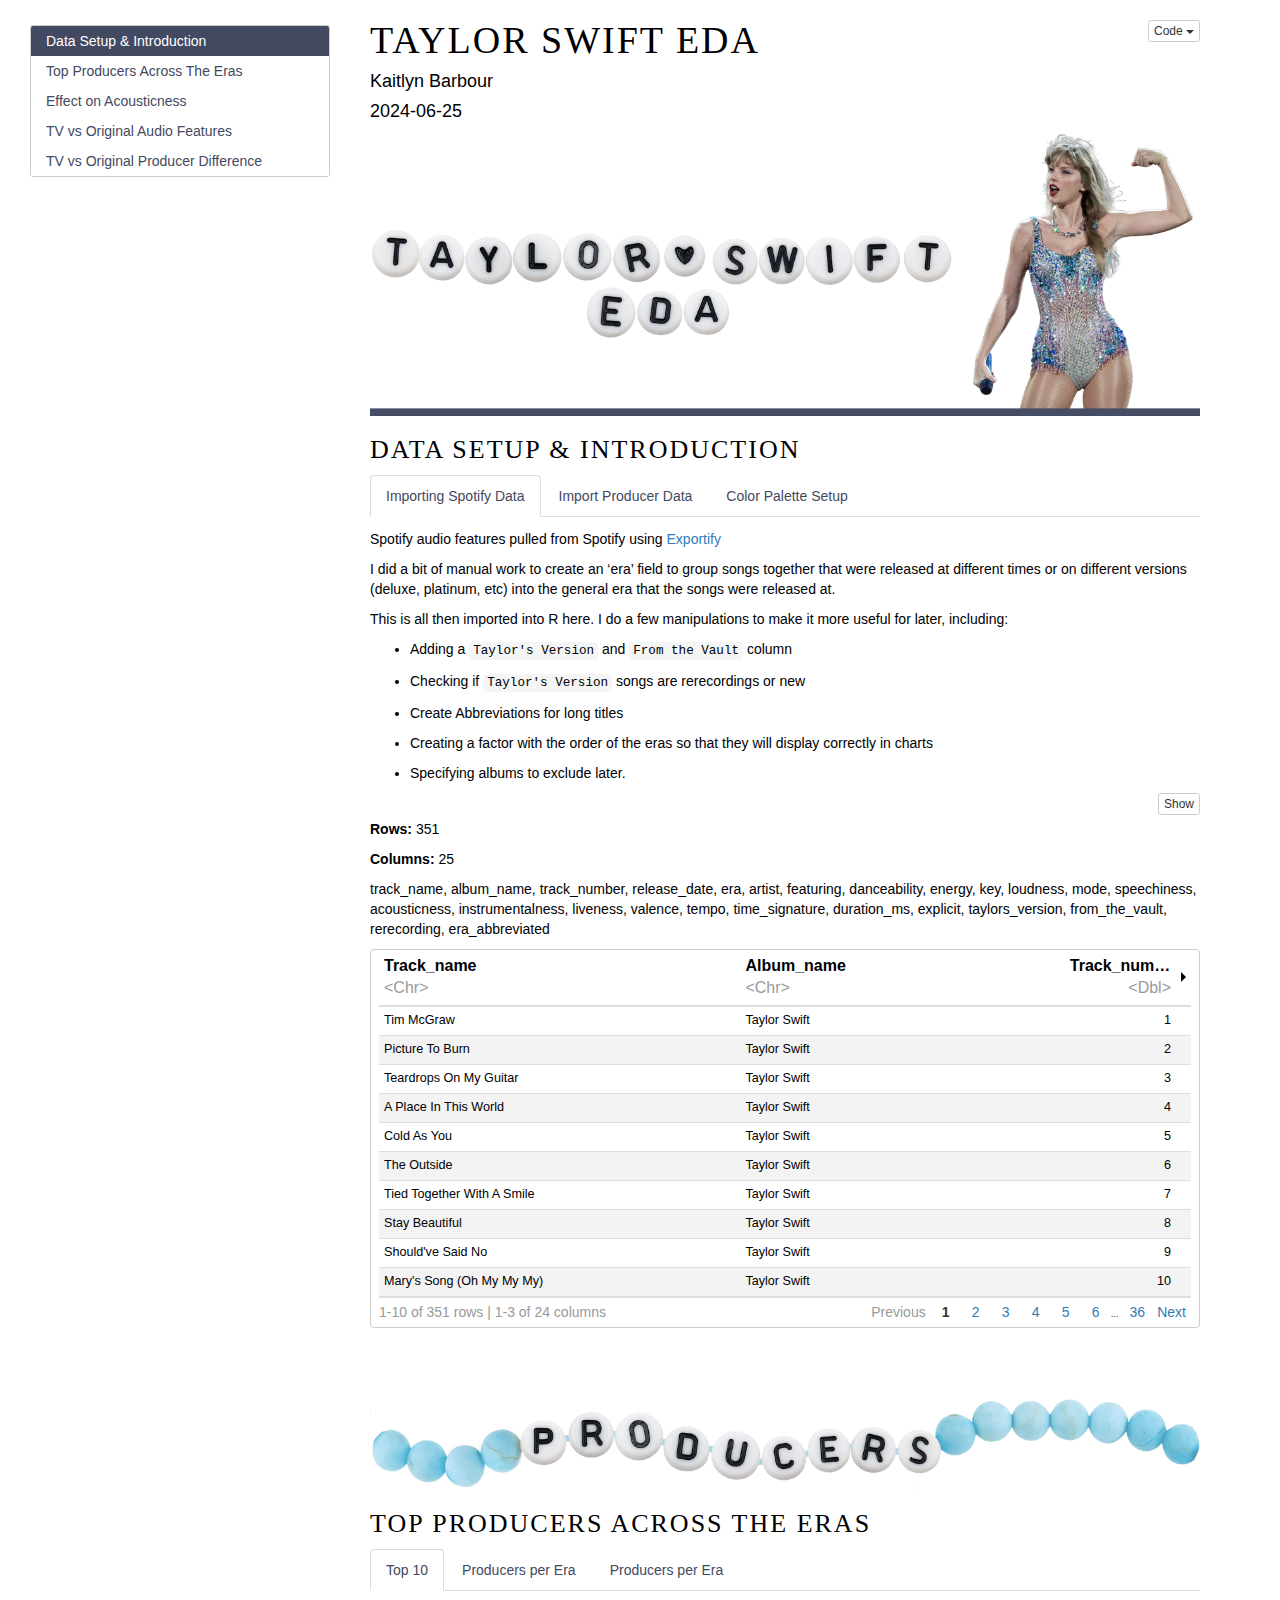
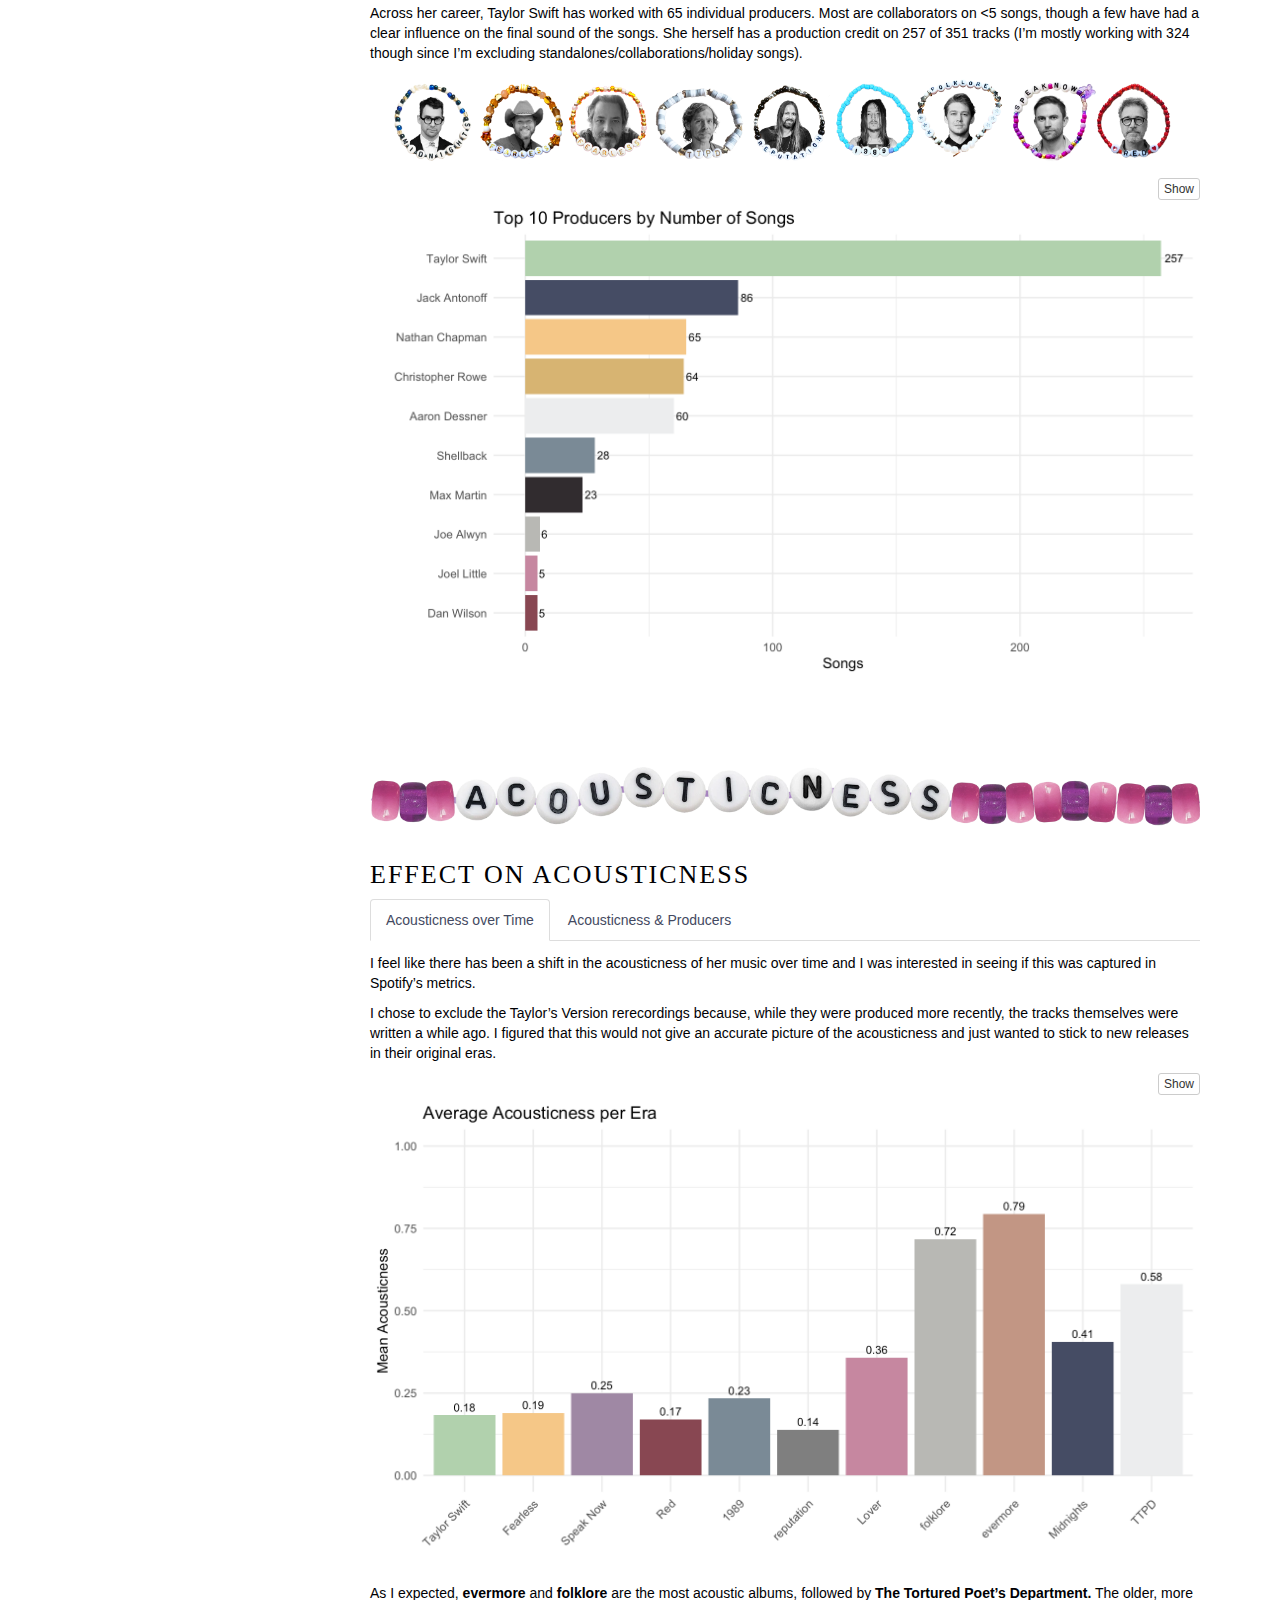
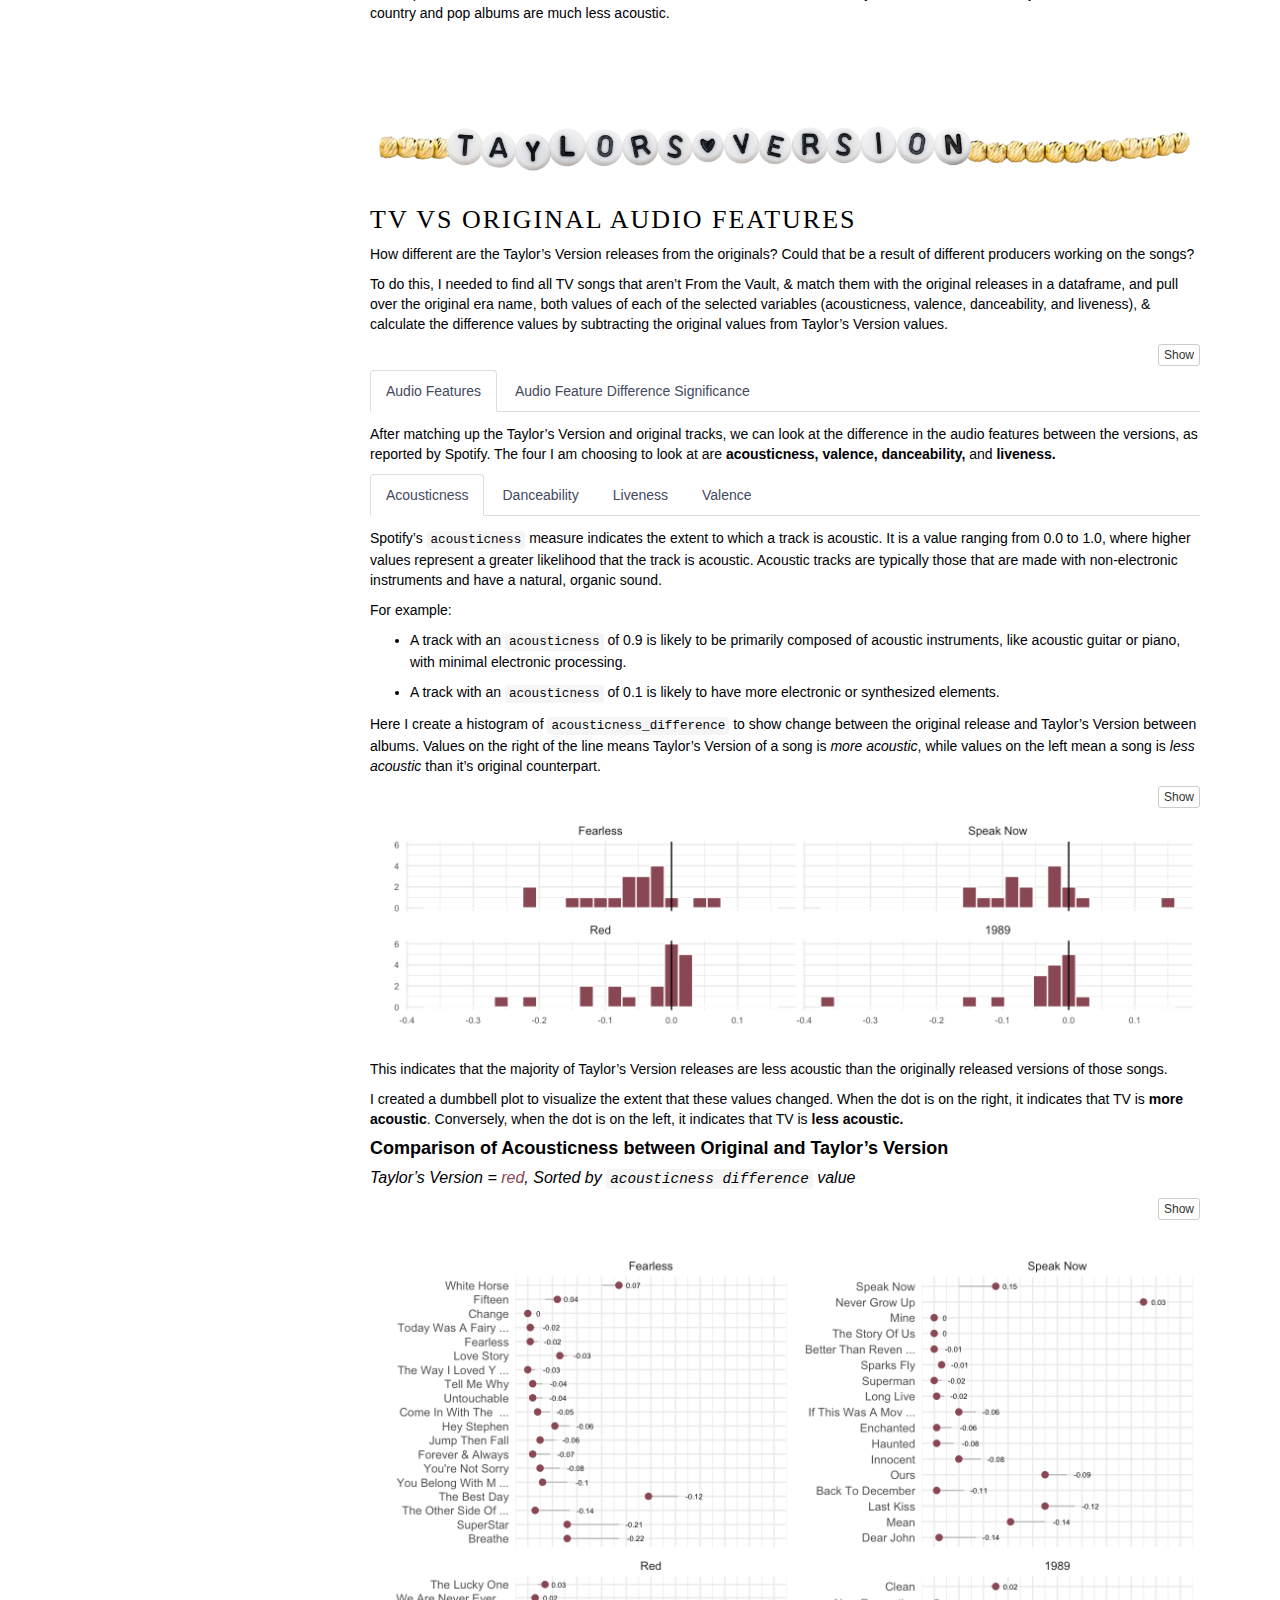
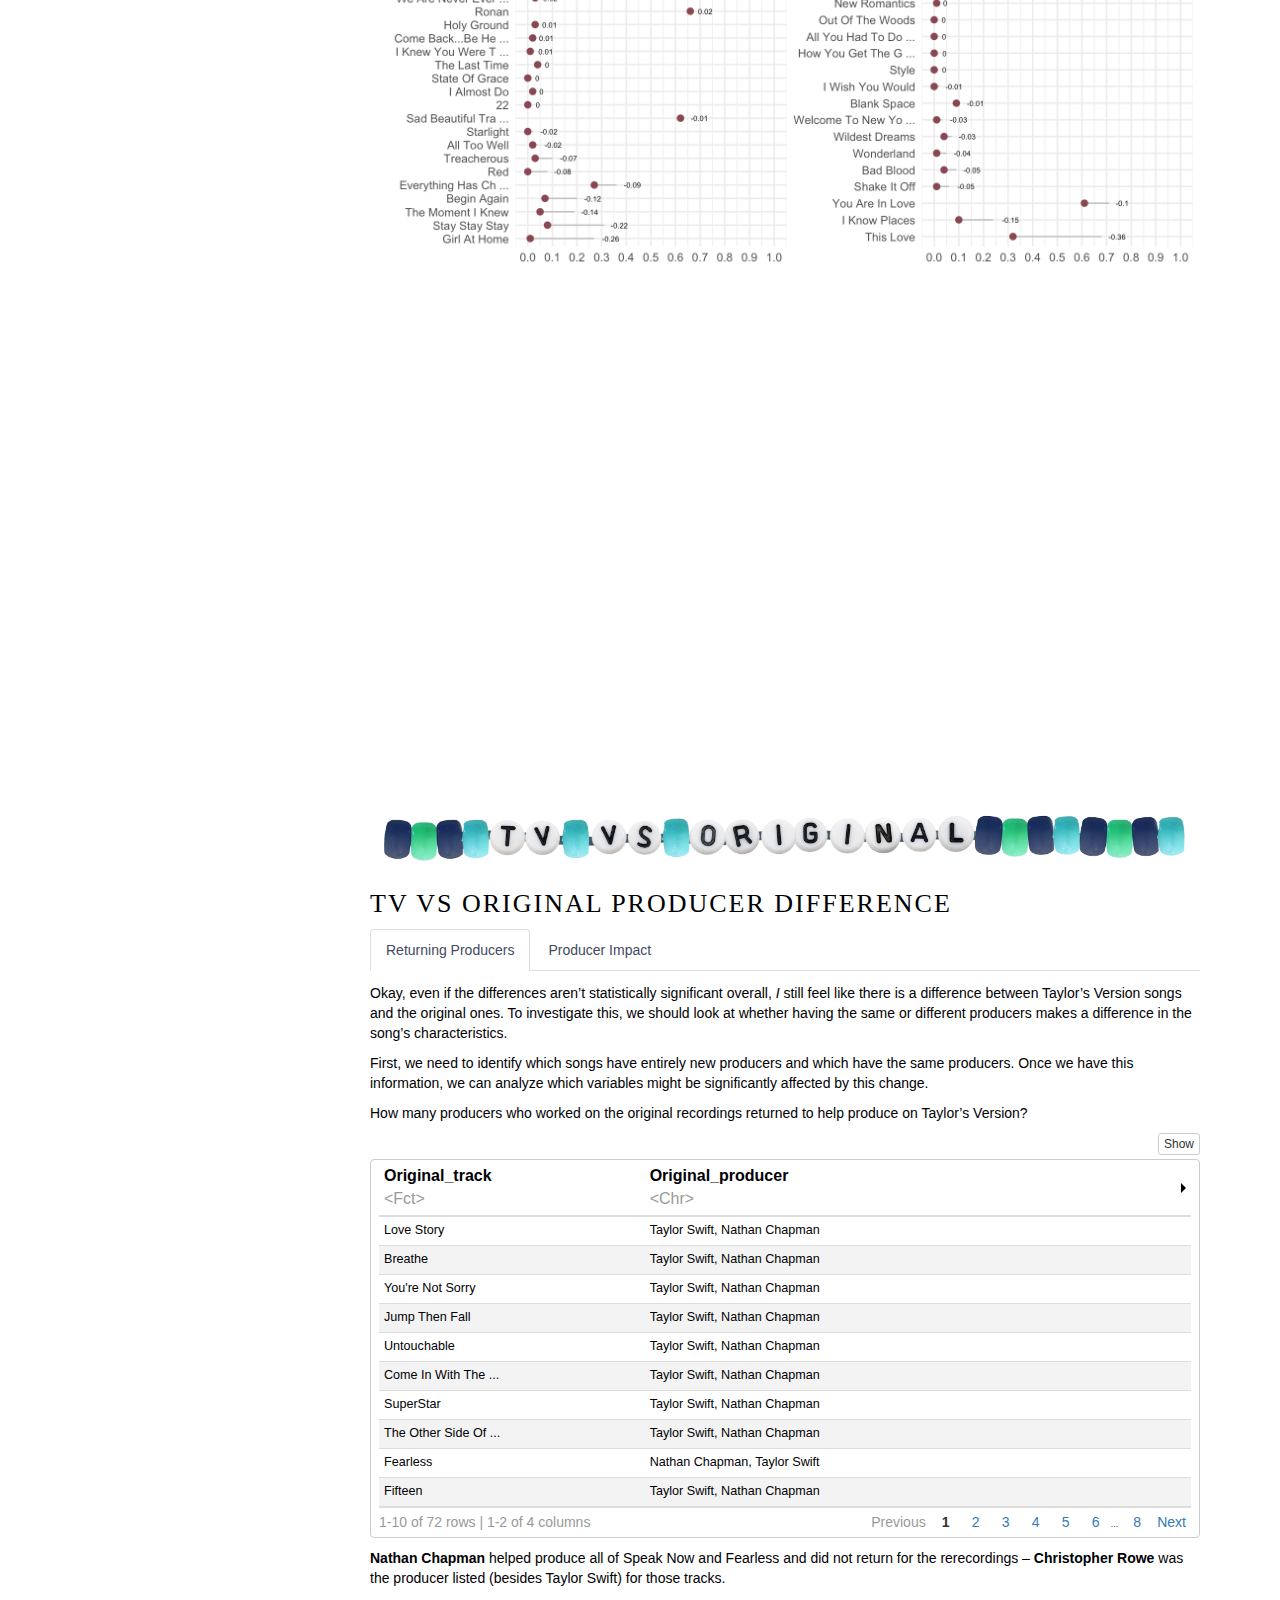
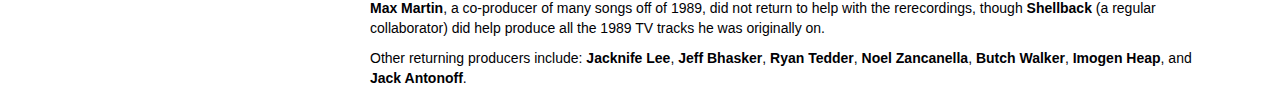
==== commit b9509d42: "fixing typos" ====
--- a/docs/index.html
+++ b/docs/index.html
@@ -436,7 +436,9 @@
 <p>Across her career, Taylor Swift has worked with 65 individual
 producers. Most are collaborators on &lt;5 songs, though a few have had
 a clear influence on the final sound of the songs. She herself has a
-production credit on 257 of 351 tracks.</p>
+production credit on 257 of 351 tracks (I’m mostly working with 324
+though since I’m excluding standalones/collaborations/holiday
+songs).</p>
 <p><img src="images/producers_photos.png" /></p>
 <pre class="r"><code>producercount_ranking &lt;- as.data.frame(sort(table(producer$producer), decreasing = TRUE))
 top_10_prods &lt;- producercount_ranking %&gt;%
@@ -622,8 +624,8 @@
 }
 
 remove_boxplot_outliers(ggplotly(BOXPLOT_PRODUCER_ACOUSTICNESS))</code></pre>
-<div class="plotly html-widget html-fill-item" id="htmlwidget-48d87e1378670d99be81" style="width:840px;height:480px;"></div>
-<script type="application/json" data-for="htmlwidget-48d87e1378670d99be81">{"x":{"data":[{"x":[1,1,1,1,1,1,1,1,1,1,1,1,1,1,1,1,1,1,1,1,1,1,1,1,1,1,1,1,1,1,1,1,1,1,1,1,1,1,1,1,1,1,1,1,1,1,1,1,1,1,1,1,1,1,1,1,1,1,1,1],"y":[0.48099999999999998,0.159,0.96399999999999997,0.016400000000000001,0.14799999999999999,0.81899999999999995,0.878,0.61699999999999999,0.87,0.80100000000000005,0.75,0.58899999999999997,0.72699999999999998,0.81599999999999995,0.76700000000000002,0.90400000000000003,0.81999999999999995,0.72599999999999998,0.83499999999999996,0.435,0.89700000000000002,0.52500000000000002,0.81699999999999995,0.41799999999999998,0.68000000000000005,0.69599999999999995,0.82799999999999996,0.85499999999999998,0.85899999999999999,0.81699999999999995,0.876,0.92000000000000004,0.214,0.88800000000000001,0.76900000000000002,0.435,0.38400000000000001,0.86899999999999999,0.20300000000000001,0.66000000000000003,0.84899999999999998,0.76100000000000001,0.76800000000000002,0.76100000000000001,0.0315,0.66200000000000003,0.67000000000000004,0.79700000000000004,0.61299999999999999,0.77900000000000003,0.88900000000000001,0.52800000000000002,0.83299999999999996,0.77500000000000002,0.16700000000000001,0.73499999999999999,0.93700000000000006,0.59999999999999998,0.91600000000000004,0.76300000000000001],"hoverinfo":"none","type":"box","fillcolor":"rgba(236,237,238,0.7)","marker":{"opacity":0},"line":{"color":"rgba(51,51,51,1)","width":1.8897637795275593},"name":"Aaron Dessner","legendgroup":"Aaron Dessner","showlegend":true,"xaxis":"x","yaxis":"y","frame":null},{"x":[2,2,2,2,2,2],"y":[0.76100000000000001,0.81399999999999995,0.312,0.58899999999999997,0.86199999999999999,0.55300000000000005],"hoverinfo":"none","type":"box","fillcolor":"rgba(184,184,180,0.7)","marker":{"opacity":0},"line":{"color":"rgba(51,51,51,1)","width":1.8897637795275593},"name":"Joe Alwyn","legendgroup":"Joe Alwyn","showlegend":true,"xaxis":"x","yaxis":"y","frame":null},{"x":[3,3,3,3,3,3,3,3,3,3,3,3,3,3,3,3,3,3,3,3,3,3,3,3,3,3,3,3,3,3,3,3,3,3,3,3,3,3,3,3,3,3,3,3,3,3,3,3,3,3,3,3,3,3,3,3,3,3,3,3,3,3,3,3,3,3,3,3,3,3,3,3,3,3,3,3,3,3,3,3,3,3,3,3,3,3],"y":[0.062300000000000001,0.22500000000000001,0.71699999999999997,0.00164,0.23599999999999999,0.45400000000000001,0.42299999999999999,0.92100000000000004,0.60999999999999999,0.00074299999999999995,0.0246,0.186,0.0035400000000000002,0.96699999999999997,0.060900000000000003,0.078200000000000006,0.55100000000000005,0.059400000000000001,0.032899999999999999,0.015599999999999999,0.55300000000000005,0.20499999999999999,0.80600000000000005,0.156,0.0088900000000000003,0.115,0.81399999999999995,0.68600000000000005,0.61199999999999999,0.52900000000000003,0.70499999999999996,0.20399999999999999,0.20699999999999999,0.053800000000000001,0.00053700000000000004,0.14799999999999999,0.157,0.83699999999999997,0.16200000000000001,0.29999999999999999,0.70499999999999996,0.066000000000000003,0.51400000000000001,0.70699999999999996,0.015800000000000002,0.33400000000000002,0.58899999999999997,0.497,0.312,0.38400000000000001,0.36199999999999999,0.0046499999999999996,0.11600000000000001,0.309,0.0129,0.12,0.78100000000000003,0.433,0.67500000000000004,0.79000000000000004,0.63900000000000001,0.11700000000000001,0.041000000000000002,0.40799999999999997,0.86199999999999999,0.53400000000000003,0.052200000000000003,0.27400000000000002,0.82999999999999996,0.80400000000000005,0.16,0.90700000000000003,0.25600000000000001,0.69199999999999995,0.54500000000000004,0.84199999999999997,0.49199999999999999,0.80800000000000005,0.73599999999999999,0.16300000000000001,0.058599999999999999,0.064799999999999996,0.32600000000000001,0.318,0.20999999999999999,0.622],"hoverinfo":"none","type":"box","fillcolor":"rgba(69,77,100,0.7)","marker":{"opacity":0},"line":{"color":"rgba(51,51,51,1)","width":1.8897637795275593},"name":"Jack Antonoff","legendgroup":"Jack Antonoff","showlegend":true,"xaxis":"x","yaxis":"y","frame":null},{"x":[4,4,4,4,4,4,4,4,4,4,4,4,4,4,4,4,4,4,4,4,4,4,4,4,4,4,4,4,4,4,4,4,4,4,4,4,4,4,4,4,4,4,4,4,4,4,4,4,4,4,4,4,4,4,4,4,4,4,4,4,4,4,4,4,4,4,4,4,4,4,4,4,4,4,4,4,4,4,4,4,4,4,4,4,4,4,4,4,4,4,4,4,4,4,4,4,4,4,4,4,4,4,4,4,4,4,4,4,4,4,4,4,4,4,4,4,4,4,4,4,4,4,4,4,4,4,4,4,4,4,4,4,4,4,4,4,4,4,4,4,4,4,4,4,4,4,4,4,4,4,4,4,4,4,4,4,4,4,4,4,4,4,4,4,4,4,4,4,4,4,4,4,4,4,4,4,4,4,4,4,4,4,4,4,4,4,4,4,4,4,4,4,4,4,4,4,4,4,4,4,4,4,4,4,4,4,4,4,4,4,4,4,4,4,4,4,4,4,4,4,4,4,4,4,4,4,4,4,4,4,4,4,4,4,4,4,4,4,4,4,4,4,4,4,4,4,4,4,4,4,4,4,4,4,4,4,4],"y":[0.36699999999999999,0.111,0.032199999999999999,0.85199999999999998,0.090700000000000003,0.086800000000000002,0.058299999999999998,0.157,0.0047099999999999998,0.373,0.30199999999999999,0.13,0.16400000000000001,0.0047800000000000004,0.060600000000000001,0.00265,0.53700000000000003,0.073899999999999993,0.11700000000000001,0.072800000000000004,0.095000000000000001,0.16800000000000001,0.16600000000000001,0.84199999999999997,0.45200000000000001,0.0072700000000000004,0.0066699999999999997,0.030700000000000002,0.0088900000000000003,0.028000000000000001,0.64600000000000002,0.036400000000000002,0.19900000000000001,0.61099999999999999,0.66400000000000003,0.748,0.00019699999999999999,0.063100000000000003,0.077299999999999994,0.053800000000000001,0.90700000000000003,0.000328,0.81899999999999995,0.038199999999999998,0.16600000000000001,0.59999999999999998,0.013899999999999999,0.017299999999999999,0.186,0.307,0.082600000000000007,0.63200000000000001,0.56999999999999995,0.021299999999999999,0.035999999999999997,0.187,0.031699999999999999,0.97099999999999997,0.27200000000000002,0.0848,0.026800000000000001,0.113,0.00164,0.058599999999999999,0.55300000000000005,0.36199999999999999,0.074999999999999997,0.00074299999999999995,0.034799999999999998,0.29999999999999999,0.86199999999999999,0.66300000000000003,0.80400000000000005,0.66100000000000003,0.078200000000000006,0.214,0.015800000000000002,0.81699999999999995,0.58899999999999997,0.062300000000000001,0.38400000000000001,0.16700000000000001,0.84199999999999997,0.16900000000000001,0.67800000000000005,0.245,0.23200000000000001,0.27400000000000002,0.099900000000000003,0.25,0.70699999999999996,0.90400000000000003,0.60999999999999999,0.82899999999999996,0.23599999999999999,0.71699999999999997,0.060900000000000003,0.0092899999999999996,0.80100000000000005,0.81899999999999995,0.93700000000000006,0.040599999999999997,0.42299999999999999,0.20399999999999999,0.70499999999999996,0.13,0.052699999999999997,0.0104,0.16200000000000001,0.186,0.064799999999999996,0.012200000000000001,0.51400000000000001,0.11600000000000001,0.33400000000000002,0.067900000000000002,0.96699999999999997,0.36899999999999999,0.54500000000000004,0.0246,0.00065600000000000001,0.156,0.0046499999999999996,0.022200000000000001,0.11600000000000001,0.053800000000000001,0.61199999999999999,0.0033,0.032899999999999999,0.023099999999999999,0.015599999999999999,0.48799999999999999,0.92100000000000004,0.00019100000000000001,0.41199999999999998,0.033000000000000002,0.52800000000000002,0.44900000000000001,0.40799999999999997,0.81399999999999995,0.12,0.70499999999999996,0.49199999999999999,0.29799999999999999,0.11700000000000001,0.027900000000000001,0.076700000000000004,0.0135,0.84899999999999998,0.0044400000000000004,0.22500000000000001,0.025100000000000001,0.0094199999999999996,0.0129,0.088499999999999995,0.78100000000000003,0.00042099999999999999,0.45400000000000001,0.69199999999999995,0.0024399999999999999,0.20300000000000001,0.00192,0.81999999999999995,0.73599999999999999,0.13,0.012,0.81699999999999995,0.80800000000000005,0.433,0.10100000000000001,0.059999999999999998,0.0066699999999999997,0.0032399999999999998,0.44700000000000001,0.86899999999999999,0.0167,0.0067499999999999999,0.309,0.018100000000000002,0.115,0.016400000000000001,0.66200000000000003,0.68600000000000005,0.27100000000000002,0.157,0.76100000000000001,0.105,0.81599999999999995,0.312,0.049399999999999999,0.53400000000000003,0.79700000000000004,0.052200000000000003,0.16300000000000001,0.0062100000000000002,0.76300000000000001,0.106,0.00053700000000000004,0.41799999999999998,0.0097599999999999996,0.0436,0.311,0.0121,0.0035400000000000002,0.25600000000000001,0.92000000000000004,0.72599999999999998,0.82999999999999996,0.0019599999999999999,0.318,0.435,0.159,0.041000000000000002,0.497,0.68000000000000005,0.14799999999999999,0.047399999999999998,0.83699999999999997,0.85099999999999998,0.80600000000000005,0.062300000000000001,0.036200000000000003,0.70699999999999996,0.20699999999999999,0.55100000000000005,0.023599999999999999,0.316,0.00044299999999999998,0.77100000000000002,0.157,0.012200000000000001,0.156,0.20999999999999999,0.0315,0.0030999999999999999,0.0129,0.248,0.32600000000000001,0.79000000000000004,0.63900000000000001,0.89700000000000002,0.622,0.82799999999999996,0.77900000000000003,0.61699999999999999,0.77500000000000002,0.76700000000000002,0.61299999999999999,0.066000000000000003,0.00075199999999999996,0.67500000000000004,0.20499999999999999,0.017100000000000001,0.16,0.00108,0.622,0.00088599999999999996],"hoverinfo":"none","type":"box","fillcolor":"rgba(177,209,173,0.7)","marker":{"opacity":0},"line":{"color":"rgba(51,51,51,1)","width":1.8897637795275593},"name":"Taylor Swift","legendgroup":"Taylor Swift","showlegend":true,"xaxis":"x","yaxis":"y","frame":null},{"x":[5,5,5,5,5,5,5,5,5,5,5,5,5,5,5,5,5,5,5,5,5,5,5,5,5,5,5,5,5,5,5,5,5,5,5,5,5,5,5,5,5,5,5,5,5,5,5,5,5,5,5,5,5,5,5,5,5,5,5,5,5,5,5,5,5],"y":[0.57499999999999996,0.17299999999999999,0.28799999999999998,0.050999999999999997,0.217,0.52500000000000002,0.086800000000000002,0.0103,0.0177,0.111,0.0402,0.030700000000000002,0.157,0.00265,0.373,0.039600000000000003,0.13,0.013899999999999999,0.111,0.072800000000000004,0.058299999999999998,0.16800000000000001,0.85199999999999998,0.30199999999999999,0.086800000000000002,0.16400000000000001,0.36699999999999999,0.67800000000000005,0.16900000000000001,0.036400000000000002,0.11700000000000001,0.017299999999999999,0.113,0.307,0.16600000000000001,0.63200000000000001,0.0072700000000000004,0.021299999999999999,0.0047800000000000004,0.187,0.060600000000000001,0.038199999999999998,0.032199999999999999,0.16600000000000001,0.090700000000000003,0.095000000000000001,0.61099999999999999,0.748,0.0047099999999999998,0.45200000000000001,0.063100000000000003,0.073899999999999993,0.0066699999999999997,0.81899999999999995,0.53700000000000003,0.186,0.66400000000000003,0.19900000000000001,0.026800000000000001,0.56999999999999995,0.077299999999999994,0.082600000000000007,0.27200000000000002,0.035999999999999997,0.00019699999999999999],"hoverinfo":"none","type":"box","fillcolor":"rgba(245,199,135,0.7)","marker":{"opacity":0},"line":{"color":"rgba(51,51,51,1)","width":1.8897637795275593},"name":"Nathan Chapman","legendgroup":"Nathan Chapman","showlegend":true,"xaxis":"x","yaxis":"y","frame":null},{"x":[6,6,6,6,6,6,6,6,6,6,6,6,6,6,6,6,6,6,6,6,6,6,6,6,6,6,6,6,6,6,6,6,6,6,6,6,6,6,6,6,6,6,6,6,6,6,6,6,6,6,6,6,6,6,6,6,6,6,6,6,6,6,6,6],"y":[0.0167,0.031699999999999999,0.00065600000000000001,0.0135,0.088499999999999995,0.0019599999999999999,0.66300000000000003,0.0121,0.0097599999999999996,0.027900000000000001,0.00042099999999999999,0.062300000000000001,0.0848,0.0067499999999999999,0.13,0.022200000000000001,0.0104,0.053800000000000001,0.11600000000000001,0.622,0.036200000000000003,0.00044299999999999998,0.36899999999999999,0.48799999999999999,0.44700000000000001,0.00019100000000000001,0.156,0.047399999999999998,0.44900000000000001,0.012200000000000001,0.0030999999999999999,0.81899999999999995,0.0033,0.106,0.023099999999999999,0.316,0.0032399999999999998,0.105,0.074999999999999997,0.012200000000000001,0.049399999999999999,0.0044400000000000004,0.018100000000000002,0.025100000000000001,0.66100000000000003,0.0062100000000000002,0.040599999999999997,0.157,0.00075199999999999996,0.023599999999999999,0.0436,0.311,0.77100000000000002,0.00192,0.000328,0.85099999999999998,0.00108,0.012,0.0129,0.00088599999999999996,0.248,0.10100000000000001,0.017100000000000001,0.0066699999999999997],"hoverinfo":"none","type":"box","fillcolor":"rgba(215,180,114,0.7)","marker":{"opacity":0},"line":{"color":"rgba(51,51,51,1)","width":1.8897637795275593},"name":"Christopher Rowe","legendgroup":"Christopher Rowe","showlegend":true,"xaxis":"x","yaxis":"y","frame":null},{"x":[7,7,7,7,7,7,7,7,7,7,7,7,7,7,7,7,7,7,7,7,7,7,7],"y":[0.0046299999999999996,0.0095700000000000004,0.80100000000000005,0.0024499999999999999,0.0045399999999999998,0.071300000000000002,0.064699999999999994,0.060400000000000002,0.0084499999999999992,0.00364,0.067900000000000002,0.10299999999999999,0.106,0.0088199999999999997,0.052699999999999997,0.088499999999999995,0.122,0.216,0.00215,0.069199999999999998,0.0020100000000000001,0.049299999999999997,0.029399999999999999],"hoverinfo":"none","type":"box","fillcolor":"rgba(49,44,46,0.7)","marker":{"opacity":0},"line":{"color":"rgba(51,51,51,1)","width":1.8897637795275593},"name":"Max Martin","legendgroup":"Max Martin","showlegend":true,"xaxis":"x","yaxis":"y","frame":null},{"x":[8,8,8,8,8,8,8,8,8,8,8,8,8,8,8,8,8,8,8,8,8,8,8,8,8,8,8,8],"y":[0.122,0.031699999999999999,0.0046299999999999996,0.10299999999999999,0.0020100000000000001,0.80100000000000005,0.067900000000000002,0.0024499999999999999,0.064699999999999994,0.00044299999999999998,0.052699999999999997,0.069199999999999998,0.0045399999999999998,0.0095700000000000004,0.0018799999999999999,0.029399999999999999,0.00215,0.060400000000000002,0.00364,0.0436,0.216,0.088499999999999995,0.0084499999999999992,0.071300000000000002,0.0129,0.106,0.0088199999999999997,0.049299999999999997],"hoverinfo":"none","type":"box","fillcolor":"rgba(122,138,150,0.7)","marker":{"opacity":0},"line":{"color":"rgba(51,51,51,1)","width":1.8897637795275593},"name":"Shellback","legendgroup":"Shellback","showlegend":true,"xaxis":"x","yaxis":"y","frame":null},{"x":[9,9,9,9,9],"y":[0.0047099999999999998,0.10100000000000001,0.17499999999999999,0.0344,0.015800000000000002],"hoverinfo":"none","type":"box","fillcolor":"rgba(136,71,82,0.7)","marker":{"opacity":0},"line":{"color":"rgba(51,51,51,1)","width":1.8897637795275593},"name":"Dan Wilson","legendgroup":"Dan Wilson","showlegend":true,"xaxis":"x","yaxis":"y","frame":null},{"x":[10,10,10,10,10],"y":[0.033000000000000002,0.0024399999999999999,0.076700000000000004,0.0092899999999999996,0.028000000000000001],"hoverinfo":"none","type":"box","fillcolor":"rgba(198,135,160,0.7)","marker":{"opacity":0},"line":{"color":"rgba(51,51,51,1)","width":1.8897637795275593},"name":"Joel Little","legendgroup":"Joel Little","showlegend":true,"xaxis":"x","yaxis":"y","frame":null},{"x":[1.1936508772894741,0.84478756561875346,0.84375086333602667,0.93060545278713103,0.86658846354112029,1.0659900151193142,1.1390439787879587,0.84897698527202015,0.90013943891972303,1.036282376665622,0.93969770912081008,1.1419770528562367,0.95449690883979199,1.0277717065066099,0.87312781410291795,1.1332879580557347,0.90768653517588971,1.1780538140796124,0.81703458586707711,0.90473649054765704,1.0480171720497311,0.90543640898540612,1.1003258989192546,0.91545897098258133,0.84521044911816712,0.96384799396619203,1.1186980798840522,1.0290904787369073,0.81262541599571703,0.92852288037538533,0.83170289620757099,1.0446824096143246,1.1588735287077725,0.9388478828594089,0.9638292940333486,0.88276806296780708,1.0847770323976875,1.062645487114787,0.87643254287540917,1.0318040773272514,1.0719122832641006,0.87619476299732924,1.0403794080950319,1.1475134535692633,0.84533749800175428,0.81155977901071308,1.0095568575896323,1.1445509437471628,0.87934745419770477,0.95642504952847962,1.0566523989662528,1.0767387873493135,1.0673127292655409,1.1456861678510903,1.1060290448367596,0.81240972848609094,0.87684903396293523,0.95539756622165439,0.80370812946930525,1.0528224905021488],"y":[0.74999887552145716,0.52499834150246127,0.48099951944708785,0.76099820005961771,0.88800093666156943,0.85900166530006228,0.6699986507041783,0.72699885292404631,0.58899900061428101,0.91600203902047872,0.96400096535548607,0.83300166171866386,0.91999953561642733,0.73499950064470321,0.87799952255084845,0.41800221886648797,0.86999966111799065,0.69599766886749226,0.81900164437526901,0.8549990531164493,0.76799765712906387,0.65999958430842276,0.87600063205648815,0.834999665387959,0.93700101824054871,0.76899967134099123,0.80100196447544403,0.81600173189152136,0.8490005209592052,0.43500105007884798,0.889000512926995,0.21399975744129979,0.81699926473911511,0.16699875191415697,0.81700026338516918,0.90400150648780542,0.20300144074115828,0.72600235244153177,0.43500213811719751,0.14799966510171814,0.016399348033076525,0.15899775091022439,0.61699970614253918,0.76099846595325138,0.3840008314904943,0.86900048933802621,0.52799870414486938,0.66199842476444615,0.68000033766946877,0.77900119756122943,0.79700120322553181,0.031502276340098306,0.76300218901499473,0.61299985151678693,0.82800135948124565,0.82000014685057698,0.76699805748517924,0.59999896710006706,0.77499950722233135,0.89700212143898828],"text":["producer: Aaron Dessner<br />acousticness: 0.750000<br />producer: Aaron Dessner<br /><b><br /> the 1 <br /><\/b> folklore","producer: Aaron Dessner<br />acousticness: 0.525000<br />producer: Aaron Dessner<br /><b><br /> cardigan <br /><\/b> folklore","producer: Aaron Dessner<br />acousticness: 0.481000<br />producer: Aaron Dessner<br /><b><br /> the last great american dynasty <br /><\/b> folklore","producer: Aaron Dessner<br />acousticness: 0.761000<br />producer: Aaron Dessner<br /><b><br /> exile <br /><\/b> folklore","producer: Aaron Dessner<br />acousticness: 0.888000<br />producer: Aaron Dessner<br /><b><br /> seven <br /><\/b> folklore","producer: Aaron Dessner<br />acousticness: 0.859000<br />producer: Aaron Dessner<br /><b><br /> invisible string <br /><\/b> folklore","producer: Aaron Dessner<br />acousticness: 0.670000<br />producer: Aaron Dessner<br /><b><br /> mad woman <br /><\/b> folklore","producer: Aaron Dessner<br />acousticness: 0.727000<br />producer: Aaron Dessner<br /><b><br /> epiphany <br /><\/b> folklore","producer: Aaron Dessner<br />acousticness: 0.589000<br />producer: Aaron Dessner<br /><b><br /> betty <br /><\/b> folklore","producer: Aaron Dessner<br />acousticness: 0.916000<br />producer: Aaron Dessner<br /><b><br /> peace <br /><\/b> folklore","producer: Aaron Dessner<br />acousticness: 0.964000<br />producer: Aaron Dessner<br /><b><br /> hoax <br /><\/b> folklore","producer: Aaron Dessner<br />acousticness: 0.833000<br />producer: Aaron Dessner<br /><b><br /> willow <br /><\/b> evermore","producer: Aaron Dessner<br />acousticness: 0.920000<br />producer: Aaron Dessner<br /><b><br /> champagne problems <br /><\/b> evermore","producer: Aaron Dessner<br />acousticness: 0.735000<br />producer: Aaron Dessner<br /><b><br /> tis the damn season <br /><\/b> evermore","producer: Aaron Dessner<br />acousticness: 0.878000<br />producer: Aaron Dessner<br /><b><br /> tolerate it <br /><\/b> evermore","producer: Aaron Dessner<br />acousticness: 0.418000<br />producer: Aaron Dessner<br /><b><br /> no body, no crime <br /><\/b> evermore","producer: Aaron Dessner<br />acousticness: 0.870000<br />producer: Aaron Dessner<br /><b><br /> happiness <br /><\/b> evermore","producer: Aaron Dessner<br />acousticness: 0.696000<br />producer: Aaron Dessner<br /><b><br /> dorothea <br /><\/b> evermore","producer: Aaron Dessner<br />acousticness: 0.819000<br />producer: Aaron Dessner<br /><b><br /> coney island <br /><\/b> evermore","producer: Aaron Dessner<br />acousticness: 0.855000<br />producer: Aaron Dessner<br /><b><br /> ivy <br /><\/b> evermore","producer: Aaron Dessner<br />acousticness: 0.768000<br />producer: Aaron Dessner<br /><b><br /> cowboy like me <br /><\/b> evermore","producer: Aaron Dessner<br />acousticness: 0.660000<br />producer: Aaron Dessner<br /><b><br /> long story short <br /><\/b> evermore","producer: Aaron Dessner<br />acousticness: 0.876000<br />producer: Aaron Dessner<br /><b><br /> marjorie <br /><\/b> evermore","producer: Aaron Dessner<br />acousticness: 0.835000<br />producer: Aaron Dessner<br /><b><br /> closure <br /><\/b> evermore","producer: Aaron Dessner<br />acousticness: 0.937000<br />producer: Aaron Dessner<br /><b><br /> evermore <br /><\/b> evermore","producer: Aaron Dessner<br />acousticness: 0.769000<br />producer: Aaron Dessner<br /><b><br /> right where you left me <br /><\/b> evermore","producer: Aaron Dessner<br />acousticness: 0.801000<br />producer: Aaron Dessner<br /><b><br /> it's time to go <br /><\/b> evermore","producer: Aaron Dessner<br />acousticness: 0.816000<br />producer: Aaron Dessner<br /><b><br /> You All Over Me (Taylor's Version) [From The Vault] <br /><\/b> Fearless (TV)","producer: Aaron Dessner<br />acousticness: 0.849000<br />producer: Aaron Dessner<br /><b><br /> We Were Happy (Taylor's Version) [From The Vault] <br /><\/b> Fearless (TV)","producer: Aaron Dessner<br />acousticness: 0.435000<br />producer: Aaron Dessner<br /><b><br /> Renegade <br /><\/b> Collaboration/Project","producer: Aaron Dessner<br />acousticness: 0.889000<br />producer: Aaron Dessner<br /><b><br /> Birch <br /><\/b> Collaboration/Project","producer: Aaron Dessner<br />acousticness: 0.214000<br />producer: Aaron Dessner<br /><b><br /> Better Man (Taylor's Version) [From The Vault] <br /><\/b> Red (TV)","producer: Aaron Dessner<br />acousticness: 0.817000<br />producer: Aaron Dessner<br /><b><br /> Nothing New (Taylor's Version) [From The Vault] <br /><\/b> Red (TV)","producer: Aaron Dessner<br />acousticness: 0.167000<br />producer: Aaron Dessner<br /><b><br /> I Bet You Think About Me (Taylor's Version) [From The Vault] <br /><\/b> Red (TV)","producer: Aaron Dessner<br />acousticness: 0.817000<br />producer: Aaron Dessner<br /><b><br /> Run (Taylor's Version) [From The Vault] <br /><\/b> Red (TV)","producer: Aaron Dessner<br />acousticness: 0.904000<br />producer: Aaron Dessner<br /><b><br /> Carolina <br /><\/b> Standalone","producer: Aaron Dessner<br />acousticness: 0.203000<br />producer: Aaron Dessner<br /><b><br /> The Great War <br /><\/b> Midnights","producer: Aaron Dessner<br />acousticness: 0.726000<br />producer: Aaron Dessner<br /><b><br /> High Infidelity <br /><\/b> Midnights","producer: Aaron Dessner<br />acousticness: 0.435000<br />producer: Aaron Dessner<br /><b><br /> Would've, Could've, Should've <br /><\/b> Midnights","producer: Aaron Dessner<br />acousticness: 0.148000<br />producer: Aaron Dessner<br /><b><br /> Hits Different <br /><\/b> Midnights","producer: Aaron Dessner<br />acousticness: 0.016400<br />producer: Aaron Dessner<br /><b><br /> Electric Touch (Taylor's Version) [From The Vault] <br /><\/b> Speak Now (TV)","producer: Aaron Dessner<br />acousticness: 0.159000<br />producer: Aaron Dessner<br /><b><br /> When Emma Falls In Love (Taylor's Version) [From The Vault] <br /><\/b> Speak Now (TV)","producer: Aaron Dessner<br />acousticness: 0.617000<br />producer: Aaron Dessner<br /><b><br /> Foolish One (Taylor's Version) [From The Vault] <br /><\/b> Speak Now (TV)","producer: Aaron Dessner<br />acousticness: 0.761000<br />producer: Aaron Dessner<br /><b><br /> So Long, London <br /><\/b> TTPD","producer: Aaron Dessner<br />acousticness: 0.384000<br />producer: Aaron Dessner<br /><b><br /> But Daddy I Love Him <br /><\/b> TTPD","producer: Aaron Dessner<br />acousticness: 0.869000<br />producer: Aaron Dessner<br /><b><br /> loml <br /><\/b> TTPD","producer: Aaron Dessner<br />acousticness: 0.528000<br />producer: Aaron Dessner<br /><b><br /> The Smallest Man Who Ever Lived <br /><\/b> TTPD","producer: Aaron Dessner<br />acousticness: 0.662000<br />producer: Aaron Dessner<br /><b><br /> Clara Bow <br /><\/b> TTPD","producer: Aaron Dessner<br />acousticness: 0.680000<br />producer: Aaron Dessner<br /><b><br /> The Albatross <br /><\/b> TTPD","producer: Aaron Dessner<br />acousticness: 0.779000<br />producer: Aaron Dessner<br /><b><br /> Chloe or Sam or Sophia or Marcus <br /><\/b> TTPD","producer: Aaron Dessner<br />acousticness: 0.797000<br />producer: Aaron Dessner<br /><b><br /> How Did It End? <br /><\/b> TTPD","producer: Aaron Dessner<br />acousticness: 0.031500<br />producer: Aaron Dessner<br /><b><br /> So High School <br /><\/b> TTPD","producer: Aaron Dessner<br />acousticness: 0.763000<br />producer: Aaron Dessner<br /><b><br /> I Hate It Here <br /><\/b> TTPD","producer: Aaron Dessner<br />acousticness: 0.613000<br />producer: Aaron Dessner<br /><b><br /> thanK you aIMee <br /><\/b> TTPD","producer: Aaron Dessner<br />acousticness: 0.828000<br />producer: Aaron Dessner<br /><b><br /> The Prophecy <br /><\/b> TTPD","producer: Aaron Dessner<br />acousticness: 0.820000<br />producer: Aaron Dessner<br /><b><br /> Cassandra <br /><\/b> TTPD","producer: Aaron Dessner<br />acousticness: 0.767000<br />producer: Aaron Dessner<br /><b><br /> Peter <br /><\/b> TTPD","producer: Aaron Dessner<br />acousticness: 0.600000<br />producer: Aaron Dessner<br /><b><br /> The Bolter <br /><\/b> TTPD","producer: Aaron Dessner<br />acousticness: 0.775000<br />producer: Aaron Dessner<br /><b><br /> Robin <br /><\/b> TTPD","producer: Aaron Dessner<br />acousticness: 0.897000<br />producer: Aaron Dessner<br /><b><br /> The Manuscript <br /><\/b> TTPD"],"type":"scatter","mode":"markers","marker":{"autocolorscale":false,"color":"rgba(236,237,238,1)","opacity":1,"size":5.6692913385826778,"symbol":"circle","line":{"width":1.8897637795275593,"color":"transparent"}},"hoveron":"points","name":"Aaron Dessner","legendgroup":"Aaron Dessner","showlegend":false,"xaxis":"x","yaxis":"y","hoverinfo":"text","frame":null},{"x":[1.845665265340358,1.8896050091832877,2.1515891229733826,1.9860961910337209,2.0152938447892668,1.8497987447306514],"y":[0.76100180221665126,0.8140020424057226,0.55299853460324677,0.31199848485286164,0.86200019392437455,0.58900134476181787],"text":["producer: Joe Alwyn<br />acousticness: 0.761000<br />producer: Joe Alwyn<br /><b><br /> exile <br /><\/b> folklore","producer: Joe Alwyn<br />acousticness: 0.814000<br />producer: Joe Alwyn<br /><b><br /> my tears ricochet <br /><\/b> folklore","producer: Joe Alwyn<br />acousticness: 0.553000<br />producer: Joe Alwyn<br /><b><br /> august <br /><\/b> folklore","producer: Joe Alwyn<br />acousticness: 0.312000<br />producer: Joe Alwyn<br /><b><br /> this is me trying <br /><\/b> folklore","producer: Joe Alwyn<br />acousticness: 0.862000<br />producer: Joe Alwyn<br /><b><br /> illicit affairs <br /><\/b> folklore","producer: Joe Alwyn<br />acousticness: 0.589000<br />producer: Joe Alwyn<br /><b><br /> betty <br /><\/b> folklore"],"type":"scatter","mode":"markers","marker":{"autocolorscale":false,"color":"rgba(184,184,180,1)","opacity":1,"size":5.6692913385826778,"symbol":"circle","line":{"width":1.8897637795275593,"color":"transparent"}},"hoveron":"points","name":"Joe Alwyn","legendgroup":"Joe Alwyn","showlegend":false,"xaxis":"x","yaxis":"y","hoverinfo":"text","frame":null},{"x":[2.850203883089125,3.0480359829962254,3.0397130896337332,3.1388840748928488,2.8788529039360582,3.0775023244321345,3.1032761046662927,3.0569893918931483,3.137057485524565,2.8961204033344985,3.1890541543252766,2.9940109153278174,2.8094431851059198,2.9713412187062205,2.9359009395353497,3.1882169644348322,2.8878240678459406,3.0564661948941647,3.1285400398075582,2.9938038361258803,3.1561551772989334,3.1565999867394567,3.0202423613518476,3.1914227436296643,2.8472849762067201,2.8502011459320782,3.0219352120533585,3.1459961713291706,3.1742310531437399,3.0609855040907861,3.1705311918631196,2.8917589055374266,3.1742292201146483,3.1728477917611597,2.9225516634061934,2.9989457055926323,2.8686319035477936,3.0259367916733027,2.9651103387586772,3.1960635382682083,2.9130662954412401,2.8386470626108347,3.0864538043737411,3.0854681312106549,2.8984412103891373,3.0906033526174723,3.0657306454144417,2.8535836488939821,2.8986019857227801,2.9674444935284554,3.1644209209829568,3.0882946180179713,2.8576693715527655,2.953951799403876,2.9323845046572385,3.1118362453766166,2.8223414861597123,3.006670602131635,3.1802001275122165,2.813188156671822,3.145130892843008,2.8705133710056545,3.0305130659602582,3.0391576418653132,2.8990751846693454,2.8893483306281267,3.0904916292056441,2.9991257775574924,3.1974903138354422,2.8687261768616734,2.8873077667318285,3.0048275429755451,3.1062917570583521,3.1519408759661021,3.0022943057119846,3.06838086983189,3.116549485269934,2.9937229156494141,2.9991420422680677,3.0963144190609455,2.9372990045696499,2.8148742330260577,2.8043684870004655,3.0900334342382849,2.9994616653770207,3.1508928798139095],"y":[0.0016405678709201514,0.00074102346703186625,0.015797957483650746,0.70699819246038864,0.7169988630492109,0.059401420415734874,0.2040002000517111,0.18599887477064095,0.0046520930297903711,0.032900607016137985,0.015600688044497742,0.92100207679738444,0.12000232828612625,0.49200235980713031,0.11699856904943549,0.0088876108115565032,0.012897697421634571,0.78100102901592783,0.45399814946507105,0.024598330791306498,0.90700206690919627,0.736000608213352,0.80800163366213629,0.43299968127664218,0.81399860730753615,0.68599950570993984,0.55299791331235437,0.31199871484281422,0.86199819121240151,0.58899801940367968,0.8420011496441856,0.83000029838811085,0.16199762769401149,0.224998956409942,0.51399946175330058,0.33400016207152422,0.053799575075381995,0.25599813641476854,0.27399789553181197,0.23599895816107019,0.060900295055412501,0.11499822902555838,0.7050023687445961,0.42300213798543845,0.70500143834501128,0.20499852336945681,0.15699882270062679,0.064798032722693674,0.80400097867827869,0.07819787636054866,0.96699800190415564,0.54500109553224929,0.83699784623433238,0.11599997137079276,0.31800200600504952,0.49699768640722369,0.14800109338956771,0.80599931685328863,0.062299536072105546,0.52900181466012752,0.058601855273661387,0.36199977470619638,0.30000009194373561,0.00053518794485293332,0.0035415671733107419,0.61000232788974273,0.30899840296370612,0.066001260725047819,0.1599994283356663,0.2070012650885906,0.040999543302685022,0.53399851396685694,0.052198864898605278,0.16300170993318036,0.55099937773426666,0.38400197071104458,0.62199973514397,0.21000227907910532,0.61200200709837937,0.32600137880453317,0.79000086232836209,0.15599908589175829,0.40800169790908541,0.67500199435928243,0.63899919388333037,0.69200222505519349],"text":["producer: Jack Antonoff<br />acousticness: 0.001640<br />producer: Jack Antonoff<br /><b><br /> Sweeter Than Fiction <br /><\/b> Standalone","producer: Jack Antonoff<br />acousticness: 0.000743<br />producer: Jack Antonoff<br /><b><br /> Out Of The Woods <br /><\/b> 1989","producer: Jack Antonoff<br />acousticness: 0.015800<br />producer: Jack Antonoff<br /><b><br /> I Wish You Would <br /><\/b> 1989","producer: Jack Antonoff<br />acousticness: 0.707000<br />producer: Jack Antonoff<br /><b><br /> You Are In Love <br /><\/b> 1989","producer: Jack Antonoff<br />acousticness: 0.717000<br />producer: Jack Antonoff<br /><b><br /> I Wish You Would - Voice Memo <br /><\/b> 1989","producer: Jack Antonoff<br />acousticness: 0.059400<br />producer: Jack Antonoff<br /><b><br /> I Don't Wanna Live Forever <br /><\/b> Collaboration/Project","producer: Jack Antonoff<br />acousticness: 0.204000<br />producer: Jack Antonoff<br /><b><br /> Look What You Made Me Do <br /><\/b> reputation","producer: Jack Antonoff<br />acousticness: 0.186000<br />producer: Jack Antonoff<br /><b><br /> Call It What You Want <br /><\/b> reputation","producer: Jack Antonoff<br />acousticness: 0.004650<br />producer: Jack Antonoff<br /><b><br /> Getaway Car <br /><\/b> reputation","producer: Jack Antonoff<br />acousticness: 0.032900<br />producer: Jack Antonoff<br /><b><br /> Dress <br /><\/b> reputation","producer: Jack Antonoff<br />acousticness: 0.015600<br />producer: Jack Antonoff<br /><b><br /> This Is Why We Can't Have Nice Things <br /><\/b> reputation","producer: Jack Antonoff<br />acousticness: 0.921000<br />producer: Jack Antonoff<br /><b><br /> New Year's Day <br /><\/b> reputation","producer: Jack Antonoff<br />acousticness: 0.120000<br />producer: Jack Antonoff<br /><b><br /> The Archer <br /><\/b> Lover","producer: Jack Antonoff<br />acousticness: 0.492000<br />producer: Jack Antonoff<br /><b><br /> Lover <br /><\/b> Lover","producer: Jack Antonoff<br />acousticness: 0.117000<br />producer: Jack Antonoff<br /><b><br /> Cruel Summer <br /><\/b> Lover","producer: Jack Antonoff<br />acousticness: 0.008890<br />producer: Jack Antonoff<br /><b><br /> I Think He Knows <br /><\/b> Lover","producer: Jack Antonoff<br />acousticness: 0.012900<br />producer: Jack Antonoff<br /><b><br /> Paper Rings <br /><\/b> Lover","producer: Jack Antonoff<br />acousticness: 0.781000<br />producer: Jack Antonoff<br /><b><br /> Cornelia Street <br /><\/b> Lover","producer: Jack Antonoff<br />acousticness: 0.454000<br />producer: Jack Antonoff<br /><b><br /> Death By A Thousand Cuts <br /><\/b> Lover","producer: Jack Antonoff<br />acousticness: 0.024600<br />producer: Jack Antonoff<br /><b><br /> London Boy <br /><\/b> Lover","producer: Jack Antonoff<br />acousticness: 0.907000<br />producer: Jack Antonoff<br /><b><br /> Soon You'll Get Better <br /><\/b> Lover","producer: Jack Antonoff<br />acousticness: 0.736000<br />producer: Jack Antonoff<br /><b><br /> False God <br /><\/b> Lover","producer: Jack Antonoff<br />acousticness: 0.808000<br />producer: Jack Antonoff<br /><b><br /> Daylight <br /><\/b> Lover","producer: Jack Antonoff<br />acousticness: 0.433000<br />producer: Jack Antonoff<br /><b><br /> Lover (Remix) <br /><\/b> Lover","producer: Jack Antonoff<br />acousticness: 0.814000<br />producer: Jack Antonoff<br /><b><br /> my tears ricochet <br /><\/b> folklore","producer: Jack Antonoff<br />acousticness: 0.686000<br />producer: Jack Antonoff<br /><b><br /> mirrorball <br /><\/b> folklore","producer: Jack Antonoff<br />acousticness: 0.553000<br />producer: Jack Antonoff<br /><b><br /> august <br /><\/b> folklore","producer: Jack Antonoff<br />acousticness: 0.312000<br />producer: Jack Antonoff<br /><b><br /> this is me trying <br /><\/b> folklore","producer: Jack Antonoff<br />acousticness: 0.862000<br />producer: Jack Antonoff<br /><b><br /> illicit affairs <br /><\/b> folklore","producer: Jack Antonoff<br />acousticness: 0.589000<br />producer: Jack Antonoff<br /><b><br /> betty <br /><\/b> folklore","producer: Jack Antonoff<br />acousticness: 0.842000<br />producer: Jack Antonoff<br /><b><br /> the lakes <br /><\/b> folklore","producer: Jack Antonoff<br />acousticness: 0.830000<br />producer: Jack Antonoff<br /><b><br /> gold rush <br /><\/b> evermore","producer: Jack Antonoff<br />acousticness: 0.162000<br />producer: Jack Antonoff<br /><b><br /> Mr. Perfectly Fine (Taylor's Version) [From The Vault] <br /><\/b> Fearless (TV)","producer: Jack Antonoff<br />acousticness: 0.225000<br />producer: Jack Antonoff<br /><b><br /> That's When (Taylor's Version) [From The Vault] <br /><\/b> Fearless (TV)","producer: Jack Antonoff<br />acousticness: 0.514000<br />producer: Jack Antonoff<br /><b><br /> Don't You (Taylor's Version) [From The Vault] <br /><\/b> Fearless (TV)","producer: Jack Antonoff<br />acousticness: 0.334000<br />producer: Jack Antonoff<br /><b><br /> Bye Bye Baby (Taylor's Version) [From The Vault] <br /><\/b> Fearless (TV)","producer: Jack Antonoff<br />acousticness: 0.053800<br />producer: Jack Antonoff<br /><b><br /> Babe (Taylor's Version) [From The Vault] <br /><\/b> Red (TV)","producer: Jack Antonoff<br />acousticness: 0.256000<br />producer: Jack Antonoff<br /><b><br /> Forever Winter (Taylor's Version) [From The Vault] <br /><\/b> Red (TV)","producer: Jack Antonoff<br />acousticness: 0.274000<br />producer: Jack Antonoff<br /><b><br /> All Too Well (10 Minute Version) [Taylor's Version] [From The Vault] <br /><\/b> Red (TV)","producer: Jack Antonoff<br />acousticness: 0.236000<br />producer: Jack Antonoff<br /><b><br /> Lavender Haze <br /><\/b> Midnights","producer: Jack Antonoff<br />acousticness: 0.060900<br />producer: Jack Antonoff<br /><b><br /> Maroon <br /><\/b> Midnights","producer: Jack Antonoff<br />acousticness: 0.115000<br />producer: Jack Antonoff<br /><b><br /> Anti-Hero <br /><\/b> Midnights","producer: Jack Antonoff<br />acousticness: 0.705000<br />producer: Jack Antonoff<br /><b><br /> Snow On The Beach <br /><\/b> Midnights","producer: Jack Antonoff<br />acousticness: 0.423000<br />producer: Jack Antonoff<br /><b><br /> You're On Your Own, Kid <br /><\/b> Midnights","producer: Jack Antonoff<br />acousticness: 0.705000<br />producer: Jack Antonoff<br /><b><br /> Midnight Rain <br /><\/b> Midnights","producer: Jack Antonoff<br />acousticness: 0.205000<br />producer: Jack Antonoff<br /><b><br /> Question...? <br /><\/b> Midnights","producer: Jack Antonoff<br />acousticness: 0.157000<br />producer: Jack Antonoff<br /><b><br /> Vigilante Shit <br /><\/b> Midnights","producer: Jack Antonoff<br />acousticness: 0.064800<br />producer: Jack Antonoff<br /><b><br /> Bejeweled <br /><\/b> Midnights","producer: Jack Antonoff<br />acousticness: 0.804000<br />producer: Jack Antonoff<br /><b><br /> Labyrinth <br /><\/b> Midnights","producer: Jack Antonoff<br />acousticness: 0.078200<br />producer: Jack Antonoff<br /><b><br /> Karma <br /><\/b> Midnights","producer: Jack Antonoff<br />acousticness: 0.967000<br />producer: Jack Antonoff<br /><b><br /> Sweet Nothing <br /><\/b> Midnights","producer: Jack Antonoff<br />acousticness: 0.545000<br />producer: Jack Antonoff<br /><b><br /> Mastermind <br /><\/b> Midnights","producer: Jack Antonoff<br />acousticness: 0.837000<br />producer: Jack Antonoff<br /><b><br /> Bigger Than The Whole Sky <br /><\/b> Midnights","producer: Jack Antonoff<br />acousticness: 0.116000<br />producer: Jack Antonoff<br /><b><br /> Paris <br /><\/b> Midnights","producer: Jack Antonoff<br />acousticness: 0.318000<br />producer: Jack Antonoff<br /><b><br /> Glitch <br /><\/b> Midnights","producer: Jack Antonoff<br />acousticness: 0.497000<br />producer: Jack Antonoff<br /><b><br /> Dear Reader <br /><\/b> Midnights","producer: Jack Antonoff<br />acousticness: 0.148000<br />producer: Jack Antonoff<br /><b><br /> Hits Different <br /><\/b> Midnights","producer: Jack Antonoff<br />acousticness: 0.806000<br />producer: Jack Antonoff<br /><b><br /> Snow On The Beach (More Lana Del Rey) <br /><\/b> Midnights","producer: Jack Antonoff<br />acousticness: 0.062300<br />producer: Jack Antonoff<br /><b><br /> Karma (Remix) <br /><\/b> Midnights","producer: Jack Antonoff<br />acousticness: 0.529000<br />producer: Jack Antonoff<br /><b><br /> You're Losing Me (From The Vault) <br /><\/b> Midnights","producer: Jack Antonoff<br />acousticness: 0.058600<br />producer: Jack Antonoff<br /><b><br /> I Can See You (Taylor's Version) [From The Vault] <br /><\/b> Speak Now (TV)","producer: Jack Antonoff<br />acousticness: 0.362000<br />producer: Jack Antonoff<br /><b><br /> Castles Crumbling (Taylor's Version) [From The Vault] <br /><\/b> Speak Now (TV)","producer: Jack Antonoff<br />acousticness: 0.300000<br />producer: Jack Antonoff<br /><b><br /> Timeless (Taylor's Version) [From The Vault] <br /><\/b> Speak Now (TV)","producer: Jack Antonoff<br />acousticness: 0.000537<br />producer: Jack Antonoff<br /><b><br /> Out Of The Woods (Taylor's Version) <br /><\/b> 1989 (TV)","producer: Jack Antonoff<br />acousticness: 0.003540<br />producer: Jack Antonoff<br /><b><br /> I Wish You Would (Taylor's Version) <br /><\/b> 1989 (TV)","producer: Jack Antonoff<br />acousticness: 0.610000<br />producer: Jack Antonoff<br /><b><br /> You Are In Love (Taylor's Version) <br /><\/b> 1989 (TV)","producer: Jack Antonoff<br />acousticness: 0.309000<br />producer: Jack Antonoff<br /><b><br /> \"Slut!\" (Taylor's Version) [From The Vault] <br /><\/b> 1989 (TV)","producer: Jack Antonoff<br />acousticness: 0.066000<br />producer: Jack Antonoff<br /><b><br /> Say Don't Go (Taylor's Version) [From The Vault] <br /><\/b> 1989 (TV)","producer: Jack Antonoff<br />acousticness: 0.160000<br />producer: Jack Antonoff<br /><b><br /> Now That We Don't Talk (Taylor's Version) [From The Vault] <br /><\/b> 1989 (TV)","producer: Jack Antonoff<br />acousticness: 0.207000<br />producer: Jack Antonoff<br /><b><br /> Suburban Legends (Taylor's Version) [From The Vault] <br /><\/b> 1989 (TV)","producer: Jack Antonoff<br />acousticness: 0.041000<br />producer: Jack Antonoff<br /><b><br /> Is It Over Now? (Taylor's Version) [From The Vault] <br /><\/b> 1989 (TV)","producer: Jack Antonoff<br />acousticness: 0.534000<br />producer: Jack Antonoff<br /><b><br /> Fortnight <br /><\/b> TTPD","producer: Jack Antonoff<br />acousticness: 0.052200<br />producer: Jack Antonoff<br /><b><br /> The Tortured Poets Department <br /><\/b> TTPD","producer: Jack Antonoff<br />acousticness: 0.163000<br />producer: Jack Antonoff<br /><b><br /> My Boy Only Breaks His Favorite Toys <br /><\/b> TTPD","producer: Jack Antonoff<br />acousticness: 0.551000<br />producer: Jack Antonoff<br /><b><br /> Down Bad <br /><\/b> TTPD","producer: Jack Antonoff<br />acousticness: 0.384000<br />producer: Jack Antonoff<br /><b><br /> But Daddy I Love Him <br /><\/b> TTPD","producer: Jack Antonoff<br />acousticness: 0.622000<br />producer: Jack Antonoff<br /><b><br /> Fresh Out The Slammer <br /><\/b> TTPD","producer: Jack Antonoff<br />acousticness: 0.210000<br />producer: Jack Antonoff<br /><b><br /> Florida!!! <br /><\/b> TTPD","producer: Jack Antonoff<br />acousticness: 0.612000<br />producer: Jack Antonoff<br /><b><br /> Guilty as Sin? <br /><\/b> TTPD","producer: Jack Antonoff<br />acousticness: 0.326000<br />producer: Jack Antonoff<br /><b><br /> Who’s Afraid of Little Old Me? <br /><\/b> TTPD","producer: Jack Antonoff<br />acousticness: 0.790000<br />producer: Jack Antonoff<br /><b><br /> I Can Fix Him (No Really I Can) <br /><\/b> TTPD","producer: Jack Antonoff<br />acousticness: 0.156000<br />producer: Jack Antonoff<br /><b><br /> I Can Do It With a Broken Heart <br /><\/b> TTPD","producer: Jack Antonoff<br />acousticness: 0.408000<br />producer: Jack Antonoff<br /><b><br /> The Alchemy <br /><\/b> TTPD","producer: Jack Antonoff<br />acousticness: 0.675000<br />producer: Jack Antonoff<br /><b><br /> The Black Dog <br /><\/b> TTPD","producer: Jack Antonoff<br />acousticness: 0.639000<br />producer: Jack Antonoff<br /><b><br /> imgonnagetyouback <br /><\/b> TTPD","producer: Jack Antonoff<br />acousticness: 0.692000<br />producer: Jack Antonoff<br /><b><br /> I Look in People's Windows <br /><\/b> TTPD"],"type":"scatter","mode":"markers","marker":{"autocolorscale":false,"color":"rgba(69,77,100,1)","opacity":1,"size":5.6692913385826778,"symbol":"circle","line":{"width":1.8897637795275593,"color":"transparent"}},"hoveron":"points","name":"Jack Antonoff","legendgroup":"Jack Antonoff","showlegend":false,"xaxis":"x","yaxis":"y","hoverinfo":"text","frame":null},{"x":[4.1543501094914976,4.1546036243438724,3.9204303360544146,4.052814339846373,4.1044066119939089,4.1028023082762957,3.8775636960752307,3.9315634916536508,4.0948311703279616,4.0456793054006992,4.09665851444006,3.9994931796565654,4.1778283732011916,3.852080017980188,3.8272187045775352,3.8423170479945838,3.9492438703775408,4.1659557288512588,3.8502421788871288,3.8622423745691776,4.1279555138200523,3.8728673029690981,3.8606648735702036,3.9980178429745137,4.1616432668641208,4.1056725363247093,4.040496843028814,3.940114393644035,3.9239512123167515,3.9157216614112258,3.9267281590960921,4.0209051646292213,3.9212226776406167,3.8391416506841778,4.0573847838677466,4.1630539148114618,3.9529109464958312,4.0301734324544665,3.8592772684991359,3.8335432088933885,4.0767894392833117,3.9985214156098663,4.0716868610121306,3.8386572157964109,4.0971567506901918,3.8751540386117993,3.8483211363665761,3.9810535726137459,4.0863270675763488,3.9446967219933868,4.0800926608964803,3.8204664533957837,4.1354666148312393,4.1494529461488128,4.0657934720627962,3.8720675501041115,3.9385292370803655,4.1335112170316277,4.1740890597924594,3.8081346343271436,3.9466706720180809,4.1779936945065854,4.1438085204921666,4.0349372820928693,3.9677899327129125,4.0422106642276052,3.9826810319907961,3.9040539886802437,3.9399462787434461,4.1033729503862562,4.0862740713171659,3.9218381905928252,3.8797191705554726,4.0424349288456138,3.8821011521853506,3.9718229819089172,3.8408657117746769,3.8578245357610284,4.0842040099203585,3.8950142825953664,3.9992855878546836,4.0638802608475091,3.9057000879198314,4.1632038523443047,4.1065895423293117,3.8569358825683593,4.1325925554148855,4.1261861225590106,4.0720204047858717,4.1844565985724334,4.1700881611555811,4.016075519472361,4.0684049198403951,4.184812234248966,3.8335444176569582,3.8069957843981683,3.8054051527753474,4.079034932423383,4.1382888344116511,3.9224493276327848,4.0803656509146098,3.8787107733078301,4.0357362641021606,3.8952937237918377,4.1285219866782423,3.9957371443510055,4.1829586334526541,4.1229753843508661,3.933011270686984,3.929297906253487,3.8196776179596781,3.8165527315810324,4.0317399980500337,3.9391350948251782,4.1388451213017108,3.9011972957290708,4.0622134097851816,4.0358102777041491,4.0700719065032898,3.9374220400117337,3.8327833793126045,4.1623463477939371,4.0784478283487262,4.152749785780907,3.9755117748863995,3.9111114988103508,3.9096339694224298,3.8752256971783936,4.16531391646713,4.1729970541782677,3.974475049600005,4.0436735124327239,3.8941772474907337,4.1764655072242025,3.9595887534320355,3.9552232204936444,3.811907533276826,3.9631167639978231,4.0140748141333464,3.9674237499944867,4.0447694009169934,4.1140829325653616,3.8683384041301907,4.1393358753994107,3.8559939850121738,3.9911673894152044,3.9552708514966071,3.9157011047936976,3.8689160563051699,3.8478685810230671,4.0329684770666061,3.8632891326211394,4.1970008438453075,3.832932013925165,4.1975682165473698,3.9448550143279135,4.0490867350250479,3.8279769509099424,3.9751610023900867,3.9351160733029245,4.110569222550839,4.0855897347442802,3.8955679193139074,3.9793445452116432,4.0656796533614399,3.8393887190148233,4.1952496409416202,4.1339826739393173,4.0112933501601216,3.8882754374295474,3.9916564892977475,4.0113665462471548,4.0075450698845092,3.9848632015287877,3.8137530806474387,4.1346654018387197,4.1461306361481549,4.1893821856938303,4.0403544943779703,3.8446765880100431,4.07443633582443,3.879109921120107,4.0034507342614232,3.9613775791600347,4.0578210786916316,4.0343288885429498,3.8293184565380214,3.8187800262123348,3.9325795039534568,4.0891236362047492,3.9799329005181789,3.9749139393679798,4.0920037952251729,3.877499277703464,3.9300505918450654,4.1104620820842683,4.03282879954204,4.0205399992875757,3.9118732148781419,3.8967449506744742,3.935122179891914,3.9917023906484248,3.933263314142823,3.8584693182259797,3.8730348967015744,3.8894399790093304,3.8097277065739035,4.1167727207764981,4.0439899665303525,4.1467335672117773,4.0778928930871192,4.120484757330269,3.8901818757876754,3.9640831052325667,3.855841609556228,4.0525450430810448,4.0947791673243046,4.0980209096334876,3.8977103886194526,4.075848841574043,3.8968089363537728,3.8370701234787701,3.8765682882629333,3.8156793918460608,4.1118877734988928,4.0707868453115221,4.0938832935877141,3.8443054931238292,3.8700305063277485,4.1944274242036048,3.8504465773701666,3.9460482866503299,4.1216818456538018,3.9095242271199822,3.8627382928505538,3.8871752679347993,3.8632578765042127,4.1837708380073311,4.0736303593963381,4.0810858148150144,3.8539569126442075,3.8526499534957113,4.0074901793152096,3.8943498276174067,3.9614824478514494,3.8875326162204145,3.9092769594863057,3.8538787320256231,3.8065108650363984,3.8965416101738812,3.9073714112862943,4.0812409861013297,4.0733854997903105,3.8039604603312909,4.0094224148429927,4.1337603162974119,4.1235977101139722],"y":[0.1570002013575714,0.37299957268725037,0.13000199710369073,0.11099896909285673,0.058300553419258445,0.85199926170812401,0.086802359459509329,0.36700157162911479,0.16899989927706457,0.036400479701428116,0.072799013573933771,0.16799933250066229,0.30199969765507539,0.16400194112537056,0.06059959526669495,0.032202115738673882,0.090699069103312491,0.61100100417268199,0.004711465056783333,0.06309963984715343,0.030700321874059366,0.0026514628402370959,0.1170008271699764,0.094999522580684725,0.165997625070782,0.45200115853396505,0.0047783450663391501,0.81899989380556271,0.073901732088164238,0.013900859240052103,0.18599835378862806,0.08259961150778905,0.56999958529633277,0.035997898260351643,0.53699814972644111,0.16599943684366011,0.026798148139791565,0.74800174962147736,0.8420009139713619,0.0072701154842335731,0.0066687785324361171,0.64599975990930758,0.19899795659044386,0.6640005223820411,0.00019847791291624305,0.077298041932936754,0.038200548252576218,0.017300377425302566,0.30699888841626194,0.63200119157469314,0.021300038036658614,0.18700154861831517,0.27200014725685678,0.11299824545435683,0.0016414502293240279,0.00074532582472562788,0.034798900647244599,0.015800053327440472,0.67799899473703695,0.24500029625739864,0.23199985087597483,0.70700063390951451,0.82900187634614475,0.71699819545435195,0.80100184653742057,0.20400102147749549,0.05270222511259056,0.1859990800363619,0.067901407383100312,0.0046514156120561062,0.032899698066501691,0.015601012869950383,0.92099957112326436,0.41199795273462753,0.033000945845759286,0.0092880545627817505,0.12000203894766345,0.49200107555266992,0.29800187090877295,0.1170021959530268,0.07669992377976366,0.0088920814566385009,0.027999801791939886,0.012899737822095305,0.78100205738688599,0.45400190953648317,0.024598531863116474,0.90699815091279556,0.73600235147291904,0.12999943303107098,0.97099876036224031,0.80799900508092015,0.43300123360541909,0.059999821876407039,0.0024410124499935656,0.81400058518559182,0.6859993847274013,0.55300208755834557,0.31199857881965448,0.8619990063043762,0.58899763308298059,0.84199770222756187,0.91999796104059073,0.82999861166055344,0.4179981144222874,0.93700051363059211,0.13000153755763175,0.81600004358386358,0.16199961897086801,0.012198015938042105,0.11599846431175843,0.10600178208810203,0.36899995291115084,0.062298550352808089,0.15599848221800588,0.022201314065827801,0.053801227014680583,0.0033008637540847064,0.023099392840000614,0.48800113626823499,0.00019078553044982256,0.047400870733138915,0.018101511653158816,0.81900024574258512,0.040597874932176245,0.15700224633745699,0.027901490125904607,0.01349928393750675,0.84899989130787845,0.22499926582397373,0.51399860113663265,0.33399960422802683,0.043599689385759088,0.00032774480110704901,0.0010805263074852526,0.01289988541838564,0.017098742738758027,0.00044523844048492608,0.016699393280581384,0.031702188903659584,0.084798455221137409,0.62199938818919542,0.27100039652707653,0.0032423927512150257,0.07499898875378519,0.049398285312213006,0.66300064669752501,0.6609988292498794,0.214001758203651,0.81699971255197368,0.053798658618372304,0.16700211822016986,0.25600170168210196,0.81699928249942466,0.27399837342605815,0.31600206127262004,0.90399933256668941,0.23600147786530143,0.060902334276842329,0.11499914255529345,0.7050003113481883,0.42299995750521269,0.70500011964864573,0.20499992087908422,0.15699907291024329,0.064798364631162952,0.80399979564442525,0.078200454571472108,0.96699768804157293,0.54500230360567947,0.20299975218333752,0.83699801371772176,0.11600042239334919,0.72599968211545274,0.31799951550148686,0.43499823743165844,0.49699907518340647,0.14799825422198287,0.80600136891705809,0.062298230201959612,0.70699799266459151,0.00075169681617319581,0.10499916299826577,0.77099922814578448,0.0044397001018110669,0.025101582715690508,0.0062093689777113501,0.2479985555133693,0.023601003964583946,0.31099980134618915,0.001918618480249867,0.8509985411480937,0.012001235970290378,0.00088399629873558874,0.10100215462428071,0.0066700589974772184,0.44699938339523304,0.012200403324808927,0.44899778138073571,0.0031019524090349672,0.01639776654437259,0.15899913865417242,0.058598957447362321,0.36200130342863385,0.61700077492289396,0.30000016368528754,0.0094221119845557949,0.088499889835356921,0.00042312794525511558,0.00053747896626591687,0.00065515688920393591,0.012099270406481996,0.0035419788650393486,0.036201638863281538,0.0019589316150620578,0.099901567457259449,0.2500019899437349,0.0097608307777464383,0.61000025542785297,0.0067489642704606058,0.30900024237721191,0.06600208592890687,0.16000154195458591,0.20699824949485099,0.040999282411783564,0.01039794283742383,0.53400174530087341,0.052200549813586107,0.16299771855316572,0.55100126883270861,0.76100027090541389,0.38399925622833631,0.62200035887325411,0.20999948200522808,0.6119984228544183,0.32599867431305463,0.79000113443265074,0.86900036560411675,0.15600081062276847,0.52799779811842629,0.40800086878461572,0.66200064103085887,0.67500102233301629,0.63899833561796959,0.68000033815237582,0.77899859150329342,0.79699952053666823,0.031498170499143004,0.76300164247262736,0.61299875329764264,0.69199976539603769,0.82799854464725442,0.820001085591606,0.76699897136478612,0.59999858122807481,0.77500007745343225,0.89699847114246412],"text":["producer: Taylor Swift<br />acousticness: 0.157000<br />producer: Taylor Swift<br /><b><br /> Love Story <br /><\/b> Fearless","producer: Taylor Swift<br />acousticness: 0.373000<br />producer: Taylor Swift<br /><b><br /> Breathe <br /><\/b> Fearless","producer: Taylor Swift<br />acousticness: 0.130000<br />producer: Taylor Swift<br /><b><br /> You're Not Sorry <br /><\/b> Fearless","producer: Taylor Swift<br />acousticness: 0.111000<br />producer: Taylor Swift<br /><b><br /> Jump Then Fall <br /><\/b> Fearless","producer: Taylor Swift<br />acousticness: 0.058300<br />producer: Taylor Swift<br /><b><br /> Untouchable <br /><\/b> Fearless","producer: Taylor Swift<br />acousticness: 0.852000<br />producer: Taylor Swift<br /><b><br /> Forever & Always (Piano Version) <br /><\/b> Fearless","producer: Taylor Swift<br />acousticness: 0.086800<br />producer: Taylor Swift<br /><b><br /> Come In With The Rain <br /><\/b> Fearless","producer: Taylor Swift<br />acousticness: 0.367000<br />producer: Taylor Swift<br /><b><br /> SuperStar <br /><\/b> Fearless","producer: Taylor Swift<br />acousticness: 0.169000<br />producer: Taylor Swift<br /><b><br /> The Other Side Of The Door <br /><\/b> Fearless","producer: Taylor Swift<br />acousticness: 0.036400<br />producer: Taylor Swift<br /><b><br /> Fearless <br /><\/b> Fearless","producer: Taylor Swift<br />acousticness: 0.072800<br />producer: Taylor Swift<br /><b><br /> Fifteen <br /><\/b> Fearless","producer: Taylor Swift<br />acousticness: 0.168000<br />producer: Taylor Swift<br /><b><br /> Hey Stephen <br /><\/b> Fearless","producer: Taylor Swift<br />acousticness: 0.302000<br />producer: Taylor Swift<br /><b><br /> White Horse <br /><\/b> Fearless","producer: Taylor Swift<br />acousticness: 0.164000<br />producer: Taylor Swift<br /><b><br /> You Belong With Me <br /><\/b> Fearless","producer: Taylor Swift<br />acousticness: 0.060600<br />producer: Taylor Swift<br /><b><br /> Tell Me Why <br /><\/b> Fearless","producer: Taylor Swift<br />acousticness: 0.032200<br />producer: Taylor Swift<br /><b><br /> The Way I Loved You <br /><\/b> Fearless","producer: Taylor Swift<br />acousticness: 0.090700<br />producer: Taylor Swift<br /><b><br /> Forever & Always <br /><\/b> Fearless","producer: Taylor Swift<br />acousticness: 0.611000<br />producer: Taylor Swift<br /><b><br /> The Best Day <br /><\/b> Fearless","producer: Taylor Swift<br />acousticness: 0.004710<br />producer: Taylor Swift<br /><b><br /> Change <br /><\/b> Fearless","producer: Taylor Swift<br />acousticness: 0.063100<br />producer: Taylor Swift<br /><b><br /> Crazier <br /><\/b> Collaboration/Project","producer: Taylor Swift<br />acousticness: 0.030700<br />producer: Taylor Swift<br /><b><br /> Today Was A Fairytale <br /><\/b> Fearless","producer: Taylor Swift<br />acousticness: 0.002650<br />producer: Taylor Swift<br /><b><br /> Mine <br /><\/b> Speak Now","producer: Taylor Swift<br />acousticness: 0.117000<br />producer: Taylor Swift<br /><b><br /> Back To December <br /><\/b> Speak Now","producer: Taylor Swift<br />acousticness: 0.095000<br />producer: Taylor Swift<br /><b><br /> Speak Now <br /><\/b> Speak Now","producer: Taylor Swift<br />acousticness: 0.166000<br />producer: Taylor Swift<br /><b><br /> Dear John <br /><\/b> Speak Now","producer: Taylor Swift<br />acousticness: 0.452000<br />producer: Taylor Swift<br /><b><br /> Mean <br /><\/b> Speak Now","producer: Taylor Swift<br />acousticness: 0.004780<br />producer: Taylor Swift<br /><b><br /> The Story Of Us <br /><\/b> Speak Now","producer: Taylor Swift<br />acousticness: 0.819000<br />producer: Taylor Swift<br /><b><br /> Never Grow Up <br /><\/b> Speak Now","producer: Taylor Swift<br />acousticness: 0.073900<br />producer: Taylor Swift<br /><b><br /> Enchanted <br /><\/b> Speak Now","producer: Taylor Swift<br />acousticness: 0.013900<br />producer: Taylor Swift<br /><b><br /> Better Than Revenge <br /><\/b> Speak Now","producer: Taylor Swift<br />acousticness: 0.186000<br />producer: Taylor Swift<br /><b><br /> Innocent <br /><\/b> Speak Now","producer: Taylor Swift<br />acousticness: 0.082600<br />producer: Taylor Swift<br /><b><br /> Haunted <br /><\/b> Speak Now","producer: Taylor Swift<br />acousticness: 0.570000<br />producer: Taylor Swift<br /><b><br /> Last Kiss <br /><\/b> Speak Now","producer: Taylor Swift<br />acousticness: 0.036000<br />producer: Taylor Swift<br /><b><br /> Long Live <br /><\/b> Speak Now","producer: Taylor Swift<br />acousticness: 0.537000<br />producer: Taylor Swift<br /><b><br /> Ours <br /><\/b> Speak Now","producer: Taylor Swift<br />acousticness: 0.166000<br />producer: Taylor Swift<br /><b><br /> If This Was A Movie <br /><\/b> Speak Now","producer: Taylor Swift<br />acousticness: 0.026800<br />producer: Taylor Swift<br /><b><br /> Superman <br /><\/b> Speak Now","producer: Taylor Swift<br />acousticness: 0.748000<br />producer: Taylor Swift<br /><b><br /> Back To December (Acoustic Version) <br /><\/b> Speak Now","producer: Taylor Swift<br />acousticness: 0.842000<br />producer: Taylor Swift<br /><b><br /> Haunted (Acoustic Version) <br /><\/b> Speak Now","producer: Taylor Swift<br />acousticness: 0.007270<br />producer: Taylor Swift<br /><b><br /> Mine - Pop Mix <br /><\/b> Speak Now","producer: Taylor Swift<br />acousticness: 0.006670<br />producer: Taylor Swift<br /><b><br /> Eyes Open <br /><\/b> Collaboration/Project","producer: Taylor Swift<br />acousticness: 0.646000<br />producer: Taylor Swift<br /><b><br /> Ronan <br /><\/b> Red","producer: Taylor Swift<br />acousticness: 0.199000<br />producer: Taylor Swift<br /><b><br /> Begin Again <br /><\/b> Red","producer: Taylor Swift<br />acousticness: 0.664000<br />producer: Taylor Swift<br /><b><br /> State Of Grace (Acoustic Version) <br /><\/b> Red","producer: Taylor Swift<br />acousticness: 0.000197<br />producer: Taylor Swift<br /><b><br /> State Of Grace <br /><\/b> Red","producer: Taylor Swift<br />acousticness: 0.077300<br />producer: Taylor Swift<br /><b><br /> Red <br /><\/b> Red","producer: Taylor Swift<br />acousticness: 0.038200<br />producer: Taylor Swift<br /><b><br /> All Too Well <br /><\/b> Red","producer: Taylor Swift<br />acousticness: 0.017300<br />producer: Taylor Swift<br /><b><br /> I Almost Do <br /><\/b> Red","producer: Taylor Swift<br />acousticness: 0.307000<br />producer: Taylor Swift<br /><b><br /> Stay Stay Stay <br /><\/b> Red","producer: Taylor Swift<br />acousticness: 0.632000<br />producer: Taylor Swift<br /><b><br /> Sad Beautiful Tragic <br /><\/b> Red","producer: Taylor Swift<br />acousticness: 0.021300<br />producer: Taylor Swift<br /><b><br /> Starlight <br /><\/b> Red","producer: Taylor Swift<br />acousticness: 0.187000<br />producer: Taylor Swift<br /><b><br /> The Moment I Knew <br /><\/b> Red","producer: Taylor Swift<br />acousticness: 0.272000<br />producer: Taylor Swift<br /><b><br /> Girl At Home <br /><\/b> Red","producer: Taylor Swift<br />acousticness: 0.113000<br />producer: Taylor Swift<br /><b><br /> Red (Original Demo Recording) <br /><\/b> Red","producer: Taylor Swift<br />acousticness: 0.001640<br />producer: Taylor Swift<br /><b><br /> Sweeter Than Fiction <br /><\/b> Standalone","producer: Taylor Swift<br />acousticness: 0.000743<br />producer: Taylor Swift<br /><b><br /> Out Of The Woods <br /><\/b> 1989","producer: Taylor Swift<br />acousticness: 0.034800<br />producer: Taylor Swift<br /><b><br /> Welcome To New York <br /><\/b> 1989","producer: Taylor Swift<br />acousticness: 0.015800<br />producer: Taylor Swift<br /><b><br /> I Wish You Would <br /><\/b> 1989","producer: Taylor Swift<br />acousticness: 0.678000<br />producer: Taylor Swift<br /><b><br /> This Love <br /><\/b> 1989","producer: Taylor Swift<br />acousticness: 0.245000<br />producer: Taylor Swift<br /><b><br /> I Know Places <br /><\/b> 1989","producer: Taylor Swift<br />acousticness: 0.232000<br />producer: Taylor Swift<br /><b><br /> Clean <br /><\/b> 1989","producer: Taylor Swift<br />acousticness: 0.707000<br />producer: Taylor Swift<br /><b><br /> You Are In Love <br /><\/b> 1989","producer: Taylor Swift<br />acousticness: 0.829000<br />producer: Taylor Swift<br /><b><br /> I Know Places - Voice Memo <br /><\/b> 1989","producer: Taylor Swift<br />acousticness: 0.717000<br />producer: Taylor Swift<br /><b><br /> I Wish You Would - Voice Memo <br /><\/b> 1989","producer: Taylor Swift<br />acousticness: 0.801000<br />producer: Taylor Swift<br /><b><br /> Blank Space - Voice Memo <br /><\/b> 1989","producer: Taylor Swift<br />acousticness: 0.204000<br />producer: Taylor Swift<br /><b><br /> Look What You Made Me Do <br /><\/b> reputation","producer: Taylor Swift<br />acousticness: 0.052700<br />producer: Taylor Swift<br /><b><br /> ...Ready For It? <br /><\/b> reputation","producer: Taylor Swift<br />acousticness: 0.186000<br />producer: Taylor Swift<br /><b><br /> Call It What You Want <br /><\/b> reputation","producer: Taylor Swift<br />acousticness: 0.067900<br />producer: Taylor Swift<br /><b><br /> I Did Something Bad <br /><\/b> reputation","producer: Taylor Swift<br />acousticness: 0.004650<br />producer: Taylor Swift<br /><b><br /> Getaway Car <br /><\/b> reputation","producer: Taylor Swift<br />acousticness: 0.032900<br />producer: Taylor Swift<br /><b><br /> Dress <br /><\/b> reputation","producer: Taylor Swift<br />acousticness: 0.015600<br />producer: Taylor Swift<br /><b><br /> This Is Why We Can't Have Nice Things <br /><\/b> reputation","producer: Taylor Swift<br />acousticness: 0.921000<br />producer: Taylor Swift<br /><b><br /> New Year's Day <br /><\/b> reputation","producer: Taylor Swift<br />acousticness: 0.412000<br />producer: Taylor Swift<br /><b><br /> September <br /><\/b> Standalone","producer: Taylor Swift<br />acousticness: 0.033000<br />producer: Taylor Swift<br /><b><br /> ME! <br /><\/b> Lover","producer: Taylor Swift<br />acousticness: 0.009290<br />producer: Taylor Swift<br /><b><br /> You Need To Calm Down <br /><\/b> Lover","producer: Taylor Swift<br />acousticness: 0.120000<br />producer: Taylor Swift<br /><b><br /> The Archer <br /><\/b> Lover","producer: Taylor Swift<br />acousticness: 0.492000<br />producer: Taylor Swift<br /><b><br /> Lover <br /><\/b> Lover","producer: Taylor Swift<br />acousticness: 0.298000<br />producer: Taylor Swift<br /><b><br /> I Forgot That You Existed <br /><\/b> Lover","producer: Taylor Swift<br />acousticness: 0.117000<br />producer: Taylor Swift<br /><b><br /> Cruel Summer <br /><\/b> Lover","producer: Taylor Swift<br />acousticness: 0.076700<br />producer: Taylor Swift<br /><b><br /> The Man <br /><\/b> Lover","producer: Taylor Swift<br />acousticness: 0.008890<br />producer: Taylor Swift<br /><b><br /> I Think He Knows <br /><\/b> Lover","producer: Taylor Swift<br />acousticness: 0.028000<br />producer: Taylor Swift<br /><b><br /> Miss Americana & The Heartbreak Prince <br /><\/b> Lover","producer: Taylor Swift<br />acousticness: 0.012900<br />producer: Taylor Swift<br /><b><br /> Paper Rings <br /><\/b> Lover","producer: Taylor Swift<br />acousticness: 0.781000<br />producer: Taylor Swift<br /><b><br /> Cornelia Street <br /><\/b> Lover","producer: Taylor Swift<br />acousticness: 0.454000<br />producer: Taylor Swift<br /><b><br /> Death By A Thousand Cuts <br /><\/b> Lover","producer: Taylor Swift<br />acousticness: 0.024600<br />producer: Taylor Swift<br /><b><br /> London Boy <br /><\/b> Lover","producer: Taylor Swift<br />acousticness: 0.907000<br />producer: Taylor Swift<br /><b><br /> Soon You'll Get Better <br /><\/b> Lover","producer: Taylor Swift<br />acousticness: 0.736000<br />producer: Taylor Swift<br /><b><br /> False God <br /><\/b> Lover","producer: Taylor Swift<br />acousticness: 0.130000<br />producer: Taylor Swift<br /><b><br /> Afterglow <br /><\/b> Lover","producer: Taylor Swift<br />acousticness: 0.971000<br />producer: Taylor Swift<br /><b><br /> It's Nice To Have A Friend <br /><\/b> Lover","producer: Taylor Swift<br />acousticness: 0.808000<br />producer: Taylor Swift<br /><b><br /> Daylight <br /><\/b> Lover","producer: Taylor Swift<br />acousticness: 0.433000<br />producer: Taylor Swift<br /><b><br /> Lover (Remix) <br /><\/b> Lover","producer: Taylor Swift<br />acousticness: 0.060000<br />producer: Taylor Swift<br /><b><br /> Christmas Tree Farm <br /><\/b> Standalone","producer: Taylor Swift<br />acousticness: 0.002440<br />producer: Taylor Swift<br /><b><br /> Only The Young <br /><\/b> Standalone","producer: Taylor Swift<br />acousticness: 0.814000<br />producer: Taylor Swift<br /><b><br /> my tears ricochet <br /><\/b> folklore","producer: Taylor Swift<br />acousticness: 0.686000<br />producer: Taylor Swift<br /><b><br /> mirrorball <br /><\/b> folklore","producer: Taylor Swift<br />acousticness: 0.553000<br />producer: Taylor Swift<br /><b><br /> august <br /><\/b> folklore","producer: Taylor Swift<br />acousticness: 0.312000<br />producer: Taylor Swift<br /><b><br /> this is me trying <br /><\/b> folklore","producer: Taylor Swift<br />acousticness: 0.862000<br />producer: Taylor Swift<br /><b><br /> illicit affairs <br /><\/b> folklore","producer: Taylor Swift<br />acousticness: 0.589000<br />producer: Taylor Swift<br /><b><br /> betty <br /><\/b> folklore","producer: Taylor Swift<br />acousticness: 0.842000<br />producer: Taylor Swift<br /><b><br /> the lakes <br /><\/b> folklore","producer: Taylor Swift<br />acousticness: 0.920000<br />producer: Taylor Swift<br /><b><br /> champagne problems <br /><\/b> evermore","producer: Taylor Swift<br />acousticness: 0.830000<br />producer: Taylor Swift<br /><b><br /> gold rush <br /><\/b> evermore","producer: Taylor Swift<br />acousticness: 0.418000<br />producer: Taylor Swift<br /><b><br /> no body, no crime <br /><\/b> evermore","producer: Taylor Swift<br />acousticness: 0.937000<br />producer: Taylor Swift<br /><b><br /> evermore <br /><\/b> evermore","producer: Taylor Swift<br />acousticness: 0.130000<br />producer: Taylor Swift<br /><b><br /> Love Story (Taylor's Version) <br /><\/b> Fearless (TV)","producer: Taylor Swift<br />acousticness: 0.816000<br />producer: Taylor Swift<br /><b><br /> You All Over Me (Taylor's Version) [From The Vault] <br /><\/b> Fearless (TV)","producer: Taylor Swift<br />acousticness: 0.162000<br />producer: Taylor Swift<br /><b><br /> Mr. Perfectly Fine (Taylor's Version) [From The Vault] <br /><\/b> Fearless (TV)","producer: Taylor Swift<br />acousticness: 0.012200<br />producer: Taylor Swift<br /><b><br /> Fearless (Taylor's Version) <br /><\/b> Fearless (TV)","producer: Taylor Swift<br />acousticness: 0.116000<br />producer: Taylor Swift<br /><b><br /> Fifteen (Taylor's Version) <br /><\/b> Fearless (TV)","producer: Taylor Swift<br />acousticness: 0.106000<br />producer: Taylor Swift<br /><b><br /> Hey Stephen (Taylor's Version) <br /><\/b> Fearless (TV)","producer: Taylor Swift<br />acousticness: 0.369000<br />producer: Taylor Swift<br /><b><br /> White Horse (Taylor's Version) <br /><\/b> Fearless (TV)","producer: Taylor Swift<br />acousticness: 0.062300<br />producer: Taylor Swift<br /><b><br /> You Belong With Me (Taylor's Version) <br /><\/b> Fearless (TV)","producer: Taylor Swift<br />acousticness: 0.156000<br />producer: Taylor Swift<br /><b><br /> Breathe (Taylor's Version) <br /><\/b> Fearless (TV)","producer: Taylor Swift<br />acousticness: 0.022200<br />producer: Taylor Swift<br /><b><br /> Tell Me Why (Taylor's Version) <br /><\/b> Fearless (TV)","producer: Taylor Swift<br />acousticness: 0.053800<br />producer: Taylor Swift<br /><b><br /> You're Not Sorry (Taylor's Version) <br /><\/b> Fearless (TV)","producer: Taylor Swift<br />acousticness: 0.003300<br />producer: Taylor Swift<br /><b><br /> The Way I Loved You (Taylor's Version) <br /><\/b> Fearless (TV)","producer: Taylor Swift<br />acousticness: 0.023100<br />producer: Taylor Swift<br /><b><br /> Forever & Always (Taylor's Version) <br /><\/b> Fearless (TV)","producer: Taylor Swift<br />acousticness: 0.488000<br />producer: Taylor Swift<br /><b><br /> The Best Day (Taylor's Version) <br /><\/b> Fearless (TV)","producer: Taylor Swift<br />acousticness: 0.000191<br />producer: Taylor Swift<br /><b><br /> Change (Taylor's Version) <br /><\/b> Fearless (TV)","producer: Taylor Swift<br />acousticness: 0.047400<br />producer: Taylor Swift<br /><b><br /> Jump Then Fall (Taylor's Version) <br /><\/b> Fearless (TV)","producer: Taylor Swift<br />acousticness: 0.018100<br />producer: Taylor Swift<br /><b><br /> Untouchable (Taylor's Version) <br /><\/b> Fearless (TV)","producer: Taylor Swift<br />acousticness: 0.819000<br />producer: Taylor Swift<br /><b><br /> Forever & Always (Piano Version) [Taylor's Version] <br /><\/b> Fearless (TV)","producer: Taylor Swift<br />acousticness: 0.040600<br />producer: Taylor Swift<br /><b><br /> Come In With The Rain (Taylor's Version) <br /><\/b> Fearless (TV)","producer: Taylor Swift<br />acousticness: 0.157000<br />producer: Taylor Swift<br /><b><br /> SuperStar (Taylor's Version) <br /><\/b> Fearless (TV)","producer: Taylor Swift<br />acousticness: 0.027900<br />producer: Taylor Swift<br /><b><br /> The Other Side Of The Door (Taylor's Version) <br /><\/b> Fearless (TV)","producer: Taylor Swift<br />acousticness: 0.013500<br />producer: Taylor Swift<br /><b><br /> Today Was A Fairytale (Taylor's Version) <br /><\/b> Fearless (TV)","producer: Taylor Swift<br />acousticness: 0.849000<br />producer: Taylor Swift<br /><b><br /> We Were Happy (Taylor's Version) [From The Vault] <br /><\/b> Fearless (TV)","producer: Taylor Swift<br />acousticness: 0.225000<br />producer: Taylor Swift<br /><b><br /> That's When (Taylor's Version) [From The Vault] <br /><\/b> Fearless (TV)","producer: Taylor Swift<br />acousticness: 0.514000<br />producer: Taylor Swift<br /><b><br /> Don't You (Taylor's Version) [From The Vault] <br /><\/b> Fearless (TV)","producer: Taylor Swift<br />acousticness: 0.334000<br />producer: Taylor Swift<br /><b><br /> Bye Bye Baby (Taylor's Version) [From The Vault] <br /><\/b> Fearless (TV)","producer: Taylor Swift<br />acousticness: 0.043600<br />producer: Taylor Swift<br /><b><br /> Wildest Dreams (Taylor's Version) <br /><\/b> 1989 (TV)","producer: Taylor Swift<br />acousticness: 0.000328<br />producer: Taylor Swift<br /><b><br /> State Of Grace (Taylor's Version) <br /><\/b> Red (TV)","producer: Taylor Swift<br />acousticness: 0.001080<br />producer: Taylor Swift<br /><b><br /> Red (Taylor's Version) <br /><\/b> Red (TV)","producer: Taylor Swift<br />acousticness: 0.012900<br />producer: Taylor Swift<br /><b><br /> I Knew You Were Trouble (Taylor's Version) <br /><\/b> Red (TV)","producer: Taylor Swift<br />acousticness: 0.017100<br />producer: Taylor Swift<br /><b><br /> All Too Well (Taylor's Version) <br /><\/b> Red (TV)","producer: Taylor Swift<br />acousticness: 0.000443<br />producer: Taylor Swift<br /><b><br /> 22 (Taylor's Version) <br /><\/b> Red (TV)","producer: Taylor Swift<br />acousticness: 0.016700<br />producer: Taylor Swift<br /><b><br /> I Almost Do (Taylor's Version) <br /><\/b> Red (TV)","producer: Taylor Swift<br />acousticness: 0.031700<br />producer: Taylor Swift<br /><b><br /> We Are Never Ever Getting Back Together (Taylor's Version) <br /><\/b> Red (TV)","producer: Taylor Swift<br />acousticness: 0.084800<br />producer: Taylor Swift<br /><b><br /> Stay Stay Stay (Taylor's Version) <br /><\/b> Red (TV)","producer: Taylor Swift<br />acousticness: 0.622000<br />producer: Taylor Swift<br /><b><br /> Sad Beautiful Tragic (Taylor's Version) <br /><\/b> Red (TV)","producer: Taylor Swift<br />acousticness: 0.271000<br />producer: Taylor Swift<br /><b><br /> Everything Has Changed (Taylor's Version) <br /><\/b> Red (TV)","producer: Taylor Swift<br />acousticness: 0.003240<br />producer: Taylor Swift<br /><b><br /> Starlight (Taylor's Version) <br /><\/b> Red (TV)","producer: Taylor Swift<br />acousticness: 0.075000<br />producer: Taylor Swift<br /><b><br /> Begin Again (Taylor's Version) <br /><\/b> Red (TV)","producer: Taylor Swift<br />acousticness: 0.049400<br />producer: Taylor Swift<br /><b><br /> The Moment I Knew (Taylor's Version) <br /><\/b> Red (TV)","producer: Taylor Swift<br />acousticness: 0.663000<br />producer: Taylor Swift<br /><b><br /> State Of Grace (Acoustic Version) [Taylor's Version] <br /><\/b> Red (TV)","producer: Taylor Swift<br />acousticness: 0.661000<br />producer: Taylor Swift<br /><b><br /> Ronan (Taylor's Version) <br /><\/b> Red (TV)","producer: Taylor Swift<br />acousticness: 0.214000<br />producer: Taylor Swift<br /><b><br /> Better Man (Taylor's Version) [From The Vault] <br /><\/b> Red (TV)","producer: Taylor Swift<br />acousticness: 0.817000<br />producer: Taylor Swift<br /><b><br /> Nothing New (Taylor's Version) [From The Vault] <br /><\/b> Red (TV)","producer: Taylor Swift<br />acousticness: 0.053800<br />producer: Taylor Swift<br /><b><br /> Babe (Taylor's Version) [From The Vault] <br /><\/b> Red (TV)","producer: Taylor Swift<br />acousticness: 0.167000<br />producer: Taylor Swift<br /><b><br /> I Bet You Think About Me (Taylor's Version) [From The Vault] <br /><\/b> Red (TV)","producer: Taylor Swift<br />acousticness: 0.256000<br />producer: Taylor Swift<br /><b><br /> Forever Winter (Taylor's Version) [From The Vault] <br /><\/b> Red (TV)","producer: Taylor Swift<br />acousticness: 0.817000<br />producer: Taylor Swift<br /><b><br /> Run (Taylor's Version) [From The Vault] <br /><\/b> Red (TV)","producer: Taylor Swift<br />acousticness: 0.274000<br />producer: Taylor Swift<br /><b><br /> All Too Well (10 Minute Version) [Taylor's Version] [From The Vault] <br /><\/b> Red (TV)","producer: Taylor Swift<br />acousticness: 0.316000<br />producer: Taylor Swift<br /><b><br /> This Love (Taylor's Version) <br /><\/b> 1989 (TV)","producer: Taylor Swift<br />acousticness: 0.904000<br />producer: Taylor Swift<br /><b><br /> Carolina <br /><\/b> Standalone","producer: Taylor Swift<br />acousticness: 0.236000<br />producer: Taylor Swift<br /><b><br /> Lavender Haze <br /><\/b> Midnights","producer: Taylor Swift<br />acousticness: 0.060900<br />producer: Taylor Swift<br /><b><br /> Maroon <br /><\/b> Midnights","producer: Taylor Swift<br />acousticness: 0.115000<br />producer: Taylor Swift<br /><b><br /> Anti-Hero <br /><\/b> Midnights","producer: Taylor Swift<br />acousticness: 0.705000<br />producer: Taylor Swift<br /><b><br /> Snow On The Beach <br /><\/b> Midnights","producer: Taylor Swift<br />acousticness: 0.423000<br />producer: Taylor Swift<br /><b><br /> You're On Your Own, Kid <br /><\/b> Midnights","producer: Taylor Swift<br />acousticness: 0.705000<br />producer: Taylor Swift<br /><b><br /> Midnight Rain <br /><\/b> Midnights","producer: Taylor Swift<br />acousticness: 0.205000<br />producer: Taylor Swift<br /><b><br /> Question...? <br /><\/b> Midnights","producer: Taylor Swift<br />acousticness: 0.157000<br />producer: Taylor Swift<br /><b><br /> Vigilante Shit <br /><\/b> Midnights","producer: Taylor Swift<br />acousticness: 0.064800<br />producer: Taylor Swift<br /><b><br /> Bejeweled <br /><\/b> Midnights","producer: Taylor Swift<br />acousticness: 0.804000<br />producer: Taylor Swift<br /><b><br /> Labyrinth <br /><\/b> Midnights","producer: Taylor Swift<br />acousticness: 0.078200<br />producer: Taylor Swift<br /><b><br /> Karma <br /><\/b> Midnights","producer: Taylor Swift<br />acousticness: 0.967000<br />producer: Taylor Swift<br /><b><br /> Sweet Nothing <br /><\/b> Midnights","producer: Taylor Swift<br />acousticness: 0.545000<br />producer: Taylor Swift<br /><b><br /> Mastermind <br /><\/b> Midnights","producer: Taylor Swift<br />acousticness: 0.203000<br />producer: Taylor Swift<br /><b><br /> The Great War <br /><\/b> Midnights","producer: Taylor Swift<br />acousticness: 0.837000<br />producer: Taylor Swift<br /><b><br /> Bigger Than The Whole Sky <br /><\/b> Midnights","producer: Taylor Swift<br />acousticness: 0.116000<br />producer: Taylor Swift<br /><b><br /> Paris <br /><\/b> Midnights","producer: Taylor Swift<br />acousticness: 0.726000<br />producer: Taylor Swift<br /><b><br /> High Infidelity <br /><\/b> Midnights","producer: Taylor Swift<br />acousticness: 0.318000<br />producer: Taylor Swift<br /><b><br /> Glitch <br /><\/b> Midnights","producer: Taylor Swift<br />acousticness: 0.435000<br />producer: Taylor Swift<br /><b><br /> Would've, Could've, Should've <br /><\/b> Midnights","producer: Taylor Swift<br />acousticness: 0.497000<br />producer: Taylor Swift<br /><b><br /> Dear Reader <br /><\/b> Midnights","producer: Taylor Swift<br />acousticness: 0.148000<br />producer: Taylor Swift<br /><b><br /> Hits Different <br /><\/b> Midnights","producer: Taylor Swift<br />acousticness: 0.806000<br />producer: Taylor Swift<br /><b><br /> Snow On The Beach (More Lana Del Rey) <br /><\/b> Midnights","producer: Taylor Swift<br />acousticness: 0.062300<br />producer: Taylor Swift<br /><b><br /> Karma (Remix) <br /><\/b> Midnights","producer: Taylor Swift<br />acousticness: 0.707000<br />producer: Taylor Swift<br /><b><br /> All Of The Girls You Loved Before <br /><\/b> Lover","producer: Taylor Swift<br />acousticness: 0.000752<br />producer: Taylor Swift<br /><b><br /> Eyes Open (Taylor's Version) <br /><\/b> Collaboration/Project","producer: Taylor Swift<br />acousticness: 0.105000<br />producer: Taylor Swift<br /><b><br /> If This Was A Movie (Taylor's Version) <br /><\/b> Fearless","producer: Taylor Swift<br />acousticness: 0.771000<br />producer: Taylor Swift<br /><b><br /> Safe & Sound (Taylor's Version) <br /><\/b> Collaboration/Project","producer: Taylor Swift<br />acousticness: 0.004440<br />producer: Taylor Swift<br /><b><br /> Mine (Taylor's Version) <br /><\/b> Speak Now (TV)","producer: Taylor Swift<br />acousticness: 0.025100<br />producer: Taylor Swift<br /><b><br /> Sparks Fly (Taylor's Version) <br /><\/b> Speak Now (TV)","producer: Taylor Swift<br />acousticness: 0.006210<br />producer: Taylor Swift<br /><b><br /> Back To December (Taylor's Version) <br /><\/b> Speak Now (TV)","producer: Taylor Swift<br />acousticness: 0.248000<br />producer: Taylor Swift<br /><b><br /> Speak Now (Taylor's Version) <br /><\/b> Speak Now (TV)","producer: Taylor Swift<br />acousticness: 0.023600<br />producer: Taylor Swift<br /><b><br /> Dear John (Taylor's Version) <br /><\/b> Speak Now (TV)","producer: Taylor Swift<br />acousticness: 0.311000<br />producer: Taylor Swift<br /><b><br /> Mean (Taylor's Version) <br /><\/b> Speak Now (TV)","producer: Taylor Swift<br />acousticness: 0.001920<br />producer: Taylor Swift<br /><b><br /> The Story Of Us (Taylor's Version) <br /><\/b> Speak Now (TV)","producer: Taylor Swift<br />acousticness: 0.851000<br />producer: Taylor Swift<br /><b><br /> Never Grow Up (Taylor's Version) <br /><\/b> Speak Now (TV)","producer: Taylor Swift<br />acousticness: 0.012000<br />producer: Taylor Swift<br /><b><br /> Enchanted (Taylor's Version) <br /><\/b> Speak Now (TV)","producer: Taylor Swift<br />acousticness: 0.000886<br />producer: Taylor Swift<br /><b><br /> Better Than Revenge (Taylor's Version) <br /><\/b> Speak Now (TV)","producer: Taylor Swift<br />acousticness: 0.101000<br />producer: Taylor Swift<br /><b><br /> Innocent (Taylor's Version) <br /><\/b> Speak Now (TV)","producer: Taylor Swift<br />acousticness: 0.006670<br />producer: Taylor Swift<br /><b><br /> Haunted (Taylor's Version) <br /><\/b> Speak Now (TV)","producer: Taylor Swift<br />acousticness: 0.447000<br />producer: Taylor Swift<br /><b><br /> Last Kiss (Taylor's Version) <br /><\/b> Speak Now (TV)","producer: Taylor Swift<br />acousticness: 0.012200<br />producer: Taylor Swift<br /><b><br /> Long Live (Taylor's Version) <br /><\/b> Speak Now (TV)","producer: Taylor Swift<br />acousticness: 0.449000<br />producer: Taylor Swift<br /><b><br /> Ours (Taylor's Version) <br /><\/b> Speak Now (TV)","producer: Taylor Swift<br />acousticness: 0.003100<br />producer: Taylor Swift<br /><b><br /> Superman (Taylor's Version) <br /><\/b> Speak Now (TV)","producer: Taylor Swift<br />acousticness: 0.016400<br />producer: Taylor Swift<br /><b><br /> Electric Touch (Taylor's Version) [From The Vault] <br /><\/b> Speak Now (TV)","producer: Taylor Swift<br />acousticness: 0.159000<br />producer: Taylor Swift<br /><b><br /> When Emma Falls In Love (Taylor's Version) [From The Vault] <br /><\/b> Speak Now (TV)","producer: Taylor Swift<br />acousticness: 0.058600<br />producer: Taylor Swift<br /><b><br /> I Can See You (Taylor's Version) [From The Vault] <br /><\/b> Speak Now (TV)","producer: Taylor Swift<br />acousticness: 0.362000<br />producer: Taylor Swift<br /><b><br /> Castles Crumbling (Taylor's Version) [From The Vault] <br /><\/b> Speak Now (TV)","producer: Taylor Swift<br />acousticness: 0.617000<br />producer: Taylor Swift<br /><b><br /> Foolish One (Taylor's Version) [From The Vault] <br /><\/b> Speak Now (TV)","producer: Taylor Swift<br />acousticness: 0.300000<br />producer: Taylor Swift<br /><b><br /> Timeless (Taylor's Version) [From The Vault] <br /><\/b> Speak Now (TV)","producer: Taylor Swift<br />acousticness: 0.009420<br />producer: Taylor Swift<br /><b><br /> Welcome To New York (Taylor's Version) <br /><\/b> 1989 (TV)","producer: Taylor Swift<br />acousticness: 0.088500<br />producer: Taylor Swift<br /><b><br /> Blank Space (Taylor's Version) <br /><\/b> 1989 (TV)","producer: Taylor Swift<br />acousticness: 0.000421<br />producer: Taylor Swift<br /><b><br /> Style (Taylor's Version) <br /><\/b> 1989 (TV)","producer: Taylor Swift<br />acousticness: 0.000537<br />producer: Taylor Swift<br /><b><br /> Out Of The Woods (Taylor's Version) <br /><\/b> 1989 (TV)","producer: Taylor Swift<br />acousticness: 0.000656<br />producer: Taylor Swift<br /><b><br /> All You Had To Do Was Stay (Taylor's Version) <br /><\/b> 1989 (TV)","producer: Taylor Swift<br />acousticness: 0.012100<br />producer: Taylor Swift<br /><b><br /> Shake It Off (Taylor's Version) <br /><\/b> 1989 (TV)","producer: Taylor Swift<br />acousticness: 0.003540<br />producer: Taylor Swift<br /><b><br /> I Wish You Would (Taylor's Version) <br /><\/b> 1989 (TV)","producer: Taylor Swift<br />acousticness: 0.036200<br />producer: Taylor Swift<br /><b><br /> Bad Blood (Taylor's Version) <br /><\/b> 1989 (TV)","producer: Taylor Swift<br />acousticness: 0.001960<br />producer: Taylor Swift<br /><b><br /> How You Get The Girl (Taylor's Version) <br /><\/b> 1989 (TV)","producer: Taylor Swift<br />acousticness: 0.099900<br />producer: Taylor Swift<br /><b><br /> I Know Places (Taylor's Version) <br /><\/b> 1989 (TV)","producer: Taylor Swift<br />acousticness: 0.250000<br />producer: Taylor Swift<br /><b><br /> Clean (Taylor's Version) <br /><\/b> 1989 (TV)","producer: Taylor Swift<br />acousticness: 0.009760<br />producer: Taylor Swift<br /><b><br /> Wonderland (Taylor's Version) <br /><\/b> 1989 (TV)","producer: Taylor Swift<br />acousticness: 0.610000<br />producer: Taylor Swift<br /><b><br /> You Are In Love (Taylor's Version) <br /><\/b> 1989 (TV)","producer: Taylor Swift<br />acousticness: 0.006750<br />producer: Taylor Swift<br /><b><br /> New Romantics (Taylor's Version) <br /><\/b> 1989 (TV)","producer: Taylor Swift<br />acousticness: 0.309000<br />producer: Taylor Swift<br /><b><br /> \"Slut!\" (Taylor's Version) [From The Vault] <br /><\/b> 1989 (TV)","producer: Taylor Swift<br />acousticness: 0.066000<br />producer: Taylor Swift<br /><b><br /> Say Don't Go (Taylor's Version) [From The Vault] <br /><\/b> 1989 (TV)","producer: Taylor Swift<br />acousticness: 0.160000<br />producer: Taylor Swift<br /><b><br /> Now That We Don't Talk (Taylor's Version) [From The Vault] <br /><\/b> 1989 (TV)","producer: Taylor Swift<br />acousticness: 0.207000<br />producer: Taylor Swift<br /><b><br /> Suburban Legends (Taylor's Version) [From The Vault] <br /><\/b> 1989 (TV)","producer: Taylor Swift<br />acousticness: 0.041000<br />producer: Taylor Swift<br /><b><br /> Is It Over Now? (Taylor's Version) [From The Vault] <br /><\/b> 1989 (TV)","producer: Taylor Swift<br />acousticness: 0.010400<br />producer: Taylor Swift<br /><b><br /> Bad Blood (Remix) [Taylor's Version] <br /><\/b> 1989 (TV)","producer: Taylor Swift<br />acousticness: 0.534000<br />producer: Taylor Swift<br /><b><br /> Fortnight <br /><\/b> TTPD","producer: Taylor Swift<br />acousticness: 0.052200<br />producer: Taylor Swift<br /><b><br /> The Tortured Poets Department <br /><\/b> TTPD","producer: Taylor Swift<br />acousticness: 0.163000<br />producer: Taylor Swift<br /><b><br /> My Boy Only Breaks His Favorite Toys <br /><\/b> TTPD","producer: Taylor Swift<br />acousticness: 0.551000<br />producer: Taylor Swift<br /><b><br /> Down Bad <br /><\/b> TTPD","producer: Taylor Swift<br />acousticness: 0.761000<br />producer: Taylor Swift<br /><b><br /> So Long, London <br /><\/b> TTPD","producer: Taylor Swift<br />acousticness: 0.384000<br />producer: Taylor Swift<br /><b><br /> But Daddy I Love Him <br /><\/b> TTPD","producer: Taylor Swift<br />acousticness: 0.622000<br />producer: Taylor Swift<br /><b><br /> Fresh Out The Slammer <br /><\/b> TTPD","producer: Taylor Swift<br />acousticness: 0.210000<br />producer: Taylor Swift<br /><b><br /> Florida!!! <br /><\/b> TTPD","producer: Taylor Swift<br />acousticness: 0.612000<br />producer: Taylor Swift<br /><b><br /> Guilty as Sin? <br /><\/b> TTPD","producer: Taylor Swift<br />acousticness: 0.326000<br />producer: Taylor Swift<br /><b><br /> Who’s Afraid of Little Old Me? <br /><\/b> TTPD","producer: Taylor Swift<br />acousticness: 0.790000<br />producer: Taylor Swift<br /><b><br /> I Can Fix Him (No Really I Can) <br /><\/b> TTPD","producer: Taylor Swift<br />acousticness: 0.869000<br />producer: Taylor Swift<br /><b><br /> loml <br /><\/b> TTPD","producer: Taylor Swift<br />acousticness: 0.156000<br />producer: Taylor Swift<br /><b><br /> I Can Do It With a Broken Heart <br /><\/b> TTPD","producer: Taylor Swift<br />acousticness: 0.528000<br />producer: Taylor Swift<br /><b><br /> The Smallest Man Who Ever Lived <br /><\/b> TTPD","producer: Taylor Swift<br />acousticness: 0.408000<br />producer: Taylor Swift<br /><b><br /> The Alchemy <br /><\/b> TTPD","producer: Taylor Swift<br />acousticness: 0.662000<br />producer: Taylor Swift<br /><b><br /> Clara Bow <br /><\/b> TTPD","producer: Taylor Swift<br />acousticness: 0.675000<br />producer: Taylor Swift<br /><b><br /> The Black Dog <br /><\/b> TTPD","producer: Taylor Swift<br />acousticness: 0.639000<br />producer: Taylor Swift<br /><b><br /> imgonnagetyouback <br /><\/b> TTPD","producer: Taylor Swift<br />acousticness: 0.680000<br />producer: Taylor Swift<br /><b><br /> The Albatross <br /><\/b> TTPD","producer: Taylor Swift<br />acousticness: 0.779000<br />producer: Taylor Swift<br /><b><br /> Chloe or Sam or Sophia or Marcus <br /><\/b> TTPD","producer: Taylor Swift<br />acousticness: 0.797000<br />producer: Taylor Swift<br /><b><br /> How Did It End? <br /><\/b> TTPD","producer: Taylor Swift<br />acousticness: 0.031500<br />producer: Taylor Swift<br /><b><br /> So High School <br /><\/b> TTPD","producer: Taylor Swift<br />acousticness: 0.763000<br />producer: Taylor Swift<br /><b><br /> I Hate It Here <br /><\/b> TTPD","producer: Taylor Swift<br />acousticness: 0.613000<br />producer: Taylor Swift<br /><b><br /> thanK you aIMee <br /><\/b> TTPD","producer: Taylor Swift<br />acousticness: 0.692000<br />producer: Taylor Swift<br /><b><br /> I Look in People's Windows <br /><\/b> TTPD","producer: Taylor Swift<br />acousticness: 0.828000<br />producer: Taylor Swift<br /><b><br /> The Prophecy <br /><\/b> TTPD","producer: Taylor Swift<br />acousticness: 0.820000<br />producer: Taylor Swift<br /><b><br /> Cassandra <br /><\/b> TTPD","producer: Taylor Swift<br />acousticness: 0.767000<br />producer: Taylor Swift<br /><b><br /> Peter <br /><\/b> TTPD","producer: Taylor Swift<br />acousticness: 0.600000<br />producer: Taylor Swift<br /><b><br /> The Bolter <br /><\/b> TTPD","producer: Taylor Swift<br />acousticness: 0.775000<br />producer: Taylor Swift<br /><b><br /> Robin <br /><\/b> TTPD","producer: Taylor Swift<br />acousticness: 0.897000<br />producer: Taylor Swift<br /><b><br /> The Manuscript <br /><\/b> TTPD"],"type":"scatter","mode":"markers","marker":{"autocolorscale":false,"color":"rgba(177,209,173,1)","opacity":1,"size":5.6692913385826778,"symbol":"circle","line":{"width":1.8897637795275593,"color":"transparent"}},"hoveron":"points","name":"Taylor Swift","legendgroup":"Taylor Swift","showlegend":false,"xaxis":"x","yaxis":"y","hoverinfo":"text","frame":null},{"x":[4.9596086193807425,5.0058407740667459,4.9874954632483419,5.0946077334694566,5.0611354431137441,5.0666564777493477,4.9974745327606795,4.8611548105254769,4.9502608113922175,4.9289527041837573,5.0126879873685537,4.9545439863577485,5.1852087317965925,5.1374323785305025,5.0339054651558399,4.9610291829332711,4.8012458004057406,4.8481744324788449,4.8926468292251233,4.9706938429735601,5.0854683132842187,5.1844623889774084,5.1750975281000136,4.8043445492163297,4.821415284834802,5.034489264898002,4.8399773598648608,5.0646114944480356,4.8668553617782893,4.9449711656197906,4.8386482252739373,5.1087558065541092,4.9112548667006193,4.9103247908875343,4.8921089322306219,5.1860146584920583,4.8294288252480326,5.0954464741051195,5.0502155459485945,5.0005891449749473,4.9852309124544263,4.8805323128588496,5.1743447864428163,5.1162134456448261,5.1067597323097287,4.966141575668007,4.8415735737420622,5.0384532749652866,4.961354538053274,4.860052055865526,5.0673372320830818,5.0064260611310605,4.9058350174687799,5.1645148298703134,5.1573114520870149,4.9268418845720587,5.0764647160656748,5.1127485766075553,5.1937264493666593,4.9794350206851963,4.8367386271245776,5.0497194266878065,5.1773047398775818,4.8057977289892735,5.1031961972825233],"y":[0.57499801635595038,0.17300002286740651,0.28800179410971588,0.051000416285767028,0.21700085754160583,0.52499891501857643,0.086799484411937369,0.010299791423770414,0.017700127106874436,0.11099778409239203,0.040201260154892879,0.15700184221760222,0.37300019769878912,0.1299995750283964,0.11099864035743177,0.058297961554971335,0.85199875756848942,0.086798435133533178,0.36699956991196087,0.16900223254011573,0.036401563889440894,0.072799864437656112,0.16799980963486547,0.3019985234991841,0.16400054916197807,0.060600895231975614,0.032197755398485434,0.090702399140581119,0.61100225137565922,0.0047082289973247793,0.063099362605059897,0.03070137094416097,0.0026510021125119181,0.039599454253824058,0.11700060991380104,0.094999312737545,0.16599846906910651,0.45200223256324085,0.004781338230697066,0.81899813207668992,0.073900719336342804,0.013899464854933321,0.18599919707320334,0.082600483541966987,0.56999770994997245,0.035999201325319335,0.53699871123706922,0.16600076552888715,0.026800504658138009,0.74800165598236101,0.0072719674056991937,0.0066704895538747307,0.19899904747992456,0.66400110124839096,0.00019662198557145893,0.077297910856481258,0.038201613999652113,0.017298211169552057,0.30700124623602071,0.63200162259666171,0.021298489108966291,0.18699840024722739,0.27200028278001587,0.11299773192666993,0.67799935598759653],"text":["producer: Nathan Chapman<br />acousticness: 0.575000<br />producer: Nathan Chapman<br /><b><br /> Tim McGraw <br /><\/b> Taylor Swift","producer: Nathan Chapman<br />acousticness: 0.173000<br />producer: Nathan Chapman<br /><b><br /> Picture To Burn <br /><\/b> Taylor Swift","producer: Nathan Chapman<br />acousticness: 0.288000<br />producer: Nathan Chapman<br /><b><br /> Teardrops On My Guitar <br /><\/b> Taylor Swift","producer: Nathan Chapman<br />acousticness: 0.051000<br />producer: Nathan Chapman<br /><b><br /> A Place In This World <br /><\/b> Taylor Swift","producer: Nathan Chapman<br />acousticness: 0.217000<br />producer: Nathan Chapman<br /><b><br /> Cold As You <br /><\/b> Taylor Swift","producer: Nathan Chapman<br />acousticness: 0.525000<br />producer: Nathan Chapman<br /><b><br /> Tied Together With A Smile <br /><\/b> Taylor Swift","producer: Nathan Chapman<br />acousticness: 0.086800<br />producer: Nathan Chapman<br /><b><br /> Stay Beautiful <br /><\/b> Taylor Swift","producer: Nathan Chapman<br />acousticness: 0.010300<br />producer: Nathan Chapman<br /><b><br /> Should've Said No <br /><\/b> Taylor Swift","producer: Nathan Chapman<br />acousticness: 0.017700<br />producer: Nathan Chapman<br /><b><br /> Mary's Song (Oh My My My) <br /><\/b> Taylor Swift","producer: Nathan Chapman<br />acousticness: 0.111000<br />producer: Nathan Chapman<br /><b><br /> Our Song <br /><\/b> Taylor Swift","producer: Nathan Chapman<br />acousticness: 0.040200<br />producer: Nathan Chapman<br /><b><br /> Teardrops On My Guitar (Pop Version) <br /><\/b> Taylor Swift","producer: Nathan Chapman<br />acousticness: 0.157000<br />producer: Nathan Chapman<br /><b><br /> Love Story <br /><\/b> Fearless","producer: Nathan Chapman<br />acousticness: 0.373000<br />producer: Nathan Chapman<br /><b><br /> Breathe <br /><\/b> Fearless","producer: Nathan Chapman<br />acousticness: 0.130000<br />producer: Nathan Chapman<br /><b><br /> You're Not Sorry <br /><\/b> Fearless","producer: Nathan Chapman<br />acousticness: 0.111000<br />producer: Nathan Chapman<br /><b><br /> Jump Then Fall <br /><\/b> Fearless","producer: Nathan Chapman<br />acousticness: 0.058300<br />producer: Nathan Chapman<br /><b><br /> Untouchable <br /><\/b> Fearless","producer: Nathan Chapman<br />acousticness: 0.852000<br />producer: Nathan Chapman<br /><b><br /> Forever & Always (Piano Version) <br /><\/b> Fearless","producer: Nathan Chapman<br />acousticness: 0.086800<br />producer: Nathan Chapman<br /><b><br /> Come In With The Rain <br /><\/b> Fearless","producer: Nathan Chapman<br />acousticness: 0.367000<br />producer: Nathan Chapman<br /><b><br /> SuperStar <br /><\/b> Fearless","producer: Nathan Chapman<br />acousticness: 0.169000<br />producer: Nathan Chapman<br /><b><br /> The Other Side Of The Door <br /><\/b> Fearless","producer: Nathan Chapman<br />acousticness: 0.036400<br />producer: Nathan Chapman<br /><b><br /> Fearless <br /><\/b> Fearless","producer: Nathan Chapman<br />acousticness: 0.072800<br />producer: Nathan Chapman<br /><b><br /> Fifteen <br /><\/b> Fearless","producer: Nathan Chapman<br />acousticness: 0.168000<br />producer: Nathan Chapman<br /><b><br /> Hey Stephen <br /><\/b> Fearless","producer: Nathan Chapman<br />acousticness: 0.302000<br />producer: Nathan Chapman<br /><b><br /> White Horse <br /><\/b> Fearless","producer: Nathan Chapman<br />acousticness: 0.164000<br />producer: Nathan Chapman<br /><b><br /> You Belong With Me <br /><\/b> Fearless","producer: Nathan Chapman<br />acousticness: 0.060600<br />producer: Nathan Chapman<br /><b><br /> Tell Me Why <br /><\/b> Fearless","producer: Nathan Chapman<br />acousticness: 0.032200<br />producer: Nathan Chapman<br /><b><br /> The Way I Loved You <br /><\/b> Fearless","producer: Nathan Chapman<br />acousticness: 0.090700<br />producer: Nathan Chapman<br /><b><br /> Forever & Always <br /><\/b> Fearless","producer: Nathan Chapman<br />acousticness: 0.611000<br />producer: Nathan Chapman<br /><b><br /> The Best Day <br /><\/b> Fearless","producer: Nathan Chapman<br />acousticness: 0.004710<br />producer: Nathan Chapman<br /><b><br /> Change <br /><\/b> Fearless","producer: Nathan Chapman<br />acousticness: 0.063100<br />producer: Nathan Chapman<br /><b><br /> Crazier <br /><\/b> Collaboration/Project","producer: Nathan Chapman<br />acousticness: 0.030700<br />producer: Nathan Chapman<br /><b><br /> Today Was A Fairytale <br /><\/b> Fearless","producer: Nathan Chapman<br />acousticness: 0.002650<br />producer: Nathan Chapman<br /><b><br /> Mine <br /><\/b> Speak Now","producer: Nathan Chapman<br />acousticness: 0.039600<br />producer: Nathan Chapman<br /><b><br /> Sparks Fly <br /><\/b> Speak Now","producer: Nathan Chapman<br />acousticness: 0.117000<br />producer: Nathan Chapman<br /><b><br /> Back To December <br /><\/b> Speak Now","producer: Nathan Chapman<br />acousticness: 0.095000<br />producer: Nathan Chapman<br /><b><br /> Speak Now <br /><\/b> Speak Now","producer: Nathan Chapman<br />acousticness: 0.166000<br />producer: Nathan Chapman<br /><b><br /> Dear John <br /><\/b> Speak Now","producer: Nathan Chapman<br />acousticness: 0.452000<br />producer: Nathan Chapman<br /><b><br /> Mean <br /><\/b> Speak Now","producer: Nathan Chapman<br />acousticness: 0.004780<br />producer: Nathan Chapman<br /><b><br /> The Story Of Us <br /><\/b> Speak Now","producer: Nathan Chapman<br />acousticness: 0.819000<br />producer: Nathan Chapman<br /><b><br /> Never Grow Up <br /><\/b> Speak Now","producer: Nathan Chapman<br />acousticness: 0.073900<br />producer: Nathan Chapman<br /><b><br /> Enchanted <br /><\/b> Speak Now","producer: Nathan Chapman<br />acousticness: 0.013900<br />producer: Nathan Chapman<br /><b><br /> Better Than Revenge <br /><\/b> Speak Now","producer: Nathan Chapman<br />acousticness: 0.186000<br />producer: Nathan Chapman<br /><b><br /> Innocent <br /><\/b> Speak Now","producer: Nathan Chapman<br />acousticness: 0.082600<br />producer: Nathan Chapman<br /><b><br /> Haunted <br /><\/b> Speak Now","producer: Nathan Chapman<br />acousticness: 0.570000<br />producer: Nathan Chapman<br /><b><br /> Last Kiss <br /><\/b> Speak Now","producer: Nathan Chapman<br />acousticness: 0.036000<br />producer: Nathan Chapman<br /><b><br /> Long Live <br /><\/b> Speak Now","producer: Nathan Chapman<br />acousticness: 0.537000<br />producer: Nathan Chapman<br /><b><br /> Ours <br /><\/b> Speak Now","producer: Nathan Chapman<br />acousticness: 0.166000<br />producer: Nathan Chapman<br /><b><br /> If This Was A Movie <br /><\/b> Speak Now","producer: Nathan Chapman<br />acousticness: 0.026800<br />producer: Nathan Chapman<br /><b><br /> Superman <br /><\/b> Speak Now","producer: Nathan Chapman<br />acousticness: 0.748000<br />producer: Nathan Chapman<br /><b><br /> Back To December (Acoustic Version) <br /><\/b> Speak Now","producer: Nathan Chapman<br />acousticness: 0.007270<br />producer: Nathan Chapman<br /><b><br /> Mine - Pop Mix <br /><\/b> Speak Now","producer: Nathan Chapman<br />acousticness: 0.006670<br />producer: Nathan Chapman<br /><b><br /> Eyes Open <br /><\/b> Collaboration/Project","producer: Nathan Chapman<br />acousticness: 0.199000<br />producer: Nathan Chapman<br /><b><br /> Begin Again <br /><\/b> Red","producer: Nathan Chapman<br />acousticness: 0.664000<br />producer: Nathan Chapman<br /><b><br /> State Of Grace (Acoustic Version) <br /><\/b> Red","producer: Nathan Chapman<br />acousticness: 0.000197<br />producer: Nathan Chapman<br /><b><br /> State Of Grace <br /><\/b> Red","producer: Nathan Chapman<br />acousticness: 0.077300<br />producer: Nathan Chapman<br /><b><br /> Red <br /><\/b> Red","producer: Nathan Chapman<br />acousticness: 0.038200<br />producer: Nathan Chapman<br /><b><br /> All Too Well <br /><\/b> Red","producer: Nathan Chapman<br />acousticness: 0.017300<br />producer: Nathan Chapman<br /><b><br /> I Almost Do <br /><\/b> Red","producer: Nathan Chapman<br />acousticness: 0.307000<br />producer: Nathan Chapman<br /><b><br /> Stay Stay Stay <br /><\/b> Red","producer: Nathan Chapman<br />acousticness: 0.632000<br />producer: Nathan Chapman<br /><b><br /> Sad Beautiful Tragic <br /><\/b> Red","producer: Nathan Chapman<br />acousticness: 0.021300<br />producer: Nathan Chapman<br /><b><br /> Starlight <br /><\/b> Red","producer: Nathan Chapman<br />acousticness: 0.187000<br />producer: Nathan Chapman<br /><b><br /> The Moment I Knew <br /><\/b> Red","producer: Nathan Chapman<br />acousticness: 0.272000<br />producer: Nathan Chapman<br /><b><br /> Girl At Home <br /><\/b> Red","producer: Nathan Chapman<br />acousticness: 0.113000<br />producer: Nathan Chapman<br /><b><br /> Red (Original Demo Recording) <br /><\/b> Red","producer: Nathan Chapman<br />acousticness: 0.678000<br />producer: Nathan Chapman<br /><b><br /> This Love <br /><\/b> 1989"],"type":"scatter","mode":"markers","marker":{"autocolorscale":false,"color":"rgba(245,199,135,1)","opacity":1,"size":5.6692913385826778,"symbol":"circle","line":{"width":1.8897637795275593,"color":"transparent"}},"hoveron":"points","name":"Nathan Chapman","legendgroup":"Nathan Chapman","showlegend":false,"xaxis":"x","yaxis":"y","hoverinfo":"text","frame":null},{"x":[5.9309483250603083,6.0266930243000392,5.9422409783117471,6.0989541385322807,5.9840181737206875,5.9492672377265992,5.9272474939934909,5.8783989883959293,6.0921498172916468,5.8799258668906988,6.0920815078541635,6.133448404725641,6.1220691020600499,6.0495933549478647,6.0194930297322573,5.8538828381337229,5.956702959630638,6.0088067482225593,6.1656102529726926,6.1083406072109936,6.1110207119956614,6.1402053953148421,5.9168480018153788,5.9517420818097886,6.124540169443935,5.9008231851272281,5.9785197844728826,5.9988191125914456,6.1951109406538309,6.073460956569761,6.0188718461431563,6.1605329635553066,5.8712421919219198,5.8592473346740004,6.1900683334097266,6.0353134653531013,6.1909723892807964,6.0972410519607365,6.0594050875864927,5.8656422525644301,5.888687401171774,5.848345652595162,6.1396911345422271,6.0956647916696962,6.0761447019875048,5.8401313707232472,5.9007980380207297,6.1725256985984744,6.0248119283467529,5.9750732179731134,6.1445646803826097,5.9854201466776429,5.8260144611820577,6.0108657097443938,5.990977889113128,5.9115661507472392,6.0522141153924167,6.1409868688322602,5.9760422197170557,5.9629442649893463,5.8152341008186337,5.8635848225094378,5.8403600312769415,5.8403381609357892],"y":[0.12999818635963389,0.012199427532705665,0.11600019915634953,0.10600153926085122,0.36900115408614503,0.0622986519585602,0.15599973902993203,0.022197813170009854,0.053802387962207945,0.0032998193589694799,0.023100694802293181,0.48799780285002065,0.00019025730129592123,0.047401676922551171,0.01809864339839071,0.81900023677682987,0.040600851934752984,0.15699856896910555,0.02789873048396297,0.013498300416487455,0.043600271919578312,0.00032569020811505617,0.0010807192161262035,0.012897731275088713,0.017100784229888769,0.00044144696985445913,0.016701622718879951,0.031701150737855212,0.084800069156862418,0.62199933949737096,0.0032404201897155492,0.075001620912791042,0.049400710695271195,0.66299924277835787,0.66100033137444258,0.3160002115655795,0.0007516478521838784,0.10499810291833989,0.77099813180542365,0.0044408300100211061,0.025099705496243015,0.0062102350027833132,0.24799909284293539,0.023601848461974783,0.31100093714986665,0.0019220308268878608,0.85100180267264913,0.012002050974742324,0.00088629546758756041,0.10099822265669556,0.0066694212028644978,0.44700182531125771,0.012200068058171497,0.44900224730677157,0.0030994182875357565,0.088498670062293103,0.00041880699070766567,0.00065812685120105743,0.012098466882276906,0.036197607216962802,0.0019614618288453668,0.0097592430786646901,0.0067481704642251136,0.010400677094657718],"text":["producer: Christopher Rowe<br />acousticness: 0.130000<br />producer: Christopher Rowe<br /><b><br /> Love Story (Taylor's Version) <br /><\/b> Fearless (TV)","producer: Christopher Rowe<br />acousticness: 0.012200<br />producer: Christopher Rowe<br /><b><br /> Fearless (Taylor's Version) <br /><\/b> Fearless (TV)","producer: Christopher Rowe<br />acousticness: 0.116000<br />producer: Christopher Rowe<br /><b><br /> Fifteen (Taylor's Version) <br /><\/b> Fearless (TV)","producer: Christopher Rowe<br />acousticness: 0.106000<br />producer: Christopher Rowe<br /><b><br /> Hey Stephen (Taylor's Version) <br /><\/b> Fearless (TV)","producer: Christopher Rowe<br />acousticness: 0.369000<br />producer: Christopher Rowe<br /><b><br /> White Horse (Taylor's Version) <br /><\/b> Fearless (TV)","producer: Christopher Rowe<br />acousticness: 0.062300<br />producer: Christopher Rowe<br /><b><br /> You Belong With Me (Taylor's Version) <br /><\/b> Fearless (TV)","producer: Christopher Rowe<br />acousticness: 0.156000<br />producer: Christopher Rowe<br /><b><br /> Breathe (Taylor's Version) <br /><\/b> Fearless (TV)","producer: Christopher Rowe<br />acousticness: 0.022200<br />producer: Christopher Rowe<br /><b><br /> Tell Me Why (Taylor's Version) <br /><\/b> Fearless (TV)","producer: Christopher Rowe<br />acousticness: 0.053800<br />producer: Christopher Rowe<br /><b><br /> You're Not Sorry (Taylor's Version) <br /><\/b> Fearless (TV)","producer: Christopher Rowe<br />acousticness: 0.003300<br />producer: Christopher Rowe<br /><b><br /> The Way I Loved You (Taylor's Version) <br /><\/b> Fearless (TV)","producer: Christopher Rowe<br />acousticness: 0.023100<br />producer: Christopher Rowe<br /><b><br /> Forever & Always (Taylor's Version) <br /><\/b> Fearless (TV)","producer: Christopher Rowe<br />acousticness: 0.488000<br />producer: Christopher Rowe<br /><b><br /> The Best Day (Taylor's Version) <br /><\/b> Fearless (TV)","producer: Christopher Rowe<br />acousticness: 0.000191<br />producer: Christopher Rowe<br /><b><br /> Change (Taylor's Version) <br /><\/b> Fearless (TV)","producer: Christopher Rowe<br />acousticness: 0.047400<br />producer: Christopher Rowe<br /><b><br /> Jump Then Fall (Taylor's Version) <br /><\/b> Fearless (TV)","producer: Christopher Rowe<br />acousticness: 0.018100<br />producer: Christopher Rowe<br /><b><br /> Untouchable (Taylor's Version) <br /><\/b> Fearless (TV)","producer: Christopher Rowe<br />acousticness: 0.819000<br />producer: Christopher Rowe<br /><b><br /> Forever & Always (Piano Version) [Taylor's Version] <br /><\/b> Fearless (TV)","producer: Christopher Rowe<br />acousticness: 0.040600<br />producer: Christopher Rowe<br /><b><br /> Come In With The Rain (Taylor's Version) <br /><\/b> Fearless (TV)","producer: Christopher Rowe<br />acousticness: 0.157000<br />producer: Christopher Rowe<br /><b><br /> SuperStar (Taylor's Version) <br /><\/b> Fearless (TV)","producer: Christopher Rowe<br />acousticness: 0.027900<br />producer: Christopher Rowe<br /><b><br /> The Other Side Of The Door (Taylor's Version) <br /><\/b> Fearless (TV)","producer: Christopher Rowe<br />acousticness: 0.013500<br />producer: Christopher Rowe<br /><b><br /> Today Was A Fairytale (Taylor's Version) <br /><\/b> Fearless (TV)","producer: Christopher Rowe<br />acousticness: 0.043600<br />producer: Christopher Rowe<br /><b><br /> Wildest Dreams (Taylor's Version) <br /><\/b> 1989 (TV)","producer: Christopher Rowe<br />acousticness: 0.000328<br />producer: Christopher Rowe<br /><b><br /> State Of Grace (Taylor's Version) <br /><\/b> Red (TV)","producer: Christopher Rowe<br />acousticness: 0.001080<br />producer: Christopher Rowe<br /><b><br /> Red (Taylor's Version) <br /><\/b> Red (TV)","producer: Christopher Rowe<br />acousticness: 0.012900<br />producer: Christopher Rowe<br /><b><br /> I Knew You Were Trouble (Taylor's Version) <br /><\/b> Red (TV)","producer: Christopher Rowe<br />acousticness: 0.017100<br />producer: Christopher Rowe<br /><b><br /> All Too Well (Taylor's Version) <br /><\/b> Red (TV)","producer: Christopher Rowe<br />acousticness: 0.000443<br />producer: Christopher Rowe<br /><b><br /> 22 (Taylor's Version) <br /><\/b> Red (TV)","producer: Christopher Rowe<br />acousticness: 0.016700<br />producer: Christopher Rowe<br /><b><br /> I Almost Do (Taylor's Version) <br /><\/b> Red (TV)","producer: Christopher Rowe<br />acousticness: 0.031700<br />producer: Christopher Rowe<br /><b><br /> We Are Never Ever Getting Back Together (Taylor's Version) <br /><\/b> Red (TV)","producer: Christopher Rowe<br />acousticness: 0.084800<br />producer: Christopher Rowe<br /><b><br /> Stay Stay Stay (Taylor's Version) <br /><\/b> Red (TV)","producer: Christopher Rowe<br />acousticness: 0.622000<br />producer: Christopher Rowe<br /><b><br /> Sad Beautiful Tragic (Taylor's Version) <br /><\/b> Red (TV)","producer: Christopher Rowe<br />acousticness: 0.003240<br />producer: Christopher Rowe<br /><b><br /> Starlight (Taylor's Version) <br /><\/b> Red (TV)","producer: Christopher Rowe<br />acousticness: 0.075000<br />producer: Christopher Rowe<br /><b><br /> Begin Again (Taylor's Version) <br /><\/b> Red (TV)","producer: Christopher Rowe<br />acousticness: 0.049400<br />producer: Christopher Rowe<br /><b><br /> The Moment I Knew (Taylor's Version) <br /><\/b> Red (TV)","producer: Christopher Rowe<br />acousticness: 0.663000<br />producer: Christopher Rowe<br /><b><br /> State Of Grace (Acoustic Version) [Taylor's Version] <br /><\/b> Red (TV)","producer: Christopher Rowe<br />acousticness: 0.661000<br />producer: Christopher Rowe<br /><b><br /> Ronan (Taylor's Version) <br /><\/b> Red (TV)","producer: Christopher Rowe<br />acousticness: 0.316000<br />producer: Christopher Rowe<br /><b><br /> This Love (Taylor's Version) <br /><\/b> 1989 (TV)","producer: Christopher Rowe<br />acousticness: 0.000752<br />producer: Christopher Rowe<br /><b><br /> Eyes Open (Taylor's Version) <br /><\/b> Collaboration/Project","producer: Christopher Rowe<br />acousticness: 0.105000<br />producer: Christopher Rowe<br /><b><br /> If This Was A Movie (Taylor's Version) <br /><\/b> Fearless","producer: Christopher Rowe<br />acousticness: 0.771000<br />producer: Christopher Rowe<br /><b><br /> Safe & Sound (Taylor's Version) <br /><\/b> Collaboration/Project","producer: Christopher Rowe<br />acousticness: 0.004440<br />producer: Christopher Rowe<br /><b><br /> Mine (Taylor's Version) <br /><\/b> Speak Now (TV)","producer: Christopher Rowe<br />acousticness: 0.025100<br />producer: Christopher Rowe<br /><b><br /> Sparks Fly (Taylor's Version) <br /><\/b> Speak Now (TV)","producer: Christopher Rowe<br />acousticness: 0.006210<br />producer: Christopher Rowe<br /><b><br /> Back To December (Taylor's Version) <br /><\/b> Speak Now (TV)","producer: Christopher Rowe<br />acousticness: 0.248000<br />producer: Christopher Rowe<br /><b><br /> Speak Now (Taylor's Version) <br /><\/b> Speak Now (TV)","producer: Christopher Rowe<br />acousticness: 0.023600<br />producer: Christopher Rowe<br /><b><br /> Dear John (Taylor's Version) <br /><\/b> Speak Now (TV)","producer: Christopher Rowe<br />acousticness: 0.311000<br />producer: Christopher Rowe<br /><b><br /> Mean (Taylor's Version) <br /><\/b> Speak Now (TV)","producer: Christopher Rowe<br />acousticness: 0.001920<br />producer: Christopher Rowe<br /><b><br /> The Story Of Us (Taylor's Version) <br /><\/b> Speak Now (TV)","producer: Christopher Rowe<br />acousticness: 0.851000<br />producer: Christopher Rowe<br /><b><br /> Never Grow Up (Taylor's Version) <br /><\/b> Speak Now (TV)","producer: Christopher Rowe<br />acousticness: 0.012000<br />producer: Christopher Rowe<br /><b><br /> Enchanted (Taylor's Version) <br /><\/b> Speak Now (TV)","producer: Christopher Rowe<br />acousticness: 0.000886<br />producer: Christopher Rowe<br /><b><br /> Better Than Revenge (Taylor's Version) <br /><\/b> Speak Now (TV)","producer: Christopher Rowe<br />acousticness: 0.101000<br />producer: Christopher Rowe<br /><b><br /> Innocent (Taylor's Version) <br /><\/b> Speak Now (TV)","producer: Christopher Rowe<br />acousticness: 0.006670<br />producer: Christopher Rowe<br /><b><br /> Haunted (Taylor's Version) <br /><\/b> Speak Now (TV)","producer: Christopher Rowe<br />acousticness: 0.447000<br />producer: Christopher Rowe<br /><b><br /> Last Kiss (Taylor's Version) <br /><\/b> Speak Now (TV)","producer: Christopher Rowe<br />acousticness: 0.012200<br />producer: Christopher Rowe<br /><b><br /> Long Live (Taylor's Version) <br /><\/b> Speak Now (TV)","producer: Christopher Rowe<br />acousticness: 0.449000<br />producer: Christopher Rowe<br /><b><br /> Ours (Taylor's Version) <br /><\/b> Speak Now (TV)","producer: Christopher Rowe<br />acousticness: 0.003100<br />producer: Christopher Rowe<br /><b><br /> Superman (Taylor's Version) <br /><\/b> Speak Now (TV)","producer: Christopher Rowe<br />acousticness: 0.088500<br />producer: Christopher Rowe<br /><b><br /> Blank Space (Taylor's Version) <br /><\/b> 1989 (TV)","producer: Christopher Rowe<br />acousticness: 0.000421<br />producer: Christopher Rowe<br /><b><br /> Style (Taylor's Version) <br /><\/b> 1989 (TV)","producer: Christopher Rowe<br />acousticness: 0.000656<br />producer: Christopher Rowe<br /><b><br /> All You Had To Do Was Stay (Taylor's Version) <br /><\/b> 1989 (TV)","producer: Christopher Rowe<br />acousticness: 0.012100<br />producer: Christopher Rowe<br /><b><br /> Shake It Off (Taylor's Version) <br /><\/b> 1989 (TV)","producer: Christopher Rowe<br />acousticness: 0.036200<br />producer: Christopher Rowe<br /><b><br /> Bad Blood (Taylor's Version) <br /><\/b> 1989 (TV)","producer: Christopher Rowe<br />acousticness: 0.001960<br />producer: Christopher Rowe<br /><b><br /> How You Get The Girl (Taylor's Version) <br /><\/b> 1989 (TV)","producer: Christopher Rowe<br />acousticness: 0.009760<br />producer: Christopher Rowe<br /><b><br /> Wonderland (Taylor's Version) <br /><\/b> 1989 (TV)","producer: Christopher Rowe<br />acousticness: 0.006750<br />producer: Christopher Rowe<br /><b><br /> New Romantics (Taylor's Version) <br /><\/b> 1989 (TV)","producer: Christopher Rowe<br />acousticness: 0.010400<br />producer: Christopher Rowe<br /><b><br /> Bad Blood (Remix) [Taylor's Version] <br /><\/b> 1989 (TV)"],"type":"scatter","mode":"markers","marker":{"autocolorscale":false,"color":"rgba(215,180,114,1)","opacity":1,"size":5.6692913385826778,"symbol":"circle","line":{"width":1.8897637795275593,"color":"transparent"}},"hoveron":"points","name":"Christopher Rowe","legendgroup":"Christopher Rowe","showlegend":false,"xaxis":"x","yaxis":"y","hoverinfo":"text","frame":null},{"x":[6.9177099897526206,6.9416768418624999,6.9727385413832961,6.9083475783467296,7.1035617407411333,7.1556469167582692,6.9768508804962037,6.8911300206556918,7.1122609272599222,7.130914950650185,7.0829679701477293,7.1594272002577783,6.9452866053208711,7.1534780305810273,6.9536605780944232,7.1890377578325566,6.9174411790445447,7.0467154757119719,7.1520240535959605,7.120197178423405,7.1400668340735134,7.0425074421800673,6.9185601084493102],"y":[0.0095706789670240138,0.0045382497588943686,0.0021481242782689629,0.064698200043287496,0.10299803115506767,0.0024513365103527901,0.0020088102652564646,0.088498546885973584,0.069198972453578561,0.0036378490796107801,0.049300610136207561,0.0046277847256604582,0.80099815841102606,0.029401437916118277,0.071297780205002798,0.052699202881311247,0.0084514417270388446,0.067899300064819312,0.10600112813059724,0.2160016195342552,0.12199927914372645,0.0088201996691610659,0.060398636252883081],"text":["producer: Max Martin<br />acousticness: 0.009570<br />producer: Max Martin<br /><b><br /> We Are Never Ever Getting Back Together <br /><\/b> Red","producer: Max Martin<br />acousticness: 0.004540<br />producer: Max Martin<br /><b><br /> I Knew You Were Trouble <br /><\/b> Red","producer: Max Martin<br />acousticness: 0.002150<br />producer: Max Martin<br /><b><br /> 22 <br /><\/b> Red","producer: Max Martin<br />acousticness: 0.064700<br />producer: Max Martin<br /><b><br /> Shake It Off <br /><\/b> 1989","producer: Max Martin<br />acousticness: 0.103000<br />producer: Max Martin<br /><b><br /> Blank Space <br /><\/b> 1989","producer: Max Martin<br />acousticness: 0.002450<br />producer: Max Martin<br /><b><br /> Style <br /><\/b> 1989","producer: Max Martin<br />acousticness: 0.002010<br />producer: Max Martin<br /><b><br /> All You Had To Do Was Stay <br /><\/b> 1989","producer: Max Martin<br />acousticness: 0.088500<br />producer: Max Martin<br /><b><br /> Bad Blood <br /><\/b> 1989","producer: Max Martin<br />acousticness: 0.069200<br />producer: Max Martin<br /><b><br /> Wildest Dreams <br /><\/b> 1989","producer: Max Martin<br />acousticness: 0.003640<br />producer: Max Martin<br /><b><br /> How You Get The Girl <br /><\/b> 1989","producer: Max Martin<br />acousticness: 0.049300<br />producer: Max Martin<br /><b><br /> Wonderland <br /><\/b> 1989","producer: Max Martin<br />acousticness: 0.004630<br />producer: Max Martin<br /><b><br /> New Romantics <br /><\/b> 1989","producer: Max Martin<br />acousticness: 0.801000<br />producer: Max Martin<br /><b><br /> Blank Space - Voice Memo <br /><\/b> 1989","producer: Max Martin<br />acousticness: 0.029400<br />producer: Max Martin<br /><b><br /> Bad Blood (Remix) <br /><\/b> 1989","producer: Max Martin<br />acousticness: 0.071300<br />producer: Max Martin<br /><b><br /> Gorgeous <br /><\/b> reputation","producer: Max Martin<br />acousticness: 0.052700<br />producer: Max Martin<br /><b><br /> ...Ready For It? <br /><\/b> reputation","producer: Max Martin<br />acousticness: 0.008450<br />producer: Max Martin<br /><b><br /> End Game <br /><\/b> reputation","producer: Max Martin<br />acousticness: 0.067900<br />producer: Max Martin<br /><b><br /> I Did Something Bad <br /><\/b> reputation","producer: Max Martin<br />acousticness: 0.106000<br />producer: Max Martin<br /><b><br /> Don't Blame Me <br /><\/b> reputation","producer: Max Martin<br />acousticness: 0.216000<br />producer: Max Martin<br /><b><br /> Delicate <br /><\/b> reputation","producer: Max Martin<br />acousticness: 0.122000<br />producer: Max Martin<br /><b><br /> So It Goes... <br /><\/b> reputation","producer: Max Martin<br />acousticness: 0.008820<br />producer: Max Martin<br /><b><br /> King Of My Heart <br /><\/b> reputation","producer: Max Martin<br />acousticness: 0.060400<br />producer: Max Martin<br /><b><br /> Dancing With Our Hands Tied <br /><\/b> reputation"],"type":"scatter","mode":"markers","marker":{"autocolorscale":false,"color":"rgba(49,44,46,1)","opacity":1,"size":5.6692913385826778,"symbol":"circle","line":{"width":1.8897637795275593,"color":"transparent"}},"hoveron":"points","name":"Max Martin","legendgroup":"Max Martin","showlegend":false,"xaxis":"x","yaxis":"y","hoverinfo":"text","frame":null},{"x":[8.0974158961325884,7.9213457645848395,8.0984640317037702,7.8275493022054432,7.8691752456128601,8.0854713011533015,7.9103077434934672,7.9615580266341563,8.1004959646612402,8.1908678988926109,7.9406559430062771,8.0885448296554383,7.9432018671184776,7.9546879352070388,8.1009468492120504,8.0188821856863797,8.0099029102362689,7.9215953204780813,8.1747713337652392,7.9755647455342116,8.1998568017035716,8.061011830158531,7.9255261835642159,8.0905344781465836,7.9562395954504606,7.9691350743174549,7.9341975729912519,8.018014402128756],"y":[0.0095680981253977865,0.0045378284424498674,0.0021519458179052918,0.064698216772940381,0.10300219704466797,0.0024489517981138081,0.002011003308819607,0.088498739759125561,0.069199113004731763,0.0036422559508383274,0.049298315728826446,0.0046319688768461341,0.80100119523908686,0.029397955444856731,0.071301654618271065,0.052699136104730517,0.0084506176928229627,0.067900664747769013,0.10600065075065344,0.21600065628724582,0.12200180077247395,0.0088208881157074114,0.060401539914417268,0.043600034328606353,0.012898922223921866,0.00044154152897186576,0.031698484996106099,0.0018816975324586034],"text":["producer: Shellback<br />acousticness: 0.009570<br />producer: Shellback<br /><b><br /> We Are Never Ever Getting Back Together <br /><\/b> Red","producer: Shellback<br />acousticness: 0.004540<br />producer: Shellback<br /><b><br /> I Knew You Were Trouble <br /><\/b> Red","producer: Shellback<br />acousticness: 0.002150<br />producer: Shellback<br /><b><br /> 22 <br /><\/b> Red","producer: Shellback<br />acousticness: 0.064700<br />producer: Shellback<br /><b><br /> Shake It Off <br /><\/b> 1989","producer: Shellback<br />acousticness: 0.103000<br />producer: Shellback<br /><b><br /> Blank Space <br /><\/b> 1989","producer: Shellback<br />acousticness: 0.002450<br />producer: Shellback<br /><b><br /> Style <br /><\/b> 1989","producer: Shellback<br />acousticness: 0.002010<br />producer: Shellback<br /><b><br /> All You Had To Do Was Stay <br /><\/b> 1989","producer: Shellback<br />acousticness: 0.088500<br />producer: Shellback<br /><b><br /> Bad Blood <br /><\/b> 1989","producer: Shellback<br />acousticness: 0.069200<br />producer: Shellback<br /><b><br /> Wildest Dreams <br /><\/b> 1989","producer: Shellback<br />acousticness: 0.003640<br />producer: Shellback<br /><b><br /> How You Get The Girl <br /><\/b> 1989","producer: Shellback<br />acousticness: 0.049300<br />producer: Shellback<br /><b><br /> Wonderland <br /><\/b> 1989","producer: Shellback<br />acousticness: 0.004630<br />producer: Shellback<br /><b><br /> New Romantics <br /><\/b> 1989","producer: Shellback<br />acousticness: 0.801000<br />producer: Shellback<br /><b><br /> Blank Space - Voice Memo <br /><\/b> 1989","producer: Shellback<br />acousticness: 0.029400<br />producer: Shellback<br /><b><br /> Bad Blood (Remix) <br /><\/b> 1989","producer: Shellback<br />acousticness: 0.071300<br />producer: Shellback<br /><b><br /> Gorgeous <br /><\/b> reputation","producer: Shellback<br />acousticness: 0.052700<br />producer: Shellback<br /><b><br /> ...Ready For It? <br /><\/b> reputation","producer: Shellback<br />acousticness: 0.008450<br />producer: Shellback<br /><b><br /> End Game <br /><\/b> reputation","producer: Shellback<br />acousticness: 0.067900<br />producer: Shellback<br /><b><br /> I Did Something Bad <br /><\/b> reputation","producer: Shellback<br />acousticness: 0.106000<br />producer: Shellback<br /><b><br /> Don't Blame Me <br /><\/b> reputation","producer: Shellback<br />acousticness: 0.216000<br />producer: Shellback<br /><b><br /> Delicate <br /><\/b> reputation","producer: Shellback<br />acousticness: 0.122000<br />producer: Shellback<br /><b><br /> So It Goes... <br /><\/b> reputation","producer: Shellback<br />acousticness: 0.008820<br />producer: Shellback<br /><b><br /> King Of My Heart <br /><\/b> reputation","producer: Shellback<br />acousticness: 0.060400<br />producer: Shellback<br /><b><br /> Dancing With Our Hands Tied <br /><\/b> reputation","producer: Shellback<br />acousticness: 0.043600<br />producer: Shellback<br /><b><br /> Wildest Dreams (Taylor's Version) <br /><\/b> 1989 (TV)","producer: Shellback<br />acousticness: 0.012900<br />producer: Shellback<br /><b><br /> I Knew You Were Trouble (Taylor's Version) <br /><\/b> Red (TV)","producer: Shellback<br />acousticness: 0.000443<br />producer: Shellback<br /><b><br /> 22 (Taylor's Version) <br /><\/b> Red (TV)","producer: Shellback<br />acousticness: 0.031700<br />producer: Shellback<br /><b><br /> We Are Never Ever Getting Back Together (Taylor's Version) <br /><\/b> Red (TV)","producer: Shellback<br />acousticness: 0.001880<br />producer: Shellback<br /><b><br /> Message In A Bottle (Taylor's Version) [From The Vault] <br /><\/b> Red (TV)"],"type":"scatter","mode":"markers","marker":{"autocolorscale":false,"color":"rgba(122,138,150,1)","opacity":1,"size":5.6692913385826778,"symbol":"circle","line":{"width":1.8897637795275593,"color":"transparent"}},"hoveron":"points","name":"Shellback","legendgroup":"Shellback","showlegend":false,"xaxis":"x","yaxis":"y","hoverinfo":"text","frame":null},{"x":[8.9128828155808151,9.0277334336191419,8.8390270292758935,9.1782577165402479,9.0095419316552583],"y":[0.10100088346012906,0.004708465469993278,0.17500103356515317,0.034401866950180007,0.015800894163667412],"text":["producer: Dan Wilson<br />acousticness: 0.101000<br />producer: Dan Wilson<br /><b><br /> Treacherous <br /><\/b> Red","producer: Dan Wilson<br />acousticness: 0.004710<br />producer: Dan Wilson<br /><b><br /> Come Back...Be Here <br /><\/b> Red","producer: Dan Wilson<br />acousticness: 0.175000<br />producer: Dan Wilson<br /><b><br /> Treacherous (Original Demo Recording) <br /><\/b> Red","producer: Dan Wilson<br />acousticness: 0.034400<br />producer: Dan Wilson<br /><b><br /> Treacherous (Taylor's Version) <br /><\/b> Red (TV)","producer: Dan Wilson<br />acousticness: 0.015800<br />producer: Dan Wilson<br /><b><br /> Come Back...Be Here (Taylor's Version) <br /><\/b> Red (TV)"],"type":"scatter","mode":"markers","marker":{"autocolorscale":false,"color":"rgba(136,71,82,1)","opacity":1,"size":5.6692913385826778,"symbol":"circle","line":{"width":1.8897637795275593,"color":"transparent"}},"hoveron":"points","name":"Dan Wilson","legendgroup":"Dan Wilson","showlegend":false,"xaxis":"x","yaxis":"y","hoverinfo":"text","frame":null},{"x":[10.141950248368085,10.070250425953418,10.155981740355491,10.051558096893132,9.8711277293041348],"y":[0.032998590777057413,0.0092896223841220128,0.076701591870809729,0.02799941735866554,0.0024390163309138267],"text":["producer: Joel Little<br />acousticness: 0.033000<br />producer: Joel Little<br /><b><br /> ME! <br /><\/b> Lover","producer: Joel Little<br />acousticness: 0.009290<br />producer: Joel Little<br /><b><br /> You Need To Calm Down <br /><\/b> Lover","producer: Joel Little<br />acousticness: 0.076700<br />producer: Joel Little<br /><b><br /> The Man <br /><\/b> Lover","producer: Joel Little<br />acousticness: 0.028000<br />producer: Joel Little<br /><b><br /> Miss Americana & The Heartbreak Prince <br /><\/b> Lover","producer: Joel Little<br />acousticness: 0.002440<br />producer: Joel Little<br /><b><br /> Only The Young <br /><\/b> Standalone"],"type":"scatter","mode":"markers","marker":{"autocolorscale":false,"color":"rgba(198,135,160,1)","opacity":1,"size":5.6692913385826778,"symbol":"circle","line":{"width":1.8897637795275593,"color":"transparent"}},"hoveron":"points","name":"Joel Little","legendgroup":"Joel Little","showlegend":false,"xaxis":"x","yaxis":"y","hoverinfo":"text","frame":null}],"layout":{"margin":{"t":46.31963470319635,"r":7.3059360730593621,"b":80.558539101484982,"l":48.949771689497737},"font":{"color":"rgba(0,0,0,1)","family":"","size":14.611872146118724},"title":{"text":"Distribution of Acousticness by Top 10 Producers","font":{"color":"rgba(0,0,0,1)","family":"","size":17.534246575342465},"x":0,"xref":"paper"},"xaxis":{"domain":[0,1],"automargin":true,"type":"linear","autorange":false,"range":[0.40000000000000002,10.6],"tickmode":"array","ticktext":["Aaron Dessner","Joe Alwyn","Jack Antonoff","Taylor Swift","Nathan Chapman","Christopher Rowe","Max Martin","Shellback","Dan Wilson","Joel Little"],"tickvals":[1,2,3,4,5,6.0000000000000009,7,8,9,10],"categoryorder":"array","categoryarray":["Aaron Dessner","Joe Alwyn","Jack Antonoff","Taylor Swift","Nathan Chapman","Christopher Rowe","Max Martin","Shellback","Dan Wilson","Joel Little"],"nticks":null,"ticks":"","tickcolor":null,"ticklen":3.6529680365296811,"tickwidth":0,"showticklabels":true,"tickfont":{"color":"rgba(77,77,77,1)","family":"","size":11.68949771689498},"tickangle":-45,"showline":false,"linecolor":null,"linewidth":0,"showgrid":true,"gridcolor":"rgba(235,235,235,1)","gridwidth":0.66417600664176002,"zeroline":false,"anchor":"y","title":{"text":"Producer","font":{"color":"rgba(0,0,0,1)","family":"","size":14.611872146118724}},"hoverformat":".2f"},"yaxis":{"domain":[0,1],"automargin":true,"type":"linear","autorange":false,"range":[-0.050000000000000003,1.05],"tickmode":"array","ticktext":["0.00","0.25","0.50","0.75","1.00"],"tickvals":[0,0.25,0.5,0.75,1],"categoryorder":"array","categoryarray":["0.00","0.25","0.50","0.75","1.00"],"nticks":null,"ticks":"","tickcolor":null,"ticklen":3.6529680365296811,"tickwidth":0,"showticklabels":true,"tickfont":{"color":"rgba(77,77,77,1)","family":"","size":11.689497716894984},"tickangle":-0,"showline":false,"linecolor":null,"linewidth":0,"showgrid":true,"gridcolor":"rgba(235,235,235,1)","gridwidth":0.66417600664176002,"zeroline":false,"anchor":"x","title":{"text":"Acousticness","font":{"color":"rgba(0,0,0,1)","family":"","size":14.611872146118724}},"hoverformat":".2f"},"shapes":[{"type":"rect","fillcolor":null,"line":{"color":null,"width":0,"linetype":[]},"yref":"paper","xref":"paper","x0":0,"x1":1,"y0":0,"y1":1}],"showlegend":false,"legend":{"bgcolor":null,"bordercolor":null,"borderwidth":0,"font":{"color":"rgba(0,0,0,1)","family":"","size":11.68949771689498}},"hovermode":"closest","barmode":"relative"},"config":{"doubleClick":"reset","modeBarButtonsToAdd":["hoverclosest","hovercompare"],"showSendToCloud":false},"source":"A","attrs":{"d3fb4b4d7360":{"x":{},"y":{},"fill":{},"type":"box"},"d3fb49d1ca3f":{"x":{},"y":{},"fill":{},"text":{}}},"cur_data":"d3fb4b4d7360","visdat":{"d3fb4b4d7360":["function (y) ","x"],"d3fb49d1ca3f":["function (y) ","x"]},"highlight":{"on":"plotly_click","persistent":false,"dynamic":false,"selectize":false,"opacityDim":0.20000000000000001,"selected":{"opacity":1},"debounce":0},"shinyEvents":["plotly_hover","plotly_click","plotly_selected","plotly_relayout","plotly_brushed","plotly_brushing","plotly_clickannotation","plotly_doubleclick","plotly_deselect","plotly_afterplot","plotly_sunburstclick"],"base_url":"https://plot.ly"},"evals":[],"jsHooks":[]}</script>
+<div class="plotly html-widget html-fill-item" id="htmlwidget-c3277e51513a38320975" style="width:840px;height:480px;"></div>
+<script type="application/json" data-for="htmlwidget-c3277e51513a38320975">{"x":{"data":[{"x":[1,1,1,1,1,1,1,1,1,1,1,1,1,1,1,1,1,1,1,1,1,1,1,1,1,1,1,1,1,1,1,1,1,1,1,1,1,1,1,1,1,1,1,1,1,1,1,1,1,1,1,1,1,1,1,1,1,1,1,1],"y":[0.48099999999999998,0.159,0.96399999999999997,0.016400000000000001,0.14799999999999999,0.81899999999999995,0.878,0.61699999999999999,0.87,0.80100000000000005,0.75,0.58899999999999997,0.72699999999999998,0.81599999999999995,0.76700000000000002,0.90400000000000003,0.81999999999999995,0.72599999999999998,0.83499999999999996,0.435,0.89700000000000002,0.52500000000000002,0.81699999999999995,0.41799999999999998,0.68000000000000005,0.69599999999999995,0.82799999999999996,0.85499999999999998,0.85899999999999999,0.81699999999999995,0.876,0.92000000000000004,0.214,0.88800000000000001,0.76900000000000002,0.435,0.38400000000000001,0.86899999999999999,0.20300000000000001,0.66000000000000003,0.84899999999999998,0.76100000000000001,0.76800000000000002,0.76100000000000001,0.0315,0.66200000000000003,0.67000000000000004,0.79700000000000004,0.61299999999999999,0.77900000000000003,0.88900000000000001,0.52800000000000002,0.83299999999999996,0.77500000000000002,0.16700000000000001,0.73499999999999999,0.93700000000000006,0.59999999999999998,0.91600000000000004,0.76300000000000001],"hoverinfo":"none","type":"box","fillcolor":"rgba(236,237,238,0.7)","marker":{"opacity":0},"line":{"color":"rgba(51,51,51,1)","width":1.8897637795275593},"name":"Aaron Dessner","legendgroup":"Aaron Dessner","showlegend":true,"xaxis":"x","yaxis":"y","frame":null},{"x":[2,2,2,2,2,2],"y":[0.76100000000000001,0.81399999999999995,0.312,0.58899999999999997,0.86199999999999999,0.55300000000000005],"hoverinfo":"none","type":"box","fillcolor":"rgba(184,184,180,0.7)","marker":{"opacity":0},"line":{"color":"rgba(51,51,51,1)","width":1.8897637795275593},"name":"Joe Alwyn","legendgroup":"Joe Alwyn","showlegend":true,"xaxis":"x","yaxis":"y","frame":null},{"x":[3,3,3,3,3,3,3,3,3,3,3,3,3,3,3,3,3,3,3,3,3,3,3,3,3,3,3,3,3,3,3,3,3,3,3,3,3,3,3,3,3,3,3,3,3,3,3,3,3,3,3,3,3,3,3,3,3,3,3,3,3,3,3,3,3,3,3,3,3,3,3,3,3,3,3,3,3,3,3,3,3,3,3,3,3,3],"y":[0.062300000000000001,0.22500000000000001,0.71699999999999997,0.00164,0.23599999999999999,0.45400000000000001,0.42299999999999999,0.92100000000000004,0.60999999999999999,0.00074299999999999995,0.0246,0.186,0.0035400000000000002,0.96699999999999997,0.060900000000000003,0.078200000000000006,0.55100000000000005,0.059400000000000001,0.032899999999999999,0.015599999999999999,0.55300000000000005,0.20499999999999999,0.80600000000000005,0.156,0.0088900000000000003,0.115,0.81399999999999995,0.68600000000000005,0.61199999999999999,0.52900000000000003,0.70499999999999996,0.20399999999999999,0.20699999999999999,0.053800000000000001,0.00053700000000000004,0.14799999999999999,0.157,0.83699999999999997,0.16200000000000001,0.29999999999999999,0.70499999999999996,0.066000000000000003,0.51400000000000001,0.70699999999999996,0.015800000000000002,0.33400000000000002,0.58899999999999997,0.497,0.312,0.38400000000000001,0.36199999999999999,0.0046499999999999996,0.11600000000000001,0.309,0.0129,0.12,0.78100000000000003,0.433,0.67500000000000004,0.79000000000000004,0.63900000000000001,0.11700000000000001,0.041000000000000002,0.40799999999999997,0.86199999999999999,0.53400000000000003,0.052200000000000003,0.27400000000000002,0.82999999999999996,0.80400000000000005,0.16,0.90700000000000003,0.25600000000000001,0.69199999999999995,0.54500000000000004,0.84199999999999997,0.49199999999999999,0.80800000000000005,0.73599999999999999,0.16300000000000001,0.058599999999999999,0.064799999999999996,0.32600000000000001,0.318,0.20999999999999999,0.622],"hoverinfo":"none","type":"box","fillcolor":"rgba(69,77,100,0.7)","marker":{"opacity":0},"line":{"color":"rgba(51,51,51,1)","width":1.8897637795275593},"name":"Jack Antonoff","legendgroup":"Jack Antonoff","showlegend":true,"xaxis":"x","yaxis":"y","frame":null},{"x":[4,4,4,4,4,4,4,4,4,4,4,4,4,4,4,4,4,4,4,4,4,4,4,4,4,4,4,4,4,4,4,4,4,4,4,4,4,4,4,4,4,4,4,4,4,4,4,4,4,4,4,4,4,4,4,4,4,4,4,4,4,4,4,4,4,4,4,4,4,4,4,4,4,4,4,4,4,4,4,4,4,4,4,4,4,4,4,4,4,4,4,4,4,4,4,4,4,4,4,4,4,4,4,4,4,4,4,4,4,4,4,4,4,4,4,4,4,4,4,4,4,4,4,4,4,4,4,4,4,4,4,4,4,4,4,4,4,4,4,4,4,4,4,4,4,4,4,4,4,4,4,4,4,4,4,4,4,4,4,4,4,4,4,4,4,4,4,4,4,4,4,4,4,4,4,4,4,4,4,4,4,4,4,4,4,4,4,4,4,4,4,4,4,4,4,4,4,4,4,4,4,4,4,4,4,4,4,4,4,4,4,4,4,4,4,4,4,4,4,4,4,4,4,4,4,4,4,4,4,4,4,4,4,4,4,4,4,4,4,4,4,4,4,4,4,4,4,4,4,4,4,4,4,4,4,4,4],"y":[0.36699999999999999,0.111,0.032199999999999999,0.85199999999999998,0.090700000000000003,0.086800000000000002,0.058299999999999998,0.157,0.0047099999999999998,0.373,0.30199999999999999,0.13,0.16400000000000001,0.0047800000000000004,0.060600000000000001,0.00265,0.53700000000000003,0.073899999999999993,0.11700000000000001,0.072800000000000004,0.095000000000000001,0.16800000000000001,0.16600000000000001,0.84199999999999997,0.45200000000000001,0.0072700000000000004,0.0066699999999999997,0.030700000000000002,0.0088900000000000003,0.028000000000000001,0.64600000000000002,0.036400000000000002,0.19900000000000001,0.61099999999999999,0.66400000000000003,0.748,0.00019699999999999999,0.063100000000000003,0.077299999999999994,0.053800000000000001,0.90700000000000003,0.000328,0.81899999999999995,0.038199999999999998,0.16600000000000001,0.59999999999999998,0.013899999999999999,0.017299999999999999,0.186,0.307,0.082600000000000007,0.63200000000000001,0.56999999999999995,0.021299999999999999,0.035999999999999997,0.187,0.031699999999999999,0.97099999999999997,0.27200000000000002,0.0848,0.026800000000000001,0.113,0.00164,0.058599999999999999,0.55300000000000005,0.36199999999999999,0.074999999999999997,0.00074299999999999995,0.034799999999999998,0.29999999999999999,0.86199999999999999,0.66300000000000003,0.80400000000000005,0.66100000000000003,0.078200000000000006,0.214,0.015800000000000002,0.81699999999999995,0.58899999999999997,0.062300000000000001,0.38400000000000001,0.16700000000000001,0.84199999999999997,0.16900000000000001,0.67800000000000005,0.245,0.23200000000000001,0.27400000000000002,0.099900000000000003,0.25,0.70699999999999996,0.90400000000000003,0.60999999999999999,0.82899999999999996,0.23599999999999999,0.71699999999999997,0.060900000000000003,0.0092899999999999996,0.80100000000000005,0.81899999999999995,0.93700000000000006,0.040599999999999997,0.42299999999999999,0.20399999999999999,0.70499999999999996,0.13,0.052699999999999997,0.0104,0.16200000000000001,0.186,0.064799999999999996,0.012200000000000001,0.51400000000000001,0.11600000000000001,0.33400000000000002,0.067900000000000002,0.96699999999999997,0.36899999999999999,0.54500000000000004,0.0246,0.00065600000000000001,0.156,0.0046499999999999996,0.022200000000000001,0.11600000000000001,0.053800000000000001,0.61199999999999999,0.0033,0.032899999999999999,0.023099999999999999,0.015599999999999999,0.48799999999999999,0.92100000000000004,0.00019100000000000001,0.41199999999999998,0.033000000000000002,0.52800000000000002,0.44900000000000001,0.40799999999999997,0.81399999999999995,0.12,0.70499999999999996,0.49199999999999999,0.29799999999999999,0.11700000000000001,0.027900000000000001,0.076700000000000004,0.0135,0.84899999999999998,0.0044400000000000004,0.22500000000000001,0.025100000000000001,0.0094199999999999996,0.0129,0.088499999999999995,0.78100000000000003,0.00042099999999999999,0.45400000000000001,0.69199999999999995,0.0024399999999999999,0.20300000000000001,0.00192,0.81999999999999995,0.73599999999999999,0.13,0.012,0.81699999999999995,0.80800000000000005,0.433,0.10100000000000001,0.059999999999999998,0.0066699999999999997,0.0032399999999999998,0.44700000000000001,0.86899999999999999,0.0167,0.0067499999999999999,0.309,0.018100000000000002,0.115,0.016400000000000001,0.66200000000000003,0.68600000000000005,0.27100000000000002,0.157,0.76100000000000001,0.105,0.81599999999999995,0.312,0.049399999999999999,0.53400000000000003,0.79700000000000004,0.052200000000000003,0.16300000000000001,0.0062100000000000002,0.76300000000000001,0.106,0.00053700000000000004,0.41799999999999998,0.0097599999999999996,0.0436,0.311,0.0121,0.0035400000000000002,0.25600000000000001,0.92000000000000004,0.72599999999999998,0.82999999999999996,0.0019599999999999999,0.318,0.435,0.159,0.041000000000000002,0.497,0.68000000000000005,0.14799999999999999,0.047399999999999998,0.83699999999999997,0.85099999999999998,0.80600000000000005,0.062300000000000001,0.036200000000000003,0.70699999999999996,0.20699999999999999,0.55100000000000005,0.023599999999999999,0.316,0.00044299999999999998,0.77100000000000002,0.157,0.012200000000000001,0.156,0.20999999999999999,0.0315,0.0030999999999999999,0.0129,0.248,0.32600000000000001,0.79000000000000004,0.63900000000000001,0.89700000000000002,0.622,0.82799999999999996,0.77900000000000003,0.61699999999999999,0.77500000000000002,0.76700000000000002,0.61299999999999999,0.066000000000000003,0.00075199999999999996,0.67500000000000004,0.20499999999999999,0.017100000000000001,0.16,0.00108,0.622,0.00088599999999999996],"hoverinfo":"none","type":"box","fillcolor":"rgba(177,209,173,0.7)","marker":{"opacity":0},"line":{"color":"rgba(51,51,51,1)","width":1.8897637795275593},"name":"Taylor Swift","legendgroup":"Taylor Swift","showlegend":true,"xaxis":"x","yaxis":"y","frame":null},{"x":[5,5,5,5,5,5,5,5,5,5,5,5,5,5,5,5,5,5,5,5,5,5,5,5,5,5,5,5,5,5,5,5,5,5,5,5,5,5,5,5,5,5,5,5,5,5,5,5,5,5,5,5,5,5,5,5,5,5,5,5,5,5,5,5,5],"y":[0.57499999999999996,0.17299999999999999,0.28799999999999998,0.050999999999999997,0.217,0.52500000000000002,0.086800000000000002,0.0103,0.0177,0.111,0.0402,0.030700000000000002,0.157,0.00265,0.373,0.039600000000000003,0.13,0.013899999999999999,0.111,0.072800000000000004,0.058299999999999998,0.16800000000000001,0.85199999999999998,0.30199999999999999,0.086800000000000002,0.16400000000000001,0.36699999999999999,0.67800000000000005,0.16900000000000001,0.036400000000000002,0.11700000000000001,0.017299999999999999,0.113,0.307,0.16600000000000001,0.63200000000000001,0.0072700000000000004,0.021299999999999999,0.0047800000000000004,0.187,0.060600000000000001,0.038199999999999998,0.032199999999999999,0.16600000000000001,0.090700000000000003,0.095000000000000001,0.61099999999999999,0.748,0.0047099999999999998,0.45200000000000001,0.063100000000000003,0.073899999999999993,0.0066699999999999997,0.81899999999999995,0.53700000000000003,0.186,0.66400000000000003,0.19900000000000001,0.026800000000000001,0.56999999999999995,0.077299999999999994,0.082600000000000007,0.27200000000000002,0.035999999999999997,0.00019699999999999999],"hoverinfo":"none","type":"box","fillcolor":"rgba(245,199,135,0.7)","marker":{"opacity":0},"line":{"color":"rgba(51,51,51,1)","width":1.8897637795275593},"name":"Nathan Chapman","legendgroup":"Nathan Chapman","showlegend":true,"xaxis":"x","yaxis":"y","frame":null},{"x":[6,6,6,6,6,6,6,6,6,6,6,6,6,6,6,6,6,6,6,6,6,6,6,6,6,6,6,6,6,6,6,6,6,6,6,6,6,6,6,6,6,6,6,6,6,6,6,6,6,6,6,6,6,6,6,6,6,6,6,6,6,6,6,6],"y":[0.0167,0.031699999999999999,0.00065600000000000001,0.0135,0.088499999999999995,0.0019599999999999999,0.66300000000000003,0.0121,0.0097599999999999996,0.027900000000000001,0.00042099999999999999,0.062300000000000001,0.0848,0.0067499999999999999,0.13,0.022200000000000001,0.0104,0.053800000000000001,0.11600000000000001,0.622,0.036200000000000003,0.00044299999999999998,0.36899999999999999,0.48799999999999999,0.44700000000000001,0.00019100000000000001,0.156,0.047399999999999998,0.44900000000000001,0.012200000000000001,0.0030999999999999999,0.81899999999999995,0.0033,0.106,0.023099999999999999,0.316,0.0032399999999999998,0.105,0.074999999999999997,0.012200000000000001,0.049399999999999999,0.0044400000000000004,0.018100000000000002,0.025100000000000001,0.66100000000000003,0.0062100000000000002,0.040599999999999997,0.157,0.00075199999999999996,0.023599999999999999,0.0436,0.311,0.77100000000000002,0.00192,0.000328,0.85099999999999998,0.00108,0.012,0.0129,0.00088599999999999996,0.248,0.10100000000000001,0.017100000000000001,0.0066699999999999997],"hoverinfo":"none","type":"box","fillcolor":"rgba(215,180,114,0.7)","marker":{"opacity":0},"line":{"color":"rgba(51,51,51,1)","width":1.8897637795275593},"name":"Christopher Rowe","legendgroup":"Christopher Rowe","showlegend":true,"xaxis":"x","yaxis":"y","frame":null},{"x":[7,7,7,7,7,7,7,7,7,7,7,7,7,7,7,7,7,7,7,7,7,7,7],"y":[0.0046299999999999996,0.0095700000000000004,0.80100000000000005,0.0024499999999999999,0.0045399999999999998,0.071300000000000002,0.064699999999999994,0.060400000000000002,0.0084499999999999992,0.00364,0.067900000000000002,0.10299999999999999,0.106,0.0088199999999999997,0.052699999999999997,0.088499999999999995,0.122,0.216,0.00215,0.069199999999999998,0.0020100000000000001,0.049299999999999997,0.029399999999999999],"hoverinfo":"none","type":"box","fillcolor":"rgba(49,44,46,0.7)","marker":{"opacity":0},"line":{"color":"rgba(51,51,51,1)","width":1.8897637795275593},"name":"Max Martin","legendgroup":"Max Martin","showlegend":true,"xaxis":"x","yaxis":"y","frame":null},{"x":[8,8,8,8,8,8,8,8,8,8,8,8,8,8,8,8,8,8,8,8,8,8,8,8,8,8,8,8],"y":[0.122,0.031699999999999999,0.0046299999999999996,0.10299999999999999,0.0020100000000000001,0.80100000000000005,0.067900000000000002,0.0024499999999999999,0.064699999999999994,0.00044299999999999998,0.052699999999999997,0.069199999999999998,0.0045399999999999998,0.0095700000000000004,0.0018799999999999999,0.029399999999999999,0.00215,0.060400000000000002,0.00364,0.0436,0.216,0.088499999999999995,0.0084499999999999992,0.071300000000000002,0.0129,0.106,0.0088199999999999997,0.049299999999999997],"hoverinfo":"none","type":"box","fillcolor":"rgba(122,138,150,0.7)","marker":{"opacity":0},"line":{"color":"rgba(51,51,51,1)","width":1.8897637795275593},"name":"Shellback","legendgroup":"Shellback","showlegend":true,"xaxis":"x","yaxis":"y","frame":null},{"x":[9,9,9,9,9],"y":[0.0047099999999999998,0.10100000000000001,0.17499999999999999,0.0344,0.015800000000000002],"hoverinfo":"none","type":"box","fillcolor":"rgba(136,71,82,0.7)","marker":{"opacity":0},"line":{"color":"rgba(51,51,51,1)","width":1.8897637795275593},"name":"Dan Wilson","legendgroup":"Dan Wilson","showlegend":true,"xaxis":"x","yaxis":"y","frame":null},{"x":[10,10,10,10,10],"y":[0.033000000000000002,0.0024399999999999999,0.076700000000000004,0.0092899999999999996,0.028000000000000001],"hoverinfo":"none","type":"box","fillcolor":"rgba(198,135,160,0.7)","marker":{"opacity":0},"line":{"color":"rgba(51,51,51,1)","width":1.8897637795275593},"name":"Joel Little","legendgroup":"Joel Little","showlegend":true,"xaxis":"x","yaxis":"y","frame":null},{"x":[1.1926628453657031,0.95217509623616936,0.90275244135409594,0.90610804241150622,0.91797468056902287,1.1103781437501312,0.90730288391932845,0.80510155977681275,0.86809140881523494,1.038340530730784,0.95754002267494798,0.81528921443969016,1.0589920289814472,0.80022226991131906,1.063468850031495,1.0326245045289397,1.0828837863169611,1.1116467410698534,1.0978841324336828,0.98697311561554668,1.0056891914457082,1.1599024604074657,0.97301171040162449,1.1387314437888563,1.0894786207005382,1.1518024535849691,1.1397663372568787,0.86172220101580022,1.1885753164067865,0.96232259385287766,1.013763343449682,0.94350666096433999,1.0896421916782857,0.91679367963224645,0.91898799035698175,0.95744551531970501,1.1280533799901604,1.1201206402853132,0.99379802690818908,0.80724441669881342,1.0712475557811558,1.188998323958367,0.87082149675115939,0.99839889230206613,0.95565336840227244,1.1061982804909349,1.1250222434289754,1.1798840815201401,0.90305556459352376,1.118794785719365,0.83445322010666134,0.97823268426582222,1.0732304032891988,0.93482796074822549,1.0286843487061561,1.1378535919822752,0.89268035860732198,1.1196417605504394,1.1238963236100972,0.90965010803192858],"y":[0.74999903309818694,0.52499875051774425,0.48099809128472765,0.76100058493653644,0.8880009344093599,0.85899941791804912,0.66999787920727882,0.72700169082300103,0.58899903892721162,0.91599823388010193,0.9640008909425668,0.8329984484141647,0.91999761478647291,0.73500152071235547,0.87799779300879133,0.41799932027277981,0.86999944859034861,0.69600056071382199,0.81900154207418663,0.85500157667871302,0.76800239718794749,0.65999897237008032,0.87600237690045835,0.83500169808183866,0.93700043318624648,0.76900196342235838,0.8009979188445725,0.81599984607928655,0.84900232150878974,0.4349989867274523,0.88900198793459717,0.21400149057692139,0.81699775349238135,0.16700191477816889,0.81700239426571764,0.90400079316666948,0.20299822152260172,0.72600010588102559,0.43499925799383671,0.1479990649079822,0.016398074671578781,0.15899850725008138,0.61699848023335335,0.76100000297802317,0.38399987614859976,0.86900174372101313,0.5280001247974031,0.66199940567263071,0.67999787302975812,0.77899767184263546,0.79699826392688233,0.031502297878090293,0.76299772419951406,0.61300035169000322,0.8279993039840452,0.81999937355327934,0.76700156832673438,0.59999852855466751,0.77499984008647838,0.89700095285343939],"text":["producer: Aaron Dessner<br />acousticness: 0.750000<br />producer: Aaron Dessner<br /><b><br /> the 1 <br /><\/b> folklore","producer: Aaron Dessner<br />acousticness: 0.525000<br />producer: Aaron Dessner<br /><b><br /> cardigan <br /><\/b> folklore","producer: Aaron Dessner<br />acousticness: 0.481000<br />producer: Aaron Dessner<br /><b><br /> the last great american dynasty <br /><\/b> folklore","producer: Aaron Dessner<br />acousticness: 0.761000<br />producer: Aaron Dessner<br /><b><br /> exile <br /><\/b> folklore","producer: Aaron Dessner<br />acousticness: 0.888000<br />producer: Aaron Dessner<br /><b><br /> seven <br /><\/b> folklore","producer: Aaron Dessner<br />acousticness: 0.859000<br />producer: Aaron Dessner<br /><b><br /> invisible string <br /><\/b> folklore","producer: Aaron Dessner<br />acousticness: 0.670000<br />producer: Aaron Dessner<br /><b><br /> mad woman <br /><\/b> folklore","producer: Aaron Dessner<br />acousticness: 0.727000<br />producer: Aaron Dessner<br /><b><br /> epiphany <br /><\/b> folklore","producer: Aaron Dessner<br />acousticness: 0.589000<br />producer: Aaron Dessner<br /><b><br /> betty <br /><\/b> folklore","producer: Aaron Dessner<br />acousticness: 0.916000<br />producer: Aaron Dessner<br /><b><br /> peace <br /><\/b> folklore","producer: Aaron Dessner<br />acousticness: 0.964000<br />producer: Aaron Dessner<br /><b><br /> hoax <br /><\/b> folklore","producer: Aaron Dessner<br />acousticness: 0.833000<br />producer: Aaron Dessner<br /><b><br /> willow <br /><\/b> evermore","producer: Aaron Dessner<br />acousticness: 0.920000<br />producer: Aaron Dessner<br /><b><br /> champagne problems <br /><\/b> evermore","producer: Aaron Dessner<br />acousticness: 0.735000<br />producer: Aaron Dessner<br /><b><br /> tis the damn season <br /><\/b> evermore","producer: Aaron Dessner<br />acousticness: 0.878000<br />producer: Aaron Dessner<br /><b><br /> tolerate it <br /><\/b> evermore","producer: Aaron Dessner<br />acousticness: 0.418000<br />producer: Aaron Dessner<br /><b><br /> no body, no crime <br /><\/b> evermore","producer: Aaron Dessner<br />acousticness: 0.870000<br />producer: Aaron Dessner<br /><b><br /> happiness <br /><\/b> evermore","producer: Aaron Dessner<br />acousticness: 0.696000<br />producer: Aaron Dessner<br /><b><br /> dorothea <br /><\/b> evermore","producer: Aaron Dessner<br />acousticness: 0.819000<br />producer: Aaron Dessner<br /><b><br /> coney island <br /><\/b> evermore","producer: Aaron Dessner<br />acousticness: 0.855000<br />producer: Aaron Dessner<br /><b><br /> ivy <br /><\/b> evermore","producer: Aaron Dessner<br />acousticness: 0.768000<br />producer: Aaron Dessner<br /><b><br /> cowboy like me <br /><\/b> evermore","producer: Aaron Dessner<br />acousticness: 0.660000<br />producer: Aaron Dessner<br /><b><br /> long story short <br /><\/b> evermore","producer: Aaron Dessner<br />acousticness: 0.876000<br />producer: Aaron Dessner<br /><b><br /> marjorie <br /><\/b> evermore","producer: Aaron Dessner<br />acousticness: 0.835000<br />producer: Aaron Dessner<br /><b><br /> closure <br /><\/b> evermore","producer: Aaron Dessner<br />acousticness: 0.937000<br />producer: Aaron Dessner<br /><b><br /> evermore <br /><\/b> evermore","producer: Aaron Dessner<br />acousticness: 0.769000<br />producer: Aaron Dessner<br /><b><br /> right where you left me <br /><\/b> evermore","producer: Aaron Dessner<br />acousticness: 0.801000<br />producer: Aaron Dessner<br /><b><br /> it's time to go <br /><\/b> evermore","producer: Aaron Dessner<br />acousticness: 0.816000<br />producer: Aaron Dessner<br /><b><br /> You All Over Me (Taylor's Version) [From The Vault] <br /><\/b> Fearless (TV)","producer: Aaron Dessner<br />acousticness: 0.849000<br />producer: Aaron Dessner<br /><b><br /> We Were Happy (Taylor's Version) [From The Vault] <br /><\/b> Fearless (TV)","producer: Aaron Dessner<br />acousticness: 0.435000<br />producer: Aaron Dessner<br /><b><br /> Renegade <br /><\/b> Collaboration/Project","producer: Aaron Dessner<br />acousticness: 0.889000<br />producer: Aaron Dessner<br /><b><br /> Birch <br /><\/b> Collaboration/Project","producer: Aaron Dessner<br />acousticness: 0.214000<br />producer: Aaron Dessner<br /><b><br /> Better Man (Taylor's Version) [From The Vault] <br /><\/b> Red (TV)","producer: Aaron Dessner<br />acousticness: 0.817000<br />producer: Aaron Dessner<br /><b><br /> Nothing New (Taylor's Version) [From The Vault] <br /><\/b> Red (TV)","producer: Aaron Dessner<br />acousticness: 0.167000<br />producer: Aaron Dessner<br /><b><br /> I Bet You Think About Me (Taylor's Version) [From The Vault] <br /><\/b> Red (TV)","producer: Aaron Dessner<br />acousticness: 0.817000<br />producer: Aaron Dessner<br /><b><br /> Run (Taylor's Version) [From The Vault] <br /><\/b> Red (TV)","producer: Aaron Dessner<br />acousticness: 0.904000<br />producer: Aaron Dessner<br /><b><br /> Carolina <br /><\/b> Standalone","producer: Aaron Dessner<br />acousticness: 0.203000<br />producer: Aaron Dessner<br /><b><br /> The Great War <br /><\/b> Midnights","producer: Aaron Dessner<br />acousticness: 0.726000<br />producer: Aaron Dessner<br /><b><br /> High Infidelity <br /><\/b> Midnights","producer: Aaron Dessner<br />acousticness: 0.435000<br />producer: Aaron Dessner<br /><b><br /> Would've, Could've, Should've <br /><\/b> Midnights","producer: Aaron Dessner<br />acousticness: 0.148000<br />producer: Aaron Dessner<br /><b><br /> Hits Different <br /><\/b> Midnights","producer: Aaron Dessner<br />acousticness: 0.016400<br />producer: Aaron Dessner<br /><b><br /> Electric Touch (Taylor's Version) [From The Vault] <br /><\/b> Speak Now (TV)","producer: Aaron Dessner<br />acousticness: 0.159000<br />producer: Aaron Dessner<br /><b><br /> When Emma Falls In Love (Taylor's Version) [From The Vault] <br /><\/b> Speak Now (TV)","producer: Aaron Dessner<br />acousticness: 0.617000<br />producer: Aaron Dessner<br /><b><br /> Foolish One (Taylor's Version) [From The Vault] <br /><\/b> Speak Now (TV)","producer: Aaron Dessner<br />acousticness: 0.761000<br />producer: Aaron Dessner<br /><b><br /> So Long, London <br /><\/b> TTPD","producer: Aaron Dessner<br />acousticness: 0.384000<br />producer: Aaron Dessner<br /><b><br /> But Daddy I Love Him <br /><\/b> TTPD","producer: Aaron Dessner<br />acousticness: 0.869000<br />producer: Aaron Dessner<br /><b><br /> loml <br /><\/b> TTPD","producer: Aaron Dessner<br />acousticness: 0.528000<br />producer: Aaron Dessner<br /><b><br /> The Smallest Man Who Ever Lived <br /><\/b> TTPD","producer: Aaron Dessner<br />acousticness: 0.662000<br />producer: Aaron Dessner<br /><b><br /> Clara Bow <br /><\/b> TTPD","producer: Aaron Dessner<br />acousticness: 0.680000<br />producer: Aaron Dessner<br /><b><br /> The Albatross <br /><\/b> TTPD","producer: Aaron Dessner<br />acousticness: 0.779000<br />producer: Aaron Dessner<br /><b><br /> Chloe or Sam or Sophia or Marcus <br /><\/b> TTPD","producer: Aaron Dessner<br />acousticness: 0.797000<br />producer: Aaron Dessner<br /><b><br /> How Did It End? <br /><\/b> TTPD","producer: Aaron Dessner<br />acousticness: 0.031500<br />producer: Aaron Dessner<br /><b><br /> So High School <br /><\/b> TTPD","producer: Aaron Dessner<br />acousticness: 0.763000<br />producer: Aaron Dessner<br /><b><br /> I Hate It Here <br /><\/b> TTPD","producer: Aaron Dessner<br />acousticness: 0.613000<br />producer: Aaron Dessner<br /><b><br /> thanK you aIMee <br /><\/b> TTPD","producer: Aaron Dessner<br />acousticness: 0.828000<br />producer: Aaron Dessner<br /><b><br /> The Prophecy <br /><\/b> TTPD","producer: Aaron Dessner<br />acousticness: 0.820000<br />producer: Aaron Dessner<br /><b><br /> Cassandra <br /><\/b> TTPD","producer: Aaron Dessner<br />acousticness: 0.767000<br />producer: Aaron Dessner<br /><b><br /> Peter <br /><\/b> TTPD","producer: Aaron Dessner<br />acousticness: 0.600000<br />producer: Aaron Dessner<br /><b><br /> The Bolter <br /><\/b> TTPD","producer: Aaron Dessner<br />acousticness: 0.775000<br />producer: Aaron Dessner<br /><b><br /> Robin <br /><\/b> TTPD","producer: Aaron Dessner<br />acousticness: 0.897000<br />producer: Aaron Dessner<br /><b><br /> The Manuscript <br /><\/b> TTPD"],"type":"scatter","mode":"markers","marker":{"autocolorscale":false,"color":"rgba(236,237,238,1)","opacity":1,"size":5.6692913385826778,"symbol":"circle","line":{"width":1.8897637795275593,"color":"transparent"}},"hoveron":"points","name":"Aaron Dessner","legendgroup":"Aaron Dessner","showlegend":false,"xaxis":"x","yaxis":"y","hoverinfo":"text","frame":null},{"x":[2.0053164393641056,1.9939622438512743,1.954117795266211,1.8372247665189207,2.1067795807495715,2.158909914176911],"y":[0.76100139377403331,0.81400095435295849,0.553002133107942,0.31199912961827514,0.86200184095515231,0.58900167003325932],"text":["producer: Joe Alwyn<br />acousticness: 0.761000<br />producer: Joe Alwyn<br /><b><br /> exile <br /><\/b> folklore","producer: Joe Alwyn<br />acousticness: 0.814000<br />producer: Joe Alwyn<br /><b><br /> my tears ricochet <br /><\/b> folklore","producer: Joe Alwyn<br />acousticness: 0.553000<br />producer: Joe Alwyn<br /><b><br /> august <br /><\/b> folklore","producer: Joe Alwyn<br />acousticness: 0.312000<br />producer: Joe Alwyn<br /><b><br /> this is me trying <br /><\/b> folklore","producer: Joe Alwyn<br />acousticness: 0.862000<br />producer: Joe Alwyn<br /><b><br /> illicit affairs <br /><\/b> folklore","producer: Joe Alwyn<br />acousticness: 0.589000<br />producer: Joe Alwyn<br /><b><br /> betty <br /><\/b> folklore"],"type":"scatter","mode":"markers","marker":{"autocolorscale":false,"color":"rgba(184,184,180,1)","opacity":1,"size":5.6692913385826778,"symbol":"circle","line":{"width":1.8897637795275593,"color":"transparent"}},"hoveron":"points","name":"Joe Alwyn","legendgroup":"Joe Alwyn","showlegend":false,"xaxis":"x","yaxis":"y","hoverinfo":"text","frame":null},{"x":[3.1841841369867323,2.9674294723197816,3.0547990833409129,2.8901885080151262,2.8464653531089423,2.9275992499664425,3.0345581547357141,2.8241500603035092,3.095140770729631,3.1282766916789115,3.036561938840896,3.0479268744587897,3.0929659430868925,3.1790302166715265,3.1070637446828187,3.1919320796616377,3.0311271915212274,2.9829303539358079,2.8629758193157615,3.0451043775305151,2.9407932074740528,2.8296436688862743,3.0091054612770676,2.9452573497779668,3.0509958015754819,2.8655187443830075,3.1519758623093366,3.0631953491829336,2.9055501516908406,3.1466879691928624,2.836252850946039,2.885079156048596,2.8222814614884557,2.907932523917407,2.8763089343905448,3.0605068929493426,2.8910531708039344,2.9156087266281245,3.1494764210656285,2.8707139832898974,2.8237313004210591,3.1397681868635119,2.9534769702702759,2.8371430832892655,2.9519914829172196,3.0071101984009148,2.8901776392012835,3.0024758386425674,3.191922018211335,2.9677048441953957,2.9225535276345909,3.1493185496889056,2.8033929731696845,3.0614498531445862,2.9198465901426971,2.9738967234268783,2.9113635296933351,3.1519393461756406,2.883873605541885,2.9195786819793286,2.991352379322052,2.8553403183817863,3.1668318612501025,3.1953715917654337,2.8201922360807656,3.0514056927524509,3.1780941336415709,3.1371337921358644,3.1266375564970077,3.1033016761764882,3.1161124426871538,3.0141743211075664,3.0933174775913357,3.1831169717013834,3.1673604257404806,3.0780387969687579,3.0857038254849614,3.1622818688862027,2.8769565680064262,3.0628171269781888,3.0708989815786483,3.1156192832626401,2.8053383989259602,2.9660950850695373,2.8043685267679392,2.9921882639639081],"y":[0.0016383824432056396,0.00074332744042873375,0.015802071018432083,0.70699966079881005,0.71699810086870974,0.059401498902214321,0.20399764089014677,0.18600218206463456,0.0046492583728127181,0.032898545042429866,0.015602341335650905,0.92099799361637125,0.11999860630472749,0.49199772497250216,0.11700053821739741,0.0088888791731528936,0.012898025770122931,0.78100184407748841,0.45399991947264562,0.024599292810390517,0.90700208470903487,0.73600094946752603,0.80799839378863136,0.43299797200045548,0.81400122807767683,0.6860002762280174,0.55299851493129215,0.31200174871565289,0.86200044825350752,0.58900001493480125,0.84199909717418664,0.82999895512551813,0.16199890192825869,0.22500080923471413,0.51399962050172654,0.33399921607424582,0.053800386105945709,0.25599782539686078,0.27399904292166122,0.23599849802033415,0.060898866645259786,0.11500151140280813,0.70500130574675535,0.42300028728920147,0.70500148242172189,0.20499768787287101,0.1570000861002516,0.064802160846777632,0.80400141183574281,0.078200312917086109,0.96699938087826709,0.54499868955261632,0.83699811252658474,0.11599811922082641,0.31800138633312847,0.49699994227918831,0.14799789232773108,0.80599943108537198,0.06230217362111546,0.52899919901976178,0.058599353979481385,0.36199889988610517,0.29999776495049779,0.0005390427214298398,0.0035399103570185604,0.60999999799226146,0.30899903946236928,0.066002349903869259,0.1599993313075263,0.20699967446807027,0.041001837580145521,0.53400086189060214,0.052200618870757526,0.16300230225479156,0.55100118211599369,0.38400236320179776,0.62199884012924211,0.21000023262212053,0.6120000256115824,0.32600031974584387,0.79000012059278346,0.15600077335764617,0.40799964857924914,0.67500106600977261,0.63899921620649436,0.69199915290985403],"text":["producer: Jack Antonoff<br />acousticness: 0.001640<br />producer: Jack Antonoff<br /><b><br /> Sweeter Than Fiction <br /><\/b> Standalone","producer: Jack Antonoff<br />acousticness: 0.000743<br />producer: Jack Antonoff<br /><b><br /> Out Of The Woods <br /><\/b> 1989","producer: Jack Antonoff<br />acousticness: 0.015800<br />producer: Jack Antonoff<br /><b><br /> I Wish You Would <br /><\/b> 1989","producer: Jack Antonoff<br />acousticness: 0.707000<br />producer: Jack Antonoff<br /><b><br /> You Are In Love <br /><\/b> 1989","producer: Jack Antonoff<br />acousticness: 0.717000<br />producer: Jack Antonoff<br /><b><br /> I Wish You Would - Voice Memo <br /><\/b> 1989","producer: Jack Antonoff<br />acousticness: 0.059400<br />producer: Jack Antonoff<br /><b><br /> I Don't Wanna Live Forever <br /><\/b> Collaboration/Project","producer: Jack Antonoff<br />acousticness: 0.204000<br />producer: Jack Antonoff<br /><b><br /> Look What You Made Me Do <br /><\/b> reputation","producer: Jack Antonoff<br />acousticness: 0.186000<br />producer: Jack Antonoff<br /><b><br /> Call It What You Want <br /><\/b> reputation","producer: Jack Antonoff<br />acousticness: 0.004650<br />producer: Jack Antonoff<br /><b><br /> Getaway Car <br /><\/b> reputation","producer: Jack Antonoff<br />acousticness: 0.032900<br />producer: Jack Antonoff<br /><b><br /> Dress <br /><\/b> reputation","producer: Jack Antonoff<br />acousticness: 0.015600<br />producer: Jack Antonoff<br /><b><br /> This Is Why We Can't Have Nice Things <br /><\/b> reputation","producer: Jack Antonoff<br />acousticness: 0.921000<br />producer: Jack Antonoff<br /><b><br /> New Year's Day <br /><\/b> reputation","producer: Jack Antonoff<br />acousticness: 0.120000<br />producer: Jack Antonoff<br /><b><br /> The Archer <br /><\/b> Lover","producer: Jack Antonoff<br />acousticness: 0.492000<br />producer: Jack Antonoff<br /><b><br /> Lover <br /><\/b> Lover","producer: Jack Antonoff<br />acousticness: 0.117000<br />producer: Jack Antonoff<br /><b><br /> Cruel Summer <br /><\/b> Lover","producer: Jack Antonoff<br />acousticness: 0.008890<br />producer: Jack Antonoff<br /><b><br /> I Think He Knows <br /><\/b> Lover","producer: Jack Antonoff<br />acousticness: 0.012900<br />producer: Jack Antonoff<br /><b><br /> Paper Rings <br /><\/b> Lover","producer: Jack Antonoff<br />acousticness: 0.781000<br />producer: Jack Antonoff<br /><b><br /> Cornelia Street <br /><\/b> Lover","producer: Jack Antonoff<br />acousticness: 0.454000<br />producer: Jack Antonoff<br /><b><br /> Death By A Thousand Cuts <br /><\/b> Lover","producer: Jack Antonoff<br />acousticness: 0.024600<br />producer: Jack Antonoff<br /><b><br /> London Boy <br /><\/b> Lover","producer: Jack Antonoff<br />acousticness: 0.907000<br />producer: Jack Antonoff<br /><b><br /> Soon You'll Get Better <br /><\/b> Lover","producer: Jack Antonoff<br />acousticness: 0.736000<br />producer: Jack Antonoff<br /><b><br /> False God <br /><\/b> Lover","producer: Jack Antonoff<br />acousticness: 0.808000<br />producer: Jack Antonoff<br /><b><br /> Daylight <br /><\/b> Lover","producer: Jack Antonoff<br />acousticness: 0.433000<br />producer: Jack Antonoff<br /><b><br /> Lover (Remix) <br /><\/b> Lover","producer: Jack Antonoff<br />acousticness: 0.814000<br />producer: Jack Antonoff<br /><b><br /> my tears ricochet <br /><\/b> folklore","producer: Jack Antonoff<br />acousticness: 0.686000<br />producer: Jack Antonoff<br /><b><br /> mirrorball <br /><\/b> folklore","producer: Jack Antonoff<br />acousticness: 0.553000<br />producer: Jack Antonoff<br /><b><br /> august <br /><\/b> folklore","producer: Jack Antonoff<br />acousticness: 0.312000<br />producer: Jack Antonoff<br /><b><br /> this is me trying <br /><\/b> folklore","producer: Jack Antonoff<br />acousticness: 0.862000<br />producer: Jack Antonoff<br /><b><br /> illicit affairs <br /><\/b> folklore","producer: Jack Antonoff<br />acousticness: 0.589000<br />producer: Jack Antonoff<br /><b><br /> betty <br /><\/b> folklore","producer: Jack Antonoff<br />acousticness: 0.842000<br />producer: Jack Antonoff<br /><b><br /> the lakes <br /><\/b> folklore","producer: Jack Antonoff<br />acousticness: 0.830000<br />producer: Jack Antonoff<br /><b><br /> gold rush <br /><\/b> evermore","producer: Jack Antonoff<br />acousticness: 0.162000<br />producer: Jack Antonoff<br /><b><br /> Mr. Perfectly Fine (Taylor's Version) [From The Vault] <br /><\/b> Fearless (TV)","producer: Jack Antonoff<br />acousticness: 0.225000<br />producer: Jack Antonoff<br /><b><br /> That's When (Taylor's Version) [From The Vault] <br /><\/b> Fearless (TV)","producer: Jack Antonoff<br />acousticness: 0.514000<br />producer: Jack Antonoff<br /><b><br /> Don't You (Taylor's Version) [From The Vault] <br /><\/b> Fearless (TV)","producer: Jack Antonoff<br />acousticness: 0.334000<br />producer: Jack Antonoff<br /><b><br /> Bye Bye Baby (Taylor's Version) [From The Vault] <br /><\/b> Fearless (TV)","producer: Jack Antonoff<br />acousticness: 0.053800<br />producer: Jack Antonoff<br /><b><br /> Babe (Taylor's Version) [From The Vault] <br /><\/b> Red (TV)","producer: Jack Antonoff<br />acousticness: 0.256000<br />producer: Jack Antonoff<br /><b><br /> Forever Winter (Taylor's Version) [From The Vault] <br /><\/b> Red (TV)","producer: Jack Antonoff<br />acousticness: 0.274000<br />producer: Jack Antonoff<br /><b><br /> All Too Well (10 Minute Version) [Taylor's Version] [From The Vault] <br /><\/b> Red (TV)","producer: Jack Antonoff<br />acousticness: 0.236000<br />producer: Jack Antonoff<br /><b><br /> Lavender Haze <br /><\/b> Midnights","producer: Jack Antonoff<br />acousticness: 0.060900<br />producer: Jack Antonoff<br /><b><br /> Maroon <br /><\/b> Midnights","producer: Jack Antonoff<br />acousticness: 0.115000<br />producer: Jack Antonoff<br /><b><br /> Anti-Hero <br /><\/b> Midnights","producer: Jack Antonoff<br />acousticness: 0.705000<br />producer: Jack Antonoff<br /><b><br /> Snow On The Beach <br /><\/b> Midnights","producer: Jack Antonoff<br />acousticness: 0.423000<br />producer: Jack Antonoff<br /><b><br /> You're On Your Own, Kid <br /><\/b> Midnights","producer: Jack Antonoff<br />acousticness: 0.705000<br />producer: Jack Antonoff<br /><b><br /> Midnight Rain <br /><\/b> Midnights","producer: Jack Antonoff<br />acousticness: 0.205000<br />producer: Jack Antonoff<br /><b><br /> Question...? <br /><\/b> Midnights","producer: Jack Antonoff<br />acousticness: 0.157000<br />producer: Jack Antonoff<br /><b><br /> Vigilante Shit <br /><\/b> Midnights","producer: Jack Antonoff<br />acousticness: 0.064800<br />producer: Jack Antonoff<br /><b><br /> Bejeweled <br /><\/b> Midnights","producer: Jack Antonoff<br />acousticness: 0.804000<br />producer: Jack Antonoff<br /><b><br /> Labyrinth <br /><\/b> Midnights","producer: Jack Antonoff<br />acousticness: 0.078200<br />producer: Jack Antonoff<br /><b><br /> Karma <br /><\/b> Midnights","producer: Jack Antonoff<br />acousticness: 0.967000<br />producer: Jack Antonoff<br /><b><br /> Sweet Nothing <br /><\/b> Midnights","producer: Jack Antonoff<br />acousticness: 0.545000<br />producer: Jack Antonoff<br /><b><br /> Mastermind <br /><\/b> Midnights","producer: Jack Antonoff<br />acousticness: 0.837000<br />producer: Jack Antonoff<br /><b><br /> Bigger Than The Whole Sky <br /><\/b> Midnights","producer: Jack Antonoff<br />acousticness: 0.116000<br />producer: Jack Antonoff<br /><b><br /> Paris <br /><\/b> Midnights","producer: Jack Antonoff<br />acousticness: 0.318000<br />producer: Jack Antonoff<br /><b><br /> Glitch <br /><\/b> Midnights","producer: Jack Antonoff<br />acousticness: 0.497000<br />producer: Jack Antonoff<br /><b><br /> Dear Reader <br /><\/b> Midnights","producer: Jack Antonoff<br />acousticness: 0.148000<br />producer: Jack Antonoff<br /><b><br /> Hits Different <br /><\/b> Midnights","producer: Jack Antonoff<br />acousticness: 0.806000<br />producer: Jack Antonoff<br /><b><br /> Snow On The Beach (More Lana Del Rey) <br /><\/b> Midnights","producer: Jack Antonoff<br />acousticness: 0.062300<br />producer: Jack Antonoff<br /><b><br /> Karma (Remix) <br /><\/b> Midnights","producer: Jack Antonoff<br />acousticness: 0.529000<br />producer: Jack Antonoff<br /><b><br /> You're Losing Me (From The Vault) <br /><\/b> Midnights","producer: Jack Antonoff<br />acousticness: 0.058600<br />producer: Jack Antonoff<br /><b><br /> I Can See You (Taylor's Version) [From The Vault] <br /><\/b> Speak Now (TV)","producer: Jack Antonoff<br />acousticness: 0.362000<br />producer: Jack Antonoff<br /><b><br /> Castles Crumbling (Taylor's Version) [From The Vault] <br /><\/b> Speak Now (TV)","producer: Jack Antonoff<br />acousticness: 0.300000<br />producer: Jack Antonoff<br /><b><br /> Timeless (Taylor's Version) [From The Vault] <br /><\/b> Speak Now (TV)","producer: Jack Antonoff<br />acousticness: 0.000537<br />producer: Jack Antonoff<br /><b><br /> Out Of The Woods (Taylor's Version) <br /><\/b> 1989 (TV)","producer: Jack Antonoff<br />acousticness: 0.003540<br />producer: Jack Antonoff<br /><b><br /> I Wish You Would (Taylor's Version) <br /><\/b> 1989 (TV)","producer: Jack Antonoff<br />acousticness: 0.610000<br />producer: Jack Antonoff<br /><b><br /> You Are In Love (Taylor's Version) <br /><\/b> 1989 (TV)","producer: Jack Antonoff<br />acousticness: 0.309000<br />producer: Jack Antonoff<br /><b><br /> \"Slut!\" (Taylor's Version) [From The Vault] <br /><\/b> 1989 (TV)","producer: Jack Antonoff<br />acousticness: 0.066000<br />producer: Jack Antonoff<br /><b><br /> Say Don't Go (Taylor's Version) [From The Vault] <br /><\/b> 1989 (TV)","producer: Jack Antonoff<br />acousticness: 0.160000<br />producer: Jack Antonoff<br /><b><br /> Now That We Don't Talk (Taylor's Version) [From The Vault] <br /><\/b> 1989 (TV)","producer: Jack Antonoff<br />acousticness: 0.207000<br />producer: Jack Antonoff<br /><b><br /> Suburban Legends (Taylor's Version) [From The Vault] <br /><\/b> 1989 (TV)","producer: Jack Antonoff<br />acousticness: 0.041000<br />producer: Jack Antonoff<br /><b><br /> Is It Over Now? (Taylor's Version) [From The Vault] <br /><\/b> 1989 (TV)","producer: Jack Antonoff<br />acousticness: 0.534000<br />producer: Jack Antonoff<br /><b><br /> Fortnight <br /><\/b> TTPD","producer: Jack Antonoff<br />acousticness: 0.052200<br />producer: Jack Antonoff<br /><b><br /> The Tortured Poets Department <br /><\/b> TTPD","producer: Jack Antonoff<br />acousticness: 0.163000<br />producer: Jack Antonoff<br /><b><br /> My Boy Only Breaks His Favorite Toys <br /><\/b> TTPD","producer: Jack Antonoff<br />acousticness: 0.551000<br />producer: Jack Antonoff<br /><b><br /> Down Bad <br /><\/b> TTPD","producer: Jack Antonoff<br />acousticness: 0.384000<br />producer: Jack Antonoff<br /><b><br /> But Daddy I Love Him <br /><\/b> TTPD","producer: Jack Antonoff<br />acousticness: 0.622000<br />producer: Jack Antonoff<br /><b><br /> Fresh Out The Slammer <br /><\/b> TTPD","producer: Jack Antonoff<br />acousticness: 0.210000<br />producer: Jack Antonoff<br /><b><br /> Florida!!! <br /><\/b> TTPD","producer: Jack Antonoff<br />acousticness: 0.612000<br />producer: Jack Antonoff<br /><b><br /> Guilty as Sin? <br /><\/b> TTPD","producer: Jack Antonoff<br />acousticness: 0.326000<br />producer: Jack Antonoff<br /><b><br /> Who’s Afraid of Little Old Me? <br /><\/b> TTPD","producer: Jack Antonoff<br />acousticness: 0.790000<br />producer: Jack Antonoff<br /><b><br /> I Can Fix Him (No Really I Can) <br /><\/b> TTPD","producer: Jack Antonoff<br />acousticness: 0.156000<br />producer: Jack Antonoff<br /><b><br /> I Can Do It With a Broken Heart <br /><\/b> TTPD","producer: Jack Antonoff<br />acousticness: 0.408000<br />producer: Jack Antonoff<br /><b><br /> The Alchemy <br /><\/b> TTPD","producer: Jack Antonoff<br />acousticness: 0.675000<br />producer: Jack Antonoff<br /><b><br /> The Black Dog <br /><\/b> TTPD","producer: Jack Antonoff<br />acousticness: 0.639000<br />producer: Jack Antonoff<br /><b><br /> imgonnagetyouback <br /><\/b> TTPD","producer: Jack Antonoff<br />acousticness: 0.692000<br />producer: Jack Antonoff<br /><b><br /> I Look in People's Windows <br /><\/b> TTPD"],"type":"scatter","mode":"markers","marker":{"autocolorscale":false,"color":"rgba(69,77,100,1)","opacity":1,"size":5.6692913385826778,"symbol":"circle","line":{"width":1.8897637795275593,"color":"transparent"}},"hoveron":"points","name":"Jack Antonoff","legendgroup":"Jack Antonoff","showlegend":false,"xaxis":"x","yaxis":"y","hoverinfo":"text","frame":null},{"x":[3.9703763766214251,3.8834867094643415,4.0419272433035074,3.8434077989310027,3.8869252053089438,3.9573456824757161,3.8642485160380602,4.0063998820260167,3.9620404034852981,3.9389103257097302,4.0196451468393208,4.117230562772602,3.947191996499896,3.9874480683356524,3.8339847836643459,3.9351433442905543,3.9236767639406027,4.1438628514297307,3.8398792339488863,4.1737861010245982,3.940013892389834,4.017315570730716,4.0077043819241229,4.0832606772892177,3.8891110457479954,3.8786912994459271,4.1485023960471157,4.199026657268405,3.9576306900009515,3.8586430943571033,3.9988048222847281,3.9768418609164655,4.0446062265895311,4.147431873437017,3.9733890753239391,4.1229745771735908,4.0908841723576188,4.0295326286926869,4.1876370221376416,3.8744893061928449,3.8791156159713864,3.8484598634764553,4.047661691065878,4.0239188301377,3.8339423375204205,3.887275352049619,3.8872185615822672,3.9942586209625004,4.111420447193086,3.9594670215621592,4.0322858538478616,4.0149672153405849,4.1123446928337213,3.9307540844194593,4.1505722741596403,4.1116872319951652,4.0277443953789769,3.8108382325619461,3.9192467639222741,3.8244933347217738,4.1559746394865211,4.1625964353792373,3.9588674189522863,4.0882481360808018,4.1123463564552365,3.848993130400777,4.029412915650755,4.0813847765326496,4.0764900485984983,3.9965452224016191,3.901019990257919,4.076095717679709,3.8319940744899212,3.8592552856542168,4.1923746440559624,3.8132732609286903,3.9502021139487624,4.1772091856226323,3.8361845164559782,3.8770504381507633,3.9118974635377528,4.080807079188526,4.0902395281940702,3.9844994976185264,3.9491034120321276,4.0038387361913923,3.9919684023596345,3.9655255386605859,3.8979826672933995,4.0239196033217013,4.1148721776902679,3.9196661629714074,4.0258713767863812,4.0682125599123538,4.083629995025694,3.8734228423796595,4.0930830736644568,3.8587054591625929,3.8492101131007077,3.8945262057706715,3.8598912987858056,4.1977075598202642,3.8641428486444056,4.1387474318966273,3.8510862735100089,4.0775887185707687,4.1699710157699883,3.869538684003055,3.8168192770332099,4.1657004584558308,4.1453207889571786,4.0817352886311706,3.9825747587718068,4.1752364041283725,3.993382734246552,4.141381514724344,4.1339166271500289,3.9081176998093725,3.9173478883691133,3.9976789583452046,4.031373753584921,3.8300266454927625,4.0595400200225411,4.1629772183485327,4.1169376329518856,3.8352257905527951,4.1264286153949801,3.9540335376746953,4.1260857011191545,4.0814483191818001,3.8170761948451402,3.8029503169469536,3.803296014200896,3.9854040745645762,4.004491331987083,4.15833162246272,3.900971953291446,4.1929011349566281,3.9554525995627046,3.9813185766339303,4.005508252233267,3.8825408916920425,4.1972477365285155,4.1238059612922369,4.0525323424488304,3.8211483519524334,3.9310615730471907,4.1446451763622463,3.8669303745962678,4.0933057280257348,3.924510461743921,3.9143267714418473,4.0844928131438794,4.0128187305293981,3.9204476505517958,3.977474837284535,3.9788072313182057,3.8952995567582547,4.1461209418252114,3.8407420508563517,4.0446185066364704,4.1602624113671478,4.1433659299276773,4.1157111607491972,4.1478002348914744,3.8988111494109035,4.1744094590656458,3.8143946221098304,4.1981965121813118,3.8611097517423332,4.0324784254655244,4.0198295701295139,4.1583338515833024,4.0088592066429554,4.0628168548457326,3.9782323431223632,4.0253164385445412,3.9732098150067032,3.912652189191431,3.977350947353989,4.1073016190901397,4.003312079887837,4.0888823239132766,3.9674422898329795,4.0518488491885361,4.0815071450546387,3.8687103878706695,3.8177437308244406,4.0073781008832157,4.0457744596526029,4.1323258243501186,4.0798468544147912,3.9300409176386895,3.9509170124307276,4.0001636323519048,4.1000661485828456,4.0139626651071012,3.9647706479765477,3.9738260683603586,3.9588118536397814,4.1516711978241805,3.8872931016609074,4.1849595086649058,3.8929080898873507,4.0270918011665344,4.1744274678640068,3.9346330149099229,4.0534949678927656,4.1779245316982268,3.9300394609570501,3.8251551572233438,3.951498279441148,3.956477798707783,4.1665968369692568,4.0942981594242154,3.8282968150451779,3.9366605211980641,3.8907448116689922,4.1475903883576395,4.0482240708544852,3.8674577429890631,4.0226854810491206,4.0327817576006053,3.8290638343431054,3.8231743213720621,4.1830702649429439,4.0051243783906099,4.0503424482420085,4.0738905404694377,3.9272507227025928,4.1771779463626446,3.917799581680447,4.1251331061124805,4.144952240213752,4.0264424491673712,4.1487001327797772,3.8193858111277224,4.113086526747793,4.1637556034140291,4.1120258191600438,3.9020906729623674,3.8983171608299019,4.0106299534440044,3.9140711056068538,4.1792769376188517,3.8493538007140158,3.8574950257316232,4.1235472690314054,3.9569277380593122,4.0180287778377535,4.1340264909900721,4.1712955196388064,3.8835002622567116,3.9582128197886051,3.9265002541244032,3.8003005931153893,4.155569581966847],"y":[0.15700211720810309,0.37300192269539612,0.13000138674733192,0.1110007111928288,0.058300768955543265,0.85199763331332312,0.086802274712100252,0.36700099911386819,0.16899982012055256,0.03639771861327961,0.072802326138639087,0.1680008966102656,0.30200127614657279,0.16400153699459807,0.060599837364682184,0.032199821480030193,0.090701065214328844,0.61100191013527516,0.0047104180644728239,0.063098578026876226,0.030699159013815227,0.0026498814547367393,0.11700226408842691,0.094999538387382773,0.16600227951827573,0.45199760534944017,0.0047822699533350771,0.81900152831729423,0.073901788102500879,0.013897656364729255,0.18600170745628664,0.082598522904258967,0.57000213166524205,0.036001260139778626,0.53699959562766109,0.1660001814338401,0.026800155936132001,0.74799981491701784,0.84200073148744925,0.0072700137838341301,0.0066685575961448248,0.64599790337498564,0.19900182892664076,0.66399988546306909,0.00019904830737709996,0.077297673689555368,0.038198302488404508,0.017301832795851305,0.30699939914176239,0.63199779589626748,0.021297805254491417,0.18699811804898159,0.27200162981604525,0.11300207071621865,0.0016394095386460424,0.00074207504344098261,0.034800538600587842,0.015801349610557781,0.67800010823623091,0.24499971287700495,0.23200122600411699,0.70699958775297922,0.82900078986144243,0.71700159217492077,0.80100227146490077,0.20400124290526583,0.052698535779862478,0.18600065433823093,0.0678990474093914,0.0046493088194556531,0.032899254254090786,0.015598414969521759,0.92099963935325369,0.41199764844033937,0.032998286692049732,0.0092894872216284265,0.12000000671914034,0.49199849964315334,0.2979982582503356,0.11700030080488287,0.076700891700352367,0.0088876197946779426,0.028001934582637996,0.012898325395731255,0.7810012446628336,0.45399920256579407,0.024600196737179159,0.90699806385494508,0.7359981645110153,0.12999831330684758,0.97099914906108642,0.80800172164856421,0.43299901314805822,0.059998107056441902,0.0024395994403876363,0.81400204836402756,0.68600226391369556,0.55299837867350399,0.31200207660724261,0.86199904821080187,0.58900018486819639,0.84200062023541178,0.92000052226922402,0.83000034577056014,0.41800004614069719,0.93700114165278414,0.12999956024624296,0.81599952020321709,0.16200008028767668,0.012201800150716677,0.11599920894890503,0.10600056233391314,0.36899788562281655,0.062300445374194165,0.15599760681395419,0.022198679622519764,0.053798251087680833,0.0033002598126254975,0.023101467047142235,0.48800110705751926,0.00019042265677712857,0.047400015669487414,0.018100990934456142,0.81900129176395609,0.040598600809478011,0.15699920357288755,0.027901166070194543,0.013502346076790616,0.84900157140590249,0.22499853270489201,0.51400057140934841,0.33400134187391028,0.043597684420898182,0.00032610900416821242,0.0010779639712426813,0.012899337374778093,0.017098120027335361,0.00044359025988876817,0.016699828547521306,0.03169847904386297,0.084798301639361306,0.62200034827532436,0.27100061626921818,0.0032387707779396322,0.074999778002606696,0.049398488935636357,0.66299939812690623,0.66100122446675302,0.21400029509741478,0.81700095846991128,0.053801362755818295,0.16699898157473095,0.25600088828254752,0.81699964746070197,0.27400190132468122,0.31599825302186424,0.90400116606897196,0.23599783867585619,0.060897862853797897,0.11500119409938715,0.70500171529912614,0.42300230820138751,0.70500100406313049,0.20500146290936655,0.15699817286445239,0.064799780398166917,0.80399815317272882,0.078198162012472761,0.96699938505389982,0.54500005060761125,0.20299839248401039,0.83700054492506115,0.11600109330601134,0.72600053498482586,0.31800160596479549,0.43500015729708036,0.49700214424364564,0.14800154795755968,0.80600191582973346,0.06230057892767079,0.70699897333310391,0.00074960007833950221,0.10500155269869156,0.77100208099426815,0.0044405875478334732,0.025099680914697053,0.0062120681357391181,0.24800084598511271,0.023599559054579958,0.31100049704121424,0.0019181153011288495,0.85100134293316598,0.011999638951512426,0.00088836423730701203,0.10099980050500036,0.0066723197865746911,0.4469996979380999,0.012197753211594374,0.44899807774864586,0.0030986021919243035,0.016401990165906773,0.15899775917603373,0.058602296902892738,0.36200016871550678,0.61700110679840559,0.29999857228443993,0.0094218963568434115,0.088500410590421408,0.00042167553841546178,0.00053756848240122204,0.00065777985412813719,0.012099331443903223,0.003541680939305574,0.036200998427541181,0.0019584065292045471,0.099902187290857369,0.24999826123890095,0.009761917578766122,0.60999807999855427,0.0067495071402668954,0.30900011922529264,0.065997644371649622,0.15999966707685329,0.20699767118894866,0.041000188798179106,0.010399392296947165,0.53400081205295924,0.052201055078152571,0.16300164885223137,0.55099827303434656,0.76100027959994077,0.38400000102143772,0.62200064382687625,0.21000227057588583,0.61199862877359579,0.3260013298197087,0.79000126164405426,0.86899962989242407,0.15600151143318639,0.5279995565060579,0.4079989435675811,0.66200035978419935,0.6750004624012963,0.63900078989607212,0.68000016519788475,0.77899825497483877,0.79699778574085534,0.031501007245894524,0.76300083481666814,0.61299958273386213,0.69200038152716337,0.82799887853338339,0.81999780881711759,0.76700091294153783,0.60000069633235376,0.77500148540053293,0.89700033286762726],"text":["producer: Taylor Swift<br />acousticness: 0.157000<br />producer: Taylor Swift<br /><b><br /> Love Story <br /><\/b> Fearless","producer: Taylor Swift<br />acousticness: 0.373000<br />producer: Taylor Swift<br /><b><br /> Breathe <br /><\/b> Fearless","producer: Taylor Swift<br />acousticness: 0.130000<br />producer: Taylor Swift<br /><b><br /> You're Not Sorry <br /><\/b> Fearless","producer: Taylor Swift<br />acousticness: 0.111000<br />producer: Taylor Swift<br /><b><br /> Jump Then Fall <br /><\/b> Fearless","producer: Taylor Swift<br />acousticness: 0.058300<br />producer: Taylor Swift<br /><b><br /> Untouchable <br /><\/b> Fearless","producer: Taylor Swift<br />acousticness: 0.852000<br />producer: Taylor Swift<br /><b><br /> Forever & Always (Piano Version) <br /><\/b> Fearless","producer: Taylor Swift<br />acousticness: 0.086800<br />producer: Taylor Swift<br /><b><br /> Come In With The Rain <br /><\/b> Fearless","producer: Taylor Swift<br />acousticness: 0.367000<br />producer: Taylor Swift<br /><b><br /> SuperStar <br /><\/b> Fearless","producer: Taylor Swift<br />acousticness: 0.169000<br />producer: Taylor Swift<br /><b><br /> The Other Side Of The Door <br /><\/b> Fearless","producer: Taylor Swift<br />acousticness: 0.036400<br />producer: Taylor Swift<br /><b><br /> Fearless <br /><\/b> Fearless","producer: Taylor Swift<br />acousticness: 0.072800<br />producer: Taylor Swift<br /><b><br /> Fifteen <br /><\/b> Fearless","producer: Taylor Swift<br />acousticness: 0.168000<br />producer: Taylor Swift<br /><b><br /> Hey Stephen <br /><\/b> Fearless","producer: Taylor Swift<br />acousticness: 0.302000<br />producer: Taylor Swift<br /><b><br /> White Horse <br /><\/b> Fearless","producer: Taylor Swift<br />acousticness: 0.164000<br />producer: Taylor Swift<br /><b><br /> You Belong With Me <br /><\/b> Fearless","producer: Taylor Swift<br />acousticness: 0.060600<br />producer: Taylor Swift<br /><b><br /> Tell Me Why <br /><\/b> Fearless","producer: Taylor Swift<br />acousticness: 0.032200<br />producer: Taylor Swift<br /><b><br /> The Way I Loved You <br /><\/b> Fearless","producer: Taylor Swift<br />acousticness: 0.090700<br />producer: Taylor Swift<br /><b><br /> Forever & Always <br /><\/b> Fearless","producer: Taylor Swift<br />acousticness: 0.611000<br />producer: Taylor Swift<br /><b><br /> The Best Day <br /><\/b> Fearless","producer: Taylor Swift<br />acousticness: 0.004710<br />producer: Taylor Swift<br /><b><br /> Change <br /><\/b> Fearless","producer: Taylor Swift<br />acousticness: 0.063100<br />producer: Taylor Swift<br /><b><br /> Crazier <br /><\/b> Collaboration/Project","producer: Taylor Swift<br />acousticness: 0.030700<br />producer: Taylor Swift<br /><b><br /> Today Was A Fairytale <br /><\/b> Fearless","producer: Taylor Swift<br />acousticness: 0.002650<br />producer: Taylor Swift<br /><b><br /> Mine <br /><\/b> Speak Now","producer: Taylor Swift<br />acousticness: 0.117000<br />producer: Taylor Swift<br /><b><br /> Back To December <br /><\/b> Speak Now","producer: Taylor Swift<br />acousticness: 0.095000<br />producer: Taylor Swift<br /><b><br /> Speak Now <br /><\/b> Speak Now","producer: Taylor Swift<br />acousticness: 0.166000<br />producer: Taylor Swift<br /><b><br /> Dear John <br /><\/b> Speak Now","producer: Taylor Swift<br />acousticness: 0.452000<br />producer: Taylor Swift<br /><b><br /> Mean <br /><\/b> Speak Now","producer: Taylor Swift<br />acousticness: 0.004780<br />producer: Taylor Swift<br /><b><br /> The Story Of Us <br /><\/b> Speak Now","producer: Taylor Swift<br />acousticness: 0.819000<br />producer: Taylor Swift<br /><b><br /> Never Grow Up <br /><\/b> Speak Now","producer: Taylor Swift<br />acousticness: 0.073900<br />producer: Taylor Swift<br /><b><br /> Enchanted <br /><\/b> Speak Now","producer: Taylor Swift<br />acousticness: 0.013900<br />producer: Taylor Swift<br /><b><br /> Better Than Revenge <br /><\/b> Speak Now","producer: Taylor Swift<br />acousticness: 0.186000<br />producer: Taylor Swift<br /><b><br /> Innocent <br /><\/b> Speak Now","producer: Taylor Swift<br />acousticness: 0.082600<br />producer: Taylor Swift<br /><b><br /> Haunted <br /><\/b> Speak Now","producer: Taylor Swift<br />acousticness: 0.570000<br />producer: Taylor Swift<br /><b><br /> Last Kiss <br /><\/b> Speak Now","producer: Taylor Swift<br />acousticness: 0.036000<br />producer: Taylor Swift<br /><b><br /> Long Live <br /><\/b> Speak Now","producer: Taylor Swift<br />acousticness: 0.537000<br />producer: Taylor Swift<br /><b><br /> Ours <br /><\/b> Speak Now","producer: Taylor Swift<br />acousticness: 0.166000<br />producer: Taylor Swift<br /><b><br /> If This Was A Movie <br /><\/b> Speak Now","producer: Taylor Swift<br />acousticness: 0.026800<br />producer: Taylor Swift<br /><b><br /> Superman <br /><\/b> Speak Now","producer: Taylor Swift<br />acousticness: 0.748000<br />producer: Taylor Swift<br /><b><br /> Back To December (Acoustic Version) <br /><\/b> Speak Now","producer: Taylor Swift<br />acousticness: 0.842000<br />producer: Taylor Swift<br /><b><br /> Haunted (Acoustic Version) <br /><\/b> Speak Now","producer: Taylor Swift<br />acousticness: 0.007270<br />producer: Taylor Swift<br /><b><br /> Mine - Pop Mix <br /><\/b> Speak Now","producer: Taylor Swift<br />acousticness: 0.006670<br />producer: Taylor Swift<br /><b><br /> Eyes Open <br /><\/b> Collaboration/Project","producer: Taylor Swift<br />acousticness: 0.646000<br />producer: Taylor Swift<br /><b><br /> Ronan <br /><\/b> Red","producer: Taylor Swift<br />acousticness: 0.199000<br />producer: Taylor Swift<br /><b><br /> Begin Again <br /><\/b> Red","producer: Taylor Swift<br />acousticness: 0.664000<br />producer: Taylor Swift<br /><b><br /> State Of Grace (Acoustic Version) <br /><\/b> Red","producer: Taylor Swift<br />acousticness: 0.000197<br />producer: Taylor Swift<br /><b><br /> State Of Grace <br /><\/b> Red","producer: Taylor Swift<br />acousticness: 0.077300<br />producer: Taylor Swift<br /><b><br /> Red <br /><\/b> Red","producer: Taylor Swift<br />acousticness: 0.038200<br />producer: Taylor Swift<br /><b><br /> All Too Well <br /><\/b> Red","producer: Taylor Swift<br />acousticness: 0.017300<br />producer: Taylor Swift<br /><b><br /> I Almost Do <br /><\/b> Red","producer: Taylor Swift<br />acousticness: 0.307000<br />producer: Taylor Swift<br /><b><br /> Stay Stay Stay <br /><\/b> Red","producer: Taylor Swift<br />acousticness: 0.632000<br />producer: Taylor Swift<br /><b><br /> Sad Beautiful Tragic <br /><\/b> Red","producer: Taylor Swift<br />acousticness: 0.021300<br />producer: Taylor Swift<br /><b><br /> Starlight <br /><\/b> Red","producer: Taylor Swift<br />acousticness: 0.187000<br />producer: Taylor Swift<br /><b><br /> The Moment I Knew <br /><\/b> Red","producer: Taylor Swift<br />acousticness: 0.272000<br />producer: Taylor Swift<br /><b><br /> Girl At Home <br /><\/b> Red","producer: Taylor Swift<br />acousticness: 0.113000<br />producer: Taylor Swift<br /><b><br /> Red (Original Demo Recording) <br /><\/b> Red","producer: Taylor Swift<br />acousticness: 0.001640<br />producer: Taylor Swift<br /><b><br /> Sweeter Than Fiction <br /><\/b> Standalone","producer: Taylor Swift<br />acousticness: 0.000743<br />producer: Taylor Swift<br /><b><br /> Out Of The Woods <br /><\/b> 1989","producer: Taylor Swift<br />acousticness: 0.034800<br />producer: Taylor Swift<br /><b><br /> Welcome To New York <br /><\/b> 1989","producer: Taylor Swift<br />acousticness: 0.015800<br />producer: Taylor Swift<br /><b><br /> I Wish You Would <br /><\/b> 1989","producer: Taylor Swift<br />acousticness: 0.678000<br />producer: Taylor Swift<br /><b><br /> This Love <br /><\/b> 1989","producer: Taylor Swift<br />acousticness: 0.245000<br />producer: Taylor Swift<br /><b><br /> I Know Places <br /><\/b> 1989","producer: Taylor Swift<br />acousticness: 0.232000<br />producer: Taylor Swift<br /><b><br /> Clean <br /><\/b> 1989","producer: Taylor Swift<br />acousticness: 0.707000<br />producer: Taylor Swift<br /><b><br /> You Are In Love <br /><\/b> 1989","producer: Taylor Swift<br />acousticness: 0.829000<br />producer: Taylor Swift<br /><b><br /> I Know Places - Voice Memo <br /><\/b> 1989","producer: Taylor Swift<br />acousticness: 0.717000<br />producer: Taylor Swift<br /><b><br /> I Wish You Would - Voice Memo <br /><\/b> 1989","producer: Taylor Swift<br />acousticness: 0.801000<br />producer: Taylor Swift<br /><b><br /> Blank Space - Voice Memo <br /><\/b> 1989","producer: Taylor Swift<br />acousticness: 0.204000<br />producer: Taylor Swift<br /><b><br /> Look What You Made Me Do <br /><\/b> reputation","producer: Taylor Swift<br />acousticness: 0.052700<br />producer: Taylor Swift<br /><b><br /> ...Ready For It? <br /><\/b> reputation","producer: Taylor Swift<br />acousticness: 0.186000<br />producer: Taylor Swift<br /><b><br /> Call It What You Want <br /><\/b> reputation","producer: Taylor Swift<br />acousticness: 0.067900<br />producer: Taylor Swift<br /><b><br /> I Did Something Bad <br /><\/b> reputation","producer: Taylor Swift<br />acousticness: 0.004650<br />producer: Taylor Swift<br /><b><br /> Getaway Car <br /><\/b> reputation","producer: Taylor Swift<br />acousticness: 0.032900<br />producer: Taylor Swift<br /><b><br /> Dress <br /><\/b> reputation","producer: Taylor Swift<br />acousticness: 0.015600<br />producer: Taylor Swift<br /><b><br /> This Is Why We Can't Have Nice Things <br /><\/b> reputation","producer: Taylor Swift<br />acousticness: 0.921000<br />producer: Taylor Swift<br /><b><br /> New Year's Day <br /><\/b> reputation","producer: Taylor Swift<br />acousticness: 0.412000<br />producer: Taylor Swift<br /><b><br /> September <br /><\/b> Standalone","producer: Taylor Swift<br />acousticness: 0.033000<br />producer: Taylor Swift<br /><b><br /> ME! <br /><\/b> Lover","producer: Taylor Swift<br />acousticness: 0.009290<br />producer: Taylor Swift<br /><b><br /> You Need To Calm Down <br /><\/b> Lover","producer: Taylor Swift<br />acousticness: 0.120000<br />producer: Taylor Swift<br /><b><br /> The Archer <br /><\/b> Lover","producer: Taylor Swift<br />acousticness: 0.492000<br />producer: Taylor Swift<br /><b><br /> Lover <br /><\/b> Lover","producer: Taylor Swift<br />acousticness: 0.298000<br />producer: Taylor Swift<br /><b><br /> I Forgot That You Existed <br /><\/b> Lover","producer: Taylor Swift<br />acousticness: 0.117000<br />producer: Taylor Swift<br /><b><br /> Cruel Summer <br /><\/b> Lover","producer: Taylor Swift<br />acousticness: 0.076700<br />producer: Taylor Swift<br /><b><br /> The Man <br /><\/b> Lover","producer: Taylor Swift<br />acousticness: 0.008890<br />producer: Taylor Swift<br /><b><br /> I Think He Knows <br /><\/b> Lover","producer: Taylor Swift<br />acousticness: 0.028000<br />producer: Taylor Swift<br /><b><br /> Miss Americana & The Heartbreak Prince <br /><\/b> Lover","producer: Taylor Swift<br />acousticness: 0.012900<br />producer: Taylor Swift<br /><b><br /> Paper Rings <br /><\/b> Lover","producer: Taylor Swift<br />acousticness: 0.781000<br />producer: Taylor Swift<br /><b><br /> Cornelia Street <br /><\/b> Lover","producer: Taylor Swift<br />acousticness: 0.454000<br />producer: Taylor Swift<br /><b><br /> Death By A Thousand Cuts <br /><\/b> Lover","producer: Taylor Swift<br />acousticness: 0.024600<br />producer: Taylor Swift<br /><b><br /> London Boy <br /><\/b> Lover","producer: Taylor Swift<br />acousticness: 0.907000<br />producer: Taylor Swift<br /><b><br /> Soon You'll Get Better <br /><\/b> Lover","producer: Taylor Swift<br />acousticness: 0.736000<br />producer: Taylor Swift<br /><b><br /> False God <br /><\/b> Lover","producer: Taylor Swift<br />acousticness: 0.130000<br />producer: Taylor Swift<br /><b><br /> Afterglow <br /><\/b> Lover","producer: Taylor Swift<br />acousticness: 0.971000<br />producer: Taylor Swift<br /><b><br /> It's Nice To Have A Friend <br /><\/b> Lover","producer: Taylor Swift<br />acousticness: 0.808000<br />producer: Taylor Swift<br /><b><br /> Daylight <br /><\/b> Lover","producer: Taylor Swift<br />acousticness: 0.433000<br />producer: Taylor Swift<br /><b><br /> Lover (Remix) <br /><\/b> Lover","producer: Taylor Swift<br />acousticness: 0.060000<br />producer: Taylor Swift<br /><b><br /> Christmas Tree Farm <br /><\/b> Standalone","producer: Taylor Swift<br />acousticness: 0.002440<br />producer: Taylor Swift<br /><b><br /> Only The Young <br /><\/b> Standalone","producer: Taylor Swift<br />acousticness: 0.814000<br />producer: Taylor Swift<br /><b><br /> my tears ricochet <br /><\/b> folklore","producer: Taylor Swift<br />acousticness: 0.686000<br />producer: Taylor Swift<br /><b><br /> mirrorball <br /><\/b> folklore","producer: Taylor Swift<br />acousticness: 0.553000<br />producer: Taylor Swift<br /><b><br /> august <br /><\/b> folklore","producer: Taylor Swift<br />acousticness: 0.312000<br />producer: Taylor Swift<br /><b><br /> this is me trying <br /><\/b> folklore","producer: Taylor Swift<br />acousticness: 0.862000<br />producer: Taylor Swift<br /><b><br /> illicit affairs <br /><\/b> folklore","producer: Taylor Swift<br />acousticness: 0.589000<br />producer: Taylor Swift<br /><b><br /> betty <br /><\/b> folklore","producer: Taylor Swift<br />acousticness: 0.842000<br />producer: Taylor Swift<br /><b><br /> the lakes <br /><\/b> folklore","producer: Taylor Swift<br />acousticness: 0.920000<br />producer: Taylor Swift<br /><b><br /> champagne problems <br /><\/b> evermore","producer: Taylor Swift<br />acousticness: 0.830000<br />producer: Taylor Swift<br /><b><br /> gold rush <br /><\/b> evermore","producer: Taylor Swift<br />acousticness: 0.418000<br />producer: Taylor Swift<br /><b><br /> no body, no crime <br /><\/b> evermore","producer: Taylor Swift<br />acousticness: 0.937000<br />producer: Taylor Swift<br /><b><br /> evermore <br /><\/b> evermore","producer: Taylor Swift<br />acousticness: 0.130000<br />producer: Taylor Swift<br /><b><br /> Love Story (Taylor's Version) <br /><\/b> Fearless (TV)","producer: Taylor Swift<br />acousticness: 0.816000<br />producer: Taylor Swift<br /><b><br /> You All Over Me (Taylor's Version) [From The Vault] <br /><\/b> Fearless (TV)","producer: Taylor Swift<br />acousticness: 0.162000<br />producer: Taylor Swift<br /><b><br /> Mr. Perfectly Fine (Taylor's Version) [From The Vault] <br /><\/b> Fearless (TV)","producer: Taylor Swift<br />acousticness: 0.012200<br />producer: Taylor Swift<br /><b><br /> Fearless (Taylor's Version) <br /><\/b> Fearless (TV)","producer: Taylor Swift<br />acousticness: 0.116000<br />producer: Taylor Swift<br /><b><br /> Fifteen (Taylor's Version) <br /><\/b> Fearless (TV)","producer: Taylor Swift<br />acousticness: 0.106000<br />producer: Taylor Swift<br /><b><br /> Hey Stephen (Taylor's Version) <br /><\/b> Fearless (TV)","producer: Taylor Swift<br />acousticness: 0.369000<br />producer: Taylor Swift<br /><b><br /> White Horse (Taylor's Version) <br /><\/b> Fearless (TV)","producer: Taylor Swift<br />acousticness: 0.062300<br />producer: Taylor Swift<br /><b><br /> You Belong With Me (Taylor's Version) <br /><\/b> Fearless (TV)","producer: Taylor Swift<br />acousticness: 0.156000<br />producer: Taylor Swift<br /><b><br /> Breathe (Taylor's Version) <br /><\/b> Fearless (TV)","producer: Taylor Swift<br />acousticness: 0.022200<br />producer: Taylor Swift<br /><b><br /> Tell Me Why (Taylor's Version) <br /><\/b> Fearless (TV)","producer: Taylor Swift<br />acousticness: 0.053800<br />producer: Taylor Swift<br /><b><br /> You're Not Sorry (Taylor's Version) <br /><\/b> Fearless (TV)","producer: Taylor Swift<br />acousticness: 0.003300<br />producer: Taylor Swift<br /><b><br /> The Way I Loved You (Taylor's Version) <br /><\/b> Fearless (TV)","producer: Taylor Swift<br />acousticness: 0.023100<br />producer: Taylor Swift<br /><b><br /> Forever & Always (Taylor's Version) <br /><\/b> Fearless (TV)","producer: Taylor Swift<br />acousticness: 0.488000<br />producer: Taylor Swift<br /><b><br /> The Best Day (Taylor's Version) <br /><\/b> Fearless (TV)","producer: Taylor Swift<br />acousticness: 0.000191<br />producer: Taylor Swift<br /><b><br /> Change (Taylor's Version) <br /><\/b> Fearless (TV)","producer: Taylor Swift<br />acousticness: 0.047400<br />producer: Taylor Swift<br /><b><br /> Jump Then Fall (Taylor's Version) <br /><\/b> Fearless (TV)","producer: Taylor Swift<br />acousticness: 0.018100<br />producer: Taylor Swift<br /><b><br /> Untouchable (Taylor's Version) <br /><\/b> Fearless (TV)","producer: Taylor Swift<br />acousticness: 0.819000<br />producer: Taylor Swift<br /><b><br /> Forever & Always (Piano Version) [Taylor's Version] <br /><\/b> Fearless (TV)","producer: Taylor Swift<br />acousticness: 0.040600<br />producer: Taylor Swift<br /><b><br /> Come In With The Rain (Taylor's Version) <br /><\/b> Fearless (TV)","producer: Taylor Swift<br />acousticness: 0.157000<br />producer: Taylor Swift<br /><b><br /> SuperStar (Taylor's Version) <br /><\/b> Fearless (TV)","producer: Taylor Swift<br />acousticness: 0.027900<br />producer: Taylor Swift<br /><b><br /> The Other Side Of The Door (Taylor's Version) <br /><\/b> Fearless (TV)","producer: Taylor Swift<br />acousticness: 0.013500<br />producer: Taylor Swift<br /><b><br /> Today Was A Fairytale (Taylor's Version) <br /><\/b> Fearless (TV)","producer: Taylor Swift<br />acousticness: 0.849000<br />producer: Taylor Swift<br /><b><br /> We Were Happy (Taylor's Version) [From The Vault] <br /><\/b> Fearless (TV)","producer: Taylor Swift<br />acousticness: 0.225000<br />producer: Taylor Swift<br /><b><br /> That's When (Taylor's Version) [From The Vault] <br /><\/b> Fearless (TV)","producer: Taylor Swift<br />acousticness: 0.514000<br />producer: Taylor Swift<br /><b><br /> Don't You (Taylor's Version) [From The Vault] <br /><\/b> Fearless (TV)","producer: Taylor Swift<br />acousticness: 0.334000<br />producer: Taylor Swift<br /><b><br /> Bye Bye Baby (Taylor's Version) [From The Vault] <br /><\/b> Fearless (TV)","producer: Taylor Swift<br />acousticness: 0.043600<br />producer: Taylor Swift<br /><b><br /> Wildest Dreams (Taylor's Version) <br /><\/b> 1989 (TV)","producer: Taylor Swift<br />acousticness: 0.000328<br />producer: Taylor Swift<br /><b><br /> State Of Grace (Taylor's Version) <br /><\/b> Red (TV)","producer: Taylor Swift<br />acousticness: 0.001080<br />producer: Taylor Swift<br /><b><br /> Red (Taylor's Version) <br /><\/b> Red (TV)","producer: Taylor Swift<br />acousticness: 0.012900<br />producer: Taylor Swift<br /><b><br /> I Knew You Were Trouble (Taylor's Version) <br /><\/b> Red (TV)","producer: Taylor Swift<br />acousticness: 0.017100<br />producer: Taylor Swift<br /><b><br /> All Too Well (Taylor's Version) <br /><\/b> Red (TV)","producer: Taylor Swift<br />acousticness: 0.000443<br />producer: Taylor Swift<br /><b><br /> 22 (Taylor's Version) <br /><\/b> Red (TV)","producer: Taylor Swift<br />acousticness: 0.016700<br />producer: Taylor Swift<br /><b><br /> I Almost Do (Taylor's Version) <br /><\/b> Red (TV)","producer: Taylor Swift<br />acousticness: 0.031700<br />producer: Taylor Swift<br /><b><br /> We Are Never Ever Getting Back Together (Taylor's Version) <br /><\/b> Red (TV)","producer: Taylor Swift<br />acousticness: 0.084800<br />producer: Taylor Swift<br /><b><br /> Stay Stay Stay (Taylor's Version) <br /><\/b> Red (TV)","producer: Taylor Swift<br />acousticness: 0.622000<br />producer: Taylor Swift<br /><b><br /> Sad Beautiful Tragic (Taylor's Version) <br /><\/b> Red (TV)","producer: Taylor Swift<br />acousticness: 0.271000<br />producer: Taylor Swift<br /><b><br /> Everything Has Changed (Taylor's Version) <br /><\/b> Red (TV)","producer: Taylor Swift<br />acousticness: 0.003240<br />producer: Taylor Swift<br /><b><br /> Starlight (Taylor's Version) <br /><\/b> Red (TV)","producer: Taylor Swift<br />acousticness: 0.075000<br />producer: Taylor Swift<br /><b><br /> Begin Again (Taylor's Version) <br /><\/b> Red (TV)","producer: Taylor Swift<br />acousticness: 0.049400<br />producer: Taylor Swift<br /><b><br /> The Moment I Knew (Taylor's Version) <br /><\/b> Red (TV)","producer: Taylor Swift<br />acousticness: 0.663000<br />producer: Taylor Swift<br /><b><br /> State Of Grace (Acoustic Version) [Taylor's Version] <br /><\/b> Red (TV)","producer: Taylor Swift<br />acousticness: 0.661000<br />producer: Taylor Swift<br /><b><br /> Ronan (Taylor's Version) <br /><\/b> Red (TV)","producer: Taylor Swift<br />acousticness: 0.214000<br />producer: Taylor Swift<br /><b><br /> Better Man (Taylor's Version) [From The Vault] <br /><\/b> Red (TV)","producer: Taylor Swift<br />acousticness: 0.817000<br />producer: Taylor Swift<br /><b><br /> Nothing New (Taylor's Version) [From The Vault] <br /><\/b> Red (TV)","producer: Taylor Swift<br />acousticness: 0.053800<br />producer: Taylor Swift<br /><b><br /> Babe (Taylor's Version) [From The Vault] <br /><\/b> Red (TV)","producer: Taylor Swift<br />acousticness: 0.167000<br />producer: Taylor Swift<br /><b><br /> I Bet You Think About Me (Taylor's Version) [From The Vault] <br /><\/b> Red (TV)","producer: Taylor Swift<br />acousticness: 0.256000<br />producer: Taylor Swift<br /><b><br /> Forever Winter (Taylor's Version) [From The Vault] <br /><\/b> Red (TV)","producer: Taylor Swift<br />acousticness: 0.817000<br />producer: Taylor Swift<br /><b><br /> Run (Taylor's Version) [From The Vault] <br /><\/b> Red (TV)","producer: Taylor Swift<br />acousticness: 0.274000<br />producer: Taylor Swift<br /><b><br /> All Too Well (10 Minute Version) [Taylor's Version] [From The Vault] <br /><\/b> Red (TV)","producer: Taylor Swift<br />acousticness: 0.316000<br />producer: Taylor Swift<br /><b><br /> This Love (Taylor's Version) <br /><\/b> 1989 (TV)","producer: Taylor Swift<br />acousticness: 0.904000<br />producer: Taylor Swift<br /><b><br /> Carolina <br /><\/b> Standalone","producer: Taylor Swift<br />acousticness: 0.236000<br />producer: Taylor Swift<br /><b><br /> Lavender Haze <br /><\/b> Midnights","producer: Taylor Swift<br />acousticness: 0.060900<br />producer: Taylor Swift<br /><b><br /> Maroon <br /><\/b> Midnights","producer: Taylor Swift<br />acousticness: 0.115000<br />producer: Taylor Swift<br /><b><br /> Anti-Hero <br /><\/b> Midnights","producer: Taylor Swift<br />acousticness: 0.705000<br />producer: Taylor Swift<br /><b><br /> Snow On The Beach <br /><\/b> Midnights","producer: Taylor Swift<br />acousticness: 0.423000<br />producer: Taylor Swift<br /><b><br /> You're On Your Own, Kid <br /><\/b> Midnights","producer: Taylor Swift<br />acousticness: 0.705000<br />producer: Taylor Swift<br /><b><br /> Midnight Rain <br /><\/b> Midnights","producer: Taylor Swift<br />acousticness: 0.205000<br />producer: Taylor Swift<br /><b><br /> Question...? <br /><\/b> Midnights","producer: Taylor Swift<br />acousticness: 0.157000<br />producer: Taylor Swift<br /><b><br /> Vigilante Shit <br /><\/b> Midnights","producer: Taylor Swift<br />acousticness: 0.064800<br />producer: Taylor Swift<br /><b><br /> Bejeweled <br /><\/b> Midnights","producer: Taylor Swift<br />acousticness: 0.804000<br />producer: Taylor Swift<br /><b><br /> Labyrinth <br /><\/b> Midnights","producer: Taylor Swift<br />acousticness: 0.078200<br />producer: Taylor Swift<br /><b><br /> Karma <br /><\/b> Midnights","producer: Taylor Swift<br />acousticness: 0.967000<br />producer: Taylor Swift<br /><b><br /> Sweet Nothing <br /><\/b> Midnights","producer: Taylor Swift<br />acousticness: 0.545000<br />producer: Taylor Swift<br /><b><br /> Mastermind <br /><\/b> Midnights","producer: Taylor Swift<br />acousticness: 0.203000<br />producer: Taylor Swift<br /><b><br /> The Great War <br /><\/b> Midnights","producer: Taylor Swift<br />acousticness: 0.837000<br />producer: Taylor Swift<br /><b><br /> Bigger Than The Whole Sky <br /><\/b> Midnights","producer: Taylor Swift<br />acousticness: 0.116000<br />producer: Taylor Swift<br /><b><br /> Paris <br /><\/b> Midnights","producer: Taylor Swift<br />acousticness: 0.726000<br />producer: Taylor Swift<br /><b><br /> High Infidelity <br /><\/b> Midnights","producer: Taylor Swift<br />acousticness: 0.318000<br />producer: Taylor Swift<br /><b><br /> Glitch <br /><\/b> Midnights","producer: Taylor Swift<br />acousticness: 0.435000<br />producer: Taylor Swift<br /><b><br /> Would've, Could've, Should've <br /><\/b> Midnights","producer: Taylor Swift<br />acousticness: 0.497000<br />producer: Taylor Swift<br /><b><br /> Dear Reader <br /><\/b> Midnights","producer: Taylor Swift<br />acousticness: 0.148000<br />producer: Taylor Swift<br /><b><br /> Hits Different <br /><\/b> Midnights","producer: Taylor Swift<br />acousticness: 0.806000<br />producer: Taylor Swift<br /><b><br /> Snow On The Beach (More Lana Del Rey) <br /><\/b> Midnights","producer: Taylor Swift<br />acousticness: 0.062300<br />producer: Taylor Swift<br /><b><br /> Karma (Remix) <br /><\/b> Midnights","producer: Taylor Swift<br />acousticness: 0.707000<br />producer: Taylor Swift<br /><b><br /> All Of The Girls You Loved Before <br /><\/b> Lover","producer: Taylor Swift<br />acousticness: 0.000752<br />producer: Taylor Swift<br /><b><br /> Eyes Open (Taylor's Version) <br /><\/b> Collaboration/Project","producer: Taylor Swift<br />acousticness: 0.105000<br />producer: Taylor Swift<br /><b><br /> If This Was A Movie (Taylor's Version) <br /><\/b> Fearless","producer: Taylor Swift<br />acousticness: 0.771000<br />producer: Taylor Swift<br /><b><br /> Safe & Sound (Taylor's Version) <br /><\/b> Collaboration/Project","producer: Taylor Swift<br />acousticness: 0.004440<br />producer: Taylor Swift<br /><b><br /> Mine (Taylor's Version) <br /><\/b> Speak Now (TV)","producer: Taylor Swift<br />acousticness: 0.025100<br />producer: Taylor Swift<br /><b><br /> Sparks Fly (Taylor's Version) <br /><\/b> Speak Now (TV)","producer: Taylor Swift<br />acousticness: 0.006210<br />producer: Taylor Swift<br /><b><br /> Back To December (Taylor's Version) <br /><\/b> Speak Now (TV)","producer: Taylor Swift<br />acousticness: 0.248000<br />producer: Taylor Swift<br /><b><br /> Speak Now (Taylor's Version) <br /><\/b> Speak Now (TV)","producer: Taylor Swift<br />acousticness: 0.023600<br />producer: Taylor Swift<br /><b><br /> Dear John (Taylor's Version) <br /><\/b> Speak Now (TV)","producer: Taylor Swift<br />acousticness: 0.311000<br />producer: Taylor Swift<br /><b><br /> Mean (Taylor's Version) <br /><\/b> Speak Now (TV)","producer: Taylor Swift<br />acousticness: 0.001920<br />producer: Taylor Swift<br /><b><br /> The Story Of Us (Taylor's Version) <br /><\/b> Speak Now (TV)","producer: Taylor Swift<br />acousticness: 0.851000<br />producer: Taylor Swift<br /><b><br /> Never Grow Up (Taylor's Version) <br /><\/b> Speak Now (TV)","producer: Taylor Swift<br />acousticness: 0.012000<br />producer: Taylor Swift<br /><b><br /> Enchanted (Taylor's Version) <br /><\/b> Speak Now (TV)","producer: Taylor Swift<br />acousticness: 0.000886<br />producer: Taylor Swift<br /><b><br /> Better Than Revenge (Taylor's Version) <br /><\/b> Speak Now (TV)","producer: Taylor Swift<br />acousticness: 0.101000<br />producer: Taylor Swift<br /><b><br /> Innocent (Taylor's Version) <br /><\/b> Speak Now (TV)","producer: Taylor Swift<br />acousticness: 0.006670<br />producer: Taylor Swift<br /><b><br /> Haunted (Taylor's Version) <br /><\/b> Speak Now (TV)","producer: Taylor Swift<br />acousticness: 0.447000<br />producer: Taylor Swift<br /><b><br /> Last Kiss (Taylor's Version) <br /><\/b> Speak Now (TV)","producer: Taylor Swift<br />acousticness: 0.012200<br />producer: Taylor Swift<br /><b><br /> Long Live (Taylor's Version) <br /><\/b> Speak Now (TV)","producer: Taylor Swift<br />acousticness: 0.449000<br />producer: Taylor Swift<br /><b><br /> Ours (Taylor's Version) <br /><\/b> Speak Now (TV)","producer: Taylor Swift<br />acousticness: 0.003100<br />producer: Taylor Swift<br /><b><br /> Superman (Taylor's Version) <br /><\/b> Speak Now (TV)","producer: Taylor Swift<br />acousticness: 0.016400<br />producer: Taylor Swift<br /><b><br /> Electric Touch (Taylor's Version) [From The Vault] <br /><\/b> Speak Now (TV)","producer: Taylor Swift<br />acousticness: 0.159000<br />producer: Taylor Swift<br /><b><br /> When Emma Falls In Love (Taylor's Version) [From The Vault] <br /><\/b> Speak Now (TV)","producer: Taylor Swift<br />acousticness: 0.058600<br />producer: Taylor Swift<br /><b><br /> I Can See You (Taylor's Version) [From The Vault] <br /><\/b> Speak Now (TV)","producer: Taylor Swift<br />acousticness: 0.362000<br />producer: Taylor Swift<br /><b><br /> Castles Crumbling (Taylor's Version) [From The Vault] <br /><\/b> Speak Now (TV)","producer: Taylor Swift<br />acousticness: 0.617000<br />producer: Taylor Swift<br /><b><br /> Foolish One (Taylor's Version) [From The Vault] <br /><\/b> Speak Now (TV)","producer: Taylor Swift<br />acousticness: 0.300000<br />producer: Taylor Swift<br /><b><br /> Timeless (Taylor's Version) [From The Vault] <br /><\/b> Speak Now (TV)","producer: Taylor Swift<br />acousticness: 0.009420<br />producer: Taylor Swift<br /><b><br /> Welcome To New York (Taylor's Version) <br /><\/b> 1989 (TV)","producer: Taylor Swift<br />acousticness: 0.088500<br />producer: Taylor Swift<br /><b><br /> Blank Space (Taylor's Version) <br /><\/b> 1989 (TV)","producer: Taylor Swift<br />acousticness: 0.000421<br />producer: Taylor Swift<br /><b><br /> Style (Taylor's Version) <br /><\/b> 1989 (TV)","producer: Taylor Swift<br />acousticness: 0.000537<br />producer: Taylor Swift<br /><b><br /> Out Of The Woods (Taylor's Version) <br /><\/b> 1989 (TV)","producer: Taylor Swift<br />acousticness: 0.000656<br />producer: Taylor Swift<br /><b><br /> All You Had To Do Was Stay (Taylor's Version) <br /><\/b> 1989 (TV)","producer: Taylor Swift<br />acousticness: 0.012100<br />producer: Taylor Swift<br /><b><br /> Shake It Off (Taylor's Version) <br /><\/b> 1989 (TV)","producer: Taylor Swift<br />acousticness: 0.003540<br />producer: Taylor Swift<br /><b><br /> I Wish You Would (Taylor's Version) <br /><\/b> 1989 (TV)","producer: Taylor Swift<br />acousticness: 0.036200<br />producer: Taylor Swift<br /><b><br /> Bad Blood (Taylor's Version) <br /><\/b> 1989 (TV)","producer: Taylor Swift<br />acousticness: 0.001960<br />producer: Taylor Swift<br /><b><br /> How You Get The Girl (Taylor's Version) <br /><\/b> 1989 (TV)","producer: Taylor Swift<br />acousticness: 0.099900<br />producer: Taylor Swift<br /><b><br /> I Know Places (Taylor's Version) <br /><\/b> 1989 (TV)","producer: Taylor Swift<br />acousticness: 0.250000<br />producer: Taylor Swift<br /><b><br /> Clean (Taylor's Version) <br /><\/b> 1989 (TV)","producer: Taylor Swift<br />acousticness: 0.009760<br />producer: Taylor Swift<br /><b><br /> Wonderland (Taylor's Version) <br /><\/b> 1989 (TV)","producer: Taylor Swift<br />acousticness: 0.610000<br />producer: Taylor Swift<br /><b><br /> You Are In Love (Taylor's Version) <br /><\/b> 1989 (TV)","producer: Taylor Swift<br />acousticness: 0.006750<br />producer: Taylor Swift<br /><b><br /> New Romantics (Taylor's Version) <br /><\/b> 1989 (TV)","producer: Taylor Swift<br />acousticness: 0.309000<br />producer: Taylor Swift<br /><b><br /> \"Slut!\" (Taylor's Version) [From The Vault] <br /><\/b> 1989 (TV)","producer: Taylor Swift<br />acousticness: 0.066000<br />producer: Taylor Swift<br /><b><br /> Say Don't Go (Taylor's Version) [From The Vault] <br /><\/b> 1989 (TV)","producer: Taylor Swift<br />acousticness: 0.160000<br />producer: Taylor Swift<br /><b><br /> Now That We Don't Talk (Taylor's Version) [From The Vault] <br /><\/b> 1989 (TV)","producer: Taylor Swift<br />acousticness: 0.207000<br />producer: Taylor Swift<br /><b><br /> Suburban Legends (Taylor's Version) [From The Vault] <br /><\/b> 1989 (TV)","producer: Taylor Swift<br />acousticness: 0.041000<br />producer: Taylor Swift<br /><b><br /> Is It Over Now? (Taylor's Version) [From The Vault] <br /><\/b> 1989 (TV)","producer: Taylor Swift<br />acousticness: 0.010400<br />producer: Taylor Swift<br /><b><br /> Bad Blood (Remix) [Taylor's Version] <br /><\/b> 1989 (TV)","producer: Taylor Swift<br />acousticness: 0.534000<br />producer: Taylor Swift<br /><b><br /> Fortnight <br /><\/b> TTPD","producer: Taylor Swift<br />acousticness: 0.052200<br />producer: Taylor Swift<br /><b><br /> The Tortured Poets Department <br /><\/b> TTPD","producer: Taylor Swift<br />acousticness: 0.163000<br />producer: Taylor Swift<br /><b><br /> My Boy Only Breaks His Favorite Toys <br /><\/b> TTPD","producer: Taylor Swift<br />acousticness: 0.551000<br />producer: Taylor Swift<br /><b><br /> Down Bad <br /><\/b> TTPD","producer: Taylor Swift<br />acousticness: 0.761000<br />producer: Taylor Swift<br /><b><br /> So Long, London <br /><\/b> TTPD","producer: Taylor Swift<br />acousticness: 0.384000<br />producer: Taylor Swift<br /><b><br /> But Daddy I Love Him <br /><\/b> TTPD","producer: Taylor Swift<br />acousticness: 0.622000<br />producer: Taylor Swift<br /><b><br /> Fresh Out The Slammer <br /><\/b> TTPD","producer: Taylor Swift<br />acousticness: 0.210000<br />producer: Taylor Swift<br /><b><br /> Florida!!! <br /><\/b> TTPD","producer: Taylor Swift<br />acousticness: 0.612000<br />producer: Taylor Swift<br /><b><br /> Guilty as Sin? <br /><\/b> TTPD","producer: Taylor Swift<br />acousticness: 0.326000<br />producer: Taylor Swift<br /><b><br /> Who’s Afraid of Little Old Me? <br /><\/b> TTPD","producer: Taylor Swift<br />acousticness: 0.790000<br />producer: Taylor Swift<br /><b><br /> I Can Fix Him (No Really I Can) <br /><\/b> TTPD","producer: Taylor Swift<br />acousticness: 0.869000<br />producer: Taylor Swift<br /><b><br /> loml <br /><\/b> TTPD","producer: Taylor Swift<br />acousticness: 0.156000<br />producer: Taylor Swift<br /><b><br /> I Can Do It With a Broken Heart <br /><\/b> TTPD","producer: Taylor Swift<br />acousticness: 0.528000<br />producer: Taylor Swift<br /><b><br /> The Smallest Man Who Ever Lived <br /><\/b> TTPD","producer: Taylor Swift<br />acousticness: 0.408000<br />producer: Taylor Swift<br /><b><br /> The Alchemy <br /><\/b> TTPD","producer: Taylor Swift<br />acousticness: 0.662000<br />producer: Taylor Swift<br /><b><br /> Clara Bow <br /><\/b> TTPD","producer: Taylor Swift<br />acousticness: 0.675000<br />producer: Taylor Swift<br /><b><br /> The Black Dog <br /><\/b> TTPD","producer: Taylor Swift<br />acousticness: 0.639000<br />producer: Taylor Swift<br /><b><br /> imgonnagetyouback <br /><\/b> TTPD","producer: Taylor Swift<br />acousticness: 0.680000<br />producer: Taylor Swift<br /><b><br /> The Albatross <br /><\/b> TTPD","producer: Taylor Swift<br />acousticness: 0.779000<br />producer: Taylor Swift<br /><b><br /> Chloe or Sam or Sophia or Marcus <br /><\/b> TTPD","producer: Taylor Swift<br />acousticness: 0.797000<br />producer: Taylor Swift<br /><b><br /> How Did It End? <br /><\/b> TTPD","producer: Taylor Swift<br />acousticness: 0.031500<br />producer: Taylor Swift<br /><b><br /> So High School <br /><\/b> TTPD","producer: Taylor Swift<br />acousticness: 0.763000<br />producer: Taylor Swift<br /><b><br /> I Hate It Here <br /><\/b> TTPD","producer: Taylor Swift<br />acousticness: 0.613000<br />producer: Taylor Swift<br /><b><br /> thanK you aIMee <br /><\/b> TTPD","producer: Taylor Swift<br />acousticness: 0.692000<br />producer: Taylor Swift<br /><b><br /> I Look in People's Windows <br /><\/b> TTPD","producer: Taylor Swift<br />acousticness: 0.828000<br />producer: Taylor Swift<br /><b><br /> The Prophecy <br /><\/b> TTPD","producer: Taylor Swift<br />acousticness: 0.820000<br />producer: Taylor Swift<br /><b><br /> Cassandra <br /><\/b> TTPD","producer: Taylor Swift<br />acousticness: 0.767000<br />producer: Taylor Swift<br /><b><br /> Peter <br /><\/b> TTPD","producer: Taylor Swift<br />acousticness: 0.600000<br />producer: Taylor Swift<br /><b><br /> The Bolter <br /><\/b> TTPD","producer: Taylor Swift<br />acousticness: 0.775000<br />producer: Taylor Swift<br /><b><br /> Robin <br /><\/b> TTPD","producer: Taylor Swift<br />acousticness: 0.897000<br />producer: Taylor Swift<br /><b><br /> The Manuscript <br /><\/b> TTPD"],"type":"scatter","mode":"markers","marker":{"autocolorscale":false,"color":"rgba(177,209,173,1)","opacity":1,"size":5.6692913385826778,"symbol":"circle","line":{"width":1.8897637795275593,"color":"transparent"}},"hoveron":"points","name":"Taylor Swift","legendgroup":"Taylor Swift","showlegend":false,"xaxis":"x","yaxis":"y","hoverinfo":"text","frame":null},{"x":[5.1351635067723693,5.0340628462843595,5.0218839412555099,4.8474648536182938,5.1668758111074569,5.0259296820499006,5.1023022729903458,5.0754154422320426,5.0389830149710182,4.8865842044353487,4.8045659821480511,5.1249305121600628,4.9687573560513556,5.1538011883385479,4.9027440727688374,4.8985492359846834,5.0963709590025248,5.1165575639344754,4.9131198005750774,4.9487146413885057,4.9078225319273772,4.8208702174015343,5.0720090715214612,4.8535752691328522,4.8436472716741266,5.0295851121656598,4.9889619460329415,5.1132046619430183,5.0032904868014159,5.0286398498341445,5.0743745489045979,5.1343244719319046,5.1950324092991647,4.9673313315026464,5.1740378047339615,5.1598949114792045,5.0995294772088524,5.1051395287737247,4.8120207171887159,4.8001526262611147,4.985435793828219,4.8547574218362568,4.9730860757641491,5.1318558467552062,4.974895550124347,5.18450596248731,5.138266294635832,4.8767734953202311,4.8437320094555618,4.8856092251837255,5.1313527874648575,5.0400981693528593,4.9625387242995203,5.1426384295336902,4.9198225623928007,4.8958633492700754,4.8374694161117073,5.0652834880165756,5.1223311131820086,5.1678631384856999,4.9059780304320153,4.927839519176632,4.9166401426307855,5.0695432222448291,4.9525853338651356],"y":[0.5749993919621974,0.17300141509130185,0.28799998789710402,0.05100084385130256,0.2170016586229209,0.52499833603167689,0.086800640043751154,0.010298484404354916,0.017697906104118751,0.11100140886219666,0.040199086969753724,0.15700050851708353,0.3729987463897072,0.13000168054888436,0.11100123689094857,0.058298788039731604,0.85199961288179749,0.086798173620766028,0.36699777999458461,0.16899923180262336,0.036399301894264671,0.072797988899669805,0.1679987763538856,0.30200232946123778,0.16399913715388217,0.060597703036403286,0.032198346313172949,0.090700741567153853,0.6109987994608872,0.0047091650107897818,0.063097819145300993,0.03069832349641435,0.0026499178006302564,0.039601983461032442,0.11700081138510929,0.09499886686309203,0.16600223020880669,0.45199790802543871,0.0047802232727043332,0.81900097676804173,0.073898042462231583,0.01389885295124948,0.18599914283021762,0.082601105100101241,0.56999984711231699,0.03600000419534035,0.53700209261609433,0.16599911535425299,0.026801392397528143,0.74799881257928424,0.0072701738046273591,0.0066677287814401083,0.19899925433823504,0.664002088383982,0.00019790598712973295,0.077298149979101866,0.038202170756188779,0.017300877985377237,0.30700152932444363,0.63199964751659254,0.021300102546325698,0.18699781847821995,0.27200129856180139,0.11299912416882106,0.67800239396801032],"text":["producer: Nathan Chapman<br />acousticness: 0.575000<br />producer: Nathan Chapman<br /><b><br /> Tim McGraw <br /><\/b> Taylor Swift","producer: Nathan Chapman<br />acousticness: 0.173000<br />producer: Nathan Chapman<br /><b><br /> Picture To Burn <br /><\/b> Taylor Swift","producer: Nathan Chapman<br />acousticness: 0.288000<br />producer: Nathan Chapman<br /><b><br /> Teardrops On My Guitar <br /><\/b> Taylor Swift","producer: Nathan Chapman<br />acousticness: 0.051000<br />producer: Nathan Chapman<br /><b><br /> A Place In This World <br /><\/b> Taylor Swift","producer: Nathan Chapman<br />acousticness: 0.217000<br />producer: Nathan Chapman<br /><b><br /> Cold As You <br /><\/b> Taylor Swift","producer: Nathan Chapman<br />acousticness: 0.525000<br />producer: Nathan Chapman<br /><b><br /> Tied Together With A Smile <br /><\/b> Taylor Swift","producer: Nathan Chapman<br />acousticness: 0.086800<br />producer: Nathan Chapman<br /><b><br /> Stay Beautiful <br /><\/b> Taylor Swift","producer: Nathan Chapman<br />acousticness: 0.010300<br />producer: Nathan Chapman<br /><b><br /> Should've Said No <br /><\/b> Taylor Swift","producer: Nathan Chapman<br />acousticness: 0.017700<br />producer: Nathan Chapman<br /><b><br /> Mary's Song (Oh My My My) <br /><\/b> Taylor Swift","producer: Nathan Chapman<br />acousticness: 0.111000<br />producer: Nathan Chapman<br /><b><br /> Our Song <br /><\/b> Taylor Swift","producer: Nathan Chapman<br />acousticness: 0.040200<br />producer: Nathan Chapman<br /><b><br /> Teardrops On My Guitar (Pop Version) <br /><\/b> Taylor Swift","producer: Nathan Chapman<br />acousticness: 0.157000<br />producer: Nathan Chapman<br /><b><br /> Love Story <br /><\/b> Fearless","producer: Nathan Chapman<br />acousticness: 0.373000<br />producer: Nathan Chapman<br /><b><br /> Breathe <br /><\/b> Fearless","producer: Nathan Chapman<br />acousticness: 0.130000<br />producer: Nathan Chapman<br /><b><br /> You're Not Sorry <br /><\/b> Fearless","producer: Nathan Chapman<br />acousticness: 0.111000<br />producer: Nathan Chapman<br /><b><br /> Jump Then Fall <br /><\/b> Fearless","producer: Nathan Chapman<br />acousticness: 0.058300<br />producer: Nathan Chapman<br /><b><br /> Untouchable <br /><\/b> Fearless","producer: Nathan Chapman<br />acousticness: 0.852000<br />producer: Nathan Chapman<br /><b><br /> Forever & Always (Piano Version) <br /><\/b> Fearless","producer: Nathan Chapman<br />acousticness: 0.086800<br />producer: Nathan Chapman<br /><b><br /> Come In With The Rain <br /><\/b> Fearless","producer: Nathan Chapman<br />acousticness: 0.367000<br />producer: Nathan Chapman<br /><b><br /> SuperStar <br /><\/b> Fearless","producer: Nathan Chapman<br />acousticness: 0.169000<br />producer: Nathan Chapman<br /><b><br /> The Other Side Of The Door <br /><\/b> Fearless","producer: Nathan Chapman<br />acousticness: 0.036400<br />producer: Nathan Chapman<br /><b><br /> Fearless <br /><\/b> Fearless","producer: Nathan Chapman<br />acousticness: 0.072800<br />producer: Nathan Chapman<br /><b><br /> Fifteen <br /><\/b> Fearless","producer: Nathan Chapman<br />acousticness: 0.168000<br />producer: Nathan Chapman<br /><b><br /> Hey Stephen <br /><\/b> Fearless","producer: Nathan Chapman<br />acousticness: 0.302000<br />producer: Nathan Chapman<br /><b><br /> White Horse <br /><\/b> Fearless","producer: Nathan Chapman<br />acousticness: 0.164000<br />producer: Nathan Chapman<br /><b><br /> You Belong With Me <br /><\/b> Fearless","producer: Nathan Chapman<br />acousticness: 0.060600<br />producer: Nathan Chapman<br /><b><br /> Tell Me Why <br /><\/b> Fearless","producer: Nathan Chapman<br />acousticness: 0.032200<br />producer: Nathan Chapman<br /><b><br /> The Way I Loved You <br /><\/b> Fearless","producer: Nathan Chapman<br />acousticness: 0.090700<br />producer: Nathan Chapman<br /><b><br /> Forever & Always <br /><\/b> Fearless","producer: Nathan Chapman<br />acousticness: 0.611000<br />producer: Nathan Chapman<br /><b><br /> The Best Day <br /><\/b> Fearless","producer: Nathan Chapman<br />acousticness: 0.004710<br />producer: Nathan Chapman<br /><b><br /> Change <br /><\/b> Fearless","producer: Nathan Chapman<br />acousticness: 0.063100<br />producer: Nathan Chapman<br /><b><br /> Crazier <br /><\/b> Collaboration/Project","producer: Nathan Chapman<br />acousticness: 0.030700<br />producer: Nathan Chapman<br /><b><br /> Today Was A Fairytale <br /><\/b> Fearless","producer: Nathan Chapman<br />acousticness: 0.002650<br />producer: Nathan Chapman<br /><b><br /> Mine <br /><\/b> Speak Now","producer: Nathan Chapman<br />acousticness: 0.039600<br />producer: Nathan Chapman<br /><b><br /> Sparks Fly <br /><\/b> Speak Now","producer: Nathan Chapman<br />acousticness: 0.117000<br />producer: Nathan Chapman<br /><b><br /> Back To December <br /><\/b> Speak Now","producer: Nathan Chapman<br />acousticness: 0.095000<br />producer: Nathan Chapman<br /><b><br /> Speak Now <br /><\/b> Speak Now","producer: Nathan Chapman<br />acousticness: 0.166000<br />producer: Nathan Chapman<br /><b><br /> Dear John <br /><\/b> Speak Now","producer: Nathan Chapman<br />acousticness: 0.452000<br />producer: Nathan Chapman<br /><b><br /> Mean <br /><\/b> Speak Now","producer: Nathan Chapman<br />acousticness: 0.004780<br />producer: Nathan Chapman<br /><b><br /> The Story Of Us <br /><\/b> Speak Now","producer: Nathan Chapman<br />acousticness: 0.819000<br />producer: Nathan Chapman<br /><b><br /> Never Grow Up <br /><\/b> Speak Now","producer: Nathan Chapman<br />acousticness: 0.073900<br />producer: Nathan Chapman<br /><b><br /> Enchanted <br /><\/b> Speak Now","producer: Nathan Chapman<br />acousticness: 0.013900<br />producer: Nathan Chapman<br /><b><br /> Better Than Revenge <br /><\/b> Speak Now","producer: Nathan Chapman<br />acousticness: 0.186000<br />producer: Nathan Chapman<br /><b><br /> Innocent <br /><\/b> Speak Now","producer: Nathan Chapman<br />acousticness: 0.082600<br />producer: Nathan Chapman<br /><b><br /> Haunted <br /><\/b> Speak Now","producer: Nathan Chapman<br />acousticness: 0.570000<br />producer: Nathan Chapman<br /><b><br /> Last Kiss <br /><\/b> Speak Now","producer: Nathan Chapman<br />acousticness: 0.036000<br />producer: Nathan Chapman<br /><b><br /> Long Live <br /><\/b> Speak Now","producer: Nathan Chapman<br />acousticness: 0.537000<br />producer: Nathan Chapman<br /><b><br /> Ours <br /><\/b> Speak Now","producer: Nathan Chapman<br />acousticness: 0.166000<br />producer: Nathan Chapman<br /><b><br /> If This Was A Movie <br /><\/b> Speak Now","producer: Nathan Chapman<br />acousticness: 0.026800<br />producer: Nathan Chapman<br /><b><br /> Superman <br /><\/b> Speak Now","producer: Nathan Chapman<br />acousticness: 0.748000<br />producer: Nathan Chapman<br /><b><br /> Back To December (Acoustic Version) <br /><\/b> Speak Now","producer: Nathan Chapman<br />acousticness: 0.007270<br />producer: Nathan Chapman<br /><b><br /> Mine - Pop Mix <br /><\/b> Speak Now","producer: Nathan Chapman<br />acousticness: 0.006670<br />producer: Nathan Chapman<br /><b><br /> Eyes Open <br /><\/b> Collaboration/Project","producer: Nathan Chapman<br />acousticness: 0.199000<br />producer: Nathan Chapman<br /><b><br /> Begin Again <br /><\/b> Red","producer: Nathan Chapman<br />acousticness: 0.664000<br />producer: Nathan Chapman<br /><b><br /> State Of Grace (Acoustic Version) <br /><\/b> Red","producer: Nathan Chapman<br />acousticness: 0.000197<br />producer: Nathan Chapman<br /><b><br /> State Of Grace <br /><\/b> Red","producer: Nathan Chapman<br />acousticness: 0.077300<br />producer: Nathan Chapman<br /><b><br /> Red <br /><\/b> Red","producer: Nathan Chapman<br />acousticness: 0.038200<br />producer: Nathan Chapman<br /><b><br /> All Too Well <br /><\/b> Red","producer: Nathan Chapman<br />acousticness: 0.017300<br />producer: Nathan Chapman<br /><b><br /> I Almost Do <br /><\/b> Red","producer: Nathan Chapman<br />acousticness: 0.307000<br />producer: Nathan Chapman<br /><b><br /> Stay Stay Stay <br /><\/b> Red","producer: Nathan Chapman<br />acousticness: 0.632000<br />producer: Nathan Chapman<br /><b><br /> Sad Beautiful Tragic <br /><\/b> Red","producer: Nathan Chapman<br />acousticness: 0.021300<br />producer: Nathan Chapman<br /><b><br /> Starlight <br /><\/b> Red","producer: Nathan Chapman<br />acousticness: 0.187000<br />producer: Nathan Chapman<br /><b><br /> The Moment I Knew <br /><\/b> Red","producer: Nathan Chapman<br />acousticness: 0.272000<br />producer: Nathan Chapman<br /><b><br /> Girl At Home <br /><\/b> Red","producer: Nathan Chapman<br />acousticness: 0.113000<br />producer: Nathan Chapman<br /><b><br /> Red (Original Demo Recording) <br /><\/b> Red","producer: Nathan Chapman<br />acousticness: 0.678000<br />producer: Nathan Chapman<br /><b><br /> This Love <br /><\/b> 1989"],"type":"scatter","mode":"markers","marker":{"autocolorscale":false,"color":"rgba(245,199,135,1)","opacity":1,"size":5.6692913385826778,"symbol":"circle","line":{"width":1.8897637795275593,"color":"transparent"}},"hoveron":"points","name":"Nathan Chapman","legendgroup":"Nathan Chapman","showlegend":false,"xaxis":"x","yaxis":"y","hoverinfo":"text","frame":null},{"x":[6.1325288397260014,6.0057902770116929,6.0932676606811587,6.139766082260758,6.0631243510171773,6.1099429319612684,5.8138831213116644,5.9553365433588628,6.1724708066321909,6.1452444859780373,6.002741893567145,6.1163847239688041,6.1844379787333308,6.1062622601166368,5.9583029317669567,6.0511564834974703,5.9323903773911297,6.093383026961237,5.9897844010964034,6.1102010583505031,6.1546484330669049,5.930055582895875,5.8449556420557203,6.1172533812001344,5.8107658798806368,6.0472895354032516,5.854266497772187,5.8380943469703199,6.069829587172717,5.8423960771411654,6.0434738595969977,5.8418348427861932,5.9506746117956935,6.0055308732204136,5.8861572159454223,6.1198867396451533,5.8832340953871611,6.1027715333737431,6.061791974399239,5.8978666702285407,5.8085016836412251,5.9164652189239861,5.8533473600633439,6.0799498843960462,5.9958435955457388,6.1583916508592669,5.9895544989965854,5.8059710047207771,6.0161587271839378,6.0746465706266459,6.1468010866083205,5.8642077307216827,5.9238335399888458,6.1390130773186682,5.8603828801773492,5.9222037079744041,5.910334768984467,5.925935284327716,6.1351701468229294,6.0451782203279434,5.8582730877213178,5.9390669614076614,6.1176099365577103,5.9922913848422468],"y":[0.12999991808068082,0.012200379311902449,0.11600024790159241,0.10600189995822086,0.36899987229513825,0.062300108222994206,0.15599840568994805,0.022201249204190077,0.053798955799342692,0.0032995318849436939,0.023098377958537638,0.48800028993987327,0.00019244029029905795,0.047398074059964712,0.018101835968410598,0.81900125144702529,0.040598876346485686,0.15699867049167007,0.027899385158059002,0.013500710635745154,0.04359896329318546,0.00032849289865978065,0.0010781923804398627,0.012900378970603645,0.017099233577854558,0.0004417357330325991,0.016698550754128023,0.031702233106825128,0.084797797448682044,0.62199944922418926,0.0032377297422464934,0.07499975541008301,0.049401920761422816,0.66299890228012204,0.6610022003115773,0.3159985251731865,0.0007504243486322462,0.10499823289986401,0.77099830906233346,0.0044418744743149729,0.025099169576021284,0.0062118959857396785,0.24799922053004317,0.023599105257701872,0.31100151000772863,0.0019195219040650875,0.85100125578682828,0.012000426644581183,0.00088700214710570871,0.1010004039246615,0.0066711357471432534,0.44699926485638469,0.012200066915746034,0.44899807690342813,0.0030978130173943937,0.088499750312549239,0.00042106017259210349,0.00065579294920861718,0.012100719911947101,0.036200093959757686,0.0019617562071688474,0.0097598016010615966,0.0067506913928344842,0.010400894000943376],"text":["producer: Christopher Rowe<br />acousticness: 0.130000<br />producer: Christopher Rowe<br /><b><br /> Love Story (Taylor's Version) <br /><\/b> Fearless (TV)","producer: Christopher Rowe<br />acousticness: 0.012200<br />producer: Christopher Rowe<br /><b><br /> Fearless (Taylor's Version) <br /><\/b> Fearless (TV)","producer: Christopher Rowe<br />acousticness: 0.116000<br />producer: Christopher Rowe<br /><b><br /> Fifteen (Taylor's Version) <br /><\/b> Fearless (TV)","producer: Christopher Rowe<br />acousticness: 0.106000<br />producer: Christopher Rowe<br /><b><br /> Hey Stephen (Taylor's Version) <br /><\/b> Fearless (TV)","producer: Christopher Rowe<br />acousticness: 0.369000<br />producer: Christopher Rowe<br /><b><br /> White Horse (Taylor's Version) <br /><\/b> Fearless (TV)","producer: Christopher Rowe<br />acousticness: 0.062300<br />producer: Christopher Rowe<br /><b><br /> You Belong With Me (Taylor's Version) <br /><\/b> Fearless (TV)","producer: Christopher Rowe<br />acousticness: 0.156000<br />producer: Christopher Rowe<br /><b><br /> Breathe (Taylor's Version) <br /><\/b> Fearless (TV)","producer: Christopher Rowe<br />acousticness: 0.022200<br />producer: Christopher Rowe<br /><b><br /> Tell Me Why (Taylor's Version) <br /><\/b> Fearless (TV)","producer: Christopher Rowe<br />acousticness: 0.053800<br />producer: Christopher Rowe<br /><b><br /> You're Not Sorry (Taylor's Version) <br /><\/b> Fearless (TV)","producer: Christopher Rowe<br />acousticness: 0.003300<br />producer: Christopher Rowe<br /><b><br /> The Way I Loved You (Taylor's Version) <br /><\/b> Fearless (TV)","producer: Christopher Rowe<br />acousticness: 0.023100<br />producer: Christopher Rowe<br /><b><br /> Forever & Always (Taylor's Version) <br /><\/b> Fearless (TV)","producer: Christopher Rowe<br />acousticness: 0.488000<br />producer: Christopher Rowe<br /><b><br /> The Best Day (Taylor's Version) <br /><\/b> Fearless (TV)","producer: Christopher Rowe<br />acousticness: 0.000191<br />producer: Christopher Rowe<br /><b><br /> Change (Taylor's Version) <br /><\/b> Fearless (TV)","producer: Christopher Rowe<br />acousticness: 0.047400<br />producer: Christopher Rowe<br /><b><br /> Jump Then Fall (Taylor's Version) <br /><\/b> Fearless (TV)","producer: Christopher Rowe<br />acousticness: 0.018100<br />producer: Christopher Rowe<br /><b><br /> Untouchable (Taylor's Version) <br /><\/b> Fearless (TV)","producer: Christopher Rowe<br />acousticness: 0.819000<br />producer: Christopher Rowe<br /><b><br /> Forever & Always (Piano Version) [Taylor's Version] <br /><\/b> Fearless (TV)","producer: Christopher Rowe<br />acousticness: 0.040600<br />producer: Christopher Rowe<br /><b><br /> Come In With The Rain (Taylor's Version) <br /><\/b> Fearless (TV)","producer: Christopher Rowe<br />acousticness: 0.157000<br />producer: Christopher Rowe<br /><b><br /> SuperStar (Taylor's Version) <br /><\/b> Fearless (TV)","producer: Christopher Rowe<br />acousticness: 0.027900<br />producer: Christopher Rowe<br /><b><br /> The Other Side Of The Door (Taylor's Version) <br /><\/b> Fearless (TV)","producer: Christopher Rowe<br />acousticness: 0.013500<br />producer: Christopher Rowe<br /><b><br /> Today Was A Fairytale (Taylor's Version) <br /><\/b> Fearless (TV)","producer: Christopher Rowe<br />acousticness: 0.043600<br />producer: Christopher Rowe<br /><b><br /> Wildest Dreams (Taylor's Version) <br /><\/b> 1989 (TV)","producer: Christopher Rowe<br />acousticness: 0.000328<br />producer: Christopher Rowe<br /><b><br /> State Of Grace (Taylor's Version) <br /><\/b> Red (TV)","producer: Christopher Rowe<br />acousticness: 0.001080<br />producer: Christopher Rowe<br /><b><br /> Red (Taylor's Version) <br /><\/b> Red (TV)","producer: Christopher Rowe<br />acousticness: 0.012900<br />producer: Christopher Rowe<br /><b><br /> I Knew You Were Trouble (Taylor's Version) <br /><\/b> Red (TV)","producer: Christopher Rowe<br />acousticness: 0.017100<br />producer: Christopher Rowe<br /><b><br /> All Too Well (Taylor's Version) <br /><\/b> Red (TV)","producer: Christopher Rowe<br />acousticness: 0.000443<br />producer: Christopher Rowe<br /><b><br /> 22 (Taylor's Version) <br /><\/b> Red (TV)","producer: Christopher Rowe<br />acousticness: 0.016700<br />producer: Christopher Rowe<br /><b><br /> I Almost Do (Taylor's Version) <br /><\/b> Red (TV)","producer: Christopher Rowe<br />acousticness: 0.031700<br />producer: Christopher Rowe<br /><b><br /> We Are Never Ever Getting Back Together (Taylor's Version) <br /><\/b> Red (TV)","producer: Christopher Rowe<br />acousticness: 0.084800<br />producer: Christopher Rowe<br /><b><br /> Stay Stay Stay (Taylor's Version) <br /><\/b> Red (TV)","producer: Christopher Rowe<br />acousticness: 0.622000<br />producer: Christopher Rowe<br /><b><br /> Sad Beautiful Tragic (Taylor's Version) <br /><\/b> Red (TV)","producer: Christopher Rowe<br />acousticness: 0.003240<br />producer: Christopher Rowe<br /><b><br /> Starlight (Taylor's Version) <br /><\/b> Red (TV)","producer: Christopher Rowe<br />acousticness: 0.075000<br />producer: Christopher Rowe<br /><b><br /> Begin Again (Taylor's Version) <br /><\/b> Red (TV)","producer: Christopher Rowe<br />acousticness: 0.049400<br />producer: Christopher Rowe<br /><b><br /> The Moment I Knew (Taylor's Version) <br /><\/b> Red (TV)","producer: Christopher Rowe<br />acousticness: 0.663000<br />producer: Christopher Rowe<br /><b><br /> State Of Grace (Acoustic Version) [Taylor's Version] <br /><\/b> Red (TV)","producer: Christopher Rowe<br />acousticness: 0.661000<br />producer: Christopher Rowe<br /><b><br /> Ronan (Taylor's Version) <br /><\/b> Red (TV)","producer: Christopher Rowe<br />acousticness: 0.316000<br />producer: Christopher Rowe<br /><b><br /> This Love (Taylor's Version) <br /><\/b> 1989 (TV)","producer: Christopher Rowe<br />acousticness: 0.000752<br />producer: Christopher Rowe<br /><b><br /> Eyes Open (Taylor's Version) <br /><\/b> Collaboration/Project","producer: Christopher Rowe<br />acousticness: 0.105000<br />producer: Christopher Rowe<br /><b><br /> If This Was A Movie (Taylor's Version) <br /><\/b> Fearless","producer: Christopher Rowe<br />acousticness: 0.771000<br />producer: Christopher Rowe<br /><b><br /> Safe & Sound (Taylor's Version) <br /><\/b> Collaboration/Project","producer: Christopher Rowe<br />acousticness: 0.004440<br />producer: Christopher Rowe<br /><b><br /> Mine (Taylor's Version) <br /><\/b> Speak Now 